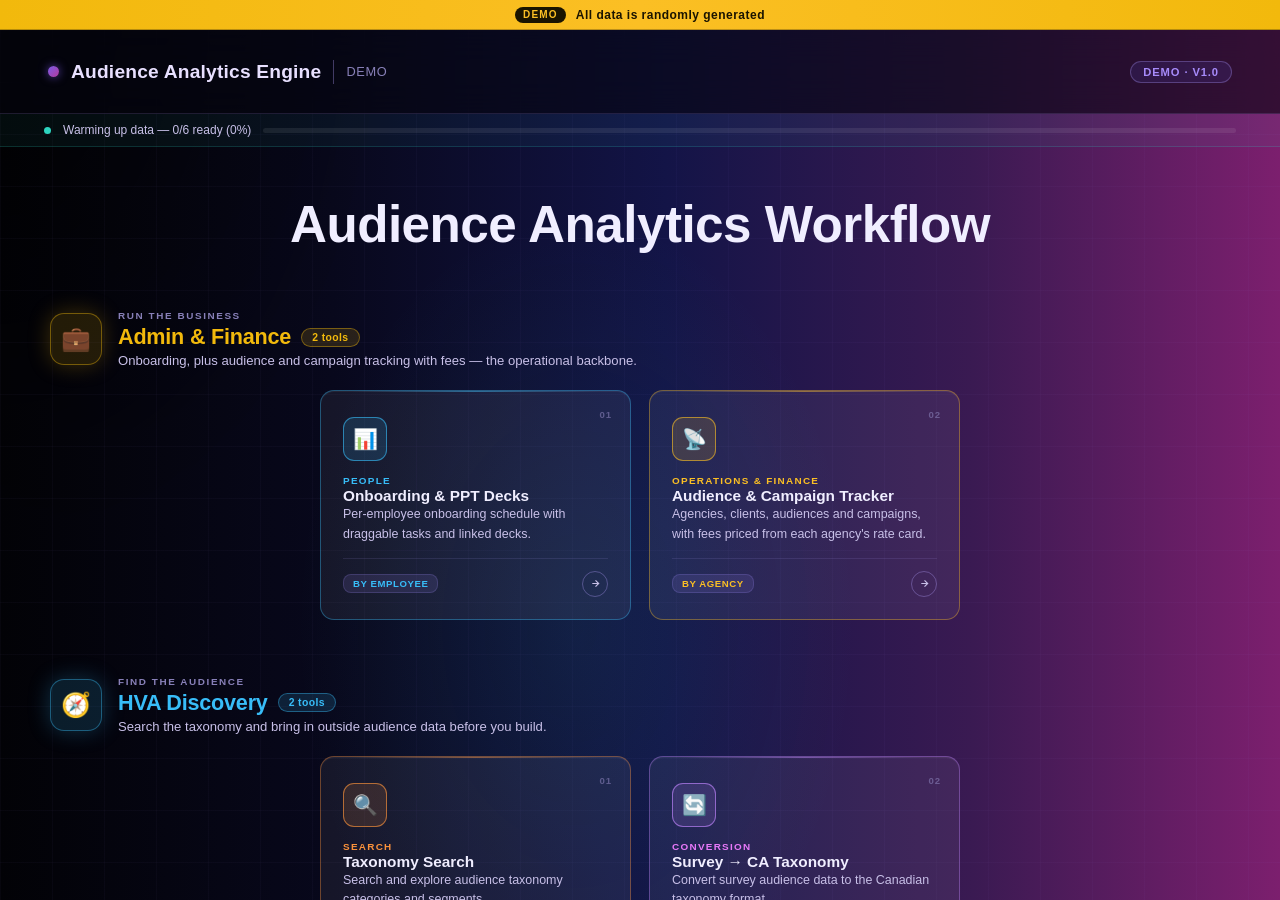
==== index.html @ 6864f3e2 "Add files via upload" ====
<!DOCTYPE html>
<html lang="en">
<head>
<meta charset="UTF-8">
<meta name="viewport" content="width=device-width, initial-scale=1.0">
<title>Audience Analytics Engine — Demo</title>
<meta name="description" content="Interactive demo of an audience analytics toolkit. All data is randomly generated.">
<style>
  html, body { margin: 0; height: 100%; background: #05050f; overflow: hidden; }
  /* The notice bar sits above the page frame on every route. */
  :root { --bar-h: 30px; }
  #demoBar {
    position: fixed; top: 0; left: 0; right: 0; height: var(--bar-h); z-index: 10;
    display: flex; align-items: center; justify-content: center; gap: 10px;
    padding: 0 16px; box-sizing: border-box; white-space: nowrap; overflow: hidden;
    font: 600 12px/1 Helvetica, Arial, sans-serif; letter-spacing: .04em; color: #1a1400;
    background: linear-gradient(90deg, #f2b90c, #fbbf24 50%, #f2b90c);
    border-bottom: 1px solid rgba(0,0,0,.25);
  }
  #demoBar b { background: #1a1400; color: #fbbf24; padding: 3px 8px; border-radius: 99px; font-size: 10px; letter-spacing: .12em; }
  @media (max-width: 420px) { #demoBar { font-size: 11px; } }
  #view { position: fixed; top: var(--bar-h); left: 0; width: 100%; height: calc(100% - var(--bar-h));
    border: 0; display: block; background: #05050f; }
  #notFound { display: none; position: fixed; inset: var(--bar-h) 0 0 0; color: #c8c0e8; font: 15px Helvetica, Arial, sans-serif;
    align-items: center; justify-content: center; flex-direction: column; gap: 14px; }
  #notFound a { color: #a78bfa; }
</style>
</head>
<body>
<div id="demoBar" role="note"><b>DEMO</b><span>All data is randomly generated</span></div>
<iframe id="view" title="Audience Analytics Engine"></iframe>
<div id="notFound"><div>This page isn't part of the demo.</div><a href="#/">Back to the menu</a></div>
<script>
  var PAGES = {"/": "<!DOCTYPE html>\n<html lang=\"en\">\n<head>\n<script data-demo=\"fsa\">\n// AUTO-GENERATED by gen_fsa.py - 100 synthetic Ontario FSAs (made-up shapes/positions).\nwindow.DEMO_FSA_GEOJSON = {\"type\":\"FeatureCollection\",\"features\":[{\"type\":\"Feature\",\"properties\":{\"FSA\":\"K1A\",\"CITY\":\"Ottawa\",\"REGION\":\"Eastern Ontario\",\"LAT\":45.4,\"LON\":-75.7135},\"geometry\":{\"type\":\"Polygon\",\"coordinates\":[[[-75.7626,45.3949],[-75.7614,45.3912],[-75.7097,45.3715],[-75.6813,45.3852],[-75.6784,45.4071],[-75.7237,45.4323],[-75.7626,45.3949]]]}},{\"type\":\"Feature\",\"properties\":{\"FSA\":\"K1B\",\"CITY\":\"Ottawa\",\"REGION\":\"Eastern Ontario\",\"LAT\":45.3576,\"LON\":-75.7443},\"geometry\":{\"type\":\"Polygon\",\"coordinates\":[[[-75.7595,45.3299],[-75.7095,45.3445],[-75.7097,45.3715],[-75.7614,45.3912],[-75.7767,45.3707],[-75.7595,45.3299]]]}},{\"type\":\"Feature\",\"properties\":{\"FSA\":\"K1C\",\"CITY\":\"Ottawa\",\"REGION\":\"Eastern Ontario\",\"LAT\":45.3954,\"LON\":-75.6458},\"geometry\":{\"type\":\"Polygon\",\"coordinates\":[[[-75.6813,45.3852],[-75.6349,45.3663],[-75.6213,45.3704],[-75.6128,45.4281],[-75.6214,45.432],[-75.6219,45.4322],[-75.6784,45.4071],[-75.6813,45.3852]]]}},{\"type\":\"Feature\",\"properties\":{\"FSA\":\"K1G\",\"CITY\":\"Ottawa\",\"REGION\":\"Eastern Ontario\",\"LAT\":45.3831,\"LON\":-75.8095},\"geometry\":{\"type\":\"Polygon\",\"coordinates\":[[[-75.8339,45.4197],[-75.8445,45.4149],[-75.8534,45.4085],[-75.8601,45.4007],[-75.8643,45.3921],[-75.8657,45.3831],[-75.8643,45.374],[-75.8601,45.3654],[-75.8534,45.3577],[-75.8484,45.3541],[-75.7767,45.3707],[-75.7614,45.3912],[-75.7626,45.3949],[-75.8242,45.4222],[-75.8339,45.4197]]]}},{\"type\":\"Feature\",\"properties\":{\"FSA\":\"K1H\",\"CITY\":\"Ottawa\",\"REGION\":\"Eastern Ontario\",\"LAT\":45.3176,\"LON\":-75.7221},\"geometry\":{\"type\":\"Polygon\",\"coordinates\":[[[-75.7766,45.308],[-75.7727,45.2999],[-75.766,45.2922],[-75.7571,45.2858],[-75.7465,45.2809],[-75.7346,45.2779],[-75.7221,45.2769],[-75.7096,45.2779],[-75.6977,45.2809],[-75.6936,45.2828],[-75.6952,45.3358],[-75.7095,45.3445],[-75.7595,45.3299],[-75.7766,45.308]]]}},{\"type\":\"Feature\",\"properties\":{\"FSA\":\"K1J\",\"CITY\":\"Ottawa\",\"REGION\":\"Eastern Ontario\",\"LAT\":45.3401,\"LON\":-75.6146},\"geometry\":{\"type\":\"Polygon\",\"coordinates\":[[[-75.6178,45.2997],[-75.6146,45.2994],[-75.6021,45.3004],[-75.5902,45.3034],[-75.5795,45.3083],[-75.5706,45.3147],[-75.564,45.3225],[-75.5598,45.3311],[-75.5584,45.3401],[-75.5598,45.3492],[-75.5629,45.3556],[-75.6213,45.3704],[-75.6349,45.3663],[-75.6496,45.3403],[-75.6178,45.2997]]]}},{\"type\":\"Feature\",\"properties\":{\"FSA\":\"K1K\",\"CITY\":\"Ottawa\",\"REGION\":\"Eastern Ontario\",\"LAT\":45.4306,\"LON\":-75.7695},\"geometry\":{\"type\":\"Polygon\",\"coordinates\":[[[-75.757,45.4702],[-75.7695,45.4713],[-75.782,45.4702],[-75.7939,45.4672],[-75.8045,45.4624],[-75.8134,45.4559],[-75.8201,45.4482],[-75.8243,45.4396],[-75.8257,45.4306],[-75.8244,45.4222],[-75.7626,45.3949],[-75.7237,45.4323],[-75.7252,45.4555],[-75.7255,45.4559],[-75.7344,45.4624],[-75.7451,45.4672],[-75.757,45.4702]]]}},{\"type\":\"Feature\",\"properties\":{\"FSA\":\"K1L\",\"CITY\":\"Ottawa\",\"REGION\":\"Eastern Ontario\",\"LAT\":45.3579,\"LON\":-75.6748},\"geometry\":{\"type\":\"Polygon\",\"coordinates\":[[[-75.7095,45.3445],[-75.6952,45.3358],[-75.6496,45.3403],[-75.6349,45.3663],[-75.6813,45.3852],[-75.7097,45.3715],[-75.7095,45.3445]]]}},{\"type\":\"Feature\",\"properties\":{\"FSA\":\"K2B\",\"CITY\":\"Ottawa\",\"REGION\":\"Eastern Ontario\",\"LAT\":45.4335,\"LON\":-75.678},\"geometry\":{\"type\":\"Polygon\",\"coordinates\":[[[-75.6218,45.4335],[-75.6232,45.4425],[-75.6274,45.4511],[-75.6341,45.4589],[-75.643,45.4653],[-75.6536,45.4702],[-75.6655,45.4732],[-75.678,45.4742],[-75.6905,45.4732],[-75.7024,45.4702],[-75.713,45.4653],[-75.7219,45.4589],[-75.7251,45.4552],[-75.7237,45.4323],[-75.6784,45.4071],[-75.622,45.4321],[-75.6218,45.4335]]]}},{\"type\":\"Feature\",\"properties\":{\"FSA\":\"K2C\",\"CITY\":\"Ottawa\",\"REGION\":\"Eastern Ontario\",\"LAT\":45.3911,\"LON\":-75.59},\"geometry\":{\"type\":\"Polygon\",\"coordinates\":[[[-75.59,45.4318],[-75.6025,45.4307],[-75.6128,45.4282],[-75.6213,45.3704],[-75.5629,45.3556],[-75.555,45.3592],[-75.5461,45.3657],[-75.5394,45.3734],[-75.5352,45.382],[-75.5338,45.3911],[-75.5352,45.4001],[-75.5394,45.4087],[-75.5461,45.4164],[-75.555,45.4229],[-75.5656,45.4277],[-75.5775,45.4307],[-75.59,45.4318]]]}},{\"type\":\"Feature\",\"properties\":{\"FSA\":\"K2G\",\"CITY\":\"Ottawa\",\"REGION\":\"Eastern Ontario\",\"LAT\":45.3185,\"LON\":-75.6673},\"geometry\":{\"type\":\"Polygon\",\"coordinates\":[[[-75.6936,45.2827],[-75.6917,45.2818],[-75.6798,45.2788],[-75.6673,45.2778],[-75.6548,45.2788],[-75.643,45.2818],[-75.6323,45.2867],[-75.6234,45.2931],[-75.6177,45.2996],[-75.6496,45.3403],[-75.6952,45.3358],[-75.6936,45.2827]]]}},{\"type\":\"Feature\",\"properties\":{\"FSA\":\"K2H\",\"CITY\":\"Ottawa\",\"REGION\":\"Eastern Ontario\",\"LAT\":45.3468,\"LON\":-75.7935},\"geometry\":{\"type\":\"Polygon\",\"coordinates\":[[[-75.8485,45.354],[-75.8497,45.3468],[-75.8482,45.3377],[-75.8441,45.3291],[-75.8374,45.3214],[-75.8285,45.3149],[-75.8178,45.3101],[-75.806,45.3071],[-75.7935,45.3061],[-75.781,45.3071],[-75.7764,45.3082],[-75.7595,45.3299],[-75.7767,45.3707],[-75.8485,45.354]]]}},{\"type\":\"Feature\",\"properties\":{\"FSA\":\"K7K\",\"CITY\":\"Kingston\",\"REGION\":\"Eastern Ontario\",\"LAT\":44.272,\"LON\":-76.5444},\"geometry\":{\"type\":\"Polygon\",\"coordinates\":[[[-76.5333,44.3073],[-76.5444,44.3082],[-76.5555,44.3073],[-76.566,44.3046],[-76.5755,44.3003],[-76.5834,44.2946],[-76.5894,44.2877],[-76.5931,44.2801],[-76.5943,44.272],[-76.5931,44.264],[-76.5894,44.2563],[-76.5847,44.2509],[-76.517,44.2562],[-76.4988,44.2864],[-76.4994,44.2877],[-76.5053,44.2946],[-76.5132,44.3003],[-76.5227,44.3046],[-76.5333,44.3073]]]}},{\"type\":\"Feature\",\"properties\":{\"FSA\":\"K7L\",\"CITY\":\"Kingston\",\"REGION\":\"Eastern Ontario\",\"LAT\":44.2524,\"LON\":-76.4824},\"geometry\":{\"type\":\"Polygon\",\"coordinates\":[[[-76.4966,44.2179],[-76.4935,44.2171],[-76.4824,44.2162],[-76.4713,44.2171],[-76.4607,44.2198],[-76.4512,44.2241],[-76.4433,44.2298],[-76.4374,44.2367],[-76.4337,44.2443],[-76.4324,44.2524],[-76.4337,44.2604],[-76.4374,44.2681],[-76.4433,44.275],[-76.4512,44.2807],[-76.4607,44.285],[-76.4713,44.2877],[-76.4824,44.2886],[-76.4935,44.2877],[-76.4988,44.2863],[-76.517,44.2562],[-76.4966,44.2179]]]}},{\"type\":\"Feature\",\"properties\":{\"FSA\":\"K7M\",\"CITY\":\"Kingston\",\"REGION\":\"Eastern Ontario\",\"LAT\":44.2365,\"LON\":-76.5392},\"geometry\":{\"type\":\"Polygon\",\"coordinates\":[[[-76.5848,44.2509],[-76.5879,44.2445],[-76.5891,44.2365],[-76.5879,44.2284],[-76.5842,44.2208],[-76.5782,44.2139],[-76.5703,44.2082],[-76.5608,44.2039],[-76.5503,44.2012],[-76.5392,44.2003],[-76.528,44.2012],[-76.5175,44.2039],[-76.508,44.2082],[-76.5001,44.2139],[-76.4966,44.218],[-76.517,44.2562],[-76.5848,44.2509]]]}},{\"type\":\"Feature\",\"properties\":{\"FSA\":\"L3P\",\"CITY\":\"Markham\",\"REGION\":\"York\",\"LAT\":43.8957,\"LON\":-79.27},\"geometry\":{\"type\":\"Polygon\",\"coordinates\":[[[-79.2306,43.9095],[-79.2358,43.9155],[-79.2427,43.9205],[-79.251,43.9243],[-79.2603,43.9266],[-79.27,43.9274],[-79.2797,43.9266],[-79.289,43.9243],[-79.2973,43.9205],[-79.3008,43.9179],[-79.3004,43.8837],[-79.2921,43.8776],[-79.2664,43.8769],[-79.2296,43.9073],[-79.2306,43.9095]]]}},{\"type\":\"Feature\",\"properties\":{\"FSA\":\"L3R\",\"CITY\":\"Markham\",\"REGION\":\"York\",\"LAT\":43.8582,\"LON\":-79.2721},\"geometry\":{\"type\":\"Polygon\",\"coordinates\":[[[-79.299,43.8333],[-79.2911,43.8297],[-79.2819,43.8274],[-79.2721,43.8266],[-79.2624,43.8274],[-79.2532,43.8297],[-79.2449,43.8335],[-79.238,43.8385],[-79.2327,43.8445],[-79.2322,43.8457],[-79.2664,43.8769],[-79.2921,43.8776],[-79.299,43.8333]]]}},{\"type\":\"Feature\",\"properties\":{\"FSA\":\"L3S\",\"CITY\":\"Markham\",\"REGION\":\"York\",\"LAT\":43.8619,\"LON\":-79.3176},\"geometry\":{\"type\":\"Polygon\",\"coordinates\":[[[-79.3591,43.8713],[-79.3602,43.869],[-79.3613,43.8619],[-79.3602,43.8549],[-79.357,43.8482],[-79.3517,43.8422],[-79.3448,43.8372],[-79.3365,43.8334],[-79.3273,43.8311],[-79.3176,43.8303],[-79.3078,43.8311],[-79.299,43.8333],[-79.2921,43.8776],[-79.3004,43.8837],[-79.3591,43.8713]]]}},{\"type\":\"Feature\",\"properties\":{\"FSA\":\"L4T\",\"CITY\":\"Mississauga\",\"REGION\":\"Peel\",\"LAT\":43.5507,\"LON\":-79.6949},\"geometry\":{\"type\":\"Polygon\",\"coordinates\":[[[-79.7353,43.5391],[-79.7343,43.5369],[-79.7291,43.5309],[-79.7222,43.5259],[-79.7139,43.5221],[-79.7046,43.5198],[-79.6949,43.519],[-79.6852,43.5198],[-79.6759,43.5221],[-79.6676,43.5259],[-79.6607,43.5309],[-79.6555,43.5369],[-79.6523,43.5436],[-79.6512,43.5507],[-79.6516,43.5533],[-79.6601,43.5669],[-79.6996,43.5719],[-79.7353,43.5391]]]}},{\"type\":\"Feature\",\"properties\":{\"FSA\":\"L4W\",\"CITY\":\"Mississauga\",\"REGION\":\"Peel\",\"LAT\":43.5703,\"LON\":-79.7293},\"geometry\":{\"type\":\"Polygon\",\"coordinates\":[[[-79.7483,43.5988],[-79.7566,43.5951],[-79.7635,43.59],[-79.7687,43.584],[-79.7719,43.5774],[-79.773,43.5703],[-79.7719,43.5633],[-79.7687,43.5566],[-79.7635,43.5506],[-79.7566,43.5456],[-79.7483,43.5418],[-79.7391,43.5395],[-79.7353,43.5391],[-79.6996,43.5719],[-79.721,43.5961],[-79.7439,43.5999],[-79.7483,43.5988]]]}},{\"type\":\"Feature\",\"properties\":{\"FSA\":\"L4X\",\"CITY\":\"Mississauga\",\"REGION\":\"Peel\",\"LAT\":43.5752,\"LON\":-79.6205},\"geometry\":{\"type\":\"Polygon\",\"coordinates\":[[[-79.6601,43.5669],[-79.6516,43.5533],[-79.6477,43.5505],[-79.6394,43.5467],[-79.6302,43.5444],[-79.6205,43.5436],[-79.6107,43.5444],[-79.6015,43.5467],[-79.5932,43.5505],[-79.587,43.555],[-79.6054,43.6036],[-79.6525,43.5835],[-79.6601,43.5669]]]}},{\"type\":\"Feature\",\"properties\":{\"FSA\":\"L4Y\",\"CITY\":\"Mississauga\",\"REGION\":\"Peel\",\"LAT\":43.5908,\"LON\":-79.6851},\"geometry\":{\"type\":\"Polygon\",\"coordinates\":[[[-79.6996,43.5719],[-79.6601,43.5669],[-79.6525,43.5835],[-79.6798,43.6154],[-79.721,43.5961],[-79.6996,43.5719]]]}},{\"type\":\"Feature\",\"properties\":{\"FSA\":\"L4Z\",\"CITY\":\"Mississauga\",\"REGION\":\"Peel\",\"LAT\":43.5848,\"LON\":-79.5724},\"geometry\":{\"type\":\"Polygon\",\"coordinates\":[[[-79.587,43.5552],[-79.5821,43.5539],[-79.5724,43.5531],[-79.5627,43.5539],[-79.5535,43.5563],[-79.5452,43.56],[-79.5383,43.5651],[-79.533,43.5711],[-79.5298,43.5777],[-79.5287,43.5848],[-79.5298,43.5918],[-79.533,43.5985],[-79.5383,43.6045],[-79.5452,43.6095],[-79.5535,43.6133],[-79.5627,43.6157],[-79.5724,43.6164],[-79.5821,43.6157],[-79.5914,43.6133],[-79.5997,43.6095],[-79.6035,43.6067],[-79.6054,43.6036],[-79.587,43.5552]]]}},{\"type\":\"Feature\",\"properties\":{\"FSA\":\"L5A\",\"CITY\":\"Mississauga\",\"REGION\":\"Peel\",\"LAT\":43.622,\"LON\":-79.713},\"geometry\":{\"type\":\"Polygon\",\"coordinates\":[[[-79.7033,43.6529],[-79.713,43.6537],[-79.7227,43.6529],[-79.7319,43.6506],[-79.7402,43.6468],[-79.7472,43.6418],[-79.7524,43.6358],[-79.7556,43.6291],[-79.7567,43.622],[-79.7556,43.615],[-79.7524,43.6083],[-79.7472,43.6023],[-79.7439,43.5999],[-79.721,43.5961],[-79.6798,43.6154],[-79.6785,43.6184],[-79.6941,43.6506],[-79.7033,43.6529]]]}},{\"type\":\"Feature\",\"properties\":{\"FSA\":\"L5B\",\"CITY\":\"Mississauga\",\"REGION\":\"Peel\",\"LAT\":43.6078,\"LON\":-79.6469},\"geometry\":{\"type\":\"Polygon\",\"coordinates\":[[[-79.6525,43.5835],[-79.6054,43.6036],[-79.6034,43.607],[-79.6032,43.6078],[-79.6043,43.6149],[-79.6076,43.6216],[-79.6128,43.6276],[-79.6129,43.6277],[-79.6785,43.6184],[-79.6798,43.6154],[-79.6525,43.5835]]]}},{\"type\":\"Feature\",\"properties\":{\"FSA\":\"L5C\",\"CITY\":\"Mississauga\",\"REGION\":\"Peel\",\"LAT\":43.6368,\"LON\":-79.6548},\"geometry\":{\"type\":\"Polygon\",\"coordinates\":[[[-79.6645,43.6677],[-79.6737,43.6653],[-79.682,43.6616],[-79.6889,43.6565],[-79.6941,43.6506],[-79.6785,43.6184],[-79.6132,43.6277],[-79.6122,43.6298],[-79.6111,43.6368],[-79.6122,43.6439],[-79.6154,43.6505],[-79.6206,43.6565],[-79.6275,43.6616],[-79.6358,43.6653],[-79.6451,43.6677],[-79.6548,43.6685],[-79.6645,43.6677]]]}},{\"type\":\"Feature\",\"properties\":{\"FSA\":\"L6B\",\"CITY\":\"Markham\",\"REGION\":\"York\",\"LAT\":43.8953,\"LON\":-79.3311},\"geometry\":{\"type\":\"Polygon\",\"coordinates\":[[[-79.35,43.9239],[-79.3583,43.9201],[-79.3652,43.9151],[-79.3704,43.9091],[-79.3737,43.9024],[-79.3748,43.8953],[-79.3737,43.8883],[-79.3704,43.8816],[-79.3652,43.8756],[-79.3592,43.8713],[-79.3004,43.8837],[-79.3008,43.9179],[-79.3038,43.9201],[-79.3121,43.9239],[-79.3213,43.9262],[-79.3311,43.927],[-79.3408,43.9262],[-79.35,43.9239]]]}},{\"type\":\"Feature\",\"properties\":{\"FSA\":\"L6C\",\"CITY\":\"Markham\",\"REGION\":\"York\",\"LAT\":43.8767,\"LON\":-79.2401},\"geometry\":{\"type\":\"Polygon\",\"coordinates\":[[[-79.2322,43.8457],[-79.2304,43.8459],[-79.2212,43.8482],[-79.2129,43.852],[-79.206,43.857],[-79.2007,43.863],[-79.1975,43.8697],[-79.1964,43.8767],[-79.1975,43.8838],[-79.2007,43.8905],[-79.206,43.8965],[-79.2129,43.9015],[-79.2212,43.9053],[-79.2295,43.9074],[-79.2664,43.8769],[-79.2322,43.8457]]]}},{\"type\":\"Feature\",\"properties\":{\"FSA\":\"L6H\",\"CITY\":\"Oakville\",\"REGION\":\"Halton\",\"LAT\":43.4351,\"LON\":-79.7166},\"geometry\":{\"type\":\"Polygon\",\"coordinates\":[[[-79.7543,43.4507],[-79.7559,43.4488],[-79.7592,43.4421],[-79.7603,43.4351],[-79.7592,43.428],[-79.7559,43.4214],[-79.7507,43.4153],[-79.7438,43.4103],[-79.7355,43.4066],[-79.7263,43.4042],[-79.7166,43.4034],[-79.7068,43.4042],[-79.7042,43.4049],[-79.6901,43.4418],[-79.7042,43.4564],[-79.7543,43.4507]]]}},{\"type\":\"Feature\",\"properties\":{\"FSA\":\"L6J\",\"CITY\":\"Oakville\",\"REGION\":\"Halton\",\"LAT\":43.4575,\"LON\":-79.6723},\"geometry\":{\"type\":\"Polygon\",\"coordinates\":[[[-79.645,43.4823],[-79.6533,43.486],[-79.6625,43.4884],[-79.6723,43.4892],[-79.682,43.4884],[-79.6857,43.4874],[-79.7042,43.4564],[-79.6901,43.4418],[-79.6345,43.4419],[-79.6329,43.4438],[-79.6297,43.4505],[-79.6286,43.4575],[-79.6297,43.4645],[-79.6329,43.4712],[-79.6381,43.4772],[-79.645,43.4823]]]}},{\"type\":\"Feature\",\"properties\":{\"FSA\":\"L6K\",\"CITY\":\"Oakville\",\"REGION\":\"Halton\",\"LAT\":43.474,\"LON\":-79.725},\"geometry\":{\"type\":\"Polygon\",\"coordinates\":[[[-79.7347,43.5049],[-79.744,43.5025],[-79.7523,43.4988],[-79.7592,43.4937],[-79.7644,43.4877],[-79.7676,43.4811],[-79.7687,43.474],[-79.7676,43.467],[-79.7644,43.4603],[-79.7592,43.4543],[-79.7543,43.4507],[-79.7042,43.4564],[-79.6856,43.4876],[-79.6856,43.4877],[-79.6908,43.4937],[-79.6978,43.4988],[-79.7061,43.5025],[-79.7153,43.5049],[-79.725,43.5057],[-79.7347,43.5049]]]}},{\"type\":\"Feature\",\"properties\":{\"FSA\":\"L6L\",\"CITY\":\"Oakville\",\"REGION\":\"Halton\",\"LAT\":43.4262,\"LON\":-79.6721},\"geometry\":{\"type\":\"Polygon\",\"coordinates\":[[[-79.7042,43.4049],[-79.6993,43.4014],[-79.6911,43.3976],[-79.6818,43.3953],[-79.6721,43.3945],[-79.6624,43.3953],[-79.6531,43.3976],[-79.6448,43.4014],[-79.6379,43.4064],[-79.6327,43.4124],[-79.6295,43.4191],[-79.6284,43.4262],[-79.6295,43.4332],[-79.6327,43.4399],[-79.6345,43.4419],[-79.6901,43.4418],[-79.7042,43.4049]]]}},{\"type\":\"Feature\",\"properties\":{\"FSA\":\"L6P\",\"CITY\":\"Brampton\",\"REGION\":\"Peel\",\"LAT\":43.7223,\"LON\":-79.7361},\"geometry\":{\"type\":\"Polygon\",\"coordinates\":[[[-79.7741,43.7074],[-79.7736,43.7064],[-79.7702,43.7025],[-79.7633,43.6975],[-79.755,43.6937],[-79.7458,43.6914],[-79.7361,43.6906],[-79.7327,43.6909],[-79.7072,43.731],[-79.7599,43.7428],[-79.7741,43.7074]]]}},{\"type\":\"Feature\",\"properties\":{\"FSA\":\"L6R\",\"CITY\":\"Brampton\",\"REGION\":\"Peel\",\"LAT\":43.6998,\"LON\":-79.8161},\"geometry\":{\"type\":\"Polygon\",\"coordinates\":[[[-79.8433,43.7246],[-79.8503,43.7196],[-79.8555,43.7136],[-79.8587,43.7069],[-79.8598,43.6998],[-79.8587,43.6928],[-79.8555,43.6861],[-79.8503,43.6801],[-79.8433,43.6751],[-79.8351,43.6713],[-79.8258,43.669],[-79.8161,43.6682],[-79.8064,43.669],[-79.7971,43.6713],[-79.7888,43.6751],[-79.7819,43.6801],[-79.7767,43.6861],[-79.7735,43.6928],[-79.7724,43.6998],[-79.7733,43.7059],[-79.7741,43.7074],[-79.8375,43.7273],[-79.8433,43.7246]]]}},{\"type\":\"Feature\",\"properties\":{\"FSA\":\"L6S\",\"CITY\":\"Brampton\",\"REGION\":\"Peel\",\"LAT\":43.7348,\"LON\":-79.7952},\"geometry\":{\"type\":\"Polygon\",\"coordinates\":[[[-79.7952,43.7664],[-79.805,43.7656],[-79.8142,43.7633],[-79.8225,43.7595],[-79.8294,43.7545],[-79.8346,43.7485],[-79.8378,43.7418],[-79.8389,43.7348],[-79.8378,43.7277],[-79.8376,43.7273],[-79.7741,43.7074],[-79.7599,43.7428],[-79.7662,43.7582],[-79.768,43.7595],[-79.7763,43.7633],[-79.7855,43.7656],[-79.7952,43.7664]]]}},{\"type\":\"Feature\",\"properties\":{\"FSA\":\"L6T\",\"CITY\":\"Brampton\",\"REGION\":\"Peel\",\"LAT\":43.7501,\"LON\":-79.7242},\"geometry\":{\"type\":\"Polygon\",\"coordinates\":[[[-79.6901,43.7698],[-79.697,43.7748],[-79.7053,43.7786],[-79.7145,43.7809],[-79.7242,43.7817],[-79.734,43.7809],[-79.7432,43.7786],[-79.7515,43.7748],[-79.7584,43.7698],[-79.7636,43.7638],[-79.7663,43.7583],[-79.7599,43.7428],[-79.7072,43.731],[-79.6835,43.7392],[-79.6816,43.743],[-79.6805,43.7501],[-79.6816,43.7571],[-79.6849,43.7638],[-79.6901,43.7698]]]}},{\"type\":\"Feature\",\"properties\":{\"FSA\":\"L6V\",\"CITY\":\"Brampton\",\"REGION\":\"Peel\",\"LAT\":43.7095,\"LON\":-79.6976},\"geometry\":{\"type\":\"Polygon\",\"coordinates\":[[[-79.7328,43.6908],[-79.7318,43.6897],[-79.7249,43.6847],[-79.7166,43.6809],[-79.7074,43.6786],[-79.6976,43.6778],[-79.6879,43.6786],[-79.6787,43.6809],[-79.6704,43.6847],[-79.6635,43.6897],[-79.6583,43.6957],[-79.655,43.7024],[-79.6539,43.7095],[-79.655,43.7165],[-79.6583,43.7232],[-79.6635,43.7292],[-79.6704,43.7342],[-79.6787,43.738],[-79.6835,43.7392],[-79.7072,43.731],[-79.7328,43.6908]]]}},{\"type\":\"Feature\",\"properties\":{\"FSA\":\"L8E\",\"CITY\":\"Hamilton\",\"REGION\":\"Hamilton\",\"LAT\":43.2284,\"LON\":-79.9272},\"geometry\":{\"type\":\"Polygon\",\"coordinates\":[[[-79.9489,43.261],[-79.9584,43.2567],[-79.9663,43.251],[-79.9722,43.2441],[-79.9759,43.2365],[-79.9772,43.2284],[-79.9759,43.2204],[-79.9722,43.2127],[-79.9663,43.2059],[-79.9584,43.2001],[-79.9489,43.1958],[-79.9384,43.1931],[-79.9272,43.1922],[-79.9207,43.1928],[-79.8938,43.2279],[-79.9115,43.2514],[-79.9486,43.2611],[-79.9489,43.261]]]}},{\"type\":\"Feature\",\"properties\":{\"FSA\":\"L8H\",\"CITY\":\"Hamilton\",\"REGION\":\"Hamilton\",\"LAT\":43.2485,\"LON\":-79.8763},\"geometry\":{\"type\":\"Polygon\",\"coordinates\":[[[-79.8938,43.2279],[-79.8563,43.2283],[-79.8348,43.2476],[-79.8654,43.275],[-79.9115,43.2514],[-79.8938,43.2279]]]}},{\"type\":\"Feature\",\"properties\":{\"FSA\":\"L8K\",\"CITY\":\"Hamilton\",\"REGION\":\"Hamilton\",\"LAT\":43.2184,\"LON\":-79.8247},\"geometry\":{\"type\":\"Polygon\",\"coordinates\":[[[-79.8382,43.1838],[-79.8359,43.1832],[-79.8247,43.1823],[-79.8136,43.1832],[-79.8031,43.1859],[-79.7936,43.1902],[-79.7857,43.1959],[-79.7797,43.2028],[-79.776,43.2104],[-79.7748,43.2184],[-79.776,43.2265],[-79.7797,43.2341],[-79.7857,43.241],[-79.7936,43.2467],[-79.7975,43.2485],[-79.8348,43.2476],[-79.8563,43.2283],[-79.8382,43.1838]]]}},{\"type\":\"Feature\",\"properties\":{\"FSA\":\"L8L\",\"CITY\":\"Hamilton\",\"REGION\":\"Hamilton\",\"LAT\":43.2764,\"LON\":-79.9034},\"geometry\":{\"type\":\"Polygon\",\"coordinates\":[[[-79.9145,43.3117],[-79.9251,43.309],[-79.9346,43.3047],[-79.9425,43.299],[-79.9484,43.2921],[-79.9521,43.2845],[-79.9534,43.2764],[-79.9521,43.2684],[-79.9486,43.2611],[-79.9115,43.2514],[-79.8654,43.275],[-79.8659,43.3001],[-79.8723,43.3047],[-79.8817,43.309],[-79.8923,43.3117],[-79.9034,43.3126],[-79.9145,43.3117]]]}},{\"type\":\"Feature\",\"properties\":{\"FSA\":\"L8M\",\"CITY\":\"Hamilton\",\"REGION\":\"Hamilton\",\"LAT\":43.2772,\"LON\":-79.8274},\"geometry\":{\"type\":\"Polygon\",\"coordinates\":[[[-79.7884,43.2997],[-79.7963,43.3055],[-79.8058,43.3098],[-79.8163,43.3124],[-79.8274,43.3133],[-79.8385,43.3124],[-79.8491,43.3098],[-79.8586,43.3055],[-79.8659,43.3002],[-79.8654,43.275],[-79.8348,43.2476],[-79.7971,43.2485],[-79.7963,43.2489],[-79.7884,43.2546],[-79.7824,43.2615],[-79.7787,43.2691],[-79.7775,43.2772],[-79.7787,43.2852],[-79.7824,43.2929],[-79.7884,43.2997]]]}},{\"type\":\"Feature\",\"properties\":{\"FSA\":\"L9A\",\"CITY\":\"Hamilton\",\"REGION\":\"Hamilton\",\"LAT\":43.2076,\"LON\":-79.8755},\"geometry\":{\"type\":\"Polygon\",\"coordinates\":[[[-79.9208,43.1926],[-79.9205,43.1919],[-79.9145,43.1851],[-79.9066,43.1793],[-79.8971,43.175],[-79.8866,43.1724],[-79.8755,43.1715],[-79.8644,43.1724],[-79.8538,43.175],[-79.8443,43.1793],[-79.8382,43.1838],[-79.8563,43.2283],[-79.8938,43.2279],[-79.9208,43.1926]]]}},{\"type\":\"Feature\",\"properties\":{\"FSA\":\"M1B\",\"CITY\":\"Toronto\",\"REGION\":\"Toronto\",\"LAT\":43.7269,\"LON\":-79.4176},\"geometry\":{\"type\":\"Polygon\",\"coordinates\":[[[-79.4475,43.7255],[-79.447,43.7243],[-79.4229,43.7128],[-79.4068,43.7139],[-79.3992,43.7164],[-79.3876,43.7314],[-79.3958,43.7354],[-79.4143,43.7374],[-79.4477,43.7281],[-79.4475,43.7255]]]}},{\"type\":\"Feature\",\"properties\":{\"FSA\":\"M1C\",\"CITY\":\"Toronto\",\"REGION\":\"Toronto\",\"LAT\":43.6978,\"LON\":-79.3222},\"geometry\":{\"type\":\"Polygon\",\"coordinates\":[[[-79.3191,43.6842],[-79.3178,43.6846],[-79.3118,43.7084],[-79.3135,43.7118],[-79.3372,43.7141],[-79.3191,43.6842]]]}},{\"type\":\"Feature\",\"properties\":{\"FSA\":\"M1E\",\"CITY\":\"Toronto\",\"REGION\":\"Toronto\",\"LAT\":43.6839,\"LON\":-79.4895},\"geometry\":{\"type\":\"Polygon\",\"coordinates\":[[[-79.5056,43.6725],[-79.4763,43.6681],[-79.4669,43.6951],[-79.4803,43.6988],[-79.5056,43.6725]]]}},{\"type\":\"Feature\",\"properties\":{\"FSA\":\"M1G\",\"CITY\":\"Toronto\",\"REGION\":\"Toronto\",\"LAT\":43.6771,\"LON\":-79.4146},\"geometry\":{\"type\":\"Polygon\",\"coordinates\":[[[-79.4347,43.6641],[-79.4299,43.6609],[-79.4245,43.6605],[-79.3958,43.6829],[-79.3982,43.6852],[-79.4077,43.6883],[-79.4303,43.6886],[-79.4343,43.6867],[-79.4347,43.6641]]]}},{\"type\":\"Feature\",\"properties\":{\"FSA\":\"M1H\",\"CITY\":\"Toronto\",\"REGION\":\"Toronto\",\"LAT\":43.6474,\"LON\":-79.3318},\"geometry\":{\"type\":\"Polygon\",\"coordinates\":[[[-79.3564,43.637],[-79.3551,43.624],[-79.3491,43.6213],[-79.3407,43.6192],[-79.3318,43.6184],[-79.3229,43.6192],[-79.3144,43.6213],[-79.3069,43.6247],[-79.3005,43.6293],[-79.2958,43.6348],[-79.2928,43.6409],[-79.2919,43.647],[-79.323,43.6626],[-79.3564,43.637]]]}},{\"type\":\"Feature\",\"properties\":{\"FSA\":\"M1J\",\"CITY\":\"Toronto\",\"REGION\":\"Toronto\",\"LAT\":43.7144,\"LON\":-79.4732},\"geometry\":{\"type\":\"Polygon\",\"coordinates\":[[[-79.4898,43.7031],[-79.4803,43.6988],[-79.4669,43.6951],[-79.4636,43.696],[-79.447,43.7243],[-79.4475,43.7255],[-79.4854,43.7174],[-79.4898,43.7031]]]}},{\"type\":\"Feature\",\"properties\":{\"FSA\":\"M1K\",\"CITY\":\"Toronto\",\"REGION\":\"Toronto\",\"LAT\":43.6838,\"LON\":-79.3644},\"geometry\":{\"type\":\"Polygon\",\"coordinates\":[[[-79.3834,43.6762],[-79.3746,43.6645],[-79.3701,43.6633],[-79.3387,43.6755],[-79.3414,43.6797],[-79.3632,43.6934],[-79.3834,43.6762]]]}},{\"type\":\"Feature\",\"properties\":{\"FSA\":\"M1L\",\"CITY\":\"Toronto\",\"REGION\":\"Toronto\",\"LAT\":43.6447,\"LON\":-79.3829},\"geometry\":{\"type\":\"Polygon\",\"coordinates\":[[[-79.3987,43.6182],[-79.3918,43.6165],[-79.3829,43.6157],[-79.374,43.6165],[-79.3655,43.6186],[-79.358,43.622],[-79.3551,43.6241],[-79.3564,43.637],[-79.3701,43.6633],[-79.3746,43.6645],[-79.4019,43.6529],[-79.3987,43.6182]]]}},{\"type\":\"Feature\",\"properties\":{\"FSA\":\"M1M\",\"CITY\":\"Toronto\",\"REGION\":\"Toronto\",\"LAT\":43.7401,\"LON\":-79.3551},\"geometry\":{\"type\":\"Polygon\",\"coordinates\":[[[-79.3238,43.7581],[-79.3302,43.7627],[-79.3377,43.7662],[-79.3462,43.7683],[-79.3551,43.769],[-79.3599,43.7686],[-79.3837,43.7322],[-79.3479,43.7181],[-79.3459,43.7183],[-79.3215,43.7555],[-79.3238,43.7581]]]}},{\"type\":\"Feature\",\"properties\":{\"FSA\":\"M1N\",\"CITY\":\"Toronto\",\"REGION\":\"Toronto\",\"LAT\":43.6739,\"LON\":-79.3063},\"geometry\":{\"type\":\"Polygon\",\"coordinates\":[[[-79.323,43.6626],[-79.2921,43.6471],[-79.2889,43.6479],[-79.2813,43.6513],[-79.275,43.6559],[-79.2703,43.6614],[-79.2673,43.6675],[-79.2663,43.6739],[-79.2673,43.6804],[-79.2687,43.6833],[-79.2796,43.6855],[-79.3178,43.6846],[-79.3191,43.6842],[-79.3345,43.6748],[-79.323,43.6626]]]}},{\"type\":\"Feature\",\"properties\":{\"FSA\":\"M1P\",\"CITY\":\"Toronto\",\"REGION\":\"Toronto\",\"LAT\":43.6475,\"LON\":-79.461},\"geometry\":{\"type\":\"Polygon\",\"coordinates\":[[[-79.4915,43.6289],[-79.4859,43.6249],[-79.4784,43.6214],[-79.4699,43.6193],[-79.4678,43.6191],[-79.4544,43.6411],[-79.4595,43.6626],[-79.4729,43.6642],[-79.4915,43.6289]]]}},{\"type\":\"Feature\",\"properties\":{\"FSA\":\"M1R\",\"CITY\":\"Toronto\",\"REGION\":\"Toronto\",\"LAT\":43.7105,\"LON\":-79.3772},\"geometry\":{\"type\":\"Polygon\",\"coordinates\":[[[-79.3878,43.7038],[-79.3716,43.7009],[-79.3658,43.7011],[-79.3479,43.7181],[-79.3837,43.7322],[-79.3876,43.7314],[-79.3992,43.7164],[-79.3878,43.7038]]]}},{\"type\":\"Feature\",\"properties\":{\"FSA\":\"M2H\",\"CITY\":\"Toronto\",\"REGION\":\"Toronto\",\"LAT\":43.7503,\"LON\":-79.4401},\"geometry\":{\"type\":\"Polygon\",\"coordinates\":[[[-79.4401,43.7792],[-79.4489,43.7785],[-79.4574,43.7763],[-79.465,43.7729],[-79.4713,43.7683],[-79.4761,43.7628],[-79.479,43.7567],[-79.4795,43.7534],[-79.4491,43.7301],[-79.4258,43.7548],[-79.4224,43.7762],[-79.4227,43.7763],[-79.4312,43.7785],[-79.4401,43.7792]]]}},{\"type\":\"Feature\",\"properties\":{\"FSA\":\"M2J\",\"CITY\":\"Toronto\",\"REGION\":\"Toronto\",\"LAT\":43.6429,\"LON\":-79.4193},\"geometry\":{\"type\":\"Polygon\",\"coordinates\":[[[-79.4182,43.614],[-79.4104,43.6147],[-79.4019,43.6168],[-79.3987,43.6183],[-79.4019,43.6529],[-79.4245,43.6605],[-79.4299,43.6609],[-79.4323,43.6541],[-79.4319,43.6491],[-79.4182,43.614]]]}},{\"type\":\"Feature\",\"properties\":{\"FSA\":\"M2K\",\"CITY\":\"Toronto\",\"REGION\":\"Toronto\",\"LAT\":43.7269,\"LON\":-79.3168},\"geometry\":{\"type\":\"Polygon\",\"coordinates\":[[[-79.2808,43.7395],[-79.2855,43.745],[-79.2918,43.7495],[-79.2994,43.753],[-79.3079,43.7551],[-79.3168,43.7559],[-79.3215,43.7555],[-79.3459,43.7183],[-79.3394,43.7146],[-79.3372,43.7141],[-79.3135,43.7118],[-79.2775,43.7314],[-79.2778,43.7334],[-79.2808,43.7395]]]}},{\"type\":\"Feature\",\"properties\":{\"FSA\":\"M2L\",\"CITY\":\"Toronto\",\"REGION\":\"Toronto\",\"LAT\":43.7037,\"LON\":-79.4385},\"geometry\":{\"type\":\"Polygon\",\"coordinates\":[[[-79.4636,43.696],[-79.4343,43.6867],[-79.4303,43.6886],[-79.4229,43.7128],[-79.447,43.7243],[-79.4636,43.696]]]}},{\"type\":\"Feature\",\"properties\":{\"FSA\":\"M2M\",\"CITY\":\"Toronto\",\"REGION\":\"Toronto\",\"LAT\":43.7532,\"LON\":-79.3934},\"geometry\":{\"type\":\"Polygon\",\"coordinates\":[[[-79.3934,43.7821],[-79.4023,43.7814],[-79.4107,43.7793],[-79.4162,43.7768],[-79.3958,43.7354],[-79.3876,43.7314],[-79.3837,43.7322],[-79.3599,43.7686],[-79.3621,43.7712],[-79.3685,43.7758],[-79.3761,43.7793],[-79.3845,43.7814],[-79.3934,43.7821]]]}},{\"type\":\"Feature\",\"properties\":{\"FSA\":\"M2N\",\"CITY\":\"Toronto\",\"REGION\":\"Toronto\",\"LAT\":43.6774,\"LON\":-79.4544},\"geometry\":{\"type\":\"Polygon\",\"coordinates\":[[[-79.4763,43.6681],[-79.4729,43.6642],[-79.4595,43.6626],[-79.4347,43.6641],[-79.4343,43.6867],[-79.4636,43.696],[-79.4669,43.6951],[-79.4763,43.6681]]]}},{\"type\":\"Feature\",\"properties\":{\"FSA\":\"M3A\",\"CITY\":\"Toronto\",\"REGION\":\"Toronto\",\"LAT\":43.7053,\"LON\":-79.2943},\"geometry\":{\"type\":\"Polygon\",\"coordinates\":[[[-79.2796,43.6855],[-79.2685,43.6833],[-79.263,43.6872],[-79.2583,43.6927],[-79.2553,43.6988],[-79.2543,43.7053],[-79.2553,43.7117],[-79.2583,43.7178],[-79.263,43.7233],[-79.2694,43.7279],[-79.2769,43.7314],[-79.2773,43.7315],[-79.3135,43.7118],[-79.3118,43.7084],[-79.2796,43.6855]]]}},{\"type\":\"Feature\",\"properties\":{\"FSA\":\"M3B\",\"CITY\":\"Toronto\",\"REGION\":\"Toronto\",\"LAT\":43.691,\"LON\":-79.3761},\"geometry\":{\"type\":\"Polygon\",\"coordinates\":[[[-79.3906,43.6808],[-79.3834,43.6762],[-79.3632,43.6934],[-79.3658,43.7011],[-79.3716,43.7009],[-79.3906,43.6808]]]}},{\"type\":\"Feature\",\"properties\":{\"FSA\":\"M3C\",\"CITY\":\"Toronto\",\"REGION\":\"Toronto\",\"LAT\":43.6874,\"LON\":-79.4965},\"geometry\":{\"type\":\"Polygon\",\"coordinates\":[[[-79.5207,43.6727],[-79.5056,43.6725],[-79.4803,43.6988],[-79.4898,43.7031],[-79.4923,43.7031],[-79.5207,43.6727]]]}},{\"type\":\"Feature\",\"properties\":{\"FSA\":\"M3H\",\"CITY\":\"Toronto\",\"REGION\":\"Toronto\",\"LAT\":43.6487,\"LON\":-79.4511},\"geometry\":{\"type\":\"Polygon\",\"coordinates\":[[[-79.4544,43.6411],[-79.4323,43.6541],[-79.4299,43.6609],[-79.4347,43.6641],[-79.4595,43.6626],[-79.4544,43.6411]]]}},{\"type\":\"Feature\",\"properties\":{\"FSA\":\"M3J\",\"CITY\":\"Toronto\",\"REGION\":\"Toronto\",\"LAT\":43.6944,\"LON\":-79.5108},\"geometry\":{\"type\":\"Polygon\",\"coordinates\":[[[-79.542,43.7125],[-79.5468,43.707],[-79.5497,43.7009],[-79.5507,43.6944],[-79.5497,43.688],[-79.5468,43.6819],[-79.542,43.6764],[-79.5357,43.6718],[-79.5326,43.6704],[-79.5207,43.6727],[-79.4923,43.7031],[-79.5377,43.7156],[-79.542,43.7125]]]}},{\"type\":\"Feature\",\"properties\":{\"FSA\":\"M3K\",\"CITY\":\"Toronto\",\"REGION\":\"Toronto\",\"LAT\":43.6554,\"LON\":-79.3435},\"geometry\":{\"type\":\"Polygon\",\"coordinates\":[[[-79.3564,43.637],[-79.323,43.6626],[-79.3345,43.6748],[-79.3387,43.6755],[-79.3701,43.6633],[-79.3564,43.637]]]}},{\"type\":\"Feature\",\"properties\":{\"FSA\":\"M4B\",\"CITY\":\"Toronto\",\"REGION\":\"Toronto\",\"LAT\":43.6943,\"LON\":-79.3827},\"geometry\":{\"type\":\"Polygon\",\"coordinates\":[[[-79.3982,43.6852],[-79.3958,43.6829],[-79.3906,43.6808],[-79.3716,43.7009],[-79.3878,43.7038],[-79.3982,43.6852]]]}},{\"type\":\"Feature\",\"properties\":{\"FSA\":\"M4C\",\"CITY\":\"Toronto\",\"REGION\":\"Toronto\",\"LAT\":43.7247,\"LON\":-79.4775},\"geometry\":{\"type\":\"Polygon\",\"coordinates\":[[[-79.4864,43.7529],[-79.4948,43.7508],[-79.5024,43.7473],[-79.5026,43.7472],[-79.4854,43.7174],[-79.4475,43.7255],[-79.4477,43.7281],[-79.4491,43.7301],[-79.4796,43.7535],[-79.4864,43.7529]]]}},{\"type\":\"Feature\",\"properties\":{\"FSA\":\"M4E\",\"CITY\":\"Toronto\",\"REGION\":\"Toronto\",\"LAT\":43.6995,\"LON\":-79.4006},\"geometry\":{\"type\":\"Polygon\",\"coordinates\":[[[-79.4077,43.6883],[-79.3982,43.6852],[-79.3878,43.7038],[-79.3992,43.7164],[-79.4068,43.7139],[-79.4077,43.6883]]]}},{\"type\":\"Feature\",\"properties\":{\"FSA\":\"M4G\",\"CITY\":\"Toronto\",\"REGION\":\"Toronto\",\"LAT\":43.7185,\"LON\":-79.4981},\"geometry\":{\"type\":\"Polygon\",\"coordinates\":[[[-79.5155,43.7445],[-79.523,43.7411],[-79.5294,43.7365],[-79.5341,43.731],[-79.5371,43.7249],[-79.5381,43.7185],[-79.5376,43.7156],[-79.4923,43.7031],[-79.4898,43.7031],[-79.4854,43.7174],[-79.5025,43.747],[-79.507,43.7467],[-79.5155,43.7445]]]}},{\"type\":\"Feature\",\"properties\":{\"FSA\":\"M4J\",\"CITY\":\"Toronto\",\"REGION\":\"Toronto\",\"LAT\":43.6419,\"LON\":-79.4434},\"geometry\":{\"type\":\"Polygon\",\"coordinates\":[[[-79.4544,43.6411],[-79.4679,43.619],[-79.4643,43.6174],[-79.4319,43.6491],[-79.4323,43.6541],[-79.4544,43.6411]]]}},{\"type\":\"Feature\",\"properties\":{\"FSA\":\"M4K\",\"CITY\":\"Toronto\",\"REGION\":\"Toronto\",\"LAT\":43.6998,\"LON\":-79.414},\"geometry\":{\"type\":\"Polygon\",\"coordinates\":[[[-79.4303,43.6886],[-79.4077,43.6883],[-79.4068,43.7139],[-79.4229,43.7128],[-79.4303,43.6886]]]}},{\"type\":\"Feature\",\"properties\":{\"FSA\":\"M4L\",\"CITY\":\"Toronto\",\"REGION\":\"Toronto\",\"LAT\":43.6575,\"LON\":-79.4971},\"geometry\":{\"type\":\"Polygon\",\"coordinates\":[[[-79.5331,43.6701],[-79.5361,43.6639],[-79.5371,43.6575],[-79.5361,43.6511],[-79.5331,43.6449],[-79.5284,43.6395],[-79.522,43.6349],[-79.5144,43.6314],[-79.506,43.6293],[-79.4971,43.6286],[-79.4915,43.629],[-79.4729,43.6642],[-79.4763,43.6681],[-79.5056,43.6725],[-79.5207,43.6727],[-79.5329,43.6703],[-79.5331,43.6701]]]}},{\"type\":\"Feature\",\"properties\":{\"FSA\":\"M4M\",\"CITY\":\"Toronto\",\"REGION\":\"Toronto\",\"LAT\":43.7481,\"LON\":-79.4133},\"geometry\":{\"type\":\"Polygon\",\"coordinates\":[[[-79.4143,43.7374],[-79.3958,43.7354],[-79.4162,43.7768],[-79.4222,43.7763],[-79.4224,43.7762],[-79.4258,43.7548],[-79.4143,43.7374]]]}},{\"type\":\"Feature\",\"properties\":{\"FSA\":\"M5A\",\"CITY\":\"Toronto\",\"REGION\":\"Toronto\",\"LAT\":43.6956,\"LON\":-79.3501},\"geometry\":{\"type\":\"Polygon\",\"coordinates\":[[[-79.3632,43.6934],[-79.3414,43.6797],[-79.3394,43.7146],[-79.3459,43.7183],[-79.3479,43.7181],[-79.3658,43.7011],[-79.3632,43.6934]]]}},{\"type\":\"Feature\",\"properties\":{\"FSA\":\"M5V\",\"CITY\":\"Toronto\",\"REGION\":\"Toronto\",\"LAT\":43.7435,\"LON\":-79.4264},\"geometry\":{\"type\":\"Polygon\",\"coordinates\":[[[-79.4491,43.7301],[-79.4477,43.7281],[-79.4143,43.7374],[-79.4258,43.7548],[-79.4491,43.7301]]]}},{\"type\":\"Feature\",\"properties\":{\"FSA\":\"M6G\",\"CITY\":\"Toronto\",\"REGION\":\"Toronto\",\"LAT\":43.695,\"LON\":-79.3309},\"geometry\":{\"type\":\"Polygon\",\"coordinates\":[[[-79.3414,43.6797],[-79.3387,43.6755],[-79.3345,43.6748],[-79.3191,43.6842],[-79.3372,43.7141],[-79.3394,43.7146],[-79.3414,43.6797]]]}},{\"type\":\"Feature\",\"properties\":{\"FSA\":\"M6H\",\"CITY\":\"Toronto\",\"REGION\":\"Toronto\",\"LAT\":43.639,\"LON\":-79.4381},\"geometry\":{\"type\":\"Polygon\",\"coordinates\":[[[-79.4643,43.6173],[-79.463,43.6164],[-79.4554,43.6129],[-79.447,43.6108],[-79.4381,43.6101],[-79.4292,43.6108],[-79.4208,43.6129],[-79.4182,43.6141],[-79.4319,43.6491],[-79.4643,43.6173]]]}},{\"type\":\"Feature\",\"properties\":{\"FSA\":\"M6J\",\"CITY\":\"Toronto\",\"REGION\":\"Toronto\",\"LAT\":43.6689,\"LON\":-79.4025},\"geometry\":{\"type\":\"Polygon\",\"coordinates\":[[[-79.4245,43.6605],[-79.4019,43.6529],[-79.3746,43.6645],[-79.3834,43.6762],[-79.3906,43.6808],[-79.3958,43.6829],[-79.4245,43.6605]]]}},{\"type\":\"Feature\",\"properties\":{\"FSA\":\"M6K\",\"CITY\":\"Toronto\",\"REGION\":\"Toronto\",\"LAT\":43.6958,\"LON\":-79.3072},\"geometry\":{\"type\":\"Polygon\",\"coordinates\":[[[-79.3178,43.6846],[-79.2796,43.6855],[-79.3118,43.7084],[-79.3178,43.6846]]]}},{\"type\":\"Feature\",\"properties\":{\"FSA\":\"N2A\",\"CITY\":\"Kitchener\",\"REGION\":\"Southwestern Ontario\",\"LAT\":43.4549,\"LON\":-80.547},\"geometry\":{\"type\":\"Polygon\",\"coordinates\":[[[-80.5686,43.4875],[-80.5781,43.4832],[-80.586,43.4775],[-80.592,43.4706],[-80.5957,43.463],[-80.5969,43.4549],[-80.5957,43.4469],[-80.592,43.4392],[-80.586,43.4323],[-80.5781,43.4266],[-80.5686,43.4223],[-80.5581,43.4196],[-80.5534,43.4193],[-80.5145,43.456],[-80.5653,43.4883],[-80.5686,43.4875]]]}},{\"type\":\"Feature\",\"properties\":{\"FSA\":\"N2B\",\"CITY\":\"Kitchener\",\"REGION\":\"Southwestern Ontario\",\"LAT\":43.4276,\"LON\":-80.4508},\"geometry\":{\"type\":\"Polygon\",\"coordinates\":[[[-80.4846,43.4012],[-80.4819,43.3993],[-80.4725,43.395],[-80.4619,43.3923],[-80.4508,43.3914],[-80.4397,43.3923],[-80.4291,43.395],[-80.4197,43.3993],[-80.4117,43.405],[-80.4058,43.4119],[-80.4021,43.4195],[-80.4008,43.4276],[-80.4021,43.4356],[-80.4058,43.4432],[-80.4117,43.4501],[-80.4197,43.4558],[-80.4238,43.4577],[-80.4764,43.4455],[-80.4846,43.4012]]]}},{\"type\":\"Feature\",\"properties\":{\"FSA\":\"N2E\",\"CITY\":\"Kitchener\",\"REGION\":\"Southwestern Ontario\",\"LAT\":43.4708,\"LON\":-80.47},\"geometry\":{\"type\":\"Polygon\",\"coordinates\":[[[-80.4213,43.4628],[-80.4201,43.4708],[-80.4213,43.4789],[-80.425,43.4865],[-80.431,43.4934],[-80.4389,43.4991],[-80.4483,43.5034],[-80.4589,43.5061],[-80.47,43.507],[-80.4811,43.5061],[-80.4829,43.5057],[-80.4997,43.4576],[-80.4764,43.4455],[-80.4238,43.4577],[-80.4213,43.4628]]]}},{\"type\":\"Feature\",\"properties\":{\"FSA\":\"N2G\",\"CITY\":\"Kitchener\",\"REGION\":\"Southwestern Ontario\",\"LAT\":43.433,\"LON\":-80.5076},\"geometry\":{\"type\":\"Polygon\",\"coordinates\":[[[-80.5535,43.4192],[-80.5526,43.4173],[-80.5466,43.4105],[-80.5387,43.4048],[-80.5292,43.4004],[-80.5187,43.3978],[-80.5076,43.3969],[-80.4965,43.3978],[-80.4859,43.4004],[-80.4846,43.401],[-80.4764,43.4455],[-80.4997,43.4576],[-80.5145,43.456],[-80.5535,43.4192]]]}},{\"type\":\"Feature\",\"properties\":{\"FSA\":\"N2H\",\"CITY\":\"Kitchener\",\"REGION\":\"Southwestern Ontario\",\"LAT\":43.4795,\"LON\":-80.5171},\"geometry\":{\"type\":\"Polygon\",\"coordinates\":[[[-80.4955,43.5121],[-80.506,43.5148],[-80.5171,43.5157],[-80.5282,43.5148],[-80.5388,43.5121],[-80.5483,43.5078],[-80.5562,43.5021],[-80.5621,43.4952],[-80.5654,43.4884],[-80.5145,43.456],[-80.4997,43.4576],[-80.4829,43.5056],[-80.486,43.5078],[-80.4955,43.5121]]]}},{\"type\":\"Feature\",\"properties\":{\"FSA\":\"N5V\",\"CITY\":\"London\",\"REGION\":\"Southwestern Ontario\",\"LAT\":43.0123,\"LON\":-81.2205},\"geometry\":{\"type\":\"Polygon\",\"coordinates\":[[[-81.1854,43.0442],[-81.1961,43.049],[-81.2079,43.052],[-81.2205,43.053],[-81.233,43.052],[-81.2448,43.049],[-81.2555,43.0442],[-81.2644,43.0377],[-81.2711,43.03],[-81.2751,43.0218],[-81.2524,42.9957],[-81.2095,42.9886],[-81.165,43.017],[-81.1657,43.0214],[-81.1698,43.03],[-81.1765,43.0377],[-81.1854,43.0442]]]}},{\"type\":\"Feature\",\"properties\":{\"FSA\":\"N5W\",\"CITY\":\"London\",\"REGION\":\"Southwestern Ontario\",\"LAT\":42.9821,\"LON\":-81.287},\"geometry\":{\"type\":\"Polygon\",\"coordinates\":[[[-81.287,43.0228],[-81.2995,43.0217],[-81.3114,43.0187],[-81.3221,43.0139],[-81.331,43.0074],[-81.3377,42.9997],[-81.3418,42.9911],[-81.3432,42.9821],[-81.3418,42.973],[-81.3377,42.9644],[-81.331,42.9567],[-81.3221,42.9502],[-81.3215,42.95],[-81.2653,42.9638],[-81.2524,42.9957],[-81.2751,43.0218],[-81.287,43.0228]]]}},{\"type\":\"Feature\",\"properties\":{\"FSA\":\"N5X\",\"CITY\":\"London\",\"REGION\":\"Southwestern Ontario\",\"LAT\":42.9707,\"LON\":-81.2335},\"geometry\":{\"type\":\"Polygon\",\"coordinates\":[[[-81.2653,42.9638],[-81.212,42.9333],[-81.2091,42.934],[-81.1984,42.9389],[-81.1975,42.9396],[-81.2095,42.9886],[-81.2524,42.9957],[-81.2653,42.9638]]]}},{\"type\":\"Feature\",\"properties\":{\"FSA\":\"N6A\",\"CITY\":\"London\",\"REGION\":\"Southwestern Ontario\",\"LAT\":42.9777,\"LON\":-81.1784},\"geometry\":{\"type\":\"Polygon\",\"coordinates\":[[[-81.1975,42.9397],[-81.1909,42.9381],[-81.1784,42.937],[-81.1659,42.9381],[-81.1541,42.9411],[-81.1434,42.9459],[-81.1345,42.9524],[-81.1278,42.9601],[-81.1236,42.9687],[-81.1222,42.9777],[-81.1236,42.9868],[-81.1278,42.9954],[-81.1345,43.0031],[-81.1434,43.0096],[-81.1541,43.0144],[-81.1648,43.0171],[-81.2095,42.9886],[-81.1975,42.9397]]]}},{\"type\":\"Feature\",\"properties\":{\"FSA\":\"N6B\",\"CITY\":\"London\",\"REGION\":\"Southwestern Ontario\",\"LAT\":42.9398,\"LON\":-81.2672},\"geometry\":{\"type\":\"Polygon\",\"coordinates\":[[[-81.3214,42.95],[-81.3219,42.9489],[-81.3234,42.9398],[-81.3219,42.9308],[-81.3178,42.9222],[-81.3111,42.9144],[-81.3022,42.908],[-81.2915,42.9031],[-81.2797,42.9001],[-81.2672,42.8991],[-81.2547,42.9001],[-81.2428,42.9031],[-81.2321,42.908],[-81.2232,42.9144],[-81.2165,42.9222],[-81.2124,42.9308],[-81.212,42.9333],[-81.2653,42.9638],[-81.3214,42.95]]]}},{\"type\":\"Feature\",\"properties\":{\"FSA\":\"N8P\",\"CITY\":\"Windsor\",\"REGION\":\"Southwestern Ontario\",\"LAT\":42.2921,\"LON\":-83.0047},\"geometry\":{\"type\":\"Polygon\",\"coordinates\":[[[-82.9803,42.3288],[-82.9922,42.3318],[-83.0047,42.3328],[-83.0062,42.3327],[-83.0377,42.2871],[-82.9843,42.2544],[-82.9803,42.2555],[-82.9794,42.2559],[-82.9737,42.3257],[-82.9803,42.3288]]]}},{\"type\":\"Feature\",\"properties\":{\"FSA\":\"N8R\",\"CITY\":\"Windsor\",\"REGION\":\"Southwestern Ontario\",\"LAT\":42.2897,\"LON\":-82.9483},\"geometry\":{\"type\":\"Polygon\",\"coordinates\":[[[-82.9133,42.3215],[-82.9239,42.3264],[-82.9358,42.3294],[-82.9483,42.3304],[-82.9608,42.3294],[-82.9727,42.3264],[-82.9736,42.3259],[-82.9794,42.2561],[-82.9727,42.253],[-82.9608,42.25],[-82.9483,42.249],[-82.9358,42.25],[-82.9239,42.253],[-82.9133,42.2579],[-82.9044,42.2643],[-82.8977,42.272],[-82.8935,42.2806],[-82.8921,42.2897],[-82.8935,42.2987],[-82.8977,42.3073],[-82.9044,42.3151],[-82.9133,42.3215]]]}},{\"type\":\"Feature\",\"properties\":{\"FSA\":\"N8S\",\"CITY\":\"Windsor\",\"REGION\":\"Southwestern Ontario\",\"LAT\":42.3092,\"LON\":-83.0519},\"geometry\":{\"type\":\"Polygon\",\"coordinates\":[[[-83.0644,42.3489],[-83.0763,42.3459],[-83.0869,42.341],[-83.0958,42.3346],[-83.1025,42.3269],[-83.1067,42.3183],[-83.1081,42.3092],[-83.1067,42.3002],[-83.1025,42.2916],[-83.0958,42.2838],[-83.0899,42.2795],[-83.0377,42.2871],[-83.0062,42.3326],[-83.008,42.3346],[-83.0169,42.341],[-83.0275,42.3459],[-83.0394,42.3489],[-83.0519,42.3499],[-83.0644,42.3489]]]}},{\"type\":\"Feature\",\"properties\":{\"FSA\":\"N9A\",\"CITY\":\"Windsor\",\"REGION\":\"Southwestern Ontario\",\"LAT\":42.2628,\"LON\":-83.039},\"geometry\":{\"type\":\"Polygon\",\"coordinates\":[[[-83.0901,42.2795],[-83.0938,42.2719],[-83.0952,42.2628],[-83.0938,42.2537],[-83.0896,42.2451],[-83.0829,42.2374],[-83.074,42.231],[-83.0634,42.2261],[-83.0515,42.2231],[-83.039,42.2221],[-83.0265,42.2231],[-83.0146,42.2261],[-83.004,42.231],[-82.9951,42.2374],[-82.9884,42.2451],[-82.9842,42.2537],[-82.9841,42.2543],[-83.0377,42.2871],[-83.0901,42.2795]]]}},{\"type\":\"Feature\",\"properties\":{\"FSA\":\"P3A\",\"CITY\":\"Sudbury\",\"REGION\":\"Northern Ontario\",\"LAT\":46.5092,\"LON\":-80.9799},\"geometry\":{\"type\":\"Polygon\",\"coordinates\":[[[-80.9124,46.5328],[-80.9213,46.5431],[-80.9332,46.5517],[-80.9474,46.5581],[-80.9633,46.5621],[-80.9799,46.5635],[-80.9966,46.5621],[-81.0124,46.5581],[-81.0266,46.5517],[-81.0336,46.5466],[-81.0128,46.4891],[-80.9225,46.4746],[-80.9213,46.4754],[-80.9124,46.4857],[-80.9069,46.4972],[-80.905,46.5092],[-80.9069,46.5213],[-80.9124,46.5328]]]}},{\"type\":\"Feature\",\"properties\":{\"FSA\":\"P3B\",\"CITY\":\"Sudbury\",\"REGION\":\"Northern Ontario\",\"LAT\":46.495,\"LON\":-81.0551},\"geometry\":{\"type\":\"Polygon\",\"coordinates\":[[[-81.0384,46.5479],[-81.0551,46.5493],[-81.0718,46.5479],[-81.0876,46.5439],[-81.1018,46.5374],[-81.1137,46.5288],[-81.1226,46.5185],[-81.1281,46.5071],[-81.13,46.495],[-81.1281,46.4829],[-81.1226,46.4715],[-81.1137,46.4612],[-81.1018,46.4526],[-81.0876,46.4461],[-81.0718,46.4421],[-81.0643,46.4415],[-81.0128,46.4891],[-81.0336,46.5467],[-81.0384,46.5479]]]}},{\"type\":\"Feature\",\"properties\":{\"FSA\":\"P3C\",\"CITY\":\"Sudbury\",\"REGION\":\"Northern Ontario\",\"LAT\":46.4608,\"LON\":-80.9948},\"geometry\":{\"type\":\"Polygon\",\"coordinates\":[[[-81.0643,46.4415],[-81.0623,46.4373],[-81.0534,46.427],[-81.0415,46.4184],[-81.0273,46.4119],[-81.0115,46.4079],[-80.9948,46.4066],[-80.9781,46.4079],[-80.9623,46.4119],[-80.9481,46.4184],[-80.9362,46.427],[-80.9273,46.4373],[-80.9217,46.4488],[-80.9199,46.4608],[-80.9217,46.4729],[-80.9226,46.4746],[-81.0128,46.4891],[-81.0643,46.4415]]]}},{\"type\":\"Feature\",\"properties\":{\"FSA\":\"P7A\",\"CITY\":\"Thunder Bay\",\"REGION\":\"Northern Ontario\",\"LAT\":48.4105,\"LON\":-89.2438},\"geometry\":{\"type\":\"Polygon\",\"coordinates\":[[[-89.1852,48.4444],[-89.1971,48.453],[-89.2113,48.4594],[-89.2271,48.4634],[-89.2438,48.4648],[-89.2604,48.4634],[-89.2763,48.4594],[-89.2905,48.453],[-89.3024,48.4444],[-89.304,48.4425],[-89.2488,48.3567],[-89.2438,48.3563],[-89.2271,48.3576],[-89.2113,48.3616],[-89.1971,48.3681],[-89.1852,48.3767],[-89.1763,48.387],[-89.1707,48.3985],[-89.1688,48.4105],[-89.1707,48.4226],[-89.1763,48.4341],[-89.1852,48.4444]]]}},{\"type\":\"Feature\",\"properties\":{\"FSA\":\"P7B\",\"CITY\":\"Thunder Bay\",\"REGION\":\"Northern Ontario\",\"LAT\":48.3886,\"LON\":-89.309},\"geometry\":{\"type\":\"Polygon\",\"coordinates\":[[[-89.309,48.4428],[-89.3256,48.4415],[-89.3415,48.4375],[-89.3557,48.431],[-89.3676,48.4224],[-89.3765,48.4121],[-89.382,48.4006],[-89.3839,48.3886],[-89.382,48.3765],[-89.3765,48.365],[-89.3676,48.3547],[-89.3557,48.3461],[-89.3415,48.3397],[-89.3256,48.3357],[-89.309,48.3343],[-89.2923,48.3357],[-89.2765,48.3397],[-89.2623,48.3461],[-89.2504,48.3547],[-89.2488,48.3566],[-89.3039,48.4424],[-89.309,48.4428]]]}}]};\n\n<\/script>\n<script data-demo=\"core\">\n/* ============================================================================\n * mock-core.js — the demo's in-browser \"server\".\n *\n * Every tool page keeps its original front-end code and still calls fetch()\n * against the same /tool/api/... paths the Flask app served. This file swaps\n * window.fetch for a router so those calls are answered by the per-tool mock\n * handlers (mocks/<tool>.js) with randomly generated data. Nothing leaves the\n * browser except map tiles and CDN libraries.\n *\n * Handler contract (see Mock.route):\n *   Mock.route('POST', '/taxonomy/api/search', async req => ({ results: [...] }))\n *   req = { method, path, url, query:{}, params:{}, json, form:FormData|null, text }\n *   return a plain object/array (sent as JSON, status 200),\n *          Mock.json(obj, status)          for a non-200 JSON reply,\n *          Mock.file(data, name, mime)     for a download (string | Blob | ArrayBuffer),\n *          or a real Response.\n *   Throwing an Error returns {error: message} with status 500.\n * ========================================================================== */\n(function () {\n  'use strict';\n  var realFetch = window.fetch ? window.fetch.bind(window) : null;\n  var routes = [];\n\n  // ── Seeded randomness ──────────────────────────────────────────────────────\n  function hashStr(s) {\n    var h = 2166136261 >>> 0;\n    s = String(s);\n    for (var i = 0; i < s.length; i++) { h ^= s.charCodeAt(i); h = Math.imul(h, 16777619) >>> 0; }\n    return h >>> 0;\n  }\n  // mulberry32: rng(seed) -> () => float in [0,1)\n  function rng(seed) {\n    var a = (typeof seed === 'number' ? seed : hashStr(seed)) >>> 0;\n    return function () {\n      a = (a + 0x6D2B79F5) >>> 0;\n      var t = a;\n      t = Math.imul(t ^ (t >>> 15), t | 1);\n      t ^= t + Math.imul(t ^ (t >>> 7), t | 61);\n      return ((t ^ (t >>> 14)) >>> 0) / 4294967296;\n    };\n  }\n  function R(r) { return r || Math.random; }\n  function randInt(min, max, r) { return Math.floor(R(r)() * (max - min + 1)) + min; }\n  function randFloat(min, max, r) { return R(r)() * (max - min) + min; }\n  function pick(arr, r) { return arr[Math.floor(R(r)() * arr.length)]; }\n  function shuffle(arr, r) {\n    var a = arr.slice(), f = R(r);\n    for (var i = a.length - 1; i > 0; i--) { var j = Math.floor(f() * (i + 1)); var t = a[i]; a[i] = a[j]; a[j] = t; }\n    return a;\n  }\n  function gauss(mean, sd, r) {\n    var f = R(r), u = 1 - f(), v = f();\n    return (mean || 0) + (sd == null ? 1 : sd) * Math.sqrt(-2 * Math.log(u)) * Math.cos(2 * Math.PI * v);\n  }\n  function round(x, d) { var p = Math.pow(10, d || 0); return Math.round(x * p) / p; }\n  function sleep(ms) { return new Promise(function (res) { setTimeout(res, ms); }); }\n  function delay(min, max) { return sleep(randInt(min == null ? 180 : min, max == null ? (min == null ? 520 : min) : max)); }\n\n  // ── CSV helpers ────────────────────────────────────────────────────────────\n  function parseCSV(text) {\n    text = String(text || '').replace(/^﻿/, '');\n    var rows = [], row = [], field = '', q = false;\n    var delim = (text.split('\\n')[0].split('\\t').length > text.split('\\n')[0].split(',').length) ? '\\t' : ',';\n    for (var i = 0; i < text.length; i++) {\n      var c = text[i];\n      if (q) {\n        if (c === '\"') { if (text[i + 1] === '\"') { field += '\"'; i++; } else q = false; }\n        else field += c;\n      } else if (c === '\"') q = true;\n      else if (c === delim) { row.push(field); field = ''; }\n      else if (c === '\\n' || c === '\\r') {\n        if (c === '\\r' && text[i + 1] === '\\n') i++;\n        row.push(field); field = '';\n        if (row.length > 1 || row[0] !== '') rows.push(row);\n        row = [];\n      } else field += c;\n    }\n    if (field !== '' || row.length) { row.push(field); rows.push(row); }\n    if (!rows.length) return { columns: [], rows: [] };\n    var cols = rows[0].map(function (c) { return c.trim(); });\n    return {\n      columns: cols,\n      rows: rows.slice(1).map(function (r) {\n        var o = {};\n        cols.forEach(function (c, i) {\n          var v = r[i] == null ? '' : r[i].trim();\n          o[c] = (v !== '' && !isNaN(v) && !/^0\\d/.test(v)) ? Number(v) : v;\n        });\n        return o;\n      })\n    };\n  }\n  function toCSV(rows, cols) {\n    cols = cols || (rows[0] ? Object.keys(rows[0]) : []);\n    function esc(v) {\n      if (v == null) return '';\n      v = String(v);\n      return /[\",\\n\\r]/.test(v) ? '\"' + v.replace(/\"/g, '\"\"') + '\"' : v;\n    }\n    return [cols.map(esc).join(',')].concat(rows.map(function (r) {\n      return cols.map(function (c) { return esc(r[c]); }).join(',');\n    })).join('\\r\\n');\n  }\n  function readFile(file) {\n    if (!file) return Promise.resolve('');\n    if (typeof file === 'string') return Promise.resolve(file);\n    if (file.text) return file.text();\n    return new Promise(function (res, rej) {\n      var fr = new FileReader(); fr.onload = function () { res(fr.result); }; fr.onerror = rej; fr.readAsText(file);\n    });\n  }\n\n  // ── Excel output (SheetJS loaded on demand from cdnjs) ──────────────────────\n  var xlsxLoading = null;\n  function loadXLSX() {\n    if (window.XLSX) return Promise.resolve(window.XLSX);\n    if (xlsxLoading) return xlsxLoading;\n    xlsxLoading = new Promise(function (res, rej) {\n      var s = document.createElement('script');\n      s.src = 'https://cdnjs.cloudflare.com/ajax/libs/xlsx/0.18.5/xlsx.full.min.js';\n      s.onload = function () { res(window.XLSX); };\n      s.onerror = function () { xlsxLoading = null; rej(new Error('Could not load the Excel library (offline?)')); };\n      document.head.appendChild(s);\n    });\n    return xlsxLoading;\n  }\n  // sheets: { 'Sheet name': [ {col: val}, ... ] }  -> Promise<Blob>\n  function xlsxBlob(sheets) {\n    return loadXLSX().then(function (X) {\n      var wb = X.utils.book_new();\n      Object.keys(sheets).forEach(function (name) {\n        X.utils.book_append_sheet(wb, X.utils.json_to_sheet(sheets[name] || []), name.slice(0, 31));\n      });\n      var out = X.write(wb, { bookType: 'xlsx', type: 'array' });\n      return new Blob([out], { type: 'application/vnd.openxmlformats-officedocument.spreadsheetml.sheet' });\n    });\n  }\n\n  // ── Persistent store (localStorage, falls back to memory) ──────────────────\n  var mem = {};\n  function store(ns) {\n    var prefix = 'audienceAnalyticsDemo:' + ns + ':';\n    return {\n      get: function (key, dflt) {\n        try { var v = localStorage.getItem(prefix + key); if (v != null) return JSON.parse(v); } catch (e) {}\n        if (Object.prototype.hasOwnProperty.call(mem, prefix + key)) return JSON.parse(mem[prefix + key]);\n        return typeof dflt === 'function' ? dflt() : dflt;\n      },\n      set: function (key, val) {\n        var s = JSON.stringify(val);\n        mem[prefix + key] = s;\n        try { localStorage.setItem(prefix + key, s); } catch (e) {}\n        return val;\n      },\n      remove: function (key) {\n        delete mem[prefix + key];\n        try { localStorage.removeItem(prefix + key); } catch (e) {}\n      }\n    };\n  }\n\n  // ── Responses ──────────────────────────────────────────────────────────────\n  function Reply(kind, data) { this.kind = kind; this.data = data; }\n  function json(obj, status) { return new Reply('json', { body: obj, status: status || 200 }); }\n  function file(data, name, mime) { return new Reply('file', { data: data, name: name, mime: mime }); }\n\n  function toResponse(out) {\n    if (out instanceof Response) return out;\n    if (out instanceof Reply && out.kind === 'file') {\n      var d = out.data, mime = d.mime || (/\\.csv$/i.test(d.name) ? 'text/csv' : /\\.xlsx$/i.test(d.name)\n        ? 'application/vnd.openxmlformats-officedocument.spreadsheetml.sheet' : 'application/octet-stream');\n      var blob = d.data instanceof Blob ? d.data : new Blob([d.data], { type: mime });\n      return new Response(blob, { status: 200, headers: {\n        'Content-Type': blob.type || mime,\n        'Content-Disposition': 'attachment; filename=\"' + d.name + '\"'\n      } });\n    }\n    var body = out instanceof Reply ? out.data.body : out;\n    var status = out instanceof Reply ? out.data.status : 200;\n    return new Response(JSON.stringify(body === undefined ? {} : body), {\n      status: status, headers: { 'Content-Type': 'application/json' }\n    });\n  }\n\n  // ── Router ─────────────────────────────────────────────────────────────────\n  function compile(pattern) {\n    var keys = [];\n    var re = new RegExp('^' + pattern.replace(/\\/+$/, '').replace(/[.+?^${}()|[\\]\\\\]/g, '\\\\$&')\n      .replace(/:(\\w+)/g, function (_, k) { keys.push(k); return '([^/]+)'; })\n      .replace(/\\*/g, '.*') + '/?$');\n    return { re: re, keys: keys };\n  }\n  function route(method, pattern, handler, opts) {\n    var c = compile(pattern);\n    routes.push({ method: method.toUpperCase(), re: c.re, keys: c.keys, handler: handler,\n                  latency: opts && opts.latency });\n  }\n  function localPath(url) {\n    var s = typeof url === 'string' ? url : (url && url.url) || String(url);\n    if (/^(https?:|blob:|data:)/i.test(s)) return null;      // real network / object URLs\n    var m = s.match(/^[^?#]*/)[0];\n    if (m.charAt(0) !== '/') m = '/' + m.replace(/^\\.\\//, '');\n    return { path: m, search: s.indexOf('?') >= 0 ? s.slice(s.indexOf('?')) : '' };\n  }\n\n  async function dispatch(url, init) {\n    init = init || {};\n    var lp = localPath(url);\n    var method = (init.method || (url && url.method) || 'GET').toUpperCase();\n    var match = null, params = {};\n    for (var i = 0; i < routes.length && !match; i++) {\n      var r = routes[i];\n      if (r.method !== method && r.method !== '*') continue;\n      var m = lp.path.match(r.re);\n      if (m) { match = r; r.keys.forEach(function (k, j) { params[k] = decodeURIComponent(m[j + 1]); }); }\n    }\n    if (!match) {\n      console.warn('[demo] no mock for', method, lp.path);\n      return toResponse(json({ error: 'Not available in the demo: ' + method + ' ' + lp.path }, 404));\n    }\n    var query = {};\n    new URLSearchParams(lp.search).forEach(function (v, k) { query[k] = v; });\n    var body = init.body, jsonBody = null, form = null, text = null;\n    if (typeof FormData !== 'undefined' && body instanceof FormData) form = body;\n    else if (typeof body === 'string') {\n      text = body;\n      try { jsonBody = JSON.parse(body); } catch (e) {\n        if (/=/.test(body)) { jsonBody = {}; new URLSearchParams(body).forEach(function (v, k) { jsonBody[k] = v; }); }\n      }\n    } else if (body instanceof URLSearchParams) { jsonBody = {}; body.forEach(function (v, k) { jsonBody[k] = v; }); }\n    var req = { method: method, path: lp.path, url: lp.path + lp.search, query: query, params: params,\n                json: jsonBody || {}, form: form, text: text, headers: init.headers || {} };\n    try {\n      var lat = match.latency;\n      if (lat !== 0) await delay(lat ? lat[0] : 150, lat ? lat[1] : 450);\n      return toResponse(await match.handler(req));\n    } catch (err) {\n      console.error('[demo] mock error', lp.path, err);\n      return toResponse(json({ error: (err && err.message) || String(err) }, 500));\n    }\n  }\n\n  window.fetch = function (url, init) {\n    if (localPath(url) === null) return realFetch(url, init);\n    return dispatch(url, init);\n  };\n\n  // XMLHttpRequest shim for local paths (a couple of pages use XHR for upload progress).\n  var RealXHR = window.XMLHttpRequest;\n  function MockXHR() {\n    var x = new RealXHR(), self = this, local = null, headers = {};\n    this.upload = { addEventListener: function () {}, onprogress: null };\n    this.readyState = 0; this.status = 0; this.responseText = ''; this.response = null; this.responseType = '';\n    this.open = function (m, u) { local = localPath(u) ? { m: m, u: u } : null; if (!local) x.open.apply(x, arguments); self.readyState = 1; };\n    this.setRequestHeader = function (k, v) { if (local) headers[k] = v; else x.setRequestHeader(k, v); };\n    this.getResponseHeader = function (k) { return self._h ? self._h.get(k) : null; };\n    this.getAllResponseHeaders = function () { return ''; };\n    this.abort = function () { if (!local) x.abort(); };\n    this.addEventListener = function (ev, fn) { self['on' + ev] = fn; };\n    this.send = function (body) {\n      if (!local) return x.send(body);\n      dispatch(local.u, { method: local.m, body: body, headers: headers }).then(function (res) {\n        self._h = res.headers; self.status = res.status;\n        return self.responseType === 'blob' ? res.blob() : res.text();\n      }).then(function (data) {\n        if (self.responseType === 'blob') self.response = data;\n        else { self.responseText = data; self.response = self.responseType === 'json' ? JSON.parse(data) : data; }\n        self.readyState = 4;\n        if (self.onreadystatechange) self.onreadystatechange();\n        if (self.onload) self.onload({ target: self });\n        if (self.onloadend) self.onloadend({ target: self });\n      }).catch(function (e) { if (self.onerror) self.onerror(e); });\n    };\n    ['onload', 'onerror', 'onreadystatechange', 'onloadend'].forEach(function (k) { self[k] = null; });\n    // proxy real XHR events when not mocked\n    x.onreadystatechange = function () {\n      self.readyState = x.readyState; self.status = x.status;\n      try { self.responseText = x.responseText; } catch (e) {}\n      self.response = x.response;\n      if (self.onreadystatechange) self.onreadystatechange();\n      if (x.readyState === 4 && self.onload) self.onload({ target: self });\n    };\n  }\n  window.XMLHttpRequest = MockXHR;\n\n  // ── Navigation inside the single-file demo ─────────────────────────────────\n  // Tool pages live in iframes; links to \"/something\" are routed by the parent.\n  function nav(path) {\n    try { if (window.parent && window.parent !== window) { window.parent.postMessage({ demoNav: path }, '*'); return; } } catch (e) {}\n    location.hash = '#' + path;\n  }\n  function triggerDownload(blob, name) {\n    var a = document.createElement('a');\n    a.href = URL.createObjectURL(blob); a.download = name || 'download';\n    document.body.appendChild(a); a.click();\n    setTimeout(function () { URL.revokeObjectURL(a.href); a.remove(); }, 1500);\n  }\n  async function downloadFrom(path) {\n    var res = await window.fetch(path);\n    if (!res.ok) { var e = {}; try { e = await res.json(); } catch (x) {} alert(e.error || 'Download failed'); return; }\n    var cd = res.headers.get('Content-Disposition') || '';\n    var m = cd.match(/filename=\"?([^\";]+)\"?/);\n    triggerDownload(await res.blob(), m ? m[1] : path.split('/').pop().split('?')[0]);\n  }\n  document.addEventListener('click', function (e) {\n    if (e.defaultPrevented || e.button !== 0 || e.ctrlKey || e.metaKey) return;\n    var a = e.target.closest && e.target.closest('a[href]');\n    if (!a) return;\n    var href = a.getAttribute('href');\n    // In a srcdoc iframe \"#x\" resolves against the PARENT's URL and would load\n    // the whole shell inside the frame; keep fragment links in this document.\n    if (href && href.charAt(0) === '#') {\n      e.preventDefault();\n      if (href.length > 1) {\n        var el = document.getElementById(href.slice(1));\n        try { location.hash = href; } catch (x) {}\n        if (el && el.scrollIntoView) el.scrollIntoView({ behavior: 'smooth', block: 'start' });\n      }\n      return;\n    }\n    if (!href || href.charAt(0) !== '/' || href.indexOf('//') === 0) return;\n    e.preventDefault();\n    if (/\\/api\\//.test(href)) downloadFrom(href);\n    else nav(href);\n  }, false);\n  // Forms that post straight to an /api/ path (rare) — route through fetch.\n  document.addEventListener('submit', function (e) {\n    var f = e.target, act = f.getAttribute && f.getAttribute('action');\n    if (!act || act.charAt(0) !== '/') return;\n    e.preventDefault();\n    var fd = new FormData(f);\n    window.fetch(act, { method: (f.method || 'POST').toUpperCase(), body: fd }).then(async function (res) {\n      var cd = res.headers.get('Content-Disposition') || '';\n      if (/attachment/.test(cd)) { var m = cd.match(/filename=\"?([^\";]+)\"?/); triggerDownload(await res.blob(), m ? m[1] : 'download'); }\n    });\n  }, true);\n\n  // ── Shared synthetic geography: 100 Ontario FSAs ───────────────────────────\n  var fsaGeo = window.DEMO_FSA_GEOJSON || { type: 'FeatureCollection', features: [] };\n  var gr = rng('fsa-base-2026');\n  var fsaList = fsaGeo.features.map(function (f) {\n    var p = f.properties;\n    var urban = /Toronto|Mississauga|Brampton|Markham|Ottawa/.test(p.CITY);\n    var pop = Math.round(randFloat(urban ? 18000 : 9000, urban ? 62000 : 34000, gr));\n    var hh = Math.round(pop / randFloat(2.2, 3.1, gr));\n    return { FSA: p.FSA, CITY: p.CITY, REGION: p.REGION, PROVINCE: 'ON', LAT: p.LAT, LON: p.LON,\n             POPULATION: pop, HOUSEHOLDS: hh };\n  });\n\n  window.Mock = {\n    route: route, json: json, file: file,\n    rng: rng, hash: hashStr, randInt: randInt, randFloat: randFloat, pick: pick, shuffle: shuffle,\n    gauss: gauss, round: round, sleep: sleep, delay: delay,\n    csv: { parse: parseCSV, stringify: toCSV }, readFile: readFile,\n    xlsxBlob: xlsxBlob, loadXLSX: loadXLSX,\n    store: store, nav: nav, download: triggerDownload, downloadFrom: downloadFrom,\n    fsaGeoJSON: fsaGeo, fsaList: fsaList,\n    DEMO_NOTE: 'Demo build — all data is randomly generated.'\n  };\n  window.__nav = nav;\n})();\n\n<\/script>\n<script data-demo=\"menu\">\n// Menu: fake the background data warm-up so the progress bar still plays.\n(function () {\n  var STEPS = ['Taxonomy index', 'Demographic stats', 'FSA boundaries', 'Lifestyle clusters',\n               'Household spend', 'Media habits'];\n  var started = Date.now();\n  Mock.route('GET', '/api/loading-status', function () {\n    var ready = Math.min(STEPS.length, Math.floor((Date.now() - started) / 450));\n    return {\n      total: STEPS.length, ready: ready, pct: Math.round(ready / STEPS.length * 100),\n      all_ready: ready >= STEPS.length,\n      steps: STEPS.map(function (l, i) { return { label: l, status: i < ready ? 'ready' : 'loading' }; })\n    };\n  }, { latency: 0 });\n})();\n\n<\/script>\n\n  <meta charset=\"UTF-8\" />\n  <meta name=\"viewport\" content=\"width=device-width, initial-scale=1.0\" />\n  <title>Audience Analytics Engine<\/title>\n  <style>\n    *, *::before, *::after { box-sizing: border-box; margin: 0; padding: 0; }\n\n    :root {\n      --navy:        #0d0d2b;\n      --deep-blue:   #131447;\n      --purple:      #5b4fcf;\n      --violet:      #7c5ce8;\n      --lavender:    #a78bfa;\n      --sky:         #60a5fa;\n      --teal:        #2dd4bf;\n      --gold:        #f2b90c;\n      --magenta:     #b23a9e;\n      --card-bg:     rgba(255,255,255,0.06);\n      --card-border: rgba(180,160,255,0.35);\n      --text-pri:    #f0eeff;\n      --text-sec:    #c8c0e8;\n      --text-muted:  #8880b8;\n    }\n\n    html, body {\n      min-height: 100vh;\n      position: relative;\n      font-family: Helvetica, Arial, sans-serif;\n      background: #05050f;\n      color: var(--text-pri);\n      overflow-x: hidden;\n    }\n\n    /* Black (top-left) → navy → magenta/purple glow (bottom-right).\n       position:absolute (not fixed) + body{position:relative,min-height:100vh}\n       above so this grows with the full scrollable page instead of clipping\n       at one viewport height, which left a solid black band below the fold. */\n    body::before {\n      content: '';\n      position: absolute; inset: 0;\n      background:\n        radial-gradient(ellipse 75% 65% at 100% 100%, rgba(178,58,158,0.40) 0%, transparent 62%),\n        radial-gradient(ellipse 55% 50% at 82% 78%,   rgba(124,92,232,0.28) 0%, transparent 58%),\n        radial-gradient(ellipse 50% 45% at 0% 0%,     rgba(0,0,0,0.55) 0%, transparent 60%),\n        radial-gradient(ellipse 40% 38% at 45% 30%,   rgba(45,212,191,0.08) 0%, transparent 55%),\n        linear-gradient(90deg, #020206 0%, #08081c 26%, #131447 52%, #3a1a52 76%, #7c1f6e 100%);\n      pointer-events: none; z-index: 0;\n    }\n\n    body::after {\n      content: '';\n      position: absolute; inset: 0;\n      background-image:\n        linear-gradient(rgba(162,140,250,0.03) 1px, transparent 1px),\n        linear-gradient(90deg, rgba(162,140,250,0.03) 1px, transparent 1px);\n      background-size: 52px 52px;\n      pointer-events: none; z-index: 0;\n    }\n\n    .shell { position: relative; z-index: 1; display: flex; flex-direction: column; min-height: 100vh; }\n\n    /* ── TOP BAR ── */\n    .topbar {\n      display: flex; align-items: center; justify-content: space-between;\n      padding: 0 48px; height: 84px;\n      border-bottom: 1px solid rgba(180,160,255,0.15);\n      backdrop-filter: blur(18px);\n      background: rgba(5,5,15,0.60);\n      position: sticky; top: 0; z-index: 100;\n    }\n\n    .brand { display: flex; align-items: center; gap: 12px; }\n\n    .brand-dot {\n      width: 11px; height: 11px;\n      background: linear-gradient(135deg, var(--violet), var(--magenta));\n      border-radius: 50%;\n      box-shadow: 0 0 10px rgba(124,92,232,0.7);\n      animation: pdot 2.6s ease-in-out infinite;\n      flex-shrink: 0;\n    }\n    @keyframes pdot {\n      0%,100% { box-shadow: 0 0 8px rgba(124,92,232,0.7); }\n      50%      { box-shadow: 0 0 20px rgba(178,58,158,0.9); }\n    }\n\n    .brand-name {\n      font-size: 1.2rem; font-weight: 700; letter-spacing: 0.01em;\n      color: #e8e0ff;\n    }\n\n    .brand-sep { width: 1px; height: 24px; background: var(--card-border); }\n    .brand-sub { font-size: 0.8rem; color: var(--text-muted); letter-spacing: 0.05em; text-transform: uppercase; }\n\n    .topbar-right { display: flex; align-items: center; }\n    .topbar-pill {\n      font-size: 0.7rem; font-weight: 600; letter-spacing: 0.08em; text-transform: uppercase;\n      padding: 4px 12px; border-radius: 20px;\n      border: 1px solid rgba(180,160,255,0.30); color: var(--lavender);\n      background: rgba(91,79,207,0.15);\n    }\n\n    /* ── MAIN ── */\n    .main {\n      flex: 1;\n      display: flex; flex-direction: column; align-items: center;\n      padding: 48px 40px 72px;\n      gap: 56px;\n      width: 100%;\n    }\n\n    .intro { text-align: center; max-width: 900px; }\n    .intro h1 { font-size: 3.2rem; font-weight: 800; letter-spacing: -0.01em; }\n    @media (max-width: 640px) { .intro h1 { font-size: 2.2rem; } }\n\n    /* ── SECTIONS ── */\n    .tool-section { width: 100%; max-width: 1180px; display: flex; flex-direction: column; gap: 22px; }\n\n    .section-head { display: flex; align-items: center; gap: 16px; }\n    .section-badge {\n      width: 52px; height: 52px; border-radius: 14px; flex-shrink: 0;\n      display: flex; align-items: center; justify-content: center; font-size: 1.5rem;\n      background: var(--sec-icon-bg); border: 1.5px solid var(--sec-border);\n      box-shadow: 0 0 22px var(--sec-glow);\n    }\n    .section-titles { flex: 1; }\n    .section-eyebrow {\n      font-size: 0.62rem; font-weight: 700; letter-spacing: 0.16em; text-transform: uppercase;\n      color: var(--text-muted); margin-bottom: 3px;\n    }\n    .section-title {\n      font-size: 1.35rem; font-weight: 800; letter-spacing: -0.01em;\n      color: var(--sec-title, var(--text-pri));\n      display: flex; align-items: center; gap: 10px;\n    }\n    .section-count {\n      font-size: 0.65rem; font-weight: 700; padding: 3px 10px; border-radius: 20px;\n      background: var(--sec-icon-bg); border: 1px solid var(--sec-border); color: var(--sec-title);\n      letter-spacing: 0.04em;\n    }\n    .section-desc { font-size: 0.82rem; color: var(--text-sec); margin-top: 3px; max-width: 560px; }\n    .section-rule {\n      flex: 1; height: 1px; margin-left: 4px;\n      background: linear-gradient(90deg, var(--sec-border), transparent);\n      align-self: flex-end; margin-bottom: 10px; display: none;\n    }\n\n    /* ── TOOL GRID ── */\n    .tool-grid {\n      display: grid;\n      grid-template-columns: repeat(4, minmax(0, 1fr));\n      gap: 18px;\n      width: 100%;\n    }\n    .tool-grid.cols-2 { grid-template-columns: repeat(2, minmax(0, 1fr)); max-width: 640px; margin: 0 auto; }\n    .tool-grid.cols-3 { grid-template-columns: repeat(3, minmax(0, 1fr)); max-width: 960px; margin: 0 auto; }\n\n    /* ── TOOL CARD ── */\n    .tool-card {\n      position: relative;\n      display: flex; flex-direction: column; gap: 14px;\n      padding: 26px 22px 22px;\n      border-radius: 14px;\n      border: 1.5px solid var(--c-border, rgba(180,160,255,0.40));\n      background: var(--card-bg);\n      backdrop-filter: blur(14px);\n      cursor: pointer; text-decoration: none; color: inherit;\n      transition: transform 0.22s cubic-bezier(.2,.8,.4,1),\n                  box-shadow 0.22s ease, border-color 0.22s ease, background 0.22s ease;\n      overflow: hidden;\n      box-shadow: 0 0 0 0 transparent, inset 0 1px 0 rgba(255,255,255,0.06);\n    }\n\n    /* Bright top-edge shimmer always visible */\n    .tool-card::before {\n      content: '';\n      position: absolute; top: 0; left: 10%; right: 10%; height: 1px;\n      background: linear-gradient(90deg, transparent, var(--c-glow, rgba(167,139,250,0.7)), transparent);\n      opacity: 0.6;\n      transition: opacity 0.3s, left 0.3s, right 0.3s;\n    }\n\n    .tool-card:hover {\n      transform: translateY(-5px);\n      border-color: var(--c-glow-solid, rgba(167,139,250,0.80));\n      background: rgba(255,255,255,0.09);\n      box-shadow: 0 16px 48px -8px rgba(0,0,0,0.55),\n                  0 0 28px -4px var(--c-shadow, rgba(124,92,232,0.40)),\n                  inset 0 1px 0 rgba(255,255,255,0.10);\n    }\n    .tool-card:hover::before { opacity: 1; left: 0; right: 0; }\n\n    .tool-icon {\n      width: 44px; height: 44px; border-radius: 11px;\n      display: flex; align-items: center; justify-content: center; font-size: 1.25rem;\n      background: var(--c-icon-bg, rgba(91,79,207,0.18));\n      border: 1.5px solid var(--c-glow-solid, rgba(167,139,250,0.45));\n      transition: transform 0.22s, box-shadow 0.22s;\n      flex-shrink: 0;\n    }\n    /* Country flags are drawn as SVG, not emoji: Windows' Segoe UI Emoji has no\n       flag glyphs, so U+1F1FA U+1F1F8 falls back to rendering the bare letters\n       \"US\". SVG looks identical on every OS. */\n    .flag-icon { width: 26px; height: auto; border-radius: 2px; display: block;\n      box-shadow: 0 1px 3px rgba(0,0,0,0.45); }\n    /* Not-yet-built tools stay visibly secondary so the menu doesn't imply\n       they're usable, but remain clickable to reach their planned scope. */\n    .tool-card.is-upcoming { opacity: 0.62; border-style: dashed; }\n    .tool-card.is-upcoming:hover { opacity: 1; }\n    .tool-tag.tag-upcoming { color: #cbd5e1; border-color: rgba(148,163,184,0.40);\n      background: rgba(148,163,184,0.12); }\n    .tool-card:hover .tool-icon {\n      transform: scale(1.08);\n      box-shadow: 0 0 18px var(--c-shadow, rgba(124,92,232,0.45));\n    }\n\n    .tool-num {\n      position: absolute; top: 18px; right: 18px;\n      font-size: 0.6rem; font-weight: 700; letter-spacing: 0.1em;\n      color: var(--text-muted); opacity: 0.6;\n    }\n\n    .tool-label {\n      font-size: 0.62rem; font-weight: 700; letter-spacing: 0.13em;\n      text-transform: uppercase; color: var(--c-accent, var(--lavender));\n    }\n\n    .tool-title {\n      font-size: 0.96rem; font-weight: 700;\n      color: var(--text-pri); line-height: 1.25;\n    }\n\n    .tool-desc { font-size: 0.78rem; color: var(--text-sec); line-height: 1.55; }\n\n    .tool-footer {\n      display: flex; align-items: center; justify-content: space-between;\n      padding-top: 12px; border-top: 1px solid rgba(180,160,255,0.12);\n      margin-top: auto;\n    }\n\n    .tool-tag {\n      font-size: 0.6rem; font-weight: 600; letter-spacing: 0.06em; text-transform: uppercase;\n      padding: 3px 9px; border-radius: 8px;\n      background: rgba(162,140,250,0.12); color: var(--c-accent, var(--text-muted));\n      border: 1px solid rgba(162,140,250,0.20);\n    }\n\n    .arrow-btn {\n      width: 26px; height: 26px; border-radius: 50%;\n      border: 1.5px solid rgba(180,160,255,0.35);\n      display: flex; align-items: center; justify-content: center;\n      transition: background 0.2s, border-color 0.2s, transform 0.2s;\n    }\n    .tool-card:hover .arrow-btn {\n      background: var(--c-glow-solid, var(--violet));\n      border-color: transparent;\n      transform: translateX(2px);\n    }\n    .arrow-btn svg { width: 11px; height: 11px; stroke: var(--text-sec); transition: stroke 0.2s; }\n    .tool-card:hover .arrow-btn svg { stroke: #fff; }\n\n    /* ── FOOTER ── */\n    .footer {\n      position: relative; z-index: 1; text-align: center;\n      padding: 18px 40px; font-size: 0.7rem; color: var(--text-muted);\n      border-top: 1px solid rgba(162,140,250,0.07); letter-spacing: 0.04em;\n    }\n\n    /* ── RESPONSIVE ── */\n    @media (max-width: 1024px) {\n      .tool-grid, .tool-grid.cols-3 { grid-template-columns: repeat(2, minmax(0, 1fr)); }\n    }\n    @media (max-width: 900px) {\n      .topbar { padding: 0 20px; }\n      .main { padding: 36px 20px 56px; }\n    }\n    @media (max-width: 560px) {\n      .tool-grid, .tool-grid.cols-2, .tool-grid.cols-3 { grid-template-columns: 1fr; max-width: none; }\n      .section-head { flex-wrap: wrap; }\n    }\n\n    /* ── WARM-UP PROGRESS BAR ── */\n    .warmup {\n      display: flex; align-items: center; gap: 12px;\n      padding: 9px 44px;\n      font-size: 12px; color: var(--text-sec);\n      background: rgba(45,212,191,0.05);\n      border-bottom: 1px solid rgba(45,212,191,0.18);\n      overflow: hidden;\n      max-height: 44px;\n      transition: max-height .5s ease, opacity .5s ease, padding .5s ease;\n    }\n    .warmup.hidden { max-height: 0; opacity: 0; padding-top: 0; padding-bottom: 0; border-bottom-color: transparent; }\n    .warmup.error { background: rgba(248,113,113,0.06); border-bottom-color: rgba(248,113,113,0.25); color: #f4a3a3; }\n    .warmup-dot {\n      width: 7px; height: 7px; border-radius: 50%; flex-shrink: 0;\n      background: var(--teal);\n      animation: wblink 1s ease-in-out infinite;\n    }\n    .warmup.done .warmup-dot { animation: none; }\n    .warmup.error .warmup-dot { background: #f87171; animation: none; }\n    @keyframes wblink { 0%,100% { opacity: 1; } 50% { opacity: 0.25; } }\n    .warmup-msg { white-space: nowrap; }\n    .warmup-track {\n      flex: 1; height: 5px; border-radius: 3px;\n      background: rgba(255,255,255,0.08); overflow: hidden; min-width: 60px;\n    }\n    .warmup-fill {\n      height: 100%; width: 0%;\n      background: linear-gradient(90deg, var(--violet), var(--magenta));\n      border-radius: 3px; transition: width .5s ease;\n    }\n    .warmup.error .warmup-fill { background: #f87171; }\n    @media (max-width: 768px) { .warmup { padding: 9px 20px; } }\n\n    /* ── Page transitions ── */\n    @keyframes menuIn { from { opacity: 0; transform: translateY(14px); } to { opacity: 1; transform: none; } }\n    body { animation: menuIn .4s ease both; }\n    body.leaving { opacity: 0; transform: scale(1.02); transition: opacity .22s ease, transform .22s ease; }\n    @keyframes sectionIn { from { opacity: 0; transform: translateY(16px); } to { opacity: 1; transform: none; } }\n    .tool-section { animation: sectionIn .5s cubic-bezier(.2,.8,.3,1) both; }\n    .tool-section:nth-of-type(1) { animation-delay: .05s; }\n    .tool-section:nth-of-type(2) { animation-delay: .15s; }\n    .tool-section:nth-of-type(3) { animation-delay: .25s; }\n    @media (prefers-reduced-motion: reduce) { body, .tool-section { animation: none; } body.leaving { transition: none; } }\n  <\/style>\n<\/head>\n<body>\n<div class=\"shell\">\n\n  <!-- TOP BAR -->\n  <header class=\"topbar\">\n    <div class=\"brand\">\n      <div class=\"brand-dot\"><\/div>\n      <span class=\"brand-name\">Audience Analytics Engine<\/span>\n      <div class=\"brand-sep\"><\/div>\n      <span class=\"brand-sub\">Demo<\/span>\n    <\/div>\n    <div class=\"topbar-right\">\n      <span class=\"topbar-pill\">Demo · v1.0<\/span>\n    <\/div>\n  <\/header>\n\n  <!-- WARM-UP PROGRESS -->\n  <div class=\"warmup\" id=\"warmupBar\">\n    <span class=\"warmup-dot\"><\/span>\n    <span class=\"warmup-msg\" id=\"warmupMsg\">Warming up data…<\/span>\n    <div class=\"warmup-track\"><div class=\"warmup-fill\" id=\"warmupFill\"><\/div><\/div>\n  <\/div>\n\n  <!-- MAIN -->\n  <main class=\"main\">\n\n    <div class=\"intro\">\n      <h1>Audience Analytics Workflow<\/h1>\n    <\/div>\n\n    <!-- ══════════════════ ADMIN & FINANCE ══════════════════ -->\n    <section class=\"tool-section\" style=\"--sec-icon-bg:rgba(242,185,12,0.14);--sec-border:rgba(242,185,12,0.40);--sec-glow:rgba(242,185,12,0.25);--sec-title:#f2b90c;\">\n      <div class=\"section-head\">\n        <div class=\"section-badge\">💼<\/div>\n        <div class=\"section-titles\">\n          <div class=\"section-eyebrow\">Run the business<\/div>\n          <div class=\"section-title\">Admin &amp; Finance <span class=\"section-count\">2 tools<\/span><\/div>\n          <div class=\"section-desc\">Onboarding, plus audience and campaign tracking with fees — the operational backbone.<\/div>\n        <\/div>\n      <\/div>\n\n      <div class=\"tool-grid cols-2\">\n\n        <!-- Onboarding & PPT Decks -->\n        <a class=\"tool-card\" href=\"/onboarding-decks\"\n           style=\"--c-glow:rgba(56,189,248,0.75);--c-glow-solid:rgba(56,189,248,0.60);--c-shadow:rgba(56,189,248,0.35);--c-accent:#38bdf8;--c-icon-bg:rgba(56,189,248,0.14);--c-border:rgba(56,189,248,0.38);\">\n          <span class=\"tool-num\">01<\/span>\n          <div class=\"tool-icon\">📊<\/div>\n          <div>\n            <div class=\"tool-label\">People<\/div>\n            <div class=\"tool-title\">Onboarding &amp; PPT Decks<\/div>\n            <div class=\"tool-desc\">Per-employee onboarding schedule with draggable tasks and linked decks.<\/div>\n          <\/div>\n          <div class=\"tool-footer\">\n            <span class=\"tool-tag\">By employee<\/span>\n            <div class=\"arrow-btn\"><svg viewBox=\"0 0 24 24\" fill=\"none\" stroke-width=\"2.5\"><path d=\"M5 12h14M12 5l7 7-7 7\"/><\/svg><\/div>\n          <\/div>\n        <\/a>\n\n        <!-- Audience & Campaign Tracker -->\n        <a class=\"tool-card\" href=\"/audience-tracker\"\n           style=\"--c-glow:rgba(251,191,36,0.75);--c-glow-solid:rgba(251,191,36,0.60);--c-shadow:rgba(251,191,36,0.35);--c-accent:#fbbf24;--c-icon-bg:rgba(251,191,36,0.14);--c-border:rgba(251,191,36,0.38);\">\n          <span class=\"tool-num\">02<\/span>\n          <div class=\"tool-icon\">📡<\/div>\n          <div>\n            <div class=\"tool-label\">Operations &amp; Finance<\/div>\n            <div class=\"tool-title\">Audience &amp; Campaign Tracker<\/div>\n            <div class=\"tool-desc\">Agencies, clients, audiences and campaigns, with fees priced from each agency's rate card.<\/div>\n          <\/div>\n          <div class=\"tool-footer\">\n            <span class=\"tool-tag\">By agency<\/span>\n            <div class=\"arrow-btn\"><svg viewBox=\"0 0 24 24\" fill=\"none\" stroke-width=\"2.5\"><path d=\"M5 12h14M12 5l7 7-7 7\"/><\/svg><\/div>\n          <\/div>\n        <\/a>\n\n      <\/div>\n    <\/section>\n\n    <!-- ══════════════════ HVA DISCOVERY ══════════════════ -->\n    <section class=\"tool-section\" style=\"--sec-icon-bg:rgba(56,189,248,0.14);--sec-border:rgba(56,189,248,0.40);--sec-glow:rgba(56,189,248,0.25);--sec-title:#38bdf8;\">\n      <div class=\"section-head\">\n        <div class=\"section-badge\">🧭<\/div>\n        <div class=\"section-titles\">\n          <div class=\"section-eyebrow\">Find the audience<\/div>\n          <div class=\"section-title\">HVA Discovery <span class=\"section-count\">2 tools<\/span><\/div>\n          <div class=\"section-desc\">Search the taxonomy and bring in outside audience data before you build.<\/div>\n        <\/div>\n      <\/div>\n\n      <div class=\"tool-grid cols-2\">\n\n        <!-- Taxonomy Search -->\n        <a class=\"tool-card\" href=\"/taxonomy\"\n           style=\"--c-glow:rgba(251,146,60,0.75);--c-glow-solid:rgba(251,146,60,0.65);--c-shadow:rgba(251,146,60,0.35);--c-accent:#fb923c;--c-icon-bg:rgba(251,146,60,0.13);--c-border:rgba(251,146,60,0.38);\">\n          <span class=\"tool-num\">01<\/span>\n          <div class=\"tool-icon\">🔍<\/div>\n          <div>\n            <div class=\"tool-label\">Search<\/div>\n            <div class=\"tool-title\">Taxonomy Search<\/div>\n            <div class=\"tool-desc\">Search and explore audience taxonomy categories and segments.<\/div>\n          <\/div>\n          <div class=\"tool-footer\">\n            <span class=\"tool-tag\">Taxonomy<\/span>\n            <div class=\"arrow-btn\"><svg viewBox=\"0 0 24 24\" fill=\"none\" stroke-width=\"2.5\"><path d=\"M5 12h14M12 5l7 7-7 7\"/><\/svg><\/div>\n          <\/div>\n        <\/a>\n\n        <!-- Survey → CA Taxonomy Conversion -->\n        <a class=\"tool-card\" href=\"/survey-conversion\"\n           style=\"--c-glow:rgba(192,132,252,0.75);--c-glow-solid:rgba(192,132,252,0.65);--c-shadow:rgba(192,132,252,0.35);--c-accent:#e879f9;--c-icon-bg:rgba(192,132,252,0.14);--c-border:rgba(192,132,252,0.38);\">\n          <span class=\"tool-num\">02<\/span>\n          <div class=\"tool-icon\">🔄<\/div>\n          <div>\n            <div class=\"tool-label\">Conversion<\/div>\n            <div class=\"tool-title\">Survey → CA Taxonomy<\/div>\n            <div class=\"tool-desc\">Convert survey audience data to the Canadian taxonomy format.<\/div>\n          <\/div>\n          <div class=\"tool-footer\">\n            <span class=\"tool-tag\">Survey<\/span>\n            <div class=\"arrow-btn\"><svg viewBox=\"0 0 24 24\" fill=\"none\" stroke-width=\"2.5\"><path d=\"M5 12h14M12 5l7 7-7 7\"/><\/svg><\/div>\n          <\/div>\n        <\/a>\n\n      <\/div>\n    <\/section>\n\n    <!-- ══════════════════ CUSTOM AUDIENCE ANALYSIS ══════════════════ -->\n    <section class=\"tool-section\" style=\"--sec-icon-bg:rgba(178,58,158,0.16);--sec-border:rgba(178,58,158,0.42);--sec-glow:rgba(178,58,158,0.28);--sec-title:#e879f9;\">\n      <div class=\"section-head\">\n        <div class=\"section-badge\">📐<\/div>\n        <div class=\"section-titles\">\n          <div class=\"section-eyebrow\">Build and prove it out<\/div>\n          <div class=\"section-title\">Custom Audience Analysis <span class=\"section-count\">7 tools · 2 upcoming<\/span><\/div>\n          <div class=\"section-desc\">Geo-index, merge, and profile audiences across Canada, the US, DMP data, and the data warehouse.<\/div>\n        <\/div>\n      <\/div>\n\n      <div class=\"tool-grid cols-3\">\n\n        <!-- CA Geo Analysis -->\n        <a class=\"tool-card\" href=\"/ca-geo\"\n           style=\"--c-glow:rgba(45,212,191,0.75);--c-glow-solid:rgba(45,212,191,0.65);--c-shadow:rgba(45,212,191,0.35);--c-accent:#2dd4bf;--c-icon-bg:rgba(45,212,191,0.13);--c-border:rgba(45,212,191,0.38);\">\n          <span class=\"tool-num\">01<\/span>\n          <div class=\"tool-icon\"><svg class=\"flag-icon\" viewBox=\"0 0 32 16\" xmlns=\"http://www.w3.org/2000/svg\" role=\"img\" aria-label=\"Flag of Canada\">\n            <rect width=\"32\" height=\"16\" fill=\"#fff\"/>\n            <rect width=\"8\" height=\"16\" fill=\"#d52b1e\"/><rect x=\"24\" width=\"8\" height=\"16\" fill=\"#d52b1e\"/>\n            <path fill=\"#d52b1e\" d=\"M16 2.4l1.05 2.05 1.95-.9-.55 2.35 2.1.3-1.2 1.45 2.4 1.4-1.95.55.45 1.75-2.2-.5-.35 1.05L16 10.7l-1.65 1.6-.35-1.05-2.2.5.45-1.75-1.95-.55 2.4-1.4-1.2-1.45 2.1-.3L13.05 3.55l1.95.9z\"/>\n          <\/svg><\/div>\n          <div>\n            <div class=\"tool-label\">Geography<\/div>\n            <div class=\"tool-title\">CA Geo Analysis · FSA<\/div>\n            <div class=\"tool-desc\">Index an audience across Canadian FSAs (three-character postal prefix), with mapping.<\/div>\n          <\/div>\n          <div class=\"tool-footer\">\n            <span class=\"tool-tag\">Canada<\/span>\n            <div class=\"arrow-btn\"><svg viewBox=\"0 0 24 24\" fill=\"none\" stroke-width=\"2.5\"><path d=\"M5 12h14M12 5l7 7-7 7\"/><\/svg><\/div>\n          <\/div>\n        <\/a>\n\n        <!-- CA Geo Analysis — FSALDU level -->\n        <a class=\"tool-card\" href=\"/ca-geo-fsaldu\"\n           style=\"--c-glow:rgba(45,212,191,0.75);--c-glow-solid:rgba(45,212,191,0.65);--c-shadow:rgba(45,212,191,0.35);--c-accent:#2dd4bf;--c-icon-bg:rgba(45,212,191,0.13);--c-border:rgba(45,212,191,0.38);\">\n          <span class=\"tool-num\">02<\/span>\n          <div class=\"tool-icon\">📮<\/div>\n          <div>\n            <div class=\"tool-label\">Geography<\/div>\n            <div class=\"tool-title\">CA Geo Analysis · FSALDU<\/div>\n            <div class=\"tool-desc\">Index a client audience against demographic stats at full six-character postal code level, straight from the data warehouse.<\/div>\n          <\/div>\n          <div class=\"tool-footer\">\n            <span class=\"tool-tag\">Warehouse<\/span>\n            <div class=\"arrow-btn\"><svg viewBox=\"0 0 24 24\" fill=\"none\" stroke-width=\"2.5\"><path d=\"M5 12h14M12 5l7 7-7 7\"/><\/svg><\/div>\n          <\/div>\n        <\/a>\n\n        <!-- US Geo Analysis -->\n        <a class=\"tool-card\" href=\"/us-geo\"\n           style=\"--c-glow:rgba(96,165,250,0.75);--c-glow-solid:rgba(96,165,250,0.65);--c-shadow:rgba(96,165,250,0.35);--c-accent:#60a5fa;--c-icon-bg:rgba(96,165,250,0.13);--c-border:rgba(96,165,250,0.38);\">\n          <span class=\"tool-num\">03<\/span>\n          <div class=\"tool-icon\"><svg class=\"flag-icon\" viewBox=\"0 0 32 17\" xmlns=\"http://www.w3.org/2000/svg\" role=\"img\" aria-label=\"Flag of the United States\">\n            <rect width=\"32\" height=\"17\" fill=\"#fff\"/>\n            <g fill=\"#b22234\">\n              <rect width=\"32\" height=\"1.31\"/><rect y=\"2.62\" width=\"32\" height=\"1.31\"/>\n              <rect y=\"5.23\" width=\"32\" height=\"1.31\"/><rect y=\"7.85\" width=\"32\" height=\"1.31\"/>\n              <rect y=\"10.46\" width=\"32\" height=\"1.31\"/><rect y=\"13.08\" width=\"32\" height=\"1.31\"/>\n              <rect y=\"15.69\" width=\"32\" height=\"1.31\"/>\n            <\/g>\n            <rect width=\"13.4\" height=\"9.16\" fill=\"#3c3b6e\"/>\n            <g fill=\"#fff\">\n              <circle cx=\"2.2\" cy=\"1.8\" r=\"0.55\"/><circle cx=\"5.6\" cy=\"1.8\" r=\"0.55\"/><circle cx=\"9\" cy=\"1.8\" r=\"0.55\"/><circle cx=\"12\" cy=\"1.8\" r=\"0.55\"/>\n              <circle cx=\"3.9\" cy=\"3.5\" r=\"0.55\"/><circle cx=\"7.3\" cy=\"3.5\" r=\"0.55\"/><circle cx=\"10.6\" cy=\"3.5\" r=\"0.55\"/>\n              <circle cx=\"2.2\" cy=\"5.3\" r=\"0.55\"/><circle cx=\"5.6\" cy=\"5.3\" r=\"0.55\"/><circle cx=\"9\" cy=\"5.3\" r=\"0.55\"/><circle cx=\"12\" cy=\"5.3\" r=\"0.55\"/>\n              <circle cx=\"3.9\" cy=\"7.1\" r=\"0.55\"/><circle cx=\"7.3\" cy=\"7.1\" r=\"0.55\"/><circle cx=\"10.6\" cy=\"7.1\" r=\"0.55\"/>\n            <\/g>\n          <\/svg><\/div>\n          <div>\n            <div class=\"tool-label\">Geography<\/div>\n            <div class=\"tool-title\">US Geo Analysis<\/div>\n            <div class=\"tool-desc\">Analyze audience distribution across US states and DMAs.<\/div>\n          <\/div>\n          <div class=\"tool-footer\">\n            <span class=\"tool-tag\">United States<\/span>\n            <div class=\"arrow-btn\"><svg viewBox=\"0 0 24 24\" fill=\"none\" stroke-width=\"2.5\"><path d=\"M5 12h14M12 5l7 7-7 7\"/><\/svg><\/div>\n          <\/div>\n        <\/a>\n\n        <!-- 1P 2P Cross Impute -->\n        <a class=\"tool-card\" href=\"/cross-impute\"\n           style=\"--c-glow:rgba(63,185,80,0.75);--c-glow-solid:rgba(63,185,80,0.60);--c-shadow:rgba(63,185,80,0.35);--c-accent:#3fb950;--c-icon-bg:rgba(63,185,80,0.14);--c-border:rgba(63,185,80,0.38);\">\n          <span class=\"tool-num\">04<\/span>\n          <div class=\"tool-icon\">🧬<\/div>\n          <div>\n            <div class=\"tool-label\">Data Engineering<\/div>\n            <div class=\"tool-title\">1P · 2P Cross Impute<\/div>\n            <div class=\"tool-desc\">Merge two REAL_ID datasets and impute across the combined universe.<\/div>\n          <\/div>\n          <div class=\"tool-footer\">\n            <span class=\"tool-tag\">REAL_ID<\/span>\n            <div class=\"arrow-btn\"><svg viewBox=\"0 0 24 24\" fill=\"none\" stroke-width=\"2.5\"><path d=\"M5 12h14M12 5l7 7-7 7\"/><\/svg><\/div>\n          <\/div>\n        <\/a>\n\n        <!-- DMP Insights -->\n        <a class=\"tool-card\" href=\"/dmp-insights\"\n           style=\"--c-glow:rgba(96,165,250,0.75);--c-glow-solid:rgba(96,165,250,0.60);--c-shadow:rgba(96,165,250,0.35);--c-accent:#60a5fa;--c-icon-bg:rgba(96,165,250,0.14);--c-border:rgba(96,165,250,0.38);\">\n          <span class=\"tool-num\">05<\/span>\n          <div class=\"tool-icon\">📈<\/div>\n          <div>\n            <div class=\"tool-label\">Audience Insights<\/div>\n            <div class=\"tool-title\">DMP Insights Analyzer<\/div>\n            <div class=\"tool-desc\">Consolidate DMP trait exports with weighted index stats scaled to unique users.<\/div>\n          <\/div>\n          <div class=\"tool-footer\">\n            <span class=\"tool-tag\">DMP<\/span>\n            <div class=\"arrow-btn\"><svg viewBox=\"0 0 24 24\" fill=\"none\" stroke-width=\"2.5\"><path d=\"M5 12h14M12 5l7 7-7 7\"/><\/svg><\/div>\n          <\/div>\n        <\/a>\n\n        <!-- 1P Modelling -->\n        <a class=\"tool-card\" href=\"/1p-modeling\"\n           style=\"--c-glow:rgba(167,139,250,0.75);--c-glow-solid:rgba(167,139,250,0.65);--c-shadow:rgba(124,92,232,0.35);--c-accent:#a78bfa;--c-icon-bg:rgba(124,92,232,0.14);--c-border:rgba(167,139,250,0.38);\">\n          <span class=\"tool-num\">06<\/span>\n          <div class=\"tool-icon\">🧠<\/div>\n          <div>\n            <div class=\"tool-label\">Data Warehouse<\/div>\n            <div class=\"tool-title\">1P Modelling<\/div>\n            <div class=\"tool-desc\">Browse and preview first-party data straight from the data warehouse.<\/div>\n          <\/div>\n          <div class=\"tool-footer\">\n            <span class=\"tool-tag\">Warehouse<\/span>\n            <div class=\"arrow-btn\"><svg viewBox=\"0 0 24 24\" fill=\"none\" stroke-width=\"2.5\"><path d=\"M5 12h14M12 5l7 7-7 7\"/><\/svg><\/div>\n          <\/div>\n        <\/a>\n\n        <!-- Media Consumption -->\n        <a class=\"tool-card\" href=\"/media\"\n           style=\"--c-glow:rgba(229,9,20,0.70);--c-glow-solid:rgba(229,9,20,0.60);--c-shadow:rgba(229,9,20,0.32);--c-accent:#ff5a63;--c-icon-bg:rgba(229,9,20,0.14);--c-border:rgba(229,9,20,0.38);\">\n          <span class=\"tool-num\">07<\/span>\n          <div class=\"tool-icon\">🎬<\/div>\n          <div>\n            <div class=\"tool-label\">Media Consumption<\/div>\n            <div class=\"tool-title\">Streaming Title Enrichment<\/div>\n            <div class=\"tool-desc\">Turn streaming watch IDs into title, type, genre, cast and synopsis from the public title pages.<\/div>\n          <\/div>\n          <div class=\"tool-footer\">\n            <span class=\"tool-tag\">Streaming<\/span>\n            <div class=\"arrow-btn\"><svg viewBox=\"0 0 24 24\" fill=\"none\" stroke-width=\"2.5\"><path d=\"M5 12h14M12 5l7 7-7 7\"/><\/svg><\/div>\n          <\/div>\n        <\/a>\n\n        <!-- Visualization Engine (planned) -->\n        <a class=\"tool-card is-upcoming\" href=\"/visualization-engine\"\n           style=\"--c-glow:rgba(148,163,184,0.55);--c-glow-solid:rgba(148,163,184,0.45);--c-shadow:rgba(148,163,184,0.22);--c-accent:#cbd5e1;--c-icon-bg:rgba(148,163,184,0.12);--c-border:rgba(148,163,184,0.30);\">\n          <span class=\"tool-num\">08<\/span>\n          <div class=\"tool-icon\">📊<\/div>\n          <div>\n            <div class=\"tool-label\">Reporting<\/div>\n            <div class=\"tool-title\">Visualization Engine<\/div>\n            <div class=\"tool-desc\">Chart any trait-and-composition export, then copy it into a deck or export a transparent PNG.<\/div>\n          <\/div>\n          <div class=\"tool-footer\">\n            <span class=\"tool-tag tag-upcoming\">Upcoming 2027<\/span>\n            <div class=\"arrow-btn\"><svg viewBox=\"0 0 24 24\" fill=\"none\" stroke-width=\"2.5\"><path d=\"M5 12h14M12 5l7 7-7 7\"/><\/svg><\/div>\n          <\/div>\n        <\/a>\n\n        <!-- Audience Slide Builder (planned) -->\n        <a class=\"tool-card is-upcoming\" href=\"/audience-slide-builder\"\n           style=\"--c-glow:rgba(148,163,184,0.55);--c-glow-solid:rgba(148,163,184,0.45);--c-shadow:rgba(148,163,184,0.22);--c-accent:#cbd5e1;--c-icon-bg:rgba(148,163,184,0.12);--c-border:rgba(148,163,184,0.30);\">\n          <span class=\"tool-num\">09<\/span>\n          <div class=\"tool-icon\">🖼️<\/div>\n          <div>\n            <div class=\"tool-label\">Reporting<\/div>\n            <div class=\"tool-title\">Audience Slide Builder<\/div>\n            <div class=\"tool-desc\">Assemble a client-ready audience story from analysis the suite has already produced.<\/div>\n          <\/div>\n          <div class=\"tool-footer\">\n            <span class=\"tool-tag tag-upcoming\">Upcoming 2027<\/span>\n            <div class=\"arrow-btn\"><svg viewBox=\"0 0 24 24\" fill=\"none\" stroke-width=\"2.5\"><path d=\"M5 12h14M12 5l7 7-7 7\"/><\/svg><\/div>\n          <\/div>\n        <\/a>\n\n      <\/div>\n    <\/section>\n\n  <\/main>\n\n  <footer class=\"footer\">Demo &nbsp;·&nbsp; Audience Analytics Engine &nbsp;·&nbsp; all data randomly generated<\/footer>\n\n<\/div>\n\n<script>\n  // Zoom-out transition when opening a tool.\n  document.querySelectorAll('.tool-card').forEach(function (card) {\n    card.addEventListener('click', function (e) {\n      if (e.ctrlKey || e.metaKey || e.button !== 0) return;  // let new-tab clicks through\n      e.preventDefault();\n      document.body.classList.add('leaving');\n      var href = this.getAttribute('href');\n      setTimeout(function () { window.__nav(href); document.body.classList.remove('leaving'); }, 200);\n    });\n  });\n\n  (function () {\n    var bar  = document.getElementById('warmupBar');\n    var msg  = document.getElementById('warmupMsg');\n    var fill = document.getElementById('warmupFill');\n    var timer = null;\n\n    async function poll() {\n      try {\n        var r = await fetch('/api/loading-status');\n        var d = await r.json();\n        fill.style.width = (d.pct || 0) + '%';\n\n        var errored = (d.steps || []).filter(function (s) { return s.status === 'error'; });\n\n        if (d.all_ready && !errored.length) {\n          bar.classList.add('done');\n          msg.textContent = 'All tools ready';\n          clearInterval(timer);\n          setTimeout(function () { bar.classList.add('hidden'); }, 1400);\n        } else if (d.all_ready && errored.length) {\n          bar.classList.add('error', 'done');\n          msg.textContent = 'Ready — but ' + errored.length +\n            ' item(s) failed to preload (will load on demand): ' +\n            errored.map(function (s) { return s.label; }).join(', ');\n          clearInterval(timer);\n        } else {\n          msg.textContent = 'Warming up data — ' + (d.ready || 0) + '/' +\n            (d.total || 0) + ' ready (' + (d.pct || 0) + '%)';\n        }\n      } catch (e) {\n        // status endpoint not reachable yet; keep trying quietly\n      }\n    }\n\n    poll();\n    timer = setInterval(poll, 1500);\n  })();\n<\/script>\n\n<\/body>\n<\/html>\n", "/onboarding-decks": "<!DOCTYPE html>\n<html lang=\"en\">\n<head>\n<script data-demo=\"fsa\">\n// AUTO-GENERATED by gen_fsa.py - 100 synthetic Ontario FSAs (made-up shapes/positions).\nwindow.DEMO_FSA_GEOJSON = {\"type\":\"FeatureCollection\",\"features\":[{\"type\":\"Feature\",\"properties\":{\"FSA\":\"K1A\",\"CITY\":\"Ottawa\",\"REGION\":\"Eastern Ontario\",\"LAT\":45.4,\"LON\":-75.7135},\"geometry\":{\"type\":\"Polygon\",\"coordinates\":[[[-75.7626,45.3949],[-75.7614,45.3912],[-75.7097,45.3715],[-75.6813,45.3852],[-75.6784,45.4071],[-75.7237,45.4323],[-75.7626,45.3949]]]}},{\"type\":\"Feature\",\"properties\":{\"FSA\":\"K1B\",\"CITY\":\"Ottawa\",\"REGION\":\"Eastern Ontario\",\"LAT\":45.3576,\"LON\":-75.7443},\"geometry\":{\"type\":\"Polygon\",\"coordinates\":[[[-75.7595,45.3299],[-75.7095,45.3445],[-75.7097,45.3715],[-75.7614,45.3912],[-75.7767,45.3707],[-75.7595,45.3299]]]}},{\"type\":\"Feature\",\"properties\":{\"FSA\":\"K1C\",\"CITY\":\"Ottawa\",\"REGION\":\"Eastern Ontario\",\"LAT\":45.3954,\"LON\":-75.6458},\"geometry\":{\"type\":\"Polygon\",\"coordinates\":[[[-75.6813,45.3852],[-75.6349,45.3663],[-75.6213,45.3704],[-75.6128,45.4281],[-75.6214,45.432],[-75.6219,45.4322],[-75.6784,45.4071],[-75.6813,45.3852]]]}},{\"type\":\"Feature\",\"properties\":{\"FSA\":\"K1G\",\"CITY\":\"Ottawa\",\"REGION\":\"Eastern Ontario\",\"LAT\":45.3831,\"LON\":-75.8095},\"geometry\":{\"type\":\"Polygon\",\"coordinates\":[[[-75.8339,45.4197],[-75.8445,45.4149],[-75.8534,45.4085],[-75.8601,45.4007],[-75.8643,45.3921],[-75.8657,45.3831],[-75.8643,45.374],[-75.8601,45.3654],[-75.8534,45.3577],[-75.8484,45.3541],[-75.7767,45.3707],[-75.7614,45.3912],[-75.7626,45.3949],[-75.8242,45.4222],[-75.8339,45.4197]]]}},{\"type\":\"Feature\",\"properties\":{\"FSA\":\"K1H\",\"CITY\":\"Ottawa\",\"REGION\":\"Eastern Ontario\",\"LAT\":45.3176,\"LON\":-75.7221},\"geometry\":{\"type\":\"Polygon\",\"coordinates\":[[[-75.7766,45.308],[-75.7727,45.2999],[-75.766,45.2922],[-75.7571,45.2858],[-75.7465,45.2809],[-75.7346,45.2779],[-75.7221,45.2769],[-75.7096,45.2779],[-75.6977,45.2809],[-75.6936,45.2828],[-75.6952,45.3358],[-75.7095,45.3445],[-75.7595,45.3299],[-75.7766,45.308]]]}},{\"type\":\"Feature\",\"properties\":{\"FSA\":\"K1J\",\"CITY\":\"Ottawa\",\"REGION\":\"Eastern Ontario\",\"LAT\":45.3401,\"LON\":-75.6146},\"geometry\":{\"type\":\"Polygon\",\"coordinates\":[[[-75.6178,45.2997],[-75.6146,45.2994],[-75.6021,45.3004],[-75.5902,45.3034],[-75.5795,45.3083],[-75.5706,45.3147],[-75.564,45.3225],[-75.5598,45.3311],[-75.5584,45.3401],[-75.5598,45.3492],[-75.5629,45.3556],[-75.6213,45.3704],[-75.6349,45.3663],[-75.6496,45.3403],[-75.6178,45.2997]]]}},{\"type\":\"Feature\",\"properties\":{\"FSA\":\"K1K\",\"CITY\":\"Ottawa\",\"REGION\":\"Eastern Ontario\",\"LAT\":45.4306,\"LON\":-75.7695},\"geometry\":{\"type\":\"Polygon\",\"coordinates\":[[[-75.757,45.4702],[-75.7695,45.4713],[-75.782,45.4702],[-75.7939,45.4672],[-75.8045,45.4624],[-75.8134,45.4559],[-75.8201,45.4482],[-75.8243,45.4396],[-75.8257,45.4306],[-75.8244,45.4222],[-75.7626,45.3949],[-75.7237,45.4323],[-75.7252,45.4555],[-75.7255,45.4559],[-75.7344,45.4624],[-75.7451,45.4672],[-75.757,45.4702]]]}},{\"type\":\"Feature\",\"properties\":{\"FSA\":\"K1L\",\"CITY\":\"Ottawa\",\"REGION\":\"Eastern Ontario\",\"LAT\":45.3579,\"LON\":-75.6748},\"geometry\":{\"type\":\"Polygon\",\"coordinates\":[[[-75.7095,45.3445],[-75.6952,45.3358],[-75.6496,45.3403],[-75.6349,45.3663],[-75.6813,45.3852],[-75.7097,45.3715],[-75.7095,45.3445]]]}},{\"type\":\"Feature\",\"properties\":{\"FSA\":\"K2B\",\"CITY\":\"Ottawa\",\"REGION\":\"Eastern Ontario\",\"LAT\":45.4335,\"LON\":-75.678},\"geometry\":{\"type\":\"Polygon\",\"coordinates\":[[[-75.6218,45.4335],[-75.6232,45.4425],[-75.6274,45.4511],[-75.6341,45.4589],[-75.643,45.4653],[-75.6536,45.4702],[-75.6655,45.4732],[-75.678,45.4742],[-75.6905,45.4732],[-75.7024,45.4702],[-75.713,45.4653],[-75.7219,45.4589],[-75.7251,45.4552],[-75.7237,45.4323],[-75.6784,45.4071],[-75.622,45.4321],[-75.6218,45.4335]]]}},{\"type\":\"Feature\",\"properties\":{\"FSA\":\"K2C\",\"CITY\":\"Ottawa\",\"REGION\":\"Eastern Ontario\",\"LAT\":45.3911,\"LON\":-75.59},\"geometry\":{\"type\":\"Polygon\",\"coordinates\":[[[-75.59,45.4318],[-75.6025,45.4307],[-75.6128,45.4282],[-75.6213,45.3704],[-75.5629,45.3556],[-75.555,45.3592],[-75.5461,45.3657],[-75.5394,45.3734],[-75.5352,45.382],[-75.5338,45.3911],[-75.5352,45.4001],[-75.5394,45.4087],[-75.5461,45.4164],[-75.555,45.4229],[-75.5656,45.4277],[-75.5775,45.4307],[-75.59,45.4318]]]}},{\"type\":\"Feature\",\"properties\":{\"FSA\":\"K2G\",\"CITY\":\"Ottawa\",\"REGION\":\"Eastern Ontario\",\"LAT\":45.3185,\"LON\":-75.6673},\"geometry\":{\"type\":\"Polygon\",\"coordinates\":[[[-75.6936,45.2827],[-75.6917,45.2818],[-75.6798,45.2788],[-75.6673,45.2778],[-75.6548,45.2788],[-75.643,45.2818],[-75.6323,45.2867],[-75.6234,45.2931],[-75.6177,45.2996],[-75.6496,45.3403],[-75.6952,45.3358],[-75.6936,45.2827]]]}},{\"type\":\"Feature\",\"properties\":{\"FSA\":\"K2H\",\"CITY\":\"Ottawa\",\"REGION\":\"Eastern Ontario\",\"LAT\":45.3468,\"LON\":-75.7935},\"geometry\":{\"type\":\"Polygon\",\"coordinates\":[[[-75.8485,45.354],[-75.8497,45.3468],[-75.8482,45.3377],[-75.8441,45.3291],[-75.8374,45.3214],[-75.8285,45.3149],[-75.8178,45.3101],[-75.806,45.3071],[-75.7935,45.3061],[-75.781,45.3071],[-75.7764,45.3082],[-75.7595,45.3299],[-75.7767,45.3707],[-75.8485,45.354]]]}},{\"type\":\"Feature\",\"properties\":{\"FSA\":\"K7K\",\"CITY\":\"Kingston\",\"REGION\":\"Eastern Ontario\",\"LAT\":44.272,\"LON\":-76.5444},\"geometry\":{\"type\":\"Polygon\",\"coordinates\":[[[-76.5333,44.3073],[-76.5444,44.3082],[-76.5555,44.3073],[-76.566,44.3046],[-76.5755,44.3003],[-76.5834,44.2946],[-76.5894,44.2877],[-76.5931,44.2801],[-76.5943,44.272],[-76.5931,44.264],[-76.5894,44.2563],[-76.5847,44.2509],[-76.517,44.2562],[-76.4988,44.2864],[-76.4994,44.2877],[-76.5053,44.2946],[-76.5132,44.3003],[-76.5227,44.3046],[-76.5333,44.3073]]]}},{\"type\":\"Feature\",\"properties\":{\"FSA\":\"K7L\",\"CITY\":\"Kingston\",\"REGION\":\"Eastern Ontario\",\"LAT\":44.2524,\"LON\":-76.4824},\"geometry\":{\"type\":\"Polygon\",\"coordinates\":[[[-76.4966,44.2179],[-76.4935,44.2171],[-76.4824,44.2162],[-76.4713,44.2171],[-76.4607,44.2198],[-76.4512,44.2241],[-76.4433,44.2298],[-76.4374,44.2367],[-76.4337,44.2443],[-76.4324,44.2524],[-76.4337,44.2604],[-76.4374,44.2681],[-76.4433,44.275],[-76.4512,44.2807],[-76.4607,44.285],[-76.4713,44.2877],[-76.4824,44.2886],[-76.4935,44.2877],[-76.4988,44.2863],[-76.517,44.2562],[-76.4966,44.2179]]]}},{\"type\":\"Feature\",\"properties\":{\"FSA\":\"K7M\",\"CITY\":\"Kingston\",\"REGION\":\"Eastern Ontario\",\"LAT\":44.2365,\"LON\":-76.5392},\"geometry\":{\"type\":\"Polygon\",\"coordinates\":[[[-76.5848,44.2509],[-76.5879,44.2445],[-76.5891,44.2365],[-76.5879,44.2284],[-76.5842,44.2208],[-76.5782,44.2139],[-76.5703,44.2082],[-76.5608,44.2039],[-76.5503,44.2012],[-76.5392,44.2003],[-76.528,44.2012],[-76.5175,44.2039],[-76.508,44.2082],[-76.5001,44.2139],[-76.4966,44.218],[-76.517,44.2562],[-76.5848,44.2509]]]}},{\"type\":\"Feature\",\"properties\":{\"FSA\":\"L3P\",\"CITY\":\"Markham\",\"REGION\":\"York\",\"LAT\":43.8957,\"LON\":-79.27},\"geometry\":{\"type\":\"Polygon\",\"coordinates\":[[[-79.2306,43.9095],[-79.2358,43.9155],[-79.2427,43.9205],[-79.251,43.9243],[-79.2603,43.9266],[-79.27,43.9274],[-79.2797,43.9266],[-79.289,43.9243],[-79.2973,43.9205],[-79.3008,43.9179],[-79.3004,43.8837],[-79.2921,43.8776],[-79.2664,43.8769],[-79.2296,43.9073],[-79.2306,43.9095]]]}},{\"type\":\"Feature\",\"properties\":{\"FSA\":\"L3R\",\"CITY\":\"Markham\",\"REGION\":\"York\",\"LAT\":43.8582,\"LON\":-79.2721},\"geometry\":{\"type\":\"Polygon\",\"coordinates\":[[[-79.299,43.8333],[-79.2911,43.8297],[-79.2819,43.8274],[-79.2721,43.8266],[-79.2624,43.8274],[-79.2532,43.8297],[-79.2449,43.8335],[-79.238,43.8385],[-79.2327,43.8445],[-79.2322,43.8457],[-79.2664,43.8769],[-79.2921,43.8776],[-79.299,43.8333]]]}},{\"type\":\"Feature\",\"properties\":{\"FSA\":\"L3S\",\"CITY\":\"Markham\",\"REGION\":\"York\",\"LAT\":43.8619,\"LON\":-79.3176},\"geometry\":{\"type\":\"Polygon\",\"coordinates\":[[[-79.3591,43.8713],[-79.3602,43.869],[-79.3613,43.8619],[-79.3602,43.8549],[-79.357,43.8482],[-79.3517,43.8422],[-79.3448,43.8372],[-79.3365,43.8334],[-79.3273,43.8311],[-79.3176,43.8303],[-79.3078,43.8311],[-79.299,43.8333],[-79.2921,43.8776],[-79.3004,43.8837],[-79.3591,43.8713]]]}},{\"type\":\"Feature\",\"properties\":{\"FSA\":\"L4T\",\"CITY\":\"Mississauga\",\"REGION\":\"Peel\",\"LAT\":43.5507,\"LON\":-79.6949},\"geometry\":{\"type\":\"Polygon\",\"coordinates\":[[[-79.7353,43.5391],[-79.7343,43.5369],[-79.7291,43.5309],[-79.7222,43.5259],[-79.7139,43.5221],[-79.7046,43.5198],[-79.6949,43.519],[-79.6852,43.5198],[-79.6759,43.5221],[-79.6676,43.5259],[-79.6607,43.5309],[-79.6555,43.5369],[-79.6523,43.5436],[-79.6512,43.5507],[-79.6516,43.5533],[-79.6601,43.5669],[-79.6996,43.5719],[-79.7353,43.5391]]]}},{\"type\":\"Feature\",\"properties\":{\"FSA\":\"L4W\",\"CITY\":\"Mississauga\",\"REGION\":\"Peel\",\"LAT\":43.5703,\"LON\":-79.7293},\"geometry\":{\"type\":\"Polygon\",\"coordinates\":[[[-79.7483,43.5988],[-79.7566,43.5951],[-79.7635,43.59],[-79.7687,43.584],[-79.7719,43.5774],[-79.773,43.5703],[-79.7719,43.5633],[-79.7687,43.5566],[-79.7635,43.5506],[-79.7566,43.5456],[-79.7483,43.5418],[-79.7391,43.5395],[-79.7353,43.5391],[-79.6996,43.5719],[-79.721,43.5961],[-79.7439,43.5999],[-79.7483,43.5988]]]}},{\"type\":\"Feature\",\"properties\":{\"FSA\":\"L4X\",\"CITY\":\"Mississauga\",\"REGION\":\"Peel\",\"LAT\":43.5752,\"LON\":-79.6205},\"geometry\":{\"type\":\"Polygon\",\"coordinates\":[[[-79.6601,43.5669],[-79.6516,43.5533],[-79.6477,43.5505],[-79.6394,43.5467],[-79.6302,43.5444],[-79.6205,43.5436],[-79.6107,43.5444],[-79.6015,43.5467],[-79.5932,43.5505],[-79.587,43.555],[-79.6054,43.6036],[-79.6525,43.5835],[-79.6601,43.5669]]]}},{\"type\":\"Feature\",\"properties\":{\"FSA\":\"L4Y\",\"CITY\":\"Mississauga\",\"REGION\":\"Peel\",\"LAT\":43.5908,\"LON\":-79.6851},\"geometry\":{\"type\":\"Polygon\",\"coordinates\":[[[-79.6996,43.5719],[-79.6601,43.5669],[-79.6525,43.5835],[-79.6798,43.6154],[-79.721,43.5961],[-79.6996,43.5719]]]}},{\"type\":\"Feature\",\"properties\":{\"FSA\":\"L4Z\",\"CITY\":\"Mississauga\",\"REGION\":\"Peel\",\"LAT\":43.5848,\"LON\":-79.5724},\"geometry\":{\"type\":\"Polygon\",\"coordinates\":[[[-79.587,43.5552],[-79.5821,43.5539],[-79.5724,43.5531],[-79.5627,43.5539],[-79.5535,43.5563],[-79.5452,43.56],[-79.5383,43.5651],[-79.533,43.5711],[-79.5298,43.5777],[-79.5287,43.5848],[-79.5298,43.5918],[-79.533,43.5985],[-79.5383,43.6045],[-79.5452,43.6095],[-79.5535,43.6133],[-79.5627,43.6157],[-79.5724,43.6164],[-79.5821,43.6157],[-79.5914,43.6133],[-79.5997,43.6095],[-79.6035,43.6067],[-79.6054,43.6036],[-79.587,43.5552]]]}},{\"type\":\"Feature\",\"properties\":{\"FSA\":\"L5A\",\"CITY\":\"Mississauga\",\"REGION\":\"Peel\",\"LAT\":43.622,\"LON\":-79.713},\"geometry\":{\"type\":\"Polygon\",\"coordinates\":[[[-79.7033,43.6529],[-79.713,43.6537],[-79.7227,43.6529],[-79.7319,43.6506],[-79.7402,43.6468],[-79.7472,43.6418],[-79.7524,43.6358],[-79.7556,43.6291],[-79.7567,43.622],[-79.7556,43.615],[-79.7524,43.6083],[-79.7472,43.6023],[-79.7439,43.5999],[-79.721,43.5961],[-79.6798,43.6154],[-79.6785,43.6184],[-79.6941,43.6506],[-79.7033,43.6529]]]}},{\"type\":\"Feature\",\"properties\":{\"FSA\":\"L5B\",\"CITY\":\"Mississauga\",\"REGION\":\"Peel\",\"LAT\":43.6078,\"LON\":-79.6469},\"geometry\":{\"type\":\"Polygon\",\"coordinates\":[[[-79.6525,43.5835],[-79.6054,43.6036],[-79.6034,43.607],[-79.6032,43.6078],[-79.6043,43.6149],[-79.6076,43.6216],[-79.6128,43.6276],[-79.6129,43.6277],[-79.6785,43.6184],[-79.6798,43.6154],[-79.6525,43.5835]]]}},{\"type\":\"Feature\",\"properties\":{\"FSA\":\"L5C\",\"CITY\":\"Mississauga\",\"REGION\":\"Peel\",\"LAT\":43.6368,\"LON\":-79.6548},\"geometry\":{\"type\":\"Polygon\",\"coordinates\":[[[-79.6645,43.6677],[-79.6737,43.6653],[-79.682,43.6616],[-79.6889,43.6565],[-79.6941,43.6506],[-79.6785,43.6184],[-79.6132,43.6277],[-79.6122,43.6298],[-79.6111,43.6368],[-79.6122,43.6439],[-79.6154,43.6505],[-79.6206,43.6565],[-79.6275,43.6616],[-79.6358,43.6653],[-79.6451,43.6677],[-79.6548,43.6685],[-79.6645,43.6677]]]}},{\"type\":\"Feature\",\"properties\":{\"FSA\":\"L6B\",\"CITY\":\"Markham\",\"REGION\":\"York\",\"LAT\":43.8953,\"LON\":-79.3311},\"geometry\":{\"type\":\"Polygon\",\"coordinates\":[[[-79.35,43.9239],[-79.3583,43.9201],[-79.3652,43.9151],[-79.3704,43.9091],[-79.3737,43.9024],[-79.3748,43.8953],[-79.3737,43.8883],[-79.3704,43.8816],[-79.3652,43.8756],[-79.3592,43.8713],[-79.3004,43.8837],[-79.3008,43.9179],[-79.3038,43.9201],[-79.3121,43.9239],[-79.3213,43.9262],[-79.3311,43.927],[-79.3408,43.9262],[-79.35,43.9239]]]}},{\"type\":\"Feature\",\"properties\":{\"FSA\":\"L6C\",\"CITY\":\"Markham\",\"REGION\":\"York\",\"LAT\":43.8767,\"LON\":-79.2401},\"geometry\":{\"type\":\"Polygon\",\"coordinates\":[[[-79.2322,43.8457],[-79.2304,43.8459],[-79.2212,43.8482],[-79.2129,43.852],[-79.206,43.857],[-79.2007,43.863],[-79.1975,43.8697],[-79.1964,43.8767],[-79.1975,43.8838],[-79.2007,43.8905],[-79.206,43.8965],[-79.2129,43.9015],[-79.2212,43.9053],[-79.2295,43.9074],[-79.2664,43.8769],[-79.2322,43.8457]]]}},{\"type\":\"Feature\",\"properties\":{\"FSA\":\"L6H\",\"CITY\":\"Oakville\",\"REGION\":\"Halton\",\"LAT\":43.4351,\"LON\":-79.7166},\"geometry\":{\"type\":\"Polygon\",\"coordinates\":[[[-79.7543,43.4507],[-79.7559,43.4488],[-79.7592,43.4421],[-79.7603,43.4351],[-79.7592,43.428],[-79.7559,43.4214],[-79.7507,43.4153],[-79.7438,43.4103],[-79.7355,43.4066],[-79.7263,43.4042],[-79.7166,43.4034],[-79.7068,43.4042],[-79.7042,43.4049],[-79.6901,43.4418],[-79.7042,43.4564],[-79.7543,43.4507]]]}},{\"type\":\"Feature\",\"properties\":{\"FSA\":\"L6J\",\"CITY\":\"Oakville\",\"REGION\":\"Halton\",\"LAT\":43.4575,\"LON\":-79.6723},\"geometry\":{\"type\":\"Polygon\",\"coordinates\":[[[-79.645,43.4823],[-79.6533,43.486],[-79.6625,43.4884],[-79.6723,43.4892],[-79.682,43.4884],[-79.6857,43.4874],[-79.7042,43.4564],[-79.6901,43.4418],[-79.6345,43.4419],[-79.6329,43.4438],[-79.6297,43.4505],[-79.6286,43.4575],[-79.6297,43.4645],[-79.6329,43.4712],[-79.6381,43.4772],[-79.645,43.4823]]]}},{\"type\":\"Feature\",\"properties\":{\"FSA\":\"L6K\",\"CITY\":\"Oakville\",\"REGION\":\"Halton\",\"LAT\":43.474,\"LON\":-79.725},\"geometry\":{\"type\":\"Polygon\",\"coordinates\":[[[-79.7347,43.5049],[-79.744,43.5025],[-79.7523,43.4988],[-79.7592,43.4937],[-79.7644,43.4877],[-79.7676,43.4811],[-79.7687,43.474],[-79.7676,43.467],[-79.7644,43.4603],[-79.7592,43.4543],[-79.7543,43.4507],[-79.7042,43.4564],[-79.6856,43.4876],[-79.6856,43.4877],[-79.6908,43.4937],[-79.6978,43.4988],[-79.7061,43.5025],[-79.7153,43.5049],[-79.725,43.5057],[-79.7347,43.5049]]]}},{\"type\":\"Feature\",\"properties\":{\"FSA\":\"L6L\",\"CITY\":\"Oakville\",\"REGION\":\"Halton\",\"LAT\":43.4262,\"LON\":-79.6721},\"geometry\":{\"type\":\"Polygon\",\"coordinates\":[[[-79.7042,43.4049],[-79.6993,43.4014],[-79.6911,43.3976],[-79.6818,43.3953],[-79.6721,43.3945],[-79.6624,43.3953],[-79.6531,43.3976],[-79.6448,43.4014],[-79.6379,43.4064],[-79.6327,43.4124],[-79.6295,43.4191],[-79.6284,43.4262],[-79.6295,43.4332],[-79.6327,43.4399],[-79.6345,43.4419],[-79.6901,43.4418],[-79.7042,43.4049]]]}},{\"type\":\"Feature\",\"properties\":{\"FSA\":\"L6P\",\"CITY\":\"Brampton\",\"REGION\":\"Peel\",\"LAT\":43.7223,\"LON\":-79.7361},\"geometry\":{\"type\":\"Polygon\",\"coordinates\":[[[-79.7741,43.7074],[-79.7736,43.7064],[-79.7702,43.7025],[-79.7633,43.6975],[-79.755,43.6937],[-79.7458,43.6914],[-79.7361,43.6906],[-79.7327,43.6909],[-79.7072,43.731],[-79.7599,43.7428],[-79.7741,43.7074]]]}},{\"type\":\"Feature\",\"properties\":{\"FSA\":\"L6R\",\"CITY\":\"Brampton\",\"REGION\":\"Peel\",\"LAT\":43.6998,\"LON\":-79.8161},\"geometry\":{\"type\":\"Polygon\",\"coordinates\":[[[-79.8433,43.7246],[-79.8503,43.7196],[-79.8555,43.7136],[-79.8587,43.7069],[-79.8598,43.6998],[-79.8587,43.6928],[-79.8555,43.6861],[-79.8503,43.6801],[-79.8433,43.6751],[-79.8351,43.6713],[-79.8258,43.669],[-79.8161,43.6682],[-79.8064,43.669],[-79.7971,43.6713],[-79.7888,43.6751],[-79.7819,43.6801],[-79.7767,43.6861],[-79.7735,43.6928],[-79.7724,43.6998],[-79.7733,43.7059],[-79.7741,43.7074],[-79.8375,43.7273],[-79.8433,43.7246]]]}},{\"type\":\"Feature\",\"properties\":{\"FSA\":\"L6S\",\"CITY\":\"Brampton\",\"REGION\":\"Peel\",\"LAT\":43.7348,\"LON\":-79.7952},\"geometry\":{\"type\":\"Polygon\",\"coordinates\":[[[-79.7952,43.7664],[-79.805,43.7656],[-79.8142,43.7633],[-79.8225,43.7595],[-79.8294,43.7545],[-79.8346,43.7485],[-79.8378,43.7418],[-79.8389,43.7348],[-79.8378,43.7277],[-79.8376,43.7273],[-79.7741,43.7074],[-79.7599,43.7428],[-79.7662,43.7582],[-79.768,43.7595],[-79.7763,43.7633],[-79.7855,43.7656],[-79.7952,43.7664]]]}},{\"type\":\"Feature\",\"properties\":{\"FSA\":\"L6T\",\"CITY\":\"Brampton\",\"REGION\":\"Peel\",\"LAT\":43.7501,\"LON\":-79.7242},\"geometry\":{\"type\":\"Polygon\",\"coordinates\":[[[-79.6901,43.7698],[-79.697,43.7748],[-79.7053,43.7786],[-79.7145,43.7809],[-79.7242,43.7817],[-79.734,43.7809],[-79.7432,43.7786],[-79.7515,43.7748],[-79.7584,43.7698],[-79.7636,43.7638],[-79.7663,43.7583],[-79.7599,43.7428],[-79.7072,43.731],[-79.6835,43.7392],[-79.6816,43.743],[-79.6805,43.7501],[-79.6816,43.7571],[-79.6849,43.7638],[-79.6901,43.7698]]]}},{\"type\":\"Feature\",\"properties\":{\"FSA\":\"L6V\",\"CITY\":\"Brampton\",\"REGION\":\"Peel\",\"LAT\":43.7095,\"LON\":-79.6976},\"geometry\":{\"type\":\"Polygon\",\"coordinates\":[[[-79.7328,43.6908],[-79.7318,43.6897],[-79.7249,43.6847],[-79.7166,43.6809],[-79.7074,43.6786],[-79.6976,43.6778],[-79.6879,43.6786],[-79.6787,43.6809],[-79.6704,43.6847],[-79.6635,43.6897],[-79.6583,43.6957],[-79.655,43.7024],[-79.6539,43.7095],[-79.655,43.7165],[-79.6583,43.7232],[-79.6635,43.7292],[-79.6704,43.7342],[-79.6787,43.738],[-79.6835,43.7392],[-79.7072,43.731],[-79.7328,43.6908]]]}},{\"type\":\"Feature\",\"properties\":{\"FSA\":\"L8E\",\"CITY\":\"Hamilton\",\"REGION\":\"Hamilton\",\"LAT\":43.2284,\"LON\":-79.9272},\"geometry\":{\"type\":\"Polygon\",\"coordinates\":[[[-79.9489,43.261],[-79.9584,43.2567],[-79.9663,43.251],[-79.9722,43.2441],[-79.9759,43.2365],[-79.9772,43.2284],[-79.9759,43.2204],[-79.9722,43.2127],[-79.9663,43.2059],[-79.9584,43.2001],[-79.9489,43.1958],[-79.9384,43.1931],[-79.9272,43.1922],[-79.9207,43.1928],[-79.8938,43.2279],[-79.9115,43.2514],[-79.9486,43.2611],[-79.9489,43.261]]]}},{\"type\":\"Feature\",\"properties\":{\"FSA\":\"L8H\",\"CITY\":\"Hamilton\",\"REGION\":\"Hamilton\",\"LAT\":43.2485,\"LON\":-79.8763},\"geometry\":{\"type\":\"Polygon\",\"coordinates\":[[[-79.8938,43.2279],[-79.8563,43.2283],[-79.8348,43.2476],[-79.8654,43.275],[-79.9115,43.2514],[-79.8938,43.2279]]]}},{\"type\":\"Feature\",\"properties\":{\"FSA\":\"L8K\",\"CITY\":\"Hamilton\",\"REGION\":\"Hamilton\",\"LAT\":43.2184,\"LON\":-79.8247},\"geometry\":{\"type\":\"Polygon\",\"coordinates\":[[[-79.8382,43.1838],[-79.8359,43.1832],[-79.8247,43.1823],[-79.8136,43.1832],[-79.8031,43.1859],[-79.7936,43.1902],[-79.7857,43.1959],[-79.7797,43.2028],[-79.776,43.2104],[-79.7748,43.2184],[-79.776,43.2265],[-79.7797,43.2341],[-79.7857,43.241],[-79.7936,43.2467],[-79.7975,43.2485],[-79.8348,43.2476],[-79.8563,43.2283],[-79.8382,43.1838]]]}},{\"type\":\"Feature\",\"properties\":{\"FSA\":\"L8L\",\"CITY\":\"Hamilton\",\"REGION\":\"Hamilton\",\"LAT\":43.2764,\"LON\":-79.9034},\"geometry\":{\"type\":\"Polygon\",\"coordinates\":[[[-79.9145,43.3117],[-79.9251,43.309],[-79.9346,43.3047],[-79.9425,43.299],[-79.9484,43.2921],[-79.9521,43.2845],[-79.9534,43.2764],[-79.9521,43.2684],[-79.9486,43.2611],[-79.9115,43.2514],[-79.8654,43.275],[-79.8659,43.3001],[-79.8723,43.3047],[-79.8817,43.309],[-79.8923,43.3117],[-79.9034,43.3126],[-79.9145,43.3117]]]}},{\"type\":\"Feature\",\"properties\":{\"FSA\":\"L8M\",\"CITY\":\"Hamilton\",\"REGION\":\"Hamilton\",\"LAT\":43.2772,\"LON\":-79.8274},\"geometry\":{\"type\":\"Polygon\",\"coordinates\":[[[-79.7884,43.2997],[-79.7963,43.3055],[-79.8058,43.3098],[-79.8163,43.3124],[-79.8274,43.3133],[-79.8385,43.3124],[-79.8491,43.3098],[-79.8586,43.3055],[-79.8659,43.3002],[-79.8654,43.275],[-79.8348,43.2476],[-79.7971,43.2485],[-79.7963,43.2489],[-79.7884,43.2546],[-79.7824,43.2615],[-79.7787,43.2691],[-79.7775,43.2772],[-79.7787,43.2852],[-79.7824,43.2929],[-79.7884,43.2997]]]}},{\"type\":\"Feature\",\"properties\":{\"FSA\":\"L9A\",\"CITY\":\"Hamilton\",\"REGION\":\"Hamilton\",\"LAT\":43.2076,\"LON\":-79.8755},\"geometry\":{\"type\":\"Polygon\",\"coordinates\":[[[-79.9208,43.1926],[-79.9205,43.1919],[-79.9145,43.1851],[-79.9066,43.1793],[-79.8971,43.175],[-79.8866,43.1724],[-79.8755,43.1715],[-79.8644,43.1724],[-79.8538,43.175],[-79.8443,43.1793],[-79.8382,43.1838],[-79.8563,43.2283],[-79.8938,43.2279],[-79.9208,43.1926]]]}},{\"type\":\"Feature\",\"properties\":{\"FSA\":\"M1B\",\"CITY\":\"Toronto\",\"REGION\":\"Toronto\",\"LAT\":43.7269,\"LON\":-79.4176},\"geometry\":{\"type\":\"Polygon\",\"coordinates\":[[[-79.4475,43.7255],[-79.447,43.7243],[-79.4229,43.7128],[-79.4068,43.7139],[-79.3992,43.7164],[-79.3876,43.7314],[-79.3958,43.7354],[-79.4143,43.7374],[-79.4477,43.7281],[-79.4475,43.7255]]]}},{\"type\":\"Feature\",\"properties\":{\"FSA\":\"M1C\",\"CITY\":\"Toronto\",\"REGION\":\"Toronto\",\"LAT\":43.6978,\"LON\":-79.3222},\"geometry\":{\"type\":\"Polygon\",\"coordinates\":[[[-79.3191,43.6842],[-79.3178,43.6846],[-79.3118,43.7084],[-79.3135,43.7118],[-79.3372,43.7141],[-79.3191,43.6842]]]}},{\"type\":\"Feature\",\"properties\":{\"FSA\":\"M1E\",\"CITY\":\"Toronto\",\"REGION\":\"Toronto\",\"LAT\":43.6839,\"LON\":-79.4895},\"geometry\":{\"type\":\"Polygon\",\"coordinates\":[[[-79.5056,43.6725],[-79.4763,43.6681],[-79.4669,43.6951],[-79.4803,43.6988],[-79.5056,43.6725]]]}},{\"type\":\"Feature\",\"properties\":{\"FSA\":\"M1G\",\"CITY\":\"Toronto\",\"REGION\":\"Toronto\",\"LAT\":43.6771,\"LON\":-79.4146},\"geometry\":{\"type\":\"Polygon\",\"coordinates\":[[[-79.4347,43.6641],[-79.4299,43.6609],[-79.4245,43.6605],[-79.3958,43.6829],[-79.3982,43.6852],[-79.4077,43.6883],[-79.4303,43.6886],[-79.4343,43.6867],[-79.4347,43.6641]]]}},{\"type\":\"Feature\",\"properties\":{\"FSA\":\"M1H\",\"CITY\":\"Toronto\",\"REGION\":\"Toronto\",\"LAT\":43.6474,\"LON\":-79.3318},\"geometry\":{\"type\":\"Polygon\",\"coordinates\":[[[-79.3564,43.637],[-79.3551,43.624],[-79.3491,43.6213],[-79.3407,43.6192],[-79.3318,43.6184],[-79.3229,43.6192],[-79.3144,43.6213],[-79.3069,43.6247],[-79.3005,43.6293],[-79.2958,43.6348],[-79.2928,43.6409],[-79.2919,43.647],[-79.323,43.6626],[-79.3564,43.637]]]}},{\"type\":\"Feature\",\"properties\":{\"FSA\":\"M1J\",\"CITY\":\"Toronto\",\"REGION\":\"Toronto\",\"LAT\":43.7144,\"LON\":-79.4732},\"geometry\":{\"type\":\"Polygon\",\"coordinates\":[[[-79.4898,43.7031],[-79.4803,43.6988],[-79.4669,43.6951],[-79.4636,43.696],[-79.447,43.7243],[-79.4475,43.7255],[-79.4854,43.7174],[-79.4898,43.7031]]]}},{\"type\":\"Feature\",\"properties\":{\"FSA\":\"M1K\",\"CITY\":\"Toronto\",\"REGION\":\"Toronto\",\"LAT\":43.6838,\"LON\":-79.3644},\"geometry\":{\"type\":\"Polygon\",\"coordinates\":[[[-79.3834,43.6762],[-79.3746,43.6645],[-79.3701,43.6633],[-79.3387,43.6755],[-79.3414,43.6797],[-79.3632,43.6934],[-79.3834,43.6762]]]}},{\"type\":\"Feature\",\"properties\":{\"FSA\":\"M1L\",\"CITY\":\"Toronto\",\"REGION\":\"Toronto\",\"LAT\":43.6447,\"LON\":-79.3829},\"geometry\":{\"type\":\"Polygon\",\"coordinates\":[[[-79.3987,43.6182],[-79.3918,43.6165],[-79.3829,43.6157],[-79.374,43.6165],[-79.3655,43.6186],[-79.358,43.622],[-79.3551,43.6241],[-79.3564,43.637],[-79.3701,43.6633],[-79.3746,43.6645],[-79.4019,43.6529],[-79.3987,43.6182]]]}},{\"type\":\"Feature\",\"properties\":{\"FSA\":\"M1M\",\"CITY\":\"Toronto\",\"REGION\":\"Toronto\",\"LAT\":43.7401,\"LON\":-79.3551},\"geometry\":{\"type\":\"Polygon\",\"coordinates\":[[[-79.3238,43.7581],[-79.3302,43.7627],[-79.3377,43.7662],[-79.3462,43.7683],[-79.3551,43.769],[-79.3599,43.7686],[-79.3837,43.7322],[-79.3479,43.7181],[-79.3459,43.7183],[-79.3215,43.7555],[-79.3238,43.7581]]]}},{\"type\":\"Feature\",\"properties\":{\"FSA\":\"M1N\",\"CITY\":\"Toronto\",\"REGION\":\"Toronto\",\"LAT\":43.6739,\"LON\":-79.3063},\"geometry\":{\"type\":\"Polygon\",\"coordinates\":[[[-79.323,43.6626],[-79.2921,43.6471],[-79.2889,43.6479],[-79.2813,43.6513],[-79.275,43.6559],[-79.2703,43.6614],[-79.2673,43.6675],[-79.2663,43.6739],[-79.2673,43.6804],[-79.2687,43.6833],[-79.2796,43.6855],[-79.3178,43.6846],[-79.3191,43.6842],[-79.3345,43.6748],[-79.323,43.6626]]]}},{\"type\":\"Feature\",\"properties\":{\"FSA\":\"M1P\",\"CITY\":\"Toronto\",\"REGION\":\"Toronto\",\"LAT\":43.6475,\"LON\":-79.461},\"geometry\":{\"type\":\"Polygon\",\"coordinates\":[[[-79.4915,43.6289],[-79.4859,43.6249],[-79.4784,43.6214],[-79.4699,43.6193],[-79.4678,43.6191],[-79.4544,43.6411],[-79.4595,43.6626],[-79.4729,43.6642],[-79.4915,43.6289]]]}},{\"type\":\"Feature\",\"properties\":{\"FSA\":\"M1R\",\"CITY\":\"Toronto\",\"REGION\":\"Toronto\",\"LAT\":43.7105,\"LON\":-79.3772},\"geometry\":{\"type\":\"Polygon\",\"coordinates\":[[[-79.3878,43.7038],[-79.3716,43.7009],[-79.3658,43.7011],[-79.3479,43.7181],[-79.3837,43.7322],[-79.3876,43.7314],[-79.3992,43.7164],[-79.3878,43.7038]]]}},{\"type\":\"Feature\",\"properties\":{\"FSA\":\"M2H\",\"CITY\":\"Toronto\",\"REGION\":\"Toronto\",\"LAT\":43.7503,\"LON\":-79.4401},\"geometry\":{\"type\":\"Polygon\",\"coordinates\":[[[-79.4401,43.7792],[-79.4489,43.7785],[-79.4574,43.7763],[-79.465,43.7729],[-79.4713,43.7683],[-79.4761,43.7628],[-79.479,43.7567],[-79.4795,43.7534],[-79.4491,43.7301],[-79.4258,43.7548],[-79.4224,43.7762],[-79.4227,43.7763],[-79.4312,43.7785],[-79.4401,43.7792]]]}},{\"type\":\"Feature\",\"properties\":{\"FSA\":\"M2J\",\"CITY\":\"Toronto\",\"REGION\":\"Toronto\",\"LAT\":43.6429,\"LON\":-79.4193},\"geometry\":{\"type\":\"Polygon\",\"coordinates\":[[[-79.4182,43.614],[-79.4104,43.6147],[-79.4019,43.6168],[-79.3987,43.6183],[-79.4019,43.6529],[-79.4245,43.6605],[-79.4299,43.6609],[-79.4323,43.6541],[-79.4319,43.6491],[-79.4182,43.614]]]}},{\"type\":\"Feature\",\"properties\":{\"FSA\":\"M2K\",\"CITY\":\"Toronto\",\"REGION\":\"Toronto\",\"LAT\":43.7269,\"LON\":-79.3168},\"geometry\":{\"type\":\"Polygon\",\"coordinates\":[[[-79.2808,43.7395],[-79.2855,43.745],[-79.2918,43.7495],[-79.2994,43.753],[-79.3079,43.7551],[-79.3168,43.7559],[-79.3215,43.7555],[-79.3459,43.7183],[-79.3394,43.7146],[-79.3372,43.7141],[-79.3135,43.7118],[-79.2775,43.7314],[-79.2778,43.7334],[-79.2808,43.7395]]]}},{\"type\":\"Feature\",\"properties\":{\"FSA\":\"M2L\",\"CITY\":\"Toronto\",\"REGION\":\"Toronto\",\"LAT\":43.7037,\"LON\":-79.4385},\"geometry\":{\"type\":\"Polygon\",\"coordinates\":[[[-79.4636,43.696],[-79.4343,43.6867],[-79.4303,43.6886],[-79.4229,43.7128],[-79.447,43.7243],[-79.4636,43.696]]]}},{\"type\":\"Feature\",\"properties\":{\"FSA\":\"M2M\",\"CITY\":\"Toronto\",\"REGION\":\"Toronto\",\"LAT\":43.7532,\"LON\":-79.3934},\"geometry\":{\"type\":\"Polygon\",\"coordinates\":[[[-79.3934,43.7821],[-79.4023,43.7814],[-79.4107,43.7793],[-79.4162,43.7768],[-79.3958,43.7354],[-79.3876,43.7314],[-79.3837,43.7322],[-79.3599,43.7686],[-79.3621,43.7712],[-79.3685,43.7758],[-79.3761,43.7793],[-79.3845,43.7814],[-79.3934,43.7821]]]}},{\"type\":\"Feature\",\"properties\":{\"FSA\":\"M2N\",\"CITY\":\"Toronto\",\"REGION\":\"Toronto\",\"LAT\":43.6774,\"LON\":-79.4544},\"geometry\":{\"type\":\"Polygon\",\"coordinates\":[[[-79.4763,43.6681],[-79.4729,43.6642],[-79.4595,43.6626],[-79.4347,43.6641],[-79.4343,43.6867],[-79.4636,43.696],[-79.4669,43.6951],[-79.4763,43.6681]]]}},{\"type\":\"Feature\",\"properties\":{\"FSA\":\"M3A\",\"CITY\":\"Toronto\",\"REGION\":\"Toronto\",\"LAT\":43.7053,\"LON\":-79.2943},\"geometry\":{\"type\":\"Polygon\",\"coordinates\":[[[-79.2796,43.6855],[-79.2685,43.6833],[-79.263,43.6872],[-79.2583,43.6927],[-79.2553,43.6988],[-79.2543,43.7053],[-79.2553,43.7117],[-79.2583,43.7178],[-79.263,43.7233],[-79.2694,43.7279],[-79.2769,43.7314],[-79.2773,43.7315],[-79.3135,43.7118],[-79.3118,43.7084],[-79.2796,43.6855]]]}},{\"type\":\"Feature\",\"properties\":{\"FSA\":\"M3B\",\"CITY\":\"Toronto\",\"REGION\":\"Toronto\",\"LAT\":43.691,\"LON\":-79.3761},\"geometry\":{\"type\":\"Polygon\",\"coordinates\":[[[-79.3906,43.6808],[-79.3834,43.6762],[-79.3632,43.6934],[-79.3658,43.7011],[-79.3716,43.7009],[-79.3906,43.6808]]]}},{\"type\":\"Feature\",\"properties\":{\"FSA\":\"M3C\",\"CITY\":\"Toronto\",\"REGION\":\"Toronto\",\"LAT\":43.6874,\"LON\":-79.4965},\"geometry\":{\"type\":\"Polygon\",\"coordinates\":[[[-79.5207,43.6727],[-79.5056,43.6725],[-79.4803,43.6988],[-79.4898,43.7031],[-79.4923,43.7031],[-79.5207,43.6727]]]}},{\"type\":\"Feature\",\"properties\":{\"FSA\":\"M3H\",\"CITY\":\"Toronto\",\"REGION\":\"Toronto\",\"LAT\":43.6487,\"LON\":-79.4511},\"geometry\":{\"type\":\"Polygon\",\"coordinates\":[[[-79.4544,43.6411],[-79.4323,43.6541],[-79.4299,43.6609],[-79.4347,43.6641],[-79.4595,43.6626],[-79.4544,43.6411]]]}},{\"type\":\"Feature\",\"properties\":{\"FSA\":\"M3J\",\"CITY\":\"Toronto\",\"REGION\":\"Toronto\",\"LAT\":43.6944,\"LON\":-79.5108},\"geometry\":{\"type\":\"Polygon\",\"coordinates\":[[[-79.542,43.7125],[-79.5468,43.707],[-79.5497,43.7009],[-79.5507,43.6944],[-79.5497,43.688],[-79.5468,43.6819],[-79.542,43.6764],[-79.5357,43.6718],[-79.5326,43.6704],[-79.5207,43.6727],[-79.4923,43.7031],[-79.5377,43.7156],[-79.542,43.7125]]]}},{\"type\":\"Feature\",\"properties\":{\"FSA\":\"M3K\",\"CITY\":\"Toronto\",\"REGION\":\"Toronto\",\"LAT\":43.6554,\"LON\":-79.3435},\"geometry\":{\"type\":\"Polygon\",\"coordinates\":[[[-79.3564,43.637],[-79.323,43.6626],[-79.3345,43.6748],[-79.3387,43.6755],[-79.3701,43.6633],[-79.3564,43.637]]]}},{\"type\":\"Feature\",\"properties\":{\"FSA\":\"M4B\",\"CITY\":\"Toronto\",\"REGION\":\"Toronto\",\"LAT\":43.6943,\"LON\":-79.3827},\"geometry\":{\"type\":\"Polygon\",\"coordinates\":[[[-79.3982,43.6852],[-79.3958,43.6829],[-79.3906,43.6808],[-79.3716,43.7009],[-79.3878,43.7038],[-79.3982,43.6852]]]}},{\"type\":\"Feature\",\"properties\":{\"FSA\":\"M4C\",\"CITY\":\"Toronto\",\"REGION\":\"Toronto\",\"LAT\":43.7247,\"LON\":-79.4775},\"geometry\":{\"type\":\"Polygon\",\"coordinates\":[[[-79.4864,43.7529],[-79.4948,43.7508],[-79.5024,43.7473],[-79.5026,43.7472],[-79.4854,43.7174],[-79.4475,43.7255],[-79.4477,43.7281],[-79.4491,43.7301],[-79.4796,43.7535],[-79.4864,43.7529]]]}},{\"type\":\"Feature\",\"properties\":{\"FSA\":\"M4E\",\"CITY\":\"Toronto\",\"REGION\":\"Toronto\",\"LAT\":43.6995,\"LON\":-79.4006},\"geometry\":{\"type\":\"Polygon\",\"coordinates\":[[[-79.4077,43.6883],[-79.3982,43.6852],[-79.3878,43.7038],[-79.3992,43.7164],[-79.4068,43.7139],[-79.4077,43.6883]]]}},{\"type\":\"Feature\",\"properties\":{\"FSA\":\"M4G\",\"CITY\":\"Toronto\",\"REGION\":\"Toronto\",\"LAT\":43.7185,\"LON\":-79.4981},\"geometry\":{\"type\":\"Polygon\",\"coordinates\":[[[-79.5155,43.7445],[-79.523,43.7411],[-79.5294,43.7365],[-79.5341,43.731],[-79.5371,43.7249],[-79.5381,43.7185],[-79.5376,43.7156],[-79.4923,43.7031],[-79.4898,43.7031],[-79.4854,43.7174],[-79.5025,43.747],[-79.507,43.7467],[-79.5155,43.7445]]]}},{\"type\":\"Feature\",\"properties\":{\"FSA\":\"M4J\",\"CITY\":\"Toronto\",\"REGION\":\"Toronto\",\"LAT\":43.6419,\"LON\":-79.4434},\"geometry\":{\"type\":\"Polygon\",\"coordinates\":[[[-79.4544,43.6411],[-79.4679,43.619],[-79.4643,43.6174],[-79.4319,43.6491],[-79.4323,43.6541],[-79.4544,43.6411]]]}},{\"type\":\"Feature\",\"properties\":{\"FSA\":\"M4K\",\"CITY\":\"Toronto\",\"REGION\":\"Toronto\",\"LAT\":43.6998,\"LON\":-79.414},\"geometry\":{\"type\":\"Polygon\",\"coordinates\":[[[-79.4303,43.6886],[-79.4077,43.6883],[-79.4068,43.7139],[-79.4229,43.7128],[-79.4303,43.6886]]]}},{\"type\":\"Feature\",\"properties\":{\"FSA\":\"M4L\",\"CITY\":\"Toronto\",\"REGION\":\"Toronto\",\"LAT\":43.6575,\"LON\":-79.4971},\"geometry\":{\"type\":\"Polygon\",\"coordinates\":[[[-79.5331,43.6701],[-79.5361,43.6639],[-79.5371,43.6575],[-79.5361,43.6511],[-79.5331,43.6449],[-79.5284,43.6395],[-79.522,43.6349],[-79.5144,43.6314],[-79.506,43.6293],[-79.4971,43.6286],[-79.4915,43.629],[-79.4729,43.6642],[-79.4763,43.6681],[-79.5056,43.6725],[-79.5207,43.6727],[-79.5329,43.6703],[-79.5331,43.6701]]]}},{\"type\":\"Feature\",\"properties\":{\"FSA\":\"M4M\",\"CITY\":\"Toronto\",\"REGION\":\"Toronto\",\"LAT\":43.7481,\"LON\":-79.4133},\"geometry\":{\"type\":\"Polygon\",\"coordinates\":[[[-79.4143,43.7374],[-79.3958,43.7354],[-79.4162,43.7768],[-79.4222,43.7763],[-79.4224,43.7762],[-79.4258,43.7548],[-79.4143,43.7374]]]}},{\"type\":\"Feature\",\"properties\":{\"FSA\":\"M5A\",\"CITY\":\"Toronto\",\"REGION\":\"Toronto\",\"LAT\":43.6956,\"LON\":-79.3501},\"geometry\":{\"type\":\"Polygon\",\"coordinates\":[[[-79.3632,43.6934],[-79.3414,43.6797],[-79.3394,43.7146],[-79.3459,43.7183],[-79.3479,43.7181],[-79.3658,43.7011],[-79.3632,43.6934]]]}},{\"type\":\"Feature\",\"properties\":{\"FSA\":\"M5V\",\"CITY\":\"Toronto\",\"REGION\":\"Toronto\",\"LAT\":43.7435,\"LON\":-79.4264},\"geometry\":{\"type\":\"Polygon\",\"coordinates\":[[[-79.4491,43.7301],[-79.4477,43.7281],[-79.4143,43.7374],[-79.4258,43.7548],[-79.4491,43.7301]]]}},{\"type\":\"Feature\",\"properties\":{\"FSA\":\"M6G\",\"CITY\":\"Toronto\",\"REGION\":\"Toronto\",\"LAT\":43.695,\"LON\":-79.3309},\"geometry\":{\"type\":\"Polygon\",\"coordinates\":[[[-79.3414,43.6797],[-79.3387,43.6755],[-79.3345,43.6748],[-79.3191,43.6842],[-79.3372,43.7141],[-79.3394,43.7146],[-79.3414,43.6797]]]}},{\"type\":\"Feature\",\"properties\":{\"FSA\":\"M6H\",\"CITY\":\"Toronto\",\"REGION\":\"Toronto\",\"LAT\":43.639,\"LON\":-79.4381},\"geometry\":{\"type\":\"Polygon\",\"coordinates\":[[[-79.4643,43.6173],[-79.463,43.6164],[-79.4554,43.6129],[-79.447,43.6108],[-79.4381,43.6101],[-79.4292,43.6108],[-79.4208,43.6129],[-79.4182,43.6141],[-79.4319,43.6491],[-79.4643,43.6173]]]}},{\"type\":\"Feature\",\"properties\":{\"FSA\":\"M6J\",\"CITY\":\"Toronto\",\"REGION\":\"Toronto\",\"LAT\":43.6689,\"LON\":-79.4025},\"geometry\":{\"type\":\"Polygon\",\"coordinates\":[[[-79.4245,43.6605],[-79.4019,43.6529],[-79.3746,43.6645],[-79.3834,43.6762],[-79.3906,43.6808],[-79.3958,43.6829],[-79.4245,43.6605]]]}},{\"type\":\"Feature\",\"properties\":{\"FSA\":\"M6K\",\"CITY\":\"Toronto\",\"REGION\":\"Toronto\",\"LAT\":43.6958,\"LON\":-79.3072},\"geometry\":{\"type\":\"Polygon\",\"coordinates\":[[[-79.3178,43.6846],[-79.2796,43.6855],[-79.3118,43.7084],[-79.3178,43.6846]]]}},{\"type\":\"Feature\",\"properties\":{\"FSA\":\"N2A\",\"CITY\":\"Kitchener\",\"REGION\":\"Southwestern Ontario\",\"LAT\":43.4549,\"LON\":-80.547},\"geometry\":{\"type\":\"Polygon\",\"coordinates\":[[[-80.5686,43.4875],[-80.5781,43.4832],[-80.586,43.4775],[-80.592,43.4706],[-80.5957,43.463],[-80.5969,43.4549],[-80.5957,43.4469],[-80.592,43.4392],[-80.586,43.4323],[-80.5781,43.4266],[-80.5686,43.4223],[-80.5581,43.4196],[-80.5534,43.4193],[-80.5145,43.456],[-80.5653,43.4883],[-80.5686,43.4875]]]}},{\"type\":\"Feature\",\"properties\":{\"FSA\":\"N2B\",\"CITY\":\"Kitchener\",\"REGION\":\"Southwestern Ontario\",\"LAT\":43.4276,\"LON\":-80.4508},\"geometry\":{\"type\":\"Polygon\",\"coordinates\":[[[-80.4846,43.4012],[-80.4819,43.3993],[-80.4725,43.395],[-80.4619,43.3923],[-80.4508,43.3914],[-80.4397,43.3923],[-80.4291,43.395],[-80.4197,43.3993],[-80.4117,43.405],[-80.4058,43.4119],[-80.4021,43.4195],[-80.4008,43.4276],[-80.4021,43.4356],[-80.4058,43.4432],[-80.4117,43.4501],[-80.4197,43.4558],[-80.4238,43.4577],[-80.4764,43.4455],[-80.4846,43.4012]]]}},{\"type\":\"Feature\",\"properties\":{\"FSA\":\"N2E\",\"CITY\":\"Kitchener\",\"REGION\":\"Southwestern Ontario\",\"LAT\":43.4708,\"LON\":-80.47},\"geometry\":{\"type\":\"Polygon\",\"coordinates\":[[[-80.4213,43.4628],[-80.4201,43.4708],[-80.4213,43.4789],[-80.425,43.4865],[-80.431,43.4934],[-80.4389,43.4991],[-80.4483,43.5034],[-80.4589,43.5061],[-80.47,43.507],[-80.4811,43.5061],[-80.4829,43.5057],[-80.4997,43.4576],[-80.4764,43.4455],[-80.4238,43.4577],[-80.4213,43.4628]]]}},{\"type\":\"Feature\",\"properties\":{\"FSA\":\"N2G\",\"CITY\":\"Kitchener\",\"REGION\":\"Southwestern Ontario\",\"LAT\":43.433,\"LON\":-80.5076},\"geometry\":{\"type\":\"Polygon\",\"coordinates\":[[[-80.5535,43.4192],[-80.5526,43.4173],[-80.5466,43.4105],[-80.5387,43.4048],[-80.5292,43.4004],[-80.5187,43.3978],[-80.5076,43.3969],[-80.4965,43.3978],[-80.4859,43.4004],[-80.4846,43.401],[-80.4764,43.4455],[-80.4997,43.4576],[-80.5145,43.456],[-80.5535,43.4192]]]}},{\"type\":\"Feature\",\"properties\":{\"FSA\":\"N2H\",\"CITY\":\"Kitchener\",\"REGION\":\"Southwestern Ontario\",\"LAT\":43.4795,\"LON\":-80.5171},\"geometry\":{\"type\":\"Polygon\",\"coordinates\":[[[-80.4955,43.5121],[-80.506,43.5148],[-80.5171,43.5157],[-80.5282,43.5148],[-80.5388,43.5121],[-80.5483,43.5078],[-80.5562,43.5021],[-80.5621,43.4952],[-80.5654,43.4884],[-80.5145,43.456],[-80.4997,43.4576],[-80.4829,43.5056],[-80.486,43.5078],[-80.4955,43.5121]]]}},{\"type\":\"Feature\",\"properties\":{\"FSA\":\"N5V\",\"CITY\":\"London\",\"REGION\":\"Southwestern Ontario\",\"LAT\":43.0123,\"LON\":-81.2205},\"geometry\":{\"type\":\"Polygon\",\"coordinates\":[[[-81.1854,43.0442],[-81.1961,43.049],[-81.2079,43.052],[-81.2205,43.053],[-81.233,43.052],[-81.2448,43.049],[-81.2555,43.0442],[-81.2644,43.0377],[-81.2711,43.03],[-81.2751,43.0218],[-81.2524,42.9957],[-81.2095,42.9886],[-81.165,43.017],[-81.1657,43.0214],[-81.1698,43.03],[-81.1765,43.0377],[-81.1854,43.0442]]]}},{\"type\":\"Feature\",\"properties\":{\"FSA\":\"N5W\",\"CITY\":\"London\",\"REGION\":\"Southwestern Ontario\",\"LAT\":42.9821,\"LON\":-81.287},\"geometry\":{\"type\":\"Polygon\",\"coordinates\":[[[-81.287,43.0228],[-81.2995,43.0217],[-81.3114,43.0187],[-81.3221,43.0139],[-81.331,43.0074],[-81.3377,42.9997],[-81.3418,42.9911],[-81.3432,42.9821],[-81.3418,42.973],[-81.3377,42.9644],[-81.331,42.9567],[-81.3221,42.9502],[-81.3215,42.95],[-81.2653,42.9638],[-81.2524,42.9957],[-81.2751,43.0218],[-81.287,43.0228]]]}},{\"type\":\"Feature\",\"properties\":{\"FSA\":\"N5X\",\"CITY\":\"London\",\"REGION\":\"Southwestern Ontario\",\"LAT\":42.9707,\"LON\":-81.2335},\"geometry\":{\"type\":\"Polygon\",\"coordinates\":[[[-81.2653,42.9638],[-81.212,42.9333],[-81.2091,42.934],[-81.1984,42.9389],[-81.1975,42.9396],[-81.2095,42.9886],[-81.2524,42.9957],[-81.2653,42.9638]]]}},{\"type\":\"Feature\",\"properties\":{\"FSA\":\"N6A\",\"CITY\":\"London\",\"REGION\":\"Southwestern Ontario\",\"LAT\":42.9777,\"LON\":-81.1784},\"geometry\":{\"type\":\"Polygon\",\"coordinates\":[[[-81.1975,42.9397],[-81.1909,42.9381],[-81.1784,42.937],[-81.1659,42.9381],[-81.1541,42.9411],[-81.1434,42.9459],[-81.1345,42.9524],[-81.1278,42.9601],[-81.1236,42.9687],[-81.1222,42.9777],[-81.1236,42.9868],[-81.1278,42.9954],[-81.1345,43.0031],[-81.1434,43.0096],[-81.1541,43.0144],[-81.1648,43.0171],[-81.2095,42.9886],[-81.1975,42.9397]]]}},{\"type\":\"Feature\",\"properties\":{\"FSA\":\"N6B\",\"CITY\":\"London\",\"REGION\":\"Southwestern Ontario\",\"LAT\":42.9398,\"LON\":-81.2672},\"geometry\":{\"type\":\"Polygon\",\"coordinates\":[[[-81.3214,42.95],[-81.3219,42.9489],[-81.3234,42.9398],[-81.3219,42.9308],[-81.3178,42.9222],[-81.3111,42.9144],[-81.3022,42.908],[-81.2915,42.9031],[-81.2797,42.9001],[-81.2672,42.8991],[-81.2547,42.9001],[-81.2428,42.9031],[-81.2321,42.908],[-81.2232,42.9144],[-81.2165,42.9222],[-81.2124,42.9308],[-81.212,42.9333],[-81.2653,42.9638],[-81.3214,42.95]]]}},{\"type\":\"Feature\",\"properties\":{\"FSA\":\"N8P\",\"CITY\":\"Windsor\",\"REGION\":\"Southwestern Ontario\",\"LAT\":42.2921,\"LON\":-83.0047},\"geometry\":{\"type\":\"Polygon\",\"coordinates\":[[[-82.9803,42.3288],[-82.9922,42.3318],[-83.0047,42.3328],[-83.0062,42.3327],[-83.0377,42.2871],[-82.9843,42.2544],[-82.9803,42.2555],[-82.9794,42.2559],[-82.9737,42.3257],[-82.9803,42.3288]]]}},{\"type\":\"Feature\",\"properties\":{\"FSA\":\"N8R\",\"CITY\":\"Windsor\",\"REGION\":\"Southwestern Ontario\",\"LAT\":42.2897,\"LON\":-82.9483},\"geometry\":{\"type\":\"Polygon\",\"coordinates\":[[[-82.9133,42.3215],[-82.9239,42.3264],[-82.9358,42.3294],[-82.9483,42.3304],[-82.9608,42.3294],[-82.9727,42.3264],[-82.9736,42.3259],[-82.9794,42.2561],[-82.9727,42.253],[-82.9608,42.25],[-82.9483,42.249],[-82.9358,42.25],[-82.9239,42.253],[-82.9133,42.2579],[-82.9044,42.2643],[-82.8977,42.272],[-82.8935,42.2806],[-82.8921,42.2897],[-82.8935,42.2987],[-82.8977,42.3073],[-82.9044,42.3151],[-82.9133,42.3215]]]}},{\"type\":\"Feature\",\"properties\":{\"FSA\":\"N8S\",\"CITY\":\"Windsor\",\"REGION\":\"Southwestern Ontario\",\"LAT\":42.3092,\"LON\":-83.0519},\"geometry\":{\"type\":\"Polygon\",\"coordinates\":[[[-83.0644,42.3489],[-83.0763,42.3459],[-83.0869,42.341],[-83.0958,42.3346],[-83.1025,42.3269],[-83.1067,42.3183],[-83.1081,42.3092],[-83.1067,42.3002],[-83.1025,42.2916],[-83.0958,42.2838],[-83.0899,42.2795],[-83.0377,42.2871],[-83.0062,42.3326],[-83.008,42.3346],[-83.0169,42.341],[-83.0275,42.3459],[-83.0394,42.3489],[-83.0519,42.3499],[-83.0644,42.3489]]]}},{\"type\":\"Feature\",\"properties\":{\"FSA\":\"N9A\",\"CITY\":\"Windsor\",\"REGION\":\"Southwestern Ontario\",\"LAT\":42.2628,\"LON\":-83.039},\"geometry\":{\"type\":\"Polygon\",\"coordinates\":[[[-83.0901,42.2795],[-83.0938,42.2719],[-83.0952,42.2628],[-83.0938,42.2537],[-83.0896,42.2451],[-83.0829,42.2374],[-83.074,42.231],[-83.0634,42.2261],[-83.0515,42.2231],[-83.039,42.2221],[-83.0265,42.2231],[-83.0146,42.2261],[-83.004,42.231],[-82.9951,42.2374],[-82.9884,42.2451],[-82.9842,42.2537],[-82.9841,42.2543],[-83.0377,42.2871],[-83.0901,42.2795]]]}},{\"type\":\"Feature\",\"properties\":{\"FSA\":\"P3A\",\"CITY\":\"Sudbury\",\"REGION\":\"Northern Ontario\",\"LAT\":46.5092,\"LON\":-80.9799},\"geometry\":{\"type\":\"Polygon\",\"coordinates\":[[[-80.9124,46.5328],[-80.9213,46.5431],[-80.9332,46.5517],[-80.9474,46.5581],[-80.9633,46.5621],[-80.9799,46.5635],[-80.9966,46.5621],[-81.0124,46.5581],[-81.0266,46.5517],[-81.0336,46.5466],[-81.0128,46.4891],[-80.9225,46.4746],[-80.9213,46.4754],[-80.9124,46.4857],[-80.9069,46.4972],[-80.905,46.5092],[-80.9069,46.5213],[-80.9124,46.5328]]]}},{\"type\":\"Feature\",\"properties\":{\"FSA\":\"P3B\",\"CITY\":\"Sudbury\",\"REGION\":\"Northern Ontario\",\"LAT\":46.495,\"LON\":-81.0551},\"geometry\":{\"type\":\"Polygon\",\"coordinates\":[[[-81.0384,46.5479],[-81.0551,46.5493],[-81.0718,46.5479],[-81.0876,46.5439],[-81.1018,46.5374],[-81.1137,46.5288],[-81.1226,46.5185],[-81.1281,46.5071],[-81.13,46.495],[-81.1281,46.4829],[-81.1226,46.4715],[-81.1137,46.4612],[-81.1018,46.4526],[-81.0876,46.4461],[-81.0718,46.4421],[-81.0643,46.4415],[-81.0128,46.4891],[-81.0336,46.5467],[-81.0384,46.5479]]]}},{\"type\":\"Feature\",\"properties\":{\"FSA\":\"P3C\",\"CITY\":\"Sudbury\",\"REGION\":\"Northern Ontario\",\"LAT\":46.4608,\"LON\":-80.9948},\"geometry\":{\"type\":\"Polygon\",\"coordinates\":[[[-81.0643,46.4415],[-81.0623,46.4373],[-81.0534,46.427],[-81.0415,46.4184],[-81.0273,46.4119],[-81.0115,46.4079],[-80.9948,46.4066],[-80.9781,46.4079],[-80.9623,46.4119],[-80.9481,46.4184],[-80.9362,46.427],[-80.9273,46.4373],[-80.9217,46.4488],[-80.9199,46.4608],[-80.9217,46.4729],[-80.9226,46.4746],[-81.0128,46.4891],[-81.0643,46.4415]]]}},{\"type\":\"Feature\",\"properties\":{\"FSA\":\"P7A\",\"CITY\":\"Thunder Bay\",\"REGION\":\"Northern Ontario\",\"LAT\":48.4105,\"LON\":-89.2438},\"geometry\":{\"type\":\"Polygon\",\"coordinates\":[[[-89.1852,48.4444],[-89.1971,48.453],[-89.2113,48.4594],[-89.2271,48.4634],[-89.2438,48.4648],[-89.2604,48.4634],[-89.2763,48.4594],[-89.2905,48.453],[-89.3024,48.4444],[-89.304,48.4425],[-89.2488,48.3567],[-89.2438,48.3563],[-89.2271,48.3576],[-89.2113,48.3616],[-89.1971,48.3681],[-89.1852,48.3767],[-89.1763,48.387],[-89.1707,48.3985],[-89.1688,48.4105],[-89.1707,48.4226],[-89.1763,48.4341],[-89.1852,48.4444]]]}},{\"type\":\"Feature\",\"properties\":{\"FSA\":\"P7B\",\"CITY\":\"Thunder Bay\",\"REGION\":\"Northern Ontario\",\"LAT\":48.3886,\"LON\":-89.309},\"geometry\":{\"type\":\"Polygon\",\"coordinates\":[[[-89.309,48.4428],[-89.3256,48.4415],[-89.3415,48.4375],[-89.3557,48.431],[-89.3676,48.4224],[-89.3765,48.4121],[-89.382,48.4006],[-89.3839,48.3886],[-89.382,48.3765],[-89.3765,48.365],[-89.3676,48.3547],[-89.3557,48.3461],[-89.3415,48.3397],[-89.3256,48.3357],[-89.309,48.3343],[-89.2923,48.3357],[-89.2765,48.3397],[-89.2623,48.3461],[-89.2504,48.3547],[-89.2488,48.3566],[-89.3039,48.4424],[-89.309,48.4428]]]}}]};\n\n<\/script>\n<script data-demo=\"core\">\n/* ============================================================================\n * mock-core.js — the demo's in-browser \"server\".\n *\n * Every tool page keeps its original front-end code and still calls fetch()\n * against the same /tool/api/... paths the Flask app served. This file swaps\n * window.fetch for a router so those calls are answered by the per-tool mock\n * handlers (mocks/<tool>.js) with randomly generated data. Nothing leaves the\n * browser except map tiles and CDN libraries.\n *\n * Handler contract (see Mock.route):\n *   Mock.route('POST', '/taxonomy/api/search', async req => ({ results: [...] }))\n *   req = { method, path, url, query:{}, params:{}, json, form:FormData|null, text }\n *   return a plain object/array (sent as JSON, status 200),\n *          Mock.json(obj, status)          for a non-200 JSON reply,\n *          Mock.file(data, name, mime)     for a download (string | Blob | ArrayBuffer),\n *          or a real Response.\n *   Throwing an Error returns {error: message} with status 500.\n * ========================================================================== */\n(function () {\n  'use strict';\n  var realFetch = window.fetch ? window.fetch.bind(window) : null;\n  var routes = [];\n\n  // ── Seeded randomness ──────────────────────────────────────────────────────\n  function hashStr(s) {\n    var h = 2166136261 >>> 0;\n    s = String(s);\n    for (var i = 0; i < s.length; i++) { h ^= s.charCodeAt(i); h = Math.imul(h, 16777619) >>> 0; }\n    return h >>> 0;\n  }\n  // mulberry32: rng(seed) -> () => float in [0,1)\n  function rng(seed) {\n    var a = (typeof seed === 'number' ? seed : hashStr(seed)) >>> 0;\n    return function () {\n      a = (a + 0x6D2B79F5) >>> 0;\n      var t = a;\n      t = Math.imul(t ^ (t >>> 15), t | 1);\n      t ^= t + Math.imul(t ^ (t >>> 7), t | 61);\n      return ((t ^ (t >>> 14)) >>> 0) / 4294967296;\n    };\n  }\n  function R(r) { return r || Math.random; }\n  function randInt(min, max, r) { return Math.floor(R(r)() * (max - min + 1)) + min; }\n  function randFloat(min, max, r) { return R(r)() * (max - min) + min; }\n  function pick(arr, r) { return arr[Math.floor(R(r)() * arr.length)]; }\n  function shuffle(arr, r) {\n    var a = arr.slice(), f = R(r);\n    for (var i = a.length - 1; i > 0; i--) { var j = Math.floor(f() * (i + 1)); var t = a[i]; a[i] = a[j]; a[j] = t; }\n    return a;\n  }\n  function gauss(mean, sd, r) {\n    var f = R(r), u = 1 - f(), v = f();\n    return (mean || 0) + (sd == null ? 1 : sd) * Math.sqrt(-2 * Math.log(u)) * Math.cos(2 * Math.PI * v);\n  }\n  function round(x, d) { var p = Math.pow(10, d || 0); return Math.round(x * p) / p; }\n  function sleep(ms) { return new Promise(function (res) { setTimeout(res, ms); }); }\n  function delay(min, max) { return sleep(randInt(min == null ? 180 : min, max == null ? (min == null ? 520 : min) : max)); }\n\n  // ── CSV helpers ────────────────────────────────────────────────────────────\n  function parseCSV(text) {\n    text = String(text || '').replace(/^﻿/, '');\n    var rows = [], row = [], field = '', q = false;\n    var delim = (text.split('\\n')[0].split('\\t').length > text.split('\\n')[0].split(',').length) ? '\\t' : ',';\n    for (var i = 0; i < text.length; i++) {\n      var c = text[i];\n      if (q) {\n        if (c === '\"') { if (text[i + 1] === '\"') { field += '\"'; i++; } else q = false; }\n        else field += c;\n      } else if (c === '\"') q = true;\n      else if (c === delim) { row.push(field); field = ''; }\n      else if (c === '\\n' || c === '\\r') {\n        if (c === '\\r' && text[i + 1] === '\\n') i++;\n        row.push(field); field = '';\n        if (row.length > 1 || row[0] !== '') rows.push(row);\n        row = [];\n      } else field += c;\n    }\n    if (field !== '' || row.length) { row.push(field); rows.push(row); }\n    if (!rows.length) return { columns: [], rows: [] };\n    var cols = rows[0].map(function (c) { return c.trim(); });\n    return {\n      columns: cols,\n      rows: rows.slice(1).map(function (r) {\n        var o = {};\n        cols.forEach(function (c, i) {\n          var v = r[i] == null ? '' : r[i].trim();\n          o[c] = (v !== '' && !isNaN(v) && !/^0\\d/.test(v)) ? Number(v) : v;\n        });\n        return o;\n      })\n    };\n  }\n  function toCSV(rows, cols) {\n    cols = cols || (rows[0] ? Object.keys(rows[0]) : []);\n    function esc(v) {\n      if (v == null) return '';\n      v = String(v);\n      return /[\",\\n\\r]/.test(v) ? '\"' + v.replace(/\"/g, '\"\"') + '\"' : v;\n    }\n    return [cols.map(esc).join(',')].concat(rows.map(function (r) {\n      return cols.map(function (c) { return esc(r[c]); }).join(',');\n    })).join('\\r\\n');\n  }\n  function readFile(file) {\n    if (!file) return Promise.resolve('');\n    if (typeof file === 'string') return Promise.resolve(file);\n    if (file.text) return file.text();\n    return new Promise(function (res, rej) {\n      var fr = new FileReader(); fr.onload = function () { res(fr.result); }; fr.onerror = rej; fr.readAsText(file);\n    });\n  }\n\n  // ── Excel output (SheetJS loaded on demand from cdnjs) ──────────────────────\n  var xlsxLoading = null;\n  function loadXLSX() {\n    if (window.XLSX) return Promise.resolve(window.XLSX);\n    if (xlsxLoading) return xlsxLoading;\n    xlsxLoading = new Promise(function (res, rej) {\n      var s = document.createElement('script');\n      s.src = 'https://cdnjs.cloudflare.com/ajax/libs/xlsx/0.18.5/xlsx.full.min.js';\n      s.onload = function () { res(window.XLSX); };\n      s.onerror = function () { xlsxLoading = null; rej(new Error('Could not load the Excel library (offline?)')); };\n      document.head.appendChild(s);\n    });\n    return xlsxLoading;\n  }\n  // sheets: { 'Sheet name': [ {col: val}, ... ] }  -> Promise<Blob>\n  function xlsxBlob(sheets) {\n    return loadXLSX().then(function (X) {\n      var wb = X.utils.book_new();\n      Object.keys(sheets).forEach(function (name) {\n        X.utils.book_append_sheet(wb, X.utils.json_to_sheet(sheets[name] || []), name.slice(0, 31));\n      });\n      var out = X.write(wb, { bookType: 'xlsx', type: 'array' });\n      return new Blob([out], { type: 'application/vnd.openxmlformats-officedocument.spreadsheetml.sheet' });\n    });\n  }\n\n  // ── Persistent store (localStorage, falls back to memory) ──────────────────\n  var mem = {};\n  function store(ns) {\n    var prefix = 'audienceAnalyticsDemo:' + ns + ':';\n    return {\n      get: function (key, dflt) {\n        try { var v = localStorage.getItem(prefix + key); if (v != null) return JSON.parse(v); } catch (e) {}\n        if (Object.prototype.hasOwnProperty.call(mem, prefix + key)) return JSON.parse(mem[prefix + key]);\n        return typeof dflt === 'function' ? dflt() : dflt;\n      },\n      set: function (key, val) {\n        var s = JSON.stringify(val);\n        mem[prefix + key] = s;\n        try { localStorage.setItem(prefix + key, s); } catch (e) {}\n        return val;\n      },\n      remove: function (key) {\n        delete mem[prefix + key];\n        try { localStorage.removeItem(prefix + key); } catch (e) {}\n      }\n    };\n  }\n\n  // ── Responses ──────────────────────────────────────────────────────────────\n  function Reply(kind, data) { this.kind = kind; this.data = data; }\n  function json(obj, status) { return new Reply('json', { body: obj, status: status || 200 }); }\n  function file(data, name, mime) { return new Reply('file', { data: data, name: name, mime: mime }); }\n\n  function toResponse(out) {\n    if (out instanceof Response) return out;\n    if (out instanceof Reply && out.kind === 'file') {\n      var d = out.data, mime = d.mime || (/\\.csv$/i.test(d.name) ? 'text/csv' : /\\.xlsx$/i.test(d.name)\n        ? 'application/vnd.openxmlformats-officedocument.spreadsheetml.sheet' : 'application/octet-stream');\n      var blob = d.data instanceof Blob ? d.data : new Blob([d.data], { type: mime });\n      return new Response(blob, { status: 200, headers: {\n        'Content-Type': blob.type || mime,\n        'Content-Disposition': 'attachment; filename=\"' + d.name + '\"'\n      } });\n    }\n    var body = out instanceof Reply ? out.data.body : out;\n    var status = out instanceof Reply ? out.data.status : 200;\n    return new Response(JSON.stringify(body === undefined ? {} : body), {\n      status: status, headers: { 'Content-Type': 'application/json' }\n    });\n  }\n\n  // ── Router ─────────────────────────────────────────────────────────────────\n  function compile(pattern) {\n    var keys = [];\n    var re = new RegExp('^' + pattern.replace(/\\/+$/, '').replace(/[.+?^${}()|[\\]\\\\]/g, '\\\\$&')\n      .replace(/:(\\w+)/g, function (_, k) { keys.push(k); return '([^/]+)'; })\n      .replace(/\\*/g, '.*') + '/?$');\n    return { re: re, keys: keys };\n  }\n  function route(method, pattern, handler, opts) {\n    var c = compile(pattern);\n    routes.push({ method: method.toUpperCase(), re: c.re, keys: c.keys, handler: handler,\n                  latency: opts && opts.latency });\n  }\n  function localPath(url) {\n    var s = typeof url === 'string' ? url : (url && url.url) || String(url);\n    if (/^(https?:|blob:|data:)/i.test(s)) return null;      // real network / object URLs\n    var m = s.match(/^[^?#]*/)[0];\n    if (m.charAt(0) !== '/') m = '/' + m.replace(/^\\.\\//, '');\n    return { path: m, search: s.indexOf('?') >= 0 ? s.slice(s.indexOf('?')) : '' };\n  }\n\n  async function dispatch(url, init) {\n    init = init || {};\n    var lp = localPath(url);\n    var method = (init.method || (url && url.method) || 'GET').toUpperCase();\n    var match = null, params = {};\n    for (var i = 0; i < routes.length && !match; i++) {\n      var r = routes[i];\n      if (r.method !== method && r.method !== '*') continue;\n      var m = lp.path.match(r.re);\n      if (m) { match = r; r.keys.forEach(function (k, j) { params[k] = decodeURIComponent(m[j + 1]); }); }\n    }\n    if (!match) {\n      console.warn('[demo] no mock for', method, lp.path);\n      return toResponse(json({ error: 'Not available in the demo: ' + method + ' ' + lp.path }, 404));\n    }\n    var query = {};\n    new URLSearchParams(lp.search).forEach(function (v, k) { query[k] = v; });\n    var body = init.body, jsonBody = null, form = null, text = null;\n    if (typeof FormData !== 'undefined' && body instanceof FormData) form = body;\n    else if (typeof body === 'string') {\n      text = body;\n      try { jsonBody = JSON.parse(body); } catch (e) {\n        if (/=/.test(body)) { jsonBody = {}; new URLSearchParams(body).forEach(function (v, k) { jsonBody[k] = v; }); }\n      }\n    } else if (body instanceof URLSearchParams) { jsonBody = {}; body.forEach(function (v, k) { jsonBody[k] = v; }); }\n    var req = { method: method, path: lp.path, url: lp.path + lp.search, query: query, params: params,\n                json: jsonBody || {}, form: form, text: text, headers: init.headers || {} };\n    try {\n      var lat = match.latency;\n      if (lat !== 0) await delay(lat ? lat[0] : 150, lat ? lat[1] : 450);\n      return toResponse(await match.handler(req));\n    } catch (err) {\n      console.error('[demo] mock error', lp.path, err);\n      return toResponse(json({ error: (err && err.message) || String(err) }, 500));\n    }\n  }\n\n  window.fetch = function (url, init) {\n    if (localPath(url) === null) return realFetch(url, init);\n    return dispatch(url, init);\n  };\n\n  // XMLHttpRequest shim for local paths (a couple of pages use XHR for upload progress).\n  var RealXHR = window.XMLHttpRequest;\n  function MockXHR() {\n    var x = new RealXHR(), self = this, local = null, headers = {};\n    this.upload = { addEventListener: function () {}, onprogress: null };\n    this.readyState = 0; this.status = 0; this.responseText = ''; this.response = null; this.responseType = '';\n    this.open = function (m, u) { local = localPath(u) ? { m: m, u: u } : null; if (!local) x.open.apply(x, arguments); self.readyState = 1; };\n    this.setRequestHeader = function (k, v) { if (local) headers[k] = v; else x.setRequestHeader(k, v); };\n    this.getResponseHeader = function (k) { return self._h ? self._h.get(k) : null; };\n    this.getAllResponseHeaders = function () { return ''; };\n    this.abort = function () { if (!local) x.abort(); };\n    this.addEventListener = function (ev, fn) { self['on' + ev] = fn; };\n    this.send = function (body) {\n      if (!local) return x.send(body);\n      dispatch(local.u, { method: local.m, body: body, headers: headers }).then(function (res) {\n        self._h = res.headers; self.status = res.status;\n        return self.responseType === 'blob' ? res.blob() : res.text();\n      }).then(function (data) {\n        if (self.responseType === 'blob') self.response = data;\n        else { self.responseText = data; self.response = self.responseType === 'json' ? JSON.parse(data) : data; }\n        self.readyState = 4;\n        if (self.onreadystatechange) self.onreadystatechange();\n        if (self.onload) self.onload({ target: self });\n        if (self.onloadend) self.onloadend({ target: self });\n      }).catch(function (e) { if (self.onerror) self.onerror(e); });\n    };\n    ['onload', 'onerror', 'onreadystatechange', 'onloadend'].forEach(function (k) { self[k] = null; });\n    // proxy real XHR events when not mocked\n    x.onreadystatechange = function () {\n      self.readyState = x.readyState; self.status = x.status;\n      try { self.responseText = x.responseText; } catch (e) {}\n      self.response = x.response;\n      if (self.onreadystatechange) self.onreadystatechange();\n      if (x.readyState === 4 && self.onload) self.onload({ target: self });\n    };\n  }\n  window.XMLHttpRequest = MockXHR;\n\n  // ── Navigation inside the single-file demo ─────────────────────────────────\n  // Tool pages live in iframes; links to \"/something\" are routed by the parent.\n  function nav(path) {\n    try { if (window.parent && window.parent !== window) { window.parent.postMessage({ demoNav: path }, '*'); return; } } catch (e) {}\n    location.hash = '#' + path;\n  }\n  function triggerDownload(blob, name) {\n    var a = document.createElement('a');\n    a.href = URL.createObjectURL(blob); a.download = name || 'download';\n    document.body.appendChild(a); a.click();\n    setTimeout(function () { URL.revokeObjectURL(a.href); a.remove(); }, 1500);\n  }\n  async function downloadFrom(path) {\n    var res = await window.fetch(path);\n    if (!res.ok) { var e = {}; try { e = await res.json(); } catch (x) {} alert(e.error || 'Download failed'); return; }\n    var cd = res.headers.get('Content-Disposition') || '';\n    var m = cd.match(/filename=\"?([^\";]+)\"?/);\n    triggerDownload(await res.blob(), m ? m[1] : path.split('/').pop().split('?')[0]);\n  }\n  document.addEventListener('click', function (e) {\n    if (e.defaultPrevented || e.button !== 0 || e.ctrlKey || e.metaKey) return;\n    var a = e.target.closest && e.target.closest('a[href]');\n    if (!a) return;\n    var href = a.getAttribute('href');\n    // In a srcdoc iframe \"#x\" resolves against the PARENT's URL and would load\n    // the whole shell inside the frame; keep fragment links in this document.\n    if (href && href.charAt(0) === '#') {\n      e.preventDefault();\n      if (href.length > 1) {\n        var el = document.getElementById(href.slice(1));\n        try { location.hash = href; } catch (x) {}\n        if (el && el.scrollIntoView) el.scrollIntoView({ behavior: 'smooth', block: 'start' });\n      }\n      return;\n    }\n    if (!href || href.charAt(0) !== '/' || href.indexOf('//') === 0) return;\n    e.preventDefault();\n    if (/\\/api\\//.test(href)) downloadFrom(href);\n    else nav(href);\n  }, false);\n  // Forms that post straight to an /api/ path (rare) — route through fetch.\n  document.addEventListener('submit', function (e) {\n    var f = e.target, act = f.getAttribute && f.getAttribute('action');\n    if (!act || act.charAt(0) !== '/') return;\n    e.preventDefault();\n    var fd = new FormData(f);\n    window.fetch(act, { method: (f.method || 'POST').toUpperCase(), body: fd }).then(async function (res) {\n      var cd = res.headers.get('Content-Disposition') || '';\n      if (/attachment/.test(cd)) { var m = cd.match(/filename=\"?([^\";]+)\"?/); triggerDownload(await res.blob(), m ? m[1] : 'download'); }\n    });\n  }, true);\n\n  // ── Shared synthetic geography: 100 Ontario FSAs ───────────────────────────\n  var fsaGeo = window.DEMO_FSA_GEOJSON || { type: 'FeatureCollection', features: [] };\n  var gr = rng('fsa-base-2026');\n  var fsaList = fsaGeo.features.map(function (f) {\n    var p = f.properties;\n    var urban = /Toronto|Mississauga|Brampton|Markham|Ottawa/.test(p.CITY);\n    var pop = Math.round(randFloat(urban ? 18000 : 9000, urban ? 62000 : 34000, gr));\n    var hh = Math.round(pop / randFloat(2.2, 3.1, gr));\n    return { FSA: p.FSA, CITY: p.CITY, REGION: p.REGION, PROVINCE: 'ON', LAT: p.LAT, LON: p.LON,\n             POPULATION: pop, HOUSEHOLDS: hh };\n  });\n\n  window.Mock = {\n    route: route, json: json, file: file,\n    rng: rng, hash: hashStr, randInt: randInt, randFloat: randFloat, pick: pick, shuffle: shuffle,\n    gauss: gauss, round: round, sleep: sleep, delay: delay,\n    csv: { parse: parseCSV, stringify: toCSV }, readFile: readFile,\n    xlsxBlob: xlsxBlob, loadXLSX: loadXLSX,\n    store: store, nav: nav, download: triggerDownload, downloadFrom: downloadFrom,\n    fsaGeoJSON: fsaGeo, fsaList: fsaList,\n    DEMO_NOTE: 'Demo build — all data is randomly generated.'\n  };\n  window.__nav = nav;\n})();\n\n<\/script>\n<script data-demo=\"onboarding\">\n// Onboarding — per-employee kanban schedule, templates and shared deck links.\n// Mirrors tools/onboarding.py; state lives in Mock.store('onboarding') instead of CSV files.\n(function () {\n  'use strict';\n  var S = Mock.store('onboarding');\n  var STATUSES = ['todo', 'in_progress', 'done'];\n  var BUILTIN = 'Default onboarding (built-in)';\n  var BLANK = '— Blank (no tasks) —';\n\n  var TEMPLATE = [\n    ['Week 1 · Setup', 'Accounts & system access provisioned'],\n    ['Week 1 · Setup', 'Intro to team, roles & communication channels'],\n    ['Week 1 · Foundations', 'Data stack overview'],\n    ['Week 1 · Foundations', 'Audience taxonomy & demographic stats training'],\n    ['Week 2 · Core Tools', 'Audience & Campaign Tracker walkthrough'],\n    ['Week 2 · Core Tools', 'CA Geo Analysis training'],\n    ['Week 2 · Core Tools', 'Taxonomy Search training'],\n    ['Week 2 · Process', 'DMP Insights & 1P·2P Cross Impute overview'],\n    ['Week 3 · Applied', 'Shadow a live audience build'],\n    ['Week 3 · Applied', 'First supervised project']\n  ];\n\n  // ── Seed data (made-up people, generic tasks, example.com links) ─────────\n  function seed() {\n    var r = Mock.rng('onboarding-seed-v1');\n    var deck = function (slug) { return 'https://example.com/decks/' + slug; };\n    var extra = [\n      ['Week 1 · Setup', 'Laptop, VPN & password manager set up', ''],\n      ['Week 1 · Setup', 'Read the team handbook', deck('team-handbook')],\n      ['Week 1 · Foundations', 'Glossary of audience & media terms', deck('glossary')],\n      ['Week 1 · Foundations', 'Privacy & data-handling basics', deck('privacy-basics')],\n      ['Week 2 · Core Tools', 'Survey Conversion walkthrough', deck('survey-conversion')],\n      ['Week 2 · Core Tools', 'Media Consumption dashboard tour', ''],\n      ['Week 2 · Process', 'Audience brief intake process', deck('brief-intake')],\n      ['Week 2 · Process', 'QA checklist for audience delivery', deck('qa-checklist')],\n      ['Week 3 · Applied', 'Build a practice lookalike model', ''],\n      ['Week 3 · Applied', 'Present findings at team stand-up', ''],\n      ['Week 4 · Wrap-up', '30-day check-in with manager', ''],\n      ['Week 4 · Wrap-up', 'Set 90-day learning goals', deck('learning-goals')]\n    ];\n    var people = ['Jordan Avery', 'Priya Castellano', 'Mateo Lindqvist', 'Hana Okafor'];\n    var tasks = [], n = 0;\n    people.forEach(function (emp, pi) {\n      var defs = TEMPLATE.map(function (d) { return [d[0], d[1], '']; });\n      if (pi !== 2) defs = defs.concat(Mock.shuffle(extra, r).slice(0, Mock.randInt(3, 7, r)));\n      defs.sort(function (a, b) { return a[0] < b[0] ? -1 : a[0] > b[0] ? 1 : 0; });\n      var progress = [0.75, 0.35, 0.1, 0.55][pi];\n      var orders = { todo: 0, in_progress: 0, done: 0 };\n      defs.forEach(function (d, i) {\n        var f = i / defs.length;\n        var st = f < progress - 0.12 ? 'done' : f < progress + 0.05 ? 'in_progress' : 'todo';\n        tasks.push({ employee: emp, task_id: 'seed' + (n++), title: d[1], stage: d[0], status: st,\n          ppt_link: d[2] || (r() < 0.25 ? deck('topic-' + (i + 1)) : ''),\n          notes: r() < 0.15 ? 'Ask a teammate for the latest version.' : '', order: orders[st]++ });\n      });\n    });\n    var links = [\n      ['Audience Taxonomy 101', deck('audience-taxonomy-101')],\n      ['How we build lookalike audiences', deck('lookalike-primer')],\n      ['Geo analysis playbook', deck('geo-playbook')],\n      ['Client reporting templates', deck('reporting-templates')],\n      ['Media planning basics', deck('media-planning-basics')]\n    ].map(function (l, i) { return { link_id: 'l' + (1000 + i), title: l[0], url: l[1] }; });\n    var tmpl = [\n      ['Week 1', 'Meet the analytics pod', '', ''],\n      ['Week 1', 'Warehouse access & sample queries', deck('warehouse-101'), ''],\n      ['Week 2', 'Shadow a client insights readout', '', 'Pick any live account.'],\n      ['Week 2', 'Build first audience profile', '', ''],\n      ['Week 3', 'Independent insights deliverable', '', '']\n    ].map(function (t, i) {\n      return { template: 'Analyst fast-track', order: i, stage: t[0], title: t[1], ppt_link: t[2], notes: t[3] };\n    });\n    S.set('tasks', tasks); S.set('links', links); S.set('templates', tmpl); S.set('seeded', 1);\n  }\n  if (!S.get('seeded')) seed();\n\n  var getTasks = function () { return S.get('tasks', []); };\n  var getLinks = function () { return S.get('links', []); };\n  var getTmplRows = function () { return S.get('templates', []); };\n  var trim = function (v) { return String(v == null ? '' : v).trim(); };\n  var lower = function (a, b) { return a.toLowerCase() < b.toLowerCase() ? -1 : a.toLowerCase() > b.toLowerCase() ? 1 : 0; };\n  var toInt = function (v) { var n = parseInt(parseFloat(v), 10); return isNaN(n) ? 0 : n; };\n\n  function employees(rows) {\n    var seen = [];\n    rows.forEach(function (r) { var e = trim(r.employee); if (e && seen.indexOf(e) < 0) seen.push(e); });\n    return seen.sort(lower);\n  }\n  function tasksFor(rows, emp) {\n    return rows.filter(function (r) { return trim(r.employee) === emp; }).map(function (r) {\n      var st = STATUSES.indexOf(r.status) >= 0 ? r.status : 'todo';\n      return { task_id: r.task_id || '', title: r.title || '', stage: r.stage || '', status: st,\n        ppt_link: r.ppt_link || '', notes: r.notes || '', order: toInt(r.order) };\n    }).sort(function (a, b) { return a.order - b.order; });\n  }\n  function linksList(rows) { return rows.map(function (r) { return { link_id: r.link_id, title: r.title, url: r.url }; }); }\n  function readTemplates() {\n    var t = {};\n    getTmplRows().forEach(function (r) {\n      var name = trim(r.template); if (!name) return;\n      (t[name] = t[name] || []).push({ stage: r.stage || '', title: r.title || '', ppt_link: r.ppt_link || '',\n        notes: r.notes || '', order: toInt(r.order) });\n    });\n    Object.keys(t).forEach(function (k) { t[k].sort(function (a, b) { return a.order - b.order; }); });\n    return t;\n  }\n  function templateNames() { return [BUILTIN].concat(Object.keys(readTemplates()).sort(lower)); }\n  function templateDefs(name) {\n    if (name === '' || name === BLANK) return [];\n    if (name === BUILTIN) return TEMPLATE.map(function (d) { return [d[0], d[1], '', '']; });\n    return (readTemplates()[name] || []).map(function (t) { return [t.stage, t.title, t.ppt_link, t.notes]; });\n  }\n  function makeTasks(emp, defs, start) {\n    var now = Date.now();\n    return defs.map(function (d, i) {\n      return { employee: emp, task_id: 't' + now + i, title: d[1], stage: d[0], status: 'todo',\n        ppt_link: d[2], notes: d[3], order: (start || 0) + i };\n    });\n  }\n  function statePayload(emp, fallback) {\n    var rows = getTasks(), emps = employees(rows);\n    // Demo: a remembered employee who no longer exists falls back to the first one.\n    if ((!emp || (fallback && emps.indexOf(emp) < 0)) && emps.length) emp = emps[0];\n    return { employees: emps, employee: emp, tasks: emp ? tasksFor(rows, emp) : [],\n      links: linksList(getLinks()), templates: templateNames() };\n  }\n  var err = function (m) { return Mock.json({ error: m }, 400); };\n\n  Mock.route('GET', '/onboarding-decks/api/state', function (req) {\n    return statePayload(trim(req.query.employee), true);\n  }, { latency: [60, 160] });\n\n  Mock.route('POST', '/onboarding-decks/api/employee/delete', function (req) {\n    var name = trim(req.json.name);\n    var rows = getTasks().filter(function (r) { return trim(r.employee) !== name; });\n    S.set('tasks', rows);\n    return { ok: true, employees: employees(rows) };\n  });\n\n  Mock.route('POST', '/onboarding-decks/api/employee', function (req) {\n    var name = trim(req.json.name), template = trim(req.json.template || BUILTIN);\n    if (!name) return err('Employee name is required.');\n    var rows = getTasks();\n    if (rows.some(function (r) { return trim(r.employee).toLowerCase() === name.toLowerCase(); }))\n      return err('Employee \"' + name + '\" already exists.');\n    S.set('tasks', rows.concat(makeTasks(name, templateDefs(template))));\n    return statePayload(name);\n  });\n\n  Mock.route('POST', '/onboarding-decks/api/save', function (req) {\n    var emp = trim(req.json.employee), tasks = req.json.tasks;\n    if (!emp) return err('employee is required');\n    if (!Array.isArray(tasks)) return err('tasks must be a list');\n    var rows = getTasks().filter(function (r) { return trim(r.employee) !== emp; });\n    tasks.forEach(function (t, i) {\n      var st = STATUSES.indexOf(t.status) >= 0 ? t.status : 'todo';\n      var o = t.order == null ? i : t.order;\n      rows.push({ employee: emp, task_id: String(t.task_id || ('t' + (i + 1))), title: trim(t.title),\n        stage: trim(t.stage), status: st, ppt_link: trim(t.ppt_link), notes: trim(t.notes),\n        order: /^-?\\d+$/.test(String(o)) ? parseInt(o, 10) : i });\n    });\n    S.set('tasks', rows);\n    return { ok: true, saved: tasks.length };\n  }, { latency: [80, 200] });\n\n  Mock.route('POST', '/onboarding-decks/api/links', function (req) {\n    var d = req.json, rows = getLinks();\n    if (d.action === 'add') {\n      var title = trim(d.title), url = trim(d.url);\n      if (!title || !url) return err('Both a title and a URL are required.');\n      rows.push({ link_id: 'l' + Date.now(), title: title, url: url });\n    } else if (d.action === 'delete') {\n      rows = rows.filter(function (r) { return r.link_id !== d.link_id; });\n    } else return err('Unknown action.');\n    S.set('links', rows);\n    return { links: linksList(rows) };\n  });\n\n  Mock.route('POST', '/onboarding-decks/api/template', function (req) {\n    var d = req.json, name = trim(d.name);\n    if (d.action === 'save') {\n      var tasks = d.tasks;\n      if (!name) return err('Template name is required.');\n      if (name === BUILTIN || name === BLANK) return err('That name is reserved. Choose another.');\n      if (!Array.isArray(tasks) || !tasks.length) return err('Nothing to save — the board has no tasks.');\n      var rows = getTmplRows().filter(function (r) { return trim(r.template) !== name; });\n      tasks.forEach(function (t, i) {\n        rows.push({ template: name, order: i, stage: trim(t.stage), title: trim(t.title),\n          ppt_link: trim(t.ppt_link), notes: trim(t.notes) });\n      });\n      S.set('templates', rows);\n      return { ok: true, templates: templateNames(), saved: tasks.length };\n    }\n    if (d.action === 'delete') {\n      if (name === BUILTIN) return err('The built-in template cannot be deleted.');\n      S.set('templates', getTmplRows().filter(function (r) { return trim(r.template) !== name; }));\n      return { ok: true, templates: templateNames() };\n    }\n    if (d.action === 'apply') {\n      var emp = trim(d.employee), mode = trim(d.mode || 'replace');\n      if (!emp) return err('Select an employee first.');\n      var defs = templateDefs(name);\n      if (!defs.length) return err('That template has no tasks to apply.');\n      var all = getTasks();\n      var others = all.filter(function (r) { return trim(r.employee) !== emp; });\n      var mine = all.filter(function (r) { return trim(r.employee) === emp; });\n      var next;\n      if (mode === 'append') {\n        var orders = mine.filter(function (r) { return (r.status || 'todo') === 'todo'; }).map(function (r) { return toInt(r.order); });\n        var start = orders.length ? Math.max.apply(null, orders) + 1 : 0;\n        next = others.concat(mine, makeTasks(emp, defs, start));\n      } else next = others.concat(makeTasks(emp, defs, 0));\n      S.set('tasks', next);\n      return statePayload(emp);\n    }\n    return err('Unknown action.');\n  });\n})();\n\n<\/script>\n\n<meta charset=\"UTF-8\">\n<meta name=\"viewport\" content=\"width=device-width, initial-scale=1.0\">\n<title>Onboarding – Audience Analytics Engine<\/title>\n<style>\n*,*::before,*::after{box-sizing:border-box;margin:0;padding:0}\n:root{\n  --navy:#0d0d2b;--deep:#131447;--violet:#7c5ce8;--purple:#5b4fcf;\n  --lavender:#a78bfa;--teal:#2dd4bf;--sky:#60a5fa;--amber:#fbbf24;--pink:#f472b6;--green:#3fb950;--red:#f87171;\n  --card-bg:rgba(255,255,255,0.05);--card-border:rgba(180,160,255,0.28);\n  --text:#f0eeff;--text-sec:#cdc6ec;--muted:#9d95c9;\n  --input-bg:rgba(255,255,255,0.07);--input-border:rgba(180,160,255,0.30);\n}\nhtml,body{min-height:100vh;position:relative;font-family:Helvetica,Arial,sans-serif;font-size:14px;color:var(--text);background:var(--navy);overflow-x:hidden}\nbody::before{content:'';position:absolute;inset:0;background:radial-gradient(ellipse 70% 55% at 8% 15%,rgba(91,79,207,0.28)0%,transparent 60%),radial-gradient(ellipse 55% 45% at 92% 85%,rgba(45,212,191,0.12)0%,transparent 55%),radial-gradient(ellipse 60% 50% at 96% 94%,rgba(178,58,158,0.22) 0%,transparent 60%),linear-gradient(90deg,#020206 0%,#08081c 26%,#131447 52%,#3a1a52 76%,#7c1f6e 100%);pointer-events:none;z-index:0}\nbody::after{content:'';position:absolute;inset:0;background-image:linear-gradient(rgba(162,140,250,0.03) 1px,transparent 1px),linear-gradient(90deg,rgba(162,140,250,0.03) 1px,transparent 1px);background-size:52px 52px;pointer-events:none;z-index:0}\n.shell{position:relative;z-index:1}\n@keyframes pageIn{from{opacity:0}to{opacity:1}}\nbody{animation:pageIn .35s ease both}\nbody.leaving{opacity:0;transform:scale(.99);transition:opacity .2s ease,transform .2s ease}\n@media(prefers-reduced-motion:reduce){*{animation:none!important;transition:none!important}}\n\n.topbar{position:sticky;top:0;z-index:100;display:flex;align-items:center;justify-content:space-between;padding:0 44px;height:84px;background:rgba(13,13,43,0.70);backdrop-filter:blur(18px);border-bottom:1px solid rgba(180,160,255,0.12)}\n.topbar-left{display:flex;align-items:center;gap:12px}\n.brand-dot{width:11px;height:11px;border-radius:50%;background:linear-gradient(135deg,var(--violet),var(--teal));box-shadow:0 0 10px rgba(124,92,232,0.7);animation:pdot 2.6s ease-in-out infinite;flex-shrink:0}\n@keyframes pdot{0%,100%{box-shadow:0 0 8px rgba(124,92,232,0.7)}50%{box-shadow:0 0 18px rgba(45,212,191,0.9)}}\n.brand-name{font-size:1.2rem;font-weight:700;color:#e8e0ff;letter-spacing:0.01em}\n.brand-sep{width:1px;height:24px;background:var(--card-border)}\n.brand-sub{font-size:0.8rem;color:var(--muted);letter-spacing:0.05em;text-transform:uppercase}\n.back-link{display:flex;align-items:center;gap:6px;font-size:0.78rem;color:var(--muted);text-decoration:none;padding:8px 14px;border-radius:8px;border:1px solid var(--card-border);background:rgba(255,255,255,0.03);transition:all .2s}\n.back-link:hover{color:var(--lavender);border-color:rgba(167,139,250,0.45);background:rgba(167,139,250,0.08)}\n.back-link svg{width:13px;height:13px;stroke:currentColor}\n\n.container{max-width:1240px;margin:0 auto;padding:28px 28px 72px}\n\n.sec-head{font-size:0.65rem;font-weight:700;letter-spacing:0.14em;text-transform:uppercase;color:var(--lavender);margin:24px 0 12px;display:flex;align-items:center;gap:10px}\n.sec-head::after{content:'';flex:1;height:1px;background:linear-gradient(90deg,var(--card-border),transparent)}\n\n/* Controls bar */\n.controls{display:flex;align-items:center;gap:12px;flex-wrap:wrap}\n.emp-select{display:flex;align-items:center;gap:8px}\nselect,input[type=text],input[type=url],textarea{font-family:inherit;background:var(--input-bg);color:var(--text);border:1px solid var(--input-border);border-radius:9px;padding:11px 14px;font-size:13.5px;transition:border-color .15s,box-shadow .15s}\nselect:focus,input:focus,textarea:focus{outline:none;border-color:rgba(167,139,250,0.6);box-shadow:0 0 0 3px rgba(124,92,232,0.15)}\nselect{min-width:220px;cursor:pointer}\nselect option{background:#fff;color:#1a1a2e}\n.btn{display:inline-flex;align-items:center;gap:7px;padding:11px 20px;font-size:13px;font-weight:600;border-radius:9px;cursor:pointer;border:none;font-family:inherit;transition:all .18s;min-height:44px}\n.btn-primary{background:linear-gradient(135deg,var(--violet),var(--purple));color:#fff;box-shadow:0 4px 16px rgba(124,92,232,0.3)}\n.btn-primary:hover{box-shadow:0 6px 24px rgba(124,92,232,0.5);transform:translateY(-1px)}\n.btn-secondary{background:rgba(255,255,255,0.05);color:var(--text-sec);border:1px solid var(--card-border)}\n.btn-secondary:hover{border-color:rgba(167,139,250,0.45);color:var(--text)}\n.btn-danger{background:rgba(248,113,113,0.12);color:var(--red);border:1px solid rgba(248,113,113,0.3)}\n.btn-danger:hover{background:rgba(248,113,113,0.2)}\n.btn-sm{padding:7px 13px;font-size:12px;min-height:auto}\n.save-ind{margin-left:auto;font-size:12px;color:var(--muted);display:flex;align-items:center;gap:9px}\n.save-ind .dot{width:7px;height:7px;border-radius:50%;background:var(--muted);flex-shrink:0}\n.save-ind.saving .dot{background:var(--amber)}.save-ind.saved .dot{background:var(--teal)}\n.spinner{display:inline-block;width:12px;height:12px;border:2px solid currentColor;border-top-color:transparent;border-radius:50%;animation:spin .7s linear infinite}\n@keyframes spin{to{transform:rotate(360deg)}}\n\n/* Progress summary */\n.progress-card{background:var(--card-bg);border:1px solid var(--card-border);border-radius:14px;padding:18px 22px;margin-top:14px;backdrop-filter:blur(12px);display:flex;align-items:center;gap:26px;flex-wrap:wrap}\n.pc-pct{display:flex;flex-direction:column;gap:2px}\n.pc-pct .v{font-size:2rem;font-weight:700;background:linear-gradient(90deg,var(--teal),var(--sky));-webkit-background-clip:text;-webkit-text-fill-color:transparent;background-clip:text;line-height:1}\n.pc-pct .l{font-size:10px;font-weight:700;letter-spacing:0.1em;text-transform:uppercase;color:var(--muted)}\n.pc-track{flex:1;min-width:200px;height:12px;border-radius:7px;background:rgba(255,255,255,0.06);overflow:hidden;border:1px solid rgba(180,160,255,0.14)}\n.pc-fill{height:100%;width:0%;border-radius:7px;background:linear-gradient(90deg,var(--teal),var(--sky));transition:width .55s cubic-bezier(.22,.9,.35,1);box-shadow:0 0 12px rgba(45,212,191,0.5)}\n.pc-counts{display:flex;gap:18px}\n.pc-count{text-align:center}\n.pc-count .v{font-size:1.2rem;font-weight:700;font-variant-numeric:tabular-nums}\n.pc-count .l{font-size:10px;color:var(--muted);text-transform:uppercase;letter-spacing:0.06em}\n\n/* Board */\n.board{display:grid;grid-template-columns:repeat(3,1fr);gap:16px;margin-top:6px}\n@media(max-width:900px){.board{grid-template-columns:1fr}}\n.column{background:rgba(255,255,255,0.03);border:1px solid var(--card-border);border-radius:14px;padding:14px;min-height:180px;transition:background .15s,border-color .15s}\n.column.drag-over{background:rgba(124,92,232,0.10);border-color:rgba(167,139,250,0.55)}\n.col-head{display:flex;align-items:center;gap:8px;margin-bottom:12px;padding:0 4px}\n.col-title{font-size:12px;font-weight:700;letter-spacing:0.06em;text-transform:uppercase}\n.col-dot{width:9px;height:9px;border-radius:50%}\n.col-count{margin-left:auto;font-size:11px;color:var(--muted);background:rgba(255,255,255,0.06);border-radius:10px;padding:2px 9px;font-weight:700}\n.todo .col-dot{background:var(--muted)}.todo .col-title{color:var(--text-sec)}\n.in_progress .col-dot{background:var(--amber)}.in_progress .col-title{color:var(--amber)}\n.done .col-dot{background:var(--teal)}.done .col-title{color:var(--teal)}\n\n.task{background:var(--card-bg);border:1px solid var(--card-border);border-radius:11px;padding:12px 13px;margin-bottom:10px;cursor:grab;transition:transform .12s,box-shadow .12s,border-color .12s,opacity .12s;position:relative}\n.task:hover{border-color:rgba(167,139,250,0.5);box-shadow:0 4px 16px rgba(0,0,0,0.25);transform:translateY(-1px)}\n.task.dragging{opacity:0.45;cursor:grabbing}\n.task .t-stage{display:inline-block;font-size:9.5px;font-weight:700;letter-spacing:0.05em;text-transform:uppercase;color:var(--lavender);background:rgba(124,92,232,0.14);border:1px solid rgba(167,139,250,0.28);border-radius:10px;padding:2px 8px;margin-bottom:7px}\n.task .t-title{font-size:13.5px;font-weight:600;line-height:1.4;color:var(--text);margin-bottom:9px}\n.task.done-task .t-title{color:var(--muted);text-decoration:line-through;text-decoration-color:rgba(157,149,201,0.5)}\n.task .t-actions{display:flex;gap:7px;align-items:center}\n.t-btn{display:inline-flex;align-items:center;gap:5px;font-size:11px;font-weight:600;padding:5px 10px;border-radius:7px;cursor:pointer;border:1px solid var(--card-border);background:rgba(255,255,255,0.04);color:var(--text-sec);transition:all .15s}\n.t-btn:hover{border-color:rgba(167,139,250,0.5);color:var(--text)}\n.t-btn.deck{color:var(--sky);border-color:rgba(96,165,250,0.35);background:rgba(96,165,250,0.10)}\n.t-btn.deck:hover{background:rgba(96,165,250,0.2)}\n.t-btn svg{width:12px;height:12px;stroke:currentColor;fill:none}\n.t-nolink{font-size:10.5px;color:var(--muted);opacity:0.7;font-style:italic}\n.add-task{width:100%;padding:10px;border:1.5px dashed var(--input-border);border-radius:10px;background:none;color:var(--muted);font-size:12.5px;font-weight:600;cursor:pointer;font-family:inherit;transition:all .15s}\n.add-task:hover{border-color:rgba(167,139,250,0.6);color:var(--text-sec);background:rgba(124,92,232,0.06)}\n\n/* Useful links */\n.links-grid{display:grid;grid-template-columns:repeat(auto-fill,minmax(260px,1fr));gap:12px}\n.link-card{display:flex;align-items:center;gap:11px;background:var(--card-bg);border:1px solid var(--card-border);border-radius:11px;padding:13px 15px;transition:all .15s}\n.link-card:hover{border-color:rgba(96,165,250,0.5);box-shadow:0 4px 16px rgba(0,0,0,0.2)}\n.link-icon{width:34px;height:34px;border-radius:8px;background:rgba(96,165,250,0.14);display:flex;align-items:center;justify-content:center;font-size:16px;flex-shrink:0}\n.link-body{flex:1;min-width:0}\n.link-body a{color:var(--text);font-weight:600;font-size:13px;text-decoration:none;display:block;overflow:hidden;text-overflow:ellipsis;white-space:nowrap}\n.link-body a:hover{color:var(--sky)}\n.link-body .u{font-size:10.5px;color:var(--muted);overflow:hidden;text-overflow:ellipsis;white-space:nowrap}\n.link-del{color:var(--muted);cursor:pointer;font-weight:700;padding:2px 6px;border-radius:5px;flex-shrink:0}\n.link-del:hover{color:var(--red);background:rgba(248,113,113,0.1)}\n.add-link-form{display:flex;gap:10px;margin-top:12px;flex-wrap:wrap}\n.add-link-form input{flex:1;min-width:160px}\n\n/* Template bar */\n.tmpl-bar{margin:2px 0 14px}\n.tmpl-label{font-size:11px;font-weight:700;letter-spacing:0.08em;text-transform:uppercase;color:var(--muted)}\n.tmpl-bar select{min-width:250px}\n.mini-check{display:inline-flex;align-items:center;gap:6px;font-size:12px;color:var(--text-sec);cursor:pointer;user-select:none}\n.mini-check input{accent-color:var(--violet);cursor:pointer;width:15px;height:15px}\n.bar-sep{width:1px;height:24px;background:var(--card-border)}\n\n.empty-state{text-align:center;padding:60px 20px;color:var(--muted)}\n.empty-state .ico{font-size:52px;margin-bottom:14px}\n.empty-state h3{color:var(--text-sec);font-size:1.05rem;margin-bottom:8px}\n\n/* Modal */\n.modal-back{position:fixed;inset:0;background:rgba(6,6,20,0.72);backdrop-filter:blur(4px);z-index:200;display:none;align-items:center;justify-content:center;padding:20px}\n.modal-back.open{display:flex}\n.modal{background:linear-gradient(160deg,#161638,#111130);border:1px solid var(--card-border);border-radius:16px;padding:26px;width:100%;max-width:520px;box-shadow:0 20px 60px rgba(0,0,0,0.5);animation:mIn .25s cubic-bezier(.22,.9,.35,1.1)}\n@keyframes mIn{from{opacity:0;transform:translateY(16px) scale(.97)}to{opacity:1;transform:none}}\n.modal h2{font-size:1.1rem;margin-bottom:18px;color:var(--text)}\n.mfield{margin-bottom:14px}\n.mfield label{display:block;font-size:11px;font-weight:600;letter-spacing:0.04em;text-transform:uppercase;color:var(--muted);margin-bottom:6px}\n.mfield input,.mfield textarea,.mfield select{width:100%}\n.mfield textarea{resize:vertical;min-height:64px;line-height:1.5}\n.mfield .hint{font-size:10.5px;color:var(--muted);margin-top:5px}\n.modal-actions{display:flex;gap:10px;margin-top:22px;align-items:center}\n.modal-actions .spacer{flex:1}\n<\/style>\n<\/head>\n<body>\n<div class=\"shell\">\n\n<header class=\"topbar\">\n  <div class=\"topbar-left\">\n    <div class=\"brand-dot\"><\/div>\n    <span class=\"brand-name\">Audience Analytics Engine<\/span>\n    <div class=\"brand-sep\"><\/div>\n    <span class=\"brand-sub\">Onboarding<\/span>\n  <\/div>\n  <a class=\"back-link\" href=\"/\">\n    <svg viewBox=\"0 0 24 24\" fill=\"none\" stroke-width=\"2.5\"><path d=\"M19 12H5M12 5l-7 7 7 7\"/><\/svg>\n    Back to Menu\n  <\/a>\n<\/header>\n\n<div class=\"container\">\n\n  <div class=\"sec-head\">Employee<\/div>\n  <div class=\"controls\">\n    <div class=\"emp-select\">\n      <select id=\"empSelect\" onchange=\"onEmpChange()\"><\/select>\n    <\/div>\n    <button class=\"btn btn-secondary\" onclick=\"addEmployee()\">＋ New Employee<\/button>\n    <button class=\"btn btn-danger btn-sm\" onclick=\"deleteEmployee()\" id=\"delEmpBtn\">Remove<\/button>\n    <div class=\"save-ind\" id=\"saveInd\"><span class=\"dot\"><\/span><span id=\"saveTxt\">Ready<\/span><\/div>\n  <\/div>\n\n  <div id=\"mainArea\">\n    <div class=\"progress-card\" id=\"progressCard\">\n      <div class=\"pc-pct\"><span class=\"v\" id=\"pcPct\">0%<\/span><span class=\"l\">Complete<\/span><\/div>\n      <div class=\"pc-track\"><div class=\"pc-fill\" id=\"pcFill\"><\/div><\/div>\n      <div class=\"pc-counts\">\n        <div class=\"pc-count\"><div class=\"v\" id=\"cTodo\">0<\/div><div class=\"l\">To Do<\/div><\/div>\n        <div class=\"pc-count\"><div class=\"v\" id=\"cProg\">0<\/div><div class=\"l\">In Progress<\/div><\/div>\n        <div class=\"pc-count\"><div class=\"v\" id=\"cDone\">0<\/div><div class=\"l\">Done<\/div><\/div>\n      <\/div>\n    <\/div>\n\n    <div class=\"sec-head\">Onboarding Schedule <span style=\"font-weight:400;text-transform:none;letter-spacing:0;color:var(--muted);font-size:11px\">— drag tasks between columns; click a task to edit or open its deck<\/span><\/div>\n    <div class=\"controls tmpl-bar\">\n      <span class=\"tmpl-label\">Template<\/span>\n      <select id=\"tmplSelect\"><\/select>\n      <label class=\"mini-check\"><input type=\"checkbox\" id=\"tmplReplace\" checked> replace existing<\/label>\n      <button class=\"btn btn-secondary btn-sm\" onclick=\"applyTemplate()\">Apply to employee<\/button>\n      <span class=\"bar-sep\"><\/span>\n      <button class=\"btn btn-secondary btn-sm\" onclick=\"saveAsTemplate()\">💾 Save board as template<\/button>\n      <button class=\"btn btn-danger btn-sm\" onclick=\"deleteTemplate()\">Delete template<\/button>\n    <\/div>\n    <div class=\"board\" id=\"board\"><\/div>\n  <\/div>\n\n  <div id=\"emptyArea\" style=\"display:none\">\n    <div class=\"empty-state\">\n      <div class=\"ico\">🚀<\/div>\n      <h3>No employees yet<\/h3>\n      <p>Add an employee to generate their onboarding schedule.<\/p>\n      <div style=\"margin-top:18px\"><button class=\"btn btn-primary\" onclick=\"addEmployee()\">＋ Add first employee<\/button><\/div>\n    <\/div>\n  <\/div>\n\n  <div class=\"sec-head\">Useful PowerPoint Links<\/div>\n  <div class=\"links-grid\" id=\"linksGrid\"><\/div>\n  <div class=\"add-link-form\">\n    <input type=\"text\" id=\"linkTitle\" placeholder=\"Deck title (e.g. Audience Taxonomy 101)\">\n    <input type=\"url\" id=\"linkUrl\" placeholder=\"PowerPoint / document link (https://…)\">\n    <button class=\"btn btn-secondary\" onclick=\"addLink()\">＋ Add link<\/button>\n  <\/div>\n  <div style=\"color:var(--muted);font-size:11px;margin-top:10px\">Demo mode — sample employees and links are made up; your edits are saved in this browser only.<\/div>\n\n<\/div>\n<\/div>\n\n<!-- Task editor modal -->\n<div class=\"modal-back\" id=\"modalBack\">\n  <div class=\"modal\">\n    <h2 id=\"modalTitle\">Edit task<\/h2>\n    <div class=\"mfield\"><label>Task title<\/label><input type=\"text\" id=\"mTitle\" placeholder=\"What needs to be done\"><\/div>\n    <div class=\"mfield\"><label>Stage / week<\/label><input type=\"text\" id=\"mStage\" placeholder=\"e.g. Week 1 · Setup\"><\/div>\n    <div class=\"mfield\"><label>Status<\/label>\n      <select id=\"mStatus\"><option value=\"todo\">To Do<\/option><option value=\"in_progress\">In Progress<\/option><option value=\"done\">Done<\/option><\/select>\n    <\/div>\n    <div class=\"mfield\"><label>PowerPoint / document link<\/label>\n      <input type=\"url\" id=\"mLink\" placeholder=\"Paste a share link to the deck (optional)\">\n      <div class=\"hint\">When set, the task shows an “Open deck” button that opens this link in a new tab.<\/div>\n    <\/div>\n    <div class=\"mfield\"><label>Notes<\/label><textarea id=\"mNotes\" placeholder=\"Optional notes\"><\/textarea><\/div>\n    <div class=\"modal-actions\">\n      <button class=\"btn btn-danger btn-sm\" onclick=\"deleteTaskFromModal()\" id=\"mDelBtn\">Delete task<\/button>\n      <div class=\"spacer\"><\/div>\n      <button class=\"btn btn-secondary\" onclick=\"closeModal()\">Cancel<\/button>\n      <button class=\"btn btn-primary\" onclick=\"saveModal()\">Save<\/button>\n    <\/div>\n  <\/div>\n<\/div>\n\n<!-- New employee modal -->\n<div class=\"modal-back\" id=\"empModalBack\">\n  <div class=\"modal\" style=\"max-width:440px\">\n    <h2>New employee<\/h2>\n    <div class=\"mfield\"><label>Employee name<\/label><input type=\"text\" id=\"empName\" placeholder=\"Full name\"><\/div>\n    <div class=\"mfield\"><label>Start from template<\/label>\n      <select id=\"empTmpl\"><\/select>\n      <div class=\"hint\">Seeds this employee's board from the chosen template. Pick “Blank” to start empty.<\/div>\n    <\/div>\n    <div class=\"modal-actions\">\n      <div class=\"spacer\"><\/div>\n      <button class=\"btn btn-secondary\" onclick=\"closeEmpModal()\">Cancel<\/button>\n      <button class=\"btn btn-primary\" onclick=\"createEmployee()\">Create<\/button>\n    <\/div>\n  <\/div>\n<\/div>\n\n<script>\nconst BUILTIN='Default onboarding (built-in)';\nconst BLANK='— Blank (no tasks) —';\nconst COLUMNS=[{key:'todo',label:'To Do'},{key:'in_progress',label:'In Progress'},{key:'done',label:'Done'}];\nlet state={employees:[],employee:'',tasks:[],links:[],templates:[BUILTIN]};\nlet saveTimer=null, editingId=null, draggedId=null;\nconst $=id=>document.getElementById(id);\nconst esc=s=>String(s==null?'':s).replace(/&/g,'&amp;').replace(/<\/g,'&lt;').replace(/>/g,'&gt;').replace(/\"/g,'&quot;');\nconst uid=()=>'t'+Date.now().toString(36)+Math.floor(Math.random()*1e4).toString(36);\n\n/* ── Load / employees ── */\nasync function loadState(employee){\n  const q = employee ? ('?employee='+encodeURIComponent(employee)) : '';\n  const r = await fetch('/onboarding-decks/api/state'+q);\n  state = await r.json();\n  if(state.employee) localStorage.setItem('ob_emp', state.employee);\n  render();\n}\nfunction onEmpChange(){ loadState($('empSelect').value); }\n\nfunction addEmployee(){\n  // populate template choices: built-in, blank, then custom templates\n  const customs=(state.templates||[]).filter(t=>t!==BUILTIN);\n  const opts=[BUILTIN,BLANK,...customs];\n  $('empTmpl').innerHTML=opts.map(o=>`<option>${esc(o)}<\/option>`).join('');\n  $('empName').value='';\n  $('empModalBack').classList.add('open');\n  setTimeout(()=>$('empName').focus(),50);\n}\nfunction closeEmpModal(){ $('empModalBack').classList.remove('open'); }\nasync function createEmployee(){\n  const name=$('empName').value.trim();\n  if(!name){ $('empName').focus(); return; }\n  const template=$('empTmpl').value;\n  const r=await fetch('/onboarding-decks/api/employee',{method:'POST',headers:{'Content-Type':'application/json'},body:JSON.stringify({name,template})});\n  const j=await r.json();\n  if(!r.ok){ alert(j.error||'Could not add employee'); return; }\n  state=j; localStorage.setItem('ob_emp',state.employee); closeEmpModal(); render();\n}\n\n/* ── Templates ── */\nfunction renderTemplates(){\n  const sel=$('tmplSelect');\n  const prev=sel.value;\n  sel.innerHTML=(state.templates||[BUILTIN]).map(t=>`<option>${esc(t)}<\/option>`).join('');\n  if(prev && state.templates.includes(prev)) sel.value=prev;\n}\nasync function applyTemplate(){\n  if(!state.employee) return;\n  const name=$('tmplSelect').value;\n  const replace=$('tmplReplace').checked;\n  const verb=replace?'replace the current board for':'add these tasks to';\n  if(!confirm(`Apply template “${name}” — this will ${verb} ${state.employee}.`)) return;\n  setSaveState('saving');\n  const r=await fetch('/onboarding-decks/api/template',{method:'POST',headers:{'Content-Type':'application/json'},\n    body:JSON.stringify({action:'apply',name,employee:state.employee,mode:replace?'replace':'append'})});\n  const j=await r.json();\n  if(!r.ok){ alert(j.error||'Could not apply template'); setSaveState('ready'); return; }\n  state=j; render(); setSaveState('saved');\n}\nasync function saveAsTemplate(){\n  if(!state.tasks.length){ alert('This board has no tasks to save.'); return; }\n  const name=prompt('Save current board as a template named:');\n  if(!name || !name.trim()) return;\n  const r=await fetch('/onboarding-decks/api/template',{method:'POST',headers:{'Content-Type':'application/json'},\n    body:JSON.stringify({action:'save',name:name.trim(),tasks:state.tasks})});\n  const j=await r.json();\n  if(!r.ok){ alert(j.error||'Could not save template'); return; }\n  state.templates=j.templates; renderTemplates(); $('tmplSelect').value=name.trim();\n  alert(`Template “${name.trim()}” saved (${j.saved} tasks). You can now apply it to any employee.`);\n}\nasync function deleteTemplate(){\n  const name=$('tmplSelect').value;\n  if(name===BUILTIN){ alert('The built-in template cannot be deleted.'); return; }\n  if(!confirm(`Delete template “${name}”? This does not affect employees already created from it.`)) return;\n  const r=await fetch('/onboarding-decks/api/template',{method:'POST',headers:{'Content-Type':'application/json'},\n    body:JSON.stringify({action:'delete',name})});\n  const j=await r.json();\n  if(!r.ok){ alert(j.error||'Could not delete template'); return; }\n  state.templates=j.templates; renderTemplates();\n}\nasync function deleteEmployee(){\n  if(!state.employee) return;\n  if(!confirm('Remove '+state.employee+' and their onboarding progress? This cannot be undone.')) return;\n  await fetch('/onboarding-decks/api/employee/delete',{method:'POST',headers:{'Content-Type':'application/json'},body:JSON.stringify({name:state.employee})});\n  localStorage.removeItem('ob_emp');\n  await loadState('');\n}\n\n/* ── Persistence ── */\nfunction scheduleSave(){\n  setSaveState('saving');\n  clearTimeout(saveTimer);\n  saveTimer=setTimeout(doSave,600);\n}\nasync function doSave(){\n  if(!state.employee) return;\n  try{\n    await fetch('/onboarding-decks/api/save',{method:'POST',headers:{'Content-Type':'application/json'},\n      body:JSON.stringify({employee:state.employee,tasks:state.tasks})});\n    setSaveState('saved');\n  }catch(e){ setSaveState('error'); }\n}\nfunction setSaveState(s){\n  const el=$('saveInd'), t=$('saveTxt');\n  el.className='save-ind '+(s==='saving'?'saving':s==='saved'?'saved':'');\n  t.textContent = s==='saving'?'Saving…':s==='saved'?'Saved ✓':s==='error'?'Save failed':'Ready';\n}\n\n/* ── Render ── */\nfunction render(){\n  // employee select\n  const sel=$('empSelect');\n  sel.innerHTML=state.employees.map(e=>`<option ${e===state.employee?'selected':''}>${esc(e)}<\/option>`).join('');\n  const hasEmp=!!state.employee;\n  $('mainArea').style.display=hasEmp?'':'none';\n  $('emptyArea').style.display=hasEmp?'none':'';\n  $('delEmpBtn').style.display=hasEmp?'':'none';\n  if(hasEmp) renderBoard();\n  renderProgress();\n  renderLinks();\n  renderTemplates();\n}\nfunction renderProgress(){\n  const t=state.tasks, total=t.length;\n  const done=t.filter(x=>x.status==='done').length;\n  const prog=t.filter(x=>x.status==='in_progress').length;\n  const todo=t.filter(x=>x.status==='todo').length;\n  const pct=total?Math.round(done/total*100):0;\n  $('pcPct').textContent=pct+'%'; $('pcFill').style.width=pct+'%';\n  $('cTodo').textContent=todo; $('cProg').textContent=prog; $('cDone').textContent=done;\n}\nfunction colTasks(key){ return state.tasks.filter(t=>t.status===key).sort((a,b)=>a.order-b.order); }\nfunction renderBoard(){\n  $('board').innerHTML=COLUMNS.map(col=>{\n    const items=colTasks(col.key);\n    return `<div class=\"column ${col.key}\" data-col=\"${col.key}\"\n        ondragover=\"onDragOver(event)\" ondragleave=\"onDragLeave(event)\" ondrop=\"onDrop(event,'${col.key}')\">\n      <div class=\"col-head\"><span class=\"col-dot\"><\/span><span class=\"col-title\">${col.label}<\/span><span class=\"col-count\">${items.length}<\/span><\/div>\n      <div class=\"col-body\">${items.map(taskHtml).join('')}<\/div>\n      <button class=\"add-task\" onclick=\"addTask('${col.key}')\">＋ Add task<\/button>\n    <\/div>`;\n  }).join('');\n}\nfunction taskHtml(t){\n  const deck = t.ppt_link\n    ? `<span class=\"t-btn deck\" onclick=\"event.stopPropagation();openDeck('${t.task_id}')\"><svg viewBox=\"0 0 24 24\" stroke-width=\"2\"><path d=\"M14 3v4a1 1 0 0 0 1 1h4\"/><path d=\"M18 21H6a2 2 0 0 1-2-2V5a2 2 0 0 1 2-2h7l5 5v11a2 2 0 0 1-2 2z\"/><\/svg>Open deck<\/span>`\n    : `<span class=\"t-nolink\">No deck linked<\/span>`;\n  return `<div class=\"task ${t.status==='done'?'done-task':''}\" draggable=\"true\" data-id=\"${t.task_id}\"\n      ondragstart=\"onDragStart(event,'${t.task_id}')\" ondragend=\"onDragEnd(event)\" onclick=\"openEditor('${t.task_id}')\">\n    ${t.stage?`<span class=\"t-stage\">${esc(t.stage)}<\/span>`:''}\n    <div class=\"t-title\">${esc(t.title)}<\/div>\n    <div class=\"t-actions\">${deck}\n      <span class=\"t-btn\" onclick=\"event.stopPropagation();openEditor('${t.task_id}')\"><svg viewBox=\"0 0 24 24\" stroke-width=\"2\"><path d=\"M11 4H4a2 2 0 0 0-2 2v14a2 2 0 0 0 2 2h14a2 2 0 0 0 2-2v-7\"/><path d=\"M18.5 2.5a2.12 2.12 0 0 1 3 3L12 15l-4 1 1-4z\"/><\/svg>Edit<\/span>\n    <\/div>\n  <\/div>`;\n}\nfunction findTask(id){ return state.tasks.find(t=>t.task_id===id); }\nfunction openDeck(id){ const t=findTask(id); if(t&&t.ppt_link) window.open(t.ppt_link,'_blank','noopener'); }\n\n/* ── Drag & drop ── */\nfunction onDragStart(e,id){ draggedId=id; e.dataTransfer.effectAllowed='move';\n  const el=e.currentTarget; setTimeout(()=>el.classList.add('dragging'),0); }\nfunction onDragEnd(e){ e.currentTarget.classList.remove('dragging'); document.querySelectorAll('.column').forEach(c=>c.classList.remove('drag-over')); }\nfunction onDragOver(e){ e.preventDefault(); e.currentTarget.classList.add('drag-over'); e.dataTransfer.dropEffect='move'; }\nfunction onDragLeave(e){ if(!e.currentTarget.contains(e.relatedTarget)) e.currentTarget.classList.remove('drag-over'); }\nfunction onDrop(e,colKey){\n  e.preventDefault();\n  e.currentTarget.classList.remove('drag-over');\n  const t=findTask(draggedId); if(!t) return;\n  // Determine insertion index from the card the cursor is over.\n  const body=e.currentTarget.querySelector('.col-body');\n  const cards=[...body.querySelectorAll('.task:not(.dragging)')];\n  let beforeId=null;\n  for(const c of cards){\n    const box=c.getBoundingClientRect();\n    if(e.clientY < box.top + box.height/2){ beforeId=c.dataset.id; break; }\n  }\n  t.status=colKey;\n  const list=colTasks(colKey).filter(x=>x.task_id!==draggedId);\n  const idx = beforeId ? list.findIndex(x=>x.task_id===beforeId) : list.length;\n  list.splice(idx<0?list.length:idx,0,t);\n  list.forEach((x,i)=>x.order=i);\n  // renumber source columns too\n  COLUMNS.forEach(c=>{ if(c.key!==colKey) colTasks(c.key).forEach((x,i)=>x.order=i); });\n  draggedId=null;\n  renderBoard(); renderProgress(); scheduleSave();\n}\n\n/* ── Add / edit tasks ── */\nfunction addTask(colKey){\n  const t={task_id:uid(),title:'New task',stage:'',status:colKey,ppt_link:'',notes:'',order:colTasks(colKey).length};\n  state.tasks.push(t);\n  renderBoard(); renderProgress(); scheduleSave();\n  openEditor(t.task_id);\n}\nfunction openEditor(id){\n  const t=findTask(id); if(!t) return;\n  editingId=id;\n  $('modalTitle').textContent='Edit task';\n  $('mTitle').value=t.title; $('mStage').value=t.stage; $('mStatus').value=t.status;\n  $('mLink').value=t.ppt_link; $('mNotes').value=t.notes;\n  $('modalBack').classList.add('open');\n  setTimeout(()=>$('mTitle').focus(),50);\n}\nfunction closeModal(){ $('modalBack').classList.remove('open'); editingId=null; }\nfunction saveModal(){\n  const t=findTask(editingId); if(!t){ closeModal(); return; }\n  const oldStatus=t.status;\n  t.title=$('mTitle').value.trim()||'Untitled task';\n  t.stage=$('mStage').value.trim();\n  t.status=$('mStatus').value;\n  t.ppt_link=$('mLink').value.trim();\n  t.notes=$('mNotes').value.trim();\n  if(t.status!==oldStatus){ t.order=colTasks(t.status).length; }\n  closeModal(); renderBoard(); renderProgress(); scheduleSave();\n}\nfunction deleteTaskFromModal(){\n  if(!editingId) return;\n  if(!confirm('Delete this task?')) return;\n  state.tasks=state.tasks.filter(t=>t.task_id!==editingId);\n  closeModal(); renderBoard(); renderProgress(); scheduleSave();\n}\ndocument.addEventListener('keydown',e=>{ if(e.key==='Escape'){ closeModal(); closeEmpModal(); } });\n$('modalBack').addEventListener('click',e=>{ if(e.target===$('modalBack')) closeModal(); });\n$('empModalBack').addEventListener('click',e=>{ if(e.target===$('empModalBack')) closeEmpModal(); });\n$('empName').addEventListener('keydown',e=>{ if(e.key==='Enter') createEmployee(); });\n\n/* ── Useful links ── */\nfunction renderLinks(){\n  const g=$('linksGrid');\n  if(!state.links.length){ g.innerHTML='<div style=\"color:var(--muted);font-size:12.5px;padding:4px\">No links yet — add your team’s go-to decks below.<\/div>'; return; }\n  g.innerHTML=state.links.map(l=>`<div class=\"link-card\">\n    <div class=\"link-icon\">📊<\/div>\n    <div class=\"link-body\"><a href=\"${esc(l.url)}\" target=\"_blank\" rel=\"noopener\">${esc(l.title)}<\/a><div class=\"u\">${esc(l.url)}<\/div><\/div>\n    <span class=\"link-del\" onclick=\"deleteLink('${l.link_id}')\" title=\"Remove\">✕<\/span>\n  <\/div>`).join('');\n}\nasync function addLink(){\n  const title=$('linkTitle').value.trim(), url=$('linkUrl').value.trim();\n  if(!title||!url){ alert('Enter both a title and a URL.'); return; }\n  const r=await fetch('/onboarding-decks/api/links',{method:'POST',headers:{'Content-Type':'application/json'},body:JSON.stringify({action:'add',title,url})});\n  const j=await r.json();\n  if(!r.ok){ alert(j.error||'Could not add link'); return; }\n  state.links=j.links; $('linkTitle').value=''; $('linkUrl').value=''; renderLinks();\n}\nasync function deleteLink(id){\n  const r=await fetch('/onboarding-decks/api/links',{method:'POST',headers:{'Content-Type':'application/json'},body:JSON.stringify({action:'delete',link_id:id})});\n  const j=await r.json(); state.links=j.links; renderLinks();\n}\n\n/* Smooth exit to menu */\ndocument.querySelector('.back-link').addEventListener('click',function(e){\n  e.preventDefault(); document.body.classList.add('leaving');\n  setTimeout(()=>window.__nav(this.getAttribute(\"href\")),200);\n});\n\nloadState(localStorage.getItem('ob_emp')||'');\n<\/script>\n<\/body>\n<\/html>\n", "/audience-tracker": "<!DOCTYPE html>\n<html lang=\"en\">\n<head>\n<script data-demo=\"fsa\">\n// AUTO-GENERATED by gen_fsa.py - 100 synthetic Ontario FSAs (made-up shapes/positions).\nwindow.DEMO_FSA_GEOJSON = {\"type\":\"FeatureCollection\",\"features\":[{\"type\":\"Feature\",\"properties\":{\"FSA\":\"K1A\",\"CITY\":\"Ottawa\",\"REGION\":\"Eastern Ontario\",\"LAT\":45.4,\"LON\":-75.7135},\"geometry\":{\"type\":\"Polygon\",\"coordinates\":[[[-75.7626,45.3949],[-75.7614,45.3912],[-75.7097,45.3715],[-75.6813,45.3852],[-75.6784,45.4071],[-75.7237,45.4323],[-75.7626,45.3949]]]}},{\"type\":\"Feature\",\"properties\":{\"FSA\":\"K1B\",\"CITY\":\"Ottawa\",\"REGION\":\"Eastern Ontario\",\"LAT\":45.3576,\"LON\":-75.7443},\"geometry\":{\"type\":\"Polygon\",\"coordinates\":[[[-75.7595,45.3299],[-75.7095,45.3445],[-75.7097,45.3715],[-75.7614,45.3912],[-75.7767,45.3707],[-75.7595,45.3299]]]}},{\"type\":\"Feature\",\"properties\":{\"FSA\":\"K1C\",\"CITY\":\"Ottawa\",\"REGION\":\"Eastern Ontario\",\"LAT\":45.3954,\"LON\":-75.6458},\"geometry\":{\"type\":\"Polygon\",\"coordinates\":[[[-75.6813,45.3852],[-75.6349,45.3663],[-75.6213,45.3704],[-75.6128,45.4281],[-75.6214,45.432],[-75.6219,45.4322],[-75.6784,45.4071],[-75.6813,45.3852]]]}},{\"type\":\"Feature\",\"properties\":{\"FSA\":\"K1G\",\"CITY\":\"Ottawa\",\"REGION\":\"Eastern Ontario\",\"LAT\":45.3831,\"LON\":-75.8095},\"geometry\":{\"type\":\"Polygon\",\"coordinates\":[[[-75.8339,45.4197],[-75.8445,45.4149],[-75.8534,45.4085],[-75.8601,45.4007],[-75.8643,45.3921],[-75.8657,45.3831],[-75.8643,45.374],[-75.8601,45.3654],[-75.8534,45.3577],[-75.8484,45.3541],[-75.7767,45.3707],[-75.7614,45.3912],[-75.7626,45.3949],[-75.8242,45.4222],[-75.8339,45.4197]]]}},{\"type\":\"Feature\",\"properties\":{\"FSA\":\"K1H\",\"CITY\":\"Ottawa\",\"REGION\":\"Eastern Ontario\",\"LAT\":45.3176,\"LON\":-75.7221},\"geometry\":{\"type\":\"Polygon\",\"coordinates\":[[[-75.7766,45.308],[-75.7727,45.2999],[-75.766,45.2922],[-75.7571,45.2858],[-75.7465,45.2809],[-75.7346,45.2779],[-75.7221,45.2769],[-75.7096,45.2779],[-75.6977,45.2809],[-75.6936,45.2828],[-75.6952,45.3358],[-75.7095,45.3445],[-75.7595,45.3299],[-75.7766,45.308]]]}},{\"type\":\"Feature\",\"properties\":{\"FSA\":\"K1J\",\"CITY\":\"Ottawa\",\"REGION\":\"Eastern Ontario\",\"LAT\":45.3401,\"LON\":-75.6146},\"geometry\":{\"type\":\"Polygon\",\"coordinates\":[[[-75.6178,45.2997],[-75.6146,45.2994],[-75.6021,45.3004],[-75.5902,45.3034],[-75.5795,45.3083],[-75.5706,45.3147],[-75.564,45.3225],[-75.5598,45.3311],[-75.5584,45.3401],[-75.5598,45.3492],[-75.5629,45.3556],[-75.6213,45.3704],[-75.6349,45.3663],[-75.6496,45.3403],[-75.6178,45.2997]]]}},{\"type\":\"Feature\",\"properties\":{\"FSA\":\"K1K\",\"CITY\":\"Ottawa\",\"REGION\":\"Eastern Ontario\",\"LAT\":45.4306,\"LON\":-75.7695},\"geometry\":{\"type\":\"Polygon\",\"coordinates\":[[[-75.757,45.4702],[-75.7695,45.4713],[-75.782,45.4702],[-75.7939,45.4672],[-75.8045,45.4624],[-75.8134,45.4559],[-75.8201,45.4482],[-75.8243,45.4396],[-75.8257,45.4306],[-75.8244,45.4222],[-75.7626,45.3949],[-75.7237,45.4323],[-75.7252,45.4555],[-75.7255,45.4559],[-75.7344,45.4624],[-75.7451,45.4672],[-75.757,45.4702]]]}},{\"type\":\"Feature\",\"properties\":{\"FSA\":\"K1L\",\"CITY\":\"Ottawa\",\"REGION\":\"Eastern Ontario\",\"LAT\":45.3579,\"LON\":-75.6748},\"geometry\":{\"type\":\"Polygon\",\"coordinates\":[[[-75.7095,45.3445],[-75.6952,45.3358],[-75.6496,45.3403],[-75.6349,45.3663],[-75.6813,45.3852],[-75.7097,45.3715],[-75.7095,45.3445]]]}},{\"type\":\"Feature\",\"properties\":{\"FSA\":\"K2B\",\"CITY\":\"Ottawa\",\"REGION\":\"Eastern Ontario\",\"LAT\":45.4335,\"LON\":-75.678},\"geometry\":{\"type\":\"Polygon\",\"coordinates\":[[[-75.6218,45.4335],[-75.6232,45.4425],[-75.6274,45.4511],[-75.6341,45.4589],[-75.643,45.4653],[-75.6536,45.4702],[-75.6655,45.4732],[-75.678,45.4742],[-75.6905,45.4732],[-75.7024,45.4702],[-75.713,45.4653],[-75.7219,45.4589],[-75.7251,45.4552],[-75.7237,45.4323],[-75.6784,45.4071],[-75.622,45.4321],[-75.6218,45.4335]]]}},{\"type\":\"Feature\",\"properties\":{\"FSA\":\"K2C\",\"CITY\":\"Ottawa\",\"REGION\":\"Eastern Ontario\",\"LAT\":45.3911,\"LON\":-75.59},\"geometry\":{\"type\":\"Polygon\",\"coordinates\":[[[-75.59,45.4318],[-75.6025,45.4307],[-75.6128,45.4282],[-75.6213,45.3704],[-75.5629,45.3556],[-75.555,45.3592],[-75.5461,45.3657],[-75.5394,45.3734],[-75.5352,45.382],[-75.5338,45.3911],[-75.5352,45.4001],[-75.5394,45.4087],[-75.5461,45.4164],[-75.555,45.4229],[-75.5656,45.4277],[-75.5775,45.4307],[-75.59,45.4318]]]}},{\"type\":\"Feature\",\"properties\":{\"FSA\":\"K2G\",\"CITY\":\"Ottawa\",\"REGION\":\"Eastern Ontario\",\"LAT\":45.3185,\"LON\":-75.6673},\"geometry\":{\"type\":\"Polygon\",\"coordinates\":[[[-75.6936,45.2827],[-75.6917,45.2818],[-75.6798,45.2788],[-75.6673,45.2778],[-75.6548,45.2788],[-75.643,45.2818],[-75.6323,45.2867],[-75.6234,45.2931],[-75.6177,45.2996],[-75.6496,45.3403],[-75.6952,45.3358],[-75.6936,45.2827]]]}},{\"type\":\"Feature\",\"properties\":{\"FSA\":\"K2H\",\"CITY\":\"Ottawa\",\"REGION\":\"Eastern Ontario\",\"LAT\":45.3468,\"LON\":-75.7935},\"geometry\":{\"type\":\"Polygon\",\"coordinates\":[[[-75.8485,45.354],[-75.8497,45.3468],[-75.8482,45.3377],[-75.8441,45.3291],[-75.8374,45.3214],[-75.8285,45.3149],[-75.8178,45.3101],[-75.806,45.3071],[-75.7935,45.3061],[-75.781,45.3071],[-75.7764,45.3082],[-75.7595,45.3299],[-75.7767,45.3707],[-75.8485,45.354]]]}},{\"type\":\"Feature\",\"properties\":{\"FSA\":\"K7K\",\"CITY\":\"Kingston\",\"REGION\":\"Eastern Ontario\",\"LAT\":44.272,\"LON\":-76.5444},\"geometry\":{\"type\":\"Polygon\",\"coordinates\":[[[-76.5333,44.3073],[-76.5444,44.3082],[-76.5555,44.3073],[-76.566,44.3046],[-76.5755,44.3003],[-76.5834,44.2946],[-76.5894,44.2877],[-76.5931,44.2801],[-76.5943,44.272],[-76.5931,44.264],[-76.5894,44.2563],[-76.5847,44.2509],[-76.517,44.2562],[-76.4988,44.2864],[-76.4994,44.2877],[-76.5053,44.2946],[-76.5132,44.3003],[-76.5227,44.3046],[-76.5333,44.3073]]]}},{\"type\":\"Feature\",\"properties\":{\"FSA\":\"K7L\",\"CITY\":\"Kingston\",\"REGION\":\"Eastern Ontario\",\"LAT\":44.2524,\"LON\":-76.4824},\"geometry\":{\"type\":\"Polygon\",\"coordinates\":[[[-76.4966,44.2179],[-76.4935,44.2171],[-76.4824,44.2162],[-76.4713,44.2171],[-76.4607,44.2198],[-76.4512,44.2241],[-76.4433,44.2298],[-76.4374,44.2367],[-76.4337,44.2443],[-76.4324,44.2524],[-76.4337,44.2604],[-76.4374,44.2681],[-76.4433,44.275],[-76.4512,44.2807],[-76.4607,44.285],[-76.4713,44.2877],[-76.4824,44.2886],[-76.4935,44.2877],[-76.4988,44.2863],[-76.517,44.2562],[-76.4966,44.2179]]]}},{\"type\":\"Feature\",\"properties\":{\"FSA\":\"K7M\",\"CITY\":\"Kingston\",\"REGION\":\"Eastern Ontario\",\"LAT\":44.2365,\"LON\":-76.5392},\"geometry\":{\"type\":\"Polygon\",\"coordinates\":[[[-76.5848,44.2509],[-76.5879,44.2445],[-76.5891,44.2365],[-76.5879,44.2284],[-76.5842,44.2208],[-76.5782,44.2139],[-76.5703,44.2082],[-76.5608,44.2039],[-76.5503,44.2012],[-76.5392,44.2003],[-76.528,44.2012],[-76.5175,44.2039],[-76.508,44.2082],[-76.5001,44.2139],[-76.4966,44.218],[-76.517,44.2562],[-76.5848,44.2509]]]}},{\"type\":\"Feature\",\"properties\":{\"FSA\":\"L3P\",\"CITY\":\"Markham\",\"REGION\":\"York\",\"LAT\":43.8957,\"LON\":-79.27},\"geometry\":{\"type\":\"Polygon\",\"coordinates\":[[[-79.2306,43.9095],[-79.2358,43.9155],[-79.2427,43.9205],[-79.251,43.9243],[-79.2603,43.9266],[-79.27,43.9274],[-79.2797,43.9266],[-79.289,43.9243],[-79.2973,43.9205],[-79.3008,43.9179],[-79.3004,43.8837],[-79.2921,43.8776],[-79.2664,43.8769],[-79.2296,43.9073],[-79.2306,43.9095]]]}},{\"type\":\"Feature\",\"properties\":{\"FSA\":\"L3R\",\"CITY\":\"Markham\",\"REGION\":\"York\",\"LAT\":43.8582,\"LON\":-79.2721},\"geometry\":{\"type\":\"Polygon\",\"coordinates\":[[[-79.299,43.8333],[-79.2911,43.8297],[-79.2819,43.8274],[-79.2721,43.8266],[-79.2624,43.8274],[-79.2532,43.8297],[-79.2449,43.8335],[-79.238,43.8385],[-79.2327,43.8445],[-79.2322,43.8457],[-79.2664,43.8769],[-79.2921,43.8776],[-79.299,43.8333]]]}},{\"type\":\"Feature\",\"properties\":{\"FSA\":\"L3S\",\"CITY\":\"Markham\",\"REGION\":\"York\",\"LAT\":43.8619,\"LON\":-79.3176},\"geometry\":{\"type\":\"Polygon\",\"coordinates\":[[[-79.3591,43.8713],[-79.3602,43.869],[-79.3613,43.8619],[-79.3602,43.8549],[-79.357,43.8482],[-79.3517,43.8422],[-79.3448,43.8372],[-79.3365,43.8334],[-79.3273,43.8311],[-79.3176,43.8303],[-79.3078,43.8311],[-79.299,43.8333],[-79.2921,43.8776],[-79.3004,43.8837],[-79.3591,43.8713]]]}},{\"type\":\"Feature\",\"properties\":{\"FSA\":\"L4T\",\"CITY\":\"Mississauga\",\"REGION\":\"Peel\",\"LAT\":43.5507,\"LON\":-79.6949},\"geometry\":{\"type\":\"Polygon\",\"coordinates\":[[[-79.7353,43.5391],[-79.7343,43.5369],[-79.7291,43.5309],[-79.7222,43.5259],[-79.7139,43.5221],[-79.7046,43.5198],[-79.6949,43.519],[-79.6852,43.5198],[-79.6759,43.5221],[-79.6676,43.5259],[-79.6607,43.5309],[-79.6555,43.5369],[-79.6523,43.5436],[-79.6512,43.5507],[-79.6516,43.5533],[-79.6601,43.5669],[-79.6996,43.5719],[-79.7353,43.5391]]]}},{\"type\":\"Feature\",\"properties\":{\"FSA\":\"L4W\",\"CITY\":\"Mississauga\",\"REGION\":\"Peel\",\"LAT\":43.5703,\"LON\":-79.7293},\"geometry\":{\"type\":\"Polygon\",\"coordinates\":[[[-79.7483,43.5988],[-79.7566,43.5951],[-79.7635,43.59],[-79.7687,43.584],[-79.7719,43.5774],[-79.773,43.5703],[-79.7719,43.5633],[-79.7687,43.5566],[-79.7635,43.5506],[-79.7566,43.5456],[-79.7483,43.5418],[-79.7391,43.5395],[-79.7353,43.5391],[-79.6996,43.5719],[-79.721,43.5961],[-79.7439,43.5999],[-79.7483,43.5988]]]}},{\"type\":\"Feature\",\"properties\":{\"FSA\":\"L4X\",\"CITY\":\"Mississauga\",\"REGION\":\"Peel\",\"LAT\":43.5752,\"LON\":-79.6205},\"geometry\":{\"type\":\"Polygon\",\"coordinates\":[[[-79.6601,43.5669],[-79.6516,43.5533],[-79.6477,43.5505],[-79.6394,43.5467],[-79.6302,43.5444],[-79.6205,43.5436],[-79.6107,43.5444],[-79.6015,43.5467],[-79.5932,43.5505],[-79.587,43.555],[-79.6054,43.6036],[-79.6525,43.5835],[-79.6601,43.5669]]]}},{\"type\":\"Feature\",\"properties\":{\"FSA\":\"L4Y\",\"CITY\":\"Mississauga\",\"REGION\":\"Peel\",\"LAT\":43.5908,\"LON\":-79.6851},\"geometry\":{\"type\":\"Polygon\",\"coordinates\":[[[-79.6996,43.5719],[-79.6601,43.5669],[-79.6525,43.5835],[-79.6798,43.6154],[-79.721,43.5961],[-79.6996,43.5719]]]}},{\"type\":\"Feature\",\"properties\":{\"FSA\":\"L4Z\",\"CITY\":\"Mississauga\",\"REGION\":\"Peel\",\"LAT\":43.5848,\"LON\":-79.5724},\"geometry\":{\"type\":\"Polygon\",\"coordinates\":[[[-79.587,43.5552],[-79.5821,43.5539],[-79.5724,43.5531],[-79.5627,43.5539],[-79.5535,43.5563],[-79.5452,43.56],[-79.5383,43.5651],[-79.533,43.5711],[-79.5298,43.5777],[-79.5287,43.5848],[-79.5298,43.5918],[-79.533,43.5985],[-79.5383,43.6045],[-79.5452,43.6095],[-79.5535,43.6133],[-79.5627,43.6157],[-79.5724,43.6164],[-79.5821,43.6157],[-79.5914,43.6133],[-79.5997,43.6095],[-79.6035,43.6067],[-79.6054,43.6036],[-79.587,43.5552]]]}},{\"type\":\"Feature\",\"properties\":{\"FSA\":\"L5A\",\"CITY\":\"Mississauga\",\"REGION\":\"Peel\",\"LAT\":43.622,\"LON\":-79.713},\"geometry\":{\"type\":\"Polygon\",\"coordinates\":[[[-79.7033,43.6529],[-79.713,43.6537],[-79.7227,43.6529],[-79.7319,43.6506],[-79.7402,43.6468],[-79.7472,43.6418],[-79.7524,43.6358],[-79.7556,43.6291],[-79.7567,43.622],[-79.7556,43.615],[-79.7524,43.6083],[-79.7472,43.6023],[-79.7439,43.5999],[-79.721,43.5961],[-79.6798,43.6154],[-79.6785,43.6184],[-79.6941,43.6506],[-79.7033,43.6529]]]}},{\"type\":\"Feature\",\"properties\":{\"FSA\":\"L5B\",\"CITY\":\"Mississauga\",\"REGION\":\"Peel\",\"LAT\":43.6078,\"LON\":-79.6469},\"geometry\":{\"type\":\"Polygon\",\"coordinates\":[[[-79.6525,43.5835],[-79.6054,43.6036],[-79.6034,43.607],[-79.6032,43.6078],[-79.6043,43.6149],[-79.6076,43.6216],[-79.6128,43.6276],[-79.6129,43.6277],[-79.6785,43.6184],[-79.6798,43.6154],[-79.6525,43.5835]]]}},{\"type\":\"Feature\",\"properties\":{\"FSA\":\"L5C\",\"CITY\":\"Mississauga\",\"REGION\":\"Peel\",\"LAT\":43.6368,\"LON\":-79.6548},\"geometry\":{\"type\":\"Polygon\",\"coordinates\":[[[-79.6645,43.6677],[-79.6737,43.6653],[-79.682,43.6616],[-79.6889,43.6565],[-79.6941,43.6506],[-79.6785,43.6184],[-79.6132,43.6277],[-79.6122,43.6298],[-79.6111,43.6368],[-79.6122,43.6439],[-79.6154,43.6505],[-79.6206,43.6565],[-79.6275,43.6616],[-79.6358,43.6653],[-79.6451,43.6677],[-79.6548,43.6685],[-79.6645,43.6677]]]}},{\"type\":\"Feature\",\"properties\":{\"FSA\":\"L6B\",\"CITY\":\"Markham\",\"REGION\":\"York\",\"LAT\":43.8953,\"LON\":-79.3311},\"geometry\":{\"type\":\"Polygon\",\"coordinates\":[[[-79.35,43.9239],[-79.3583,43.9201],[-79.3652,43.9151],[-79.3704,43.9091],[-79.3737,43.9024],[-79.3748,43.8953],[-79.3737,43.8883],[-79.3704,43.8816],[-79.3652,43.8756],[-79.3592,43.8713],[-79.3004,43.8837],[-79.3008,43.9179],[-79.3038,43.9201],[-79.3121,43.9239],[-79.3213,43.9262],[-79.3311,43.927],[-79.3408,43.9262],[-79.35,43.9239]]]}},{\"type\":\"Feature\",\"properties\":{\"FSA\":\"L6C\",\"CITY\":\"Markham\",\"REGION\":\"York\",\"LAT\":43.8767,\"LON\":-79.2401},\"geometry\":{\"type\":\"Polygon\",\"coordinates\":[[[-79.2322,43.8457],[-79.2304,43.8459],[-79.2212,43.8482],[-79.2129,43.852],[-79.206,43.857],[-79.2007,43.863],[-79.1975,43.8697],[-79.1964,43.8767],[-79.1975,43.8838],[-79.2007,43.8905],[-79.206,43.8965],[-79.2129,43.9015],[-79.2212,43.9053],[-79.2295,43.9074],[-79.2664,43.8769],[-79.2322,43.8457]]]}},{\"type\":\"Feature\",\"properties\":{\"FSA\":\"L6H\",\"CITY\":\"Oakville\",\"REGION\":\"Halton\",\"LAT\":43.4351,\"LON\":-79.7166},\"geometry\":{\"type\":\"Polygon\",\"coordinates\":[[[-79.7543,43.4507],[-79.7559,43.4488],[-79.7592,43.4421],[-79.7603,43.4351],[-79.7592,43.428],[-79.7559,43.4214],[-79.7507,43.4153],[-79.7438,43.4103],[-79.7355,43.4066],[-79.7263,43.4042],[-79.7166,43.4034],[-79.7068,43.4042],[-79.7042,43.4049],[-79.6901,43.4418],[-79.7042,43.4564],[-79.7543,43.4507]]]}},{\"type\":\"Feature\",\"properties\":{\"FSA\":\"L6J\",\"CITY\":\"Oakville\",\"REGION\":\"Halton\",\"LAT\":43.4575,\"LON\":-79.6723},\"geometry\":{\"type\":\"Polygon\",\"coordinates\":[[[-79.645,43.4823],[-79.6533,43.486],[-79.6625,43.4884],[-79.6723,43.4892],[-79.682,43.4884],[-79.6857,43.4874],[-79.7042,43.4564],[-79.6901,43.4418],[-79.6345,43.4419],[-79.6329,43.4438],[-79.6297,43.4505],[-79.6286,43.4575],[-79.6297,43.4645],[-79.6329,43.4712],[-79.6381,43.4772],[-79.645,43.4823]]]}},{\"type\":\"Feature\",\"properties\":{\"FSA\":\"L6K\",\"CITY\":\"Oakville\",\"REGION\":\"Halton\",\"LAT\":43.474,\"LON\":-79.725},\"geometry\":{\"type\":\"Polygon\",\"coordinates\":[[[-79.7347,43.5049],[-79.744,43.5025],[-79.7523,43.4988],[-79.7592,43.4937],[-79.7644,43.4877],[-79.7676,43.4811],[-79.7687,43.474],[-79.7676,43.467],[-79.7644,43.4603],[-79.7592,43.4543],[-79.7543,43.4507],[-79.7042,43.4564],[-79.6856,43.4876],[-79.6856,43.4877],[-79.6908,43.4937],[-79.6978,43.4988],[-79.7061,43.5025],[-79.7153,43.5049],[-79.725,43.5057],[-79.7347,43.5049]]]}},{\"type\":\"Feature\",\"properties\":{\"FSA\":\"L6L\",\"CITY\":\"Oakville\",\"REGION\":\"Halton\",\"LAT\":43.4262,\"LON\":-79.6721},\"geometry\":{\"type\":\"Polygon\",\"coordinates\":[[[-79.7042,43.4049],[-79.6993,43.4014],[-79.6911,43.3976],[-79.6818,43.3953],[-79.6721,43.3945],[-79.6624,43.3953],[-79.6531,43.3976],[-79.6448,43.4014],[-79.6379,43.4064],[-79.6327,43.4124],[-79.6295,43.4191],[-79.6284,43.4262],[-79.6295,43.4332],[-79.6327,43.4399],[-79.6345,43.4419],[-79.6901,43.4418],[-79.7042,43.4049]]]}},{\"type\":\"Feature\",\"properties\":{\"FSA\":\"L6P\",\"CITY\":\"Brampton\",\"REGION\":\"Peel\",\"LAT\":43.7223,\"LON\":-79.7361},\"geometry\":{\"type\":\"Polygon\",\"coordinates\":[[[-79.7741,43.7074],[-79.7736,43.7064],[-79.7702,43.7025],[-79.7633,43.6975],[-79.755,43.6937],[-79.7458,43.6914],[-79.7361,43.6906],[-79.7327,43.6909],[-79.7072,43.731],[-79.7599,43.7428],[-79.7741,43.7074]]]}},{\"type\":\"Feature\",\"properties\":{\"FSA\":\"L6R\",\"CITY\":\"Brampton\",\"REGION\":\"Peel\",\"LAT\":43.6998,\"LON\":-79.8161},\"geometry\":{\"type\":\"Polygon\",\"coordinates\":[[[-79.8433,43.7246],[-79.8503,43.7196],[-79.8555,43.7136],[-79.8587,43.7069],[-79.8598,43.6998],[-79.8587,43.6928],[-79.8555,43.6861],[-79.8503,43.6801],[-79.8433,43.6751],[-79.8351,43.6713],[-79.8258,43.669],[-79.8161,43.6682],[-79.8064,43.669],[-79.7971,43.6713],[-79.7888,43.6751],[-79.7819,43.6801],[-79.7767,43.6861],[-79.7735,43.6928],[-79.7724,43.6998],[-79.7733,43.7059],[-79.7741,43.7074],[-79.8375,43.7273],[-79.8433,43.7246]]]}},{\"type\":\"Feature\",\"properties\":{\"FSA\":\"L6S\",\"CITY\":\"Brampton\",\"REGION\":\"Peel\",\"LAT\":43.7348,\"LON\":-79.7952},\"geometry\":{\"type\":\"Polygon\",\"coordinates\":[[[-79.7952,43.7664],[-79.805,43.7656],[-79.8142,43.7633],[-79.8225,43.7595],[-79.8294,43.7545],[-79.8346,43.7485],[-79.8378,43.7418],[-79.8389,43.7348],[-79.8378,43.7277],[-79.8376,43.7273],[-79.7741,43.7074],[-79.7599,43.7428],[-79.7662,43.7582],[-79.768,43.7595],[-79.7763,43.7633],[-79.7855,43.7656],[-79.7952,43.7664]]]}},{\"type\":\"Feature\",\"properties\":{\"FSA\":\"L6T\",\"CITY\":\"Brampton\",\"REGION\":\"Peel\",\"LAT\":43.7501,\"LON\":-79.7242},\"geometry\":{\"type\":\"Polygon\",\"coordinates\":[[[-79.6901,43.7698],[-79.697,43.7748],[-79.7053,43.7786],[-79.7145,43.7809],[-79.7242,43.7817],[-79.734,43.7809],[-79.7432,43.7786],[-79.7515,43.7748],[-79.7584,43.7698],[-79.7636,43.7638],[-79.7663,43.7583],[-79.7599,43.7428],[-79.7072,43.731],[-79.6835,43.7392],[-79.6816,43.743],[-79.6805,43.7501],[-79.6816,43.7571],[-79.6849,43.7638],[-79.6901,43.7698]]]}},{\"type\":\"Feature\",\"properties\":{\"FSA\":\"L6V\",\"CITY\":\"Brampton\",\"REGION\":\"Peel\",\"LAT\":43.7095,\"LON\":-79.6976},\"geometry\":{\"type\":\"Polygon\",\"coordinates\":[[[-79.7328,43.6908],[-79.7318,43.6897],[-79.7249,43.6847],[-79.7166,43.6809],[-79.7074,43.6786],[-79.6976,43.6778],[-79.6879,43.6786],[-79.6787,43.6809],[-79.6704,43.6847],[-79.6635,43.6897],[-79.6583,43.6957],[-79.655,43.7024],[-79.6539,43.7095],[-79.655,43.7165],[-79.6583,43.7232],[-79.6635,43.7292],[-79.6704,43.7342],[-79.6787,43.738],[-79.6835,43.7392],[-79.7072,43.731],[-79.7328,43.6908]]]}},{\"type\":\"Feature\",\"properties\":{\"FSA\":\"L8E\",\"CITY\":\"Hamilton\",\"REGION\":\"Hamilton\",\"LAT\":43.2284,\"LON\":-79.9272},\"geometry\":{\"type\":\"Polygon\",\"coordinates\":[[[-79.9489,43.261],[-79.9584,43.2567],[-79.9663,43.251],[-79.9722,43.2441],[-79.9759,43.2365],[-79.9772,43.2284],[-79.9759,43.2204],[-79.9722,43.2127],[-79.9663,43.2059],[-79.9584,43.2001],[-79.9489,43.1958],[-79.9384,43.1931],[-79.9272,43.1922],[-79.9207,43.1928],[-79.8938,43.2279],[-79.9115,43.2514],[-79.9486,43.2611],[-79.9489,43.261]]]}},{\"type\":\"Feature\",\"properties\":{\"FSA\":\"L8H\",\"CITY\":\"Hamilton\",\"REGION\":\"Hamilton\",\"LAT\":43.2485,\"LON\":-79.8763},\"geometry\":{\"type\":\"Polygon\",\"coordinates\":[[[-79.8938,43.2279],[-79.8563,43.2283],[-79.8348,43.2476],[-79.8654,43.275],[-79.9115,43.2514],[-79.8938,43.2279]]]}},{\"type\":\"Feature\",\"properties\":{\"FSA\":\"L8K\",\"CITY\":\"Hamilton\",\"REGION\":\"Hamilton\",\"LAT\":43.2184,\"LON\":-79.8247},\"geometry\":{\"type\":\"Polygon\",\"coordinates\":[[[-79.8382,43.1838],[-79.8359,43.1832],[-79.8247,43.1823],[-79.8136,43.1832],[-79.8031,43.1859],[-79.7936,43.1902],[-79.7857,43.1959],[-79.7797,43.2028],[-79.776,43.2104],[-79.7748,43.2184],[-79.776,43.2265],[-79.7797,43.2341],[-79.7857,43.241],[-79.7936,43.2467],[-79.7975,43.2485],[-79.8348,43.2476],[-79.8563,43.2283],[-79.8382,43.1838]]]}},{\"type\":\"Feature\",\"properties\":{\"FSA\":\"L8L\",\"CITY\":\"Hamilton\",\"REGION\":\"Hamilton\",\"LAT\":43.2764,\"LON\":-79.9034},\"geometry\":{\"type\":\"Polygon\",\"coordinates\":[[[-79.9145,43.3117],[-79.9251,43.309],[-79.9346,43.3047],[-79.9425,43.299],[-79.9484,43.2921],[-79.9521,43.2845],[-79.9534,43.2764],[-79.9521,43.2684],[-79.9486,43.2611],[-79.9115,43.2514],[-79.8654,43.275],[-79.8659,43.3001],[-79.8723,43.3047],[-79.8817,43.309],[-79.8923,43.3117],[-79.9034,43.3126],[-79.9145,43.3117]]]}},{\"type\":\"Feature\",\"properties\":{\"FSA\":\"L8M\",\"CITY\":\"Hamilton\",\"REGION\":\"Hamilton\",\"LAT\":43.2772,\"LON\":-79.8274},\"geometry\":{\"type\":\"Polygon\",\"coordinates\":[[[-79.7884,43.2997],[-79.7963,43.3055],[-79.8058,43.3098],[-79.8163,43.3124],[-79.8274,43.3133],[-79.8385,43.3124],[-79.8491,43.3098],[-79.8586,43.3055],[-79.8659,43.3002],[-79.8654,43.275],[-79.8348,43.2476],[-79.7971,43.2485],[-79.7963,43.2489],[-79.7884,43.2546],[-79.7824,43.2615],[-79.7787,43.2691],[-79.7775,43.2772],[-79.7787,43.2852],[-79.7824,43.2929],[-79.7884,43.2997]]]}},{\"type\":\"Feature\",\"properties\":{\"FSA\":\"L9A\",\"CITY\":\"Hamilton\",\"REGION\":\"Hamilton\",\"LAT\":43.2076,\"LON\":-79.8755},\"geometry\":{\"type\":\"Polygon\",\"coordinates\":[[[-79.9208,43.1926],[-79.9205,43.1919],[-79.9145,43.1851],[-79.9066,43.1793],[-79.8971,43.175],[-79.8866,43.1724],[-79.8755,43.1715],[-79.8644,43.1724],[-79.8538,43.175],[-79.8443,43.1793],[-79.8382,43.1838],[-79.8563,43.2283],[-79.8938,43.2279],[-79.9208,43.1926]]]}},{\"type\":\"Feature\",\"properties\":{\"FSA\":\"M1B\",\"CITY\":\"Toronto\",\"REGION\":\"Toronto\",\"LAT\":43.7269,\"LON\":-79.4176},\"geometry\":{\"type\":\"Polygon\",\"coordinates\":[[[-79.4475,43.7255],[-79.447,43.7243],[-79.4229,43.7128],[-79.4068,43.7139],[-79.3992,43.7164],[-79.3876,43.7314],[-79.3958,43.7354],[-79.4143,43.7374],[-79.4477,43.7281],[-79.4475,43.7255]]]}},{\"type\":\"Feature\",\"properties\":{\"FSA\":\"M1C\",\"CITY\":\"Toronto\",\"REGION\":\"Toronto\",\"LAT\":43.6978,\"LON\":-79.3222},\"geometry\":{\"type\":\"Polygon\",\"coordinates\":[[[-79.3191,43.6842],[-79.3178,43.6846],[-79.3118,43.7084],[-79.3135,43.7118],[-79.3372,43.7141],[-79.3191,43.6842]]]}},{\"type\":\"Feature\",\"properties\":{\"FSA\":\"M1E\",\"CITY\":\"Toronto\",\"REGION\":\"Toronto\",\"LAT\":43.6839,\"LON\":-79.4895},\"geometry\":{\"type\":\"Polygon\",\"coordinates\":[[[-79.5056,43.6725],[-79.4763,43.6681],[-79.4669,43.6951],[-79.4803,43.6988],[-79.5056,43.6725]]]}},{\"type\":\"Feature\",\"properties\":{\"FSA\":\"M1G\",\"CITY\":\"Toronto\",\"REGION\":\"Toronto\",\"LAT\":43.6771,\"LON\":-79.4146},\"geometry\":{\"type\":\"Polygon\",\"coordinates\":[[[-79.4347,43.6641],[-79.4299,43.6609],[-79.4245,43.6605],[-79.3958,43.6829],[-79.3982,43.6852],[-79.4077,43.6883],[-79.4303,43.6886],[-79.4343,43.6867],[-79.4347,43.6641]]]}},{\"type\":\"Feature\",\"properties\":{\"FSA\":\"M1H\",\"CITY\":\"Toronto\",\"REGION\":\"Toronto\",\"LAT\":43.6474,\"LON\":-79.3318},\"geometry\":{\"type\":\"Polygon\",\"coordinates\":[[[-79.3564,43.637],[-79.3551,43.624],[-79.3491,43.6213],[-79.3407,43.6192],[-79.3318,43.6184],[-79.3229,43.6192],[-79.3144,43.6213],[-79.3069,43.6247],[-79.3005,43.6293],[-79.2958,43.6348],[-79.2928,43.6409],[-79.2919,43.647],[-79.323,43.6626],[-79.3564,43.637]]]}},{\"type\":\"Feature\",\"properties\":{\"FSA\":\"M1J\",\"CITY\":\"Toronto\",\"REGION\":\"Toronto\",\"LAT\":43.7144,\"LON\":-79.4732},\"geometry\":{\"type\":\"Polygon\",\"coordinates\":[[[-79.4898,43.7031],[-79.4803,43.6988],[-79.4669,43.6951],[-79.4636,43.696],[-79.447,43.7243],[-79.4475,43.7255],[-79.4854,43.7174],[-79.4898,43.7031]]]}},{\"type\":\"Feature\",\"properties\":{\"FSA\":\"M1K\",\"CITY\":\"Toronto\",\"REGION\":\"Toronto\",\"LAT\":43.6838,\"LON\":-79.3644},\"geometry\":{\"type\":\"Polygon\",\"coordinates\":[[[-79.3834,43.6762],[-79.3746,43.6645],[-79.3701,43.6633],[-79.3387,43.6755],[-79.3414,43.6797],[-79.3632,43.6934],[-79.3834,43.6762]]]}},{\"type\":\"Feature\",\"properties\":{\"FSA\":\"M1L\",\"CITY\":\"Toronto\",\"REGION\":\"Toronto\",\"LAT\":43.6447,\"LON\":-79.3829},\"geometry\":{\"type\":\"Polygon\",\"coordinates\":[[[-79.3987,43.6182],[-79.3918,43.6165],[-79.3829,43.6157],[-79.374,43.6165],[-79.3655,43.6186],[-79.358,43.622],[-79.3551,43.6241],[-79.3564,43.637],[-79.3701,43.6633],[-79.3746,43.6645],[-79.4019,43.6529],[-79.3987,43.6182]]]}},{\"type\":\"Feature\",\"properties\":{\"FSA\":\"M1M\",\"CITY\":\"Toronto\",\"REGION\":\"Toronto\",\"LAT\":43.7401,\"LON\":-79.3551},\"geometry\":{\"type\":\"Polygon\",\"coordinates\":[[[-79.3238,43.7581],[-79.3302,43.7627],[-79.3377,43.7662],[-79.3462,43.7683],[-79.3551,43.769],[-79.3599,43.7686],[-79.3837,43.7322],[-79.3479,43.7181],[-79.3459,43.7183],[-79.3215,43.7555],[-79.3238,43.7581]]]}},{\"type\":\"Feature\",\"properties\":{\"FSA\":\"M1N\",\"CITY\":\"Toronto\",\"REGION\":\"Toronto\",\"LAT\":43.6739,\"LON\":-79.3063},\"geometry\":{\"type\":\"Polygon\",\"coordinates\":[[[-79.323,43.6626],[-79.2921,43.6471],[-79.2889,43.6479],[-79.2813,43.6513],[-79.275,43.6559],[-79.2703,43.6614],[-79.2673,43.6675],[-79.2663,43.6739],[-79.2673,43.6804],[-79.2687,43.6833],[-79.2796,43.6855],[-79.3178,43.6846],[-79.3191,43.6842],[-79.3345,43.6748],[-79.323,43.6626]]]}},{\"type\":\"Feature\",\"properties\":{\"FSA\":\"M1P\",\"CITY\":\"Toronto\",\"REGION\":\"Toronto\",\"LAT\":43.6475,\"LON\":-79.461},\"geometry\":{\"type\":\"Polygon\",\"coordinates\":[[[-79.4915,43.6289],[-79.4859,43.6249],[-79.4784,43.6214],[-79.4699,43.6193],[-79.4678,43.6191],[-79.4544,43.6411],[-79.4595,43.6626],[-79.4729,43.6642],[-79.4915,43.6289]]]}},{\"type\":\"Feature\",\"properties\":{\"FSA\":\"M1R\",\"CITY\":\"Toronto\",\"REGION\":\"Toronto\",\"LAT\":43.7105,\"LON\":-79.3772},\"geometry\":{\"type\":\"Polygon\",\"coordinates\":[[[-79.3878,43.7038],[-79.3716,43.7009],[-79.3658,43.7011],[-79.3479,43.7181],[-79.3837,43.7322],[-79.3876,43.7314],[-79.3992,43.7164],[-79.3878,43.7038]]]}},{\"type\":\"Feature\",\"properties\":{\"FSA\":\"M2H\",\"CITY\":\"Toronto\",\"REGION\":\"Toronto\",\"LAT\":43.7503,\"LON\":-79.4401},\"geometry\":{\"type\":\"Polygon\",\"coordinates\":[[[-79.4401,43.7792],[-79.4489,43.7785],[-79.4574,43.7763],[-79.465,43.7729],[-79.4713,43.7683],[-79.4761,43.7628],[-79.479,43.7567],[-79.4795,43.7534],[-79.4491,43.7301],[-79.4258,43.7548],[-79.4224,43.7762],[-79.4227,43.7763],[-79.4312,43.7785],[-79.4401,43.7792]]]}},{\"type\":\"Feature\",\"properties\":{\"FSA\":\"M2J\",\"CITY\":\"Toronto\",\"REGION\":\"Toronto\",\"LAT\":43.6429,\"LON\":-79.4193},\"geometry\":{\"type\":\"Polygon\",\"coordinates\":[[[-79.4182,43.614],[-79.4104,43.6147],[-79.4019,43.6168],[-79.3987,43.6183],[-79.4019,43.6529],[-79.4245,43.6605],[-79.4299,43.6609],[-79.4323,43.6541],[-79.4319,43.6491],[-79.4182,43.614]]]}},{\"type\":\"Feature\",\"properties\":{\"FSA\":\"M2K\",\"CITY\":\"Toronto\",\"REGION\":\"Toronto\",\"LAT\":43.7269,\"LON\":-79.3168},\"geometry\":{\"type\":\"Polygon\",\"coordinates\":[[[-79.2808,43.7395],[-79.2855,43.745],[-79.2918,43.7495],[-79.2994,43.753],[-79.3079,43.7551],[-79.3168,43.7559],[-79.3215,43.7555],[-79.3459,43.7183],[-79.3394,43.7146],[-79.3372,43.7141],[-79.3135,43.7118],[-79.2775,43.7314],[-79.2778,43.7334],[-79.2808,43.7395]]]}},{\"type\":\"Feature\",\"properties\":{\"FSA\":\"M2L\",\"CITY\":\"Toronto\",\"REGION\":\"Toronto\",\"LAT\":43.7037,\"LON\":-79.4385},\"geometry\":{\"type\":\"Polygon\",\"coordinates\":[[[-79.4636,43.696],[-79.4343,43.6867],[-79.4303,43.6886],[-79.4229,43.7128],[-79.447,43.7243],[-79.4636,43.696]]]}},{\"type\":\"Feature\",\"properties\":{\"FSA\":\"M2M\",\"CITY\":\"Toronto\",\"REGION\":\"Toronto\",\"LAT\":43.7532,\"LON\":-79.3934},\"geometry\":{\"type\":\"Polygon\",\"coordinates\":[[[-79.3934,43.7821],[-79.4023,43.7814],[-79.4107,43.7793],[-79.4162,43.7768],[-79.3958,43.7354],[-79.3876,43.7314],[-79.3837,43.7322],[-79.3599,43.7686],[-79.3621,43.7712],[-79.3685,43.7758],[-79.3761,43.7793],[-79.3845,43.7814],[-79.3934,43.7821]]]}},{\"type\":\"Feature\",\"properties\":{\"FSA\":\"M2N\",\"CITY\":\"Toronto\",\"REGION\":\"Toronto\",\"LAT\":43.6774,\"LON\":-79.4544},\"geometry\":{\"type\":\"Polygon\",\"coordinates\":[[[-79.4763,43.6681],[-79.4729,43.6642],[-79.4595,43.6626],[-79.4347,43.6641],[-79.4343,43.6867],[-79.4636,43.696],[-79.4669,43.6951],[-79.4763,43.6681]]]}},{\"type\":\"Feature\",\"properties\":{\"FSA\":\"M3A\",\"CITY\":\"Toronto\",\"REGION\":\"Toronto\",\"LAT\":43.7053,\"LON\":-79.2943},\"geometry\":{\"type\":\"Polygon\",\"coordinates\":[[[-79.2796,43.6855],[-79.2685,43.6833],[-79.263,43.6872],[-79.2583,43.6927],[-79.2553,43.6988],[-79.2543,43.7053],[-79.2553,43.7117],[-79.2583,43.7178],[-79.263,43.7233],[-79.2694,43.7279],[-79.2769,43.7314],[-79.2773,43.7315],[-79.3135,43.7118],[-79.3118,43.7084],[-79.2796,43.6855]]]}},{\"type\":\"Feature\",\"properties\":{\"FSA\":\"M3B\",\"CITY\":\"Toronto\",\"REGION\":\"Toronto\",\"LAT\":43.691,\"LON\":-79.3761},\"geometry\":{\"type\":\"Polygon\",\"coordinates\":[[[-79.3906,43.6808],[-79.3834,43.6762],[-79.3632,43.6934],[-79.3658,43.7011],[-79.3716,43.7009],[-79.3906,43.6808]]]}},{\"type\":\"Feature\",\"properties\":{\"FSA\":\"M3C\",\"CITY\":\"Toronto\",\"REGION\":\"Toronto\",\"LAT\":43.6874,\"LON\":-79.4965},\"geometry\":{\"type\":\"Polygon\",\"coordinates\":[[[-79.5207,43.6727],[-79.5056,43.6725],[-79.4803,43.6988],[-79.4898,43.7031],[-79.4923,43.7031],[-79.5207,43.6727]]]}},{\"type\":\"Feature\",\"properties\":{\"FSA\":\"M3H\",\"CITY\":\"Toronto\",\"REGION\":\"Toronto\",\"LAT\":43.6487,\"LON\":-79.4511},\"geometry\":{\"type\":\"Polygon\",\"coordinates\":[[[-79.4544,43.6411],[-79.4323,43.6541],[-79.4299,43.6609],[-79.4347,43.6641],[-79.4595,43.6626],[-79.4544,43.6411]]]}},{\"type\":\"Feature\",\"properties\":{\"FSA\":\"M3J\",\"CITY\":\"Toronto\",\"REGION\":\"Toronto\",\"LAT\":43.6944,\"LON\":-79.5108},\"geometry\":{\"type\":\"Polygon\",\"coordinates\":[[[-79.542,43.7125],[-79.5468,43.707],[-79.5497,43.7009],[-79.5507,43.6944],[-79.5497,43.688],[-79.5468,43.6819],[-79.542,43.6764],[-79.5357,43.6718],[-79.5326,43.6704],[-79.5207,43.6727],[-79.4923,43.7031],[-79.5377,43.7156],[-79.542,43.7125]]]}},{\"type\":\"Feature\",\"properties\":{\"FSA\":\"M3K\",\"CITY\":\"Toronto\",\"REGION\":\"Toronto\",\"LAT\":43.6554,\"LON\":-79.3435},\"geometry\":{\"type\":\"Polygon\",\"coordinates\":[[[-79.3564,43.637],[-79.323,43.6626],[-79.3345,43.6748],[-79.3387,43.6755],[-79.3701,43.6633],[-79.3564,43.637]]]}},{\"type\":\"Feature\",\"properties\":{\"FSA\":\"M4B\",\"CITY\":\"Toronto\",\"REGION\":\"Toronto\",\"LAT\":43.6943,\"LON\":-79.3827},\"geometry\":{\"type\":\"Polygon\",\"coordinates\":[[[-79.3982,43.6852],[-79.3958,43.6829],[-79.3906,43.6808],[-79.3716,43.7009],[-79.3878,43.7038],[-79.3982,43.6852]]]}},{\"type\":\"Feature\",\"properties\":{\"FSA\":\"M4C\",\"CITY\":\"Toronto\",\"REGION\":\"Toronto\",\"LAT\":43.7247,\"LON\":-79.4775},\"geometry\":{\"type\":\"Polygon\",\"coordinates\":[[[-79.4864,43.7529],[-79.4948,43.7508],[-79.5024,43.7473],[-79.5026,43.7472],[-79.4854,43.7174],[-79.4475,43.7255],[-79.4477,43.7281],[-79.4491,43.7301],[-79.4796,43.7535],[-79.4864,43.7529]]]}},{\"type\":\"Feature\",\"properties\":{\"FSA\":\"M4E\",\"CITY\":\"Toronto\",\"REGION\":\"Toronto\",\"LAT\":43.6995,\"LON\":-79.4006},\"geometry\":{\"type\":\"Polygon\",\"coordinates\":[[[-79.4077,43.6883],[-79.3982,43.6852],[-79.3878,43.7038],[-79.3992,43.7164],[-79.4068,43.7139],[-79.4077,43.6883]]]}},{\"type\":\"Feature\",\"properties\":{\"FSA\":\"M4G\",\"CITY\":\"Toronto\",\"REGION\":\"Toronto\",\"LAT\":43.7185,\"LON\":-79.4981},\"geometry\":{\"type\":\"Polygon\",\"coordinates\":[[[-79.5155,43.7445],[-79.523,43.7411],[-79.5294,43.7365],[-79.5341,43.731],[-79.5371,43.7249],[-79.5381,43.7185],[-79.5376,43.7156],[-79.4923,43.7031],[-79.4898,43.7031],[-79.4854,43.7174],[-79.5025,43.747],[-79.507,43.7467],[-79.5155,43.7445]]]}},{\"type\":\"Feature\",\"properties\":{\"FSA\":\"M4J\",\"CITY\":\"Toronto\",\"REGION\":\"Toronto\",\"LAT\":43.6419,\"LON\":-79.4434},\"geometry\":{\"type\":\"Polygon\",\"coordinates\":[[[-79.4544,43.6411],[-79.4679,43.619],[-79.4643,43.6174],[-79.4319,43.6491],[-79.4323,43.6541],[-79.4544,43.6411]]]}},{\"type\":\"Feature\",\"properties\":{\"FSA\":\"M4K\",\"CITY\":\"Toronto\",\"REGION\":\"Toronto\",\"LAT\":43.6998,\"LON\":-79.414},\"geometry\":{\"type\":\"Polygon\",\"coordinates\":[[[-79.4303,43.6886],[-79.4077,43.6883],[-79.4068,43.7139],[-79.4229,43.7128],[-79.4303,43.6886]]]}},{\"type\":\"Feature\",\"properties\":{\"FSA\":\"M4L\",\"CITY\":\"Toronto\",\"REGION\":\"Toronto\",\"LAT\":43.6575,\"LON\":-79.4971},\"geometry\":{\"type\":\"Polygon\",\"coordinates\":[[[-79.5331,43.6701],[-79.5361,43.6639],[-79.5371,43.6575],[-79.5361,43.6511],[-79.5331,43.6449],[-79.5284,43.6395],[-79.522,43.6349],[-79.5144,43.6314],[-79.506,43.6293],[-79.4971,43.6286],[-79.4915,43.629],[-79.4729,43.6642],[-79.4763,43.6681],[-79.5056,43.6725],[-79.5207,43.6727],[-79.5329,43.6703],[-79.5331,43.6701]]]}},{\"type\":\"Feature\",\"properties\":{\"FSA\":\"M4M\",\"CITY\":\"Toronto\",\"REGION\":\"Toronto\",\"LAT\":43.7481,\"LON\":-79.4133},\"geometry\":{\"type\":\"Polygon\",\"coordinates\":[[[-79.4143,43.7374],[-79.3958,43.7354],[-79.4162,43.7768],[-79.4222,43.7763],[-79.4224,43.7762],[-79.4258,43.7548],[-79.4143,43.7374]]]}},{\"type\":\"Feature\",\"properties\":{\"FSA\":\"M5A\",\"CITY\":\"Toronto\",\"REGION\":\"Toronto\",\"LAT\":43.6956,\"LON\":-79.3501},\"geometry\":{\"type\":\"Polygon\",\"coordinates\":[[[-79.3632,43.6934],[-79.3414,43.6797],[-79.3394,43.7146],[-79.3459,43.7183],[-79.3479,43.7181],[-79.3658,43.7011],[-79.3632,43.6934]]]}},{\"type\":\"Feature\",\"properties\":{\"FSA\":\"M5V\",\"CITY\":\"Toronto\",\"REGION\":\"Toronto\",\"LAT\":43.7435,\"LON\":-79.4264},\"geometry\":{\"type\":\"Polygon\",\"coordinates\":[[[-79.4491,43.7301],[-79.4477,43.7281],[-79.4143,43.7374],[-79.4258,43.7548],[-79.4491,43.7301]]]}},{\"type\":\"Feature\",\"properties\":{\"FSA\":\"M6G\",\"CITY\":\"Toronto\",\"REGION\":\"Toronto\",\"LAT\":43.695,\"LON\":-79.3309},\"geometry\":{\"type\":\"Polygon\",\"coordinates\":[[[-79.3414,43.6797],[-79.3387,43.6755],[-79.3345,43.6748],[-79.3191,43.6842],[-79.3372,43.7141],[-79.3394,43.7146],[-79.3414,43.6797]]]}},{\"type\":\"Feature\",\"properties\":{\"FSA\":\"M6H\",\"CITY\":\"Toronto\",\"REGION\":\"Toronto\",\"LAT\":43.639,\"LON\":-79.4381},\"geometry\":{\"type\":\"Polygon\",\"coordinates\":[[[-79.4643,43.6173],[-79.463,43.6164],[-79.4554,43.6129],[-79.447,43.6108],[-79.4381,43.6101],[-79.4292,43.6108],[-79.4208,43.6129],[-79.4182,43.6141],[-79.4319,43.6491],[-79.4643,43.6173]]]}},{\"type\":\"Feature\",\"properties\":{\"FSA\":\"M6J\",\"CITY\":\"Toronto\",\"REGION\":\"Toronto\",\"LAT\":43.6689,\"LON\":-79.4025},\"geometry\":{\"type\":\"Polygon\",\"coordinates\":[[[-79.4245,43.6605],[-79.4019,43.6529],[-79.3746,43.6645],[-79.3834,43.6762],[-79.3906,43.6808],[-79.3958,43.6829],[-79.4245,43.6605]]]}},{\"type\":\"Feature\",\"properties\":{\"FSA\":\"M6K\",\"CITY\":\"Toronto\",\"REGION\":\"Toronto\",\"LAT\":43.6958,\"LON\":-79.3072},\"geometry\":{\"type\":\"Polygon\",\"coordinates\":[[[-79.3178,43.6846],[-79.2796,43.6855],[-79.3118,43.7084],[-79.3178,43.6846]]]}},{\"type\":\"Feature\",\"properties\":{\"FSA\":\"N2A\",\"CITY\":\"Kitchener\",\"REGION\":\"Southwestern Ontario\",\"LAT\":43.4549,\"LON\":-80.547},\"geometry\":{\"type\":\"Polygon\",\"coordinates\":[[[-80.5686,43.4875],[-80.5781,43.4832],[-80.586,43.4775],[-80.592,43.4706],[-80.5957,43.463],[-80.5969,43.4549],[-80.5957,43.4469],[-80.592,43.4392],[-80.586,43.4323],[-80.5781,43.4266],[-80.5686,43.4223],[-80.5581,43.4196],[-80.5534,43.4193],[-80.5145,43.456],[-80.5653,43.4883],[-80.5686,43.4875]]]}},{\"type\":\"Feature\",\"properties\":{\"FSA\":\"N2B\",\"CITY\":\"Kitchener\",\"REGION\":\"Southwestern Ontario\",\"LAT\":43.4276,\"LON\":-80.4508},\"geometry\":{\"type\":\"Polygon\",\"coordinates\":[[[-80.4846,43.4012],[-80.4819,43.3993],[-80.4725,43.395],[-80.4619,43.3923],[-80.4508,43.3914],[-80.4397,43.3923],[-80.4291,43.395],[-80.4197,43.3993],[-80.4117,43.405],[-80.4058,43.4119],[-80.4021,43.4195],[-80.4008,43.4276],[-80.4021,43.4356],[-80.4058,43.4432],[-80.4117,43.4501],[-80.4197,43.4558],[-80.4238,43.4577],[-80.4764,43.4455],[-80.4846,43.4012]]]}},{\"type\":\"Feature\",\"properties\":{\"FSA\":\"N2E\",\"CITY\":\"Kitchener\",\"REGION\":\"Southwestern Ontario\",\"LAT\":43.4708,\"LON\":-80.47},\"geometry\":{\"type\":\"Polygon\",\"coordinates\":[[[-80.4213,43.4628],[-80.4201,43.4708],[-80.4213,43.4789],[-80.425,43.4865],[-80.431,43.4934],[-80.4389,43.4991],[-80.4483,43.5034],[-80.4589,43.5061],[-80.47,43.507],[-80.4811,43.5061],[-80.4829,43.5057],[-80.4997,43.4576],[-80.4764,43.4455],[-80.4238,43.4577],[-80.4213,43.4628]]]}},{\"type\":\"Feature\",\"properties\":{\"FSA\":\"N2G\",\"CITY\":\"Kitchener\",\"REGION\":\"Southwestern Ontario\",\"LAT\":43.433,\"LON\":-80.5076},\"geometry\":{\"type\":\"Polygon\",\"coordinates\":[[[-80.5535,43.4192],[-80.5526,43.4173],[-80.5466,43.4105],[-80.5387,43.4048],[-80.5292,43.4004],[-80.5187,43.3978],[-80.5076,43.3969],[-80.4965,43.3978],[-80.4859,43.4004],[-80.4846,43.401],[-80.4764,43.4455],[-80.4997,43.4576],[-80.5145,43.456],[-80.5535,43.4192]]]}},{\"type\":\"Feature\",\"properties\":{\"FSA\":\"N2H\",\"CITY\":\"Kitchener\",\"REGION\":\"Southwestern Ontario\",\"LAT\":43.4795,\"LON\":-80.5171},\"geometry\":{\"type\":\"Polygon\",\"coordinates\":[[[-80.4955,43.5121],[-80.506,43.5148],[-80.5171,43.5157],[-80.5282,43.5148],[-80.5388,43.5121],[-80.5483,43.5078],[-80.5562,43.5021],[-80.5621,43.4952],[-80.5654,43.4884],[-80.5145,43.456],[-80.4997,43.4576],[-80.4829,43.5056],[-80.486,43.5078],[-80.4955,43.5121]]]}},{\"type\":\"Feature\",\"properties\":{\"FSA\":\"N5V\",\"CITY\":\"London\",\"REGION\":\"Southwestern Ontario\",\"LAT\":43.0123,\"LON\":-81.2205},\"geometry\":{\"type\":\"Polygon\",\"coordinates\":[[[-81.1854,43.0442],[-81.1961,43.049],[-81.2079,43.052],[-81.2205,43.053],[-81.233,43.052],[-81.2448,43.049],[-81.2555,43.0442],[-81.2644,43.0377],[-81.2711,43.03],[-81.2751,43.0218],[-81.2524,42.9957],[-81.2095,42.9886],[-81.165,43.017],[-81.1657,43.0214],[-81.1698,43.03],[-81.1765,43.0377],[-81.1854,43.0442]]]}},{\"type\":\"Feature\",\"properties\":{\"FSA\":\"N5W\",\"CITY\":\"London\",\"REGION\":\"Southwestern Ontario\",\"LAT\":42.9821,\"LON\":-81.287},\"geometry\":{\"type\":\"Polygon\",\"coordinates\":[[[-81.287,43.0228],[-81.2995,43.0217],[-81.3114,43.0187],[-81.3221,43.0139],[-81.331,43.0074],[-81.3377,42.9997],[-81.3418,42.9911],[-81.3432,42.9821],[-81.3418,42.973],[-81.3377,42.9644],[-81.331,42.9567],[-81.3221,42.9502],[-81.3215,42.95],[-81.2653,42.9638],[-81.2524,42.9957],[-81.2751,43.0218],[-81.287,43.0228]]]}},{\"type\":\"Feature\",\"properties\":{\"FSA\":\"N5X\",\"CITY\":\"London\",\"REGION\":\"Southwestern Ontario\",\"LAT\":42.9707,\"LON\":-81.2335},\"geometry\":{\"type\":\"Polygon\",\"coordinates\":[[[-81.2653,42.9638],[-81.212,42.9333],[-81.2091,42.934],[-81.1984,42.9389],[-81.1975,42.9396],[-81.2095,42.9886],[-81.2524,42.9957],[-81.2653,42.9638]]]}},{\"type\":\"Feature\",\"properties\":{\"FSA\":\"N6A\",\"CITY\":\"London\",\"REGION\":\"Southwestern Ontario\",\"LAT\":42.9777,\"LON\":-81.1784},\"geometry\":{\"type\":\"Polygon\",\"coordinates\":[[[-81.1975,42.9397],[-81.1909,42.9381],[-81.1784,42.937],[-81.1659,42.9381],[-81.1541,42.9411],[-81.1434,42.9459],[-81.1345,42.9524],[-81.1278,42.9601],[-81.1236,42.9687],[-81.1222,42.9777],[-81.1236,42.9868],[-81.1278,42.9954],[-81.1345,43.0031],[-81.1434,43.0096],[-81.1541,43.0144],[-81.1648,43.0171],[-81.2095,42.9886],[-81.1975,42.9397]]]}},{\"type\":\"Feature\",\"properties\":{\"FSA\":\"N6B\",\"CITY\":\"London\",\"REGION\":\"Southwestern Ontario\",\"LAT\":42.9398,\"LON\":-81.2672},\"geometry\":{\"type\":\"Polygon\",\"coordinates\":[[[-81.3214,42.95],[-81.3219,42.9489],[-81.3234,42.9398],[-81.3219,42.9308],[-81.3178,42.9222],[-81.3111,42.9144],[-81.3022,42.908],[-81.2915,42.9031],[-81.2797,42.9001],[-81.2672,42.8991],[-81.2547,42.9001],[-81.2428,42.9031],[-81.2321,42.908],[-81.2232,42.9144],[-81.2165,42.9222],[-81.2124,42.9308],[-81.212,42.9333],[-81.2653,42.9638],[-81.3214,42.95]]]}},{\"type\":\"Feature\",\"properties\":{\"FSA\":\"N8P\",\"CITY\":\"Windsor\",\"REGION\":\"Southwestern Ontario\",\"LAT\":42.2921,\"LON\":-83.0047},\"geometry\":{\"type\":\"Polygon\",\"coordinates\":[[[-82.9803,42.3288],[-82.9922,42.3318],[-83.0047,42.3328],[-83.0062,42.3327],[-83.0377,42.2871],[-82.9843,42.2544],[-82.9803,42.2555],[-82.9794,42.2559],[-82.9737,42.3257],[-82.9803,42.3288]]]}},{\"type\":\"Feature\",\"properties\":{\"FSA\":\"N8R\",\"CITY\":\"Windsor\",\"REGION\":\"Southwestern Ontario\",\"LAT\":42.2897,\"LON\":-82.9483},\"geometry\":{\"type\":\"Polygon\",\"coordinates\":[[[-82.9133,42.3215],[-82.9239,42.3264],[-82.9358,42.3294],[-82.9483,42.3304],[-82.9608,42.3294],[-82.9727,42.3264],[-82.9736,42.3259],[-82.9794,42.2561],[-82.9727,42.253],[-82.9608,42.25],[-82.9483,42.249],[-82.9358,42.25],[-82.9239,42.253],[-82.9133,42.2579],[-82.9044,42.2643],[-82.8977,42.272],[-82.8935,42.2806],[-82.8921,42.2897],[-82.8935,42.2987],[-82.8977,42.3073],[-82.9044,42.3151],[-82.9133,42.3215]]]}},{\"type\":\"Feature\",\"properties\":{\"FSA\":\"N8S\",\"CITY\":\"Windsor\",\"REGION\":\"Southwestern Ontario\",\"LAT\":42.3092,\"LON\":-83.0519},\"geometry\":{\"type\":\"Polygon\",\"coordinates\":[[[-83.0644,42.3489],[-83.0763,42.3459],[-83.0869,42.341],[-83.0958,42.3346],[-83.1025,42.3269],[-83.1067,42.3183],[-83.1081,42.3092],[-83.1067,42.3002],[-83.1025,42.2916],[-83.0958,42.2838],[-83.0899,42.2795],[-83.0377,42.2871],[-83.0062,42.3326],[-83.008,42.3346],[-83.0169,42.341],[-83.0275,42.3459],[-83.0394,42.3489],[-83.0519,42.3499],[-83.0644,42.3489]]]}},{\"type\":\"Feature\",\"properties\":{\"FSA\":\"N9A\",\"CITY\":\"Windsor\",\"REGION\":\"Southwestern Ontario\",\"LAT\":42.2628,\"LON\":-83.039},\"geometry\":{\"type\":\"Polygon\",\"coordinates\":[[[-83.0901,42.2795],[-83.0938,42.2719],[-83.0952,42.2628],[-83.0938,42.2537],[-83.0896,42.2451],[-83.0829,42.2374],[-83.074,42.231],[-83.0634,42.2261],[-83.0515,42.2231],[-83.039,42.2221],[-83.0265,42.2231],[-83.0146,42.2261],[-83.004,42.231],[-82.9951,42.2374],[-82.9884,42.2451],[-82.9842,42.2537],[-82.9841,42.2543],[-83.0377,42.2871],[-83.0901,42.2795]]]}},{\"type\":\"Feature\",\"properties\":{\"FSA\":\"P3A\",\"CITY\":\"Sudbury\",\"REGION\":\"Northern Ontario\",\"LAT\":46.5092,\"LON\":-80.9799},\"geometry\":{\"type\":\"Polygon\",\"coordinates\":[[[-80.9124,46.5328],[-80.9213,46.5431],[-80.9332,46.5517],[-80.9474,46.5581],[-80.9633,46.5621],[-80.9799,46.5635],[-80.9966,46.5621],[-81.0124,46.5581],[-81.0266,46.5517],[-81.0336,46.5466],[-81.0128,46.4891],[-80.9225,46.4746],[-80.9213,46.4754],[-80.9124,46.4857],[-80.9069,46.4972],[-80.905,46.5092],[-80.9069,46.5213],[-80.9124,46.5328]]]}},{\"type\":\"Feature\",\"properties\":{\"FSA\":\"P3B\",\"CITY\":\"Sudbury\",\"REGION\":\"Northern Ontario\",\"LAT\":46.495,\"LON\":-81.0551},\"geometry\":{\"type\":\"Polygon\",\"coordinates\":[[[-81.0384,46.5479],[-81.0551,46.5493],[-81.0718,46.5479],[-81.0876,46.5439],[-81.1018,46.5374],[-81.1137,46.5288],[-81.1226,46.5185],[-81.1281,46.5071],[-81.13,46.495],[-81.1281,46.4829],[-81.1226,46.4715],[-81.1137,46.4612],[-81.1018,46.4526],[-81.0876,46.4461],[-81.0718,46.4421],[-81.0643,46.4415],[-81.0128,46.4891],[-81.0336,46.5467],[-81.0384,46.5479]]]}},{\"type\":\"Feature\",\"properties\":{\"FSA\":\"P3C\",\"CITY\":\"Sudbury\",\"REGION\":\"Northern Ontario\",\"LAT\":46.4608,\"LON\":-80.9948},\"geometry\":{\"type\":\"Polygon\",\"coordinates\":[[[-81.0643,46.4415],[-81.0623,46.4373],[-81.0534,46.427],[-81.0415,46.4184],[-81.0273,46.4119],[-81.0115,46.4079],[-80.9948,46.4066],[-80.9781,46.4079],[-80.9623,46.4119],[-80.9481,46.4184],[-80.9362,46.427],[-80.9273,46.4373],[-80.9217,46.4488],[-80.9199,46.4608],[-80.9217,46.4729],[-80.9226,46.4746],[-81.0128,46.4891],[-81.0643,46.4415]]]}},{\"type\":\"Feature\",\"properties\":{\"FSA\":\"P7A\",\"CITY\":\"Thunder Bay\",\"REGION\":\"Northern Ontario\",\"LAT\":48.4105,\"LON\":-89.2438},\"geometry\":{\"type\":\"Polygon\",\"coordinates\":[[[-89.1852,48.4444],[-89.1971,48.453],[-89.2113,48.4594],[-89.2271,48.4634],[-89.2438,48.4648],[-89.2604,48.4634],[-89.2763,48.4594],[-89.2905,48.453],[-89.3024,48.4444],[-89.304,48.4425],[-89.2488,48.3567],[-89.2438,48.3563],[-89.2271,48.3576],[-89.2113,48.3616],[-89.1971,48.3681],[-89.1852,48.3767],[-89.1763,48.387],[-89.1707,48.3985],[-89.1688,48.4105],[-89.1707,48.4226],[-89.1763,48.4341],[-89.1852,48.4444]]]}},{\"type\":\"Feature\",\"properties\":{\"FSA\":\"P7B\",\"CITY\":\"Thunder Bay\",\"REGION\":\"Northern Ontario\",\"LAT\":48.3886,\"LON\":-89.309},\"geometry\":{\"type\":\"Polygon\",\"coordinates\":[[[-89.309,48.4428],[-89.3256,48.4415],[-89.3415,48.4375],[-89.3557,48.431],[-89.3676,48.4224],[-89.3765,48.4121],[-89.382,48.4006],[-89.3839,48.3886],[-89.382,48.3765],[-89.3765,48.365],[-89.3676,48.3547],[-89.3557,48.3461],[-89.3415,48.3397],[-89.3256,48.3357],[-89.309,48.3343],[-89.2923,48.3357],[-89.2765,48.3397],[-89.2623,48.3461],[-89.2504,48.3547],[-89.2488,48.3566],[-89.3039,48.4424],[-89.309,48.4428]]]}}]};\n\n<\/script>\n<script data-demo=\"core\">\n/* ============================================================================\n * mock-core.js — the demo's in-browser \"server\".\n *\n * Every tool page keeps its original front-end code and still calls fetch()\n * against the same /tool/api/... paths the Flask app served. This file swaps\n * window.fetch for a router so those calls are answered by the per-tool mock\n * handlers (mocks/<tool>.js) with randomly generated data. Nothing leaves the\n * browser except map tiles and CDN libraries.\n *\n * Handler contract (see Mock.route):\n *   Mock.route('POST', '/taxonomy/api/search', async req => ({ results: [...] }))\n *   req = { method, path, url, query:{}, params:{}, json, form:FormData|null, text }\n *   return a plain object/array (sent as JSON, status 200),\n *          Mock.json(obj, status)          for a non-200 JSON reply,\n *          Mock.file(data, name, mime)     for a download (string | Blob | ArrayBuffer),\n *          or a real Response.\n *   Throwing an Error returns {error: message} with status 500.\n * ========================================================================== */\n(function () {\n  'use strict';\n  var realFetch = window.fetch ? window.fetch.bind(window) : null;\n  var routes = [];\n\n  // ── Seeded randomness ──────────────────────────────────────────────────────\n  function hashStr(s) {\n    var h = 2166136261 >>> 0;\n    s = String(s);\n    for (var i = 0; i < s.length; i++) { h ^= s.charCodeAt(i); h = Math.imul(h, 16777619) >>> 0; }\n    return h >>> 0;\n  }\n  // mulberry32: rng(seed) -> () => float in [0,1)\n  function rng(seed) {\n    var a = (typeof seed === 'number' ? seed : hashStr(seed)) >>> 0;\n    return function () {\n      a = (a + 0x6D2B79F5) >>> 0;\n      var t = a;\n      t = Math.imul(t ^ (t >>> 15), t | 1);\n      t ^= t + Math.imul(t ^ (t >>> 7), t | 61);\n      return ((t ^ (t >>> 14)) >>> 0) / 4294967296;\n    };\n  }\n  function R(r) { return r || Math.random; }\n  function randInt(min, max, r) { return Math.floor(R(r)() * (max - min + 1)) + min; }\n  function randFloat(min, max, r) { return R(r)() * (max - min) + min; }\n  function pick(arr, r) { return arr[Math.floor(R(r)() * arr.length)]; }\n  function shuffle(arr, r) {\n    var a = arr.slice(), f = R(r);\n    for (var i = a.length - 1; i > 0; i--) { var j = Math.floor(f() * (i + 1)); var t = a[i]; a[i] = a[j]; a[j] = t; }\n    return a;\n  }\n  function gauss(mean, sd, r) {\n    var f = R(r), u = 1 - f(), v = f();\n    return (mean || 0) + (sd == null ? 1 : sd) * Math.sqrt(-2 * Math.log(u)) * Math.cos(2 * Math.PI * v);\n  }\n  function round(x, d) { var p = Math.pow(10, d || 0); return Math.round(x * p) / p; }\n  function sleep(ms) { return new Promise(function (res) { setTimeout(res, ms); }); }\n  function delay(min, max) { return sleep(randInt(min == null ? 180 : min, max == null ? (min == null ? 520 : min) : max)); }\n\n  // ── CSV helpers ────────────────────────────────────────────────────────────\n  function parseCSV(text) {\n    text = String(text || '').replace(/^﻿/, '');\n    var rows = [], row = [], field = '', q = false;\n    var delim = (text.split('\\n')[0].split('\\t').length > text.split('\\n')[0].split(',').length) ? '\\t' : ',';\n    for (var i = 0; i < text.length; i++) {\n      var c = text[i];\n      if (q) {\n        if (c === '\"') { if (text[i + 1] === '\"') { field += '\"'; i++; } else q = false; }\n        else field += c;\n      } else if (c === '\"') q = true;\n      else if (c === delim) { row.push(field); field = ''; }\n      else if (c === '\\n' || c === '\\r') {\n        if (c === '\\r' && text[i + 1] === '\\n') i++;\n        row.push(field); field = '';\n        if (row.length > 1 || row[0] !== '') rows.push(row);\n        row = [];\n      } else field += c;\n    }\n    if (field !== '' || row.length) { row.push(field); rows.push(row); }\n    if (!rows.length) return { columns: [], rows: [] };\n    var cols = rows[0].map(function (c) { return c.trim(); });\n    return {\n      columns: cols,\n      rows: rows.slice(1).map(function (r) {\n        var o = {};\n        cols.forEach(function (c, i) {\n          var v = r[i] == null ? '' : r[i].trim();\n          o[c] = (v !== '' && !isNaN(v) && !/^0\\d/.test(v)) ? Number(v) : v;\n        });\n        return o;\n      })\n    };\n  }\n  function toCSV(rows, cols) {\n    cols = cols || (rows[0] ? Object.keys(rows[0]) : []);\n    function esc(v) {\n      if (v == null) return '';\n      v = String(v);\n      return /[\",\\n\\r]/.test(v) ? '\"' + v.replace(/\"/g, '\"\"') + '\"' : v;\n    }\n    return [cols.map(esc).join(',')].concat(rows.map(function (r) {\n      return cols.map(function (c) { return esc(r[c]); }).join(',');\n    })).join('\\r\\n');\n  }\n  function readFile(file) {\n    if (!file) return Promise.resolve('');\n    if (typeof file === 'string') return Promise.resolve(file);\n    if (file.text) return file.text();\n    return new Promise(function (res, rej) {\n      var fr = new FileReader(); fr.onload = function () { res(fr.result); }; fr.onerror = rej; fr.readAsText(file);\n    });\n  }\n\n  // ── Excel output (SheetJS loaded on demand from cdnjs) ──────────────────────\n  var xlsxLoading = null;\n  function loadXLSX() {\n    if (window.XLSX) return Promise.resolve(window.XLSX);\n    if (xlsxLoading) return xlsxLoading;\n    xlsxLoading = new Promise(function (res, rej) {\n      var s = document.createElement('script');\n      s.src = 'https://cdnjs.cloudflare.com/ajax/libs/xlsx/0.18.5/xlsx.full.min.js';\n      s.onload = function () { res(window.XLSX); };\n      s.onerror = function () { xlsxLoading = null; rej(new Error('Could not load the Excel library (offline?)')); };\n      document.head.appendChild(s);\n    });\n    return xlsxLoading;\n  }\n  // sheets: { 'Sheet name': [ {col: val}, ... ] }  -> Promise<Blob>\n  function xlsxBlob(sheets) {\n    return loadXLSX().then(function (X) {\n      var wb = X.utils.book_new();\n      Object.keys(sheets).forEach(function (name) {\n        X.utils.book_append_sheet(wb, X.utils.json_to_sheet(sheets[name] || []), name.slice(0, 31));\n      });\n      var out = X.write(wb, { bookType: 'xlsx', type: 'array' });\n      return new Blob([out], { type: 'application/vnd.openxmlformats-officedocument.spreadsheetml.sheet' });\n    });\n  }\n\n  // ── Persistent store (localStorage, falls back to memory) ──────────────────\n  var mem = {};\n  function store(ns) {\n    var prefix = 'audienceAnalyticsDemo:' + ns + ':';\n    return {\n      get: function (key, dflt) {\n        try { var v = localStorage.getItem(prefix + key); if (v != null) return JSON.parse(v); } catch (e) {}\n        if (Object.prototype.hasOwnProperty.call(mem, prefix + key)) return JSON.parse(mem[prefix + key]);\n        return typeof dflt === 'function' ? dflt() : dflt;\n      },\n      set: function (key, val) {\n        var s = JSON.stringify(val);\n        mem[prefix + key] = s;\n        try { localStorage.setItem(prefix + key, s); } catch (e) {}\n        return val;\n      },\n      remove: function (key) {\n        delete mem[prefix + key];\n        try { localStorage.removeItem(prefix + key); } catch (e) {}\n      }\n    };\n  }\n\n  // ── Responses ──────────────────────────────────────────────────────────────\n  function Reply(kind, data) { this.kind = kind; this.data = data; }\n  function json(obj, status) { return new Reply('json', { body: obj, status: status || 200 }); }\n  function file(data, name, mime) { return new Reply('file', { data: data, name: name, mime: mime }); }\n\n  function toResponse(out) {\n    if (out instanceof Response) return out;\n    if (out instanceof Reply && out.kind === 'file') {\n      var d = out.data, mime = d.mime || (/\\.csv$/i.test(d.name) ? 'text/csv' : /\\.xlsx$/i.test(d.name)\n        ? 'application/vnd.openxmlformats-officedocument.spreadsheetml.sheet' : 'application/octet-stream');\n      var blob = d.data instanceof Blob ? d.data : new Blob([d.data], { type: mime });\n      return new Response(blob, { status: 200, headers: {\n        'Content-Type': blob.type || mime,\n        'Content-Disposition': 'attachment; filename=\"' + d.name + '\"'\n      } });\n    }\n    var body = out instanceof Reply ? out.data.body : out;\n    var status = out instanceof Reply ? out.data.status : 200;\n    return new Response(JSON.stringify(body === undefined ? {} : body), {\n      status: status, headers: { 'Content-Type': 'application/json' }\n    });\n  }\n\n  // ── Router ─────────────────────────────────────────────────────────────────\n  function compile(pattern) {\n    var keys = [];\n    var re = new RegExp('^' + pattern.replace(/\\/+$/, '').replace(/[.+?^${}()|[\\]\\\\]/g, '\\\\$&')\n      .replace(/:(\\w+)/g, function (_, k) { keys.push(k); return '([^/]+)'; })\n      .replace(/\\*/g, '.*') + '/?$');\n    return { re: re, keys: keys };\n  }\n  function route(method, pattern, handler, opts) {\n    var c = compile(pattern);\n    routes.push({ method: method.toUpperCase(), re: c.re, keys: c.keys, handler: handler,\n                  latency: opts && opts.latency });\n  }\n  function localPath(url) {\n    var s = typeof url === 'string' ? url : (url && url.url) || String(url);\n    if (/^(https?:|blob:|data:)/i.test(s)) return null;      // real network / object URLs\n    var m = s.match(/^[^?#]*/)[0];\n    if (m.charAt(0) !== '/') m = '/' + m.replace(/^\\.\\//, '');\n    return { path: m, search: s.indexOf('?') >= 0 ? s.slice(s.indexOf('?')) : '' };\n  }\n\n  async function dispatch(url, init) {\n    init = init || {};\n    var lp = localPath(url);\n    var method = (init.method || (url && url.method) || 'GET').toUpperCase();\n    var match = null, params = {};\n    for (var i = 0; i < routes.length && !match; i++) {\n      var r = routes[i];\n      if (r.method !== method && r.method !== '*') continue;\n      var m = lp.path.match(r.re);\n      if (m) { match = r; r.keys.forEach(function (k, j) { params[k] = decodeURIComponent(m[j + 1]); }); }\n    }\n    if (!match) {\n      console.warn('[demo] no mock for', method, lp.path);\n      return toResponse(json({ error: 'Not available in the demo: ' + method + ' ' + lp.path }, 404));\n    }\n    var query = {};\n    new URLSearchParams(lp.search).forEach(function (v, k) { query[k] = v; });\n    var body = init.body, jsonBody = null, form = null, text = null;\n    if (typeof FormData !== 'undefined' && body instanceof FormData) form = body;\n    else if (typeof body === 'string') {\n      text = body;\n      try { jsonBody = JSON.parse(body); } catch (e) {\n        if (/=/.test(body)) { jsonBody = {}; new URLSearchParams(body).forEach(function (v, k) { jsonBody[k] = v; }); }\n      }\n    } else if (body instanceof URLSearchParams) { jsonBody = {}; body.forEach(function (v, k) { jsonBody[k] = v; }); }\n    var req = { method: method, path: lp.path, url: lp.path + lp.search, query: query, params: params,\n                json: jsonBody || {}, form: form, text: text, headers: init.headers || {} };\n    try {\n      var lat = match.latency;\n      if (lat !== 0) await delay(lat ? lat[0] : 150, lat ? lat[1] : 450);\n      return toResponse(await match.handler(req));\n    } catch (err) {\n      console.error('[demo] mock error', lp.path, err);\n      return toResponse(json({ error: (err && err.message) || String(err) }, 500));\n    }\n  }\n\n  window.fetch = function (url, init) {\n    if (localPath(url) === null) return realFetch(url, init);\n    return dispatch(url, init);\n  };\n\n  // XMLHttpRequest shim for local paths (a couple of pages use XHR for upload progress).\n  var RealXHR = window.XMLHttpRequest;\n  function MockXHR() {\n    var x = new RealXHR(), self = this, local = null, headers = {};\n    this.upload = { addEventListener: function () {}, onprogress: null };\n    this.readyState = 0; this.status = 0; this.responseText = ''; this.response = null; this.responseType = '';\n    this.open = function (m, u) { local = localPath(u) ? { m: m, u: u } : null; if (!local) x.open.apply(x, arguments); self.readyState = 1; };\n    this.setRequestHeader = function (k, v) { if (local) headers[k] = v; else x.setRequestHeader(k, v); };\n    this.getResponseHeader = function (k) { return self._h ? self._h.get(k) : null; };\n    this.getAllResponseHeaders = function () { return ''; };\n    this.abort = function () { if (!local) x.abort(); };\n    this.addEventListener = function (ev, fn) { self['on' + ev] = fn; };\n    this.send = function (body) {\n      if (!local) return x.send(body);\n      dispatch(local.u, { method: local.m, body: body, headers: headers }).then(function (res) {\n        self._h = res.headers; self.status = res.status;\n        return self.responseType === 'blob' ? res.blob() : res.text();\n      }).then(function (data) {\n        if (self.responseType === 'blob') self.response = data;\n        else { self.responseText = data; self.response = self.responseType === 'json' ? JSON.parse(data) : data; }\n        self.readyState = 4;\n        if (self.onreadystatechange) self.onreadystatechange();\n        if (self.onload) self.onload({ target: self });\n        if (self.onloadend) self.onloadend({ target: self });\n      }).catch(function (e) { if (self.onerror) self.onerror(e); });\n    };\n    ['onload', 'onerror', 'onreadystatechange', 'onloadend'].forEach(function (k) { self[k] = null; });\n    // proxy real XHR events when not mocked\n    x.onreadystatechange = function () {\n      self.readyState = x.readyState; self.status = x.status;\n      try { self.responseText = x.responseText; } catch (e) {}\n      self.response = x.response;\n      if (self.onreadystatechange) self.onreadystatechange();\n      if (x.readyState === 4 && self.onload) self.onload({ target: self });\n    };\n  }\n  window.XMLHttpRequest = MockXHR;\n\n  // ── Navigation inside the single-file demo ─────────────────────────────────\n  // Tool pages live in iframes; links to \"/something\" are routed by the parent.\n  function nav(path) {\n    try { if (window.parent && window.parent !== window) { window.parent.postMessage({ demoNav: path }, '*'); return; } } catch (e) {}\n    location.hash = '#' + path;\n  }\n  function triggerDownload(blob, name) {\n    var a = document.createElement('a');\n    a.href = URL.createObjectURL(blob); a.download = name || 'download';\n    document.body.appendChild(a); a.click();\n    setTimeout(function () { URL.revokeObjectURL(a.href); a.remove(); }, 1500);\n  }\n  async function downloadFrom(path) {\n    var res = await window.fetch(path);\n    if (!res.ok) { var e = {}; try { e = await res.json(); } catch (x) {} alert(e.error || 'Download failed'); return; }\n    var cd = res.headers.get('Content-Disposition') || '';\n    var m = cd.match(/filename=\"?([^\";]+)\"?/);\n    triggerDownload(await res.blob(), m ? m[1] : path.split('/').pop().split('?')[0]);\n  }\n  document.addEventListener('click', function (e) {\n    if (e.defaultPrevented || e.button !== 0 || e.ctrlKey || e.metaKey) return;\n    var a = e.target.closest && e.target.closest('a[href]');\n    if (!a) return;\n    var href = a.getAttribute('href');\n    // In a srcdoc iframe \"#x\" resolves against the PARENT's URL and would load\n    // the whole shell inside the frame; keep fragment links in this document.\n    if (href && href.charAt(0) === '#') {\n      e.preventDefault();\n      if (href.length > 1) {\n        var el = document.getElementById(href.slice(1));\n        try { location.hash = href; } catch (x) {}\n        if (el && el.scrollIntoView) el.scrollIntoView({ behavior: 'smooth', block: 'start' });\n      }\n      return;\n    }\n    if (!href || href.charAt(0) !== '/' || href.indexOf('//') === 0) return;\n    e.preventDefault();\n    if (/\\/api\\//.test(href)) downloadFrom(href);\n    else nav(href);\n  }, false);\n  // Forms that post straight to an /api/ path (rare) — route through fetch.\n  document.addEventListener('submit', function (e) {\n    var f = e.target, act = f.getAttribute && f.getAttribute('action');\n    if (!act || act.charAt(0) !== '/') return;\n    e.preventDefault();\n    var fd = new FormData(f);\n    window.fetch(act, { method: (f.method || 'POST').toUpperCase(), body: fd }).then(async function (res) {\n      var cd = res.headers.get('Content-Disposition') || '';\n      if (/attachment/.test(cd)) { var m = cd.match(/filename=\"?([^\";]+)\"?/); triggerDownload(await res.blob(), m ? m[1] : 'download'); }\n    });\n  }, true);\n\n  // ── Shared synthetic geography: 100 Ontario FSAs ───────────────────────────\n  var fsaGeo = window.DEMO_FSA_GEOJSON || { type: 'FeatureCollection', features: [] };\n  var gr = rng('fsa-base-2026');\n  var fsaList = fsaGeo.features.map(function (f) {\n    var p = f.properties;\n    var urban = /Toronto|Mississauga|Brampton|Markham|Ottawa/.test(p.CITY);\n    var pop = Math.round(randFloat(urban ? 18000 : 9000, urban ? 62000 : 34000, gr));\n    var hh = Math.round(pop / randFloat(2.2, 3.1, gr));\n    return { FSA: p.FSA, CITY: p.CITY, REGION: p.REGION, PROVINCE: 'ON', LAT: p.LAT, LON: p.LON,\n             POPULATION: pop, HOUSEHOLDS: hh };\n  });\n\n  window.Mock = {\n    route: route, json: json, file: file,\n    rng: rng, hash: hashStr, randInt: randInt, randFloat: randFloat, pick: pick, shuffle: shuffle,\n    gauss: gauss, round: round, sleep: sleep, delay: delay,\n    csv: { parse: parseCSV, stringify: toCSV }, readFile: readFile,\n    xlsxBlob: xlsxBlob, loadXLSX: loadXLSX,\n    store: store, nav: nav, download: triggerDownload, downloadFrom: downloadFrom,\n    fsaGeoJSON: fsaGeo, fsaList: fsaList,\n    DEMO_NOTE: 'Demo build — all data is randomly generated.'\n  };\n  window.__nav = nav;\n})();\n\n<\/script>\n<script data-demo=\"audience_tracker\">\n// Audience & Campaign Tracker — agency -> client -> audience -> campaign.\n// Mirrors tools/audience_tracker.py (pricing, 12-month creation rule, \"old rates\"\n// flagging, validation messages, optimistic-version conflicts) on a nested\n// document tree persisted with Mock.store('tracker').\n(function () {\n  'use strict';\n  var S = Mock.store('tracker');\n  var RATE_KEYS = ['creation', 'syndication', 'data_3p', 'data_1p'];\n  var DATA_TYPES = ['3P', '1P'];\n  var CREATION_WINDOW_DAYS = 365;\n  var DAY = 86400000;\n\n  // ── tiny helpers ──────────────────────────────────────────────────────────\n  function BadInput(msg) { this.message = msg; this.code = 400; }\n  function NotFound(msg) { this.message = msg; this.code = 404; }\n  function Conflict(cur) { this.message = 'This record was changed by someone else since you loaded it.'; this.current = cur; this.code = 409; }\n  function newId(prefix, r) {\n    var f = r || Math.random, h = '';\n    for (var i = 0; i < 10; i++) h += Math.floor(f() * 16).toString(16);\n    return prefix + '_' + h;\n  }\n  function pad(n) { return (n < 10 ? '0' : '') + n; }\n  function now() {\n    var d = new Date();\n    return d.getFullYear() + '-' + pad(d.getMonth() + 1) + '-' + pad(d.getDate()) + ' ' +\n      pad(d.getHours()) + ':' + pad(d.getMinutes()) + ':' + pad(d.getSeconds());\n  }\n  function r2(v) { return Math.round((v + (v >= 0 ? 1 : -1) * 1e-9) * 100) / 100; }\n  function r4(v) { return Math.round(v * 10000) / 10000; }\n  function clone(o) { return JSON.parse(JSON.stringify(o)); }\n  // ISO date -> UTC ms, or null when not a real YYYY-MM-DD date.\n  function parseDate(v) {\n    var m = /^(\\d{4})-(\\d{2})-(\\d{2})$/.exec(String(v == null ? '' : v).trim());\n    if (!m) return null;\n    var t = Date.UTC(+m[1], +m[2] - 1, +m[3]), d = new Date(t);\n    if (d.getUTCFullYear() !== +m[1] || d.getUTCMonth() !== +m[2] - 1 || d.getUTCDate() !== +m[3]) return null;\n    return t;\n  }\n  function iso(t) { return new Date(t).toISOString().slice(0, 10); }\n  function lower(s) { return String(s || '').toLowerCase(); }\n\n  // ── document tree (same shape as admin_store.LocalDocs) ────────────────────\n  var root = null;\n  function load() { if (!root) root = S.get('root', {}); return root; }\n  function save() { S.set('root', root); }\n  function split(path) {\n    var parts = path.replace(/^\\/+|\\/+$/g, '').split('/').filter(Boolean);\n    if (parts.some(function (p) { return p.charAt(0) === '_'; })) throw new NotFound('Invalid path.');\n    return parts;\n  }\n  function coll(node, parts, create) {\n    for (var i = 0; i < parts.length - 1; i += 2) {\n      var c = parts[i], d = parts[i + 1];\n      if (!node[c]) { if (!create) return {}; node[c] = {}; }\n      node = node[c];\n      if (!node[d]) { if (!create) return {}; throw new NotFound('Parent record not found.'); }\n      node = node[d]._sub = node[d]._sub || {};\n    }\n    var last = parts[parts.length - 1];\n    if (!node[last]) { if (!create) return {}; node[last] = {}; }\n    return node[last];\n  }\n  function strip(d, id) {\n    var o = {};\n    Object.keys(d).forEach(function (k) { if (k !== '_sub') o[k] = clone(d[k]); });\n    o.id = id; return o;\n  }\n  var docs = {\n    list: function (p) {\n      var c = coll(load(), split(p));\n      return Object.keys(c).map(function (id) { return strip(c[id], id); });\n    },\n    get: function (p) {\n      var parts = split(p), d = coll(load(), parts.slice(0, -1))[parts[parts.length - 1]];\n      return d ? strip(d, parts[parts.length - 1]) : null;\n    },\n    create: function (p, prefix, fields, opts) {\n      var c = coll(load(), split(p), true), id = newId(prefix, opts && opts.rng);\n      var doc = clone(fields);\n      doc.created_at = (opts && opts.created_at) || now(); doc._version = 1;\n      c[id] = doc; if (!(opts && opts.nosave)) save();\n      return id;\n    },\n    update: function (p, fields, expected) {\n      var parts = split(p), c = coll(load(), parts.slice(0, -1)), id = parts[parts.length - 1], cur = c[id];\n      if (!cur) throw new NotFound('Record not found.');\n      if (expected != null && (cur._version || 1) !== expected) throw new Conflict(strip(cur, id));\n      Object.keys(fields).forEach(function (k) { cur[k] = clone(fields[k]); });\n      cur._version = (cur._version || 1) + 1; cur.updated_at = now();\n      save();\n    },\n    remove: function (p) {\n      var parts = split(p);\n      delete coll(load(), parts.slice(0, -1))[parts[parts.length - 1]];\n      save();\n    }\n  };\n\n  // ── validation (messages match the Flask blueprint) ────────────────────────\n  function text(data, key, required, label) {\n    var v = String((data || {})[key] || '').trim();\n    if (required && !v) throw new BadInput((label || key) + ' is required.');\n    return v;\n  }\n  function number(v, label, required, integer, positive) {\n    if (required === undefined) required = true;\n    if (v == null || (typeof v === 'string' && !v.trim())) {\n      if (required) throw new BadInput(label + ' is required.');\n      return null;\n    }\n    var s = String(v).replace(/,/g, '').replace(/\\$/g, '').trim();\n    if (!/^[+-]?(\\d+\\.?\\d*|\\.\\d+)(e[+-]?\\d+)?$/i.test(s)) throw new BadInput(label + ' must be a number.');\n    var n = parseFloat(s);\n    if (!isFinite(n)) throw new BadInput(label + ' must be a number.');\n    if (n < 0 || (positive && n === 0)) throw new BadInput(label + ' must be ' + (positive ? 'greater than' : 'at least') + ' 0.');\n    if (integer) {\n      if (n !== Math.trunc(n)) throw new BadInput(label + ' must be a whole number.');\n      return Math.trunc(n);\n    }\n    return n;\n  }\n  function date(v, label) {\n    v = String(v == null ? '' : v).trim();\n    if (parseDate(v) == null) throw new BadInput(label + ' must be a date (YYYY-MM-DD).');\n    return v;\n  }\n  function rates(data, partial) {\n    var labels = { creation: 'Creation fee', syndication: 'Syndication rate',\n      data_3p: '3P data usage rate', data_1p: '1P data usage rate' };\n    var out = {};\n    RATE_KEYS.forEach(function (k) {\n      var n = number((data || {})[k], labels[k], !partial);\n      if (n != null) out[k] = r4(n);\n    });\n    return out;\n  }\n  function unique(items, name, ownId, what) {\n    var low = name.toLowerCase();\n    if (items.some(function (d) { return lower(d.name) === low && d.id !== ownId; }))\n      throw new BadInput('A ' + (what || 'record') + ' named \"' + name + '\" already exists.');\n  }\n  var P = {\n    ag: function (ag) { return 'agencies/' + ag; },\n    cl: function (ag, cl) { return 'agencies/' + ag + '/clients/' + cl; },\n    au: function (ag, cl, au) { return 'agencies/' + ag + '/clients/' + cl + '/audiences/' + au; }\n  };\n  function must(path, what) {\n    var d = docs.get(path);\n    if (!d) throw new NotFound(what + ' not found.');\n    return d;\n  }\n\n  // ── pricing ────────────────────────────────────────────────────────────────\n  function effectiveRates(agency, client) {\n    var base = agency.rates || {}, ov = client.rate_overrides || {}, rt = {}, src = {};\n    RATE_KEYS.forEach(function (k) {\n      if (ov[k] != null) { rt[k] = parseFloat(ov[k]); src[k] = 'client'; }\n      else { rt[k] = parseFloat(base[k] || 0); src[k] = 'agency'; }\n    });\n    return { rates: rt, source: src };\n  }\n  function price(rt, audience, campaign) {\n    var records = parseInt(audience.record_count || 0, 10) || 0;\n    var platforms = campaign.platforms || [];\n    var nPlat = platforms.length;\n    var impressions = platforms.reduce(function (s, p) { return s + (parseInt(p.impressions || 0, 10) || 0); }, 0);\n    var months = parseFloat(campaign.months || 0) || 0;\n    var dataType = DATA_TYPES.indexOf(audience.data_type) >= 0 ? audience.data_type : '3P';\n    var dataRate = dataType === '1P' ? rt.data_1p : rt.data_3p;\n    var fees = {\n      creation: r2(campaign.charge_creation ? rt.creation : 0),\n      syndication: r2(records * nPlat * months * rt.syndication / 1000),\n      data_usage: r2(impressions * dataRate / 1000)\n    };\n    fees.total = r2(fees.creation + fees.syndication + fees.data_usage);\n    return {\n      fees: fees,\n      basis: { records: records, platforms: nPlat, months: months, impressions: impressions,\n        data_type: dataType, data_rate: dataRate },\n      rates_applied: clone(rt)\n    };\n  }\n  function creationSuggestion(campaigns, startDate, excludeId) {\n    var start = parseDate(startDate);\n    if (start == null) return [true, 'Enter a start date to check the 12-month rule.'];\n    var paid = [];\n    campaigns.forEach(function (c) {\n      if (c.id === excludeId || !c.charge_creation) return;\n      var d = parseDate(c.start_date || '');\n      if (d == null) return;\n      if (d <= start && Math.round((start - d) / DAY) < CREATION_WINDOW_DAYS) paid.push([d, c]);\n    });\n    if (paid.length) {\n      var best = paid.reduce(function (a, b) { return b[0] > a[0] ? b : a; });\n      var until = best[0] + CREATION_WINDOW_DAYS * DAY;\n      return [false, 'Waived — already paid on \"' + best[1].name + '\" (' + iso(best[0]) + '); next due from ' + iso(until) + '.'];\n    }\n    var others = campaigns.filter(function (c) { return c.id !== excludeId; });\n    return [true, !others.length ? 'First activation of this audience.'\n      : 'No creation fee paid in the 12 months before this start date.'];\n  }\n  function parseCampaign(data) {\n    var platforms = [], seen = {};\n    (data.platforms || []).forEach(function (p, i) {\n      var name = String((p || {}).name || '').trim();\n      if (!name) throw new BadInput('Platform ' + (i + 1) + ' needs a name.');\n      if (seen[name.toLowerCase()]) throw new BadInput('\"' + name + '\" is listed twice.');\n      seen[name.toLowerCase()] = 1;\n      platforms.push({ name: name, impressions: number(p.impressions, 'Impressions for ' + name, true, true) });\n    });\n    if (!platforms.length) throw new BadInput('Add at least one platform.');\n    return {\n      name: text(data, 'name', true, 'Campaign name'),\n      start_date: date(data.start_date, 'Start date'),\n      months: number(data.months, 'Campaign length (months)', true, false, true),\n      platforms: platforms,\n      charge_creation: !!data.charge_creation,\n      notes: text(data, 'notes')\n    };\n  }\n  function endDate(start, months) {\n    var t = parseDate(start);\n    if (t == null) return '';\n    var d = new Date(t), whole = Math.trunc(months);\n    var mi = d.getUTCMonth() + whole, y = d.getUTCFullYear() + Math.floor(mi / 12), m = ((mi % 12) + 12) % 12;\n    var dim = new Date(Date.UTC(y, m + 1, 0)).getUTCDate();\n    var end = Date.UTC(y, m, Math.min(d.getUTCDate(), dim)) + Math.round((months - whole) * 30) * DAY;\n    return iso(end - DAY);\n  }\n  function parseAudience(data, partial) {\n    var out = {};\n    var has = function (k) { return Object.prototype.hasOwnProperty.call(data, k); };\n    if (!partial || has('name')) out.name = text(data, 'name', true, 'Audience name');\n    if (!partial || has('record_count')) out.record_count = number(data.record_count, 'Record count', true, true);\n    if (!partial || has('data_type')) {\n      var dt = String(data.data_type || '').toUpperCase();\n      if (DATA_TYPES.indexOf(dt) < 0) throw new BadInput('Data type must be 3P or 1P.');\n      out.data_type = dt;\n    }\n    if (!partial || has('created_date')) out.created_date = date(data.created_date, 'Created date');\n    if (!partial || has('notes')) out.notes = String(data.notes || '').trim();\n    return out;\n  }\n  function context(ag, cl, au) {\n    var agency = must(P.ag(ag), 'Agency'), client = must(P.cl(ag, cl), 'Client');\n    var audience = must(P.au(ag, cl, au), 'Audience');\n    return [effectiveRates(agency, client), audience];\n  }\n\n  // ── seed: fictional agencies, clients, audiences, campaigns ────────────────\n  function seed() {\n    root = {};\n    var r = Mock.rng('tracker-seed-v1');\n    var PLATS = ['DV360', 'The Trade Desk', 'Amazon DSP', 'Meta', 'Google Ads', 'StackAdapt', 'TikTok', 'Pinterest'];\n    var AGENCIES = [\n      { name: 'Northwind Media Group', notes: 'Full-service media agency — Toronto hub.',\n        rates: { creation: 1500, syndication: 0.35, data_3p: 0.75, data_1p: 0.4 },\n        old: { syndication: 0.3 },\n        clients: [\n          { name: 'Maple Motors', notes: 'Auto OEM — national + dealer groups.', ov: {},\n            auds: ['Near-Luxury Auto Intenders', 'EV Curious Commuters', 'Lease Renewal Window'] },\n          { name: 'Juniper Grocers', notes: 'Regional grocery chain.', ov: { data_3p: 0.6 },\n            auds: ['Weekly Big-Basket Shoppers', 'Plant-Based Explorers'] }\n        ] },\n      { name: 'Bluefin Collective', notes: 'Performance & programmatic specialists.',\n        rates: { creation: 1250, syndication: 0.4, data_3p: 0.85, data_1p: 0.45 },\n        clients: [\n          { name: 'Aurora Telecom', notes: 'Mobile + home internet.', ov: { creation: 1000 },\n            auds: ['Contract-End Switchers', 'Household Bundle Upgraders', 'Student Movers'] },\n          { name: 'Pinecrest Insurance', notes: '', ov: {},\n            auds: ['New Homeowners', 'Young Families Protection'] }\n        ] },\n      { name: 'Harbourline Partners', notes: 'Boutique agency — retail & travel.',\n        rates: { creation: 1800, syndication: 0.3, data_3p: 0.7, data_1p: 0.35 },\n        clients: [\n          { name: 'Lakeshore Outfitters', notes: 'Outdoor & apparel retailer.', ov: {},\n            auds: ['Weekend Trail Enthusiasts', 'Winter Sports Gear Buyers'] }\n        ] }\n    ];\n    var CAMP_NAMES = ['Q1 Conquest', 'Spring Launch', 'Summer Always-On', 'Back to School', 'Fall Promo',\n      'Holiday Push', 'Loyalty Retarget', 'Brand Awareness', 'Year-End Clearance', 'Product Launch'];\n    var staleDone = false;\n    AGENCIES.forEach(function (A) {\n      var ag = docs.create('agencies', 'ag', { name: A.name, rates: A.rates, notes: A.notes },\n        { rng: r, nosave: true, created_at: '2024-01-15 09:00:00' });\n      A.clients.forEach(function (C) {\n        var cl = docs.create(P.ag(ag) + '/clients', 'cl', { name: C.name, notes: C.notes, rate_overrides: C.ov },\n          { rng: r, nosave: true, created_at: '2024-02-01 10:00:00' });\n        var eff = effectiveRates({ rates: A.rates }, { rate_overrides: C.ov });\n        C.auds.forEach(function (aname, ai) {\n          var created = Date.UTC(2024 + Mock.randInt(0, 2, r), Mock.randInt(0, 11, r), Mock.randInt(1, 28, r));\n          if (created > Date.UTC(2026, 6, 1)) created = Date.UTC(2026, Mock.randInt(0, 5, r), Mock.randInt(1, 28, r));\n          var aud = { name: aname, record_count: Mock.randInt(8, 240, r) * 5000,\n            data_type: r() < 0.3 ? '1P' : '3P', created_date: iso(created),\n            notes: r() < 0.4 ? 'Built from the CA taxonomy; refresh quarterly.' : '' };\n          var au = docs.create(P.cl(ag, cl) + '/audiences', 'au', aud,\n            { rng: r, nosave: true, created_at: iso(created) + ' 12:00:00' });\n          var nC = ai === C.auds.length - 1 && r() < 0.5 ? 0 : Mock.randInt(1, 3, r);\n          var t = created + Mock.randInt(10, 60, r) * DAY, camps = [];\n          for (var k = 0; k < nC && t < Date.UTC(2026, 9, 1); k++) {\n            var plats = Mock.shuffle(PLATS, r).slice(0, Mock.randInt(1, 3, r)).map(function (n) {\n              return { name: n, impressions: Mock.randInt(20, 900, r) * 5000 };\n            });\n            var camp = { name: CAMP_NAMES[Mock.randInt(0, CAMP_NAMES.length - 1, r)] + ' ' + iso(t).slice(0, 4),\n              start_date: iso(t), months: [1, 2, 3, 3, 6, 1.5][Mock.randInt(0, 5, r)],\n              platforms: plats, notes: '' };\n            camp.charge_creation = creationSuggestion(camps, camp.start_date)[0];\n            var rt = eff.rates;\n            if (A.old && !staleDone && k === 0) {          // priced before the last rate change\n              rt = clone(eff.rates); Object.keys(A.old).forEach(function (x) { rt[x] = A.old[x]; });\n              staleDone = true;\n            }\n            var p = price(rt, aud, camp);\n            camp.fees = p.fees; camp.rates_applied = p.rates_applied; camp.basis = p.basis;\n            var cid = docs.create(P.au(ag, cl, au) + '/campaigns', 'cm', camp,\n              { rng: r, nosave: true, created_at: camp.start_date + ' 09:30:00' });\n            camps.push(Object.assign({ id: cid }, camp));\n            t += Mock.randInt(60, 330, r) * DAY;\n          }\n        });\n      });\n    });\n    save(); S.set('seeded', 1);\n  }\n  if (!S.get('seeded')) seed();\n\n  // ── route wrapper: maps thrown errors to the blueprint's error handlers ────\n  function h(fn) {\n    return function (req) {\n      try { return fn(req, req.params, req.json || {}); }\n      catch (e) {\n        if (e instanceof Conflict) return Mock.json({ error: e.message, conflict: true, current: e.current }, 409);\n        if (e instanceof BadInput || e instanceof NotFound) return Mock.json({ error: e.message }, e.code);\n        throw e;\n      }\n    };\n  }\n  var has = function (o, k) { return Object.prototype.hasOwnProperty.call(o, k); };\n  var LAT = { latency: [60, 220] };\n  var API = '/tracker/api';\n\n  Mock.route('GET', API + '/meta', function () {\n    return { storage: { backend: 'Demo · this browser', shared: false, blocked: false, location: 'Browser storage',\n      note: 'Agencies, clients, audiences and campaigns are made-up sample data; your edits persist in this browser only.' } };\n  }, { latency: [40, 90] });\n  Mock.route('GET', API + '/storage/check', function () {\n    return { ok: true, summary: 'Demo storage OK — read/write round trip succeeded in browser storage.' };\n  });\n\n  // agencies\n  Mock.route('GET', API + '/agencies', h(function () {\n    var items = docs.list('agencies');\n    items.forEach(function (a) { a.n_clients = docs.list('agencies/' + a.id + '/clients').length; });\n    items.sort(function (a, b) { return lower(a.name) < lower(b.name) ? -1 : lower(a.name) > lower(b.name) ? 1 : 0; });\n    return { agencies: items };\n  }), LAT);\n  Mock.route('POST', API + '/agencies', h(function (req, p, data) {\n    var name = text(data, 'name', true, 'Agency name');\n    unique(docs.list('agencies'), name, null, 'agency');\n    return { id: docs.create('agencies', 'ag', { name: name, rates: rates(data.rates), notes: text(data, 'notes') }) };\n  }), LAT);\n  Mock.route('PATCH', API + '/agencies/:ag', h(function (req, p, data) {\n    var fields = {};\n    if (has(data, 'name')) { fields.name = text(data, 'name', true, 'Agency name'); unique(docs.list('agencies'), fields.name, p.ag, 'agency'); }\n    if (has(data, 'rates')) fields.rates = rates(data.rates);\n    if (has(data, 'notes')) fields.notes = text(data, 'notes');\n    docs.update(P.ag(p.ag), fields, data._version);\n    return { ok: true };\n  }), LAT);\n  Mock.route('DELETE', API + '/agencies/:ag', h(function (req, p) {\n    must(P.ag(p.ag), 'Agency'); docs.remove(P.ag(p.ag)); return { ok: true };\n  }), LAT);\n\n  // clients\n  Mock.route('GET', API + '/agencies/:ag/clients', h(function (req, p) {\n    var agency = must(P.ag(p.ag), 'Agency');\n    var items = docs.list(P.ag(p.ag) + '/clients');\n    items.forEach(function (c) { c.n_audiences = docs.list(P.cl(p.ag, c.id) + '/audiences').length; });\n    items.sort(function (a, b) { return lower(a.name) < lower(b.name) ? -1 : lower(a.name) > lower(b.name) ? 1 : 0; });\n    return { agency: agency, clients: items };\n  }), LAT);\n  Mock.route('POST', API + '/agencies/:ag/clients', h(function (req, p, data) {\n    must(P.ag(p.ag), 'Agency');\n    var name = text(data, 'name', true, 'Client name');\n    unique(docs.list(P.ag(p.ag) + '/clients'), name, null, 'client at this agency');\n    return { id: docs.create(P.ag(p.ag) + '/clients', 'cl', { name: name, notes: text(data, 'notes'),\n      rate_overrides: rates(data.rate_overrides, true) }) };\n  }), LAT);\n  Mock.route('GET', API + '/agencies/:ag/clients/:cl', h(function (req, p) {\n    var agency = must(P.ag(p.ag), 'Agency'), client = must(P.cl(p.ag, p.cl), 'Client');\n    var eff = effectiveRates(agency, client);\n    var audiences = docs.list(P.cl(p.ag, p.cl) + '/audiences');\n    audiences.forEach(function (a) {\n      var camps = docs.list(P.au(p.ag, p.cl, a.id) + '/campaigns');\n      camps.forEach(function (c) {\n        var cur = price(eff.rates, a, c);\n        c.end_date = endDate(c.start_date, parseFloat(c.months || 0) || 0);\n        c.current_fees = cur.fees;\n        c.stale = ((c.fees || {}).total) !== cur.fees.total;\n      });\n      camps.sort(function (x, y) { return (x.start_date || '') < (y.start_date || '') ? -1 : (x.start_date || '') > (y.start_date || '') ? 1 : 0; });\n      a.campaigns = camps;\n      var starts = camps.map(function (c) { return c.start_date; }).filter(Boolean).sort();\n      a.activated_year = starts.length ? starts[0].slice(0, 4) : null;\n      a.created_year = (a.created_date || a.created_at || '').slice(0, 4) || null;\n      a.total_fees = r2(camps.reduce(function (s, c) { return s + ((c.fees || {}).total || 0); }, 0));\n    });\n    audiences.sort(function (x, y) {\n      var kx = (x.created_date || '') + '\\u0000' + lower(x.name), ky = (y.created_date || '') + '\\u0000' + lower(y.name);\n      return kx < ky ? -1 : kx > ky ? 1 : 0;\n    });\n    return { agency: agency, client: client, effective: eff, audiences: audiences };\n  }), LAT);\n  Mock.route('PATCH', API + '/agencies/:ag/clients/:cl', h(function (req, p, data) {\n    var fields = {};\n    if (has(data, 'name')) {\n      fields.name = text(data, 'name', true, 'Client name');\n      unique(docs.list(P.ag(p.ag) + '/clients'), fields.name, p.cl, 'client at this agency');\n    }\n    if (has(data, 'notes')) fields.notes = text(data, 'notes');\n    if (has(data, 'rate_overrides')) fields.rate_overrides = rates(data.rate_overrides, true);\n    docs.update(P.cl(p.ag, p.cl), fields, data._version);\n    return { ok: true };\n  }), LAT);\n  Mock.route('DELETE', API + '/agencies/:ag/clients/:cl', h(function (req, p) {\n    must(P.cl(p.ag, p.cl), 'Client'); docs.remove(P.cl(p.ag, p.cl)); return { ok: true };\n  }), LAT);\n\n  // audiences\n  Mock.route('POST', API + '/agencies/:ag/clients/:cl/audiences', h(function (req, p, data) {\n    must(P.cl(p.ag, p.cl), 'Client');\n    var fields = parseAudience(data);\n    unique(docs.list(P.cl(p.ag, p.cl) + '/audiences'), fields.name, null, 'audience for this client');\n    return { id: docs.create(P.cl(p.ag, p.cl) + '/audiences', 'au', fields) };\n  }), LAT);\n  Mock.route('PATCH', API + '/agencies/:ag/clients/:cl/audiences/:au', h(function (req, p, data) {\n    var fields = parseAudience(data, true);\n    if (has(fields, 'name')) unique(docs.list(P.cl(p.ag, p.cl) + '/audiences'), fields.name, p.au, 'audience for this client');\n    docs.update(P.au(p.ag, p.cl, p.au), fields, data._version);\n    return { ok: true };\n  }), LAT);\n  Mock.route('DELETE', API + '/agencies/:ag/clients/:cl/audiences/:au', h(function (req, p) {\n    var path = P.au(p.ag, p.cl, p.au);\n    must(path, 'Audience'); docs.remove(path); return { ok: true };\n  }), LAT);\n\n  // campaigns\n  Mock.route('POST', API + '/agencies/:ag/clients/:cl/audiences/:au/price', h(function (req, p, data) {\n    var ctx = context(p.ag, p.cl, p.au), eff = ctx[0], audience = ctx[1];\n    var camps = docs.list(P.au(p.ag, p.cl, p.au) + '/campaigns');\n    var sug = creationSuggestion(camps, data.start_date, data.id);\n    if (data.charge_creation == null) data.charge_creation = sug[0];\n    var num = function (v) { var n = parseFloat(String(v == null ? '' : v).replace(/,/g, '')); return isNaN(n) ? 0 : Math.max(0, n); };\n    var camp = { months: num(data.months), charge_creation: !!data.charge_creation,\n      platforms: (data.platforms || []).filter(function (x) { return (x || {}).name; })\n        .map(function (x) { return { impressions: Math.trunc(num(x.impressions)) }; }) };\n    var out = price(eff.rates, audience, camp);\n    out.source = eff.source; out.suggest_creation = sug[0]; out.creation_reason = sug[1];\n    out.end_date = endDate(data.start_date, camp.months);\n    return out;\n  }), { latency: [40, 120] });\n  Mock.route('POST', API + '/agencies/:ag/clients/:cl/audiences/:au/campaigns', h(function (req, p, data) {\n    var ctx = context(p.ag, p.cl, p.au);\n    var fields = parseCampaign(data), pr = price(ctx[0].rates, ctx[1], fields);\n    fields.fees = pr.fees; fields.rates_applied = pr.rates_applied; fields.basis = pr.basis;\n    return { id: docs.create(P.au(p.ag, p.cl, p.au) + '/campaigns', 'cm', fields), fees: pr.fees };\n  }), LAT);\n  Mock.route('PATCH', API + '/agencies/:ag/clients/:cl/audiences/:au/campaigns/:cm', h(function (req, p, data) {\n    var path = P.au(p.ag, p.cl, p.au) + '/campaigns/' + p.cm;\n    var ctx = context(p.ag, p.cl, p.au);\n    var fields = parseCampaign(data), pr = price(ctx[0].rates, ctx[1], fields);\n    fields.fees = pr.fees; fields.rates_applied = pr.rates_applied; fields.basis = pr.basis;\n    docs.update(path, fields, data._version);\n    return { ok: true, fees: pr.fees };\n  }), LAT);\n  Mock.route('DELETE', API + '/agencies/:ag/clients/:cl/audiences/:au/campaigns/:cm', h(function (req, p) {\n    var path = P.au(p.ag, p.cl, p.au) + '/campaigns/' + p.cm;\n    must(path, 'Campaign'); docs.remove(path); return { ok: true };\n  }), LAT);\n})();\n\n<\/script>\n\n<meta charset=\"UTF-8\">\n<meta name=\"viewport\" content=\"width=device-width, initial-scale=1.0\">\n<title>Audience &amp; Campaign Tracker – Audience Analytics Engine<\/title>\n<style>\n*,*::before,*::after{box-sizing:border-box;margin:0;padding:0}\n:root{\n  --navy:#0d0d2b;--violet:#7c5ce8;--purple:#5b4fcf;--lavender:#a78bfa;--teal:#2dd4bf;\n  --sky:#60a5fa;--amber:#fbbf24;--red:#f87171;--green:#3fb950;\n  --card-bg:rgba(255,255,255,0.05);--card-border:rgba(180,160,255,0.28);\n  --text:#f0eeff;--text-sec:#cdc6ec;--muted:#9d95c9;\n  --input-bg:rgba(255,255,255,0.07);--input-border:rgba(180,160,255,0.30);\n}\nhtml,body{min-height:100vh;position:relative;font-family:Helvetica,Arial,sans-serif;font-size:14px;color:var(--text);background:var(--navy);overflow-x:hidden}\nbody::before{content:'';position:fixed;inset:0;background:radial-gradient(ellipse 70% 55% at 8% 15%,rgba(91,79,207,0.28)0%,transparent 60%),radial-gradient(ellipse 55% 45% at 92% 85%,rgba(45,212,191,0.12)0%,transparent 55%),linear-gradient(90deg,#020206 0%,#08081c 26%,#131447 52%,#3a1a52 76%,#7c1f6e 100%);pointer-events:none;z-index:0}\n.shell{position:relative;z-index:1}\n@keyframes riseIn{from{opacity:0;transform:translateY(12px)}to{opacity:1;transform:none}}\n@media(prefers-reduced-motion:reduce){*{animation:none!important;transition:none!important}}\n\n.topbar{position:sticky;top:0;z-index:100;display:flex;align-items:center;justify-content:space-between;gap:16px;padding:0 44px;height:76px;background:rgba(13,13,43,0.72);backdrop-filter:blur(18px);border-bottom:1px solid rgba(180,160,255,0.12)}\n.topbar-left{display:flex;align-items:center;gap:12px;min-width:0}\n.brand-dot{width:11px;height:11px;border-radius:50%;background:linear-gradient(135deg,var(--violet),var(--teal));box-shadow:0 0 10px rgba(124,92,232,0.7);flex-shrink:0}\n.brand-name{font-size:1.15rem;font-weight:700;color:#e8e0ff;white-space:nowrap}\n.brand-sep{width:1px;height:24px;background:var(--card-border)}\n.brand-sub{font-size:0.78rem;color:var(--muted);letter-spacing:0.05em;text-transform:uppercase;white-space:nowrap}\n.topbar-right{display:flex;align-items:center;gap:10px}\n.back-link{display:flex;align-items:center;gap:6px;font-size:0.78rem;color:var(--muted);text-decoration:none;padding:8px 14px;border-radius:8px;border:1px solid var(--card-border);background:rgba(255,255,255,0.03)}\n.back-link:hover{color:var(--lavender);border-color:rgba(167,139,250,0.45)}\n.pill{font-size:11px;color:var(--muted);border:1px solid var(--card-border);border-radius:14px;padding:5px 12px;background:rgba(255,255,255,0.03);cursor:help;white-space:nowrap}\n.pill b{color:var(--teal)}\n.pill.is-local{color:var(--amber);border-color:rgba(251,191,36,0.45);background:rgba(251,191,36,0.10)}\n.pill.is-local b{color:var(--amber)}\n\n.container{max-width:1280px;margin:0 auto;padding:24px 28px 80px}\n.crumbs{display:flex;align-items:center;gap:8px;flex-wrap:wrap;font-size:13px;color:var(--muted);margin-bottom:18px}\n.crumbs a{color:var(--lavender);text-decoration:none}\n.crumbs a:hover{text-decoration:underline}\n.crumbs .sep{opacity:.5}\n.crumbs .here{color:var(--text);font-weight:600}\n\n.view-head{display:flex;align-items:flex-end;justify-content:space-between;gap:16px;flex-wrap:wrap;margin-bottom:16px}\n.view-title{font-size:1.5rem;font-weight:700}\n.view-sub{font-size:12.5px;color:var(--muted);margin-top:4px;max-width:720px;line-height:1.5}\n.sec-label{font-size:10.5px;font-weight:700;letter-spacing:0.14em;text-transform:uppercase;color:var(--lavender);margin:26px 0 12px;display:flex;align-items:center;gap:10px}\n.sec-label::after{content:'';flex:1;height:1px;background:linear-gradient(90deg,var(--card-border),transparent)}\n\n.btn{display:inline-flex;align-items:center;gap:7px;padding:10px 18px;font-size:13px;font-weight:600;border-radius:9px;cursor:pointer;border:none;font-family:inherit;transition:all .18s;text-decoration:none;white-space:nowrap}\n.btn-primary{background:linear-gradient(135deg,var(--violet),var(--purple));color:#fff;box-shadow:0 4px 16px rgba(124,92,232,0.3)}\n.btn-primary:hover{box-shadow:0 6px 24px rgba(124,92,232,0.5);transform:translateY(-1px)}\n.btn-secondary{background:rgba(255,255,255,0.05);color:var(--text-sec);border:1px solid var(--card-border)}\n.btn-secondary:hover{border-color:rgba(167,139,250,0.45);color:var(--text)}\n.btn-teal{background:rgba(45,212,191,0.12);color:var(--teal);border:1px solid rgba(45,212,191,0.4)}\n.btn-teal:hover{background:rgba(45,212,191,0.2)}\n.btn-danger{background:rgba(248,113,113,0.12);color:var(--red);border:1px solid rgba(248,113,113,0.3)}\n.btn-danger:hover{background:rgba(248,113,113,0.2)}\n.btn-sm{padding:6px 12px;font-size:12px}\n.btn:disabled{opacity:.5;cursor:not-allowed;transform:none}\n\n.grid{display:grid;grid-template-columns:repeat(auto-fill,minmax(300px,1fr));gap:14px}\n.card{background:var(--card-bg);border:1px solid var(--card-border);border-radius:14px;padding:18px 20px;animation:riseIn .35s ease both}\n.card.link{cursor:pointer;transition:border-color .15s,background .15s,transform .15s}\n.card.link:hover{border-color:rgba(167,139,250,0.6);background:rgba(124,92,232,0.08);transform:translateY(-2px)}\n.card-top{display:flex;align-items:flex-start;justify-content:space-between;gap:10px}\n.card-name{font-size:1.08rem;font-weight:700}\n.card-meta{font-size:12px;color:var(--muted);margin-top:3px}\n.rates{display:grid;grid-template-columns:1fr 1fr;gap:8px 14px;margin-top:14px}\n.rate .l{font-size:9.5px;color:var(--muted);text-transform:uppercase;letter-spacing:0.07em}\n.rate .v{font-size:14px;font-weight:700;font-variant-numeric:tabular-nums;margin-top:2px}\n.rate .u{font-size:10.5px;color:var(--muted);font-weight:400}\n.rate.ov .v{color:var(--amber)}\n.tag{display:inline-block;font-size:9.5px;font-weight:700;letter-spacing:0.05em;text-transform:uppercase;padding:2px 8px;border-radius:10px;border:1px solid;vertical-align:middle}\n.tag-ov{color:var(--amber);border-color:rgba(251,191,36,0.45);background:rgba(251,191,36,0.10)}\n.tag-3p{color:var(--sky);border-color:rgba(96,165,250,0.45);background:rgba(96,165,250,0.10)}\n.tag-1p{color:var(--teal);border-color:rgba(45,212,191,0.45);background:rgba(45,212,191,0.10)}\n.tag-idle{color:var(--muted);border-color:rgba(157,149,201,0.35);background:rgba(157,149,201,0.08)}\n.tag-warn{color:var(--amber);border-color:rgba(251,191,36,0.45);background:rgba(251,191,36,0.10)}\n\n.head-card{display:flex;gap:24px;align-items:flex-start;flex-wrap:wrap}\n.head-card .rates{grid-template-columns:repeat(4,minmax(120px,1fr));margin-top:0;flex:1}\n.stats{display:flex;gap:26px;flex-wrap:wrap}\n.stat .v{font-size:1.35rem;font-weight:700;font-variant-numeric:tabular-nums}\n.stat .l{font-size:9.5px;color:var(--muted);text-transform:uppercase;letter-spacing:0.07em}\n\n.toolbar{display:flex;align-items:center;gap:12px;flex-wrap:wrap;margin:22px 0 4px}\n.seg{display:inline-flex;border:1px solid var(--card-border);border-radius:9px;overflow:hidden}\n.seg button{background:transparent;border:none;color:var(--text-sec);font:inherit;font-size:12.5px;padding:8px 14px;cursor:pointer}\n.seg button.on{background:rgba(124,92,232,0.28);color:#fff;font-weight:600}\n.toolbar .spacer{flex:1}\n\n.year{margin-top:22px}\n.year-head{display:flex;align-items:baseline;gap:12px;margin-bottom:10px}\n.year-head .y{font-size:1.25rem;font-weight:700}\n.year-head .n{font-size:12px;color:var(--muted)}\n\n.aud{background:var(--card-bg);border:1px solid var(--card-border);border-radius:13px;margin-bottom:12px;overflow:hidden;animation:riseIn .35s ease both}\n.aud-head{display:flex;gap:18px;align-items:flex-start;padding:16px 20px;flex-wrap:wrap}\n.aud-main{flex:1;min-width:240px}\n.aud-name{font-size:15.5px;font-weight:700;display:flex;align-items:center;gap:8px;flex-wrap:wrap}\n.aud-meta{font-size:12px;color:var(--muted);margin-top:5px}\n.aud-fig{text-align:right;min-width:110px}\n.aud-fig .v{font-size:1.1rem;font-weight:700;font-variant-numeric:tabular-nums}\n.aud-fig .l{font-size:9.5px;color:var(--muted);text-transform:uppercase;letter-spacing:0.06em}\n.aud-actions{display:flex;gap:6px;align-items:center;flex-wrap:wrap}\n.aud-body{display:grid;grid-template-columns:minmax(220px,1fr) 2.4fr;border-top:1px solid rgba(180,160,255,0.12)}\n@media(max-width:900px){.aud-body{grid-template-columns:1fr}}\n.notes{padding:14px 20px;border-right:1px solid rgba(180,160,255,0.12);background:rgba(0,0,0,0.10)}\n.notes label{display:block;font-size:10px;font-weight:700;letter-spacing:0.1em;text-transform:uppercase;color:var(--lavender);margin-bottom:8px}\n.notes textarea{width:100%;min-height:92px}\n.notes .saved{font-size:10.5px;color:var(--muted);margin-top:5px;min-height:14px}\n.camps{padding:14px 20px;overflow-x:auto}\n.camps-title{font-size:10px;font-weight:700;letter-spacing:0.1em;text-transform:uppercase;color:var(--lavender);margin-bottom:8px}\ntable.ct{width:100%;border-collapse:collapse;font-size:12.5px}\n.ct th{color:var(--muted);font-weight:600;text-align:left;padding:7px 10px;border-bottom:1px solid var(--card-border);font-size:10px;text-transform:uppercase;letter-spacing:0.04em;white-space:nowrap}\n.ct td{padding:9px 10px;border-bottom:1px solid rgba(180,160,255,0.08);vertical-align:top;font-variant-numeric:tabular-nums}\n.ct tbody tr{cursor:pointer}\n.ct tbody tr:hover td{background:rgba(124,92,232,0.07)}\n.ct .num{text-align:right;white-space:nowrap}\n.ct .tot{font-weight:700;color:var(--teal)}\n.ct tfoot td{font-weight:700;border-bottom:none;padding-top:10px}\n.plat{font-size:11.5px;color:var(--text-sec);line-height:1.55;white-space:nowrap}\n.empty{padding:36px;text-align:center;color:var(--muted);border:1.5px dashed var(--input-border);border-radius:13px;line-height:1.6}\n.empty-sm{padding:16px;text-align:center;color:var(--muted);font-size:12.5px;border:1.5px dashed var(--input-border);border-radius:10px}\n.banner{padding:12px 16px;border-radius:10px;font-size:12.5px;line-height:1.5;margin-bottom:16px;border:1px solid}\n.banner.warn{color:#fde68a;border-color:rgba(251,191,36,0.45);background:rgba(251,191,36,0.08)}\n.banner.err{color:#fecaca;border-color:rgba(248,113,113,0.45);background:rgba(248,113,113,0.08)}\n\nselect,input[type=text],input[type=number],input[type=date],textarea{font-family:inherit;background:var(--input-bg);color:var(--text);border:1px solid var(--input-border);border-radius:9px;padding:10px 12px;font-size:13.5px}\nselect:focus,input:focus,textarea:focus{outline:none;border-color:rgba(167,139,250,0.6);box-shadow:0 0 0 3px rgba(124,92,232,0.15)}\nselect option{background:#fff;color:#1a1a2e}\ntextarea{resize:vertical}\ninput[type=number]{font-variant-numeric:tabular-nums}\n\n.modal-back{position:fixed;inset:0;background:rgba(6,6,20,0.72);backdrop-filter:blur(4px);z-index:200;display:none;align-items:center;justify-content:center;padding:20px}\n.modal-back.open{display:flex}\n.modal{background:linear-gradient(160deg,#161638,#111130);border:1px solid var(--card-border);border-radius:16px;padding:24px 26px;width:100%;max-width:560px;box-shadow:0 20px 60px rgba(0,0,0,0.5);max-height:92vh;overflow-y:auto}\n.modal.wide{max-width:860px}\n.modal h2{font-size:1.1rem;margin-bottom:4px}\n.modal .lead{font-size:12px;color:var(--muted);margin-bottom:16px;line-height:1.5}\n.mrow{display:grid;grid-template-columns:1fr 1fr;gap:12px}\n.mrow.three{grid-template-columns:2fr 1fr 1fr}\n@media(max-width:620px){.mrow,.mrow.three{grid-template-columns:1fr}}\n.mfield{margin-bottom:13px}\n.mfield label{display:block;font-size:10.5px;font-weight:600;letter-spacing:0.04em;text-transform:uppercase;color:var(--muted);margin-bottom:6px}\n.mfield input,.mfield textarea,.mfield select{width:100%}\n.hint{font-size:10.5px;color:var(--muted);margin-top:5px;line-height:1.45}\n.prefix{position:relative}\n.prefix span{position:absolute;left:11px;top:50%;transform:translateY(-50%);color:var(--muted);font-size:13px;pointer-events:none}\n.prefix input{padding-left:24px}\n.modal-actions{display:flex;gap:10px;margin-top:18px;align-items:center}\n.modal-actions .spacer{flex:1}\n.merr{color:var(--red);font-size:12.5px;margin-top:10px;min-height:16px}\n\n.camp-grid{display:grid;grid-template-columns:1.25fr 1fr;gap:22px}\n@media(max-width:800px){.camp-grid{grid-template-columns:1fr}}\n.prow{display:grid;grid-template-columns:1.4fr 1fr 34px;gap:8px;margin-bottom:8px}\n.prow input{width:100%;min-width:0}\n.xbtn{background:transparent;border:1px solid var(--card-border);color:var(--muted);border-radius:8px;cursor:pointer;font-size:15px}\n.xbtn:hover{color:var(--red);border-color:rgba(248,113,113,0.5)}\n.checkrow{display:flex;align-items:flex-start;gap:9px;font-size:13px;color:var(--text-sec);cursor:pointer;user-select:none}\n.checkrow input{accent-color:var(--violet);width:16px;height:16px;margin-top:1px;flex-shrink:0}\n.quote{background:rgba(0,0,0,0.22);border:1px solid var(--card-border);border-radius:12px;padding:16px 18px;position:sticky;top:0}\n.quote h3{font-size:10.5px;font-weight:700;letter-spacing:0.12em;text-transform:uppercase;color:var(--lavender);margin-bottom:12px}\n.qline{display:flex;justify-content:space-between;gap:10px;padding:8px 0;border-bottom:1px solid rgba(180,160,255,0.10)}\n.qline .l{font-size:13px}\n.qline .f{font-size:10.5px;color:var(--muted);margin-top:3px;line-height:1.4}\n.qline .v{font-weight:700;font-variant-numeric:tabular-nums;white-space:nowrap}\n.qtotal{display:flex;justify-content:space-between;padding-top:12px;font-size:15px;font-weight:700}\n.qtotal .v{color:var(--teal);font-variant-numeric:tabular-nums}\n.qsrc{font-size:10.5px;color:var(--muted);margin-top:12px;line-height:1.5}\n.toast{position:fixed;bottom:24px;left:50%;transform:translateX(-50%);background:#1d1d45;border:1px solid var(--card-border);color:var(--text);padding:10px 18px;border-radius:10px;font-size:13px;z-index:300;opacity:0;transition:opacity .2s;pointer-events:none}\n.toast.show{opacity:1}\n@media(max-width:700px){.topbar{padding:0 16px}.brand-sep,.brand-sub{display:none}.container{padding:18px 16px 60px}.head-card .rates{grid-template-columns:1fr 1fr}}\n<\/style>\n<\/head>\n<body>\n<div class=\"shell\">\n<header class=\"topbar\">\n  <div class=\"topbar-left\">\n    <div class=\"brand-dot\"><\/div>\n    <span class=\"brand-name\">Audience Analytics Engine<\/span>\n    <div class=\"brand-sep\"><\/div>\n    <span class=\"brand-sub\">Audience &amp; Campaign Tracker<\/span>\n  <\/div>\n  <div class=\"topbar-right\">\n    <span class=\"pill\" id=\"storePill\" title=\"\">Storage: <b>…<\/b><\/span>\n    <a class=\"back-link\" href=\"/\">&larr; Menu<\/a>\n  <\/div>\n<\/header>\n\n<main class=\"container\">\n  <div id=\"storeBanner\"><\/div>\n  <nav class=\"crumbs\" id=\"crumbs\"><\/nav>\n  <div id=\"view\"><\/div>\n<\/main>\n<\/div>\n\n<datalist id=\"platformList\">\n  <option value=\"DV360\"><option value=\"The Trade Desk\"><option value=\"Amazon DSP\">\n  <option value=\"Meta\"><option value=\"Google Ads\"><option value=\"StackAdapt\">\n  <option value=\"Yahoo DSP\"><option value=\"LinkedIn\"><option value=\"TikTok\">\n  <option value=\"Snapchat\"><option value=\"Pinterest\"><option value=\"LiveRamp\">\n<\/datalist>\n\n<!-- Agency modal -->\n<div class=\"modal-back\" id=\"mAgency\"><div class=\"modal\">\n  <h2 id=\"agTitle\">New agency<\/h2>\n  <p class=\"lead\">The rate card every client of this agency is billed at, unless a client has its own override.<\/p>\n  <div class=\"mfield\"><label>Agency name<\/label><input type=\"text\" id=\"agName\" placeholder=\"e.g. Northwind Media\"><\/div>\n  <div class=\"mrow\">\n    <div class=\"mfield\"><label>Creation fee<\/label><div class=\"prefix\"><span>$<\/span><input type=\"number\" id=\"agCreation\" min=\"0\" step=\"0.01\"><\/div><div class=\"hint\">Flat, per audience activation<\/div><\/div>\n    <div class=\"mfield\"><label>Syndication rate<\/label><div class=\"prefix\"><span>$<\/span><input type=\"number\" id=\"agSyndication\" min=\"0\" step=\"0.01\"><\/div><div class=\"hint\">Per 1,000 records, per platform, per month<\/div><\/div>\n  <\/div>\n  <div class=\"mrow\">\n    <div class=\"mfield\"><label>3P data usage rate<\/label><div class=\"prefix\"><span>$<\/span><input type=\"number\" id=\"agData3p\" min=\"0\" step=\"0.01\"><\/div><div class=\"hint\">CPM — per 1,000 impressions<\/div><\/div>\n    <div class=\"mfield\"><label>1P data usage rate<\/label><div class=\"prefix\"><span>$<\/span><input type=\"number\" id=\"agData1p\" min=\"0\" step=\"0.01\"><\/div><div class=\"hint\">CPM — per 1,000 impressions<\/div><\/div>\n  <\/div>\n  <div class=\"mfield\"><label>Notes<\/label><textarea id=\"agNotes\" rows=\"2\"><\/textarea><\/div>\n  <div class=\"merr\" id=\"agErr\"><\/div>\n  <div class=\"modal-actions\">\n    <button class=\"btn btn-danger btn-sm\" id=\"agDel\" onclick=\"deleteAgency()\">Delete agency<\/button>\n    <span class=\"spacer\"><\/span>\n    <button class=\"btn btn-secondary\" onclick=\"closeModal('mAgency')\">Cancel<\/button>\n    <button class=\"btn btn-primary\" onclick=\"saveAgency()\">Save<\/button>\n  <\/div>\n<\/div><\/div>\n\n<!-- Client modal -->\n<div class=\"modal-back\" id=\"mClient\"><div class=\"modal\">\n  <h2 id=\"clTitle\">New client<\/h2>\n  <p class=\"lead\">Leave a rate blank to bill at the agency's rate. Fill one in only when this client has negotiated something different.<\/p>\n  <div class=\"mfield\"><label>Client name<\/label><input type=\"text\" id=\"clName\" placeholder=\"e.g. Maple Motors\"><\/div>\n  <div class=\"sec-label\" style=\"margin-top:6px\">Rate overrides<\/div>\n  <div class=\"mrow\">\n    <div class=\"mfield\"><label>Creation fee<\/label><div class=\"prefix\"><span>$<\/span><input type=\"number\" id=\"clCreation\" min=\"0\" step=\"0.01\"><\/div><div class=\"hint\" id=\"clCreationH\"><\/div><\/div>\n    <div class=\"mfield\"><label>Syndication rate<\/label><div class=\"prefix\"><span>$<\/span><input type=\"number\" id=\"clSyndication\" min=\"0\" step=\"0.01\"><\/div><div class=\"hint\" id=\"clSyndicationH\"><\/div><\/div>\n  <\/div>\n  <div class=\"mrow\">\n    <div class=\"mfield\"><label>3P data usage rate<\/label><div class=\"prefix\"><span>$<\/span><input type=\"number\" id=\"clData3p\" min=\"0\" step=\"0.01\"><\/div><div class=\"hint\" id=\"clData3pH\"><\/div><\/div>\n    <div class=\"mfield\"><label>1P data usage rate<\/label><div class=\"prefix\"><span>$<\/span><input type=\"number\" id=\"clData1p\" min=\"0\" step=\"0.01\"><\/div><div class=\"hint\" id=\"clData1pH\"><\/div><\/div>\n  <\/div>\n  <div class=\"mfield\"><label>Notes<\/label><textarea id=\"clNotes\" rows=\"2\"><\/textarea><\/div>\n  <div class=\"merr\" id=\"clErr\"><\/div>\n  <div class=\"modal-actions\">\n    <button class=\"btn btn-danger btn-sm\" id=\"clDel\" onclick=\"deleteClient()\">Delete client<\/button>\n    <span class=\"spacer\"><\/span>\n    <button class=\"btn btn-secondary\" onclick=\"closeModal('mClient')\">Cancel<\/button>\n    <button class=\"btn btn-primary\" onclick=\"saveClient()\">Save<\/button>\n  <\/div>\n<\/div><\/div>\n\n<!-- Audience modal -->\n<div class=\"modal-back\" id=\"mAudience\"><div class=\"modal\">\n  <h2 id=\"auTitle\">New audience<\/h2>\n  <p class=\"lead\">Record count drives syndication; data type picks which data usage rate applies.<\/p>\n  <div class=\"mfield\"><label>Audience name<\/label><input type=\"text\" id=\"auName\" placeholder=\"e.g. Near-Luxury Auto Intenders\"><\/div>\n  <div class=\"mrow three\">\n    <div class=\"mfield\"><label>Record count<\/label><input type=\"number\" id=\"auRecords\" min=\"0\" step=\"1\"><\/div>\n    <div class=\"mfield\"><label>Data type<\/label><select id=\"auType\"><option value=\"3P\">3P<\/option><option value=\"1P\">1P<\/option><\/select><\/div>\n    <div class=\"mfield\"><label>Created<\/label><input type=\"date\" id=\"auCreated\"><\/div>\n  <\/div>\n  <div class=\"mfield\"><label>Notes<\/label><textarea id=\"auNotes\" rows=\"3\"><\/textarea><\/div>\n  <div class=\"merr\" id=\"auErr\"><\/div>\n  <div class=\"modal-actions\">\n    <button class=\"btn btn-danger btn-sm\" id=\"auDel\" onclick=\"deleteAudience()\">Delete audience<\/button>\n    <span class=\"spacer\"><\/span>\n    <button class=\"btn btn-secondary\" onclick=\"closeModal('mAudience')\">Cancel<\/button>\n    <button class=\"btn btn-primary\" onclick=\"saveAudience()\">Save<\/button>\n  <\/div>\n<\/div><\/div>\n\n<!-- Campaign modal -->\n<div class=\"modal-back\" id=\"mCampaign\"><div class=\"modal wide\">\n  <h2 id=\"cmTitle\">Activate — new campaign<\/h2>\n  <p class=\"lead\" id=\"cmLead\"><\/p>\n  <div class=\"camp-grid\">\n    <div>\n      <div class=\"mfield\"><label>Campaign name<\/label><input type=\"text\" id=\"cmName\" placeholder=\"e.g. Q1 Conquest\"><\/div>\n      <div class=\"mrow\">\n        <div class=\"mfield\"><label>Start date<\/label><input type=\"date\" id=\"cmStart\" oninput=\"queuePrice()\"><\/div>\n        <div class=\"mfield\"><label>Length (months)<\/label><input type=\"number\" id=\"cmMonths\" min=\"0\" step=\"0.5\" value=\"1\" oninput=\"queuePrice()\"><div class=\"hint\" id=\"cmEnd\"><\/div><\/div>\n      <\/div>\n      <div class=\"mfield\">\n        <label>Platforms &amp; impressions<\/label>\n        <div id=\"cmPlatforms\"><\/div>\n        <button class=\"btn btn-secondary btn-sm\" type=\"button\" onclick=\"addPlatform()\">＋ Add platform<\/button>\n      <\/div>\n      <div class=\"mfield\">\n        <label class=\"checkrow\"><input type=\"checkbox\" id=\"cmCreation\" onchange=\"creationTouched=true;queuePrice()\"><span>Charge creation fee<div class=\"hint\" id=\"cmCreationWhy\"><\/div><\/span><\/label>\n      <\/div>\n      <div class=\"mfield\"><label>Notes<\/label><textarea id=\"cmNotes\" rows=\"2\"><\/textarea><\/div>\n    <\/div>\n    <div>\n      <div class=\"quote\">\n        <h3>Fees<\/h3>\n        <div class=\"qline\"><div><div class=\"l\">Creation<\/div><div class=\"f\" id=\"qCreationF\"><\/div><\/div><div class=\"v\" id=\"qCreation\">–<\/div><\/div>\n        <div class=\"qline\"><div><div class=\"l\">Syndication<\/div><div class=\"f\" id=\"qSyndF\"><\/div><\/div><div class=\"v\" id=\"qSynd\">–<\/div><\/div>\n        <div class=\"qline\"><div><div class=\"l\">Data usage<\/div><div class=\"f\" id=\"qDataF\"><\/div><\/div><div class=\"v\" id=\"qData\">–<\/div><\/div>\n        <div class=\"qtotal\"><span>Total<\/span><span class=\"v\" id=\"qTotal\">–<\/span><\/div>\n        <div class=\"qsrc\" id=\"qSrc\"><\/div>\n      <\/div>\n    <\/div>\n  <\/div>\n  <div class=\"merr\" id=\"cmErr\"><\/div>\n  <div class=\"modal-actions\">\n    <button class=\"btn btn-danger btn-sm\" id=\"cmDel\" onclick=\"deleteCampaign()\">Delete campaign<\/button>\n    <span class=\"spacer\"><\/span>\n    <button class=\"btn btn-secondary\" onclick=\"closeModal('mCampaign')\">Cancel<\/button>\n    <button class=\"btn btn-primary\" id=\"cmSave\" onclick=\"saveCampaign()\">Save campaign<\/button>\n  <\/div>\n<\/div><\/div>\n\n<div class=\"toast\" id=\"toast\"><\/div>\n\n<script>\nconst $ = id => document.getElementById(id);\nconst esc = s => String(s ?? '').replace(/[&<>\"']/g, c => ({'&':'&amp;','<':'&lt;','>':'&gt;','\"':'&quot;',\"'\":'&#39;'}[c]));\nconst money = v => (v == null || v === '') ? '–' : '$' + Number(v).toLocaleString('en-CA', {minimumFractionDigits:2, maximumFractionDigits:2});\nconst rate = v => (v == null || v === '') ? '–' : '$' + Number(v).toLocaleString('en-CA', {minimumFractionDigits:2, maximumFractionDigits:4});\nconst int = v => (v == null || v === '') ? '–' : Number(v).toLocaleString('en-CA');\nconst API = '/tracker/api';\nconst RATE_META = [\n  ['creation', 'Creation fee', 'flat'],\n  ['syndication', 'Syndication', '/ 1k records / platform / mo'],\n  ['data_3p', '3P data usage', 'CPM'],\n  ['data_1p', '1P data usage', 'CPM'],\n];\n\nlet state = {agency:null, client:null, clientView:null, groupBy:'created'};\ntry { state.groupBy = localStorage.getItem('tracker.groupBy') || 'created'; } catch(e) {}\n\nfunction toast(msg){ const t=$('toast'); t.textContent=msg; t.classList.add('show'); clearTimeout(t._h); t._h=setTimeout(()=>t.classList.remove('show'),2200); }\nfunction openModal(id){ $(id).classList.add('open'); }\nfunction closeModal(id){ $(id).classList.remove('open'); }\ndocument.addEventListener('keydown', e => { if(e.key==='Escape') document.querySelectorAll('.modal-back.open').forEach(m=>m.classList.remove('open')); });\n\nasync function api(path, opts={}){\n  const r = await fetch(API + path, {headers:{'Content-Type':'application/json'}, ...opts,\n                                     body: opts.body ? JSON.stringify(opts.body) : undefined});\n  let j = {};\n  try { j = await r.json(); } catch(e) {}\n  if(r.status === 409 && j.conflict){\n    alert('Someone else changed this record since you opened it. Reloading the latest version — re-apply your change if it still applies.');\n    Object.keys(modalIds).forEach(closeModal); route();\n    throw new Error('conflict');\n  }\n  if(!r.ok) throw new Error(j.error || `Request failed (${r.status})`);\n  return j;\n}\nconst modalIds = {mAgency:1, mClient:1, mAudience:1, mCampaign:1};\n\n// ── storage badge ────────────────────────────────────────────────────────────\nasync function loadMeta(){\n  try{\n    const s = (await api('/meta')).storage;\n    const p = $('storePill');\n    p.innerHTML = `Storage: <b>${esc(s.shared ? 'Shared database' : s.backend)}<\/b>`;\n    p.title = s.location || s.note || '';\n    p.classList.toggle('is-local', !s.shared);\n    $('storeBanner').innerHTML = s.blocked\n      ? `<div class=\"banner err\"><b>Shared storage is unavailable, so saving is switched off.<\/b> ${esc(s.note)}<\/div>`\n      : !s.shared\n      ? `<div class=\"banner warn\"><b>Demo mode — saving to this browser only.<\/b> ${esc(s.note)}<\/div>`\n      : '';\n  }catch(e){ $('storePill').innerHTML = 'Storage: <b>unknown<\/b>'; }\n}\n\n// ── routing: #/a/<agency>/c/<client> ─────────────────────────────────────────\nfunction go(hash){ location.hash = hash; }\n// Demo: pages run in a srcdoc iframe, where href=\"#...\" resolves against the parent URL; keep in-page hash links in-page.\ndocument.addEventListener('click', e => { const a = e.target.closest && e.target.closest('a[href^=\"#\"]'); if(!a) return; e.preventDefault(); go(a.getAttribute('href')); });\nwindow.addEventListener('hashchange', route);\nasync function route(){\n  const m = location.hash.match(/^#\\/a\\/([^/]+)(?:\\/c\\/([^/]+))?/);\n  try{\n    if(!m) return await showAgencies();\n    if(!m[2]) return await showAgency(m[1]);\n    return await showClient(m[1], m[2]);\n  }catch(e){\n    if(e.message === 'conflict') return;\n    $('view').innerHTML = `<div class=\"empty\">${esc(e.message)}<br><br><a class=\"btn btn-secondary btn-sm\" href=\"#/\">Back to agencies<\/a><\/div>`;\n  }\n}\nfunction crumbs(parts){\n  $('crumbs').innerHTML = parts.map((p,i) => i === parts.length-1\n    ? `<span class=\"here\">${esc(p[0])}<\/span>`\n    : `<a href=\"${p[1]}\">${esc(p[0])}<\/a><span class=\"sep\">›<\/span>`).join('');\n}\nfunction rateBlock(rates, overridden={}){\n  return `<div class=\"rates\">${RATE_META.map(([k,l,u]) => `\n    <div class=\"rate${overridden[k]?' ov':''}\"><div class=\"l\">${l}${overridden[k]?' · client':''}<\/div>\n    <div class=\"v\">${rate(rates?.[k])} <span class=\"u\">${u}<\/span><\/div><\/div>`).join('')}<\/div>`;\n}\n\n// ── view 1: agencies ─────────────────────────────────────────────────────────\nasync function showAgencies(){\n  state.agency = state.client = null;\n  crumbs([['Agencies']]);\n  const {agencies} = await api('/agencies');\n  $('view').innerHTML = `\n    <div class=\"view-head\">\n      <div><div class=\"view-title\">Agencies<\/div>\n      <div class=\"view-sub\">Pick an agency to see its clients. Each agency carries the rate card its clients are billed at.<\/div><\/div>\n      <button class=\"btn btn-primary\" onclick=\"editAgency()\">＋ New agency<\/button>\n    <\/div>\n    ${agencies.length ? `<div class=\"grid\">${agencies.map(a => `\n      <div class=\"card link\" onclick=\"go('#/a/${a.id}')\">\n        <div class=\"card-top\"><div><div class=\"card-name\">${esc(a.name)}<\/div>\n        <div class=\"card-meta\">${a.n_clients} client${a.n_clients===1?'':'s'}<\/div><\/div>\n        <button class=\"btn btn-secondary btn-sm\" onclick=\"event.stopPropagation();editAgency('${a.id}')\">Edit<\/button><\/div>\n        ${rateBlock(a.rates)}\n      <\/div>`).join('')}<\/div>`\n    : `<div class=\"empty\">No agencies yet.<br>Add your first one with its rate card to get started.<\/div>`}`;\n  state.agencies = agencies;\n}\n\n// ── view 2: one agency, its clients ──────────────────────────────────────────\nasync function showAgency(ag){\n  const {agency, clients} = await api(`/agencies/${ag}/clients`);\n  state.agency = agency; state.client = null; state.clients = clients;\n  crumbs([['Agencies','#/'],[agency.name]]);\n  $('view').innerHTML = `\n    <div class=\"view-head\">\n      <div><div class=\"view-title\">${esc(agency.name)}<\/div>\n      <div class=\"view-sub\">${esc(agency.notes || 'Select a client to see its audiences and campaigns.')}<\/div><\/div>\n      <div style=\"display:flex;gap:8px\"><button class=\"btn btn-secondary\" onclick=\"editAgency('${agency.id}')\">Edit agency &amp; rates<\/button>\n      <button class=\"btn btn-primary\" onclick=\"editClient()\">＋ New client<\/button><\/div>\n    <\/div>\n    <div class=\"card\">${rateBlock(agency.rates)}<\/div>\n    <div class=\"sec-label\">Clients<\/div>\n    ${clients.length ? `<div class=\"grid\">${clients.map(c => {\n      const ov = Object.keys(c.rate_overrides || {});\n      return `<div class=\"card link\" onclick=\"go('#/a/${agency.id}/c/${c.id}')\">\n        <div class=\"card-top\"><div><div class=\"card-name\">${esc(c.name)}<\/div>\n        <div class=\"card-meta\">${c.n_audiences} audience${c.n_audiences===1?'':'s'}<\/div><\/div>\n        <button class=\"btn btn-secondary btn-sm\" onclick=\"event.stopPropagation();editClient('${c.id}')\">Edit<\/button><\/div>\n        <div style=\"margin-top:12px\">${ov.length\n          ? `<span class=\"tag tag-ov\">${ov.length} rate override${ov.length===1?'':'s'}<\/span>`\n          : `<span class=\"tag tag-idle\">Agency rates<\/span>`}<\/div>\n      <\/div>`;}).join('')}<\/div>`\n    : `<div class=\"empty\">No clients at ${esc(agency.name)} yet.<\/div>`}`;\n}\n\n// ── view 3: one client ───────────────────────────────────────────────────────\nasync function showClient(ag, cl){\n  const v = await api(`/agencies/${ag}/clients/${cl}`);\n  state.agency = v.agency; state.client = v.client; state.clientView = v;\n  crumbs([['Agencies','#/'],[v.agency.name,`#/a/${ag}`],[v.client.name]]);\n  renderClient();\n}\nfunction setGroup(g){ state.groupBy = g; try{ localStorage.setItem('tracker.groupBy', g); }catch(e){} renderClient(); }\nfunction renderClient(){\n  const v = state.clientView, auds = v.audiences;\n  const over = Object.fromEntries(Object.entries(v.effective.source).map(([k,s]) => [k, s==='client']));\n  const nCamps = auds.reduce((n,a) => n + a.campaigns.length, 0);\n  const total = auds.reduce((n,a) => n + a.total_fees, 0);\n  const nStale = auds.reduce((n,a) => n + a.campaigns.filter(c => c.stale).length, 0);\n\n  const key = state.groupBy === 'activated' ? 'activated_year' : 'created_year';\n  const groups = {};\n  auds.forEach(a => (groups[a[key] || '—'] ||= []).push(a));\n  const order = Object.keys(groups).sort((x,y) => x==='—' ? 1 : y==='—' ? -1 : y.localeCompare(x));\n  const label = y => y !== '—' ? y : (state.groupBy === 'activated' ? 'Not activated yet' : 'No created date');\n\n  $('view').innerHTML = `\n    <div class=\"view-head\">\n      <div><div class=\"view-title\">${esc(v.client.name)}<\/div>\n      <div class=\"view-sub\">${esc(v.client.notes || '')}<\/div><\/div>\n      <div style=\"display:flex;gap:8px\"><button class=\"btn btn-secondary\" onclick=\"editClient('${v.client.id}')\">Edit client &amp; overrides<\/button>\n      <button class=\"btn btn-primary\" onclick=\"editAudience()\">＋ New audience<\/button><\/div>\n    <\/div>\n    <div class=\"card head-card\">\n      <div class=\"stats\">\n        <div class=\"stat\"><div class=\"v\">${auds.length}<\/div><div class=\"l\">Audiences<\/div><\/div>\n        <div class=\"stat\"><div class=\"v\">${nCamps}<\/div><div class=\"l\">Campaigns<\/div><\/div>\n        <div class=\"stat\"><div class=\"v\" style=\"color:var(--teal)\">${money(total)}<\/div><div class=\"l\">Total fees<\/div><\/div>\n      <\/div>\n      ${rateBlock(v.effective.rates, over)}\n    <\/div>\n    ${nStale ? `<div class=\"banner warn\" style=\"margin-top:14px\"><b>${nStale} campaign${nStale===1?' was':'s were'} priced before a rate or record-count change.<\/b> The stored fee is what was quoted and has not been changed. Open the campaign and save it to reprice at today's figures.<\/div>` : ''}\n    <div class=\"toolbar\">\n      <span style=\"font-size:11px;color:var(--muted);text-transform:uppercase;letter-spacing:.06em;font-weight:600\">Group by<\/span>\n      <div class=\"seg\"><button class=\"${state.groupBy==='created'?'on':''}\" onclick=\"setGroup('created')\">Year created<\/button><button class=\"${state.groupBy==='activated'?'on':''}\" onclick=\"setGroup('activated')\">Year activated<\/button><\/div>\n    <\/div>\n    ${auds.length ? order.map(y => `\n      <section class=\"year\">\n        <div class=\"year-head\"><span class=\"y\">${esc(label(y))}<\/span><span class=\"n\">${groups[y].length} audience${groups[y].length===1?'':'s'}<\/span><\/div>\n        ${groups[y].map(audCard).join('')}\n      <\/section>`).join('')\n    : `<div class=\"empty\" style=\"margin-top:16px\">No audiences for ${esc(v.client.name)} yet.<\/div>`}`;\n}\nfunction audCard(a){\n  const c = a.campaigns;\n  return `<div class=\"aud\" id=\"aud-${a.id}\">\n    <div class=\"aud-head\">\n      <div class=\"aud-main\">\n        <div class=\"aud-name\">${esc(a.name)} <span class=\"tag ${a.data_type==='1P'?'tag-1p':'tag-3p'}\">${esc(a.data_type)}<\/span>\n          ${a.activated_year ? `<span class=\"tag tag-1p\">Activated ${esc(a.activated_year)}<\/span>` : `<span class=\"tag tag-idle\">Not activated<\/span>`}<\/div>\n        <div class=\"aud-meta\">Created ${esc(a.created_date || '–')} · ${c.length} campaign${c.length===1?'':'s'}<\/div>\n      <\/div>\n      <div class=\"aud-fig\"><div class=\"v\">${int(a.record_count)}<\/div><div class=\"l\">Records<\/div><\/div>\n      <div class=\"aud-fig\"><div class=\"v\" style=\"color:var(--teal)\">${money(a.total_fees)}<\/div><div class=\"l\">Fees to date<\/div><\/div>\n      <div class=\"aud-actions\">\n        <button class=\"btn btn-teal btn-sm\" onclick=\"editCampaign('${a.id}')\">▶ Activate<\/button>\n        <button class=\"btn btn-secondary btn-sm\" onclick=\"editAudience('${a.id}')\">Edit<\/button>\n      <\/div>\n    <\/div>\n    <div class=\"aud-body\">\n      <div class=\"notes\"><label>Notes<\/label>\n        <textarea id=\"note-${a.id}\" placeholder=\"Anything worth knowing about this audience…\" onblur=\"saveNote('${a.id}')\">${esc(a.notes)}<\/textarea>\n        <div class=\"saved\" id=\"noteMsg-${a.id}\"><\/div><\/div>\n      <div class=\"camps\"><div class=\"camps-title\">Campaigns<\/div>\n        ${c.length ? `<table class=\"ct\"><thead><tr><th>Campaign<\/th><th>Flight<\/th><th>Platforms · impressions<\/th>\n          <th class=\"num\">Creation<\/th><th class=\"num\">Syndication<\/th><th class=\"num\">Data usage<\/th><th class=\"num\">Total<\/th><\/tr><\/thead>\n          <tbody>${c.map(x => `<tr onclick=\"editCampaign('${a.id}','${x.id}')\">\n            <td><b>${esc(x.name)}<\/b>${x.stale ? ` <span class=\"tag tag-warn\" title=\"Today's rates would give ${esc(money(x.current_fees.total))}\">Old rates<\/span>` : ''}<\/td>\n            <td style=\"white-space:nowrap\">${esc(x.start_date)} → ${esc(x.end_date)}<div class=\"plat\">${x.months} mo<\/div><\/td>\n            <td>${(x.platforms||[]).map(p => `<div class=\"plat\">${esc(p.name)} · ${int(p.impressions)}<\/div>`).join('')}<\/td>\n            <td class=\"num\">${money(x.fees?.creation)}<\/td><td class=\"num\">${money(x.fees?.syndication)}<\/td>\n            <td class=\"num\">${money(x.fees?.data_usage)}<\/td><td class=\"num tot\">${money(x.fees?.total)}<\/td><\/tr>`).join('')}<\/tbody>\n          ${c.length > 1 ? `<tfoot><tr><td colspan=\"6\" style=\"text-align:right;color:var(--muted)\">Total<\/td><td class=\"num tot\">${money(a.total_fees)}<\/td><\/tr><\/tfoot>` : ''}<\/table>`\n        : `<div class=\"empty-sm\">Not activated yet. Press <b>Activate<\/b> to start its first campaign.<\/div>`}\n      <\/div>\n    <\/div>\n  <\/div>`;\n}\nasync function saveNote(au){\n  const a = state.clientView.audiences.find(x => x.id === au);\n  const val = $('note-'+au).value.trim();\n  if(!a || val === (a.notes || '')) return;\n  const {agency, client} = state;\n  try{\n    await api(`/agencies/${agency.id}/clients/${client.id}/audiences/${au}`, {method:'PATCH', body:{notes:val, _version:a._version}});\n    a.notes = val; a._version = (a._version || 1) + 1;\n    $('noteMsg-'+au).textContent = 'Saved';\n    setTimeout(() => { const m = $('noteMsg-'+au); if(m) m.textContent=''; }, 1800);\n  }catch(e){ if(e.message !== 'conflict') $('noteMsg-'+au).textContent = e.message; }\n}\n\n// ── agency CRUD ──────────────────────────────────────────────────────────────\nlet editingAgency = null;\nconst AG_FIELDS = {creation:'agCreation', syndication:'agSyndication', data_3p:'agData3p', data_1p:'agData1p'};\nfunction editAgency(id){\n  const a = id ? ((state.agencies||[]).find(x => x.id===id) || state.agency) : null;\n  editingAgency = a;\n  $('agTitle').textContent = a ? `Edit ${a.name}` : 'New agency';\n  $('agName').value = a?.name || ''; $('agNotes').value = a?.notes || '';\n  Object.entries(AG_FIELDS).forEach(([k,f]) => $(f).value = a?.rates?.[k] ?? '');\n  $('agDel').style.display = a ? '' : 'none'; $('agErr').textContent = '';\n  openModal('mAgency'); $('agName').focus();\n}\nasync function saveAgency(){\n  const body = {name:$('agName').value, notes:$('agNotes').value,\n    rates:Object.fromEntries(Object.entries(AG_FIELDS).map(([k,f]) => [k, $(f).value]))};\n  try{\n    if(editingAgency) await api(`/agencies/${editingAgency.id}`, {method:'PATCH', body:{...body, _version:editingAgency._version}});\n    else await api('/agencies', {method:'POST', body});\n    closeModal('mAgency'); toast('Agency saved'); route();\n  }catch(e){ if(e.message !== 'conflict') $('agErr').textContent = e.message; }\n}\nasync function deleteAgency(){\n  const a = editingAgency;\n  const n = a.n_clients ?? (state.clients||[]).length;\n  if(!confirm(`Delete ${a.name}${n ? ` and its ${n} client(s), with every audience and campaign under them` : ''}? This cannot be undone.`)) return;\n  await api(`/agencies/${a.id}`, {method:'DELETE'});\n  closeModal('mAgency'); toast('Agency deleted'); go('#/'); route();\n}\n\n// ── client CRUD ──────────────────────────────────────────────────────────────\nlet editingClient = null;\nconst CL_FIELDS = {creation:'clCreation', syndication:'clSyndication', data_3p:'clData3p', data_1p:'clData1p'};\nfunction editClient(id){\n  const c = id ? ((state.clients||[]).find(x => x.id===id) || state.client) : null;\n  editingClient = c;\n  $('clTitle').textContent = c ? `Edit ${c.name}` : `New client at ${state.agency.name}`;\n  $('clName').value = c?.name || ''; $('clNotes').value = c?.notes || '';\n  Object.entries(CL_FIELDS).forEach(([k,f]) => {\n    $(f).value = c?.rate_overrides?.[k] ?? '';\n    $(f).placeholder = state.agency.rates?.[k] ?? '';\n    $(f+'H').textContent = `Agency rate: ${rate(state.agency.rates?.[k])}`;\n  });\n  $('clDel').style.display = c ? '' : 'none'; $('clErr').textContent = '';\n  openModal('mClient'); $('clName').focus();\n}\nasync function saveClient(){\n  const ov = {};\n  Object.entries(CL_FIELDS).forEach(([k,f]) => { if($(f).value.trim() !== '') ov[k] = $(f).value; });\n  const body = {name:$('clName').value, notes:$('clNotes').value, rate_overrides:ov};\n  const ag = state.agency.id;\n  try{\n    if(editingClient) await api(`/agencies/${ag}/clients/${editingClient.id}`, {method:'PATCH', body:{...body, _version:editingClient._version}});\n    else await api(`/agencies/${ag}/clients`, {method:'POST', body});\n    closeModal('mClient'); toast('Client saved'); route();\n  }catch(e){ if(e.message !== 'conflict') $('clErr').textContent = e.message; }\n}\nasync function deleteClient(){\n  const c = editingClient;\n  if(!confirm(`Delete ${c.name} with every audience and campaign under it? This cannot be undone.`)) return;\n  await api(`/agencies/${state.agency.id}/clients/${c.id}`, {method:'DELETE'});\n  closeModal('mClient'); toast('Client deleted'); go(`#/a/${state.agency.id}`); route();\n}\n\n// ── audience CRUD ────────────────────────────────────────────────────────────\nlet editingAudience = null;\nconst today = () => new Date().toLocaleDateString('en-CA');\nfunction audPath(au){ return `/agencies/${state.agency.id}/clients/${state.client.id}/audiences${au ? '/'+au : ''}`; }\nfunction editAudience(id){\n  const a = id ? state.clientView.audiences.find(x => x.id===id) : null;\n  editingAudience = a;\n  $('auTitle').textContent = a ? `Edit ${a.name}` : `New audience for ${state.client.name}`;\n  $('auName').value = a?.name || ''; $('auRecords').value = a?.record_count ?? '';\n  $('auType').value = a?.data_type || '3P'; $('auCreated').value = a?.created_date || today();\n  $('auNotes').value = a?.notes || '';\n  $('auDel').style.display = a ? '' : 'none'; $('auErr').textContent = '';\n  openModal('mAudience'); $('auName').focus();\n}\nasync function saveAudience(){\n  const body = {name:$('auName').value, record_count:$('auRecords').value, data_type:$('auType').value,\n                created_date:$('auCreated').value, notes:$('auNotes').value};\n  try{\n    if(editingAudience) await api(audPath(editingAudience.id), {method:'PATCH', body:{...body, _version:editingAudience._version}});\n    else await api(audPath(), {method:'POST', body});\n    closeModal('mAudience'); toast('Audience saved'); route();\n  }catch(e){ if(e.message !== 'conflict') $('auErr').textContent = e.message; }\n}\nasync function deleteAudience(){\n  const a = editingAudience;\n  if(!confirm(`Delete ${a.name}${a.campaigns.length ? ` and its ${a.campaigns.length} campaign(s)` : ''}? This cannot be undone.`)) return;\n  await api(audPath(a.id), {method:'DELETE'});\n  closeModal('mAudience'); toast('Audience deleted'); route();\n}\n\n// ── campaign CRUD + live pricing ─────────────────────────────────────────────\nlet editingCampaign = null, campAudience = null, creationTouched = false, priceTimer = null, priceSeq = 0;\nfunction platformRow(p={}){\n  const d = document.createElement('div'); d.className = 'prow';\n  d.innerHTML = `<input type=\"text\" list=\"platformList\" placeholder=\"Platform\" value=\"${esc(p.name||'')}\" oninput=\"queuePrice()\">\n    <input type=\"number\" min=\"0\" step=\"1\" placeholder=\"Impressions\" value=\"${p.impressions ?? ''}\" oninput=\"queuePrice()\">\n    <button class=\"xbtn\" type=\"button\" title=\"Remove\" onclick=\"this.parentElement.remove();queuePrice()\">×<\/button>`;\n  return d;\n}\nfunction addPlatform(p){ $('cmPlatforms').appendChild(platformRow(p)); if(!p) $('cmPlatforms').lastChild.querySelector('input').focus(); }\nfunction readPlatforms(){\n  return [...$('cmPlatforms').children].map(r => { const [n,i] = r.querySelectorAll('input'); return {name:n.value.trim(), impressions:i.value}; })\n    .filter(p => p.name || p.impressions !== '');\n}\nfunction editCampaign(au, cm){\n  campAudience = state.clientView.audiences.find(x => x.id===au);\n  const c = cm ? campAudience.campaigns.find(x => x.id===cm) : null;\n  editingCampaign = c;\n  $('cmTitle').textContent = c ? `Edit ${c.name}` : 'Activate — new campaign';\n  $('cmLead').innerHTML = `${esc(campAudience.name)} · <b>${int(campAudience.record_count)}<\/b> records · ${esc(campAudience.data_type)} data`;\n  $('cmName').value = c?.name || ''; $('cmStart').value = c?.start_date || today();\n  $('cmMonths').value = c?.months ?? 1; $('cmNotes').value = c?.notes || '';\n  $('cmPlatforms').innerHTML = '';\n  (c?.platforms?.length ? c.platforms : [{}]).forEach(p => $('cmPlatforms').appendChild(platformRow(p)));\n  creationTouched = !!c; $('cmCreation').checked = !!c?.charge_creation;\n  $('cmDel').style.display = c ? '' : 'none'; $('cmErr').textContent = '';\n  openModal('mCampaign'); $('cmName').focus(); price();\n}\nfunction queuePrice(){ clearTimeout(priceTimer); priceTimer = setTimeout(price, 220); }\nasync function price(){\n  const seq = ++priceSeq;\n  const body = {id:editingCampaign?.id, start_date:$('cmStart').value, months:$('cmMonths').value,\n                platforms:readPlatforms(), charge_creation: creationTouched ? $('cmCreation').checked : null};\n  let q;\n  try{ q = await api(audPath(campAudience.id) + '/price', {method:'POST', body}); }\n  catch(e){ return; }\n  if(seq !== priceSeq) return;            // a newer keystroke already asked\n  if(!creationTouched) $('cmCreation').checked = q.suggest_creation;\n  const auto = $('cmCreation').checked === q.suggest_creation;\n  $('cmCreationWhy').textContent = (auto ? 'Suggested: ' : 'Overridden — the 12-month rule suggests the opposite. ') + q.creation_reason;\n  $('cmEnd').textContent = q.end_date ? `Ends ${q.end_date}` : '';\n  const b = q.basis, r = q.rates_applied, src = q.source;\n  $('qCreation').textContent = money(q.fees.creation);\n  $('qCreationF').textContent = $('cmCreation').checked ? `Flat ${rate(r.creation)}` : 'Not charged';\n  $('qSynd').textContent = money(q.fees.syndication);\n  $('qSyndF').textContent = `${int(b.records)} records × ${b.platforms} platform${b.platforms===1?'':'s'} × ${b.months} mo × ${rate(r.syndication)} ÷ 1,000`;\n  $('qData').textContent = money(q.fees.data_usage);\n  $('qDataF').textContent = `${int(b.impressions)} impressions × ${rate(b.data_rate)} (${b.data_type}) ÷ 1,000`;\n  $('qTotal').textContent = money(q.fees.total);\n  const ov = Object.entries(src).filter(([,s]) => s==='client').map(([k]) => RATE_META.find(m => m[0]===k)[1]);\n  $('qSrc').textContent = ov.length\n    ? `${state.client.name}'s override applies to: ${ov.join(', ')}. Everything else is ${state.agency.name}'s rate.`\n    : `All rates are ${state.agency.name}'s rate card.`;\n}\nasync function saveCampaign(){\n  const body = {name:$('cmName').value, start_date:$('cmStart').value, months:$('cmMonths').value,\n                platforms:readPlatforms(), charge_creation:$('cmCreation').checked, notes:$('cmNotes').value};\n  $('cmSave').disabled = true;\n  try{\n    const base = audPath(campAudience.id) + '/campaigns';\n    if(editingCampaign) await api(`${base}/${editingCampaign.id}`, {method:'PATCH', body:{...body, _version:editingCampaign._version}});\n    else await api(base, {method:'POST', body});\n    closeModal('mCampaign'); toast('Campaign saved'); route();\n  }catch(e){ if(e.message !== 'conflict') $('cmErr').textContent = e.message; }\n  finally{ $('cmSave').disabled = false; }\n}\nasync function deleteCampaign(){\n  const c = editingCampaign;\n  if(!confirm(`Delete campaign ${c.name}? This cannot be undone.`)) return;\n  await api(`${audPath(campAudience.id)}/campaigns/${c.id}`, {method:'DELETE'});\n  closeModal('mCampaign'); toast('Campaign deleted'); route();\n}\n\nloadMeta(); route();\n<\/script>\n<\/body>\n<\/html>\n", "/taxonomy": "<!DOCTYPE html>\n<html lang=\"en\">\n<head>\n<script data-demo=\"fsa\">\n// AUTO-GENERATED by gen_fsa.py - 100 synthetic Ontario FSAs (made-up shapes/positions).\nwindow.DEMO_FSA_GEOJSON = {\"type\":\"FeatureCollection\",\"features\":[{\"type\":\"Feature\",\"properties\":{\"FSA\":\"K1A\",\"CITY\":\"Ottawa\",\"REGION\":\"Eastern Ontario\",\"LAT\":45.4,\"LON\":-75.7135},\"geometry\":{\"type\":\"Polygon\",\"coordinates\":[[[-75.7626,45.3949],[-75.7614,45.3912],[-75.7097,45.3715],[-75.6813,45.3852],[-75.6784,45.4071],[-75.7237,45.4323],[-75.7626,45.3949]]]}},{\"type\":\"Feature\",\"properties\":{\"FSA\":\"K1B\",\"CITY\":\"Ottawa\",\"REGION\":\"Eastern Ontario\",\"LAT\":45.3576,\"LON\":-75.7443},\"geometry\":{\"type\":\"Polygon\",\"coordinates\":[[[-75.7595,45.3299],[-75.7095,45.3445],[-75.7097,45.3715],[-75.7614,45.3912],[-75.7767,45.3707],[-75.7595,45.3299]]]}},{\"type\":\"Feature\",\"properties\":{\"FSA\":\"K1C\",\"CITY\":\"Ottawa\",\"REGION\":\"Eastern Ontario\",\"LAT\":45.3954,\"LON\":-75.6458},\"geometry\":{\"type\":\"Polygon\",\"coordinates\":[[[-75.6813,45.3852],[-75.6349,45.3663],[-75.6213,45.3704],[-75.6128,45.4281],[-75.6214,45.432],[-75.6219,45.4322],[-75.6784,45.4071],[-75.6813,45.3852]]]}},{\"type\":\"Feature\",\"properties\":{\"FSA\":\"K1G\",\"CITY\":\"Ottawa\",\"REGION\":\"Eastern Ontario\",\"LAT\":45.3831,\"LON\":-75.8095},\"geometry\":{\"type\":\"Polygon\",\"coordinates\":[[[-75.8339,45.4197],[-75.8445,45.4149],[-75.8534,45.4085],[-75.8601,45.4007],[-75.8643,45.3921],[-75.8657,45.3831],[-75.8643,45.374],[-75.8601,45.3654],[-75.8534,45.3577],[-75.8484,45.3541],[-75.7767,45.3707],[-75.7614,45.3912],[-75.7626,45.3949],[-75.8242,45.4222],[-75.8339,45.4197]]]}},{\"type\":\"Feature\",\"properties\":{\"FSA\":\"K1H\",\"CITY\":\"Ottawa\",\"REGION\":\"Eastern Ontario\",\"LAT\":45.3176,\"LON\":-75.7221},\"geometry\":{\"type\":\"Polygon\",\"coordinates\":[[[-75.7766,45.308],[-75.7727,45.2999],[-75.766,45.2922],[-75.7571,45.2858],[-75.7465,45.2809],[-75.7346,45.2779],[-75.7221,45.2769],[-75.7096,45.2779],[-75.6977,45.2809],[-75.6936,45.2828],[-75.6952,45.3358],[-75.7095,45.3445],[-75.7595,45.3299],[-75.7766,45.308]]]}},{\"type\":\"Feature\",\"properties\":{\"FSA\":\"K1J\",\"CITY\":\"Ottawa\",\"REGION\":\"Eastern Ontario\",\"LAT\":45.3401,\"LON\":-75.6146},\"geometry\":{\"type\":\"Polygon\",\"coordinates\":[[[-75.6178,45.2997],[-75.6146,45.2994],[-75.6021,45.3004],[-75.5902,45.3034],[-75.5795,45.3083],[-75.5706,45.3147],[-75.564,45.3225],[-75.5598,45.3311],[-75.5584,45.3401],[-75.5598,45.3492],[-75.5629,45.3556],[-75.6213,45.3704],[-75.6349,45.3663],[-75.6496,45.3403],[-75.6178,45.2997]]]}},{\"type\":\"Feature\",\"properties\":{\"FSA\":\"K1K\",\"CITY\":\"Ottawa\",\"REGION\":\"Eastern Ontario\",\"LAT\":45.4306,\"LON\":-75.7695},\"geometry\":{\"type\":\"Polygon\",\"coordinates\":[[[-75.757,45.4702],[-75.7695,45.4713],[-75.782,45.4702],[-75.7939,45.4672],[-75.8045,45.4624],[-75.8134,45.4559],[-75.8201,45.4482],[-75.8243,45.4396],[-75.8257,45.4306],[-75.8244,45.4222],[-75.7626,45.3949],[-75.7237,45.4323],[-75.7252,45.4555],[-75.7255,45.4559],[-75.7344,45.4624],[-75.7451,45.4672],[-75.757,45.4702]]]}},{\"type\":\"Feature\",\"properties\":{\"FSA\":\"K1L\",\"CITY\":\"Ottawa\",\"REGION\":\"Eastern Ontario\",\"LAT\":45.3579,\"LON\":-75.6748},\"geometry\":{\"type\":\"Polygon\",\"coordinates\":[[[-75.7095,45.3445],[-75.6952,45.3358],[-75.6496,45.3403],[-75.6349,45.3663],[-75.6813,45.3852],[-75.7097,45.3715],[-75.7095,45.3445]]]}},{\"type\":\"Feature\",\"properties\":{\"FSA\":\"K2B\",\"CITY\":\"Ottawa\",\"REGION\":\"Eastern Ontario\",\"LAT\":45.4335,\"LON\":-75.678},\"geometry\":{\"type\":\"Polygon\",\"coordinates\":[[[-75.6218,45.4335],[-75.6232,45.4425],[-75.6274,45.4511],[-75.6341,45.4589],[-75.643,45.4653],[-75.6536,45.4702],[-75.6655,45.4732],[-75.678,45.4742],[-75.6905,45.4732],[-75.7024,45.4702],[-75.713,45.4653],[-75.7219,45.4589],[-75.7251,45.4552],[-75.7237,45.4323],[-75.6784,45.4071],[-75.622,45.4321],[-75.6218,45.4335]]]}},{\"type\":\"Feature\",\"properties\":{\"FSA\":\"K2C\",\"CITY\":\"Ottawa\",\"REGION\":\"Eastern Ontario\",\"LAT\":45.3911,\"LON\":-75.59},\"geometry\":{\"type\":\"Polygon\",\"coordinates\":[[[-75.59,45.4318],[-75.6025,45.4307],[-75.6128,45.4282],[-75.6213,45.3704],[-75.5629,45.3556],[-75.555,45.3592],[-75.5461,45.3657],[-75.5394,45.3734],[-75.5352,45.382],[-75.5338,45.3911],[-75.5352,45.4001],[-75.5394,45.4087],[-75.5461,45.4164],[-75.555,45.4229],[-75.5656,45.4277],[-75.5775,45.4307],[-75.59,45.4318]]]}},{\"type\":\"Feature\",\"properties\":{\"FSA\":\"K2G\",\"CITY\":\"Ottawa\",\"REGION\":\"Eastern Ontario\",\"LAT\":45.3185,\"LON\":-75.6673},\"geometry\":{\"type\":\"Polygon\",\"coordinates\":[[[-75.6936,45.2827],[-75.6917,45.2818],[-75.6798,45.2788],[-75.6673,45.2778],[-75.6548,45.2788],[-75.643,45.2818],[-75.6323,45.2867],[-75.6234,45.2931],[-75.6177,45.2996],[-75.6496,45.3403],[-75.6952,45.3358],[-75.6936,45.2827]]]}},{\"type\":\"Feature\",\"properties\":{\"FSA\":\"K2H\",\"CITY\":\"Ottawa\",\"REGION\":\"Eastern Ontario\",\"LAT\":45.3468,\"LON\":-75.7935},\"geometry\":{\"type\":\"Polygon\",\"coordinates\":[[[-75.8485,45.354],[-75.8497,45.3468],[-75.8482,45.3377],[-75.8441,45.3291],[-75.8374,45.3214],[-75.8285,45.3149],[-75.8178,45.3101],[-75.806,45.3071],[-75.7935,45.3061],[-75.781,45.3071],[-75.7764,45.3082],[-75.7595,45.3299],[-75.7767,45.3707],[-75.8485,45.354]]]}},{\"type\":\"Feature\",\"properties\":{\"FSA\":\"K7K\",\"CITY\":\"Kingston\",\"REGION\":\"Eastern Ontario\",\"LAT\":44.272,\"LON\":-76.5444},\"geometry\":{\"type\":\"Polygon\",\"coordinates\":[[[-76.5333,44.3073],[-76.5444,44.3082],[-76.5555,44.3073],[-76.566,44.3046],[-76.5755,44.3003],[-76.5834,44.2946],[-76.5894,44.2877],[-76.5931,44.2801],[-76.5943,44.272],[-76.5931,44.264],[-76.5894,44.2563],[-76.5847,44.2509],[-76.517,44.2562],[-76.4988,44.2864],[-76.4994,44.2877],[-76.5053,44.2946],[-76.5132,44.3003],[-76.5227,44.3046],[-76.5333,44.3073]]]}},{\"type\":\"Feature\",\"properties\":{\"FSA\":\"K7L\",\"CITY\":\"Kingston\",\"REGION\":\"Eastern Ontario\",\"LAT\":44.2524,\"LON\":-76.4824},\"geometry\":{\"type\":\"Polygon\",\"coordinates\":[[[-76.4966,44.2179],[-76.4935,44.2171],[-76.4824,44.2162],[-76.4713,44.2171],[-76.4607,44.2198],[-76.4512,44.2241],[-76.4433,44.2298],[-76.4374,44.2367],[-76.4337,44.2443],[-76.4324,44.2524],[-76.4337,44.2604],[-76.4374,44.2681],[-76.4433,44.275],[-76.4512,44.2807],[-76.4607,44.285],[-76.4713,44.2877],[-76.4824,44.2886],[-76.4935,44.2877],[-76.4988,44.2863],[-76.517,44.2562],[-76.4966,44.2179]]]}},{\"type\":\"Feature\",\"properties\":{\"FSA\":\"K7M\",\"CITY\":\"Kingston\",\"REGION\":\"Eastern Ontario\",\"LAT\":44.2365,\"LON\":-76.5392},\"geometry\":{\"type\":\"Polygon\",\"coordinates\":[[[-76.5848,44.2509],[-76.5879,44.2445],[-76.5891,44.2365],[-76.5879,44.2284],[-76.5842,44.2208],[-76.5782,44.2139],[-76.5703,44.2082],[-76.5608,44.2039],[-76.5503,44.2012],[-76.5392,44.2003],[-76.528,44.2012],[-76.5175,44.2039],[-76.508,44.2082],[-76.5001,44.2139],[-76.4966,44.218],[-76.517,44.2562],[-76.5848,44.2509]]]}},{\"type\":\"Feature\",\"properties\":{\"FSA\":\"L3P\",\"CITY\":\"Markham\",\"REGION\":\"York\",\"LAT\":43.8957,\"LON\":-79.27},\"geometry\":{\"type\":\"Polygon\",\"coordinates\":[[[-79.2306,43.9095],[-79.2358,43.9155],[-79.2427,43.9205],[-79.251,43.9243],[-79.2603,43.9266],[-79.27,43.9274],[-79.2797,43.9266],[-79.289,43.9243],[-79.2973,43.9205],[-79.3008,43.9179],[-79.3004,43.8837],[-79.2921,43.8776],[-79.2664,43.8769],[-79.2296,43.9073],[-79.2306,43.9095]]]}},{\"type\":\"Feature\",\"properties\":{\"FSA\":\"L3R\",\"CITY\":\"Markham\",\"REGION\":\"York\",\"LAT\":43.8582,\"LON\":-79.2721},\"geometry\":{\"type\":\"Polygon\",\"coordinates\":[[[-79.299,43.8333],[-79.2911,43.8297],[-79.2819,43.8274],[-79.2721,43.8266],[-79.2624,43.8274],[-79.2532,43.8297],[-79.2449,43.8335],[-79.238,43.8385],[-79.2327,43.8445],[-79.2322,43.8457],[-79.2664,43.8769],[-79.2921,43.8776],[-79.299,43.8333]]]}},{\"type\":\"Feature\",\"properties\":{\"FSA\":\"L3S\",\"CITY\":\"Markham\",\"REGION\":\"York\",\"LAT\":43.8619,\"LON\":-79.3176},\"geometry\":{\"type\":\"Polygon\",\"coordinates\":[[[-79.3591,43.8713],[-79.3602,43.869],[-79.3613,43.8619],[-79.3602,43.8549],[-79.357,43.8482],[-79.3517,43.8422],[-79.3448,43.8372],[-79.3365,43.8334],[-79.3273,43.8311],[-79.3176,43.8303],[-79.3078,43.8311],[-79.299,43.8333],[-79.2921,43.8776],[-79.3004,43.8837],[-79.3591,43.8713]]]}},{\"type\":\"Feature\",\"properties\":{\"FSA\":\"L4T\",\"CITY\":\"Mississauga\",\"REGION\":\"Peel\",\"LAT\":43.5507,\"LON\":-79.6949},\"geometry\":{\"type\":\"Polygon\",\"coordinates\":[[[-79.7353,43.5391],[-79.7343,43.5369],[-79.7291,43.5309],[-79.7222,43.5259],[-79.7139,43.5221],[-79.7046,43.5198],[-79.6949,43.519],[-79.6852,43.5198],[-79.6759,43.5221],[-79.6676,43.5259],[-79.6607,43.5309],[-79.6555,43.5369],[-79.6523,43.5436],[-79.6512,43.5507],[-79.6516,43.5533],[-79.6601,43.5669],[-79.6996,43.5719],[-79.7353,43.5391]]]}},{\"type\":\"Feature\",\"properties\":{\"FSA\":\"L4W\",\"CITY\":\"Mississauga\",\"REGION\":\"Peel\",\"LAT\":43.5703,\"LON\":-79.7293},\"geometry\":{\"type\":\"Polygon\",\"coordinates\":[[[-79.7483,43.5988],[-79.7566,43.5951],[-79.7635,43.59],[-79.7687,43.584],[-79.7719,43.5774],[-79.773,43.5703],[-79.7719,43.5633],[-79.7687,43.5566],[-79.7635,43.5506],[-79.7566,43.5456],[-79.7483,43.5418],[-79.7391,43.5395],[-79.7353,43.5391],[-79.6996,43.5719],[-79.721,43.5961],[-79.7439,43.5999],[-79.7483,43.5988]]]}},{\"type\":\"Feature\",\"properties\":{\"FSA\":\"L4X\",\"CITY\":\"Mississauga\",\"REGION\":\"Peel\",\"LAT\":43.5752,\"LON\":-79.6205},\"geometry\":{\"type\":\"Polygon\",\"coordinates\":[[[-79.6601,43.5669],[-79.6516,43.5533],[-79.6477,43.5505],[-79.6394,43.5467],[-79.6302,43.5444],[-79.6205,43.5436],[-79.6107,43.5444],[-79.6015,43.5467],[-79.5932,43.5505],[-79.587,43.555],[-79.6054,43.6036],[-79.6525,43.5835],[-79.6601,43.5669]]]}},{\"type\":\"Feature\",\"properties\":{\"FSA\":\"L4Y\",\"CITY\":\"Mississauga\",\"REGION\":\"Peel\",\"LAT\":43.5908,\"LON\":-79.6851},\"geometry\":{\"type\":\"Polygon\",\"coordinates\":[[[-79.6996,43.5719],[-79.6601,43.5669],[-79.6525,43.5835],[-79.6798,43.6154],[-79.721,43.5961],[-79.6996,43.5719]]]}},{\"type\":\"Feature\",\"properties\":{\"FSA\":\"L4Z\",\"CITY\":\"Mississauga\",\"REGION\":\"Peel\",\"LAT\":43.5848,\"LON\":-79.5724},\"geometry\":{\"type\":\"Polygon\",\"coordinates\":[[[-79.587,43.5552],[-79.5821,43.5539],[-79.5724,43.5531],[-79.5627,43.5539],[-79.5535,43.5563],[-79.5452,43.56],[-79.5383,43.5651],[-79.533,43.5711],[-79.5298,43.5777],[-79.5287,43.5848],[-79.5298,43.5918],[-79.533,43.5985],[-79.5383,43.6045],[-79.5452,43.6095],[-79.5535,43.6133],[-79.5627,43.6157],[-79.5724,43.6164],[-79.5821,43.6157],[-79.5914,43.6133],[-79.5997,43.6095],[-79.6035,43.6067],[-79.6054,43.6036],[-79.587,43.5552]]]}},{\"type\":\"Feature\",\"properties\":{\"FSA\":\"L5A\",\"CITY\":\"Mississauga\",\"REGION\":\"Peel\",\"LAT\":43.622,\"LON\":-79.713},\"geometry\":{\"type\":\"Polygon\",\"coordinates\":[[[-79.7033,43.6529],[-79.713,43.6537],[-79.7227,43.6529],[-79.7319,43.6506],[-79.7402,43.6468],[-79.7472,43.6418],[-79.7524,43.6358],[-79.7556,43.6291],[-79.7567,43.622],[-79.7556,43.615],[-79.7524,43.6083],[-79.7472,43.6023],[-79.7439,43.5999],[-79.721,43.5961],[-79.6798,43.6154],[-79.6785,43.6184],[-79.6941,43.6506],[-79.7033,43.6529]]]}},{\"type\":\"Feature\",\"properties\":{\"FSA\":\"L5B\",\"CITY\":\"Mississauga\",\"REGION\":\"Peel\",\"LAT\":43.6078,\"LON\":-79.6469},\"geometry\":{\"type\":\"Polygon\",\"coordinates\":[[[-79.6525,43.5835],[-79.6054,43.6036],[-79.6034,43.607],[-79.6032,43.6078],[-79.6043,43.6149],[-79.6076,43.6216],[-79.6128,43.6276],[-79.6129,43.6277],[-79.6785,43.6184],[-79.6798,43.6154],[-79.6525,43.5835]]]}},{\"type\":\"Feature\",\"properties\":{\"FSA\":\"L5C\",\"CITY\":\"Mississauga\",\"REGION\":\"Peel\",\"LAT\":43.6368,\"LON\":-79.6548},\"geometry\":{\"type\":\"Polygon\",\"coordinates\":[[[-79.6645,43.6677],[-79.6737,43.6653],[-79.682,43.6616],[-79.6889,43.6565],[-79.6941,43.6506],[-79.6785,43.6184],[-79.6132,43.6277],[-79.6122,43.6298],[-79.6111,43.6368],[-79.6122,43.6439],[-79.6154,43.6505],[-79.6206,43.6565],[-79.6275,43.6616],[-79.6358,43.6653],[-79.6451,43.6677],[-79.6548,43.6685],[-79.6645,43.6677]]]}},{\"type\":\"Feature\",\"properties\":{\"FSA\":\"L6B\",\"CITY\":\"Markham\",\"REGION\":\"York\",\"LAT\":43.8953,\"LON\":-79.3311},\"geometry\":{\"type\":\"Polygon\",\"coordinates\":[[[-79.35,43.9239],[-79.3583,43.9201],[-79.3652,43.9151],[-79.3704,43.9091],[-79.3737,43.9024],[-79.3748,43.8953],[-79.3737,43.8883],[-79.3704,43.8816],[-79.3652,43.8756],[-79.3592,43.8713],[-79.3004,43.8837],[-79.3008,43.9179],[-79.3038,43.9201],[-79.3121,43.9239],[-79.3213,43.9262],[-79.3311,43.927],[-79.3408,43.9262],[-79.35,43.9239]]]}},{\"type\":\"Feature\",\"properties\":{\"FSA\":\"L6C\",\"CITY\":\"Markham\",\"REGION\":\"York\",\"LAT\":43.8767,\"LON\":-79.2401},\"geometry\":{\"type\":\"Polygon\",\"coordinates\":[[[-79.2322,43.8457],[-79.2304,43.8459],[-79.2212,43.8482],[-79.2129,43.852],[-79.206,43.857],[-79.2007,43.863],[-79.1975,43.8697],[-79.1964,43.8767],[-79.1975,43.8838],[-79.2007,43.8905],[-79.206,43.8965],[-79.2129,43.9015],[-79.2212,43.9053],[-79.2295,43.9074],[-79.2664,43.8769],[-79.2322,43.8457]]]}},{\"type\":\"Feature\",\"properties\":{\"FSA\":\"L6H\",\"CITY\":\"Oakville\",\"REGION\":\"Halton\",\"LAT\":43.4351,\"LON\":-79.7166},\"geometry\":{\"type\":\"Polygon\",\"coordinates\":[[[-79.7543,43.4507],[-79.7559,43.4488],[-79.7592,43.4421],[-79.7603,43.4351],[-79.7592,43.428],[-79.7559,43.4214],[-79.7507,43.4153],[-79.7438,43.4103],[-79.7355,43.4066],[-79.7263,43.4042],[-79.7166,43.4034],[-79.7068,43.4042],[-79.7042,43.4049],[-79.6901,43.4418],[-79.7042,43.4564],[-79.7543,43.4507]]]}},{\"type\":\"Feature\",\"properties\":{\"FSA\":\"L6J\",\"CITY\":\"Oakville\",\"REGION\":\"Halton\",\"LAT\":43.4575,\"LON\":-79.6723},\"geometry\":{\"type\":\"Polygon\",\"coordinates\":[[[-79.645,43.4823],[-79.6533,43.486],[-79.6625,43.4884],[-79.6723,43.4892],[-79.682,43.4884],[-79.6857,43.4874],[-79.7042,43.4564],[-79.6901,43.4418],[-79.6345,43.4419],[-79.6329,43.4438],[-79.6297,43.4505],[-79.6286,43.4575],[-79.6297,43.4645],[-79.6329,43.4712],[-79.6381,43.4772],[-79.645,43.4823]]]}},{\"type\":\"Feature\",\"properties\":{\"FSA\":\"L6K\",\"CITY\":\"Oakville\",\"REGION\":\"Halton\",\"LAT\":43.474,\"LON\":-79.725},\"geometry\":{\"type\":\"Polygon\",\"coordinates\":[[[-79.7347,43.5049],[-79.744,43.5025],[-79.7523,43.4988],[-79.7592,43.4937],[-79.7644,43.4877],[-79.7676,43.4811],[-79.7687,43.474],[-79.7676,43.467],[-79.7644,43.4603],[-79.7592,43.4543],[-79.7543,43.4507],[-79.7042,43.4564],[-79.6856,43.4876],[-79.6856,43.4877],[-79.6908,43.4937],[-79.6978,43.4988],[-79.7061,43.5025],[-79.7153,43.5049],[-79.725,43.5057],[-79.7347,43.5049]]]}},{\"type\":\"Feature\",\"properties\":{\"FSA\":\"L6L\",\"CITY\":\"Oakville\",\"REGION\":\"Halton\",\"LAT\":43.4262,\"LON\":-79.6721},\"geometry\":{\"type\":\"Polygon\",\"coordinates\":[[[-79.7042,43.4049],[-79.6993,43.4014],[-79.6911,43.3976],[-79.6818,43.3953],[-79.6721,43.3945],[-79.6624,43.3953],[-79.6531,43.3976],[-79.6448,43.4014],[-79.6379,43.4064],[-79.6327,43.4124],[-79.6295,43.4191],[-79.6284,43.4262],[-79.6295,43.4332],[-79.6327,43.4399],[-79.6345,43.4419],[-79.6901,43.4418],[-79.7042,43.4049]]]}},{\"type\":\"Feature\",\"properties\":{\"FSA\":\"L6P\",\"CITY\":\"Brampton\",\"REGION\":\"Peel\",\"LAT\":43.7223,\"LON\":-79.7361},\"geometry\":{\"type\":\"Polygon\",\"coordinates\":[[[-79.7741,43.7074],[-79.7736,43.7064],[-79.7702,43.7025],[-79.7633,43.6975],[-79.755,43.6937],[-79.7458,43.6914],[-79.7361,43.6906],[-79.7327,43.6909],[-79.7072,43.731],[-79.7599,43.7428],[-79.7741,43.7074]]]}},{\"type\":\"Feature\",\"properties\":{\"FSA\":\"L6R\",\"CITY\":\"Brampton\",\"REGION\":\"Peel\",\"LAT\":43.6998,\"LON\":-79.8161},\"geometry\":{\"type\":\"Polygon\",\"coordinates\":[[[-79.8433,43.7246],[-79.8503,43.7196],[-79.8555,43.7136],[-79.8587,43.7069],[-79.8598,43.6998],[-79.8587,43.6928],[-79.8555,43.6861],[-79.8503,43.6801],[-79.8433,43.6751],[-79.8351,43.6713],[-79.8258,43.669],[-79.8161,43.6682],[-79.8064,43.669],[-79.7971,43.6713],[-79.7888,43.6751],[-79.7819,43.6801],[-79.7767,43.6861],[-79.7735,43.6928],[-79.7724,43.6998],[-79.7733,43.7059],[-79.7741,43.7074],[-79.8375,43.7273],[-79.8433,43.7246]]]}},{\"type\":\"Feature\",\"properties\":{\"FSA\":\"L6S\",\"CITY\":\"Brampton\",\"REGION\":\"Peel\",\"LAT\":43.7348,\"LON\":-79.7952},\"geometry\":{\"type\":\"Polygon\",\"coordinates\":[[[-79.7952,43.7664],[-79.805,43.7656],[-79.8142,43.7633],[-79.8225,43.7595],[-79.8294,43.7545],[-79.8346,43.7485],[-79.8378,43.7418],[-79.8389,43.7348],[-79.8378,43.7277],[-79.8376,43.7273],[-79.7741,43.7074],[-79.7599,43.7428],[-79.7662,43.7582],[-79.768,43.7595],[-79.7763,43.7633],[-79.7855,43.7656],[-79.7952,43.7664]]]}},{\"type\":\"Feature\",\"properties\":{\"FSA\":\"L6T\",\"CITY\":\"Brampton\",\"REGION\":\"Peel\",\"LAT\":43.7501,\"LON\":-79.7242},\"geometry\":{\"type\":\"Polygon\",\"coordinates\":[[[-79.6901,43.7698],[-79.697,43.7748],[-79.7053,43.7786],[-79.7145,43.7809],[-79.7242,43.7817],[-79.734,43.7809],[-79.7432,43.7786],[-79.7515,43.7748],[-79.7584,43.7698],[-79.7636,43.7638],[-79.7663,43.7583],[-79.7599,43.7428],[-79.7072,43.731],[-79.6835,43.7392],[-79.6816,43.743],[-79.6805,43.7501],[-79.6816,43.7571],[-79.6849,43.7638],[-79.6901,43.7698]]]}},{\"type\":\"Feature\",\"properties\":{\"FSA\":\"L6V\",\"CITY\":\"Brampton\",\"REGION\":\"Peel\",\"LAT\":43.7095,\"LON\":-79.6976},\"geometry\":{\"type\":\"Polygon\",\"coordinates\":[[[-79.7328,43.6908],[-79.7318,43.6897],[-79.7249,43.6847],[-79.7166,43.6809],[-79.7074,43.6786],[-79.6976,43.6778],[-79.6879,43.6786],[-79.6787,43.6809],[-79.6704,43.6847],[-79.6635,43.6897],[-79.6583,43.6957],[-79.655,43.7024],[-79.6539,43.7095],[-79.655,43.7165],[-79.6583,43.7232],[-79.6635,43.7292],[-79.6704,43.7342],[-79.6787,43.738],[-79.6835,43.7392],[-79.7072,43.731],[-79.7328,43.6908]]]}},{\"type\":\"Feature\",\"properties\":{\"FSA\":\"L8E\",\"CITY\":\"Hamilton\",\"REGION\":\"Hamilton\",\"LAT\":43.2284,\"LON\":-79.9272},\"geometry\":{\"type\":\"Polygon\",\"coordinates\":[[[-79.9489,43.261],[-79.9584,43.2567],[-79.9663,43.251],[-79.9722,43.2441],[-79.9759,43.2365],[-79.9772,43.2284],[-79.9759,43.2204],[-79.9722,43.2127],[-79.9663,43.2059],[-79.9584,43.2001],[-79.9489,43.1958],[-79.9384,43.1931],[-79.9272,43.1922],[-79.9207,43.1928],[-79.8938,43.2279],[-79.9115,43.2514],[-79.9486,43.2611],[-79.9489,43.261]]]}},{\"type\":\"Feature\",\"properties\":{\"FSA\":\"L8H\",\"CITY\":\"Hamilton\",\"REGION\":\"Hamilton\",\"LAT\":43.2485,\"LON\":-79.8763},\"geometry\":{\"type\":\"Polygon\",\"coordinates\":[[[-79.8938,43.2279],[-79.8563,43.2283],[-79.8348,43.2476],[-79.8654,43.275],[-79.9115,43.2514],[-79.8938,43.2279]]]}},{\"type\":\"Feature\",\"properties\":{\"FSA\":\"L8K\",\"CITY\":\"Hamilton\",\"REGION\":\"Hamilton\",\"LAT\":43.2184,\"LON\":-79.8247},\"geometry\":{\"type\":\"Polygon\",\"coordinates\":[[[-79.8382,43.1838],[-79.8359,43.1832],[-79.8247,43.1823],[-79.8136,43.1832],[-79.8031,43.1859],[-79.7936,43.1902],[-79.7857,43.1959],[-79.7797,43.2028],[-79.776,43.2104],[-79.7748,43.2184],[-79.776,43.2265],[-79.7797,43.2341],[-79.7857,43.241],[-79.7936,43.2467],[-79.7975,43.2485],[-79.8348,43.2476],[-79.8563,43.2283],[-79.8382,43.1838]]]}},{\"type\":\"Feature\",\"properties\":{\"FSA\":\"L8L\",\"CITY\":\"Hamilton\",\"REGION\":\"Hamilton\",\"LAT\":43.2764,\"LON\":-79.9034},\"geometry\":{\"type\":\"Polygon\",\"coordinates\":[[[-79.9145,43.3117],[-79.9251,43.309],[-79.9346,43.3047],[-79.9425,43.299],[-79.9484,43.2921],[-79.9521,43.2845],[-79.9534,43.2764],[-79.9521,43.2684],[-79.9486,43.2611],[-79.9115,43.2514],[-79.8654,43.275],[-79.8659,43.3001],[-79.8723,43.3047],[-79.8817,43.309],[-79.8923,43.3117],[-79.9034,43.3126],[-79.9145,43.3117]]]}},{\"type\":\"Feature\",\"properties\":{\"FSA\":\"L8M\",\"CITY\":\"Hamilton\",\"REGION\":\"Hamilton\",\"LAT\":43.2772,\"LON\":-79.8274},\"geometry\":{\"type\":\"Polygon\",\"coordinates\":[[[-79.7884,43.2997],[-79.7963,43.3055],[-79.8058,43.3098],[-79.8163,43.3124],[-79.8274,43.3133],[-79.8385,43.3124],[-79.8491,43.3098],[-79.8586,43.3055],[-79.8659,43.3002],[-79.8654,43.275],[-79.8348,43.2476],[-79.7971,43.2485],[-79.7963,43.2489],[-79.7884,43.2546],[-79.7824,43.2615],[-79.7787,43.2691],[-79.7775,43.2772],[-79.7787,43.2852],[-79.7824,43.2929],[-79.7884,43.2997]]]}},{\"type\":\"Feature\",\"properties\":{\"FSA\":\"L9A\",\"CITY\":\"Hamilton\",\"REGION\":\"Hamilton\",\"LAT\":43.2076,\"LON\":-79.8755},\"geometry\":{\"type\":\"Polygon\",\"coordinates\":[[[-79.9208,43.1926],[-79.9205,43.1919],[-79.9145,43.1851],[-79.9066,43.1793],[-79.8971,43.175],[-79.8866,43.1724],[-79.8755,43.1715],[-79.8644,43.1724],[-79.8538,43.175],[-79.8443,43.1793],[-79.8382,43.1838],[-79.8563,43.2283],[-79.8938,43.2279],[-79.9208,43.1926]]]}},{\"type\":\"Feature\",\"properties\":{\"FSA\":\"M1B\",\"CITY\":\"Toronto\",\"REGION\":\"Toronto\",\"LAT\":43.7269,\"LON\":-79.4176},\"geometry\":{\"type\":\"Polygon\",\"coordinates\":[[[-79.4475,43.7255],[-79.447,43.7243],[-79.4229,43.7128],[-79.4068,43.7139],[-79.3992,43.7164],[-79.3876,43.7314],[-79.3958,43.7354],[-79.4143,43.7374],[-79.4477,43.7281],[-79.4475,43.7255]]]}},{\"type\":\"Feature\",\"properties\":{\"FSA\":\"M1C\",\"CITY\":\"Toronto\",\"REGION\":\"Toronto\",\"LAT\":43.6978,\"LON\":-79.3222},\"geometry\":{\"type\":\"Polygon\",\"coordinates\":[[[-79.3191,43.6842],[-79.3178,43.6846],[-79.3118,43.7084],[-79.3135,43.7118],[-79.3372,43.7141],[-79.3191,43.6842]]]}},{\"type\":\"Feature\",\"properties\":{\"FSA\":\"M1E\",\"CITY\":\"Toronto\",\"REGION\":\"Toronto\",\"LAT\":43.6839,\"LON\":-79.4895},\"geometry\":{\"type\":\"Polygon\",\"coordinates\":[[[-79.5056,43.6725],[-79.4763,43.6681],[-79.4669,43.6951],[-79.4803,43.6988],[-79.5056,43.6725]]]}},{\"type\":\"Feature\",\"properties\":{\"FSA\":\"M1G\",\"CITY\":\"Toronto\",\"REGION\":\"Toronto\",\"LAT\":43.6771,\"LON\":-79.4146},\"geometry\":{\"type\":\"Polygon\",\"coordinates\":[[[-79.4347,43.6641],[-79.4299,43.6609],[-79.4245,43.6605],[-79.3958,43.6829],[-79.3982,43.6852],[-79.4077,43.6883],[-79.4303,43.6886],[-79.4343,43.6867],[-79.4347,43.6641]]]}},{\"type\":\"Feature\",\"properties\":{\"FSA\":\"M1H\",\"CITY\":\"Toronto\",\"REGION\":\"Toronto\",\"LAT\":43.6474,\"LON\":-79.3318},\"geometry\":{\"type\":\"Polygon\",\"coordinates\":[[[-79.3564,43.637],[-79.3551,43.624],[-79.3491,43.6213],[-79.3407,43.6192],[-79.3318,43.6184],[-79.3229,43.6192],[-79.3144,43.6213],[-79.3069,43.6247],[-79.3005,43.6293],[-79.2958,43.6348],[-79.2928,43.6409],[-79.2919,43.647],[-79.323,43.6626],[-79.3564,43.637]]]}},{\"type\":\"Feature\",\"properties\":{\"FSA\":\"M1J\",\"CITY\":\"Toronto\",\"REGION\":\"Toronto\",\"LAT\":43.7144,\"LON\":-79.4732},\"geometry\":{\"type\":\"Polygon\",\"coordinates\":[[[-79.4898,43.7031],[-79.4803,43.6988],[-79.4669,43.6951],[-79.4636,43.696],[-79.447,43.7243],[-79.4475,43.7255],[-79.4854,43.7174],[-79.4898,43.7031]]]}},{\"type\":\"Feature\",\"properties\":{\"FSA\":\"M1K\",\"CITY\":\"Toronto\",\"REGION\":\"Toronto\",\"LAT\":43.6838,\"LON\":-79.3644},\"geometry\":{\"type\":\"Polygon\",\"coordinates\":[[[-79.3834,43.6762],[-79.3746,43.6645],[-79.3701,43.6633],[-79.3387,43.6755],[-79.3414,43.6797],[-79.3632,43.6934],[-79.3834,43.6762]]]}},{\"type\":\"Feature\",\"properties\":{\"FSA\":\"M1L\",\"CITY\":\"Toronto\",\"REGION\":\"Toronto\",\"LAT\":43.6447,\"LON\":-79.3829},\"geometry\":{\"type\":\"Polygon\",\"coordinates\":[[[-79.3987,43.6182],[-79.3918,43.6165],[-79.3829,43.6157],[-79.374,43.6165],[-79.3655,43.6186],[-79.358,43.622],[-79.3551,43.6241],[-79.3564,43.637],[-79.3701,43.6633],[-79.3746,43.6645],[-79.4019,43.6529],[-79.3987,43.6182]]]}},{\"type\":\"Feature\",\"properties\":{\"FSA\":\"M1M\",\"CITY\":\"Toronto\",\"REGION\":\"Toronto\",\"LAT\":43.7401,\"LON\":-79.3551},\"geometry\":{\"type\":\"Polygon\",\"coordinates\":[[[-79.3238,43.7581],[-79.3302,43.7627],[-79.3377,43.7662],[-79.3462,43.7683],[-79.3551,43.769],[-79.3599,43.7686],[-79.3837,43.7322],[-79.3479,43.7181],[-79.3459,43.7183],[-79.3215,43.7555],[-79.3238,43.7581]]]}},{\"type\":\"Feature\",\"properties\":{\"FSA\":\"M1N\",\"CITY\":\"Toronto\",\"REGION\":\"Toronto\",\"LAT\":43.6739,\"LON\":-79.3063},\"geometry\":{\"type\":\"Polygon\",\"coordinates\":[[[-79.323,43.6626],[-79.2921,43.6471],[-79.2889,43.6479],[-79.2813,43.6513],[-79.275,43.6559],[-79.2703,43.6614],[-79.2673,43.6675],[-79.2663,43.6739],[-79.2673,43.6804],[-79.2687,43.6833],[-79.2796,43.6855],[-79.3178,43.6846],[-79.3191,43.6842],[-79.3345,43.6748],[-79.323,43.6626]]]}},{\"type\":\"Feature\",\"properties\":{\"FSA\":\"M1P\",\"CITY\":\"Toronto\",\"REGION\":\"Toronto\",\"LAT\":43.6475,\"LON\":-79.461},\"geometry\":{\"type\":\"Polygon\",\"coordinates\":[[[-79.4915,43.6289],[-79.4859,43.6249],[-79.4784,43.6214],[-79.4699,43.6193],[-79.4678,43.6191],[-79.4544,43.6411],[-79.4595,43.6626],[-79.4729,43.6642],[-79.4915,43.6289]]]}},{\"type\":\"Feature\",\"properties\":{\"FSA\":\"M1R\",\"CITY\":\"Toronto\",\"REGION\":\"Toronto\",\"LAT\":43.7105,\"LON\":-79.3772},\"geometry\":{\"type\":\"Polygon\",\"coordinates\":[[[-79.3878,43.7038],[-79.3716,43.7009],[-79.3658,43.7011],[-79.3479,43.7181],[-79.3837,43.7322],[-79.3876,43.7314],[-79.3992,43.7164],[-79.3878,43.7038]]]}},{\"type\":\"Feature\",\"properties\":{\"FSA\":\"M2H\",\"CITY\":\"Toronto\",\"REGION\":\"Toronto\",\"LAT\":43.7503,\"LON\":-79.4401},\"geometry\":{\"type\":\"Polygon\",\"coordinates\":[[[-79.4401,43.7792],[-79.4489,43.7785],[-79.4574,43.7763],[-79.465,43.7729],[-79.4713,43.7683],[-79.4761,43.7628],[-79.479,43.7567],[-79.4795,43.7534],[-79.4491,43.7301],[-79.4258,43.7548],[-79.4224,43.7762],[-79.4227,43.7763],[-79.4312,43.7785],[-79.4401,43.7792]]]}},{\"type\":\"Feature\",\"properties\":{\"FSA\":\"M2J\",\"CITY\":\"Toronto\",\"REGION\":\"Toronto\",\"LAT\":43.6429,\"LON\":-79.4193},\"geometry\":{\"type\":\"Polygon\",\"coordinates\":[[[-79.4182,43.614],[-79.4104,43.6147],[-79.4019,43.6168],[-79.3987,43.6183],[-79.4019,43.6529],[-79.4245,43.6605],[-79.4299,43.6609],[-79.4323,43.6541],[-79.4319,43.6491],[-79.4182,43.614]]]}},{\"type\":\"Feature\",\"properties\":{\"FSA\":\"M2K\",\"CITY\":\"Toronto\",\"REGION\":\"Toronto\",\"LAT\":43.7269,\"LON\":-79.3168},\"geometry\":{\"type\":\"Polygon\",\"coordinates\":[[[-79.2808,43.7395],[-79.2855,43.745],[-79.2918,43.7495],[-79.2994,43.753],[-79.3079,43.7551],[-79.3168,43.7559],[-79.3215,43.7555],[-79.3459,43.7183],[-79.3394,43.7146],[-79.3372,43.7141],[-79.3135,43.7118],[-79.2775,43.7314],[-79.2778,43.7334],[-79.2808,43.7395]]]}},{\"type\":\"Feature\",\"properties\":{\"FSA\":\"M2L\",\"CITY\":\"Toronto\",\"REGION\":\"Toronto\",\"LAT\":43.7037,\"LON\":-79.4385},\"geometry\":{\"type\":\"Polygon\",\"coordinates\":[[[-79.4636,43.696],[-79.4343,43.6867],[-79.4303,43.6886],[-79.4229,43.7128],[-79.447,43.7243],[-79.4636,43.696]]]}},{\"type\":\"Feature\",\"properties\":{\"FSA\":\"M2M\",\"CITY\":\"Toronto\",\"REGION\":\"Toronto\",\"LAT\":43.7532,\"LON\":-79.3934},\"geometry\":{\"type\":\"Polygon\",\"coordinates\":[[[-79.3934,43.7821],[-79.4023,43.7814],[-79.4107,43.7793],[-79.4162,43.7768],[-79.3958,43.7354],[-79.3876,43.7314],[-79.3837,43.7322],[-79.3599,43.7686],[-79.3621,43.7712],[-79.3685,43.7758],[-79.3761,43.7793],[-79.3845,43.7814],[-79.3934,43.7821]]]}},{\"type\":\"Feature\",\"properties\":{\"FSA\":\"M2N\",\"CITY\":\"Toronto\",\"REGION\":\"Toronto\",\"LAT\":43.6774,\"LON\":-79.4544},\"geometry\":{\"type\":\"Polygon\",\"coordinates\":[[[-79.4763,43.6681],[-79.4729,43.6642],[-79.4595,43.6626],[-79.4347,43.6641],[-79.4343,43.6867],[-79.4636,43.696],[-79.4669,43.6951],[-79.4763,43.6681]]]}},{\"type\":\"Feature\",\"properties\":{\"FSA\":\"M3A\",\"CITY\":\"Toronto\",\"REGION\":\"Toronto\",\"LAT\":43.7053,\"LON\":-79.2943},\"geometry\":{\"type\":\"Polygon\",\"coordinates\":[[[-79.2796,43.6855],[-79.2685,43.6833],[-79.263,43.6872],[-79.2583,43.6927],[-79.2553,43.6988],[-79.2543,43.7053],[-79.2553,43.7117],[-79.2583,43.7178],[-79.263,43.7233],[-79.2694,43.7279],[-79.2769,43.7314],[-79.2773,43.7315],[-79.3135,43.7118],[-79.3118,43.7084],[-79.2796,43.6855]]]}},{\"type\":\"Feature\",\"properties\":{\"FSA\":\"M3B\",\"CITY\":\"Toronto\",\"REGION\":\"Toronto\",\"LAT\":43.691,\"LON\":-79.3761},\"geometry\":{\"type\":\"Polygon\",\"coordinates\":[[[-79.3906,43.6808],[-79.3834,43.6762],[-79.3632,43.6934],[-79.3658,43.7011],[-79.3716,43.7009],[-79.3906,43.6808]]]}},{\"type\":\"Feature\",\"properties\":{\"FSA\":\"M3C\",\"CITY\":\"Toronto\",\"REGION\":\"Toronto\",\"LAT\":43.6874,\"LON\":-79.4965},\"geometry\":{\"type\":\"Polygon\",\"coordinates\":[[[-79.5207,43.6727],[-79.5056,43.6725],[-79.4803,43.6988],[-79.4898,43.7031],[-79.4923,43.7031],[-79.5207,43.6727]]]}},{\"type\":\"Feature\",\"properties\":{\"FSA\":\"M3H\",\"CITY\":\"Toronto\",\"REGION\":\"Toronto\",\"LAT\":43.6487,\"LON\":-79.4511},\"geometry\":{\"type\":\"Polygon\",\"coordinates\":[[[-79.4544,43.6411],[-79.4323,43.6541],[-79.4299,43.6609],[-79.4347,43.6641],[-79.4595,43.6626],[-79.4544,43.6411]]]}},{\"type\":\"Feature\",\"properties\":{\"FSA\":\"M3J\",\"CITY\":\"Toronto\",\"REGION\":\"Toronto\",\"LAT\":43.6944,\"LON\":-79.5108},\"geometry\":{\"type\":\"Polygon\",\"coordinates\":[[[-79.542,43.7125],[-79.5468,43.707],[-79.5497,43.7009],[-79.5507,43.6944],[-79.5497,43.688],[-79.5468,43.6819],[-79.542,43.6764],[-79.5357,43.6718],[-79.5326,43.6704],[-79.5207,43.6727],[-79.4923,43.7031],[-79.5377,43.7156],[-79.542,43.7125]]]}},{\"type\":\"Feature\",\"properties\":{\"FSA\":\"M3K\",\"CITY\":\"Toronto\",\"REGION\":\"Toronto\",\"LAT\":43.6554,\"LON\":-79.3435},\"geometry\":{\"type\":\"Polygon\",\"coordinates\":[[[-79.3564,43.637],[-79.323,43.6626],[-79.3345,43.6748],[-79.3387,43.6755],[-79.3701,43.6633],[-79.3564,43.637]]]}},{\"type\":\"Feature\",\"properties\":{\"FSA\":\"M4B\",\"CITY\":\"Toronto\",\"REGION\":\"Toronto\",\"LAT\":43.6943,\"LON\":-79.3827},\"geometry\":{\"type\":\"Polygon\",\"coordinates\":[[[-79.3982,43.6852],[-79.3958,43.6829],[-79.3906,43.6808],[-79.3716,43.7009],[-79.3878,43.7038],[-79.3982,43.6852]]]}},{\"type\":\"Feature\",\"properties\":{\"FSA\":\"M4C\",\"CITY\":\"Toronto\",\"REGION\":\"Toronto\",\"LAT\":43.7247,\"LON\":-79.4775},\"geometry\":{\"type\":\"Polygon\",\"coordinates\":[[[-79.4864,43.7529],[-79.4948,43.7508],[-79.5024,43.7473],[-79.5026,43.7472],[-79.4854,43.7174],[-79.4475,43.7255],[-79.4477,43.7281],[-79.4491,43.7301],[-79.4796,43.7535],[-79.4864,43.7529]]]}},{\"type\":\"Feature\",\"properties\":{\"FSA\":\"M4E\",\"CITY\":\"Toronto\",\"REGION\":\"Toronto\",\"LAT\":43.6995,\"LON\":-79.4006},\"geometry\":{\"type\":\"Polygon\",\"coordinates\":[[[-79.4077,43.6883],[-79.3982,43.6852],[-79.3878,43.7038],[-79.3992,43.7164],[-79.4068,43.7139],[-79.4077,43.6883]]]}},{\"type\":\"Feature\",\"properties\":{\"FSA\":\"M4G\",\"CITY\":\"Toronto\",\"REGION\":\"Toronto\",\"LAT\":43.7185,\"LON\":-79.4981},\"geometry\":{\"type\":\"Polygon\",\"coordinates\":[[[-79.5155,43.7445],[-79.523,43.7411],[-79.5294,43.7365],[-79.5341,43.731],[-79.5371,43.7249],[-79.5381,43.7185],[-79.5376,43.7156],[-79.4923,43.7031],[-79.4898,43.7031],[-79.4854,43.7174],[-79.5025,43.747],[-79.507,43.7467],[-79.5155,43.7445]]]}},{\"type\":\"Feature\",\"properties\":{\"FSA\":\"M4J\",\"CITY\":\"Toronto\",\"REGION\":\"Toronto\",\"LAT\":43.6419,\"LON\":-79.4434},\"geometry\":{\"type\":\"Polygon\",\"coordinates\":[[[-79.4544,43.6411],[-79.4679,43.619],[-79.4643,43.6174],[-79.4319,43.6491],[-79.4323,43.6541],[-79.4544,43.6411]]]}},{\"type\":\"Feature\",\"properties\":{\"FSA\":\"M4K\",\"CITY\":\"Toronto\",\"REGION\":\"Toronto\",\"LAT\":43.6998,\"LON\":-79.414},\"geometry\":{\"type\":\"Polygon\",\"coordinates\":[[[-79.4303,43.6886],[-79.4077,43.6883],[-79.4068,43.7139],[-79.4229,43.7128],[-79.4303,43.6886]]]}},{\"type\":\"Feature\",\"properties\":{\"FSA\":\"M4L\",\"CITY\":\"Toronto\",\"REGION\":\"Toronto\",\"LAT\":43.6575,\"LON\":-79.4971},\"geometry\":{\"type\":\"Polygon\",\"coordinates\":[[[-79.5331,43.6701],[-79.5361,43.6639],[-79.5371,43.6575],[-79.5361,43.6511],[-79.5331,43.6449],[-79.5284,43.6395],[-79.522,43.6349],[-79.5144,43.6314],[-79.506,43.6293],[-79.4971,43.6286],[-79.4915,43.629],[-79.4729,43.6642],[-79.4763,43.6681],[-79.5056,43.6725],[-79.5207,43.6727],[-79.5329,43.6703],[-79.5331,43.6701]]]}},{\"type\":\"Feature\",\"properties\":{\"FSA\":\"M4M\",\"CITY\":\"Toronto\",\"REGION\":\"Toronto\",\"LAT\":43.7481,\"LON\":-79.4133},\"geometry\":{\"type\":\"Polygon\",\"coordinates\":[[[-79.4143,43.7374],[-79.3958,43.7354],[-79.4162,43.7768],[-79.4222,43.7763],[-79.4224,43.7762],[-79.4258,43.7548],[-79.4143,43.7374]]]}},{\"type\":\"Feature\",\"properties\":{\"FSA\":\"M5A\",\"CITY\":\"Toronto\",\"REGION\":\"Toronto\",\"LAT\":43.6956,\"LON\":-79.3501},\"geometry\":{\"type\":\"Polygon\",\"coordinates\":[[[-79.3632,43.6934],[-79.3414,43.6797],[-79.3394,43.7146],[-79.3459,43.7183],[-79.3479,43.7181],[-79.3658,43.7011],[-79.3632,43.6934]]]}},{\"type\":\"Feature\",\"properties\":{\"FSA\":\"M5V\",\"CITY\":\"Toronto\",\"REGION\":\"Toronto\",\"LAT\":43.7435,\"LON\":-79.4264},\"geometry\":{\"type\":\"Polygon\",\"coordinates\":[[[-79.4491,43.7301],[-79.4477,43.7281],[-79.4143,43.7374],[-79.4258,43.7548],[-79.4491,43.7301]]]}},{\"type\":\"Feature\",\"properties\":{\"FSA\":\"M6G\",\"CITY\":\"Toronto\",\"REGION\":\"Toronto\",\"LAT\":43.695,\"LON\":-79.3309},\"geometry\":{\"type\":\"Polygon\",\"coordinates\":[[[-79.3414,43.6797],[-79.3387,43.6755],[-79.3345,43.6748],[-79.3191,43.6842],[-79.3372,43.7141],[-79.3394,43.7146],[-79.3414,43.6797]]]}},{\"type\":\"Feature\",\"properties\":{\"FSA\":\"M6H\",\"CITY\":\"Toronto\",\"REGION\":\"Toronto\",\"LAT\":43.639,\"LON\":-79.4381},\"geometry\":{\"type\":\"Polygon\",\"coordinates\":[[[-79.4643,43.6173],[-79.463,43.6164],[-79.4554,43.6129],[-79.447,43.6108],[-79.4381,43.6101],[-79.4292,43.6108],[-79.4208,43.6129],[-79.4182,43.6141],[-79.4319,43.6491],[-79.4643,43.6173]]]}},{\"type\":\"Feature\",\"properties\":{\"FSA\":\"M6J\",\"CITY\":\"Toronto\",\"REGION\":\"Toronto\",\"LAT\":43.6689,\"LON\":-79.4025},\"geometry\":{\"type\":\"Polygon\",\"coordinates\":[[[-79.4245,43.6605],[-79.4019,43.6529],[-79.3746,43.6645],[-79.3834,43.6762],[-79.3906,43.6808],[-79.3958,43.6829],[-79.4245,43.6605]]]}},{\"type\":\"Feature\",\"properties\":{\"FSA\":\"M6K\",\"CITY\":\"Toronto\",\"REGION\":\"Toronto\",\"LAT\":43.6958,\"LON\":-79.3072},\"geometry\":{\"type\":\"Polygon\",\"coordinates\":[[[-79.3178,43.6846],[-79.2796,43.6855],[-79.3118,43.7084],[-79.3178,43.6846]]]}},{\"type\":\"Feature\",\"properties\":{\"FSA\":\"N2A\",\"CITY\":\"Kitchener\",\"REGION\":\"Southwestern Ontario\",\"LAT\":43.4549,\"LON\":-80.547},\"geometry\":{\"type\":\"Polygon\",\"coordinates\":[[[-80.5686,43.4875],[-80.5781,43.4832],[-80.586,43.4775],[-80.592,43.4706],[-80.5957,43.463],[-80.5969,43.4549],[-80.5957,43.4469],[-80.592,43.4392],[-80.586,43.4323],[-80.5781,43.4266],[-80.5686,43.4223],[-80.5581,43.4196],[-80.5534,43.4193],[-80.5145,43.456],[-80.5653,43.4883],[-80.5686,43.4875]]]}},{\"type\":\"Feature\",\"properties\":{\"FSA\":\"N2B\",\"CITY\":\"Kitchener\",\"REGION\":\"Southwestern Ontario\",\"LAT\":43.4276,\"LON\":-80.4508},\"geometry\":{\"type\":\"Polygon\",\"coordinates\":[[[-80.4846,43.4012],[-80.4819,43.3993],[-80.4725,43.395],[-80.4619,43.3923],[-80.4508,43.3914],[-80.4397,43.3923],[-80.4291,43.395],[-80.4197,43.3993],[-80.4117,43.405],[-80.4058,43.4119],[-80.4021,43.4195],[-80.4008,43.4276],[-80.4021,43.4356],[-80.4058,43.4432],[-80.4117,43.4501],[-80.4197,43.4558],[-80.4238,43.4577],[-80.4764,43.4455],[-80.4846,43.4012]]]}},{\"type\":\"Feature\",\"properties\":{\"FSA\":\"N2E\",\"CITY\":\"Kitchener\",\"REGION\":\"Southwestern Ontario\",\"LAT\":43.4708,\"LON\":-80.47},\"geometry\":{\"type\":\"Polygon\",\"coordinates\":[[[-80.4213,43.4628],[-80.4201,43.4708],[-80.4213,43.4789],[-80.425,43.4865],[-80.431,43.4934],[-80.4389,43.4991],[-80.4483,43.5034],[-80.4589,43.5061],[-80.47,43.507],[-80.4811,43.5061],[-80.4829,43.5057],[-80.4997,43.4576],[-80.4764,43.4455],[-80.4238,43.4577],[-80.4213,43.4628]]]}},{\"type\":\"Feature\",\"properties\":{\"FSA\":\"N2G\",\"CITY\":\"Kitchener\",\"REGION\":\"Southwestern Ontario\",\"LAT\":43.433,\"LON\":-80.5076},\"geometry\":{\"type\":\"Polygon\",\"coordinates\":[[[-80.5535,43.4192],[-80.5526,43.4173],[-80.5466,43.4105],[-80.5387,43.4048],[-80.5292,43.4004],[-80.5187,43.3978],[-80.5076,43.3969],[-80.4965,43.3978],[-80.4859,43.4004],[-80.4846,43.401],[-80.4764,43.4455],[-80.4997,43.4576],[-80.5145,43.456],[-80.5535,43.4192]]]}},{\"type\":\"Feature\",\"properties\":{\"FSA\":\"N2H\",\"CITY\":\"Kitchener\",\"REGION\":\"Southwestern Ontario\",\"LAT\":43.4795,\"LON\":-80.5171},\"geometry\":{\"type\":\"Polygon\",\"coordinates\":[[[-80.4955,43.5121],[-80.506,43.5148],[-80.5171,43.5157],[-80.5282,43.5148],[-80.5388,43.5121],[-80.5483,43.5078],[-80.5562,43.5021],[-80.5621,43.4952],[-80.5654,43.4884],[-80.5145,43.456],[-80.4997,43.4576],[-80.4829,43.5056],[-80.486,43.5078],[-80.4955,43.5121]]]}},{\"type\":\"Feature\",\"properties\":{\"FSA\":\"N5V\",\"CITY\":\"London\",\"REGION\":\"Southwestern Ontario\",\"LAT\":43.0123,\"LON\":-81.2205},\"geometry\":{\"type\":\"Polygon\",\"coordinates\":[[[-81.1854,43.0442],[-81.1961,43.049],[-81.2079,43.052],[-81.2205,43.053],[-81.233,43.052],[-81.2448,43.049],[-81.2555,43.0442],[-81.2644,43.0377],[-81.2711,43.03],[-81.2751,43.0218],[-81.2524,42.9957],[-81.2095,42.9886],[-81.165,43.017],[-81.1657,43.0214],[-81.1698,43.03],[-81.1765,43.0377],[-81.1854,43.0442]]]}},{\"type\":\"Feature\",\"properties\":{\"FSA\":\"N5W\",\"CITY\":\"London\",\"REGION\":\"Southwestern Ontario\",\"LAT\":42.9821,\"LON\":-81.287},\"geometry\":{\"type\":\"Polygon\",\"coordinates\":[[[-81.287,43.0228],[-81.2995,43.0217],[-81.3114,43.0187],[-81.3221,43.0139],[-81.331,43.0074],[-81.3377,42.9997],[-81.3418,42.9911],[-81.3432,42.9821],[-81.3418,42.973],[-81.3377,42.9644],[-81.331,42.9567],[-81.3221,42.9502],[-81.3215,42.95],[-81.2653,42.9638],[-81.2524,42.9957],[-81.2751,43.0218],[-81.287,43.0228]]]}},{\"type\":\"Feature\",\"properties\":{\"FSA\":\"N5X\",\"CITY\":\"London\",\"REGION\":\"Southwestern Ontario\",\"LAT\":42.9707,\"LON\":-81.2335},\"geometry\":{\"type\":\"Polygon\",\"coordinates\":[[[-81.2653,42.9638],[-81.212,42.9333],[-81.2091,42.934],[-81.1984,42.9389],[-81.1975,42.9396],[-81.2095,42.9886],[-81.2524,42.9957],[-81.2653,42.9638]]]}},{\"type\":\"Feature\",\"properties\":{\"FSA\":\"N6A\",\"CITY\":\"London\",\"REGION\":\"Southwestern Ontario\",\"LAT\":42.9777,\"LON\":-81.1784},\"geometry\":{\"type\":\"Polygon\",\"coordinates\":[[[-81.1975,42.9397],[-81.1909,42.9381],[-81.1784,42.937],[-81.1659,42.9381],[-81.1541,42.9411],[-81.1434,42.9459],[-81.1345,42.9524],[-81.1278,42.9601],[-81.1236,42.9687],[-81.1222,42.9777],[-81.1236,42.9868],[-81.1278,42.9954],[-81.1345,43.0031],[-81.1434,43.0096],[-81.1541,43.0144],[-81.1648,43.0171],[-81.2095,42.9886],[-81.1975,42.9397]]]}},{\"type\":\"Feature\",\"properties\":{\"FSA\":\"N6B\",\"CITY\":\"London\",\"REGION\":\"Southwestern Ontario\",\"LAT\":42.9398,\"LON\":-81.2672},\"geometry\":{\"type\":\"Polygon\",\"coordinates\":[[[-81.3214,42.95],[-81.3219,42.9489],[-81.3234,42.9398],[-81.3219,42.9308],[-81.3178,42.9222],[-81.3111,42.9144],[-81.3022,42.908],[-81.2915,42.9031],[-81.2797,42.9001],[-81.2672,42.8991],[-81.2547,42.9001],[-81.2428,42.9031],[-81.2321,42.908],[-81.2232,42.9144],[-81.2165,42.9222],[-81.2124,42.9308],[-81.212,42.9333],[-81.2653,42.9638],[-81.3214,42.95]]]}},{\"type\":\"Feature\",\"properties\":{\"FSA\":\"N8P\",\"CITY\":\"Windsor\",\"REGION\":\"Southwestern Ontario\",\"LAT\":42.2921,\"LON\":-83.0047},\"geometry\":{\"type\":\"Polygon\",\"coordinates\":[[[-82.9803,42.3288],[-82.9922,42.3318],[-83.0047,42.3328],[-83.0062,42.3327],[-83.0377,42.2871],[-82.9843,42.2544],[-82.9803,42.2555],[-82.9794,42.2559],[-82.9737,42.3257],[-82.9803,42.3288]]]}},{\"type\":\"Feature\",\"properties\":{\"FSA\":\"N8R\",\"CITY\":\"Windsor\",\"REGION\":\"Southwestern Ontario\",\"LAT\":42.2897,\"LON\":-82.9483},\"geometry\":{\"type\":\"Polygon\",\"coordinates\":[[[-82.9133,42.3215],[-82.9239,42.3264],[-82.9358,42.3294],[-82.9483,42.3304],[-82.9608,42.3294],[-82.9727,42.3264],[-82.9736,42.3259],[-82.9794,42.2561],[-82.9727,42.253],[-82.9608,42.25],[-82.9483,42.249],[-82.9358,42.25],[-82.9239,42.253],[-82.9133,42.2579],[-82.9044,42.2643],[-82.8977,42.272],[-82.8935,42.2806],[-82.8921,42.2897],[-82.8935,42.2987],[-82.8977,42.3073],[-82.9044,42.3151],[-82.9133,42.3215]]]}},{\"type\":\"Feature\",\"properties\":{\"FSA\":\"N8S\",\"CITY\":\"Windsor\",\"REGION\":\"Southwestern Ontario\",\"LAT\":42.3092,\"LON\":-83.0519},\"geometry\":{\"type\":\"Polygon\",\"coordinates\":[[[-83.0644,42.3489],[-83.0763,42.3459],[-83.0869,42.341],[-83.0958,42.3346],[-83.1025,42.3269],[-83.1067,42.3183],[-83.1081,42.3092],[-83.1067,42.3002],[-83.1025,42.2916],[-83.0958,42.2838],[-83.0899,42.2795],[-83.0377,42.2871],[-83.0062,42.3326],[-83.008,42.3346],[-83.0169,42.341],[-83.0275,42.3459],[-83.0394,42.3489],[-83.0519,42.3499],[-83.0644,42.3489]]]}},{\"type\":\"Feature\",\"properties\":{\"FSA\":\"N9A\",\"CITY\":\"Windsor\",\"REGION\":\"Southwestern Ontario\",\"LAT\":42.2628,\"LON\":-83.039},\"geometry\":{\"type\":\"Polygon\",\"coordinates\":[[[-83.0901,42.2795],[-83.0938,42.2719],[-83.0952,42.2628],[-83.0938,42.2537],[-83.0896,42.2451],[-83.0829,42.2374],[-83.074,42.231],[-83.0634,42.2261],[-83.0515,42.2231],[-83.039,42.2221],[-83.0265,42.2231],[-83.0146,42.2261],[-83.004,42.231],[-82.9951,42.2374],[-82.9884,42.2451],[-82.9842,42.2537],[-82.9841,42.2543],[-83.0377,42.2871],[-83.0901,42.2795]]]}},{\"type\":\"Feature\",\"properties\":{\"FSA\":\"P3A\",\"CITY\":\"Sudbury\",\"REGION\":\"Northern Ontario\",\"LAT\":46.5092,\"LON\":-80.9799},\"geometry\":{\"type\":\"Polygon\",\"coordinates\":[[[-80.9124,46.5328],[-80.9213,46.5431],[-80.9332,46.5517],[-80.9474,46.5581],[-80.9633,46.5621],[-80.9799,46.5635],[-80.9966,46.5621],[-81.0124,46.5581],[-81.0266,46.5517],[-81.0336,46.5466],[-81.0128,46.4891],[-80.9225,46.4746],[-80.9213,46.4754],[-80.9124,46.4857],[-80.9069,46.4972],[-80.905,46.5092],[-80.9069,46.5213],[-80.9124,46.5328]]]}},{\"type\":\"Feature\",\"properties\":{\"FSA\":\"P3B\",\"CITY\":\"Sudbury\",\"REGION\":\"Northern Ontario\",\"LAT\":46.495,\"LON\":-81.0551},\"geometry\":{\"type\":\"Polygon\",\"coordinates\":[[[-81.0384,46.5479],[-81.0551,46.5493],[-81.0718,46.5479],[-81.0876,46.5439],[-81.1018,46.5374],[-81.1137,46.5288],[-81.1226,46.5185],[-81.1281,46.5071],[-81.13,46.495],[-81.1281,46.4829],[-81.1226,46.4715],[-81.1137,46.4612],[-81.1018,46.4526],[-81.0876,46.4461],[-81.0718,46.4421],[-81.0643,46.4415],[-81.0128,46.4891],[-81.0336,46.5467],[-81.0384,46.5479]]]}},{\"type\":\"Feature\",\"properties\":{\"FSA\":\"P3C\",\"CITY\":\"Sudbury\",\"REGION\":\"Northern Ontario\",\"LAT\":46.4608,\"LON\":-80.9948},\"geometry\":{\"type\":\"Polygon\",\"coordinates\":[[[-81.0643,46.4415],[-81.0623,46.4373],[-81.0534,46.427],[-81.0415,46.4184],[-81.0273,46.4119],[-81.0115,46.4079],[-80.9948,46.4066],[-80.9781,46.4079],[-80.9623,46.4119],[-80.9481,46.4184],[-80.9362,46.427],[-80.9273,46.4373],[-80.9217,46.4488],[-80.9199,46.4608],[-80.9217,46.4729],[-80.9226,46.4746],[-81.0128,46.4891],[-81.0643,46.4415]]]}},{\"type\":\"Feature\",\"properties\":{\"FSA\":\"P7A\",\"CITY\":\"Thunder Bay\",\"REGION\":\"Northern Ontario\",\"LAT\":48.4105,\"LON\":-89.2438},\"geometry\":{\"type\":\"Polygon\",\"coordinates\":[[[-89.1852,48.4444],[-89.1971,48.453],[-89.2113,48.4594],[-89.2271,48.4634],[-89.2438,48.4648],[-89.2604,48.4634],[-89.2763,48.4594],[-89.2905,48.453],[-89.3024,48.4444],[-89.304,48.4425],[-89.2488,48.3567],[-89.2438,48.3563],[-89.2271,48.3576],[-89.2113,48.3616],[-89.1971,48.3681],[-89.1852,48.3767],[-89.1763,48.387],[-89.1707,48.3985],[-89.1688,48.4105],[-89.1707,48.4226],[-89.1763,48.4341],[-89.1852,48.4444]]]}},{\"type\":\"Feature\",\"properties\":{\"FSA\":\"P7B\",\"CITY\":\"Thunder Bay\",\"REGION\":\"Northern Ontario\",\"LAT\":48.3886,\"LON\":-89.309},\"geometry\":{\"type\":\"Polygon\",\"coordinates\":[[[-89.309,48.4428],[-89.3256,48.4415],[-89.3415,48.4375],[-89.3557,48.431],[-89.3676,48.4224],[-89.3765,48.4121],[-89.382,48.4006],[-89.3839,48.3886],[-89.382,48.3765],[-89.3765,48.365],[-89.3676,48.3547],[-89.3557,48.3461],[-89.3415,48.3397],[-89.3256,48.3357],[-89.309,48.3343],[-89.2923,48.3357],[-89.2765,48.3397],[-89.2623,48.3461],[-89.2504,48.3547],[-89.2488,48.3566],[-89.3039,48.4424],[-89.309,48.4428]]]}}]};\n\n<\/script>\n<script data-demo=\"core\">\n/* ============================================================================\n * mock-core.js — the demo's in-browser \"server\".\n *\n * Every tool page keeps its original front-end code and still calls fetch()\n * against the same /tool/api/... paths the Flask app served. This file swaps\n * window.fetch for a router so those calls are answered by the per-tool mock\n * handlers (mocks/<tool>.js) with randomly generated data. Nothing leaves the\n * browser except map tiles and CDN libraries.\n *\n * Handler contract (see Mock.route):\n *   Mock.route('POST', '/taxonomy/api/search', async req => ({ results: [...] }))\n *   req = { method, path, url, query:{}, params:{}, json, form:FormData|null, text }\n *   return a plain object/array (sent as JSON, status 200),\n *          Mock.json(obj, status)          for a non-200 JSON reply,\n *          Mock.file(data, name, mime)     for a download (string | Blob | ArrayBuffer),\n *          or a real Response.\n *   Throwing an Error returns {error: message} with status 500.\n * ========================================================================== */\n(function () {\n  'use strict';\n  var realFetch = window.fetch ? window.fetch.bind(window) : null;\n  var routes = [];\n\n  // ── Seeded randomness ──────────────────────────────────────────────────────\n  function hashStr(s) {\n    var h = 2166136261 >>> 0;\n    s = String(s);\n    for (var i = 0; i < s.length; i++) { h ^= s.charCodeAt(i); h = Math.imul(h, 16777619) >>> 0; }\n    return h >>> 0;\n  }\n  // mulberry32: rng(seed) -> () => float in [0,1)\n  function rng(seed) {\n    var a = (typeof seed === 'number' ? seed : hashStr(seed)) >>> 0;\n    return function () {\n      a = (a + 0x6D2B79F5) >>> 0;\n      var t = a;\n      t = Math.imul(t ^ (t >>> 15), t | 1);\n      t ^= t + Math.imul(t ^ (t >>> 7), t | 61);\n      return ((t ^ (t >>> 14)) >>> 0) / 4294967296;\n    };\n  }\n  function R(r) { return r || Math.random; }\n  function randInt(min, max, r) { return Math.floor(R(r)() * (max - min + 1)) + min; }\n  function randFloat(min, max, r) { return R(r)() * (max - min) + min; }\n  function pick(arr, r) { return arr[Math.floor(R(r)() * arr.length)]; }\n  function shuffle(arr, r) {\n    var a = arr.slice(), f = R(r);\n    for (var i = a.length - 1; i > 0; i--) { var j = Math.floor(f() * (i + 1)); var t = a[i]; a[i] = a[j]; a[j] = t; }\n    return a;\n  }\n  function gauss(mean, sd, r) {\n    var f = R(r), u = 1 - f(), v = f();\n    return (mean || 0) + (sd == null ? 1 : sd) * Math.sqrt(-2 * Math.log(u)) * Math.cos(2 * Math.PI * v);\n  }\n  function round(x, d) { var p = Math.pow(10, d || 0); return Math.round(x * p) / p; }\n  function sleep(ms) { return new Promise(function (res) { setTimeout(res, ms); }); }\n  function delay(min, max) { return sleep(randInt(min == null ? 180 : min, max == null ? (min == null ? 520 : min) : max)); }\n\n  // ── CSV helpers ────────────────────────────────────────────────────────────\n  function parseCSV(text) {\n    text = String(text || '').replace(/^﻿/, '');\n    var rows = [], row = [], field = '', q = false;\n    var delim = (text.split('\\n')[0].split('\\t').length > text.split('\\n')[0].split(',').length) ? '\\t' : ',';\n    for (var i = 0; i < text.length; i++) {\n      var c = text[i];\n      if (q) {\n        if (c === '\"') { if (text[i + 1] === '\"') { field += '\"'; i++; } else q = false; }\n        else field += c;\n      } else if (c === '\"') q = true;\n      else if (c === delim) { row.push(field); field = ''; }\n      else if (c === '\\n' || c === '\\r') {\n        if (c === '\\r' && text[i + 1] === '\\n') i++;\n        row.push(field); field = '';\n        if (row.length > 1 || row[0] !== '') rows.push(row);\n        row = [];\n      } else field += c;\n    }\n    if (field !== '' || row.length) { row.push(field); rows.push(row); }\n    if (!rows.length) return { columns: [], rows: [] };\n    var cols = rows[0].map(function (c) { return c.trim(); });\n    return {\n      columns: cols,\n      rows: rows.slice(1).map(function (r) {\n        var o = {};\n        cols.forEach(function (c, i) {\n          var v = r[i] == null ? '' : r[i].trim();\n          o[c] = (v !== '' && !isNaN(v) && !/^0\\d/.test(v)) ? Number(v) : v;\n        });\n        return o;\n      })\n    };\n  }\n  function toCSV(rows, cols) {\n    cols = cols || (rows[0] ? Object.keys(rows[0]) : []);\n    function esc(v) {\n      if (v == null) return '';\n      v = String(v);\n      return /[\",\\n\\r]/.test(v) ? '\"' + v.replace(/\"/g, '\"\"') + '\"' : v;\n    }\n    return [cols.map(esc).join(',')].concat(rows.map(function (r) {\n      return cols.map(function (c) { return esc(r[c]); }).join(',');\n    })).join('\\r\\n');\n  }\n  function readFile(file) {\n    if (!file) return Promise.resolve('');\n    if (typeof file === 'string') return Promise.resolve(file);\n    if (file.text) return file.text();\n    return new Promise(function (res, rej) {\n      var fr = new FileReader(); fr.onload = function () { res(fr.result); }; fr.onerror = rej; fr.readAsText(file);\n    });\n  }\n\n  // ── Excel output (SheetJS loaded on demand from cdnjs) ──────────────────────\n  var xlsxLoading = null;\n  function loadXLSX() {\n    if (window.XLSX) return Promise.resolve(window.XLSX);\n    if (xlsxLoading) return xlsxLoading;\n    xlsxLoading = new Promise(function (res, rej) {\n      var s = document.createElement('script');\n      s.src = 'https://cdnjs.cloudflare.com/ajax/libs/xlsx/0.18.5/xlsx.full.min.js';\n      s.onload = function () { res(window.XLSX); };\n      s.onerror = function () { xlsxLoading = null; rej(new Error('Could not load the Excel library (offline?)')); };\n      document.head.appendChild(s);\n    });\n    return xlsxLoading;\n  }\n  // sheets: { 'Sheet name': [ {col: val}, ... ] }  -> Promise<Blob>\n  function xlsxBlob(sheets) {\n    return loadXLSX().then(function (X) {\n      var wb = X.utils.book_new();\n      Object.keys(sheets).forEach(function (name) {\n        X.utils.book_append_sheet(wb, X.utils.json_to_sheet(sheets[name] || []), name.slice(0, 31));\n      });\n      var out = X.write(wb, { bookType: 'xlsx', type: 'array' });\n      return new Blob([out], { type: 'application/vnd.openxmlformats-officedocument.spreadsheetml.sheet' });\n    });\n  }\n\n  // ── Persistent store (localStorage, falls back to memory) ──────────────────\n  var mem = {};\n  function store(ns) {\n    var prefix = 'audienceAnalyticsDemo:' + ns + ':';\n    return {\n      get: function (key, dflt) {\n        try { var v = localStorage.getItem(prefix + key); if (v != null) return JSON.parse(v); } catch (e) {}\n        if (Object.prototype.hasOwnProperty.call(mem, prefix + key)) return JSON.parse(mem[prefix + key]);\n        return typeof dflt === 'function' ? dflt() : dflt;\n      },\n      set: function (key, val) {\n        var s = JSON.stringify(val);\n        mem[prefix + key] = s;\n        try { localStorage.setItem(prefix + key, s); } catch (e) {}\n        return val;\n      },\n      remove: function (key) {\n        delete mem[prefix + key];\n        try { localStorage.removeItem(prefix + key); } catch (e) {}\n      }\n    };\n  }\n\n  // ── Responses ──────────────────────────────────────────────────────────────\n  function Reply(kind, data) { this.kind = kind; this.data = data; }\n  function json(obj, status) { return new Reply('json', { body: obj, status: status || 200 }); }\n  function file(data, name, mime) { return new Reply('file', { data: data, name: name, mime: mime }); }\n\n  function toResponse(out) {\n    if (out instanceof Response) return out;\n    if (out instanceof Reply && out.kind === 'file') {\n      var d = out.data, mime = d.mime || (/\\.csv$/i.test(d.name) ? 'text/csv' : /\\.xlsx$/i.test(d.name)\n        ? 'application/vnd.openxmlformats-officedocument.spreadsheetml.sheet' : 'application/octet-stream');\n      var blob = d.data instanceof Blob ? d.data : new Blob([d.data], { type: mime });\n      return new Response(blob, { status: 200, headers: {\n        'Content-Type': blob.type || mime,\n        'Content-Disposition': 'attachment; filename=\"' + d.name + '\"'\n      } });\n    }\n    var body = out instanceof Reply ? out.data.body : out;\n    var status = out instanceof Reply ? out.data.status : 200;\n    return new Response(JSON.stringify(body === undefined ? {} : body), {\n      status: status, headers: { 'Content-Type': 'application/json' }\n    });\n  }\n\n  // ── Router ─────────────────────────────────────────────────────────────────\n  function compile(pattern) {\n    var keys = [];\n    var re = new RegExp('^' + pattern.replace(/\\/+$/, '').replace(/[.+?^${}()|[\\]\\\\]/g, '\\\\$&')\n      .replace(/:(\\w+)/g, function (_, k) { keys.push(k); return '([^/]+)'; })\n      .replace(/\\*/g, '.*') + '/?$');\n    return { re: re, keys: keys };\n  }\n  function route(method, pattern, handler, opts) {\n    var c = compile(pattern);\n    routes.push({ method: method.toUpperCase(), re: c.re, keys: c.keys, handler: handler,\n                  latency: opts && opts.latency });\n  }\n  function localPath(url) {\n    var s = typeof url === 'string' ? url : (url && url.url) || String(url);\n    if (/^(https?:|blob:|data:)/i.test(s)) return null;      // real network / object URLs\n    var m = s.match(/^[^?#]*/)[0];\n    if (m.charAt(0) !== '/') m = '/' + m.replace(/^\\.\\//, '');\n    return { path: m, search: s.indexOf('?') >= 0 ? s.slice(s.indexOf('?')) : '' };\n  }\n\n  async function dispatch(url, init) {\n    init = init || {};\n    var lp = localPath(url);\n    var method = (init.method || (url && url.method) || 'GET').toUpperCase();\n    var match = null, params = {};\n    for (var i = 0; i < routes.length && !match; i++) {\n      var r = routes[i];\n      if (r.method !== method && r.method !== '*') continue;\n      var m = lp.path.match(r.re);\n      if (m) { match = r; r.keys.forEach(function (k, j) { params[k] = decodeURIComponent(m[j + 1]); }); }\n    }\n    if (!match) {\n      console.warn('[demo] no mock for', method, lp.path);\n      return toResponse(json({ error: 'Not available in the demo: ' + method + ' ' + lp.path }, 404));\n    }\n    var query = {};\n    new URLSearchParams(lp.search).forEach(function (v, k) { query[k] = v; });\n    var body = init.body, jsonBody = null, form = null, text = null;\n    if (typeof FormData !== 'undefined' && body instanceof FormData) form = body;\n    else if (typeof body === 'string') {\n      text = body;\n      try { jsonBody = JSON.parse(body); } catch (e) {\n        if (/=/.test(body)) { jsonBody = {}; new URLSearchParams(body).forEach(function (v, k) { jsonBody[k] = v; }); }\n      }\n    } else if (body instanceof URLSearchParams) { jsonBody = {}; body.forEach(function (v, k) { jsonBody[k] = v; }); }\n    var req = { method: method, path: lp.path, url: lp.path + lp.search, query: query, params: params,\n                json: jsonBody || {}, form: form, text: text, headers: init.headers || {} };\n    try {\n      var lat = match.latency;\n      if (lat !== 0) await delay(lat ? lat[0] : 150, lat ? lat[1] : 450);\n      return toResponse(await match.handler(req));\n    } catch (err) {\n      console.error('[demo] mock error', lp.path, err);\n      return toResponse(json({ error: (err && err.message) || String(err) }, 500));\n    }\n  }\n\n  window.fetch = function (url, init) {\n    if (localPath(url) === null) return realFetch(url, init);\n    return dispatch(url, init);\n  };\n\n  // XMLHttpRequest shim for local paths (a couple of pages use XHR for upload progress).\n  var RealXHR = window.XMLHttpRequest;\n  function MockXHR() {\n    var x = new RealXHR(), self = this, local = null, headers = {};\n    this.upload = { addEventListener: function () {}, onprogress: null };\n    this.readyState = 0; this.status = 0; this.responseText = ''; this.response = null; this.responseType = '';\n    this.open = function (m, u) { local = localPath(u) ? { m: m, u: u } : null; if (!local) x.open.apply(x, arguments); self.readyState = 1; };\n    this.setRequestHeader = function (k, v) { if (local) headers[k] = v; else x.setRequestHeader(k, v); };\n    this.getResponseHeader = function (k) { return self._h ? self._h.get(k) : null; };\n    this.getAllResponseHeaders = function () { return ''; };\n    this.abort = function () { if (!local) x.abort(); };\n    this.addEventListener = function (ev, fn) { self['on' + ev] = fn; };\n    this.send = function (body) {\n      if (!local) return x.send(body);\n      dispatch(local.u, { method: local.m, body: body, headers: headers }).then(function (res) {\n        self._h = res.headers; self.status = res.status;\n        return self.responseType === 'blob' ? res.blob() : res.text();\n      }).then(function (data) {\n        if (self.responseType === 'blob') self.response = data;\n        else { self.responseText = data; self.response = self.responseType === 'json' ? JSON.parse(data) : data; }\n        self.readyState = 4;\n        if (self.onreadystatechange) self.onreadystatechange();\n        if (self.onload) self.onload({ target: self });\n        if (self.onloadend) self.onloadend({ target: self });\n      }).catch(function (e) { if (self.onerror) self.onerror(e); });\n    };\n    ['onload', 'onerror', 'onreadystatechange', 'onloadend'].forEach(function (k) { self[k] = null; });\n    // proxy real XHR events when not mocked\n    x.onreadystatechange = function () {\n      self.readyState = x.readyState; self.status = x.status;\n      try { self.responseText = x.responseText; } catch (e) {}\n      self.response = x.response;\n      if (self.onreadystatechange) self.onreadystatechange();\n      if (x.readyState === 4 && self.onload) self.onload({ target: self });\n    };\n  }\n  window.XMLHttpRequest = MockXHR;\n\n  // ── Navigation inside the single-file demo ─────────────────────────────────\n  // Tool pages live in iframes; links to \"/something\" are routed by the parent.\n  function nav(path) {\n    try { if (window.parent && window.parent !== window) { window.parent.postMessage({ demoNav: path }, '*'); return; } } catch (e) {}\n    location.hash = '#' + path;\n  }\n  function triggerDownload(blob, name) {\n    var a = document.createElement('a');\n    a.href = URL.createObjectURL(blob); a.download = name || 'download';\n    document.body.appendChild(a); a.click();\n    setTimeout(function () { URL.revokeObjectURL(a.href); a.remove(); }, 1500);\n  }\n  async function downloadFrom(path) {\n    var res = await window.fetch(path);\n    if (!res.ok) { var e = {}; try { e = await res.json(); } catch (x) {} alert(e.error || 'Download failed'); return; }\n    var cd = res.headers.get('Content-Disposition') || '';\n    var m = cd.match(/filename=\"?([^\";]+)\"?/);\n    triggerDownload(await res.blob(), m ? m[1] : path.split('/').pop().split('?')[0]);\n  }\n  document.addEventListener('click', function (e) {\n    if (e.defaultPrevented || e.button !== 0 || e.ctrlKey || e.metaKey) return;\n    var a = e.target.closest && e.target.closest('a[href]');\n    if (!a) return;\n    var href = a.getAttribute('href');\n    // In a srcdoc iframe \"#x\" resolves against the PARENT's URL and would load\n    // the whole shell inside the frame; keep fragment links in this document.\n    if (href && href.charAt(0) === '#') {\n      e.preventDefault();\n      if (href.length > 1) {\n        var el = document.getElementById(href.slice(1));\n        try { location.hash = href; } catch (x) {}\n        if (el && el.scrollIntoView) el.scrollIntoView({ behavior: 'smooth', block: 'start' });\n      }\n      return;\n    }\n    if (!href || href.charAt(0) !== '/' || href.indexOf('//') === 0) return;\n    e.preventDefault();\n    if (/\\/api\\//.test(href)) downloadFrom(href);\n    else nav(href);\n  }, false);\n  // Forms that post straight to an /api/ path (rare) — route through fetch.\n  document.addEventListener('submit', function (e) {\n    var f = e.target, act = f.getAttribute && f.getAttribute('action');\n    if (!act || act.charAt(0) !== '/') return;\n    e.preventDefault();\n    var fd = new FormData(f);\n    window.fetch(act, { method: (f.method || 'POST').toUpperCase(), body: fd }).then(async function (res) {\n      var cd = res.headers.get('Content-Disposition') || '';\n      if (/attachment/.test(cd)) { var m = cd.match(/filename=\"?([^\";]+)\"?/); triggerDownload(await res.blob(), m ? m[1] : 'download'); }\n    });\n  }, true);\n\n  // ── Shared synthetic geography: 100 Ontario FSAs ───────────────────────────\n  var fsaGeo = window.DEMO_FSA_GEOJSON || { type: 'FeatureCollection', features: [] };\n  var gr = rng('fsa-base-2026');\n  var fsaList = fsaGeo.features.map(function (f) {\n    var p = f.properties;\n    var urban = /Toronto|Mississauga|Brampton|Markham|Ottawa/.test(p.CITY);\n    var pop = Math.round(randFloat(urban ? 18000 : 9000, urban ? 62000 : 34000, gr));\n    var hh = Math.round(pop / randFloat(2.2, 3.1, gr));\n    return { FSA: p.FSA, CITY: p.CITY, REGION: p.REGION, PROVINCE: 'ON', LAT: p.LAT, LON: p.LON,\n             POPULATION: pop, HOUSEHOLDS: hh };\n  });\n\n  window.Mock = {\n    route: route, json: json, file: file,\n    rng: rng, hash: hashStr, randInt: randInt, randFloat: randFloat, pick: pick, shuffle: shuffle,\n    gauss: gauss, round: round, sleep: sleep, delay: delay,\n    csv: { parse: parseCSV, stringify: toCSV }, readFile: readFile,\n    xlsxBlob: xlsxBlob, loadXLSX: loadXLSX,\n    store: store, nav: nav, download: triggerDownload, downloadFrom: downloadFrom,\n    fsaGeoJSON: fsaGeo, fsaList: fsaList,\n    DEMO_NOTE: 'Demo build — all data is randomly generated.'\n  };\n  window.__nav = nav;\n})();\n\n<\/script>\n<script data-demo=\"taxonomy\">\n// Taxonomy Search — in-browser stand-in for the Flask blueprint.\n// Same tiered ranking (Exact / Contains / In description / Related), same score\n// floors and relevance normalisation. The sentence-embedding model is replaced\n// by a small \"semantic-ish\" scorer: token overlap + a hand-made synonym map +\n// fuzzy prefix matching. All segments below are made up.\n(function () {\n  'use strict';\n\n  var ABS_SCORE_FLOOR = 0.20;\n  var REL_SCORE_FLOOR = 0.60;\n  var TIER_EXACT = 3, TIER_NAME = 2, TIER_DESC = 1, TIER_SEMANTIC = 0;\n  var TIER_LABELS = { 3: 'Exact', 2: 'Contains', 1: 'In description', 0: 'Related' };\n\n  // ── Made-up taxonomy data ────────────────────────────────────────────────\n  // panel: columns Attribute / Data Source / Description (code = name = Attribute)\n  var PANEL = [\n    ['Age 25-34', 'CA Demographic', 'Adults aged 25 to 34 living in Canada, modelled from registration and survey signals.'],\n    ['Age 35-44', 'CA Demographic', 'Adults aged 35 to 44 living in Canada.'],\n    ['Age 65+', 'CA Demographic', 'Adults aged 65 and older, including recent retirees.'],\n    ['Female 25-54', 'CA Demographic', 'Women aged 25 to 54.'],\n    ['Home Owner', 'CA Demographic', 'Households that own their current residence.'],\n    ['Renter', 'CA Demographic', 'Households that rent their current residence, typically in urban apartments.'],\n    ['Presence of Children 0-5', 'CA Demographic', 'Households with at least one child aged 0 to 5 — young families and new parents.'],\n    ['Presence of Children 6-12', 'CA Demographic', 'Households with school-age kids aged 6 to 12.'],\n    ['Household Income $150K+', 'CA Demographic', 'Households with estimated annual income above $150,000 — affluent consumers.'],\n    ['Household Income Under $40K', 'CA Demographic', 'Households with estimated annual income below $40,000.'],\n    ['University Educated', 'CA Demographic', 'Adults holding a bachelor degree or higher.'],\n    ['Video Games - Console', 'CA Interest', 'Users who regularly engage with console gaming content and reviews.'],\n    ['Video Games - Mobile', 'CA Interest', 'Users who play casual and competitive games on smartphones.'],\n    ['Esports Fans', 'CA Interest', 'Users who follow competitive gaming tournaments and streamers.'],\n    ['Luxury Travel', 'CA Interest', 'Users researching premium hotels, first-class flights and high-end resorts.'],\n    ['Budget Travel', 'CA Interest', 'Users seeking deals on flights, hostels and package holidays.'],\n    ['Outdoor Adventure', 'CA Interest', 'Hiking, camping, paddling and other outdoor recreation enthusiasts.'],\n    ['Fitness & Gym', 'CA Interest', 'Users interested in workouts, gym memberships and fitness trackers.'],\n    ['Healthy Eating', 'CA Interest', 'Users interested in nutrition, organic food and plant-based recipes.'],\n    ['Green Living', 'CA Interest', 'Environmentally conscious consumers interested in sustainable and eco-friendly products.'],\n    ['Pet Owners - Dogs', 'CA Interest', 'Households with one or more dogs; buyers of pet food and accessories.'],\n    ['Hockey Fans', 'CA Interest', 'Users who follow professional and junior hockey.'],\n    ['Streaming Video Enthusiasts', 'CA Interest', 'Heavy viewers of on-demand streaming services.'],\n    ['Home Improvement', 'CA Interest', 'DIY renovators researching tools, flooring and home decor.'],\n    ['Auto Intenders - Electric Vehicles', 'CA Intent', 'Users showing purchase intent for a battery electric or plug-in hybrid vehicle.'],\n    ['Auto Intenders - SUV', 'CA Intent', 'Users in-market for a new or used sport utility vehicle.'],\n    ['Mortgage Shoppers', 'CA Intent', 'Users comparing mortgage rates or pre-approval offers.'],\n    ['New Mobile Phone Intenders', 'CA Intent', 'Users researching a new smartphone or wireless plan.'],\n    ['Grocery Delivery Users', 'CA Intent', 'Users who order groceries online for delivery or pickup.'],\n    ['Water', 'CA Interest', 'Users interested in bottled and sparkling water brands.'],\n    ['Small Business Owners', 'CA B2B', 'Owners and decision makers at businesses with fewer than 50 employees.'],\n    ['IT Decision Makers', 'CA B2B', 'Professionals who influence technology purchasing at their company.']\n  ];\n  // census: VARIABLE / CATEGORY / DESCRIPTION\n  var CENSUS = [\n    ['CB_HHINC_150P', 'Income', 'Households with total income of $150,000 or more'],\n    ['CB_HHINC_100_150', 'Income', 'Households with total income between $100,000 and $149,999'],\n    ['CB_HHINC_U40', 'Income', 'Households with total income under $40,000'],\n    ['CB_AVGINC', 'Income', 'Average household income (current year estimate)'],\n    ['CB_HH_KIDS', 'Household', 'Census families with children at home'],\n    ['CB_HH_KIDS_U6', 'Household', 'Families with children under 6 years old'],\n    ['CB_HH_COUPLE_NOKIDS', 'Household', 'Couple families without children'],\n    ['CB_HH_SINGLEPARENT', 'Household', 'Lone-parent families'],\n    ['CB_HH_1PERSON', 'Household', 'One-person households'],\n    ['CB_AGE_18_24', 'Age', 'Population aged 18 to 24'],\n    ['CB_AGE_25_34', 'Age', 'Population aged 25 to 34'],\n    ['CB_AGE_65P', 'Age', 'Population aged 65 and over'],\n    ['CB_EDU_UNIV', 'Education', 'Population 25+ with a university certificate, diploma or degree'],\n    ['CB_EDU_TRADES', 'Education', 'Population 25+ with an apprenticeship or trades certificate'],\n    ['CB_DWELL_OWN', 'Dwelling', 'Owner-occupied private dwellings'],\n    ['CB_DWELL_RENT', 'Dwelling', 'Renter-occupied private dwellings'],\n    ['CB_DWELL_CONDO', 'Dwelling', 'Dwellings that are part of a condominium'],\n    ['CB_DWELL_DETACHED', 'Dwelling', 'Single-detached houses'],\n    ['CB_COMMUTE_TRANSIT', 'Commute', 'Workers commuting by public transit'],\n    ['CB_COMMUTE_BIKE', 'Commute', 'Workers commuting by bicycle or on foot'],\n    ['CB_WORK_FROM_HOME', 'Commute', 'Workers who usually work from home'],\n    ['CB_LANG_FRENCH', 'Language', 'Population whose mother tongue is French'],\n    ['CB_IMMIG_RECENT', 'Immigration', 'Recent immigrants (arrived within the last five years)'],\n    ['CB_OCC_MGMT', 'Occupation', 'Employed in management occupations'],\n    ['CB_OCC_HEALTH', 'Occupation', 'Employed in health occupations'],\n    ['CB_SPEND_TRAVEL', 'Spending', 'Average household spending on travel and vacation packages'],\n    ['CB_SPEND_RESTAURANT', 'Spending', 'Average household spending on food purchased from restaurants'],\n    ['CB_SPEND_RECREATION', 'Spending', 'Average household spending on recreation and sports equipment'],\n    ['CB_SPEND_CHILDCARE', 'Spending', 'Average household spending on child care'],\n    ['CB_VEH_HYBRID', 'Spending', 'Households owning a hybrid or electric vehicle']\n  ];\n  // purchase: no code column — name / category / description auto-detected\n  var PURCHASE = [\n    ['Premium Grocery Shopper', 'Grocery', 'Frequently buys organic, imported and premium-label groceries.'],\n    ['Value Grocery Shopper', 'Grocery', 'Primarily shops discount grocers and store brands.'],\n    ['Bulk Club Member', 'Grocery', 'Purchases household staples in bulk at warehouse clubs.'],\n    ['Baby Products Buyer', 'Family', 'Recent purchases of diapers, formula and nursery items — new parents.'],\n    ['Kids Apparel Buyer', 'Family', 'Buys children\\'s clothing and back-to-school supplies.'],\n    ['Toy & Game Buyer', 'Family', 'Purchases toys, board games and kids entertainment.'],\n    ['Luxury Fashion Buyer', 'Apparel', 'Purchases designer apparel, handbags and premium accessories.'],\n    ['Athleisure Buyer', 'Apparel', 'Buys activewear and performance footwear.'],\n    ['Gaming Hardware Buyer', 'Electronics', 'Purchased a gaming console, gaming PC or accessories in the last 12 months.'],\n    ['Smart Home Device Buyer', 'Electronics', 'Owns or recently bought smart speakers, thermostats or security cameras.'],\n    ['Premium Smartphone Buyer', 'Electronics', 'Purchased a flagship smartphone in the last 18 months.'],\n    ['Home Furnishings Buyer', 'Home', 'Recent furniture, mattress or decor purchases.'],\n    ['Garden & Outdoor Buyer', 'Home', 'Buys plants, garden tools and patio furniture.'],\n    ['Hardware & DIY Buyer', 'Home', 'Frequent purchases at hardware and home improvement retailers.'],\n    ['Pet Supplies Buyer', 'Pets', 'Regular purchases of pet food, treats and supplies.'],\n    ['Eco-Friendly Products Buyer', 'Lifestyle', 'Chooses reusable, recycled and sustainable household products.'],\n    ['Natural Beauty Buyer', 'Beauty', 'Buys clean, cruelty-free cosmetics and skincare.'],\n    ['Prestige Beauty Buyer', 'Beauty', 'Purchases high-end fragrance and cosmetics.'],\n    ['Wine Enthusiast', 'Beverage', 'Frequent buyer of wine, including premium and imported bottles.'],\n    ['Craft Beer Buyer', 'Beverage', 'Buys craft and microbrewery beer.'],\n    ['Sparkling Water Buyer', 'Beverage', 'Regular purchases of flavoured and sparkling water.'],\n    ['Frequent Traveller', 'Travel', 'Books three or more trips per year including flights and hotels.'],\n    ['Cruise Buyer', 'Travel', 'Has booked a cruise vacation in the last three years.'],\n    ['Sporting Goods Buyer', 'Sports', 'Purchases fitness equipment, bikes and team sports gear.'],\n    ['Golf Equipment Buyer', 'Sports', 'Buys golf clubs, balls and green fees.'],\n    ['New Vehicle Buyer', 'Auto', 'Purchased or leased a new vehicle in the last 24 months.'],\n    ['Auto Parts & Service', 'Auto', 'Regular spend on vehicle maintenance, tires and parts.'],\n    ['Online Marketplace Shopper', 'Retail', 'Heavy online shopper across marketplaces and e-commerce sites.']\n  ];\n\n  var SOURCES = {\n    panel:  { top_k: 700, rows: PANEL.map(function (r) { return { code: r[0], name: r[0], category: r[1], description: r[2] }; }) },\n    census:   { top_k: 400, rows: CENSUS.map(function (r) { return { code: r[0], name: r[0], category: r[1], description: r[2] }; }) },\n    purchase: { top_k: 100, rows: PURCHASE.map(function (r) { return { code: 'N/A', name: r[0], category: r[1], description: r[2] }; }) }\n  };\n  var SRC_KEYS = Object.keys(SOURCES);\n\n  // ── \"Model\" status: pretend to load for a few seconds so the keyword → semantic\n  //    handover in the UI can be seen. ────────────────────────────────────────\n  var started = Date.now();\n  var LOAD_MS = 5000;\n  var warmed = {};\n  function modelStatus() { return (Date.now() - started) >= LOAD_MS ? 'ready' : 'loading'; }\n\n  // ── Text helpers ─────────────────────────────────────────────────────────\n  var STOPWORDS = {};\n  ('a an the in on at to of for and or but is are was were with by from that this it not no have has do does will about which who')\n    .split(' ').forEach(function (w) { STOPWORDS[w] = 1; });\n\n  function escRe(s) { return s.replace(/[.*+?^${}()|[\\]\\\\]/g, '\\\\$&'); }\n  function wholeTermRe(term) {\n    // (?<!…) lookbehind is supported by all current browsers\n    return new RegExp('(?<![a-z0-9])' + escRe(String(term).trim().toLowerCase()) + '(?![a-z0-9])');\n  }\n  function queryTokens(q) { return (String(q || '').toLowerCase().match(/[a-z0-9]+/g)) || []; }\n  function stem(w) {\n    if (w.length > 5 && /ies$/.test(w)) return w.slice(0, -3) + 'y';\n    if (w.length > 5 && /ing$/.test(w)) return w.slice(0, -3);\n    if (w.length > 5 && /ers$/.test(w)) return w.slice(0, -3);\n    if (w.length > 4 && /er$/.test(w)) return w.slice(0, -2);\n    if (w.length > 3 && /s$/.test(w) && !/ss$/.test(w)) return w.slice(0, -1);\n    return w;\n  }\n  function contentTokens(text) {\n    return (String(text || '').toLowerCase().match(/[a-z0-9]+/g) || [])\n      .filter(function (w) { return !STOPWORDS[w]; }).map(stem);\n  }\n\n  // Hand-made synonym groups — the stand-in for embedding similarity.\n  var SYN_GROUPS = [\n    ['parent', 'family', 'kid', 'child', 'children', 'baby', 'toddler', 'mom', 'dad', 'nursery', 'school'],\n    ['luxury', 'affluent', 'premium', 'high', 'wealthy', 'rich', 'prestige', 'designer', 'upscale', 'end'],\n    ['income', 'salary', 'earn', 'wealth', 'affluent'],\n    ['high', 'affluent', 'wealthy', '150', '150k', '150p', 'premium'],\n    ['low', 'budget', 'value', 'discount', 'u40', '40k', 'under'],\n    ['eco', 'green', 'sustainable', 'environment', 'environmentally', 'recycled', 'reusable', 'organic', 'natural', 'electric', 'hybrid'],\n    ['gam', 'game', 'gamer', 'gaming', 'console', 'esport', 'video', 'streamer'],\n    ['travel', 'trip', 'vacation', 'holiday', 'flight', 'hotel', 'cruise', 'resort'],\n    ['home', 'house', 'dwelling', 'residence', 'condo', 'detached'],\n    ['own', 'owner', 'homeowner', 'mortgage'],\n    ['rent', 'renter', 'apartment', 'tenant'],\n    ['grocery', 'food', 'supermarket', 'shopper', 'staple'],\n    ['fitness', 'gym', 'workout', 'exercise', 'active', 'activewear', 'athleisure', 'sport', 'sporting'],\n    ['health', 'healthy', 'nutrition', 'wellness', 'organic'],\n    ['car', 'auto', 'vehicle', 'suv', 'automotive', 'drive', 'tire'],\n    ['pet', 'dog', 'cat', 'animal'],\n    ['beauty', 'cosmetic', 'skincare', 'makeup', 'fragrance'],\n    ['drink', 'beverage', 'water', 'juice', 'beer', 'wine', 'sparkling'],\n    ['senior', 'older', 'retire', 'retiree', '65'],\n    ['young', 'youth', 'student', 'millennial', '18', '24', '25', '34'],\n    ['tech', 'technology', 'electronic', 'smartphone', 'phone', 'mobile', 'smart', 'device', 'it'],\n    ['diy', 'renovat', 'hardware', 'improvement', 'tool', 'furnishing', 'decor', 'furniture'],\n    ['outdoor', 'hiking', 'camping', 'adventure', 'garden', 'patio'],\n    ['tv', 'streaming', 'show', 'viewer', 'video'],\n    ['business', 'b2b', 'professional', 'decision', 'manager', 'management', 'owner'],\n    ['educat', 'university', 'degree', 'college', 'graduate'],\n    ['commute', 'transit', 'bike', 'bicycle', 'work'],\n    ['shop', 'shopper', 'buyer', 'purchase', 'buy', 'retail', 'online', 'ecommerce']\n  ];\n  var SYN = {};\n  SYN_GROUPS.forEach(function (g) {\n    var stems = g.map(stem);\n    stems.forEach(function (s) {\n      SYN[s] = SYN[s] || {};\n      stems.forEach(function (o) { if (o !== s) SYN[s][o] = 1; });\n    });\n  });\n\n  function prefixLen(a, b) { var n = 0; while (n < a.length && n < b.length && a[n] === b[n]) n++; return n; }\n\n  // Best match strength of one query stem against a set of row stems.\n  function tokenMatch(q, set) {\n    if (set[q]) return 1;\n    var syn = SYN[q] || {}, best = 0;\n    for (var w in set) {\n      if (syn[w]) best = Math.max(best, 0.72);\n      var p = prefixLen(q, w);\n      if (p >= 4 && p >= 0.6 * Math.min(q.length, w.length)) best = Math.max(best, 0.55);\n    }\n    return best;\n  }\n  function toSet(arr) { var o = {}; arr.forEach(function (w) { o[w] = 1; }); return o; }\n\n  // Pre-compute token sets per row\n  SRC_KEYS.forEach(function (k) {\n    SOURCES[k].rows.forEach(function (r) {\n      r._n = toSet(contentTokens(r.name));\n      r._c = toSet(contentTokens(r.category));\n      r._d = toSet(contentTokens(r.description));\n    });\n  });\n\n  // \"Cosine similarity\" stand-in, roughly the 0.05–0.80 range MiniLM produces.\n  function semanticScore(query, row) {\n    var qs = contentTokens(query);\n    if (!qs.length) return 0.05;\n    var total = 0;\n    qs.forEach(function (q) {\n      total += Math.max(tokenMatch(q, row._n) * 1.0, tokenMatch(q, row._d) * 0.85, tokenMatch(q, row._c) * 0.6);\n    });\n    var avg = total / qs.length;\n    var jitter = (Mock.hash(query.toLowerCase() + '|' + row.name) % 1000) / 1000; // deterministic\n    return Math.max(0, Math.min(0.95, 0.06 + 0.66 * avg + 0.08 * jitter));\n  }\n\n  function keywordScore(query, entry) {\n    var q = (String(query).toLowerCase().match(/[a-z]+/g) || [])\n      .filter(function (w) { return !STOPWORDS[w] && w.length >= 2; });\n    var hay = [entry.name, entry.category, entry.description].join(' ').toLowerCase();\n    if (!q.length) return 0;\n    var s = 0;\n    q.forEach(function (t) { if (new RegExp('\\\\b' + escRe(t) + '\\\\b').test(hay)) s += 1; });\n    return Mock.round(s / Math.max(q.length, 1), 3);\n  }\n\n  function matchTier(query, tokens, tokenRes, row) {\n    var name = String(row.name || '');\n    if (name.trim().toLowerCase() === String(query || '').trim().toLowerCase()) return TIER_EXACT;\n    if (!tokens.length) return TIER_SEMANTIC;\n    var low = name.toLowerCase();\n    if (tokenRes.every(function (rx) { return rx.test(low); })) return TIER_NAME;\n    var hay = (name + ' ' + String(row.description || '')).toLowerCase();\n    if (tokenRes.every(function (rx) { return rx.test(hay); })) return TIER_DESC;\n    return TIER_SEMANTIC;\n  }\n\n  function publicRow(r) { return { code: r.code, name: r.name, category: r.category, description: r.description }; }\n\n  function rankTiered(query, rows, scores, src, limit) {\n    var tokens = queryTokens(query), tokenRes = tokens.map(wholeTermRe);\n    var tiered = rows.map(function (row, i) { return [matchTier(query, tokens, tokenRes, row), scores[i], row]; });\n    var literal = tiered.filter(function (t) { return t[0] > TIER_SEMANTIC; });\n    var semantic = tiered.filter(function (t) { return t[0] === TIER_SEMANTIC && t[1] > ABS_SCORE_FLOOR; });\n    if (semantic.length) {\n      var top = tiered.length ? Math.max.apply(null, tiered.map(function (t) { return t[1]; })) : 0;\n      semantic = semantic.filter(function (t) { return t[1] >= top * REL_SCORE_FLOOR; });\n    }\n    var combined = literal.concat(semantic);\n    if (!combined.length) return [];\n    combined.sort(function (a, b) { return (b[0] - a[0]) || (b[1] - a[1]); });\n    combined = combined.slice(0, limit);\n    return combined.map(function (t) {\n      var fused = t[0] + Math.max(0, Math.min(1, t[1]));\n      return Object.assign({ score: Mock.round(fused, 4), similarity: Mock.round(t[1], 4),\n        match_tier: t[0], match_label: TIER_LABELS[t[0]] }, publicRow(t[2]), { source: src });\n    });\n  }\n\n  function scoreSource(query, src, mode) {\n    var cfg = SOURCES[src], rows = cfg.rows;\n    var scores = rows.map(function (r) { return mode === 'semantic' ? semanticScore(query, r) : keywordScore(query, r); });\n    return rankTiered(query, rows, scores, src, cfg.top_k);\n  }\n\n  // ── Routes ───────────────────────────────────────────────────────────────\n  Mock.route('GET', '/taxonomy/api/status', function () {\n    var st = modelStatus(), srcs = {};\n    SRC_KEYS.forEach(function (s) { srcs[s] = { rows: SOURCES[s].rows.length, embeds: st === 'ready' && !!warmed[s] }; });\n    return { model_status: st, model_error: '', sources: srcs };\n  }, { latency: [60, 160] });\n\n  Mock.route('GET', '/taxonomy/api/columns', function () {\n    return {\n      panel:  { raw_columns: ['Data Source', 'Attribute', 'Description'],\n                  mapped: { col_code: 'Attribute', col_name: 'Attribute', col_cat: 'Data Source', col_desc: 'Description' } },\n      census:   { raw_columns: ['VARIABLE', 'CATEGORY', 'DESCRIPTION'],\n                  mapped: { col_code: 'VARIABLE', col_name: 'VARIABLE', col_cat: 'CATEGORY', col_desc: 'DESCRIPTION' } },\n      purchase: { raw_columns: ['Name', 'Category', 'Description'],\n                  mapped: { col_code: null, col_name: 'Name', col_cat: 'Category', col_desc: 'Description' } }\n    };\n  });\n\n  Mock.route('POST', '/taxonomy/api/warmup', function (req) {\n    var sources = (req.json && req.json.sources) || SRC_KEYS, st = modelStatus(), out = {};\n    sources.forEach(function (s) {\n      if (!SOURCES[s]) return;\n      if (st === 'ready') warmed[s] = true;\n      out[s] = st === 'ready' ? 'ready' : st;\n    });\n    return { status: out };\n  }, { latency: [300, 700] });\n\n  Mock.route('POST', '/taxonomy/api/search', function (req) {\n    var data = req.json || {};\n    var query = String(data.query || '').trim();\n    var sources = data.sources || SRC_KEYS;\n    if (!query) return Mock.json({ error: 'No query provided' }, 400);\n    var mode = modelStatus() === 'ready' ? 'semantic' : 'keyword';\n    var results = {};\n    sources.forEach(function (src) {\n      if (!SOURCES[src]) return;\n      var scored = scoreSource(query, src, mode);\n      if (scored.length) {\n        var top = scored[0].score;\n        scored.forEach(function (r) { r.relevance_pct = Mock.round((r.score / top) * 100, 1); });\n      }\n      results[src] = scored;\n    });\n    return { results: results, query: query, mode: mode };\n  }, { latency: [250, 600] });\n\n  Mock.route('POST', '/taxonomy/api/export', async function (req) {\n    var data = req.json || {};\n    var query = String(data.query || '').trim();\n    var sources = data.sources || SRC_KEYS;\n    var mode = modelStatus() === 'ready' ? 'semantic' : 'keyword';\n    var sheets = {};\n    sources.forEach(function (src) {\n      if (!SOURCES[src]) return;\n      var scored = scoreSource(query, src, mode);\n      if (!scored.length) return;\n      var top = scored[0].score;\n      sheets[src.charAt(0).toUpperCase() + src.slice(1)] = scored.map(function (r) {\n        return { 'Attribute': r.name, 'Category': r.category, 'Description': r.description,\n                 'Relevance %': Mock.round((r.score / top) * 100, 1) };\n      });\n    });\n    if (!Object.keys(sheets).length) sheets['Sheet1'] = [];\n    var safe = query.replace(/[^\\w]/g, '_').slice(0, 40);\n    return Mock.file(await Mock.xlsxBlob(sheets), 'taxonomy_search_' + safe + '.xlsx');\n  }, { latency: [300, 600] });\n})();\n\n<\/script>\n\n<meta charset=\"UTF-8\">\n<meta name=\"viewport\" content=\"width=device-width, initial-scale=1.0\">\n<title>Taxonomy Search – Audience Analytics Engine<\/title>\n<style>\n*,*::before,*::after{box-sizing:border-box;margin:0;padding:0}\n:root{\n  --navy:#0d0d2b;--deep:#131447;--violet:#7c5ce8;--purple:#5b4fcf;\n  --lavender:#a78bfa;--teal:#2dd4bf;--sky:#60a5fa;--amber:#fbbf24;\n  --card-bg:rgba(255,255,255,0.05);--card-border:rgba(180,160,255,0.28);\n  --text:#f0eeff;--text-sec:#c8c0e8;--muted:#8880b8;\n  --input-bg:rgba(255,255,255,0.07);--input-border:rgba(180,160,255,0.30);\n  --grn:#2dd4bf;--grn-bg:rgba(45,212,191,0.10);--grn-border:rgba(45,212,191,0.22);\n  --panel:#f472b6;--census:#2dd4bf;--purchase:#fb923c;\n}\nhtml,body{min-height:100vh;position:relative;font-family:Helvetica,Arial,sans-serif;font-size:14px;color:var(--text);background:var(--navy);overflow-x:hidden}\nbody::before{content:'';position:absolute;inset:0;background:radial-gradient(ellipse 70% 55% at 8% 15%,rgba(91,79,207,0.28) 0%,transparent 60%),radial-gradient(ellipse 55% 45% at 92% 85%,rgba(45,212,191,0.12) 0%,transparent 55%),radial-gradient(ellipse 60% 50% at 96% 94%,rgba(178,58,158,0.22) 0%,transparent 60%),linear-gradient(90deg,#020206 0%,#08081c 26%,#131447 52%,#3a1a52 76%,#7c1f6e 100%);pointer-events:none;z-index:0}\nbody::after{content:'';position:absolute;inset:0;background-image:linear-gradient(rgba(162,140,250,0.03) 1px,transparent 1px),linear-gradient(90deg,rgba(162,140,250,0.03) 1px,transparent 1px);background-size:52px 52px;pointer-events:none;z-index:0}\n.shell{position:relative;z-index:1}\n.topbar{position:sticky;top:0;z-index:100;display:flex;align-items:center;justify-content:space-between;padding:0 44px;height:84px;background:rgba(13,13,43,0.70);backdrop-filter:blur(18px);border-bottom:1px solid rgba(180,160,255,0.12)}\n.topbar-left{display:flex;align-items:center;gap:12px}\n.brand-dot{width:11px;height:11px;border-radius:50%;background:linear-gradient(135deg,var(--violet),var(--teal));box-shadow:0 0 10px rgba(124,92,232,0.7);animation:pdot 2.6s ease-in-out infinite;flex-shrink:0}\n@keyframes pdot{0%,100%{box-shadow:0 0 8px rgba(124,92,232,0.7)}50%{box-shadow:0 0 18px rgba(45,212,191,0.9)}}\n.brand-name{font-size:1.2rem;font-weight:700;color:#e8e0ff;letter-spacing:0.01em}\n.brand-sep{width:1px;height:24px;background:var(--card-border)}\n.brand-sub{font-size:0.8rem;color:var(--muted);letter-spacing:0.05em;text-transform:uppercase}\n.back-link{display:flex;align-items:center;gap:6px;font-size:0.75rem;color:var(--muted);text-decoration:none;padding:5px 12px;border-radius:8px;border:1px solid var(--card-border);background:rgba(255,255,255,0.03);transition:all 0.2s}\n.back-link:hover{color:var(--lavender);border-color:rgba(167,139,250,0.45)}\n.back-link svg{width:12px;height:12px;stroke:currentColor}\n.container{max-width:1100px;margin:0 auto;padding:32px 24px 72px}\n\n/* MODEL STATUS BAR */\n.model-bar{display:flex;align-items:center;gap:10px;padding:10px 16px;border-radius:10px;border:1px solid;margin-bottom:18px;font-size:12px;transition:all 0.3s}\n.model-bar.loading{background:rgba(251,191,36,0.07);border-color:rgba(251,191,36,0.22);color:var(--amber)}\n.model-bar.ready{background:rgba(45,212,191,0.07);border-color:rgba(45,212,191,0.22);color:var(--teal)}\n.model-bar.error{background:rgba(248,113,113,0.07);border-color:rgba(248,113,113,0.22);color:#f87171}\n.model-bar.keyword{background:rgba(96,165,250,0.07);border-color:rgba(96,165,250,0.22);color:var(--sky)}\n.model-dot{width:7px;height:7px;border-radius:50%;flex-shrink:0}\n.model-bar.loading .model-dot{background:var(--amber);animation:blink 1s ease-in-out infinite}\n.model-bar.ready .model-dot{background:var(--teal)}\n.model-bar.error .model-dot{background:#f87171}\n.model-bar.keyword .model-dot{background:var(--sky)}\n@keyframes blink{0%,100%{opacity:1}50%{opacity:0.3}}\n\n/* SEARCH */\n.search-bar{display:flex;gap:10px;align-items:stretch;margin-bottom:12px}\n.search-input-wrap{flex:1;position:relative}\n.search-input-wrap svg{position:absolute;left:14px;top:50%;transform:translateY(-50%);width:16px;height:16px;stroke:var(--muted);pointer-events:none}\n.search-input{width:100%;padding:13px 16px 13px 42px;border:1.5px solid var(--input-border);border-radius:10px;font-size:14px;font-family:Helvetica,Arial,sans-serif;background:var(--input-bg);color:var(--text);transition:border-color 0.15s,box-shadow 0.15s}\n.search-input:focus{outline:none;border-color:rgba(167,139,250,0.6);box-shadow:0 0 0 3px rgba(124,92,232,0.15)}\n.search-input::placeholder{color:var(--muted)}\n.btn-search{padding:13px 28px;background:linear-gradient(135deg,var(--violet),var(--purple));color:#fff;border:none;border-radius:10px;font-size:13px;font-weight:700;font-family:Helvetica,Arial,sans-serif;cursor:pointer;white-space:nowrap;transition:all 0.18s;box-shadow:0 4px 16px rgba(124,92,232,0.3)}\n.btn-search:hover:not(:disabled){box-shadow:0 6px 24px rgba(124,92,232,0.5);transform:translateY(-1px)}\n.btn-search:disabled{opacity:0.5;cursor:not-allowed;transform:none;box-shadow:none}\n.btn-export{padding:13px 20px;background:rgba(45,212,191,0.12);color:var(--teal);border:1.5px solid var(--grn-border);border-radius:10px;font-size:13px;font-weight:700;font-family:Helvetica,Arial,sans-serif;cursor:pointer;white-space:nowrap;transition:all 0.18s;display:none;align-items:center;gap:7px}\n.btn-export:hover:not(:disabled){background:rgba(45,212,191,0.20)}\n.btn-export:disabled{opacity:0.5;cursor:not-allowed}\n.btn-export svg{width:13px;height:13px;stroke:currentColor}\n\n.source-row{display:flex;gap:8px;flex-wrap:wrap;align-items:center;margin-bottom:20px}\n.source-label{font-size:11px;font-weight:700;text-transform:uppercase;letter-spacing:0.1em;color:var(--muted);margin-right:4px}\n.src-btn{padding:6px 16px;border-radius:99px;font-size:12px;font-weight:600;font-family:Helvetica,Arial,sans-serif;cursor:pointer;border:1.5px solid;transition:all 0.15s}\n.src-btn.all{border-color:rgba(167,139,250,0.4);color:var(--lavender);background:rgba(167,139,250,0.08)}\n.src-btn.all.active{background:rgba(167,139,250,0.22);border-color:var(--lavender)}\n.src-btn.panel{border-color:rgba(244,114,182,0.4);color:var(--panel);background:rgba(244,114,182,0.07)}\n.src-btn.panel.active{background:rgba(244,114,182,0.20);border-color:var(--panel)}\n.src-btn.census{border-color:rgba(45,212,191,0.4);color:var(--census);background:rgba(45,212,191,0.07)}\n.src-btn.census.active{background:rgba(45,212,191,0.20);border-color:var(--census)}\n.src-btn.purchase{border-color:rgba(251,146,60,0.4);color:var(--purchase);background:rgba(251,146,60,0.07)}\n.src-btn.purchase.active{background:rgba(251,146,60,0.20);border-color:var(--purchase)}\n\n/* RESULTS */\n.results-meta{display:flex;align-items:center;justify-content:space-between;margin-bottom:14px;padding:10px 16px;background:rgba(255,255,255,0.03);border:1px solid var(--card-border);border-radius:10px;font-size:12px;color:var(--muted)}\n.results-meta strong{color:var(--text)}\n.meta-right{display:flex;align-items:center;gap:16px}\n.mode-badge{font-size:10px;font-weight:700;padding:3px 9px;border-radius:99px;border:1px solid}\n.mode-semantic{background:rgba(167,139,250,0.12);color:var(--lavender);border-color:rgba(167,139,250,0.28)}\n.mode-keyword{background:rgba(96,165,250,0.10);color:var(--sky);border-color:rgba(96,165,250,0.25)}\n\n.tab-bar{display:flex;gap:0;margin-bottom:16px;border-radius:10px;overflow:hidden;border:1px solid var(--card-border);background:rgba(255,255,255,0.02)}\n.res-tab{flex:1;padding:10px 16px;font-size:12px;font-weight:600;font-family:Helvetica,Arial,sans-serif;color:var(--muted);background:none;border:none;cursor:pointer;transition:all 0.2s;display:flex;align-items:center;justify-content:center;gap:7px}\n.res-tab+.res-tab{border-left:1px solid var(--card-border)}\n.res-tab.active{background:rgba(124,92,232,0.15);color:var(--lavender)}\n.res-tab .tab-count{font-size:10px;background:rgba(255,255,255,0.08);padding:2px 7px;border-radius:99px}\n.res-tab.active .tab-count{background:rgba(167,139,250,0.25)}\n\n.table-wrap{border:1px solid var(--card-border);border-radius:12px;overflow:auto;max-height:60vh}\ntable{width:100%;border-collapse:collapse;font-size:12px}\nthead{position:sticky;top:0;z-index:10}\nth{background:rgba(20,15,60,0.98);backdrop-filter:blur(8px);color:var(--lavender);padding:10px 14px;text-align:left;font-weight:700;font-size:10px;letter-spacing:0.08em;text-transform:uppercase;border-bottom:1px solid var(--card-border);white-space:nowrap}\ntd{padding:9px 14px;border-bottom:1px solid rgba(180,160,255,0.07);color:var(--text-sec);vertical-align:middle}\ntr:last-child td{border-bottom:none}\ntr:hover td{background:rgba(255,255,255,0.03)}\n\n.score-wrap{display:flex;align-items:center;gap:8px;min-width:110px}\n.score-bar-bg{flex:1;height:5px;background:rgba(255,255,255,0.08);border-radius:99px;overflow:hidden}\n.score-bar-fill{height:100%;border-radius:99px}\n.score-num{font-size:11px;font-weight:700;min-width:30px;text-align:right}\n\n.src-badge{display:inline-flex;align-items:center;font-size:10px;font-weight:700;padding:3px 9px;border-radius:99px;border:1px solid;white-space:nowrap}\n/* Why a row matched. Results are ordered by tier first, so this makes the\n   ranking auditable rather than an opaque relevance number. */\n.tier-pill{display:inline-block;margin-left:8px;font-size:9px;font-weight:700;letter-spacing:0.05em;\n  text-transform:uppercase;padding:2px 7px;border-radius:4px;vertical-align:middle;white-space:nowrap}\n.tier-3{color:var(--teal);background:rgba(45,212,191,0.13);border:1px solid rgba(45,212,191,0.35)}\n.tier-2{color:var(--sky);background:rgba(96,165,250,0.13);border:1px solid rgba(96,165,250,0.32)}\n.tier-1{color:var(--amber);background:rgba(251,191,36,0.12);border:1px solid rgba(251,191,36,0.30)}\n.tier-0{color:var(--muted);background:rgba(255,255,255,0.04);border:1px solid rgba(180,160,255,0.18)}\n.sb-panel{background:rgba(244,114,182,0.10);color:var(--panel);border-color:rgba(244,114,182,0.25)}\n.sb-census{background:rgba(45,212,191,0.10);color:var(--census);border-color:rgba(45,212,191,0.25)}\n.sb-purchase{background:rgba(251,146,60,0.10);color:var(--purchase);border-color:rgba(251,146,60,0.25)}\n\n.empty-state{text-align:center;padding:60px 20px;color:var(--muted)}\n.empty-state svg{width:40px;height:40px;stroke:var(--muted);opacity:0.4;margin:0 auto 14px;display:block}\n.empty-state p{font-size:13px}\n.spinner-wrap{text-align:center;padding:48px;color:var(--muted);font-size:13px;display:flex;align-items:center;justify-content:center;gap:10px}\n.spinner{display:inline-block;width:16px;height:16px;border:2px solid currentColor;border-top-color:transparent;border-radius:50%;animation:spin .7s linear infinite}\n@keyframes spin{to{transform:rotate(360deg)}}\n.err-box{background:rgba(248,113,113,0.08);border:1px solid rgba(248,113,113,0.25);border-radius:10px;padding:14px 18px;font-size:12px;color:#f87171;line-height:1.6}\n.page-footer{text-align:center;padding:20px;font-size:0.68rem;color:var(--muted);border-top:1px solid rgba(162,140,250,0.07);letter-spacing:0.04em}\n<\/style>\n<\/head>\n<body>\n<div class=\"shell\">\n<header class=\"topbar\">\n  <div class=\"topbar-left\">\n    <div class=\"brand-dot\"><\/div>\n    <span class=\"brand-name\">Audience Analytics Engine<\/span>\n    <div class=\"brand-sep\"><\/div>\n    <span class=\"brand-sub\">Taxonomy Search<\/span>\n  <\/div>\n  <a class=\"back-link\" href=\"/\">\n    <svg viewBox=\"0 0 24 24\" fill=\"none\" stroke-width=\"2.5\"><path d=\"M19 12H5M12 5l-7 7 7 7\"/><\/svg>\n    Back to Menu\n  <\/a>\n<\/header>\n\n<div class=\"container\">\n\n  <!-- MODEL STATUS -->\n  <div class=\"model-bar loading\" id=\"modelBar\">\n    <div class=\"model-dot\"><\/div>\n    <span id=\"modelMsg\">Loading semantic model… keyword search available in the meantime<\/span>\n  <\/div>\n\n  <!-- SEARCH -->\n  <div class=\"search-bar\">\n    <div class=\"search-input-wrap\">\n      <svg viewBox=\"0 0 24 24\" fill=\"none\" stroke-width=\"2\"><circle cx=\"11\" cy=\"11\" r=\"8\"/><path d=\"M21 21l-4.35-4.35\"/><\/svg>\n      <input class=\"search-input\" id=\"searchInput\" type=\"text\"\n        placeholder=\"Search taxonomy… e.g. home owner, gaming, grocery shopper, high income\"\n        autocomplete=\"off\" onkeydown=\"if(event.key==='Enter')doSearch()\">\n    <\/div>\n    <button class=\"btn-search\" id=\"searchBtn\" onclick=\"doSearch()\">Search<\/button>\n    <button class=\"btn-export\" id=\"exportBtn\" onclick=\"doExport()\">\n      <svg viewBox=\"0 0 24 24\" fill=\"none\" stroke-width=\"2.5\"><path d=\"M21 15v4a2 2 0 0 1-2 2H5a2 2 0 0 1-2-2v-4\"/><polyline points=\"7 10 12 15 17 10\"/><line x1=\"12\" y1=\"15\" x2=\"12\" y2=\"3\"/><\/svg>\n      Export Excel\n    <\/button>\n  <\/div>\n\n  <div class=\"source-row\">\n    <span class=\"source-label\">Source:<\/span>\n    <button class=\"src-btn all active\" id=\"src-all\"        onclick=\"toggleSource('all')\">All Sources<\/button>\n    <button class=\"src-btn panel\"    id=\"src-panel\"    onclick=\"toggleSource('panel')\">Panel-based<\/button>\n    <button class=\"src-btn census\"     id=\"src-census\"     onclick=\"toggleSource('census')\">Census-based<\/button>\n    <button class=\"src-btn purchase\"   id=\"src-purchase\"   onclick=\"toggleSource('purchase')\">Purchase-based<\/button>\n  <\/div>\n\n  <div id=\"resultsArea\">\n    <div class=\"empty-state\">\n      <svg viewBox=\"0 0 24 24\" fill=\"none\" stroke-width=\"1.5\"><circle cx=\"11\" cy=\"11\" r=\"8\"/><path d=\"M21 21l-4.35-4.35\"/><\/svg>\n      <p>Enter a search term to find matching taxonomy attributes<\/p>\n      <p style=\"font-size:11px;margin-top:8px;opacity:0.8\">Demo mode — searching a small sample taxonomy of made-up segments. Try “parents”, “luxury travel”, “eco”, “gaming” or “high income”.<\/p>\n    <\/div>\n  <\/div>\n\n<\/div>\n<footer class=\"page-footer\">Demo &nbsp;·&nbsp; Audience Analytics Engine &nbsp;·&nbsp; v1.0<\/footer>\n<\/div>\n\n<script>\nconst SRC_COLORS = {panel:'var(--panel)',census:'var(--census)',purchase:'var(--purchase)'};\nconst SRC_CLASS  = {panel:'sb-panel',census:'sb-census',purchase:'sb-purchase'};\nconst SRC_LABEL  = {panel:'Panel-based',census:'Census-based',purchase:'Purchase-based'};\nlet activeSource = 'all';\nlet lastQuery    = '';\nlet lastResults  = {};\nlet modelReady   = false;\nlet pollTimer    = null;\n\n// ── Model status polling ──────────────────────────────────────────────────────\nasync function checkStatus(){\n  try{\n    const r = await fetch('/taxonomy/api/status');\n    const d = await r.json();\n    const bar = document.getElementById('modelBar');\n    const msg = document.getElementById('modelMsg');\n\n    if(d.model_status === 'ready'){\n      modelReady = true;\n      bar.className = 'model-bar ready';\n      const counts = Object.entries(d.sources)\n        .map(([s,v])=> v.rows ? `${SRC_LABEL[s]||s}: ${v.rows} attr.` : null)\n        .filter(Boolean).join(' · ');\n      msg.textContent = `Semantic search ready — ${counts}`;\n      clearInterval(pollTimer);\n      // Warmup embeddings in background\n      fetch('/taxonomy/api/warmup',{\n        method:'POST', headers:{'Content-Type':'application/json'},\n        body: JSON.stringify({sources:['panel','census','purchase']})\n      });\n    } else if(d.model_status === 'error'){\n      bar.className = 'model-bar error';\n      msg.textContent = `Model error: ${d.model_error} — keyword search active`;\n      clearInterval(pollTimer);\n    } else {\n      bar.className = 'model-bar loading';\n      msg.textContent = 'Loading semantic model… keyword search available in the meantime';\n    }\n  }catch(e){}\n}\n\n// Poll every 3 seconds until model is ready\npollTimer = setInterval(checkStatus, 3000);\ncheckStatus();\n\n// ── Source toggle ─────────────────────────────────────────────────────────────\nfunction toggleSource(src){\n  activeSource = src;\n  document.querySelectorAll('.src-btn').forEach(b=>b.classList.remove('active'));\n  document.getElementById('src-'+src).classList.add('active');\n  if(lastQuery) doSearch();\n}\n\n// ── Search ────────────────────────────────────────────────────────────────────\nasync function doSearch(){\n  const q = document.getElementById('searchInput').value.trim();\n  if(!q) return;\n  lastQuery = q;\n  const srcs = activeSource==='all' ? ['panel','census','purchase'] : [activeSource];\n  const btn  = document.getElementById('searchBtn');\n  btn.disabled = true; btn.textContent = 'Searching…';\n  document.getElementById('exportBtn').style.display = 'none';\n  document.getElementById('resultsArea').innerHTML =\n    '<div class=\"spinner-wrap\"><span class=\"spinner\"><\/span> Searching taxonomy…<\/div>';\n\n  try{\n    const res  = await fetch('/taxonomy/api/search',{\n      method:'POST', headers:{'Content-Type':'application/json'},\n      body: JSON.stringify({query:q, sources:srcs, top_k:60})\n    });\n    const data = await res.json();\n    if(data.error) throw new Error(data.error);\n    lastResults = data.results;\n    renderResults(data.results, q, srcs, data.mode);\n  }catch(e){\n    document.getElementById('resultsArea').innerHTML =\n      `<div class=\"err-box\">Error: ${e.message}<\/div>`;\n  }finally{\n    btn.disabled=false; btn.textContent='Search';\n  }\n}\n\n// ── Render ────────────────────────────────────────────────────────────────────\nfunction renderResults(results, query, srcs, mode){\n  const area  = document.getElementById('resultsArea');\n  const total = srcs.reduce((n,s)=>n+(results[s]||[]).length, 0);\n\n  if(!total){\n    area.innerHTML=`<div class=\"empty-state\">\n      <svg viewBox=\"0 0 24 24\" fill=\"none\" stroke-width=\"1.5\"><circle cx=\"11\" cy=\"11\" r=\"8\"/><path d=\"M21 21l-4.35-4.35\"/><\/svg>\n      <p>No matching attributes found. Try a different search term.<\/p><\/div>`;\n    return;\n  }\n\n  const modeBadge = mode==='semantic'\n    ? '<span class=\"mode-badge mode-semantic\">Semantic<\/span>'\n    : '<span class=\"mode-badge mode-keyword\">Keyword<\/span>';\n\n  const srcCounts = srcs.map(s=>{\n    const n=(results[s]||[]).length;\n    return `<span style=\"display:flex;align-items:center;gap:5px\">\n      <span style=\"width:7px;height:7px;border-radius:50%;background:${SRC_COLORS[s]};display:inline-block\"><\/span>\n      ${SRC_LABEL[s]}: <strong>${n}<\/strong><\/span>`;\n  }).join('');\n\n  const meta=`<div class=\"results-meta\">\n    <span><strong>${total}<\/strong> attributes matched<\/span>\n    <div class=\"meta-right\">${modeBadge}<div style=\"display:flex;gap:14px\">${srcCounts}<\/div><\/div>\n  <\/div>`;\n\n  function makeTable(rows, showSrc){\n    if(!rows.length) return `<div class=\"empty-state\" style=\"padding:30px\"><p>No matches<\/p><\/div>`;\n    return `<div class=\"table-wrap\"><table><thead><tr>\n      <th>Attribute<\/th>\n      <th style=\"width:150px\">Category<\/th>\n      <th>Description<\/th>\n      ${showSrc?'<th style=\"width:100px\">Source<\/th>':''}\n      <th style=\"width:130px\">Relevance<\/th>\n    <\/tr><\/thead><tbody>`+\n    rows.map(r=>{\n      const pct = r.relevance_pct ?? Math.round(r.score*100);\n      const clr = pct>=70?'var(--teal)':pct>=40?'var(--lavender)':'var(--sky)';\n      return `<tr>\n        <td style=\"color:var(--text);font-weight:500\">${r.name||''}${r.match_label?`<span class=\"tier-pill tier-${r.match_tier}\">${r.match_label}<\/span>`:''}<\/td>\n        <td style=\"font-size:11px;color:var(--muted)\">${r.category||''}<\/td>\n        <td style=\"font-size:11px;color:var(--muted)\">${r.description||''}<\/td>\n        ${showSrc?`<td><span class=\"src-badge ${SRC_CLASS[r.source]}\">${SRC_LABEL[r.source]||r.source}<\/span><\/td>`:''}\n        <td><div class=\"score-wrap\">\n          <div class=\"score-bar-bg\"><div class=\"score-bar-fill\" style=\"width:${pct}%;background:${clr}\"><\/div><\/div>\n          <span class=\"score-num\" style=\"color:${clr}\">${pct}<\/span>\n        <\/div><\/td>\n      <\/tr>`;\n    }).join('')+\n    '<\/tbody><\/table><\/div>';\n  }\n\n  let tabs='', panes='';\n  if(activeSource==='all'){\n    // Sort across sources by match tier, then raw similarity. relevance_pct is\n    // normalised within each source, so using it here would rank a source whose\n    // best hit is merely \"Related\" (100% of its own top) above another source's\n    // exact match.\n    const allRows=[...srcs.flatMap(s=>(results[s]||[]))].sort((a,b)=>\n      ((b.match_tier??0)-(a.match_tier??0))\n      || ((b.similarity??b.score??0)-(a.similarity??a.score??0)));\n    tabs='<div class=\"tab-bar\">';\n    tabs+=`<button class=\"res-tab active\" id=\"rtab-all\" onclick=\"showTab('all')\">All <span class=\"tab-count\">${total}<\/span><\/button>`;\n    for(const s of srcs){\n      const n=(results[s]||[]).length;\n      tabs+=`<button class=\"res-tab\" id=\"rtab-${s}\" onclick=\"showTab('${s}')\">${SRC_LABEL[s]} <span class=\"tab-count\">${n}<\/span><\/button>`;\n    }\n    tabs+='<\/div>';\n    panes+=`<div class=\"tab-pane\" id=\"pane-all\">${makeTable(allRows,true)}<\/div>`;\n    for(const s of srcs){\n      panes+=`<div class=\"tab-pane\" id=\"pane-${s}\" style=\"display:none\">${makeTable(results[s]||[],false)}<\/div>`;\n    }\n  } else {\n    panes = makeTable(results[activeSource]||[], false);\n  }\n\n  area.innerHTML = meta + tabs + panes;\n  document.getElementById('exportBtn').style.display='inline-flex';\n}\n\nfunction showTab(src){\n  document.querySelectorAll('.res-tab').forEach(t=>t.classList.remove('active'));\n  document.getElementById('rtab-'+src).classList.add('active');\n  document.querySelectorAll('.tab-pane').forEach(p=>p.style.display='none');\n  document.getElementById('pane-'+src).style.display='';\n}\n\n// ── Export ────────────────────────────────────────────────────────────────────\nasync function doExport(){\n  if(!lastQuery) return;\n  const srcs = activeSource==='all' ? ['panel','census','purchase'] : [activeSource];\n  const btn  = document.getElementById('exportBtn');\n  btn.disabled=true; btn.innerHTML='<span class=\"spinner\"><\/span> Exporting…';\n  try{\n    const res = await fetch('/taxonomy/api/export',{\n      method:'POST', headers:{'Content-Type':'application/json'},\n      body: JSON.stringify({query:lastQuery, sources:srcs})\n    });\n    if(!res.ok) throw new Error('Export failed');\n    const blob = await res.blob();\n    const url  = URL.createObjectURL(blob);\n    const a    = document.createElement('a');\n    a.href=url; a.download=`taxonomy_${lastQuery.replace(/\\s+/g,'_').slice(0,40)}.xlsx`;\n    a.click(); URL.revokeObjectURL(url);\n  }catch(e){ alert('Export error: '+e.message); }\n  finally{\n    btn.disabled=false;\n    btn.innerHTML='<svg viewBox=\"0 0 24 24\" fill=\"none\" stroke-width=\"2.5\" style=\"width:13px;height:13px;stroke:currentColor\"><path d=\"M21 15v4a2 2 0 0 1-2 2H5a2 2 0 0 1-2-2v-4\"/><polyline points=\"7 10 12 15 17 10\"/><line x1=\"12\" y1=\"15\" x2=\"12\" y2=\"3\"/><\/svg> Export Excel';\n  }\n}\n<\/script>\n<\/body>\n<\/html>\n", "/survey-conversion": "<!DOCTYPE html>\n<html lang=\"en\">\n<head>\n<script data-demo=\"fsa\">\n// AUTO-GENERATED by gen_fsa.py - 100 synthetic Ontario FSAs (made-up shapes/positions).\nwindow.DEMO_FSA_GEOJSON = {\"type\":\"FeatureCollection\",\"features\":[{\"type\":\"Feature\",\"properties\":{\"FSA\":\"K1A\",\"CITY\":\"Ottawa\",\"REGION\":\"Eastern Ontario\",\"LAT\":45.4,\"LON\":-75.7135},\"geometry\":{\"type\":\"Polygon\",\"coordinates\":[[[-75.7626,45.3949],[-75.7614,45.3912],[-75.7097,45.3715],[-75.6813,45.3852],[-75.6784,45.4071],[-75.7237,45.4323],[-75.7626,45.3949]]]}},{\"type\":\"Feature\",\"properties\":{\"FSA\":\"K1B\",\"CITY\":\"Ottawa\",\"REGION\":\"Eastern Ontario\",\"LAT\":45.3576,\"LON\":-75.7443},\"geometry\":{\"type\":\"Polygon\",\"coordinates\":[[[-75.7595,45.3299],[-75.7095,45.3445],[-75.7097,45.3715],[-75.7614,45.3912],[-75.7767,45.3707],[-75.7595,45.3299]]]}},{\"type\":\"Feature\",\"properties\":{\"FSA\":\"K1C\",\"CITY\":\"Ottawa\",\"REGION\":\"Eastern Ontario\",\"LAT\":45.3954,\"LON\":-75.6458},\"geometry\":{\"type\":\"Polygon\",\"coordinates\":[[[-75.6813,45.3852],[-75.6349,45.3663],[-75.6213,45.3704],[-75.6128,45.4281],[-75.6214,45.432],[-75.6219,45.4322],[-75.6784,45.4071],[-75.6813,45.3852]]]}},{\"type\":\"Feature\",\"properties\":{\"FSA\":\"K1G\",\"CITY\":\"Ottawa\",\"REGION\":\"Eastern Ontario\",\"LAT\":45.3831,\"LON\":-75.8095},\"geometry\":{\"type\":\"Polygon\",\"coordinates\":[[[-75.8339,45.4197],[-75.8445,45.4149],[-75.8534,45.4085],[-75.8601,45.4007],[-75.8643,45.3921],[-75.8657,45.3831],[-75.8643,45.374],[-75.8601,45.3654],[-75.8534,45.3577],[-75.8484,45.3541],[-75.7767,45.3707],[-75.7614,45.3912],[-75.7626,45.3949],[-75.8242,45.4222],[-75.8339,45.4197]]]}},{\"type\":\"Feature\",\"properties\":{\"FSA\":\"K1H\",\"CITY\":\"Ottawa\",\"REGION\":\"Eastern Ontario\",\"LAT\":45.3176,\"LON\":-75.7221},\"geometry\":{\"type\":\"Polygon\",\"coordinates\":[[[-75.7766,45.308],[-75.7727,45.2999],[-75.766,45.2922],[-75.7571,45.2858],[-75.7465,45.2809],[-75.7346,45.2779],[-75.7221,45.2769],[-75.7096,45.2779],[-75.6977,45.2809],[-75.6936,45.2828],[-75.6952,45.3358],[-75.7095,45.3445],[-75.7595,45.3299],[-75.7766,45.308]]]}},{\"type\":\"Feature\",\"properties\":{\"FSA\":\"K1J\",\"CITY\":\"Ottawa\",\"REGION\":\"Eastern Ontario\",\"LAT\":45.3401,\"LON\":-75.6146},\"geometry\":{\"type\":\"Polygon\",\"coordinates\":[[[-75.6178,45.2997],[-75.6146,45.2994],[-75.6021,45.3004],[-75.5902,45.3034],[-75.5795,45.3083],[-75.5706,45.3147],[-75.564,45.3225],[-75.5598,45.3311],[-75.5584,45.3401],[-75.5598,45.3492],[-75.5629,45.3556],[-75.6213,45.3704],[-75.6349,45.3663],[-75.6496,45.3403],[-75.6178,45.2997]]]}},{\"type\":\"Feature\",\"properties\":{\"FSA\":\"K1K\",\"CITY\":\"Ottawa\",\"REGION\":\"Eastern Ontario\",\"LAT\":45.4306,\"LON\":-75.7695},\"geometry\":{\"type\":\"Polygon\",\"coordinates\":[[[-75.757,45.4702],[-75.7695,45.4713],[-75.782,45.4702],[-75.7939,45.4672],[-75.8045,45.4624],[-75.8134,45.4559],[-75.8201,45.4482],[-75.8243,45.4396],[-75.8257,45.4306],[-75.8244,45.4222],[-75.7626,45.3949],[-75.7237,45.4323],[-75.7252,45.4555],[-75.7255,45.4559],[-75.7344,45.4624],[-75.7451,45.4672],[-75.757,45.4702]]]}},{\"type\":\"Feature\",\"properties\":{\"FSA\":\"K1L\",\"CITY\":\"Ottawa\",\"REGION\":\"Eastern Ontario\",\"LAT\":45.3579,\"LON\":-75.6748},\"geometry\":{\"type\":\"Polygon\",\"coordinates\":[[[-75.7095,45.3445],[-75.6952,45.3358],[-75.6496,45.3403],[-75.6349,45.3663],[-75.6813,45.3852],[-75.7097,45.3715],[-75.7095,45.3445]]]}},{\"type\":\"Feature\",\"properties\":{\"FSA\":\"K2B\",\"CITY\":\"Ottawa\",\"REGION\":\"Eastern Ontario\",\"LAT\":45.4335,\"LON\":-75.678},\"geometry\":{\"type\":\"Polygon\",\"coordinates\":[[[-75.6218,45.4335],[-75.6232,45.4425],[-75.6274,45.4511],[-75.6341,45.4589],[-75.643,45.4653],[-75.6536,45.4702],[-75.6655,45.4732],[-75.678,45.4742],[-75.6905,45.4732],[-75.7024,45.4702],[-75.713,45.4653],[-75.7219,45.4589],[-75.7251,45.4552],[-75.7237,45.4323],[-75.6784,45.4071],[-75.622,45.4321],[-75.6218,45.4335]]]}},{\"type\":\"Feature\",\"properties\":{\"FSA\":\"K2C\",\"CITY\":\"Ottawa\",\"REGION\":\"Eastern Ontario\",\"LAT\":45.3911,\"LON\":-75.59},\"geometry\":{\"type\":\"Polygon\",\"coordinates\":[[[-75.59,45.4318],[-75.6025,45.4307],[-75.6128,45.4282],[-75.6213,45.3704],[-75.5629,45.3556],[-75.555,45.3592],[-75.5461,45.3657],[-75.5394,45.3734],[-75.5352,45.382],[-75.5338,45.3911],[-75.5352,45.4001],[-75.5394,45.4087],[-75.5461,45.4164],[-75.555,45.4229],[-75.5656,45.4277],[-75.5775,45.4307],[-75.59,45.4318]]]}},{\"type\":\"Feature\",\"properties\":{\"FSA\":\"K2G\",\"CITY\":\"Ottawa\",\"REGION\":\"Eastern Ontario\",\"LAT\":45.3185,\"LON\":-75.6673},\"geometry\":{\"type\":\"Polygon\",\"coordinates\":[[[-75.6936,45.2827],[-75.6917,45.2818],[-75.6798,45.2788],[-75.6673,45.2778],[-75.6548,45.2788],[-75.643,45.2818],[-75.6323,45.2867],[-75.6234,45.2931],[-75.6177,45.2996],[-75.6496,45.3403],[-75.6952,45.3358],[-75.6936,45.2827]]]}},{\"type\":\"Feature\",\"properties\":{\"FSA\":\"K2H\",\"CITY\":\"Ottawa\",\"REGION\":\"Eastern Ontario\",\"LAT\":45.3468,\"LON\":-75.7935},\"geometry\":{\"type\":\"Polygon\",\"coordinates\":[[[-75.8485,45.354],[-75.8497,45.3468],[-75.8482,45.3377],[-75.8441,45.3291],[-75.8374,45.3214],[-75.8285,45.3149],[-75.8178,45.3101],[-75.806,45.3071],[-75.7935,45.3061],[-75.781,45.3071],[-75.7764,45.3082],[-75.7595,45.3299],[-75.7767,45.3707],[-75.8485,45.354]]]}},{\"type\":\"Feature\",\"properties\":{\"FSA\":\"K7K\",\"CITY\":\"Kingston\",\"REGION\":\"Eastern Ontario\",\"LAT\":44.272,\"LON\":-76.5444},\"geometry\":{\"type\":\"Polygon\",\"coordinates\":[[[-76.5333,44.3073],[-76.5444,44.3082],[-76.5555,44.3073],[-76.566,44.3046],[-76.5755,44.3003],[-76.5834,44.2946],[-76.5894,44.2877],[-76.5931,44.2801],[-76.5943,44.272],[-76.5931,44.264],[-76.5894,44.2563],[-76.5847,44.2509],[-76.517,44.2562],[-76.4988,44.2864],[-76.4994,44.2877],[-76.5053,44.2946],[-76.5132,44.3003],[-76.5227,44.3046],[-76.5333,44.3073]]]}},{\"type\":\"Feature\",\"properties\":{\"FSA\":\"K7L\",\"CITY\":\"Kingston\",\"REGION\":\"Eastern Ontario\",\"LAT\":44.2524,\"LON\":-76.4824},\"geometry\":{\"type\":\"Polygon\",\"coordinates\":[[[-76.4966,44.2179],[-76.4935,44.2171],[-76.4824,44.2162],[-76.4713,44.2171],[-76.4607,44.2198],[-76.4512,44.2241],[-76.4433,44.2298],[-76.4374,44.2367],[-76.4337,44.2443],[-76.4324,44.2524],[-76.4337,44.2604],[-76.4374,44.2681],[-76.4433,44.275],[-76.4512,44.2807],[-76.4607,44.285],[-76.4713,44.2877],[-76.4824,44.2886],[-76.4935,44.2877],[-76.4988,44.2863],[-76.517,44.2562],[-76.4966,44.2179]]]}},{\"type\":\"Feature\",\"properties\":{\"FSA\":\"K7M\",\"CITY\":\"Kingston\",\"REGION\":\"Eastern Ontario\",\"LAT\":44.2365,\"LON\":-76.5392},\"geometry\":{\"type\":\"Polygon\",\"coordinates\":[[[-76.5848,44.2509],[-76.5879,44.2445],[-76.5891,44.2365],[-76.5879,44.2284],[-76.5842,44.2208],[-76.5782,44.2139],[-76.5703,44.2082],[-76.5608,44.2039],[-76.5503,44.2012],[-76.5392,44.2003],[-76.528,44.2012],[-76.5175,44.2039],[-76.508,44.2082],[-76.5001,44.2139],[-76.4966,44.218],[-76.517,44.2562],[-76.5848,44.2509]]]}},{\"type\":\"Feature\",\"properties\":{\"FSA\":\"L3P\",\"CITY\":\"Markham\",\"REGION\":\"York\",\"LAT\":43.8957,\"LON\":-79.27},\"geometry\":{\"type\":\"Polygon\",\"coordinates\":[[[-79.2306,43.9095],[-79.2358,43.9155],[-79.2427,43.9205],[-79.251,43.9243],[-79.2603,43.9266],[-79.27,43.9274],[-79.2797,43.9266],[-79.289,43.9243],[-79.2973,43.9205],[-79.3008,43.9179],[-79.3004,43.8837],[-79.2921,43.8776],[-79.2664,43.8769],[-79.2296,43.9073],[-79.2306,43.9095]]]}},{\"type\":\"Feature\",\"properties\":{\"FSA\":\"L3R\",\"CITY\":\"Markham\",\"REGION\":\"York\",\"LAT\":43.8582,\"LON\":-79.2721},\"geometry\":{\"type\":\"Polygon\",\"coordinates\":[[[-79.299,43.8333],[-79.2911,43.8297],[-79.2819,43.8274],[-79.2721,43.8266],[-79.2624,43.8274],[-79.2532,43.8297],[-79.2449,43.8335],[-79.238,43.8385],[-79.2327,43.8445],[-79.2322,43.8457],[-79.2664,43.8769],[-79.2921,43.8776],[-79.299,43.8333]]]}},{\"type\":\"Feature\",\"properties\":{\"FSA\":\"L3S\",\"CITY\":\"Markham\",\"REGION\":\"York\",\"LAT\":43.8619,\"LON\":-79.3176},\"geometry\":{\"type\":\"Polygon\",\"coordinates\":[[[-79.3591,43.8713],[-79.3602,43.869],[-79.3613,43.8619],[-79.3602,43.8549],[-79.357,43.8482],[-79.3517,43.8422],[-79.3448,43.8372],[-79.3365,43.8334],[-79.3273,43.8311],[-79.3176,43.8303],[-79.3078,43.8311],[-79.299,43.8333],[-79.2921,43.8776],[-79.3004,43.8837],[-79.3591,43.8713]]]}},{\"type\":\"Feature\",\"properties\":{\"FSA\":\"L4T\",\"CITY\":\"Mississauga\",\"REGION\":\"Peel\",\"LAT\":43.5507,\"LON\":-79.6949},\"geometry\":{\"type\":\"Polygon\",\"coordinates\":[[[-79.7353,43.5391],[-79.7343,43.5369],[-79.7291,43.5309],[-79.7222,43.5259],[-79.7139,43.5221],[-79.7046,43.5198],[-79.6949,43.519],[-79.6852,43.5198],[-79.6759,43.5221],[-79.6676,43.5259],[-79.6607,43.5309],[-79.6555,43.5369],[-79.6523,43.5436],[-79.6512,43.5507],[-79.6516,43.5533],[-79.6601,43.5669],[-79.6996,43.5719],[-79.7353,43.5391]]]}},{\"type\":\"Feature\",\"properties\":{\"FSA\":\"L4W\",\"CITY\":\"Mississauga\",\"REGION\":\"Peel\",\"LAT\":43.5703,\"LON\":-79.7293},\"geometry\":{\"type\":\"Polygon\",\"coordinates\":[[[-79.7483,43.5988],[-79.7566,43.5951],[-79.7635,43.59],[-79.7687,43.584],[-79.7719,43.5774],[-79.773,43.5703],[-79.7719,43.5633],[-79.7687,43.5566],[-79.7635,43.5506],[-79.7566,43.5456],[-79.7483,43.5418],[-79.7391,43.5395],[-79.7353,43.5391],[-79.6996,43.5719],[-79.721,43.5961],[-79.7439,43.5999],[-79.7483,43.5988]]]}},{\"type\":\"Feature\",\"properties\":{\"FSA\":\"L4X\",\"CITY\":\"Mississauga\",\"REGION\":\"Peel\",\"LAT\":43.5752,\"LON\":-79.6205},\"geometry\":{\"type\":\"Polygon\",\"coordinates\":[[[-79.6601,43.5669],[-79.6516,43.5533],[-79.6477,43.5505],[-79.6394,43.5467],[-79.6302,43.5444],[-79.6205,43.5436],[-79.6107,43.5444],[-79.6015,43.5467],[-79.5932,43.5505],[-79.587,43.555],[-79.6054,43.6036],[-79.6525,43.5835],[-79.6601,43.5669]]]}},{\"type\":\"Feature\",\"properties\":{\"FSA\":\"L4Y\",\"CITY\":\"Mississauga\",\"REGION\":\"Peel\",\"LAT\":43.5908,\"LON\":-79.6851},\"geometry\":{\"type\":\"Polygon\",\"coordinates\":[[[-79.6996,43.5719],[-79.6601,43.5669],[-79.6525,43.5835],[-79.6798,43.6154],[-79.721,43.5961],[-79.6996,43.5719]]]}},{\"type\":\"Feature\",\"properties\":{\"FSA\":\"L4Z\",\"CITY\":\"Mississauga\",\"REGION\":\"Peel\",\"LAT\":43.5848,\"LON\":-79.5724},\"geometry\":{\"type\":\"Polygon\",\"coordinates\":[[[-79.587,43.5552],[-79.5821,43.5539],[-79.5724,43.5531],[-79.5627,43.5539],[-79.5535,43.5563],[-79.5452,43.56],[-79.5383,43.5651],[-79.533,43.5711],[-79.5298,43.5777],[-79.5287,43.5848],[-79.5298,43.5918],[-79.533,43.5985],[-79.5383,43.6045],[-79.5452,43.6095],[-79.5535,43.6133],[-79.5627,43.6157],[-79.5724,43.6164],[-79.5821,43.6157],[-79.5914,43.6133],[-79.5997,43.6095],[-79.6035,43.6067],[-79.6054,43.6036],[-79.587,43.5552]]]}},{\"type\":\"Feature\",\"properties\":{\"FSA\":\"L5A\",\"CITY\":\"Mississauga\",\"REGION\":\"Peel\",\"LAT\":43.622,\"LON\":-79.713},\"geometry\":{\"type\":\"Polygon\",\"coordinates\":[[[-79.7033,43.6529],[-79.713,43.6537],[-79.7227,43.6529],[-79.7319,43.6506],[-79.7402,43.6468],[-79.7472,43.6418],[-79.7524,43.6358],[-79.7556,43.6291],[-79.7567,43.622],[-79.7556,43.615],[-79.7524,43.6083],[-79.7472,43.6023],[-79.7439,43.5999],[-79.721,43.5961],[-79.6798,43.6154],[-79.6785,43.6184],[-79.6941,43.6506],[-79.7033,43.6529]]]}},{\"type\":\"Feature\",\"properties\":{\"FSA\":\"L5B\",\"CITY\":\"Mississauga\",\"REGION\":\"Peel\",\"LAT\":43.6078,\"LON\":-79.6469},\"geometry\":{\"type\":\"Polygon\",\"coordinates\":[[[-79.6525,43.5835],[-79.6054,43.6036],[-79.6034,43.607],[-79.6032,43.6078],[-79.6043,43.6149],[-79.6076,43.6216],[-79.6128,43.6276],[-79.6129,43.6277],[-79.6785,43.6184],[-79.6798,43.6154],[-79.6525,43.5835]]]}},{\"type\":\"Feature\",\"properties\":{\"FSA\":\"L5C\",\"CITY\":\"Mississauga\",\"REGION\":\"Peel\",\"LAT\":43.6368,\"LON\":-79.6548},\"geometry\":{\"type\":\"Polygon\",\"coordinates\":[[[-79.6645,43.6677],[-79.6737,43.6653],[-79.682,43.6616],[-79.6889,43.6565],[-79.6941,43.6506],[-79.6785,43.6184],[-79.6132,43.6277],[-79.6122,43.6298],[-79.6111,43.6368],[-79.6122,43.6439],[-79.6154,43.6505],[-79.6206,43.6565],[-79.6275,43.6616],[-79.6358,43.6653],[-79.6451,43.6677],[-79.6548,43.6685],[-79.6645,43.6677]]]}},{\"type\":\"Feature\",\"properties\":{\"FSA\":\"L6B\",\"CITY\":\"Markham\",\"REGION\":\"York\",\"LAT\":43.8953,\"LON\":-79.3311},\"geometry\":{\"type\":\"Polygon\",\"coordinates\":[[[-79.35,43.9239],[-79.3583,43.9201],[-79.3652,43.9151],[-79.3704,43.9091],[-79.3737,43.9024],[-79.3748,43.8953],[-79.3737,43.8883],[-79.3704,43.8816],[-79.3652,43.8756],[-79.3592,43.8713],[-79.3004,43.8837],[-79.3008,43.9179],[-79.3038,43.9201],[-79.3121,43.9239],[-79.3213,43.9262],[-79.3311,43.927],[-79.3408,43.9262],[-79.35,43.9239]]]}},{\"type\":\"Feature\",\"properties\":{\"FSA\":\"L6C\",\"CITY\":\"Markham\",\"REGION\":\"York\",\"LAT\":43.8767,\"LON\":-79.2401},\"geometry\":{\"type\":\"Polygon\",\"coordinates\":[[[-79.2322,43.8457],[-79.2304,43.8459],[-79.2212,43.8482],[-79.2129,43.852],[-79.206,43.857],[-79.2007,43.863],[-79.1975,43.8697],[-79.1964,43.8767],[-79.1975,43.8838],[-79.2007,43.8905],[-79.206,43.8965],[-79.2129,43.9015],[-79.2212,43.9053],[-79.2295,43.9074],[-79.2664,43.8769],[-79.2322,43.8457]]]}},{\"type\":\"Feature\",\"properties\":{\"FSA\":\"L6H\",\"CITY\":\"Oakville\",\"REGION\":\"Halton\",\"LAT\":43.4351,\"LON\":-79.7166},\"geometry\":{\"type\":\"Polygon\",\"coordinates\":[[[-79.7543,43.4507],[-79.7559,43.4488],[-79.7592,43.4421],[-79.7603,43.4351],[-79.7592,43.428],[-79.7559,43.4214],[-79.7507,43.4153],[-79.7438,43.4103],[-79.7355,43.4066],[-79.7263,43.4042],[-79.7166,43.4034],[-79.7068,43.4042],[-79.7042,43.4049],[-79.6901,43.4418],[-79.7042,43.4564],[-79.7543,43.4507]]]}},{\"type\":\"Feature\",\"properties\":{\"FSA\":\"L6J\",\"CITY\":\"Oakville\",\"REGION\":\"Halton\",\"LAT\":43.4575,\"LON\":-79.6723},\"geometry\":{\"type\":\"Polygon\",\"coordinates\":[[[-79.645,43.4823],[-79.6533,43.486],[-79.6625,43.4884],[-79.6723,43.4892],[-79.682,43.4884],[-79.6857,43.4874],[-79.7042,43.4564],[-79.6901,43.4418],[-79.6345,43.4419],[-79.6329,43.4438],[-79.6297,43.4505],[-79.6286,43.4575],[-79.6297,43.4645],[-79.6329,43.4712],[-79.6381,43.4772],[-79.645,43.4823]]]}},{\"type\":\"Feature\",\"properties\":{\"FSA\":\"L6K\",\"CITY\":\"Oakville\",\"REGION\":\"Halton\",\"LAT\":43.474,\"LON\":-79.725},\"geometry\":{\"type\":\"Polygon\",\"coordinates\":[[[-79.7347,43.5049],[-79.744,43.5025],[-79.7523,43.4988],[-79.7592,43.4937],[-79.7644,43.4877],[-79.7676,43.4811],[-79.7687,43.474],[-79.7676,43.467],[-79.7644,43.4603],[-79.7592,43.4543],[-79.7543,43.4507],[-79.7042,43.4564],[-79.6856,43.4876],[-79.6856,43.4877],[-79.6908,43.4937],[-79.6978,43.4988],[-79.7061,43.5025],[-79.7153,43.5049],[-79.725,43.5057],[-79.7347,43.5049]]]}},{\"type\":\"Feature\",\"properties\":{\"FSA\":\"L6L\",\"CITY\":\"Oakville\",\"REGION\":\"Halton\",\"LAT\":43.4262,\"LON\":-79.6721},\"geometry\":{\"type\":\"Polygon\",\"coordinates\":[[[-79.7042,43.4049],[-79.6993,43.4014],[-79.6911,43.3976],[-79.6818,43.3953],[-79.6721,43.3945],[-79.6624,43.3953],[-79.6531,43.3976],[-79.6448,43.4014],[-79.6379,43.4064],[-79.6327,43.4124],[-79.6295,43.4191],[-79.6284,43.4262],[-79.6295,43.4332],[-79.6327,43.4399],[-79.6345,43.4419],[-79.6901,43.4418],[-79.7042,43.4049]]]}},{\"type\":\"Feature\",\"properties\":{\"FSA\":\"L6P\",\"CITY\":\"Brampton\",\"REGION\":\"Peel\",\"LAT\":43.7223,\"LON\":-79.7361},\"geometry\":{\"type\":\"Polygon\",\"coordinates\":[[[-79.7741,43.7074],[-79.7736,43.7064],[-79.7702,43.7025],[-79.7633,43.6975],[-79.755,43.6937],[-79.7458,43.6914],[-79.7361,43.6906],[-79.7327,43.6909],[-79.7072,43.731],[-79.7599,43.7428],[-79.7741,43.7074]]]}},{\"type\":\"Feature\",\"properties\":{\"FSA\":\"L6R\",\"CITY\":\"Brampton\",\"REGION\":\"Peel\",\"LAT\":43.6998,\"LON\":-79.8161},\"geometry\":{\"type\":\"Polygon\",\"coordinates\":[[[-79.8433,43.7246],[-79.8503,43.7196],[-79.8555,43.7136],[-79.8587,43.7069],[-79.8598,43.6998],[-79.8587,43.6928],[-79.8555,43.6861],[-79.8503,43.6801],[-79.8433,43.6751],[-79.8351,43.6713],[-79.8258,43.669],[-79.8161,43.6682],[-79.8064,43.669],[-79.7971,43.6713],[-79.7888,43.6751],[-79.7819,43.6801],[-79.7767,43.6861],[-79.7735,43.6928],[-79.7724,43.6998],[-79.7733,43.7059],[-79.7741,43.7074],[-79.8375,43.7273],[-79.8433,43.7246]]]}},{\"type\":\"Feature\",\"properties\":{\"FSA\":\"L6S\",\"CITY\":\"Brampton\",\"REGION\":\"Peel\",\"LAT\":43.7348,\"LON\":-79.7952},\"geometry\":{\"type\":\"Polygon\",\"coordinates\":[[[-79.7952,43.7664],[-79.805,43.7656],[-79.8142,43.7633],[-79.8225,43.7595],[-79.8294,43.7545],[-79.8346,43.7485],[-79.8378,43.7418],[-79.8389,43.7348],[-79.8378,43.7277],[-79.8376,43.7273],[-79.7741,43.7074],[-79.7599,43.7428],[-79.7662,43.7582],[-79.768,43.7595],[-79.7763,43.7633],[-79.7855,43.7656],[-79.7952,43.7664]]]}},{\"type\":\"Feature\",\"properties\":{\"FSA\":\"L6T\",\"CITY\":\"Brampton\",\"REGION\":\"Peel\",\"LAT\":43.7501,\"LON\":-79.7242},\"geometry\":{\"type\":\"Polygon\",\"coordinates\":[[[-79.6901,43.7698],[-79.697,43.7748],[-79.7053,43.7786],[-79.7145,43.7809],[-79.7242,43.7817],[-79.734,43.7809],[-79.7432,43.7786],[-79.7515,43.7748],[-79.7584,43.7698],[-79.7636,43.7638],[-79.7663,43.7583],[-79.7599,43.7428],[-79.7072,43.731],[-79.6835,43.7392],[-79.6816,43.743],[-79.6805,43.7501],[-79.6816,43.7571],[-79.6849,43.7638],[-79.6901,43.7698]]]}},{\"type\":\"Feature\",\"properties\":{\"FSA\":\"L6V\",\"CITY\":\"Brampton\",\"REGION\":\"Peel\",\"LAT\":43.7095,\"LON\":-79.6976},\"geometry\":{\"type\":\"Polygon\",\"coordinates\":[[[-79.7328,43.6908],[-79.7318,43.6897],[-79.7249,43.6847],[-79.7166,43.6809],[-79.7074,43.6786],[-79.6976,43.6778],[-79.6879,43.6786],[-79.6787,43.6809],[-79.6704,43.6847],[-79.6635,43.6897],[-79.6583,43.6957],[-79.655,43.7024],[-79.6539,43.7095],[-79.655,43.7165],[-79.6583,43.7232],[-79.6635,43.7292],[-79.6704,43.7342],[-79.6787,43.738],[-79.6835,43.7392],[-79.7072,43.731],[-79.7328,43.6908]]]}},{\"type\":\"Feature\",\"properties\":{\"FSA\":\"L8E\",\"CITY\":\"Hamilton\",\"REGION\":\"Hamilton\",\"LAT\":43.2284,\"LON\":-79.9272},\"geometry\":{\"type\":\"Polygon\",\"coordinates\":[[[-79.9489,43.261],[-79.9584,43.2567],[-79.9663,43.251],[-79.9722,43.2441],[-79.9759,43.2365],[-79.9772,43.2284],[-79.9759,43.2204],[-79.9722,43.2127],[-79.9663,43.2059],[-79.9584,43.2001],[-79.9489,43.1958],[-79.9384,43.1931],[-79.9272,43.1922],[-79.9207,43.1928],[-79.8938,43.2279],[-79.9115,43.2514],[-79.9486,43.2611],[-79.9489,43.261]]]}},{\"type\":\"Feature\",\"properties\":{\"FSA\":\"L8H\",\"CITY\":\"Hamilton\",\"REGION\":\"Hamilton\",\"LAT\":43.2485,\"LON\":-79.8763},\"geometry\":{\"type\":\"Polygon\",\"coordinates\":[[[-79.8938,43.2279],[-79.8563,43.2283],[-79.8348,43.2476],[-79.8654,43.275],[-79.9115,43.2514],[-79.8938,43.2279]]]}},{\"type\":\"Feature\",\"properties\":{\"FSA\":\"L8K\",\"CITY\":\"Hamilton\",\"REGION\":\"Hamilton\",\"LAT\":43.2184,\"LON\":-79.8247},\"geometry\":{\"type\":\"Polygon\",\"coordinates\":[[[-79.8382,43.1838],[-79.8359,43.1832],[-79.8247,43.1823],[-79.8136,43.1832],[-79.8031,43.1859],[-79.7936,43.1902],[-79.7857,43.1959],[-79.7797,43.2028],[-79.776,43.2104],[-79.7748,43.2184],[-79.776,43.2265],[-79.7797,43.2341],[-79.7857,43.241],[-79.7936,43.2467],[-79.7975,43.2485],[-79.8348,43.2476],[-79.8563,43.2283],[-79.8382,43.1838]]]}},{\"type\":\"Feature\",\"properties\":{\"FSA\":\"L8L\",\"CITY\":\"Hamilton\",\"REGION\":\"Hamilton\",\"LAT\":43.2764,\"LON\":-79.9034},\"geometry\":{\"type\":\"Polygon\",\"coordinates\":[[[-79.9145,43.3117],[-79.9251,43.309],[-79.9346,43.3047],[-79.9425,43.299],[-79.9484,43.2921],[-79.9521,43.2845],[-79.9534,43.2764],[-79.9521,43.2684],[-79.9486,43.2611],[-79.9115,43.2514],[-79.8654,43.275],[-79.8659,43.3001],[-79.8723,43.3047],[-79.8817,43.309],[-79.8923,43.3117],[-79.9034,43.3126],[-79.9145,43.3117]]]}},{\"type\":\"Feature\",\"properties\":{\"FSA\":\"L8M\",\"CITY\":\"Hamilton\",\"REGION\":\"Hamilton\",\"LAT\":43.2772,\"LON\":-79.8274},\"geometry\":{\"type\":\"Polygon\",\"coordinates\":[[[-79.7884,43.2997],[-79.7963,43.3055],[-79.8058,43.3098],[-79.8163,43.3124],[-79.8274,43.3133],[-79.8385,43.3124],[-79.8491,43.3098],[-79.8586,43.3055],[-79.8659,43.3002],[-79.8654,43.275],[-79.8348,43.2476],[-79.7971,43.2485],[-79.7963,43.2489],[-79.7884,43.2546],[-79.7824,43.2615],[-79.7787,43.2691],[-79.7775,43.2772],[-79.7787,43.2852],[-79.7824,43.2929],[-79.7884,43.2997]]]}},{\"type\":\"Feature\",\"properties\":{\"FSA\":\"L9A\",\"CITY\":\"Hamilton\",\"REGION\":\"Hamilton\",\"LAT\":43.2076,\"LON\":-79.8755},\"geometry\":{\"type\":\"Polygon\",\"coordinates\":[[[-79.9208,43.1926],[-79.9205,43.1919],[-79.9145,43.1851],[-79.9066,43.1793],[-79.8971,43.175],[-79.8866,43.1724],[-79.8755,43.1715],[-79.8644,43.1724],[-79.8538,43.175],[-79.8443,43.1793],[-79.8382,43.1838],[-79.8563,43.2283],[-79.8938,43.2279],[-79.9208,43.1926]]]}},{\"type\":\"Feature\",\"properties\":{\"FSA\":\"M1B\",\"CITY\":\"Toronto\",\"REGION\":\"Toronto\",\"LAT\":43.7269,\"LON\":-79.4176},\"geometry\":{\"type\":\"Polygon\",\"coordinates\":[[[-79.4475,43.7255],[-79.447,43.7243],[-79.4229,43.7128],[-79.4068,43.7139],[-79.3992,43.7164],[-79.3876,43.7314],[-79.3958,43.7354],[-79.4143,43.7374],[-79.4477,43.7281],[-79.4475,43.7255]]]}},{\"type\":\"Feature\",\"properties\":{\"FSA\":\"M1C\",\"CITY\":\"Toronto\",\"REGION\":\"Toronto\",\"LAT\":43.6978,\"LON\":-79.3222},\"geometry\":{\"type\":\"Polygon\",\"coordinates\":[[[-79.3191,43.6842],[-79.3178,43.6846],[-79.3118,43.7084],[-79.3135,43.7118],[-79.3372,43.7141],[-79.3191,43.6842]]]}},{\"type\":\"Feature\",\"properties\":{\"FSA\":\"M1E\",\"CITY\":\"Toronto\",\"REGION\":\"Toronto\",\"LAT\":43.6839,\"LON\":-79.4895},\"geometry\":{\"type\":\"Polygon\",\"coordinates\":[[[-79.5056,43.6725],[-79.4763,43.6681],[-79.4669,43.6951],[-79.4803,43.6988],[-79.5056,43.6725]]]}},{\"type\":\"Feature\",\"properties\":{\"FSA\":\"M1G\",\"CITY\":\"Toronto\",\"REGION\":\"Toronto\",\"LAT\":43.6771,\"LON\":-79.4146},\"geometry\":{\"type\":\"Polygon\",\"coordinates\":[[[-79.4347,43.6641],[-79.4299,43.6609],[-79.4245,43.6605],[-79.3958,43.6829],[-79.3982,43.6852],[-79.4077,43.6883],[-79.4303,43.6886],[-79.4343,43.6867],[-79.4347,43.6641]]]}},{\"type\":\"Feature\",\"properties\":{\"FSA\":\"M1H\",\"CITY\":\"Toronto\",\"REGION\":\"Toronto\",\"LAT\":43.6474,\"LON\":-79.3318},\"geometry\":{\"type\":\"Polygon\",\"coordinates\":[[[-79.3564,43.637],[-79.3551,43.624],[-79.3491,43.6213],[-79.3407,43.6192],[-79.3318,43.6184],[-79.3229,43.6192],[-79.3144,43.6213],[-79.3069,43.6247],[-79.3005,43.6293],[-79.2958,43.6348],[-79.2928,43.6409],[-79.2919,43.647],[-79.323,43.6626],[-79.3564,43.637]]]}},{\"type\":\"Feature\",\"properties\":{\"FSA\":\"M1J\",\"CITY\":\"Toronto\",\"REGION\":\"Toronto\",\"LAT\":43.7144,\"LON\":-79.4732},\"geometry\":{\"type\":\"Polygon\",\"coordinates\":[[[-79.4898,43.7031],[-79.4803,43.6988],[-79.4669,43.6951],[-79.4636,43.696],[-79.447,43.7243],[-79.4475,43.7255],[-79.4854,43.7174],[-79.4898,43.7031]]]}},{\"type\":\"Feature\",\"properties\":{\"FSA\":\"M1K\",\"CITY\":\"Toronto\",\"REGION\":\"Toronto\",\"LAT\":43.6838,\"LON\":-79.3644},\"geometry\":{\"type\":\"Polygon\",\"coordinates\":[[[-79.3834,43.6762],[-79.3746,43.6645],[-79.3701,43.6633],[-79.3387,43.6755],[-79.3414,43.6797],[-79.3632,43.6934],[-79.3834,43.6762]]]}},{\"type\":\"Feature\",\"properties\":{\"FSA\":\"M1L\",\"CITY\":\"Toronto\",\"REGION\":\"Toronto\",\"LAT\":43.6447,\"LON\":-79.3829},\"geometry\":{\"type\":\"Polygon\",\"coordinates\":[[[-79.3987,43.6182],[-79.3918,43.6165],[-79.3829,43.6157],[-79.374,43.6165],[-79.3655,43.6186],[-79.358,43.622],[-79.3551,43.6241],[-79.3564,43.637],[-79.3701,43.6633],[-79.3746,43.6645],[-79.4019,43.6529],[-79.3987,43.6182]]]}},{\"type\":\"Feature\",\"properties\":{\"FSA\":\"M1M\",\"CITY\":\"Toronto\",\"REGION\":\"Toronto\",\"LAT\":43.7401,\"LON\":-79.3551},\"geometry\":{\"type\":\"Polygon\",\"coordinates\":[[[-79.3238,43.7581],[-79.3302,43.7627],[-79.3377,43.7662],[-79.3462,43.7683],[-79.3551,43.769],[-79.3599,43.7686],[-79.3837,43.7322],[-79.3479,43.7181],[-79.3459,43.7183],[-79.3215,43.7555],[-79.3238,43.7581]]]}},{\"type\":\"Feature\",\"properties\":{\"FSA\":\"M1N\",\"CITY\":\"Toronto\",\"REGION\":\"Toronto\",\"LAT\":43.6739,\"LON\":-79.3063},\"geometry\":{\"type\":\"Polygon\",\"coordinates\":[[[-79.323,43.6626],[-79.2921,43.6471],[-79.2889,43.6479],[-79.2813,43.6513],[-79.275,43.6559],[-79.2703,43.6614],[-79.2673,43.6675],[-79.2663,43.6739],[-79.2673,43.6804],[-79.2687,43.6833],[-79.2796,43.6855],[-79.3178,43.6846],[-79.3191,43.6842],[-79.3345,43.6748],[-79.323,43.6626]]]}},{\"type\":\"Feature\",\"properties\":{\"FSA\":\"M1P\",\"CITY\":\"Toronto\",\"REGION\":\"Toronto\",\"LAT\":43.6475,\"LON\":-79.461},\"geometry\":{\"type\":\"Polygon\",\"coordinates\":[[[-79.4915,43.6289],[-79.4859,43.6249],[-79.4784,43.6214],[-79.4699,43.6193],[-79.4678,43.6191],[-79.4544,43.6411],[-79.4595,43.6626],[-79.4729,43.6642],[-79.4915,43.6289]]]}},{\"type\":\"Feature\",\"properties\":{\"FSA\":\"M1R\",\"CITY\":\"Toronto\",\"REGION\":\"Toronto\",\"LAT\":43.7105,\"LON\":-79.3772},\"geometry\":{\"type\":\"Polygon\",\"coordinates\":[[[-79.3878,43.7038],[-79.3716,43.7009],[-79.3658,43.7011],[-79.3479,43.7181],[-79.3837,43.7322],[-79.3876,43.7314],[-79.3992,43.7164],[-79.3878,43.7038]]]}},{\"type\":\"Feature\",\"properties\":{\"FSA\":\"M2H\",\"CITY\":\"Toronto\",\"REGION\":\"Toronto\",\"LAT\":43.7503,\"LON\":-79.4401},\"geometry\":{\"type\":\"Polygon\",\"coordinates\":[[[-79.4401,43.7792],[-79.4489,43.7785],[-79.4574,43.7763],[-79.465,43.7729],[-79.4713,43.7683],[-79.4761,43.7628],[-79.479,43.7567],[-79.4795,43.7534],[-79.4491,43.7301],[-79.4258,43.7548],[-79.4224,43.7762],[-79.4227,43.7763],[-79.4312,43.7785],[-79.4401,43.7792]]]}},{\"type\":\"Feature\",\"properties\":{\"FSA\":\"M2J\",\"CITY\":\"Toronto\",\"REGION\":\"Toronto\",\"LAT\":43.6429,\"LON\":-79.4193},\"geometry\":{\"type\":\"Polygon\",\"coordinates\":[[[-79.4182,43.614],[-79.4104,43.6147],[-79.4019,43.6168],[-79.3987,43.6183],[-79.4019,43.6529],[-79.4245,43.6605],[-79.4299,43.6609],[-79.4323,43.6541],[-79.4319,43.6491],[-79.4182,43.614]]]}},{\"type\":\"Feature\",\"properties\":{\"FSA\":\"M2K\",\"CITY\":\"Toronto\",\"REGION\":\"Toronto\",\"LAT\":43.7269,\"LON\":-79.3168},\"geometry\":{\"type\":\"Polygon\",\"coordinates\":[[[-79.2808,43.7395],[-79.2855,43.745],[-79.2918,43.7495],[-79.2994,43.753],[-79.3079,43.7551],[-79.3168,43.7559],[-79.3215,43.7555],[-79.3459,43.7183],[-79.3394,43.7146],[-79.3372,43.7141],[-79.3135,43.7118],[-79.2775,43.7314],[-79.2778,43.7334],[-79.2808,43.7395]]]}},{\"type\":\"Feature\",\"properties\":{\"FSA\":\"M2L\",\"CITY\":\"Toronto\",\"REGION\":\"Toronto\",\"LAT\":43.7037,\"LON\":-79.4385},\"geometry\":{\"type\":\"Polygon\",\"coordinates\":[[[-79.4636,43.696],[-79.4343,43.6867],[-79.4303,43.6886],[-79.4229,43.7128],[-79.447,43.7243],[-79.4636,43.696]]]}},{\"type\":\"Feature\",\"properties\":{\"FSA\":\"M2M\",\"CITY\":\"Toronto\",\"REGION\":\"Toronto\",\"LAT\":43.7532,\"LON\":-79.3934},\"geometry\":{\"type\":\"Polygon\",\"coordinates\":[[[-79.3934,43.7821],[-79.4023,43.7814],[-79.4107,43.7793],[-79.4162,43.7768],[-79.3958,43.7354],[-79.3876,43.7314],[-79.3837,43.7322],[-79.3599,43.7686],[-79.3621,43.7712],[-79.3685,43.7758],[-79.3761,43.7793],[-79.3845,43.7814],[-79.3934,43.7821]]]}},{\"type\":\"Feature\",\"properties\":{\"FSA\":\"M2N\",\"CITY\":\"Toronto\",\"REGION\":\"Toronto\",\"LAT\":43.6774,\"LON\":-79.4544},\"geometry\":{\"type\":\"Polygon\",\"coordinates\":[[[-79.4763,43.6681],[-79.4729,43.6642],[-79.4595,43.6626],[-79.4347,43.6641],[-79.4343,43.6867],[-79.4636,43.696],[-79.4669,43.6951],[-79.4763,43.6681]]]}},{\"type\":\"Feature\",\"properties\":{\"FSA\":\"M3A\",\"CITY\":\"Toronto\",\"REGION\":\"Toronto\",\"LAT\":43.7053,\"LON\":-79.2943},\"geometry\":{\"type\":\"Polygon\",\"coordinates\":[[[-79.2796,43.6855],[-79.2685,43.6833],[-79.263,43.6872],[-79.2583,43.6927],[-79.2553,43.6988],[-79.2543,43.7053],[-79.2553,43.7117],[-79.2583,43.7178],[-79.263,43.7233],[-79.2694,43.7279],[-79.2769,43.7314],[-79.2773,43.7315],[-79.3135,43.7118],[-79.3118,43.7084],[-79.2796,43.6855]]]}},{\"type\":\"Feature\",\"properties\":{\"FSA\":\"M3B\",\"CITY\":\"Toronto\",\"REGION\":\"Toronto\",\"LAT\":43.691,\"LON\":-79.3761},\"geometry\":{\"type\":\"Polygon\",\"coordinates\":[[[-79.3906,43.6808],[-79.3834,43.6762],[-79.3632,43.6934],[-79.3658,43.7011],[-79.3716,43.7009],[-79.3906,43.6808]]]}},{\"type\":\"Feature\",\"properties\":{\"FSA\":\"M3C\",\"CITY\":\"Toronto\",\"REGION\":\"Toronto\",\"LAT\":43.6874,\"LON\":-79.4965},\"geometry\":{\"type\":\"Polygon\",\"coordinates\":[[[-79.5207,43.6727],[-79.5056,43.6725],[-79.4803,43.6988],[-79.4898,43.7031],[-79.4923,43.7031],[-79.5207,43.6727]]]}},{\"type\":\"Feature\",\"properties\":{\"FSA\":\"M3H\",\"CITY\":\"Toronto\",\"REGION\":\"Toronto\",\"LAT\":43.6487,\"LON\":-79.4511},\"geometry\":{\"type\":\"Polygon\",\"coordinates\":[[[-79.4544,43.6411],[-79.4323,43.6541],[-79.4299,43.6609],[-79.4347,43.6641],[-79.4595,43.6626],[-79.4544,43.6411]]]}},{\"type\":\"Feature\",\"properties\":{\"FSA\":\"M3J\",\"CITY\":\"Toronto\",\"REGION\":\"Toronto\",\"LAT\":43.6944,\"LON\":-79.5108},\"geometry\":{\"type\":\"Polygon\",\"coordinates\":[[[-79.542,43.7125],[-79.5468,43.707],[-79.5497,43.7009],[-79.5507,43.6944],[-79.5497,43.688],[-79.5468,43.6819],[-79.542,43.6764],[-79.5357,43.6718],[-79.5326,43.6704],[-79.5207,43.6727],[-79.4923,43.7031],[-79.5377,43.7156],[-79.542,43.7125]]]}},{\"type\":\"Feature\",\"properties\":{\"FSA\":\"M3K\",\"CITY\":\"Toronto\",\"REGION\":\"Toronto\",\"LAT\":43.6554,\"LON\":-79.3435},\"geometry\":{\"type\":\"Polygon\",\"coordinates\":[[[-79.3564,43.637],[-79.323,43.6626],[-79.3345,43.6748],[-79.3387,43.6755],[-79.3701,43.6633],[-79.3564,43.637]]]}},{\"type\":\"Feature\",\"properties\":{\"FSA\":\"M4B\",\"CITY\":\"Toronto\",\"REGION\":\"Toronto\",\"LAT\":43.6943,\"LON\":-79.3827},\"geometry\":{\"type\":\"Polygon\",\"coordinates\":[[[-79.3982,43.6852],[-79.3958,43.6829],[-79.3906,43.6808],[-79.3716,43.7009],[-79.3878,43.7038],[-79.3982,43.6852]]]}},{\"type\":\"Feature\",\"properties\":{\"FSA\":\"M4C\",\"CITY\":\"Toronto\",\"REGION\":\"Toronto\",\"LAT\":43.7247,\"LON\":-79.4775},\"geometry\":{\"type\":\"Polygon\",\"coordinates\":[[[-79.4864,43.7529],[-79.4948,43.7508],[-79.5024,43.7473],[-79.5026,43.7472],[-79.4854,43.7174],[-79.4475,43.7255],[-79.4477,43.7281],[-79.4491,43.7301],[-79.4796,43.7535],[-79.4864,43.7529]]]}},{\"type\":\"Feature\",\"properties\":{\"FSA\":\"M4E\",\"CITY\":\"Toronto\",\"REGION\":\"Toronto\",\"LAT\":43.6995,\"LON\":-79.4006},\"geometry\":{\"type\":\"Polygon\",\"coordinates\":[[[-79.4077,43.6883],[-79.3982,43.6852],[-79.3878,43.7038],[-79.3992,43.7164],[-79.4068,43.7139],[-79.4077,43.6883]]]}},{\"type\":\"Feature\",\"properties\":{\"FSA\":\"M4G\",\"CITY\":\"Toronto\",\"REGION\":\"Toronto\",\"LAT\":43.7185,\"LON\":-79.4981},\"geometry\":{\"type\":\"Polygon\",\"coordinates\":[[[-79.5155,43.7445],[-79.523,43.7411],[-79.5294,43.7365],[-79.5341,43.731],[-79.5371,43.7249],[-79.5381,43.7185],[-79.5376,43.7156],[-79.4923,43.7031],[-79.4898,43.7031],[-79.4854,43.7174],[-79.5025,43.747],[-79.507,43.7467],[-79.5155,43.7445]]]}},{\"type\":\"Feature\",\"properties\":{\"FSA\":\"M4J\",\"CITY\":\"Toronto\",\"REGION\":\"Toronto\",\"LAT\":43.6419,\"LON\":-79.4434},\"geometry\":{\"type\":\"Polygon\",\"coordinates\":[[[-79.4544,43.6411],[-79.4679,43.619],[-79.4643,43.6174],[-79.4319,43.6491],[-79.4323,43.6541],[-79.4544,43.6411]]]}},{\"type\":\"Feature\",\"properties\":{\"FSA\":\"M4K\",\"CITY\":\"Toronto\",\"REGION\":\"Toronto\",\"LAT\":43.6998,\"LON\":-79.414},\"geometry\":{\"type\":\"Polygon\",\"coordinates\":[[[-79.4303,43.6886],[-79.4077,43.6883],[-79.4068,43.7139],[-79.4229,43.7128],[-79.4303,43.6886]]]}},{\"type\":\"Feature\",\"properties\":{\"FSA\":\"M4L\",\"CITY\":\"Toronto\",\"REGION\":\"Toronto\",\"LAT\":43.6575,\"LON\":-79.4971},\"geometry\":{\"type\":\"Polygon\",\"coordinates\":[[[-79.5331,43.6701],[-79.5361,43.6639],[-79.5371,43.6575],[-79.5361,43.6511],[-79.5331,43.6449],[-79.5284,43.6395],[-79.522,43.6349],[-79.5144,43.6314],[-79.506,43.6293],[-79.4971,43.6286],[-79.4915,43.629],[-79.4729,43.6642],[-79.4763,43.6681],[-79.5056,43.6725],[-79.5207,43.6727],[-79.5329,43.6703],[-79.5331,43.6701]]]}},{\"type\":\"Feature\",\"properties\":{\"FSA\":\"M4M\",\"CITY\":\"Toronto\",\"REGION\":\"Toronto\",\"LAT\":43.7481,\"LON\":-79.4133},\"geometry\":{\"type\":\"Polygon\",\"coordinates\":[[[-79.4143,43.7374],[-79.3958,43.7354],[-79.4162,43.7768],[-79.4222,43.7763],[-79.4224,43.7762],[-79.4258,43.7548],[-79.4143,43.7374]]]}},{\"type\":\"Feature\",\"properties\":{\"FSA\":\"M5A\",\"CITY\":\"Toronto\",\"REGION\":\"Toronto\",\"LAT\":43.6956,\"LON\":-79.3501},\"geometry\":{\"type\":\"Polygon\",\"coordinates\":[[[-79.3632,43.6934],[-79.3414,43.6797],[-79.3394,43.7146],[-79.3459,43.7183],[-79.3479,43.7181],[-79.3658,43.7011],[-79.3632,43.6934]]]}},{\"type\":\"Feature\",\"properties\":{\"FSA\":\"M5V\",\"CITY\":\"Toronto\",\"REGION\":\"Toronto\",\"LAT\":43.7435,\"LON\":-79.4264},\"geometry\":{\"type\":\"Polygon\",\"coordinates\":[[[-79.4491,43.7301],[-79.4477,43.7281],[-79.4143,43.7374],[-79.4258,43.7548],[-79.4491,43.7301]]]}},{\"type\":\"Feature\",\"properties\":{\"FSA\":\"M6G\",\"CITY\":\"Toronto\",\"REGION\":\"Toronto\",\"LAT\":43.695,\"LON\":-79.3309},\"geometry\":{\"type\":\"Polygon\",\"coordinates\":[[[-79.3414,43.6797],[-79.3387,43.6755],[-79.3345,43.6748],[-79.3191,43.6842],[-79.3372,43.7141],[-79.3394,43.7146],[-79.3414,43.6797]]]}},{\"type\":\"Feature\",\"properties\":{\"FSA\":\"M6H\",\"CITY\":\"Toronto\",\"REGION\":\"Toronto\",\"LAT\":43.639,\"LON\":-79.4381},\"geometry\":{\"type\":\"Polygon\",\"coordinates\":[[[-79.4643,43.6173],[-79.463,43.6164],[-79.4554,43.6129],[-79.447,43.6108],[-79.4381,43.6101],[-79.4292,43.6108],[-79.4208,43.6129],[-79.4182,43.6141],[-79.4319,43.6491],[-79.4643,43.6173]]]}},{\"type\":\"Feature\",\"properties\":{\"FSA\":\"M6J\",\"CITY\":\"Toronto\",\"REGION\":\"Toronto\",\"LAT\":43.6689,\"LON\":-79.4025},\"geometry\":{\"type\":\"Polygon\",\"coordinates\":[[[-79.4245,43.6605],[-79.4019,43.6529],[-79.3746,43.6645],[-79.3834,43.6762],[-79.3906,43.6808],[-79.3958,43.6829],[-79.4245,43.6605]]]}},{\"type\":\"Feature\",\"properties\":{\"FSA\":\"M6K\",\"CITY\":\"Toronto\",\"REGION\":\"Toronto\",\"LAT\":43.6958,\"LON\":-79.3072},\"geometry\":{\"type\":\"Polygon\",\"coordinates\":[[[-79.3178,43.6846],[-79.2796,43.6855],[-79.3118,43.7084],[-79.3178,43.6846]]]}},{\"type\":\"Feature\",\"properties\":{\"FSA\":\"N2A\",\"CITY\":\"Kitchener\",\"REGION\":\"Southwestern Ontario\",\"LAT\":43.4549,\"LON\":-80.547},\"geometry\":{\"type\":\"Polygon\",\"coordinates\":[[[-80.5686,43.4875],[-80.5781,43.4832],[-80.586,43.4775],[-80.592,43.4706],[-80.5957,43.463],[-80.5969,43.4549],[-80.5957,43.4469],[-80.592,43.4392],[-80.586,43.4323],[-80.5781,43.4266],[-80.5686,43.4223],[-80.5581,43.4196],[-80.5534,43.4193],[-80.5145,43.456],[-80.5653,43.4883],[-80.5686,43.4875]]]}},{\"type\":\"Feature\",\"properties\":{\"FSA\":\"N2B\",\"CITY\":\"Kitchener\",\"REGION\":\"Southwestern Ontario\",\"LAT\":43.4276,\"LON\":-80.4508},\"geometry\":{\"type\":\"Polygon\",\"coordinates\":[[[-80.4846,43.4012],[-80.4819,43.3993],[-80.4725,43.395],[-80.4619,43.3923],[-80.4508,43.3914],[-80.4397,43.3923],[-80.4291,43.395],[-80.4197,43.3993],[-80.4117,43.405],[-80.4058,43.4119],[-80.4021,43.4195],[-80.4008,43.4276],[-80.4021,43.4356],[-80.4058,43.4432],[-80.4117,43.4501],[-80.4197,43.4558],[-80.4238,43.4577],[-80.4764,43.4455],[-80.4846,43.4012]]]}},{\"type\":\"Feature\",\"properties\":{\"FSA\":\"N2E\",\"CITY\":\"Kitchener\",\"REGION\":\"Southwestern Ontario\",\"LAT\":43.4708,\"LON\":-80.47},\"geometry\":{\"type\":\"Polygon\",\"coordinates\":[[[-80.4213,43.4628],[-80.4201,43.4708],[-80.4213,43.4789],[-80.425,43.4865],[-80.431,43.4934],[-80.4389,43.4991],[-80.4483,43.5034],[-80.4589,43.5061],[-80.47,43.507],[-80.4811,43.5061],[-80.4829,43.5057],[-80.4997,43.4576],[-80.4764,43.4455],[-80.4238,43.4577],[-80.4213,43.4628]]]}},{\"type\":\"Feature\",\"properties\":{\"FSA\":\"N2G\",\"CITY\":\"Kitchener\",\"REGION\":\"Southwestern Ontario\",\"LAT\":43.433,\"LON\":-80.5076},\"geometry\":{\"type\":\"Polygon\",\"coordinates\":[[[-80.5535,43.4192],[-80.5526,43.4173],[-80.5466,43.4105],[-80.5387,43.4048],[-80.5292,43.4004],[-80.5187,43.3978],[-80.5076,43.3969],[-80.4965,43.3978],[-80.4859,43.4004],[-80.4846,43.401],[-80.4764,43.4455],[-80.4997,43.4576],[-80.5145,43.456],[-80.5535,43.4192]]]}},{\"type\":\"Feature\",\"properties\":{\"FSA\":\"N2H\",\"CITY\":\"Kitchener\",\"REGION\":\"Southwestern Ontario\",\"LAT\":43.4795,\"LON\":-80.5171},\"geometry\":{\"type\":\"Polygon\",\"coordinates\":[[[-80.4955,43.5121],[-80.506,43.5148],[-80.5171,43.5157],[-80.5282,43.5148],[-80.5388,43.5121],[-80.5483,43.5078],[-80.5562,43.5021],[-80.5621,43.4952],[-80.5654,43.4884],[-80.5145,43.456],[-80.4997,43.4576],[-80.4829,43.5056],[-80.486,43.5078],[-80.4955,43.5121]]]}},{\"type\":\"Feature\",\"properties\":{\"FSA\":\"N5V\",\"CITY\":\"London\",\"REGION\":\"Southwestern Ontario\",\"LAT\":43.0123,\"LON\":-81.2205},\"geometry\":{\"type\":\"Polygon\",\"coordinates\":[[[-81.1854,43.0442],[-81.1961,43.049],[-81.2079,43.052],[-81.2205,43.053],[-81.233,43.052],[-81.2448,43.049],[-81.2555,43.0442],[-81.2644,43.0377],[-81.2711,43.03],[-81.2751,43.0218],[-81.2524,42.9957],[-81.2095,42.9886],[-81.165,43.017],[-81.1657,43.0214],[-81.1698,43.03],[-81.1765,43.0377],[-81.1854,43.0442]]]}},{\"type\":\"Feature\",\"properties\":{\"FSA\":\"N5W\",\"CITY\":\"London\",\"REGION\":\"Southwestern Ontario\",\"LAT\":42.9821,\"LON\":-81.287},\"geometry\":{\"type\":\"Polygon\",\"coordinates\":[[[-81.287,43.0228],[-81.2995,43.0217],[-81.3114,43.0187],[-81.3221,43.0139],[-81.331,43.0074],[-81.3377,42.9997],[-81.3418,42.9911],[-81.3432,42.9821],[-81.3418,42.973],[-81.3377,42.9644],[-81.331,42.9567],[-81.3221,42.9502],[-81.3215,42.95],[-81.2653,42.9638],[-81.2524,42.9957],[-81.2751,43.0218],[-81.287,43.0228]]]}},{\"type\":\"Feature\",\"properties\":{\"FSA\":\"N5X\",\"CITY\":\"London\",\"REGION\":\"Southwestern Ontario\",\"LAT\":42.9707,\"LON\":-81.2335},\"geometry\":{\"type\":\"Polygon\",\"coordinates\":[[[-81.2653,42.9638],[-81.212,42.9333],[-81.2091,42.934],[-81.1984,42.9389],[-81.1975,42.9396],[-81.2095,42.9886],[-81.2524,42.9957],[-81.2653,42.9638]]]}},{\"type\":\"Feature\",\"properties\":{\"FSA\":\"N6A\",\"CITY\":\"London\",\"REGION\":\"Southwestern Ontario\",\"LAT\":42.9777,\"LON\":-81.1784},\"geometry\":{\"type\":\"Polygon\",\"coordinates\":[[[-81.1975,42.9397],[-81.1909,42.9381],[-81.1784,42.937],[-81.1659,42.9381],[-81.1541,42.9411],[-81.1434,42.9459],[-81.1345,42.9524],[-81.1278,42.9601],[-81.1236,42.9687],[-81.1222,42.9777],[-81.1236,42.9868],[-81.1278,42.9954],[-81.1345,43.0031],[-81.1434,43.0096],[-81.1541,43.0144],[-81.1648,43.0171],[-81.2095,42.9886],[-81.1975,42.9397]]]}},{\"type\":\"Feature\",\"properties\":{\"FSA\":\"N6B\",\"CITY\":\"London\",\"REGION\":\"Southwestern Ontario\",\"LAT\":42.9398,\"LON\":-81.2672},\"geometry\":{\"type\":\"Polygon\",\"coordinates\":[[[-81.3214,42.95],[-81.3219,42.9489],[-81.3234,42.9398],[-81.3219,42.9308],[-81.3178,42.9222],[-81.3111,42.9144],[-81.3022,42.908],[-81.2915,42.9031],[-81.2797,42.9001],[-81.2672,42.8991],[-81.2547,42.9001],[-81.2428,42.9031],[-81.2321,42.908],[-81.2232,42.9144],[-81.2165,42.9222],[-81.2124,42.9308],[-81.212,42.9333],[-81.2653,42.9638],[-81.3214,42.95]]]}},{\"type\":\"Feature\",\"properties\":{\"FSA\":\"N8P\",\"CITY\":\"Windsor\",\"REGION\":\"Southwestern Ontario\",\"LAT\":42.2921,\"LON\":-83.0047},\"geometry\":{\"type\":\"Polygon\",\"coordinates\":[[[-82.9803,42.3288],[-82.9922,42.3318],[-83.0047,42.3328],[-83.0062,42.3327],[-83.0377,42.2871],[-82.9843,42.2544],[-82.9803,42.2555],[-82.9794,42.2559],[-82.9737,42.3257],[-82.9803,42.3288]]]}},{\"type\":\"Feature\",\"properties\":{\"FSA\":\"N8R\",\"CITY\":\"Windsor\",\"REGION\":\"Southwestern Ontario\",\"LAT\":42.2897,\"LON\":-82.9483},\"geometry\":{\"type\":\"Polygon\",\"coordinates\":[[[-82.9133,42.3215],[-82.9239,42.3264],[-82.9358,42.3294],[-82.9483,42.3304],[-82.9608,42.3294],[-82.9727,42.3264],[-82.9736,42.3259],[-82.9794,42.2561],[-82.9727,42.253],[-82.9608,42.25],[-82.9483,42.249],[-82.9358,42.25],[-82.9239,42.253],[-82.9133,42.2579],[-82.9044,42.2643],[-82.8977,42.272],[-82.8935,42.2806],[-82.8921,42.2897],[-82.8935,42.2987],[-82.8977,42.3073],[-82.9044,42.3151],[-82.9133,42.3215]]]}},{\"type\":\"Feature\",\"properties\":{\"FSA\":\"N8S\",\"CITY\":\"Windsor\",\"REGION\":\"Southwestern Ontario\",\"LAT\":42.3092,\"LON\":-83.0519},\"geometry\":{\"type\":\"Polygon\",\"coordinates\":[[[-83.0644,42.3489],[-83.0763,42.3459],[-83.0869,42.341],[-83.0958,42.3346],[-83.1025,42.3269],[-83.1067,42.3183],[-83.1081,42.3092],[-83.1067,42.3002],[-83.1025,42.2916],[-83.0958,42.2838],[-83.0899,42.2795],[-83.0377,42.2871],[-83.0062,42.3326],[-83.008,42.3346],[-83.0169,42.341],[-83.0275,42.3459],[-83.0394,42.3489],[-83.0519,42.3499],[-83.0644,42.3489]]]}},{\"type\":\"Feature\",\"properties\":{\"FSA\":\"N9A\",\"CITY\":\"Windsor\",\"REGION\":\"Southwestern Ontario\",\"LAT\":42.2628,\"LON\":-83.039},\"geometry\":{\"type\":\"Polygon\",\"coordinates\":[[[-83.0901,42.2795],[-83.0938,42.2719],[-83.0952,42.2628],[-83.0938,42.2537],[-83.0896,42.2451],[-83.0829,42.2374],[-83.074,42.231],[-83.0634,42.2261],[-83.0515,42.2231],[-83.039,42.2221],[-83.0265,42.2231],[-83.0146,42.2261],[-83.004,42.231],[-82.9951,42.2374],[-82.9884,42.2451],[-82.9842,42.2537],[-82.9841,42.2543],[-83.0377,42.2871],[-83.0901,42.2795]]]}},{\"type\":\"Feature\",\"properties\":{\"FSA\":\"P3A\",\"CITY\":\"Sudbury\",\"REGION\":\"Northern Ontario\",\"LAT\":46.5092,\"LON\":-80.9799},\"geometry\":{\"type\":\"Polygon\",\"coordinates\":[[[-80.9124,46.5328],[-80.9213,46.5431],[-80.9332,46.5517],[-80.9474,46.5581],[-80.9633,46.5621],[-80.9799,46.5635],[-80.9966,46.5621],[-81.0124,46.5581],[-81.0266,46.5517],[-81.0336,46.5466],[-81.0128,46.4891],[-80.9225,46.4746],[-80.9213,46.4754],[-80.9124,46.4857],[-80.9069,46.4972],[-80.905,46.5092],[-80.9069,46.5213],[-80.9124,46.5328]]]}},{\"type\":\"Feature\",\"properties\":{\"FSA\":\"P3B\",\"CITY\":\"Sudbury\",\"REGION\":\"Northern Ontario\",\"LAT\":46.495,\"LON\":-81.0551},\"geometry\":{\"type\":\"Polygon\",\"coordinates\":[[[-81.0384,46.5479],[-81.0551,46.5493],[-81.0718,46.5479],[-81.0876,46.5439],[-81.1018,46.5374],[-81.1137,46.5288],[-81.1226,46.5185],[-81.1281,46.5071],[-81.13,46.495],[-81.1281,46.4829],[-81.1226,46.4715],[-81.1137,46.4612],[-81.1018,46.4526],[-81.0876,46.4461],[-81.0718,46.4421],[-81.0643,46.4415],[-81.0128,46.4891],[-81.0336,46.5467],[-81.0384,46.5479]]]}},{\"type\":\"Feature\",\"properties\":{\"FSA\":\"P3C\",\"CITY\":\"Sudbury\",\"REGION\":\"Northern Ontario\",\"LAT\":46.4608,\"LON\":-80.9948},\"geometry\":{\"type\":\"Polygon\",\"coordinates\":[[[-81.0643,46.4415],[-81.0623,46.4373],[-81.0534,46.427],[-81.0415,46.4184],[-81.0273,46.4119],[-81.0115,46.4079],[-80.9948,46.4066],[-80.9781,46.4079],[-80.9623,46.4119],[-80.9481,46.4184],[-80.9362,46.427],[-80.9273,46.4373],[-80.9217,46.4488],[-80.9199,46.4608],[-80.9217,46.4729],[-80.9226,46.4746],[-81.0128,46.4891],[-81.0643,46.4415]]]}},{\"type\":\"Feature\",\"properties\":{\"FSA\":\"P7A\",\"CITY\":\"Thunder Bay\",\"REGION\":\"Northern Ontario\",\"LAT\":48.4105,\"LON\":-89.2438},\"geometry\":{\"type\":\"Polygon\",\"coordinates\":[[[-89.1852,48.4444],[-89.1971,48.453],[-89.2113,48.4594],[-89.2271,48.4634],[-89.2438,48.4648],[-89.2604,48.4634],[-89.2763,48.4594],[-89.2905,48.453],[-89.3024,48.4444],[-89.304,48.4425],[-89.2488,48.3567],[-89.2438,48.3563],[-89.2271,48.3576],[-89.2113,48.3616],[-89.1971,48.3681],[-89.1852,48.3767],[-89.1763,48.387],[-89.1707,48.3985],[-89.1688,48.4105],[-89.1707,48.4226],[-89.1763,48.4341],[-89.1852,48.4444]]]}},{\"type\":\"Feature\",\"properties\":{\"FSA\":\"P7B\",\"CITY\":\"Thunder Bay\",\"REGION\":\"Northern Ontario\",\"LAT\":48.3886,\"LON\":-89.309},\"geometry\":{\"type\":\"Polygon\",\"coordinates\":[[[-89.309,48.4428],[-89.3256,48.4415],[-89.3415,48.4375],[-89.3557,48.431],[-89.3676,48.4224],[-89.3765,48.4121],[-89.382,48.4006],[-89.3839,48.3886],[-89.382,48.3765],[-89.3765,48.365],[-89.3676,48.3547],[-89.3557,48.3461],[-89.3415,48.3397],[-89.3256,48.3357],[-89.309,48.3343],[-89.2923,48.3357],[-89.2765,48.3397],[-89.2623,48.3461],[-89.2504,48.3547],[-89.2488,48.3566],[-89.3039,48.4424],[-89.309,48.4428]]]}}]};\n\n<\/script>\n<script data-demo=\"core\">\n/* ============================================================================\n * mock-core.js — the demo's in-browser \"server\".\n *\n * Every tool page keeps its original front-end code and still calls fetch()\n * against the same /tool/api/... paths the Flask app served. This file swaps\n * window.fetch for a router so those calls are answered by the per-tool mock\n * handlers (mocks/<tool>.js) with randomly generated data. Nothing leaves the\n * browser except map tiles and CDN libraries.\n *\n * Handler contract (see Mock.route):\n *   Mock.route('POST', '/taxonomy/api/search', async req => ({ results: [...] }))\n *   req = { method, path, url, query:{}, params:{}, json, form:FormData|null, text }\n *   return a plain object/array (sent as JSON, status 200),\n *          Mock.json(obj, status)          for a non-200 JSON reply,\n *          Mock.file(data, name, mime)     for a download (string | Blob | ArrayBuffer),\n *          or a real Response.\n *   Throwing an Error returns {error: message} with status 500.\n * ========================================================================== */\n(function () {\n  'use strict';\n  var realFetch = window.fetch ? window.fetch.bind(window) : null;\n  var routes = [];\n\n  // ── Seeded randomness ──────────────────────────────────────────────────────\n  function hashStr(s) {\n    var h = 2166136261 >>> 0;\n    s = String(s);\n    for (var i = 0; i < s.length; i++) { h ^= s.charCodeAt(i); h = Math.imul(h, 16777619) >>> 0; }\n    return h >>> 0;\n  }\n  // mulberry32: rng(seed) -> () => float in [0,1)\n  function rng(seed) {\n    var a = (typeof seed === 'number' ? seed : hashStr(seed)) >>> 0;\n    return function () {\n      a = (a + 0x6D2B79F5) >>> 0;\n      var t = a;\n      t = Math.imul(t ^ (t >>> 15), t | 1);\n      t ^= t + Math.imul(t ^ (t >>> 7), t | 61);\n      return ((t ^ (t >>> 14)) >>> 0) / 4294967296;\n    };\n  }\n  function R(r) { return r || Math.random; }\n  function randInt(min, max, r) { return Math.floor(R(r)() * (max - min + 1)) + min; }\n  function randFloat(min, max, r) { return R(r)() * (max - min) + min; }\n  function pick(arr, r) { return arr[Math.floor(R(r)() * arr.length)]; }\n  function shuffle(arr, r) {\n    var a = arr.slice(), f = R(r);\n    for (var i = a.length - 1; i > 0; i--) { var j = Math.floor(f() * (i + 1)); var t = a[i]; a[i] = a[j]; a[j] = t; }\n    return a;\n  }\n  function gauss(mean, sd, r) {\n    var f = R(r), u = 1 - f(), v = f();\n    return (mean || 0) + (sd == null ? 1 : sd) * Math.sqrt(-2 * Math.log(u)) * Math.cos(2 * Math.PI * v);\n  }\n  function round(x, d) { var p = Math.pow(10, d || 0); return Math.round(x * p) / p; }\n  function sleep(ms) { return new Promise(function (res) { setTimeout(res, ms); }); }\n  function delay(min, max) { return sleep(randInt(min == null ? 180 : min, max == null ? (min == null ? 520 : min) : max)); }\n\n  // ── CSV helpers ────────────────────────────────────────────────────────────\n  function parseCSV(text) {\n    text = String(text || '').replace(/^﻿/, '');\n    var rows = [], row = [], field = '', q = false;\n    var delim = (text.split('\\n')[0].split('\\t').length > text.split('\\n')[0].split(',').length) ? '\\t' : ',';\n    for (var i = 0; i < text.length; i++) {\n      var c = text[i];\n      if (q) {\n        if (c === '\"') { if (text[i + 1] === '\"') { field += '\"'; i++; } else q = false; }\n        else field += c;\n      } else if (c === '\"') q = true;\n      else if (c === delim) { row.push(field); field = ''; }\n      else if (c === '\\n' || c === '\\r') {\n        if (c === '\\r' && text[i + 1] === '\\n') i++;\n        row.push(field); field = '';\n        if (row.length > 1 || row[0] !== '') rows.push(row);\n        row = [];\n      } else field += c;\n    }\n    if (field !== '' || row.length) { row.push(field); rows.push(row); }\n    if (!rows.length) return { columns: [], rows: [] };\n    var cols = rows[0].map(function (c) { return c.trim(); });\n    return {\n      columns: cols,\n      rows: rows.slice(1).map(function (r) {\n        var o = {};\n        cols.forEach(function (c, i) {\n          var v = r[i] == null ? '' : r[i].trim();\n          o[c] = (v !== '' && !isNaN(v) && !/^0\\d/.test(v)) ? Number(v) : v;\n        });\n        return o;\n      })\n    };\n  }\n  function toCSV(rows, cols) {\n    cols = cols || (rows[0] ? Object.keys(rows[0]) : []);\n    function esc(v) {\n      if (v == null) return '';\n      v = String(v);\n      return /[\",\\n\\r]/.test(v) ? '\"' + v.replace(/\"/g, '\"\"') + '\"' : v;\n    }\n    return [cols.map(esc).join(',')].concat(rows.map(function (r) {\n      return cols.map(function (c) { return esc(r[c]); }).join(',');\n    })).join('\\r\\n');\n  }\n  function readFile(file) {\n    if (!file) return Promise.resolve('');\n    if (typeof file === 'string') return Promise.resolve(file);\n    if (file.text) return file.text();\n    return new Promise(function (res, rej) {\n      var fr = new FileReader(); fr.onload = function () { res(fr.result); }; fr.onerror = rej; fr.readAsText(file);\n    });\n  }\n\n  // ── Excel output (SheetJS loaded on demand from cdnjs) ──────────────────────\n  var xlsxLoading = null;\n  function loadXLSX() {\n    if (window.XLSX) return Promise.resolve(window.XLSX);\n    if (xlsxLoading) return xlsxLoading;\n    xlsxLoading = new Promise(function (res, rej) {\n      var s = document.createElement('script');\n      s.src = 'https://cdnjs.cloudflare.com/ajax/libs/xlsx/0.18.5/xlsx.full.min.js';\n      s.onload = function () { res(window.XLSX); };\n      s.onerror = function () { xlsxLoading = null; rej(new Error('Could not load the Excel library (offline?)')); };\n      document.head.appendChild(s);\n    });\n    return xlsxLoading;\n  }\n  // sheets: { 'Sheet name': [ {col: val}, ... ] }  -> Promise<Blob>\n  function xlsxBlob(sheets) {\n    return loadXLSX().then(function (X) {\n      var wb = X.utils.book_new();\n      Object.keys(sheets).forEach(function (name) {\n        X.utils.book_append_sheet(wb, X.utils.json_to_sheet(sheets[name] || []), name.slice(0, 31));\n      });\n      var out = X.write(wb, { bookType: 'xlsx', type: 'array' });\n      return new Blob([out], { type: 'application/vnd.openxmlformats-officedocument.spreadsheetml.sheet' });\n    });\n  }\n\n  // ── Persistent store (localStorage, falls back to memory) ──────────────────\n  var mem = {};\n  function store(ns) {\n    var prefix = 'audienceAnalyticsDemo:' + ns + ':';\n    return {\n      get: function (key, dflt) {\n        try { var v = localStorage.getItem(prefix + key); if (v != null) return JSON.parse(v); } catch (e) {}\n        if (Object.prototype.hasOwnProperty.call(mem, prefix + key)) return JSON.parse(mem[prefix + key]);\n        return typeof dflt === 'function' ? dflt() : dflt;\n      },\n      set: function (key, val) {\n        var s = JSON.stringify(val);\n        mem[prefix + key] = s;\n        try { localStorage.setItem(prefix + key, s); } catch (e) {}\n        return val;\n      },\n      remove: function (key) {\n        delete mem[prefix + key];\n        try { localStorage.removeItem(prefix + key); } catch (e) {}\n      }\n    };\n  }\n\n  // ── Responses ──────────────────────────────────────────────────────────────\n  function Reply(kind, data) { this.kind = kind; this.data = data; }\n  function json(obj, status) { return new Reply('json', { body: obj, status: status || 200 }); }\n  function file(data, name, mime) { return new Reply('file', { data: data, name: name, mime: mime }); }\n\n  function toResponse(out) {\n    if (out instanceof Response) return out;\n    if (out instanceof Reply && out.kind === 'file') {\n      var d = out.data, mime = d.mime || (/\\.csv$/i.test(d.name) ? 'text/csv' : /\\.xlsx$/i.test(d.name)\n        ? 'application/vnd.openxmlformats-officedocument.spreadsheetml.sheet' : 'application/octet-stream');\n      var blob = d.data instanceof Blob ? d.data : new Blob([d.data], { type: mime });\n      return new Response(blob, { status: 200, headers: {\n        'Content-Type': blob.type || mime,\n        'Content-Disposition': 'attachment; filename=\"' + d.name + '\"'\n      } });\n    }\n    var body = out instanceof Reply ? out.data.body : out;\n    var status = out instanceof Reply ? out.data.status : 200;\n    return new Response(JSON.stringify(body === undefined ? {} : body), {\n      status: status, headers: { 'Content-Type': 'application/json' }\n    });\n  }\n\n  // ── Router ─────────────────────────────────────────────────────────────────\n  function compile(pattern) {\n    var keys = [];\n    var re = new RegExp('^' + pattern.replace(/\\/+$/, '').replace(/[.+?^${}()|[\\]\\\\]/g, '\\\\$&')\n      .replace(/:(\\w+)/g, function (_, k) { keys.push(k); return '([^/]+)'; })\n      .replace(/\\*/g, '.*') + '/?$');\n    return { re: re, keys: keys };\n  }\n  function route(method, pattern, handler, opts) {\n    var c = compile(pattern);\n    routes.push({ method: method.toUpperCase(), re: c.re, keys: c.keys, handler: handler,\n                  latency: opts && opts.latency });\n  }\n  function localPath(url) {\n    var s = typeof url === 'string' ? url : (url && url.url) || String(url);\n    if (/^(https?:|blob:|data:)/i.test(s)) return null;      // real network / object URLs\n    var m = s.match(/^[^?#]*/)[0];\n    if (m.charAt(0) !== '/') m = '/' + m.replace(/^\\.\\//, '');\n    return { path: m, search: s.indexOf('?') >= 0 ? s.slice(s.indexOf('?')) : '' };\n  }\n\n  async function dispatch(url, init) {\n    init = init || {};\n    var lp = localPath(url);\n    var method = (init.method || (url && url.method) || 'GET').toUpperCase();\n    var match = null, params = {};\n    for (var i = 0; i < routes.length && !match; i++) {\n      var r = routes[i];\n      if (r.method !== method && r.method !== '*') continue;\n      var m = lp.path.match(r.re);\n      if (m) { match = r; r.keys.forEach(function (k, j) { params[k] = decodeURIComponent(m[j + 1]); }); }\n    }\n    if (!match) {\n      console.warn('[demo] no mock for', method, lp.path);\n      return toResponse(json({ error: 'Not available in the demo: ' + method + ' ' + lp.path }, 404));\n    }\n    var query = {};\n    new URLSearchParams(lp.search).forEach(function (v, k) { query[k] = v; });\n    var body = init.body, jsonBody = null, form = null, text = null;\n    if (typeof FormData !== 'undefined' && body instanceof FormData) form = body;\n    else if (typeof body === 'string') {\n      text = body;\n      try { jsonBody = JSON.parse(body); } catch (e) {\n        if (/=/.test(body)) { jsonBody = {}; new URLSearchParams(body).forEach(function (v, k) { jsonBody[k] = v; }); }\n      }\n    } else if (body instanceof URLSearchParams) { jsonBody = {}; body.forEach(function (v, k) { jsonBody[k] = v; }); }\n    var req = { method: method, path: lp.path, url: lp.path + lp.search, query: query, params: params,\n                json: jsonBody || {}, form: form, text: text, headers: init.headers || {} };\n    try {\n      var lat = match.latency;\n      if (lat !== 0) await delay(lat ? lat[0] : 150, lat ? lat[1] : 450);\n      return toResponse(await match.handler(req));\n    } catch (err) {\n      console.error('[demo] mock error', lp.path, err);\n      return toResponse(json({ error: (err && err.message) || String(err) }, 500));\n    }\n  }\n\n  window.fetch = function (url, init) {\n    if (localPath(url) === null) return realFetch(url, init);\n    return dispatch(url, init);\n  };\n\n  // XMLHttpRequest shim for local paths (a couple of pages use XHR for upload progress).\n  var RealXHR = window.XMLHttpRequest;\n  function MockXHR() {\n    var x = new RealXHR(), self = this, local = null, headers = {};\n    this.upload = { addEventListener: function () {}, onprogress: null };\n    this.readyState = 0; this.status = 0; this.responseText = ''; this.response = null; this.responseType = '';\n    this.open = function (m, u) { local = localPath(u) ? { m: m, u: u } : null; if (!local) x.open.apply(x, arguments); self.readyState = 1; };\n    this.setRequestHeader = function (k, v) { if (local) headers[k] = v; else x.setRequestHeader(k, v); };\n    this.getResponseHeader = function (k) { return self._h ? self._h.get(k) : null; };\n    this.getAllResponseHeaders = function () { return ''; };\n    this.abort = function () { if (!local) x.abort(); };\n    this.addEventListener = function (ev, fn) { self['on' + ev] = fn; };\n    this.send = function (body) {\n      if (!local) return x.send(body);\n      dispatch(local.u, { method: local.m, body: body, headers: headers }).then(function (res) {\n        self._h = res.headers; self.status = res.status;\n        return self.responseType === 'blob' ? res.blob() : res.text();\n      }).then(function (data) {\n        if (self.responseType === 'blob') self.response = data;\n        else { self.responseText = data; self.response = self.responseType === 'json' ? JSON.parse(data) : data; }\n        self.readyState = 4;\n        if (self.onreadystatechange) self.onreadystatechange();\n        if (self.onload) self.onload({ target: self });\n        if (self.onloadend) self.onloadend({ target: self });\n      }).catch(function (e) { if (self.onerror) self.onerror(e); });\n    };\n    ['onload', 'onerror', 'onreadystatechange', 'onloadend'].forEach(function (k) { self[k] = null; });\n    // proxy real XHR events when not mocked\n    x.onreadystatechange = function () {\n      self.readyState = x.readyState; self.status = x.status;\n      try { self.responseText = x.responseText; } catch (e) {}\n      self.response = x.response;\n      if (self.onreadystatechange) self.onreadystatechange();\n      if (x.readyState === 4 && self.onload) self.onload({ target: self });\n    };\n  }\n  window.XMLHttpRequest = MockXHR;\n\n  // ── Navigation inside the single-file demo ─────────────────────────────────\n  // Tool pages live in iframes; links to \"/something\" are routed by the parent.\n  function nav(path) {\n    try { if (window.parent && window.parent !== window) { window.parent.postMessage({ demoNav: path }, '*'); return; } } catch (e) {}\n    location.hash = '#' + path;\n  }\n  function triggerDownload(blob, name) {\n    var a = document.createElement('a');\n    a.href = URL.createObjectURL(blob); a.download = name || 'download';\n    document.body.appendChild(a); a.click();\n    setTimeout(function () { URL.revokeObjectURL(a.href); a.remove(); }, 1500);\n  }\n  async function downloadFrom(path) {\n    var res = await window.fetch(path);\n    if (!res.ok) { var e = {}; try { e = await res.json(); } catch (x) {} alert(e.error || 'Download failed'); return; }\n    var cd = res.headers.get('Content-Disposition') || '';\n    var m = cd.match(/filename=\"?([^\";]+)\"?/);\n    triggerDownload(await res.blob(), m ? m[1] : path.split('/').pop().split('?')[0]);\n  }\n  document.addEventListener('click', function (e) {\n    if (e.defaultPrevented || e.button !== 0 || e.ctrlKey || e.metaKey) return;\n    var a = e.target.closest && e.target.closest('a[href]');\n    if (!a) return;\n    var href = a.getAttribute('href');\n    // In a srcdoc iframe \"#x\" resolves against the PARENT's URL and would load\n    // the whole shell inside the frame; keep fragment links in this document.\n    if (href && href.charAt(0) === '#') {\n      e.preventDefault();\n      if (href.length > 1) {\n        var el = document.getElementById(href.slice(1));\n        try { location.hash = href; } catch (x) {}\n        if (el && el.scrollIntoView) el.scrollIntoView({ behavior: 'smooth', block: 'start' });\n      }\n      return;\n    }\n    if (!href || href.charAt(0) !== '/' || href.indexOf('//') === 0) return;\n    e.preventDefault();\n    if (/\\/api\\//.test(href)) downloadFrom(href);\n    else nav(href);\n  }, false);\n  // Forms that post straight to an /api/ path (rare) — route through fetch.\n  document.addEventListener('submit', function (e) {\n    var f = e.target, act = f.getAttribute && f.getAttribute('action');\n    if (!act || act.charAt(0) !== '/') return;\n    e.preventDefault();\n    var fd = new FormData(f);\n    window.fetch(act, { method: (f.method || 'POST').toUpperCase(), body: fd }).then(async function (res) {\n      var cd = res.headers.get('Content-Disposition') || '';\n      if (/attachment/.test(cd)) { var m = cd.match(/filename=\"?([^\";]+)\"?/); triggerDownload(await res.blob(), m ? m[1] : 'download'); }\n    });\n  }, true);\n\n  // ── Shared synthetic geography: 100 Ontario FSAs ───────────────────────────\n  var fsaGeo = window.DEMO_FSA_GEOJSON || { type: 'FeatureCollection', features: [] };\n  var gr = rng('fsa-base-2026');\n  var fsaList = fsaGeo.features.map(function (f) {\n    var p = f.properties;\n    var urban = /Toronto|Mississauga|Brampton|Markham|Ottawa/.test(p.CITY);\n    var pop = Math.round(randFloat(urban ? 18000 : 9000, urban ? 62000 : 34000, gr));\n    var hh = Math.round(pop / randFloat(2.2, 3.1, gr));\n    return { FSA: p.FSA, CITY: p.CITY, REGION: p.REGION, PROVINCE: 'ON', LAT: p.LAT, LON: p.LON,\n             POPULATION: pop, HOUSEHOLDS: hh };\n  });\n\n  window.Mock = {\n    route: route, json: json, file: file,\n    rng: rng, hash: hashStr, randInt: randInt, randFloat: randFloat, pick: pick, shuffle: shuffle,\n    gauss: gauss, round: round, sleep: sleep, delay: delay,\n    csv: { parse: parseCSV, stringify: toCSV }, readFile: readFile,\n    xlsxBlob: xlsxBlob, loadXLSX: loadXLSX,\n    store: store, nav: nav, download: triggerDownload, downloadFrom: downloadFrom,\n    fsaGeoJSON: fsaGeo, fsaList: fsaList,\n    DEMO_NOTE: 'Demo build — all data is randomly generated.'\n  };\n  window.__nav = nav;\n})();\n\n<\/script>\n<script data-demo=\"survey_conversion\">\n// Survey → CA Taxonomy — in-browser stand-in for the Flask blueprint.\n// Parses a survey audience-definition export (Client / Audience Name / Audience Id /\n// Audience Size metadata, then \"Regular Group:\" blocks of Survey / OR / AND rows)\n// and maps every survey attribute to CA taxonomy segments via\n//   1. whole-term fuzzy search over a (made-up) live taxonomy, and\n//   2. a (made-up) reference crosswalk, flagged when no longer in the taxonomy.\n// Logic mirrors the Python version; all names and numbers are invented.\n(function () {\n  'use strict';\n\n  // ── Made-up CA taxonomy: [Data Source, Attribute] ─────────────────────────\n  var TAXONOMY = [\n    ['CA Demographic', 'Age 18-24'], ['CA Demographic', 'Age 25-34'], ['CA Demographic', 'Age 35-44'],\n    ['CA Demographic', 'Age 45-54'], ['CA Demographic', 'Age 55-64'], ['CA Demographic', 'Age 65+'],\n    ['CA Demographic', 'Female 25-34'], ['CA Demographic', 'Female 35-44'], ['CA Demographic', 'Male 25-34'],\n    ['CA Demographic', 'Male 35-44'], ['CA Demographic', 'Female'], ['CA Demographic', 'Male'],\n    ['CA Demographic', 'Homeowner'], ['CA Demographic', 'New Homeowner'], ['CA Demographic', 'Renter'],\n    ['CA Demographic', 'Household Income $100K-$149K'], ['CA Demographic', 'Household Income $150K+'],\n    ['CA Demographic', 'Presence of Children'], ['CA Demographic', 'Presence of Children 0-5'],\n    ['CA Demographic', 'Presence of Children 6-12'], ['CA Demographic', 'Married'],\n    ['CA Demographic', 'University Graduate'], ['CA Demographic', 'Urban Professionals'],\n    ['CA Demographic', 'Suburban Families'],\n    ['CA Interest', 'Travel - Luxury'], ['CA Interest', 'Travel - Budget'], ['CA Interest', 'Frequent Travel'],\n    ['CA Interest', 'Fitness Enthusiasts'], ['CA Interest', 'Fitness - Home Workouts'],\n    ['CA Interest', 'Running'], ['CA Interest', 'Yoga'], ['CA Interest', 'Outdoor Adventure'],\n    ['CA Interest', 'Gaming - Console'], ['CA Interest', 'Mobile Gaming'], ['CA Interest', 'Esports'],\n    ['CA Interest', 'Cooking'], ['CA Interest', 'Healthy Eating'], ['CA Interest', 'Home Decor'],\n    ['CA Interest', 'Hockey'], ['CA Interest', 'Basketball'], ['CA Interest', 'Soccer'],\n    ['CA Interest', 'Music Festivals'], ['CA Interest', 'Podcasts'], ['CA Interest', 'Streaming Video'],\n    ['CA Interest', 'Personal Finance'], ['CA Interest', 'Pets - Dogs'], ['CA Interest', 'Pets - Cats'],\n    ['CA Intent', 'Vacation Packages'], ['CA Intent', 'Electric Vehicles'], ['CA Intent', 'SUV Intenders'],\n    ['CA Intent', 'Mortgage Shoppers'], ['CA Intent', 'New Smartphone'], ['CA Intent', 'Home Fitness Equipment'],\n    ['CA Intent', 'Grocery Delivery'], ['CA Intent', 'Credit Card Seekers'],\n    ['CA Lifestyle', 'Green Living'], ['CA Lifestyle', 'Early Adopters'], ['CA Lifestyle', 'Deal Seekers'],\n    ['CA Lifestyle', 'Premium Brand Loyalists'], ['CA Lifestyle', 'Busy Parents'],\n    ['CA Lifestyle', 'Health Conscious'], ['CA Lifestyle', 'Social Media Influencers'],\n    ['CA Purchase', 'Athleisure Buyers'], ['CA Purchase', 'Organic Grocery Buyers'],\n    ['CA Purchase', 'Kids Apparel Buyers'], ['CA Purchase', 'Gaming Hardware Buyers'],\n    ['CA Purchase', 'Outdoor Gear Buyers']\n  ];\n  var TAX_SEGS = TAXONOMY.map(function (t) { return { ds: t[0], attr: t[1], full: t[0] + ' - ' + t[1] }; });\n  var TAX_SET = {};\n  TAX_SEGS.forEach(function (s) { TAX_SET[s.full] = true; });\n\n  // ── Made-up reference crosswalk: [Survey Attribute, Segment Name] ─────────────\n  // Some targets were \"retired\" (not in the taxonomy above) so they surface as\n  // unverified reference-only matches, like a real year-on-year revision.\n  var REFERENCE = [\n    ['Adventurous', 'CA Interest - Outdoor Adventure'], ['Adventurous', 'CA Interest - Extreme Sports'],\n    ['Affluent', 'CA Demographic - Household Income $150K+'], ['Affluent', 'CA Lifestyle - Premium Brand Loyalists'],\n    ['Ambitious', 'CA Demographic - Urban Professionals'], ['Career-Focused', 'CA Demographic - Urban Professionals'],\n    ['Eco-Conscious', 'CA Lifestyle - Green Living'], ['Eco-Conscious', 'CA Lifestyle - Eco Shoppers 2024'],\n    ['Eco-Conscious', 'CA Intent - Electric Vehicles'], ['Health-Conscious', 'CA Lifestyle - Health Conscious'],\n    ['Health-Conscious', 'CA Interest - Healthy Eating'], ['Tech Savvy', 'CA Lifestyle - Early Adopters'],\n    ['Tech Savvy', 'CA Intent - New Smartphone'], ['Bargain Hunter', 'CA Lifestyle - Deal Seekers'],\n    ['Brand Loyal', 'CA Lifestyle - Premium Brand Loyalists'], ['Travel', 'CA Intent - Vacation Packages'],\n    ['Travel', 'CA Interest - Travel - Luxury'], ['Fitness', 'CA Interest - Fitness Enthusiasts'],\n    ['Fitness', 'CA Intent - Home Fitness Equipment'], ['Fitness', 'CA Purchase - Athleisure Buyers'],\n    ['Gaming', 'CA Purchase - Gaming Hardware Buyers'], ['Gaming', 'CA Interest - Esports'],\n    ['Cooking', 'CA Interest - Healthy Eating'], ['Food & Drink', 'CA Interest - Cooking'],\n    ['Sports', 'CA Interest - Hockey'], ['Sports', 'CA Interest - Basketball'], ['Sports', 'CA Interest - Soccer'],\n    ['Music', 'CA Interest - Music Festivals'], ['Music', 'CA Interest - Music Streaming 2023'],\n    ['Pets', 'CA Interest - Pets - Dogs'], ['Pets', 'CA Interest - Pets - Cats'],\n    ['Homeowner', 'CA Demographic - New Homeowner'], ['Renting', 'CA Demographic - Renter'],\n    ['Parent', 'CA Lifestyle - Busy Parents'], ['Parent', 'CA Demographic - Presence of Children'],\n    ['Married / Civil Partnership', 'CA Demographic - Married'], ['University Degree', 'CA Demographic - University Graduate'],\n    ['Streaming', 'CA Interest - Streaming Video'], ['Podcasts', 'CA Interest - Podcasts'],\n    ['Social Media', 'CA Lifestyle - Social Media Influencers'], ['Personal Finance', 'CA Intent - Credit Card Seekers'],\n    ['Electric Car', 'CA Intent - Electric Vehicles'], ['Outdoor Activities', 'CA Purchase - Outdoor Gear Buyers'],\n    ['Outdoor Activities', 'CA Interest - Camping Weekend 2022'], ['Online Grocery', 'CA Intent - Grocery Delivery'],\n    ['Organic Food', 'CA Purchase - Organic Grocery Buyers'], ['Yoga / Pilates', 'CA Interest - Yoga'],\n    ['Running', 'CA Interest - Running'], ['Kids Clothing', 'CA Purchase - Kids Apparel Buyers'],\n    ['1', 'CA Intent - Model One Compact'], ['2', 'CA Intent - Model Two Compact']\n  ];\n  var REF_MAP = {};\n  REFERENCE.forEach(function (r) {\n    var k = r[0].trim().toLowerCase(), b = REF_MAP[k] || (REF_MAP[k] = []);\n    if (b.indexOf(r[1]) < 0) b.push(r[1]);\n  });\n\n  // ── Matching helpers (ported 1:1) ─────────────────────────────────────────\n  var NOISE = [/child under/, /grandparent/, /employed mom/, /employed parent/, /single.*parent/];\n  function isNoise(low) { return NOISE.some(function (p) { return p.test(low); }); }\n  function parts(a) { return String(a).split('>>').map(function (p) { return p.trim(); }); }\n  function isAge(a) { return a.toLowerCase().indexOf('age') >= 0 && a.indexOf('>>') >= 0; }\n  function ageValue(a) { var p = parts(a); return p[p.length - 1]; }\n  function shortLabel(a) { var p = parts(a); return p[p.length - 1].replace(' (Select Markets Only)', '').trim(); }\n  function labelAttr(a) { var p = parts(a); return p.length >= 2 ? p[p.length - 2] + ' — ' + p[p.length - 1] : p[p.length - 1]; }\n  function categoryName(a) {\n    var p = parts(a);\n    if (isAge(a)) return 'Age';\n    if (p.length) {\n      var top = p[0];\n      if (top.toLowerCase().indexOf('online activit') >= 0 || a.toLowerCase().indexOf('web brand') >= 0) {\n        return p[p.length - 1].replace(' (Select Markets Only)', '').trim() + ' Usage';\n      }\n      return p.length > 1 ? p[1] : top;\n    }\n    return 'Other';\n  }\n  function tooGeneric(t) { t = String(t).trim(); return t.length < 3 || /^\\d+$/.test(t); }\n  function escRe(s) { return s.replace(/[.*+?^${}()|[\\]\\\\]/g, '\\\\$&'); }\n  function wholeTermRe(term) { return new RegExp('(?<![a-z0-9])' + escRe(term.toLowerCase()) + '(?![a-z0-9])'); }\n\n  function fuzzySegments(attr) {\n    var seen = {}, out = [], pat, term;\n    if (isAge(attr)) {\n      term = ageValue(attr).replace(/\\++$/, '').trim().toLowerCase();\n      if (!term) return out;\n      pat = wholeTermRe(term);\n      TAX_SEGS.forEach(function (s) {\n        var low = s.attr.toLowerCase();\n        if (pat.test(low) && !isNoise(low) && !seen[s.full]) { seen[s.full] = 1; out.push(s.full); }\n      });\n    } else {\n      term = shortLabel(attr);\n      if (tooGeneric(term)) return out;\n      pat = wholeTermRe(term);\n      TAX_SEGS.forEach(function (s) {\n        if (pat.test(s.attr.toLowerCase()) && !seen[s.full]) { seen[s.full] = 1; out.push(s.full); }\n      });\n    }\n    return out;\n  }\n\n  function mapAttribute(attr) {\n    var label = shortLabel(attr), key = label.toLowerCase(), out = [], seen = {};\n    fuzzySegments(attr).forEach(function (seg) {\n      out.push({ segment: seg, source: 'taxonomy', in_current_taxonomy: true }); seen[seg] = 1;\n    });\n    if (!isAge(attr) && tooGeneric(label)) return out;\n    (REF_MAP[key] || []).forEach(function (seg) {\n      if (seen[seg]) return;\n      out.push({ segment: seg, source: 'reference', in_current_taxonomy: !!TAX_SET[seg] }); seen[seg] = 1;\n    });\n    return out;\n  }\n\n  // ── Audience definition parser ───────────────────────────────────────────\n  function cell(row, i) { var v = row[i]; return (v === null || v === undefined || v === '' || v === false) ? '' : String(v).trim(); }\n  function parseAudience(rows) {\n    rows = rows.filter(function (r) { return r && r.some(function (c) { return c !== null && c !== undefined && c !== ''; }); });\n    var meta = {}, groups = [], current = null, pending = 'OR';\n    rows.forEach(function (row) {\n      var c0 = cell(row, 0), c1 = cell(row, 1), c2 = cell(row, 2);\n      if (c0 === 'Client') meta.client = c1;\n      else if (c0 === 'Audience Name') meta.audience_name = c1;\n      else if (c0 === 'Audience Id') meta.audience_id = row[1] != null && row[1] !== '' ? String(row[1]).split('.')[0] : '';\n      else if (c0 === 'Audience Size') meta.audience_size = c1;\n      else if (c0.indexOf('Regular Group:') === 0) {\n        current = { name: c0.replace('Regular Group:', '').trim(), conditions: [] };\n        groups.push(current); pending = null;\n      } else if (c0 === 'SURVEY' && current) {\n        current.conditions.push({ operator: pending, survey_attr: c1, reach: c2 }); pending = null;\n      } else if ((c0 === 'OR' || c0 === 'AND') && current) pending = c0;\n    });\n    meta.groups = groups;\n    return meta;\n  }\n\n  function buildOutputGroups(aud) {\n    return aud.groups.map(function (group) {\n      var blocks = [], cur = null;\n      group.conditions.forEach(function (cond) {\n        var a = cond.survey_attr;\n        var entry = { label: labelAttr(a), survey_attr: a, reach: cond.reach, segments: mapAttribute(a),\n                      too_generic: !isAge(a) && tooGeneric(shortLabel(a)) };\n        var cat = categoryName(a);\n        if (cond.operator === 'AND') {\n          if (cur) blocks.push(cur);\n          blocks.push({ type: 'AND_SEPARATOR' });\n          cur = { type: 'OR_BLOCK', category: cat, conditions: [entry] };\n        } else if (!cur) cur = { type: 'OR_BLOCK', category: cat, conditions: [entry] };\n        else cur.conditions.push(entry);\n      });\n      if (cur) blocks.push(cur);\n      return { name: group.name, blocks: blocks };\n    });\n  }\n\n  function coverageSummary(groups) {\n    var total = 0, matched = 0, unmatched = 0, tax = 0, ref = 0, unver = 0, uniq = {};\n    groups.forEach(function (g) {\n      g.blocks.forEach(function (b) {\n        if (b.type !== 'OR_BLOCK') return;\n        b.conditions.forEach(function (c) {\n          total++;\n          if (c.segments.length) matched++; else unmatched++;\n          c.segments.forEach(function (s) {\n            uniq[s.segment] = 1;\n            if (s.source === 'taxonomy') tax++;\n            else { ref++; if (!s.in_current_taxonomy) unver++; }\n          });\n        });\n      });\n    });\n    return { total_conditions: total, matched: matched, unmatched: unmatched,\n             unique_segments: Object.keys(uniq).length, taxonomy_hits: tax,\n             reference_hits: ref, unverified_reference: unver };\n  }\n\n  // ── Jobs (same 12-entry cap as the server) ───────────────────────────────\n  var jobs = {}, jobOrder = [], JOB_CAP = 12;\n  function newJobId() {\n    var s = ''; for (var i = 0; i < 32; i++) s += '0123456789abcdef'[Math.floor(Math.random() * 16)]; return s;\n  }\n\n  async function readRows(file) {\n    var X = await Mock.loadXLSX();\n    var wb;\n    if (/\\.csv$/i.test(file.name || '')) wb = X.read(await Mock.readFile(file), { type: 'string', raw: true });\n    else wb = X.read(await file.arrayBuffer(), { type: 'array' });\n    var ws = wb.Sheets[wb.SheetNames[0]];\n    return X.utils.sheet_to_json(ws, { header: 1, defval: null, raw: true });\n  }\n\n  Mock.route('POST', '/survey-conversion/api/analyze', async function (req) {\n    var f = req.form && req.form.get('audience');\n    if (!f || typeof f === 'string' || !f.name) {\n      return Mock.json({ error: 'Upload a survey audience definition (.xlsx) file.' }, 400);\n    }\n    var aud;\n    try { aud = parseAudience(await readRows(f)); }\n    catch (e) { return Mock.json({ error: 'Could not read the audience file: ' + (e && e.message || e) }, 400); }\n    if (!aud.groups || !aud.groups.length) {\n      return Mock.json({ error: 'No \"Regular Group:\" blocks found — is this a survey audience definition export?' }, 400);\n    }\n    var groups = buildOutputGroups(aud), coverage = coverageSummary(groups);\n    var meta = { client: aud.client || '', audience_name: aud.audience_name || '',\n                 audience_id: aud.audience_id || '', audience_size: aud.audience_size || '' };\n    var job = newJobId();\n    if (jobOrder.length >= JOB_CAP) delete jobs[jobOrder.shift()];\n    jobs[job] = { meta: meta, groups: groups, coverage: coverage }; jobOrder.push(job);\n    return { job: job, meta: meta, groups: groups, coverage: coverage };\n  }, { latency: [500, 900] });\n\n  Mock.route('GET', '/survey-conversion/api/download', async function (req) {\n    var e = jobs[req.query.job || ''];\n    if (!e) return Mock.json({ error: 'Job expired — re-run the mapping.' }, 404);\n    var m = e.meta, c = e.coverage;\n    var summary = [\n      ['Client', m.client], ['Audience Name', m.audience_name], ['Audience ID', m.audience_id],\n      ['Audience Size', m.audience_size], ['', ''], ['Total Conditions', c.total_conditions],\n      ['Matched', c.matched], ['Unmatched', c.unmatched], ['Unique CA Segments', c.unique_segments],\n      ['Live Taxonomy Matches', c.taxonomy_hits], ['Reference-Only Matches', c.reference_hits],\n      ['  ...not found in current taxonomy', c.unverified_reference]\n    ].map(function (r) { return { Field: r[0], Value: r[1] }; });\n    var detail = [];\n    e.groups.forEach(function (g) {\n      g.blocks.forEach(function (b) {\n        if (b.type !== 'OR_BLOCK') return;\n        b.conditions.forEach(function (cd) {\n          var base = { 'Group': g.name, 'Category': b.category, 'Survey Attribute': cd.label, 'Reach': cd.reach };\n          if (cd.segments.length) cd.segments.forEach(function (s) {\n            detail.push(Object.assign({}, base, { 'Mapped CA Segment': s.segment, 'Source': s.source,\n              'In Current Taxonomy': s.in_current_taxonomy ? 'Yes' : 'No' }));\n          });\n          else detail.push(Object.assign({}, base, { 'Mapped CA Segment': '(no mapping found)', 'Source': '', 'In Current Taxonomy': '' }));\n        });\n      });\n    });\n    var name = (m.audience_name || 'Survey_Mapping').replace(/ /g, '_').slice(0, 60);\n    return Mock.file(await Mock.xlsxBlob({ 'Summary': summary, 'Mapped Segments': detail }), name + '_CA_Mapping.xlsx');\n  });\n\n  // ── Sample Survey audience-definition export (generated numbers) ─────────────\n  async function sampleBlob() {\n    var r = Mock.rng('survey-sample-' + Math.floor(Date.now() / 60000)); // fresh-ish numbers each minute\n    function reach() { return Mock.round(Mock.randFloat(4, 38, r), 1) + '%'; }\n    var size = Mock.randInt(900, 4200, r) * 1000 + Mock.randInt(0, 999, r);\n    var aoa = [\n      ['Client', 'Northwind Outfitters (sample)'],\n      ['Audience Name', 'Active Urban Families'],\n      ['Audience Id', Mock.randInt(400000, 999999, r)],\n      ['Audience Size', size.toLocaleString('en-CA')],\n      [],\n      ['Regular Group: Core Demographics'],\n      ['SURVEY', 'Demographics >> Age >> 25-34', reach()],\n      ['OR'], ['SURVEY', 'Demographics >> Age >> 35-44', reach()],\n      ['AND'], ['SURVEY', 'Demographics >> Gender >> Female', reach()],\n      ['AND'], ['SURVEY', 'Demographics >> Household >> Homeowner', reach()],\n      ['OR'], ['SURVEY', 'Demographics >> Household >> Renting', reach()],\n      [],\n      ['Regular Group: Interests & Attitudes'],\n      ['SURVEY', 'Interests & Hobbies >> Interests >> Travel', reach()],\n      ['OR'], ['SURVEY', 'Interests & Hobbies >> Interests >> Fitness', reach()],\n      ['OR'], ['SURVEY', 'Interests & Hobbies >> Interests >> Gaming', reach()],\n      ['AND'], ['SURVEY', 'Attitudes & Lifestyle >> Personality >> Adventurous', reach()],\n      ['OR'], ['SURVEY', 'Attitudes & Lifestyle >> Personality >> Eco-Conscious', reach()],\n      ['OR'], ['SURVEY', 'Attitudes & Lifestyle >> Personality >> Tech Savvy', reach()],\n      [],\n      ['Regular Group: Household & Brands'],\n      ['SURVEY', 'Household >> Number Of Children >> 2', reach()],\n      ['OR'], ['SURVEY', 'Household >> Parental Status >> Parent', reach()],\n      ['AND'], ['SURVEY', 'Online Activities >> Web Brands >> Podcasts (Select Markets Only)', reach()],\n      ['AND'], ['SURVEY', 'Brands >> Snack Brands >> Crunchtown Chips', reach()]\n    ];\n    var X = await Mock.loadXLSX();\n    var wb = X.utils.book_new();\n    X.utils.book_append_sheet(wb, X.utils.aoa_to_sheet(aoa), 'Audience');\n    var out = X.write(wb, { bookType: 'xlsx', type: 'array' });\n    return new Blob([out], { type: 'application/vnd.openxmlformats-officedocument.spreadsheetml.sheet' });\n  }\n  Mock.route('GET', '/survey-conversion/api/demo-sample', async function () {\n    return Mock.file(await sampleBlob(), 'Sample_Survey_Audience_Definition.xlsx');\n  }, { latency: [100, 250] });\n})();\n\n<\/script>\n\n<meta charset=\"UTF-8\">\n<meta name=\"viewport\" content=\"width=device-width, initial-scale=1.0\">\n<title>Survey → CA Taxonomy – Audience Analytics Engine<\/title>\n<script src=\"https://cdnjs.cloudflare.com/ajax/libs/Chart.js/4.4.1/chart.umd.min.js\"><\/script>\n<style>\n*,*::before,*::after{box-sizing:border-box;margin:0;padding:0}\n:root{\n  --navy:#0d0d2b;--deep:#131447;--violet:#7c5ce8;--purple:#5b4fcf;\n  --lavender:#a78bfa;--teal:#2dd4bf;--sky:#60a5fa;--amber:#fbbf24;--pink:#f472b6;--red:#f87171;\n  --card-bg:rgba(255,255,255,0.05);--card-border:rgba(180,160,255,0.28);\n  --text:#f0eeff;--text-sec:#cdc6ec;--muted:#9d95c9;\n  --input-bg:rgba(255,255,255,0.07);--input-border:rgba(180,160,255,0.30);\n}\nhtml,body{min-height:100vh;position:relative;font-family:Helvetica,Arial,sans-serif;font-size:14px;color:var(--text);background:var(--navy);overflow-x:hidden}\nbody::before{content:'';position:absolute;inset:0;background:radial-gradient(ellipse 70% 55% at 8% 15%,rgba(91,79,207,0.28)0%,transparent 60%),radial-gradient(ellipse 55% 45% at 92% 85%,rgba(45,212,191,0.12)0%,transparent 55%),radial-gradient(ellipse 60% 50% at 96% 94%,rgba(178,58,158,0.22) 0%,transparent 60%),linear-gradient(90deg,#020206 0%,#08081c 26%,#131447 52%,#3a1a52 76%,#7c1f6e 100%);pointer-events:none;z-index:0}\nbody::after{content:'';position:absolute;inset:0;background-image:linear-gradient(rgba(162,140,250,0.03) 1px,transparent 1px),linear-gradient(90deg,rgba(162,140,250,0.03) 1px,transparent 1px);background-size:52px 52px;pointer-events:none;z-index:0}\n.shell{position:relative;z-index:1}\n@keyframes pageIn{from{opacity:0}to{opacity:1}}\nbody{animation:pageIn .35s ease both}\nbody.leaving{opacity:0;transform:scale(.99);transition:opacity .2s ease,transform .2s ease}\n@keyframes riseIn{from{opacity:0;transform:translateY(16px)}to{opacity:1;transform:none}}\n@media(prefers-reduced-motion:reduce){*{animation:none!important;transition:none!important}}\n\n.topbar{position:sticky;top:0;z-index:100;display:flex;align-items:center;justify-content:space-between;padding:0 44px;height:84px;background:rgba(13,13,43,0.70);backdrop-filter:blur(18px);border-bottom:1px solid rgba(180,160,255,0.12)}\n.topbar-left{display:flex;align-items:center;gap:12px}\n.brand-dot{width:11px;height:11px;border-radius:50%;background:linear-gradient(135deg,var(--violet),var(--teal));box-shadow:0 0 10px rgba(124,92,232,0.7);animation:pdot 2.6s ease-in-out infinite;flex-shrink:0}\n@keyframes pdot{0%,100%{box-shadow:0 0 8px rgba(124,92,232,0.7)}50%{box-shadow:0 0 18px rgba(45,212,191,0.9)}}\n.brand-name{font-size:1.2rem;font-weight:700;color:#e8e0ff;letter-spacing:0.01em}\n.brand-sep{width:1px;height:24px;background:var(--card-border)}\n.brand-sub{font-size:0.8rem;color:var(--muted);letter-spacing:0.05em;text-transform:uppercase}\n.back-link{display:flex;align-items:center;gap:6px;font-size:0.78rem;color:var(--muted);text-decoration:none;padding:8px 14px;border-radius:8px;border:1px solid var(--card-border);background:rgba(255,255,255,0.03);transition:all .2s}\n.back-link:hover{color:var(--lavender);border-color:rgba(167,139,250,0.45);background:rgba(167,139,250,0.08)}\n.back-link svg{width:13px;height:13px;stroke:currentColor}\n\n.container{max-width:1180px;margin:0 auto;padding:28px 28px 72px}\n.sec-head{font-size:0.65rem;font-weight:700;letter-spacing:0.14em;text-transform:uppercase;color:var(--lavender);margin:26px 0 14px;display:flex;align-items:center;gap:10px}\n.sec-head::after{content:'';flex:1;height:1px;background:linear-gradient(90deg,var(--card-border),transparent)}\n.sec-head:first-child{margin-top:0}\n\n.card{background:var(--card-bg);border:1px solid var(--card-border);border-radius:14px;padding:22px 24px;margin-bottom:14px;backdrop-filter:blur(12px);position:relative;overflow:hidden}\n.card::before{content:'';position:absolute;top:0;left:10%;right:10%;height:1px;background:linear-gradient(90deg,transparent,rgba(167,139,250,0.35),transparent)}\n\n.btn{display:inline-flex;align-items:center;gap:7px;padding:11px 20px;font-size:13px;font-weight:600;border-radius:9px;cursor:pointer;border:none;font-family:inherit;transition:all .18s;min-height:44px;text-decoration:none}\n.btn-primary{background:linear-gradient(135deg,var(--violet),var(--purple));color:#fff;box-shadow:0 4px 16px rgba(124,92,232,0.3)}\n.btn-primary:hover{box-shadow:0 6px 24px rgba(124,92,232,0.5);transform:translateY(-1px)}\n.btn-primary:disabled{opacity:0.4;cursor:not-allowed;transform:none;box-shadow:none}\n.btn-secondary{background:rgba(255,255,255,0.05);color:var(--text-sec);border:1px solid var(--card-border)}\n.btn-secondary:hover{border-color:rgba(167,139,250,0.45);color:var(--text)}\n.btn-sm{padding:7px 13px;font-size:12px;min-height:auto}\n.btn-toggle.active{background:rgba(251,191,36,0.14);border-color:rgba(251,191,36,0.45);color:var(--amber)}\n\n/* ── Upload zone ── */\n.drop-zone{border:1.5px dashed var(--input-border);border-radius:14px;padding:44px 24px;text-align:center;cursor:pointer;transition:border-color .2s,background .2s,transform .15s;position:relative;background:var(--card-bg)}\n.drop-zone:hover{border-color:rgba(167,139,250,0.55);background:rgba(124,92,232,0.06)}\n.drop-zone.drag-over{border-color:var(--teal);background:rgba(45,212,191,0.08);transform:scale(1.01)}\n.drop-zone.filled{border-style:solid;border-color:rgba(45,212,191,0.5);background:rgba(45,212,191,0.06)}\n.drop-zone input[type=file]{position:absolute;inset:0;opacity:0;cursor:pointer;width:100%;height:100%}\n.drop-icon{font-size:2.4rem;margin-bottom:10px;display:block;filter:drop-shadow(0 4px 14px rgba(124,92,232,0.4))}\n.drop-title{font-size:1.05rem;font-weight:700;margin-bottom:6px}\n.drop-hint{font-size:12px;color:var(--muted)}\n.file-name{font-family:'DM Mono',monospace;font-size:12px;color:var(--teal);margin-top:12px;word-break:break-all}\n\n.info-note{font-size:11.5px;color:var(--muted);background:rgba(255,255,255,0.03);border:1px solid rgba(180,160,255,0.12);border-radius:8px;padding:12px 14px;line-height:1.6;margin-top:14px}\n.info-note b{color:var(--text-sec)}\n\n/* ── Loading ── */\n.loader{display:none;text-align:center;padding:36px;color:var(--muted);font-size:13px}\n.loader.visible{display:block}\n.spinner{width:32px;height:32px;border:3px solid var(--card-border);border-top-color:var(--violet);border-radius:50%;animation:spin .8s linear infinite;margin:0 auto 14px}\n@keyframes spin{to{transform:rotate(360deg)}}\n\n.error-box{display:none;background:rgba(248,113,113,0.08);border:1px solid rgba(248,113,113,0.3);border-radius:10px;padding:14px 18px;font-size:13px;color:var(--red);margin-top:14px}\n.error-box.visible{display:block}\n\n/* ── Results ── */\n#results{display:none}\n#results.visible{display:block;animation:riseIn .4s ease both}\n\n.meta-card{display:grid;grid-template-columns:repeat(auto-fit,minmax(150px,1fr));gap:16px}\n.meta-item .meta-label{font-size:10px;font-weight:700;letter-spacing:0.1em;text-transform:uppercase;color:var(--muted);margin-bottom:5px}\n.meta-item .meta-value{font-size:1.05rem;font-weight:700}\n.meta-item .meta-value.accent{color:var(--teal)}\n\n.summary-grid{display:grid;grid-template-columns:0.85fr 1.15fr;gap:14px;align-items:start}\n@media(max-width:820px){.summary-grid{grid-template-columns:1fr}}\n.viz-card{border-radius:14px;border:1px solid var(--card-border);background:var(--card-bg);padding:20px 22px;backdrop-filter:blur(12px)}\n.donut-wrap{position:relative;width:100%;max-width:190px;margin:6px auto 4px}\n.donut-center{position:absolute;inset:0;display:flex;flex-direction:column;align-items:center;justify-content:center;pointer-events:none}\n.donut-center .dc-lbl{font-size:9px;font-weight:700;letter-spacing:0.1em;text-transform:uppercase;color:var(--muted)}\n.donut-center .dc-val{font-size:1.5rem;font-weight:700;background:linear-gradient(90deg,var(--lavender),var(--sky));-webkit-background-clip:text;-webkit-text-fill-color:transparent;background-clip:text}\n.stat-row{display:flex;justify-content:space-between;align-items:center;padding:9px 0;border-bottom:1px solid rgba(180,160,255,0.08);font-size:12.5px}\n.stat-row:last-child{border-bottom:none}\n.stat-row .sr-val{font-weight:700;font-variant-numeric:tabular-nums;flex-shrink:0;padding-left:12px}\n/* Space the dot with flex gap rather than a margin on an inline-block: the same\n   pattern the status pills on the other tools use, and it can't collapse onto\n   the label under unusual font metrics or display scaling. min-width:0 lets a\n   long label wrap instead of squeezing the dot. */\n.stat-row>span:first-child{display:flex;align-items:center;gap:8px;min-width:0}\n.dot{width:9px;height:9px;border-radius:50%;flex-shrink:0}\n\n/* ── Action bar ── */\n.action-bar{display:flex;align-items:center;gap:10px;flex-wrap:wrap;margin-bottom:14px}\n.action-bar .search-inp{flex:1;min-width:200px;font-family:inherit;background:var(--input-bg);color:var(--text);border:1px solid var(--input-border);border-radius:9px;padding:11px 14px;font-size:13px}\n.action-bar .search-inp:focus{outline:none;border-color:rgba(167,139,250,0.6);box-shadow:0 0 0 3px rgba(124,92,232,0.15)}\n\n/* ── Groups ── */\n.group-card{border-left:3px solid var(--violet)}\n.group-title{font-size:0.72rem;font-weight:700;letter-spacing:0.1em;text-transform:uppercase;color:var(--lavender);margin-bottom:16px}\n\n.or-block{background:rgba(255,255,255,0.03);border:1px solid var(--card-border);border-radius:11px;padding:16px 18px;margin-bottom:10px}\n.block-category{font-size:10px;font-weight:700;letter-spacing:0.1em;text-transform:uppercase;color:var(--sky);margin-bottom:12px}\n.condition{margin-bottom:14px}\n.condition:last-child{margin-bottom:0}\n.condition-head{display:flex;align-items:baseline;gap:10px;margin-bottom:8px;flex-wrap:wrap}\n.condition-label{font-size:13px;font-weight:700;color:var(--text)}\n.condition-reach{font-size:11px;color:var(--muted);font-variant-numeric:tabular-nums}\n.segment-list{list-style:none;display:flex;flex-direction:column;gap:6px}\n.segment-list li{font-size:12.5px;color:var(--text);padding:8px 12px;background:rgba(0,0,0,0.18);border-radius:7px;border-left:3px solid var(--teal);line-height:1.4;display:flex;align-items:center;gap:8px;justify-content:space-between}\n.segment-list li.ref{border-left-color:var(--lavender)}\n.segment-list li.unverified{border-left-color:var(--amber);background:rgba(251,191,36,0.06)}\n.segment-list li.empty{border-left-color:var(--amber);color:var(--amber);background:rgba(251,191,36,0.06)}\n.seg-badge{font-size:9px;font-weight:700;letter-spacing:0.06em;text-transform:uppercase;color:var(--muted);flex-shrink:0;white-space:nowrap}\n.seg-badge.live{color:var(--teal)}\n.seg-badge.reference{color:var(--lavender)}\n.seg-badge.unverified{color:var(--amber)}\n\n.and-separator{display:flex;align-items:center;gap:12px;margin:12px 0}\n.and-separator::before,.and-separator::after{content:'';flex:1;height:1px;background:var(--card-border)}\n.and-badge{font-size:10px;font-weight:700;letter-spacing:0.14em;text-transform:uppercase;color:var(--violet);background:rgba(124,92,232,0.14);border:1px solid rgba(124,92,232,0.35);border-radius:5px;padding:4px 10px}\n\n.flags{margin-top:14px;border-top:1px solid rgba(180,160,255,0.12);padding-top:14px}\n.flags-title{font-size:10px;font-weight:700;letter-spacing:0.1em;text-transform:uppercase;color:var(--amber);margin-bottom:8px}\n.flag-item{font-size:12px;color:var(--amber);background:rgba(251,191,36,0.07);border:1px solid rgba(251,191,36,0.2);border-radius:7px;padding:8px 12px;margin-bottom:6px}\n.flag-item::before{content:'⚠ '}\n\n.page-footer{text-align:center;padding:20px;font-size:0.68rem;color:var(--muted);border-top:1px solid rgba(162,140,250,0.07);letter-spacing:0.04em;position:relative;z-index:1}\n<\/style>\n<\/head>\n<body>\n<div class=\"shell\">\n\n<header class=\"topbar\">\n  <div class=\"topbar-left\">\n    <div class=\"brand-dot\"><\/div>\n    <span class=\"brand-name\">Audience Analytics Engine<\/span>\n    <div class=\"brand-sep\"><\/div>\n    <span class=\"brand-sub\">Survey → CA Taxonomy<\/span>\n  <\/div>\n  <a class=\"back-link\" href=\"/\"><svg viewBox=\"0 0 24 24\" fill=\"none\" stroke-width=\"2.5\"><path d=\"M19 12H5M12 5l-7 7 7 7\"/><\/svg>Back to Menu<\/a>\n<\/header>\n\n<div class=\"container\">\n\n  <div id=\"upload-step\">\n    <div class=\"sec-head\">Upload Survey Audience Definition<\/div>\n    <div class=\"drop-zone\" id=\"dropZone\">\n      <input type=\"file\" id=\"fileInput\" accept=\".xlsx,.csv\">\n      <span class=\"drop-icon\">📤<\/span>\n      <div class=\"drop-title\">Drop the audience definition file here<\/div>\n      <div class=\"drop-hint\">or click to browse — .xlsx (or .csv) exported from your survey platform<\/div>\n      <div class=\"file-name\" id=\"fileName\"><\/div>\n    <\/div>\n    <div class=\"info-note\">\n      <b>The CA taxonomy and the survey reference crosswalk are already built in<\/b> — you only need to upload the audience definition. Each survey attribute is matched against the live taxonomy (guaranteed current) and the reference file (flagged if it's since changed), so one attribute can map to several CA traits at once.\n      <div style=\"margin-top:10px\"><b>Demo mode<\/b> — the taxonomy and crosswalk are small made-up samples. No file handy? Grab a generated survey export:<\/div>\n      <div style=\"display:flex;gap:8px;flex-wrap:wrap;margin-top:10px\">\n        <a class=\"btn btn-secondary btn-sm\" href=\"/survey-conversion/api/demo-sample\">⬇ Download sample survey export<\/a>\n        <button class=\"btn btn-secondary btn-sm\" type=\"button\" onclick=\"useSample(this)\">✨ Use sample data<\/button>\n      <\/div>\n    <\/div>\n    <button class=\"btn btn-primary\" id=\"runBtn\" style=\"margin-top:16px;width:100%\" disabled onclick=\"runMapping()\">🚀 Run Mapping<\/button>\n    <div class=\"error-box\" id=\"errorBox\"><\/div>\n    <div class=\"loader\" id=\"loader\"><div class=\"spinner\"><\/div>Mapping survey attributes against the CA taxonomy…<\/div>\n  <\/div>\n\n  <div id=\"results\">\n\n    <div class=\"sec-head\">Audience<\/div>\n    <div class=\"card meta-card\">\n      <div class=\"meta-item\"><div class=\"meta-label\">Client<\/div><div class=\"meta-value\" id=\"mClient\">—<\/div><\/div>\n      <div class=\"meta-item\"><div class=\"meta-label\">Audience Name<\/div><div class=\"meta-value\" id=\"mName\">—<\/div><\/div>\n      <div class=\"meta-item\"><div class=\"meta-label\">Audience ID<\/div><div class=\"meta-value\" id=\"mId\">—<\/div><\/div>\n      <div class=\"meta-item\"><div class=\"meta-label\">Audience Size<\/div><div class=\"meta-value accent\" id=\"mSize\">—<\/div><\/div>\n    <\/div>\n\n    <div class=\"sec-head\">Mapping Coverage<\/div>\n    <div class=\"summary-grid\">\n      <div class=\"viz-card\">\n        <div class=\"donut-wrap\">\n          <canvas id=\"covDonut\" width=\"190\" height=\"190\"><\/canvas>\n          <div class=\"donut-center\"><span class=\"dc-lbl\">Matched<\/span><span class=\"dc-val\" id=\"dcPct\">0%<\/span><\/div>\n        <\/div>\n      <\/div>\n      <div class=\"viz-card\">\n        <div class=\"stat-row\"><span><span class=\"dot\" style=\"background:var(--teal)\"><\/span>Conditions matched<\/span><span class=\"sr-val\" id=\"statMatched\">0<\/span><\/div>\n        <div class=\"stat-row\"><span><span class=\"dot\" style=\"background:var(--amber)\"><\/span>Conditions unmatched<\/span><span class=\"sr-val\" id=\"statUnmatched\">0<\/span><\/div>\n        <div class=\"stat-row\"><span><span class=\"dot\" style=\"background:var(--sky)\"><\/span>Unique CA segments<\/span><span class=\"sr-val\" id=\"statUnique\">0<\/span><\/div>\n        <div class=\"stat-row\"><span><span class=\"dot\" style=\"background:var(--teal)\"><\/span>Live taxonomy matches<\/span><span class=\"sr-val\" id=\"statTax\">0<\/span><\/div>\n        <div class=\"stat-row\"><span><span class=\"dot\" style=\"background:var(--lavender)\"><\/span>Reference-crosswalk matches<\/span><span class=\"sr-val\" id=\"statRef\">0<\/span><\/div>\n        <div class=\"stat-row\"><span><span class=\"dot\" style=\"background:var(--amber)\"><\/span>...not in current taxonomy<\/span><span class=\"sr-val\" id=\"statUnverified\">0<\/span><\/div>\n      <\/div>\n    <\/div>\n\n    <div class=\"sec-head\">Mapped Segments<\/div>\n    <div class=\"info-note\" id=\"genericNote\" style=\"display:none;margin-bottom:14px\">\n      <b>Some attributes show \"too generic to auto-match.\"<\/b> Bare, very short values (e.g. a single digit like \"2\" from \"Number Of Children\") are intentionally skipped rather than fuzzy-matched — a value that short would otherwise match almost any taxonomy segment containing that character anywhere (dollar amounts, codes, unrelated segments), producing meaningless results instead of a real answer. Map those ones manually using the original survey attribute shown.\n    <\/div>\n    <div class=\"action-bar\">\n      <input class=\"search-inp\" id=\"searchBox\" placeholder=\"Search attributes or segments…\" oninput=\"renderGroups()\">\n      <button class=\"btn btn-secondary btn-sm btn-toggle\" id=\"refToggle\" onclick=\"toggleRefOnly()\">👁 Hide unverified reference-only<\/button>\n      <button class=\"btn btn-secondary btn-sm\" onclick=\"copySegments()\">📋 Copy all matched segments<\/button>\n      <button class=\"btn btn-secondary btn-sm\" onclick=\"exportExcel()\">📄 Export to Excel<\/button>\n      <button class=\"btn btn-secondary btn-sm\" onclick=\"resetTool()\">↺ Map another audience<\/button>\n    <\/div>\n    <div id=\"groupsArea\"><\/div>\n\n  <\/div>\n\n<\/div>\n<footer class=\"page-footer\">Demo &nbsp;·&nbsp; Audience Analytics Engine &nbsp;·&nbsp; v1.0<\/footer>\n<\/div>\n\n<script>\nconst $=id=>document.getElementById(id);\nconst esc=s=>String(s==null?'':s).replace(/&/g,'&amp;').replace(/<\/g,'&lt;').replace(/>/g,'&gt;').replace(/\"/g,'&quot;');\n\nlet currentJob=null, currentData=null, hideUnverified=false;\n\n/* ── Upload zone ── */\nconst dropZone=$('dropZone'), fileInput=$('fileInput');\n['dragenter','dragover'].forEach(ev=>dropZone.addEventListener(ev,e=>{e.preventDefault();dropZone.classList.add('drag-over');}));\n['dragleave','drop'].forEach(ev=>dropZone.addEventListener(ev,e=>{e.preventDefault();dropZone.classList.remove('drag-over');}));\ndropZone.addEventListener('drop',e=>{\n  if(e.dataTransfer.files[0]){ fileInput.files=e.dataTransfer.files; onFileChosen(); }\n});\nfileInput.addEventListener('change', onFileChosen);\nasync function useSample(btn){\n  const orig=btn.textContent; btn.disabled=true; btn.textContent='Generating…';\n  try{\n    const r=await fetch('/survey-conversion/api/demo-sample');\n    if(!r.ok) throw new Error('Could not generate the sample file');\n    const f=new File([await r.blob()],'Sample_Survey_Audience_Definition.xlsx',\n      {type:'application/vnd.openxmlformats-officedocument.spreadsheetml.sheet'});\n    const dt=new DataTransfer(); dt.items.add(f); fileInput.files=dt.files;\n    onFileChosen();\n    runMapping();\n  }catch(e){\n    $('errorBox').textContent=e.message; $('errorBox').classList.add('visible');\n  }finally{ btn.disabled=false; btn.textContent=orig; }\n}\nfunction onFileChosen(){\n  const f=fileInput.files[0];\n  if(!f) return;\n  $('fileName').textContent=f.name;\n  dropZone.classList.add('filled');\n  $('runBtn').disabled=false;\n}\n\n/* ── Run mapping ── */\nasync function runMapping(){\n  const f=fileInput.files[0];\n  if(!f) return;\n  $('errorBox').classList.remove('visible');\n  $('loader').classList.add('visible');\n  $('runBtn').disabled=true;\n\n  const fd=new FormData();\n  fd.append('audience', f);\n\n  try{\n    const r=await fetch('/survey-conversion/api/analyze', {method:'POST', body:fd});\n    const data=await r.json();\n    if(!r.ok || data.error){\n      $('errorBox').textContent=data.error||'Mapping failed.';\n      $('errorBox').classList.add('visible');\n      return;\n    }\n    currentJob=data.job;\n    currentData=data;\n    renderResults(data);\n    $('upload-step').style.display='none';\n    $('results').classList.add('visible');\n  }catch(e){\n    $('errorBox').textContent='Unexpected error: '+e.message;\n    $('errorBox').classList.add('visible');\n  }finally{\n    $('loader').classList.remove('visible');\n    $('runBtn').disabled=false;\n  }\n}\n\nfunction resetTool(){\n  currentJob=null; currentData=null; hideUnverified=false;\n  fileInput.value=''; $('fileName').textContent=''; dropZone.classList.remove('filled');\n  $('runBtn').disabled=true;\n  $('results').classList.remove('visible');\n  $('upload-step').style.display='';\n  $('searchBox').value='';\n  $('refToggle').classList.remove('active');\n}\n\n/* ── Coverage donut ── */\nlet covChart=null;\nfunction renderCoverage(cov){\n  $('statMatched').textContent=cov.matched;\n  $('statUnmatched').textContent=cov.unmatched;\n  $('statUnique').textContent=cov.unique_segments;\n  $('statTax').textContent=cov.taxonomy_hits;\n  $('statRef').textContent=cov.reference_hits;\n  $('statUnverified').textContent=cov.unverified_reference;\n\n  const pct=cov.total_conditions>0?Math.round(cov.matched/cov.total_conditions*100):0;\n  $('dcPct').textContent=pct+'%';\n\n  if(typeof Chart==='undefined') return;\n  const data=[cov.matched, cov.unmatched];\n  if(covChart){ covChart.data.datasets[0].data=data; covChart.update(); return; }\n  covChart=new Chart($('covDonut'), {\n    type:'doughnut',\n    data:{labels:['Matched','Unmatched'],datasets:[{data:data.every(v=>!v)?[1,0]:data,\n      backgroundColor:['#2dd4bfdd','#fbbf24dd'],borderColor:'rgba(13,13,43,0.9)',borderWidth:2,hoverOffset:6}]},\n    options:{cutout:'70%',responsive:true,maintainAspectRatio:true,animation:{duration:450},\n      plugins:{legend:{display:false},tooltip:{callbacks:{label:c=>' '+c.label+': '+c.parsed}}}}\n  });\n}\n\n/* ── Results rendering ── */\nfunction renderResults(data){\n  const m=data.meta;\n  $('mClient').textContent=m.client||'—';\n  $('mName').textContent=m.audience_name||'—';\n  $('mId').textContent=m.audience_id||'—';\n  $('mSize').textContent=m.audience_size||'—';\n  renderCoverage(data.coverage);\n\n  const hasGeneric=data.groups.some(g=>g.blocks.some(b=>\n    b.type==='OR_BLOCK' && b.conditions.some(c=>c.too_generic)));\n  $('genericNote').style.display=hasGeneric?'':'none';\n\n  renderGroups();\n}\n\nfunction toggleRefOnly(){\n  hideUnverified=!hideUnverified;\n  $('refToggle').classList.toggle('active', hideUnverified);\n  renderGroups();\n}\n\nfunction segClass(s){\n  if(!s.in_current_taxonomy && s.source==='reference') return 'unverified';\n  if(s.source==='reference') return 'ref';\n  return '';\n}\nfunction segBadge(s){\n  if(!s.in_current_taxonomy && s.source==='reference') return '<span class=\"seg-badge unverified\">⚠ Reference only<\/span>';\n  if(s.source==='reference') return '<span class=\"seg-badge reference\">Reference match<\/span>';\n  return '<span class=\"seg-badge live\">Live match<\/span>';\n}\n\nfunction renderGroups(){\n  if(!currentData) return;\n  const q=($('searchBox').value||'').toLowerCase().trim();\n  const groups=currentData.groups;\n  let html='';\n\n  for(const group of groups){\n    const allFlags=[];\n    let blockHtml='';\n    let groupHasVisibleContent=false;\n\n    for(const block of group.blocks){\n      if(block.type==='AND_SEPARATOR'){\n        blockHtml+=`<div class=\"and-separator\"><span class=\"and-badge\">AND<\/span><\/div>`;\n        continue;\n      }\n      let condHtml='';\n      for(const c of block.conditions){\n        let segs=c.segments;\n        if(hideUnverified) segs=segs.filter(s=>!(s.source==='reference' && !s.in_current_taxonomy));\n        const matchesSearch=!q || c.label.toLowerCase().includes(q) || segs.some(s=>s.segment.toLowerCase().includes(q));\n        if(!matchesSearch) continue;\n        groupHasVisibleContent=true;\n\n        if(!c.segments.length) allFlags.push(\n          c.too_generic\n            ? `Too generic to safely auto-match, map manually: ${c.label}`\n            : `No mapping found for: ${c.label}`\n        );\n\n        condHtml+=`<div class=\"condition\">\n          <div class=\"condition-head\">\n            <span class=\"condition-label\">${esc(c.label)}<\/span>\n            ${c.reach?`<span class=\"condition-reach\">Reach: ${esc(c.reach)}<\/span>`:''}\n          <\/div>\n          <ul class=\"segment-list\">\n            ${segs.length ? segs.map(s=>`<li class=\"${segClass(s)}\"><span>${esc(s.segment)}<\/span>${segBadge(s)}<\/li>`).join('')\n              : c.segments.length ? '<li class=\"empty\">All matches hidden by the reference-only filter<\/li>'\n              : c.too_generic ? '<li class=\"empty\">Value too generic to auto-match safely — map this one manually<\/li>'\n              : '<li class=\"empty\">No segments found<\/li>'}\n          <\/ul>\n        <\/div>`;\n      }\n      if(condHtml){\n        blockHtml+=`<div class=\"or-block\"><div class=\"block-category\">${esc(block.category)}<\/div>${condHtml}<\/div>`;\n      }\n    }\n\n    if(!groupHasVisibleContent && q) continue;\n\n    html+=`<div class=\"card group-card\"><div class=\"group-title\">${esc(group.name)}<\/div>${blockHtml}`;\n    if(allFlags.length){\n      html+=`<div class=\"flags\"><div class=\"flags-title\">Flags<\/div>${allFlags.map(f=>`<div class=\"flag-item\">${esc(f)}<\/div>`).join('')}<\/div>`;\n    }\n    html+=`<\/div>`;\n  }\n\n  $('groupsArea').innerHTML=html || '<div class=\"card\" style=\"text-align:center;color:var(--muted)\">No conditions match your search.<\/div>';\n}\n\n/* ── Actions ── */\nfunction copySegments(){\n  if(!currentData) return;\n  const segs=new Set();\n  for(const g of currentData.groups){\n    for(const b of g.blocks){\n      if(b.type!=='OR_BLOCK') continue;\n      for(const c of b.conditions){\n        for(const s of c.segments) segs.add(s.segment);\n      }\n    }\n  }\n  const text=Array.from(segs).join('\\n');\n  navigator.clipboard.writeText(text).then(()=>{\n    const btn=event.target;\n    const orig=btn.textContent;\n    btn.textContent='✓ Copied '+segs.size+' segments';\n    setTimeout(()=>{btn.textContent=orig;},2000);\n  });\n}\n\nfunction exportExcel(){\n  if(!currentJob) return;\n  Mock.downloadFrom('/survey-conversion/api/download?job='+encodeURIComponent(currentJob));\n}\n\ndocument.querySelector('.back-link').addEventListener('click',function(e){\n  e.preventDefault();document.body.classList.add('leaving');setTimeout(()=>window.__nav(this.getAttribute('href')),200);});\n<\/script>\n<\/body>\n<\/html>\n", "/ca-geo": "<!DOCTYPE html>\n<html lang=\"en\">\n<head>\n<script data-demo=\"fsa\">\n// AUTO-GENERATED by gen_fsa.py - 100 synthetic Ontario FSAs (made-up shapes/positions).\nwindow.DEMO_FSA_GEOJSON = {\"type\":\"FeatureCollection\",\"features\":[{\"type\":\"Feature\",\"properties\":{\"FSA\":\"K1A\",\"CITY\":\"Ottawa\",\"REGION\":\"Eastern Ontario\",\"LAT\":45.4,\"LON\":-75.7135},\"geometry\":{\"type\":\"Polygon\",\"coordinates\":[[[-75.7626,45.3949],[-75.7614,45.3912],[-75.7097,45.3715],[-75.6813,45.3852],[-75.6784,45.4071],[-75.7237,45.4323],[-75.7626,45.3949]]]}},{\"type\":\"Feature\",\"properties\":{\"FSA\":\"K1B\",\"CITY\":\"Ottawa\",\"REGION\":\"Eastern Ontario\",\"LAT\":45.3576,\"LON\":-75.7443},\"geometry\":{\"type\":\"Polygon\",\"coordinates\":[[[-75.7595,45.3299],[-75.7095,45.3445],[-75.7097,45.3715],[-75.7614,45.3912],[-75.7767,45.3707],[-75.7595,45.3299]]]}},{\"type\":\"Feature\",\"properties\":{\"FSA\":\"K1C\",\"CITY\":\"Ottawa\",\"REGION\":\"Eastern Ontario\",\"LAT\":45.3954,\"LON\":-75.6458},\"geometry\":{\"type\":\"Polygon\",\"coordinates\":[[[-75.6813,45.3852],[-75.6349,45.3663],[-75.6213,45.3704],[-75.6128,45.4281],[-75.6214,45.432],[-75.6219,45.4322],[-75.6784,45.4071],[-75.6813,45.3852]]]}},{\"type\":\"Feature\",\"properties\":{\"FSA\":\"K1G\",\"CITY\":\"Ottawa\",\"REGION\":\"Eastern Ontario\",\"LAT\":45.3831,\"LON\":-75.8095},\"geometry\":{\"type\":\"Polygon\",\"coordinates\":[[[-75.8339,45.4197],[-75.8445,45.4149],[-75.8534,45.4085],[-75.8601,45.4007],[-75.8643,45.3921],[-75.8657,45.3831],[-75.8643,45.374],[-75.8601,45.3654],[-75.8534,45.3577],[-75.8484,45.3541],[-75.7767,45.3707],[-75.7614,45.3912],[-75.7626,45.3949],[-75.8242,45.4222],[-75.8339,45.4197]]]}},{\"type\":\"Feature\",\"properties\":{\"FSA\":\"K1H\",\"CITY\":\"Ottawa\",\"REGION\":\"Eastern Ontario\",\"LAT\":45.3176,\"LON\":-75.7221},\"geometry\":{\"type\":\"Polygon\",\"coordinates\":[[[-75.7766,45.308],[-75.7727,45.2999],[-75.766,45.2922],[-75.7571,45.2858],[-75.7465,45.2809],[-75.7346,45.2779],[-75.7221,45.2769],[-75.7096,45.2779],[-75.6977,45.2809],[-75.6936,45.2828],[-75.6952,45.3358],[-75.7095,45.3445],[-75.7595,45.3299],[-75.7766,45.308]]]}},{\"type\":\"Feature\",\"properties\":{\"FSA\":\"K1J\",\"CITY\":\"Ottawa\",\"REGION\":\"Eastern Ontario\",\"LAT\":45.3401,\"LON\":-75.6146},\"geometry\":{\"type\":\"Polygon\",\"coordinates\":[[[-75.6178,45.2997],[-75.6146,45.2994],[-75.6021,45.3004],[-75.5902,45.3034],[-75.5795,45.3083],[-75.5706,45.3147],[-75.564,45.3225],[-75.5598,45.3311],[-75.5584,45.3401],[-75.5598,45.3492],[-75.5629,45.3556],[-75.6213,45.3704],[-75.6349,45.3663],[-75.6496,45.3403],[-75.6178,45.2997]]]}},{\"type\":\"Feature\",\"properties\":{\"FSA\":\"K1K\",\"CITY\":\"Ottawa\",\"REGION\":\"Eastern Ontario\",\"LAT\":45.4306,\"LON\":-75.7695},\"geometry\":{\"type\":\"Polygon\",\"coordinates\":[[[-75.757,45.4702],[-75.7695,45.4713],[-75.782,45.4702],[-75.7939,45.4672],[-75.8045,45.4624],[-75.8134,45.4559],[-75.8201,45.4482],[-75.8243,45.4396],[-75.8257,45.4306],[-75.8244,45.4222],[-75.7626,45.3949],[-75.7237,45.4323],[-75.7252,45.4555],[-75.7255,45.4559],[-75.7344,45.4624],[-75.7451,45.4672],[-75.757,45.4702]]]}},{\"type\":\"Feature\",\"properties\":{\"FSA\":\"K1L\",\"CITY\":\"Ottawa\",\"REGION\":\"Eastern Ontario\",\"LAT\":45.3579,\"LON\":-75.6748},\"geometry\":{\"type\":\"Polygon\",\"coordinates\":[[[-75.7095,45.3445],[-75.6952,45.3358],[-75.6496,45.3403],[-75.6349,45.3663],[-75.6813,45.3852],[-75.7097,45.3715],[-75.7095,45.3445]]]}},{\"type\":\"Feature\",\"properties\":{\"FSA\":\"K2B\",\"CITY\":\"Ottawa\",\"REGION\":\"Eastern Ontario\",\"LAT\":45.4335,\"LON\":-75.678},\"geometry\":{\"type\":\"Polygon\",\"coordinates\":[[[-75.6218,45.4335],[-75.6232,45.4425],[-75.6274,45.4511],[-75.6341,45.4589],[-75.643,45.4653],[-75.6536,45.4702],[-75.6655,45.4732],[-75.678,45.4742],[-75.6905,45.4732],[-75.7024,45.4702],[-75.713,45.4653],[-75.7219,45.4589],[-75.7251,45.4552],[-75.7237,45.4323],[-75.6784,45.4071],[-75.622,45.4321],[-75.6218,45.4335]]]}},{\"type\":\"Feature\",\"properties\":{\"FSA\":\"K2C\",\"CITY\":\"Ottawa\",\"REGION\":\"Eastern Ontario\",\"LAT\":45.3911,\"LON\":-75.59},\"geometry\":{\"type\":\"Polygon\",\"coordinates\":[[[-75.59,45.4318],[-75.6025,45.4307],[-75.6128,45.4282],[-75.6213,45.3704],[-75.5629,45.3556],[-75.555,45.3592],[-75.5461,45.3657],[-75.5394,45.3734],[-75.5352,45.382],[-75.5338,45.3911],[-75.5352,45.4001],[-75.5394,45.4087],[-75.5461,45.4164],[-75.555,45.4229],[-75.5656,45.4277],[-75.5775,45.4307],[-75.59,45.4318]]]}},{\"type\":\"Feature\",\"properties\":{\"FSA\":\"K2G\",\"CITY\":\"Ottawa\",\"REGION\":\"Eastern Ontario\",\"LAT\":45.3185,\"LON\":-75.6673},\"geometry\":{\"type\":\"Polygon\",\"coordinates\":[[[-75.6936,45.2827],[-75.6917,45.2818],[-75.6798,45.2788],[-75.6673,45.2778],[-75.6548,45.2788],[-75.643,45.2818],[-75.6323,45.2867],[-75.6234,45.2931],[-75.6177,45.2996],[-75.6496,45.3403],[-75.6952,45.3358],[-75.6936,45.2827]]]}},{\"type\":\"Feature\",\"properties\":{\"FSA\":\"K2H\",\"CITY\":\"Ottawa\",\"REGION\":\"Eastern Ontario\",\"LAT\":45.3468,\"LON\":-75.7935},\"geometry\":{\"type\":\"Polygon\",\"coordinates\":[[[-75.8485,45.354],[-75.8497,45.3468],[-75.8482,45.3377],[-75.8441,45.3291],[-75.8374,45.3214],[-75.8285,45.3149],[-75.8178,45.3101],[-75.806,45.3071],[-75.7935,45.3061],[-75.781,45.3071],[-75.7764,45.3082],[-75.7595,45.3299],[-75.7767,45.3707],[-75.8485,45.354]]]}},{\"type\":\"Feature\",\"properties\":{\"FSA\":\"K7K\",\"CITY\":\"Kingston\",\"REGION\":\"Eastern Ontario\",\"LAT\":44.272,\"LON\":-76.5444},\"geometry\":{\"type\":\"Polygon\",\"coordinates\":[[[-76.5333,44.3073],[-76.5444,44.3082],[-76.5555,44.3073],[-76.566,44.3046],[-76.5755,44.3003],[-76.5834,44.2946],[-76.5894,44.2877],[-76.5931,44.2801],[-76.5943,44.272],[-76.5931,44.264],[-76.5894,44.2563],[-76.5847,44.2509],[-76.517,44.2562],[-76.4988,44.2864],[-76.4994,44.2877],[-76.5053,44.2946],[-76.5132,44.3003],[-76.5227,44.3046],[-76.5333,44.3073]]]}},{\"type\":\"Feature\",\"properties\":{\"FSA\":\"K7L\",\"CITY\":\"Kingston\",\"REGION\":\"Eastern Ontario\",\"LAT\":44.2524,\"LON\":-76.4824},\"geometry\":{\"type\":\"Polygon\",\"coordinates\":[[[-76.4966,44.2179],[-76.4935,44.2171],[-76.4824,44.2162],[-76.4713,44.2171],[-76.4607,44.2198],[-76.4512,44.2241],[-76.4433,44.2298],[-76.4374,44.2367],[-76.4337,44.2443],[-76.4324,44.2524],[-76.4337,44.2604],[-76.4374,44.2681],[-76.4433,44.275],[-76.4512,44.2807],[-76.4607,44.285],[-76.4713,44.2877],[-76.4824,44.2886],[-76.4935,44.2877],[-76.4988,44.2863],[-76.517,44.2562],[-76.4966,44.2179]]]}},{\"type\":\"Feature\",\"properties\":{\"FSA\":\"K7M\",\"CITY\":\"Kingston\",\"REGION\":\"Eastern Ontario\",\"LAT\":44.2365,\"LON\":-76.5392},\"geometry\":{\"type\":\"Polygon\",\"coordinates\":[[[-76.5848,44.2509],[-76.5879,44.2445],[-76.5891,44.2365],[-76.5879,44.2284],[-76.5842,44.2208],[-76.5782,44.2139],[-76.5703,44.2082],[-76.5608,44.2039],[-76.5503,44.2012],[-76.5392,44.2003],[-76.528,44.2012],[-76.5175,44.2039],[-76.508,44.2082],[-76.5001,44.2139],[-76.4966,44.218],[-76.517,44.2562],[-76.5848,44.2509]]]}},{\"type\":\"Feature\",\"properties\":{\"FSA\":\"L3P\",\"CITY\":\"Markham\",\"REGION\":\"York\",\"LAT\":43.8957,\"LON\":-79.27},\"geometry\":{\"type\":\"Polygon\",\"coordinates\":[[[-79.2306,43.9095],[-79.2358,43.9155],[-79.2427,43.9205],[-79.251,43.9243],[-79.2603,43.9266],[-79.27,43.9274],[-79.2797,43.9266],[-79.289,43.9243],[-79.2973,43.9205],[-79.3008,43.9179],[-79.3004,43.8837],[-79.2921,43.8776],[-79.2664,43.8769],[-79.2296,43.9073],[-79.2306,43.9095]]]}},{\"type\":\"Feature\",\"properties\":{\"FSA\":\"L3R\",\"CITY\":\"Markham\",\"REGION\":\"York\",\"LAT\":43.8582,\"LON\":-79.2721},\"geometry\":{\"type\":\"Polygon\",\"coordinates\":[[[-79.299,43.8333],[-79.2911,43.8297],[-79.2819,43.8274],[-79.2721,43.8266],[-79.2624,43.8274],[-79.2532,43.8297],[-79.2449,43.8335],[-79.238,43.8385],[-79.2327,43.8445],[-79.2322,43.8457],[-79.2664,43.8769],[-79.2921,43.8776],[-79.299,43.8333]]]}},{\"type\":\"Feature\",\"properties\":{\"FSA\":\"L3S\",\"CITY\":\"Markham\",\"REGION\":\"York\",\"LAT\":43.8619,\"LON\":-79.3176},\"geometry\":{\"type\":\"Polygon\",\"coordinates\":[[[-79.3591,43.8713],[-79.3602,43.869],[-79.3613,43.8619],[-79.3602,43.8549],[-79.357,43.8482],[-79.3517,43.8422],[-79.3448,43.8372],[-79.3365,43.8334],[-79.3273,43.8311],[-79.3176,43.8303],[-79.3078,43.8311],[-79.299,43.8333],[-79.2921,43.8776],[-79.3004,43.8837],[-79.3591,43.8713]]]}},{\"type\":\"Feature\",\"properties\":{\"FSA\":\"L4T\",\"CITY\":\"Mississauga\",\"REGION\":\"Peel\",\"LAT\":43.5507,\"LON\":-79.6949},\"geometry\":{\"type\":\"Polygon\",\"coordinates\":[[[-79.7353,43.5391],[-79.7343,43.5369],[-79.7291,43.5309],[-79.7222,43.5259],[-79.7139,43.5221],[-79.7046,43.5198],[-79.6949,43.519],[-79.6852,43.5198],[-79.6759,43.5221],[-79.6676,43.5259],[-79.6607,43.5309],[-79.6555,43.5369],[-79.6523,43.5436],[-79.6512,43.5507],[-79.6516,43.5533],[-79.6601,43.5669],[-79.6996,43.5719],[-79.7353,43.5391]]]}},{\"type\":\"Feature\",\"properties\":{\"FSA\":\"L4W\",\"CITY\":\"Mississauga\",\"REGION\":\"Peel\",\"LAT\":43.5703,\"LON\":-79.7293},\"geometry\":{\"type\":\"Polygon\",\"coordinates\":[[[-79.7483,43.5988],[-79.7566,43.5951],[-79.7635,43.59],[-79.7687,43.584],[-79.7719,43.5774],[-79.773,43.5703],[-79.7719,43.5633],[-79.7687,43.5566],[-79.7635,43.5506],[-79.7566,43.5456],[-79.7483,43.5418],[-79.7391,43.5395],[-79.7353,43.5391],[-79.6996,43.5719],[-79.721,43.5961],[-79.7439,43.5999],[-79.7483,43.5988]]]}},{\"type\":\"Feature\",\"properties\":{\"FSA\":\"L4X\",\"CITY\":\"Mississauga\",\"REGION\":\"Peel\",\"LAT\":43.5752,\"LON\":-79.6205},\"geometry\":{\"type\":\"Polygon\",\"coordinates\":[[[-79.6601,43.5669],[-79.6516,43.5533],[-79.6477,43.5505],[-79.6394,43.5467],[-79.6302,43.5444],[-79.6205,43.5436],[-79.6107,43.5444],[-79.6015,43.5467],[-79.5932,43.5505],[-79.587,43.555],[-79.6054,43.6036],[-79.6525,43.5835],[-79.6601,43.5669]]]}},{\"type\":\"Feature\",\"properties\":{\"FSA\":\"L4Y\",\"CITY\":\"Mississauga\",\"REGION\":\"Peel\",\"LAT\":43.5908,\"LON\":-79.6851},\"geometry\":{\"type\":\"Polygon\",\"coordinates\":[[[-79.6996,43.5719],[-79.6601,43.5669],[-79.6525,43.5835],[-79.6798,43.6154],[-79.721,43.5961],[-79.6996,43.5719]]]}},{\"type\":\"Feature\",\"properties\":{\"FSA\":\"L4Z\",\"CITY\":\"Mississauga\",\"REGION\":\"Peel\",\"LAT\":43.5848,\"LON\":-79.5724},\"geometry\":{\"type\":\"Polygon\",\"coordinates\":[[[-79.587,43.5552],[-79.5821,43.5539],[-79.5724,43.5531],[-79.5627,43.5539],[-79.5535,43.5563],[-79.5452,43.56],[-79.5383,43.5651],[-79.533,43.5711],[-79.5298,43.5777],[-79.5287,43.5848],[-79.5298,43.5918],[-79.533,43.5985],[-79.5383,43.6045],[-79.5452,43.6095],[-79.5535,43.6133],[-79.5627,43.6157],[-79.5724,43.6164],[-79.5821,43.6157],[-79.5914,43.6133],[-79.5997,43.6095],[-79.6035,43.6067],[-79.6054,43.6036],[-79.587,43.5552]]]}},{\"type\":\"Feature\",\"properties\":{\"FSA\":\"L5A\",\"CITY\":\"Mississauga\",\"REGION\":\"Peel\",\"LAT\":43.622,\"LON\":-79.713},\"geometry\":{\"type\":\"Polygon\",\"coordinates\":[[[-79.7033,43.6529],[-79.713,43.6537],[-79.7227,43.6529],[-79.7319,43.6506],[-79.7402,43.6468],[-79.7472,43.6418],[-79.7524,43.6358],[-79.7556,43.6291],[-79.7567,43.622],[-79.7556,43.615],[-79.7524,43.6083],[-79.7472,43.6023],[-79.7439,43.5999],[-79.721,43.5961],[-79.6798,43.6154],[-79.6785,43.6184],[-79.6941,43.6506],[-79.7033,43.6529]]]}},{\"type\":\"Feature\",\"properties\":{\"FSA\":\"L5B\",\"CITY\":\"Mississauga\",\"REGION\":\"Peel\",\"LAT\":43.6078,\"LON\":-79.6469},\"geometry\":{\"type\":\"Polygon\",\"coordinates\":[[[-79.6525,43.5835],[-79.6054,43.6036],[-79.6034,43.607],[-79.6032,43.6078],[-79.6043,43.6149],[-79.6076,43.6216],[-79.6128,43.6276],[-79.6129,43.6277],[-79.6785,43.6184],[-79.6798,43.6154],[-79.6525,43.5835]]]}},{\"type\":\"Feature\",\"properties\":{\"FSA\":\"L5C\",\"CITY\":\"Mississauga\",\"REGION\":\"Peel\",\"LAT\":43.6368,\"LON\":-79.6548},\"geometry\":{\"type\":\"Polygon\",\"coordinates\":[[[-79.6645,43.6677],[-79.6737,43.6653],[-79.682,43.6616],[-79.6889,43.6565],[-79.6941,43.6506],[-79.6785,43.6184],[-79.6132,43.6277],[-79.6122,43.6298],[-79.6111,43.6368],[-79.6122,43.6439],[-79.6154,43.6505],[-79.6206,43.6565],[-79.6275,43.6616],[-79.6358,43.6653],[-79.6451,43.6677],[-79.6548,43.6685],[-79.6645,43.6677]]]}},{\"type\":\"Feature\",\"properties\":{\"FSA\":\"L6B\",\"CITY\":\"Markham\",\"REGION\":\"York\",\"LAT\":43.8953,\"LON\":-79.3311},\"geometry\":{\"type\":\"Polygon\",\"coordinates\":[[[-79.35,43.9239],[-79.3583,43.9201],[-79.3652,43.9151],[-79.3704,43.9091],[-79.3737,43.9024],[-79.3748,43.8953],[-79.3737,43.8883],[-79.3704,43.8816],[-79.3652,43.8756],[-79.3592,43.8713],[-79.3004,43.8837],[-79.3008,43.9179],[-79.3038,43.9201],[-79.3121,43.9239],[-79.3213,43.9262],[-79.3311,43.927],[-79.3408,43.9262],[-79.35,43.9239]]]}},{\"type\":\"Feature\",\"properties\":{\"FSA\":\"L6C\",\"CITY\":\"Markham\",\"REGION\":\"York\",\"LAT\":43.8767,\"LON\":-79.2401},\"geometry\":{\"type\":\"Polygon\",\"coordinates\":[[[-79.2322,43.8457],[-79.2304,43.8459],[-79.2212,43.8482],[-79.2129,43.852],[-79.206,43.857],[-79.2007,43.863],[-79.1975,43.8697],[-79.1964,43.8767],[-79.1975,43.8838],[-79.2007,43.8905],[-79.206,43.8965],[-79.2129,43.9015],[-79.2212,43.9053],[-79.2295,43.9074],[-79.2664,43.8769],[-79.2322,43.8457]]]}},{\"type\":\"Feature\",\"properties\":{\"FSA\":\"L6H\",\"CITY\":\"Oakville\",\"REGION\":\"Halton\",\"LAT\":43.4351,\"LON\":-79.7166},\"geometry\":{\"type\":\"Polygon\",\"coordinates\":[[[-79.7543,43.4507],[-79.7559,43.4488],[-79.7592,43.4421],[-79.7603,43.4351],[-79.7592,43.428],[-79.7559,43.4214],[-79.7507,43.4153],[-79.7438,43.4103],[-79.7355,43.4066],[-79.7263,43.4042],[-79.7166,43.4034],[-79.7068,43.4042],[-79.7042,43.4049],[-79.6901,43.4418],[-79.7042,43.4564],[-79.7543,43.4507]]]}},{\"type\":\"Feature\",\"properties\":{\"FSA\":\"L6J\",\"CITY\":\"Oakville\",\"REGION\":\"Halton\",\"LAT\":43.4575,\"LON\":-79.6723},\"geometry\":{\"type\":\"Polygon\",\"coordinates\":[[[-79.645,43.4823],[-79.6533,43.486],[-79.6625,43.4884],[-79.6723,43.4892],[-79.682,43.4884],[-79.6857,43.4874],[-79.7042,43.4564],[-79.6901,43.4418],[-79.6345,43.4419],[-79.6329,43.4438],[-79.6297,43.4505],[-79.6286,43.4575],[-79.6297,43.4645],[-79.6329,43.4712],[-79.6381,43.4772],[-79.645,43.4823]]]}},{\"type\":\"Feature\",\"properties\":{\"FSA\":\"L6K\",\"CITY\":\"Oakville\",\"REGION\":\"Halton\",\"LAT\":43.474,\"LON\":-79.725},\"geometry\":{\"type\":\"Polygon\",\"coordinates\":[[[-79.7347,43.5049],[-79.744,43.5025],[-79.7523,43.4988],[-79.7592,43.4937],[-79.7644,43.4877],[-79.7676,43.4811],[-79.7687,43.474],[-79.7676,43.467],[-79.7644,43.4603],[-79.7592,43.4543],[-79.7543,43.4507],[-79.7042,43.4564],[-79.6856,43.4876],[-79.6856,43.4877],[-79.6908,43.4937],[-79.6978,43.4988],[-79.7061,43.5025],[-79.7153,43.5049],[-79.725,43.5057],[-79.7347,43.5049]]]}},{\"type\":\"Feature\",\"properties\":{\"FSA\":\"L6L\",\"CITY\":\"Oakville\",\"REGION\":\"Halton\",\"LAT\":43.4262,\"LON\":-79.6721},\"geometry\":{\"type\":\"Polygon\",\"coordinates\":[[[-79.7042,43.4049],[-79.6993,43.4014],[-79.6911,43.3976],[-79.6818,43.3953],[-79.6721,43.3945],[-79.6624,43.3953],[-79.6531,43.3976],[-79.6448,43.4014],[-79.6379,43.4064],[-79.6327,43.4124],[-79.6295,43.4191],[-79.6284,43.4262],[-79.6295,43.4332],[-79.6327,43.4399],[-79.6345,43.4419],[-79.6901,43.4418],[-79.7042,43.4049]]]}},{\"type\":\"Feature\",\"properties\":{\"FSA\":\"L6P\",\"CITY\":\"Brampton\",\"REGION\":\"Peel\",\"LAT\":43.7223,\"LON\":-79.7361},\"geometry\":{\"type\":\"Polygon\",\"coordinates\":[[[-79.7741,43.7074],[-79.7736,43.7064],[-79.7702,43.7025],[-79.7633,43.6975],[-79.755,43.6937],[-79.7458,43.6914],[-79.7361,43.6906],[-79.7327,43.6909],[-79.7072,43.731],[-79.7599,43.7428],[-79.7741,43.7074]]]}},{\"type\":\"Feature\",\"properties\":{\"FSA\":\"L6R\",\"CITY\":\"Brampton\",\"REGION\":\"Peel\",\"LAT\":43.6998,\"LON\":-79.8161},\"geometry\":{\"type\":\"Polygon\",\"coordinates\":[[[-79.8433,43.7246],[-79.8503,43.7196],[-79.8555,43.7136],[-79.8587,43.7069],[-79.8598,43.6998],[-79.8587,43.6928],[-79.8555,43.6861],[-79.8503,43.6801],[-79.8433,43.6751],[-79.8351,43.6713],[-79.8258,43.669],[-79.8161,43.6682],[-79.8064,43.669],[-79.7971,43.6713],[-79.7888,43.6751],[-79.7819,43.6801],[-79.7767,43.6861],[-79.7735,43.6928],[-79.7724,43.6998],[-79.7733,43.7059],[-79.7741,43.7074],[-79.8375,43.7273],[-79.8433,43.7246]]]}},{\"type\":\"Feature\",\"properties\":{\"FSA\":\"L6S\",\"CITY\":\"Brampton\",\"REGION\":\"Peel\",\"LAT\":43.7348,\"LON\":-79.7952},\"geometry\":{\"type\":\"Polygon\",\"coordinates\":[[[-79.7952,43.7664],[-79.805,43.7656],[-79.8142,43.7633],[-79.8225,43.7595],[-79.8294,43.7545],[-79.8346,43.7485],[-79.8378,43.7418],[-79.8389,43.7348],[-79.8378,43.7277],[-79.8376,43.7273],[-79.7741,43.7074],[-79.7599,43.7428],[-79.7662,43.7582],[-79.768,43.7595],[-79.7763,43.7633],[-79.7855,43.7656],[-79.7952,43.7664]]]}},{\"type\":\"Feature\",\"properties\":{\"FSA\":\"L6T\",\"CITY\":\"Brampton\",\"REGION\":\"Peel\",\"LAT\":43.7501,\"LON\":-79.7242},\"geometry\":{\"type\":\"Polygon\",\"coordinates\":[[[-79.6901,43.7698],[-79.697,43.7748],[-79.7053,43.7786],[-79.7145,43.7809],[-79.7242,43.7817],[-79.734,43.7809],[-79.7432,43.7786],[-79.7515,43.7748],[-79.7584,43.7698],[-79.7636,43.7638],[-79.7663,43.7583],[-79.7599,43.7428],[-79.7072,43.731],[-79.6835,43.7392],[-79.6816,43.743],[-79.6805,43.7501],[-79.6816,43.7571],[-79.6849,43.7638],[-79.6901,43.7698]]]}},{\"type\":\"Feature\",\"properties\":{\"FSA\":\"L6V\",\"CITY\":\"Brampton\",\"REGION\":\"Peel\",\"LAT\":43.7095,\"LON\":-79.6976},\"geometry\":{\"type\":\"Polygon\",\"coordinates\":[[[-79.7328,43.6908],[-79.7318,43.6897],[-79.7249,43.6847],[-79.7166,43.6809],[-79.7074,43.6786],[-79.6976,43.6778],[-79.6879,43.6786],[-79.6787,43.6809],[-79.6704,43.6847],[-79.6635,43.6897],[-79.6583,43.6957],[-79.655,43.7024],[-79.6539,43.7095],[-79.655,43.7165],[-79.6583,43.7232],[-79.6635,43.7292],[-79.6704,43.7342],[-79.6787,43.738],[-79.6835,43.7392],[-79.7072,43.731],[-79.7328,43.6908]]]}},{\"type\":\"Feature\",\"properties\":{\"FSA\":\"L8E\",\"CITY\":\"Hamilton\",\"REGION\":\"Hamilton\",\"LAT\":43.2284,\"LON\":-79.9272},\"geometry\":{\"type\":\"Polygon\",\"coordinates\":[[[-79.9489,43.261],[-79.9584,43.2567],[-79.9663,43.251],[-79.9722,43.2441],[-79.9759,43.2365],[-79.9772,43.2284],[-79.9759,43.2204],[-79.9722,43.2127],[-79.9663,43.2059],[-79.9584,43.2001],[-79.9489,43.1958],[-79.9384,43.1931],[-79.9272,43.1922],[-79.9207,43.1928],[-79.8938,43.2279],[-79.9115,43.2514],[-79.9486,43.2611],[-79.9489,43.261]]]}},{\"type\":\"Feature\",\"properties\":{\"FSA\":\"L8H\",\"CITY\":\"Hamilton\",\"REGION\":\"Hamilton\",\"LAT\":43.2485,\"LON\":-79.8763},\"geometry\":{\"type\":\"Polygon\",\"coordinates\":[[[-79.8938,43.2279],[-79.8563,43.2283],[-79.8348,43.2476],[-79.8654,43.275],[-79.9115,43.2514],[-79.8938,43.2279]]]}},{\"type\":\"Feature\",\"properties\":{\"FSA\":\"L8K\",\"CITY\":\"Hamilton\",\"REGION\":\"Hamilton\",\"LAT\":43.2184,\"LON\":-79.8247},\"geometry\":{\"type\":\"Polygon\",\"coordinates\":[[[-79.8382,43.1838],[-79.8359,43.1832],[-79.8247,43.1823],[-79.8136,43.1832],[-79.8031,43.1859],[-79.7936,43.1902],[-79.7857,43.1959],[-79.7797,43.2028],[-79.776,43.2104],[-79.7748,43.2184],[-79.776,43.2265],[-79.7797,43.2341],[-79.7857,43.241],[-79.7936,43.2467],[-79.7975,43.2485],[-79.8348,43.2476],[-79.8563,43.2283],[-79.8382,43.1838]]]}},{\"type\":\"Feature\",\"properties\":{\"FSA\":\"L8L\",\"CITY\":\"Hamilton\",\"REGION\":\"Hamilton\",\"LAT\":43.2764,\"LON\":-79.9034},\"geometry\":{\"type\":\"Polygon\",\"coordinates\":[[[-79.9145,43.3117],[-79.9251,43.309],[-79.9346,43.3047],[-79.9425,43.299],[-79.9484,43.2921],[-79.9521,43.2845],[-79.9534,43.2764],[-79.9521,43.2684],[-79.9486,43.2611],[-79.9115,43.2514],[-79.8654,43.275],[-79.8659,43.3001],[-79.8723,43.3047],[-79.8817,43.309],[-79.8923,43.3117],[-79.9034,43.3126],[-79.9145,43.3117]]]}},{\"type\":\"Feature\",\"properties\":{\"FSA\":\"L8M\",\"CITY\":\"Hamilton\",\"REGION\":\"Hamilton\",\"LAT\":43.2772,\"LON\":-79.8274},\"geometry\":{\"type\":\"Polygon\",\"coordinates\":[[[-79.7884,43.2997],[-79.7963,43.3055],[-79.8058,43.3098],[-79.8163,43.3124],[-79.8274,43.3133],[-79.8385,43.3124],[-79.8491,43.3098],[-79.8586,43.3055],[-79.8659,43.3002],[-79.8654,43.275],[-79.8348,43.2476],[-79.7971,43.2485],[-79.7963,43.2489],[-79.7884,43.2546],[-79.7824,43.2615],[-79.7787,43.2691],[-79.7775,43.2772],[-79.7787,43.2852],[-79.7824,43.2929],[-79.7884,43.2997]]]}},{\"type\":\"Feature\",\"properties\":{\"FSA\":\"L9A\",\"CITY\":\"Hamilton\",\"REGION\":\"Hamilton\",\"LAT\":43.2076,\"LON\":-79.8755},\"geometry\":{\"type\":\"Polygon\",\"coordinates\":[[[-79.9208,43.1926],[-79.9205,43.1919],[-79.9145,43.1851],[-79.9066,43.1793],[-79.8971,43.175],[-79.8866,43.1724],[-79.8755,43.1715],[-79.8644,43.1724],[-79.8538,43.175],[-79.8443,43.1793],[-79.8382,43.1838],[-79.8563,43.2283],[-79.8938,43.2279],[-79.9208,43.1926]]]}},{\"type\":\"Feature\",\"properties\":{\"FSA\":\"M1B\",\"CITY\":\"Toronto\",\"REGION\":\"Toronto\",\"LAT\":43.7269,\"LON\":-79.4176},\"geometry\":{\"type\":\"Polygon\",\"coordinates\":[[[-79.4475,43.7255],[-79.447,43.7243],[-79.4229,43.7128],[-79.4068,43.7139],[-79.3992,43.7164],[-79.3876,43.7314],[-79.3958,43.7354],[-79.4143,43.7374],[-79.4477,43.7281],[-79.4475,43.7255]]]}},{\"type\":\"Feature\",\"properties\":{\"FSA\":\"M1C\",\"CITY\":\"Toronto\",\"REGION\":\"Toronto\",\"LAT\":43.6978,\"LON\":-79.3222},\"geometry\":{\"type\":\"Polygon\",\"coordinates\":[[[-79.3191,43.6842],[-79.3178,43.6846],[-79.3118,43.7084],[-79.3135,43.7118],[-79.3372,43.7141],[-79.3191,43.6842]]]}},{\"type\":\"Feature\",\"properties\":{\"FSA\":\"M1E\",\"CITY\":\"Toronto\",\"REGION\":\"Toronto\",\"LAT\":43.6839,\"LON\":-79.4895},\"geometry\":{\"type\":\"Polygon\",\"coordinates\":[[[-79.5056,43.6725],[-79.4763,43.6681],[-79.4669,43.6951],[-79.4803,43.6988],[-79.5056,43.6725]]]}},{\"type\":\"Feature\",\"properties\":{\"FSA\":\"M1G\",\"CITY\":\"Toronto\",\"REGION\":\"Toronto\",\"LAT\":43.6771,\"LON\":-79.4146},\"geometry\":{\"type\":\"Polygon\",\"coordinates\":[[[-79.4347,43.6641],[-79.4299,43.6609],[-79.4245,43.6605],[-79.3958,43.6829],[-79.3982,43.6852],[-79.4077,43.6883],[-79.4303,43.6886],[-79.4343,43.6867],[-79.4347,43.6641]]]}},{\"type\":\"Feature\",\"properties\":{\"FSA\":\"M1H\",\"CITY\":\"Toronto\",\"REGION\":\"Toronto\",\"LAT\":43.6474,\"LON\":-79.3318},\"geometry\":{\"type\":\"Polygon\",\"coordinates\":[[[-79.3564,43.637],[-79.3551,43.624],[-79.3491,43.6213],[-79.3407,43.6192],[-79.3318,43.6184],[-79.3229,43.6192],[-79.3144,43.6213],[-79.3069,43.6247],[-79.3005,43.6293],[-79.2958,43.6348],[-79.2928,43.6409],[-79.2919,43.647],[-79.323,43.6626],[-79.3564,43.637]]]}},{\"type\":\"Feature\",\"properties\":{\"FSA\":\"M1J\",\"CITY\":\"Toronto\",\"REGION\":\"Toronto\",\"LAT\":43.7144,\"LON\":-79.4732},\"geometry\":{\"type\":\"Polygon\",\"coordinates\":[[[-79.4898,43.7031],[-79.4803,43.6988],[-79.4669,43.6951],[-79.4636,43.696],[-79.447,43.7243],[-79.4475,43.7255],[-79.4854,43.7174],[-79.4898,43.7031]]]}},{\"type\":\"Feature\",\"properties\":{\"FSA\":\"M1K\",\"CITY\":\"Toronto\",\"REGION\":\"Toronto\",\"LAT\":43.6838,\"LON\":-79.3644},\"geometry\":{\"type\":\"Polygon\",\"coordinates\":[[[-79.3834,43.6762],[-79.3746,43.6645],[-79.3701,43.6633],[-79.3387,43.6755],[-79.3414,43.6797],[-79.3632,43.6934],[-79.3834,43.6762]]]}},{\"type\":\"Feature\",\"properties\":{\"FSA\":\"M1L\",\"CITY\":\"Toronto\",\"REGION\":\"Toronto\",\"LAT\":43.6447,\"LON\":-79.3829},\"geometry\":{\"type\":\"Polygon\",\"coordinates\":[[[-79.3987,43.6182],[-79.3918,43.6165],[-79.3829,43.6157],[-79.374,43.6165],[-79.3655,43.6186],[-79.358,43.622],[-79.3551,43.6241],[-79.3564,43.637],[-79.3701,43.6633],[-79.3746,43.6645],[-79.4019,43.6529],[-79.3987,43.6182]]]}},{\"type\":\"Feature\",\"properties\":{\"FSA\":\"M1M\",\"CITY\":\"Toronto\",\"REGION\":\"Toronto\",\"LAT\":43.7401,\"LON\":-79.3551},\"geometry\":{\"type\":\"Polygon\",\"coordinates\":[[[-79.3238,43.7581],[-79.3302,43.7627],[-79.3377,43.7662],[-79.3462,43.7683],[-79.3551,43.769],[-79.3599,43.7686],[-79.3837,43.7322],[-79.3479,43.7181],[-79.3459,43.7183],[-79.3215,43.7555],[-79.3238,43.7581]]]}},{\"type\":\"Feature\",\"properties\":{\"FSA\":\"M1N\",\"CITY\":\"Toronto\",\"REGION\":\"Toronto\",\"LAT\":43.6739,\"LON\":-79.3063},\"geometry\":{\"type\":\"Polygon\",\"coordinates\":[[[-79.323,43.6626],[-79.2921,43.6471],[-79.2889,43.6479],[-79.2813,43.6513],[-79.275,43.6559],[-79.2703,43.6614],[-79.2673,43.6675],[-79.2663,43.6739],[-79.2673,43.6804],[-79.2687,43.6833],[-79.2796,43.6855],[-79.3178,43.6846],[-79.3191,43.6842],[-79.3345,43.6748],[-79.323,43.6626]]]}},{\"type\":\"Feature\",\"properties\":{\"FSA\":\"M1P\",\"CITY\":\"Toronto\",\"REGION\":\"Toronto\",\"LAT\":43.6475,\"LON\":-79.461},\"geometry\":{\"type\":\"Polygon\",\"coordinates\":[[[-79.4915,43.6289],[-79.4859,43.6249],[-79.4784,43.6214],[-79.4699,43.6193],[-79.4678,43.6191],[-79.4544,43.6411],[-79.4595,43.6626],[-79.4729,43.6642],[-79.4915,43.6289]]]}},{\"type\":\"Feature\",\"properties\":{\"FSA\":\"M1R\",\"CITY\":\"Toronto\",\"REGION\":\"Toronto\",\"LAT\":43.7105,\"LON\":-79.3772},\"geometry\":{\"type\":\"Polygon\",\"coordinates\":[[[-79.3878,43.7038],[-79.3716,43.7009],[-79.3658,43.7011],[-79.3479,43.7181],[-79.3837,43.7322],[-79.3876,43.7314],[-79.3992,43.7164],[-79.3878,43.7038]]]}},{\"type\":\"Feature\",\"properties\":{\"FSA\":\"M2H\",\"CITY\":\"Toronto\",\"REGION\":\"Toronto\",\"LAT\":43.7503,\"LON\":-79.4401},\"geometry\":{\"type\":\"Polygon\",\"coordinates\":[[[-79.4401,43.7792],[-79.4489,43.7785],[-79.4574,43.7763],[-79.465,43.7729],[-79.4713,43.7683],[-79.4761,43.7628],[-79.479,43.7567],[-79.4795,43.7534],[-79.4491,43.7301],[-79.4258,43.7548],[-79.4224,43.7762],[-79.4227,43.7763],[-79.4312,43.7785],[-79.4401,43.7792]]]}},{\"type\":\"Feature\",\"properties\":{\"FSA\":\"M2J\",\"CITY\":\"Toronto\",\"REGION\":\"Toronto\",\"LAT\":43.6429,\"LON\":-79.4193},\"geometry\":{\"type\":\"Polygon\",\"coordinates\":[[[-79.4182,43.614],[-79.4104,43.6147],[-79.4019,43.6168],[-79.3987,43.6183],[-79.4019,43.6529],[-79.4245,43.6605],[-79.4299,43.6609],[-79.4323,43.6541],[-79.4319,43.6491],[-79.4182,43.614]]]}},{\"type\":\"Feature\",\"properties\":{\"FSA\":\"M2K\",\"CITY\":\"Toronto\",\"REGION\":\"Toronto\",\"LAT\":43.7269,\"LON\":-79.3168},\"geometry\":{\"type\":\"Polygon\",\"coordinates\":[[[-79.2808,43.7395],[-79.2855,43.745],[-79.2918,43.7495],[-79.2994,43.753],[-79.3079,43.7551],[-79.3168,43.7559],[-79.3215,43.7555],[-79.3459,43.7183],[-79.3394,43.7146],[-79.3372,43.7141],[-79.3135,43.7118],[-79.2775,43.7314],[-79.2778,43.7334],[-79.2808,43.7395]]]}},{\"type\":\"Feature\",\"properties\":{\"FSA\":\"M2L\",\"CITY\":\"Toronto\",\"REGION\":\"Toronto\",\"LAT\":43.7037,\"LON\":-79.4385},\"geometry\":{\"type\":\"Polygon\",\"coordinates\":[[[-79.4636,43.696],[-79.4343,43.6867],[-79.4303,43.6886],[-79.4229,43.7128],[-79.447,43.7243],[-79.4636,43.696]]]}},{\"type\":\"Feature\",\"properties\":{\"FSA\":\"M2M\",\"CITY\":\"Toronto\",\"REGION\":\"Toronto\",\"LAT\":43.7532,\"LON\":-79.3934},\"geometry\":{\"type\":\"Polygon\",\"coordinates\":[[[-79.3934,43.7821],[-79.4023,43.7814],[-79.4107,43.7793],[-79.4162,43.7768],[-79.3958,43.7354],[-79.3876,43.7314],[-79.3837,43.7322],[-79.3599,43.7686],[-79.3621,43.7712],[-79.3685,43.7758],[-79.3761,43.7793],[-79.3845,43.7814],[-79.3934,43.7821]]]}},{\"type\":\"Feature\",\"properties\":{\"FSA\":\"M2N\",\"CITY\":\"Toronto\",\"REGION\":\"Toronto\",\"LAT\":43.6774,\"LON\":-79.4544},\"geometry\":{\"type\":\"Polygon\",\"coordinates\":[[[-79.4763,43.6681],[-79.4729,43.6642],[-79.4595,43.6626],[-79.4347,43.6641],[-79.4343,43.6867],[-79.4636,43.696],[-79.4669,43.6951],[-79.4763,43.6681]]]}},{\"type\":\"Feature\",\"properties\":{\"FSA\":\"M3A\",\"CITY\":\"Toronto\",\"REGION\":\"Toronto\",\"LAT\":43.7053,\"LON\":-79.2943},\"geometry\":{\"type\":\"Polygon\",\"coordinates\":[[[-79.2796,43.6855],[-79.2685,43.6833],[-79.263,43.6872],[-79.2583,43.6927],[-79.2553,43.6988],[-79.2543,43.7053],[-79.2553,43.7117],[-79.2583,43.7178],[-79.263,43.7233],[-79.2694,43.7279],[-79.2769,43.7314],[-79.2773,43.7315],[-79.3135,43.7118],[-79.3118,43.7084],[-79.2796,43.6855]]]}},{\"type\":\"Feature\",\"properties\":{\"FSA\":\"M3B\",\"CITY\":\"Toronto\",\"REGION\":\"Toronto\",\"LAT\":43.691,\"LON\":-79.3761},\"geometry\":{\"type\":\"Polygon\",\"coordinates\":[[[-79.3906,43.6808],[-79.3834,43.6762],[-79.3632,43.6934],[-79.3658,43.7011],[-79.3716,43.7009],[-79.3906,43.6808]]]}},{\"type\":\"Feature\",\"properties\":{\"FSA\":\"M3C\",\"CITY\":\"Toronto\",\"REGION\":\"Toronto\",\"LAT\":43.6874,\"LON\":-79.4965},\"geometry\":{\"type\":\"Polygon\",\"coordinates\":[[[-79.5207,43.6727],[-79.5056,43.6725],[-79.4803,43.6988],[-79.4898,43.7031],[-79.4923,43.7031],[-79.5207,43.6727]]]}},{\"type\":\"Feature\",\"properties\":{\"FSA\":\"M3H\",\"CITY\":\"Toronto\",\"REGION\":\"Toronto\",\"LAT\":43.6487,\"LON\":-79.4511},\"geometry\":{\"type\":\"Polygon\",\"coordinates\":[[[-79.4544,43.6411],[-79.4323,43.6541],[-79.4299,43.6609],[-79.4347,43.6641],[-79.4595,43.6626],[-79.4544,43.6411]]]}},{\"type\":\"Feature\",\"properties\":{\"FSA\":\"M3J\",\"CITY\":\"Toronto\",\"REGION\":\"Toronto\",\"LAT\":43.6944,\"LON\":-79.5108},\"geometry\":{\"type\":\"Polygon\",\"coordinates\":[[[-79.542,43.7125],[-79.5468,43.707],[-79.5497,43.7009],[-79.5507,43.6944],[-79.5497,43.688],[-79.5468,43.6819],[-79.542,43.6764],[-79.5357,43.6718],[-79.5326,43.6704],[-79.5207,43.6727],[-79.4923,43.7031],[-79.5377,43.7156],[-79.542,43.7125]]]}},{\"type\":\"Feature\",\"properties\":{\"FSA\":\"M3K\",\"CITY\":\"Toronto\",\"REGION\":\"Toronto\",\"LAT\":43.6554,\"LON\":-79.3435},\"geometry\":{\"type\":\"Polygon\",\"coordinates\":[[[-79.3564,43.637],[-79.323,43.6626],[-79.3345,43.6748],[-79.3387,43.6755],[-79.3701,43.6633],[-79.3564,43.637]]]}},{\"type\":\"Feature\",\"properties\":{\"FSA\":\"M4B\",\"CITY\":\"Toronto\",\"REGION\":\"Toronto\",\"LAT\":43.6943,\"LON\":-79.3827},\"geometry\":{\"type\":\"Polygon\",\"coordinates\":[[[-79.3982,43.6852],[-79.3958,43.6829],[-79.3906,43.6808],[-79.3716,43.7009],[-79.3878,43.7038],[-79.3982,43.6852]]]}},{\"type\":\"Feature\",\"properties\":{\"FSA\":\"M4C\",\"CITY\":\"Toronto\",\"REGION\":\"Toronto\",\"LAT\":43.7247,\"LON\":-79.4775},\"geometry\":{\"type\":\"Polygon\",\"coordinates\":[[[-79.4864,43.7529],[-79.4948,43.7508],[-79.5024,43.7473],[-79.5026,43.7472],[-79.4854,43.7174],[-79.4475,43.7255],[-79.4477,43.7281],[-79.4491,43.7301],[-79.4796,43.7535],[-79.4864,43.7529]]]}},{\"type\":\"Feature\",\"properties\":{\"FSA\":\"M4E\",\"CITY\":\"Toronto\",\"REGION\":\"Toronto\",\"LAT\":43.6995,\"LON\":-79.4006},\"geometry\":{\"type\":\"Polygon\",\"coordinates\":[[[-79.4077,43.6883],[-79.3982,43.6852],[-79.3878,43.7038],[-79.3992,43.7164],[-79.4068,43.7139],[-79.4077,43.6883]]]}},{\"type\":\"Feature\",\"properties\":{\"FSA\":\"M4G\",\"CITY\":\"Toronto\",\"REGION\":\"Toronto\",\"LAT\":43.7185,\"LON\":-79.4981},\"geometry\":{\"type\":\"Polygon\",\"coordinates\":[[[-79.5155,43.7445],[-79.523,43.7411],[-79.5294,43.7365],[-79.5341,43.731],[-79.5371,43.7249],[-79.5381,43.7185],[-79.5376,43.7156],[-79.4923,43.7031],[-79.4898,43.7031],[-79.4854,43.7174],[-79.5025,43.747],[-79.507,43.7467],[-79.5155,43.7445]]]}},{\"type\":\"Feature\",\"properties\":{\"FSA\":\"M4J\",\"CITY\":\"Toronto\",\"REGION\":\"Toronto\",\"LAT\":43.6419,\"LON\":-79.4434},\"geometry\":{\"type\":\"Polygon\",\"coordinates\":[[[-79.4544,43.6411],[-79.4679,43.619],[-79.4643,43.6174],[-79.4319,43.6491],[-79.4323,43.6541],[-79.4544,43.6411]]]}},{\"type\":\"Feature\",\"properties\":{\"FSA\":\"M4K\",\"CITY\":\"Toronto\",\"REGION\":\"Toronto\",\"LAT\":43.6998,\"LON\":-79.414},\"geometry\":{\"type\":\"Polygon\",\"coordinates\":[[[-79.4303,43.6886],[-79.4077,43.6883],[-79.4068,43.7139],[-79.4229,43.7128],[-79.4303,43.6886]]]}},{\"type\":\"Feature\",\"properties\":{\"FSA\":\"M4L\",\"CITY\":\"Toronto\",\"REGION\":\"Toronto\",\"LAT\":43.6575,\"LON\":-79.4971},\"geometry\":{\"type\":\"Polygon\",\"coordinates\":[[[-79.5331,43.6701],[-79.5361,43.6639],[-79.5371,43.6575],[-79.5361,43.6511],[-79.5331,43.6449],[-79.5284,43.6395],[-79.522,43.6349],[-79.5144,43.6314],[-79.506,43.6293],[-79.4971,43.6286],[-79.4915,43.629],[-79.4729,43.6642],[-79.4763,43.6681],[-79.5056,43.6725],[-79.5207,43.6727],[-79.5329,43.6703],[-79.5331,43.6701]]]}},{\"type\":\"Feature\",\"properties\":{\"FSA\":\"M4M\",\"CITY\":\"Toronto\",\"REGION\":\"Toronto\",\"LAT\":43.7481,\"LON\":-79.4133},\"geometry\":{\"type\":\"Polygon\",\"coordinates\":[[[-79.4143,43.7374],[-79.3958,43.7354],[-79.4162,43.7768],[-79.4222,43.7763],[-79.4224,43.7762],[-79.4258,43.7548],[-79.4143,43.7374]]]}},{\"type\":\"Feature\",\"properties\":{\"FSA\":\"M5A\",\"CITY\":\"Toronto\",\"REGION\":\"Toronto\",\"LAT\":43.6956,\"LON\":-79.3501},\"geometry\":{\"type\":\"Polygon\",\"coordinates\":[[[-79.3632,43.6934],[-79.3414,43.6797],[-79.3394,43.7146],[-79.3459,43.7183],[-79.3479,43.7181],[-79.3658,43.7011],[-79.3632,43.6934]]]}},{\"type\":\"Feature\",\"properties\":{\"FSA\":\"M5V\",\"CITY\":\"Toronto\",\"REGION\":\"Toronto\",\"LAT\":43.7435,\"LON\":-79.4264},\"geometry\":{\"type\":\"Polygon\",\"coordinates\":[[[-79.4491,43.7301],[-79.4477,43.7281],[-79.4143,43.7374],[-79.4258,43.7548],[-79.4491,43.7301]]]}},{\"type\":\"Feature\",\"properties\":{\"FSA\":\"M6G\",\"CITY\":\"Toronto\",\"REGION\":\"Toronto\",\"LAT\":43.695,\"LON\":-79.3309},\"geometry\":{\"type\":\"Polygon\",\"coordinates\":[[[-79.3414,43.6797],[-79.3387,43.6755],[-79.3345,43.6748],[-79.3191,43.6842],[-79.3372,43.7141],[-79.3394,43.7146],[-79.3414,43.6797]]]}},{\"type\":\"Feature\",\"properties\":{\"FSA\":\"M6H\",\"CITY\":\"Toronto\",\"REGION\":\"Toronto\",\"LAT\":43.639,\"LON\":-79.4381},\"geometry\":{\"type\":\"Polygon\",\"coordinates\":[[[-79.4643,43.6173],[-79.463,43.6164],[-79.4554,43.6129],[-79.447,43.6108],[-79.4381,43.6101],[-79.4292,43.6108],[-79.4208,43.6129],[-79.4182,43.6141],[-79.4319,43.6491],[-79.4643,43.6173]]]}},{\"type\":\"Feature\",\"properties\":{\"FSA\":\"M6J\",\"CITY\":\"Toronto\",\"REGION\":\"Toronto\",\"LAT\":43.6689,\"LON\":-79.4025},\"geometry\":{\"type\":\"Polygon\",\"coordinates\":[[[-79.4245,43.6605],[-79.4019,43.6529],[-79.3746,43.6645],[-79.3834,43.6762],[-79.3906,43.6808],[-79.3958,43.6829],[-79.4245,43.6605]]]}},{\"type\":\"Feature\",\"properties\":{\"FSA\":\"M6K\",\"CITY\":\"Toronto\",\"REGION\":\"Toronto\",\"LAT\":43.6958,\"LON\":-79.3072},\"geometry\":{\"type\":\"Polygon\",\"coordinates\":[[[-79.3178,43.6846],[-79.2796,43.6855],[-79.3118,43.7084],[-79.3178,43.6846]]]}},{\"type\":\"Feature\",\"properties\":{\"FSA\":\"N2A\",\"CITY\":\"Kitchener\",\"REGION\":\"Southwestern Ontario\",\"LAT\":43.4549,\"LON\":-80.547},\"geometry\":{\"type\":\"Polygon\",\"coordinates\":[[[-80.5686,43.4875],[-80.5781,43.4832],[-80.586,43.4775],[-80.592,43.4706],[-80.5957,43.463],[-80.5969,43.4549],[-80.5957,43.4469],[-80.592,43.4392],[-80.586,43.4323],[-80.5781,43.4266],[-80.5686,43.4223],[-80.5581,43.4196],[-80.5534,43.4193],[-80.5145,43.456],[-80.5653,43.4883],[-80.5686,43.4875]]]}},{\"type\":\"Feature\",\"properties\":{\"FSA\":\"N2B\",\"CITY\":\"Kitchener\",\"REGION\":\"Southwestern Ontario\",\"LAT\":43.4276,\"LON\":-80.4508},\"geometry\":{\"type\":\"Polygon\",\"coordinates\":[[[-80.4846,43.4012],[-80.4819,43.3993],[-80.4725,43.395],[-80.4619,43.3923],[-80.4508,43.3914],[-80.4397,43.3923],[-80.4291,43.395],[-80.4197,43.3993],[-80.4117,43.405],[-80.4058,43.4119],[-80.4021,43.4195],[-80.4008,43.4276],[-80.4021,43.4356],[-80.4058,43.4432],[-80.4117,43.4501],[-80.4197,43.4558],[-80.4238,43.4577],[-80.4764,43.4455],[-80.4846,43.4012]]]}},{\"type\":\"Feature\",\"properties\":{\"FSA\":\"N2E\",\"CITY\":\"Kitchener\",\"REGION\":\"Southwestern Ontario\",\"LAT\":43.4708,\"LON\":-80.47},\"geometry\":{\"type\":\"Polygon\",\"coordinates\":[[[-80.4213,43.4628],[-80.4201,43.4708],[-80.4213,43.4789],[-80.425,43.4865],[-80.431,43.4934],[-80.4389,43.4991],[-80.4483,43.5034],[-80.4589,43.5061],[-80.47,43.507],[-80.4811,43.5061],[-80.4829,43.5057],[-80.4997,43.4576],[-80.4764,43.4455],[-80.4238,43.4577],[-80.4213,43.4628]]]}},{\"type\":\"Feature\",\"properties\":{\"FSA\":\"N2G\",\"CITY\":\"Kitchener\",\"REGION\":\"Southwestern Ontario\",\"LAT\":43.433,\"LON\":-80.5076},\"geometry\":{\"type\":\"Polygon\",\"coordinates\":[[[-80.5535,43.4192],[-80.5526,43.4173],[-80.5466,43.4105],[-80.5387,43.4048],[-80.5292,43.4004],[-80.5187,43.3978],[-80.5076,43.3969],[-80.4965,43.3978],[-80.4859,43.4004],[-80.4846,43.401],[-80.4764,43.4455],[-80.4997,43.4576],[-80.5145,43.456],[-80.5535,43.4192]]]}},{\"type\":\"Feature\",\"properties\":{\"FSA\":\"N2H\",\"CITY\":\"Kitchener\",\"REGION\":\"Southwestern Ontario\",\"LAT\":43.4795,\"LON\":-80.5171},\"geometry\":{\"type\":\"Polygon\",\"coordinates\":[[[-80.4955,43.5121],[-80.506,43.5148],[-80.5171,43.5157],[-80.5282,43.5148],[-80.5388,43.5121],[-80.5483,43.5078],[-80.5562,43.5021],[-80.5621,43.4952],[-80.5654,43.4884],[-80.5145,43.456],[-80.4997,43.4576],[-80.4829,43.5056],[-80.486,43.5078],[-80.4955,43.5121]]]}},{\"type\":\"Feature\",\"properties\":{\"FSA\":\"N5V\",\"CITY\":\"London\",\"REGION\":\"Southwestern Ontario\",\"LAT\":43.0123,\"LON\":-81.2205},\"geometry\":{\"type\":\"Polygon\",\"coordinates\":[[[-81.1854,43.0442],[-81.1961,43.049],[-81.2079,43.052],[-81.2205,43.053],[-81.233,43.052],[-81.2448,43.049],[-81.2555,43.0442],[-81.2644,43.0377],[-81.2711,43.03],[-81.2751,43.0218],[-81.2524,42.9957],[-81.2095,42.9886],[-81.165,43.017],[-81.1657,43.0214],[-81.1698,43.03],[-81.1765,43.0377],[-81.1854,43.0442]]]}},{\"type\":\"Feature\",\"properties\":{\"FSA\":\"N5W\",\"CITY\":\"London\",\"REGION\":\"Southwestern Ontario\",\"LAT\":42.9821,\"LON\":-81.287},\"geometry\":{\"type\":\"Polygon\",\"coordinates\":[[[-81.287,43.0228],[-81.2995,43.0217],[-81.3114,43.0187],[-81.3221,43.0139],[-81.331,43.0074],[-81.3377,42.9997],[-81.3418,42.9911],[-81.3432,42.9821],[-81.3418,42.973],[-81.3377,42.9644],[-81.331,42.9567],[-81.3221,42.9502],[-81.3215,42.95],[-81.2653,42.9638],[-81.2524,42.9957],[-81.2751,43.0218],[-81.287,43.0228]]]}},{\"type\":\"Feature\",\"properties\":{\"FSA\":\"N5X\",\"CITY\":\"London\",\"REGION\":\"Southwestern Ontario\",\"LAT\":42.9707,\"LON\":-81.2335},\"geometry\":{\"type\":\"Polygon\",\"coordinates\":[[[-81.2653,42.9638],[-81.212,42.9333],[-81.2091,42.934],[-81.1984,42.9389],[-81.1975,42.9396],[-81.2095,42.9886],[-81.2524,42.9957],[-81.2653,42.9638]]]}},{\"type\":\"Feature\",\"properties\":{\"FSA\":\"N6A\",\"CITY\":\"London\",\"REGION\":\"Southwestern Ontario\",\"LAT\":42.9777,\"LON\":-81.1784},\"geometry\":{\"type\":\"Polygon\",\"coordinates\":[[[-81.1975,42.9397],[-81.1909,42.9381],[-81.1784,42.937],[-81.1659,42.9381],[-81.1541,42.9411],[-81.1434,42.9459],[-81.1345,42.9524],[-81.1278,42.9601],[-81.1236,42.9687],[-81.1222,42.9777],[-81.1236,42.9868],[-81.1278,42.9954],[-81.1345,43.0031],[-81.1434,43.0096],[-81.1541,43.0144],[-81.1648,43.0171],[-81.2095,42.9886],[-81.1975,42.9397]]]}},{\"type\":\"Feature\",\"properties\":{\"FSA\":\"N6B\",\"CITY\":\"London\",\"REGION\":\"Southwestern Ontario\",\"LAT\":42.9398,\"LON\":-81.2672},\"geometry\":{\"type\":\"Polygon\",\"coordinates\":[[[-81.3214,42.95],[-81.3219,42.9489],[-81.3234,42.9398],[-81.3219,42.9308],[-81.3178,42.9222],[-81.3111,42.9144],[-81.3022,42.908],[-81.2915,42.9031],[-81.2797,42.9001],[-81.2672,42.8991],[-81.2547,42.9001],[-81.2428,42.9031],[-81.2321,42.908],[-81.2232,42.9144],[-81.2165,42.9222],[-81.2124,42.9308],[-81.212,42.9333],[-81.2653,42.9638],[-81.3214,42.95]]]}},{\"type\":\"Feature\",\"properties\":{\"FSA\":\"N8P\",\"CITY\":\"Windsor\",\"REGION\":\"Southwestern Ontario\",\"LAT\":42.2921,\"LON\":-83.0047},\"geometry\":{\"type\":\"Polygon\",\"coordinates\":[[[-82.9803,42.3288],[-82.9922,42.3318],[-83.0047,42.3328],[-83.0062,42.3327],[-83.0377,42.2871],[-82.9843,42.2544],[-82.9803,42.2555],[-82.9794,42.2559],[-82.9737,42.3257],[-82.9803,42.3288]]]}},{\"type\":\"Feature\",\"properties\":{\"FSA\":\"N8R\",\"CITY\":\"Windsor\",\"REGION\":\"Southwestern Ontario\",\"LAT\":42.2897,\"LON\":-82.9483},\"geometry\":{\"type\":\"Polygon\",\"coordinates\":[[[-82.9133,42.3215],[-82.9239,42.3264],[-82.9358,42.3294],[-82.9483,42.3304],[-82.9608,42.3294],[-82.9727,42.3264],[-82.9736,42.3259],[-82.9794,42.2561],[-82.9727,42.253],[-82.9608,42.25],[-82.9483,42.249],[-82.9358,42.25],[-82.9239,42.253],[-82.9133,42.2579],[-82.9044,42.2643],[-82.8977,42.272],[-82.8935,42.2806],[-82.8921,42.2897],[-82.8935,42.2987],[-82.8977,42.3073],[-82.9044,42.3151],[-82.9133,42.3215]]]}},{\"type\":\"Feature\",\"properties\":{\"FSA\":\"N8S\",\"CITY\":\"Windsor\",\"REGION\":\"Southwestern Ontario\",\"LAT\":42.3092,\"LON\":-83.0519},\"geometry\":{\"type\":\"Polygon\",\"coordinates\":[[[-83.0644,42.3489],[-83.0763,42.3459],[-83.0869,42.341],[-83.0958,42.3346],[-83.1025,42.3269],[-83.1067,42.3183],[-83.1081,42.3092],[-83.1067,42.3002],[-83.1025,42.2916],[-83.0958,42.2838],[-83.0899,42.2795],[-83.0377,42.2871],[-83.0062,42.3326],[-83.008,42.3346],[-83.0169,42.341],[-83.0275,42.3459],[-83.0394,42.3489],[-83.0519,42.3499],[-83.0644,42.3489]]]}},{\"type\":\"Feature\",\"properties\":{\"FSA\":\"N9A\",\"CITY\":\"Windsor\",\"REGION\":\"Southwestern Ontario\",\"LAT\":42.2628,\"LON\":-83.039},\"geometry\":{\"type\":\"Polygon\",\"coordinates\":[[[-83.0901,42.2795],[-83.0938,42.2719],[-83.0952,42.2628],[-83.0938,42.2537],[-83.0896,42.2451],[-83.0829,42.2374],[-83.074,42.231],[-83.0634,42.2261],[-83.0515,42.2231],[-83.039,42.2221],[-83.0265,42.2231],[-83.0146,42.2261],[-83.004,42.231],[-82.9951,42.2374],[-82.9884,42.2451],[-82.9842,42.2537],[-82.9841,42.2543],[-83.0377,42.2871],[-83.0901,42.2795]]]}},{\"type\":\"Feature\",\"properties\":{\"FSA\":\"P3A\",\"CITY\":\"Sudbury\",\"REGION\":\"Northern Ontario\",\"LAT\":46.5092,\"LON\":-80.9799},\"geometry\":{\"type\":\"Polygon\",\"coordinates\":[[[-80.9124,46.5328],[-80.9213,46.5431],[-80.9332,46.5517],[-80.9474,46.5581],[-80.9633,46.5621],[-80.9799,46.5635],[-80.9966,46.5621],[-81.0124,46.5581],[-81.0266,46.5517],[-81.0336,46.5466],[-81.0128,46.4891],[-80.9225,46.4746],[-80.9213,46.4754],[-80.9124,46.4857],[-80.9069,46.4972],[-80.905,46.5092],[-80.9069,46.5213],[-80.9124,46.5328]]]}},{\"type\":\"Feature\",\"properties\":{\"FSA\":\"P3B\",\"CITY\":\"Sudbury\",\"REGION\":\"Northern Ontario\",\"LAT\":46.495,\"LON\":-81.0551},\"geometry\":{\"type\":\"Polygon\",\"coordinates\":[[[-81.0384,46.5479],[-81.0551,46.5493],[-81.0718,46.5479],[-81.0876,46.5439],[-81.1018,46.5374],[-81.1137,46.5288],[-81.1226,46.5185],[-81.1281,46.5071],[-81.13,46.495],[-81.1281,46.4829],[-81.1226,46.4715],[-81.1137,46.4612],[-81.1018,46.4526],[-81.0876,46.4461],[-81.0718,46.4421],[-81.0643,46.4415],[-81.0128,46.4891],[-81.0336,46.5467],[-81.0384,46.5479]]]}},{\"type\":\"Feature\",\"properties\":{\"FSA\":\"P3C\",\"CITY\":\"Sudbury\",\"REGION\":\"Northern Ontario\",\"LAT\":46.4608,\"LON\":-80.9948},\"geometry\":{\"type\":\"Polygon\",\"coordinates\":[[[-81.0643,46.4415],[-81.0623,46.4373],[-81.0534,46.427],[-81.0415,46.4184],[-81.0273,46.4119],[-81.0115,46.4079],[-80.9948,46.4066],[-80.9781,46.4079],[-80.9623,46.4119],[-80.9481,46.4184],[-80.9362,46.427],[-80.9273,46.4373],[-80.9217,46.4488],[-80.9199,46.4608],[-80.9217,46.4729],[-80.9226,46.4746],[-81.0128,46.4891],[-81.0643,46.4415]]]}},{\"type\":\"Feature\",\"properties\":{\"FSA\":\"P7A\",\"CITY\":\"Thunder Bay\",\"REGION\":\"Northern Ontario\",\"LAT\":48.4105,\"LON\":-89.2438},\"geometry\":{\"type\":\"Polygon\",\"coordinates\":[[[-89.1852,48.4444],[-89.1971,48.453],[-89.2113,48.4594],[-89.2271,48.4634],[-89.2438,48.4648],[-89.2604,48.4634],[-89.2763,48.4594],[-89.2905,48.453],[-89.3024,48.4444],[-89.304,48.4425],[-89.2488,48.3567],[-89.2438,48.3563],[-89.2271,48.3576],[-89.2113,48.3616],[-89.1971,48.3681],[-89.1852,48.3767],[-89.1763,48.387],[-89.1707,48.3985],[-89.1688,48.4105],[-89.1707,48.4226],[-89.1763,48.4341],[-89.1852,48.4444]]]}},{\"type\":\"Feature\",\"properties\":{\"FSA\":\"P7B\",\"CITY\":\"Thunder Bay\",\"REGION\":\"Northern Ontario\",\"LAT\":48.3886,\"LON\":-89.309},\"geometry\":{\"type\":\"Polygon\",\"coordinates\":[[[-89.309,48.4428],[-89.3256,48.4415],[-89.3415,48.4375],[-89.3557,48.431],[-89.3676,48.4224],[-89.3765,48.4121],[-89.382,48.4006],[-89.3839,48.3886],[-89.382,48.3765],[-89.3765,48.365],[-89.3676,48.3547],[-89.3557,48.3461],[-89.3415,48.3397],[-89.3256,48.3357],[-89.309,48.3343],[-89.2923,48.3357],[-89.2765,48.3397],[-89.2623,48.3461],[-89.2504,48.3547],[-89.2488,48.3566],[-89.3039,48.4424],[-89.309,48.4428]]]}}]};\n\n<\/script>\n<script data-demo=\"core\">\n/* ============================================================================\n * mock-core.js — the demo's in-browser \"server\".\n *\n * Every tool page keeps its original front-end code and still calls fetch()\n * against the same /tool/api/... paths the Flask app served. This file swaps\n * window.fetch for a router so those calls are answered by the per-tool mock\n * handlers (mocks/<tool>.js) with randomly generated data. Nothing leaves the\n * browser except map tiles and CDN libraries.\n *\n * Handler contract (see Mock.route):\n *   Mock.route('POST', '/taxonomy/api/search', async req => ({ results: [...] }))\n *   req = { method, path, url, query:{}, params:{}, json, form:FormData|null, text }\n *   return a plain object/array (sent as JSON, status 200),\n *          Mock.json(obj, status)          for a non-200 JSON reply,\n *          Mock.file(data, name, mime)     for a download (string | Blob | ArrayBuffer),\n *          or a real Response.\n *   Throwing an Error returns {error: message} with status 500.\n * ========================================================================== */\n(function () {\n  'use strict';\n  var realFetch = window.fetch ? window.fetch.bind(window) : null;\n  var routes = [];\n\n  // ── Seeded randomness ──────────────────────────────────────────────────────\n  function hashStr(s) {\n    var h = 2166136261 >>> 0;\n    s = String(s);\n    for (var i = 0; i < s.length; i++) { h ^= s.charCodeAt(i); h = Math.imul(h, 16777619) >>> 0; }\n    return h >>> 0;\n  }\n  // mulberry32: rng(seed) -> () => float in [0,1)\n  function rng(seed) {\n    var a = (typeof seed === 'number' ? seed : hashStr(seed)) >>> 0;\n    return function () {\n      a = (a + 0x6D2B79F5) >>> 0;\n      var t = a;\n      t = Math.imul(t ^ (t >>> 15), t | 1);\n      t ^= t + Math.imul(t ^ (t >>> 7), t | 61);\n      return ((t ^ (t >>> 14)) >>> 0) / 4294967296;\n    };\n  }\n  function R(r) { return r || Math.random; }\n  function randInt(min, max, r) { return Math.floor(R(r)() * (max - min + 1)) + min; }\n  function randFloat(min, max, r) { return R(r)() * (max - min) + min; }\n  function pick(arr, r) { return arr[Math.floor(R(r)() * arr.length)]; }\n  function shuffle(arr, r) {\n    var a = arr.slice(), f = R(r);\n    for (var i = a.length - 1; i > 0; i--) { var j = Math.floor(f() * (i + 1)); var t = a[i]; a[i] = a[j]; a[j] = t; }\n    return a;\n  }\n  function gauss(mean, sd, r) {\n    var f = R(r), u = 1 - f(), v = f();\n    return (mean || 0) + (sd == null ? 1 : sd) * Math.sqrt(-2 * Math.log(u)) * Math.cos(2 * Math.PI * v);\n  }\n  function round(x, d) { var p = Math.pow(10, d || 0); return Math.round(x * p) / p; }\n  function sleep(ms) { return new Promise(function (res) { setTimeout(res, ms); }); }\n  function delay(min, max) { return sleep(randInt(min == null ? 180 : min, max == null ? (min == null ? 520 : min) : max)); }\n\n  // ── CSV helpers ────────────────────────────────────────────────────────────\n  function parseCSV(text) {\n    text = String(text || '').replace(/^﻿/, '');\n    var rows = [], row = [], field = '', q = false;\n    var delim = (text.split('\\n')[0].split('\\t').length > text.split('\\n')[0].split(',').length) ? '\\t' : ',';\n    for (var i = 0; i < text.length; i++) {\n      var c = text[i];\n      if (q) {\n        if (c === '\"') { if (text[i + 1] === '\"') { field += '\"'; i++; } else q = false; }\n        else field += c;\n      } else if (c === '\"') q = true;\n      else if (c === delim) { row.push(field); field = ''; }\n      else if (c === '\\n' || c === '\\r') {\n        if (c === '\\r' && text[i + 1] === '\\n') i++;\n        row.push(field); field = '';\n        if (row.length > 1 || row[0] !== '') rows.push(row);\n        row = [];\n      } else field += c;\n    }\n    if (field !== '' || row.length) { row.push(field); rows.push(row); }\n    if (!rows.length) return { columns: [], rows: [] };\n    var cols = rows[0].map(function (c) { return c.trim(); });\n    return {\n      columns: cols,\n      rows: rows.slice(1).map(function (r) {\n        var o = {};\n        cols.forEach(function (c, i) {\n          var v = r[i] == null ? '' : r[i].trim();\n          o[c] = (v !== '' && !isNaN(v) && !/^0\\d/.test(v)) ? Number(v) : v;\n        });\n        return o;\n      })\n    };\n  }\n  function toCSV(rows, cols) {\n    cols = cols || (rows[0] ? Object.keys(rows[0]) : []);\n    function esc(v) {\n      if (v == null) return '';\n      v = String(v);\n      return /[\",\\n\\r]/.test(v) ? '\"' + v.replace(/\"/g, '\"\"') + '\"' : v;\n    }\n    return [cols.map(esc).join(',')].concat(rows.map(function (r) {\n      return cols.map(function (c) { return esc(r[c]); }).join(',');\n    })).join('\\r\\n');\n  }\n  function readFile(file) {\n    if (!file) return Promise.resolve('');\n    if (typeof file === 'string') return Promise.resolve(file);\n    if (file.text) return file.text();\n    return new Promise(function (res, rej) {\n      var fr = new FileReader(); fr.onload = function () { res(fr.result); }; fr.onerror = rej; fr.readAsText(file);\n    });\n  }\n\n  // ── Excel output (SheetJS loaded on demand from cdnjs) ──────────────────────\n  var xlsxLoading = null;\n  function loadXLSX() {\n    if (window.XLSX) return Promise.resolve(window.XLSX);\n    if (xlsxLoading) return xlsxLoading;\n    xlsxLoading = new Promise(function (res, rej) {\n      var s = document.createElement('script');\n      s.src = 'https://cdnjs.cloudflare.com/ajax/libs/xlsx/0.18.5/xlsx.full.min.js';\n      s.onload = function () { res(window.XLSX); };\n      s.onerror = function () { xlsxLoading = null; rej(new Error('Could not load the Excel library (offline?)')); };\n      document.head.appendChild(s);\n    });\n    return xlsxLoading;\n  }\n  // sheets: { 'Sheet name': [ {col: val}, ... ] }  -> Promise<Blob>\n  function xlsxBlob(sheets) {\n    return loadXLSX().then(function (X) {\n      var wb = X.utils.book_new();\n      Object.keys(sheets).forEach(function (name) {\n        X.utils.book_append_sheet(wb, X.utils.json_to_sheet(sheets[name] || []), name.slice(0, 31));\n      });\n      var out = X.write(wb, { bookType: 'xlsx', type: 'array' });\n      return new Blob([out], { type: 'application/vnd.openxmlformats-officedocument.spreadsheetml.sheet' });\n    });\n  }\n\n  // ── Persistent store (localStorage, falls back to memory) ──────────────────\n  var mem = {};\n  function store(ns) {\n    var prefix = 'audienceAnalyticsDemo:' + ns + ':';\n    return {\n      get: function (key, dflt) {\n        try { var v = localStorage.getItem(prefix + key); if (v != null) return JSON.parse(v); } catch (e) {}\n        if (Object.prototype.hasOwnProperty.call(mem, prefix + key)) return JSON.parse(mem[prefix + key]);\n        return typeof dflt === 'function' ? dflt() : dflt;\n      },\n      set: function (key, val) {\n        var s = JSON.stringify(val);\n        mem[prefix + key] = s;\n        try { localStorage.setItem(prefix + key, s); } catch (e) {}\n        return val;\n      },\n      remove: function (key) {\n        delete mem[prefix + key];\n        try { localStorage.removeItem(prefix + key); } catch (e) {}\n      }\n    };\n  }\n\n  // ── Responses ──────────────────────────────────────────────────────────────\n  function Reply(kind, data) { this.kind = kind; this.data = data; }\n  function json(obj, status) { return new Reply('json', { body: obj, status: status || 200 }); }\n  function file(data, name, mime) { return new Reply('file', { data: data, name: name, mime: mime }); }\n\n  function toResponse(out) {\n    if (out instanceof Response) return out;\n    if (out instanceof Reply && out.kind === 'file') {\n      var d = out.data, mime = d.mime || (/\\.csv$/i.test(d.name) ? 'text/csv' : /\\.xlsx$/i.test(d.name)\n        ? 'application/vnd.openxmlformats-officedocument.spreadsheetml.sheet' : 'application/octet-stream');\n      var blob = d.data instanceof Blob ? d.data : new Blob([d.data], { type: mime });\n      return new Response(blob, { status: 200, headers: {\n        'Content-Type': blob.type || mime,\n        'Content-Disposition': 'attachment; filename=\"' + d.name + '\"'\n      } });\n    }\n    var body = out instanceof Reply ? out.data.body : out;\n    var status = out instanceof Reply ? out.data.status : 200;\n    return new Response(JSON.stringify(body === undefined ? {} : body), {\n      status: status, headers: { 'Content-Type': 'application/json' }\n    });\n  }\n\n  // ── Router ─────────────────────────────────────────────────────────────────\n  function compile(pattern) {\n    var keys = [];\n    var re = new RegExp('^' + pattern.replace(/\\/+$/, '').replace(/[.+?^${}()|[\\]\\\\]/g, '\\\\$&')\n      .replace(/:(\\w+)/g, function (_, k) { keys.push(k); return '([^/]+)'; })\n      .replace(/\\*/g, '.*') + '/?$');\n    return { re: re, keys: keys };\n  }\n  function route(method, pattern, handler, opts) {\n    var c = compile(pattern);\n    routes.push({ method: method.toUpperCase(), re: c.re, keys: c.keys, handler: handler,\n                  latency: opts && opts.latency });\n  }\n  function localPath(url) {\n    var s = typeof url === 'string' ? url : (url && url.url) || String(url);\n    if (/^(https?:|blob:|data:)/i.test(s)) return null;      // real network / object URLs\n    var m = s.match(/^[^?#]*/)[0];\n    if (m.charAt(0) !== '/') m = '/' + m.replace(/^\\.\\//, '');\n    return { path: m, search: s.indexOf('?') >= 0 ? s.slice(s.indexOf('?')) : '' };\n  }\n\n  async function dispatch(url, init) {\n    init = init || {};\n    var lp = localPath(url);\n    var method = (init.method || (url && url.method) || 'GET').toUpperCase();\n    var match = null, params = {};\n    for (var i = 0; i < routes.length && !match; i++) {\n      var r = routes[i];\n      if (r.method !== method && r.method !== '*') continue;\n      var m = lp.path.match(r.re);\n      if (m) { match = r; r.keys.forEach(function (k, j) { params[k] = decodeURIComponent(m[j + 1]); }); }\n    }\n    if (!match) {\n      console.warn('[demo] no mock for', method, lp.path);\n      return toResponse(json({ error: 'Not available in the demo: ' + method + ' ' + lp.path }, 404));\n    }\n    var query = {};\n    new URLSearchParams(lp.search).forEach(function (v, k) { query[k] = v; });\n    var body = init.body, jsonBody = null, form = null, text = null;\n    if (typeof FormData !== 'undefined' && body instanceof FormData) form = body;\n    else if (typeof body === 'string') {\n      text = body;\n      try { jsonBody = JSON.parse(body); } catch (e) {\n        if (/=/.test(body)) { jsonBody = {}; new URLSearchParams(body).forEach(function (v, k) { jsonBody[k] = v; }); }\n      }\n    } else if (body instanceof URLSearchParams) { jsonBody = {}; body.forEach(function (v, k) { jsonBody[k] = v; }); }\n    var req = { method: method, path: lp.path, url: lp.path + lp.search, query: query, params: params,\n                json: jsonBody || {}, form: form, text: text, headers: init.headers || {} };\n    try {\n      var lat = match.latency;\n      if (lat !== 0) await delay(lat ? lat[0] : 150, lat ? lat[1] : 450);\n      return toResponse(await match.handler(req));\n    } catch (err) {\n      console.error('[demo] mock error', lp.path, err);\n      return toResponse(json({ error: (err && err.message) || String(err) }, 500));\n    }\n  }\n\n  window.fetch = function (url, init) {\n    if (localPath(url) === null) return realFetch(url, init);\n    return dispatch(url, init);\n  };\n\n  // XMLHttpRequest shim for local paths (a couple of pages use XHR for upload progress).\n  var RealXHR = window.XMLHttpRequest;\n  function MockXHR() {\n    var x = new RealXHR(), self = this, local = null, headers = {};\n    this.upload = { addEventListener: function () {}, onprogress: null };\n    this.readyState = 0; this.status = 0; this.responseText = ''; this.response = null; this.responseType = '';\n    this.open = function (m, u) { local = localPath(u) ? { m: m, u: u } : null; if (!local) x.open.apply(x, arguments); self.readyState = 1; };\n    this.setRequestHeader = function (k, v) { if (local) headers[k] = v; else x.setRequestHeader(k, v); };\n    this.getResponseHeader = function (k) { return self._h ? self._h.get(k) : null; };\n    this.getAllResponseHeaders = function () { return ''; };\n    this.abort = function () { if (!local) x.abort(); };\n    this.addEventListener = function (ev, fn) { self['on' + ev] = fn; };\n    this.send = function (body) {\n      if (!local) return x.send(body);\n      dispatch(local.u, { method: local.m, body: body, headers: headers }).then(function (res) {\n        self._h = res.headers; self.status = res.status;\n        return self.responseType === 'blob' ? res.blob() : res.text();\n      }).then(function (data) {\n        if (self.responseType === 'blob') self.response = data;\n        else { self.responseText = data; self.response = self.responseType === 'json' ? JSON.parse(data) : data; }\n        self.readyState = 4;\n        if (self.onreadystatechange) self.onreadystatechange();\n        if (self.onload) self.onload({ target: self });\n        if (self.onloadend) self.onloadend({ target: self });\n      }).catch(function (e) { if (self.onerror) self.onerror(e); });\n    };\n    ['onload', 'onerror', 'onreadystatechange', 'onloadend'].forEach(function (k) { self[k] = null; });\n    // proxy real XHR events when not mocked\n    x.onreadystatechange = function () {\n      self.readyState = x.readyState; self.status = x.status;\n      try { self.responseText = x.responseText; } catch (e) {}\n      self.response = x.response;\n      if (self.onreadystatechange) self.onreadystatechange();\n      if (x.readyState === 4 && self.onload) self.onload({ target: self });\n    };\n  }\n  window.XMLHttpRequest = MockXHR;\n\n  // ── Navigation inside the single-file demo ─────────────────────────────────\n  // Tool pages live in iframes; links to \"/something\" are routed by the parent.\n  function nav(path) {\n    try { if (window.parent && window.parent !== window) { window.parent.postMessage({ demoNav: path }, '*'); return; } } catch (e) {}\n    location.hash = '#' + path;\n  }\n  function triggerDownload(blob, name) {\n    var a = document.createElement('a');\n    a.href = URL.createObjectURL(blob); a.download = name || 'download';\n    document.body.appendChild(a); a.click();\n    setTimeout(function () { URL.revokeObjectURL(a.href); a.remove(); }, 1500);\n  }\n  async function downloadFrom(path) {\n    var res = await window.fetch(path);\n    if (!res.ok) { var e = {}; try { e = await res.json(); } catch (x) {} alert(e.error || 'Download failed'); return; }\n    var cd = res.headers.get('Content-Disposition') || '';\n    var m = cd.match(/filename=\"?([^\";]+)\"?/);\n    triggerDownload(await res.blob(), m ? m[1] : path.split('/').pop().split('?')[0]);\n  }\n  document.addEventListener('click', function (e) {\n    if (e.defaultPrevented || e.button !== 0 || e.ctrlKey || e.metaKey) return;\n    var a = e.target.closest && e.target.closest('a[href]');\n    if (!a) return;\n    var href = a.getAttribute('href');\n    // In a srcdoc iframe \"#x\" resolves against the PARENT's URL and would load\n    // the whole shell inside the frame; keep fragment links in this document.\n    if (href && href.charAt(0) === '#') {\n      e.preventDefault();\n      if (href.length > 1) {\n        var el = document.getElementById(href.slice(1));\n        try { location.hash = href; } catch (x) {}\n        if (el && el.scrollIntoView) el.scrollIntoView({ behavior: 'smooth', block: 'start' });\n      }\n      return;\n    }\n    if (!href || href.charAt(0) !== '/' || href.indexOf('//') === 0) return;\n    e.preventDefault();\n    if (/\\/api\\//.test(href)) downloadFrom(href);\n    else nav(href);\n  }, false);\n  // Forms that post straight to an /api/ path (rare) — route through fetch.\n  document.addEventListener('submit', function (e) {\n    var f = e.target, act = f.getAttribute && f.getAttribute('action');\n    if (!act || act.charAt(0) !== '/') return;\n    e.preventDefault();\n    var fd = new FormData(f);\n    window.fetch(act, { method: (f.method || 'POST').toUpperCase(), body: fd }).then(async function (res) {\n      var cd = res.headers.get('Content-Disposition') || '';\n      if (/attachment/.test(cd)) { var m = cd.match(/filename=\"?([^\";]+)\"?/); triggerDownload(await res.blob(), m ? m[1] : 'download'); }\n    });\n  }, true);\n\n  // ── Shared synthetic geography: 100 Ontario FSAs ───────────────────────────\n  var fsaGeo = window.DEMO_FSA_GEOJSON || { type: 'FeatureCollection', features: [] };\n  var gr = rng('fsa-base-2026');\n  var fsaList = fsaGeo.features.map(function (f) {\n    var p = f.properties;\n    var urban = /Toronto|Mississauga|Brampton|Markham|Ottawa/.test(p.CITY);\n    var pop = Math.round(randFloat(urban ? 18000 : 9000, urban ? 62000 : 34000, gr));\n    var hh = Math.round(pop / randFloat(2.2, 3.1, gr));\n    return { FSA: p.FSA, CITY: p.CITY, REGION: p.REGION, PROVINCE: 'ON', LAT: p.LAT, LON: p.LON,\n             POPULATION: pop, HOUSEHOLDS: hh };\n  });\n\n  window.Mock = {\n    route: route, json: json, file: file,\n    rng: rng, hash: hashStr, randInt: randInt, randFloat: randFloat, pick: pick, shuffle: shuffle,\n    gauss: gauss, round: round, sleep: sleep, delay: delay,\n    csv: { parse: parseCSV, stringify: toCSV }, readFile: readFile,\n    xlsxBlob: xlsxBlob, loadXLSX: loadXLSX,\n    store: store, nav: nav, download: triggerDownload, downloadFrom: downloadFrom,\n    fsaGeoJSON: fsaGeo, fsaList: fsaList,\n    DEMO_NOTE: 'Demo build — all data is randomly generated.'\n  };\n  window.__nav = nav;\n})();\n\n<\/script>\n<script data-demo=\"ca_geo\">\n// CA Geo Analysis (FSA level) — demo back-end.\n// Mirrors tools/ca_geo.py: geo lookup, FSA filtering, the multi-tab index\n// workbook, the per-trait choropleth data and the POI search — all on\n// generated data for the 100 synthetic Ontario FSAs in Mock.fsaList.\n(function () {\n  'use strict';\n\n  // ── Geography ──────────────────────────────────────────────────────────────\n  var FSA_LETTER_PROVINCE = {\n    A: 'NL', B: 'NS', C: 'PE', E: 'NB', G: 'QC', H: 'QC', J: 'QC',\n    K: 'ON', L: 'ON', M: 'ON', N: 'ON', P: 'ON', R: 'MB', S: 'SK', T: 'AB', V: 'BC',\n    X: 'Northwest T or Nunavut', Y: 'YK'\n  };\n  function fsaProvince(fsa) { return FSA_LETTER_PROVINCE[String(fsa).charAt(0).toUpperCase()] || ''; }\n\n  var GEO = {};       // FSA -> {city, province, region, pop, hh}\n  Mock.fsaList.forEach(function (f) {\n    GEO[f.FSA] = { city: f.CITY.toUpperCase(), province: f.PROVINCE, region: f.REGION,\n                   pop: f.POPULATION, hh: f.HOUSEHOLDS, lat: f.LAT, lon: f.LON };\n  });\n  var GEOM = {};      // FSA -> geometry\n  (Mock.fsaGeoJSON.features || []).forEach(function (ft) {\n    GEOM[String(ft.properties.FSA).toUpperCase()] = ft.geometry;\n  });\n  var ALL_FSAS = Object.keys(GEO).sort();\n  var CITIES = Object.keys(ALL_FSAS.reduce(function (o, k) { o[GEO[k].city] = 1; return o; }, {})).sort();\n  var PROVINCES = Object.keys(ALL_FSAS.reduce(function (o, k) { o[GEO[k].province] = 1; return o; }, {})).sort();\n\n  // ── Latent FSA profile (keeps the generated traits coherent on the map) ───\n  var fr = Mock.rng('ca-geo-latent-v1');\n  var CITY_TILT = {   // [affluence, urbanity, youth, family]\n    TORONTO: [0.2, 1.2, 0.6, -0.4], MISSISSAUGA: [0.2, 0.5, 0.1, 0.6], BRAMPTON: [-0.1, 0.3, 0.3, 1.0],\n    MARKHAM: [0.8, 0.3, -0.1, 0.7], OAKVILLE: [1.3, -0.1, -0.2, 0.6], OTTAWA: [0.5, 0.6, 0.2, 0.1],\n    HAMILTON: [-0.3, 0.2, 0.0, 0.1], KITCHENER: [0.0, 0.1, 0.5, 0.3], LONDON: [-0.2, 0.0, 0.4, 0.0],\n    WINDSOR: [-0.6, -0.1, -0.1, 0.1], KINGSTON: [-0.1, -0.3, 0.5, -0.3], SUDBURY: [-0.5, -0.8, -0.5, 0.0],\n    'THUNDER BAY': [-0.6, -0.9, -0.7, -0.1]\n  };\n  var LATENT = {};\n  ALL_FSAS.forEach(function (k) {\n    var t = CITY_TILT[GEO[k].city] || [0, 0, 0, 0];\n    LATENT[k] = {\n      aff: t[0] + Mock.gauss(0, 0.6, fr), urb: t[1] + Mock.gauss(0, 0.45, fr),\n      yng: t[2] + Mock.gauss(0, 0.55, fr), fam: t[3] + Mock.gauss(0, 0.5, fr)\n    };\n  });\n\n  // ── Dataset definitions ────────────────────────────────────────────────────\n  // Trait: [code, description, category, rate, loadings{aff,urb,yng,fam}]\n  // rate is the share of the base (count traits) or $ per base unit (spend/wealth).\n  // Category '' = none in the taxonomy (derived from the description, like the\n  // original does for variables with a blank CATEGORY).\n  var DATASETS = {\n    Demographics: {\n      label: 'Demographic stats', base: 'Total Population', baseOf: 'pop', useTaxonomy: false, kind: 'count',\n      traits: [\n        ['Total Households', '', '', 0, null, 'hh'],\n        ['Population Aged 0 to 14', '', '', 0.16, { yng: 0.3, fam: 0.6 }],\n        ['Population Aged 15 to 24', '', '', 0.12, { yng: 0.5 }],\n        ['Population Aged 25 to 34', '', '', 0.14, { yng: 0.8, urb: 0.4 }],\n        ['Population Aged 35 to 44', '', '', 0.13, { fam: 0.5 }],\n        ['Population Aged 45 to 54', '', '', 0.13, { aff: 0.2 }],\n        ['Population Aged 55 to 64', '', '', 0.13, { yng: -0.5 }],\n        ['Population Aged 65 and Over', '', '', 0.19, { yng: -0.9, urb: -0.2 }],\n        ['Households with 1 Person', '', '', 0.11, { urb: 0.6, fam: -0.6 }],\n        ['Households with 2 Persons', '', '', 0.12, {}],\n        ['Households with 3 or More Persons', '', '', 0.14, { fam: 0.7 }],\n        ['Households Income Under $60,000', '', '', 0.15, { aff: -0.8 }],\n        ['Households Income $60,000 to $124,999', '', '', 0.14, { aff: 0.1 }],\n        ['Households Income $125,000 and Over', '', '', 0.12, { aff: 1.0 }],\n        ['University Degree Holders', '', '', 0.24, { aff: 0.7, urb: 0.4 }],\n        ['Visible Minority Population', '', '', 0.30, { urb: 0.8 }],\n        ['Immigrant Population', '', '', 0.28, { urb: 0.7 }],\n        ['Renter Households', '', '', 0.12, { urb: 0.9, aff: -0.4 }],\n        ['Owner Households', '', '', 0.25, { urb: -0.5, aff: 0.5 }],\n        // Non-summable — present in the table, excluded from indexing (NONSUMMABLE)\n        ['Median Age', '', '', 0, null, 'medianAge'],\n        ['Average Household Income', '', '', 0, null, 'avgIncome']\n      ]\n    },\n    HouseholdSpend: {\n      label: 'Household Spend', base: 'HSBASHHD', baseOf: 'hh', useTaxonomy: true, kind: 'spend',\n      baseDesc: 'Basics - Total households', baseCat: 'Basics',\n      traits: [\n        ['HSSH001', 'Shelter - Rent', 'Shelter', 9500, { urb: 0.8, aff: -0.3 }],\n        ['HSSH002', 'Shelter - Mortgage payments', 'Shelter', 11000, { aff: 0.6, urb: -0.3 }],\n        ['HSSH010', 'Shelter - Utilities', 'Shelter', 3200, { urb: -0.3 }],\n        ['HSTR001', 'Transportation - Vehicle purchases', 'Transportation', 6200, { urb: -0.6, aff: 0.4 }],\n        ['HSTR010', 'Transportation - Public transit', 'Transportation', 900, { urb: 1.0 }],\n        ['HSTR020', 'Transportation - Gasoline & fuel', 'Transportation', 3100, { urb: -0.7 }],\n        ['HSRE001', 'Recreation - Sports & athletic equipment', 'Recreation', 520, { yng: 0.4, aff: 0.4 }],\n        ['HSRE010', 'Recreation - Home entertainment equipment', 'Recreation', 780, { yng: 0.3 }],\n        ['HSRE020', 'Recreation - Travel tours & packages', 'Recreation', 1600, { aff: 0.9, yng: -0.2 }],\n        ['HSCL001', \"Clothing - Women's apparel\", 'Clothing', 1300, { aff: 0.4 }],\n        ['HSCL010', \"Clothing - Children's apparel\", 'Clothing', 420, { fam: 1.0 }],\n        ['HSHO001', 'Household operation - Childcare', 'Household Operation', 1100, { fam: 1.1 }],\n        ['HSHO010', 'Household operation - Pet food & care', 'Household Operation', 820, { urb: -0.4 }],\n        ['HSHO020', 'Household operation - Home internet', 'Household Operation', 1050, { yng: 0.3 }],\n        ['HSPC001', 'Personal care - Cosmetics & fragrances', 'Personal Care', 390, { yng: 0.3 }],\n        ['HSED001', 'Education - Tuition fees', 'Education', 1400, { yng: 0.6, aff: 0.3 }]\n      ]\n    },\n    FoodSpend: {\n      label: 'Food Spend', base: 'FSBASHHD', baseOf: 'hh', useTaxonomy: true, kind: 'spend',\n      baseDesc: 'Basics - Total households', baseCat: 'Basics',\n      traits: [\n        ['FSGR001', 'Food from stores - Fresh vegetables', 'Food from Stores', 900, {}],\n        ['FSGR002', 'Food from stores - Fresh fruit', 'Food from Stores', 820, { aff: 0.2 }],\n        ['FSGR010', 'Food from stores - Meat', 'Food from Stores', 1500, { urb: -0.2, fam: 0.3 }],\n        ['FSGR020', 'Food from stores - Bakery products', 'Food from Stores', 540, {}],\n        ['FSGR030', 'Food from stores - Dairy & eggs', 'Food from Stores', 1100, { fam: 0.4 }],\n        ['FSGR040', 'Food from stores - Frozen prepared meals', 'Food from Stores', 380, { yng: 0.4 }],\n        ['FSGR050', 'Food from stores - Snacks & confectionery', 'Food from Stores', 460, { fam: 0.5 }],\n        ['FSGR060', 'Food from stores - Non-alcoholic beverages', 'Food from Stores', 520, {}],\n        ['FSRS001', 'Restaurants - Table-service dining', 'Restaurants', 1500, { aff: 0.7, urb: 0.5 }],\n        ['FSRS010', 'Restaurants - Fast food & take-out', 'Restaurants', 1300, { yng: 0.7 }],\n        ['FSRS020', 'Restaurants - Coffee shops & cafés', 'Restaurants', 350, { urb: 0.8, yng: 0.4 }],\n        ['FSRS030', 'Restaurants - Meal delivery apps', 'Restaurants', 610, { urb: 0.9, yng: 0.8 }],\n        ['FSAL001', 'Alcohol - Beer from stores', 'Alcohol', 620, { urb: -0.3 }],\n        ['FSAL010', 'Alcohol - Wine from stores', 'Alcohol', 700, { aff: 0.7 }]\n      ]\n    },\n    MediaHabits: {\n      label: 'Media Habits', base: 'MHBAS18P', baseOf: 'adults', useTaxonomy: true, kind: 'count',\n      baseDesc: 'Basics - Total population 18+', baseCat: 'Basics',\n      traits: [\n        ['MHSM001', 'Social media - Uses social media daily', 'Social Media', 0.72, { yng: 0.7 }],\n        ['MHSM010', 'Social media - Posts short videos weekly', 'Social Media', 0.28, { yng: 1.1 }],\n        ['MHSM020', 'Social media - Follows brands', 'Social Media', 0.41, { yng: 0.6 }],\n        ['MHSM030', 'Social media - Uses professional networking sites', 'Social Media', 0.24, { aff: 0.6, urb: 0.5 }],\n        ['MHSV001', 'Streaming - Subscribes to 3+ video services', 'Streaming', 0.33, { yng: 0.6, aff: 0.3 }],\n        ['MHSV010', 'Streaming - Listens to podcasts weekly', 'Streaming', 0.31, { yng: 0.6, urb: 0.4 }],\n        ['MHSV020', 'Streaming - Paid music streaming subscriber', 'Streaming', 0.45, { yng: 0.8 }],\n        ['MHTV001', 'Traditional media - Watches live TV daily', 'Traditional Media', 0.48, { yng: -0.9 }],\n        ['MHTV010', 'Traditional media - Reads a printed newspaper weekly', 'Traditional Media', 0.18, { yng: -1.0, urb: -0.3 }],\n        ['MHTV020', 'Traditional media - Listens to AM/FM radio daily', 'Traditional Media', 0.44, { yng: -0.5, urb: -0.4 }],\n        ['MHMB001', 'Mobile - Shops on a smartphone monthly', 'Mobile', 0.52, { yng: 0.6 }],\n        ['MHMB010', 'Mobile - Uses a mobile banking app', 'Mobile', 0.63, { yng: 0.5, aff: 0.2 }],\n        ['MHMB020', 'Mobile - Pays with a mobile wallet in-store', 'Mobile', 0.34, { yng: 0.7, urb: 0.5 }],\n        ['MHMB030', 'Mobile - Plays mobile games daily', 'Mobile', 0.29, { yng: 0.6, aff: -0.3 }]\n      ]\n    },\n    FinancialHabits: {\n      label: 'Financial Habits', base: 'FNBASHHD', baseOf: 'hh', useTaxonomy: true, kind: 'count',\n      baseDesc: 'Basics - Total households', baseCat: 'Basics',\n      traits: [\n        ['FNBK001', 'Banking - Has a chequing account', '', 0.96, {}],\n        ['FNBK010', 'Banking - Uses an online-only bank', '', 0.19, { yng: 0.8, urb: 0.4 }],\n        ['FNBK020', 'Banking - Switched banks in the past year', '', 0.07, { yng: 0.6 }],\n        ['FNCC001', 'Credit Cards - Holds a premium travel card', '', 0.22, { aff: 1.0 }],\n        ['FNCC010', 'Credit Cards - Carries a monthly balance', '', 0.31, { aff: -0.6 }],\n        ['FNCC020', 'Credit Cards - Holds 3 or more cards', '', 0.27, { aff: 0.5 }],\n        ['FNIN001', 'Investments - Holds a TFSA', '', 0.58, { aff: 0.5 }],\n        ['FNIN010', 'Investments - Holds an RRSP', '', 0.54, { aff: 0.6, yng: -0.3 }],\n        ['FNIN020', 'Investments - Uses a robo-advisor', '', 0.09, { yng: 0.8, aff: 0.3 }],\n        ['FNIN030', 'Investments - Owns cryptocurrency', '', 0.08, { yng: 1.0 }],\n        ['FNIS001', 'Insurance - Has life insurance', '', 0.49, { fam: 0.6, aff: 0.3 }],\n        ['FNIS010', 'Insurance - Bundles home & auto policies', '', 0.33, { urb: -0.6 }],\n        ['FNLN001', 'Loans - Has a home equity line of credit', '', 0.16, { aff: 0.5, urb: -0.2 }],\n        ['FNLN010', 'Loans - Has a car loan or lease', '', 0.34, { urb: -0.6, fam: 0.3 }],\n        ['FNLN020', 'Loans - Has a student loan', '', 0.12, { yng: 1.0 }]\n      ]\n    },\n    WealthProfile: {\n      label: 'Wealth Profile', base: 'WSHHDTOT', baseOf: 'hh', useTaxonomy: true, kind: 'spend',\n      baseDesc: 'Basics - Total households', baseCat: 'Basics',\n      traits: [\n        ['WSLIQ001', 'Liquid assets - Savings deposits', 'Liquid Assets', 28000, { aff: 1.0, yng: -0.4 }],\n        ['WSLIQ010', 'Liquid assets - Chequing deposits', 'Liquid Assets', 9000, { aff: 0.6 }],\n        ['WSINV001', 'Investments - Stocks', 'Investments', 42000, { aff: 1.3 }],\n        ['WSINV010', 'Investments - Mutual funds & ETFs', 'Investments', 55000, { aff: 1.1 }],\n        ['WSINV020', 'Investments - Bonds & GICs', 'Investments', 18000, { aff: 0.8, yng: -0.6 }],\n        ['WSRET001', 'Retirement - RRSP holdings', 'Retirement Savings', 90000, { aff: 1.0, yng: -0.3 }],\n        ['WSRET010', 'Retirement - Employer pension value', 'Retirement Savings', 120000, { aff: 0.6, yng: -0.4 }],\n        ['WSRET020', 'Retirement - TFSA holdings', 'Retirement Savings', 38000, { aff: 0.8 }],\n        ['WSRE001', 'Real estate - Principal residence value', 'Real Estate', 780000, { aff: 1.0, urb: 0.2 }],\n        ['WSRE010', 'Real estate - Other property value', 'Real Estate', 150000, { aff: 1.1, urb: -0.2 }],\n        ['WSDBT001', 'Debt - Mortgage balance', 'Debt', 240000, { aff: 0.4, yng: 0.3 }],\n        ['WSDBT010', 'Debt - Consumer credit balance', 'Debt', 21000, { aff: -0.2, yng: 0.3 }],\n        ['WSNW001', 'Net worth - Total household net worth', 'Net Worth', 1100000, { aff: 1.2, yng: -0.4 }]\n      ]\n    }\n  };\n  var DATASET_ORDER = ['Demographics', 'HouseholdSpend', 'FoodSpend', 'MediaHabits', 'FinancialHabits', 'WealthProfile'];\n  var NONSUMMABLE = ['average', 'median', 'rate', 'percentage', 'per '];\n\n  // ── Taxonomy lookup (VARIABLE -> DESCRIPTION / CATEGORY) ───────────────────\n  var TAX = { desc: {}, cat: {} };\n  DATASET_ORDER.forEach(function (name) {\n    var ds = DATASETS[name];\n    if (!ds.useTaxonomy) return;\n    TAX.desc[ds.base] = ds.baseDesc; TAX.cat[ds.base] = ds.baseCat;\n    ds.traits.forEach(function (t) { TAX.desc[t[0]] = t[1]; TAX.cat[t[0]] = t[2]; });\n  });\n  // Blank CATEGORY -> first \" - \" segment of the description, else \"Other\".\n  Object.keys(TAX.cat).forEach(function (v) {\n    var c = TAX.cat[v];\n    if (!c || !String(c).trim()) {\n      var d = TAX.desc[v];\n      TAX.cat[v] = (d && d.indexOf(' - ') >= 0) ? d.split(' - ')[0].trim() : 'Other';\n    }\n  });\n\n  // ── Generate the tables: one row per FSA, CODE / GEO / base / traits ───────\n  var TABLES = {};\n  function buildTable(name) {\n    if (TABLES[name]) return TABLES[name];\n    var ds = DATASETS[name], r = Mock.rng('ca-geo-table:' + name);\n    var cols = ['CODE', 'GEO', ds.base].concat(ds.traits.map(function (t) { return t[0]; }));\n    var rows = ALL_FSAS.map(function (fsa) {\n      var g = GEO[fsa], lat = LATENT[fsa];\n      var baseVal = ds.baseOf === 'pop' ? g.pop : ds.baseOf === 'adults' ? Math.round(g.pop * (0.74 + 0.1 * r())) : g.hh;\n      var row = { CODE: fsa, GEO: g.city };\n      row[ds.base] = baseVal;\n      ds.traits.forEach(function (t) {\n        var special = t[5];\n        if (special === 'hh') { row[t[0]] = g.hh; return; }\n        if (special === 'medianAge') { row[t[0]] = Mock.round(41 - 4 * lat.yng + Mock.gauss(0, 1.5, r), 1); return; }\n        if (special === 'avgIncome') { row[t[0]] = Math.round(104000 * Math.exp(0.28 * lat.aff) * (1 + Mock.gauss(0, 0.05, r))); return; }\n        var L = t[4] || {};\n        var z = (L.aff || 0) * lat.aff + (L.urb || 0) * lat.urb + (L.yng || 0) * lat.yng + (L.fam || 0) * lat.fam;\n        var v = baseVal * t[3] * Math.exp(0.32 * z + Mock.gauss(0, 0.08, r));\n        if (ds.kind === 'count') v = Math.min(v, baseVal * 0.985);\n        row[t[0]] = Math.round(v);\n      });\n      return row;\n    });\n    TABLES[name] = { cols: cols, rows: rows };\n    return TABLES[name];\n  }\n\n  function isNumericCol(tbl, c) {\n    return tbl.rows.every(function (row) { return typeof row[c] === 'number' && isFinite(row[c]); });\n  }\n  // Mirrors mappable_columns() / the column selection in generate().\n  function mappableColumns(name) {\n    var ds = DATASETS[name], tbl = buildTable(name);\n    return tbl.cols.filter(function (c) {\n      if (c === 'CODE' || c === 'GEO') return false;\n      if (!isNumericCol(tbl, c)) return false;\n      if (!ds.useTaxonomy && NONSUMMABLE.some(function (x) { return c.toLowerCase().indexOf(x) >= 0; })) return false;\n      return true;\n    });\n  }\n  function sumCol(rows, c) { return rows.reduce(function (s, row) { return s + (Number(row[c]) || 0); }, 0); }\n  function r2(x) { return Math.round(x * 100) / 100; }\n  function r1(x) { return Math.round(x * 10) / 10; }\n  function cleanList(list) {\n    return (list || []).map(function (f) { return String(f).trim().toUpperCase(); }).filter(Boolean);\n  }\n\n  // ── Lifestyle clusters (FSA groups for the Step-1 picker) ─────────────────\n  var CLUSTER_NAMES = ['Downtown Dynamos', 'Condo Climbers', 'Suburban Nesters', 'Commuter Families',\n    'Established Estates', 'Heritage Neighbourhoods', 'Campus Crowd', 'New-Build Pioneers',\n    'Lakeside Retirees', 'Blue-Collar Backbone', 'Northern Outdoors', 'Multicultural Mosaic',\n    'Empty-Nest Comfort', 'Starter-Home Strivers', 'Urban Creatives', 'Quiet Country Lanes'];\n  var cr = Mock.rng('ca-geo-clusters-v1');\n  var CLUSTERS = CLUSTER_NAMES.map(function (name, i) {\n    var n = Mock.randInt(6, 18, cr);\n    return { num: i + 1, name: name, fsas: Mock.shuffle(ALL_FSAS, cr).slice(0, n).sort() };\n  });\n\n  var SAMPLE_FSAS = Mock.shuffle(ALL_FSAS, Mock.rng('ca-geo-sample')).slice(0, 28).sort();\n\n  // Constants the page used to embed (real geo tables) — now generated here.\n  var GEO_FSA = {};\n  ALL_FSAS.forEach(function (k) { GEO_FSA[k] = { city: GEO[k].city, province: GEO[k].province }; });\n  window.CA_GEO_DEMO = {\n    GEO_FSA: GEO_FSA, CITIES: CITIES, PROVINCES: PROVINCES, CLUSTERS: CLUSTERS,\n    SAMPLE_FSAS: SAMPLE_FSAS,\n    DATASETS: DATASET_ORDER.map(function (k) { return { value: k, label: DATASETS[k].label }; })\n  };\n\n  // ── Routes ────────────────────────────────────────────────────────────────\n  Mock.route('GET', '/ca-geo/api/geo_filters', function () {\n    return { provinces: PROVINCES, cities: CITIES };\n  });\n\n  Mock.route('POST', '/ca-geo/api/filter_fsa', function (req) {\n    var data = req.json || {};\n    var fsaList = cleanList(data.fsa_list);\n    var provinces = (data.provinces || []).map(function (p) { return String(p).toUpperCase(); });\n    var cities = (data.cities || []).map(function (c) { return String(c).toUpperCase(); });\n    var matched = [], notFound = [];\n    fsaList.forEach(function (fsa) {\n      var g = GEO[fsa];\n      if (g) {\n        var keep = (!provinces.length || provinces.indexOf(g.province) >= 0) &&\n                   (!cities.length || cities.indexOf(g.city) >= 0);\n        if (keep) matched.push({ fsa: fsa, city: g.city, province: g.province });\n      } else notFound.push(fsa);\n    });\n    return { matched: matched, not_found: notFound };\n  });\n\n  Mock.route('POST', '/ca-geo/api/generate', async function (req) {\n    var data = req.json || {};\n    var fsaList = cleanList(data.fsa_list);\n    var label = String(data.label || 'Audience').trim() || 'Audience';\n    var slim = (data.report_style || 'full') === 'index_pct';\n    if (!fsaList.length) return Mock.json({ error: 'No FSA codes provided' }, 400);\n\n    var X = await Mock.loadXLSX();\n    var wb = X.utils.book_new();\n\n    // Summary sheet\n    var sum = [['FSA Audience Analysis Report'], ['Audience: ' + label + '   |   FSAs included: ' + fsaList.length], [],\n               ['FSA', 'City', 'Province']];\n    fsaList.forEach(function (fsa) {\n      var g = GEO[fsa];\n      sum.push([fsa, g ? g.city : 'Unknown', g ? g.province : 'Unknown']);\n    });\n    var wsS = X.utils.aoa_to_sheet(sum);\n    wsS['!cols'] = [{ wch: 10 }, { wch: 28 }, { wch: 12 }];\n    X.utils.book_append_sheet(wb, wsS, 'Summary');\n\n    var inSet = {}; fsaList.forEach(function (f) { inSet[f] = 1; });\n    DATASET_ORDER.forEach(function (name) {\n      var ds = DATASETS[name], tbl = buildTable(name);\n      var dataCols = mappableColumns(name);\n      var subset = tbl.rows.filter(function (row) { return inSet[row.CODE]; });\n      var agg = {}, nat = {};\n      dataCols.forEach(function (c) { agg[c] = sumCol(subset, c); nat[c] = sumCol(tbl.rows, c); });\n      var aggBase = agg[ds.base] || 1, natBase = nat[ds.base] || 1;\n\n      var headers = slim ? ['Category', 'Variable', 'Description', 'Nat. %', label + ' %', 'Index']\n                         : ['Category', 'Variable', 'Description', 'Nat. Total', 'Nat. %', label + ' Total', label + ' %', 'Index'];\n      var audStart = slim ? 4 : 5;   // 0-based first audience column\n      var audLabels = slim ? [label + ' %', 'Index'] : [label + ' Total', label + ' %', 'Index'];\n      var ncols = headers.length;\n      var row1 = headers.map(function (h, i) { return i < audStart ? h : (i === audStart ? label : ''); });\n      var row2 = headers.map(function (h, i) { return i < audStart ? '' : audLabels[i - audStart]; });\n      var aoa = [row1, row2];\n      var merges = [];\n      for (var ci = 0; ci < audStart; ci++) merges.push({ s: { r: 0, c: ci }, e: { r: 1, c: ci } });\n      merges.push({ s: { r: 0, c: audStart }, e: { r: 0, c: ncols - 1 } });\n\n      var prevCat = null;\n      dataCols.forEach(function (col) {\n        var cat, desc;\n        if (ds.useTaxonomy) { cat = TAX.cat[col] || 'Other'; desc = TAX.desc[col] || col; }\n        else { cat = 'Demographics'; desc = col; }\n        var aggP = r2(agg[col] / aggBase * 100), natP = r2(nat[col] / natBase * 100);\n        var idx = natP !== 0 ? r1(aggP / natP * 100) : 'N/A';\n        if (cat !== prevCat) {\n          var band = new Array(ncols).fill(''); band[0] = cat; aoa.push(band); prevCat = cat;\n        }\n        aoa.push(slim ? [cat, col, desc, natP, aggP, idx]\n                      : [cat, col, desc, Math.round(nat[col]), natP, Math.round(agg[col]), aggP, idx]);\n      });\n      var ws = X.utils.aoa_to_sheet(aoa);\n      ws['!merges'] = merges;\n      ws['!cols'] = (slim ? [20, 55, 55, 10, 12, 10] : [20, 55, 55, 14, 10, 16, 12, 10]).map(function (w) { return { wch: w }; });\n      X.utils.book_append_sheet(wb, ws, name.slice(0, 31));\n    });\n\n    var out = X.write(wb, { bookType: 'xlsx', type: 'array' });\n    var safe = label.replace(/[^A-Za-z0-9 _-]/g, '').trim().replace(/ /g, '_');\n    await Mock.delay(600, 1200);\n    return Mock.file(new Blob([out], { type: 'application/vnd.openxmlformats-officedocument.spreadsheetml.sheet' }),\n                     'fsa_' + safe + '_' + fsaList.length + 'FSAs.xlsx');\n  });\n\n  Mock.route('GET', '/ca-geo/api/traits', function (req) {\n    var file = req.query.file || '';\n    if (!DATASETS[file]) return Mock.json({ error: 'Unknown dataset' }, 400);\n    var ds = DATASETS[file];\n    var out = mappableColumns(file).map(function (col) {\n      return ds.useTaxonomy\n        ? { column: col, description: TAX.desc[col] || col, category: TAX.cat[col] || 'Other' }\n        : { column: col, description: col, category: 'Demographics' };\n    });\n    return { file: file, traits: out };\n  });\n\n  Mock.route('POST', '/ca-geo/api/map_data', function (req) {\n    var data = req.json || {};\n    var fsaList = cleanList(data.fsa_list);\n    var file = data.file || '', column = data.column || '';\n    if (data.all) fsaList = Object.keys(GEOM).sort();\n    if (!fsaList.length) return Mock.json({ error: 'No FSAs provided' }, 400);\n    if (!DATASETS[file]) return Mock.json({ error: 'Unknown dataset' }, 400);\n    var ds = DATASETS[file], tbl = buildTable(file);\n    if (tbl.cols.indexOf(column) < 0 || tbl.cols.indexOf(ds.base) < 0)\n      return Mock.json({ error: 'Trait not found in dataset' }, 400);\n\n    var natVal = sumCol(tbl.rows, column);\n    var natBase = sumCol(tbl.rows, ds.base) || 1;\n    var natPct = natVal / natBase * 100;\n    var byCode = {}; tbl.rows.forEach(function (row) { byCode[row.CODE] = row; });\n\n    var features = [], mapped = 0, noGeom = [];\n    fsaList.forEach(function (fsa) {\n      var row = byCode[fsa];\n      var value = row && row[column] != null ? Number(row[column]) : null;\n      var base = row && row[ds.base] != null ? Number(row[ds.base]) : 0;\n      var index = (value != null && base && natPct) ? r1((value / base * 100) / natPct * 100) : null;\n      var g = GEOM[fsa];\n      if (!g) { noGeom.push(fsa); return; }\n      features.push({ type: 'Feature', geometry: g, properties: {\n        fsa: fsa, city: GEO[fsa] ? GEO[fsa].city : '', province: fsaProvince(fsa), value: value, index: index } });\n      mapped++;\n    });\n    return {\n      type: 'FeatureCollection', features: features,\n      meta: { column: column, column_desc: ds.useTaxonomy ? (TAX.desc[column] || column) : column,\n              national_pct: Math.round(natPct * 10000) / 10000, requested: fsaList.length,\n              mapped: mapped, no_geometry: noGeom }\n    };\n  });\n\n  // ── POI search (replaces the external POI service) ────────────────\n  // A fixed, seeded \"world\" of made-up store locations per brand; a search\n  // returns the ones inside the requested bbox, capped at `limit`, with the\n  // same saturated / large_area / area_km fields as the original.\n  var BRANDS = ['Maple Grind Coffee', 'Lakeshore Coffee Co.', 'FreshCart Grocers', 'Harvest Basket Market',\n    'Northline Hardware', 'Burger Barn', 'Pizza Pronto', 'PetPal Supplies', 'Pinewood Pharmacy',\n    'QuickFuel Gas', 'Trailhead Outfitters', 'Brightside Fitness', 'Dollar Depot', 'Glow Beauty Bar',\n    'Cedar & Oak Furniture', 'Rapid Wash Laundromat'];\n  var STREETS = ['King St', 'Queen St', 'Main St', 'Dundas St', 'Bloor St', 'Yonge St', 'Bank St',\n    'Wellington St', 'Richmond St', 'Lakeshore Rd', 'Maple Ave', 'Park Rd', 'Victoria St', 'Elm St'];\n  function poiRegex(term) {\n    var words = String(term).trim().split(/\\s+/).filter(Boolean);\n    var esc = words.map(function (w) {\n      return w.replace(/[.*+?^${}()|[\\]\\\\]/g, '\\\\$&').replace(/['\\u2019]/g, \"'?\");\n    });\n    return new RegExp(esc.join('[ -]*'), 'i');\n  }\n  function titleCase(s) { return String(s).replace(/\\w\\S*/g, function (w) { return w.charAt(0).toUpperCase() + w.slice(1); }); }\n  var poiWorld = {};\n  function brandPoints(brand) {\n    var key = brand.toLowerCase();\n    if (poiWorld[key]) return poiWorld[key];\n    var r = Mock.rng('poi:' + key), density = 0.4 + r() * 1.8, pts = [];\n    ALL_FSAS.forEach(function (fsa) {\n      var g = GEO[fsa];\n      var lam = density * g.pop / 30000 * (0.6 + 0.8 * r());\n      var n = Math.floor(lam) + (r() < lam - Math.floor(lam) ? 1 : 0);\n      for (var i = 0; i < n; i++) {\n        pts.push({ lat: Mock.round(g.lat + (r() - 0.5) * 0.03, 6), lng: Mock.round(g.lon + (r() - 0.5) * 0.04, 6),\n                   name: brand + (r() < 0.6 ? ' – ' + Mock.pick(STREETS, r) : '') });\n      }\n    });\n    return (poiWorld[key] = pts);\n  }\n\n  Mock.route('POST', '/ca-geo/api/poi', function (req) {\n    var data = req.json || {};\n    var query = String(data.query || '').trim();\n    var bbox = data.bbox || [];\n    if (!query) return Mock.json({ error: 'No search term' }, 400);\n    if (bbox.length !== 4) return Mock.json({ error: 'Invalid map area' }, 400);\n    var limit = parseInt(data.limit, 10);\n    limit = isNaN(limit) ? 200 : Math.max(1, Math.min(500, limit));\n    var south = +bbox[0], west = +bbox[1], north = +bbox[2], east = +bbox[3], t;\n    if (south > north) { t = south; south = north; north = t; }\n    if (west > east) { t = west; west = east; east = t; }\n    if ((north - south) < 1e-6 || (east - west) < 1e-6)\n      return Mock.json({ error: 'Map area is too small or not fully loaded — zoom or pan the map, then search again.' }, 400);\n    var meanLat = (south + north) / 2;\n    var widthKm = (east - west) * 111 * Math.cos(meanLat * Math.PI / 180);\n    var heightKm = (north - south) * 111;\n\n    var re = poiRegex(query);\n    var brands = BRANDS.filter(function (b) { return re.test(b); });\n    // Unknown but word-like terms still get a (made-up) set of locations so any\n    // brand a visitor types works; gibberish returns nothing, like a real search.\n    if (!brands.length && query.length >= 3 && /[aeiouy]/i.test(query)) brands = [titleCase(query)];\n    var all = [];\n    brands.forEach(function (b) { all = all.concat(brandPoints(b)); });\n    var inBox = all.filter(function (p) { return p.lat >= south && p.lat <= north && p.lng >= west && p.lng <= east; });\n    var raw = inBox.length;\n    var seen = {}, points = [];\n    inBox.slice(0, limit).forEach(function (p) {\n      var k = p.lat.toFixed(5) + ',' + p.lng.toFixed(5);\n      if (seen[k]) return; seen[k] = 1;\n      points.push({ lat: p.lat, lng: p.lng, name: p.name });\n    });\n    return { points: points, count: points.length, large_area: widthKm > 70 || heightKm > 70,\n             elapsed: Mock.round(0.3 + Math.random() * 0.8, 1), saturated: raw >= limit, limit: limit,\n             area_km: [Math.round(widthKm), Math.round(heightKm)] };\n  }, { latency: [350, 900] });\n\n  // ── Sample input file ─────────────────────────────────────────────────────\n  Mock.route('GET', '/ca-geo/api/demo-sample', function () {\n    var r = Mock.rng('ca-geo-sample-counts');\n    var rows = SAMPLE_FSAS.map(function (f) { return { FSA: f, AUDIENCE_COUNT: Mock.randInt(120, 4800, r) }; });\n    // Two codes outside the demo geography, to show the \"not in geo file\" path.\n    rows.push({ FSA: 'V6B', AUDIENCE_COUNT: 310 }, { FSA: 'T2P', AUDIENCE_COUNT: 145 });\n    return Mock.file(Mock.csv.stringify(rows, ['FSA', 'AUDIENCE_COUNT']), 'sample_fsa_audience.csv');\n  }, { latency: 0 });\n})();\n\n<\/script>\n\n<meta charset=\"UTF-8\">\n<meta name=\"viewport\" content=\"width=device-width, initial-scale=1.0\">\n<title>CA Geo Analysis (FSA Level) – Audience Analytics Engine<\/title>\n<link rel=\"stylesheet\" href=\"https://cdnjs.cloudflare.com/ajax/libs/leaflet/1.9.4/leaflet.css\">\n<script src=\"https://cdnjs.cloudflare.com/ajax/libs/leaflet/1.9.4/leaflet.js\"><\/script>\n<script src=\"https://cdn.jsdelivr.net/npm/leaflet-image@0.4.0/leaflet-image.js\"><\/script>\n<style>\n*,*::before,*::after{box-sizing:border-box;margin:0;padding:0}\n\n:root{\n  --navy:#0d0d2b;\n  --deep:#131447;\n  --violet:#7c5ce8;\n  --purple:#5b4fcf;\n  --lavender:#a78bfa;\n  --teal:#2dd4bf;\n  --sky:#60a5fa;\n  --card-bg:rgba(255,255,255,0.05);\n  --card-border:rgba(180,160,255,0.28);\n  --text:#f0eeff;\n  --text-sec:#c8c0e8;\n  --muted:#8880b8;\n  --input-bg:rgba(255,255,255,0.06);\n  --input-border:rgba(180,160,255,0.30);\n  --grn:#2dd4bf;\n  --grn-bg:rgba(45,212,191,0.12);\n  --grn-border:rgba(45,212,191,0.25);\n  --red:#f87171;\n  --red-bg:rgba(248,113,113,0.10);\n  --red-border:rgba(248,113,113,0.25);\n  --warn:#fbbf24;\n  --warn-bg:rgba(251,191,36,0.10);\n  --warn-border:rgba(251,191,36,0.25);\n  --info-bg:rgba(96,165,250,0.10);\n  --info-border:rgba(96,165,250,0.25);\n  --r:10px;\n}\n\nhtml,body{min-height:100vh;position:relative;font-family:Helvetica,Arial,sans-serif;font-size:14px;color:var(--text);background:var(--navy);overflow-x:hidden}\n\nbody::before{\n  content:'';position:absolute;inset:0;\n  background:\n    radial-gradient(ellipse 70% 55% at 8% 15%, rgba(91,79,207,0.28) 0%,transparent 60%),\n    radial-gradient(ellipse 55% 45% at 92% 85%,rgba(45,212,191,0.12) 0%,transparent 55%),\n    radial-gradient(ellipse 60% 50% at 96% 94%,rgba(178,58,158,0.22) 0%,transparent 60%),linear-gradient(90deg,#020206 0%,#08081c 26%,#131447 52%,#3a1a52 76%,#7c1f6e 100%);\n  pointer-events:none;z-index:0;\n}\nbody::after{\n  content:'';position:absolute;inset:0;\n  background-image:linear-gradient(rgba(162,140,250,0.03) 1px,transparent 1px),linear-gradient(90deg,rgba(162,140,250,0.03) 1px,transparent 1px);\n  background-size:52px 52px;pointer-events:none;z-index:0;\n}\n\n/* ── TOPBAR ── */\n.topbar{\n  position:sticky;top:0;z-index:100;\n  display:flex;align-items:center;justify-content:space-between;\n  padding:0 44px;height:84px;\n  background:rgba(13,13,43,0.70);\n  backdrop-filter:blur(18px);\n  border-bottom:1px solid rgba(180,160,255,0.12);\n}\n.topbar-left{display:flex;align-items:center;gap:12px}\n.brand-dot{width:11px;height:11px;border-radius:50%;background:linear-gradient(135deg,var(--violet),var(--teal));box-shadow:0 0 10px rgba(124,92,232,0.7);animation:pdot 2.6s ease-in-out infinite;flex-shrink:0}\n@keyframes pdot{0%,100%{box-shadow:0 0 8px rgba(124,92,232,0.7)}50%{box-shadow:0 0 18px rgba(45,212,191,0.9)}}\n.brand-name{font-size:1.2rem;font-weight:700;color:#e8e0ff;letter-spacing:0.01em}\n.brand-sep{width:1px;height:24px;background:var(--card-border)}\n.brand-sub{font-size:0.8rem;color:var(--muted);letter-spacing:0.05em;text-transform:uppercase}\n.back-link{display:flex;align-items:center;gap:6px;font-size:0.75rem;color:var(--muted);text-decoration:none;padding:5px 12px;border-radius:8px;border:1px solid var(--card-border);background:rgba(255,255,255,0.03);transition:all 0.2s}\n.back-link:hover{color:var(--lavender);border-color:rgba(167,139,250,0.45);background:rgba(167,139,250,0.08)}\n.back-link svg{width:12px;height:12px;stroke:currentColor}\n\n/* ── LAYOUT ── */\n.shell{position:relative;z-index:1}\n.container{max-width:900px;margin:0 auto;padding:32px 24px 60px}\n\n/* ── STEP BAR ── */\n.steps{display:flex;gap:0;margin-bottom:28px;border-radius:10px;overflow:hidden;border:1px solid var(--card-border)}\n.step{flex:1;padding:11px 16px;background:var(--card-bg);font-size:12px;color:var(--muted);display:flex;align-items:center;gap:8px;transition:all 0.2s;border:none}\n.step+.step{border-left:1px solid var(--card-border)}\n.step.active{background:rgba(124,92,232,0.15);color:var(--lavender);font-weight:600}\n.step.done{background:rgba(45,212,191,0.08);color:var(--teal)}\n.step-num{width:20px;height:20px;border-radius:50%;background:rgba(255,255,255,0.08);color:var(--muted);font-size:11px;font-weight:700;display:flex;align-items:center;justify-content:center;flex-shrink:0;border:1px solid var(--card-border)}\n.step.active .step-num{background:var(--violet);color:#fff;border-color:transparent;box-shadow:0 0 10px rgba(124,92,232,0.5)}\n.step.done .step-num{background:var(--teal);color:#0d0d2b;border-color:transparent}\n\n/* ── GLOW-UP: motion + Canada accents ── */\n@keyframes riseIn{from{opacity:0;transform:translateY(18px)}to{opacity:1;transform:none}}\n@keyframes pageIn{from{opacity:0}to{opacity:1}}\n@keyframes stepPulse{0%,100%{box-shadow:0 0 10px rgba(124,92,232,0.5)}50%{box-shadow:0 0 20px rgba(45,212,191,0.85)}}\n@keyframes leafFloat{0%,100%{transform:translateY(0) rotate(-6deg)}50%{transform:translateY(-4px) rotate(6deg)}}\n@keyframes shimmer{0%{transform:translateX(-130%) skewX(-18deg)}100%{transform:translateX(230%) skewX(-18deg)}}\nbody{animation:pageIn .35s ease both}\nbody.leaving{opacity:0;transform:scale(.99);transition:opacity .2s ease,transform .2s ease}\n.steps,.card{animation:riseIn .45s ease both}\n.panel-anim{animation:riseIn .4s cubic-bezier(.22,.9,.35,1.08) both}\n.step.active .step-num{animation:stepPulse 2.4s ease-in-out infinite}\n.step.active{position:relative}\n.step.active::after{content:'';position:absolute;left:12%;right:12%;bottom:0;height:2px;\n  background:linear-gradient(90deg,transparent,#e0353f,transparent);opacity:0.85}\n.card{transition:transform .2s,border-color .2s,box-shadow .2s}\n.card:hover{border-color:rgba(167,139,250,0.42);box-shadow:0 10px 34px rgba(0,0,0,0.30),0 0 24px rgba(124,92,232,0.10)}\n.btn-primary{position:relative;overflow:hidden}\n.btn-primary::after{content:'';position:absolute;top:0;bottom:0;width:38%;left:0;\n  background:linear-gradient(90deg,transparent,rgba(255,255,255,0.22),transparent);\n  transform:translateX(-130%) skewX(-18deg);pointer-events:none}\n.btn-primary:hover::after{animation:shimmer .8s ease}\n/* Maple accents: floating leaf beside the brand + faint leaf watermark bottom-left */\n.maple{display:inline-block;animation:leafFloat 3.6s ease-in-out infinite;filter:drop-shadow(0 0 6px rgba(224,53,63,0.55));font-size:15px}\nbody::before{\n  background:\n    radial-gradient(ellipse 70% 55% at 8% 15%,rgba(91,79,207,0.28) 0%,transparent 60%),\n    radial-gradient(ellipse 55% 45% at 92% 85%,rgba(45,212,191,0.12) 0%,transparent 55%),\n    radial-gradient(ellipse 30% 25% at 88% 8%,rgba(224,53,63,0.10) 0%,transparent 60%),\n    radial-gradient(ellipse 60% 50% at 96% 94%,rgba(178,58,158,0.22) 0%,transparent 60%),linear-gradient(90deg,#020206 0%,#08081c 26%,#131447 52%,#3a1a52 76%,#7c1f6e 100%) !important;\n}\nbody::after{\n  background-image:\n    url(\"data:image/svg+xml;utf8,<svg xmlns='http://www.w3.org/2000/svg' width='340' height='340' viewBox='0 0 512 512'><path fill='rgba(224,53,63,0.045)' d='M256 32l36 84 74-40-20 88 90 8-62 62 62 62-90 8 20 88-74-40-36 84-36-84-74 40 20-88-90-8 62-62-62-62 90-8-20-88 74 40z'/><\/svg>\"),\n    linear-gradient(rgba(162,140,250,0.03) 1px,transparent 1px),\n    linear-gradient(90deg,rgba(162,140,250,0.03) 1px,transparent 1px) !important;\n  background-repeat:no-repeat,repeat,repeat !important;\n  background-position:right -70px bottom -70px,0 0,0 0 !important;\n  background-size:340px 340px,52px 52px,52px 52px !important;\n}\n@media(prefers-reduced-motion:reduce){*{animation:none!important;transition:none!important}}\n\n/* ── CARDS ── */\n.card{background:var(--card-bg);border:1px solid var(--card-border);border-radius:14px;padding:24px 28px;margin-bottom:16px;backdrop-filter:blur(12px);position:relative;overflow:hidden}\n.card::before{content:'';position:absolute;top:0;left:10%;right:10%;height:1px;background:linear-gradient(90deg,transparent,rgba(167,139,250,0.4),transparent)}\n.card h2{font-size:11px;font-weight:700;color:var(--lavender);text-transform:uppercase;letter-spacing:0.12em;margin-bottom:18px;display:flex;align-items:center;gap:8px}\n.card h2 .badge{background:var(--violet);color:#fff;font-size:10px;padding:2px 8px;border-radius:99px;font-weight:600;letter-spacing:0}\n\n/* ── FORM ELEMENTS ── */\nlabel{font-size:12px;font-weight:600;color:var(--muted);display:block;margin-bottom:5px;letter-spacing:0.03em}\ninput[type=text],select,textarea{\n  width:100%;padding:9px 12px;\n  border:1px solid var(--input-border);border-radius:8px;\n  font-size:13px;font-family:inherit;\n  background:var(--input-bg);color:var(--text);\n  transition:border-color 0.15s,box-shadow 0.15s;\n}\ninput[type=text]::placeholder,textarea::placeholder{color:var(--muted)}\ninput[type=text]:focus,select:focus,textarea:focus{\n  outline:none;\n  border-color:rgba(167,139,250,0.6);\n  box-shadow:0 0 0 3px rgba(124,92,232,0.15);\n}\nselect option{background:#fff;color:#1a1a2e}\ntextarea{resize:vertical;min-height:88px;font-family:monospace;font-size:12px}\n.row{display:grid;grid-template-columns:1fr 1fr;gap:16px}\nselect[multiple]{height:110px}\n\n/* ── DROPZONE ── */\n.dropzone{\n  border:1.5px dashed var(--input-border);border-radius:8px;\n  padding:28px 10px;text-align:center;cursor:pointer;\n  color:var(--muted);font-size:12px;\n  transition:border-color 0.2s,background 0.2s;\n}\n.dropzone:hover{border-color:rgba(167,139,250,0.55);background:rgba(167,139,250,0.05);color:var(--lavender)}\n\n/* ── BUTTONS ── */\n.btn{display:inline-flex;align-items:center;gap:7px;padding:9px 20px;font-size:13px;font-weight:600;border-radius:8px;cursor:pointer;border:none;transition:all 0.18s;font-family:inherit}\n.btn-primary{background:linear-gradient(135deg,var(--violet),var(--purple));color:#fff;box-shadow:0 4px 16px rgba(124,92,232,0.3)}\n.btn-primary:hover{box-shadow:0 6px 24px rgba(124,92,232,0.5);transform:translateY(-1px)}\n.btn-primary:disabled{opacity:0.45;cursor:not-allowed;transform:none;box-shadow:none}\n.btn-secondary{background:rgba(255,255,255,0.05);color:var(--text-sec);border:1px solid var(--card-border)}\n.btn-secondary:hover{background:rgba(167,139,250,0.1);border-color:rgba(167,139,250,0.4);color:var(--lavender)}\n.btn-sm{padding:6px 14px;font-size:12px}\n\n/* ── STATUS ── */\n.status{padding:11px 15px;border-radius:8px;font-size:13px;margin-top:12px;display:none;border:1px solid transparent}\n.status.info{background:var(--info-bg);color:var(--sky);border-color:var(--info-border)}\n.status.ok{background:var(--grn-bg);color:var(--grn);border-color:var(--grn-border)}\n.status.err{background:var(--red-bg);color:var(--red);border-color:var(--red-border)}\n.status.warn{background:var(--warn-bg);color:var(--warn);border-color:var(--warn-border)}\n\n/* ── TABLE ── */\n.table-wrap{max-height:240px;overflow-y:auto;border:1px solid var(--card-border);border-radius:8px}\ntable{width:100%;border-collapse:collapse;font-size:12px}\nth{background:rgba(124,92,232,0.25);color:var(--lavender);padding:8px 12px;text-align:left;font-weight:700;font-size:11px;letter-spacing:0.06em;text-transform:uppercase;position:sticky;top:0}\ntd{padding:7px 12px;border-bottom:1px solid rgba(180,160,255,0.08);color:var(--text-sec)}\ntr:last-child td{border-bottom:none}\ntr:hover td{background:rgba(255,255,255,0.03)}\n\n/* ── CHIPS ── */\n.chip{display:inline-flex;align-items:center;gap:4px;font-size:11px;font-weight:600;padding:3px 9px;border-radius:99px;border:1px solid;margin:2px}\n.c-bl{background:rgba(96,165,250,0.10);color:var(--sky);border-color:rgba(96,165,250,0.25)}\n.c-gn{background:var(--grn-bg);color:var(--grn);border-color:var(--grn-border)}\n.c-yl{background:var(--warn-bg);color:var(--warn);border-color:var(--warn-border)}\n.c-rd{background:var(--red-bg);color:var(--red);border-color:var(--red-border)}\n\n/* ── MISC ── */\n.hint{font-size:11px;color:var(--muted);margin-top:4px;line-height:1.5}\n.info-box{background:rgba(96,165,250,0.07);border:1px solid var(--info-border);border-radius:8px;padding:12px 16px;font-size:12px;color:var(--sky);line-height:1.7;margin-bottom:18px}\n.actions{display:flex;gap:10px;align-items:center;flex-wrap:wrap;margin-top:14px}\n.spinner{display:inline-block;width:13px;height:13px;border:2px solid currentColor;border-top-color:transparent;border-radius:50%;animation:spin .7s linear infinite;vertical-align:-2px}\n@keyframes spin{to{transform:rotate(360deg)}}\n\n/* ── CONFIRM SUMMARY BOX ── */\n.confirm-box{background:rgba(45,212,191,0.06);border:1px solid var(--grn-border);border-radius:8px;padding:16px 18px;margin-bottom:18px}\n\n/* ── FOOTER ── */\n.page-footer{text-align:center;padding:20px;font-size:0.68rem;color:var(--muted);border-top:1px solid rgba(162,140,250,0.07);letter-spacing:0.04em;position:relative;z-index:1}\n\n/* ── CLUSTER MODAL ── */\n.modal-overlay{position:fixed;inset:0;background:rgba(0,0,0,.65);z-index:500;display:flex;align-items:center;justify-content:center;padding:16px;backdrop-filter:blur(4px)}\n.modal-box{background:var(--deep);border:1px solid var(--card-border);border-radius:14px;width:100%;max-width:580px;max-height:82vh;display:flex;flex-direction:column;overflow:hidden;box-shadow:0 24px 60px rgba(0,0,0,.5)}\n.modal-box::before{content:'';position:absolute;top:0;left:10%;right:10%;height:1px;background:linear-gradient(90deg,transparent,rgba(167,139,250,0.4),transparent);pointer-events:none}\n.modal-head{padding:16px 20px;border-bottom:1px solid rgba(180,160,255,0.14);display:flex;align-items:center;justify-content:space-between;flex-shrink:0}\n.modal-head-title{font-size:13px;font-weight:700;color:var(--lavender);text-transform:uppercase;letter-spacing:.1em}\n.modal-x{background:none;border:none;cursor:pointer;color:var(--muted);font-size:20px;line-height:1;padding:2px 6px;border-radius:6px;transition:color .15s}\n.modal-x:hover{color:var(--text)}\n.modal-search{padding:12px 20px;border-bottom:1px solid rgba(180,160,255,0.10);flex-shrink:0}\n.modal-search input{background:var(--input-bg);border:1px solid var(--input-border);border-radius:8px;padding:8px 12px;font-size:13px;color:var(--text);width:100%}\n.modal-search input:focus{outline:none;border-color:rgba(167,139,250,0.6);box-shadow:0 0 0 3px rgba(124,92,232,0.15)}\n.modal-search input::placeholder{color:var(--muted)}\n.modal-list{flex:1;overflow-y:auto;padding:8px}\n.cluster-item{display:flex;align-items:center;gap:10px;padding:7px 12px;border-radius:8px;cursor:pointer;transition:background .1s;user-select:none}\n.cluster-item:hover{background:rgba(255,255,255,0.04)}\n.cluster-item.sel{background:rgba(124,92,232,0.14)}\n.cluster-item input[type=checkbox]{width:14px;height:14px;cursor:pointer;accent-color:var(--violet);flex-shrink:0}\n.cluster-seg-num{font-size:10px;font-weight:700;font-family:monospace;color:var(--muted);min-width:24px}\n.cluster-seg-name{font-size:13px;flex:1;color:var(--text-sec)}\n.cluster-item.sel .cluster-seg-name{color:var(--lavender)}\n.cluster-seg-fsa{font-size:10px;font-weight:600;font-family:monospace;color:var(--muted)}\n.modal-foot{padding:12px 20px;border-top:1px solid rgba(180,160,255,0.14);display:flex;align-items:center;justify-content:space-between;gap:10px;flex-shrink:0}\n.modal-foot-info{font-size:12px;color:var(--muted)}\n.modal-foot-btns{display:flex;gap:8px}\n\n<\/style>\n<\/head>\n<body>\n\n<div class=\"shell\">\n\n<!-- TOPBAR -->\n<header class=\"topbar\">\n  <div class=\"topbar-left\">\n    <div class=\"brand-dot\"><\/div>\n    <span class=\"brand-name\">Audience Analytics Engine<\/span>\n    <div class=\"brand-sep\"><\/div>\n    <span class=\"brand-sub\">CA Geo Analysis · FSA Level <span class=\"maple\">🍁<\/span><\/span>\n  <\/div>\n  <a class=\"back-link\" href=\"/\">\n    <svg viewBox=\"0 0 24 24\" fill=\"none\" stroke-width=\"2.5\"><path d=\"M19 12H5M12 5l-7 7 7 7\"/><\/svg>\n    Back to Menu\n  <\/a>\n<\/header>\n\n<div class=\"container\">\n\n  <!-- STEP BAR -->\n  <div class=\"steps\">\n    <div class=\"step active\" id=\"step1\"><span class=\"step-num\">1<\/span> Load FSAs<\/div>\n    <div class=\"step\"        id=\"step2\"><span class=\"step-num\">2<\/span> Filter &amp; Confirm<\/div>\n    <div class=\"step\"        id=\"step3\"><span class=\"step-num\">3<\/span> Generate Report<\/div>\n    <div class=\"step\"        id=\"step4\"><span class=\"step-num\">4<\/span> View Map<\/div>\n  <\/div>\n\n  <!-- STEP 1 -->\n  <div id=\"p1\">\n  <div class=\"card\">\n    <h2>Load your FSA list<\/h2>\n    <div style=\"margin-bottom:16px\">\n      <label>Audience label <span style=\"font-weight:400;color:var(--muted)\">(becomes the column header in the report)<\/span><\/label>\n      <input type=\"text\" id=\"audienceLabel\" placeholder=\"e.g. HVA Audience, Toronto Prospects, Campaign Market\" maxlength=\"50\">\n    <\/div>\n    <div class=\"row\">\n      <div>\n        <label>Paste FSA codes<\/label>\n        <textarea id=\"fsaPaste\" placeholder=\"M5V&#10;V6B&#10;H3A, T2P&#10;...\"><\/textarea>\n        <p class=\"hint\">Comma, newline, space or semicolon — any mix works<\/p>\n      <\/div>\n      <div>\n        <label>Or upload a .csv / .txt file<\/label>\n        <div class=\"dropzone\" id=\"dropzone\" onclick=\"document.getElementById('fsaFile').click()\">\n          <svg width=\"24\" height=\"24\" viewBox=\"0 0 24 24\" fill=\"none\" stroke=\"currentColor\" stroke-width=\"1.5\" style=\"display:block;margin:0 auto 8px;opacity:.5\">\n            <path d=\"M21 15v4a2 2 0 0 1-2 2H5a2 2 0 0 1-2-2v-4\"/>\n            <polyline points=\"17 8 12 3 7 8\"/><line x1=\"12\" y1=\"3\" x2=\"12\" y2=\"15\"/>\n          <\/svg>\n          Click to upload\n        <\/div>\n        <input type=\"file\" id=\"fsaFile\" accept=\".csv,.txt\" style=\"display:none\">\n        <p class=\"hint\" id=\"fileHint\"><\/p>\n      <\/div>\n    <\/div>\n    <div style=\"margin-top:16px;display:flex;gap:10px;align-items:center;flex-wrap:wrap\">\n      <button class=\"btn btn-primary\" onclick=\"loadFSAs()\">Load FSAs →<\/button>\n      <button class=\"btn btn-secondary\" onclick=\"openClusterModal()\">\n        <svg width=\"13\" height=\"13\" viewBox=\"0 0 24 24\" fill=\"none\" stroke=\"currentColor\" stroke-width=\"2.5\"><rect x=\"3\" y=\"3\" width=\"7\" height=\"7\"/><rect x=\"14\" y=\"3\" width=\"7\" height=\"7\"/><rect x=\"3\" y=\"14\" width=\"7\" height=\"7\"/><rect x=\"14\" y=\"14\" width=\"7\" height=\"7\"/><\/svg>\n        By Lifestyle Cluster\n      <\/button>\n      <button class=\"btn btn-secondary btn-sm\" onclick=\"useSampleFSAs()\">Use sample data<\/button>\n      <a class=\"btn btn-secondary btn-sm\" href=\"/ca-geo/api/demo-sample\" style=\"text-decoration:none\">Download sample file<\/a>\n    <\/div>\n    <p class=\"hint\" style=\"margin-top:10px\">Demo mode — geography, demographics and points of interest are generated sample data covering 100 Ontario FSAs.<\/p>\n    <div class=\"status\" id=\"st1\"><\/div>\n  <\/div>\n  <\/div>\n\n  <!-- STEP 2 -->\n  <div id=\"p2\" style=\"display:none\">\n  <div class=\"card\">\n    <h2>Filter &amp; Confirm\n      <span class=\"badge\" id=\"loadedCount\"><\/span>\n    <\/h2>\n    <p style=\"font-size:12px;color:var(--muted);margin-bottom:16px\">Narrow by province and/or city. Leave both blank to keep all FSAs.<\/p>\n    <div class=\"row\" style=\"margin-bottom:14px\">\n      <div>\n        <label>Province<\/label>\n        <select id=\"provFilter\" multiple><\/select>\n        <p class=\"hint\">Ctrl / Cmd to multi-select<\/p>\n      <\/div>\n      <div>\n        <label>City<\/label>\n        <select id=\"cityFilter\" multiple><\/select>\n        <p class=\"hint\">Ctrl / Cmd to multi-select<\/p>\n      <\/div>\n    <\/div>\n    <div class=\"actions\" style=\"margin-top:0\">\n      <button class=\"btn btn-secondary btn-sm\" onclick=\"applyFilters()\">Apply filters<\/button>\n      <button class=\"btn btn-secondary btn-sm\" onclick=\"clearFilters()\">Clear<\/button>\n      <span id=\"filtCount\" style=\"font-size:12px;color:var(--muted)\"><\/span>\n    <\/div>\n    <div class=\"status\" id=\"st2\"><\/div>\n    <div id=\"previewWrap\" style=\"display:none;margin-top:18px\">\n      <div style=\"display:flex;justify-content:space-between;align-items:center;margin-bottom:10px;font-size:12px\">\n        <strong style=\"color:var(--text-sec)\">FSA Preview<\/strong>\n        <span style=\"color:var(--muted);font-size:11px\">\n          <span style=\"color:var(--grn)\">● included<\/span> &nbsp;\n          <span style=\"color:var(--warn)\">● filtered out<\/span> &nbsp;\n          <span style=\"color:var(--red)\">● not found<\/span>\n        <\/span>\n      <\/div>\n      <div class=\"table-wrap\">\n        <table><thead><tr><th>FSA<\/th><th>City<\/th><th>Province<\/th><th>Status<\/th><\/tr><\/thead>\n        <tbody id=\"previewBody\"><\/tbody><\/table>\n      <\/div>\n      <div class=\"actions\">\n        <button class=\"btn btn-primary\" onclick=\"confirmAndNext()\">Confirm &amp; Continue →<\/button>\n        <button class=\"btn btn-secondary btn-sm\" onclick=\"goTo(1)\">← Back<\/button>\n      <\/div>\n    <\/div>\n  <\/div>\n  <\/div>\n\n  <!-- STEP 3 -->\n  <div id=\"p3\" style=\"display:none\">\n  <div class=\"card\">\n    <h2>Generate Report<\/h2>\n    <div class=\"confirm-box\" id=\"confirmSummary\"><\/div>\n    <div class=\"info-box\">\n      Generates an Excel workbook with tabs for Demographic stats, Household Spend, Food Spend, Media Habits, Financial Habits, and Wealth Profile —\n      each showing your audience vs. the national benchmark with index scores.\n    <\/div>\n    <div style=\"margin-bottom:14px\">\n      <label>Report style<\/label>\n      <div class=\"style-toggle\">\n        <label class=\"st-opt\"><input type=\"radio\" name=\"reportStyle\" value=\"full\" checked>\n          <span><b>Full metrics<\/b><small>Totals + % compositions + index<\/small><\/span><\/label>\n        <label class=\"st-opt\"><input type=\"radio\" name=\"reportStyle\" value=\"index_pct\">\n          <span><b>Index &amp; % only<\/b><small>Just % compositions and index — cleaner for sharing<\/small><\/span><\/label>\n      <\/div>\n    <\/div>\n    <style>\n      .style-toggle{ display:flex; gap:10px; flex-wrap:wrap; }\n      .st-opt{ flex:1; min-width:220px; display:flex; gap:10px; align-items:flex-start; cursor:pointer;\n        border:1px solid var(--input-border); border-radius:10px; padding:12px 14px;\n        background:var(--input-bg); transition:all .18s; }\n      .st-opt:hover{ border-color:rgba(167,139,250,0.55); }\n      .st-opt:has(input:checked){ border-color:rgba(45,212,191,0.6); background:rgba(45,212,191,0.08);\n        box-shadow:0 0 14px rgba(45,212,191,0.15); }\n      .st-opt input{ accent-color:var(--teal); margin-top:3px; }\n      .st-opt span{ display:flex; flex-direction:column; gap:2px; font-size:13px; }\n      .st-opt small{ color:var(--muted); font-size:11px; }\n    <\/style>\n    <div class=\"actions\" style=\"margin-top:0\">\n      <button class=\"btn btn-primary\" id=\"genBtn\" onclick=\"generate()\">\n        <svg width=\"14\" height=\"14\" viewBox=\"0 0 24 24\" fill=\"none\" stroke=\"currentColor\" stroke-width=\"2.5\"><path d=\"M21 15v4a2 2 0 0 1-2 2H5a2 2 0 0 1-2-2v-4\"/><polyline points=\"7 10 12 15 17 10\"/><line x1=\"12\" y1=\"15\" x2=\"12\" y2=\"3\"/><\/svg>\n        Download Excel Report\n      <\/button>\n      <button class=\"btn btn-secondary\" onclick=\"goToMap()\">\n        <svg width=\"14\" height=\"14\" viewBox=\"0 0 24 24\" fill=\"none\" stroke=\"currentColor\" stroke-width=\"2.5\"><polygon points=\"1 6 1 22 8 18 16 22 23 18 23 2 16 6 8 2 1 6\"/><line x1=\"8\" y1=\"2\" x2=\"8\" y2=\"18\"/><line x1=\"16\" y1=\"6\" x2=\"16\" y2=\"22\"/><\/svg>\n        View on Map →\n      <\/button>\n      <button class=\"btn btn-secondary btn-sm\" onclick=\"goTo(2)\">← Back<\/button>\n    <\/div>\n    <div class=\"status\" id=\"st3\"><\/div>\n  <\/div>\n  <\/div>\n\n  <!-- STEP 4: MAP -->\n  <div id=\"p4\" style=\"display:none\">\n  <div class=\"card\">\n    <h2>View on Map<\/h2>\n    <div class=\"info-box\">\n      Your selected FSAs, shaded by how each area indexes against the national average for a trait you choose\n      (100 = national average · green over-indexed · red under-indexed). Optionally overlay points of interest (generated sample locations in this demo).\n    <\/div>\n\n    <div class=\"row\" style=\"margin-bottom:14px\">\n      <div>\n        <label>Dataset<\/label>\n        <select id=\"mapDataset\">\n          <option value=\"\">— Choose a dataset —<\/option>\n          <option value=\"Demographics\">Demographic stats<\/option>\n          <option value=\"HouseholdSpend\">Household Spend<\/option>\n          <option value=\"FoodSpend\">Food Spend<\/option>\n          <option value=\"MediaHabits\">Media Habits<\/option>\n          <option value=\"FinancialHabits\">Financial Habits<\/option>\n          <option value=\"WealthProfile\">Wealth Profile<\/option>\n        <\/select>\n      <\/div>\n      <div>\n        <label>Trait<\/label>\n        <div class=\"trait-dd\">\n          <input type=\"text\" id=\"traitInput\" autocomplete=\"off\" disabled\n                 placeholder=\"Select a dataset first\"\n                 oninput=\"filterTraits()\" onfocus=\"openTraitList()\">\n          <input type=\"hidden\" id=\"mapTrait\" value=\"\">\n          <div id=\"traitList\" class=\"trait-list\" style=\"display:none\"><\/div>\n        <\/div>\n        <p class=\"hint\" id=\"traitHint\">Pick a dataset, then a trait to colour the map.<\/p>\n      <\/div>\n    <\/div>\n\n    <!-- Map filters -->\n    <div class=\"map-filters\" id=\"mapFilters\">\n      <div>\n        <label>Province <span style=\"font-weight:400;color:var(--muted)\">— leave blank for your selected audience<\/span><\/label>\n        <select id=\"mapProvince\" multiple onchange=\"renderChoropleth()\"><\/select>\n        <p class=\"hint\">Ctrl / Cmd to multi-select. Picking any province maps <em>all<\/em> national FSAs in it, not just your audience.<\/p>\n      <\/div>\n      <div class=\"idx-filter\">\n        <label>Index range <span id=\"idxRangeLbl\" style=\"font-weight:400;color:var(--muted)\">— draw the map first<\/span><\/label>\n        <div class=\"idx-sliders\">\n          <input type=\"range\" id=\"idxMin\" disabled oninput=\"onIdxSlider('min')\">\n          <input type=\"range\" id=\"idxMax\" disabled oninput=\"onIdxSlider('max')\">\n        <\/div>\n        <p class=\"hint\" id=\"mapFilterCount\"><\/p>\n      <\/div>\n    <\/div>\n    <style>\n      .map-filters{ display:grid; grid-template-columns:1fr 1.4fr; gap:14px; margin-bottom:14px; align-items:start; }\n      #mapProvince{ height:76px; }\n      @media(max-width:760px){ .map-filters{ grid-template-columns:1fr; } }\n      .idx-sliders{ position:relative; height:34px; margin-top:6px; }\n      .idx-sliders input[type=range]{\n        position:absolute; left:0; right:0; top:8px; width:100%; margin:0;\n        -webkit-appearance:none; appearance:none; background:none; pointer-events:none; height:18px;\n      }\n      .idx-sliders input[type=range]::-webkit-slider-runnable-track{ height:5px; border-radius:3px; background:transparent; }\n      .idx-sliders input[type=range]::-webkit-slider-thumb{\n        -webkit-appearance:none; appearance:none; pointer-events:auto; cursor:pointer;\n        width:17px; height:17px; border-radius:50%; margin-top:-6px;\n        background:linear-gradient(135deg,var(--violet),var(--teal));\n        border:2px solid #fff; box-shadow:0 1px 6px rgba(0,0,0,0.4);\n      }\n      .idx-sliders input[type=range]:disabled::-webkit-slider-thumb{ background:#5b5b7a; cursor:default; }\n      .idx-sliders::before{ content:''; position:absolute; left:0; right:0; top:14px; height:5px;\n        border-radius:3px; background:rgba(255,255,255,0.10); }\n    <\/style>\n    <style>\n      .trait-dd{ position:relative; }\n      .trait-list{\n        position:absolute; z-index:1200; left:0; right:0; top:calc(100% + 4px);\n        max-height:280px; overflow-y:auto;\n        background:var(--deep); border:1px solid var(--input-border);\n        border-radius:10px; box-shadow:0 12px 32px rgba(0,0,0,0.45);\n      }\n      .trait-opt{ padding:9px 12px; cursor:pointer; border-bottom:1px solid rgba(180,160,255,0.08);\n        display:flex; flex-direction:column; gap:2px; }\n      .trait-opt:last-child{ border-bottom:none; }\n      .trait-opt:hover, .trait-opt.active{ background:rgba(124,92,232,0.16); }\n      .trait-opt .to-name{ font-size:13px; color:var(--text); }\n      .trait-opt .to-cat{ font-size:11px; color:var(--muted); }\n      .trait-empty{ padding:16px; text-align:center; font-size:12px; color:var(--muted); }\n    <\/style>\n\n    <div id=\"leafletMap\" style=\"aspect-ratio:16/9;width:100%;border:1px solid var(--card-border);border-radius:10px;overflow:hidden;background:rgba(255,255,255,0.02);margin-bottom:14px\"><\/div>\n    <p class=\"hint\" style=\"margin-top:-10px;margin-bottom:14px\">Preview is locked to 16:9 — the exported image frames exactly this view.<\/p>\n\n    <!-- POINTS OF INTEREST -->\n    <div style=\"border:1px solid var(--card-border);border-radius:10px;padding:14px 16px;margin-bottom:14px\">\n      <div style=\"display:flex;gap:10px;align-items:flex-end;flex-wrap:wrap\">\n        <div style=\"flex:1;min-width:220px\">\n          <label>Overlay points of interest <span style=\"font-weight:400;color:var(--muted)\">(demo — generated store locations)<\/span><\/label>\n          <input type=\"text\" id=\"poiQuery\" placeholder=\"e.g. Maple Grind Coffee, FreshCart, Burger Barn\" onkeydown=\"if(event.key==='Enter')searchPOI()\">\n          <p class=\"hint\" id=\"poiAreaHint\">Searches the current map view. Zoom/pan first to set the area.<\/p>\n        <\/div>\n        <button class=\"btn btn-secondary btn-sm\" id=\"poiSearchBtn\" onclick=\"searchPOI()\">Search POIs<\/button>\n        <button class=\"btn btn-secondary btn-sm\" id=\"poiCancelBtn\" onclick=\"cancelPOISearch()\" style=\"display:none\">Cancel<\/button>\n        <button class=\"btn btn-secondary btn-sm\" onclick=\"clearPOI()\">Clear<\/button>\n        <label style=\"display:flex;align-items:center;gap:6px;font-size:12px;color:var(--muted);padding-bottom:8px\"><input type=\"checkbox\" id=\"poiToggle\" checked onchange=\"togglePOI()\"> Show<\/label>\n      <\/div>\n      <details style=\"margin-top:10px\">\n        <summary style=\"cursor:pointer;font-size:12px;color:var(--muted)\">Or add custom locations manually<\/summary>\n        <textarea id=\"poiManual\" placeholder=\"lat,lng,label&#10;43.6532,-79.3832,Downtown Toronto&#10;45.4215,-75.6972,Downtown Ottawa\" style=\"margin-top:8px;height:90px\"><\/textarea>\n        <button class=\"btn btn-secondary btn-sm\" style=\"margin-top:8px\" onclick=\"addManualPOI()\">Add locations<\/button>\n      <\/details>\n    <\/div>\n\n    <div style=\"margin-bottom:12px\">\n      <label>Map title for export <span style=\"font-weight:400;color:var(--muted)\">(shown top-left on the image)<\/span><\/label>\n      <input type=\"text\" id=\"exportTitle\" maxlength=\"80\" placeholder=\"e.g. Affluent Luxury Travellers\">\n    <\/div>\n    <div class=\"actions\" style=\"margin-top:0\">\n      <button class=\"btn btn-primary\" id=\"mapExportBtn\" onclick=\"exportMap()\">\n        <svg width=\"14\" height=\"14\" viewBox=\"0 0 24 24\" fill=\"none\" stroke=\"currentColor\" stroke-width=\"2.5\"><path d=\"M21 15v4a2 2 0 0 1-2 2H5a2 2 0 0 1-2-2v-4\"/><polyline points=\"7 10 12 15 17 10\"/><line x1=\"12\" y1=\"15\" x2=\"12\" y2=\"3\"/><\/svg>\n        Download map (16:9)\n      <\/button>\n      <button class=\"btn btn-secondary\" id=\"mapCsvBtn\" onclick=\"exportMapData()\">\n        <svg width=\"14\" height=\"14\" viewBox=\"0 0 24 24\" fill=\"none\" stroke=\"currentColor\" stroke-width=\"2.5\"><path d=\"M14 3v4a1 1 0 0 0 1 1h4\"/><path d=\"M17 21H7a2 2 0 0 1-2-2V5a2 2 0 0 1 2-2h7l5 5v11a2 2 0 0 1-2 2z\"/><path d=\"M9 13h6M9 17h6\"/><\/svg>\n        Export FSA data (CSV)\n      <\/button>\n      <button class=\"btn btn-secondary btn-sm\" onclick=\"goTo(3)\">← Back<\/button>\n    <\/div>\n    <div class=\"status\" id=\"st4\"><\/div>\n  <\/div>\n  <\/div>\n\n<\/div><!-- /container -->\n\n<footer class=\"page-footer\">Demo &nbsp;·&nbsp; Audience Analytics Engine &nbsp;·&nbsp; v1.0<\/footer>\n\n<\/div><!-- /shell -->\n\n<script>\nvar allFSAs=[], filteredFSAs=[], confirmedFSAs=[];\n\n// Geo lookup tables are generated by the demo back-end (mocks/ca_geo.js).\nconst GEO_FSA   = window.CA_GEO_DEMO.GEO_FSA;\nconst PROVINCES = window.CA_GEO_DEMO.PROVINCES;\nconst CITIES    = window.CA_GEO_DEMO.CITIES;\n\n// Populate dropdowns from embedded data\n(function(){\n  const ps=document.getElementById('provFilter');\n  const cs=document.getElementById('cityFilter');\n  PROVINCES.forEach(p=>{const o=document.createElement('option');o.value=o.textContent=p;ps.appendChild(o)});\n  CITIES.forEach(c=>{const o=document.createElement('option');o.value=o.textContent=c;cs.appendChild(o)});\n})();\n\nfunction goTo(n){\n  [1,2,3,4].forEach(i=>{\n    const p=document.getElementById('p'+i);\n    p.style.display=i===n?'':'none';\n    if(i===n){ p.classList.remove('panel-anim'); void p.offsetWidth; p.classList.add('panel-anim'); }\n    const s=document.getElementById('step'+i);\n    s.className='step'+(i<n?' done':i===n?' active':'');\n  });\n}\n\nfunction showStatus(id,type,msg){\n  const el=document.getElementById(id);\n  el.className='status '+type;\n  el.innerHTML=msg;\n  el.style.display='block';\n}\n\n// Smooth exit back to the menu (matches the other tools).\ndocument.querySelector('.back-link').addEventListener('click',function(e){\n  e.preventDefault(); document.body.classList.add('leaving');\n  var href=this.getAttribute('href'); setTimeout(function(){ window.__nav(href); },200);\n});\n\nfunction parseFSAs(raw){\n  return [...new Set(\n    raw.split(/[\\n,;\\s]+/)\n       .map(s=>s.trim().toUpperCase())\n       .filter(s=>/^[A-Z]\\d[A-Z]$/.test(s))\n  )];\n}\n\ndocument.getElementById('fsaFile').addEventListener('change',function(e){\n  const f=e.target.files[0];if(!f)return;\n  const r=new FileReader();\n  r.onload=ev=>{\n    document.getElementById('fsaPaste').value=ev.target.result;\n    document.getElementById('fileHint').textContent=f.name+' loaded';\n  };\n  r.readAsText(f);\n});\n\nfunction loadFSAs(){\n  const raw=document.getElementById('fsaPaste').value.trim();\n  const parsed=parseFSAs(raw);\n  if(!parsed.length){showStatus('st1','err','No valid FSA codes found. Format: letter-digit-letter (e.g. M5V).');return;}\n  allFSAs=parsed;\n  filteredFSAs=[...allFSAs];\n  document.getElementById('loadedCount').textContent=parsed.length+' FSA'+(parsed.length>1?'s':'');\n  showStatus('st1','ok','✓ '+parsed.length+' FSA'+(parsed.length>1?'s':'')+' loaded.');\n  goTo(2);\n  applyFilters();\n}\n\nfunction useSampleFSAs(){\n  var d=window.CA_GEO_DEMO;\n  document.getElementById('fsaPaste').value=d.SAMPLE_FSAS.join(String.fromCharCode(10));\n  var lbl=document.getElementById('audienceLabel');\n  if(!lbl.value.trim()) lbl.value='Sample Audience';\n  document.getElementById('fileHint').textContent='Sample data: '+d.SAMPLE_FSAS.length+' generated FSAs loaded into text area';\n}\n\nfunction getSelected(id){\n  return [...document.getElementById(id).selectedOptions].map(o=>o.value);\n}\n\nasync function applyFilters(){\n  const provinces=getSelected('provFilter');\n  const cities=getSelected('cityFilter');\n  showStatus('st2','info','<span class=\"spinner\"><\/span> Looking up FSAs in geo file…');\n  let data;\n  try{\n    const res=await fetch('/ca-geo/api/filter_fsa',{\n      method:'POST',\n      headers:{'Content-Type':'application/json'},\n      body:JSON.stringify({fsa_list:allFSAs,provinces,cities})\n    });\n    data=await res.json();\n    if(data.error)throw new Error(data.error);\n  }catch(e){\n    showStatus('st2','err','Error looking up FSAs: '+e.message);return;\n  }\n  const matchedSet=new Set(data.matched.map(r=>r.fsa));\n  const notFoundSet=new Set(data.not_found);\n  const matched=data.matched;\n  const notFound=data.not_found;\n  const filtOut=allFSAs.filter(f=>!matchedSet.has(f)&&!notFoundSet.has(f)).map(f=>{\n    const g=GEO_FSA[f];\n    return {fsa:f,city:g?g.city:'—',province:g?g.province:'—'};\n  });\n  filteredFSAs=matched.map(r=>r.fsa);\n  document.getElementById('filtCount').textContent=filteredFSAs.length+' FSA'+(filteredFSAs.length!==1?'s':'')+' included';\n  const tbody=document.getElementById('previewBody');\n  tbody.innerHTML='';\n  matched.forEach(r=>{\n    const tr=document.createElement('tr');\n    tr.innerHTML='<td><strong style=\"color:var(--text)\">'+r.fsa+'<\/strong><\/td><td>'+r.city+'<\/td><td>'+r.province+'<\/td><td><span class=\"chip c-gn\">✓ Included<\/span><\/td>';\n    tbody.appendChild(tr);\n  });\n  filtOut.forEach(r=>{\n    const tr=document.createElement('tr');\n    tr.innerHTML='<td><strong style=\"color:var(--text)\">'+r.fsa+'<\/strong><\/td><td>'+r.city+'<\/td><td>'+r.province+'<\/td><td><span class=\"chip c-yl\">Filtered out<\/span><\/td>';\n    tbody.appendChild(tr);\n  });\n  notFound.forEach(fsa=>{\n    const tr=document.createElement('tr');\n    tr.innerHTML='<td><strong style=\"color:var(--text)\">'+fsa+'<\/strong><\/td><td>—<\/td><td>—<\/td><td><span class=\"chip c-rd\">Not in geo file<\/span><\/td>';\n    tbody.appendChild(tr);\n  });\n  document.getElementById('previewWrap').style.display='';\n  showStatus('st2',filteredFSAs.length?'ok':'warn',\n    filteredFSAs.length\n      ?'✓ '+filteredFSAs.length+' FSA'+(filteredFSAs.length>1?'s':'')+' will be aggregated into the audience profile.'\n      :'⚠ No FSAs match the current filters.');\n}\n\nfunction clearFilters(){\n  [...document.getElementById('provFilter').options].forEach(o=>o.selected=false);\n  [...document.getElementById('cityFilter').options].forEach(o=>o.selected=false);\n  applyFilters();\n}\n\nfunction confirmAndNext(){\n  if(!filteredFSAs.length){showStatus('st2','err','No FSAs to proceed with. Adjust filters or go back.');return;}\n  confirmedFSAs=[...filteredFSAs];\n  const label=document.getElementById('audienceLabel').value.trim()||'Audience';\n  document.getElementById('confirmSummary').innerHTML=\n    '<div style=\"font-size:13px;margin-bottom:10px;color:var(--text-sec)\"><strong style=\"color:var(--text)\">Audience:<\/strong> '+label+\n    ' &nbsp;|&nbsp; <strong style=\"color:var(--text)\">FSAs:<\/strong> '+confirmedFSAs.length+'<\/div>'+\n    '<div>'+confirmedFSAs.slice(0,40).map(f=>'<span class=\"chip c-bl\">'+f+'<\/span>').join('')+\n    (confirmedFSAs.length>40?'<span style=\"font-size:11px;color:var(--muted);padding:4px\">+' +(confirmedFSAs.length-40)+' more<\/span>':'')+\n    '<\/div>';\n  goTo(3);\n}\n\nasync function generate(){\n  const btn=document.getElementById('genBtn');\n  const label=document.getElementById('audienceLabel').value.trim()||'Audience';\n  btn.disabled=true;\n  btn.innerHTML='<span class=\"spinner\"><\/span> Generating…';\n  showStatus('st3','info',\n    '<span class=\"spinner\"><\/span> Aggregating '+confirmedFSAs.length+\n    ' FSAs into the <strong>'+label+'<\/strong> profile… ~15–30 seconds.');\n  try{\n    const res=await fetch('/ca-geo/api/generate',{\n      method:'POST',\n      headers:{'Content-Type':'application/json'},\n      body:JSON.stringify({fsa_list:confirmedFSAs,label,\n        report_style:(document.querySelector('input[name=\"reportStyle\"]:checked')||{}).value||'full'})\n    });\n    if(!res.ok){\n      const err=await res.json().catch(()=>({error:'Server error '+res.status}));\n      throw new Error(err.error||'Server error');\n    }\n    const blob=await res.blob();\n    const url=URL.createObjectURL(blob);\n    const a=document.createElement('a');\n    a.href=url;\n    a.download='fsa_'+label.replace(/\\s+/g,'_')+'_'+confirmedFSAs.length+'FSAs.xlsx';\n    a.click();\n    URL.revokeObjectURL(url);\n    showStatus('st3','ok','✓ Report downloaded — '+confirmedFSAs.length+' FSAs aggregated into the \"'+label+'\" profile.');\n  }catch(e){\n    showStatus('st3','err','Error: '+e.message);\n  }finally{\n    btn.disabled=false;\n    btn.innerHTML='<svg width=\"14\" height=\"14\" viewBox=\"0 0 24 24\" fill=\"none\" stroke=\"currentColor\" stroke-width=\"2.5\"><path d=\"M21 15v4a2 2 0 0 1-2 2H5a2 2 0 0 1-2-2v-4\"/><polyline points=\"7 10 12 15 17 10\"/><line x1=\"12\" y1=\"15\" x2=\"12\" y2=\"3\"/><\/svg> Download Excel Report';\n  }\n}\n\n// ── CLUSTER DATA & MODAL ──────────────────────────────────────────────────────\nconst CLUSTER_DATA = window.CA_GEO_DEMO.CLUSTERS;\nvar pendingCluster = new Set();\n\nfunction openClusterModal(){\n  pendingCluster = new Set();\n  document.getElementById('clusterSearch').value = '';\n  document.getElementById('clusterModal').style.display = 'flex';\n  renderClusterList('');\n  updateClusterFooter();\n  setTimeout(function(){document.getElementById('clusterSearch').focus();}, 60);\n}\n\nfunction closeClusterModal(){\n  document.getElementById('clusterModal').style.display = 'none';\n}\n\nfunction renderClusterList(q){\n  var lc = q.trim().toLowerCase();\n  var filtered = CLUSTER_DATA.filter(function(p){\n    return !lc || p.name.toLowerCase().includes(lc) || String(p.num).includes(lc);\n  });\n  var list = document.getElementById('clusterList');\n  if(!filtered.length){\n    list.innerHTML = '<div style=\"padding:24px;text-align:center;font-size:13px;color:var(--muted)\">No segments match<\/div>';\n    return;\n  }\n  list.innerHTML = filtered.map(function(p){\n    var sel = pendingCluster.has(p.num);\n    return '<div class=\"cluster-item '+(sel?'sel':'')+'\" onclick=\"toggleCluster('+p.num+')\">'+\n      '<input type=\"checkbox\" '+(sel?'checked':'')+' onclick=\"event.stopPropagation();toggleCluster('+p.num+')\">'+\n      '<span class=\"cluster-seg-num\">#'+String(p.num).padStart(2,'0')+'<\/span>'+\n      '<span class=\"cluster-seg-name\">'+p.name+'<\/span>'+\n      '<span class=\"cluster-seg-fsa\">'+p.fsas.length+' FSAs<\/span>'+\n      '<\/div>';\n  }).join('');\n}\n\nfunction toggleCluster(num){\n  if(pendingCluster.has(num)) pendingCluster.delete(num); else pendingCluster.add(num);\n  renderClusterList(document.getElementById('clusterSearch').value);\n  updateClusterFooter();\n}\n\nfunction updateClusterFooter(){\n  var n = pendingCluster.size;\n  var total = 0;\n  pendingCluster.forEach(function(num){\n    var p = CLUSTER_DATA.find(function(x){return x.num===num;});\n    if(p) total += p.fsas.length;\n  });\n  document.getElementById('clusterFootInfo').textContent =\n    n===0 ? '0 segments selected'\n          : n+' segment'+(n!==1?'s':'')+' selected · ~'+total.toLocaleString()+' FSAs (pre-dedup)';\n  document.getElementById('clusterApplyBtn').disabled = n===0;\n}\n\nfunction applyCluster(){\n  if(!pendingCluster.size) return;\n  var fsa_set = new Set();\n  pendingCluster.forEach(function(num){\n    var p = CLUSTER_DATA.find(function(x){return x.num===num;});\n    if(p) p.fsas.forEach(function(f){fsa_set.add(f);});\n  });\n  var codes = Array.from(fsa_set).sort();\n  var ta = document.getElementById('fsaPaste');\n  var existing = ta.value.trim();\n  ta.value = existing ? existing+'\\n'+codes.join('\\n') : codes.join('\\n');\n  var names = Array.from(pendingCluster).map(function(num){\n    var p = CLUSTER_DATA.find(function(x){return x.num===num;});\n    return p ? '#'+String(p.num).padStart(2,'0')+' '+p.name : '';\n  }).filter(Boolean).join(', ');\n  document.getElementById('fileHint').textContent =\n    'Lifestyle clusters: '+names+' — '+codes.length+' FSAs loaded into text area';\n  closeClusterModal();\n}\n\n// ── STEP 4: MAP ─────────────────────────────────────────────────────────────\nvar _map=null, _fsaLayer=null, _poiLayer=null, _legend=null;\nvar _mapGeojson=null, _mapTraitDesc='', _poiPoints=[];\nvar _idxBounds={min:0,max:200};   // slider scale for the current dataset\nvar _traitOptions=[];   // [{column, description, category}] for the searchable trait dropdown\n\nfunction escapeHtml(s){\n  return String(s==null?'':s).replace(/[&<>\"']/g,function(c){\n    return {'&':'&amp;','<':'&lt;','>':'&gt;','\"':'&quot;',\"'\":'&#39;'}[c];\n  });\n}\n\nfunction goToMap(){\n  if(!confirmedFSAs.length){showStatus('st3','err','No FSAs confirmed to map.');return;}\n  goTo(4);\n  initMap();\n}\n\n// Editable title used on the exported image. Prefilled from the Step-1\n// audience label but freely editable before download.\nfunction exportTitleValue(){\n  var el=document.getElementById('exportTitle');\n  if(el && el.value.trim()) return el.value.trim();\n  var lbl=document.getElementById('audienceLabel');\n  return (lbl && lbl.value.trim()) || 'Audience';\n}\nfunction prefillExportTitle(){\n  var el=document.getElementById('exportTitle');\n  var lbl=document.getElementById('audienceLabel');\n  if(el && !el.value.trim() && lbl && lbl.value.trim()) el.value=lbl.value.trim();\n}\n\nfunction initMap(){\n  if(!_map){\n    _map = L.map('leafletMap',{scrollWheelZoom:true,preferCanvas:true}).setView([56.13,-106.35],4);\n    L.tileLayer('https://{s}.tile.openstreetmap.org/{z}/{x}/{y}.png',{\n      maxZoom:19, attribution:'&copy; OpenStreetMap contributors'\n    }).addTo(_map);\n    // featureGroup (not layerGroup) so bringToFront() exists once markers are added.\n    _poiLayer = L.featureGroup().addTo(_map);\n    _map.on('moveend zoomend', updatePoiAreaHint);\n    // The container's size changes with window width (locked to a 16:9\n    // aspect ratio) — keep Leaflet in sync so the preview never falls out\n    // of alignment with the exported image.\n    window.addEventListener('resize', function(){ if(_map) _map.invalidateSize(); });\n  }\n  initMapProvinceSelect();\n  // Container was display:none until now — force Leaflet to recompute size.\n  setTimeout(function(){ _map.invalidateSize(); updatePoiAreaHint(); }, 80);\n  prefillExportTitle();\n  var file=document.getElementById('mapDataset').value;\n  var col =document.getElementById('mapTrait').value;\n  if(file && col){ renderChoropleth(); }\n  else{ showStatus('st4','info','Choose a dataset and trait above to colour the '+confirmedFSAs.length+' selected FSAs.'); }\n}\n\ndocument.getElementById('mapDataset').addEventListener('change', async function(){\n  var file=this.value;\n  var input=document.getElementById('traitInput');\n  var hidden=document.getElementById('mapTrait');\n  // Reset current selection whenever the dataset changes.\n  _traitOptions=[]; hidden.value=''; input.value='';\n  closeTraitList();\n  if(!file){ input.disabled=true; input.placeholder='Select a dataset first'; return; }\n  input.disabled=true; input.placeholder='Loading traits…';\n  try{\n    var r=await fetch('/ca-geo/api/traits?file='+encodeURIComponent(file));\n    var d=await r.json(); if(d.error) throw new Error(d.error);\n    _traitOptions=(d.traits||[]).slice().sort(function(a,b){\n      return (a.category+a.description).localeCompare(b.category+b.description);\n    });\n    input.disabled=false;\n    input.placeholder='Search '+_traitOptions.length+' traits…';\n    showStatus('st4','info','Type to search, then pick a trait to colour the map.');\n  }catch(e){\n    input.disabled=true; input.placeholder='Error loading traits';\n    showStatus('st4','err','Could not load traits: '+e.message);\n  }\n});\n\n// ── Searchable trait dropdown ───────────────────────────────────────────────\nfunction openTraitList(){ if(!document.getElementById('traitInput').disabled){ renderTraitList(); } }\nfunction closeTraitList(){ var l=document.getElementById('traitList'); if(l) l.style.display='none'; }\nfunction filterTraits(){ renderTraitList(); }\n\nfunction renderTraitList(){\n  var list=document.getElementById('traitList');\n  var q=document.getElementById('traitInput').value.trim().toLowerCase();\n  var matches=_traitOptions.filter(function(t){\n    if(!q) return true;\n    return (t.description||'').toLowerCase().indexOf(q)>=0\n        || (t.category||'').toLowerCase().indexOf(q)>=0\n        || (t.column||'').toLowerCase().indexOf(q)>=0;\n  }).slice(0,300);   // cap rendered rows for responsiveness\n  if(!matches.length){\n    list.innerHTML='<div class=\"trait-empty\">No matching traits<\/div>';\n  }else{\n    // No inline JS handlers: descriptions can contain quotes/apostrophes\n    // (e.g. \"FREE applications ('apps')…\") which broke the generated\n    // attribute and made those traits unclickable. Use data attributes +\n    // one delegated listener instead.\n    list.innerHTML=matches.map(function(t,i){\n      return '<div class=\"trait-opt\" data-i=\"'+i+'\">'+\n        '<span class=\"to-name\">'+escapeHtml(t.description)+'<\/span>'+\n        '<span class=\"to-cat\">'+escapeHtml(t.category||'')+'<\/span><\/div>';\n    }).join('');\n    var rendered=matches;   // capture for the click handlers below\n    list.querySelectorAll('.trait-opt').forEach(function(el){\n      el.addEventListener('mousedown', function(){\n        var t=rendered[+el.getAttribute('data-i')];\n        if(t) selectTrait(t.column, t.description);\n      });\n    });\n  }\n  list.style.display='block';\n}\n\nfunction selectTrait(column, desc){\n  document.getElementById('mapTrait').value=column;\n  document.getElementById('traitInput').value=desc;\n  closeTraitList();\n  renderChoropleth();\n}\n\n// Close the dropdown when clicking away from it.\ndocument.addEventListener('mousedown', function(e){\n  var dd=e.target.closest && e.target.closest('.trait-dd');\n  if(!dd) closeTraitList();\n});\n\nfunction colorForIndex(idx){\n  if(idx==null) return '#5b5b7a';       // no data — grey\n  if(idx>=120)  return '#2dd4bf';       // strongly over-indexed\n  if(idx>=105)  return '#7fe3c8';       // mildly over\n  if(idx>=95)   return '#c8c0e8';       // ~ national average\n  if(idx>=80)   return '#fca5a5';       // mildly under\n  return '#f87171';                     // strongly under-indexed\n}\n\nasync function renderChoropleth(){\n  var file=document.getElementById('mapDataset').value;\n  var column=document.getElementById('mapTrait').value;\n  if(!file||!column) return;\n  // Picking any province switches to a national fetch so the map can show\n  // every FSA in that province, not just whichever of your selected FSAs\n  // happen to fall inside it — this is what makes the province filter\n  // actually do something on its own, rather than just narrowing a handful\n  // of already-selected FSAs down to an even smaller, often-empty subset.\n  var selectedProvinces=getSelectedProvinces();\n  var national=selectedProvinces.length>0;\n  var scopeTxt=national?selectedProvinces.join(', ')+' (national)':confirmedFSAs.length+' FSAs';\n  showStatus('st4','info','<span class=\"spinner\"><\/span> Building map for '+scopeTxt+'…');\n  var d;\n  try{\n    var r=await fetch('/ca-geo/api/map_data',{\n      method:'POST', headers:{'Content-Type':'application/json'},\n      body:JSON.stringify(national ? {all:true, file:file, column:column}\n                                   : {fsa_list:confirmedFSAs, file:file, column:column})\n    });\n    d=await r.json(); if(d.error) throw new Error(d.error);\n  }catch(e){ showStatus('st4','err','Error building map: '+e.message); return; }\n\n  _mapGeojson=d;\n  _mapTraitDesc=(d.meta&&d.meta.column_desc)||column;\n\n  // Wrapped: a malformed feature or any other draw-time error must surface as\n  // a status message, never leave the \"Building map…\" spinner stuck forever.\n  try{\n    setupIdxSlider(d);\n    drawFsaLayer(true);\n    updateLegend();\n  }catch(e){\n    showStatus('st4','err','Could not draw the map: '+(e&&e.message?e.message:e));\n  }\n}\n\n// Fixed province list — same source of truth as Step 2's filter, always\n// populated regardless of what's in the currently-rendered data.\nfunction initMapProvinceSelect(){\n  var sel=document.getElementById('mapProvince');\n  if(sel.options.length) return;   // already populated\n  sel.innerHTML=PROVINCES.map(function(p){ return '<option>'+escapeHtml(p)+'<\/option>'; }).join('');\n}\nfunction getSelectedProvinces(){ return getSelected('mapProvince'); }\n\n// ── Map filters: index range ─────────────────────────────────────────────────\nfunction setupIdxSlider(d){\n  // Index slider scale from the data (padded to sane bounds)\n  var idxs=(d.features||[]).map(function(f){ return f.properties.index; })\n                           .filter(function(v){ return v!=null && isFinite(v); });\n  var lo=idxs.length?Math.floor(Math.min.apply(null,idxs)):0;\n  var hi=idxs.length?Math.ceil(Math.max.apply(null,idxs)):200;\n  if(lo===hi){ hi=lo+1; }\n  _idxBounds={min:lo,max:hi};\n  var mn=document.getElementById('idxMin'), mx=document.getElementById('idxMax');\n  mn.min=lo; mn.max=hi; mn.value=lo; mn.disabled=!idxs.length;\n  mx.min=lo; mx.max=hi; mx.value=hi; mx.disabled=!idxs.length;\n  updateIdxLabel();\n}\n\nfunction onIdxSlider(which){\n  var mn=document.getElementById('idxMin'), mx=document.getElementById('idxMax');\n  // keep the thumbs from crossing\n  if(+mn.value > +mx.value){\n    if(which==='min') mx.value=mn.value; else mn.value=mx.value;\n  }\n  updateIdxLabel();\n  applyMapFilters();\n}\n\nfunction updateIdxLabel(){\n  var mn=+document.getElementById('idxMin').value, mx=+document.getElementById('idxMax').value;\n  var full=(mn<=_idxBounds.min && mx>=_idxBounds.max);\n  document.getElementById('idxRangeLbl').textContent=\n    full ? '('+_idxBounds.min+'–'+_idxBounds.max+', showing all)' : '('+mn+' – '+mx+')';\n}\n\nfunction mapFilterState(){\n  return {\n    provinces: new Set(getSelectedProvinces()),\n    min: +document.getElementById('idxMin').value,\n    max: +document.getElementById('idxMax').value,\n    full: (+document.getElementById('idxMin').value <= _idxBounds.min &&\n           +document.getElementById('idxMax').value >= _idxBounds.max)\n  };\n}\n\nfunction filteredFeatures(){\n  if(!_mapGeojson) return [];\n  var f=mapFilterState();\n  return (_mapGeojson.features||[]).filter(function(ft){\n    var p=ft.properties||{};\n    if(f.provinces.size && !f.provinces.has(p.province)) return false;\n    if(p.index==null) return f.full;   // N/A areas show only at the full range\n    return p.index>=f.min && p.index<=f.max;\n  });\n}\n\nfunction applyMapFilters(){ if(_mapGeojson) drawFsaLayer(false); }\n\nfunction drawFsaLayer(fitView){\n  if(_fsaLayer){ _map.removeLayer(_fsaLayer); _fsaLayer=null; }\n  var feats=filteredFeatures();\n  _fsaLayer = L.geoJSON({type:'FeatureCollection',features:feats}, {\n    style: function(f){\n      return { fillColor: colorForIndex(f.properties.index),\n               weight:1, color:'#0d0d2b', opacity:0.9, fillOpacity:0.65 };\n    },\n    onEachFeature: function(f,layer){\n      var p=f.properties;\n      layer.bindPopup('<strong>'+escapeHtml(p.fsa)+'<\/strong>'+\n        (p.city?' — '+escapeHtml(p.city):'')+(p.province?', '+escapeHtml(p.province):'')+\n        '<br>Index: <strong>'+(p.index==null?'N/A':p.index)+'<\/strong>'+\n        '<br>Value: '+(p.value==null?'N/A':Number(p.value).toLocaleString()));\n      layer.on('mouseover',function(){ layer.setStyle({weight:2.5,fillOpacity:0.85}); });\n      layer.on('mouseout', function(){ _fsaLayer.resetStyle(layer); });\n    }\n  }).addTo(_map);\n\n  if(fitView){\n    try{ if(feats.length) _map.fitBounds(_fsaLayer.getBounds(),{padding:[20,20]}); }catch(e){}\n  }\n  // Only vector layers gain bringToFront once they hold markers — guard it.\n  if(_poiLayer && _poiLayer.getLayers && _poiLayer.getLayers().length && _poiLayer.bringToFront){\n    _poiLayer.bringToFront();\n  }\n\n  var meta=_mapGeojson.meta||{};\n  var total=(_mapGeojson.features||[]).length;\n  var miss=(meta.no_geometry&&meta.no_geometry.length)||0;\n  var fs=mapFilterState();\n  var filterOn=fs.provinces.size || !fs.full;\n  document.getElementById('mapFilterCount').textContent=\n    filterOn ? 'Showing '+feats.length+' of '+total+' mapped FSAs after filters.' : '';\n  showStatus('st4', meta.mapped?'ok':'warn',\n    '✓ '+(meta.mapped||0)+' of '+(meta.requested||0)+' FSAs mapped'+\n    (filterOn?' — '+feats.length+' shown after filters':'')+\n    (miss?' — '+miss+' had no boundary and were skipped':'')+'.');\n}\n\nfunction updateLegend(){\n  if(_legend){ _map.removeControl(_legend); }\n  _legend = L.control({position:'bottomright'});\n  _legend.onAdd=function(){\n    var div=L.DomUtil.create('div');\n    div.style.cssText='background:rgba(13,13,43,0.88);color:#f0eeff;padding:9px 11px;'+\n      'border-radius:8px;font-size:11px;line-height:1.6;border:1px solid rgba(180,160,255,0.28)';\n    var rows=[['≥120','#2dd4bf','Over-indexed'],['105–120','#7fe3c8',''],\n              ['95–105','#c8c0e8','~ average'],['80–95','#fca5a5',''],\n              ['<80','#f87171','Under-indexed'],['N/A','#5b5b7a','No data']];\n    div.innerHTML='<div style=\"font-weight:700;margin-bottom:3px\">Index vs national<\/div>'+\n      rows.map(function(r){\n        return '<div style=\"display:flex;align-items:center;gap:6px\">'+\n          '<span style=\"width:12px;height:12px;background:'+r[1]+';display:inline-block;border-radius:2px\"><\/span>'+\n          r[0]+(r[2]?' · '+r[2]:'')+'<\/div>';\n      }).join('')+\n      '<div style=\"display:flex;align-items:center;gap:6px;margin-top:4px;padding-top:4px;border-top:1px solid rgba(180,160,255,0.18)\">'+\n        '<span style=\"width:10px;height:10px;background:#fbbf24;border:1.5px solid #fff;display:inline-block;border-radius:50%\"><\/span>'+\n        'Point of interest<\/div>';\n    return div;\n  };\n  _legend.addTo(_map);\n}\n\nfunction plotPOI(points, clearFirst){\n  if(!_poiLayer) return;\n  if(clearFirst){ _poiLayer.clearLayers(); _poiPoints=[]; }\n  points.forEach(function(p){ _poiPoints.push(p); });\n  points.forEach(function(p){\n    L.circleMarker([p.lat,p.lng],{radius:5,color:'#fff',weight:1,fillColor:'#fbbf24',fillOpacity:0.95})\n      .bindPopup('<strong>'+escapeHtml(p.name||'POI')+'<\/strong><br>'+\n        Number(p.lat).toFixed(5)+', '+Number(p.lng).toFixed(5))\n      .addTo(_poiLayer);\n  });\n  if(!document.getElementById('poiToggle').checked){\n    document.getElementById('poiToggle').checked=true;\n  }\n  _poiLayer.addTo(_map);\n}\n\nvar _poiBusy=false, _poiAbort=null, _poiTimers=[];\n\n// Give a heads-up about search cost *before* firing the request — a big or\n// dense (large-city) view is the actual reason lookups get slow, not\n// something retries fix, so set expectations up front.\nfunction bboxKm(){\n  if(!_map) return null;\n  var b=_map.getBounds();\n  var south=b.getSouth(), north=b.getNorth(), west=b.getWest(), east=b.getEast();\n  var mean=(south+north)/2;\n  var w=Math.abs(east-west)*111*Math.cos(mean*Math.PI/180);\n  var h=Math.abs(north-south)*111;\n  return {w:w,h:h};\n}\nfunction updatePoiAreaHint(){\n  var hint=document.getElementById('poiAreaHint');\n  if(!hint || _poiBusy) return;\n  var km=bboxKm();\n  var grid=chooseGrid(km);\n  var n=grid.cols*grid.rows;\n  if(n>1){\n    var tw=Math.round(km.w/grid.cols), th=Math.round(km.h/grid.rows);\n    var huge=(tw>150||th>150);\n    hint.innerHTML=(huge?'⚠ ':'')+'Large view (~'+Math.round(km.w)+'×'+Math.round(km.h)+\n      ' km) — will be searched as '+n+' areas of ~'+tw+'×'+th+' km'+\n      (huge?'. Still very large; zoom in for reliable coverage.':', plotted as each finishes.');\n    hint.style.color=huge?'var(--amber)':'';\n  }else{\n    hint.textContent='Searches the current map view. Zoom/pan first to set the area.';\n    hint.style.color='';\n  }\n}\n\nfunction clearPoiTimers(){ _poiTimers.forEach(clearTimeout); _poiTimers=[]; }\n\nfunction cancelPOISearch(){\n  _poiCancelled=true;\n  if(_poiAbort) _poiAbort.abort();\n}\n\n// ── Tiled POI search ────────────────────────────────────────────────────────\n// One the POI service query over a wide view reliably times out — the area is too big\n// for the public servers to scan inside their limit, and no amount of retrying\n// changes that. Splitting the view into a grid and searching each cell makes\n// each query small enough to answer, and the results are unioned back together.\n// Tiles are searched a couple at a time and plotted as they land, so markers\n// appear progressively and one failed cell doesn't lose the rest.\n\nvar POI_TILE_TARGET_KM = 55;   // aim for cells the POI service can answer comfortably\nvar POI_MAX_TILES      = 12;   // ceiling on requests per search — these are\n                               // the free shared POI servers\nvar POI_TILE_LIMIT     = 120;  // results per cell\nvar POI_MAX_POINTS     = 3000; // marker budget, so the map stays responsive\nvar POI_CONCURRENCY    = 2;\n\n// Split a bbox into cols x rows sub-boxes, ordered centre-outwards so the most\n// likely area of interest is searched first and shows up on the map soonest.\nfunction poiTiles(bbox, cols, rows){\n  var south=bbox[0], west=bbox[1], north=bbox[2], east=bbox[3];\n  var dLat=(north-south)/rows, dLng=(east-west)/cols;\n  var tiles=[];\n  for(var r=0;r<rows;r++){\n    for(var c=0;c<cols;c++){\n      tiles.push({\n        bbox:[south+r*dLat, west+c*dLng, south+(r+1)*dLat, west+(c+1)*dLng],\n        dist:Math.abs(r-(rows-1)/2)+Math.abs(c-(cols-1)/2)\n      });\n    }\n  }\n  tiles.sort(function(a,b){ return a.dist-b.dist; });\n  return tiles.map(function(t){ return t.bbox; });\n}\n\n// Grid shape from the view's real dimensions, so tiles stay roughly square in\n// km rather than in degrees (a degree of longitude is much shorter than a\n// degree of latitude at Canadian latitudes).\nfunction chooseGrid(km){\n  if(!km) return {cols:1, rows:1};\n  var cols=Math.max(1, Math.ceil(km.w/POI_TILE_TARGET_KM));\n  var rows=Math.max(1, Math.ceil(km.h/POI_TILE_TARGET_KM));\n  // Trim to the request budget by always coarsening whichever axis currently has\n  // the *smaller* cell dimension — that axis is the over-divided one, so this\n  // keeps cells roughly square in km. Comparing counts instead would shrink one\n  // axis repeatedly (a 300x200km view became 3x4 cells of 100x50km rather than\n  // 4x3 of 75x67km, making every cell twice as wide as it needed to be).\n  while(cols*rows>POI_MAX_TILES && (cols>1 || rows>1)){\n    if(rows<=1 || (cols>1 && km.w/cols <= km.h/rows)) cols--;\n    else rows--;\n  }\n  return {cols:Math.max(1,cols), rows:Math.max(1,rows)};\n}\n\nvar _poiCancelled=false;\n\n// Run the tile requests with bounded concurrency, reporting each result as it\n// arrives. Never rejects: a tile that fails resolves as a failure record so the\n// search continues and reports honestly at the end.\nasync function runPoiTiles(query, tiles, onTile){\n  var next=0, active=[];\n  async function worker(){\n    while(next<tiles.length && !_poiCancelled){\n      var i=next++;\n      var res;\n      try{\n        var r=await fetch('/ca-geo/api/poi',{\n          method:'POST', headers:{'Content-Type':'application/json'},\n          body:JSON.stringify({query:query, bbox:tiles[i], limit:POI_TILE_LIMIT}),\n          signal:_poiAbort.signal\n        });\n        var d=await r.json();\n        res = d.error ? {ok:false, error:d.error} : {ok:true, data:d};\n      }catch(e){\n        if(e && e.name==='AbortError') return;\n        res = {ok:false, error:e.message};\n      }\n      if(_poiCancelled) return;\n      onTile(i, res);\n    }\n  }\n  for(var w=0; w<Math.min(POI_CONCURRENCY, tiles.length); w++) active.push(worker());\n  await Promise.all(active);\n}\n\nasync function searchPOI(){\n  if(_poiBusy) return;   // ignore rapid re-fire / Enter repeats while a search is in flight\n  var q=document.getElementById('poiQuery').value.trim();\n  if(!q){ showStatus('st4','warn','Enter a name or brand to search (e.g. Burger Barn).'); return; }\n  if(!_map){ showStatus('st4','err','Open the map first.'); return; }\n  // Force Leaflet to resync its size before reading bounds — if the map\n  // container only just became visible, a stale/zero size here can hand back\n  // degenerate or reversed bounds that the POI service rejects with a 400.\n  _map.invalidateSize();\n  var b=_map.getBounds();\n  var south=b.getSouth(), north=b.getNorth(), west=b.getWest(), east=b.getEast();\n  if(south>north){ var tmp=south; south=north; north=tmp; }\n  if(west>east){ var tmp2=west; west=east; east=tmp2; }\n  var bbox=[south, west, north, east];\n  var km=bboxKm();\n  var grid=chooseGrid(km);\n  var tiles=poiTiles(bbox, grid.cols, grid.rows);\n  var tileKm=km?{w:km.w/grid.cols, h:km.h/grid.rows}:null;\n  // Tiling makes large views searchable, but it isn't unlimited — past the tile\n  // budget the cells themselves are too big to answer, and saying so beats\n  // grinding through a dozen doomed requests.\n  var tilesStillHuge = tileKm && (tileKm.w>150 || tileKm.h>150);\n\n  _poiBusy=true; _poiCancelled=false;\n  var btn=document.getElementById('poiSearchBtn'), oldHtml=btn?btn.innerHTML:'';\n  var cancelBtn=document.getElementById('poiCancelBtn');\n  if(btn){ btn.disabled=true; btn.innerHTML='<span class=\"spinner\"><\/span> Searching…'; }\n  if(cancelBtn) cancelBtn.style.display='';\n  var t0=performance.now();\n\n  var total=tiles.length, done=0, failed=0, saturated=0, found=0, first=true;\n  var seen={};\n\n  function progress(){\n    var pct=Math.round(done/total*100);\n    showStatus('st4','info','<span class=\"spinner\"><\/span> Searching \"'+escapeHtml(q)+'\" — '+\n      (total>1 ? 'area '+done+' of '+total+' ('+pct+'%)' : 'scanning the current view')+\n      ' · '+found+' found so far'+\n      (failed?' · <span style=\"color:var(--amber)\">'+failed+' area'+(failed!==1?'s':'')+' failed<\/span>':''));\n  }\n  showStatus('st4','info','<span class=\"spinner\"><\/span> Searching \"'+escapeHtml(q)+'\"…'+\n    (total>1?' Splitting the view into '+total+' areas ('+grid.cols+'×'+grid.rows+\n             ', ~'+Math.round(tileKm.w)+'×'+Math.round(tileKm.h)+' km each).':''));\n\n  // Hard client-side ceiling so the UI can never wait indefinitely, scaled to\n  // the number of tiles rather than a single fixed budget.\n  clearPoiTimers();\n  _poiAbort=new AbortController();\n  var hardCap=setTimeout(function(){ cancelPOISearch(); },\n                         Math.min(180000, 25000 + total*12000));\n\n  try{\n    await runPoiTiles(q, tiles, function(i, res){\n      done++;\n      if(!res.ok){ failed++; progress(); return; }\n      if(res.data.saturated) saturated++;\n      // Dedupe across tiles: The POI service returns ways that merely *intersect* a\n      // cell, so a large feature straddling a boundary comes back from both.\n      var fresh=(res.data.points||[]).filter(function(p){\n        var k=p.lat.toFixed(5)+','+p.lng.toFixed(5);\n        if(seen[k]) return false;\n        seen[k]=1; return true;\n      });\n      if(found+fresh.length>POI_MAX_POINTS) fresh=fresh.slice(0, Math.max(0, POI_MAX_POINTS-found));\n      found+=fresh.length;\n      if(fresh.length){ plotPOI(fresh, first); first=false; }\n      progress();\n      if(found>=POI_MAX_POINTS) cancelPOISearch();\n    });\n  }catch(e){\n    showStatus('st4','err','✗ POI search failed: '+e.message);\n    return;\n  }finally{\n    clearTimeout(hardCap); clearPoiTimers();\n    _poiBusy=false; _poiAbort=null;\n    if(btn){ btn.disabled=false; btn.innerHTML=oldHtml; }\n    if(cancelBtn) cancelBtn.style.display='none';\n  }\n\n  var secs=((performance.now()-t0)/1000).toFixed(0);\n  var notes=[];\n  // Only worth noting when *some* areas failed — if they all did, the headline\n  // already says so and repeating it just pads the message.\n  if(failed && failed<total) notes.push(failed+' of '+total+' area'+(failed!==1?'s':'')+\n    ' could not be searched (POI service busy or still too dense) — results below are partial.');\n  if(saturated) notes.push(saturated+' area'+(saturated!==1?'s':'')+' hit the '+POI_TILE_LIMIT+\n    '-result cap, so some locations there are not shown. Zoom in on those areas for the full set.');\n  if(found>=POI_MAX_POINTS) notes.push('Stopped at the '+POI_MAX_POINTS+\n    '-marker display limit, with '+(total-done)+' area'+((total-done)!==1?'s':'')+' unsearched.');\n  if(tilesStillHuge) notes.push('Even split up, each area is ~'+Math.round(tileKm.w)+'×'+\n    Math.round(tileKm.h)+' km — zoom in for more reliable coverage.');\n\n  var cancelledEarly=_poiCancelled && found<POI_MAX_POINTS && done<total;\n  if(cancelledEarly && found) notes.push('Cancelled with '+(total-done)+' of '+total+\n    ' area'+(total!==1?'s':'')+' unsearched — the markers shown are only from the areas that finished.');\n  var kind = found ? (failed||saturated||cancelledEarly ? 'warn' : 'ok')\n                   : (failed===total ? 'err' : 'warn');\n  var head = found\n    ? '✓ Found '+found+' \"'+escapeHtml(q)+'\" location'+(found!==1?'s':'')+\n      (total>1?' across '+(done-failed)+' of '+total+' areas':' in the current view')+' ('+secs+'s).'\n    : (cancelledEarly ? '✗ Search cancelled after '+secs+'s.'\n       : failed===total ? '✗ Every area failed — the POI service is busy. Wait a few seconds and try again.'\n       : 'No matching POIs in the current map area ('+secs+'s).');\n  showStatus('st4', kind, head + (notes.length?'<br><span style=\"font-size:12px;opacity:0.85\">'+notes.join(' ')+'<\/span>':''));\n}\n\nfunction clearPOI(){ if(_poiLayer) _poiLayer.clearLayers(); _poiPoints=[]; showStatus('st4','info','POI markers cleared.'); }\n\nfunction togglePOI(){\n  if(!_map||!_poiLayer) return;\n  if(document.getElementById('poiToggle').checked){ _poiLayer.addTo(_map); }\n  else{ _map.removeLayer(_poiLayer); }\n}\n\nfunction addManualPOI(){\n  var raw=document.getElementById('poiManual').value.trim();\n  if(!raw){ showStatus('st4','warn','Paste at least one \"lat,lng,label\" row.'); return; }\n  var pts=[];\n  raw.split(/\\n/).forEach(function(line){\n    var parts=line.split(',');\n    if(parts.length>=2){\n      var lat=parseFloat(parts[0]), lng=parseFloat(parts[1]);\n      var label=parts.slice(2).join(',').trim()||'Location';\n      if(!isNaN(lat)&&!isNaN(lng)) pts.push({lat:lat,lng:lng,name:label});\n    }\n  });\n  if(!pts.length){ showStatus('st4','err','No valid \"lat,lng,label\" rows found.'); return; }\n  plotPOI(pts,false);\n  showStatus('st4','ok','✓ Added '+pts.length+' custom location'+(pts.length!==1?'s':'')+'.');\n}\n\n// Export the FSAs currently shown on the map (honouring the province/index\n// filters) with their value + index for the selected trait, as CSV.\nfunction exportMapData(){\n  if(!_mapGeojson || !(_mapGeojson.features||[]).length){\n    showStatus('st4','warn','Pick a dataset and trait to draw the map before exporting.'); return;\n  }\n  var feats=filteredFeatures();\n  if(!feats.length){ showStatus('st4','warn','No FSAs match the current filters — nothing to export.'); return; }\n  var esc=function(v){\n    v=(v==null?'':String(v));\n    return /[\",\\n]/.test(v) ? '\"'+v.replace(/\"/g,'\"\"')+'\"' : v;\n  };\n  var rows=[['FSA','City','Province','Index vs National (100 = avg)']];\n  feats.slice().sort(function(a,b){\n    var ai=a.properties.index, bi=b.properties.index;\n    return (bi==null?-1:bi)-(ai==null?-1:ai);   // highest index first\n  }).forEach(function(f){\n    var p=f.properties||{};\n    rows.push([p.fsa, p.city||'', p.province||'', p.index==null?'N/A':p.index]);\n  });\n  var csv=rows.map(function(r){ return r.map(esc).join(','); }).join('\\r\\n');\n  // BOM so Excel opens UTF-8 (accented city names) correctly.\n  var blob=new Blob(['﻿'+csv],{type:'text/csv;charset=utf-8'});\n  var safeTrait=_mapTraitDesc.replace(/[^\\w\\-]+/g,'_').slice(0,40);\n  var a=document.createElement('a');\n  a.href=URL.createObjectURL(blob);\n  a.download='fsa_index_'+safeTrait+'_'+feats.length+'FSAs.csv';\n  a.click();\n  URL.revokeObjectURL(a.href);\n  showStatus('st4','ok','✓ Exported '+feats.length+' FSAs with index values for \"'+escapeHtml(_mapTraitDesc)+'\".');\n}\n\n// Export the current choropleth to a 16:9 high-resolution PNG (PowerPoint-friendly).\n// Renders an off-screen map at 1920x1080 with CORS tiles, then paints the POI\n// markers, a title, and the legend onto the resulting canvas.\nasync function exportMap(){\n  if(!_mapGeojson || !(_mapGeojson.features||[]).length){\n    showStatus('st4','warn','Pick a dataset and trait to draw the map before exporting.'); return;\n  }\n  if(typeof leafletImage!=='function'){\n    showStatus('st4','err','Map export library not loaded.'); return;\n  }\n  var btn=document.getElementById('mapExportBtn');\n  btn.disabled=true;\n  var oldHtml=btn.innerHTML;\n  btn.innerHTML='<span class=\"spinner\"><\/span> Rendering…';\n  showStatus('st4','info','<span class=\"spinner\"><\/span> Rendering a high-resolution image… this can take a few seconds.');\n\n  // Frame the export on exactly the on-screen extent.\n  //\n  // Copying centre + zoom is NOT enough: zoom fixes metres-per-pixel, so a\n  // 1920px-wide canvas at the preview's zoom covers ~2x more ground than an\n  // ~870px preview — which is why exports came back showing whole regions when\n  // the preview was zoomed to one city.\n  //\n  // Raising the zoom by an integer k while scaling the pixel size by 2^k keeps\n  // the ground covered identical (metres-per-pixel halves k times, pixel count\n  // doubles k times) and keeps the zoom an integer, which leaflet-image needs\n  // for its tile maths. A fractional preview zoom, if the map is ever\n  // configured for one, is absorbed into the pixel scale instead.\n  var MAXZ=19;\n  var mapEl=document.getElementById('leafletMap');\n  var pw=(mapEl&&mapEl.clientWidth)||960, ph=(mapEl&&mapEl.clientHeight)||540;\n  var pz=_map?_map.getZoom():4, zi=Math.floor(pz), frac=pz-zi;\n  var k=0;\n  while(zi+k<MAXZ && pw*Math.pow(2,k-frac)<1920) k++;\n  var mul=Math.pow(2,k-frac);\n  var renderW=Math.max(1,Math.round(pw*mul)), renderH=Math.max(1,Math.round(ph*mul));\n  var zExp=zi+k;\n  // Output never upscales, and keeps the preview's aspect so nothing is\n  // stretched. The container declares aspect-ratio:16/9 but its integer pixel\n  // size lands a hair off (e.g. 792x445 = 1.7798), which would emit an odd\n  // 1920x1079; snap back to a true 16:9 when the measured box is within 1% of\n  // it, since a 0.1% stretch is invisible and clean dimensions matter in a deck.\n  var W=Math.min(1920,renderW), H=Math.round(W*renderH/renderW);\n  if(Math.abs((renderW/renderH)/(16/9)-1)<0.01) H=Math.round(W*9/16);\n  var sx=W/renderW, sy=H/renderH;\n\n  var holder=document.createElement('div');\n  holder.style.cssText='position:absolute;left:-99999px;top:0;width:'+renderW+'px;height:'+renderH+'px';\n  document.body.appendChild(holder);\n\n  // preferCanvas is REQUIRED here: leaflet-image can only capture layers drawn\n  // to <canvas>. Without it the polygons render as SVG and vanish from the export.\n  var emap=L.map(holder,{zoomControl:false,attributionControl:true,fadeAnimation:false,\n                         zoomAnimation:false,preferCanvas:true});\n  var tiles=L.tileLayer('https://{s}.tile.openstreetmap.org/{z}/{x}/{y}.png',{\n    crossOrigin:true, maxZoom:19, attribution:'© OpenStreetMap contributors'\n  }).addTo(emap);\n  // Export exactly what's on screen: same province/index-range filters.\n  var exportFeats=filteredFeatures();\n  var egj=L.geoJSON({type:'FeatureCollection',features:exportFeats},{\n    renderer:L.canvas(),\n    style:function(f){ return {fillColor:colorForIndex(f.properties.index),weight:1,color:'#0d0d2b',opacity:0.9,fillOpacity:0.7}; }\n  }).addTo(emap);\n  // Same centre, zoom raised by k to match the enlarged canvas — together these\n  // reproduce the preview's geographic bounds exactly (see the maths above).\n  try{\n    if(_map){ emap.setView(_map.getCenter(), zExp); }\n    else    { emap.fitBounds(egj.getBounds(),{padding:[40,40]}); }\n  }catch(e){ try{ emap.fitBounds(egj.getBounds(),{padding:[40,40]}); }catch(_e){} }\n\n  function cleanup(){ try{ emap.remove(); }catch(e){} if(holder.parentNode) holder.parentNode.removeChild(holder); }\n\n  // Wait for tiles to finish (with a hard fallback).\n  await new Promise(function(res){\n    var done=false, finish=function(){ if(!done){ done=true; setTimeout(res,500); } };\n    tiles.on('load', finish);\n    setTimeout(res, 6000);\n  });\n\n  leafletImage(emap, function(err, rendered){\n    try{\n      if(err) throw err;\n      // Resample the rendered map down to the output size, then draw the\n      // overlays on top at their normal pixel sizes — so the title and legend\n      // stay legible instead of shrinking with the resample.\n      var canvas=document.createElement('canvas');\n      canvas.width=W; canvas.height=H;\n      var ctx=canvas.getContext('2d');\n      ctx.imageSmoothingEnabled=true;\n      if(ctx.imageSmoothingQuality) ctx.imageSmoothingQuality='high';\n      ctx.drawImage(rendered, 0,0,rendered.width,rendered.height, 0,0,W,H);\n\n      // POI markers. Projected in the render canvas's coordinates, so scale\n      // into output space by the same factor the map image was resampled by.\n      if(document.getElementById('poiToggle').checked){\n        _poiPoints.forEach(function(p){\n          var pt;\n          try{ pt=emap.latLngToContainerPoint([p.lat,p.lng]); }catch(e){ return; }\n          var x=pt.x*sx, y=pt.y*sy;\n          if(x<0||y<0||x>W||y>H) return;\n          ctx.beginPath(); ctx.arc(x,y,7,0,Math.PI*2);\n          ctx.fillStyle='#fbbf24'; ctx.fill();\n          ctx.lineWidth=2; ctx.strokeStyle='#ffffff'; ctx.stroke();\n        });\n      }\n\n      // Title (top-left).\n      // Title = the editable export title only (trait deliberately excluded).\n      var label=exportTitleValue();\n      var n=exportFeats.length;\n      ctx.font='700 30px Helvetica, Arial, sans-serif';\n      var t1=label;\n      var t2=n+' FSAs · index vs national (100 = average)';\n      var tw=Math.max(ctx.measureText(t1).width, 420)+36;\n      ctx.fillStyle='rgba(13,13,43,0.82)';\n      ctx.fillRect(18,18,tw,84);\n      ctx.fillStyle='#f0eeff'; ctx.fillText(t1,36,56);\n      ctx.font='400 18px Helvetica, Arial, sans-serif';\n      ctx.fillStyle='#c8c0e8'; ctx.fillText(t2,36,86);\n\n      // Legend (bottom-right). No trait name here — index buckets are always\n      // the same regardless of what's plotted — plus a POI swatch when any\n      // point-of-interest markers are shown on the export.\n      var rows=[['≥120','#2dd4bf','Over-indexed'],['105–120','#7fe3c8',''],\n                ['95–105','#c8c0e8','~ average'],['80–95','#fca5a5',''],\n                ['<80','#f87171','Under-indexed'],['N/A','#5b5b7a','No data']];\n      var showPoiRow=document.getElementById('poiToggle').checked;\n      var lw=210, lh=34+rows.length*26+(showPoiRow?30:0), lx=W-lw-24, ly=H-lh-40;\n      ctx.fillStyle='rgba(13,13,43,0.86)'; ctx.fillRect(lx,ly,lw,lh);\n      ctx.font='700 16px Helvetica, Arial, sans-serif'; ctx.fillStyle='#f0eeff';\n      ctx.fillText('Index vs national', lx+14, ly+24);\n      ctx.font='400 14px Helvetica, Arial, sans-serif';\n      rows.forEach(function(r,i){\n        var ry=ly+34+i*26;\n        ctx.fillStyle=r[1]; ctx.fillRect(lx+14,ry,14,14);\n        ctx.fillStyle='#e8e0ff';\n        ctx.fillText(r[0]+(r[2]?'  ·  '+r[2]:''), lx+34, ry+12);\n      });\n      if(showPoiRow){\n        var py=ly+34+rows.length*26+14;\n        ctx.strokeStyle='rgba(180,160,255,0.25)'; ctx.beginPath();\n        ctx.moveTo(lx+14,py-14); ctx.lineTo(lx+lw-14,py-14); ctx.stroke();\n        ctx.beginPath(); ctx.arc(lx+21,py,6,0,Math.PI*2);\n        ctx.fillStyle='#fbbf24'; ctx.fill();\n        ctx.lineWidth=1.5; ctx.strokeStyle='#ffffff'; ctx.stroke();\n        ctx.fillStyle='#e8e0ff'; ctx.fillText('Point of interest', lx+34, py+5);\n      }\n\n      canvas.toBlob(function(blob){\n        if(!blob){ showStatus('st4','err','Could not encode image (a map tile may have blocked cross-origin access).'); cleanup(); resetBtn(); return; }\n        var safe=label.replace(/[^\\w\\-]+/g,'_');\n        var a=document.createElement('a');\n        a.href=URL.createObjectURL(blob);\n        a.download='fsa_map_'+safe+'_'+n+'FSAs.png';\n        a.click();\n        URL.revokeObjectURL(a.href);\n        showStatus('st4','ok','✓ Map image downloaded ('+W+'×'+H+\n          ') — framed on the current map view.');\n        cleanup(); resetBtn();\n      }, 'image/png');\n    }catch(e){\n      showStatus('st4','err','Export failed: '+(e&&e.message?e.message:e)+'. Some OSM tiles may block cross-origin capture — try again.');\n      cleanup(); resetBtn();\n    }\n  });\n\n  function resetBtn(){ btn.disabled=false; btn.innerHTML=oldHtml; }\n}\n<\/script>\n\n<!-- ── CLUSTER MODAL ────────────────────────────────────────────────────────── -->\n<div id=\"clusterModal\" class=\"modal-overlay\" style=\"display:none\" onclick=\"if(event.target===this)closeClusterModal()\">\n  <div class=\"modal-box\">\n    <div class=\"modal-head\">\n      <span class=\"modal-head-title\">Select Lifestyle Clusters<\/span>\n      <button class=\"modal-x\" onclick=\"closeClusterModal()\">×<\/button>\n    <\/div>\n    <div class=\"modal-search\">\n      <input id=\"clusterSearch\" type=\"text\" placeholder=\"Search by name or number…\" oninput=\"renderClusterList(this.value)\">\n    <\/div>\n    <div class=\"modal-list\" id=\"clusterList\"><\/div>\n    <div class=\"modal-foot\">\n      <span class=\"modal-foot-info\" id=\"clusterFootInfo\">0 segments selected<\/span>\n      <div class=\"modal-foot-btns\">\n        <button class=\"btn btn-secondary btn-sm\" onclick=\"closeClusterModal()\">Cancel<\/button>\n        <button class=\"btn btn-primary btn-sm\" id=\"clusterApplyBtn\" disabled onclick=\"applyCluster()\">Load FSAs<\/button>\n      <\/div>\n    <\/div>\n  <\/div>\n<\/div>\n\n<\/body>\n<\/html>\n", "/ca-geo-fsaldu": "<!DOCTYPE html>\n<html lang=\"en\">\n<head>\n<script data-demo=\"fsa\">\n// AUTO-GENERATED by gen_fsa.py - 100 synthetic Ontario FSAs (made-up shapes/positions).\nwindow.DEMO_FSA_GEOJSON = {\"type\":\"FeatureCollection\",\"features\":[{\"type\":\"Feature\",\"properties\":{\"FSA\":\"K1A\",\"CITY\":\"Ottawa\",\"REGION\":\"Eastern Ontario\",\"LAT\":45.4,\"LON\":-75.7135},\"geometry\":{\"type\":\"Polygon\",\"coordinates\":[[[-75.7626,45.3949],[-75.7614,45.3912],[-75.7097,45.3715],[-75.6813,45.3852],[-75.6784,45.4071],[-75.7237,45.4323],[-75.7626,45.3949]]]}},{\"type\":\"Feature\",\"properties\":{\"FSA\":\"K1B\",\"CITY\":\"Ottawa\",\"REGION\":\"Eastern Ontario\",\"LAT\":45.3576,\"LON\":-75.7443},\"geometry\":{\"type\":\"Polygon\",\"coordinates\":[[[-75.7595,45.3299],[-75.7095,45.3445],[-75.7097,45.3715],[-75.7614,45.3912],[-75.7767,45.3707],[-75.7595,45.3299]]]}},{\"type\":\"Feature\",\"properties\":{\"FSA\":\"K1C\",\"CITY\":\"Ottawa\",\"REGION\":\"Eastern Ontario\",\"LAT\":45.3954,\"LON\":-75.6458},\"geometry\":{\"type\":\"Polygon\",\"coordinates\":[[[-75.6813,45.3852],[-75.6349,45.3663],[-75.6213,45.3704],[-75.6128,45.4281],[-75.6214,45.432],[-75.6219,45.4322],[-75.6784,45.4071],[-75.6813,45.3852]]]}},{\"type\":\"Feature\",\"properties\":{\"FSA\":\"K1G\",\"CITY\":\"Ottawa\",\"REGION\":\"Eastern Ontario\",\"LAT\":45.3831,\"LON\":-75.8095},\"geometry\":{\"type\":\"Polygon\",\"coordinates\":[[[-75.8339,45.4197],[-75.8445,45.4149],[-75.8534,45.4085],[-75.8601,45.4007],[-75.8643,45.3921],[-75.8657,45.3831],[-75.8643,45.374],[-75.8601,45.3654],[-75.8534,45.3577],[-75.8484,45.3541],[-75.7767,45.3707],[-75.7614,45.3912],[-75.7626,45.3949],[-75.8242,45.4222],[-75.8339,45.4197]]]}},{\"type\":\"Feature\",\"properties\":{\"FSA\":\"K1H\",\"CITY\":\"Ottawa\",\"REGION\":\"Eastern Ontario\",\"LAT\":45.3176,\"LON\":-75.7221},\"geometry\":{\"type\":\"Polygon\",\"coordinates\":[[[-75.7766,45.308],[-75.7727,45.2999],[-75.766,45.2922],[-75.7571,45.2858],[-75.7465,45.2809],[-75.7346,45.2779],[-75.7221,45.2769],[-75.7096,45.2779],[-75.6977,45.2809],[-75.6936,45.2828],[-75.6952,45.3358],[-75.7095,45.3445],[-75.7595,45.3299],[-75.7766,45.308]]]}},{\"type\":\"Feature\",\"properties\":{\"FSA\":\"K1J\",\"CITY\":\"Ottawa\",\"REGION\":\"Eastern Ontario\",\"LAT\":45.3401,\"LON\":-75.6146},\"geometry\":{\"type\":\"Polygon\",\"coordinates\":[[[-75.6178,45.2997],[-75.6146,45.2994],[-75.6021,45.3004],[-75.5902,45.3034],[-75.5795,45.3083],[-75.5706,45.3147],[-75.564,45.3225],[-75.5598,45.3311],[-75.5584,45.3401],[-75.5598,45.3492],[-75.5629,45.3556],[-75.6213,45.3704],[-75.6349,45.3663],[-75.6496,45.3403],[-75.6178,45.2997]]]}},{\"type\":\"Feature\",\"properties\":{\"FSA\":\"K1K\",\"CITY\":\"Ottawa\",\"REGION\":\"Eastern Ontario\",\"LAT\":45.4306,\"LON\":-75.7695},\"geometry\":{\"type\":\"Polygon\",\"coordinates\":[[[-75.757,45.4702],[-75.7695,45.4713],[-75.782,45.4702],[-75.7939,45.4672],[-75.8045,45.4624],[-75.8134,45.4559],[-75.8201,45.4482],[-75.8243,45.4396],[-75.8257,45.4306],[-75.8244,45.4222],[-75.7626,45.3949],[-75.7237,45.4323],[-75.7252,45.4555],[-75.7255,45.4559],[-75.7344,45.4624],[-75.7451,45.4672],[-75.757,45.4702]]]}},{\"type\":\"Feature\",\"properties\":{\"FSA\":\"K1L\",\"CITY\":\"Ottawa\",\"REGION\":\"Eastern Ontario\",\"LAT\":45.3579,\"LON\":-75.6748},\"geometry\":{\"type\":\"Polygon\",\"coordinates\":[[[-75.7095,45.3445],[-75.6952,45.3358],[-75.6496,45.3403],[-75.6349,45.3663],[-75.6813,45.3852],[-75.7097,45.3715],[-75.7095,45.3445]]]}},{\"type\":\"Feature\",\"properties\":{\"FSA\":\"K2B\",\"CITY\":\"Ottawa\",\"REGION\":\"Eastern Ontario\",\"LAT\":45.4335,\"LON\":-75.678},\"geometry\":{\"type\":\"Polygon\",\"coordinates\":[[[-75.6218,45.4335],[-75.6232,45.4425],[-75.6274,45.4511],[-75.6341,45.4589],[-75.643,45.4653],[-75.6536,45.4702],[-75.6655,45.4732],[-75.678,45.4742],[-75.6905,45.4732],[-75.7024,45.4702],[-75.713,45.4653],[-75.7219,45.4589],[-75.7251,45.4552],[-75.7237,45.4323],[-75.6784,45.4071],[-75.622,45.4321],[-75.6218,45.4335]]]}},{\"type\":\"Feature\",\"properties\":{\"FSA\":\"K2C\",\"CITY\":\"Ottawa\",\"REGION\":\"Eastern Ontario\",\"LAT\":45.3911,\"LON\":-75.59},\"geometry\":{\"type\":\"Polygon\",\"coordinates\":[[[-75.59,45.4318],[-75.6025,45.4307],[-75.6128,45.4282],[-75.6213,45.3704],[-75.5629,45.3556],[-75.555,45.3592],[-75.5461,45.3657],[-75.5394,45.3734],[-75.5352,45.382],[-75.5338,45.3911],[-75.5352,45.4001],[-75.5394,45.4087],[-75.5461,45.4164],[-75.555,45.4229],[-75.5656,45.4277],[-75.5775,45.4307],[-75.59,45.4318]]]}},{\"type\":\"Feature\",\"properties\":{\"FSA\":\"K2G\",\"CITY\":\"Ottawa\",\"REGION\":\"Eastern Ontario\",\"LAT\":45.3185,\"LON\":-75.6673},\"geometry\":{\"type\":\"Polygon\",\"coordinates\":[[[-75.6936,45.2827],[-75.6917,45.2818],[-75.6798,45.2788],[-75.6673,45.2778],[-75.6548,45.2788],[-75.643,45.2818],[-75.6323,45.2867],[-75.6234,45.2931],[-75.6177,45.2996],[-75.6496,45.3403],[-75.6952,45.3358],[-75.6936,45.2827]]]}},{\"type\":\"Feature\",\"properties\":{\"FSA\":\"K2H\",\"CITY\":\"Ottawa\",\"REGION\":\"Eastern Ontario\",\"LAT\":45.3468,\"LON\":-75.7935},\"geometry\":{\"type\":\"Polygon\",\"coordinates\":[[[-75.8485,45.354],[-75.8497,45.3468],[-75.8482,45.3377],[-75.8441,45.3291],[-75.8374,45.3214],[-75.8285,45.3149],[-75.8178,45.3101],[-75.806,45.3071],[-75.7935,45.3061],[-75.781,45.3071],[-75.7764,45.3082],[-75.7595,45.3299],[-75.7767,45.3707],[-75.8485,45.354]]]}},{\"type\":\"Feature\",\"properties\":{\"FSA\":\"K7K\",\"CITY\":\"Kingston\",\"REGION\":\"Eastern Ontario\",\"LAT\":44.272,\"LON\":-76.5444},\"geometry\":{\"type\":\"Polygon\",\"coordinates\":[[[-76.5333,44.3073],[-76.5444,44.3082],[-76.5555,44.3073],[-76.566,44.3046],[-76.5755,44.3003],[-76.5834,44.2946],[-76.5894,44.2877],[-76.5931,44.2801],[-76.5943,44.272],[-76.5931,44.264],[-76.5894,44.2563],[-76.5847,44.2509],[-76.517,44.2562],[-76.4988,44.2864],[-76.4994,44.2877],[-76.5053,44.2946],[-76.5132,44.3003],[-76.5227,44.3046],[-76.5333,44.3073]]]}},{\"type\":\"Feature\",\"properties\":{\"FSA\":\"K7L\",\"CITY\":\"Kingston\",\"REGION\":\"Eastern Ontario\",\"LAT\":44.2524,\"LON\":-76.4824},\"geometry\":{\"type\":\"Polygon\",\"coordinates\":[[[-76.4966,44.2179],[-76.4935,44.2171],[-76.4824,44.2162],[-76.4713,44.2171],[-76.4607,44.2198],[-76.4512,44.2241],[-76.4433,44.2298],[-76.4374,44.2367],[-76.4337,44.2443],[-76.4324,44.2524],[-76.4337,44.2604],[-76.4374,44.2681],[-76.4433,44.275],[-76.4512,44.2807],[-76.4607,44.285],[-76.4713,44.2877],[-76.4824,44.2886],[-76.4935,44.2877],[-76.4988,44.2863],[-76.517,44.2562],[-76.4966,44.2179]]]}},{\"type\":\"Feature\",\"properties\":{\"FSA\":\"K7M\",\"CITY\":\"Kingston\",\"REGION\":\"Eastern Ontario\",\"LAT\":44.2365,\"LON\":-76.5392},\"geometry\":{\"type\":\"Polygon\",\"coordinates\":[[[-76.5848,44.2509],[-76.5879,44.2445],[-76.5891,44.2365],[-76.5879,44.2284],[-76.5842,44.2208],[-76.5782,44.2139],[-76.5703,44.2082],[-76.5608,44.2039],[-76.5503,44.2012],[-76.5392,44.2003],[-76.528,44.2012],[-76.5175,44.2039],[-76.508,44.2082],[-76.5001,44.2139],[-76.4966,44.218],[-76.517,44.2562],[-76.5848,44.2509]]]}},{\"type\":\"Feature\",\"properties\":{\"FSA\":\"L3P\",\"CITY\":\"Markham\",\"REGION\":\"York\",\"LAT\":43.8957,\"LON\":-79.27},\"geometry\":{\"type\":\"Polygon\",\"coordinates\":[[[-79.2306,43.9095],[-79.2358,43.9155],[-79.2427,43.9205],[-79.251,43.9243],[-79.2603,43.9266],[-79.27,43.9274],[-79.2797,43.9266],[-79.289,43.9243],[-79.2973,43.9205],[-79.3008,43.9179],[-79.3004,43.8837],[-79.2921,43.8776],[-79.2664,43.8769],[-79.2296,43.9073],[-79.2306,43.9095]]]}},{\"type\":\"Feature\",\"properties\":{\"FSA\":\"L3R\",\"CITY\":\"Markham\",\"REGION\":\"York\",\"LAT\":43.8582,\"LON\":-79.2721},\"geometry\":{\"type\":\"Polygon\",\"coordinates\":[[[-79.299,43.8333],[-79.2911,43.8297],[-79.2819,43.8274],[-79.2721,43.8266],[-79.2624,43.8274],[-79.2532,43.8297],[-79.2449,43.8335],[-79.238,43.8385],[-79.2327,43.8445],[-79.2322,43.8457],[-79.2664,43.8769],[-79.2921,43.8776],[-79.299,43.8333]]]}},{\"type\":\"Feature\",\"properties\":{\"FSA\":\"L3S\",\"CITY\":\"Markham\",\"REGION\":\"York\",\"LAT\":43.8619,\"LON\":-79.3176},\"geometry\":{\"type\":\"Polygon\",\"coordinates\":[[[-79.3591,43.8713],[-79.3602,43.869],[-79.3613,43.8619],[-79.3602,43.8549],[-79.357,43.8482],[-79.3517,43.8422],[-79.3448,43.8372],[-79.3365,43.8334],[-79.3273,43.8311],[-79.3176,43.8303],[-79.3078,43.8311],[-79.299,43.8333],[-79.2921,43.8776],[-79.3004,43.8837],[-79.3591,43.8713]]]}},{\"type\":\"Feature\",\"properties\":{\"FSA\":\"L4T\",\"CITY\":\"Mississauga\",\"REGION\":\"Peel\",\"LAT\":43.5507,\"LON\":-79.6949},\"geometry\":{\"type\":\"Polygon\",\"coordinates\":[[[-79.7353,43.5391],[-79.7343,43.5369],[-79.7291,43.5309],[-79.7222,43.5259],[-79.7139,43.5221],[-79.7046,43.5198],[-79.6949,43.519],[-79.6852,43.5198],[-79.6759,43.5221],[-79.6676,43.5259],[-79.6607,43.5309],[-79.6555,43.5369],[-79.6523,43.5436],[-79.6512,43.5507],[-79.6516,43.5533],[-79.6601,43.5669],[-79.6996,43.5719],[-79.7353,43.5391]]]}},{\"type\":\"Feature\",\"properties\":{\"FSA\":\"L4W\",\"CITY\":\"Mississauga\",\"REGION\":\"Peel\",\"LAT\":43.5703,\"LON\":-79.7293},\"geometry\":{\"type\":\"Polygon\",\"coordinates\":[[[-79.7483,43.5988],[-79.7566,43.5951],[-79.7635,43.59],[-79.7687,43.584],[-79.7719,43.5774],[-79.773,43.5703],[-79.7719,43.5633],[-79.7687,43.5566],[-79.7635,43.5506],[-79.7566,43.5456],[-79.7483,43.5418],[-79.7391,43.5395],[-79.7353,43.5391],[-79.6996,43.5719],[-79.721,43.5961],[-79.7439,43.5999],[-79.7483,43.5988]]]}},{\"type\":\"Feature\",\"properties\":{\"FSA\":\"L4X\",\"CITY\":\"Mississauga\",\"REGION\":\"Peel\",\"LAT\":43.5752,\"LON\":-79.6205},\"geometry\":{\"type\":\"Polygon\",\"coordinates\":[[[-79.6601,43.5669],[-79.6516,43.5533],[-79.6477,43.5505],[-79.6394,43.5467],[-79.6302,43.5444],[-79.6205,43.5436],[-79.6107,43.5444],[-79.6015,43.5467],[-79.5932,43.5505],[-79.587,43.555],[-79.6054,43.6036],[-79.6525,43.5835],[-79.6601,43.5669]]]}},{\"type\":\"Feature\",\"properties\":{\"FSA\":\"L4Y\",\"CITY\":\"Mississauga\",\"REGION\":\"Peel\",\"LAT\":43.5908,\"LON\":-79.6851},\"geometry\":{\"type\":\"Polygon\",\"coordinates\":[[[-79.6996,43.5719],[-79.6601,43.5669],[-79.6525,43.5835],[-79.6798,43.6154],[-79.721,43.5961],[-79.6996,43.5719]]]}},{\"type\":\"Feature\",\"properties\":{\"FSA\":\"L4Z\",\"CITY\":\"Mississauga\",\"REGION\":\"Peel\",\"LAT\":43.5848,\"LON\":-79.5724},\"geometry\":{\"type\":\"Polygon\",\"coordinates\":[[[-79.587,43.5552],[-79.5821,43.5539],[-79.5724,43.5531],[-79.5627,43.5539],[-79.5535,43.5563],[-79.5452,43.56],[-79.5383,43.5651],[-79.533,43.5711],[-79.5298,43.5777],[-79.5287,43.5848],[-79.5298,43.5918],[-79.533,43.5985],[-79.5383,43.6045],[-79.5452,43.6095],[-79.5535,43.6133],[-79.5627,43.6157],[-79.5724,43.6164],[-79.5821,43.6157],[-79.5914,43.6133],[-79.5997,43.6095],[-79.6035,43.6067],[-79.6054,43.6036],[-79.587,43.5552]]]}},{\"type\":\"Feature\",\"properties\":{\"FSA\":\"L5A\",\"CITY\":\"Mississauga\",\"REGION\":\"Peel\",\"LAT\":43.622,\"LON\":-79.713},\"geometry\":{\"type\":\"Polygon\",\"coordinates\":[[[-79.7033,43.6529],[-79.713,43.6537],[-79.7227,43.6529],[-79.7319,43.6506],[-79.7402,43.6468],[-79.7472,43.6418],[-79.7524,43.6358],[-79.7556,43.6291],[-79.7567,43.622],[-79.7556,43.615],[-79.7524,43.6083],[-79.7472,43.6023],[-79.7439,43.5999],[-79.721,43.5961],[-79.6798,43.6154],[-79.6785,43.6184],[-79.6941,43.6506],[-79.7033,43.6529]]]}},{\"type\":\"Feature\",\"properties\":{\"FSA\":\"L5B\",\"CITY\":\"Mississauga\",\"REGION\":\"Peel\",\"LAT\":43.6078,\"LON\":-79.6469},\"geometry\":{\"type\":\"Polygon\",\"coordinates\":[[[-79.6525,43.5835],[-79.6054,43.6036],[-79.6034,43.607],[-79.6032,43.6078],[-79.6043,43.6149],[-79.6076,43.6216],[-79.6128,43.6276],[-79.6129,43.6277],[-79.6785,43.6184],[-79.6798,43.6154],[-79.6525,43.5835]]]}},{\"type\":\"Feature\",\"properties\":{\"FSA\":\"L5C\",\"CITY\":\"Mississauga\",\"REGION\":\"Peel\",\"LAT\":43.6368,\"LON\":-79.6548},\"geometry\":{\"type\":\"Polygon\",\"coordinates\":[[[-79.6645,43.6677],[-79.6737,43.6653],[-79.682,43.6616],[-79.6889,43.6565],[-79.6941,43.6506],[-79.6785,43.6184],[-79.6132,43.6277],[-79.6122,43.6298],[-79.6111,43.6368],[-79.6122,43.6439],[-79.6154,43.6505],[-79.6206,43.6565],[-79.6275,43.6616],[-79.6358,43.6653],[-79.6451,43.6677],[-79.6548,43.6685],[-79.6645,43.6677]]]}},{\"type\":\"Feature\",\"properties\":{\"FSA\":\"L6B\",\"CITY\":\"Markham\",\"REGION\":\"York\",\"LAT\":43.8953,\"LON\":-79.3311},\"geometry\":{\"type\":\"Polygon\",\"coordinates\":[[[-79.35,43.9239],[-79.3583,43.9201],[-79.3652,43.9151],[-79.3704,43.9091],[-79.3737,43.9024],[-79.3748,43.8953],[-79.3737,43.8883],[-79.3704,43.8816],[-79.3652,43.8756],[-79.3592,43.8713],[-79.3004,43.8837],[-79.3008,43.9179],[-79.3038,43.9201],[-79.3121,43.9239],[-79.3213,43.9262],[-79.3311,43.927],[-79.3408,43.9262],[-79.35,43.9239]]]}},{\"type\":\"Feature\",\"properties\":{\"FSA\":\"L6C\",\"CITY\":\"Markham\",\"REGION\":\"York\",\"LAT\":43.8767,\"LON\":-79.2401},\"geometry\":{\"type\":\"Polygon\",\"coordinates\":[[[-79.2322,43.8457],[-79.2304,43.8459],[-79.2212,43.8482],[-79.2129,43.852],[-79.206,43.857],[-79.2007,43.863],[-79.1975,43.8697],[-79.1964,43.8767],[-79.1975,43.8838],[-79.2007,43.8905],[-79.206,43.8965],[-79.2129,43.9015],[-79.2212,43.9053],[-79.2295,43.9074],[-79.2664,43.8769],[-79.2322,43.8457]]]}},{\"type\":\"Feature\",\"properties\":{\"FSA\":\"L6H\",\"CITY\":\"Oakville\",\"REGION\":\"Halton\",\"LAT\":43.4351,\"LON\":-79.7166},\"geometry\":{\"type\":\"Polygon\",\"coordinates\":[[[-79.7543,43.4507],[-79.7559,43.4488],[-79.7592,43.4421],[-79.7603,43.4351],[-79.7592,43.428],[-79.7559,43.4214],[-79.7507,43.4153],[-79.7438,43.4103],[-79.7355,43.4066],[-79.7263,43.4042],[-79.7166,43.4034],[-79.7068,43.4042],[-79.7042,43.4049],[-79.6901,43.4418],[-79.7042,43.4564],[-79.7543,43.4507]]]}},{\"type\":\"Feature\",\"properties\":{\"FSA\":\"L6J\",\"CITY\":\"Oakville\",\"REGION\":\"Halton\",\"LAT\":43.4575,\"LON\":-79.6723},\"geometry\":{\"type\":\"Polygon\",\"coordinates\":[[[-79.645,43.4823],[-79.6533,43.486],[-79.6625,43.4884],[-79.6723,43.4892],[-79.682,43.4884],[-79.6857,43.4874],[-79.7042,43.4564],[-79.6901,43.4418],[-79.6345,43.4419],[-79.6329,43.4438],[-79.6297,43.4505],[-79.6286,43.4575],[-79.6297,43.4645],[-79.6329,43.4712],[-79.6381,43.4772],[-79.645,43.4823]]]}},{\"type\":\"Feature\",\"properties\":{\"FSA\":\"L6K\",\"CITY\":\"Oakville\",\"REGION\":\"Halton\",\"LAT\":43.474,\"LON\":-79.725},\"geometry\":{\"type\":\"Polygon\",\"coordinates\":[[[-79.7347,43.5049],[-79.744,43.5025],[-79.7523,43.4988],[-79.7592,43.4937],[-79.7644,43.4877],[-79.7676,43.4811],[-79.7687,43.474],[-79.7676,43.467],[-79.7644,43.4603],[-79.7592,43.4543],[-79.7543,43.4507],[-79.7042,43.4564],[-79.6856,43.4876],[-79.6856,43.4877],[-79.6908,43.4937],[-79.6978,43.4988],[-79.7061,43.5025],[-79.7153,43.5049],[-79.725,43.5057],[-79.7347,43.5049]]]}},{\"type\":\"Feature\",\"properties\":{\"FSA\":\"L6L\",\"CITY\":\"Oakville\",\"REGION\":\"Halton\",\"LAT\":43.4262,\"LON\":-79.6721},\"geometry\":{\"type\":\"Polygon\",\"coordinates\":[[[-79.7042,43.4049],[-79.6993,43.4014],[-79.6911,43.3976],[-79.6818,43.3953],[-79.6721,43.3945],[-79.6624,43.3953],[-79.6531,43.3976],[-79.6448,43.4014],[-79.6379,43.4064],[-79.6327,43.4124],[-79.6295,43.4191],[-79.6284,43.4262],[-79.6295,43.4332],[-79.6327,43.4399],[-79.6345,43.4419],[-79.6901,43.4418],[-79.7042,43.4049]]]}},{\"type\":\"Feature\",\"properties\":{\"FSA\":\"L6P\",\"CITY\":\"Brampton\",\"REGION\":\"Peel\",\"LAT\":43.7223,\"LON\":-79.7361},\"geometry\":{\"type\":\"Polygon\",\"coordinates\":[[[-79.7741,43.7074],[-79.7736,43.7064],[-79.7702,43.7025],[-79.7633,43.6975],[-79.755,43.6937],[-79.7458,43.6914],[-79.7361,43.6906],[-79.7327,43.6909],[-79.7072,43.731],[-79.7599,43.7428],[-79.7741,43.7074]]]}},{\"type\":\"Feature\",\"properties\":{\"FSA\":\"L6R\",\"CITY\":\"Brampton\",\"REGION\":\"Peel\",\"LAT\":43.6998,\"LON\":-79.8161},\"geometry\":{\"type\":\"Polygon\",\"coordinates\":[[[-79.8433,43.7246],[-79.8503,43.7196],[-79.8555,43.7136],[-79.8587,43.7069],[-79.8598,43.6998],[-79.8587,43.6928],[-79.8555,43.6861],[-79.8503,43.6801],[-79.8433,43.6751],[-79.8351,43.6713],[-79.8258,43.669],[-79.8161,43.6682],[-79.8064,43.669],[-79.7971,43.6713],[-79.7888,43.6751],[-79.7819,43.6801],[-79.7767,43.6861],[-79.7735,43.6928],[-79.7724,43.6998],[-79.7733,43.7059],[-79.7741,43.7074],[-79.8375,43.7273],[-79.8433,43.7246]]]}},{\"type\":\"Feature\",\"properties\":{\"FSA\":\"L6S\",\"CITY\":\"Brampton\",\"REGION\":\"Peel\",\"LAT\":43.7348,\"LON\":-79.7952},\"geometry\":{\"type\":\"Polygon\",\"coordinates\":[[[-79.7952,43.7664],[-79.805,43.7656],[-79.8142,43.7633],[-79.8225,43.7595],[-79.8294,43.7545],[-79.8346,43.7485],[-79.8378,43.7418],[-79.8389,43.7348],[-79.8378,43.7277],[-79.8376,43.7273],[-79.7741,43.7074],[-79.7599,43.7428],[-79.7662,43.7582],[-79.768,43.7595],[-79.7763,43.7633],[-79.7855,43.7656],[-79.7952,43.7664]]]}},{\"type\":\"Feature\",\"properties\":{\"FSA\":\"L6T\",\"CITY\":\"Brampton\",\"REGION\":\"Peel\",\"LAT\":43.7501,\"LON\":-79.7242},\"geometry\":{\"type\":\"Polygon\",\"coordinates\":[[[-79.6901,43.7698],[-79.697,43.7748],[-79.7053,43.7786],[-79.7145,43.7809],[-79.7242,43.7817],[-79.734,43.7809],[-79.7432,43.7786],[-79.7515,43.7748],[-79.7584,43.7698],[-79.7636,43.7638],[-79.7663,43.7583],[-79.7599,43.7428],[-79.7072,43.731],[-79.6835,43.7392],[-79.6816,43.743],[-79.6805,43.7501],[-79.6816,43.7571],[-79.6849,43.7638],[-79.6901,43.7698]]]}},{\"type\":\"Feature\",\"properties\":{\"FSA\":\"L6V\",\"CITY\":\"Brampton\",\"REGION\":\"Peel\",\"LAT\":43.7095,\"LON\":-79.6976},\"geometry\":{\"type\":\"Polygon\",\"coordinates\":[[[-79.7328,43.6908],[-79.7318,43.6897],[-79.7249,43.6847],[-79.7166,43.6809],[-79.7074,43.6786],[-79.6976,43.6778],[-79.6879,43.6786],[-79.6787,43.6809],[-79.6704,43.6847],[-79.6635,43.6897],[-79.6583,43.6957],[-79.655,43.7024],[-79.6539,43.7095],[-79.655,43.7165],[-79.6583,43.7232],[-79.6635,43.7292],[-79.6704,43.7342],[-79.6787,43.738],[-79.6835,43.7392],[-79.7072,43.731],[-79.7328,43.6908]]]}},{\"type\":\"Feature\",\"properties\":{\"FSA\":\"L8E\",\"CITY\":\"Hamilton\",\"REGION\":\"Hamilton\",\"LAT\":43.2284,\"LON\":-79.9272},\"geometry\":{\"type\":\"Polygon\",\"coordinates\":[[[-79.9489,43.261],[-79.9584,43.2567],[-79.9663,43.251],[-79.9722,43.2441],[-79.9759,43.2365],[-79.9772,43.2284],[-79.9759,43.2204],[-79.9722,43.2127],[-79.9663,43.2059],[-79.9584,43.2001],[-79.9489,43.1958],[-79.9384,43.1931],[-79.9272,43.1922],[-79.9207,43.1928],[-79.8938,43.2279],[-79.9115,43.2514],[-79.9486,43.2611],[-79.9489,43.261]]]}},{\"type\":\"Feature\",\"properties\":{\"FSA\":\"L8H\",\"CITY\":\"Hamilton\",\"REGION\":\"Hamilton\",\"LAT\":43.2485,\"LON\":-79.8763},\"geometry\":{\"type\":\"Polygon\",\"coordinates\":[[[-79.8938,43.2279],[-79.8563,43.2283],[-79.8348,43.2476],[-79.8654,43.275],[-79.9115,43.2514],[-79.8938,43.2279]]]}},{\"type\":\"Feature\",\"properties\":{\"FSA\":\"L8K\",\"CITY\":\"Hamilton\",\"REGION\":\"Hamilton\",\"LAT\":43.2184,\"LON\":-79.8247},\"geometry\":{\"type\":\"Polygon\",\"coordinates\":[[[-79.8382,43.1838],[-79.8359,43.1832],[-79.8247,43.1823],[-79.8136,43.1832],[-79.8031,43.1859],[-79.7936,43.1902],[-79.7857,43.1959],[-79.7797,43.2028],[-79.776,43.2104],[-79.7748,43.2184],[-79.776,43.2265],[-79.7797,43.2341],[-79.7857,43.241],[-79.7936,43.2467],[-79.7975,43.2485],[-79.8348,43.2476],[-79.8563,43.2283],[-79.8382,43.1838]]]}},{\"type\":\"Feature\",\"properties\":{\"FSA\":\"L8L\",\"CITY\":\"Hamilton\",\"REGION\":\"Hamilton\",\"LAT\":43.2764,\"LON\":-79.9034},\"geometry\":{\"type\":\"Polygon\",\"coordinates\":[[[-79.9145,43.3117],[-79.9251,43.309],[-79.9346,43.3047],[-79.9425,43.299],[-79.9484,43.2921],[-79.9521,43.2845],[-79.9534,43.2764],[-79.9521,43.2684],[-79.9486,43.2611],[-79.9115,43.2514],[-79.8654,43.275],[-79.8659,43.3001],[-79.8723,43.3047],[-79.8817,43.309],[-79.8923,43.3117],[-79.9034,43.3126],[-79.9145,43.3117]]]}},{\"type\":\"Feature\",\"properties\":{\"FSA\":\"L8M\",\"CITY\":\"Hamilton\",\"REGION\":\"Hamilton\",\"LAT\":43.2772,\"LON\":-79.8274},\"geometry\":{\"type\":\"Polygon\",\"coordinates\":[[[-79.7884,43.2997],[-79.7963,43.3055],[-79.8058,43.3098],[-79.8163,43.3124],[-79.8274,43.3133],[-79.8385,43.3124],[-79.8491,43.3098],[-79.8586,43.3055],[-79.8659,43.3002],[-79.8654,43.275],[-79.8348,43.2476],[-79.7971,43.2485],[-79.7963,43.2489],[-79.7884,43.2546],[-79.7824,43.2615],[-79.7787,43.2691],[-79.7775,43.2772],[-79.7787,43.2852],[-79.7824,43.2929],[-79.7884,43.2997]]]}},{\"type\":\"Feature\",\"properties\":{\"FSA\":\"L9A\",\"CITY\":\"Hamilton\",\"REGION\":\"Hamilton\",\"LAT\":43.2076,\"LON\":-79.8755},\"geometry\":{\"type\":\"Polygon\",\"coordinates\":[[[-79.9208,43.1926],[-79.9205,43.1919],[-79.9145,43.1851],[-79.9066,43.1793],[-79.8971,43.175],[-79.8866,43.1724],[-79.8755,43.1715],[-79.8644,43.1724],[-79.8538,43.175],[-79.8443,43.1793],[-79.8382,43.1838],[-79.8563,43.2283],[-79.8938,43.2279],[-79.9208,43.1926]]]}},{\"type\":\"Feature\",\"properties\":{\"FSA\":\"M1B\",\"CITY\":\"Toronto\",\"REGION\":\"Toronto\",\"LAT\":43.7269,\"LON\":-79.4176},\"geometry\":{\"type\":\"Polygon\",\"coordinates\":[[[-79.4475,43.7255],[-79.447,43.7243],[-79.4229,43.7128],[-79.4068,43.7139],[-79.3992,43.7164],[-79.3876,43.7314],[-79.3958,43.7354],[-79.4143,43.7374],[-79.4477,43.7281],[-79.4475,43.7255]]]}},{\"type\":\"Feature\",\"properties\":{\"FSA\":\"M1C\",\"CITY\":\"Toronto\",\"REGION\":\"Toronto\",\"LAT\":43.6978,\"LON\":-79.3222},\"geometry\":{\"type\":\"Polygon\",\"coordinates\":[[[-79.3191,43.6842],[-79.3178,43.6846],[-79.3118,43.7084],[-79.3135,43.7118],[-79.3372,43.7141],[-79.3191,43.6842]]]}},{\"type\":\"Feature\",\"properties\":{\"FSA\":\"M1E\",\"CITY\":\"Toronto\",\"REGION\":\"Toronto\",\"LAT\":43.6839,\"LON\":-79.4895},\"geometry\":{\"type\":\"Polygon\",\"coordinates\":[[[-79.5056,43.6725],[-79.4763,43.6681],[-79.4669,43.6951],[-79.4803,43.6988],[-79.5056,43.6725]]]}},{\"type\":\"Feature\",\"properties\":{\"FSA\":\"M1G\",\"CITY\":\"Toronto\",\"REGION\":\"Toronto\",\"LAT\":43.6771,\"LON\":-79.4146},\"geometry\":{\"type\":\"Polygon\",\"coordinates\":[[[-79.4347,43.6641],[-79.4299,43.6609],[-79.4245,43.6605],[-79.3958,43.6829],[-79.3982,43.6852],[-79.4077,43.6883],[-79.4303,43.6886],[-79.4343,43.6867],[-79.4347,43.6641]]]}},{\"type\":\"Feature\",\"properties\":{\"FSA\":\"M1H\",\"CITY\":\"Toronto\",\"REGION\":\"Toronto\",\"LAT\":43.6474,\"LON\":-79.3318},\"geometry\":{\"type\":\"Polygon\",\"coordinates\":[[[-79.3564,43.637],[-79.3551,43.624],[-79.3491,43.6213],[-79.3407,43.6192],[-79.3318,43.6184],[-79.3229,43.6192],[-79.3144,43.6213],[-79.3069,43.6247],[-79.3005,43.6293],[-79.2958,43.6348],[-79.2928,43.6409],[-79.2919,43.647],[-79.323,43.6626],[-79.3564,43.637]]]}},{\"type\":\"Feature\",\"properties\":{\"FSA\":\"M1J\",\"CITY\":\"Toronto\",\"REGION\":\"Toronto\",\"LAT\":43.7144,\"LON\":-79.4732},\"geometry\":{\"type\":\"Polygon\",\"coordinates\":[[[-79.4898,43.7031],[-79.4803,43.6988],[-79.4669,43.6951],[-79.4636,43.696],[-79.447,43.7243],[-79.4475,43.7255],[-79.4854,43.7174],[-79.4898,43.7031]]]}},{\"type\":\"Feature\",\"properties\":{\"FSA\":\"M1K\",\"CITY\":\"Toronto\",\"REGION\":\"Toronto\",\"LAT\":43.6838,\"LON\":-79.3644},\"geometry\":{\"type\":\"Polygon\",\"coordinates\":[[[-79.3834,43.6762],[-79.3746,43.6645],[-79.3701,43.6633],[-79.3387,43.6755],[-79.3414,43.6797],[-79.3632,43.6934],[-79.3834,43.6762]]]}},{\"type\":\"Feature\",\"properties\":{\"FSA\":\"M1L\",\"CITY\":\"Toronto\",\"REGION\":\"Toronto\",\"LAT\":43.6447,\"LON\":-79.3829},\"geometry\":{\"type\":\"Polygon\",\"coordinates\":[[[-79.3987,43.6182],[-79.3918,43.6165],[-79.3829,43.6157],[-79.374,43.6165],[-79.3655,43.6186],[-79.358,43.622],[-79.3551,43.6241],[-79.3564,43.637],[-79.3701,43.6633],[-79.3746,43.6645],[-79.4019,43.6529],[-79.3987,43.6182]]]}},{\"type\":\"Feature\",\"properties\":{\"FSA\":\"M1M\",\"CITY\":\"Toronto\",\"REGION\":\"Toronto\",\"LAT\":43.7401,\"LON\":-79.3551},\"geometry\":{\"type\":\"Polygon\",\"coordinates\":[[[-79.3238,43.7581],[-79.3302,43.7627],[-79.3377,43.7662],[-79.3462,43.7683],[-79.3551,43.769],[-79.3599,43.7686],[-79.3837,43.7322],[-79.3479,43.7181],[-79.3459,43.7183],[-79.3215,43.7555],[-79.3238,43.7581]]]}},{\"type\":\"Feature\",\"properties\":{\"FSA\":\"M1N\",\"CITY\":\"Toronto\",\"REGION\":\"Toronto\",\"LAT\":43.6739,\"LON\":-79.3063},\"geometry\":{\"type\":\"Polygon\",\"coordinates\":[[[-79.323,43.6626],[-79.2921,43.6471],[-79.2889,43.6479],[-79.2813,43.6513],[-79.275,43.6559],[-79.2703,43.6614],[-79.2673,43.6675],[-79.2663,43.6739],[-79.2673,43.6804],[-79.2687,43.6833],[-79.2796,43.6855],[-79.3178,43.6846],[-79.3191,43.6842],[-79.3345,43.6748],[-79.323,43.6626]]]}},{\"type\":\"Feature\",\"properties\":{\"FSA\":\"M1P\",\"CITY\":\"Toronto\",\"REGION\":\"Toronto\",\"LAT\":43.6475,\"LON\":-79.461},\"geometry\":{\"type\":\"Polygon\",\"coordinates\":[[[-79.4915,43.6289],[-79.4859,43.6249],[-79.4784,43.6214],[-79.4699,43.6193],[-79.4678,43.6191],[-79.4544,43.6411],[-79.4595,43.6626],[-79.4729,43.6642],[-79.4915,43.6289]]]}},{\"type\":\"Feature\",\"properties\":{\"FSA\":\"M1R\",\"CITY\":\"Toronto\",\"REGION\":\"Toronto\",\"LAT\":43.7105,\"LON\":-79.3772},\"geometry\":{\"type\":\"Polygon\",\"coordinates\":[[[-79.3878,43.7038],[-79.3716,43.7009],[-79.3658,43.7011],[-79.3479,43.7181],[-79.3837,43.7322],[-79.3876,43.7314],[-79.3992,43.7164],[-79.3878,43.7038]]]}},{\"type\":\"Feature\",\"properties\":{\"FSA\":\"M2H\",\"CITY\":\"Toronto\",\"REGION\":\"Toronto\",\"LAT\":43.7503,\"LON\":-79.4401},\"geometry\":{\"type\":\"Polygon\",\"coordinates\":[[[-79.4401,43.7792],[-79.4489,43.7785],[-79.4574,43.7763],[-79.465,43.7729],[-79.4713,43.7683],[-79.4761,43.7628],[-79.479,43.7567],[-79.4795,43.7534],[-79.4491,43.7301],[-79.4258,43.7548],[-79.4224,43.7762],[-79.4227,43.7763],[-79.4312,43.7785],[-79.4401,43.7792]]]}},{\"type\":\"Feature\",\"properties\":{\"FSA\":\"M2J\",\"CITY\":\"Toronto\",\"REGION\":\"Toronto\",\"LAT\":43.6429,\"LON\":-79.4193},\"geometry\":{\"type\":\"Polygon\",\"coordinates\":[[[-79.4182,43.614],[-79.4104,43.6147],[-79.4019,43.6168],[-79.3987,43.6183],[-79.4019,43.6529],[-79.4245,43.6605],[-79.4299,43.6609],[-79.4323,43.6541],[-79.4319,43.6491],[-79.4182,43.614]]]}},{\"type\":\"Feature\",\"properties\":{\"FSA\":\"M2K\",\"CITY\":\"Toronto\",\"REGION\":\"Toronto\",\"LAT\":43.7269,\"LON\":-79.3168},\"geometry\":{\"type\":\"Polygon\",\"coordinates\":[[[-79.2808,43.7395],[-79.2855,43.745],[-79.2918,43.7495],[-79.2994,43.753],[-79.3079,43.7551],[-79.3168,43.7559],[-79.3215,43.7555],[-79.3459,43.7183],[-79.3394,43.7146],[-79.3372,43.7141],[-79.3135,43.7118],[-79.2775,43.7314],[-79.2778,43.7334],[-79.2808,43.7395]]]}},{\"type\":\"Feature\",\"properties\":{\"FSA\":\"M2L\",\"CITY\":\"Toronto\",\"REGION\":\"Toronto\",\"LAT\":43.7037,\"LON\":-79.4385},\"geometry\":{\"type\":\"Polygon\",\"coordinates\":[[[-79.4636,43.696],[-79.4343,43.6867],[-79.4303,43.6886],[-79.4229,43.7128],[-79.447,43.7243],[-79.4636,43.696]]]}},{\"type\":\"Feature\",\"properties\":{\"FSA\":\"M2M\",\"CITY\":\"Toronto\",\"REGION\":\"Toronto\",\"LAT\":43.7532,\"LON\":-79.3934},\"geometry\":{\"type\":\"Polygon\",\"coordinates\":[[[-79.3934,43.7821],[-79.4023,43.7814],[-79.4107,43.7793],[-79.4162,43.7768],[-79.3958,43.7354],[-79.3876,43.7314],[-79.3837,43.7322],[-79.3599,43.7686],[-79.3621,43.7712],[-79.3685,43.7758],[-79.3761,43.7793],[-79.3845,43.7814],[-79.3934,43.7821]]]}},{\"type\":\"Feature\",\"properties\":{\"FSA\":\"M2N\",\"CITY\":\"Toronto\",\"REGION\":\"Toronto\",\"LAT\":43.6774,\"LON\":-79.4544},\"geometry\":{\"type\":\"Polygon\",\"coordinates\":[[[-79.4763,43.6681],[-79.4729,43.6642],[-79.4595,43.6626],[-79.4347,43.6641],[-79.4343,43.6867],[-79.4636,43.696],[-79.4669,43.6951],[-79.4763,43.6681]]]}},{\"type\":\"Feature\",\"properties\":{\"FSA\":\"M3A\",\"CITY\":\"Toronto\",\"REGION\":\"Toronto\",\"LAT\":43.7053,\"LON\":-79.2943},\"geometry\":{\"type\":\"Polygon\",\"coordinates\":[[[-79.2796,43.6855],[-79.2685,43.6833],[-79.263,43.6872],[-79.2583,43.6927],[-79.2553,43.6988],[-79.2543,43.7053],[-79.2553,43.7117],[-79.2583,43.7178],[-79.263,43.7233],[-79.2694,43.7279],[-79.2769,43.7314],[-79.2773,43.7315],[-79.3135,43.7118],[-79.3118,43.7084],[-79.2796,43.6855]]]}},{\"type\":\"Feature\",\"properties\":{\"FSA\":\"M3B\",\"CITY\":\"Toronto\",\"REGION\":\"Toronto\",\"LAT\":43.691,\"LON\":-79.3761},\"geometry\":{\"type\":\"Polygon\",\"coordinates\":[[[-79.3906,43.6808],[-79.3834,43.6762],[-79.3632,43.6934],[-79.3658,43.7011],[-79.3716,43.7009],[-79.3906,43.6808]]]}},{\"type\":\"Feature\",\"properties\":{\"FSA\":\"M3C\",\"CITY\":\"Toronto\",\"REGION\":\"Toronto\",\"LAT\":43.6874,\"LON\":-79.4965},\"geometry\":{\"type\":\"Polygon\",\"coordinates\":[[[-79.5207,43.6727],[-79.5056,43.6725],[-79.4803,43.6988],[-79.4898,43.7031],[-79.4923,43.7031],[-79.5207,43.6727]]]}},{\"type\":\"Feature\",\"properties\":{\"FSA\":\"M3H\",\"CITY\":\"Toronto\",\"REGION\":\"Toronto\",\"LAT\":43.6487,\"LON\":-79.4511},\"geometry\":{\"type\":\"Polygon\",\"coordinates\":[[[-79.4544,43.6411],[-79.4323,43.6541],[-79.4299,43.6609],[-79.4347,43.6641],[-79.4595,43.6626],[-79.4544,43.6411]]]}},{\"type\":\"Feature\",\"properties\":{\"FSA\":\"M3J\",\"CITY\":\"Toronto\",\"REGION\":\"Toronto\",\"LAT\":43.6944,\"LON\":-79.5108},\"geometry\":{\"type\":\"Polygon\",\"coordinates\":[[[-79.542,43.7125],[-79.5468,43.707],[-79.5497,43.7009],[-79.5507,43.6944],[-79.5497,43.688],[-79.5468,43.6819],[-79.542,43.6764],[-79.5357,43.6718],[-79.5326,43.6704],[-79.5207,43.6727],[-79.4923,43.7031],[-79.5377,43.7156],[-79.542,43.7125]]]}},{\"type\":\"Feature\",\"properties\":{\"FSA\":\"M3K\",\"CITY\":\"Toronto\",\"REGION\":\"Toronto\",\"LAT\":43.6554,\"LON\":-79.3435},\"geometry\":{\"type\":\"Polygon\",\"coordinates\":[[[-79.3564,43.637],[-79.323,43.6626],[-79.3345,43.6748],[-79.3387,43.6755],[-79.3701,43.6633],[-79.3564,43.637]]]}},{\"type\":\"Feature\",\"properties\":{\"FSA\":\"M4B\",\"CITY\":\"Toronto\",\"REGION\":\"Toronto\",\"LAT\":43.6943,\"LON\":-79.3827},\"geometry\":{\"type\":\"Polygon\",\"coordinates\":[[[-79.3982,43.6852],[-79.3958,43.6829],[-79.3906,43.6808],[-79.3716,43.7009],[-79.3878,43.7038],[-79.3982,43.6852]]]}},{\"type\":\"Feature\",\"properties\":{\"FSA\":\"M4C\",\"CITY\":\"Toronto\",\"REGION\":\"Toronto\",\"LAT\":43.7247,\"LON\":-79.4775},\"geometry\":{\"type\":\"Polygon\",\"coordinates\":[[[-79.4864,43.7529],[-79.4948,43.7508],[-79.5024,43.7473],[-79.5026,43.7472],[-79.4854,43.7174],[-79.4475,43.7255],[-79.4477,43.7281],[-79.4491,43.7301],[-79.4796,43.7535],[-79.4864,43.7529]]]}},{\"type\":\"Feature\",\"properties\":{\"FSA\":\"M4E\",\"CITY\":\"Toronto\",\"REGION\":\"Toronto\",\"LAT\":43.6995,\"LON\":-79.4006},\"geometry\":{\"type\":\"Polygon\",\"coordinates\":[[[-79.4077,43.6883],[-79.3982,43.6852],[-79.3878,43.7038],[-79.3992,43.7164],[-79.4068,43.7139],[-79.4077,43.6883]]]}},{\"type\":\"Feature\",\"properties\":{\"FSA\":\"M4G\",\"CITY\":\"Toronto\",\"REGION\":\"Toronto\",\"LAT\":43.7185,\"LON\":-79.4981},\"geometry\":{\"type\":\"Polygon\",\"coordinates\":[[[-79.5155,43.7445],[-79.523,43.7411],[-79.5294,43.7365],[-79.5341,43.731],[-79.5371,43.7249],[-79.5381,43.7185],[-79.5376,43.7156],[-79.4923,43.7031],[-79.4898,43.7031],[-79.4854,43.7174],[-79.5025,43.747],[-79.507,43.7467],[-79.5155,43.7445]]]}},{\"type\":\"Feature\",\"properties\":{\"FSA\":\"M4J\",\"CITY\":\"Toronto\",\"REGION\":\"Toronto\",\"LAT\":43.6419,\"LON\":-79.4434},\"geometry\":{\"type\":\"Polygon\",\"coordinates\":[[[-79.4544,43.6411],[-79.4679,43.619],[-79.4643,43.6174],[-79.4319,43.6491],[-79.4323,43.6541],[-79.4544,43.6411]]]}},{\"type\":\"Feature\",\"properties\":{\"FSA\":\"M4K\",\"CITY\":\"Toronto\",\"REGION\":\"Toronto\",\"LAT\":43.6998,\"LON\":-79.414},\"geometry\":{\"type\":\"Polygon\",\"coordinates\":[[[-79.4303,43.6886],[-79.4077,43.6883],[-79.4068,43.7139],[-79.4229,43.7128],[-79.4303,43.6886]]]}},{\"type\":\"Feature\",\"properties\":{\"FSA\":\"M4L\",\"CITY\":\"Toronto\",\"REGION\":\"Toronto\",\"LAT\":43.6575,\"LON\":-79.4971},\"geometry\":{\"type\":\"Polygon\",\"coordinates\":[[[-79.5331,43.6701],[-79.5361,43.6639],[-79.5371,43.6575],[-79.5361,43.6511],[-79.5331,43.6449],[-79.5284,43.6395],[-79.522,43.6349],[-79.5144,43.6314],[-79.506,43.6293],[-79.4971,43.6286],[-79.4915,43.629],[-79.4729,43.6642],[-79.4763,43.6681],[-79.5056,43.6725],[-79.5207,43.6727],[-79.5329,43.6703],[-79.5331,43.6701]]]}},{\"type\":\"Feature\",\"properties\":{\"FSA\":\"M4M\",\"CITY\":\"Toronto\",\"REGION\":\"Toronto\",\"LAT\":43.7481,\"LON\":-79.4133},\"geometry\":{\"type\":\"Polygon\",\"coordinates\":[[[-79.4143,43.7374],[-79.3958,43.7354],[-79.4162,43.7768],[-79.4222,43.7763],[-79.4224,43.7762],[-79.4258,43.7548],[-79.4143,43.7374]]]}},{\"type\":\"Feature\",\"properties\":{\"FSA\":\"M5A\",\"CITY\":\"Toronto\",\"REGION\":\"Toronto\",\"LAT\":43.6956,\"LON\":-79.3501},\"geometry\":{\"type\":\"Polygon\",\"coordinates\":[[[-79.3632,43.6934],[-79.3414,43.6797],[-79.3394,43.7146],[-79.3459,43.7183],[-79.3479,43.7181],[-79.3658,43.7011],[-79.3632,43.6934]]]}},{\"type\":\"Feature\",\"properties\":{\"FSA\":\"M5V\",\"CITY\":\"Toronto\",\"REGION\":\"Toronto\",\"LAT\":43.7435,\"LON\":-79.4264},\"geometry\":{\"type\":\"Polygon\",\"coordinates\":[[[-79.4491,43.7301],[-79.4477,43.7281],[-79.4143,43.7374],[-79.4258,43.7548],[-79.4491,43.7301]]]}},{\"type\":\"Feature\",\"properties\":{\"FSA\":\"M6G\",\"CITY\":\"Toronto\",\"REGION\":\"Toronto\",\"LAT\":43.695,\"LON\":-79.3309},\"geometry\":{\"type\":\"Polygon\",\"coordinates\":[[[-79.3414,43.6797],[-79.3387,43.6755],[-79.3345,43.6748],[-79.3191,43.6842],[-79.3372,43.7141],[-79.3394,43.7146],[-79.3414,43.6797]]]}},{\"type\":\"Feature\",\"properties\":{\"FSA\":\"M6H\",\"CITY\":\"Toronto\",\"REGION\":\"Toronto\",\"LAT\":43.639,\"LON\":-79.4381},\"geometry\":{\"type\":\"Polygon\",\"coordinates\":[[[-79.4643,43.6173],[-79.463,43.6164],[-79.4554,43.6129],[-79.447,43.6108],[-79.4381,43.6101],[-79.4292,43.6108],[-79.4208,43.6129],[-79.4182,43.6141],[-79.4319,43.6491],[-79.4643,43.6173]]]}},{\"type\":\"Feature\",\"properties\":{\"FSA\":\"M6J\",\"CITY\":\"Toronto\",\"REGION\":\"Toronto\",\"LAT\":43.6689,\"LON\":-79.4025},\"geometry\":{\"type\":\"Polygon\",\"coordinates\":[[[-79.4245,43.6605],[-79.4019,43.6529],[-79.3746,43.6645],[-79.3834,43.6762],[-79.3906,43.6808],[-79.3958,43.6829],[-79.4245,43.6605]]]}},{\"type\":\"Feature\",\"properties\":{\"FSA\":\"M6K\",\"CITY\":\"Toronto\",\"REGION\":\"Toronto\",\"LAT\":43.6958,\"LON\":-79.3072},\"geometry\":{\"type\":\"Polygon\",\"coordinates\":[[[-79.3178,43.6846],[-79.2796,43.6855],[-79.3118,43.7084],[-79.3178,43.6846]]]}},{\"type\":\"Feature\",\"properties\":{\"FSA\":\"N2A\",\"CITY\":\"Kitchener\",\"REGION\":\"Southwestern Ontario\",\"LAT\":43.4549,\"LON\":-80.547},\"geometry\":{\"type\":\"Polygon\",\"coordinates\":[[[-80.5686,43.4875],[-80.5781,43.4832],[-80.586,43.4775],[-80.592,43.4706],[-80.5957,43.463],[-80.5969,43.4549],[-80.5957,43.4469],[-80.592,43.4392],[-80.586,43.4323],[-80.5781,43.4266],[-80.5686,43.4223],[-80.5581,43.4196],[-80.5534,43.4193],[-80.5145,43.456],[-80.5653,43.4883],[-80.5686,43.4875]]]}},{\"type\":\"Feature\",\"properties\":{\"FSA\":\"N2B\",\"CITY\":\"Kitchener\",\"REGION\":\"Southwestern Ontario\",\"LAT\":43.4276,\"LON\":-80.4508},\"geometry\":{\"type\":\"Polygon\",\"coordinates\":[[[-80.4846,43.4012],[-80.4819,43.3993],[-80.4725,43.395],[-80.4619,43.3923],[-80.4508,43.3914],[-80.4397,43.3923],[-80.4291,43.395],[-80.4197,43.3993],[-80.4117,43.405],[-80.4058,43.4119],[-80.4021,43.4195],[-80.4008,43.4276],[-80.4021,43.4356],[-80.4058,43.4432],[-80.4117,43.4501],[-80.4197,43.4558],[-80.4238,43.4577],[-80.4764,43.4455],[-80.4846,43.4012]]]}},{\"type\":\"Feature\",\"properties\":{\"FSA\":\"N2E\",\"CITY\":\"Kitchener\",\"REGION\":\"Southwestern Ontario\",\"LAT\":43.4708,\"LON\":-80.47},\"geometry\":{\"type\":\"Polygon\",\"coordinates\":[[[-80.4213,43.4628],[-80.4201,43.4708],[-80.4213,43.4789],[-80.425,43.4865],[-80.431,43.4934],[-80.4389,43.4991],[-80.4483,43.5034],[-80.4589,43.5061],[-80.47,43.507],[-80.4811,43.5061],[-80.4829,43.5057],[-80.4997,43.4576],[-80.4764,43.4455],[-80.4238,43.4577],[-80.4213,43.4628]]]}},{\"type\":\"Feature\",\"properties\":{\"FSA\":\"N2G\",\"CITY\":\"Kitchener\",\"REGION\":\"Southwestern Ontario\",\"LAT\":43.433,\"LON\":-80.5076},\"geometry\":{\"type\":\"Polygon\",\"coordinates\":[[[-80.5535,43.4192],[-80.5526,43.4173],[-80.5466,43.4105],[-80.5387,43.4048],[-80.5292,43.4004],[-80.5187,43.3978],[-80.5076,43.3969],[-80.4965,43.3978],[-80.4859,43.4004],[-80.4846,43.401],[-80.4764,43.4455],[-80.4997,43.4576],[-80.5145,43.456],[-80.5535,43.4192]]]}},{\"type\":\"Feature\",\"properties\":{\"FSA\":\"N2H\",\"CITY\":\"Kitchener\",\"REGION\":\"Southwestern Ontario\",\"LAT\":43.4795,\"LON\":-80.5171},\"geometry\":{\"type\":\"Polygon\",\"coordinates\":[[[-80.4955,43.5121],[-80.506,43.5148],[-80.5171,43.5157],[-80.5282,43.5148],[-80.5388,43.5121],[-80.5483,43.5078],[-80.5562,43.5021],[-80.5621,43.4952],[-80.5654,43.4884],[-80.5145,43.456],[-80.4997,43.4576],[-80.4829,43.5056],[-80.486,43.5078],[-80.4955,43.5121]]]}},{\"type\":\"Feature\",\"properties\":{\"FSA\":\"N5V\",\"CITY\":\"London\",\"REGION\":\"Southwestern Ontario\",\"LAT\":43.0123,\"LON\":-81.2205},\"geometry\":{\"type\":\"Polygon\",\"coordinates\":[[[-81.1854,43.0442],[-81.1961,43.049],[-81.2079,43.052],[-81.2205,43.053],[-81.233,43.052],[-81.2448,43.049],[-81.2555,43.0442],[-81.2644,43.0377],[-81.2711,43.03],[-81.2751,43.0218],[-81.2524,42.9957],[-81.2095,42.9886],[-81.165,43.017],[-81.1657,43.0214],[-81.1698,43.03],[-81.1765,43.0377],[-81.1854,43.0442]]]}},{\"type\":\"Feature\",\"properties\":{\"FSA\":\"N5W\",\"CITY\":\"London\",\"REGION\":\"Southwestern Ontario\",\"LAT\":42.9821,\"LON\":-81.287},\"geometry\":{\"type\":\"Polygon\",\"coordinates\":[[[-81.287,43.0228],[-81.2995,43.0217],[-81.3114,43.0187],[-81.3221,43.0139],[-81.331,43.0074],[-81.3377,42.9997],[-81.3418,42.9911],[-81.3432,42.9821],[-81.3418,42.973],[-81.3377,42.9644],[-81.331,42.9567],[-81.3221,42.9502],[-81.3215,42.95],[-81.2653,42.9638],[-81.2524,42.9957],[-81.2751,43.0218],[-81.287,43.0228]]]}},{\"type\":\"Feature\",\"properties\":{\"FSA\":\"N5X\",\"CITY\":\"London\",\"REGION\":\"Southwestern Ontario\",\"LAT\":42.9707,\"LON\":-81.2335},\"geometry\":{\"type\":\"Polygon\",\"coordinates\":[[[-81.2653,42.9638],[-81.212,42.9333],[-81.2091,42.934],[-81.1984,42.9389],[-81.1975,42.9396],[-81.2095,42.9886],[-81.2524,42.9957],[-81.2653,42.9638]]]}},{\"type\":\"Feature\",\"properties\":{\"FSA\":\"N6A\",\"CITY\":\"London\",\"REGION\":\"Southwestern Ontario\",\"LAT\":42.9777,\"LON\":-81.1784},\"geometry\":{\"type\":\"Polygon\",\"coordinates\":[[[-81.1975,42.9397],[-81.1909,42.9381],[-81.1784,42.937],[-81.1659,42.9381],[-81.1541,42.9411],[-81.1434,42.9459],[-81.1345,42.9524],[-81.1278,42.9601],[-81.1236,42.9687],[-81.1222,42.9777],[-81.1236,42.9868],[-81.1278,42.9954],[-81.1345,43.0031],[-81.1434,43.0096],[-81.1541,43.0144],[-81.1648,43.0171],[-81.2095,42.9886],[-81.1975,42.9397]]]}},{\"type\":\"Feature\",\"properties\":{\"FSA\":\"N6B\",\"CITY\":\"London\",\"REGION\":\"Southwestern Ontario\",\"LAT\":42.9398,\"LON\":-81.2672},\"geometry\":{\"type\":\"Polygon\",\"coordinates\":[[[-81.3214,42.95],[-81.3219,42.9489],[-81.3234,42.9398],[-81.3219,42.9308],[-81.3178,42.9222],[-81.3111,42.9144],[-81.3022,42.908],[-81.2915,42.9031],[-81.2797,42.9001],[-81.2672,42.8991],[-81.2547,42.9001],[-81.2428,42.9031],[-81.2321,42.908],[-81.2232,42.9144],[-81.2165,42.9222],[-81.2124,42.9308],[-81.212,42.9333],[-81.2653,42.9638],[-81.3214,42.95]]]}},{\"type\":\"Feature\",\"properties\":{\"FSA\":\"N8P\",\"CITY\":\"Windsor\",\"REGION\":\"Southwestern Ontario\",\"LAT\":42.2921,\"LON\":-83.0047},\"geometry\":{\"type\":\"Polygon\",\"coordinates\":[[[-82.9803,42.3288],[-82.9922,42.3318],[-83.0047,42.3328],[-83.0062,42.3327],[-83.0377,42.2871],[-82.9843,42.2544],[-82.9803,42.2555],[-82.9794,42.2559],[-82.9737,42.3257],[-82.9803,42.3288]]]}},{\"type\":\"Feature\",\"properties\":{\"FSA\":\"N8R\",\"CITY\":\"Windsor\",\"REGION\":\"Southwestern Ontario\",\"LAT\":42.2897,\"LON\":-82.9483},\"geometry\":{\"type\":\"Polygon\",\"coordinates\":[[[-82.9133,42.3215],[-82.9239,42.3264],[-82.9358,42.3294],[-82.9483,42.3304],[-82.9608,42.3294],[-82.9727,42.3264],[-82.9736,42.3259],[-82.9794,42.2561],[-82.9727,42.253],[-82.9608,42.25],[-82.9483,42.249],[-82.9358,42.25],[-82.9239,42.253],[-82.9133,42.2579],[-82.9044,42.2643],[-82.8977,42.272],[-82.8935,42.2806],[-82.8921,42.2897],[-82.8935,42.2987],[-82.8977,42.3073],[-82.9044,42.3151],[-82.9133,42.3215]]]}},{\"type\":\"Feature\",\"properties\":{\"FSA\":\"N8S\",\"CITY\":\"Windsor\",\"REGION\":\"Southwestern Ontario\",\"LAT\":42.3092,\"LON\":-83.0519},\"geometry\":{\"type\":\"Polygon\",\"coordinates\":[[[-83.0644,42.3489],[-83.0763,42.3459],[-83.0869,42.341],[-83.0958,42.3346],[-83.1025,42.3269],[-83.1067,42.3183],[-83.1081,42.3092],[-83.1067,42.3002],[-83.1025,42.2916],[-83.0958,42.2838],[-83.0899,42.2795],[-83.0377,42.2871],[-83.0062,42.3326],[-83.008,42.3346],[-83.0169,42.341],[-83.0275,42.3459],[-83.0394,42.3489],[-83.0519,42.3499],[-83.0644,42.3489]]]}},{\"type\":\"Feature\",\"properties\":{\"FSA\":\"N9A\",\"CITY\":\"Windsor\",\"REGION\":\"Southwestern Ontario\",\"LAT\":42.2628,\"LON\":-83.039},\"geometry\":{\"type\":\"Polygon\",\"coordinates\":[[[-83.0901,42.2795],[-83.0938,42.2719],[-83.0952,42.2628],[-83.0938,42.2537],[-83.0896,42.2451],[-83.0829,42.2374],[-83.074,42.231],[-83.0634,42.2261],[-83.0515,42.2231],[-83.039,42.2221],[-83.0265,42.2231],[-83.0146,42.2261],[-83.004,42.231],[-82.9951,42.2374],[-82.9884,42.2451],[-82.9842,42.2537],[-82.9841,42.2543],[-83.0377,42.2871],[-83.0901,42.2795]]]}},{\"type\":\"Feature\",\"properties\":{\"FSA\":\"P3A\",\"CITY\":\"Sudbury\",\"REGION\":\"Northern Ontario\",\"LAT\":46.5092,\"LON\":-80.9799},\"geometry\":{\"type\":\"Polygon\",\"coordinates\":[[[-80.9124,46.5328],[-80.9213,46.5431],[-80.9332,46.5517],[-80.9474,46.5581],[-80.9633,46.5621],[-80.9799,46.5635],[-80.9966,46.5621],[-81.0124,46.5581],[-81.0266,46.5517],[-81.0336,46.5466],[-81.0128,46.4891],[-80.9225,46.4746],[-80.9213,46.4754],[-80.9124,46.4857],[-80.9069,46.4972],[-80.905,46.5092],[-80.9069,46.5213],[-80.9124,46.5328]]]}},{\"type\":\"Feature\",\"properties\":{\"FSA\":\"P3B\",\"CITY\":\"Sudbury\",\"REGION\":\"Northern Ontario\",\"LAT\":46.495,\"LON\":-81.0551},\"geometry\":{\"type\":\"Polygon\",\"coordinates\":[[[-81.0384,46.5479],[-81.0551,46.5493],[-81.0718,46.5479],[-81.0876,46.5439],[-81.1018,46.5374],[-81.1137,46.5288],[-81.1226,46.5185],[-81.1281,46.5071],[-81.13,46.495],[-81.1281,46.4829],[-81.1226,46.4715],[-81.1137,46.4612],[-81.1018,46.4526],[-81.0876,46.4461],[-81.0718,46.4421],[-81.0643,46.4415],[-81.0128,46.4891],[-81.0336,46.5467],[-81.0384,46.5479]]]}},{\"type\":\"Feature\",\"properties\":{\"FSA\":\"P3C\",\"CITY\":\"Sudbury\",\"REGION\":\"Northern Ontario\",\"LAT\":46.4608,\"LON\":-80.9948},\"geometry\":{\"type\":\"Polygon\",\"coordinates\":[[[-81.0643,46.4415],[-81.0623,46.4373],[-81.0534,46.427],[-81.0415,46.4184],[-81.0273,46.4119],[-81.0115,46.4079],[-80.9948,46.4066],[-80.9781,46.4079],[-80.9623,46.4119],[-80.9481,46.4184],[-80.9362,46.427],[-80.9273,46.4373],[-80.9217,46.4488],[-80.9199,46.4608],[-80.9217,46.4729],[-80.9226,46.4746],[-81.0128,46.4891],[-81.0643,46.4415]]]}},{\"type\":\"Feature\",\"properties\":{\"FSA\":\"P7A\",\"CITY\":\"Thunder Bay\",\"REGION\":\"Northern Ontario\",\"LAT\":48.4105,\"LON\":-89.2438},\"geometry\":{\"type\":\"Polygon\",\"coordinates\":[[[-89.1852,48.4444],[-89.1971,48.453],[-89.2113,48.4594],[-89.2271,48.4634],[-89.2438,48.4648],[-89.2604,48.4634],[-89.2763,48.4594],[-89.2905,48.453],[-89.3024,48.4444],[-89.304,48.4425],[-89.2488,48.3567],[-89.2438,48.3563],[-89.2271,48.3576],[-89.2113,48.3616],[-89.1971,48.3681],[-89.1852,48.3767],[-89.1763,48.387],[-89.1707,48.3985],[-89.1688,48.4105],[-89.1707,48.4226],[-89.1763,48.4341],[-89.1852,48.4444]]]}},{\"type\":\"Feature\",\"properties\":{\"FSA\":\"P7B\",\"CITY\":\"Thunder Bay\",\"REGION\":\"Northern Ontario\",\"LAT\":48.3886,\"LON\":-89.309},\"geometry\":{\"type\":\"Polygon\",\"coordinates\":[[[-89.309,48.4428],[-89.3256,48.4415],[-89.3415,48.4375],[-89.3557,48.431],[-89.3676,48.4224],[-89.3765,48.4121],[-89.382,48.4006],[-89.3839,48.3886],[-89.382,48.3765],[-89.3765,48.365],[-89.3676,48.3547],[-89.3557,48.3461],[-89.3415,48.3397],[-89.3256,48.3357],[-89.309,48.3343],[-89.2923,48.3357],[-89.2765,48.3397],[-89.2623,48.3461],[-89.2504,48.3547],[-89.2488,48.3566],[-89.3039,48.4424],[-89.309,48.4428]]]}}]};\n\n<\/script>\n<script data-demo=\"core\">\n/* ============================================================================\n * mock-core.js — the demo's in-browser \"server\".\n *\n * Every tool page keeps its original front-end code and still calls fetch()\n * against the same /tool/api/... paths the Flask app served. This file swaps\n * window.fetch for a router so those calls are answered by the per-tool mock\n * handlers (mocks/<tool>.js) with randomly generated data. Nothing leaves the\n * browser except map tiles and CDN libraries.\n *\n * Handler contract (see Mock.route):\n *   Mock.route('POST', '/taxonomy/api/search', async req => ({ results: [...] }))\n *   req = { method, path, url, query:{}, params:{}, json, form:FormData|null, text }\n *   return a plain object/array (sent as JSON, status 200),\n *          Mock.json(obj, status)          for a non-200 JSON reply,\n *          Mock.file(data, name, mime)     for a download (string | Blob | ArrayBuffer),\n *          or a real Response.\n *   Throwing an Error returns {error: message} with status 500.\n * ========================================================================== */\n(function () {\n  'use strict';\n  var realFetch = window.fetch ? window.fetch.bind(window) : null;\n  var routes = [];\n\n  // ── Seeded randomness ──────────────────────────────────────────────────────\n  function hashStr(s) {\n    var h = 2166136261 >>> 0;\n    s = String(s);\n    for (var i = 0; i < s.length; i++) { h ^= s.charCodeAt(i); h = Math.imul(h, 16777619) >>> 0; }\n    return h >>> 0;\n  }\n  // mulberry32: rng(seed) -> () => float in [0,1)\n  function rng(seed) {\n    var a = (typeof seed === 'number' ? seed : hashStr(seed)) >>> 0;\n    return function () {\n      a = (a + 0x6D2B79F5) >>> 0;\n      var t = a;\n      t = Math.imul(t ^ (t >>> 15), t | 1);\n      t ^= t + Math.imul(t ^ (t >>> 7), t | 61);\n      return ((t ^ (t >>> 14)) >>> 0) / 4294967296;\n    };\n  }\n  function R(r) { return r || Math.random; }\n  function randInt(min, max, r) { return Math.floor(R(r)() * (max - min + 1)) + min; }\n  function randFloat(min, max, r) { return R(r)() * (max - min) + min; }\n  function pick(arr, r) { return arr[Math.floor(R(r)() * arr.length)]; }\n  function shuffle(arr, r) {\n    var a = arr.slice(), f = R(r);\n    for (var i = a.length - 1; i > 0; i--) { var j = Math.floor(f() * (i + 1)); var t = a[i]; a[i] = a[j]; a[j] = t; }\n    return a;\n  }\n  function gauss(mean, sd, r) {\n    var f = R(r), u = 1 - f(), v = f();\n    return (mean || 0) + (sd == null ? 1 : sd) * Math.sqrt(-2 * Math.log(u)) * Math.cos(2 * Math.PI * v);\n  }\n  function round(x, d) { var p = Math.pow(10, d || 0); return Math.round(x * p) / p; }\n  function sleep(ms) { return new Promise(function (res) { setTimeout(res, ms); }); }\n  function delay(min, max) { return sleep(randInt(min == null ? 180 : min, max == null ? (min == null ? 520 : min) : max)); }\n\n  // ── CSV helpers ────────────────────────────────────────────────────────────\n  function parseCSV(text) {\n    text = String(text || '').replace(/^﻿/, '');\n    var rows = [], row = [], field = '', q = false;\n    var delim = (text.split('\\n')[0].split('\\t').length > text.split('\\n')[0].split(',').length) ? '\\t' : ',';\n    for (var i = 0; i < text.length; i++) {\n      var c = text[i];\n      if (q) {\n        if (c === '\"') { if (text[i + 1] === '\"') { field += '\"'; i++; } else q = false; }\n        else field += c;\n      } else if (c === '\"') q = true;\n      else if (c === delim) { row.push(field); field = ''; }\n      else if (c === '\\n' || c === '\\r') {\n        if (c === '\\r' && text[i + 1] === '\\n') i++;\n        row.push(field); field = '';\n        if (row.length > 1 || row[0] !== '') rows.push(row);\n        row = [];\n      } else field += c;\n    }\n    if (field !== '' || row.length) { row.push(field); rows.push(row); }\n    if (!rows.length) return { columns: [], rows: [] };\n    var cols = rows[0].map(function (c) { return c.trim(); });\n    return {\n      columns: cols,\n      rows: rows.slice(1).map(function (r) {\n        var o = {};\n        cols.forEach(function (c, i) {\n          var v = r[i] == null ? '' : r[i].trim();\n          o[c] = (v !== '' && !isNaN(v) && !/^0\\d/.test(v)) ? Number(v) : v;\n        });\n        return o;\n      })\n    };\n  }\n  function toCSV(rows, cols) {\n    cols = cols || (rows[0] ? Object.keys(rows[0]) : []);\n    function esc(v) {\n      if (v == null) return '';\n      v = String(v);\n      return /[\",\\n\\r]/.test(v) ? '\"' + v.replace(/\"/g, '\"\"') + '\"' : v;\n    }\n    return [cols.map(esc).join(',')].concat(rows.map(function (r) {\n      return cols.map(function (c) { return esc(r[c]); }).join(',');\n    })).join('\\r\\n');\n  }\n  function readFile(file) {\n    if (!file) return Promise.resolve('');\n    if (typeof file === 'string') return Promise.resolve(file);\n    if (file.text) return file.text();\n    return new Promise(function (res, rej) {\n      var fr = new FileReader(); fr.onload = function () { res(fr.result); }; fr.onerror = rej; fr.readAsText(file);\n    });\n  }\n\n  // ── Excel output (SheetJS loaded on demand from cdnjs) ──────────────────────\n  var xlsxLoading = null;\n  function loadXLSX() {\n    if (window.XLSX) return Promise.resolve(window.XLSX);\n    if (xlsxLoading) return xlsxLoading;\n    xlsxLoading = new Promise(function (res, rej) {\n      var s = document.createElement('script');\n      s.src = 'https://cdnjs.cloudflare.com/ajax/libs/xlsx/0.18.5/xlsx.full.min.js';\n      s.onload = function () { res(window.XLSX); };\n      s.onerror = function () { xlsxLoading = null; rej(new Error('Could not load the Excel library (offline?)')); };\n      document.head.appendChild(s);\n    });\n    return xlsxLoading;\n  }\n  // sheets: { 'Sheet name': [ {col: val}, ... ] }  -> Promise<Blob>\n  function xlsxBlob(sheets) {\n    return loadXLSX().then(function (X) {\n      var wb = X.utils.book_new();\n      Object.keys(sheets).forEach(function (name) {\n        X.utils.book_append_sheet(wb, X.utils.json_to_sheet(sheets[name] || []), name.slice(0, 31));\n      });\n      var out = X.write(wb, { bookType: 'xlsx', type: 'array' });\n      return new Blob([out], { type: 'application/vnd.openxmlformats-officedocument.spreadsheetml.sheet' });\n    });\n  }\n\n  // ── Persistent store (localStorage, falls back to memory) ──────────────────\n  var mem = {};\n  function store(ns) {\n    var prefix = 'audienceAnalyticsDemo:' + ns + ':';\n    return {\n      get: function (key, dflt) {\n        try { var v = localStorage.getItem(prefix + key); if (v != null) return JSON.parse(v); } catch (e) {}\n        if (Object.prototype.hasOwnProperty.call(mem, prefix + key)) return JSON.parse(mem[prefix + key]);\n        return typeof dflt === 'function' ? dflt() : dflt;\n      },\n      set: function (key, val) {\n        var s = JSON.stringify(val);\n        mem[prefix + key] = s;\n        try { localStorage.setItem(prefix + key, s); } catch (e) {}\n        return val;\n      },\n      remove: function (key) {\n        delete mem[prefix + key];\n        try { localStorage.removeItem(prefix + key); } catch (e) {}\n      }\n    };\n  }\n\n  // ── Responses ──────────────────────────────────────────────────────────────\n  function Reply(kind, data) { this.kind = kind; this.data = data; }\n  function json(obj, status) { return new Reply('json', { body: obj, status: status || 200 }); }\n  function file(data, name, mime) { return new Reply('file', { data: data, name: name, mime: mime }); }\n\n  function toResponse(out) {\n    if (out instanceof Response) return out;\n    if (out instanceof Reply && out.kind === 'file') {\n      var d = out.data, mime = d.mime || (/\\.csv$/i.test(d.name) ? 'text/csv' : /\\.xlsx$/i.test(d.name)\n        ? 'application/vnd.openxmlformats-officedocument.spreadsheetml.sheet' : 'application/octet-stream');\n      var blob = d.data instanceof Blob ? d.data : new Blob([d.data], { type: mime });\n      return new Response(blob, { status: 200, headers: {\n        'Content-Type': blob.type || mime,\n        'Content-Disposition': 'attachment; filename=\"' + d.name + '\"'\n      } });\n    }\n    var body = out instanceof Reply ? out.data.body : out;\n    var status = out instanceof Reply ? out.data.status : 200;\n    return new Response(JSON.stringify(body === undefined ? {} : body), {\n      status: status, headers: { 'Content-Type': 'application/json' }\n    });\n  }\n\n  // ── Router ─────────────────────────────────────────────────────────────────\n  function compile(pattern) {\n    var keys = [];\n    var re = new RegExp('^' + pattern.replace(/\\/+$/, '').replace(/[.+?^${}()|[\\]\\\\]/g, '\\\\$&')\n      .replace(/:(\\w+)/g, function (_, k) { keys.push(k); return '([^/]+)'; })\n      .replace(/\\*/g, '.*') + '/?$');\n    return { re: re, keys: keys };\n  }\n  function route(method, pattern, handler, opts) {\n    var c = compile(pattern);\n    routes.push({ method: method.toUpperCase(), re: c.re, keys: c.keys, handler: handler,\n                  latency: opts && opts.latency });\n  }\n  function localPath(url) {\n    var s = typeof url === 'string' ? url : (url && url.url) || String(url);\n    if (/^(https?:|blob:|data:)/i.test(s)) return null;      // real network / object URLs\n    var m = s.match(/^[^?#]*/)[0];\n    if (m.charAt(0) !== '/') m = '/' + m.replace(/^\\.\\//, '');\n    return { path: m, search: s.indexOf('?') >= 0 ? s.slice(s.indexOf('?')) : '' };\n  }\n\n  async function dispatch(url, init) {\n    init = init || {};\n    var lp = localPath(url);\n    var method = (init.method || (url && url.method) || 'GET').toUpperCase();\n    var match = null, params = {};\n    for (var i = 0; i < routes.length && !match; i++) {\n      var r = routes[i];\n      if (r.method !== method && r.method !== '*') continue;\n      var m = lp.path.match(r.re);\n      if (m) { match = r; r.keys.forEach(function (k, j) { params[k] = decodeURIComponent(m[j + 1]); }); }\n    }\n    if (!match) {\n      console.warn('[demo] no mock for', method, lp.path);\n      return toResponse(json({ error: 'Not available in the demo: ' + method + ' ' + lp.path }, 404));\n    }\n    var query = {};\n    new URLSearchParams(lp.search).forEach(function (v, k) { query[k] = v; });\n    var body = init.body, jsonBody = null, form = null, text = null;\n    if (typeof FormData !== 'undefined' && body instanceof FormData) form = body;\n    else if (typeof body === 'string') {\n      text = body;\n      try { jsonBody = JSON.parse(body); } catch (e) {\n        if (/=/.test(body)) { jsonBody = {}; new URLSearchParams(body).forEach(function (v, k) { jsonBody[k] = v; }); }\n      }\n    } else if (body instanceof URLSearchParams) { jsonBody = {}; body.forEach(function (v, k) { jsonBody[k] = v; }); }\n    var req = { method: method, path: lp.path, url: lp.path + lp.search, query: query, params: params,\n                json: jsonBody || {}, form: form, text: text, headers: init.headers || {} };\n    try {\n      var lat = match.latency;\n      if (lat !== 0) await delay(lat ? lat[0] : 150, lat ? lat[1] : 450);\n      return toResponse(await match.handler(req));\n    } catch (err) {\n      console.error('[demo] mock error', lp.path, err);\n      return toResponse(json({ error: (err && err.message) || String(err) }, 500));\n    }\n  }\n\n  window.fetch = function (url, init) {\n    if (localPath(url) === null) return realFetch(url, init);\n    return dispatch(url, init);\n  };\n\n  // XMLHttpRequest shim for local paths (a couple of pages use XHR for upload progress).\n  var RealXHR = window.XMLHttpRequest;\n  function MockXHR() {\n    var x = new RealXHR(), self = this, local = null, headers = {};\n    this.upload = { addEventListener: function () {}, onprogress: null };\n    this.readyState = 0; this.status = 0; this.responseText = ''; this.response = null; this.responseType = '';\n    this.open = function (m, u) { local = localPath(u) ? { m: m, u: u } : null; if (!local) x.open.apply(x, arguments); self.readyState = 1; };\n    this.setRequestHeader = function (k, v) { if (local) headers[k] = v; else x.setRequestHeader(k, v); };\n    this.getResponseHeader = function (k) { return self._h ? self._h.get(k) : null; };\n    this.getAllResponseHeaders = function () { return ''; };\n    this.abort = function () { if (!local) x.abort(); };\n    this.addEventListener = function (ev, fn) { self['on' + ev] = fn; };\n    this.send = function (body) {\n      if (!local) return x.send(body);\n      dispatch(local.u, { method: local.m, body: body, headers: headers }).then(function (res) {\n        self._h = res.headers; self.status = res.status;\n        return self.responseType === 'blob' ? res.blob() : res.text();\n      }).then(function (data) {\n        if (self.responseType === 'blob') self.response = data;\n        else { self.responseText = data; self.response = self.responseType === 'json' ? JSON.parse(data) : data; }\n        self.readyState = 4;\n        if (self.onreadystatechange) self.onreadystatechange();\n        if (self.onload) self.onload({ target: self });\n        if (self.onloadend) self.onloadend({ target: self });\n      }).catch(function (e) { if (self.onerror) self.onerror(e); });\n    };\n    ['onload', 'onerror', 'onreadystatechange', 'onloadend'].forEach(function (k) { self[k] = null; });\n    // proxy real XHR events when not mocked\n    x.onreadystatechange = function () {\n      self.readyState = x.readyState; self.status = x.status;\n      try { self.responseText = x.responseText; } catch (e) {}\n      self.response = x.response;\n      if (self.onreadystatechange) self.onreadystatechange();\n      if (x.readyState === 4 && self.onload) self.onload({ target: self });\n    };\n  }\n  window.XMLHttpRequest = MockXHR;\n\n  // ── Navigation inside the single-file demo ─────────────────────────────────\n  // Tool pages live in iframes; links to \"/something\" are routed by the parent.\n  function nav(path) {\n    try { if (window.parent && window.parent !== window) { window.parent.postMessage({ demoNav: path }, '*'); return; } } catch (e) {}\n    location.hash = '#' + path;\n  }\n  function triggerDownload(blob, name) {\n    var a = document.createElement('a');\n    a.href = URL.createObjectURL(blob); a.download = name || 'download';\n    document.body.appendChild(a); a.click();\n    setTimeout(function () { URL.revokeObjectURL(a.href); a.remove(); }, 1500);\n  }\n  async function downloadFrom(path) {\n    var res = await window.fetch(path);\n    if (!res.ok) { var e = {}; try { e = await res.json(); } catch (x) {} alert(e.error || 'Download failed'); return; }\n    var cd = res.headers.get('Content-Disposition') || '';\n    var m = cd.match(/filename=\"?([^\";]+)\"?/);\n    triggerDownload(await res.blob(), m ? m[1] : path.split('/').pop().split('?')[0]);\n  }\n  document.addEventListener('click', function (e) {\n    if (e.defaultPrevented || e.button !== 0 || e.ctrlKey || e.metaKey) return;\n    var a = e.target.closest && e.target.closest('a[href]');\n    if (!a) return;\n    var href = a.getAttribute('href');\n    // In a srcdoc iframe \"#x\" resolves against the PARENT's URL and would load\n    // the whole shell inside the frame; keep fragment links in this document.\n    if (href && href.charAt(0) === '#') {\n      e.preventDefault();\n      if (href.length > 1) {\n        var el = document.getElementById(href.slice(1));\n        try { location.hash = href; } catch (x) {}\n        if (el && el.scrollIntoView) el.scrollIntoView({ behavior: 'smooth', block: 'start' });\n      }\n      return;\n    }\n    if (!href || href.charAt(0) !== '/' || href.indexOf('//') === 0) return;\n    e.preventDefault();\n    if (/\\/api\\//.test(href)) downloadFrom(href);\n    else nav(href);\n  }, false);\n  // Forms that post straight to an /api/ path (rare) — route through fetch.\n  document.addEventListener('submit', function (e) {\n    var f = e.target, act = f.getAttribute && f.getAttribute('action');\n    if (!act || act.charAt(0) !== '/') return;\n    e.preventDefault();\n    var fd = new FormData(f);\n    window.fetch(act, { method: (f.method || 'POST').toUpperCase(), body: fd }).then(async function (res) {\n      var cd = res.headers.get('Content-Disposition') || '';\n      if (/attachment/.test(cd)) { var m = cd.match(/filename=\"?([^\";]+)\"?/); triggerDownload(await res.blob(), m ? m[1] : 'download'); }\n    });\n  }, true);\n\n  // ── Shared synthetic geography: 100 Ontario FSAs ───────────────────────────\n  var fsaGeo = window.DEMO_FSA_GEOJSON || { type: 'FeatureCollection', features: [] };\n  var gr = rng('fsa-base-2026');\n  var fsaList = fsaGeo.features.map(function (f) {\n    var p = f.properties;\n    var urban = /Toronto|Mississauga|Brampton|Markham|Ottawa/.test(p.CITY);\n    var pop = Math.round(randFloat(urban ? 18000 : 9000, urban ? 62000 : 34000, gr));\n    var hh = Math.round(pop / randFloat(2.2, 3.1, gr));\n    return { FSA: p.FSA, CITY: p.CITY, REGION: p.REGION, PROVINCE: 'ON', LAT: p.LAT, LON: p.LON,\n             POPULATION: pop, HOUSEHOLDS: hh };\n  });\n\n  window.Mock = {\n    route: route, json: json, file: file,\n    rng: rng, hash: hashStr, randInt: randInt, randFloat: randFloat, pick: pick, shuffle: shuffle,\n    gauss: gauss, round: round, sleep: sleep, delay: delay,\n    csv: { parse: parseCSV, stringify: toCSV }, readFile: readFile,\n    xlsxBlob: xlsxBlob, loadXLSX: loadXLSX,\n    store: store, nav: nav, download: triggerDownload, downloadFrom: downloadFrom,\n    fsaGeoJSON: fsaGeo, fsaList: fsaList,\n    DEMO_NOTE: 'Demo build — all data is randomly generated.'\n  };\n  window.__nav = nav;\n})();\n\n<\/script>\n<script data-demo=\"ca_geo_fsaldu\">\n// CA Geo Analysis — FSALDU level. Pretend warehouse session + in-browser\n// re-implementation of the blueprint: audience table joined to the company\n// demographic tables on a six-character postal code (FSALDU), aggregated into\n// national-vs-audience sums, resolved into composition % and index, and written\n// to a multi-tab workbook. Every row here is randomly generated (seeded).\n(function () {\n  'use strict';\n  var P = '/ca-geo-fsaldu/api';\n  var SRC_DB = 'DEMO_WAREHOUSE', SRC_SCHEMA = 'COMPANY_DATA', GEO_LEVEL = 'FSALDU', SRC_KEY = 'CODE';\n  var CODES_PER_QUERY = 20000;\n  var CLUSTER_TABLE = 'LIFESTYLE_CLUSTERS_FSALDU';\n  var st = Mock.store('ca_geo_fsaldu');\n  var session = { connected: !!st.get('connected', false) };\n\n  // ── errors (mirror the blueprint's error handler: 400 / 409) ──────────────\n  function BadInput(msg) { var e = new Error(msg); e.status = 400; return e; }\n  function NotConnected() { var e = new Error('Not connected to the warehouse — use Connect above.'); e.status = 409; return e; }\n  function handle(fn) {\n    return async function (req) {\n      try { return await fn(req); }\n      catch (e) {\n        if (e && e.status) return Mock.json({ error: e.message }, e.status);\n        return Mock.json({ error: (e && e.name || 'Error') + ': ' + (e && e.message) }, 500);\n      }\n    };\n  }\n  function requireConn() { if (!session.connected) throw NotConnected(); }\n  var IDENT_RE = /^[A-Za-z_][A-Za-z0-9_$]*$/;\n  function checkIdent(pairs) {\n    pairs.forEach(function (p) {\n      if (!IDENT_RE.test(String(p[1] || ''))) throw BadInput('Invalid ' + p[0] + \": '\" + (p[1] == null ? '' : p[1]) + \"'\");\n    });\n  }\n\n  // ── helpers ────────────────────────────────────────────────────────────────\n  function sigmoid(x) { return 1 / (1 + Math.exp(-x)); }\n  function logit(p) { return Math.log(p / (1 - p)); }\n  function dot(w, l) { return w[0] * l[0] + w[1] * l[1] + w[2] * l[2] + w[3] * l[3]; }\n  function fmtCode(c) { return c.slice(0, 3) + ' ' + c.slice(3); }\n  function normKey(v) { return String(v).trim().replace(/ /g, '').replace(/-/g, '').replace(/\\t/g, '').toUpperCase(); }\n  var LETTER_PROV = { A: 'NL', B: 'NS', C: 'PE', E: 'NB', G: 'QC', H: 'QC', J: 'QC', K: 'ON', L: 'ON', M: 'ON',\n                      N: 'ON', P: 'ON', R: 'MB', S: 'SK', T: 'AB', V: 'BC', X: 'Northwest T or Nunavut', Y: 'YK' };\n  function fsaProvince(f) { return LETTER_PROV[String(f).charAt(0).toUpperCase()] || ''; }\n\n  // ── lifestyle clusters (made-up) ─ [name, social group, lifestage, aff, age, urb, fam]\n  var CLUSTERS = [\n    ['Skyline Executives', 'Downtown Achievers', 'Mature Years', 1.8, 0.4, 1.6, -0.4],\n    ['Loft Professionals', 'Downtown Achievers', 'Younger Years', 1.3, -0.8, 1.7, -0.8],\n    ['Heritage Towers', 'Downtown Achievers', 'Mature Years', 1.2, 1.3, 1.4, -0.6],\n    ['Condo Starters', 'Urban Young', 'Younger Years', 0.2, -1.3, 1.6, -1.0],\n    ['Campus Corridors', 'Urban Young', 'Younger Years', -0.8, -1.6, 1.3, -0.9],\n    ['Transit Hustle', 'Urban Young', 'Younger Years', -0.3, -0.9, 1.4, -0.4],\n    ['Global Neighbours', 'Urban Diverse Mix', 'Family Life', -0.3, -0.4, 1.2, 0.7],\n    ['Mosaic Walk-ups', 'Urban Diverse Mix', 'Family Life', -0.8, -0.3, 1.3, 0.3],\n    ['Midtown Mix', 'Urban Diverse Mix', 'Mature Years', 0.0, 0.6, 1.1, -0.3],\n    ['Maple Estates', 'Suburban Affluence', 'Mature Years', 1.9, 0.9, 0.1, 0.4],\n    ['Ravine Ridge', 'Suburban Affluence', 'Family Life', 1.6, 0.0, 0.2, 1.1],\n    ['Golf Course Greens', 'Suburban Affluence', 'Mature Years', 1.4, 1.3, -0.3, 0.1],\n    ['Cul-de-sac Kids', 'Suburban Families', 'Family Life', 0.6, -0.6, -0.1, 1.6],\n    ['Minivan Meadows', 'Suburban Families', 'Family Life', 0.3, -0.5, -0.3, 1.4],\n    ['New Build Dreams', 'Suburban Families', 'Younger Years', 0.4, -1.0, 0.0, 1.0],\n    ['Split-Level Comfort', 'Suburban Middle', 'Mature Years', 0.0, 0.7, -0.2, 0.2],\n    ['Bungalow Boulevard', 'Suburban Middle', 'Mature Years', -0.3, 1.2, -0.1, -0.2],\n    ['Strip Mall Sprawl', 'Suburban Middle', 'Family Life', -0.5, -0.2, 0.2, 0.6],\n    ['Lakeside Towns', 'Town & Country', 'Mature Years', 0.3, 1.1, -1.0, 0.0],\n    ['Main Street Makers', 'Town & Country', 'Family Life', -0.2, 0.0, -0.8, 0.7],\n    ['Commuter Crossroads', 'Town & Country', 'Younger Years', 0.0, -0.6, -0.7, 0.8],\n    ['Back Roads & Barns', 'Rural Heartland', 'Family Life', -0.2, 0.2, -1.7, 0.9],\n    ['Cottage Country', 'Rural Heartland', 'Mature Years', 0.1, 1.5, -1.6, -0.3],\n    ['Northern Grit', 'Rural Heartland', 'Mature Years', -0.9, 0.6, -1.5, 0.0]\n  ];\n  var CLUSTER_LEVELS = { 'Segment': 0, 'Social Group': 1, 'Lifestage': 2 };\n\n  // ── FSALDU universe: ~1,200 postal codes under the 100 shared demo FSAs ────\n  var LDU_LETTERS = 'ABCEGHJKLMNPRSTVWXYZ';\n  var U = [], CODE_IDX = {};\n  (function buildUniverse() {\n    var r = Mock.rng('fsaldu-universe-v1');\n    var BIG = /Toronto|Mississauga|Brampton|Markham|Ottawa/, MID = /Hamilton|London|Kitchener|Windsor|Oakville/;\n    Mock.fsaList.forEach(function (f) {\n      var fu = BIG.test(f.CITY) ? Mock.gauss(0.9, 0.5, r) : MID.test(f.CITY) ? Mock.gauss(0.1, 0.6, r) : Mock.gauss(-0.9, 0.6, r);\n      var fa = Mock.gauss(0, 0.8, r);\n      var probs = CLUSTERS.map(function (c) {\n        return Math.exp(-((c[5] - fu) * (c[5] - fu) + 0.7 * (c[3] - fa) * (c[3] - fa)) / 0.6);\n      });\n      var tot = probs.reduce(function (s, x) { return s + x; }, 0);\n      var nLdu = Mock.randInt(8, 16, r);\n      for (var k = 0; k < nLdu; k++) {\n        var code;\n        do {\n          code = f.FSA + Mock.randInt(0, 9, r) + LDU_LETTERS.charAt(Mock.randInt(0, 19, r)) + Mock.randInt(0, 9, r);\n        } while (CODE_IDX[code] != null);\n        var x = r() * tot, ci = 0;\n        while (ci < probs.length - 1 && x > probs[ci]) { x -= probs[ci]; ci++; }\n        var c = CLUSTERS[ci];\n        var lat = [c[3] + Mock.gauss(0, 0.35, r), c[4] + Mock.gauss(0, 0.35, r),\n                   c[5] + Mock.gauss(0, 0.35, r), c[6] + Mock.gauss(0, 0.35, r)];\n        var pop = Mock.randInt(25, 190, r);\n        var hhd = Math.max(8, Math.round(pop / Math.max(1.3, 2.5 + 0.45 * lat[3] - 0.15 * lat[2] + Mock.gauss(0, 0.12, r))));\n        CODE_IDX[code] = U.length;\n        U.push({ code: code, fsa: f.FSA, city: f.CITY, cluster: ci, lat: lat, pop: pop, hhd: hhd,\n                 adult: Math.round(pop * Math.min(0.92, Math.max(0.6, 0.79 - 0.08 * lat[3] + 0.04 * lat[1]))) });\n      }\n    });\n  })();\n  var N = U.length;\n\n  // ── company datasets (one Excel tab each) ─────────────────────────────────\n  // spec: [VAR, description, category, kind, p, weights[aff,age,urb,fam]]\n  //   kind b = base column (p = pop|hhd|adult), c = count (p = share), m = mean (p = centre),\n  //   e = column empty at FSALDU level, u = count missing from the taxonomy (unlabelled)\n  var DATASETS = [\n    { tab: 'Demographics', base: 'BASPOP', base_hhd: 'BASHHD', unit: 'pop', tables: [\n      ['DEMOGRAPHICS_FSALDU_2026', [\n        ['BASPOP', 'Total Population', 'Population Base', 'b', 'pop'],\n        ['BASHHD', 'Total Households', 'Household Base', 'b', 'hhd'],\n        ['POP0014', 'Population aged 0 to 14', 'Age', 'c', 0.16, [0, -0.6, -0.1, 1.0]],\n        ['POP1524', 'Population aged 15 to 24', 'Age', 'c', 0.12, [-0.1, -0.5, 0.4, 0.1]],\n        ['POP2534', 'Population aged 25 to 34', 'Age', 'c', 0.14, [0, -0.8, 0.9, -0.3]],\n        ['POP3554', 'Population aged 35 to 54', 'Age', 'c', 0.26, [0.2, -0.1, 0, 0.5]],\n        ['POP5564', 'Population aged 55 to 64', 'Age', 'c', 0.13, [0.1, 0.6, -0.3, -0.2]],\n        ['POP65P', 'Population aged 65 or older', 'Age', 'c', 0.18, [0, 1.2, -0.2, -0.5]],\n        ['MEDAGE', 'Median Age of Population', 'Age', 'm', 41, [0, 0.8, -0.1, -0.3]],\n        ['HHINC40', 'Households with income under $40,000', 'Household Income', 'c', 0.22, [-1.1, 0.3, 0.3, -0.3]],\n        ['HHINC150', 'Households with income $150,000 or over', 'Household Income', 'c', 0.18, [1.2, 0.1, 0, 0.3]],\n        ['AVGHHINC', 'Average Household Income', 'Household Income', 'm', 112000, [1, 0.1, 0, 0.2]],\n        ['AVGHHSZ', 'Average Household Size', 'Households', 'm', 2.6, [0, -0.3, -0.3, 0.9]],\n        ['EDUUNI', 'Population 25+ with a university degree', 'Education', 'c', 0.28, [1, 0, 0.4, 0]],\n        ['EDUNONE', 'Population 25+ with no certificate, diploma or degree', 'Education', 'c', 0.12, [-0.9, 0.3, -0.2, 0]],\n        ['MARSEPDIV', 'Population separated or divorced', 'Marital Status', 'c', 0.08, [-0.3, 0.5, 0.1, -0.4]],\n        ['LANGNONOFF', 'Mother tongue: non-official language', 'Language', 'c', 0.22, [0, -0.2, 1, 0.2]],\n        ['DWOWN', 'Owned dwellings', 'Housing', 'c', 0.66, [0.6, 0.4, -0.8, 0.5]],\n        ['DWRENT', 'Rented dwellings', 'Housing', 'c', 0.34, [-0.6, -0.3, 0.8, -0.4]],\n        ['DWAPT5', 'Dwellings in apartment buildings of 5+ storeys', 'Housing', 'c', 0.17, [0, 0, 1.4, -0.6]],\n        ['POPCOLL', 'Population in collective dwellings', 'Housing', 'e'],\n        ['COMTRANSIT', 'Workers commuting by public transit', 'Commuting', 'c', 0.13, [0, -0.2, 1.3, -0.1]],\n        ['COMCAR', 'Workers commuting by car, truck or van', 'Commuting', 'c', 0.70, [0.2, 0.1, -1, 0.4]]\n      ]]\n    ]},\n    { tab: 'FoodSpending', base: 'FDBASHHD', base_hhd: 'FDBASHHD', unit: 'hhd', tables: [\n      ['FOOD_SPEND_FSALDU_2025', [\n        ['FDBASHHD', 'Total Households (food spending base)', 'Household Base', 'b', 'hhd'],\n        ['FDSTORE', 'Average household spend on food from stores', 'Food Purchased From Stores', 'm', 9400, [0.5, 0.1, -0.1, 0.6]],\n        ['FDFRESH', 'Average household spend on fresh vegetables', 'Food Purchased From Stores', 'm', 780, [0.6, 0.3, 0.1, 0.3]],\n        ['FDMEAT', 'Average household spend on meat', 'Food Purchased From Stores', 'm', 1350, [0.3, 0.1, -0.3, 0.6]],\n        ['FDREST', 'Average household spend on restaurant meals', 'Food Purchased From Restaurants', 'm', 3100, [0.8, -0.3, 0.6, 0]],\n        ['FDFAST', 'Average household spend on fast food', 'Food Purchased From Restaurants', 'm', 1250, [-0.2, -0.7, 0.3, 0.5]],\n        ['FDDELIV', 'Households using meal delivery apps', 'Food Purchased From Restaurants', 'c', 0.31, [0.3, -0.9, 1, 0.1]],\n        ['FDORG', 'Households buying organic food', 'Food Habits', 'c', 0.36, [0.9, 0, 0.5, 0.1]],\n        ['FDMKIT', 'Households buying meal kits', 'Food Habits', 'c', 0.09, [0.6, -0.6, 0.4, 0.4]],\n        ['FDBULK', 'Households shopping at warehouse clubs', 'Food Habits', 'c', 0.41, [0.2, 0.1, -0.6, 0.8]]\n      ]]\n    ]},\n    { tab: 'HouseholdSpending', base: 'HSBASHHD', base_hhd: 'HSBASHHD', unit: 'hhd', tables: [\n      ['HOUSEHOLD_SPEND_FSALDU_P1_2025', [\n        ['HSBASHHD', 'Total Households (household spending base)', 'Household Base', 'b', 'hhd'],\n        ['HSSHELT', 'Average household spend on shelter', 'Shelter', 'm', 24000, [0.8, -0.1, 0.6, 0.3]],\n        ['HSTRANS', 'Average household spend on transportation', 'Transportation', 'm', 13500, [0.5, 0, -0.7, 0.5]],\n        ['HSVEH', 'Households purchasing a new vehicle this year', 'Transportation', 'c', 0.08, [0.6, 0.1, -0.5, 0.4]],\n        ['HSREC', 'Average household spend on recreation', 'Recreation', 'm', 4600, [0.7, -0.1, 0, 0.4]]\n      ]],\n      ['HOUSEHOLD_SPEND_FSALDU_P2_2025', [\n        ['HSBASHHD', 'Total Households (household spending base)', 'Household Base', 'b', 'hhd'],\n        ['HSTRAV', 'Average household spend on travel tours', 'Recreation', 'm', 1900, [1, 0.6, 0.3, -0.1]],\n        ['HSPET', 'Households with pet expenses', 'Household Operation', 'c', 0.48, [0.2, 0.1, -0.7, 0.5]],\n        ['HSRENO', 'Households with home renovation spending', 'Household Operation', 'c', 0.27, [0.6, 0.4, -0.8, 0.4]],\n        ['HSCHILD', 'Average household spend on child care', 'Household Operation', 'm', 2100, [0.4, -0.8, 0.2, 1.2]],\n        ['HSRIDE', 'Households with spending on shared e-scooters', 'Transportation', 'e']\n      ]]\n    ]},\n    { tab: 'SocialMedia', base: 'SMBAS18P', base_hhd: 'SMBAS18P', unit: 'adult', tables: [\n      ['SOCIAL_MEDIA_FSALDU_P1_2025', [\n        ['SMBAS18P', 'Population 18+ (social media base)', 'Population Base', 'b', 'adult'],\n        ['SMIG', 'Uses Instagram weekly', 'Platform Usage', 'c', 0.44, [0.2, -1, 0.6, 0]],\n        ['SMTT', 'Uses TikTok weekly', 'Platform Usage', 'c', 0.31, [-0.2, -1.3, 0.4, 0.1]],\n        ['SMFB', 'Uses Facebook weekly', 'Platform Usage', 'c', 0.58, [-0.1, 0.6, -0.4, 0.3]]\n      ]],\n      ['SOCIAL_MEDIA_FSALDU_P2_2025', [\n        ['SMBAS18P', 'Population 18+ (social media base)', 'Population Base', 'b', 'adult'],\n        ['SMLI', 'Uses LinkedIn monthly', 'Platform Usage', 'c', 0.24, [1.1, -0.3, 0.7, 0]],\n        ['SMRD', 'Uses Reddit monthly', 'Platform Usage', 'c', 0.21, [0.2, -0.9, 0.6, -0.3]],\n        ['SMPIN', 'Uses Pinterest monthly', 'Platform Usage', 'c', 0.22, [0.2, -0.2, -0.2, 0.8]]\n      ]],\n      ['SOCIAL_MEDIA_FSALDU_P3_2025', [\n        ['SMBAS18P', 'Population 18+ (social media base)', 'Population Base', 'b', 'adult'],\n        ['SMBRAND', 'Follows brands on social media', 'Engagement', 'c', 0.37, [0.2, -0.8, 0.4, 0.3]],\n        ['SMREV', 'Posts product reviews online', 'Engagement', 'c', 0.16, [0.3, -0.4, 0.3, 0.2]],\n        ['SMHEAVY', 'Heavy social media users (3+ hours per day)', 'Engagement', 'c', 0.14, [-0.4, -1.1, 0.4, 0]],\n        ['SMAVGHR', 'Average hours per week on social media', 'Engagement', 'm', 9.5, [-0.2, -0.9, 0.3, 0]],\n        ['SMVR', 'Uses VR social platforms', 'Engagement', 'e']\n      ]]\n    ]},\n    { tab: 'MobileUsage', base: 'MBBAS18P', base_hhd: 'MBBAS18P', unit: 'adult', tables: [\n      ['MOBILE_USAGE_FSALDU_P1_2025', [\n        ['MBBAS18P', 'Population 18+ (mobile base)', 'Population Base', 'b', 'adult'],\n        ['MBSMART', 'Owns a smartphone', 'Devices', 'c', 0.88, [0.4, -0.9, 0.4, 0.2]],\n        ['MB5G', 'Has a 5G mobile plan', 'Devices', 'c', 0.39, [0.7, -0.6, 0.8, 0]],\n        ['MBBILL', 'Average monthly mobile bill', 'Devices', 'm', 78, [0.5, -0.2, 0.3, 0.4]]\n      ]],\n      ['MOBILE_USAGE_FSALDU_P2_2025', [\n        ['MBBAS18P', 'Population 18+ (mobile base)', 'Population Base', 'b', 'adult'],\n        ['MBBANK', 'Uses mobile banking', 'Mobile Activities', 'c', 0.63, [0.5, -0.8, 0.5, 0.1]],\n        ['MBPAY', 'Uses mobile wallet payments', 'Mobile Activities', 'c', 0.41, [0.5, -1, 0.8, 0]],\n        ['MBGAME', 'Plays mobile games weekly', 'Mobile Activities', 'c', 0.34, [-0.3, -1, 0.2, 0.4]],\n        ['MBMUSIC', 'Streams music on mobile daily', 'Mobile Activities', 'c', 0.38, [0, -1.2, 0.6, 0]]\n      ]]\n    ]},\n    { tab: 'FinancialProducts', base: 'FPBASHHD', base_hhd: 'FPBASHHD', unit: 'hhd', tables: [\n      ['FINANCIAL_PRODUCTS_FSALDU_P1_2025', [\n        ['FPBASHHD', 'Total Households (financial products base)', 'Household Base', 'b', 'hhd'],\n        ['FPMORT', 'Households with a mortgage', 'Borrowing', 'c', 0.36, [0.5, -0.2, -0.5, 0.9]],\n        ['FPLOC', 'Households with a line of credit', 'Borrowing', 'c', 0.41, [0.4, 0.1, -0.2, 0.4]],\n        ['FPCAR', 'Households with a vehicle loan or lease', 'Borrowing', 'c', 0.33, [0.1, -0.2, -0.8, 0.6]],\n        ['FPAVGCC', 'Average number of credit cards per household', 'Credit Cards', 'm', 2.4, [0.7, 0.2, 0, 0.3]]\n      ]],\n      ['FINANCIAL_PRODUCTS_FSALDU_P2_2025', [\n        ['FPBASHHD', 'Total Households (financial products base)', 'Household Base', 'b', 'hhd'],\n        ['FPRRSP', 'Households with an RRSP', 'Savings & Investments', 'c', 0.55, [0.9, 0.3, -0.1, 0.3]],\n        ['FPTFSA', 'Households with a TFSA', 'Savings & Investments', 'c', 0.62, [0.7, 0.1, 0.1, 0.1]],\n        ['FPINV', 'Households with a self-directed investing account', 'Savings & Investments', 'c', 0.19, [0.9, -0.4, 0.6, -0.1]],\n        ['FPX104', '', '', 'u', 0.12, [0.3, 0, 0, 0]],\n        ['FPX105', '', '', 'u', 0.07, [-0.4, 0.2, 0, 0]]\n      ]],\n      ['FINANCIAL_PRODUCTS_FSALDU_P3_2025', [\n        ['FPBASHHD', 'Total Households (financial products base)', 'Household Base', 'b', 'hhd'],\n        ['FPPREM', 'Households with a premium travel credit card', 'Credit Cards', 'c', 0.21, [1.2, 0, 0.6, 0]],\n        ['FPROBO', 'Households using a robo-advisor', 'Savings & Investments', 'c', 0.06, [0.6, -0.9, 0.8, -0.1]],\n        ['FPCCBAL', 'Average household credit card balance', 'Credit Cards', 'm', 4300, [0.1, -0.2, 0, 0.6]]\n      ]]\n    ]},\n    { tab: 'Wealth', base: 'WLHHDTOT', base_hhd: 'WLHHDTOT', unit: 'hhd', tables: [\n      ['WEALTH_FSALDU_2025', [\n        ['WLHHDTOT', 'Total Households (wealth base)', 'Household Base', 'b', 'hhd'],\n        ['WLNW', 'Average household net worth', 'Net Worth', 'm', 890000, [1.3, 0.8, -0.1, 0.2]],\n        ['WLMIL', 'Households with net worth of $1 million or more', 'Net Worth', 'c', 0.24, [1.4, 0.8, 0, 0.1]],\n        ['WLLIQ', 'Average household liquid assets', 'Assets', 'm', 185000, [1.2, 0.7, 0.1, -0.1]],\n        ['WLDEBT', 'Average household total debt', 'Liabilities', 'm', 168000, [0.5, -0.5, 0, 0.8]],\n        ['WLINV', 'Median household investment income', 'Annual Cash Flow', 'm', 3200, [1.2, 0.8, 0, -0.1]],\n        ['WLSAV', 'Savings rate (percentage of disposable income)', 'Annual Cash Flow', 'm', 6.5, [0.9, 0.4, 0, -0.3]]\n      ]]\n    ]}\n  ];\n  var DATASET_BY_TAB = {};\n  var SRC_TABLES = {};   // table name -> {ds, specs}\n  var LABELS = {};       // the \"taxonomy\": VAR -> {description, category, order}\n  DATASETS.forEach(function (ds) {\n    DATASET_BY_TAB[ds.tab] = ds;\n    ds.tables.forEach(function (t) {\n      SRC_TABLES[t[0]] = { ds: ds, specs: t[1] };\n      t[1].forEach(function (s) {\n        if (s[3] === 'u' || LABELS[s[0]]) return;\n        LABELS[s[0]] = { description: s[1], category: s[2], order: Object.keys(LABELS).length };\n      });\n    });\n  });\n\n  // Column values for one source table, generated lazily and cached.\n  var colCache = {};\n  function srcColumn(table, spec) {\n    var key = table + '.' + spec[0];\n    if (colCache[key]) return colCache[key];\n    var ds = SRC_TABLES[table].ds, kind = spec[3], out = new Array(N);\n    var r = Mock.rng('fsaldu-col-' + spec[0]);\n    for (var i = 0; i < N; i++) {\n      var u = U[i];\n      if (kind === 'b') out[i] = u[spec[4]];\n      else if (kind === 'e') out[i] = null;\n      else if (kind === 'm') {\n        var v = spec[4] * Math.exp(0.22 * dot(spec[5], u.lat) + Mock.gauss(0, 0.08, r));\n        out[i] = Mock.round(v, spec[4] < 20 ? 2 : 0);\n      } else {\n        var desc = spec[1] || '';\n        var unit = /household|dwelling/i.test(desc) ? u.hhd : /^workers/i.test(desc) ? Math.round(u.pop * 0.55)\n          : u[ds.unit];\n        var share = sigmoid(logit(spec[4]) + 0.55 * dot(spec[5], u.lat) + Mock.gauss(0, 0.15, r));\n        out[i] = Math.round(unit * share);\n      }\n    }\n    colCache[key] = out;\n    return out;\n  }\n\n  // ── warehouse catalogue (audience side) ───────────────────────────────────\n  function sampleCodes(n, skew, seed) {\n    var r = Mock.rng(seed);\n    var w = U.map(function (u) { return u.pop * Math.exp(dot(skew, u.lat)); });\n    var cum = [], s = 0;\n    w.forEach(function (x) { s += x; cum.push(s); });\n    var out = [];\n    for (var k = 0; k < n; k++) {\n      var x = r() * s, lo = 0, hi = N - 1;\n      while (lo < hi) { var mid = (lo + hi) >> 1; if (cum[mid] < x) lo = mid + 1; else hi = mid; }\n      out.push(U[lo].code);\n    }\n    return out;\n  }\n  var OUT_OF_AREA = ['H2X1Y4', 'V6B3K9', 'T2P0L5', 'R3C4T3', 'B3H1A2', 'G1R2J6', 'S4P3Y2', 'E1C4M3'];\n  var TIERS = ['Bronze', 'Silver', 'Gold', 'Platinum'];\n  var CLIENT = {};   // 'DB.SCHEMA' -> {TABLE: {cols:[[name,type]], rows: fn}}\n  function lazy(fn) { var v; return function () { return v || (v = fn()); }; }\n\n  CLIENT['DEMO_WAREHOUSE.CLIENT_DATA'] = {\n    CLIENT_CRM_CUSTOMERS: {\n      cols: [['CUSTOMER_ID', 'NUMBER'], ['FIRST_PURCHASE_DATE', 'DATE'], ['POSTAL_CODE', 'TEXT'],\n             ['LOYALTY_TIER', 'TEXT'], ['LIFETIME_VALUE', 'NUMBER']],\n      rows: lazy(function () {\n        var r = Mock.rng('crm-rows'), codes = sampleCodes(1500, [1.0, 0.3, 0.2, 0.1], 'crm-codes');\n        return codes.map(function (c, i) {\n          var x = r(), pc;\n          if (x < 0.03) pc = null;\n          else if (x < 0.06) pc = fmtCode(Mock.pick(OUT_OF_AREA, r));\n          else if (x < 0.58) pc = fmtCode(c);\n          else if (x < 0.83) pc = c;\n          else if (x < 0.94) pc = fmtCode(c).toLowerCase();\n          else pc = c.slice(0, 3) + '-' + c.slice(3);\n          var d = new Date(2019, 0, 1 + Mock.randInt(0, 2400, r));\n          return { CUSTOMER_ID: 100000 + i * 7 + Mock.randInt(0, 6, r), FIRST_PURCHASE_DATE: d.toISOString().slice(0, 10),\n                   POSTAL_CODE: pc, LOYALTY_TIER: Mock.pick(TIERS, r), LIFETIME_VALUE: Mock.round(Mock.randFloat(40, 4200, r), 2) };\n        });\n      })\n    },\n    LOYALTY_APP_USERS: {\n      cols: [['USER_ID', 'TEXT'], ['PC6', 'TEXT'], ['SIGNUP_CHANNEL', 'TEXT'], ['APP_SESSIONS_90D', 'NUMBER']],\n      rows: lazy(function () {\n        var r = Mock.rng('app-rows'), codes = sampleCodes(900, [0.2, -1.0, 0.8, -0.2], 'app-codes');\n        return codes.map(function (c, i) {\n          return { USER_ID: 'U' + (500000 + i * 13).toString(36).toUpperCase(), PC6: c,\n                   SIGNUP_CHANNEL: Mock.pick(['iOS', 'Android', 'Web', 'In-store QR'], r), APP_SESSIONS_90D: Mock.randInt(1, 140, r) };\n        });\n      })\n    },\n    EMAIL_SUBSCRIBERS_FSA: {\n      cols: [['SUBSCRIBER_ID', 'NUMBER'], ['FSA', 'TEXT'], ['OPT_IN_DATE', 'DATE']],\n      rows: lazy(function () {\n        var r = Mock.rng('email-rows'), codes = sampleCodes(600, [0.4, 0.5, -0.3, 0.6], 'email-codes');\n        return codes.map(function (c, i) {\n          return { SUBSCRIBER_ID: 700000 + i, FSA: c.slice(0, 3),\n                   OPT_IN_DATE: new Date(2021, 0, 1 + Mock.randInt(0, 1600, r)).toISOString().slice(0, 10) };\n        });\n      })\n    }\n  };\n  CLIENT['DEMO_WAREHOUSE.PUBLIC'] = {\n    CAMPAIGN_CALENDAR: {\n      cols: [['CAMPAIGN_ID', 'NUMBER'], ['CAMPAIGN_NAME', 'TEXT'], ['START_DATE', 'DATE'], ['END_DATE', 'DATE']],\n      rows: lazy(function () {\n        return ['Spring Refresh', 'Summer Kickoff', 'Back to School', 'Holiday Glow', 'New Year Reset'].map(function (nm, i) {\n          return { CAMPAIGN_ID: i + 1, CAMPAIGN_NAME: nm, START_DATE: '2026-0' + (i + 1) + '-01', END_DATE: '2026-0' + (i + 2) + '-15' };\n        });\n      })\n    }\n  };\n  CLIENT['SANDBOX.SCRATCH'] = {\n    AUDIENCE_TEST_2025: {\n      cols: [['RECORD_ID', 'NUMBER'], ['POSTAL_CODE', 'TEXT'], ['SCORE', 'NUMBER']],\n      rows: lazy(function () {\n        var r = Mock.rng('sandbox-rows'), codes = sampleCodes(320, [1.2, 0.1, -0.3, 0.6], 'sandbox-codes');\n        return codes.map(function (c, i) { return { RECORD_ID: i + 1, POSTAL_CODE: fmtCode(c), SCORE: Mock.round(r(), 3) }; });\n      })\n    }\n  };\n  // Company schema: the dataset tables plus the lifestyle-cluster assignment.\n  var company = {};\n  Object.keys(SRC_TABLES).forEach(function (t) {\n    var specs = SRC_TABLES[t].specs;\n    company[t] = {\n      cols: [['CODE', 'TEXT'], ['GEO', 'TEXT'], ['PROV', 'TEXT']].concat(specs.map(function (s) { return [s[0], 'NUMBER']; })),\n      value: function (col) {\n        if (col === 'CODE') return U.map(function (u) { return u.code; });\n        if (col === 'GEO') return U.map(function () { return GEO_LEVEL; });\n        if (col === 'PROV') return U.map(function (u) { return fsaProvince(u.fsa); });\n        var sp = specs.filter(function (s) { return s[0] === col; })[0];\n        return srcColumn(t, sp);\n      }\n    };\n  });\n  company[CLUSTER_TABLE] = {\n    cols: [['CODE', 'TEXT'], ['FSA', 'TEXT'], ['CLUSTER_NAME', 'TEXT'], ['SOCIAL_GROUP', 'TEXT'], ['LIFESTAGE', 'TEXT']],\n    value: function (col) {\n      return U.map(function (u) {\n        var c = CLUSTERS[u.cluster];\n        return { CODE: u.code, FSA: u.fsa, CLUSTER_NAME: c[0], SOCIAL_GROUP: c[1], LIFESTAGE: c[2] }[col];\n      });\n    }\n  };\n  CLIENT[SRC_DB + '.' + SRC_SCHEMA] = company;\n\n  function findTable(db, schema, table) {\n    var s = CLIENT[db + '.' + schema];\n    return s ? s[table] || null : null;\n  }\n  function columnValues(t, col) {\n    if (t.value) return t.value(col);\n    return t.rows().map(function (r) { return r[col] == null ? null : r[col]; });\n  }\n  function tableRowCount(t) { return t.value ? N : t.rows().length; }\n\n  // ── geography ─────────────────────────────────────────────────────────────\n  function resolveGeo(provinces, cities) {\n    provinces = (provinces || []).filter(function (p) { return p && String(p).trim(); }).map(function (p) { return String(p).trim().toUpperCase(); });\n    cities = (cities || []).filter(function (c) { return c && String(c).trim(); }).map(function (c) { return String(c).trim().toUpperCase(); });\n    if (!provinces.length && !cities.length) return null;\n    var keep = [];\n    Mock.fsaList.forEach(function (f) {\n      var fsa = String(f.FSA).trim().toUpperCase();\n      if (provinces.length && provinces.indexOf(fsaProvince(fsa).toUpperCase()) < 0) return;\n      if (cities.length && cities.indexOf(String(f.CITY || '').trim().toUpperCase()) < 0) return;\n      keep.push(fsa);\n    });\n    if (!keep.length) {\n      throw BadInput('That province/city combination matches no FSAs' +\n        (provinces.length ? ' (provinces: ' + provinces.join(', ') + ')' : '') +\n        (cities.length ? ' (cities: ' + cities.join(', ') + ')' : '') + '. Widen the filter or clear it.');\n    }\n    return Array.from(new Set(keep)).sort();\n  }\n\n  function resolveClusters(level, values, fsaPrefixes) {\n    var li = CLUSTER_LEVELS[level];\n    if (li == null) throw BadInput(\"Unknown lifestyle cluster level: '\" + level + \"'\");\n    var wanted = (values || []).map(String).filter(function (v) { return v.trim(); });\n    if (!wanted.length) throw BadInput('Select at least one lifestyle cluster value.');\n    var fs = fsaPrefixes ? new Set(fsaPrefixes) : null;\n    return U.filter(function (u) {\n      return wanted.indexOf(CLUSTERS[u.cluster][li]) >= 0 && (!fs || fs.has(u.fsa));\n    }).map(function (u) { return u.code; });\n  }\n\n  // ── traits / classification (same rules as the blueprint) ─────────────────\n  var NONSUMMABLE_RE = /(^|[^a-z])(average|avg|median|rate|percentage|percent)(?![a-z])/i;\n  var HOUSEHOLD_UNIT_RE = /(^|[^a-z])(household|households|maintainer|dwelling|dwellings|family|families)(?![a-z])/i;\n  function classify(v, desc, base, baseHhd) {\n    if (v === base || v === baseHhd || !NONSUMMABLE_RE.test(desc || '')) return ['count', base];\n    return ['mean', HOUSEHOLD_UNIT_RE.test(desc || '') ? baseHhd : base];\n  }\n  function buildTraits(table) {\n    var info = SRC_TABLES[table], ds = info.ds;\n    var cols = info.specs.map(function (s) { return s[0]; });\n    if (cols.indexOf(ds.base) < 0) return [];\n    var baseHhd = cols.indexOf(ds.base_hhd) >= 0 ? ds.base_hhd : ds.base;\n    return info.specs.map(function (s) {\n      var meta = LABELS[s[0]];\n      var desc = (meta && meta.description) || s[0];\n      var cat = (meta && meta.category) || 'Unclassified';\n      var k = classify(s[0], desc, ds.base, baseHhd);\n      return { variable: s[0], description: desc, category: cat, kind: k[0], base: k[1],\n               unlabelled: !meta, order: meta ? meta.order : 1e9, spec: s };\n    });\n  }\n\n  // Row weights for one pass: multiplicity of each FSALDU in the join.\n  function selWeights(sel) {\n    var w = new Float64Array(N), i;\n    if (sel.audience) {\n      var a = sel.audience, t = findTable(a.db, a.schema, a.table);\n      if (!t) throw new Error(\"SQL compilation error: Object '\" + a.db + '.' + a.schema + '.' + a.table + \"' does not exist or not authorized.\");\n      columnValues(t, a.column).forEach(function (v) {\n        if (v == null) return;\n        var k = a.normalize ? normKey(v) : String(v);\n        var ix = CODE_IDX[k];\n        if (ix == null) return;\n        w[ix] = a.unique ? 1 : w[ix] + 1;\n      });\n    } else for (i = 0; i < N; i++) w[i] = 1;\n    if (sel.codes) {\n      var cs = new Set(sel.codes);\n      for (i = 0; i < N; i++) if (!cs.has(U[i].code)) w[i] = 0;\n    }\n    if (sel.fsa) {\n      var fs = new Set(sel.fsa);\n      for (i = 0; i < N; i++) if (!fs.has(U[i].fsa)) w[i] = 0;\n    }\n    return w;\n  }\n\n  // One row of sums: SUM(trait) for counts, SUM(trait * base) for weighted means.\n  // SUM over no rows / all-NULL is NULL, as in SQL.\n  function aggregateTable(table, traits, sel) {\n    var w = selWeights(sel), out = {}, rows = 0, i;\n    for (i = 0; i < N; i++) rows += w[i];\n    var colsBy = {};\n    SRC_TABLES[table].specs.forEach(function (s) { colsBy[s[0]] = s; });\n    traits.forEach(function (t) {\n      var v = srcColumn(table, t.spec), b = t.kind === 'mean' ? srcColumn(table, colsBy[t.base]) : null, s = null;\n      for (i = 0; i < N; i++) {\n        if (!w[i] || v[i] == null) continue;\n        if (b && b[i] == null) continue;\n        s = (s || 0) + w[i] * (b ? v[i] * b[i] : v[i]);\n      }\n      out[t.variable] = s;\n    });\n    out._ROWS = rows;\n    return out;\n  }\n  function resolveAgg(agg, traits) {\n    var out = {};\n    traits.forEach(function (t) {\n      var raw = agg[t.variable];\n      if (t.kind === 'count') { out[t.variable] = raw; return; }\n      var bt = agg[t.base];\n      out[t.variable] = (raw != null && bt) ? raw / bt : null;\n    });\n    return out;\n  }\n\n  function audienceFrom(d) {\n    var a = { db: d.database || '', schema: d.schema || '', table: d.table || '', column: d.column || '',\n              normalize: d.normalize == null ? true : !!d.normalize, unique: !!d.unique_fsaldu };\n    checkIdent([['database', a.db], ['schema', a.schema], ['table', a.table], ['key column', a.column]]);\n    return a;\n  }\n\n  function selectionFrom(d) {\n    var mode = d.mode || 'audience', geo = d.geo || {};\n    var fsa = resolveGeo(geo.provinces, geo.cities);\n    var scoped = (geo.baseline || 'scoped') === 'scoped';\n    var audSel = { fsa: fsa }, natSel = { fsa: scoped ? fsa : null }, desc;\n    if (mode === 'cluster') {\n      var level = d.level || 'Segment', values = d.values || [];\n      var codes = resolveClusters(level, values, fsa);\n      if (!codes.length) throw BadInput('That lifestyle cluster selection resolves to no postal codes — ' +\n        'widen the province/city filter or pick another segment.');\n      audSel.codes = codes;\n      desc = { source: 'Lifestyle cluster ' + level + ': ' + values.join(', '), table: 'Clusters ' + level,\n               detail: codes.length.toLocaleString() + ' postal codes',\n               weighting: 'One row per postal code — each FSALDU is assigned to one lifestyle cluster' };\n    } else {\n      var a = audienceFrom(d);\n      audSel.audience = a;\n      desc = { source: a.db + '.' + a.schema + '.' + a.table, table: a.table,\n               detail: 'key ' + a.column + (a.normalize ? ', normalized' : ', matched as stored'),\n               weighting: !a.unique ? 'One row per audience record — profile weighted by where the audience concentrates'\n                                    : 'Distinct FSALDU — each matched postal code counted once' };\n    }\n    desc.geography = fsa == null ? 'All of Canada' : fsa.length + ' FSAs — ' + [\n      (geo.provinces || []).length ? 'provinces: ' + geo.provinces.join(', ') : '',\n      (geo.cities || []).length ? 'cities: ' + geo.cities.join(', ') : ''\n    ].filter(Boolean).join(', ');\n    desc.baseline = (fsa && scoped) ? 'Same geography as the audience' : 'All of Canada';\n    return { aud: audSel, nat: natSel, desc: desc };\n  }\n\n  // ── routes: connection ────────────────────────────────────────────────────\n  Mock.route('GET', P + '/status', function () {\n    return {\n      configured: true, account: 'demo-account.ca-central-1', default_user: 'demo.user@example.com',\n      warehouse: 'DEMO_WH', role: 'ANALYST', last_error: null,\n      connected: session.connected, geo_level: GEO_LEVEL, geo_key: SRC_KEY, source: SRC_DB + '.' + SRC_SCHEMA,\n      datasets: DATASETS.map(function (d) {\n        return { tab: d.tab, tables: d.tables.map(function (t) { return t[0]; }), parts: d.tables.length, base: d.base };\n      })\n    };\n  }, { latency: [80, 200] });\n\n  Mock.route('POST', P + '/connect', handle(async function (req) {\n    var d = req.json || {};\n    if (!String(d.user || '').trim()) throw BadInput('Enter your warehouse login email first.');\n    if (!String(d.warehouse || '').trim()) throw BadInput('Enter a warehouse name first — none is set in the config.');\n    await Mock.delay(700, 1200);\n    session.connected = true; st.set('connected', true);\n    return { ok: true };\n  }));\n  Mock.route('POST', P + '/disconnect', function () {\n    session.connected = false; st.set('connected', false);\n    return { ok: true };\n  });\n\n  // ── routes: catalogue ─────────────────────────────────────────────────────\n  Mock.route('GET', P + '/databases', handle(function () {\n    requireConn();\n    var dbs = {};\n    Object.keys(CLIENT).forEach(function (k) { dbs[k.split('.')[0]] = 1; });\n    return { databases: Object.keys(dbs).sort() };\n  }));\n  Mock.route('GET', P + '/schemas', handle(function (req) {\n    var db = req.query.database || '';\n    checkIdent([['database', db]]);\n    requireConn();\n    var out = Object.keys(CLIENT).filter(function (k) { return k.split('.')[0] === db; }).map(function (k) { return k.split('.')[1]; });\n    if (!out.length) throw new Error(\"SQL compilation error: Database '\" + db + \"' does not exist or not authorized.\");\n    return { schemas: out.concat(['INFORMATION_SCHEMA']).sort() };\n  }));\n  Mock.route('GET', P + '/tables', handle(function (req) {\n    var db = req.query.database || '', schema = req.query.schema || '';\n    checkIdent([['database', db], ['schema', schema]]);\n    requireConn();\n    var s = CLIENT[db + '.' + schema] || {};\n    return { tables: Object.keys(s).sort().map(function (t) { return { name: t, rows: tableRowCount(s[t]) }; }) };\n  }));\n  Mock.route('GET', P + '/columns', handle(function (req) {\n    var db = req.query.database || '', schema = req.query.schema || '', table = req.query.table || '';\n    checkIdent([['database', db], ['schema', schema], ['table', table]]);\n    requireConn();\n    var t = findTable(db, schema, table);\n    var rows = t ? t.cols.map(function (c) { return { name: c[0], type: c[1] }; }) : [];\n    if (!rows.length) return Mock.json({ error: db + '.' + schema + '.' + table + ' has no columns visible to this role.' }, 404);\n    var likely = rows.filter(function (r) {\n      return ['CODE', 'FSALDU', 'POSTAL_CODE', 'POSTALCODE', 'PC6', 'POSTAL'].indexOf(r.name.toUpperCase()) >= 0;\n    })[0];\n    return { columns: rows, suggested_key: likely ? likely.name : null };\n  }));\n\n  Mock.route('GET', P + '/geo-filters', function () {\n    var prov = {}, city = {};\n    Mock.fsaList.forEach(function (f) {\n      var p = fsaProvince(f.FSA); if (p) prov[p] = 1;\n      if (f.CITY && String(f.CITY).trim()) city[String(f.CITY).trim()] = 1;\n    });\n    return { provinces: Object.keys(prov).sort(), cities: Object.keys(city).sort() };\n  });\n\n  // ── routes: lifestyle clusters ────────────────────────────────────────────\n  Mock.route('GET', P + '/cluster/levels', function () {\n    var values = {};\n    Object.keys(CLUSTER_LEVELS).forEach(function (level) {\n      var li = CLUSTER_LEVELS[level], counts = {};\n      U.forEach(function (u) { var v = CLUSTERS[u.cluster][li]; counts[v] = (counts[v] || 0) + 1; });\n      values[level] = Object.keys(counts).sort().map(function (v) { return { value: v, count: counts[v] }; });\n    });\n    return { levels: Object.keys(CLUSTER_LEVELS), values: values, total_fsaldu: N };\n  });\n  Mock.route('POST', P + '/cluster/resolve', handle(function (req) {\n    var d = req.json || {}, geo = d.geo || {};\n    var fsa = resolveGeo(geo.provinces, geo.cities);\n    var codes = resolveClusters(d.level || 'Segment', d.values, fsa);\n    var unfiltered = resolveClusters(d.level || 'Segment', d.values, null).length;\n    return { codes: codes.length, codes_before_geo: unfiltered, fsa_in_filter: fsa ? fsa.length : null,\n             chunks: Math.max(1, Math.ceil(codes.length / CODES_PER_QUERY)), total_fsaldu: N };\n  }));\n\n  // ── routes: join check ────────────────────────────────────────────────────\n  Mock.route('POST', P + '/precheck', handle(async function (req) {\n    var d = req.json || {};\n    var a = audienceFrom(d);\n    requireConn();\n    var t = findTable(a.db, a.schema, a.table);\n    if (!t) throw new Error(\"SQL compilation error: Object '\" + a.db + '.' + a.schema + '.' + a.table + \"' does not exist or not authorized.\");\n    if (!t.cols.some(function (c) { return c[0] === a.column; })) throw new Error(\"SQL compilation error: invalid identifier '\\\"\" + a.column + \"\\\"'\");\n    await Mock.delay(400, 900);\n    var probe = DATASETS[0].tables[0][0];\n    var geo = d.geo || {};\n    var fsa = resolveGeo(geo.provinces, geo.cities);\n    var fs = fsa ? new Set(fsa) : null;\n    var inSrc = {}, sRows = 0;\n    U.forEach(function (u) { if (!fs || fs.has(u.fsa)) { inSrc[u.code] = 1; sRows++; } });\n\n    var vals = columnValues(t, a.column);\n    var nonNull = vals.filter(function (v) { return v != null; });\n    var lens = nonNull.map(function (v) { return String(v).length; });\n    var match = {};\n    [['raw', false], ['normalized', true]].forEach(function (p) {\n      var rows = 0, keys = {};\n      nonNull.forEach(function (v) {\n        var k = p[1] ? normKey(v) : String(v);\n        if (inSrc[k]) { rows++; keys[k] = 1; }\n      });\n      match[p[0]] = { rows: rows, distinct_fsaldu: Object.keys(keys).length, pct: vals.length ? rows / vals.length * 100 : 0 };\n    });\n    return {\n      probe_table: probe, probe_has_geo: true, fsa_in_filter: fsa ? fsa.length : null,\n      source: { rows: sRows, distinct_keys: sRows, fanout: sRows ? 1 : null, key_len: [6, 6] },\n      audience: { rows: vals.length, non_null_keys: nonNull.length, distinct_keys: new Set(nonNull.map(String)).size,\n                  key_len: lens.length ? [Math.min.apply(null, lens), Math.max.apply(null, lens)] : [null, null],\n                  samples: nonNull.slice(0, 5).map(String) },\n      match: match\n    };\n  }));\n\n  // ── routes: dataset availability ──────────────────────────────────────────\n  Mock.route('POST', P + '/inspect', handle(async function (req) {\n    var d = req.json || {};\n    var tabs = (d.tabs && d.tabs.length) ? d.tabs : DATASETS.map(function (x) { return x.tab; });\n    tabs.forEach(function (tab) { if (!DATASET_BY_TAB[tab]) throw BadInput(\"Unknown dataset tab: '\" + tab + \"'\"); });\n    requireConn();\n    await Mock.delay(300 + 150 * tabs.length, 500 + 200 * tabs.length);\n    return { datasets: tabs.map(function (tab) {\n      var ds = DATASET_BY_TAB[tab];\n      var info = { tab: tab, base: ds.base, parts: [], traits: 0, populated: 0, empty: 0, unlabelled: 0,\n                   missing_tables: [], base_present: false };\n      ds.tables.forEach(function (tt) {\n        var table = tt[0], traits = buildTraits(table);\n        if (!traits.length) { info.parts.push({ table: table, traits: 0, populated: 0, has_geo: true, note: 'base column absent' }); return; }\n        info.base_present = true;\n        var agg = aggregateTable(table, traits, {});\n        var pop = traits.filter(function (t) { return agg[t.variable] != null; }).length;\n        info.parts.push({ table: table, traits: traits.length, populated: pop, empty: traits.length - pop, rows: agg._ROWS, has_geo: true });\n        info.traits += traits.length; info.populated += pop; info.empty += traits.length - pop;\n        info.unlabelled += traits.filter(function (t) { return t.unlabelled; }).length;\n      });\n      return info;\n    }) };\n  }));\n\n  // ── report job (simulated background worker) ──────────────────────────────\n  var jobs = {}, jobOrder = [];\n  function newJobId() { return Math.random().toString(16).slice(2, 14).padEnd(12, '0'); }\n\n  Mock.route('POST', P + '/report/start', handle(function (req) {\n    var d = req.json || {};\n    var tabs = (d.tabs && d.tabs.length) ? d.tabs : ['Demographics'];\n    tabs.forEach(function (tab) { if (!DATASET_BY_TAB[tab]) throw BadInput(\"Unknown dataset tab: '\" + tab + \"'\"); });\n    var s = selectionFrom(d);\n    var label = String(d.label || 'Audience').trim() || 'Audience';\n    var slim = (d.report_style || 'full') === 'index_pct';\n    requireConn();\n\n    var steps = tabs.reduce(function (acc, t) { return acc + DATASET_BY_TAB[t].tables.length * 3; }, 0) + 1;\n    // Run the whole computation now, recording progress events against a\n    // timeline so the polling UI plays back like the real worker.\n    var evs = [], t = 0, r = Mock.rng('job-' + Date.now());\n    function ev(current, done, note, ms) { t += ms || 0; evs.push({ t: t, current: current, done: done, note: note }); }\n    var results = [];\n    tabs.forEach(function (tab) {\n      var ds = DATASET_BY_TAB[tab], merged = [], nat = {}, aud = {}, parts = [], notes = [];\n      ds.tables.forEach(function (tt) {\n        var table = tt[0];\n        ev(tab + ': reading ' + table + ' columns');\n        ev(null, true, null, Mock.randInt(180, 320, r));\n        var traits = buildTraits(table);\n        if (!traits.length) {\n          notes.push(table + ': base column ' + ds.base + ' absent — skipped.');\n          ev(null, true); ev(null, true); return;\n        }\n        ev(tab + ': baseline totals from ' + table + ' (' + traits.length + ' traits)');\n        var nAgg = aggregateTable(table, traits, s.nat);\n        ev(null, true, null, Mock.randInt(350, 600, r));\n        ev(tab + ': audience totals from ' + table);\n        var aAgg = aggregateTable(table, traits, s.aud);\n        ev(null, true, null, Mock.randInt(300, 550, r));\n        var live = traits.filter(function (x) { return nAgg[x.variable] != null; });\n        var dropped = traits.length - live.length;\n        if (dropped) notes.push(table + ': ' + dropped + ' of ' + traits.length + ' traits are empty at ' + GEO_LEVEL + ' level and were excluded.');\n        merged = merged.concat(live);\n        Object.assign(nat, resolveAgg(nAgg, live));\n        Object.assign(aud, resolveAgg(aAgg, live));\n        parts.push([table, nAgg._ROWS, aAgg._ROWS]);\n        ev(null, false, tab + ' / ' + table + ': ' + live.length + ' traits, ' + aAgg._ROWS.toLocaleString() + ' matched rows');\n      });\n      merged.sort(function (x, y) { return (x.order - y.order) || (x.variable < y.variable ? -1 : 1); });\n      results.push({ tab: tab, ds: ds, traits: merged, nat: nat, aud: aud, parts: parts,\n                     notes: merged.length ? notes : (notes.length ? notes : ['No usable traits.']) });\n    });\n    ev('Building workbook', false, null, 150);\n\n    var id = newJobId();\n    jobs[id] = { status: 'running', step: 0, total: steps, current: 'Starting…', log: [], error: null,\n                 xlsx: null, filename: null, started: Date.now(), evs: evs, applied: 0, endT: t + 500,\n                 building: null, label: label, slim: slim, desc: s.desc, results: results };\n    jobOrder.push(id);\n    while (jobOrder.length > 6) delete jobs[jobOrder.shift()];\n    return { job_id: id, total: steps, codes: (s.aud.codes || []).length || null };\n  }));\n\n  async function advance(j) {\n    if (j.status !== 'running') return;\n    var el = Date.now() - j.started;\n    while (j.applied < j.evs.length && j.evs[j.applied].t <= el) {\n      var e = j.evs[j.applied++];\n      if (e.done) j.step++;\n      if (e.current != null) j.current = e.current;\n      if (e.note) j.log.push(e.note);\n    }\n    if (j.applied >= j.evs.length && el >= j.endT) {\n      if (!j.building) j.building = buildWorkbook(j);\n      try {\n        var blob = await j.building;\n        if (j.status !== 'running') return;\n        j.step++;\n        j.xlsx = blob;\n        var safe = j.label.split('').filter(function (c) { return /[A-Za-z0-9 _-]/.test(c); }).join('').trim().replace(/ /g, '_');\n        var tag = j.desc.table.split('').filter(function (c) { return /[A-Za-z0-9_-]/.test(c); }).join('');\n        j.filename = 'fsaldu_' + (safe || 'audience') + '_' + tag + '.xlsx';\n        j.status = 'done'; j.current = 'Ready';\n      } catch (e) {\n        j.status = 'error'; j.error = (e.name || 'Error') + ': ' + e.message; j.current = 'Failed';\n      }\n    }\n  }\n\n  Mock.route('GET', P + '/report/progress', async function (req) {\n    var j = jobs[req.query.job_id || ''];\n    if (!j) return Mock.json({ error: 'That job has expired — start the report again.' }, 404);\n    await advance(j);\n    return { status: j.status, step: j.step, total: j.total, current: j.current, log: j.log.slice(-40),\n             error: j.error, elapsed: Mock.round((Date.now() - j.started) / 1000, 1), ready: j.xlsx != null };\n  }, { latency: [40, 120] });\n\n  Mock.route('POST', P + '/report/cancel', function (req) {\n    var j = jobs[(req.json || {}).job_id || ''];\n    if (!j) return Mock.json({ error: 'That job has expired.' }, 404);\n    if (j.status === 'running') j.status = 'cancelled';\n    return { ok: true };\n  });\n\n  Mock.route('GET', P + '/report/download', function (req) {\n    var j = jobs[req.query.job_id || ''];\n    if (!j) return Mock.json({ error: 'That job has expired — start the report again.' }, 404);\n    if (j.xlsx == null) return Mock.json({ error: 'Not finished yet (status: ' + j.status + ').' }, 409);\n    return Mock.file(j.xlsx, j.filename);\n  });\n\n  // ── workbook (same sheets / layout as the openpyxl writer) ────────────────\n  async function buildWorkbook(j) {\n    var X = await Mock.loadXLSX();\n    var wb = X.utils.book_new();\n    X.utils.book_append_sheet(wb, summarySheet(X, j.label, j.desc, j.results), 'Summary');\n    j.results.forEach(function (r) {\n      if (r.traits.length) X.utils.book_append_sheet(wb, traitSheet(X, j.label, j.slim, r), r.tab.slice(0, 31));\n    });\n    var out = X.write(wb, { bookType: 'xlsx', type: 'array' });\n    return new Blob([out], { type: 'application/vnd.openxmlformats-officedocument.spreadsheetml.sheet' });\n  }\n\n  function summarySheet(X, label, desc, results) {\n    var aoa = [['FSALDU Audience Analysis Report'], []];\n    [['Audience label', label], ['Audience source', desc.source], ['Selection detail', desc.detail],\n     ['Geography filter', desc.geography], ['Baseline compared against', desc.baseline],\n     ['Demographic source', SRC_DB + '.' + SRC_SCHEMA + ' (GEO = ' + GEO_LEVEL + ', key ' + SRC_KEY + ')'],\n     ['Weighting', desc.weighting],\n     ['Index reading', '100 = same composition as the baseline; >120 over-indexed, <80 under-indexed']\n    ].forEach(function (r) { aoa.push(r); });\n    aoa.push([]);\n    aoa.push(['Datasets']);\n    aoa.push(['Tab', 'Base', 'Traits reported', 'Part tables', 'Matched rows']);\n    results.forEach(function (res) {\n      var counts = res.traits.filter(function (t) { return t.kind === 'count'; }).length;\n      aoa.push([res.tab, res.ds.base, res.traits.length + ' (' + counts + ' summed, ' + (res.traits.length - counts) + ' weighted means)',\n                res.parts.map(function (p) { return p[0]; }).join(', ') || '—',\n                res.parts.reduce(function (m, p) { return Math.max(m, p[2]); }, 0)]);\n    });\n    aoa.push([]);\n    aoa.push(['Notes']);\n    var any = false;\n    results.forEach(function (res) { res.notes.forEach(function (n) { aoa.push([res.tab, n]); any = true; }); });\n    if (!any) aoa.push(['None — every part table contributed in full.']);\n    var ws = X.utils.aoa_to_sheet(aoa);\n    ws['!cols'] = [{ wch: 26 }, { wch: 88 }, { wch: 40 }, { wch: 40 }, { wch: 40 }];\n    return ws;\n  }\n\n  function traitSheet(X, label, slim, res) {\n    var headers, audStart, audLabels;\n    if (slim) {\n      headers = ['Category', 'Variable', 'Description', 'Base', 'Nat. %', label + ' %', 'Index'];\n      audStart = 6; audLabels = [label + ' %', 'Index'];\n    } else {\n      headers = ['Category', 'Variable', 'Description', 'Base', 'Nat. Value', 'Nat. %', label + ' Value', label + ' %', 'Index'];\n      audStart = 7; audLabels = [label + ' Value', label + ' %', 'Index'];\n    }\n    var ncols = headers.length;\n    var r1 = headers.map(function (h, i) { return i + 1 < audStart ? h : (i + 1 === audStart ? label : ''); });\n    var r2 = headers.map(function (h, i) { return i + 1 < audStart ? '' : audLabels[i + 1 - audStart]; });\n    var aoa = [r1, r2], fmts = [];\n    var prevCat = null;\n    res.traits.forEach(function (t) {\n      var v = t.variable, isCount = t.kind === 'count';\n      var natVal = res.nat[v], audVal = res.aud[v], natPct, audPct;\n      if (isCount) {\n        var nb = res.nat[t.base], ab = res.aud[t.base];\n        natPct = (natVal != null && nb) ? natVal / nb * 100 : null;\n        audPct = (audVal != null && ab) ? audVal / ab * 100 : null;\n      } else { natPct = natVal; audPct = audVal; }\n      var index = (natPct && audPct != null) ? Mock.round(audPct / natPct * 100, 1) : null;\n      if (t.category !== prevCat) {\n        var cr = new Array(ncols).fill(''); cr[0] = t.category; aoa.push(cr); prevCat = t.category;\n      }\n      var valFmt = isCount ? '#,##0' : '#,##0.00';\n      var row = [t.category, v, t.description, isCount ? t.base : t.base + ' (weighted mean)'];\n      var rowIdx = aoa.length;\n      function num(x, fmt, blank) {\n        if (x == null || isNaN(x)) return blank || 'N/A';\n        fmts.push([rowIdx, row.length, fmt]);\n        return x;\n      }\n      if (slim) {\n        row.push(num(natPct, isCount ? '0.00' : valFmt));\n        row.push(num(audPct, isCount ? '0.00' : valFmt));\n      } else {\n        row.push(num(natVal, valFmt));\n        row.push(num(isCount ? natPct : null, '0.00', '—'));\n        row.push(num(audVal, valFmt));\n        row.push(num(isCount ? audPct : null, '0.00', '—'));\n      }\n      if (index != null && !isNaN(index)) { fmts.push([rowIdx, row.length, '0.0']); row.push(index); }\n      else row.push('N/A');\n      aoa.push(row);\n    });\n    var ws = X.utils.aoa_to_sheet(aoa);\n    fmts.forEach(function (f) {\n      var c = ws[X.utils.encode_cell({ r: f[0], c: f[1] })];\n      if (c) c.z = f[2];\n    });\n    var merges = [];\n    for (var ci = 0; ci < audStart - 1; ci++) merges.push({ s: { r: 0, c: ci }, e: { r: 1, c: ci } });\n    merges.push({ s: { r: 0, c: audStart - 1 }, e: { r: 0, c: ncols - 1 } });\n    ws['!merges'] = merges;\n    ws['!cols'] = (slim ? [40, 14, 62, 24, 12, 14, 10] : [40, 14, 62, 24, 16, 10, 16, 12, 10]).map(function (w) { return { wch: w }; });\n    return ws;\n  }\n})();\n\n<\/script>\n\n<meta charset=\"UTF-8\">\n<meta name=\"viewport\" content=\"width=device-width, initial-scale=1.0\">\n<title>CA Geo Analysis — FSALDU Level<\/title>\n<style>\n  *,*::before,*::after{box-sizing:border-box;margin:0;padding:0}\n  html,body{min-height:100%;font-family:Helvetica,Arial,sans-serif;background:#0d0d2b;color:#f0eeff}\n  body::before{content:'';position:fixed;inset:0;z-index:0;\n    background:radial-gradient(ellipse 70% 55% at 12% 12%,rgba(45,212,191,0.20)0%,transparent 60%),\n      radial-gradient(ellipse 55% 45% at 88% 88%,rgba(91,79,207,0.18)0%,transparent 55%),\n      linear-gradient(160deg,#0d0d2b 0%,#131447 50%,#0d0d2b 100%)}\n  .wrap{position:relative;z-index:1;max-width:1080px;margin:0 auto;padding:36px 24px 80px}\n\n  a.back{display:inline-flex;align-items:center;gap:7px;text-decoration:none;color:#a5b4c8;\n    font-size:13px;margin-bottom:20px}\n  a.back:hover{color:#fff}\n\n  h1{font-size:1.75rem;font-weight:700;margin-bottom:16px}\n\n  .src{display:flex;flex-wrap:wrap;gap:8px;margin-bottom:26px}\n  .chip{font-size:11.5px;letter-spacing:0.03em;padding:5px 11px;border-radius:20px;\n    background:rgba(45,212,191,0.10);border:1px solid rgba(45,212,191,0.30);color:#7fe6d8;\n    font-family:Consolas,Monaco,monospace}\n  .chip.muted{background:rgba(255,255,255,0.04);border-color:rgba(180,160,255,0.20);color:#b8b0d8}\n\n  .card{background:rgba(255,255,255,0.045);border:1px solid rgba(180,160,255,0.20);\n    border-radius:14px;padding:22px 24px;margin-bottom:18px}\n  .card.dim{opacity:0.45;pointer-events:none}\n  .step{display:flex;align-items:center;gap:11px;margin-bottom:18px}\n  .step-num{flex:0 0 auto;width:25px;height:25px;border-radius:50%;background:rgba(45,212,191,0.16);\n    border:1px solid rgba(45,212,191,0.40);color:#5fe3d1;font-size:12px;font-weight:700;\n    display:flex;align-items:center;justify-content:center}\n  .step-title{font-size:15px;font-weight:600}\n\n  label.fl{display:block;font-size:11px;letter-spacing:0.09em;text-transform:uppercase;\n    color:#a78bfa;font-weight:700;margin-bottom:6px}\n  .grid{display:grid;gap:14px}\n  .grid.c2{grid-template-columns:repeat(auto-fit,minmax(240px,1fr))}\n  .grid.c3{grid-template-columns:repeat(auto-fit,minmax(215px,1fr))}\n  .grid.c4{grid-template-columns:repeat(auto-fit,minmax(190px,1fr))}\n  .mt{margin-top:14px}\n\n  select,input[type=text]{width:100%;background:rgba(13,13,43,0.75);color:#f0eeff;\n    border:1px solid rgba(180,160,255,0.28);border-radius:8px;padding:9px 11px;\n    font-size:13.5px;font-family:inherit}\n  select[multiple]{padding:6px;height:186px}\n  select[multiple] option{padding:4px 7px;border-radius:4px}\n  select:focus,input[type=text]:focus{outline:none;border-color:#2dd4bf}\n  select:disabled{opacity:0.45}\n\n  /* source-mode switch */\n  .modes{display:inline-flex;background:rgba(13,13,43,0.6);border:1px solid rgba(180,160,255,0.22);\n    border-radius:10px;padding:3px;margin-bottom:18px}\n  .modes button{background:transparent;color:#b8b0d8;font-weight:600;font-size:13px;\n    padding:8px 18px;border-radius:8px;box-shadow:none}\n  .modes button:hover:not(.on){color:#f0eeff;transform:none;box-shadow:none}\n  .modes button.on{background:linear-gradient(135deg,#2dd4bf,#14a89a);color:#04231f}\n\n  .opts{display:flex;flex-direction:column;gap:11px;margin-top:16px}\n  .opt{display:flex;gap:10px;align-items:flex-start;cursor:pointer}\n  .opt input{margin-top:3px;flex:0 0 auto;accent-color:#2dd4bf}\n  .opt-body{font-size:13px;line-height:1.5}\n  .opt-body b{font-weight:600}\n  .opt-body span{display:block;color:#a49cc4;font-size:12px;margin-top:1px}\n\n  .ds-grid{display:grid;grid-template-columns:repeat(auto-fit,minmax(228px,1fr));gap:10px}\n  .ds{display:flex;gap:10px;align-items:flex-start;cursor:pointer;padding:11px 13px;border-radius:10px;\n    background:rgba(13,13,43,0.5);border:1px solid rgba(180,160,255,0.18)}\n  .ds:hover{border-color:rgba(45,212,191,0.45)}\n  .ds input{margin-top:2px;flex:0 0 auto;accent-color:#2dd4bf}\n  .ds-name{display:block;font-size:13.5px;font-weight:600}\n  .ds-meta{display:block;font-size:11.5px;color:#a49cc4;font-family:Consolas,Monaco,monospace;\n    margin-top:3px;word-break:break-all}\n  .ds-stat{display:block;font-size:11.5px;margin-top:5px}\n  .ds-stat:empty{display:none}\n  .ds-stat.good{color:#7fe6d8}\n  .ds-stat.warn{color:#fcd34d}\n\n  button{background:linear-gradient(135deg,#2dd4bf,#14a89a);color:#04231f;font-weight:700;\n    font-size:13.5px;padding:11px 22px;border:none;border-radius:9px;cursor:pointer;\n    font-family:inherit;transition:transform .15s,box-shadow .15s}\n  button:hover:not(:disabled){transform:translateY(-1px);box-shadow:0 6px 20px rgba(45,212,191,0.35)}\n  button:disabled{opacity:0.4;cursor:not-allowed;transform:none;box-shadow:none}\n  button.ghost{background:transparent;border:1px solid rgba(180,160,255,0.35);color:#d8d2f0}\n  button.small{font-size:12px;padding:7px 14px}\n  .btn-row{display:flex;gap:11px;flex-wrap:wrap;align-items:center;margin-top:18px}\n\n  .msg{margin-top:15px;padding:12px 15px;border-radius:9px;font-size:13px;line-height:1.6;display:none}\n  .msg.show{display:block}\n  .msg.err{background:rgba(220,38,38,0.12);border:1px solid rgba(248,113,113,0.40);color:#fca5a5}\n  .msg.ok{background:rgba(45,212,191,0.10);border:1px solid rgba(45,212,191,0.35);color:#7fe6d8}\n  .msg.warn{background:rgba(245,158,11,0.11);border:1px solid rgba(251,191,36,0.40);color:#fcd34d}\n  .msg.info{background:rgba(124,92,232,0.12);border:1px solid rgba(167,139,250,0.35);color:#c4b5fd}\n\n  table.stats{width:100%;border-collapse:collapse;margin-top:16px;font-size:12.5px}\n  table.stats th{text-align:left;font-size:10.5px;letter-spacing:0.08em;text-transform:uppercase;\n    color:#a78bfa;font-weight:700;padding:7px 10px;border-bottom:1px solid rgba(180,160,255,0.22)}\n  table.stats td{padding:7px 10px;border-bottom:1px solid rgba(180,160,255,0.10);color:#ded8f4}\n  table.stats td.n{font-family:Consolas,Monaco,monospace;text-align:right}\n  table.stats tr.best td{color:#7fe6d8;font-weight:600}\n  .samples{font-family:Consolas,Monaco,monospace;font-size:12px;color:#b8b0d8}\n  .hint{font-size:12px;color:#8880b8;margin-top:7px}\n\n  .bar{height:7px;border-radius:4px;background:rgba(255,255,255,0.09);overflow:hidden;margin-top:14px}\n  .bar > i{display:block;height:100%;width:0;border-radius:4px;\n    background:linear-gradient(90deg,#2dd4bf,#7c5ce8);transition:width .4s ease}\n  .plog{margin-top:12px;max-height:170px;overflow-y:auto;font-family:Consolas,Monaco,monospace;\n    font-size:11.5px;line-height:1.75;color:#a49cc4;border-left:2px solid rgba(180,160,255,0.20);\n    padding-left:12px}\n\n  .spin{display:inline-block;width:13px;height:13px;border:2px solid rgba(4,35,31,0.3);\n    border-top-color:#04231f;border-radius:50%;animation:sp .7s linear infinite;\n    vertical-align:-2px;margin-right:7px}\n  @keyframes sp{to{transform:rotate(360deg)}}\n<\/style>\n<\/head>\n<body>\n<div class=\"wrap\">\n  <a class=\"back\" href=\"/\">&larr; Back to menu<\/a>\n  <h1>CA Geo Analysis — FSALDU Level<\/h1>\n  <div class=\"src\" id=\"src\"><\/div>\n\n  <!-- 1 · Connection -->\n  <div class=\"card\" id=\"c-conn\">\n    <div class=\"step\"><div class=\"step-num\">1<\/div><div class=\"step-title\">Connect to the Data Warehouse<\/div><\/div>\n    <div class=\"grid c2\">\n      <div><label class=\"fl\">Warehouse login email<\/label>\n        <input type=\"text\" id=\"user\" placeholder=\"you@example.com\" autocomplete=\"username\"><\/div>\n      <div><label class=\"fl\">Warehouse<\/label>\n        <input type=\"text\" id=\"warehouse\" placeholder=\"e.g. COMPUTE_WH\"><\/div>\n    <\/div>\n    <div class=\"btn-row\">\n      <button id=\"btn-connect\">Connect<\/button>\n      <button class=\"ghost\" id=\"btn-disconnect\">Disconnect<\/button>\n      <button class=\"ghost small\" id=\"btn-recheck\">Re-check<\/button>\n    <\/div>\n    <div id=\"conn-msg\" class=\"msg show info\">Checking&hellip;<\/div>\n    <div class=\"hint\">Demo mode &mdash; connects to a sample warehouse with generated data; no password or SSO needed.\n      Try <b>DEMO_WAREHOUSE &rsaquo; CLIENT_DATA &rsaquo; CLIENT_CRM_CUSTOMERS<\/b> as the audience table.<\/div>\n  <\/div>\n\n  <!-- 2 · Audience source -->\n  <div class=\"card dim\" id=\"c-aud\">\n    <div class=\"step\"><div class=\"step-num\">2<\/div><div class=\"step-title\">Audience<\/div><\/div>\n    <div class=\"modes\">\n      <button id=\"m-audience\" class=\"on\">Client table<\/button>\n      <button id=\"m-cluster\">Lifestyle cluster<\/button>\n    <\/div>\n\n    <div id=\"pane-audience\">\n      <div class=\"grid c4\">\n        <div><label class=\"fl\">Database<\/label><select id=\"db\"><option value=\"\">—<\/option><\/select><\/div>\n        <div><label class=\"fl\">Schema<\/label><select id=\"sch\" disabled><option value=\"\">—<\/option><\/select><\/div>\n        <div><label class=\"fl\">Table<\/label><select id=\"tbl\" disabled><option value=\"\">—<\/option><\/select><\/div>\n        <div><label class=\"fl\">FSALDU key column<\/label><select id=\"col\" disabled><option value=\"\">—<\/option><\/select><\/div>\n      <\/div>\n      <div class=\"opts\">\n        <label class=\"opt\"><input type=\"checkbox\" id=\"normalize\" checked>\n          <span class=\"opt-body\"><b>Normalise the audience key<\/b>\n          <span>Uppercase and strip spaces, hyphens and tabs, so \"M5V 3A8\" matches \"M5V3A8\".<\/span><\/span><\/label>\n        <label class=\"opt\"><input type=\"checkbox\" id=\"unique\">\n          <span class=\"opt-body\"><b>Count each FSALDU once instead of weighting<\/b>\n          <span>Off: a postal code with 40 customers counts 40 times. On: profiles the places, not the people.<\/span><\/span><\/label>\n      <\/div>\n    <\/div>\n\n    <div id=\"pane-cluster\" style=\"display:none\">\n      <div class=\"grid c2\">\n        <div><label class=\"fl\">Group by<\/label>\n          <select id=\"pz-level\"><option value=\"Segment\">Segment<\/option>\n            <option value=\"Social Group\">Social Group<\/option>\n            <option value=\"Lifestage\">Lifestage<\/option><\/select>\n          <div class=\"hint\" id=\"pz-hint\"><\/div>\n        <\/div>\n        <div><label class=\"fl\">Select one or more<\/label>\n          <select id=\"pz-values\" multiple><\/select>\n        <\/div>\n      <\/div>\n    <\/div>\n    <div id=\"aud-msg\" class=\"msg\"><\/div>\n  <\/div>\n\n  <!-- 3 · Geography -->\n  <div class=\"card dim\" id=\"c-geo\">\n    <div class=\"step\"><div class=\"step-num\">3<\/div><div class=\"step-title\">Geography filter <span style=\"font-weight:400;color:#8880b8;font-size:13px\">— optional<\/span><\/div><\/div>\n    <div class=\"grid c3\">\n      <div><label class=\"fl\">Provinces<\/label><select id=\"prov\" multiple><\/select><\/div>\n      <div><label class=\"fl\">Cities<\/label><select id=\"city\" multiple><\/select><\/div>\n      <div><label class=\"fl\">Compare against<\/label>\n        <select id=\"baseline\">\n          <option value=\"scoped\">The selected geography<\/option>\n          <option value=\"national\">All of Canada<\/option>\n        <\/select>\n        <div class=\"hint\">Scoped isolates the audience effect within the filter. National leaves\n          province-vs-Canada differences folded into every index.<\/div>\n        <div class=\"btn-row\"><button class=\"ghost small\" id=\"btn-geo-clear\">Clear filter<\/button><\/div>\n      <\/div>\n    <\/div>\n    <div id=\"geo-msg\" class=\"msg\"><\/div>\n  <\/div>\n\n  <!-- 4 · Verify -->\n  <div class=\"card dim\" id=\"c-check\">\n    <div class=\"step\"><div class=\"step-num\">4<\/div><div class=\"step-title\">Verify the selection<\/div><\/div>\n    <div class=\"btn-row\"><button id=\"btn-check\">Run check<\/button><\/div>\n    <div id=\"check-msg\" class=\"msg\"><\/div>\n    <div id=\"check-out\"><\/div>\n  <\/div>\n\n  <!-- 5 · Datasets -->\n  <div class=\"card dim\" id=\"c-ds\">\n    <div class=\"step\"><div class=\"step-num\">5<\/div><div class=\"step-title\">Datasets — one Excel tab each<\/div><\/div>\n    <div class=\"ds-grid\" id=\"ds-grid\"><\/div>\n    <div class=\"btn-row\">\n      <button class=\"ghost small\" id=\"btn-all\">Select all<\/button>\n      <button class=\"ghost small\" id=\"btn-none\">Select none<\/button>\n      <button class=\"ghost\" id=\"btn-inspect\">Check availability<\/button>\n    <\/div>\n    <div id=\"ds-msg\" class=\"msg\"><\/div>\n  <\/div>\n\n  <!-- 6 · Report -->\n  <div class=\"card dim\" id=\"c-run\">\n    <div class=\"step\"><div class=\"step-num\">6<\/div><div class=\"step-title\">Generate report<\/div><\/div>\n    <div class=\"grid c2\">\n      <div><label class=\"fl\">Audience label<\/label>\n        <input type=\"text\" id=\"label\" placeholder=\"e.g. Q3 Loyalty Members\" value=\"Audience\"><\/div>\n      <div><label class=\"fl\">Report style<\/label>\n        <select id=\"style\">\n          <option value=\"full\">Full — values, % and index<\/option>\n          <option value=\"index_pct\">Slim — % composition and index only<\/option>\n        <\/select><\/div>\n    <\/div>\n    <div class=\"btn-row\">\n      <button id=\"btn-run\">Generate report<\/button>\n      <button class=\"ghost\" id=\"btn-cancel\" style=\"display:none\">Cancel<\/button>\n    <\/div>\n    <div id=\"run-msg\" class=\"msg\"><\/div>\n    <div class=\"bar\" id=\"bar\" style=\"display:none\"><i><\/i><\/div>\n    <div class=\"plog\" id=\"plog\" style=\"display:none\"><\/div>\n  <\/div>\n<\/div>\n\n<script>\nconst $ = id => document.getElementById(id);\n\n/* Every endpoint answers JSON, but a proxy hiccup or unhandled error can still\n   hand back HTML — parsing that blind surfaces as \"Unexpected token '<'\", which\n   says nothing about what broke. */\nasync function readJson(r) {\n  const text = await r.text();\n  try { return JSON.parse(text); }\n  catch (e) {\n    const snip = text.replace(/<[^>]*>/g, ' ').replace(/\\s+/g, ' ').trim().slice(0, 220);\n    throw new Error(`HTTP ${r.status} — server did not return JSON. ${snip}`);\n  }\n}\nasync function api(url, opts) {\n  const r = await fetch(url, opts);\n  const d = await readJson(r);\n  if (!r.ok || d.error) throw new Error(d.error || `HTTP ${r.status}`);\n  return d;\n}\nconst post = (url, body) => api(url, {\n  method: 'POST', headers: { 'Content-Type': 'application/json' },\n  body: JSON.stringify(body || {}),\n});\nfunction show(el, cls, html) { el.className = `msg show ${cls}`; el.innerHTML = html; }\nfunction hide(el) { el.className = 'msg'; }\nconst n = v => (v === null || v === undefined) ? '—' : Number(v).toLocaleString();\nconst picked = sel => [...sel.selectedOptions].map(o => o.value);\n\nlet connected = false, DATASETS = [], CLUSTERS = null, mode = 'audience';\n\n/* ── 1 · connection ─────────────────────────────────────────────────── */\nasync function checkConn(quiet) {\n  if (!quiet) show($('conn-msg'), 'info', '<span class=\"spin\"><\/span>Checking…');\n  try {\n    const d = await api('/ca-geo-fsaldu/api/status');\n    connected = d.connected;\n    DATASETS = d.datasets;\n    const totalTables = d.datasets.reduce((s, x) => s + x.parts, 0);\n    $('src').innerHTML =\n      `<span class=\"chip\">${d.source}<\/span>` +\n      `<span class=\"chip\">GEO = ${d.geo_level}<\/span>` +\n      `<span class=\"chip\">key ${d.geo_key}<\/span>` +\n      `<span class=\"chip muted\">${d.datasets.length} datasets · ${totalTables} tables<\/span>` +\n      (d.account ? `<span class=\"chip muted\">${d.account}<\/span>` : '');\n    if (!$('user').value && d.default_user) $('user').value = d.default_user;\n    if (!$('warehouse').value && d.warehouse) $('warehouse').value = d.warehouse;\n    renderDatasets();\n\n    if (connected) {\n      show($('conn-msg'), 'ok', 'Connected.');\n      $('c-aud').classList.remove('dim');\n      loadDatabases();\n    } else if (!d.configured) {\n      show($('conn-msg'), 'err',\n        'The warehouse isn\\'t configured — \"account\" is missing from tools/data/warehouse_config.json.');\n      $('c-aud').classList.add('dim');\n    } else {\n      show($('conn-msg'), 'info',\n        'Not connected. Enter your login email and warehouse, then Connect (demo: any values work).'\n        + (d.last_error ? `<br><br>Last error: ${d.last_error}` : ''));\n      $('c-aud').classList.add('dim');\n    }\n    gate();\n  } catch (e) { connected = false; show($('conn-msg'), 'err', e.message); }\n}\n\n$('btn-connect').onclick = async () => {\n  const b = $('btn-connect');\n  b.disabled = true;\n  show($('conn-msg'), 'info',\n    '<span class=\"spin\"><\/span>Connecting to the demo warehouse…');\n  try {\n    await post('/ca-geo-fsaldu/api/connect',\n      { user: $('user').value.trim(), warehouse: $('warehouse').value.trim() });\n    await checkConn(true);\n  } catch (e) { show($('conn-msg'), 'err', e.message); }\n  finally { b.disabled = false; }\n};\n$('btn-disconnect').onclick = async () => {\n  try { await post('/ca-geo-fsaldu/api/disconnect'); } catch (e) {}\n  await checkConn(true);\n};\n$('btn-recheck').onclick = () => checkConn();\n\n/* ── 2 · source mode ────────────────────────────────────────────────── */\nfunction setMode(m) {\n  mode = m;\n  $('m-audience').classList.toggle('on', m === 'audience');\n  $('m-cluster').classList.toggle('on', m === 'cluster');\n  $('pane-audience').style.display = m === 'audience' ? '' : 'none';\n  $('pane-cluster').style.display = m === 'cluster' ? '' : 'none';\n  hide($('aud-msg')); hide($('check-msg')); $('check-out').innerHTML = '';\n  if (m === 'cluster' && !CLUSTERS) loadCluster();\n  gate();\n}\n$('m-audience').onclick = () => setMode('audience');\n$('m-cluster').onclick = () => setMode('cluster');\n\nasync function loadCluster() {\n  try {\n    CLUSTERS = await api('/ca-geo-fsaldu/api/cluster/levels');\n    fillClusterValues();\n  } catch (e) { show($('aud-msg'), 'err', e.message); }\n}\nfunction fillClusterValues() {\n  if (!CLUSTERS) return;\n  const level = $('pz-level').value;\n  const vals = CLUSTERS.values[level] || [];\n  $('pz-values').innerHTML = vals.map(v =>\n    `<option value=\"${v.value.replace(/\"/g, '&quot;')}\">${v.value} — ${n(v.count)} FSALDU<\/option>`).join('');\n  $('pz-hint').textContent =\n    `${vals.length} ${level.toLowerCase()} values · ${n(CLUSTERS.total_fsaldu)} postal codes total`;\n}\n$('pz-level').onchange = () => { fillClusterValues(); gate(); };\n$('pz-values').onchange = gate;\n\n/* ── cascading table pickers ────────────────────────────────────────── */\nfunction fill(sel, items, placeholder) {\n  sel.innerHTML = `<option value=\"\">${placeholder}<\/option>` +\n    items.map(o => `<option value=\"${o.value}\">${o.text}<\/option>`).join('');\n  sel.disabled = items.length === 0;\n}\nfunction reset(sel) { sel.innerHTML = '<option value=\"\">—<\/option>'; sel.disabled = true; }\n\nasync function loadDatabases() {\n  try {\n    const d = await api('/ca-geo-fsaldu/api/databases');\n    fill($('db'), d.databases.map(x => ({ value: x, text: x })), 'Select a database…');\n    hide($('aud-msg'));\n  } catch (e) { show($('aud-msg'), 'err', e.message); }\n}\n\n$('db').onchange = async () => {\n  [$('sch'), $('tbl'), $('col')].forEach(reset); gate();\n  if (!$('db').value) return;\n  try {\n    const d = await api('/ca-geo-fsaldu/api/schemas?database=' + encodeURIComponent($('db').value));\n    fill($('sch'), d.schemas.map(x => ({ value: x, text: x })), 'Select a schema…');\n    hide($('aud-msg'));\n  } catch (e) { show($('aud-msg'), 'err', e.message); }\n};\n$('sch').onchange = async () => {\n  [$('tbl'), $('col')].forEach(reset); gate();\n  if (!$('sch').value) return;\n  try {\n    const d = await api('/ca-geo-fsaldu/api/tables?database=' + encodeURIComponent($('db').value) +\n      '&schema=' + encodeURIComponent($('sch').value));\n    fill($('tbl'), d.tables.map(t => ({\n      value: t.name, text: t.rows === null ? t.name : `${t.name}  (${n(t.rows)} rows)`\n    })), 'Select a table…');\n    hide($('aud-msg'));\n  } catch (e) { show($('aud-msg'), 'err', e.message); }\n};\n$('tbl').onchange = async () => {\n  reset($('col')); gate();\n  if (!$('tbl').value) return;\n  try {\n    const d = await api('/ca-geo-fsaldu/api/columns?database=' + encodeURIComponent($('db').value) +\n      '&schema=' + encodeURIComponent($('sch').value) + '&table=' + encodeURIComponent($('tbl').value));\n    fill($('col'), d.columns.map(c => ({ value: c.name, text: `${c.name}  ·  ${c.type}` })),\n      'Select the key column…');\n    if (d.suggested_key) {\n      $('col').value = d.suggested_key;\n      show($('aud-msg'), 'info',\n        `Pre-selected <b>${d.suggested_key}<\/b> — change it if that's not the FSALDU key.`);\n    } else {\n      show($('aud-msg'), 'info', 'Pick the column holding the six-character FSALDU.');\n    }\n    gate();\n  } catch (e) { show($('aud-msg'), 'err', e.message); }\n};\n$('col').onchange = gate;\n\n/* ── 3 · geography ──────────────────────────────────────────────────── */\nasync function loadGeoFilters() {\n  if ($('prov').options.length) return;\n  try {\n    const d = await api('/ca-geo-fsaldu/api/geo-filters');\n    $('prov').innerHTML = d.provinces.map(p => `<option value=\"${p}\">${p}<\/option>`).join('');\n    $('city').innerHTML = d.cities.map(c => `<option value=\"${c}\">${c}<\/option>`).join('');\n  } catch (e) { show($('geo-msg'), 'err', e.message); }\n}\n$('btn-geo-clear').onclick = () => {\n  [...$('prov').options].forEach(o => o.selected = false);\n  [...$('city').options].forEach(o => o.selected = false);\n  hide($('geo-msg')); gate();\n};\n$('prov').onchange = $('city').onchange = () => {\n  const p = picked($('prov')), c = picked($('city'));\n  if (!p.length && !c.length) hide($('geo-msg'));\n  else show($('geo-msg'), 'info',\n    `Filtering to ${p.length ? p.length + ' province(s)' : 'all provinces'}` +\n    `${c.length ? ' and ' + c.length + ' city/cities' : ''}. ` +\n    `Cities are matched from the FSA lookup, so an FSA missing from it is excluded by a city filter.`);\n  gate();\n};\nconst geoSpec = () => ({\n  provinces: picked($('prov')), cities: picked($('city')), baseline: $('baseline').value,\n});\n\n/* ── request bodies ─────────────────────────────────────────────────── */\nfunction sourceSpec() {\n  if (mode === 'cluster') {\n    return { mode: 'cluster', level: $('pz-level').value, values: picked($('pz-values')) };\n  }\n  return {\n    mode: 'audience', database: $('db').value, schema: $('sch').value,\n    table: $('tbl').value, column: $('col').value,\n    normalize: $('normalize').checked, unique_fsaldu: $('unique').checked,\n  };\n}\nconst body = () => Object.assign(sourceSpec(), { geo: geoSpec() });\nfunction ready() {\n  if (!connected) return false;\n  if (mode === 'cluster') return picked($('pz-values')).length > 0;\n  const s = sourceSpec();\n  return !!(s.database && s.schema && s.table && s.column);\n}\nfunction gate() {\n  const ok = ready();\n  ['c-geo', 'c-check', 'c-ds'].forEach(id => $(id).classList.toggle('dim', !ok));\n  if (connected) $('c-geo').classList.remove('dim');\n  $('c-run').classList.toggle('dim', !ok || selectedTabs().length === 0);\n}\n\n/* ── 4 · verify ─────────────────────────────────────────────────────── */\n$('btn-check').onclick = async () => {\n  const btn = $('btn-check');\n  btn.disabled = true;\n  $('check-out').innerHTML = '';\n  show($('check-msg'), 'info', '<span class=\"spin\"><\/span>Checking…');\n  try {\n    if (mode === 'cluster') await checkCluster();\n    else await checkJoin();\n  } catch (e) { show($('check-msg'), 'err', e.message); }\n  finally { btn.disabled = false; }\n};\n\nasync function checkCluster() {\n  const d = await post('/ca-geo-fsaldu/api/cluster/resolve', body());\n  $('check-out').innerHTML = `\n    <table class=\"stats\">\n      <tr><th>Measure<\/th><th>Value<\/th><\/tr>\n      <tr><td>Postal codes in selection<\/td><td class=\"n\">${n(d.codes_before_geo)}<\/td><\/tr>\n      <tr class=\"best\"><td>After the geography filter<\/td><td class=\"n\">${n(d.codes)}<\/td><\/tr>\n      <tr><td>FSAs in the geography filter<\/td>\n        <td class=\"n\">${d.fsa_in_filter === null ? 'no filter' : n(d.fsa_in_filter)}<\/td><\/tr>\n      <tr><td>Query batches per table<\/td><td class=\"n\">${n(d.chunks)}<\/td><\/tr>\n    <\/table>`;\n  const notes = [];\n  if (!d.codes) notes.push('<b>Nothing left after filtering.<\/b> Widen the province/city filter or pick another segment.');\n  else if (d.codes < 500) notes.push(`<b>Only ${n(d.codes)} postal codes.<\/b> Indices on a base this small\n    move a long way on small differences — treat them as directional.`);\n  if (d.codes_before_geo && d.codes < d.codes_before_geo)\n    notes.push(`The geography filter removed ${n(d.codes_before_geo - d.codes)} of\n      ${n(d.codes_before_geo)} postal codes.`);\n  if (notes.length) show($('check-msg'), d.codes ? 'warn' : 'err', notes.join('<br><br>'));\n  else show($('check-msg'), 'ok', `${n(d.codes)} postal codes will be profiled,\n    in ${n(d.chunks)} batch(es) per source table.`);\n}\n\nasync function checkJoin() {\n  const d = await post('/ca-geo-fsaldu/api/precheck', body());\n  const raw = d.match.raw, norm = d.match.normalized;\n  const better = norm.rows >= raw.rows ? 'normalized' : 'raw';\n  $('normalize').checked = (better === 'normalized');\n\n  $('check-out').innerHTML = `\n    <table class=\"stats\">\n      <tr><th>Key handling<\/th><th>Matched rows<\/th><th>% of audience<\/th><th>Distinct FSALDUs<\/th><\/tr>\n      <tr class=\"${better === 'raw' ? 'best' : ''}\"><td>As stored<\/td>\n        <td class=\"n\">${n(raw.rows)}<\/td><td class=\"n\">${raw.pct.toFixed(1)}%<\/td>\n        <td class=\"n\">${n(raw.distinct_fsaldu)}<\/td><\/tr>\n      <tr class=\"${better === 'normalized' ? 'best' : ''}\"><td>Normalised<\/td>\n        <td class=\"n\">${n(norm.rows)}<\/td><td class=\"n\">${norm.pct.toFixed(1)}%<\/td>\n        <td class=\"n\">${n(norm.distinct_fsaldu)}<\/td><\/tr>\n    <\/table>\n    <table class=\"stats\">\n      <tr><th>Side<\/th><th>Rows<\/th><th>Distinct keys<\/th><th>Key length<\/th><\/tr>\n      <tr><td>Audience table<\/td><td class=\"n\">${n(d.audience.rows)}<\/td>\n        <td class=\"n\">${n(d.audience.distinct_keys)}<\/td>\n        <td class=\"n\">${d.audience.key_len.join('–')}<\/td><\/tr>\n      <tr><td>${d.probe_table}${d.fsa_in_filter !== null ? ' (geo-filtered)' : ''}<\/td>\n        <td class=\"n\">${n(d.source.rows)}<\/td><td class=\"n\">${n(d.source.distinct_keys)}<\/td>\n        <td class=\"n\">${d.source.key_len.join('–')}<\/td><\/tr>\n    <\/table>\n    <p class=\"samples\" style=\"margin-top:12px\">Sample audience keys: ${\n      d.audience.samples.map(s => `\"${s}\"`).join(', ') || '(none)'}<\/p>`;\n\n  const notes = [], best = d.match[better];\n  if (best.pct < 50) notes.push(`<b>Only ${best.pct.toFixed(1)}% of audience rows match an FSALDU.<\/b>\n    Usually the wrong column, or codes at a different grain — a three-character FSA won't match a\n    six-character FSALDU. This report would rest on ${n(best.rows)} rows.`);\n  if (d.source.fanout && d.source.fanout > 1.001) notes.push(`<b>${d.probe_table} has\n    ${d.source.fanout.toFixed(2)} rows per postal code<\/b>, so CODE is not unique there and every sum is\n    multiplied by that.`);\n  if (!d.probe_has_geo) notes.push(`<b>${d.probe_table} has no GEO column<\/b>, so no FSALDU filter was\n    applied — every row was used.`);\n  if (d.audience.non_null_keys < d.audience.rows) notes.push(`${n(d.audience.rows - d.audience.non_null_keys)}\n    audience rows have no value in <b>${$('col').value}<\/b> and can never match.`);\n\n  if (notes.length) show($('check-msg'), 'warn', notes.join('<br><br>'));\n  else show($('check-msg'), 'ok', `Join looks sound — ${best.pct.toFixed(1)}% of ${n(d.audience.rows)}\n    audience rows match ${n(best.distinct_fsaldu)} distinct FSALDUs.\n    \"${better === 'normalized' ? 'Normalise the key' : 'As stored'}\" is better and has been applied.`);\n}\n\n/* ── 5 · datasets ───────────────────────────────────────────────────── */\nfunction renderDatasets() {\n  const prev = new Set(selectedTabs());\n  $('ds-grid').innerHTML = DATASETS.map(d => {\n    const on = prev.size ? prev.has(d.tab) : d.tab === 'Demographics';\n    return `<label class=\"ds\">\n      <input type=\"checkbox\" class=\"ds-cb\" value=\"${d.tab}\" ${on ? 'checked' : ''}>\n      <span>\n        <span class=\"ds-name\">${d.tab}<\/span>\n        <span class=\"ds-meta\">${d.parts === 1 ? d.tables[0] : d.parts + ' part tables · base ' + d.base}<\/span>\n        <span class=\"ds-stat\" id=\"stat-${d.tab}\"><\/span>\n      <\/span><\/label>`;\n  }).join('');\n  document.querySelectorAll('.ds-cb').forEach(cb => cb.onchange = gate);\n}\nconst selectedTabs = () => [...document.querySelectorAll('.ds-cb:checked')].map(cb => cb.value);\n$('btn-all').onclick = () => { document.querySelectorAll('.ds-cb').forEach(cb => cb.checked = true); gate(); };\n$('btn-none').onclick = () => { document.querySelectorAll('.ds-cb').forEach(cb => cb.checked = false); gate(); };\n\n$('btn-inspect').onclick = async () => {\n  const tabs = selectedTabs();\n  if (!tabs.length) { show($('ds-msg'), 'warn', 'Select at least one dataset first.'); return; }\n  const btn = $('btn-inspect');\n  btn.disabled = true;\n  show($('ds-msg'), 'info', `<span class=\"spin\"><\/span>Scanning ${tabs.length} dataset(s)…`);\n  try {\n    const d = await post('/ca-geo-fsaldu/api/inspect', { tabs });\n    const warn = [];\n    d.datasets.forEach(x => {\n      const el = $('stat-' + x.tab);\n      if (!el) return;\n      if (!x.base_present) {\n        el.className = 'ds-stat warn';\n        el.textContent = `base ${x.base} not found`;\n        warn.push(`<b>${x.tab}<\/b>: base column ${x.base} is missing from every part table — this tab can't be produced.`);\n        return;\n      }\n      el.className = x.empty > 0 ? 'ds-stat warn' : 'ds-stat good';\n      el.textContent = `${n(x.populated)} of ${n(x.traits)} traits populated`;\n      if (x.empty > 0) warn.push(`<b>${x.tab}<\/b>: ${n(x.empty)} of ${n(x.traits)} traits are entirely empty\n        at FSALDU level and will be excluded.`);\n      if (x.missing_tables.length) warn.push(`<b>${x.tab}<\/b>: not visible to this role — ${x.missing_tables.join(', ')}.`);\n      if (x.unlabelled > 0) warn.push(`<b>${x.tab}<\/b>: ${n(x.unlabelled)} traits aren't in the taxonomy and\n        appear under \"Unclassified\".`);\n    });\n    const total = d.datasets.reduce((s, x) => s + x.populated, 0);\n    const head = `${n(total)} traits across ${d.datasets.length} tab(s).`;\n    if (warn.length) show($('ds-msg'), 'warn', head + '<br><br>' + warn.join('<br><br>'));\n    else show($('ds-msg'), 'ok', head + ' Every trait carries FSALDU-level data.');\n  } catch (e) { show($('ds-msg'), 'err', e.message); }\n  finally { btn.disabled = false; }\n};\n\n/* ── 6 · report (background job + polling) ──────────────────────────── */\nlet jobId = null, poll = null;\nconst stopPolling = () => { if (poll) { clearInterval(poll); poll = null; } };\n\n$('btn-run').onclick = async () => {\n  const tabs = selectedTabs();\n  if (!tabs.length) { show($('run-msg'), 'warn', 'Select at least one dataset in step 5.'); return; }\n  $('btn-run').disabled = true;\n  $('btn-cancel').style.display = '';\n  $('bar').style.display = ''; $('plog').style.display = ''; $('plog').innerHTML = '';\n  show($('run-msg'), 'info', '<span class=\"spin\"><\/span>Starting…');\n  try {\n    const d = await post('/ca-geo-fsaldu/api/report/start', Object.assign(body(), {\n      tabs, label: $('label').value.trim() || 'Audience', report_style: $('style').value,\n    }));\n    jobId = d.job_id;\n    poll = setInterval(tick, 1200);\n    tick();\n  } catch (e) {\n    show($('run-msg'), 'err', e.message);\n    $('btn-run').disabled = false; $('btn-cancel').style.display = 'none';\n  }\n};\n\n$('btn-cancel').onclick = async () => {\n  if (!jobId) return;\n  try { await post('/ca-geo-fsaldu/api/report/cancel', { job_id: jobId }); } catch (e) {}\n  stopPolling();\n  show($('run-msg'), 'warn', 'Cancelled. The query already in flight finishes on the warehouse\\'s side.');\n  $('btn-run').disabled = false; $('btn-cancel').style.display = 'none';\n};\n\nasync function tick() {\n  if (!jobId) return;\n  let d;\n  try { d = await api('/ca-geo-fsaldu/api/report/progress?job_id=' + jobId); }\n  catch (e) { stopPolling(); show($('run-msg'), 'err', e.message);\n              $('btn-run').disabled = false; $('btn-cancel').style.display = 'none'; return; }\n\n  const pct = d.total ? Math.round(d.step / d.total * 100) : 0;\n  $('bar').firstElementChild.style.width = pct + '%';\n  if (d.log.length) $('plog').innerHTML = d.log.map(l => `<div>${l}<\/div>`).join('');\n  $('plog').scrollTop = $('plog').scrollHeight;\n\n  if (d.status === 'running') {\n    show($('run-msg'), 'info',\n      `<span class=\"spin\"><\/span>${d.current} — step ${d.step} of ${d.total} (${pct}%), ${d.elapsed}s elapsed.`);\n    return;\n  }\n  stopPolling();\n  $('btn-cancel').style.display = 'none';\n  $('btn-run').disabled = false;\n  if (d.status === 'error') { show($('run-msg'), 'err', d.error); return; }\n  if (d.status === 'cancelled') { show($('run-msg'), 'warn', 'Cancelled.'); return; }\n\n  show($('run-msg'), 'ok', `Done in ${d.elapsed}s — downloading. The Summary tab records the source,\n    geography, baseline and anything excluded.`);\n  const a = document.createElement('a');\n  a.href = '/ca-geo-fsaldu/api/report/download?job_id=' + jobId;\n  a.download = '';\n  document.body.appendChild(a); a.click(); a.remove();\n}\n\n// Province/city and lifestyle clusters both come from local files, so they populate straight\n// away rather than waiting on a warehouse session that only the run itself needs.\nloadGeoFilters();\nloadCluster();\ncheckConn();\n<\/script>\n<\/body>\n<\/html>\n", "/us-geo": "<!DOCTYPE html>\n<html lang=\"en\">\n<head>\n<script data-demo=\"fsa\">\n// AUTO-GENERATED by gen_fsa.py - 100 synthetic Ontario FSAs (made-up shapes/positions).\nwindow.DEMO_FSA_GEOJSON = {\"type\":\"FeatureCollection\",\"features\":[{\"type\":\"Feature\",\"properties\":{\"FSA\":\"K1A\",\"CITY\":\"Ottawa\",\"REGION\":\"Eastern Ontario\",\"LAT\":45.4,\"LON\":-75.7135},\"geometry\":{\"type\":\"Polygon\",\"coordinates\":[[[-75.7626,45.3949],[-75.7614,45.3912],[-75.7097,45.3715],[-75.6813,45.3852],[-75.6784,45.4071],[-75.7237,45.4323],[-75.7626,45.3949]]]}},{\"type\":\"Feature\",\"properties\":{\"FSA\":\"K1B\",\"CITY\":\"Ottawa\",\"REGION\":\"Eastern Ontario\",\"LAT\":45.3576,\"LON\":-75.7443},\"geometry\":{\"type\":\"Polygon\",\"coordinates\":[[[-75.7595,45.3299],[-75.7095,45.3445],[-75.7097,45.3715],[-75.7614,45.3912],[-75.7767,45.3707],[-75.7595,45.3299]]]}},{\"type\":\"Feature\",\"properties\":{\"FSA\":\"K1C\",\"CITY\":\"Ottawa\",\"REGION\":\"Eastern Ontario\",\"LAT\":45.3954,\"LON\":-75.6458},\"geometry\":{\"type\":\"Polygon\",\"coordinates\":[[[-75.6813,45.3852],[-75.6349,45.3663],[-75.6213,45.3704],[-75.6128,45.4281],[-75.6214,45.432],[-75.6219,45.4322],[-75.6784,45.4071],[-75.6813,45.3852]]]}},{\"type\":\"Feature\",\"properties\":{\"FSA\":\"K1G\",\"CITY\":\"Ottawa\",\"REGION\":\"Eastern Ontario\",\"LAT\":45.3831,\"LON\":-75.8095},\"geometry\":{\"type\":\"Polygon\",\"coordinates\":[[[-75.8339,45.4197],[-75.8445,45.4149],[-75.8534,45.4085],[-75.8601,45.4007],[-75.8643,45.3921],[-75.8657,45.3831],[-75.8643,45.374],[-75.8601,45.3654],[-75.8534,45.3577],[-75.8484,45.3541],[-75.7767,45.3707],[-75.7614,45.3912],[-75.7626,45.3949],[-75.8242,45.4222],[-75.8339,45.4197]]]}},{\"type\":\"Feature\",\"properties\":{\"FSA\":\"K1H\",\"CITY\":\"Ottawa\",\"REGION\":\"Eastern Ontario\",\"LAT\":45.3176,\"LON\":-75.7221},\"geometry\":{\"type\":\"Polygon\",\"coordinates\":[[[-75.7766,45.308],[-75.7727,45.2999],[-75.766,45.2922],[-75.7571,45.2858],[-75.7465,45.2809],[-75.7346,45.2779],[-75.7221,45.2769],[-75.7096,45.2779],[-75.6977,45.2809],[-75.6936,45.2828],[-75.6952,45.3358],[-75.7095,45.3445],[-75.7595,45.3299],[-75.7766,45.308]]]}},{\"type\":\"Feature\",\"properties\":{\"FSA\":\"K1J\",\"CITY\":\"Ottawa\",\"REGION\":\"Eastern Ontario\",\"LAT\":45.3401,\"LON\":-75.6146},\"geometry\":{\"type\":\"Polygon\",\"coordinates\":[[[-75.6178,45.2997],[-75.6146,45.2994],[-75.6021,45.3004],[-75.5902,45.3034],[-75.5795,45.3083],[-75.5706,45.3147],[-75.564,45.3225],[-75.5598,45.3311],[-75.5584,45.3401],[-75.5598,45.3492],[-75.5629,45.3556],[-75.6213,45.3704],[-75.6349,45.3663],[-75.6496,45.3403],[-75.6178,45.2997]]]}},{\"type\":\"Feature\",\"properties\":{\"FSA\":\"K1K\",\"CITY\":\"Ottawa\",\"REGION\":\"Eastern Ontario\",\"LAT\":45.4306,\"LON\":-75.7695},\"geometry\":{\"type\":\"Polygon\",\"coordinates\":[[[-75.757,45.4702],[-75.7695,45.4713],[-75.782,45.4702],[-75.7939,45.4672],[-75.8045,45.4624],[-75.8134,45.4559],[-75.8201,45.4482],[-75.8243,45.4396],[-75.8257,45.4306],[-75.8244,45.4222],[-75.7626,45.3949],[-75.7237,45.4323],[-75.7252,45.4555],[-75.7255,45.4559],[-75.7344,45.4624],[-75.7451,45.4672],[-75.757,45.4702]]]}},{\"type\":\"Feature\",\"properties\":{\"FSA\":\"K1L\",\"CITY\":\"Ottawa\",\"REGION\":\"Eastern Ontario\",\"LAT\":45.3579,\"LON\":-75.6748},\"geometry\":{\"type\":\"Polygon\",\"coordinates\":[[[-75.7095,45.3445],[-75.6952,45.3358],[-75.6496,45.3403],[-75.6349,45.3663],[-75.6813,45.3852],[-75.7097,45.3715],[-75.7095,45.3445]]]}},{\"type\":\"Feature\",\"properties\":{\"FSA\":\"K2B\",\"CITY\":\"Ottawa\",\"REGION\":\"Eastern Ontario\",\"LAT\":45.4335,\"LON\":-75.678},\"geometry\":{\"type\":\"Polygon\",\"coordinates\":[[[-75.6218,45.4335],[-75.6232,45.4425],[-75.6274,45.4511],[-75.6341,45.4589],[-75.643,45.4653],[-75.6536,45.4702],[-75.6655,45.4732],[-75.678,45.4742],[-75.6905,45.4732],[-75.7024,45.4702],[-75.713,45.4653],[-75.7219,45.4589],[-75.7251,45.4552],[-75.7237,45.4323],[-75.6784,45.4071],[-75.622,45.4321],[-75.6218,45.4335]]]}},{\"type\":\"Feature\",\"properties\":{\"FSA\":\"K2C\",\"CITY\":\"Ottawa\",\"REGION\":\"Eastern Ontario\",\"LAT\":45.3911,\"LON\":-75.59},\"geometry\":{\"type\":\"Polygon\",\"coordinates\":[[[-75.59,45.4318],[-75.6025,45.4307],[-75.6128,45.4282],[-75.6213,45.3704],[-75.5629,45.3556],[-75.555,45.3592],[-75.5461,45.3657],[-75.5394,45.3734],[-75.5352,45.382],[-75.5338,45.3911],[-75.5352,45.4001],[-75.5394,45.4087],[-75.5461,45.4164],[-75.555,45.4229],[-75.5656,45.4277],[-75.5775,45.4307],[-75.59,45.4318]]]}},{\"type\":\"Feature\",\"properties\":{\"FSA\":\"K2G\",\"CITY\":\"Ottawa\",\"REGION\":\"Eastern Ontario\",\"LAT\":45.3185,\"LON\":-75.6673},\"geometry\":{\"type\":\"Polygon\",\"coordinates\":[[[-75.6936,45.2827],[-75.6917,45.2818],[-75.6798,45.2788],[-75.6673,45.2778],[-75.6548,45.2788],[-75.643,45.2818],[-75.6323,45.2867],[-75.6234,45.2931],[-75.6177,45.2996],[-75.6496,45.3403],[-75.6952,45.3358],[-75.6936,45.2827]]]}},{\"type\":\"Feature\",\"properties\":{\"FSA\":\"K2H\",\"CITY\":\"Ottawa\",\"REGION\":\"Eastern Ontario\",\"LAT\":45.3468,\"LON\":-75.7935},\"geometry\":{\"type\":\"Polygon\",\"coordinates\":[[[-75.8485,45.354],[-75.8497,45.3468],[-75.8482,45.3377],[-75.8441,45.3291],[-75.8374,45.3214],[-75.8285,45.3149],[-75.8178,45.3101],[-75.806,45.3071],[-75.7935,45.3061],[-75.781,45.3071],[-75.7764,45.3082],[-75.7595,45.3299],[-75.7767,45.3707],[-75.8485,45.354]]]}},{\"type\":\"Feature\",\"properties\":{\"FSA\":\"K7K\",\"CITY\":\"Kingston\",\"REGION\":\"Eastern Ontario\",\"LAT\":44.272,\"LON\":-76.5444},\"geometry\":{\"type\":\"Polygon\",\"coordinates\":[[[-76.5333,44.3073],[-76.5444,44.3082],[-76.5555,44.3073],[-76.566,44.3046],[-76.5755,44.3003],[-76.5834,44.2946],[-76.5894,44.2877],[-76.5931,44.2801],[-76.5943,44.272],[-76.5931,44.264],[-76.5894,44.2563],[-76.5847,44.2509],[-76.517,44.2562],[-76.4988,44.2864],[-76.4994,44.2877],[-76.5053,44.2946],[-76.5132,44.3003],[-76.5227,44.3046],[-76.5333,44.3073]]]}},{\"type\":\"Feature\",\"properties\":{\"FSA\":\"K7L\",\"CITY\":\"Kingston\",\"REGION\":\"Eastern Ontario\",\"LAT\":44.2524,\"LON\":-76.4824},\"geometry\":{\"type\":\"Polygon\",\"coordinates\":[[[-76.4966,44.2179],[-76.4935,44.2171],[-76.4824,44.2162],[-76.4713,44.2171],[-76.4607,44.2198],[-76.4512,44.2241],[-76.4433,44.2298],[-76.4374,44.2367],[-76.4337,44.2443],[-76.4324,44.2524],[-76.4337,44.2604],[-76.4374,44.2681],[-76.4433,44.275],[-76.4512,44.2807],[-76.4607,44.285],[-76.4713,44.2877],[-76.4824,44.2886],[-76.4935,44.2877],[-76.4988,44.2863],[-76.517,44.2562],[-76.4966,44.2179]]]}},{\"type\":\"Feature\",\"properties\":{\"FSA\":\"K7M\",\"CITY\":\"Kingston\",\"REGION\":\"Eastern Ontario\",\"LAT\":44.2365,\"LON\":-76.5392},\"geometry\":{\"type\":\"Polygon\",\"coordinates\":[[[-76.5848,44.2509],[-76.5879,44.2445],[-76.5891,44.2365],[-76.5879,44.2284],[-76.5842,44.2208],[-76.5782,44.2139],[-76.5703,44.2082],[-76.5608,44.2039],[-76.5503,44.2012],[-76.5392,44.2003],[-76.528,44.2012],[-76.5175,44.2039],[-76.508,44.2082],[-76.5001,44.2139],[-76.4966,44.218],[-76.517,44.2562],[-76.5848,44.2509]]]}},{\"type\":\"Feature\",\"properties\":{\"FSA\":\"L3P\",\"CITY\":\"Markham\",\"REGION\":\"York\",\"LAT\":43.8957,\"LON\":-79.27},\"geometry\":{\"type\":\"Polygon\",\"coordinates\":[[[-79.2306,43.9095],[-79.2358,43.9155],[-79.2427,43.9205],[-79.251,43.9243],[-79.2603,43.9266],[-79.27,43.9274],[-79.2797,43.9266],[-79.289,43.9243],[-79.2973,43.9205],[-79.3008,43.9179],[-79.3004,43.8837],[-79.2921,43.8776],[-79.2664,43.8769],[-79.2296,43.9073],[-79.2306,43.9095]]]}},{\"type\":\"Feature\",\"properties\":{\"FSA\":\"L3R\",\"CITY\":\"Markham\",\"REGION\":\"York\",\"LAT\":43.8582,\"LON\":-79.2721},\"geometry\":{\"type\":\"Polygon\",\"coordinates\":[[[-79.299,43.8333],[-79.2911,43.8297],[-79.2819,43.8274],[-79.2721,43.8266],[-79.2624,43.8274],[-79.2532,43.8297],[-79.2449,43.8335],[-79.238,43.8385],[-79.2327,43.8445],[-79.2322,43.8457],[-79.2664,43.8769],[-79.2921,43.8776],[-79.299,43.8333]]]}},{\"type\":\"Feature\",\"properties\":{\"FSA\":\"L3S\",\"CITY\":\"Markham\",\"REGION\":\"York\",\"LAT\":43.8619,\"LON\":-79.3176},\"geometry\":{\"type\":\"Polygon\",\"coordinates\":[[[-79.3591,43.8713],[-79.3602,43.869],[-79.3613,43.8619],[-79.3602,43.8549],[-79.357,43.8482],[-79.3517,43.8422],[-79.3448,43.8372],[-79.3365,43.8334],[-79.3273,43.8311],[-79.3176,43.8303],[-79.3078,43.8311],[-79.299,43.8333],[-79.2921,43.8776],[-79.3004,43.8837],[-79.3591,43.8713]]]}},{\"type\":\"Feature\",\"properties\":{\"FSA\":\"L4T\",\"CITY\":\"Mississauga\",\"REGION\":\"Peel\",\"LAT\":43.5507,\"LON\":-79.6949},\"geometry\":{\"type\":\"Polygon\",\"coordinates\":[[[-79.7353,43.5391],[-79.7343,43.5369],[-79.7291,43.5309],[-79.7222,43.5259],[-79.7139,43.5221],[-79.7046,43.5198],[-79.6949,43.519],[-79.6852,43.5198],[-79.6759,43.5221],[-79.6676,43.5259],[-79.6607,43.5309],[-79.6555,43.5369],[-79.6523,43.5436],[-79.6512,43.5507],[-79.6516,43.5533],[-79.6601,43.5669],[-79.6996,43.5719],[-79.7353,43.5391]]]}},{\"type\":\"Feature\",\"properties\":{\"FSA\":\"L4W\",\"CITY\":\"Mississauga\",\"REGION\":\"Peel\",\"LAT\":43.5703,\"LON\":-79.7293},\"geometry\":{\"type\":\"Polygon\",\"coordinates\":[[[-79.7483,43.5988],[-79.7566,43.5951],[-79.7635,43.59],[-79.7687,43.584],[-79.7719,43.5774],[-79.773,43.5703],[-79.7719,43.5633],[-79.7687,43.5566],[-79.7635,43.5506],[-79.7566,43.5456],[-79.7483,43.5418],[-79.7391,43.5395],[-79.7353,43.5391],[-79.6996,43.5719],[-79.721,43.5961],[-79.7439,43.5999],[-79.7483,43.5988]]]}},{\"type\":\"Feature\",\"properties\":{\"FSA\":\"L4X\",\"CITY\":\"Mississauga\",\"REGION\":\"Peel\",\"LAT\":43.5752,\"LON\":-79.6205},\"geometry\":{\"type\":\"Polygon\",\"coordinates\":[[[-79.6601,43.5669],[-79.6516,43.5533],[-79.6477,43.5505],[-79.6394,43.5467],[-79.6302,43.5444],[-79.6205,43.5436],[-79.6107,43.5444],[-79.6015,43.5467],[-79.5932,43.5505],[-79.587,43.555],[-79.6054,43.6036],[-79.6525,43.5835],[-79.6601,43.5669]]]}},{\"type\":\"Feature\",\"properties\":{\"FSA\":\"L4Y\",\"CITY\":\"Mississauga\",\"REGION\":\"Peel\",\"LAT\":43.5908,\"LON\":-79.6851},\"geometry\":{\"type\":\"Polygon\",\"coordinates\":[[[-79.6996,43.5719],[-79.6601,43.5669],[-79.6525,43.5835],[-79.6798,43.6154],[-79.721,43.5961],[-79.6996,43.5719]]]}},{\"type\":\"Feature\",\"properties\":{\"FSA\":\"L4Z\",\"CITY\":\"Mississauga\",\"REGION\":\"Peel\",\"LAT\":43.5848,\"LON\":-79.5724},\"geometry\":{\"type\":\"Polygon\",\"coordinates\":[[[-79.587,43.5552],[-79.5821,43.5539],[-79.5724,43.5531],[-79.5627,43.5539],[-79.5535,43.5563],[-79.5452,43.56],[-79.5383,43.5651],[-79.533,43.5711],[-79.5298,43.5777],[-79.5287,43.5848],[-79.5298,43.5918],[-79.533,43.5985],[-79.5383,43.6045],[-79.5452,43.6095],[-79.5535,43.6133],[-79.5627,43.6157],[-79.5724,43.6164],[-79.5821,43.6157],[-79.5914,43.6133],[-79.5997,43.6095],[-79.6035,43.6067],[-79.6054,43.6036],[-79.587,43.5552]]]}},{\"type\":\"Feature\",\"properties\":{\"FSA\":\"L5A\",\"CITY\":\"Mississauga\",\"REGION\":\"Peel\",\"LAT\":43.622,\"LON\":-79.713},\"geometry\":{\"type\":\"Polygon\",\"coordinates\":[[[-79.7033,43.6529],[-79.713,43.6537],[-79.7227,43.6529],[-79.7319,43.6506],[-79.7402,43.6468],[-79.7472,43.6418],[-79.7524,43.6358],[-79.7556,43.6291],[-79.7567,43.622],[-79.7556,43.615],[-79.7524,43.6083],[-79.7472,43.6023],[-79.7439,43.5999],[-79.721,43.5961],[-79.6798,43.6154],[-79.6785,43.6184],[-79.6941,43.6506],[-79.7033,43.6529]]]}},{\"type\":\"Feature\",\"properties\":{\"FSA\":\"L5B\",\"CITY\":\"Mississauga\",\"REGION\":\"Peel\",\"LAT\":43.6078,\"LON\":-79.6469},\"geometry\":{\"type\":\"Polygon\",\"coordinates\":[[[-79.6525,43.5835],[-79.6054,43.6036],[-79.6034,43.607],[-79.6032,43.6078],[-79.6043,43.6149],[-79.6076,43.6216],[-79.6128,43.6276],[-79.6129,43.6277],[-79.6785,43.6184],[-79.6798,43.6154],[-79.6525,43.5835]]]}},{\"type\":\"Feature\",\"properties\":{\"FSA\":\"L5C\",\"CITY\":\"Mississauga\",\"REGION\":\"Peel\",\"LAT\":43.6368,\"LON\":-79.6548},\"geometry\":{\"type\":\"Polygon\",\"coordinates\":[[[-79.6645,43.6677],[-79.6737,43.6653],[-79.682,43.6616],[-79.6889,43.6565],[-79.6941,43.6506],[-79.6785,43.6184],[-79.6132,43.6277],[-79.6122,43.6298],[-79.6111,43.6368],[-79.6122,43.6439],[-79.6154,43.6505],[-79.6206,43.6565],[-79.6275,43.6616],[-79.6358,43.6653],[-79.6451,43.6677],[-79.6548,43.6685],[-79.6645,43.6677]]]}},{\"type\":\"Feature\",\"properties\":{\"FSA\":\"L6B\",\"CITY\":\"Markham\",\"REGION\":\"York\",\"LAT\":43.8953,\"LON\":-79.3311},\"geometry\":{\"type\":\"Polygon\",\"coordinates\":[[[-79.35,43.9239],[-79.3583,43.9201],[-79.3652,43.9151],[-79.3704,43.9091],[-79.3737,43.9024],[-79.3748,43.8953],[-79.3737,43.8883],[-79.3704,43.8816],[-79.3652,43.8756],[-79.3592,43.8713],[-79.3004,43.8837],[-79.3008,43.9179],[-79.3038,43.9201],[-79.3121,43.9239],[-79.3213,43.9262],[-79.3311,43.927],[-79.3408,43.9262],[-79.35,43.9239]]]}},{\"type\":\"Feature\",\"properties\":{\"FSA\":\"L6C\",\"CITY\":\"Markham\",\"REGION\":\"York\",\"LAT\":43.8767,\"LON\":-79.2401},\"geometry\":{\"type\":\"Polygon\",\"coordinates\":[[[-79.2322,43.8457],[-79.2304,43.8459],[-79.2212,43.8482],[-79.2129,43.852],[-79.206,43.857],[-79.2007,43.863],[-79.1975,43.8697],[-79.1964,43.8767],[-79.1975,43.8838],[-79.2007,43.8905],[-79.206,43.8965],[-79.2129,43.9015],[-79.2212,43.9053],[-79.2295,43.9074],[-79.2664,43.8769],[-79.2322,43.8457]]]}},{\"type\":\"Feature\",\"properties\":{\"FSA\":\"L6H\",\"CITY\":\"Oakville\",\"REGION\":\"Halton\",\"LAT\":43.4351,\"LON\":-79.7166},\"geometry\":{\"type\":\"Polygon\",\"coordinates\":[[[-79.7543,43.4507],[-79.7559,43.4488],[-79.7592,43.4421],[-79.7603,43.4351],[-79.7592,43.428],[-79.7559,43.4214],[-79.7507,43.4153],[-79.7438,43.4103],[-79.7355,43.4066],[-79.7263,43.4042],[-79.7166,43.4034],[-79.7068,43.4042],[-79.7042,43.4049],[-79.6901,43.4418],[-79.7042,43.4564],[-79.7543,43.4507]]]}},{\"type\":\"Feature\",\"properties\":{\"FSA\":\"L6J\",\"CITY\":\"Oakville\",\"REGION\":\"Halton\",\"LAT\":43.4575,\"LON\":-79.6723},\"geometry\":{\"type\":\"Polygon\",\"coordinates\":[[[-79.645,43.4823],[-79.6533,43.486],[-79.6625,43.4884],[-79.6723,43.4892],[-79.682,43.4884],[-79.6857,43.4874],[-79.7042,43.4564],[-79.6901,43.4418],[-79.6345,43.4419],[-79.6329,43.4438],[-79.6297,43.4505],[-79.6286,43.4575],[-79.6297,43.4645],[-79.6329,43.4712],[-79.6381,43.4772],[-79.645,43.4823]]]}},{\"type\":\"Feature\",\"properties\":{\"FSA\":\"L6K\",\"CITY\":\"Oakville\",\"REGION\":\"Halton\",\"LAT\":43.474,\"LON\":-79.725},\"geometry\":{\"type\":\"Polygon\",\"coordinates\":[[[-79.7347,43.5049],[-79.744,43.5025],[-79.7523,43.4988],[-79.7592,43.4937],[-79.7644,43.4877],[-79.7676,43.4811],[-79.7687,43.474],[-79.7676,43.467],[-79.7644,43.4603],[-79.7592,43.4543],[-79.7543,43.4507],[-79.7042,43.4564],[-79.6856,43.4876],[-79.6856,43.4877],[-79.6908,43.4937],[-79.6978,43.4988],[-79.7061,43.5025],[-79.7153,43.5049],[-79.725,43.5057],[-79.7347,43.5049]]]}},{\"type\":\"Feature\",\"properties\":{\"FSA\":\"L6L\",\"CITY\":\"Oakville\",\"REGION\":\"Halton\",\"LAT\":43.4262,\"LON\":-79.6721},\"geometry\":{\"type\":\"Polygon\",\"coordinates\":[[[-79.7042,43.4049],[-79.6993,43.4014],[-79.6911,43.3976],[-79.6818,43.3953],[-79.6721,43.3945],[-79.6624,43.3953],[-79.6531,43.3976],[-79.6448,43.4014],[-79.6379,43.4064],[-79.6327,43.4124],[-79.6295,43.4191],[-79.6284,43.4262],[-79.6295,43.4332],[-79.6327,43.4399],[-79.6345,43.4419],[-79.6901,43.4418],[-79.7042,43.4049]]]}},{\"type\":\"Feature\",\"properties\":{\"FSA\":\"L6P\",\"CITY\":\"Brampton\",\"REGION\":\"Peel\",\"LAT\":43.7223,\"LON\":-79.7361},\"geometry\":{\"type\":\"Polygon\",\"coordinates\":[[[-79.7741,43.7074],[-79.7736,43.7064],[-79.7702,43.7025],[-79.7633,43.6975],[-79.755,43.6937],[-79.7458,43.6914],[-79.7361,43.6906],[-79.7327,43.6909],[-79.7072,43.731],[-79.7599,43.7428],[-79.7741,43.7074]]]}},{\"type\":\"Feature\",\"properties\":{\"FSA\":\"L6R\",\"CITY\":\"Brampton\",\"REGION\":\"Peel\",\"LAT\":43.6998,\"LON\":-79.8161},\"geometry\":{\"type\":\"Polygon\",\"coordinates\":[[[-79.8433,43.7246],[-79.8503,43.7196],[-79.8555,43.7136],[-79.8587,43.7069],[-79.8598,43.6998],[-79.8587,43.6928],[-79.8555,43.6861],[-79.8503,43.6801],[-79.8433,43.6751],[-79.8351,43.6713],[-79.8258,43.669],[-79.8161,43.6682],[-79.8064,43.669],[-79.7971,43.6713],[-79.7888,43.6751],[-79.7819,43.6801],[-79.7767,43.6861],[-79.7735,43.6928],[-79.7724,43.6998],[-79.7733,43.7059],[-79.7741,43.7074],[-79.8375,43.7273],[-79.8433,43.7246]]]}},{\"type\":\"Feature\",\"properties\":{\"FSA\":\"L6S\",\"CITY\":\"Brampton\",\"REGION\":\"Peel\",\"LAT\":43.7348,\"LON\":-79.7952},\"geometry\":{\"type\":\"Polygon\",\"coordinates\":[[[-79.7952,43.7664],[-79.805,43.7656],[-79.8142,43.7633],[-79.8225,43.7595],[-79.8294,43.7545],[-79.8346,43.7485],[-79.8378,43.7418],[-79.8389,43.7348],[-79.8378,43.7277],[-79.8376,43.7273],[-79.7741,43.7074],[-79.7599,43.7428],[-79.7662,43.7582],[-79.768,43.7595],[-79.7763,43.7633],[-79.7855,43.7656],[-79.7952,43.7664]]]}},{\"type\":\"Feature\",\"properties\":{\"FSA\":\"L6T\",\"CITY\":\"Brampton\",\"REGION\":\"Peel\",\"LAT\":43.7501,\"LON\":-79.7242},\"geometry\":{\"type\":\"Polygon\",\"coordinates\":[[[-79.6901,43.7698],[-79.697,43.7748],[-79.7053,43.7786],[-79.7145,43.7809],[-79.7242,43.7817],[-79.734,43.7809],[-79.7432,43.7786],[-79.7515,43.7748],[-79.7584,43.7698],[-79.7636,43.7638],[-79.7663,43.7583],[-79.7599,43.7428],[-79.7072,43.731],[-79.6835,43.7392],[-79.6816,43.743],[-79.6805,43.7501],[-79.6816,43.7571],[-79.6849,43.7638],[-79.6901,43.7698]]]}},{\"type\":\"Feature\",\"properties\":{\"FSA\":\"L6V\",\"CITY\":\"Brampton\",\"REGION\":\"Peel\",\"LAT\":43.7095,\"LON\":-79.6976},\"geometry\":{\"type\":\"Polygon\",\"coordinates\":[[[-79.7328,43.6908],[-79.7318,43.6897],[-79.7249,43.6847],[-79.7166,43.6809],[-79.7074,43.6786],[-79.6976,43.6778],[-79.6879,43.6786],[-79.6787,43.6809],[-79.6704,43.6847],[-79.6635,43.6897],[-79.6583,43.6957],[-79.655,43.7024],[-79.6539,43.7095],[-79.655,43.7165],[-79.6583,43.7232],[-79.6635,43.7292],[-79.6704,43.7342],[-79.6787,43.738],[-79.6835,43.7392],[-79.7072,43.731],[-79.7328,43.6908]]]}},{\"type\":\"Feature\",\"properties\":{\"FSA\":\"L8E\",\"CITY\":\"Hamilton\",\"REGION\":\"Hamilton\",\"LAT\":43.2284,\"LON\":-79.9272},\"geometry\":{\"type\":\"Polygon\",\"coordinates\":[[[-79.9489,43.261],[-79.9584,43.2567],[-79.9663,43.251],[-79.9722,43.2441],[-79.9759,43.2365],[-79.9772,43.2284],[-79.9759,43.2204],[-79.9722,43.2127],[-79.9663,43.2059],[-79.9584,43.2001],[-79.9489,43.1958],[-79.9384,43.1931],[-79.9272,43.1922],[-79.9207,43.1928],[-79.8938,43.2279],[-79.9115,43.2514],[-79.9486,43.2611],[-79.9489,43.261]]]}},{\"type\":\"Feature\",\"properties\":{\"FSA\":\"L8H\",\"CITY\":\"Hamilton\",\"REGION\":\"Hamilton\",\"LAT\":43.2485,\"LON\":-79.8763},\"geometry\":{\"type\":\"Polygon\",\"coordinates\":[[[-79.8938,43.2279],[-79.8563,43.2283],[-79.8348,43.2476],[-79.8654,43.275],[-79.9115,43.2514],[-79.8938,43.2279]]]}},{\"type\":\"Feature\",\"properties\":{\"FSA\":\"L8K\",\"CITY\":\"Hamilton\",\"REGION\":\"Hamilton\",\"LAT\":43.2184,\"LON\":-79.8247},\"geometry\":{\"type\":\"Polygon\",\"coordinates\":[[[-79.8382,43.1838],[-79.8359,43.1832],[-79.8247,43.1823],[-79.8136,43.1832],[-79.8031,43.1859],[-79.7936,43.1902],[-79.7857,43.1959],[-79.7797,43.2028],[-79.776,43.2104],[-79.7748,43.2184],[-79.776,43.2265],[-79.7797,43.2341],[-79.7857,43.241],[-79.7936,43.2467],[-79.7975,43.2485],[-79.8348,43.2476],[-79.8563,43.2283],[-79.8382,43.1838]]]}},{\"type\":\"Feature\",\"properties\":{\"FSA\":\"L8L\",\"CITY\":\"Hamilton\",\"REGION\":\"Hamilton\",\"LAT\":43.2764,\"LON\":-79.9034},\"geometry\":{\"type\":\"Polygon\",\"coordinates\":[[[-79.9145,43.3117],[-79.9251,43.309],[-79.9346,43.3047],[-79.9425,43.299],[-79.9484,43.2921],[-79.9521,43.2845],[-79.9534,43.2764],[-79.9521,43.2684],[-79.9486,43.2611],[-79.9115,43.2514],[-79.8654,43.275],[-79.8659,43.3001],[-79.8723,43.3047],[-79.8817,43.309],[-79.8923,43.3117],[-79.9034,43.3126],[-79.9145,43.3117]]]}},{\"type\":\"Feature\",\"properties\":{\"FSA\":\"L8M\",\"CITY\":\"Hamilton\",\"REGION\":\"Hamilton\",\"LAT\":43.2772,\"LON\":-79.8274},\"geometry\":{\"type\":\"Polygon\",\"coordinates\":[[[-79.7884,43.2997],[-79.7963,43.3055],[-79.8058,43.3098],[-79.8163,43.3124],[-79.8274,43.3133],[-79.8385,43.3124],[-79.8491,43.3098],[-79.8586,43.3055],[-79.8659,43.3002],[-79.8654,43.275],[-79.8348,43.2476],[-79.7971,43.2485],[-79.7963,43.2489],[-79.7884,43.2546],[-79.7824,43.2615],[-79.7787,43.2691],[-79.7775,43.2772],[-79.7787,43.2852],[-79.7824,43.2929],[-79.7884,43.2997]]]}},{\"type\":\"Feature\",\"properties\":{\"FSA\":\"L9A\",\"CITY\":\"Hamilton\",\"REGION\":\"Hamilton\",\"LAT\":43.2076,\"LON\":-79.8755},\"geometry\":{\"type\":\"Polygon\",\"coordinates\":[[[-79.9208,43.1926],[-79.9205,43.1919],[-79.9145,43.1851],[-79.9066,43.1793],[-79.8971,43.175],[-79.8866,43.1724],[-79.8755,43.1715],[-79.8644,43.1724],[-79.8538,43.175],[-79.8443,43.1793],[-79.8382,43.1838],[-79.8563,43.2283],[-79.8938,43.2279],[-79.9208,43.1926]]]}},{\"type\":\"Feature\",\"properties\":{\"FSA\":\"M1B\",\"CITY\":\"Toronto\",\"REGION\":\"Toronto\",\"LAT\":43.7269,\"LON\":-79.4176},\"geometry\":{\"type\":\"Polygon\",\"coordinates\":[[[-79.4475,43.7255],[-79.447,43.7243],[-79.4229,43.7128],[-79.4068,43.7139],[-79.3992,43.7164],[-79.3876,43.7314],[-79.3958,43.7354],[-79.4143,43.7374],[-79.4477,43.7281],[-79.4475,43.7255]]]}},{\"type\":\"Feature\",\"properties\":{\"FSA\":\"M1C\",\"CITY\":\"Toronto\",\"REGION\":\"Toronto\",\"LAT\":43.6978,\"LON\":-79.3222},\"geometry\":{\"type\":\"Polygon\",\"coordinates\":[[[-79.3191,43.6842],[-79.3178,43.6846],[-79.3118,43.7084],[-79.3135,43.7118],[-79.3372,43.7141],[-79.3191,43.6842]]]}},{\"type\":\"Feature\",\"properties\":{\"FSA\":\"M1E\",\"CITY\":\"Toronto\",\"REGION\":\"Toronto\",\"LAT\":43.6839,\"LON\":-79.4895},\"geometry\":{\"type\":\"Polygon\",\"coordinates\":[[[-79.5056,43.6725],[-79.4763,43.6681],[-79.4669,43.6951],[-79.4803,43.6988],[-79.5056,43.6725]]]}},{\"type\":\"Feature\",\"properties\":{\"FSA\":\"M1G\",\"CITY\":\"Toronto\",\"REGION\":\"Toronto\",\"LAT\":43.6771,\"LON\":-79.4146},\"geometry\":{\"type\":\"Polygon\",\"coordinates\":[[[-79.4347,43.6641],[-79.4299,43.6609],[-79.4245,43.6605],[-79.3958,43.6829],[-79.3982,43.6852],[-79.4077,43.6883],[-79.4303,43.6886],[-79.4343,43.6867],[-79.4347,43.6641]]]}},{\"type\":\"Feature\",\"properties\":{\"FSA\":\"M1H\",\"CITY\":\"Toronto\",\"REGION\":\"Toronto\",\"LAT\":43.6474,\"LON\":-79.3318},\"geometry\":{\"type\":\"Polygon\",\"coordinates\":[[[-79.3564,43.637],[-79.3551,43.624],[-79.3491,43.6213],[-79.3407,43.6192],[-79.3318,43.6184],[-79.3229,43.6192],[-79.3144,43.6213],[-79.3069,43.6247],[-79.3005,43.6293],[-79.2958,43.6348],[-79.2928,43.6409],[-79.2919,43.647],[-79.323,43.6626],[-79.3564,43.637]]]}},{\"type\":\"Feature\",\"properties\":{\"FSA\":\"M1J\",\"CITY\":\"Toronto\",\"REGION\":\"Toronto\",\"LAT\":43.7144,\"LON\":-79.4732},\"geometry\":{\"type\":\"Polygon\",\"coordinates\":[[[-79.4898,43.7031],[-79.4803,43.6988],[-79.4669,43.6951],[-79.4636,43.696],[-79.447,43.7243],[-79.4475,43.7255],[-79.4854,43.7174],[-79.4898,43.7031]]]}},{\"type\":\"Feature\",\"properties\":{\"FSA\":\"M1K\",\"CITY\":\"Toronto\",\"REGION\":\"Toronto\",\"LAT\":43.6838,\"LON\":-79.3644},\"geometry\":{\"type\":\"Polygon\",\"coordinates\":[[[-79.3834,43.6762],[-79.3746,43.6645],[-79.3701,43.6633],[-79.3387,43.6755],[-79.3414,43.6797],[-79.3632,43.6934],[-79.3834,43.6762]]]}},{\"type\":\"Feature\",\"properties\":{\"FSA\":\"M1L\",\"CITY\":\"Toronto\",\"REGION\":\"Toronto\",\"LAT\":43.6447,\"LON\":-79.3829},\"geometry\":{\"type\":\"Polygon\",\"coordinates\":[[[-79.3987,43.6182],[-79.3918,43.6165],[-79.3829,43.6157],[-79.374,43.6165],[-79.3655,43.6186],[-79.358,43.622],[-79.3551,43.6241],[-79.3564,43.637],[-79.3701,43.6633],[-79.3746,43.6645],[-79.4019,43.6529],[-79.3987,43.6182]]]}},{\"type\":\"Feature\",\"properties\":{\"FSA\":\"M1M\",\"CITY\":\"Toronto\",\"REGION\":\"Toronto\",\"LAT\":43.7401,\"LON\":-79.3551},\"geometry\":{\"type\":\"Polygon\",\"coordinates\":[[[-79.3238,43.7581],[-79.3302,43.7627],[-79.3377,43.7662],[-79.3462,43.7683],[-79.3551,43.769],[-79.3599,43.7686],[-79.3837,43.7322],[-79.3479,43.7181],[-79.3459,43.7183],[-79.3215,43.7555],[-79.3238,43.7581]]]}},{\"type\":\"Feature\",\"properties\":{\"FSA\":\"M1N\",\"CITY\":\"Toronto\",\"REGION\":\"Toronto\",\"LAT\":43.6739,\"LON\":-79.3063},\"geometry\":{\"type\":\"Polygon\",\"coordinates\":[[[-79.323,43.6626],[-79.2921,43.6471],[-79.2889,43.6479],[-79.2813,43.6513],[-79.275,43.6559],[-79.2703,43.6614],[-79.2673,43.6675],[-79.2663,43.6739],[-79.2673,43.6804],[-79.2687,43.6833],[-79.2796,43.6855],[-79.3178,43.6846],[-79.3191,43.6842],[-79.3345,43.6748],[-79.323,43.6626]]]}},{\"type\":\"Feature\",\"properties\":{\"FSA\":\"M1P\",\"CITY\":\"Toronto\",\"REGION\":\"Toronto\",\"LAT\":43.6475,\"LON\":-79.461},\"geometry\":{\"type\":\"Polygon\",\"coordinates\":[[[-79.4915,43.6289],[-79.4859,43.6249],[-79.4784,43.6214],[-79.4699,43.6193],[-79.4678,43.6191],[-79.4544,43.6411],[-79.4595,43.6626],[-79.4729,43.6642],[-79.4915,43.6289]]]}},{\"type\":\"Feature\",\"properties\":{\"FSA\":\"M1R\",\"CITY\":\"Toronto\",\"REGION\":\"Toronto\",\"LAT\":43.7105,\"LON\":-79.3772},\"geometry\":{\"type\":\"Polygon\",\"coordinates\":[[[-79.3878,43.7038],[-79.3716,43.7009],[-79.3658,43.7011],[-79.3479,43.7181],[-79.3837,43.7322],[-79.3876,43.7314],[-79.3992,43.7164],[-79.3878,43.7038]]]}},{\"type\":\"Feature\",\"properties\":{\"FSA\":\"M2H\",\"CITY\":\"Toronto\",\"REGION\":\"Toronto\",\"LAT\":43.7503,\"LON\":-79.4401},\"geometry\":{\"type\":\"Polygon\",\"coordinates\":[[[-79.4401,43.7792],[-79.4489,43.7785],[-79.4574,43.7763],[-79.465,43.7729],[-79.4713,43.7683],[-79.4761,43.7628],[-79.479,43.7567],[-79.4795,43.7534],[-79.4491,43.7301],[-79.4258,43.7548],[-79.4224,43.7762],[-79.4227,43.7763],[-79.4312,43.7785],[-79.4401,43.7792]]]}},{\"type\":\"Feature\",\"properties\":{\"FSA\":\"M2J\",\"CITY\":\"Toronto\",\"REGION\":\"Toronto\",\"LAT\":43.6429,\"LON\":-79.4193},\"geometry\":{\"type\":\"Polygon\",\"coordinates\":[[[-79.4182,43.614],[-79.4104,43.6147],[-79.4019,43.6168],[-79.3987,43.6183],[-79.4019,43.6529],[-79.4245,43.6605],[-79.4299,43.6609],[-79.4323,43.6541],[-79.4319,43.6491],[-79.4182,43.614]]]}},{\"type\":\"Feature\",\"properties\":{\"FSA\":\"M2K\",\"CITY\":\"Toronto\",\"REGION\":\"Toronto\",\"LAT\":43.7269,\"LON\":-79.3168},\"geometry\":{\"type\":\"Polygon\",\"coordinates\":[[[-79.2808,43.7395],[-79.2855,43.745],[-79.2918,43.7495],[-79.2994,43.753],[-79.3079,43.7551],[-79.3168,43.7559],[-79.3215,43.7555],[-79.3459,43.7183],[-79.3394,43.7146],[-79.3372,43.7141],[-79.3135,43.7118],[-79.2775,43.7314],[-79.2778,43.7334],[-79.2808,43.7395]]]}},{\"type\":\"Feature\",\"properties\":{\"FSA\":\"M2L\",\"CITY\":\"Toronto\",\"REGION\":\"Toronto\",\"LAT\":43.7037,\"LON\":-79.4385},\"geometry\":{\"type\":\"Polygon\",\"coordinates\":[[[-79.4636,43.696],[-79.4343,43.6867],[-79.4303,43.6886],[-79.4229,43.7128],[-79.447,43.7243],[-79.4636,43.696]]]}},{\"type\":\"Feature\",\"properties\":{\"FSA\":\"M2M\",\"CITY\":\"Toronto\",\"REGION\":\"Toronto\",\"LAT\":43.7532,\"LON\":-79.3934},\"geometry\":{\"type\":\"Polygon\",\"coordinates\":[[[-79.3934,43.7821],[-79.4023,43.7814],[-79.4107,43.7793],[-79.4162,43.7768],[-79.3958,43.7354],[-79.3876,43.7314],[-79.3837,43.7322],[-79.3599,43.7686],[-79.3621,43.7712],[-79.3685,43.7758],[-79.3761,43.7793],[-79.3845,43.7814],[-79.3934,43.7821]]]}},{\"type\":\"Feature\",\"properties\":{\"FSA\":\"M2N\",\"CITY\":\"Toronto\",\"REGION\":\"Toronto\",\"LAT\":43.6774,\"LON\":-79.4544},\"geometry\":{\"type\":\"Polygon\",\"coordinates\":[[[-79.4763,43.6681],[-79.4729,43.6642],[-79.4595,43.6626],[-79.4347,43.6641],[-79.4343,43.6867],[-79.4636,43.696],[-79.4669,43.6951],[-79.4763,43.6681]]]}},{\"type\":\"Feature\",\"properties\":{\"FSA\":\"M3A\",\"CITY\":\"Toronto\",\"REGION\":\"Toronto\",\"LAT\":43.7053,\"LON\":-79.2943},\"geometry\":{\"type\":\"Polygon\",\"coordinates\":[[[-79.2796,43.6855],[-79.2685,43.6833],[-79.263,43.6872],[-79.2583,43.6927],[-79.2553,43.6988],[-79.2543,43.7053],[-79.2553,43.7117],[-79.2583,43.7178],[-79.263,43.7233],[-79.2694,43.7279],[-79.2769,43.7314],[-79.2773,43.7315],[-79.3135,43.7118],[-79.3118,43.7084],[-79.2796,43.6855]]]}},{\"type\":\"Feature\",\"properties\":{\"FSA\":\"M3B\",\"CITY\":\"Toronto\",\"REGION\":\"Toronto\",\"LAT\":43.691,\"LON\":-79.3761},\"geometry\":{\"type\":\"Polygon\",\"coordinates\":[[[-79.3906,43.6808],[-79.3834,43.6762],[-79.3632,43.6934],[-79.3658,43.7011],[-79.3716,43.7009],[-79.3906,43.6808]]]}},{\"type\":\"Feature\",\"properties\":{\"FSA\":\"M3C\",\"CITY\":\"Toronto\",\"REGION\":\"Toronto\",\"LAT\":43.6874,\"LON\":-79.4965},\"geometry\":{\"type\":\"Polygon\",\"coordinates\":[[[-79.5207,43.6727],[-79.5056,43.6725],[-79.4803,43.6988],[-79.4898,43.7031],[-79.4923,43.7031],[-79.5207,43.6727]]]}},{\"type\":\"Feature\",\"properties\":{\"FSA\":\"M3H\",\"CITY\":\"Toronto\",\"REGION\":\"Toronto\",\"LAT\":43.6487,\"LON\":-79.4511},\"geometry\":{\"type\":\"Polygon\",\"coordinates\":[[[-79.4544,43.6411],[-79.4323,43.6541],[-79.4299,43.6609],[-79.4347,43.6641],[-79.4595,43.6626],[-79.4544,43.6411]]]}},{\"type\":\"Feature\",\"properties\":{\"FSA\":\"M3J\",\"CITY\":\"Toronto\",\"REGION\":\"Toronto\",\"LAT\":43.6944,\"LON\":-79.5108},\"geometry\":{\"type\":\"Polygon\",\"coordinates\":[[[-79.542,43.7125],[-79.5468,43.707],[-79.5497,43.7009],[-79.5507,43.6944],[-79.5497,43.688],[-79.5468,43.6819],[-79.542,43.6764],[-79.5357,43.6718],[-79.5326,43.6704],[-79.5207,43.6727],[-79.4923,43.7031],[-79.5377,43.7156],[-79.542,43.7125]]]}},{\"type\":\"Feature\",\"properties\":{\"FSA\":\"M3K\",\"CITY\":\"Toronto\",\"REGION\":\"Toronto\",\"LAT\":43.6554,\"LON\":-79.3435},\"geometry\":{\"type\":\"Polygon\",\"coordinates\":[[[-79.3564,43.637],[-79.323,43.6626],[-79.3345,43.6748],[-79.3387,43.6755],[-79.3701,43.6633],[-79.3564,43.637]]]}},{\"type\":\"Feature\",\"properties\":{\"FSA\":\"M4B\",\"CITY\":\"Toronto\",\"REGION\":\"Toronto\",\"LAT\":43.6943,\"LON\":-79.3827},\"geometry\":{\"type\":\"Polygon\",\"coordinates\":[[[-79.3982,43.6852],[-79.3958,43.6829],[-79.3906,43.6808],[-79.3716,43.7009],[-79.3878,43.7038],[-79.3982,43.6852]]]}},{\"type\":\"Feature\",\"properties\":{\"FSA\":\"M4C\",\"CITY\":\"Toronto\",\"REGION\":\"Toronto\",\"LAT\":43.7247,\"LON\":-79.4775},\"geometry\":{\"type\":\"Polygon\",\"coordinates\":[[[-79.4864,43.7529],[-79.4948,43.7508],[-79.5024,43.7473],[-79.5026,43.7472],[-79.4854,43.7174],[-79.4475,43.7255],[-79.4477,43.7281],[-79.4491,43.7301],[-79.4796,43.7535],[-79.4864,43.7529]]]}},{\"type\":\"Feature\",\"properties\":{\"FSA\":\"M4E\",\"CITY\":\"Toronto\",\"REGION\":\"Toronto\",\"LAT\":43.6995,\"LON\":-79.4006},\"geometry\":{\"type\":\"Polygon\",\"coordinates\":[[[-79.4077,43.6883],[-79.3982,43.6852],[-79.3878,43.7038],[-79.3992,43.7164],[-79.4068,43.7139],[-79.4077,43.6883]]]}},{\"type\":\"Feature\",\"properties\":{\"FSA\":\"M4G\",\"CITY\":\"Toronto\",\"REGION\":\"Toronto\",\"LAT\":43.7185,\"LON\":-79.4981},\"geometry\":{\"type\":\"Polygon\",\"coordinates\":[[[-79.5155,43.7445],[-79.523,43.7411],[-79.5294,43.7365],[-79.5341,43.731],[-79.5371,43.7249],[-79.5381,43.7185],[-79.5376,43.7156],[-79.4923,43.7031],[-79.4898,43.7031],[-79.4854,43.7174],[-79.5025,43.747],[-79.507,43.7467],[-79.5155,43.7445]]]}},{\"type\":\"Feature\",\"properties\":{\"FSA\":\"M4J\",\"CITY\":\"Toronto\",\"REGION\":\"Toronto\",\"LAT\":43.6419,\"LON\":-79.4434},\"geometry\":{\"type\":\"Polygon\",\"coordinates\":[[[-79.4544,43.6411],[-79.4679,43.619],[-79.4643,43.6174],[-79.4319,43.6491],[-79.4323,43.6541],[-79.4544,43.6411]]]}},{\"type\":\"Feature\",\"properties\":{\"FSA\":\"M4K\",\"CITY\":\"Toronto\",\"REGION\":\"Toronto\",\"LAT\":43.6998,\"LON\":-79.414},\"geometry\":{\"type\":\"Polygon\",\"coordinates\":[[[-79.4303,43.6886],[-79.4077,43.6883],[-79.4068,43.7139],[-79.4229,43.7128],[-79.4303,43.6886]]]}},{\"type\":\"Feature\",\"properties\":{\"FSA\":\"M4L\",\"CITY\":\"Toronto\",\"REGION\":\"Toronto\",\"LAT\":43.6575,\"LON\":-79.4971},\"geometry\":{\"type\":\"Polygon\",\"coordinates\":[[[-79.5331,43.6701],[-79.5361,43.6639],[-79.5371,43.6575],[-79.5361,43.6511],[-79.5331,43.6449],[-79.5284,43.6395],[-79.522,43.6349],[-79.5144,43.6314],[-79.506,43.6293],[-79.4971,43.6286],[-79.4915,43.629],[-79.4729,43.6642],[-79.4763,43.6681],[-79.5056,43.6725],[-79.5207,43.6727],[-79.5329,43.6703],[-79.5331,43.6701]]]}},{\"type\":\"Feature\",\"properties\":{\"FSA\":\"M4M\",\"CITY\":\"Toronto\",\"REGION\":\"Toronto\",\"LAT\":43.7481,\"LON\":-79.4133},\"geometry\":{\"type\":\"Polygon\",\"coordinates\":[[[-79.4143,43.7374],[-79.3958,43.7354],[-79.4162,43.7768],[-79.4222,43.7763],[-79.4224,43.7762],[-79.4258,43.7548],[-79.4143,43.7374]]]}},{\"type\":\"Feature\",\"properties\":{\"FSA\":\"M5A\",\"CITY\":\"Toronto\",\"REGION\":\"Toronto\",\"LAT\":43.6956,\"LON\":-79.3501},\"geometry\":{\"type\":\"Polygon\",\"coordinates\":[[[-79.3632,43.6934],[-79.3414,43.6797],[-79.3394,43.7146],[-79.3459,43.7183],[-79.3479,43.7181],[-79.3658,43.7011],[-79.3632,43.6934]]]}},{\"type\":\"Feature\",\"properties\":{\"FSA\":\"M5V\",\"CITY\":\"Toronto\",\"REGION\":\"Toronto\",\"LAT\":43.7435,\"LON\":-79.4264},\"geometry\":{\"type\":\"Polygon\",\"coordinates\":[[[-79.4491,43.7301],[-79.4477,43.7281],[-79.4143,43.7374],[-79.4258,43.7548],[-79.4491,43.7301]]]}},{\"type\":\"Feature\",\"properties\":{\"FSA\":\"M6G\",\"CITY\":\"Toronto\",\"REGION\":\"Toronto\",\"LAT\":43.695,\"LON\":-79.3309},\"geometry\":{\"type\":\"Polygon\",\"coordinates\":[[[-79.3414,43.6797],[-79.3387,43.6755],[-79.3345,43.6748],[-79.3191,43.6842],[-79.3372,43.7141],[-79.3394,43.7146],[-79.3414,43.6797]]]}},{\"type\":\"Feature\",\"properties\":{\"FSA\":\"M6H\",\"CITY\":\"Toronto\",\"REGION\":\"Toronto\",\"LAT\":43.639,\"LON\":-79.4381},\"geometry\":{\"type\":\"Polygon\",\"coordinates\":[[[-79.4643,43.6173],[-79.463,43.6164],[-79.4554,43.6129],[-79.447,43.6108],[-79.4381,43.6101],[-79.4292,43.6108],[-79.4208,43.6129],[-79.4182,43.6141],[-79.4319,43.6491],[-79.4643,43.6173]]]}},{\"type\":\"Feature\",\"properties\":{\"FSA\":\"M6J\",\"CITY\":\"Toronto\",\"REGION\":\"Toronto\",\"LAT\":43.6689,\"LON\":-79.4025},\"geometry\":{\"type\":\"Polygon\",\"coordinates\":[[[-79.4245,43.6605],[-79.4019,43.6529],[-79.3746,43.6645],[-79.3834,43.6762],[-79.3906,43.6808],[-79.3958,43.6829],[-79.4245,43.6605]]]}},{\"type\":\"Feature\",\"properties\":{\"FSA\":\"M6K\",\"CITY\":\"Toronto\",\"REGION\":\"Toronto\",\"LAT\":43.6958,\"LON\":-79.3072},\"geometry\":{\"type\":\"Polygon\",\"coordinates\":[[[-79.3178,43.6846],[-79.2796,43.6855],[-79.3118,43.7084],[-79.3178,43.6846]]]}},{\"type\":\"Feature\",\"properties\":{\"FSA\":\"N2A\",\"CITY\":\"Kitchener\",\"REGION\":\"Southwestern Ontario\",\"LAT\":43.4549,\"LON\":-80.547},\"geometry\":{\"type\":\"Polygon\",\"coordinates\":[[[-80.5686,43.4875],[-80.5781,43.4832],[-80.586,43.4775],[-80.592,43.4706],[-80.5957,43.463],[-80.5969,43.4549],[-80.5957,43.4469],[-80.592,43.4392],[-80.586,43.4323],[-80.5781,43.4266],[-80.5686,43.4223],[-80.5581,43.4196],[-80.5534,43.4193],[-80.5145,43.456],[-80.5653,43.4883],[-80.5686,43.4875]]]}},{\"type\":\"Feature\",\"properties\":{\"FSA\":\"N2B\",\"CITY\":\"Kitchener\",\"REGION\":\"Southwestern Ontario\",\"LAT\":43.4276,\"LON\":-80.4508},\"geometry\":{\"type\":\"Polygon\",\"coordinates\":[[[-80.4846,43.4012],[-80.4819,43.3993],[-80.4725,43.395],[-80.4619,43.3923],[-80.4508,43.3914],[-80.4397,43.3923],[-80.4291,43.395],[-80.4197,43.3993],[-80.4117,43.405],[-80.4058,43.4119],[-80.4021,43.4195],[-80.4008,43.4276],[-80.4021,43.4356],[-80.4058,43.4432],[-80.4117,43.4501],[-80.4197,43.4558],[-80.4238,43.4577],[-80.4764,43.4455],[-80.4846,43.4012]]]}},{\"type\":\"Feature\",\"properties\":{\"FSA\":\"N2E\",\"CITY\":\"Kitchener\",\"REGION\":\"Southwestern Ontario\",\"LAT\":43.4708,\"LON\":-80.47},\"geometry\":{\"type\":\"Polygon\",\"coordinates\":[[[-80.4213,43.4628],[-80.4201,43.4708],[-80.4213,43.4789],[-80.425,43.4865],[-80.431,43.4934],[-80.4389,43.4991],[-80.4483,43.5034],[-80.4589,43.5061],[-80.47,43.507],[-80.4811,43.5061],[-80.4829,43.5057],[-80.4997,43.4576],[-80.4764,43.4455],[-80.4238,43.4577],[-80.4213,43.4628]]]}},{\"type\":\"Feature\",\"properties\":{\"FSA\":\"N2G\",\"CITY\":\"Kitchener\",\"REGION\":\"Southwestern Ontario\",\"LAT\":43.433,\"LON\":-80.5076},\"geometry\":{\"type\":\"Polygon\",\"coordinates\":[[[-80.5535,43.4192],[-80.5526,43.4173],[-80.5466,43.4105],[-80.5387,43.4048],[-80.5292,43.4004],[-80.5187,43.3978],[-80.5076,43.3969],[-80.4965,43.3978],[-80.4859,43.4004],[-80.4846,43.401],[-80.4764,43.4455],[-80.4997,43.4576],[-80.5145,43.456],[-80.5535,43.4192]]]}},{\"type\":\"Feature\",\"properties\":{\"FSA\":\"N2H\",\"CITY\":\"Kitchener\",\"REGION\":\"Southwestern Ontario\",\"LAT\":43.4795,\"LON\":-80.5171},\"geometry\":{\"type\":\"Polygon\",\"coordinates\":[[[-80.4955,43.5121],[-80.506,43.5148],[-80.5171,43.5157],[-80.5282,43.5148],[-80.5388,43.5121],[-80.5483,43.5078],[-80.5562,43.5021],[-80.5621,43.4952],[-80.5654,43.4884],[-80.5145,43.456],[-80.4997,43.4576],[-80.4829,43.5056],[-80.486,43.5078],[-80.4955,43.5121]]]}},{\"type\":\"Feature\",\"properties\":{\"FSA\":\"N5V\",\"CITY\":\"London\",\"REGION\":\"Southwestern Ontario\",\"LAT\":43.0123,\"LON\":-81.2205},\"geometry\":{\"type\":\"Polygon\",\"coordinates\":[[[-81.1854,43.0442],[-81.1961,43.049],[-81.2079,43.052],[-81.2205,43.053],[-81.233,43.052],[-81.2448,43.049],[-81.2555,43.0442],[-81.2644,43.0377],[-81.2711,43.03],[-81.2751,43.0218],[-81.2524,42.9957],[-81.2095,42.9886],[-81.165,43.017],[-81.1657,43.0214],[-81.1698,43.03],[-81.1765,43.0377],[-81.1854,43.0442]]]}},{\"type\":\"Feature\",\"properties\":{\"FSA\":\"N5W\",\"CITY\":\"London\",\"REGION\":\"Southwestern Ontario\",\"LAT\":42.9821,\"LON\":-81.287},\"geometry\":{\"type\":\"Polygon\",\"coordinates\":[[[-81.287,43.0228],[-81.2995,43.0217],[-81.3114,43.0187],[-81.3221,43.0139],[-81.331,43.0074],[-81.3377,42.9997],[-81.3418,42.9911],[-81.3432,42.9821],[-81.3418,42.973],[-81.3377,42.9644],[-81.331,42.9567],[-81.3221,42.9502],[-81.3215,42.95],[-81.2653,42.9638],[-81.2524,42.9957],[-81.2751,43.0218],[-81.287,43.0228]]]}},{\"type\":\"Feature\",\"properties\":{\"FSA\":\"N5X\",\"CITY\":\"London\",\"REGION\":\"Southwestern Ontario\",\"LAT\":42.9707,\"LON\":-81.2335},\"geometry\":{\"type\":\"Polygon\",\"coordinates\":[[[-81.2653,42.9638],[-81.212,42.9333],[-81.2091,42.934],[-81.1984,42.9389],[-81.1975,42.9396],[-81.2095,42.9886],[-81.2524,42.9957],[-81.2653,42.9638]]]}},{\"type\":\"Feature\",\"properties\":{\"FSA\":\"N6A\",\"CITY\":\"London\",\"REGION\":\"Southwestern Ontario\",\"LAT\":42.9777,\"LON\":-81.1784},\"geometry\":{\"type\":\"Polygon\",\"coordinates\":[[[-81.1975,42.9397],[-81.1909,42.9381],[-81.1784,42.937],[-81.1659,42.9381],[-81.1541,42.9411],[-81.1434,42.9459],[-81.1345,42.9524],[-81.1278,42.9601],[-81.1236,42.9687],[-81.1222,42.9777],[-81.1236,42.9868],[-81.1278,42.9954],[-81.1345,43.0031],[-81.1434,43.0096],[-81.1541,43.0144],[-81.1648,43.0171],[-81.2095,42.9886],[-81.1975,42.9397]]]}},{\"type\":\"Feature\",\"properties\":{\"FSA\":\"N6B\",\"CITY\":\"London\",\"REGION\":\"Southwestern Ontario\",\"LAT\":42.9398,\"LON\":-81.2672},\"geometry\":{\"type\":\"Polygon\",\"coordinates\":[[[-81.3214,42.95],[-81.3219,42.9489],[-81.3234,42.9398],[-81.3219,42.9308],[-81.3178,42.9222],[-81.3111,42.9144],[-81.3022,42.908],[-81.2915,42.9031],[-81.2797,42.9001],[-81.2672,42.8991],[-81.2547,42.9001],[-81.2428,42.9031],[-81.2321,42.908],[-81.2232,42.9144],[-81.2165,42.9222],[-81.2124,42.9308],[-81.212,42.9333],[-81.2653,42.9638],[-81.3214,42.95]]]}},{\"type\":\"Feature\",\"properties\":{\"FSA\":\"N8P\",\"CITY\":\"Windsor\",\"REGION\":\"Southwestern Ontario\",\"LAT\":42.2921,\"LON\":-83.0047},\"geometry\":{\"type\":\"Polygon\",\"coordinates\":[[[-82.9803,42.3288],[-82.9922,42.3318],[-83.0047,42.3328],[-83.0062,42.3327],[-83.0377,42.2871],[-82.9843,42.2544],[-82.9803,42.2555],[-82.9794,42.2559],[-82.9737,42.3257],[-82.9803,42.3288]]]}},{\"type\":\"Feature\",\"properties\":{\"FSA\":\"N8R\",\"CITY\":\"Windsor\",\"REGION\":\"Southwestern Ontario\",\"LAT\":42.2897,\"LON\":-82.9483},\"geometry\":{\"type\":\"Polygon\",\"coordinates\":[[[-82.9133,42.3215],[-82.9239,42.3264],[-82.9358,42.3294],[-82.9483,42.3304],[-82.9608,42.3294],[-82.9727,42.3264],[-82.9736,42.3259],[-82.9794,42.2561],[-82.9727,42.253],[-82.9608,42.25],[-82.9483,42.249],[-82.9358,42.25],[-82.9239,42.253],[-82.9133,42.2579],[-82.9044,42.2643],[-82.8977,42.272],[-82.8935,42.2806],[-82.8921,42.2897],[-82.8935,42.2987],[-82.8977,42.3073],[-82.9044,42.3151],[-82.9133,42.3215]]]}},{\"type\":\"Feature\",\"properties\":{\"FSA\":\"N8S\",\"CITY\":\"Windsor\",\"REGION\":\"Southwestern Ontario\",\"LAT\":42.3092,\"LON\":-83.0519},\"geometry\":{\"type\":\"Polygon\",\"coordinates\":[[[-83.0644,42.3489],[-83.0763,42.3459],[-83.0869,42.341],[-83.0958,42.3346],[-83.1025,42.3269],[-83.1067,42.3183],[-83.1081,42.3092],[-83.1067,42.3002],[-83.1025,42.2916],[-83.0958,42.2838],[-83.0899,42.2795],[-83.0377,42.2871],[-83.0062,42.3326],[-83.008,42.3346],[-83.0169,42.341],[-83.0275,42.3459],[-83.0394,42.3489],[-83.0519,42.3499],[-83.0644,42.3489]]]}},{\"type\":\"Feature\",\"properties\":{\"FSA\":\"N9A\",\"CITY\":\"Windsor\",\"REGION\":\"Southwestern Ontario\",\"LAT\":42.2628,\"LON\":-83.039},\"geometry\":{\"type\":\"Polygon\",\"coordinates\":[[[-83.0901,42.2795],[-83.0938,42.2719],[-83.0952,42.2628],[-83.0938,42.2537],[-83.0896,42.2451],[-83.0829,42.2374],[-83.074,42.231],[-83.0634,42.2261],[-83.0515,42.2231],[-83.039,42.2221],[-83.0265,42.2231],[-83.0146,42.2261],[-83.004,42.231],[-82.9951,42.2374],[-82.9884,42.2451],[-82.9842,42.2537],[-82.9841,42.2543],[-83.0377,42.2871],[-83.0901,42.2795]]]}},{\"type\":\"Feature\",\"properties\":{\"FSA\":\"P3A\",\"CITY\":\"Sudbury\",\"REGION\":\"Northern Ontario\",\"LAT\":46.5092,\"LON\":-80.9799},\"geometry\":{\"type\":\"Polygon\",\"coordinates\":[[[-80.9124,46.5328],[-80.9213,46.5431],[-80.9332,46.5517],[-80.9474,46.5581],[-80.9633,46.5621],[-80.9799,46.5635],[-80.9966,46.5621],[-81.0124,46.5581],[-81.0266,46.5517],[-81.0336,46.5466],[-81.0128,46.4891],[-80.9225,46.4746],[-80.9213,46.4754],[-80.9124,46.4857],[-80.9069,46.4972],[-80.905,46.5092],[-80.9069,46.5213],[-80.9124,46.5328]]]}},{\"type\":\"Feature\",\"properties\":{\"FSA\":\"P3B\",\"CITY\":\"Sudbury\",\"REGION\":\"Northern Ontario\",\"LAT\":46.495,\"LON\":-81.0551},\"geometry\":{\"type\":\"Polygon\",\"coordinates\":[[[-81.0384,46.5479],[-81.0551,46.5493],[-81.0718,46.5479],[-81.0876,46.5439],[-81.1018,46.5374],[-81.1137,46.5288],[-81.1226,46.5185],[-81.1281,46.5071],[-81.13,46.495],[-81.1281,46.4829],[-81.1226,46.4715],[-81.1137,46.4612],[-81.1018,46.4526],[-81.0876,46.4461],[-81.0718,46.4421],[-81.0643,46.4415],[-81.0128,46.4891],[-81.0336,46.5467],[-81.0384,46.5479]]]}},{\"type\":\"Feature\",\"properties\":{\"FSA\":\"P3C\",\"CITY\":\"Sudbury\",\"REGION\":\"Northern Ontario\",\"LAT\":46.4608,\"LON\":-80.9948},\"geometry\":{\"type\":\"Polygon\",\"coordinates\":[[[-81.0643,46.4415],[-81.0623,46.4373],[-81.0534,46.427],[-81.0415,46.4184],[-81.0273,46.4119],[-81.0115,46.4079],[-80.9948,46.4066],[-80.9781,46.4079],[-80.9623,46.4119],[-80.9481,46.4184],[-80.9362,46.427],[-80.9273,46.4373],[-80.9217,46.4488],[-80.9199,46.4608],[-80.9217,46.4729],[-80.9226,46.4746],[-81.0128,46.4891],[-81.0643,46.4415]]]}},{\"type\":\"Feature\",\"properties\":{\"FSA\":\"P7A\",\"CITY\":\"Thunder Bay\",\"REGION\":\"Northern Ontario\",\"LAT\":48.4105,\"LON\":-89.2438},\"geometry\":{\"type\":\"Polygon\",\"coordinates\":[[[-89.1852,48.4444],[-89.1971,48.453],[-89.2113,48.4594],[-89.2271,48.4634],[-89.2438,48.4648],[-89.2604,48.4634],[-89.2763,48.4594],[-89.2905,48.453],[-89.3024,48.4444],[-89.304,48.4425],[-89.2488,48.3567],[-89.2438,48.3563],[-89.2271,48.3576],[-89.2113,48.3616],[-89.1971,48.3681],[-89.1852,48.3767],[-89.1763,48.387],[-89.1707,48.3985],[-89.1688,48.4105],[-89.1707,48.4226],[-89.1763,48.4341],[-89.1852,48.4444]]]}},{\"type\":\"Feature\",\"properties\":{\"FSA\":\"P7B\",\"CITY\":\"Thunder Bay\",\"REGION\":\"Northern Ontario\",\"LAT\":48.3886,\"LON\":-89.309},\"geometry\":{\"type\":\"Polygon\",\"coordinates\":[[[-89.309,48.4428],[-89.3256,48.4415],[-89.3415,48.4375],[-89.3557,48.431],[-89.3676,48.4224],[-89.3765,48.4121],[-89.382,48.4006],[-89.3839,48.3886],[-89.382,48.3765],[-89.3765,48.365],[-89.3676,48.3547],[-89.3557,48.3461],[-89.3415,48.3397],[-89.3256,48.3357],[-89.309,48.3343],[-89.2923,48.3357],[-89.2765,48.3397],[-89.2623,48.3461],[-89.2504,48.3547],[-89.2488,48.3566],[-89.3039,48.4424],[-89.309,48.4428]]]}}]};\n\n<\/script>\n<script data-demo=\"core\">\n/* ============================================================================\n * mock-core.js — the demo's in-browser \"server\".\n *\n * Every tool page keeps its original front-end code and still calls fetch()\n * against the same /tool/api/... paths the Flask app served. This file swaps\n * window.fetch for a router so those calls are answered by the per-tool mock\n * handlers (mocks/<tool>.js) with randomly generated data. Nothing leaves the\n * browser except map tiles and CDN libraries.\n *\n * Handler contract (see Mock.route):\n *   Mock.route('POST', '/taxonomy/api/search', async req => ({ results: [...] }))\n *   req = { method, path, url, query:{}, params:{}, json, form:FormData|null, text }\n *   return a plain object/array (sent as JSON, status 200),\n *          Mock.json(obj, status)          for a non-200 JSON reply,\n *          Mock.file(data, name, mime)     for a download (string | Blob | ArrayBuffer),\n *          or a real Response.\n *   Throwing an Error returns {error: message} with status 500.\n * ========================================================================== */\n(function () {\n  'use strict';\n  var realFetch = window.fetch ? window.fetch.bind(window) : null;\n  var routes = [];\n\n  // ── Seeded randomness ──────────────────────────────────────────────────────\n  function hashStr(s) {\n    var h = 2166136261 >>> 0;\n    s = String(s);\n    for (var i = 0; i < s.length; i++) { h ^= s.charCodeAt(i); h = Math.imul(h, 16777619) >>> 0; }\n    return h >>> 0;\n  }\n  // mulberry32: rng(seed) -> () => float in [0,1)\n  function rng(seed) {\n    var a = (typeof seed === 'number' ? seed : hashStr(seed)) >>> 0;\n    return function () {\n      a = (a + 0x6D2B79F5) >>> 0;\n      var t = a;\n      t = Math.imul(t ^ (t >>> 15), t | 1);\n      t ^= t + Math.imul(t ^ (t >>> 7), t | 61);\n      return ((t ^ (t >>> 14)) >>> 0) / 4294967296;\n    };\n  }\n  function R(r) { return r || Math.random; }\n  function randInt(min, max, r) { return Math.floor(R(r)() * (max - min + 1)) + min; }\n  function randFloat(min, max, r) { return R(r)() * (max - min) + min; }\n  function pick(arr, r) { return arr[Math.floor(R(r)() * arr.length)]; }\n  function shuffle(arr, r) {\n    var a = arr.slice(), f = R(r);\n    for (var i = a.length - 1; i > 0; i--) { var j = Math.floor(f() * (i + 1)); var t = a[i]; a[i] = a[j]; a[j] = t; }\n    return a;\n  }\n  function gauss(mean, sd, r) {\n    var f = R(r), u = 1 - f(), v = f();\n    return (mean || 0) + (sd == null ? 1 : sd) * Math.sqrt(-2 * Math.log(u)) * Math.cos(2 * Math.PI * v);\n  }\n  function round(x, d) { var p = Math.pow(10, d || 0); return Math.round(x * p) / p; }\n  function sleep(ms) { return new Promise(function (res) { setTimeout(res, ms); }); }\n  function delay(min, max) { return sleep(randInt(min == null ? 180 : min, max == null ? (min == null ? 520 : min) : max)); }\n\n  // ── CSV helpers ────────────────────────────────────────────────────────────\n  function parseCSV(text) {\n    text = String(text || '').replace(/^﻿/, '');\n    var rows = [], row = [], field = '', q = false;\n    var delim = (text.split('\\n')[0].split('\\t').length > text.split('\\n')[0].split(',').length) ? '\\t' : ',';\n    for (var i = 0; i < text.length; i++) {\n      var c = text[i];\n      if (q) {\n        if (c === '\"') { if (text[i + 1] === '\"') { field += '\"'; i++; } else q = false; }\n        else field += c;\n      } else if (c === '\"') q = true;\n      else if (c === delim) { row.push(field); field = ''; }\n      else if (c === '\\n' || c === '\\r') {\n        if (c === '\\r' && text[i + 1] === '\\n') i++;\n        row.push(field); field = '';\n        if (row.length > 1 || row[0] !== '') rows.push(row);\n        row = [];\n      } else field += c;\n    }\n    if (field !== '' || row.length) { row.push(field); rows.push(row); }\n    if (!rows.length) return { columns: [], rows: [] };\n    var cols = rows[0].map(function (c) { return c.trim(); });\n    return {\n      columns: cols,\n      rows: rows.slice(1).map(function (r) {\n        var o = {};\n        cols.forEach(function (c, i) {\n          var v = r[i] == null ? '' : r[i].trim();\n          o[c] = (v !== '' && !isNaN(v) && !/^0\\d/.test(v)) ? Number(v) : v;\n        });\n        return o;\n      })\n    };\n  }\n  function toCSV(rows, cols) {\n    cols = cols || (rows[0] ? Object.keys(rows[0]) : []);\n    function esc(v) {\n      if (v == null) return '';\n      v = String(v);\n      return /[\",\\n\\r]/.test(v) ? '\"' + v.replace(/\"/g, '\"\"') + '\"' : v;\n    }\n    return [cols.map(esc).join(',')].concat(rows.map(function (r) {\n      return cols.map(function (c) { return esc(r[c]); }).join(',');\n    })).join('\\r\\n');\n  }\n  function readFile(file) {\n    if (!file) return Promise.resolve('');\n    if (typeof file === 'string') return Promise.resolve(file);\n    if (file.text) return file.text();\n    return new Promise(function (res, rej) {\n      var fr = new FileReader(); fr.onload = function () { res(fr.result); }; fr.onerror = rej; fr.readAsText(file);\n    });\n  }\n\n  // ── Excel output (SheetJS loaded on demand from cdnjs) ──────────────────────\n  var xlsxLoading = null;\n  function loadXLSX() {\n    if (window.XLSX) return Promise.resolve(window.XLSX);\n    if (xlsxLoading) return xlsxLoading;\n    xlsxLoading = new Promise(function (res, rej) {\n      var s = document.createElement('script');\n      s.src = 'https://cdnjs.cloudflare.com/ajax/libs/xlsx/0.18.5/xlsx.full.min.js';\n      s.onload = function () { res(window.XLSX); };\n      s.onerror = function () { xlsxLoading = null; rej(new Error('Could not load the Excel library (offline?)')); };\n      document.head.appendChild(s);\n    });\n    return xlsxLoading;\n  }\n  // sheets: { 'Sheet name': [ {col: val}, ... ] }  -> Promise<Blob>\n  function xlsxBlob(sheets) {\n    return loadXLSX().then(function (X) {\n      var wb = X.utils.book_new();\n      Object.keys(sheets).forEach(function (name) {\n        X.utils.book_append_sheet(wb, X.utils.json_to_sheet(sheets[name] || []), name.slice(0, 31));\n      });\n      var out = X.write(wb, { bookType: 'xlsx', type: 'array' });\n      return new Blob([out], { type: 'application/vnd.openxmlformats-officedocument.spreadsheetml.sheet' });\n    });\n  }\n\n  // ── Persistent store (localStorage, falls back to memory) ──────────────────\n  var mem = {};\n  function store(ns) {\n    var prefix = 'audienceAnalyticsDemo:' + ns + ':';\n    return {\n      get: function (key, dflt) {\n        try { var v = localStorage.getItem(prefix + key); if (v != null) return JSON.parse(v); } catch (e) {}\n        if (Object.prototype.hasOwnProperty.call(mem, prefix + key)) return JSON.parse(mem[prefix + key]);\n        return typeof dflt === 'function' ? dflt() : dflt;\n      },\n      set: function (key, val) {\n        var s = JSON.stringify(val);\n        mem[prefix + key] = s;\n        try { localStorage.setItem(prefix + key, s); } catch (e) {}\n        return val;\n      },\n      remove: function (key) {\n        delete mem[prefix + key];\n        try { localStorage.removeItem(prefix + key); } catch (e) {}\n      }\n    };\n  }\n\n  // ── Responses ──────────────────────────────────────────────────────────────\n  function Reply(kind, data) { this.kind = kind; this.data = data; }\n  function json(obj, status) { return new Reply('json', { body: obj, status: status || 200 }); }\n  function file(data, name, mime) { return new Reply('file', { data: data, name: name, mime: mime }); }\n\n  function toResponse(out) {\n    if (out instanceof Response) return out;\n    if (out instanceof Reply && out.kind === 'file') {\n      var d = out.data, mime = d.mime || (/\\.csv$/i.test(d.name) ? 'text/csv' : /\\.xlsx$/i.test(d.name)\n        ? 'application/vnd.openxmlformats-officedocument.spreadsheetml.sheet' : 'application/octet-stream');\n      var blob = d.data instanceof Blob ? d.data : new Blob([d.data], { type: mime });\n      return new Response(blob, { status: 200, headers: {\n        'Content-Type': blob.type || mime,\n        'Content-Disposition': 'attachment; filename=\"' + d.name + '\"'\n      } });\n    }\n    var body = out instanceof Reply ? out.data.body : out;\n    var status = out instanceof Reply ? out.data.status : 200;\n    return new Response(JSON.stringify(body === undefined ? {} : body), {\n      status: status, headers: { 'Content-Type': 'application/json' }\n    });\n  }\n\n  // ── Router ─────────────────────────────────────────────────────────────────\n  function compile(pattern) {\n    var keys = [];\n    var re = new RegExp('^' + pattern.replace(/\\/+$/, '').replace(/[.+?^${}()|[\\]\\\\]/g, '\\\\$&')\n      .replace(/:(\\w+)/g, function (_, k) { keys.push(k); return '([^/]+)'; })\n      .replace(/\\*/g, '.*') + '/?$');\n    return { re: re, keys: keys };\n  }\n  function route(method, pattern, handler, opts) {\n    var c = compile(pattern);\n    routes.push({ method: method.toUpperCase(), re: c.re, keys: c.keys, handler: handler,\n                  latency: opts && opts.latency });\n  }\n  function localPath(url) {\n    var s = typeof url === 'string' ? url : (url && url.url) || String(url);\n    if (/^(https?:|blob:|data:)/i.test(s)) return null;      // real network / object URLs\n    var m = s.match(/^[^?#]*/)[0];\n    if (m.charAt(0) !== '/') m = '/' + m.replace(/^\\.\\//, '');\n    return { path: m, search: s.indexOf('?') >= 0 ? s.slice(s.indexOf('?')) : '' };\n  }\n\n  async function dispatch(url, init) {\n    init = init || {};\n    var lp = localPath(url);\n    var method = (init.method || (url && url.method) || 'GET').toUpperCase();\n    var match = null, params = {};\n    for (var i = 0; i < routes.length && !match; i++) {\n      var r = routes[i];\n      if (r.method !== method && r.method !== '*') continue;\n      var m = lp.path.match(r.re);\n      if (m) { match = r; r.keys.forEach(function (k, j) { params[k] = decodeURIComponent(m[j + 1]); }); }\n    }\n    if (!match) {\n      console.warn('[demo] no mock for', method, lp.path);\n      return toResponse(json({ error: 'Not available in the demo: ' + method + ' ' + lp.path }, 404));\n    }\n    var query = {};\n    new URLSearchParams(lp.search).forEach(function (v, k) { query[k] = v; });\n    var body = init.body, jsonBody = null, form = null, text = null;\n    if (typeof FormData !== 'undefined' && body instanceof FormData) form = body;\n    else if (typeof body === 'string') {\n      text = body;\n      try { jsonBody = JSON.parse(body); } catch (e) {\n        if (/=/.test(body)) { jsonBody = {}; new URLSearchParams(body).forEach(function (v, k) { jsonBody[k] = v; }); }\n      }\n    } else if (body instanceof URLSearchParams) { jsonBody = {}; body.forEach(function (v, k) { jsonBody[k] = v; }); }\n    var req = { method: method, path: lp.path, url: lp.path + lp.search, query: query, params: params,\n                json: jsonBody || {}, form: form, text: text, headers: init.headers || {} };\n    try {\n      var lat = match.latency;\n      if (lat !== 0) await delay(lat ? lat[0] : 150, lat ? lat[1] : 450);\n      return toResponse(await match.handler(req));\n    } catch (err) {\n      console.error('[demo] mock error', lp.path, err);\n      return toResponse(json({ error: (err && err.message) || String(err) }, 500));\n    }\n  }\n\n  window.fetch = function (url, init) {\n    if (localPath(url) === null) return realFetch(url, init);\n    return dispatch(url, init);\n  };\n\n  // XMLHttpRequest shim for local paths (a couple of pages use XHR for upload progress).\n  var RealXHR = window.XMLHttpRequest;\n  function MockXHR() {\n    var x = new RealXHR(), self = this, local = null, headers = {};\n    this.upload = { addEventListener: function () {}, onprogress: null };\n    this.readyState = 0; this.status = 0; this.responseText = ''; this.response = null; this.responseType = '';\n    this.open = function (m, u) { local = localPath(u) ? { m: m, u: u } : null; if (!local) x.open.apply(x, arguments); self.readyState = 1; };\n    this.setRequestHeader = function (k, v) { if (local) headers[k] = v; else x.setRequestHeader(k, v); };\n    this.getResponseHeader = function (k) { return self._h ? self._h.get(k) : null; };\n    this.getAllResponseHeaders = function () { return ''; };\n    this.abort = function () { if (!local) x.abort(); };\n    this.addEventListener = function (ev, fn) { self['on' + ev] = fn; };\n    this.send = function (body) {\n      if (!local) return x.send(body);\n      dispatch(local.u, { method: local.m, body: body, headers: headers }).then(function (res) {\n        self._h = res.headers; self.status = res.status;\n        return self.responseType === 'blob' ? res.blob() : res.text();\n      }).then(function (data) {\n        if (self.responseType === 'blob') self.response = data;\n        else { self.responseText = data; self.response = self.responseType === 'json' ? JSON.parse(data) : data; }\n        self.readyState = 4;\n        if (self.onreadystatechange) self.onreadystatechange();\n        if (self.onload) self.onload({ target: self });\n        if (self.onloadend) self.onloadend({ target: self });\n      }).catch(function (e) { if (self.onerror) self.onerror(e); });\n    };\n    ['onload', 'onerror', 'onreadystatechange', 'onloadend'].forEach(function (k) { self[k] = null; });\n    // proxy real XHR events when not mocked\n    x.onreadystatechange = function () {\n      self.readyState = x.readyState; self.status = x.status;\n      try { self.responseText = x.responseText; } catch (e) {}\n      self.response = x.response;\n      if (self.onreadystatechange) self.onreadystatechange();\n      if (x.readyState === 4 && self.onload) self.onload({ target: self });\n    };\n  }\n  window.XMLHttpRequest = MockXHR;\n\n  // ── Navigation inside the single-file demo ─────────────────────────────────\n  // Tool pages live in iframes; links to \"/something\" are routed by the parent.\n  function nav(path) {\n    try { if (window.parent && window.parent !== window) { window.parent.postMessage({ demoNav: path }, '*'); return; } } catch (e) {}\n    location.hash = '#' + path;\n  }\n  function triggerDownload(blob, name) {\n    var a = document.createElement('a');\n    a.href = URL.createObjectURL(blob); a.download = name || 'download';\n    document.body.appendChild(a); a.click();\n    setTimeout(function () { URL.revokeObjectURL(a.href); a.remove(); }, 1500);\n  }\n  async function downloadFrom(path) {\n    var res = await window.fetch(path);\n    if (!res.ok) { var e = {}; try { e = await res.json(); } catch (x) {} alert(e.error || 'Download failed'); return; }\n    var cd = res.headers.get('Content-Disposition') || '';\n    var m = cd.match(/filename=\"?([^\";]+)\"?/);\n    triggerDownload(await res.blob(), m ? m[1] : path.split('/').pop().split('?')[0]);\n  }\n  document.addEventListener('click', function (e) {\n    if (e.defaultPrevented || e.button !== 0 || e.ctrlKey || e.metaKey) return;\n    var a = e.target.closest && e.target.closest('a[href]');\n    if (!a) return;\n    var href = a.getAttribute('href');\n    // In a srcdoc iframe \"#x\" resolves against the PARENT's URL and would load\n    // the whole shell inside the frame; keep fragment links in this document.\n    if (href && href.charAt(0) === '#') {\n      e.preventDefault();\n      if (href.length > 1) {\n        var el = document.getElementById(href.slice(1));\n        try { location.hash = href; } catch (x) {}\n        if (el && el.scrollIntoView) el.scrollIntoView({ behavior: 'smooth', block: 'start' });\n      }\n      return;\n    }\n    if (!href || href.charAt(0) !== '/' || href.indexOf('//') === 0) return;\n    e.preventDefault();\n    if (/\\/api\\//.test(href)) downloadFrom(href);\n    else nav(href);\n  }, false);\n  // Forms that post straight to an /api/ path (rare) — route through fetch.\n  document.addEventListener('submit', function (e) {\n    var f = e.target, act = f.getAttribute && f.getAttribute('action');\n    if (!act || act.charAt(0) !== '/') return;\n    e.preventDefault();\n    var fd = new FormData(f);\n    window.fetch(act, { method: (f.method || 'POST').toUpperCase(), body: fd }).then(async function (res) {\n      var cd = res.headers.get('Content-Disposition') || '';\n      if (/attachment/.test(cd)) { var m = cd.match(/filename=\"?([^\";]+)\"?/); triggerDownload(await res.blob(), m ? m[1] : 'download'); }\n    });\n  }, true);\n\n  // ── Shared synthetic geography: 100 Ontario FSAs ───────────────────────────\n  var fsaGeo = window.DEMO_FSA_GEOJSON || { type: 'FeatureCollection', features: [] };\n  var gr = rng('fsa-base-2026');\n  var fsaList = fsaGeo.features.map(function (f) {\n    var p = f.properties;\n    var urban = /Toronto|Mississauga|Brampton|Markham|Ottawa/.test(p.CITY);\n    var pop = Math.round(randFloat(urban ? 18000 : 9000, urban ? 62000 : 34000, gr));\n    var hh = Math.round(pop / randFloat(2.2, 3.1, gr));\n    return { FSA: p.FSA, CITY: p.CITY, REGION: p.REGION, PROVINCE: 'ON', LAT: p.LAT, LON: p.LON,\n             POPULATION: pop, HOUSEHOLDS: hh };\n  });\n\n  window.Mock = {\n    route: route, json: json, file: file,\n    rng: rng, hash: hashStr, randInt: randInt, randFloat: randFloat, pick: pick, shuffle: shuffle,\n    gauss: gauss, round: round, sleep: sleep, delay: delay,\n    csv: { parse: parseCSV, stringify: toCSV }, readFile: readFile,\n    xlsxBlob: xlsxBlob, loadXLSX: loadXLSX,\n    store: store, nav: nav, download: triggerDownload, downloadFrom: downloadFrom,\n    fsaGeoJSON: fsaGeo, fsaList: fsaList,\n    DEMO_NOTE: 'Demo build — all data is randomly generated.'\n  };\n  window.__nav = nav;\n})();\n\n<\/script>\n<script data-demo=\"us_geo\">\n// US Geo Analysis — in-browser re-implementation of the transform / preview\n// endpoints and the geo differentiation engine, on generated ZIP-level data.\n(function () {\n  'use strict';\n  var M = window.Mock;\n\n  // ── Constants (mirroring the Python modules) ─────────────────────────────\n  var TIER_ORDER = ['Priority', 'Efficiency', 'Scale', 'Marginal', 'Suppress'];\n  var TIER_RANK = {}; TIER_ORDER.forEach(function (t, i) { TIER_RANK[t] = i; });\n  var REQUIRED_COLS = ['ZIP_CODE', 'STATE', 'GENPOP_IN', 'TARGET_IN'];\n\n  var VERSION = '1.0.0';\n  var GEO_KEY_CANDIDATES = ['ZIP', 'FSA', 'Postal', 'PostalCode', 'ZipCode', 'Geo'];\n  var REGION_KEY_CANDIDATES = ['State', 'Province', 'Prov', 'Region'];\n  var IDX_COL = 'National Index', SNORM_COL = 'State-Norm Index', PEN_COL = 'ZIP Pen Rate',\n      TIER_COL = 'Tier', TARGET_COL = 'Target (IN)';\n  var DEFAULT_GATE = 120.0, DEFAULT_SWEEP = [110.0, 120.0, 130.0, 140.0], DEFAULT_MIN_COVERAGE = 0.90;\n  var XLSX_MIME = 'application/vnd.openxmlformats-officedocument.spreadsheetml.sheet';\n\n  function BadInput(msg) { var e = new Error(msg); e.bad = true; return e; }\n  function SpecError(msg) { var e = new Error(msg); e.spec = true; return e; }\n\n  // ── Small numeric helpers ────────────────────────────────────────────────\n  function toNum(v) {\n    if (typeof v === 'number') return v;\n    if (v == null || v === '') return NaN;\n    if (typeof v === 'boolean') return v ? 1 : 0;\n    var n = Number(String(v).trim());\n    return isNaN(n) ? NaN : n;\n  }\n  function isNum(v) { return typeof v === 'number' && !isNaN(v); }\n  function r1(x) { return M.round(x, 1); }\n  function sum(a) { var s = 0; a.forEach(function (v) { if (isNum(v)) s += v; }); return s; }\n  function mean(a) { var v = a.filter(isNum); return v.length ? sum(v) / v.length : NaN; }\n  function median(a) {\n    var v = a.filter(isNum).sort(function (x, y) { return x - y; });\n    if (!v.length) return NaN;\n    var m = Math.floor(v.length / 2);\n    return v.length % 2 ? v[m] : (v[m - 1] + v[m]) / 2;\n  }\n  function std0(a) { var m = mean(a); return Math.sqrt(mean(a.map(function (v) { return (v - m) * (v - m); }))); }\n  function corr(a, b) {                    // pandas Series.corr: pairwise-complete Pearson\n    var x = [], y = [];\n    for (var i = 0; i < a.length; i++) if (isNum(a[i]) && isNum(b[i])) { x.push(a[i]); y.push(b[i]); }\n    if (x.length < 2) return NaN;\n    var mx = mean(x), my = mean(y), sxy = 0, sxx = 0, syy = 0;\n    for (var j = 0; j < x.length; j++) { var dx = x[j] - mx, dy = y[j] - my; sxy += dx * dy; sxx += dx * dx; syy += dy * dy; }\n    return (sxx && syy) ? sxy / Math.sqrt(sxx * syy) : NaN;\n  }\n  // Comparator for one sort key; NaN always sorts last (pandas na_position='last').\n  function cmpKey(a, b, desc) {\n    var an = typeof a === 'number' && isNaN(a), bn = typeof b === 'number' && isNaN(b);\n    if (an || bn) return an === bn ? 0 : (an ? 1 : -1);\n    if (a === b) return 0;\n    var r = a < b ? -1 : 1;\n    return desc ? -r : r;\n  }\n  function multiSort(rows, keys) {          // keys: [[getter, desc], ...]; stable\n    return rows.map(function (r, i) { return [r, i]; }).sort(function (A, B) {\n      for (var k = 0; k < keys.length; k++) {\n        var c = cmpKey(keys[k][0](A[0]), keys[k][0](B[0]), keys[k][1]);\n        if (c) return c;\n      }\n      return A[1] - B[1];\n    }).map(function (p) { return p[0]; });\n  }\n  function comma(n) { return Math.round(n).toLocaleString('en-US'); }\n  function pctf(v, d) { return (v * 100).toFixed(d == null ? 1 : d) + '%'; }\n  function fmtG(x) { return String(Number(x)); }\n  function today() {\n    var d = new Date();\n    return d.getFullYear() + String(d.getMonth() + 1).padStart(2, '0') + String(d.getDate()).padStart(2, '0');\n  }\n  function nowStamp() {\n    var d = new Date(), p = function (n) { return String(n).padStart(2, '0'); };\n    return d.getFullYear() + '-' + p(d.getMonth() + 1) + '-' + p(d.getDate()) + ' ' +\n           p(d.getHours()) + ':' + p(d.getMinutes()) + ':' + p(d.getSeconds());\n  }\n\n  // ── Excel helpers (SheetJS) ──────────────────────────────────────────────\n  function Grid() { this.rows = []; this.fmts = []; }\n  Grid.prototype.put = function (r, c, v, fmt) {           // 1-based, like openpyxl\n    while (this.rows.length < r) this.rows.push([]);\n    var row = this.rows[r - 1];\n    while (row.length < c) row.push(null);\n    if (typeof v === 'number' && !isFinite(v)) v = null;\n    row[c - 1] = v === undefined ? null : v;\n    if (fmt && typeof v === 'number') this.fmts.push([r, c, fmt]);\n  };\n  Grid.prototype.maxRow = function () { return this.rows.length; };\n  Grid.prototype.sheet = function (X, widths) {\n    var ws = X.utils.aoa_to_sheet(this.rows.length ? this.rows : [[]]);\n    this.fmts.forEach(function (f) {\n      var cell = ws[X.utils.encode_cell({ r: f[0] - 1, c: f[1] - 1 })];\n      if (cell && cell.t === 'n') cell.z = f[2];\n    });\n    if (widths) ws['!cols'] = widths.map(function (w) { return { wch: w }; });\n    return ws;\n  };\n  // A table of objects -> Grid (header row + data), with per-column number formats.\n  function tableGrid(cols, rows, formats) {\n    var g = new Grid();\n    cols.forEach(function (c, i) { g.put(1, i + 1, String(c)); });\n    rows.forEach(function (row, ri) {\n      cols.forEach(function (c, ci) {\n        var v = row[c];\n        if (typeof v === 'number' && isNaN(v)) v = '';\n        g.put(ri + 2, ci + 1, v == null ? null : v, formats && formats[c]);\n      });\n    });\n    return g;\n  }\n  function safeSheetName(name, used) {\n    var s = String(name).replace(/[\\[\\]:*?\\/\\\\]/g, '_').slice(0, 31) || 'Sheet';\n    var base = s, n = 2;\n    while (used[s.toLowerCase()]) { s = (base.slice(0, 27) + ' (' + n + ')'); n++; }\n    used[s.toLowerCase()] = true;\n    return s;\n  }\n  function wbBlob(X, wb) {\n    return new Blob([X.write(wb, { bookType: 'xlsx', type: 'array', compression: true })], { type: XLSX_MIME });\n  }\n  function colsOf(ws, X) {\n    var hdr = X.utils.sheet_to_json(ws, { header: 1, blankrows: false })[0] || [];\n    return hdr.map(function (c) { return c == null ? '' : String(c); });\n  }\n  function unionCols(rows) {\n    var cols = [], seen = {};\n    rows.forEach(function (r) { Object.keys(r).forEach(function (k) { if (!seen[k]) { seen[k] = 1; cols.push(k); } }); });\n    return cols;\n  }\n\n  // ── Transform (us_geo.py build_report) ──────────────────────────────────\n  function findSheet(wb, wanted) {\n    var norm = function (s) { return String(s).trim().replace(/\\s+/g, ' ').toLowerCase(); };\n    var t = norm(wanted);\n    for (var i = 0; i < wb.SheetNames.length; i++) if (norm(wb.SheetNames[i]) === t) return wb.SheetNames[i];\n    return null;\n  }\n  function tierOf(idx, vol) {\n    if (idx >= 150 && vol >= 100) return 'Priority';\n    if (idx >= 120 && vol >= 50) return 'Efficiency';\n    if (idx >= 100 && vol >= 500) return 'Scale';\n    if (idx >= 80) return 'Marginal';\n    return 'Suppress';\n  }\n  function audienceName(X, wb) {\n    var sh = findSheet(wb, 'Audience Information');\n    if (!sh) return null;\n    try {\n      var rows = X.utils.sheet_to_json(wb.Sheets[sh], { header: 1, blankrows: false });\n      for (var i = 0; i < rows.length; i++) {\n        if (rows[i] && String(rows[i][0] == null ? '' : rows[i][0]).trim() === 'Audience Name') {\n          var v = rows[i][1];\n          return (v == null || v === '') ? null : String(v).trim();\n        }\n      }\n    } catch (e) { /* best effort */ }\n    return null;\n  }\n\n  async function buildReport(buf, filterLabel) {\n    var X = await M.loadXLSX();\n    var wb = X.read(buf, { type: 'array' });\n    var sheet = findSheet(wb, 'GEO - Zip Code');\n    if (!sheet) throw BadInput(\"Couldn't find a 'GEO - Zip Code' sheet in this file. \" +\n                               'Sheets found: ' + wb.SheetNames.join(', '));\n    var ws = wb.Sheets[sheet];\n    var cols = colsOf(ws, X);\n    var missing = REQUIRED_COLS.filter(function (c) { return cols.indexOf(c) < 0; });\n    if (missing.length) throw BadInput(\"'\" + sheet + \"' is missing expected column(s): \" + missing.join(', ') +\n                                       '. Columns found: ' + cols.join(', '));\n    var raw = X.utils.sheet_to_json(ws, { defval: null });\n    var df = raw.map(function (r) {\n      var g = toNum(r.GENPOP_IN), t = toNum(r.TARGET_IN);\n      var m = r.ZIP_CODE == null ? null : String(r.ZIP_CODE).match(/\\d+/);\n      return {\n        ZIP_CODE: (m ? m[0] : '').padStart(5, '0'),\n        STATE: r.STATE == null ? 'nan' : String(r.STATE).trim(),\n        DMA_NAME: r.DMA_NAME == null ? '' : String(r.DMA_NAME).trim(),\n        GENPOP_IN: isNaN(g) ? 0 : g,\n        TARGET_IN: isNaN(t) ? 0 : t\n      };\n    });\n    var totalZips = df.length;\n    df = df.filter(function (r) { return r.TARGET_IN > 0; });\n    if (!df.length) throw BadInput('No ZIPs with a nonzero target audience were found — nothing to report.');\n    var dropped = totalZips - df.length;\n\n    var st = {};\n    df.forEach(function (r) {\n      var a = st[r.STATE] || (st[r.STATE] = { t: 0, g: 0 });\n      a.t += r.TARGET_IN; a.g += r.GENPOP_IN;\n    });\n    var natPen = sum(df.map(function (r) { return r.TARGET_IN; })) / sum(df.map(function (r) { return r.GENPOP_IN; }));\n    df.forEach(function (r) {\n      r.state_pen = st[r.STATE].t / st[r.STATE].g;\n      r.zip_pen = r.TARGET_IN / r.GENPOP_IN;\n      r.state_norm_index = r1(r.zip_pen / r.state_pen * 100);\n      r.national_index = r1(r.zip_pen / natPen * 100);\n      r.tier = tierOf(r.state_norm_index, r.TARGET_IN);\n      r.tier_rank = TIER_RANK[r.tier];\n    });\n    df = multiSort(df, [[function (r) { return r.tier_rank; }, false],\n                        [function (r) { return r.state_norm_index; }, true]]);\n    df.forEach(function (r, i) { r.rank = i + 1; });\n\n    var aud = audienceName(X, wb);\n    var out = X.utils.book_new();\n    X.utils.book_append_sheet(out, tierSummarySheet(X, df, filterLabel), 'Tier Summary');\n    X.utils.book_append_sheet(out, nationalSheet(X, df), 'National');\n    X.utils.book_append_sheet(out, nationalSummarySheet(X, df), 'National Summary');\n\n    var tiers = {};\n    TIER_ORDER.forEach(function (t) { tiers[t] = df.filter(function (r) { return r.tier === t; }).length; });\n    var stats = {\n      audience_name: aud,\n      total_zips_in_export: totalZips,\n      zips_dropped_zero_target: dropped,\n      zips_reported: df.length,\n      total_target: Math.trunc(sum(df.map(function (r) { return r.TARGET_IN; }))),\n      tiers: tiers\n    };\n    return { blob: wbBlob(X, out), stats: stats };\n  }\n\n  function tierSummarySheet(X, df, label) {\n    var g = new Grid();\n    g.put(1, 1, 'State-Normalized Geo-Targeting Analysis — ' + label);\n    g.put(2, 1, 'Index = ZIP Penetration Rate ÷ State Avg Penetration Rate × 100');\n    ['Tier', 'ZIP Count', 'Total Target (IN)', '% of Total Target', 'Avg State-Norm Index',\n     'Avg National Index', 'Median State-Norm Index'].forEach(function (h, i) { g.put(4, i + 1, h); });\n    var total = Math.trunc(sum(df.map(function (r) { return r.TARGET_IN; })));\n    var r = 5;\n    TIER_ORDER.forEach(function (t) {\n      var grp = df.filter(function (x) { return x.tier === t; });\n      var gt = sum(grp.map(function (x) { return x.TARGET_IN; }));\n      var sn = grp.map(function (x) { return x.state_norm_index; });\n      var row = [t, grp.length, Math.trunc(gt), total ? M.round(gt / total, 3) : 0,\n                 grp.length ? r1(mean(sn)) : null,\n                 grp.length ? r1(mean(grp.map(function (x) { return x.national_index; }))) : null,\n                 grp.length ? r1(median(sn)) : null];\n      row.forEach(function (v, ci) { g.put(r, ci + 1, v, ci === 3 ? '0.0%' : (ci >= 4 ? '0.0' : null)); });\n      r++;\n    });\n    ['TOTAL', df.length, total, total ? 1 : 0, null, null, null]\n      .forEach(function (v, ci) { g.put(r, ci + 1, v, ci === 3 ? '0.0%' : null); });\n    r += 2;\n    g.put(r++, 1, 'Tier Thresholds:');\n    [['Priority', 'State-Norm Index ≥ 150  AND  Vol ≥ 100'],\n     ['Efficiency', 'State-Norm Index ≥ 120  AND  Vol ≥ 50'],\n     ['Scale', 'State-Norm Index ≥ 100  AND  Vol ≥ 500'],\n     ['Marginal', 'State-Norm Index ≥ 80'],\n     ['Suppress', 'State-Norm Index < 80']].forEach(function (p) { g.put(r, 1, p[0]); g.put(r, 2, p[1]); r++; });\n    r++;\n    g.put(r++, 1, ' Definition of Tiers:');\n    ['Priority — Index ≥ 150 AND at least 100 target people. High efficiency and enough scale to be worth activating.',\n     'Efficiency — Index ≥ 120 AND at least 50 target people. Still strong over-indexing, slightly lower bar on both dimensions.',\n     'Scale — Index ≥ 100 AND at least 500 target people. At or above the state average, but included because the sheer volume justifies it even without a strong index.',\n     'Marginal — Index ≥ 80. Below average but not dramatically so, could be included in a broad reach scenario.',\n     \"Suppress — Index below 80. These ZIPs are meaningfully under-indexing vs. their state peers and aren't worth targeting.\",\n     'All 5 tiers are dedupped. The \"Marginal\" is essentially the left over zipcodes that have an index over 80 that don\\'t meet people threshold of the Priority, Efficiency and Scale and the Suppression List is simply any zipcode that falls under index of 80.'\n    ].forEach(function (l) { g.put(r++, 1, l); });\n    r++;\n    g.put(r++, 1, 'Definition of Columns');\n    ['Total Target (IN) = Actual HVA Audience Number',\n     '% of Total Target is based on the total target (in)',\n     'Average state-norm index is comparing against the states themselves rather than national level.',\n     \"Average national index is the zipcode against national's index.\",\n     'Median State Norm-Index is the median of column E for each tier.'\n    ].forEach(function (l) { g.put(r++, 1, l); });\n    return g.sheet(X, [16, 12, 18, 16, 20, 18, 22]);\n  }\n\n  function nationalSheet(X, df) {\n    var g = new Grid();\n    ['Rank', 'ZIP', 'State', 'DMA', 'Tier', 'Target (IN)', 'GenPop (IN)', 'ZIP Pen Rate',\n     'State Avg Pen Rate', 'State-Norm Index', 'National Index'].forEach(function (h, i) { g.put(1, i + 1, h); });\n    df.forEach(function (r, i) {\n      [r.rank, r.ZIP_CODE, r.STATE, r.DMA_NAME, r.tier, Math.trunc(r.TARGET_IN), Math.trunc(r.GENPOP_IN),\n       r.zip_pen, r.state_pen, r.state_norm_index, r.national_index].forEach(function (v, ci) {\n        g.put(i + 2, ci + 1, v, (ci === 7 || ci === 8) ? '0.00%' : (ci >= 9 ? '0.0' : null));\n      });\n    });\n    return g.sheet(X, [8, 10, 8, 28, 12, 14, 14, 13, 15, 16, 14]);\n  }\n\n  function nationalSummarySheet(X, df) {\n    var g = new Grid();\n    ['State', 'Total ZIPs', 'Priority ZIPs', 'Efficiency ZIPs', 'Scale ZIPs', 'Total Target (IN)',\n     'State Avg Pen Rate (%)', '% ZIPs Actionable'].forEach(function (h, i) { g.put(1, i + 1, h); });\n    var agg = {}, order = [];\n    df.forEach(function (r) {\n      var a = agg[r.STATE];\n      if (!a) { a = agg[r.STATE] = { STATE: r.STATE, total: 0, pri: 0, eff: 0, scale: 0, target: 0, genpop: 0 }; order.push(r.STATE); }\n      a.total++; a.target += r.TARGET_IN; a.genpop += r.GENPOP_IN;\n      if (r.tier === 'Priority') a.pri++; else if (r.tier === 'Efficiency') a.eff++; else if (r.tier === 'Scale') a.scale++;\n    });\n    var rows = order.sort().map(function (s) {\n      var a = agg[s];\n      a.pen = a.target / a.genpop;\n      a.act = M.round((a.pri + a.eff + a.scale) / a.total, 3);\n      return a;\n    });\n    rows = multiSort(rows, [[function (a) { return a.target; }, true]]);\n    rows.forEach(function (a, i) {\n      [a.STATE, a.total, a.pri, a.eff, a.scale, Math.trunc(a.target), a.pen, a.act].forEach(function (v, ci) {\n        g.put(i + 2, ci + 1, v, ci === 6 ? '0.00%' : (ci === 7 ? '0.0%' : null));\n      });\n    });\n    return g.sheet(X, [8, 12, 14, 16, 12, 16, 20, 18]);\n  }\n\n  async function readUpload(req) {\n    var f = req.form && req.form.get('file');\n    if (!f || !f.name) return null;\n    return await f.arrayBuffer();\n  }\n  function labelOf(req) {\n    return (((req.form && req.form.get('filter_label')) || '1PD (No Age Filter)') + '').trim() || '1PD (No Age Filter)';\n  }\n\n  M.route('POST', '/us-geo/api/transform', async function (req) {\n    var buf = await readUpload(req);\n    if (!buf) return M.json({ error: 'Upload the audience platform export (.xlsx) first.' }, 400);\n    var res;\n    try { res = await buildReport(buf, labelOf(req)); }\n    catch (e) {\n      if (e.bad) return M.json({ error: e.message }, 400);\n      return M.json({ error: 'Could not build the report: ' + e.message }, 500);\n    }\n    var safe = String(res.stats.audience_name || 'US_Geo_Report').replace(/[^\\w\\-]+/g, '_').replace(/^_+|_+$/g, '');\n    await M.sleep(500);\n    return M.file(res.blob, safe + '_Geo_Report_' + today() + '.xlsx', XLSX_MIME);\n  });\n\n  M.route('POST', '/us-geo/api/preview', async function (req) {\n    var buf = await readUpload(req);\n    if (!buf) return M.json({ error: 'Upload the audience platform export (.xlsx) first.' }, 400);\n    try { return (await buildReport(buf, labelOf(req))).stats; }\n    catch (e) {\n      if (e.bad) return M.json({ error: e.message }, 400);\n      return M.json({ error: 'Could not read the file: ' + e.message }, 500);\n    }\n  });\n\n  // ── Generated sample data: states, DMAs, ZIP universe, three audiences ────\n  var STATES = [['AL', 'Alabama'], ['AK', 'Alaska'], ['AZ', 'Arizona'], ['AR', 'Arkansas'], ['CA', 'California'],\n    ['CO', 'Colorado'], ['CT', 'Connecticut'], ['DE', 'Delaware'], ['FL', 'Florida'], ['GA', 'Georgia'],\n    ['HI', 'Hawaii'], ['ID', 'Idaho'], ['IL', 'Illinois'], ['IN', 'Indiana'], ['IA', 'Iowa'], ['KS', 'Kansas'],\n    ['KY', 'Kentucky'], ['LA', 'Louisiana'], ['ME', 'Maine'], ['MD', 'Maryland'], ['MA', 'Massachusetts'],\n    ['MI', 'Michigan'], ['MN', 'Minnesota'], ['MS', 'Mississippi'], ['MO', 'Missouri'], ['MT', 'Montana'],\n    ['NE', 'Nebraska'], ['NV', 'Nevada'], ['NH', 'New Hampshire'], ['NJ', 'New Jersey'], ['NM', 'New Mexico'],\n    ['NY', 'New York'], ['NC', 'North Carolina'], ['ND', 'North Dakota'], ['OH', 'Ohio'], ['OK', 'Oklahoma'],\n    ['OR', 'Oregon'], ['PA', 'Pennsylvania'], ['RI', 'Rhode Island'], ['SC', 'South Carolina'],\n    ['SD', 'South Dakota'], ['TN', 'Tennessee'], ['TX', 'Texas'], ['UT', 'Utah'], ['VT', 'Vermont'],\n    ['VA', 'Virginia'], ['WA', 'Washington'], ['WV', 'West Virginia'], ['WI', 'Wisconsin'], ['WY', 'Wyoming']];\n  var DMAS = [['New York', 'NY'], ['Los Angeles', 'CA'], ['Chicago', 'IL'], ['Philadelphia', 'PA'],\n    ['Dallas-Ft. Worth', 'TX'], ['San Francisco-Oakland-San Jose', 'CA'], ['Atlanta', 'GA'], ['Houston', 'TX'],\n    ['Washington DC', 'VA'], ['Boston', 'MA'], ['Phoenix', 'AZ'], ['Seattle-Tacoma', 'WA'],\n    ['Tampa-St. Petersburg', 'FL'], ['Minneapolis-St. Paul', 'MN'], ['Detroit', 'MI'], ['Denver', 'CO'],\n    ['Orlando', 'FL'], ['Miami-Ft. Lauderdale', 'FL'], ['Cleveland', 'OH'], ['Sacramento', 'CA'],\n    ['Charlotte', 'NC'], ['Portland OR', 'OR'], ['Raleigh-Durham', 'NC'], ['St. Louis', 'MO'],\n    ['Pittsburgh', 'PA'], ['Nashville', 'TN'], ['Baltimore', 'MD'], ['Salt Lake City', 'UT'],\n    ['San Diego', 'CA'], ['Kansas City', 'MO']];\n  var SEGMENTS = [\n    { name: 'Outdoor Adventure Seekers', base: 0.034, seed: 'seg-outdoor' },\n    { name: 'Premium Home Upgraders', base: 0.052, seed: 'seg-home' },\n    { name: 'Weekend Wellness Enthusiasts', base: 0.026, seed: 'seg-wellness' }\n  ];\n\n  var _universe = null;\n  function universe() {\n    if (_universe) return _universe;\n    var r = M.rng('usgeo-universe-v1');\n    var weights = STATES.map(function (s) {\n      var w = M.randFloat(0.3, 2.2, r);\n      DMAS.forEach(function (d) { if (d[1] === s[0]) w += M.randFloat(0.8, 1.6, r); });\n      return w;\n    });\n    var stateEffect = {};\n    STATES.forEach(function (s) { stateEffect[s[0]] = M.gauss(0, 0.28, r); });\n    var wsum = weights.reduce(function (a, b) { return a + b; }, 0);\n    var used = {}, zips = [];\n    for (var i = 0; i < 1400; i++) {\n      var x = r() * wsum, si = 0;\n      while (si < STATES.length - 1 && (x -= weights[si]) > 0) si++;\n      var st = STATES[si][0];\n      var dmas = DMAS.filter(function (d) { return d[1] === st; });\n      var dma = dmas.length && r() < 0.85 ? M.pick(dmas, r)[0] : 'Other / Non-metro';\n      var zip;\n      do { zip = String(1000 + si * 1960 + M.randInt(0, 1959, r)).padStart(5, '0'); } while (used[zip]);\n      used[zip] = 1;\n      var gen = Math.round(Math.min(58000, Math.max(40, Math.exp(M.gauss(8.2, 1.0, r)))));\n      zips.push({ zip: zip, state: st, dma: dma, genpop: gen, aff: M.gauss(0, 1, r), se: stateEffect[st] });\n    }\n    zips.sort(function (a, b) { return a.zip < b.zip ? -1 : 1; });\n    return (_universe = zips);\n  }\n  function segmentRows(k) {\n    var seg = SEGMENTS[k], r = M.rng(seg.seed), rows = [];\n    universe().forEach(function (z) {\n      var own = M.gauss(0, 1, r);\n      if (r() < 0.008) return;                                   // not every ZIP in every pull\n      var pen = seg.base * Math.exp(0.62 * z.aff + 0.8 * z.se + 0.24 * own);\n      pen = Math.min(0.6, pen);\n      var t = r() < 0.01 ? 0 : Math.max(0, Math.round(z.genpop * pen * M.randFloat(0.85, 1.15, r)));\n      rows.push({ ZIP_CODE: z.zip, DMA_NAME: z.dma, STATE: z.state, GENPOP_IN: z.genpop, TARGET_IN: t });\n    });\n    return rows;\n  }\n  async function sampleExportBlob(k) {\n    var X = await M.loadXLSX();\n    var seg = SEGMENTS[k];\n    var wb = X.utils.book_new();\n    X.utils.book_append_sheet(wb, X.utils.aoa_to_sheet([\n      ['Audience Name', seg.name],\n      ['Audience ID', 'AUD-DEMO-' + (4101 + k)],\n      ['Country', 'United States'],\n      ['Export Date', nowStamp().slice(0, 10)],\n      ['Note', 'Demo export — every number in this file is randomly generated.']\n    ]), 'Audience Information');\n    var zipWs = X.utils.json_to_sheet(segmentRows(k), { header: ['ZIP_CODE', 'DMA_NAME', 'STATE', 'GENPOP_IN', 'TARGET_IN'] });\n    X.utils.book_append_sheet(wb, zipWs, 'GEO - Zip Code');\n    return wbBlob(X, wb);\n  }\n  function segIndex(req) { var n = parseInt(req.query.seg || '1', 10); return (n >= 1 && n <= SEGMENTS.length) ? n - 1 : 0; }\n\n  M.route('GET', '/us-geo/api/demo-sample', async function (req) {\n    var k = segIndex(req);\n    return M.file(await sampleExportBlob(k), 'Sample_Export_' + SEGMENTS[k].name.replace(/\\s+/g, '_') + '.xlsx', XLSX_MIME);\n  });\n  M.route('GET', '/us-geo/api/demo-sample-report', async function (req) {\n    var k = segIndex(req);\n    var buf = await (await sampleExportBlob(k)).arrayBuffer();\n    var res = await buildReport(buf, '1PD (No Age Filter)');\n    return M.file(res.blob, SEGMENTS[k].name.replace(/\\s+/g, '_') + '_ZIP.xlsx', XLSX_MIME);\n  });\n\n  // ── Differentiation engine (geo_differentiation.py) ─────────────────────\n  M.route('GET', '/us-geo/api/differentiate/info', function () {\n    return {\n      version: VERSION,\n      default_gate: DEFAULT_GATE,\n      sweep_levels: DEFAULT_SWEEP.slice(),\n      min_coverage: DEFAULT_MIN_COVERAGE,\n      modes: [\n        { id: 'relative', name: 'Relative index (recommended)',\n          desc: 'Index each segment against the portfolio peer mean instead of GenPop, ' +\n                'then tier in two stages: qualify on absolute quality, rank on distinctiveness.' },\n        { id: 'exclusive', name: 'Mutually exclusive assignment',\n          desc: 'One segment per geography, highest relative index wins, with caps. For ' +\n                'activation splits — stops two segments bidding on the same ZIP. Emitted ' +\n                'as an extra sheet, never instead of the relative output.' },\n        { id: 'residual', name: 'Residualization (PCA)',\n          desc: 'Project the shared affluence factor out and rank on what remains. ' +\n                'Statistically cleanest, hardest to explain to a client.' },\n        { id: 'allocation', name: 'Constrained allocation (not built)',\n          desc: 'Needs CPM and inventory inputs these workbooks do not carry.' }\n      ],\n      tier_sizes: ['original', 'percentile']\n    };\n  });\n\n  function detectKeys(cols) {\n    var lower = {};\n    cols.forEach(function (c) { lower[String(c).trim().toLowerCase()] = c; });\n    var gk = null, rk = null;\n    for (var i = 0; i < GEO_KEY_CANDIDATES.length && gk == null; i++) {\n      var k = GEO_KEY_CANDIDATES[i].toLowerCase(); if (k in lower) gk = lower[k];\n    }\n    if (gk == null) throw SpecError('Could not find a geography column. Looked for ' +\n      GEO_KEY_CANDIDATES.join(', ') + '; sheet has: ' + cols.join(', ') + '. Pass one explicitly.');\n    for (var j = 0; j < REGION_KEY_CANDIDATES.length && rk == null; j++) {\n      var q = REGION_KEY_CANDIDATES[j].toLowerCase(); if (q in lower) rk = lower[q];\n    }\n    return [gk, rk];\n  }\n\n  function readSegment(X, buf, name, label) {\n    var wb = X.read(buf, { type: 'array' });\n    var ws = wb.Sheets.National;\n    if (!ws) throw SpecError(name + \": no sheet named 'National' (Worksheet named 'National' not found)\");\n    var cols = colsOf(ws, X);\n    var keys = detectKeys(cols), gk = keys[0], rk = keys[1];\n    var missing = [IDX_COL, SNORM_COL].filter(function (c) { return cols.indexOf(c) < 0; });\n    if (missing.length) throw SpecError(name + ': missing required column(s) ' + missing.join(', ') +\n      '. This tool reads the workbooks produced by US/CA Geo Analysis.');\n    var rows = X.utils.sheet_to_json(ws, { defval: null }).map(function (r) {\n      var o = {};\n      cols.forEach(function (c) { o[c] = r[c]; });\n      o[gk] = r[gk] == null ? 'nan' : String(r[gk]).trim();\n      [IDX_COL, SNORM_COL, PEN_COL, TARGET_COL].forEach(function (c) { if (cols.indexOf(c) >= 0) o[c] = toNum(o[c]); });\n      return o;\n    }).filter(function (r) { return r[gk] !== '' && r[gk].toLowerCase() !== 'nan'; });\n    rows = multiSort(rows, [[function (r) { return r[SNORM_COL]; }, true]]);\n    var seen = {};\n    rows = rows.filter(function (r) { if (seen[r[gk]]) return false; seen[r[gk]] = 1; return true; });\n    if (label == null) {\n      var stem = name.replace(/\\.[^.]*$/, '');\n      var sfx = ['_Zipcode', '_ZIP', '_FSA', '_Postal', '_Differentiated'];\n      for (var i = 0; i < sfx.length; i++) {\n        if (stem.toLowerCase().endsWith(sfx[i].toLowerCase())) { stem = stem.slice(0, -sfx[i].length); break; }\n      }\n      label = stem;\n    }\n    var counts = {};\n    if (cols.indexOf(TIER_COL) >= 0) rows.forEach(function (r) { var t = String(r[TIER_COL]); counts[t] = (counts[t] || 0) + 1; });\n    var byGeo = {};\n    rows.forEach(function (r) { byGeo[r[gk]] = r; });\n    return { label: label, source: name, rows: rows, cols: cols, byGeo: byGeo, geo_key: gk, region_key: rk,\n             n: rows.length, tier_counts: counts, hasTier: cols.indexOf(TIER_COL) >= 0 };\n  }\n\n  function strSort(a) { return a.slice().sort(function (x, y) { return x < y ? -1 : x > y ? 1 : 0; }); }\n\n  function joinSegments(segs, minCov) {\n    var gk = segs[0].geo_key;\n    segs.slice(1).forEach(function (s) {\n      if (s.geo_key !== gk) throw SpecError(\"Inputs use different geography columns ('\" + gk + \"' vs '\" +\n        s.geo_key + \"' in \" + s.source + '). Pass --geo-key to force one.');\n    });\n    var common = Object.keys(segs[0].byGeo).filter(function (g) {\n      return segs.every(function (s) { return g in s.byGeo; });\n    });\n    var smallest = Math.min.apply(null, segs.map(function (s) { return s.n; }));\n    var coverage = smallest ? common.length / smallest : 0;\n    var all = {};\n    segs.forEach(function (s) { Object.keys(s.byGeo).forEach(function (g) { all[g] = 1; }); });\n    var commonSet = {}; common.forEach(function (g) { commonSet[g] = 1; });\n    var excluded = strSort(Object.keys(all).filter(function (g) { return !commonSet[g]; })).map(function (g) {\n      var have = segs.filter(function (s) { return g in s.byGeo; }).map(function (s) { return s.label; });\n      var o = {}; o[gk] = g;\n      o['Covered by'] = have.join(', ');\n      o['Missing from'] = segs.filter(function (s) { return have.indexOf(s.label) < 0; }).map(function (s) { return s.label; }).join(', ');\n      return o;\n    });\n    var info = { per_input: {}, common: common.length, dropped_per_input: {}, smallest_input: smallest,\n                 coverage: M.round(coverage, 4), min_coverage: minCov };\n    segs.forEach(function (s) { info.per_input[s.label] = s.n; info.dropped_per_input[s.label] = s.n - common.length; });\n    if (smallest && coverage < minCov) throw SpecError('Common coverage is ' + pctf(coverage) +\n      ' of the smallest input (' + common.length + ' of ' + smallest + '), below the ' +\n      Math.round(minCov * 100) + '% minimum. These files probably are not the same geography vintage. ' +\n      'Lower the minimum deliberately if that is expected.');\n    return { common: strSort(common), set: commonSet, excluded: excluded, info: info };\n  }\n\n  function relativeIndex(segs, common) {\n    var peer = {}, rel = {};\n    segs.forEach(function (s) { rel[s.label] = {}; });\n    common.forEach(function (g) {\n      var vals = segs.map(function (s) { return s.byGeo[g][IDX_COL]; });\n      var pm = mean(vals);\n      peer[g] = pm;\n      segs.forEach(function (s, i) { rel[s.label][g] = pm > 0 ? vals[i] / pm * 100 : NaN; });\n    });\n    return { peer: peer, rel: rel };\n  }\n\n  function tierSizesFor(s, rule, nq) {\n    var out = {};\n    if (rule === 'original' || rule == null) {\n      TIER_ORDER.forEach(function (t) { out[t] = s.tier_counts[t] || 0; }); return out;\n    }\n    if (typeof rule === 'string' && rule.indexOf('absolute:') === 0) {\n      var nums = rule.split(':')[1].split(',').filter(function (x) { return x.trim(); }).map(function (x) { return parseInt(x, 10); });\n      TIER_ORDER.forEach(function (t, i) { out[t] = i < nums.length ? nums[i] : 0; }); return out;\n    }\n    if (rule === 'percentile') {\n      var tot = 0; Object.keys(s.tier_counts).forEach(function (k) { tot += s.tier_counts[k]; });\n      tot = tot || 1;\n      TIER_ORDER.forEach(function (t) { out[t] = Math.round(nq * (s.tier_counts[t] || 0) / tot); }); return out;\n    }\n    throw SpecError(\"Unknown --tier-sizes value '\" + rule + \"'. Use original, percentile, or absolute:N,N,N\");\n  }\n\n  function differentiate(segs, J, gate, tierSizes, relOverride) {\n    var gk = segs[0].geo_key, single = segs.length === 1, out = {};\n    var ri = single ? null : relativeIndex(segs, J.common);\n    var rel = ri ? (relOverride || ri.rel) : null;\n    segs.forEach(function (s) {\n      var df = s.rows.filter(function (r) { return J.set[r[gk]]; }).map(function (r) { return Object.assign({}, r); });\n      if (single) {\n        df.forEach(function (r) {\n          r['Peer Mean Index'] = r[IDX_COL]; r['Relative Index'] = 100.0; r.Qualified = true;\n          r['Differentiated Tier'] = s.hasTier ? r[TIER_COL] : 'Priority';\n        });\n        df = multiSort(df, [[function (r) { return r[SNORM_COL]; }, true], [function (r) { return r[gk]; }, false]]);\n        df.forEach(function (r, i) { r['Differentiated Rank'] = i + 1; });\n      } else {\n        df.forEach(function (r) {\n          r['Peer Mean Index'] = ri.peer[r[gk]];\n          var v = rel[s.label][r[gk]];\n          r['Relative Index'] = v == null ? NaN : v;\n          r.Qualified = r[SNORM_COL] >= gate && !isNaN(r['Relative Index']);\n        });\n        df = multiSort(df, [\n          [function (r) { return r.Qualified ? 1 : 0; }, true],\n          [function (r) { return r['Relative Index']; }, true],\n          [function (r) { return r[SNORM_COL]; }, true],\n          [function (r) { var t = r[TARGET_COL]; return t == null ? 0 : t; }, true],\n          [function (r) { return r[gk]; }, false]]);\n        df.forEach(function (r, i) { r['Differentiated Rank'] = i + 1; });\n        var nq = df.filter(function (r) { return r.Qualified; }).length;\n        var sizes = tierSizesFor(s, tierSizes, nq), bounds = [], cur = 0;\n        TIER_ORDER.forEach(function (t) { bounds.push([t, cur, cur + (sizes[t] || 0)]); cur += sizes[t] || 0; });\n        df.forEach(function (r, i) {\n          var lab = 'Suppress';\n          if (r.Qualified) for (var b = 0; b < bounds.length; b++) if (bounds[b][1] <= i && i < bounds[b][2]) { lab = bounds[b][0]; break; }\n          r['Differentiated Tier'] = lab;\n        });\n      }\n      if (s.hasTier) df.forEach(function (r) {\n        var o = String(r[TIER_COL]), n = r['Differentiated Tier'];\n        r['Tier Change'] = o === n ? o : o + ' → ' + n;\n      });\n      out[s.label] = df;\n    });\n    return out;\n  }\n\n  function exclusiveAssignment(segs, J, results) {\n    var gk = segs[0].geo_key;\n    if (segs.length === 1) return [];\n    var caps = {};\n    segs.forEach(function (s) { caps[s.label] = (s.tier_counts.Priority || 0) || J.common.length; });\n    var cand = [];\n    Object.keys(results).forEach(function (lbl) {\n      results[lbl].forEach(function (r) {\n        if (r.Qualified) cand.push({ g: r[gk], seg: lbl, rel: r['Relative Index'], sn: r[SNORM_COL],\n                                     t: r[TARGET_COL] == null ? 0 : r[TARGET_COL] });\n      });\n    });\n    cand = multiSort(cand, [[function (c) { return c.rel; }, true], [function (c) { return c.sn; }, true],\n                            [function (c) { return c.t; }, true], [function (c) { return c.g; }, false]]);\n    var used = {}, taken = {}, rows = [];\n    Object.keys(results).forEach(function (l) { used[l] = 0; });\n    cand.forEach(function (c) {\n      if (taken[c.g]) return;\n      if (used[c.seg] >= (caps[c.seg] || 0)) return;\n      used[c.seg]++; taken[c.g] = 1;\n      var o = {}; o[gk] = c.g;\n      o['Assigned Segment'] = c.seg; o['Relative Index'] = M.round(c.rel, 2);\n      o[SNORM_COL] = r1(c.sn || 0); o.Reason = 'highest relative index with capacity';\n      rows.push(o);\n    });\n    return rows.sort(function (a, b) { return a[gk] < b[gk] ? -1 : a[gk] > b[gk] ? 1 : 0; });\n  }\n\n  function residualize(segs, J) {\n    var k = segs.length, n = J.common.length;\n    if (k < 2) return [null, { applicable: false, note: 'Residualization needs at least two segments.' }];\n    var Xm = J.common.map(function (g) {\n      return segs.map(function (s) { var v = s.byGeo[g][IDX_COL]; return isNum(v) ? v : 0; });\n    });\n    var mu = [];\n    for (var j = 0; j < k; j++) mu.push(mean(Xm.map(function (r) { return r[j]; })));\n    var Xc = Xm.map(function (r) { return r.map(function (v, j) { return v - mu[j]; }); });\n    var C = [];\n    for (var a = 0; a < k; a++) { C.push([]); for (var b = 0; b < k; b++) { var s2 = 0; for (var i = 0; i < n; i++) s2 += Xc[i][a] * Xc[i][b]; C[a].push(s2 / Math.max(1, n - 1)); } }\n    var v = []; for (var q = 0; q < k; q++) v.push(1 / Math.sqrt(k) + q * 1e-3);\n    var lam = 0;\n    for (var it = 0; it < 300; it++) {                             // power iteration for PC1\n      var w = C.map(function (row) { return row.reduce(function (acc, c, j) { return acc + c * v[j]; }, 0); });\n      var norm = Math.sqrt(w.reduce(function (acc, x) { return acc + x * x; }, 0)) || 1;\n      lam = norm; v = w.map(function (x) { return x / norm; });\n    }\n    var trace = 0; for (var d = 0; d < k; d++) trace += C[d][d];\n    var ev = trace ? lam / trace : 0;\n    var resid = Xc.map(function (r) {\n      var sc = r.reduce(function (acc, x, j) { return acc + x * v[j]; }, 0);\n      return r.map(function (x, j) { return x - sc * v[j]; });\n    });\n    var flat = []; resid.forEach(function (r) { r.forEach(function (x) { flat.push(Math.abs(x)); }); });\n    var scale = std0(flat) || 1.0;\n    var rel = {};\n    segs.forEach(function (s, j) {\n      rel[s.label] = {};\n      J.common.forEach(function (g, i) { rel[s.label][g] = 100.0 + (resid[i][j] / scale) * 10.0; });\n    });\n    var info = { applicable: true, pc1_explained_variance: M.round(ev, 4), collinear: ev >= 0.7,\n      note: ev >= 0.7\n        ? 'PC1 explains ' + (ev * 100).toFixed(1) + '% of variance — the portfolio is collinear, so residualization is doing real work.'\n        : 'PC1 explains only ' + (ev * 100).toFixed(1) + '% of variance. These segments are not strongly collinear, so residualization is unnecessary here and relative mode is the simpler choice.' };\n    return [rel, info];\n  }\n\n  function jaccard(a, b) {\n    var u = {}, inter = 0;\n    Object.keys(a).forEach(function (g) { u[g] = 1; if (b[g]) inter++; });\n    Object.keys(b).forEach(function (g) { u[g] = 1; });\n    var nu = Object.keys(u).length;\n    return nu ? inter / nu : 0;\n  }\n  function setOf(list) { var o = {}; list.forEach(function (g) { o[g] = 1; }); return o; }\n  function interSets(sets) {\n    var ks = Object.keys(sets[0]);\n    return ks.filter(function (g) { return sets.every(function (s) { return s[g]; }); });\n  }\n\n  function diagnostics(segs, J, results, gate, overlapDetail) {\n    var gk = segs[0].geo_key, labels = segs.map(function (s) { return s.label; });\n    var before = {}, after = {}, pen = {};\n    segs.forEach(function (s) {\n      before[s.label] = setOf(s.rows.filter(function (r) { return s.hasTier && r[TIER_COL] === 'Priority'; }).map(function (r) { return r[gk]; }));\n      after[s.label] = setOf(results[s.label].filter(function (r) { return r['Differentiated Tier'] === 'Priority'; }).map(function (r) { return r[gk]; }));\n      if (s.cols.indexOf(PEN_COL) >= 0) pen[s.label] = J.common.map(function (g) { return s.byGeo[g][PEN_COL]; });\n    });\n    var pairs = [];\n    labels.forEach(function (a, i) {\n      labels.slice(i + 1).forEach(function (b) {\n        var row = { 'Segment A': a, 'Segment B': b,\n          'Priority Jaccard (before)': M.round(jaccard(before[a], before[b]), 4),\n          'Priority Jaccard (after)': M.round(jaccard(after[a], after[b]), 4) };\n        if (pen[a] && pen[b]) { var c = corr(pen[a], pen[b]); row['Pen-rate correlation'] = isNaN(c) ? null : M.round(c, 4); }\n        pairs.push(row);\n      });\n    });\n    var perSeg = segs.map(function (s) {\n      var orig = s.rows.filter(function (r) { return s.hasTier && r[TIER_COL] === 'Priority'; });\n      var np = results[s.label].filter(function (r) { return r['Differentiated Tier'] === 'Priority'; });\n      var ov = sum(orig.map(function (r) { return r[TARGET_COL]; })), nv = sum(np.map(function (r) { return r[TARGET_COL]; }));\n      return {\n        'Segment': s.label,\n        'Priority ZIPs (before)': orig.length,\n        'Priority ZIPs (after)': np.length,\n        'Priority target (before)': Math.trunc(ov),\n        'Priority target (after)': Math.trunc(nv),\n        'Reach retained': ov ? M.round(nv / ov, 4) : null,\n        'Mean State-Norm Index (after)': np.length ? r1(mean(np.map(function (r) { return r[SNORM_COL]; }))) : null,\n        'Mean Relative Index (after)': np.length ? r1(mean(np.map(function (r) { return r['Relative Index']; }))) : null\n      };\n    });\n    var bs = labels.map(function (l) { return before[l]; }), as = labels.map(function (l) { return after[l]; });\n    var allB = labels.length > 1 ? interSets(bs).length : 0, allA = labels.length > 1 ? interSets(as).length : 0;\n    var jb = pairs.map(function (p) { return p['Priority Jaccard (before)']; });\n    var ja = pairs.map(function (p) { return p['Priority Jaccard (after)']; });\n    return {\n      gate: gate, segments: labels, pairs: pairs, per_segment: perSeg,\n      priority_overlap: overlapDetail ? priorityOverlap(segs, results, before, after) : null,\n      in_all_priority_before: allB, in_all_priority_after: allA,\n      mean_jaccard_before: jb.length ? M.round(mean(jb), 4) : null,\n      mean_jaccard_after: ja.length ? M.round(mean(ja), 4) : null\n    };\n  }\n\n  function priorityOverlap(segs, results, before, after) {\n    var gk = segs[0].geo_key, rk = segs[0].region_key, labels = segs.map(function (s) { return s.label; });\n    if (labels.length < 2) return { pairs: [], detail: [], contested: 0, contested_target: 0, segment_columns: [] };\n    var pairs = [];\n    labels.forEach(function (a, i) {\n      labels.slice(i + 1).forEach(function (b) {\n        var sb = Object.keys(before[a]).filter(function (g) { return before[b][g]; }).length;\n        var sa = Object.keys(after[a]).filter(function (g) { return after[b][g]; }).length;\n        var na = Object.keys(after[a]).length, nb = Object.keys(after[b]).length;\n        pairs.push({ 'Segment A': a, 'Segment B': b, 'Priority ZIPs (A)': na, 'Priority ZIPs (B)': nb,\n          'Shared ZIPs (before)': sb, 'Shared ZIPs (after)': sa, 'ZIPs de-duplicated': sb - sa,\n          'Share of A still shared': na ? M.round(sa / na, 4) : null,\n          'Share of B still shared': nb ? M.round(sa / nb, 4) : null });\n      });\n    });\n    var claims = {};\n    labels.forEach(function (l) { Object.keys(after[l]).forEach(function (g) { (claims[g] = claims[g] || []).push(l); }); });\n    var contested = Object.keys(claims).filter(function (g) { return claims[g].length > 1; });\n    var idxBy = {}, region = {}, target = {}, hasTarget = false;\n    segs.forEach(function (s) {\n      idxBy[s.label] = {};\n      results[s.label].forEach(function (r) {\n        if (r['Differentiated Tier'] !== 'Priority') return;\n        idxBy[s.label][r[gk]] = r['Relative Index'];\n        if (rk && s.cols.indexOf(rk) >= 0) region[r[gk]] = r[rk];\n        if (s.cols.indexOf(TARGET_COL) >= 0) { hasTarget = true; target[r[gk]] = Math.max(target[r[gk]] || 0, Number(r[TARGET_COL]) || 0); }\n      });\n    });\n    contested.sort(function (a, b) { return (claims[b].length - claims[a].length) || (a < b ? -1 : a > b ? 1 : 0); });\n    var detail = contested.map(function (g) {\n      var row = {}; row[gk] = g;\n      if (rk) row[rk] = region[g] == null ? '' : region[g];\n      row['Segments claiming it'] = claims[g].length;\n      if (hasTarget) row['Target (IN)'] = Math.trunc(target[g] || 0);\n      labels.forEach(function (l) { var v = idxBy[l][g]; row[l + ' — Relative Index'] = v != null ? r1(v) : ''; });\n      row['Claimed by'] = claims[g].join(', ');\n      return row;\n    });\n    var ct = 0; contested.forEach(function (g) { ct += target[g] || 0; });\n    return { pairs: pairs, detail: detail, contested: contested.length, contested_target: Math.trunc(ct),\n             segment_columns: labels.map(function (l) { return l + ' — Relative Index'; }),\n             claimed_by_col: detail.length ? Object.keys(detail[0]).indexOf('Claimed by') + 1 : null };\n  }\n\n  function gateSweep(segs, J, levels, tierSizes) {\n    return levels.map(function (g) {\n      var res = differentiate(segs, J, g, tierSizes);\n      var d = diagnostics(segs, J, res, g, false);\n      var reach = d.per_segment.map(function (p) { return p['Reach retained']; }).filter(function (v) { return v != null; });\n      var idxs = d.per_segment.map(function (p) { return p['Mean State-Norm Index (after)']; }).filter(function (v) { return v != null; });\n      var pools = segs.map(function (s) { return res[s.label].filter(function (r) { return r.Qualified; }).length; });\n      var slots = segs.map(function (s) { return s.tier_counts.Priority || 0; });\n      var starved = pools.some(function (p, i) { return p < slots[i]; });\n      return {\n        'Gate (State-Norm Index >=)': g,\n        'Qualified geos (min across segments)': pools.length ? Math.min.apply(null, pools) : null,\n        'Priority slots to fill (max)': slots.length ? Math.max.apply(null, slots) : null,\n        'Mean reach retained': reach.length ? M.round(mean(reach), 4) : null,\n        'Min reach retained': reach.length ? M.round(Math.min.apply(null, reach), 4) : null,\n        'Mean State-Norm Index': idxs.length ? r1(mean(idxs)) : null,\n        'Mean pairwise Priority Jaccard': d.mean_jaccard_after,\n        'Geos in all Priority tiers': d.in_all_priority_after,\n        'Warning': starved ? 'Qualified pool is smaller than the Priority tier — reach collapses here' : ''\n      };\n    });\n  }\n\n  async function runDifferentiation(files, opts) {\n    var t0 = performance.now();\n    if (opts.mode === 'allocation') {\n      var e = new Error('Constrained allocation is not built yet — it needs CPM and inventory ' +\n        'inputs that do not exist in these workbooks.\\n\\n' +\n        '--cost-file expects a CSV or XLSX keyed on DMA:\\n\\n' +\n        '    DMA          str    must match the DMA column in the input workbooks\\n' +\n        '    CPM          float  cost per thousand impressions\\n' +\n        '    Inventory    int    optional, available impressions in that DMA\\n\\n' +\n        'Constrained allocation needs those to be worth anything: without cost it cannot ' +\n        'trade reach against efficiency, and without inventory it will happily allocate ' +\n        'budget to geos that have nothing to buy.');\n      e.notImpl = true; throw e;\n    }\n    var X = await M.loadXLSX();\n    var segs = [];\n    for (var i = 0; i < files.length; i++) {\n      var lbl = opts.labels && opts.labels[i] ? opts.labels[i] : null;\n      segs.push(readSegment(X, await files[i].arrayBuffer(), files[i].name, lbl));\n    }\n    var seen = {};\n    segs.forEach(function (s) {\n      var base = s.label, n = 2;\n      while (seen[s.label]) { s.label = base + ' (' + n + ')'; n++; }\n      seen[s.label] = 1;\n    });\n    var J = joinSegments(segs, opts.min_coverage);\n    var single = segs.length === 1;\n    var residInfo = null, relOverride = null;\n    if (opts.mode === 'residual' && !single) { var rr = residualize(segs, J); relOverride = rr[0]; residInfo = rr[1]; }\n    var results = differentiate(segs, J, opts.gate, opts.tier_sizes, relOverride);\n    var diag = diagnostics(segs, J, results, opts.gate, true);\n    diag.coverage = J.info;\n    diag.excluded_geos = J.excluded;\n    diag.mode = opts.mode;\n    diag.single_segment_fallback = single;\n    diag.tier_sizes = opts.tier_sizes;\n    if (residInfo) diag.residual = residInfo;\n    diag.gate_sweep = (opts.sweep && !single) ? gateSweep(segs, J, DEFAULT_SWEEP, opts.tier_sizes) : [];\n    var exclusive = null;\n    if (opts.mode === 'exclusive' && !single) { exclusive = exclusiveAssignment(segs, J, results); diag.exclusive_assigned = exclusive.length; }\n    await M.sleep(700 + Math.min(2500, segs.reduce(function (a, s) { return a + s.n; }, 0) / 2));\n    diag.elapsed_secs = M.round((performance.now() - t0) / 1000, 2);\n    diag.version = VERSION;\n    var blob = writeWorkbook(X, segs, results, diag, J.excluded, exclusive, opts, single);\n    return { blob: blob, diag: diag };\n  }\n\n  function writeWorkbook(X, segs, results, diag, excluded, exclusive, opts, single) {\n    var gk = segs[0].geo_key, wb = X.utils.book_new(), used = {};\n    var g = new Grid(), r;\n    function block(r0, title, rows, fmts) {\n      var rr = r0;\n      if (title) { g.put(rr, 1, title); rr++; }\n      var cols = unionCols(rows);\n      cols.forEach(function (c, ci) { g.put(rr, ci + 1, String(c)); });\n      rows.forEach(function (row) {\n        rr++;\n        cols.forEach(function (c, ci) { var v = row[c]; g.put(rr, ci + 1, (typeof v === 'number' && isNaN(v)) ? null : v, fmts && fmts[c]); });\n      });\n      return rr + 1;\n    }\n    if (diag.pairs.length) {\n      var pcols = unionCols(diag.pairs);\n      var pf = { 'Priority Jaccard (before)': '0.000', 'Priority Jaccard (after)': '0.000', 'Pen-rate correlation': '0.000' };\n      pcols.forEach(function (c, ci) { g.put(1, ci + 1, c); });\n      diag.pairs.forEach(function (p, ri) { pcols.forEach(function (c, ci) { g.put(ri + 2, ci + 1, p[c], pf[c]); }); });\n      r = g.maxRow() + 2;\n      g.put(r, 1, \"Geos in EVERY segment's Priority tier\");\n      g.put(r, 2, 'before: ' + comma(diag.in_all_priority_before));\n      g.put(r, 3, 'after: ' + comma(diag.in_all_priority_after));\n      r += 2;\n      r = block(r, 'Per segment', diag.per_segment, { 'Reach retained': '0.0%' });\n      var ov = diag.priority_overlap || {};\n      if (ov.pairs && ov.pairs.length) {\n        r += 1;\n        r = block(r, 'Priority ' + gk + ' overlap — actual counts', ov.pairs,\n                  { 'Share of A still shared': '0.0%', 'Share of B still shared': '0.0%' });\n        r += 1;\n        var n = ov.contested || 0;\n        g.put(r, 1, n ? (comma(n) + ' ' + gk + ' code(s) are still Priority for more than one segment' +\n                         (ov.contested_target ? ' — ' + comma(ov.contested_target) + ' target individuals in contested geos.' : '.'))\n                      : 'No ' + gk + ' code is Priority for more than one segment — the tiers are fully distinct.');\n        r += 1;\n      }\n    } else {\n      g.put(1, 1, 'Note'); g.put(2, 1, 'Single segment — no pairwise overlap to report.');\n      r = g.maxRow() + 2;\n    }\n    r += 1;\n    var meta = [['Run at', nowStamp()], ['Tool version', VERSION], ['Mode', opts.mode],\n      ['Qualification gate', SNORM_COL + ' >= ' + fmtG(opts.gate)], ['Tier sizing', String(opts.tier_sizes)],\n      ['Geography key', gk],\n      ['Common geographies', comma(diag.coverage.common) + ' (' + pctf(diag.coverage.coverage) + ' of smallest input)']];\n    segs.forEach(function (s) { meta.push(['Input — ' + s.label, s.source + ' — ' + comma(s.n) + ' rows']); });\n    if (excluded.length) meta.push(['Geographies excluded', comma(excluded.length) +\n      ' — not present in every input, so they could not be compared. Full list is in the JSON sidecar.']);\n    if (single) meta.push(['NOTE — single segment', 'Only one workbook was supplied, so there was no peer set to ' +\n      'differentiate against. Original tiers passed through unchanged.']);\n    if (diag.residual) meta.push(['Residualization', diag.residual.note]);\n    g.put(r, 1, 'Run details');\n    meta.forEach(function (m, i) { g.put(r + 1 + i, 1, m[0]); g.put(r + 1 + i, 2, m[1]); });\n    r += meta.length + 2;\n    var ov2 = diag.priority_overlap || {};\n    if (ov2.detail && ov2.detail.length) {\n      var f2 = {}; (ov2.segment_columns || []).forEach(function (c) { f2[c] = '0.0'; });\n      block(r, 'Contested ' + gk + ' codes — Priority in two or more segments', ov2.detail, f2);\n    }\n    var widths = [26, 26, 22, 22, 20];\n    for (var c = 6; c <= 16; c++) widths.push(c === ov2.claimed_by_col ? 46 : 24);\n    X.utils.book_append_sheet(wb, g.sheet(X, diag.pairs.length ? widths : [90]), safeSheetName('Overlap Summary', used));\n\n    var extra = ['Peer Mean Index', 'Relative Index', 'Qualified', 'Differentiated Tier', 'Differentiated Rank', 'Tier Change'];\n    var pct3 = '0.000%', nf = {};\n    nf[SNORM_COL] = '0.0'; nf[IDX_COL] = '0.0'; nf['Relative Index'] = '0.0'; nf['Peer Mean Index'] = '0.0';\n    nf[PEN_COL] = pct3; nf['State Avg Pen Rate'] = pct3;\n    segs.forEach(function (s) {\n      var rows = results[s.label];\n      var have = unionCols(rows.length ? [rows[0]] : [{}]);\n      var order = s.cols.filter(function (c) { return extra.indexOf(c) < 0; })\n                        .concat(extra.filter(function (c) { return have.indexOf(c) >= 0; }));\n      X.utils.book_append_sheet(wb, tableGrid(order, rows, nf).sheet(X), safeSheetName(s.label, used));\n    });\n    if (exclusive && exclusive.length) {\n      var ef = { 'Relative Index': '0.0' }; ef[SNORM_COL] = '0.0';\n      X.utils.book_append_sheet(wb, tableGrid(unionCols(exclusive), exclusive, ef).sheet(X, [12, 30, 18, 18, 40]),\n                                safeSheetName('Exclusive Assignment', used));\n    }\n    return wbBlob(X, wb);\n  }\n\n  function formatDiagnostics(diag) {\n    var L = [], cov = diag.coverage;\n    var pl = function (s, w) { return String(s).padEnd(w); }, pr = function (s, w) { return String(s).padStart(w); };\n    L.push('mode=' + diag.mode + '  gate=' + fmtG(diag.gate) + '  tier_sizes=' + diag.tier_sizes);\n    L.push('coverage: ' + comma(cov.common) + ' common of smallest ' + comma(cov.smallest_input) + ' (' + pctf(cov.coverage) + ')');\n    Object.keys(cov.per_input).forEach(function (l) {\n      L.push('  ' + pl(l, 30) + ' ' + pr(comma(cov.per_input[l]), 7) + ' rows  (' + comma(cov.dropped_per_input[l]) + ' dropped)');\n    });\n    if (diag.single_segment_fallback) {\n      L.push('SINGLE SEGMENT — differentiation skipped, original tiers passed through.');\n      return L.join('\\n');\n    }\n    L.push('');\n    L.push(pl('segment', 30) + ' ' + pr('pri before', 11) + ' ' + pr('pri after', 10) + ' ' + pr('reach kept', 11) + ' ' + pr('mean S-N idx', 13));\n    diag.per_segment.forEach(function (p) {\n      var rr = p['Reach retained'] != null ? pctf(p['Reach retained']) : '—';\n      var mi = p['Mean State-Norm Index (after)'];\n      L.push(pl(p.Segment, 30) + ' ' + pr(comma(p['Priority ZIPs (before)']), 11) + ' ' +\n             pr(comma(p['Priority ZIPs (after)']), 10) + ' ' + pr(rr, 11) + ' ' + pr(mi != null ? mi.toFixed(1) : '—', 13));\n    });\n    L.push('');\n    L.push(pl('pair', 56) + ' ' + pr('jaccard before', 15) + ' ' + pr('after', 8));\n    diag.pairs.forEach(function (p) {\n      L.push(pl(p['Segment A'] + ' / ' + p['Segment B'], 56) + ' ' + pr(p['Priority Jaccard (before)'].toFixed(3), 15) +\n             ' ' + pr(p['Priority Jaccard (after)'].toFixed(3), 8));\n    });\n    L.push('\\nmean pairwise Priority Jaccard: ' + diag.mean_jaccard_before.toFixed(3) + ' -> ' + diag.mean_jaccard_after.toFixed(3));\n    var ov = diag.priority_overlap || {};\n    if (ov.pairs && ov.pairs.length) {\n      L.push('');\n      L.push(pl('pair', 56) + ' ' + pr('shared before', 14) + ' ' + pr('shared after', 13) + ' ' + pr('de-duped', 10));\n      ov.pairs.forEach(function (p) {\n        L.push(pl(p['Segment A'] + ' / ' + p['Segment B'], 56) + ' ' + pr(comma(p['Shared ZIPs (before)']), 14) + ' ' +\n               pr(comma(p['Shared ZIPs (after)']), 13) + ' ' + pr(comma(p['ZIPs de-duplicated']), 10));\n      });\n      L.push('still Priority for 2+ segments:  ' + comma(ov.contested) + ' geographies' +\n             (ov.contested_target ? ' (' + comma(ov.contested_target) + ' target)' : ''));\n    }\n    L.push('geos in every Priority tier:    ' + comma(diag.in_all_priority_before) + ' -> ' + comma(diag.in_all_priority_after));\n    if (diag.residual) L.push('\\n' + diag.residual.note);\n    if (diag.gate_sweep && diag.gate_sweep.length) {\n      L.push('');\n      L.push(pr('gate', 6) + ' ' + pr('mean reach', 11) + ' ' + pr('mean S-N idx', 13) + ' ' + pr('mean jaccard', 13));\n      diag.gate_sweep.forEach(function (r) {\n        var mr = r['Mean reach retained'], mi = r['Mean State-Norm Index'], mj = r['Mean pairwise Priority Jaccard'];\n        L.push(pr(r['Gate (State-Norm Index >=)'].toFixed(0), 6) + ' ' + pr(mr != null ? pctf(mr) : '-', 11) + ' ' +\n               pr(mi != null ? mi.toFixed(1) : '-', 13) + ' ' + pr(mj != null ? mj.toFixed(3) : '-', 13));\n      });\n    }\n    return L.join('\\n');\n  }\n\n  var diffJobs = {}, diffOrder = [];\n  M.route('POST', '/us-geo/api/differentiate', async function (req) {\n    var form = req.form;\n    var files = form ? form.getAll('files').filter(function (f) { return f && f.name; }) : [];\n    if (!files.length) return M.json({ error: 'Upload at least one geo report (.xlsx) first.' }, 400);\n    var gate = Number(form.get('gate') || DEFAULT_GATE), minCov = Number(form.get('min_coverage') || DEFAULT_MIN_COVERAGE);\n    if (isNaN(gate) || isNaN(minCov)) return M.json({ error: 'Gate and minimum coverage must be numbers.' }, 400);\n    var labels = String(form.get('labels') || '').split('|').filter(function (x) { return x.trim(); });\n    var opts = { gate: gate, min_coverage: minCov, mode: String(form.get('mode') || 'relative').trim(),\n                 tier_sizes: String(form.get('tier_sizes') || 'original').trim(), labels: labels.length ? labels : null,\n                 sweep: ['0', 'false', 'off'].indexOf(String(form.get('sweep') == null ? '1' : form.get('sweep')).toLowerCase()) < 0 };\n    var out;\n    try { out = await runDifferentiation(files, opts); }\n    catch (e) {\n      if (e.notImpl) return M.json({ error: e.message, not_implemented: true }, 501);\n      if (e.spec) return M.json({ error: e.message }, 400);\n      console.error(e);\n      return M.json({ error: 'Differentiation failed: ' + (e.name || 'Error') + ': ' + e.message }, 500);\n    }\n    var job = Math.random().toString(16).slice(2, 14).padEnd(12, '0');\n    diffJobs[job] = { blob: out.blob, diag: out.diag };\n    diffOrder.push(job);\n    while (diffOrder.length > 4) delete diffJobs[diffOrder.shift()];\n    var diag = out.diag;\n    diag.job = job;\n    diag.log_text = formatDiagnostics(diag);\n    var payload = Object.assign({}, diag);\n    delete payload.excluded_geos;\n    if (payload.priority_overlap) {\n      var ov = Object.assign({}, payload.priority_overlap); delete ov.detail; payload.priority_overlap = ov;\n    }\n    return payload;\n  });\n\n  M.route('GET', '/us-geo/api/differentiate/download', function (req) {\n    var e = diffJobs[req.query.job || ''];\n    if (!e) return M.json({ error: 'That run has expired — run the differentiation again.' }, 404);\n    if (req.query.format === 'json')\n      return M.file(JSON.stringify(e.diag, null, 2), 'geo_differentiation_diagnostics.json', 'application/json');\n    return M.file(e.blob, 'Differentiated_Geo_' + today() + '.xlsx', XLSX_MIME);\n  });\n})();\n\n<\/script>\n\n<meta charset=\"UTF-8\">\n<meta name=\"viewport\" content=\"width=device-width, initial-scale=1.0\">\n<title>US Geo Analysis – Audience Analytics Engine<\/title>\n<style>\n*,*::before,*::after{box-sizing:border-box;margin:0;padding:0}\n:root{\n  --navy:#0d0d2b;--deep:#131447;--violet:#7c5ce8;--purple:#5b4fcf;\n  --lavender:#a78bfa;--teal:#2dd4bf;--sky:#60a5fa;--amber:#fbbf24;--red:#f87171;--green:#3fb950;\n  --card-bg:rgba(255,255,255,0.05);--card-border:rgba(180,160,255,0.28);\n  --text:#f0eeff;--text-sec:#cdc6ec;--muted:#9d95c9;\n  --input-bg:rgba(255,255,255,0.07);--input-border:rgba(180,160,255,0.30);\n}\nhtml,body{min-height:100vh;position:relative;font-family:Helvetica,Arial,sans-serif;font-size:14px;color:var(--text);background:var(--navy);overflow-x:hidden}\nbody::before{content:'';position:absolute;inset:0;background:radial-gradient(ellipse 70% 55% at 8% 15%,rgba(91,79,207,0.28)0%,transparent 60%),radial-gradient(ellipse 55% 45% at 92% 85%,rgba(45,212,191,0.12)0%,transparent 55%),radial-gradient(ellipse 30% 25% at 88% 8%,rgba(96,165,250,0.10)0%,transparent 60%),radial-gradient(ellipse 60% 50% at 96% 94%,rgba(178,58,158,0.22) 0%,transparent 60%),linear-gradient(90deg,#020206 0%,#08081c 26%,#131447 52%,#3a1a52 76%,#7c1f6e 100%);pointer-events:none;z-index:0}\nbody::after{content:'';position:absolute;inset:0;background-image:linear-gradient(rgba(162,140,250,0.03) 1px,transparent 1px),linear-gradient(90deg,rgba(162,140,250,0.03) 1px,transparent 1px);background-size:52px 52px;pointer-events:none;z-index:0}\n.shell{position:relative;z-index:1}\n@keyframes pageIn{from{opacity:0}to{opacity:1}}\nbody{animation:pageIn .35s ease both}\nbody.leaving{opacity:0;transform:scale(.99);transition:opacity .2s ease,transform .2s ease}\n@keyframes riseIn{from{opacity:0;transform:translateY(18px)}to{opacity:1;transform:none}}\n.card{animation:riseIn .45s ease both}\n@media(prefers-reduced-motion:reduce){*{animation:none!important;transition:none!important}}\n\n.topbar{position:sticky;top:0;z-index:100;display:flex;align-items:center;justify-content:space-between;padding:0 44px;height:84px;background:rgba(13,13,43,0.70);backdrop-filter:blur(18px);border-bottom:1px solid rgba(180,160,255,0.12)}\n.topbar-left{display:flex;align-items:center;gap:12px}\n.brand-dot{width:11px;height:11px;border-radius:50%;background:linear-gradient(135deg,var(--violet),var(--teal));box-shadow:0 0 10px rgba(124,92,232,0.7);animation:pdot 2.6s ease-in-out infinite;flex-shrink:0}\n@keyframes pdot{0%,100%{box-shadow:0 0 8px rgba(124,92,232,0.7)}50%{box-shadow:0 0 18px rgba(45,212,191,0.9)}}\n.brand-name{font-size:1.2rem;font-weight:700;color:#e8e0ff;letter-spacing:0.01em}\n.brand-sep{width:1px;height:24px;background:var(--card-border)}\n.brand-sub{font-size:0.8rem;color:var(--muted);letter-spacing:0.05em;text-transform:uppercase}\n.back-link{display:flex;align-items:center;gap:6px;font-size:0.78rem;color:var(--muted);text-decoration:none;padding:8px 14px;border-radius:8px;border:1px solid var(--card-border);background:rgba(255,255,255,0.03);transition:all .2s}\n.back-link:hover{color:var(--lavender);border-color:rgba(167,139,250,0.45);background:rgba(167,139,250,0.08)}\n.back-link svg{width:13px;height:13px;stroke:currentColor}\n\n.container{max-width:960px;margin:0 auto;padding:32px 24px 72px}\n.hero{padding:8px 0 26px}\n.hero .eyebrow{font-size:11px;color:var(--teal);text-transform:uppercase;letter-spacing:1px;font-weight:600;margin-bottom:10px}\n.hero h1{font-size:26px;font-weight:700;letter-spacing:-0.4px;margin-bottom:8px}\n.hero p{color:var(--muted);max-width:640px;font-size:14px;line-height:1.7}\n\n.sec-head{font-size:0.65rem;font-weight:700;letter-spacing:0.14em;text-transform:uppercase;color:var(--lavender);margin:26px 0 12px;display:flex;align-items:center;gap:10px}\n.sec-head::after{content:'';flex:1;height:1px;background:linear-gradient(90deg,var(--card-border),transparent)}\n\n.card{background:var(--card-bg);border:1px solid var(--card-border);border-radius:14px;padding:22px 24px;margin-bottom:16px;backdrop-filter:blur(12px);position:relative;overflow:hidden}\n.card::before{content:'';position:absolute;top:0;left:10%;right:10%;height:1px;background:linear-gradient(90deg,transparent,rgba(167,139,250,0.4),transparent)}\n\nlabel{font-size:12px;font-weight:600;color:var(--muted);display:block;margin-bottom:6px;letter-spacing:0.03em}\ninput[type=text]{width:100%;padding:11px 13px;border:1px solid var(--input-border);border-radius:9px;font-size:13px;font-family:inherit;background:var(--input-bg);color:var(--text);transition:border-color .15s,box-shadow .15s}\ninput[type=text]:focus{outline:none;border-color:rgba(167,139,250,0.6);box-shadow:0 0 0 3px rgba(124,92,232,0.15)}\n\n.dropzone{border:1.5px dashed var(--input-border);border-radius:11px;padding:38px 26px;text-align:center;cursor:pointer;color:var(--muted);font-size:14px;transition:all .2s;background:var(--input-bg)}\n.dropzone:hover,.dropzone.drag{border-color:rgba(167,139,250,0.7);color:var(--text-sec);background:rgba(124,92,232,0.08)}\n.dropzone.has-file{border-color:var(--teal);color:var(--teal)}\n.hidden{display:none}\n\n.btn{display:inline-flex;align-items:center;gap:8px;padding:12px 24px;font-size:13.5px;font-weight:600;border-radius:9px;cursor:pointer;border:none;font-family:inherit;transition:all .18s;min-height:44px}\n.btn-primary{background:linear-gradient(135deg,var(--violet),var(--purple));color:#fff;box-shadow:0 4px 16px rgba(124,92,232,0.3)}\n.btn-primary:hover{box-shadow:0 6px 24px rgba(124,92,232,0.5);transform:translateY(-1px)}\n.btn-primary:disabled{opacity:0.5;cursor:default;transform:none;box-shadow:none}\n.actions{display:flex;gap:10px;align-items:center;flex-wrap:wrap;margin-top:16px}\n\n.status{padding:12px 16px;border-radius:9px;font-size:13px;margin-top:14px;display:none;border:1px solid transparent}\n.status.info{background:rgba(96,165,250,0.10);color:var(--sky);border-color:rgba(96,165,250,0.25)}\n.status.ok{background:rgba(45,212,191,0.10);color:var(--teal);border-color:rgba(45,212,191,0.25)}\n.status.err{background:rgba(248,113,113,0.10);color:var(--red);border-color:rgba(248,113,113,0.25)}\n.spinner{display:inline-block;width:13px;height:13px;border:2px solid currentColor;border-top-color:transparent;border-radius:50%;animation:spin .7s linear infinite;vertical-align:-2px}\n@keyframes spin{to{transform:rotate(360deg)}}\n\n.stat-grid{display:grid;grid-template-columns:repeat(3,1fr);gap:12px;margin-top:16px}\n@media(max-width:640px){.stat-grid{grid-template-columns:repeat(2,1fr)}}\n.stat{background:rgba(255,255,255,0.04);border:1px solid var(--card-border);border-radius:10px;padding:14px;text-align:center}\n.stat .v{font-size:22px;font-weight:700;font-variant-numeric:tabular-nums}\n.stat .l{font-size:10.5px;color:var(--muted);text-transform:uppercase;letter-spacing:0.06em;margin-top:3px}\n.tier-row{display:flex;justify-content:space-between;font-size:12.5px;padding:6px 0;border-bottom:1px solid rgba(180,160,255,0.10)}\n.tier-row:last-child{border-bottom:none}\n.tier-dot{width:9px;height:9px;border-radius:50%;display:inline-block;margin-right:8px}\n.info-box{background:rgba(96,165,250,0.07);border:1px solid rgba(96,165,250,0.22);border-radius:8px;padding:12px 16px;font-size:12px;color:var(--sky);line-height:1.7;margin-bottom:16px}\n\n.page-footer{text-align:center;padding:20px;font-size:0.68rem;color:var(--muted);border-top:1px solid rgba(162,140,250,0.07);letter-spacing:0.04em;position:relative;z-index:1}\n<\/style>\n<\/head>\n<body>\n<div class=\"shell\">\n\n<header class=\"topbar\">\n  <div class=\"topbar-left\">\n    <div class=\"brand-dot\"><\/div>\n    <span class=\"brand-name\">Audience Analytics Engine<\/span>\n    <div class=\"brand-sep\"><\/div>\n    <span class=\"brand-sub\">US Geo Analysis<\/span>\n  <\/div>\n  <a class=\"back-link\" href=\"/\">\n    <svg viewBox=\"0 0 24 24\" fill=\"none\" stroke-width=\"2.5\"><path d=\"M19 12H5M12 5l-7 7 7 7\"/><\/svg>\n    Back to Menu\n  <\/a>\n<\/header>\n\n<div class=\"container\">\n\n  <div class=\"hero\">\n    <div class=\"eyebrow\">Audience Platform → State-Normalized Geo Report<\/div>\n    <h1>US Geo Analysis<\/h1>\n    <p>Upload an audience export from your audience platform (the .xlsx with a \"GEO - Zip Code\" tab) and this builds the same\n       state-normalized ZIP-level targeting report the team has been assembling by hand — a Tier Summary,\n       the full National ZIP ranking, and a State-level National Summary — ready to download.<\/p>\n  <\/div>\n\n  <div class=\"info-box\">\n    ZIPs are indexed against their own state's average penetration rate (not just national), then sorted into five\n    tiers — Priority, Efficiency, Scale, Marginal, Suppress — based on index strength and audience volume.\n    Only the \"GEO - Zip Code\" tab from your export is used; ZIPs with zero target audience are excluded automatically.\n  <\/div>\n\n  <div class=\"sec-head\">Upload export<\/div>\n  <div class=\"card\">\n    <div class=\"dropzone\" id=\"dz\" onclick=\"document.getElementById('file').click()\">\n      Click or drop the audience platform export (.xlsx) here\n    <\/div>\n    <div class=\"info-box\" style=\"margin:12px 0 0\">Demo mode — no export handy? <a href=\"/us-geo/api/demo-sample\" style=\"color:var(--teal)\">Download a sample export<\/a> (generated ZIP-level data), then drop it above.<\/div>\n    <input type=\"file\" id=\"file\" accept=\".xlsx\" class=\"hidden\">\n    <div id=\"fileChip\" style=\"margin-top:10px\"><\/div>\n\n    <div style=\"margin-top:16px\">\n      <label>Report title suffix <span style=\"font-weight:400;color:var(--muted)\">(shown at the top of the Tier Summary tab)<\/span><\/label>\n      <input type=\"text\" id=\"filterLabel\" value=\"1PD (No Age Filter)\" placeholder=\"e.g. 1PD (No Age Filter)\">\n    <\/div>\n\n    <div class=\"actions\">\n      <button class=\"btn btn-primary\" id=\"runBtn\" onclick=\"runTransform()\" disabled>Generate report<\/button>\n    <\/div>\n    <div class=\"status\" id=\"status\"><\/div>\n  <\/div>\n\n  <div id=\"resultsCard\" class=\"card hidden\">\n    <div class=\"sec-head\" style=\"margin-top:0\">Run summary<\/div>\n    <div class=\"stat-grid\">\n      <div class=\"stat\"><div class=\"v\" id=\"stZips\">–<\/div><div class=\"l\">ZIPs reported<\/div><\/div>\n      <div class=\"stat\"><div class=\"v\" id=\"stDropped\">–<\/div><div class=\"l\">Dropped (zero target)<\/div><\/div>\n      <div class=\"stat\"><div class=\"v\" id=\"stTarget\">–<\/div><div class=\"l\">Total target (IN)<\/div><\/div>\n    <\/div>\n    <div style=\"margin-top:16px\" id=\"tierBreakdown\"><\/div>\n  <\/div>\n\n  <!-- ── Audience differentiation ─────────────────────────────────────── -->\n  <div class=\"card\">\n    <div class=\"sec-head\" style=\"margin-top:0\">Differentiate multiple audiences<\/div>\n    <p class=\"hint\" style=\"margin-top:-6px\">\n      Run several finished geo reports through this together and it adds a second index\n      measured against the <b>portfolio peer set<\/b> instead of GenPop. Every original index is\n      <code>segment &divide; GenPop<\/code>, so when segments share an affluence profile their\n      tier lists converge &mdash; a GenPop index mostly answers &ldquo;is this an affluent\n      ZIP&rdquo;, not &ldquo;is this ZIP distinctively <i>this<\/i> segment&rdquo;.\n      Your per-segment workbooks are untouched; this writes a new combined one.\n    <\/p>\n\n    <div class=\"field\" style=\"margin-top:14px\">\n      <label>Geo reports &mdash; two or more <span class=\"hint\" style=\"font-weight:400\">(the .xlsx files this tool produces)<\/span><\/label>\n      <input type=\"file\" id=\"dFiles\" accept=\".xlsx\" multiple>\n      <div class=\"hint\">Select them all at once (Ctrl-click or Shift-click) — one picker, one run.\n        Three full ZIP-level reports is ~100k rows and takes roughly a minute.<\/div>\n      <div class=\"hint\">Demo mode — <a href=\"#\" id=\"dSample\" style=\"color:var(--teal)\">use 3 sample geo reports<\/a> built from generated audiences.<\/div>\n      <div class=\"hint\" id=\"dFilesInfo\"><\/div>\n    <\/div>\n\n    <div class=\"grid-3\" style=\"margin-top:12px\">\n      <div class=\"field\"><label>Mode<\/label>\n        <select id=\"dMode\"><\/select>\n        <div class=\"hint\" id=\"dModeDesc\"><\/div><\/div>\n      <div class=\"field\"><label>Qualification gate (State-Norm Index &ge;)<\/label>\n        <input type=\"number\" id=\"dGate\" value=\"120\" min=\"0\" max=\"400\" step=\"5\">\n        <div class=\"hint\">The absolute-quality floor. Distinctiveness only orders what clears it.<\/div><\/div>\n      <div class=\"field\"><label>Tier sizes<\/label>\n        <select id=\"dTierSizes\">\n          <option value=\"original\">Original counts &mdash; reach stays comparable<\/option>\n          <option value=\"percentile\">Same proportions, applied to the qualified pool<\/option>\n        <\/select><\/div>\n    <\/div>\n\n    <div style=\"display:flex;gap:12px;align-items:center;flex-wrap:wrap;margin-top:14px\">\n      <button class=\"btn btn-primary\" id=\"dRun\" disabled>Differentiate<\/button>\n      <button class=\"btn\" id=\"dXlsx\" style=\"display:none\">&#8681; Combined workbook<\/button>\n      <button class=\"btn\" id=\"dJson\" style=\"display:none\">&#8681; Diagnostics JSON<\/button>\n      <span class=\"hint\" id=\"dStatus\"><\/span>\n    <\/div>\n\n    <div id=\"dResults\" class=\"hidden\" style=\"margin-top:18px\">\n      <div class=\"stat-grid\">\n        <div class=\"stat\"><div class=\"v\" id=\"dJacBefore\">&ndash;<\/div><div class=\"l\">Mean Priority overlap before<\/div><\/div>\n        <div class=\"stat\"><div class=\"v\" id=\"dJacAfter\">&ndash;<\/div><div class=\"l\">&hellip;and after<\/div><\/div>\n        <div class=\"stat\"><div class=\"v\" id=\"dAllPri\">&ndash;<\/div><div class=\"l\">In every Priority tier (before &rarr; after)<\/div><\/div>\n        <div class=\"stat\"><div class=\"v\" id=\"dContested\">&ndash;<\/div><div class=\"l\">Still Priority for 2+ audiences<\/div><\/div>\n      <\/div>\n      <div style=\"overflow:auto;margin-top:16px\">\n        <table class=\"tbl\" id=\"dPerSeg\"><\/table>\n      <\/div>\n      <div style=\"overflow:auto;margin-top:16px\">\n        <table class=\"tbl\" id=\"dOverlap\"><\/table>\n      <\/div>\n      <div class=\"hint\" id=\"dOverlapNote\" style=\"margin-top:6px\"><\/div>\n      <div style=\"overflow:auto;margin-top:16px\">\n        <table class=\"tbl\" id=\"dSweep\"><\/table>\n      <\/div>\n      <pre id=\"dLog\" style=\"margin-top:16px;max-height:260px;overflow:auto;font-size:11px;\n        line-height:1.6;background:rgba(0,0,0,0.22);padding:12px;border-radius:8px\"><\/pre>\n    <\/div>\n  <\/div>\n\n<\/div>\n<\/div>\n\n<footer class=\"page-footer\">Demo &nbsp;·&nbsp; Audience Analytics Engine &nbsp;·&nbsp; v1.0<\/footer>\n\n<script>\nconst $=id=>document.getElementById(id);\nconst fmt=n=>Number(n).toLocaleString('en-US');\nlet _file=null;\n\nconst TIER_COLORS={Priority:'#2dd4bf',Efficiency:'#7fe3c8',Scale:'#a78bfa',Marginal:'#fbbf24',Suppress:'#f87171'};\n\n$('file').addEventListener('change', e=>setFile(e.target.files[0]));\nconst dz=$('dz');\n['dragover','dragenter'].forEach(ev=>dz.addEventListener(ev, e=>{e.preventDefault(); dz.classList.add('drag');}));\n['dragleave','drop'].forEach(ev=>dz.addEventListener(ev, e=>{e.preventDefault(); dz.classList.remove('drag');}));\ndz.addEventListener('drop', e=>setFile(e.dataTransfer.files[0]));\n\nfunction setFile(f){\n  if(!f) return;\n  if(!/\\.xlsx$/i.test(f.name)){ showStatus('Please choose an .xlsx file.', 'err'); return; }\n  _file=f;\n  dz.classList.add('has-file');\n  dz.textContent='📄 '+f.name;\n  $('fileChip').innerHTML='';\n  $('runBtn').disabled=false;\n  $('resultsCard').classList.add('hidden');\n  hideStatus();\n}\n\nfunction showStatus(msg, cls){\n  const s=$('status'); s.className='status '+cls; s.innerHTML=msg; s.style.display='block';\n}\nfunction hideStatus(){ $('status').style.display='none'; }\n\nasync function runTransform(){\n  if(!_file) return;\n  const btn=$('runBtn');\n  btn.disabled=true;\n  showStatus('<span class=\"spinner\"><\/span> Building the report… this can take a little while for large national exports.', 'info');\n  const fd=new FormData();\n  fd.append('file', _file);\n  fd.append('filter_label', $('filterLabel').value.trim() || '1PD (No Age Filter)');\n  try{\n    const r=await fetch('/us-geo/api/transform', {method:'POST', body:fd});\n    if(!r.ok){\n      const j=await r.json().catch(()=>({error:'Server error '+r.status}));\n      throw new Error(j.error||'Server error');\n    }\n    const blob=await r.blob();\n    const cd=r.headers.get('Content-Disposition')||'';\n    const fname=(cd.match(/filename=\"?([^\";]+)/)||[])[1]||'US_Geo_Report.xlsx';\n    const a=document.createElement('a');\n    a.href=URL.createObjectURL(blob);\n    a.download=fname;\n    a.click();\n    URL.revokeObjectURL(a.href);\n    showStatus('✓ Report downloaded as \"'+fname+'\".', 'ok');\n    await fetchPreviewStats();\n  }catch(e){\n    showStatus('✗ '+e.message, 'err');\n  }finally{\n    btn.disabled=false;\n  }\n}\n\nasync function fetchPreviewStats(){\n  const fd=new FormData();\n  fd.append('file', _file);\n  fd.append('filter_label', $('filterLabel').value.trim() || '1PD (No Age Filter)');\n  try{\n    const r=await fetch('/us-geo/api/preview', {method:'POST', body:fd});\n    const j=await r.json();\n    if(!r.ok) return;\n    $('stZips').textContent=fmt(j.zips_reported);\n    $('stDropped').textContent=fmt(j.zips_dropped_zero_target);\n    $('stTarget').textContent=fmt(j.total_target);\n    const total=j.zips_reported||1;\n    $('tierBreakdown').innerHTML=Object.entries(j.tiers).map(([t,n])=>\n      `<div class=\"tier-row\"><span><span class=\"tier-dot\" style=\"background:${TIER_COLORS[t]}\"><\/span>${t}<\/span>\n       <span>${fmt(n)} ZIPs &nbsp;·&nbsp; ${(n/total*100).toFixed(1)}%<\/span><\/div>`).join('');\n    $('resultsCard').classList.remove('hidden');\n  }catch(e){ /* preview is best-effort; download already succeeded */ }\n}\n\n/* ── Audience differentiation ──────────────────────────────────────────── */\nlet _dFiles = [], _dInfo = null, _dJob = null;\n\n(async function initDiff(){\n  try{\n    const r = await fetch('/us-geo/api/differentiate/info');\n    _dInfo = await r.json();\n    $('dMode').innerHTML = _dInfo.modes.map(m =>\n      `<option value=\"${m.id}\">${m.name}<\/option>`).join('');\n    $('dGate').value = _dInfo.default_gate;\n    syncModeDesc();\n  }catch(e){ $('dStatus').textContent = 'Could not load options: ' + e.message; }\n})();\n\nfunction syncModeDesc(){\n  const m = (_dInfo?.modes || []).find(x => x.id === $('dMode').value);\n  $('dModeDesc').textContent = m ? m.desc : '';\n}\n$('dMode').addEventListener('change', syncModeDesc);\n\n$('dFiles').addEventListener('change', e => setDFiles([...e.target.files]));\n$('dSample').addEventListener('click', async e => {\n  e.preventDefault();\n  $('dStatus').textContent = 'Building 3 sample geo reports…';\n  try{\n    const files = [];\n    for(let i = 1; i <= 3; i++){\n      const r = await fetch('/us-geo/api/demo-sample-report?seg=' + i);\n      if(!r.ok) throw new Error('Could not build sample report ' + i);\n      const cd = r.headers.get('Content-Disposition') || '';\n      const name = (cd.match(/filename=\"?([^\";]+)/) || [])[1] || ('Sample_' + i + '_ZIP.xlsx');\n      files.push(new File([await r.blob()], name, {type: 'application/vnd.openxmlformats-officedocument.spreadsheetml.sheet'}));\n    }\n    $('dStatus').textContent = '';\n    setDFiles(files);\n  }catch(err){ $('dStatus').innerHTML = `<b style=\"color:var(--red)\">${err.message}<\/b>`; }\n});\nfunction setDFiles(list){\n  _dFiles = list;\n  const n = _dFiles.length;\n  $('dFilesInfo').innerHTML = n\n    ? `${n} file${n===1?'':'s'}: ${_dFiles.map(f=>f.name).join(', ')}` +\n      (n === 1 ? ` <b style=\"color:var(--amber)\">— one file has no peer set to differentiate\n         against. It will run, pass the original tiers through unchanged, and say so.<\/b>` : '')\n    : '';\n  $('dRun').disabled = n === 0;\n  $('dResults').classList.add('hidden');\n  $('dXlsx').style.display = $('dJson').style.display = 'none';\n}\n\n$('dRun').addEventListener('click', async () => {\n  if(!_dFiles.length) return;\n  const btn = $('dRun');\n  btn.disabled = true;\n  // A live elapsed counter and a size-based estimate. Without these the status\n  // line sat unchanged for the whole run, which is indistinguishable from hung —\n  // and on large files this legitimately takes tens of seconds.\n  const rows = _dFiles.reduce((a,f) => a + f.size, 0) / 1e6;\n  const est = Math.max(5, Math.round(rows * 6));\n  const t0 = Date.now();\n  const tick = setInterval(() => {\n    const s = Math.round((Date.now() - t0) / 1000);\n    $('dStatus').textContent =\n      `Reading ${_dFiles.length} workbook(s) and differentiating… ${s}s elapsed` +\n      (s < est * 2 ? ` (roughly ${est}s expected for ${rows.toFixed(1)} MB)`\n                   : ' — longer than expected, still working');\n  }, 1000);\n  $('dStatus').textContent = `Reading ${_dFiles.length} workbook(s) and differentiating… ` +\n    `roughly ${est}s expected for ${rows.toFixed(1)} MB`;\n  $('dXlsx').style.display = $('dJson').style.display = 'none';\n  const fd = new FormData();\n  _dFiles.forEach(f => fd.append('files', f));\n  fd.append('mode', $('dMode').value);\n  fd.append('gate', $('dGate').value);\n  fd.append('tier_sizes', $('dTierSizes').value);\n  try{\n    const r = await fetch('/us-geo/api/differentiate', {method:'POST', body:fd});\n    const txt = await r.text();\n    let d;\n    try{ d = JSON.parse(txt); }\n    catch(_){ throw new Error(`HTTP ${r.status} — ${txt.replace(/<[^>]*>/g,' ').slice(0,200)}`); }\n    if(!r.ok || d.error) throw new Error(d.error || ('HTTP ' + r.status));\n    _dJob = d.job;\n    renderDiff(d);\n    $('dStatus').textContent = `Done in ${d.elapsed_secs}s.`;\n    $('dXlsx').style.display = $('dJson').style.display = '';\n  }catch(e){\n    $('dStatus').innerHTML = `<b style=\"color:var(--red)\">${e.message}<\/b>`;\n  }finally{ clearInterval(tick); btn.disabled = false; }\n});\n\n$('dXlsx').addEventListener('click', () => {\n  if(_dJob) Mock.downloadFrom('/us-geo/api/differentiate/download?job=' + _dJob);\n});\n$('dJson').addEventListener('click', () => {\n  if(_dJob) Mock.downloadFrom('/us-geo/api/differentiate/download?format=json&job=' + _dJob);\n});\n\nfunction renderDiff(d){\n  const pct = v => v == null ? '–' : (v*100).toFixed(1) + '%';\n  $('dJacBefore').textContent = d.mean_jaccard_before == null ? '–' : d.mean_jaccard_before.toFixed(3);\n  $('dJacAfter').textContent  = d.mean_jaccard_after  == null ? '–' : d.mean_jaccard_after.toFixed(3);\n  $('dAllPri').textContent    = `${fmt(d.in_all_priority_before)} → ${fmt(d.in_all_priority_after)}`;\n\n  $('dPerSeg').innerHTML =\n    '<thead><tr><th>Segment<\/th><th>Priority before<\/th><th>Priority after<\/th>' +\n    '<th>Reach retained<\/th><th>Mean State-Norm Index<\/th><\/tr><\/thead><tbody>' +\n    d.per_segment.map(p => `<tr><td><b>${p.Segment}<\/b><\/td>\n      <td>${fmt(p['Priority ZIPs (before)'])}<\/td>\n      <td>${fmt(p['Priority ZIPs (after)'])}<\/td>\n      <td>${pct(p['Reach retained'])}<\/td>\n      <td>${p['Mean State-Norm Index (after)'] ?? '–'}<\/td><\/tr>`).join('') + '<\/tbody>';\n\n  const ov = d.priority_overlap || {};\n  $('dContested').textContent = ov.contested == null ? '–' : fmt(ov.contested);\n  if((ov.pairs || []).length){\n    $('dOverlap').innerHTML =\n      '<thead><tr><th>Audience A<\/th><th>Audience B<\/th><th>Shared ZIPs before<\/th>' +\n      '<th>Shared ZIPs after<\/th><th>De-duplicated<\/th><th>% of A still shared<\/th><\/tr><\/thead><tbody>' +\n      ov.pairs.map(p => `<tr><td><b>${p['Segment A']}<\/b><\/td><td><b>${p['Segment B']}<\/b><\/td>\n        <td>${fmt(p['Shared ZIPs (before)'])}<\/td>\n        <td>${fmt(p['Shared ZIPs (after)'])}<\/td>\n        <td>${fmt(p['ZIPs de-duplicated'])}<\/td>\n        <td>${pct(p['Share of A still shared'])}<\/td><\/tr>`).join('') + '<\/tbody>';\n    $('dOverlapNote').textContent = ov.contested\n      ? `${fmt(ov.contested)} ZIP code(s) are still Priority for more than one audience`\n        + (ov.contested_target ? ` (${fmt(ov.contested_target)} target individuals).` : '.')\n        + ' Every one is listed on the Overlap Summary tab of the workbook.'\n      : 'No ZIP code is Priority for more than one audience — the tiers are fully distinct.';\n  } else { $('dOverlap').innerHTML = ''; $('dOverlapNote').textContent = ''; }\n\n  if((d.gate_sweep || []).length){\n    $('dSweep').innerHTML =\n      '<thead><tr><th>Gate<\/th><th>Qualified pool<\/th><th>Priority slots<\/th>' +\n      '<th>Mean reach<\/th><th>Mean overlap<\/th><th><\/th><\/tr><\/thead><tbody>' +\n      d.gate_sweep.map(r => {\n        const warn = r.Warning ? ` style=\"color:var(--amber)\"` : '';\n        return `<tr${warn}><td>${r['Gate (State-Norm Index >=)']}<\/td>\n          <td>${fmt(r['Qualified geos (min across segments)'])}<\/td>\n          <td>${fmt(r['Priority slots to fill (max)'])}<\/td>\n          <td>${pct(r['Mean reach retained'])}<\/td>\n          <td>${r['Mean pairwise Priority Jaccard'] == null ? '–' : r['Mean pairwise Priority Jaccard'].toFixed(3)}<\/td>\n          <td>${r.Warning || ''}<\/td><\/tr>`;\n      }).join('') + '<\/tbody>';\n  } else { $('dSweep').innerHTML = ''; }\n\n  $('dLog').textContent = d.log_text || '';\n  $('dResults').classList.remove('hidden');\n}\n\ndocument.querySelector('.back-link').addEventListener('click', function(e){\n  e.preventDefault(); document.body.classList.add('leaving');\n  setTimeout(()=>window.__nav(this.getAttribute('href')), 200);\n});\n<\/script>\n<\/body>\n<\/html>\n", "/cross-impute": "<!DOCTYPE html>\n<html lang=\"en\">\n<head>\n<script data-demo=\"fsa\">\n// AUTO-GENERATED by gen_fsa.py - 100 synthetic Ontario FSAs (made-up shapes/positions).\nwindow.DEMO_FSA_GEOJSON = {\"type\":\"FeatureCollection\",\"features\":[{\"type\":\"Feature\",\"properties\":{\"FSA\":\"K1A\",\"CITY\":\"Ottawa\",\"REGION\":\"Eastern Ontario\",\"LAT\":45.4,\"LON\":-75.7135},\"geometry\":{\"type\":\"Polygon\",\"coordinates\":[[[-75.7626,45.3949],[-75.7614,45.3912],[-75.7097,45.3715],[-75.6813,45.3852],[-75.6784,45.4071],[-75.7237,45.4323],[-75.7626,45.3949]]]}},{\"type\":\"Feature\",\"properties\":{\"FSA\":\"K1B\",\"CITY\":\"Ottawa\",\"REGION\":\"Eastern Ontario\",\"LAT\":45.3576,\"LON\":-75.7443},\"geometry\":{\"type\":\"Polygon\",\"coordinates\":[[[-75.7595,45.3299],[-75.7095,45.3445],[-75.7097,45.3715],[-75.7614,45.3912],[-75.7767,45.3707],[-75.7595,45.3299]]]}},{\"type\":\"Feature\",\"properties\":{\"FSA\":\"K1C\",\"CITY\":\"Ottawa\",\"REGION\":\"Eastern Ontario\",\"LAT\":45.3954,\"LON\":-75.6458},\"geometry\":{\"type\":\"Polygon\",\"coordinates\":[[[-75.6813,45.3852],[-75.6349,45.3663],[-75.6213,45.3704],[-75.6128,45.4281],[-75.6214,45.432],[-75.6219,45.4322],[-75.6784,45.4071],[-75.6813,45.3852]]]}},{\"type\":\"Feature\",\"properties\":{\"FSA\":\"K1G\",\"CITY\":\"Ottawa\",\"REGION\":\"Eastern Ontario\",\"LAT\":45.3831,\"LON\":-75.8095},\"geometry\":{\"type\":\"Polygon\",\"coordinates\":[[[-75.8339,45.4197],[-75.8445,45.4149],[-75.8534,45.4085],[-75.8601,45.4007],[-75.8643,45.3921],[-75.8657,45.3831],[-75.8643,45.374],[-75.8601,45.3654],[-75.8534,45.3577],[-75.8484,45.3541],[-75.7767,45.3707],[-75.7614,45.3912],[-75.7626,45.3949],[-75.8242,45.4222],[-75.8339,45.4197]]]}},{\"type\":\"Feature\",\"properties\":{\"FSA\":\"K1H\",\"CITY\":\"Ottawa\",\"REGION\":\"Eastern Ontario\",\"LAT\":45.3176,\"LON\":-75.7221},\"geometry\":{\"type\":\"Polygon\",\"coordinates\":[[[-75.7766,45.308],[-75.7727,45.2999],[-75.766,45.2922],[-75.7571,45.2858],[-75.7465,45.2809],[-75.7346,45.2779],[-75.7221,45.2769],[-75.7096,45.2779],[-75.6977,45.2809],[-75.6936,45.2828],[-75.6952,45.3358],[-75.7095,45.3445],[-75.7595,45.3299],[-75.7766,45.308]]]}},{\"type\":\"Feature\",\"properties\":{\"FSA\":\"K1J\",\"CITY\":\"Ottawa\",\"REGION\":\"Eastern Ontario\",\"LAT\":45.3401,\"LON\":-75.6146},\"geometry\":{\"type\":\"Polygon\",\"coordinates\":[[[-75.6178,45.2997],[-75.6146,45.2994],[-75.6021,45.3004],[-75.5902,45.3034],[-75.5795,45.3083],[-75.5706,45.3147],[-75.564,45.3225],[-75.5598,45.3311],[-75.5584,45.3401],[-75.5598,45.3492],[-75.5629,45.3556],[-75.6213,45.3704],[-75.6349,45.3663],[-75.6496,45.3403],[-75.6178,45.2997]]]}},{\"type\":\"Feature\",\"properties\":{\"FSA\":\"K1K\",\"CITY\":\"Ottawa\",\"REGION\":\"Eastern Ontario\",\"LAT\":45.4306,\"LON\":-75.7695},\"geometry\":{\"type\":\"Polygon\",\"coordinates\":[[[-75.757,45.4702],[-75.7695,45.4713],[-75.782,45.4702],[-75.7939,45.4672],[-75.8045,45.4624],[-75.8134,45.4559],[-75.8201,45.4482],[-75.8243,45.4396],[-75.8257,45.4306],[-75.8244,45.4222],[-75.7626,45.3949],[-75.7237,45.4323],[-75.7252,45.4555],[-75.7255,45.4559],[-75.7344,45.4624],[-75.7451,45.4672],[-75.757,45.4702]]]}},{\"type\":\"Feature\",\"properties\":{\"FSA\":\"K1L\",\"CITY\":\"Ottawa\",\"REGION\":\"Eastern Ontario\",\"LAT\":45.3579,\"LON\":-75.6748},\"geometry\":{\"type\":\"Polygon\",\"coordinates\":[[[-75.7095,45.3445],[-75.6952,45.3358],[-75.6496,45.3403],[-75.6349,45.3663],[-75.6813,45.3852],[-75.7097,45.3715],[-75.7095,45.3445]]]}},{\"type\":\"Feature\",\"properties\":{\"FSA\":\"K2B\",\"CITY\":\"Ottawa\",\"REGION\":\"Eastern Ontario\",\"LAT\":45.4335,\"LON\":-75.678},\"geometry\":{\"type\":\"Polygon\",\"coordinates\":[[[-75.6218,45.4335],[-75.6232,45.4425],[-75.6274,45.4511],[-75.6341,45.4589],[-75.643,45.4653],[-75.6536,45.4702],[-75.6655,45.4732],[-75.678,45.4742],[-75.6905,45.4732],[-75.7024,45.4702],[-75.713,45.4653],[-75.7219,45.4589],[-75.7251,45.4552],[-75.7237,45.4323],[-75.6784,45.4071],[-75.622,45.4321],[-75.6218,45.4335]]]}},{\"type\":\"Feature\",\"properties\":{\"FSA\":\"K2C\",\"CITY\":\"Ottawa\",\"REGION\":\"Eastern Ontario\",\"LAT\":45.3911,\"LON\":-75.59},\"geometry\":{\"type\":\"Polygon\",\"coordinates\":[[[-75.59,45.4318],[-75.6025,45.4307],[-75.6128,45.4282],[-75.6213,45.3704],[-75.5629,45.3556],[-75.555,45.3592],[-75.5461,45.3657],[-75.5394,45.3734],[-75.5352,45.382],[-75.5338,45.3911],[-75.5352,45.4001],[-75.5394,45.4087],[-75.5461,45.4164],[-75.555,45.4229],[-75.5656,45.4277],[-75.5775,45.4307],[-75.59,45.4318]]]}},{\"type\":\"Feature\",\"properties\":{\"FSA\":\"K2G\",\"CITY\":\"Ottawa\",\"REGION\":\"Eastern Ontario\",\"LAT\":45.3185,\"LON\":-75.6673},\"geometry\":{\"type\":\"Polygon\",\"coordinates\":[[[-75.6936,45.2827],[-75.6917,45.2818],[-75.6798,45.2788],[-75.6673,45.2778],[-75.6548,45.2788],[-75.643,45.2818],[-75.6323,45.2867],[-75.6234,45.2931],[-75.6177,45.2996],[-75.6496,45.3403],[-75.6952,45.3358],[-75.6936,45.2827]]]}},{\"type\":\"Feature\",\"properties\":{\"FSA\":\"K2H\",\"CITY\":\"Ottawa\",\"REGION\":\"Eastern Ontario\",\"LAT\":45.3468,\"LON\":-75.7935},\"geometry\":{\"type\":\"Polygon\",\"coordinates\":[[[-75.8485,45.354],[-75.8497,45.3468],[-75.8482,45.3377],[-75.8441,45.3291],[-75.8374,45.3214],[-75.8285,45.3149],[-75.8178,45.3101],[-75.806,45.3071],[-75.7935,45.3061],[-75.781,45.3071],[-75.7764,45.3082],[-75.7595,45.3299],[-75.7767,45.3707],[-75.8485,45.354]]]}},{\"type\":\"Feature\",\"properties\":{\"FSA\":\"K7K\",\"CITY\":\"Kingston\",\"REGION\":\"Eastern Ontario\",\"LAT\":44.272,\"LON\":-76.5444},\"geometry\":{\"type\":\"Polygon\",\"coordinates\":[[[-76.5333,44.3073],[-76.5444,44.3082],[-76.5555,44.3073],[-76.566,44.3046],[-76.5755,44.3003],[-76.5834,44.2946],[-76.5894,44.2877],[-76.5931,44.2801],[-76.5943,44.272],[-76.5931,44.264],[-76.5894,44.2563],[-76.5847,44.2509],[-76.517,44.2562],[-76.4988,44.2864],[-76.4994,44.2877],[-76.5053,44.2946],[-76.5132,44.3003],[-76.5227,44.3046],[-76.5333,44.3073]]]}},{\"type\":\"Feature\",\"properties\":{\"FSA\":\"K7L\",\"CITY\":\"Kingston\",\"REGION\":\"Eastern Ontario\",\"LAT\":44.2524,\"LON\":-76.4824},\"geometry\":{\"type\":\"Polygon\",\"coordinates\":[[[-76.4966,44.2179],[-76.4935,44.2171],[-76.4824,44.2162],[-76.4713,44.2171],[-76.4607,44.2198],[-76.4512,44.2241],[-76.4433,44.2298],[-76.4374,44.2367],[-76.4337,44.2443],[-76.4324,44.2524],[-76.4337,44.2604],[-76.4374,44.2681],[-76.4433,44.275],[-76.4512,44.2807],[-76.4607,44.285],[-76.4713,44.2877],[-76.4824,44.2886],[-76.4935,44.2877],[-76.4988,44.2863],[-76.517,44.2562],[-76.4966,44.2179]]]}},{\"type\":\"Feature\",\"properties\":{\"FSA\":\"K7M\",\"CITY\":\"Kingston\",\"REGION\":\"Eastern Ontario\",\"LAT\":44.2365,\"LON\":-76.5392},\"geometry\":{\"type\":\"Polygon\",\"coordinates\":[[[-76.5848,44.2509],[-76.5879,44.2445],[-76.5891,44.2365],[-76.5879,44.2284],[-76.5842,44.2208],[-76.5782,44.2139],[-76.5703,44.2082],[-76.5608,44.2039],[-76.5503,44.2012],[-76.5392,44.2003],[-76.528,44.2012],[-76.5175,44.2039],[-76.508,44.2082],[-76.5001,44.2139],[-76.4966,44.218],[-76.517,44.2562],[-76.5848,44.2509]]]}},{\"type\":\"Feature\",\"properties\":{\"FSA\":\"L3P\",\"CITY\":\"Markham\",\"REGION\":\"York\",\"LAT\":43.8957,\"LON\":-79.27},\"geometry\":{\"type\":\"Polygon\",\"coordinates\":[[[-79.2306,43.9095],[-79.2358,43.9155],[-79.2427,43.9205],[-79.251,43.9243],[-79.2603,43.9266],[-79.27,43.9274],[-79.2797,43.9266],[-79.289,43.9243],[-79.2973,43.9205],[-79.3008,43.9179],[-79.3004,43.8837],[-79.2921,43.8776],[-79.2664,43.8769],[-79.2296,43.9073],[-79.2306,43.9095]]]}},{\"type\":\"Feature\",\"properties\":{\"FSA\":\"L3R\",\"CITY\":\"Markham\",\"REGION\":\"York\",\"LAT\":43.8582,\"LON\":-79.2721},\"geometry\":{\"type\":\"Polygon\",\"coordinates\":[[[-79.299,43.8333],[-79.2911,43.8297],[-79.2819,43.8274],[-79.2721,43.8266],[-79.2624,43.8274],[-79.2532,43.8297],[-79.2449,43.8335],[-79.238,43.8385],[-79.2327,43.8445],[-79.2322,43.8457],[-79.2664,43.8769],[-79.2921,43.8776],[-79.299,43.8333]]]}},{\"type\":\"Feature\",\"properties\":{\"FSA\":\"L3S\",\"CITY\":\"Markham\",\"REGION\":\"York\",\"LAT\":43.8619,\"LON\":-79.3176},\"geometry\":{\"type\":\"Polygon\",\"coordinates\":[[[-79.3591,43.8713],[-79.3602,43.869],[-79.3613,43.8619],[-79.3602,43.8549],[-79.357,43.8482],[-79.3517,43.8422],[-79.3448,43.8372],[-79.3365,43.8334],[-79.3273,43.8311],[-79.3176,43.8303],[-79.3078,43.8311],[-79.299,43.8333],[-79.2921,43.8776],[-79.3004,43.8837],[-79.3591,43.8713]]]}},{\"type\":\"Feature\",\"properties\":{\"FSA\":\"L4T\",\"CITY\":\"Mississauga\",\"REGION\":\"Peel\",\"LAT\":43.5507,\"LON\":-79.6949},\"geometry\":{\"type\":\"Polygon\",\"coordinates\":[[[-79.7353,43.5391],[-79.7343,43.5369],[-79.7291,43.5309],[-79.7222,43.5259],[-79.7139,43.5221],[-79.7046,43.5198],[-79.6949,43.519],[-79.6852,43.5198],[-79.6759,43.5221],[-79.6676,43.5259],[-79.6607,43.5309],[-79.6555,43.5369],[-79.6523,43.5436],[-79.6512,43.5507],[-79.6516,43.5533],[-79.6601,43.5669],[-79.6996,43.5719],[-79.7353,43.5391]]]}},{\"type\":\"Feature\",\"properties\":{\"FSA\":\"L4W\",\"CITY\":\"Mississauga\",\"REGION\":\"Peel\",\"LAT\":43.5703,\"LON\":-79.7293},\"geometry\":{\"type\":\"Polygon\",\"coordinates\":[[[-79.7483,43.5988],[-79.7566,43.5951],[-79.7635,43.59],[-79.7687,43.584],[-79.7719,43.5774],[-79.773,43.5703],[-79.7719,43.5633],[-79.7687,43.5566],[-79.7635,43.5506],[-79.7566,43.5456],[-79.7483,43.5418],[-79.7391,43.5395],[-79.7353,43.5391],[-79.6996,43.5719],[-79.721,43.5961],[-79.7439,43.5999],[-79.7483,43.5988]]]}},{\"type\":\"Feature\",\"properties\":{\"FSA\":\"L4X\",\"CITY\":\"Mississauga\",\"REGION\":\"Peel\",\"LAT\":43.5752,\"LON\":-79.6205},\"geometry\":{\"type\":\"Polygon\",\"coordinates\":[[[-79.6601,43.5669],[-79.6516,43.5533],[-79.6477,43.5505],[-79.6394,43.5467],[-79.6302,43.5444],[-79.6205,43.5436],[-79.6107,43.5444],[-79.6015,43.5467],[-79.5932,43.5505],[-79.587,43.555],[-79.6054,43.6036],[-79.6525,43.5835],[-79.6601,43.5669]]]}},{\"type\":\"Feature\",\"properties\":{\"FSA\":\"L4Y\",\"CITY\":\"Mississauga\",\"REGION\":\"Peel\",\"LAT\":43.5908,\"LON\":-79.6851},\"geometry\":{\"type\":\"Polygon\",\"coordinates\":[[[-79.6996,43.5719],[-79.6601,43.5669],[-79.6525,43.5835],[-79.6798,43.6154],[-79.721,43.5961],[-79.6996,43.5719]]]}},{\"type\":\"Feature\",\"properties\":{\"FSA\":\"L4Z\",\"CITY\":\"Mississauga\",\"REGION\":\"Peel\",\"LAT\":43.5848,\"LON\":-79.5724},\"geometry\":{\"type\":\"Polygon\",\"coordinates\":[[[-79.587,43.5552],[-79.5821,43.5539],[-79.5724,43.5531],[-79.5627,43.5539],[-79.5535,43.5563],[-79.5452,43.56],[-79.5383,43.5651],[-79.533,43.5711],[-79.5298,43.5777],[-79.5287,43.5848],[-79.5298,43.5918],[-79.533,43.5985],[-79.5383,43.6045],[-79.5452,43.6095],[-79.5535,43.6133],[-79.5627,43.6157],[-79.5724,43.6164],[-79.5821,43.6157],[-79.5914,43.6133],[-79.5997,43.6095],[-79.6035,43.6067],[-79.6054,43.6036],[-79.587,43.5552]]]}},{\"type\":\"Feature\",\"properties\":{\"FSA\":\"L5A\",\"CITY\":\"Mississauga\",\"REGION\":\"Peel\",\"LAT\":43.622,\"LON\":-79.713},\"geometry\":{\"type\":\"Polygon\",\"coordinates\":[[[-79.7033,43.6529],[-79.713,43.6537],[-79.7227,43.6529],[-79.7319,43.6506],[-79.7402,43.6468],[-79.7472,43.6418],[-79.7524,43.6358],[-79.7556,43.6291],[-79.7567,43.622],[-79.7556,43.615],[-79.7524,43.6083],[-79.7472,43.6023],[-79.7439,43.5999],[-79.721,43.5961],[-79.6798,43.6154],[-79.6785,43.6184],[-79.6941,43.6506],[-79.7033,43.6529]]]}},{\"type\":\"Feature\",\"properties\":{\"FSA\":\"L5B\",\"CITY\":\"Mississauga\",\"REGION\":\"Peel\",\"LAT\":43.6078,\"LON\":-79.6469},\"geometry\":{\"type\":\"Polygon\",\"coordinates\":[[[-79.6525,43.5835],[-79.6054,43.6036],[-79.6034,43.607],[-79.6032,43.6078],[-79.6043,43.6149],[-79.6076,43.6216],[-79.6128,43.6276],[-79.6129,43.6277],[-79.6785,43.6184],[-79.6798,43.6154],[-79.6525,43.5835]]]}},{\"type\":\"Feature\",\"properties\":{\"FSA\":\"L5C\",\"CITY\":\"Mississauga\",\"REGION\":\"Peel\",\"LAT\":43.6368,\"LON\":-79.6548},\"geometry\":{\"type\":\"Polygon\",\"coordinates\":[[[-79.6645,43.6677],[-79.6737,43.6653],[-79.682,43.6616],[-79.6889,43.6565],[-79.6941,43.6506],[-79.6785,43.6184],[-79.6132,43.6277],[-79.6122,43.6298],[-79.6111,43.6368],[-79.6122,43.6439],[-79.6154,43.6505],[-79.6206,43.6565],[-79.6275,43.6616],[-79.6358,43.6653],[-79.6451,43.6677],[-79.6548,43.6685],[-79.6645,43.6677]]]}},{\"type\":\"Feature\",\"properties\":{\"FSA\":\"L6B\",\"CITY\":\"Markham\",\"REGION\":\"York\",\"LAT\":43.8953,\"LON\":-79.3311},\"geometry\":{\"type\":\"Polygon\",\"coordinates\":[[[-79.35,43.9239],[-79.3583,43.9201],[-79.3652,43.9151],[-79.3704,43.9091],[-79.3737,43.9024],[-79.3748,43.8953],[-79.3737,43.8883],[-79.3704,43.8816],[-79.3652,43.8756],[-79.3592,43.8713],[-79.3004,43.8837],[-79.3008,43.9179],[-79.3038,43.9201],[-79.3121,43.9239],[-79.3213,43.9262],[-79.3311,43.927],[-79.3408,43.9262],[-79.35,43.9239]]]}},{\"type\":\"Feature\",\"properties\":{\"FSA\":\"L6C\",\"CITY\":\"Markham\",\"REGION\":\"York\",\"LAT\":43.8767,\"LON\":-79.2401},\"geometry\":{\"type\":\"Polygon\",\"coordinates\":[[[-79.2322,43.8457],[-79.2304,43.8459],[-79.2212,43.8482],[-79.2129,43.852],[-79.206,43.857],[-79.2007,43.863],[-79.1975,43.8697],[-79.1964,43.8767],[-79.1975,43.8838],[-79.2007,43.8905],[-79.206,43.8965],[-79.2129,43.9015],[-79.2212,43.9053],[-79.2295,43.9074],[-79.2664,43.8769],[-79.2322,43.8457]]]}},{\"type\":\"Feature\",\"properties\":{\"FSA\":\"L6H\",\"CITY\":\"Oakville\",\"REGION\":\"Halton\",\"LAT\":43.4351,\"LON\":-79.7166},\"geometry\":{\"type\":\"Polygon\",\"coordinates\":[[[-79.7543,43.4507],[-79.7559,43.4488],[-79.7592,43.4421],[-79.7603,43.4351],[-79.7592,43.428],[-79.7559,43.4214],[-79.7507,43.4153],[-79.7438,43.4103],[-79.7355,43.4066],[-79.7263,43.4042],[-79.7166,43.4034],[-79.7068,43.4042],[-79.7042,43.4049],[-79.6901,43.4418],[-79.7042,43.4564],[-79.7543,43.4507]]]}},{\"type\":\"Feature\",\"properties\":{\"FSA\":\"L6J\",\"CITY\":\"Oakville\",\"REGION\":\"Halton\",\"LAT\":43.4575,\"LON\":-79.6723},\"geometry\":{\"type\":\"Polygon\",\"coordinates\":[[[-79.645,43.4823],[-79.6533,43.486],[-79.6625,43.4884],[-79.6723,43.4892],[-79.682,43.4884],[-79.6857,43.4874],[-79.7042,43.4564],[-79.6901,43.4418],[-79.6345,43.4419],[-79.6329,43.4438],[-79.6297,43.4505],[-79.6286,43.4575],[-79.6297,43.4645],[-79.6329,43.4712],[-79.6381,43.4772],[-79.645,43.4823]]]}},{\"type\":\"Feature\",\"properties\":{\"FSA\":\"L6K\",\"CITY\":\"Oakville\",\"REGION\":\"Halton\",\"LAT\":43.474,\"LON\":-79.725},\"geometry\":{\"type\":\"Polygon\",\"coordinates\":[[[-79.7347,43.5049],[-79.744,43.5025],[-79.7523,43.4988],[-79.7592,43.4937],[-79.7644,43.4877],[-79.7676,43.4811],[-79.7687,43.474],[-79.7676,43.467],[-79.7644,43.4603],[-79.7592,43.4543],[-79.7543,43.4507],[-79.7042,43.4564],[-79.6856,43.4876],[-79.6856,43.4877],[-79.6908,43.4937],[-79.6978,43.4988],[-79.7061,43.5025],[-79.7153,43.5049],[-79.725,43.5057],[-79.7347,43.5049]]]}},{\"type\":\"Feature\",\"properties\":{\"FSA\":\"L6L\",\"CITY\":\"Oakville\",\"REGION\":\"Halton\",\"LAT\":43.4262,\"LON\":-79.6721},\"geometry\":{\"type\":\"Polygon\",\"coordinates\":[[[-79.7042,43.4049],[-79.6993,43.4014],[-79.6911,43.3976],[-79.6818,43.3953],[-79.6721,43.3945],[-79.6624,43.3953],[-79.6531,43.3976],[-79.6448,43.4014],[-79.6379,43.4064],[-79.6327,43.4124],[-79.6295,43.4191],[-79.6284,43.4262],[-79.6295,43.4332],[-79.6327,43.4399],[-79.6345,43.4419],[-79.6901,43.4418],[-79.7042,43.4049]]]}},{\"type\":\"Feature\",\"properties\":{\"FSA\":\"L6P\",\"CITY\":\"Brampton\",\"REGION\":\"Peel\",\"LAT\":43.7223,\"LON\":-79.7361},\"geometry\":{\"type\":\"Polygon\",\"coordinates\":[[[-79.7741,43.7074],[-79.7736,43.7064],[-79.7702,43.7025],[-79.7633,43.6975],[-79.755,43.6937],[-79.7458,43.6914],[-79.7361,43.6906],[-79.7327,43.6909],[-79.7072,43.731],[-79.7599,43.7428],[-79.7741,43.7074]]]}},{\"type\":\"Feature\",\"properties\":{\"FSA\":\"L6R\",\"CITY\":\"Brampton\",\"REGION\":\"Peel\",\"LAT\":43.6998,\"LON\":-79.8161},\"geometry\":{\"type\":\"Polygon\",\"coordinates\":[[[-79.8433,43.7246],[-79.8503,43.7196],[-79.8555,43.7136],[-79.8587,43.7069],[-79.8598,43.6998],[-79.8587,43.6928],[-79.8555,43.6861],[-79.8503,43.6801],[-79.8433,43.6751],[-79.8351,43.6713],[-79.8258,43.669],[-79.8161,43.6682],[-79.8064,43.669],[-79.7971,43.6713],[-79.7888,43.6751],[-79.7819,43.6801],[-79.7767,43.6861],[-79.7735,43.6928],[-79.7724,43.6998],[-79.7733,43.7059],[-79.7741,43.7074],[-79.8375,43.7273],[-79.8433,43.7246]]]}},{\"type\":\"Feature\",\"properties\":{\"FSA\":\"L6S\",\"CITY\":\"Brampton\",\"REGION\":\"Peel\",\"LAT\":43.7348,\"LON\":-79.7952},\"geometry\":{\"type\":\"Polygon\",\"coordinates\":[[[-79.7952,43.7664],[-79.805,43.7656],[-79.8142,43.7633],[-79.8225,43.7595],[-79.8294,43.7545],[-79.8346,43.7485],[-79.8378,43.7418],[-79.8389,43.7348],[-79.8378,43.7277],[-79.8376,43.7273],[-79.7741,43.7074],[-79.7599,43.7428],[-79.7662,43.7582],[-79.768,43.7595],[-79.7763,43.7633],[-79.7855,43.7656],[-79.7952,43.7664]]]}},{\"type\":\"Feature\",\"properties\":{\"FSA\":\"L6T\",\"CITY\":\"Brampton\",\"REGION\":\"Peel\",\"LAT\":43.7501,\"LON\":-79.7242},\"geometry\":{\"type\":\"Polygon\",\"coordinates\":[[[-79.6901,43.7698],[-79.697,43.7748],[-79.7053,43.7786],[-79.7145,43.7809],[-79.7242,43.7817],[-79.734,43.7809],[-79.7432,43.7786],[-79.7515,43.7748],[-79.7584,43.7698],[-79.7636,43.7638],[-79.7663,43.7583],[-79.7599,43.7428],[-79.7072,43.731],[-79.6835,43.7392],[-79.6816,43.743],[-79.6805,43.7501],[-79.6816,43.7571],[-79.6849,43.7638],[-79.6901,43.7698]]]}},{\"type\":\"Feature\",\"properties\":{\"FSA\":\"L6V\",\"CITY\":\"Brampton\",\"REGION\":\"Peel\",\"LAT\":43.7095,\"LON\":-79.6976},\"geometry\":{\"type\":\"Polygon\",\"coordinates\":[[[-79.7328,43.6908],[-79.7318,43.6897],[-79.7249,43.6847],[-79.7166,43.6809],[-79.7074,43.6786],[-79.6976,43.6778],[-79.6879,43.6786],[-79.6787,43.6809],[-79.6704,43.6847],[-79.6635,43.6897],[-79.6583,43.6957],[-79.655,43.7024],[-79.6539,43.7095],[-79.655,43.7165],[-79.6583,43.7232],[-79.6635,43.7292],[-79.6704,43.7342],[-79.6787,43.738],[-79.6835,43.7392],[-79.7072,43.731],[-79.7328,43.6908]]]}},{\"type\":\"Feature\",\"properties\":{\"FSA\":\"L8E\",\"CITY\":\"Hamilton\",\"REGION\":\"Hamilton\",\"LAT\":43.2284,\"LON\":-79.9272},\"geometry\":{\"type\":\"Polygon\",\"coordinates\":[[[-79.9489,43.261],[-79.9584,43.2567],[-79.9663,43.251],[-79.9722,43.2441],[-79.9759,43.2365],[-79.9772,43.2284],[-79.9759,43.2204],[-79.9722,43.2127],[-79.9663,43.2059],[-79.9584,43.2001],[-79.9489,43.1958],[-79.9384,43.1931],[-79.9272,43.1922],[-79.9207,43.1928],[-79.8938,43.2279],[-79.9115,43.2514],[-79.9486,43.2611],[-79.9489,43.261]]]}},{\"type\":\"Feature\",\"properties\":{\"FSA\":\"L8H\",\"CITY\":\"Hamilton\",\"REGION\":\"Hamilton\",\"LAT\":43.2485,\"LON\":-79.8763},\"geometry\":{\"type\":\"Polygon\",\"coordinates\":[[[-79.8938,43.2279],[-79.8563,43.2283],[-79.8348,43.2476],[-79.8654,43.275],[-79.9115,43.2514],[-79.8938,43.2279]]]}},{\"type\":\"Feature\",\"properties\":{\"FSA\":\"L8K\",\"CITY\":\"Hamilton\",\"REGION\":\"Hamilton\",\"LAT\":43.2184,\"LON\":-79.8247},\"geometry\":{\"type\":\"Polygon\",\"coordinates\":[[[-79.8382,43.1838],[-79.8359,43.1832],[-79.8247,43.1823],[-79.8136,43.1832],[-79.8031,43.1859],[-79.7936,43.1902],[-79.7857,43.1959],[-79.7797,43.2028],[-79.776,43.2104],[-79.7748,43.2184],[-79.776,43.2265],[-79.7797,43.2341],[-79.7857,43.241],[-79.7936,43.2467],[-79.7975,43.2485],[-79.8348,43.2476],[-79.8563,43.2283],[-79.8382,43.1838]]]}},{\"type\":\"Feature\",\"properties\":{\"FSA\":\"L8L\",\"CITY\":\"Hamilton\",\"REGION\":\"Hamilton\",\"LAT\":43.2764,\"LON\":-79.9034},\"geometry\":{\"type\":\"Polygon\",\"coordinates\":[[[-79.9145,43.3117],[-79.9251,43.309],[-79.9346,43.3047],[-79.9425,43.299],[-79.9484,43.2921],[-79.9521,43.2845],[-79.9534,43.2764],[-79.9521,43.2684],[-79.9486,43.2611],[-79.9115,43.2514],[-79.8654,43.275],[-79.8659,43.3001],[-79.8723,43.3047],[-79.8817,43.309],[-79.8923,43.3117],[-79.9034,43.3126],[-79.9145,43.3117]]]}},{\"type\":\"Feature\",\"properties\":{\"FSA\":\"L8M\",\"CITY\":\"Hamilton\",\"REGION\":\"Hamilton\",\"LAT\":43.2772,\"LON\":-79.8274},\"geometry\":{\"type\":\"Polygon\",\"coordinates\":[[[-79.7884,43.2997],[-79.7963,43.3055],[-79.8058,43.3098],[-79.8163,43.3124],[-79.8274,43.3133],[-79.8385,43.3124],[-79.8491,43.3098],[-79.8586,43.3055],[-79.8659,43.3002],[-79.8654,43.275],[-79.8348,43.2476],[-79.7971,43.2485],[-79.7963,43.2489],[-79.7884,43.2546],[-79.7824,43.2615],[-79.7787,43.2691],[-79.7775,43.2772],[-79.7787,43.2852],[-79.7824,43.2929],[-79.7884,43.2997]]]}},{\"type\":\"Feature\",\"properties\":{\"FSA\":\"L9A\",\"CITY\":\"Hamilton\",\"REGION\":\"Hamilton\",\"LAT\":43.2076,\"LON\":-79.8755},\"geometry\":{\"type\":\"Polygon\",\"coordinates\":[[[-79.9208,43.1926],[-79.9205,43.1919],[-79.9145,43.1851],[-79.9066,43.1793],[-79.8971,43.175],[-79.8866,43.1724],[-79.8755,43.1715],[-79.8644,43.1724],[-79.8538,43.175],[-79.8443,43.1793],[-79.8382,43.1838],[-79.8563,43.2283],[-79.8938,43.2279],[-79.9208,43.1926]]]}},{\"type\":\"Feature\",\"properties\":{\"FSA\":\"M1B\",\"CITY\":\"Toronto\",\"REGION\":\"Toronto\",\"LAT\":43.7269,\"LON\":-79.4176},\"geometry\":{\"type\":\"Polygon\",\"coordinates\":[[[-79.4475,43.7255],[-79.447,43.7243],[-79.4229,43.7128],[-79.4068,43.7139],[-79.3992,43.7164],[-79.3876,43.7314],[-79.3958,43.7354],[-79.4143,43.7374],[-79.4477,43.7281],[-79.4475,43.7255]]]}},{\"type\":\"Feature\",\"properties\":{\"FSA\":\"M1C\",\"CITY\":\"Toronto\",\"REGION\":\"Toronto\",\"LAT\":43.6978,\"LON\":-79.3222},\"geometry\":{\"type\":\"Polygon\",\"coordinates\":[[[-79.3191,43.6842],[-79.3178,43.6846],[-79.3118,43.7084],[-79.3135,43.7118],[-79.3372,43.7141],[-79.3191,43.6842]]]}},{\"type\":\"Feature\",\"properties\":{\"FSA\":\"M1E\",\"CITY\":\"Toronto\",\"REGION\":\"Toronto\",\"LAT\":43.6839,\"LON\":-79.4895},\"geometry\":{\"type\":\"Polygon\",\"coordinates\":[[[-79.5056,43.6725],[-79.4763,43.6681],[-79.4669,43.6951],[-79.4803,43.6988],[-79.5056,43.6725]]]}},{\"type\":\"Feature\",\"properties\":{\"FSA\":\"M1G\",\"CITY\":\"Toronto\",\"REGION\":\"Toronto\",\"LAT\":43.6771,\"LON\":-79.4146},\"geometry\":{\"type\":\"Polygon\",\"coordinates\":[[[-79.4347,43.6641],[-79.4299,43.6609],[-79.4245,43.6605],[-79.3958,43.6829],[-79.3982,43.6852],[-79.4077,43.6883],[-79.4303,43.6886],[-79.4343,43.6867],[-79.4347,43.6641]]]}},{\"type\":\"Feature\",\"properties\":{\"FSA\":\"M1H\",\"CITY\":\"Toronto\",\"REGION\":\"Toronto\",\"LAT\":43.6474,\"LON\":-79.3318},\"geometry\":{\"type\":\"Polygon\",\"coordinates\":[[[-79.3564,43.637],[-79.3551,43.624],[-79.3491,43.6213],[-79.3407,43.6192],[-79.3318,43.6184],[-79.3229,43.6192],[-79.3144,43.6213],[-79.3069,43.6247],[-79.3005,43.6293],[-79.2958,43.6348],[-79.2928,43.6409],[-79.2919,43.647],[-79.323,43.6626],[-79.3564,43.637]]]}},{\"type\":\"Feature\",\"properties\":{\"FSA\":\"M1J\",\"CITY\":\"Toronto\",\"REGION\":\"Toronto\",\"LAT\":43.7144,\"LON\":-79.4732},\"geometry\":{\"type\":\"Polygon\",\"coordinates\":[[[-79.4898,43.7031],[-79.4803,43.6988],[-79.4669,43.6951],[-79.4636,43.696],[-79.447,43.7243],[-79.4475,43.7255],[-79.4854,43.7174],[-79.4898,43.7031]]]}},{\"type\":\"Feature\",\"properties\":{\"FSA\":\"M1K\",\"CITY\":\"Toronto\",\"REGION\":\"Toronto\",\"LAT\":43.6838,\"LON\":-79.3644},\"geometry\":{\"type\":\"Polygon\",\"coordinates\":[[[-79.3834,43.6762],[-79.3746,43.6645],[-79.3701,43.6633],[-79.3387,43.6755],[-79.3414,43.6797],[-79.3632,43.6934],[-79.3834,43.6762]]]}},{\"type\":\"Feature\",\"properties\":{\"FSA\":\"M1L\",\"CITY\":\"Toronto\",\"REGION\":\"Toronto\",\"LAT\":43.6447,\"LON\":-79.3829},\"geometry\":{\"type\":\"Polygon\",\"coordinates\":[[[-79.3987,43.6182],[-79.3918,43.6165],[-79.3829,43.6157],[-79.374,43.6165],[-79.3655,43.6186],[-79.358,43.622],[-79.3551,43.6241],[-79.3564,43.637],[-79.3701,43.6633],[-79.3746,43.6645],[-79.4019,43.6529],[-79.3987,43.6182]]]}},{\"type\":\"Feature\",\"properties\":{\"FSA\":\"M1M\",\"CITY\":\"Toronto\",\"REGION\":\"Toronto\",\"LAT\":43.7401,\"LON\":-79.3551},\"geometry\":{\"type\":\"Polygon\",\"coordinates\":[[[-79.3238,43.7581],[-79.3302,43.7627],[-79.3377,43.7662],[-79.3462,43.7683],[-79.3551,43.769],[-79.3599,43.7686],[-79.3837,43.7322],[-79.3479,43.7181],[-79.3459,43.7183],[-79.3215,43.7555],[-79.3238,43.7581]]]}},{\"type\":\"Feature\",\"properties\":{\"FSA\":\"M1N\",\"CITY\":\"Toronto\",\"REGION\":\"Toronto\",\"LAT\":43.6739,\"LON\":-79.3063},\"geometry\":{\"type\":\"Polygon\",\"coordinates\":[[[-79.323,43.6626],[-79.2921,43.6471],[-79.2889,43.6479],[-79.2813,43.6513],[-79.275,43.6559],[-79.2703,43.6614],[-79.2673,43.6675],[-79.2663,43.6739],[-79.2673,43.6804],[-79.2687,43.6833],[-79.2796,43.6855],[-79.3178,43.6846],[-79.3191,43.6842],[-79.3345,43.6748],[-79.323,43.6626]]]}},{\"type\":\"Feature\",\"properties\":{\"FSA\":\"M1P\",\"CITY\":\"Toronto\",\"REGION\":\"Toronto\",\"LAT\":43.6475,\"LON\":-79.461},\"geometry\":{\"type\":\"Polygon\",\"coordinates\":[[[-79.4915,43.6289],[-79.4859,43.6249],[-79.4784,43.6214],[-79.4699,43.6193],[-79.4678,43.6191],[-79.4544,43.6411],[-79.4595,43.6626],[-79.4729,43.6642],[-79.4915,43.6289]]]}},{\"type\":\"Feature\",\"properties\":{\"FSA\":\"M1R\",\"CITY\":\"Toronto\",\"REGION\":\"Toronto\",\"LAT\":43.7105,\"LON\":-79.3772},\"geometry\":{\"type\":\"Polygon\",\"coordinates\":[[[-79.3878,43.7038],[-79.3716,43.7009],[-79.3658,43.7011],[-79.3479,43.7181],[-79.3837,43.7322],[-79.3876,43.7314],[-79.3992,43.7164],[-79.3878,43.7038]]]}},{\"type\":\"Feature\",\"properties\":{\"FSA\":\"M2H\",\"CITY\":\"Toronto\",\"REGION\":\"Toronto\",\"LAT\":43.7503,\"LON\":-79.4401},\"geometry\":{\"type\":\"Polygon\",\"coordinates\":[[[-79.4401,43.7792],[-79.4489,43.7785],[-79.4574,43.7763],[-79.465,43.7729],[-79.4713,43.7683],[-79.4761,43.7628],[-79.479,43.7567],[-79.4795,43.7534],[-79.4491,43.7301],[-79.4258,43.7548],[-79.4224,43.7762],[-79.4227,43.7763],[-79.4312,43.7785],[-79.4401,43.7792]]]}},{\"type\":\"Feature\",\"properties\":{\"FSA\":\"M2J\",\"CITY\":\"Toronto\",\"REGION\":\"Toronto\",\"LAT\":43.6429,\"LON\":-79.4193},\"geometry\":{\"type\":\"Polygon\",\"coordinates\":[[[-79.4182,43.614],[-79.4104,43.6147],[-79.4019,43.6168],[-79.3987,43.6183],[-79.4019,43.6529],[-79.4245,43.6605],[-79.4299,43.6609],[-79.4323,43.6541],[-79.4319,43.6491],[-79.4182,43.614]]]}},{\"type\":\"Feature\",\"properties\":{\"FSA\":\"M2K\",\"CITY\":\"Toronto\",\"REGION\":\"Toronto\",\"LAT\":43.7269,\"LON\":-79.3168},\"geometry\":{\"type\":\"Polygon\",\"coordinates\":[[[-79.2808,43.7395],[-79.2855,43.745],[-79.2918,43.7495],[-79.2994,43.753],[-79.3079,43.7551],[-79.3168,43.7559],[-79.3215,43.7555],[-79.3459,43.7183],[-79.3394,43.7146],[-79.3372,43.7141],[-79.3135,43.7118],[-79.2775,43.7314],[-79.2778,43.7334],[-79.2808,43.7395]]]}},{\"type\":\"Feature\",\"properties\":{\"FSA\":\"M2L\",\"CITY\":\"Toronto\",\"REGION\":\"Toronto\",\"LAT\":43.7037,\"LON\":-79.4385},\"geometry\":{\"type\":\"Polygon\",\"coordinates\":[[[-79.4636,43.696],[-79.4343,43.6867],[-79.4303,43.6886],[-79.4229,43.7128],[-79.447,43.7243],[-79.4636,43.696]]]}},{\"type\":\"Feature\",\"properties\":{\"FSA\":\"M2M\",\"CITY\":\"Toronto\",\"REGION\":\"Toronto\",\"LAT\":43.7532,\"LON\":-79.3934},\"geometry\":{\"type\":\"Polygon\",\"coordinates\":[[[-79.3934,43.7821],[-79.4023,43.7814],[-79.4107,43.7793],[-79.4162,43.7768],[-79.3958,43.7354],[-79.3876,43.7314],[-79.3837,43.7322],[-79.3599,43.7686],[-79.3621,43.7712],[-79.3685,43.7758],[-79.3761,43.7793],[-79.3845,43.7814],[-79.3934,43.7821]]]}},{\"type\":\"Feature\",\"properties\":{\"FSA\":\"M2N\",\"CITY\":\"Toronto\",\"REGION\":\"Toronto\",\"LAT\":43.6774,\"LON\":-79.4544},\"geometry\":{\"type\":\"Polygon\",\"coordinates\":[[[-79.4763,43.6681],[-79.4729,43.6642],[-79.4595,43.6626],[-79.4347,43.6641],[-79.4343,43.6867],[-79.4636,43.696],[-79.4669,43.6951],[-79.4763,43.6681]]]}},{\"type\":\"Feature\",\"properties\":{\"FSA\":\"M3A\",\"CITY\":\"Toronto\",\"REGION\":\"Toronto\",\"LAT\":43.7053,\"LON\":-79.2943},\"geometry\":{\"type\":\"Polygon\",\"coordinates\":[[[-79.2796,43.6855],[-79.2685,43.6833],[-79.263,43.6872],[-79.2583,43.6927],[-79.2553,43.6988],[-79.2543,43.7053],[-79.2553,43.7117],[-79.2583,43.7178],[-79.263,43.7233],[-79.2694,43.7279],[-79.2769,43.7314],[-79.2773,43.7315],[-79.3135,43.7118],[-79.3118,43.7084],[-79.2796,43.6855]]]}},{\"type\":\"Feature\",\"properties\":{\"FSA\":\"M3B\",\"CITY\":\"Toronto\",\"REGION\":\"Toronto\",\"LAT\":43.691,\"LON\":-79.3761},\"geometry\":{\"type\":\"Polygon\",\"coordinates\":[[[-79.3906,43.6808],[-79.3834,43.6762],[-79.3632,43.6934],[-79.3658,43.7011],[-79.3716,43.7009],[-79.3906,43.6808]]]}},{\"type\":\"Feature\",\"properties\":{\"FSA\":\"M3C\",\"CITY\":\"Toronto\",\"REGION\":\"Toronto\",\"LAT\":43.6874,\"LON\":-79.4965},\"geometry\":{\"type\":\"Polygon\",\"coordinates\":[[[-79.5207,43.6727],[-79.5056,43.6725],[-79.4803,43.6988],[-79.4898,43.7031],[-79.4923,43.7031],[-79.5207,43.6727]]]}},{\"type\":\"Feature\",\"properties\":{\"FSA\":\"M3H\",\"CITY\":\"Toronto\",\"REGION\":\"Toronto\",\"LAT\":43.6487,\"LON\":-79.4511},\"geometry\":{\"type\":\"Polygon\",\"coordinates\":[[[-79.4544,43.6411],[-79.4323,43.6541],[-79.4299,43.6609],[-79.4347,43.6641],[-79.4595,43.6626],[-79.4544,43.6411]]]}},{\"type\":\"Feature\",\"properties\":{\"FSA\":\"M3J\",\"CITY\":\"Toronto\",\"REGION\":\"Toronto\",\"LAT\":43.6944,\"LON\":-79.5108},\"geometry\":{\"type\":\"Polygon\",\"coordinates\":[[[-79.542,43.7125],[-79.5468,43.707],[-79.5497,43.7009],[-79.5507,43.6944],[-79.5497,43.688],[-79.5468,43.6819],[-79.542,43.6764],[-79.5357,43.6718],[-79.5326,43.6704],[-79.5207,43.6727],[-79.4923,43.7031],[-79.5377,43.7156],[-79.542,43.7125]]]}},{\"type\":\"Feature\",\"properties\":{\"FSA\":\"M3K\",\"CITY\":\"Toronto\",\"REGION\":\"Toronto\",\"LAT\":43.6554,\"LON\":-79.3435},\"geometry\":{\"type\":\"Polygon\",\"coordinates\":[[[-79.3564,43.637],[-79.323,43.6626],[-79.3345,43.6748],[-79.3387,43.6755],[-79.3701,43.6633],[-79.3564,43.637]]]}},{\"type\":\"Feature\",\"properties\":{\"FSA\":\"M4B\",\"CITY\":\"Toronto\",\"REGION\":\"Toronto\",\"LAT\":43.6943,\"LON\":-79.3827},\"geometry\":{\"type\":\"Polygon\",\"coordinates\":[[[-79.3982,43.6852],[-79.3958,43.6829],[-79.3906,43.6808],[-79.3716,43.7009],[-79.3878,43.7038],[-79.3982,43.6852]]]}},{\"type\":\"Feature\",\"properties\":{\"FSA\":\"M4C\",\"CITY\":\"Toronto\",\"REGION\":\"Toronto\",\"LAT\":43.7247,\"LON\":-79.4775},\"geometry\":{\"type\":\"Polygon\",\"coordinates\":[[[-79.4864,43.7529],[-79.4948,43.7508],[-79.5024,43.7473],[-79.5026,43.7472],[-79.4854,43.7174],[-79.4475,43.7255],[-79.4477,43.7281],[-79.4491,43.7301],[-79.4796,43.7535],[-79.4864,43.7529]]]}},{\"type\":\"Feature\",\"properties\":{\"FSA\":\"M4E\",\"CITY\":\"Toronto\",\"REGION\":\"Toronto\",\"LAT\":43.6995,\"LON\":-79.4006},\"geometry\":{\"type\":\"Polygon\",\"coordinates\":[[[-79.4077,43.6883],[-79.3982,43.6852],[-79.3878,43.7038],[-79.3992,43.7164],[-79.4068,43.7139],[-79.4077,43.6883]]]}},{\"type\":\"Feature\",\"properties\":{\"FSA\":\"M4G\",\"CITY\":\"Toronto\",\"REGION\":\"Toronto\",\"LAT\":43.7185,\"LON\":-79.4981},\"geometry\":{\"type\":\"Polygon\",\"coordinates\":[[[-79.5155,43.7445],[-79.523,43.7411],[-79.5294,43.7365],[-79.5341,43.731],[-79.5371,43.7249],[-79.5381,43.7185],[-79.5376,43.7156],[-79.4923,43.7031],[-79.4898,43.7031],[-79.4854,43.7174],[-79.5025,43.747],[-79.507,43.7467],[-79.5155,43.7445]]]}},{\"type\":\"Feature\",\"properties\":{\"FSA\":\"M4J\",\"CITY\":\"Toronto\",\"REGION\":\"Toronto\",\"LAT\":43.6419,\"LON\":-79.4434},\"geometry\":{\"type\":\"Polygon\",\"coordinates\":[[[-79.4544,43.6411],[-79.4679,43.619],[-79.4643,43.6174],[-79.4319,43.6491],[-79.4323,43.6541],[-79.4544,43.6411]]]}},{\"type\":\"Feature\",\"properties\":{\"FSA\":\"M4K\",\"CITY\":\"Toronto\",\"REGION\":\"Toronto\",\"LAT\":43.6998,\"LON\":-79.414},\"geometry\":{\"type\":\"Polygon\",\"coordinates\":[[[-79.4303,43.6886],[-79.4077,43.6883],[-79.4068,43.7139],[-79.4229,43.7128],[-79.4303,43.6886]]]}},{\"type\":\"Feature\",\"properties\":{\"FSA\":\"M4L\",\"CITY\":\"Toronto\",\"REGION\":\"Toronto\",\"LAT\":43.6575,\"LON\":-79.4971},\"geometry\":{\"type\":\"Polygon\",\"coordinates\":[[[-79.5331,43.6701],[-79.5361,43.6639],[-79.5371,43.6575],[-79.5361,43.6511],[-79.5331,43.6449],[-79.5284,43.6395],[-79.522,43.6349],[-79.5144,43.6314],[-79.506,43.6293],[-79.4971,43.6286],[-79.4915,43.629],[-79.4729,43.6642],[-79.4763,43.6681],[-79.5056,43.6725],[-79.5207,43.6727],[-79.5329,43.6703],[-79.5331,43.6701]]]}},{\"type\":\"Feature\",\"properties\":{\"FSA\":\"M4M\",\"CITY\":\"Toronto\",\"REGION\":\"Toronto\",\"LAT\":43.7481,\"LON\":-79.4133},\"geometry\":{\"type\":\"Polygon\",\"coordinates\":[[[-79.4143,43.7374],[-79.3958,43.7354],[-79.4162,43.7768],[-79.4222,43.7763],[-79.4224,43.7762],[-79.4258,43.7548],[-79.4143,43.7374]]]}},{\"type\":\"Feature\",\"properties\":{\"FSA\":\"M5A\",\"CITY\":\"Toronto\",\"REGION\":\"Toronto\",\"LAT\":43.6956,\"LON\":-79.3501},\"geometry\":{\"type\":\"Polygon\",\"coordinates\":[[[-79.3632,43.6934],[-79.3414,43.6797],[-79.3394,43.7146],[-79.3459,43.7183],[-79.3479,43.7181],[-79.3658,43.7011],[-79.3632,43.6934]]]}},{\"type\":\"Feature\",\"properties\":{\"FSA\":\"M5V\",\"CITY\":\"Toronto\",\"REGION\":\"Toronto\",\"LAT\":43.7435,\"LON\":-79.4264},\"geometry\":{\"type\":\"Polygon\",\"coordinates\":[[[-79.4491,43.7301],[-79.4477,43.7281],[-79.4143,43.7374],[-79.4258,43.7548],[-79.4491,43.7301]]]}},{\"type\":\"Feature\",\"properties\":{\"FSA\":\"M6G\",\"CITY\":\"Toronto\",\"REGION\":\"Toronto\",\"LAT\":43.695,\"LON\":-79.3309},\"geometry\":{\"type\":\"Polygon\",\"coordinates\":[[[-79.3414,43.6797],[-79.3387,43.6755],[-79.3345,43.6748],[-79.3191,43.6842],[-79.3372,43.7141],[-79.3394,43.7146],[-79.3414,43.6797]]]}},{\"type\":\"Feature\",\"properties\":{\"FSA\":\"M6H\",\"CITY\":\"Toronto\",\"REGION\":\"Toronto\",\"LAT\":43.639,\"LON\":-79.4381},\"geometry\":{\"type\":\"Polygon\",\"coordinates\":[[[-79.4643,43.6173],[-79.463,43.6164],[-79.4554,43.6129],[-79.447,43.6108],[-79.4381,43.6101],[-79.4292,43.6108],[-79.4208,43.6129],[-79.4182,43.6141],[-79.4319,43.6491],[-79.4643,43.6173]]]}},{\"type\":\"Feature\",\"properties\":{\"FSA\":\"M6J\",\"CITY\":\"Toronto\",\"REGION\":\"Toronto\",\"LAT\":43.6689,\"LON\":-79.4025},\"geometry\":{\"type\":\"Polygon\",\"coordinates\":[[[-79.4245,43.6605],[-79.4019,43.6529],[-79.3746,43.6645],[-79.3834,43.6762],[-79.3906,43.6808],[-79.3958,43.6829],[-79.4245,43.6605]]]}},{\"type\":\"Feature\",\"properties\":{\"FSA\":\"M6K\",\"CITY\":\"Toronto\",\"REGION\":\"Toronto\",\"LAT\":43.6958,\"LON\":-79.3072},\"geometry\":{\"type\":\"Polygon\",\"coordinates\":[[[-79.3178,43.6846],[-79.2796,43.6855],[-79.3118,43.7084],[-79.3178,43.6846]]]}},{\"type\":\"Feature\",\"properties\":{\"FSA\":\"N2A\",\"CITY\":\"Kitchener\",\"REGION\":\"Southwestern Ontario\",\"LAT\":43.4549,\"LON\":-80.547},\"geometry\":{\"type\":\"Polygon\",\"coordinates\":[[[-80.5686,43.4875],[-80.5781,43.4832],[-80.586,43.4775],[-80.592,43.4706],[-80.5957,43.463],[-80.5969,43.4549],[-80.5957,43.4469],[-80.592,43.4392],[-80.586,43.4323],[-80.5781,43.4266],[-80.5686,43.4223],[-80.5581,43.4196],[-80.5534,43.4193],[-80.5145,43.456],[-80.5653,43.4883],[-80.5686,43.4875]]]}},{\"type\":\"Feature\",\"properties\":{\"FSA\":\"N2B\",\"CITY\":\"Kitchener\",\"REGION\":\"Southwestern Ontario\",\"LAT\":43.4276,\"LON\":-80.4508},\"geometry\":{\"type\":\"Polygon\",\"coordinates\":[[[-80.4846,43.4012],[-80.4819,43.3993],[-80.4725,43.395],[-80.4619,43.3923],[-80.4508,43.3914],[-80.4397,43.3923],[-80.4291,43.395],[-80.4197,43.3993],[-80.4117,43.405],[-80.4058,43.4119],[-80.4021,43.4195],[-80.4008,43.4276],[-80.4021,43.4356],[-80.4058,43.4432],[-80.4117,43.4501],[-80.4197,43.4558],[-80.4238,43.4577],[-80.4764,43.4455],[-80.4846,43.4012]]]}},{\"type\":\"Feature\",\"properties\":{\"FSA\":\"N2E\",\"CITY\":\"Kitchener\",\"REGION\":\"Southwestern Ontario\",\"LAT\":43.4708,\"LON\":-80.47},\"geometry\":{\"type\":\"Polygon\",\"coordinates\":[[[-80.4213,43.4628],[-80.4201,43.4708],[-80.4213,43.4789],[-80.425,43.4865],[-80.431,43.4934],[-80.4389,43.4991],[-80.4483,43.5034],[-80.4589,43.5061],[-80.47,43.507],[-80.4811,43.5061],[-80.4829,43.5057],[-80.4997,43.4576],[-80.4764,43.4455],[-80.4238,43.4577],[-80.4213,43.4628]]]}},{\"type\":\"Feature\",\"properties\":{\"FSA\":\"N2G\",\"CITY\":\"Kitchener\",\"REGION\":\"Southwestern Ontario\",\"LAT\":43.433,\"LON\":-80.5076},\"geometry\":{\"type\":\"Polygon\",\"coordinates\":[[[-80.5535,43.4192],[-80.5526,43.4173],[-80.5466,43.4105],[-80.5387,43.4048],[-80.5292,43.4004],[-80.5187,43.3978],[-80.5076,43.3969],[-80.4965,43.3978],[-80.4859,43.4004],[-80.4846,43.401],[-80.4764,43.4455],[-80.4997,43.4576],[-80.5145,43.456],[-80.5535,43.4192]]]}},{\"type\":\"Feature\",\"properties\":{\"FSA\":\"N2H\",\"CITY\":\"Kitchener\",\"REGION\":\"Southwestern Ontario\",\"LAT\":43.4795,\"LON\":-80.5171},\"geometry\":{\"type\":\"Polygon\",\"coordinates\":[[[-80.4955,43.5121],[-80.506,43.5148],[-80.5171,43.5157],[-80.5282,43.5148],[-80.5388,43.5121],[-80.5483,43.5078],[-80.5562,43.5021],[-80.5621,43.4952],[-80.5654,43.4884],[-80.5145,43.456],[-80.4997,43.4576],[-80.4829,43.5056],[-80.486,43.5078],[-80.4955,43.5121]]]}},{\"type\":\"Feature\",\"properties\":{\"FSA\":\"N5V\",\"CITY\":\"London\",\"REGION\":\"Southwestern Ontario\",\"LAT\":43.0123,\"LON\":-81.2205},\"geometry\":{\"type\":\"Polygon\",\"coordinates\":[[[-81.1854,43.0442],[-81.1961,43.049],[-81.2079,43.052],[-81.2205,43.053],[-81.233,43.052],[-81.2448,43.049],[-81.2555,43.0442],[-81.2644,43.0377],[-81.2711,43.03],[-81.2751,43.0218],[-81.2524,42.9957],[-81.2095,42.9886],[-81.165,43.017],[-81.1657,43.0214],[-81.1698,43.03],[-81.1765,43.0377],[-81.1854,43.0442]]]}},{\"type\":\"Feature\",\"properties\":{\"FSA\":\"N5W\",\"CITY\":\"London\",\"REGION\":\"Southwestern Ontario\",\"LAT\":42.9821,\"LON\":-81.287},\"geometry\":{\"type\":\"Polygon\",\"coordinates\":[[[-81.287,43.0228],[-81.2995,43.0217],[-81.3114,43.0187],[-81.3221,43.0139],[-81.331,43.0074],[-81.3377,42.9997],[-81.3418,42.9911],[-81.3432,42.9821],[-81.3418,42.973],[-81.3377,42.9644],[-81.331,42.9567],[-81.3221,42.9502],[-81.3215,42.95],[-81.2653,42.9638],[-81.2524,42.9957],[-81.2751,43.0218],[-81.287,43.0228]]]}},{\"type\":\"Feature\",\"properties\":{\"FSA\":\"N5X\",\"CITY\":\"London\",\"REGION\":\"Southwestern Ontario\",\"LAT\":42.9707,\"LON\":-81.2335},\"geometry\":{\"type\":\"Polygon\",\"coordinates\":[[[-81.2653,42.9638],[-81.212,42.9333],[-81.2091,42.934],[-81.1984,42.9389],[-81.1975,42.9396],[-81.2095,42.9886],[-81.2524,42.9957],[-81.2653,42.9638]]]}},{\"type\":\"Feature\",\"properties\":{\"FSA\":\"N6A\",\"CITY\":\"London\",\"REGION\":\"Southwestern Ontario\",\"LAT\":42.9777,\"LON\":-81.1784},\"geometry\":{\"type\":\"Polygon\",\"coordinates\":[[[-81.1975,42.9397],[-81.1909,42.9381],[-81.1784,42.937],[-81.1659,42.9381],[-81.1541,42.9411],[-81.1434,42.9459],[-81.1345,42.9524],[-81.1278,42.9601],[-81.1236,42.9687],[-81.1222,42.9777],[-81.1236,42.9868],[-81.1278,42.9954],[-81.1345,43.0031],[-81.1434,43.0096],[-81.1541,43.0144],[-81.1648,43.0171],[-81.2095,42.9886],[-81.1975,42.9397]]]}},{\"type\":\"Feature\",\"properties\":{\"FSA\":\"N6B\",\"CITY\":\"London\",\"REGION\":\"Southwestern Ontario\",\"LAT\":42.9398,\"LON\":-81.2672},\"geometry\":{\"type\":\"Polygon\",\"coordinates\":[[[-81.3214,42.95],[-81.3219,42.9489],[-81.3234,42.9398],[-81.3219,42.9308],[-81.3178,42.9222],[-81.3111,42.9144],[-81.3022,42.908],[-81.2915,42.9031],[-81.2797,42.9001],[-81.2672,42.8991],[-81.2547,42.9001],[-81.2428,42.9031],[-81.2321,42.908],[-81.2232,42.9144],[-81.2165,42.9222],[-81.2124,42.9308],[-81.212,42.9333],[-81.2653,42.9638],[-81.3214,42.95]]]}},{\"type\":\"Feature\",\"properties\":{\"FSA\":\"N8P\",\"CITY\":\"Windsor\",\"REGION\":\"Southwestern Ontario\",\"LAT\":42.2921,\"LON\":-83.0047},\"geometry\":{\"type\":\"Polygon\",\"coordinates\":[[[-82.9803,42.3288],[-82.9922,42.3318],[-83.0047,42.3328],[-83.0062,42.3327],[-83.0377,42.2871],[-82.9843,42.2544],[-82.9803,42.2555],[-82.9794,42.2559],[-82.9737,42.3257],[-82.9803,42.3288]]]}},{\"type\":\"Feature\",\"properties\":{\"FSA\":\"N8R\",\"CITY\":\"Windsor\",\"REGION\":\"Southwestern Ontario\",\"LAT\":42.2897,\"LON\":-82.9483},\"geometry\":{\"type\":\"Polygon\",\"coordinates\":[[[-82.9133,42.3215],[-82.9239,42.3264],[-82.9358,42.3294],[-82.9483,42.3304],[-82.9608,42.3294],[-82.9727,42.3264],[-82.9736,42.3259],[-82.9794,42.2561],[-82.9727,42.253],[-82.9608,42.25],[-82.9483,42.249],[-82.9358,42.25],[-82.9239,42.253],[-82.9133,42.2579],[-82.9044,42.2643],[-82.8977,42.272],[-82.8935,42.2806],[-82.8921,42.2897],[-82.8935,42.2987],[-82.8977,42.3073],[-82.9044,42.3151],[-82.9133,42.3215]]]}},{\"type\":\"Feature\",\"properties\":{\"FSA\":\"N8S\",\"CITY\":\"Windsor\",\"REGION\":\"Southwestern Ontario\",\"LAT\":42.3092,\"LON\":-83.0519},\"geometry\":{\"type\":\"Polygon\",\"coordinates\":[[[-83.0644,42.3489],[-83.0763,42.3459],[-83.0869,42.341],[-83.0958,42.3346],[-83.1025,42.3269],[-83.1067,42.3183],[-83.1081,42.3092],[-83.1067,42.3002],[-83.1025,42.2916],[-83.0958,42.2838],[-83.0899,42.2795],[-83.0377,42.2871],[-83.0062,42.3326],[-83.008,42.3346],[-83.0169,42.341],[-83.0275,42.3459],[-83.0394,42.3489],[-83.0519,42.3499],[-83.0644,42.3489]]]}},{\"type\":\"Feature\",\"properties\":{\"FSA\":\"N9A\",\"CITY\":\"Windsor\",\"REGION\":\"Southwestern Ontario\",\"LAT\":42.2628,\"LON\":-83.039},\"geometry\":{\"type\":\"Polygon\",\"coordinates\":[[[-83.0901,42.2795],[-83.0938,42.2719],[-83.0952,42.2628],[-83.0938,42.2537],[-83.0896,42.2451],[-83.0829,42.2374],[-83.074,42.231],[-83.0634,42.2261],[-83.0515,42.2231],[-83.039,42.2221],[-83.0265,42.2231],[-83.0146,42.2261],[-83.004,42.231],[-82.9951,42.2374],[-82.9884,42.2451],[-82.9842,42.2537],[-82.9841,42.2543],[-83.0377,42.2871],[-83.0901,42.2795]]]}},{\"type\":\"Feature\",\"properties\":{\"FSA\":\"P3A\",\"CITY\":\"Sudbury\",\"REGION\":\"Northern Ontario\",\"LAT\":46.5092,\"LON\":-80.9799},\"geometry\":{\"type\":\"Polygon\",\"coordinates\":[[[-80.9124,46.5328],[-80.9213,46.5431],[-80.9332,46.5517],[-80.9474,46.5581],[-80.9633,46.5621],[-80.9799,46.5635],[-80.9966,46.5621],[-81.0124,46.5581],[-81.0266,46.5517],[-81.0336,46.5466],[-81.0128,46.4891],[-80.9225,46.4746],[-80.9213,46.4754],[-80.9124,46.4857],[-80.9069,46.4972],[-80.905,46.5092],[-80.9069,46.5213],[-80.9124,46.5328]]]}},{\"type\":\"Feature\",\"properties\":{\"FSA\":\"P3B\",\"CITY\":\"Sudbury\",\"REGION\":\"Northern Ontario\",\"LAT\":46.495,\"LON\":-81.0551},\"geometry\":{\"type\":\"Polygon\",\"coordinates\":[[[-81.0384,46.5479],[-81.0551,46.5493],[-81.0718,46.5479],[-81.0876,46.5439],[-81.1018,46.5374],[-81.1137,46.5288],[-81.1226,46.5185],[-81.1281,46.5071],[-81.13,46.495],[-81.1281,46.4829],[-81.1226,46.4715],[-81.1137,46.4612],[-81.1018,46.4526],[-81.0876,46.4461],[-81.0718,46.4421],[-81.0643,46.4415],[-81.0128,46.4891],[-81.0336,46.5467],[-81.0384,46.5479]]]}},{\"type\":\"Feature\",\"properties\":{\"FSA\":\"P3C\",\"CITY\":\"Sudbury\",\"REGION\":\"Northern Ontario\",\"LAT\":46.4608,\"LON\":-80.9948},\"geometry\":{\"type\":\"Polygon\",\"coordinates\":[[[-81.0643,46.4415],[-81.0623,46.4373],[-81.0534,46.427],[-81.0415,46.4184],[-81.0273,46.4119],[-81.0115,46.4079],[-80.9948,46.4066],[-80.9781,46.4079],[-80.9623,46.4119],[-80.9481,46.4184],[-80.9362,46.427],[-80.9273,46.4373],[-80.9217,46.4488],[-80.9199,46.4608],[-80.9217,46.4729],[-80.9226,46.4746],[-81.0128,46.4891],[-81.0643,46.4415]]]}},{\"type\":\"Feature\",\"properties\":{\"FSA\":\"P7A\",\"CITY\":\"Thunder Bay\",\"REGION\":\"Northern Ontario\",\"LAT\":48.4105,\"LON\":-89.2438},\"geometry\":{\"type\":\"Polygon\",\"coordinates\":[[[-89.1852,48.4444],[-89.1971,48.453],[-89.2113,48.4594],[-89.2271,48.4634],[-89.2438,48.4648],[-89.2604,48.4634],[-89.2763,48.4594],[-89.2905,48.453],[-89.3024,48.4444],[-89.304,48.4425],[-89.2488,48.3567],[-89.2438,48.3563],[-89.2271,48.3576],[-89.2113,48.3616],[-89.1971,48.3681],[-89.1852,48.3767],[-89.1763,48.387],[-89.1707,48.3985],[-89.1688,48.4105],[-89.1707,48.4226],[-89.1763,48.4341],[-89.1852,48.4444]]]}},{\"type\":\"Feature\",\"properties\":{\"FSA\":\"P7B\",\"CITY\":\"Thunder Bay\",\"REGION\":\"Northern Ontario\",\"LAT\":48.3886,\"LON\":-89.309},\"geometry\":{\"type\":\"Polygon\",\"coordinates\":[[[-89.309,48.4428],[-89.3256,48.4415],[-89.3415,48.4375],[-89.3557,48.431],[-89.3676,48.4224],[-89.3765,48.4121],[-89.382,48.4006],[-89.3839,48.3886],[-89.382,48.3765],[-89.3765,48.365],[-89.3676,48.3547],[-89.3557,48.3461],[-89.3415,48.3397],[-89.3256,48.3357],[-89.309,48.3343],[-89.2923,48.3357],[-89.2765,48.3397],[-89.2623,48.3461],[-89.2504,48.3547],[-89.2488,48.3566],[-89.3039,48.4424],[-89.309,48.4428]]]}}]};\n\n<\/script>\n<script data-demo=\"core\">\n/* ============================================================================\n * mock-core.js — the demo's in-browser \"server\".\n *\n * Every tool page keeps its original front-end code and still calls fetch()\n * against the same /tool/api/... paths the Flask app served. This file swaps\n * window.fetch for a router so those calls are answered by the per-tool mock\n * handlers (mocks/<tool>.js) with randomly generated data. Nothing leaves the\n * browser except map tiles and CDN libraries.\n *\n * Handler contract (see Mock.route):\n *   Mock.route('POST', '/taxonomy/api/search', async req => ({ results: [...] }))\n *   req = { method, path, url, query:{}, params:{}, json, form:FormData|null, text }\n *   return a plain object/array (sent as JSON, status 200),\n *          Mock.json(obj, status)          for a non-200 JSON reply,\n *          Mock.file(data, name, mime)     for a download (string | Blob | ArrayBuffer),\n *          or a real Response.\n *   Throwing an Error returns {error: message} with status 500.\n * ========================================================================== */\n(function () {\n  'use strict';\n  var realFetch = window.fetch ? window.fetch.bind(window) : null;\n  var routes = [];\n\n  // ── Seeded randomness ──────────────────────────────────────────────────────\n  function hashStr(s) {\n    var h = 2166136261 >>> 0;\n    s = String(s);\n    for (var i = 0; i < s.length; i++) { h ^= s.charCodeAt(i); h = Math.imul(h, 16777619) >>> 0; }\n    return h >>> 0;\n  }\n  // mulberry32: rng(seed) -> () => float in [0,1)\n  function rng(seed) {\n    var a = (typeof seed === 'number' ? seed : hashStr(seed)) >>> 0;\n    return function () {\n      a = (a + 0x6D2B79F5) >>> 0;\n      var t = a;\n      t = Math.imul(t ^ (t >>> 15), t | 1);\n      t ^= t + Math.imul(t ^ (t >>> 7), t | 61);\n      return ((t ^ (t >>> 14)) >>> 0) / 4294967296;\n    };\n  }\n  function R(r) { return r || Math.random; }\n  function randInt(min, max, r) { return Math.floor(R(r)() * (max - min + 1)) + min; }\n  function randFloat(min, max, r) { return R(r)() * (max - min) + min; }\n  function pick(arr, r) { return arr[Math.floor(R(r)() * arr.length)]; }\n  function shuffle(arr, r) {\n    var a = arr.slice(), f = R(r);\n    for (var i = a.length - 1; i > 0; i--) { var j = Math.floor(f() * (i + 1)); var t = a[i]; a[i] = a[j]; a[j] = t; }\n    return a;\n  }\n  function gauss(mean, sd, r) {\n    var f = R(r), u = 1 - f(), v = f();\n    return (mean || 0) + (sd == null ? 1 : sd) * Math.sqrt(-2 * Math.log(u)) * Math.cos(2 * Math.PI * v);\n  }\n  function round(x, d) { var p = Math.pow(10, d || 0); return Math.round(x * p) / p; }\n  function sleep(ms) { return new Promise(function (res) { setTimeout(res, ms); }); }\n  function delay(min, max) { return sleep(randInt(min == null ? 180 : min, max == null ? (min == null ? 520 : min) : max)); }\n\n  // ── CSV helpers ────────────────────────────────────────────────────────────\n  function parseCSV(text) {\n    text = String(text || '').replace(/^﻿/, '');\n    var rows = [], row = [], field = '', q = false;\n    var delim = (text.split('\\n')[0].split('\\t').length > text.split('\\n')[0].split(',').length) ? '\\t' : ',';\n    for (var i = 0; i < text.length; i++) {\n      var c = text[i];\n      if (q) {\n        if (c === '\"') { if (text[i + 1] === '\"') { field += '\"'; i++; } else q = false; }\n        else field += c;\n      } else if (c === '\"') q = true;\n      else if (c === delim) { row.push(field); field = ''; }\n      else if (c === '\\n' || c === '\\r') {\n        if (c === '\\r' && text[i + 1] === '\\n') i++;\n        row.push(field); field = '';\n        if (row.length > 1 || row[0] !== '') rows.push(row);\n        row = [];\n      } else field += c;\n    }\n    if (field !== '' || row.length) { row.push(field); rows.push(row); }\n    if (!rows.length) return { columns: [], rows: [] };\n    var cols = rows[0].map(function (c) { return c.trim(); });\n    return {\n      columns: cols,\n      rows: rows.slice(1).map(function (r) {\n        var o = {};\n        cols.forEach(function (c, i) {\n          var v = r[i] == null ? '' : r[i].trim();\n          o[c] = (v !== '' && !isNaN(v) && !/^0\\d/.test(v)) ? Number(v) : v;\n        });\n        return o;\n      })\n    };\n  }\n  function toCSV(rows, cols) {\n    cols = cols || (rows[0] ? Object.keys(rows[0]) : []);\n    function esc(v) {\n      if (v == null) return '';\n      v = String(v);\n      return /[\",\\n\\r]/.test(v) ? '\"' + v.replace(/\"/g, '\"\"') + '\"' : v;\n    }\n    return [cols.map(esc).join(',')].concat(rows.map(function (r) {\n      return cols.map(function (c) { return esc(r[c]); }).join(',');\n    })).join('\\r\\n');\n  }\n  function readFile(file) {\n    if (!file) return Promise.resolve('');\n    if (typeof file === 'string') return Promise.resolve(file);\n    if (file.text) return file.text();\n    return new Promise(function (res, rej) {\n      var fr = new FileReader(); fr.onload = function () { res(fr.result); }; fr.onerror = rej; fr.readAsText(file);\n    });\n  }\n\n  // ── Excel output (SheetJS loaded on demand from cdnjs) ──────────────────────\n  var xlsxLoading = null;\n  function loadXLSX() {\n    if (window.XLSX) return Promise.resolve(window.XLSX);\n    if (xlsxLoading) return xlsxLoading;\n    xlsxLoading = new Promise(function (res, rej) {\n      var s = document.createElement('script');\n      s.src = 'https://cdnjs.cloudflare.com/ajax/libs/xlsx/0.18.5/xlsx.full.min.js';\n      s.onload = function () { res(window.XLSX); };\n      s.onerror = function () { xlsxLoading = null; rej(new Error('Could not load the Excel library (offline?)')); };\n      document.head.appendChild(s);\n    });\n    return xlsxLoading;\n  }\n  // sheets: { 'Sheet name': [ {col: val}, ... ] }  -> Promise<Blob>\n  function xlsxBlob(sheets) {\n    return loadXLSX().then(function (X) {\n      var wb = X.utils.book_new();\n      Object.keys(sheets).forEach(function (name) {\n        X.utils.book_append_sheet(wb, X.utils.json_to_sheet(sheets[name] || []), name.slice(0, 31));\n      });\n      var out = X.write(wb, { bookType: 'xlsx', type: 'array' });\n      return new Blob([out], { type: 'application/vnd.openxmlformats-officedocument.spreadsheetml.sheet' });\n    });\n  }\n\n  // ── Persistent store (localStorage, falls back to memory) ──────────────────\n  var mem = {};\n  function store(ns) {\n    var prefix = 'audienceAnalyticsDemo:' + ns + ':';\n    return {\n      get: function (key, dflt) {\n        try { var v = localStorage.getItem(prefix + key); if (v != null) return JSON.parse(v); } catch (e) {}\n        if (Object.prototype.hasOwnProperty.call(mem, prefix + key)) return JSON.parse(mem[prefix + key]);\n        return typeof dflt === 'function' ? dflt() : dflt;\n      },\n      set: function (key, val) {\n        var s = JSON.stringify(val);\n        mem[prefix + key] = s;\n        try { localStorage.setItem(prefix + key, s); } catch (e) {}\n        return val;\n      },\n      remove: function (key) {\n        delete mem[prefix + key];\n        try { localStorage.removeItem(prefix + key); } catch (e) {}\n      }\n    };\n  }\n\n  // ── Responses ──────────────────────────────────────────────────────────────\n  function Reply(kind, data) { this.kind = kind; this.data = data; }\n  function json(obj, status) { return new Reply('json', { body: obj, status: status || 200 }); }\n  function file(data, name, mime) { return new Reply('file', { data: data, name: name, mime: mime }); }\n\n  function toResponse(out) {\n    if (out instanceof Response) return out;\n    if (out instanceof Reply && out.kind === 'file') {\n      var d = out.data, mime = d.mime || (/\\.csv$/i.test(d.name) ? 'text/csv' : /\\.xlsx$/i.test(d.name)\n        ? 'application/vnd.openxmlformats-officedocument.spreadsheetml.sheet' : 'application/octet-stream');\n      var blob = d.data instanceof Blob ? d.data : new Blob([d.data], { type: mime });\n      return new Response(blob, { status: 200, headers: {\n        'Content-Type': blob.type || mime,\n        'Content-Disposition': 'attachment; filename=\"' + d.name + '\"'\n      } });\n    }\n    var body = out instanceof Reply ? out.data.body : out;\n    var status = out instanceof Reply ? out.data.status : 200;\n    return new Response(JSON.stringify(body === undefined ? {} : body), {\n      status: status, headers: { 'Content-Type': 'application/json' }\n    });\n  }\n\n  // ── Router ─────────────────────────────────────────────────────────────────\n  function compile(pattern) {\n    var keys = [];\n    var re = new RegExp('^' + pattern.replace(/\\/+$/, '').replace(/[.+?^${}()|[\\]\\\\]/g, '\\\\$&')\n      .replace(/:(\\w+)/g, function (_, k) { keys.push(k); return '([^/]+)'; })\n      .replace(/\\*/g, '.*') + '/?$');\n    return { re: re, keys: keys };\n  }\n  function route(method, pattern, handler, opts) {\n    var c = compile(pattern);\n    routes.push({ method: method.toUpperCase(), re: c.re, keys: c.keys, handler: handler,\n                  latency: opts && opts.latency });\n  }\n  function localPath(url) {\n    var s = typeof url === 'string' ? url : (url && url.url) || String(url);\n    if (/^(https?:|blob:|data:)/i.test(s)) return null;      // real network / object URLs\n    var m = s.match(/^[^?#]*/)[0];\n    if (m.charAt(0) !== '/') m = '/' + m.replace(/^\\.\\//, '');\n    return { path: m, search: s.indexOf('?') >= 0 ? s.slice(s.indexOf('?')) : '' };\n  }\n\n  async function dispatch(url, init) {\n    init = init || {};\n    var lp = localPath(url);\n    var method = (init.method || (url && url.method) || 'GET').toUpperCase();\n    var match = null, params = {};\n    for (var i = 0; i < routes.length && !match; i++) {\n      var r = routes[i];\n      if (r.method !== method && r.method !== '*') continue;\n      var m = lp.path.match(r.re);\n      if (m) { match = r; r.keys.forEach(function (k, j) { params[k] = decodeURIComponent(m[j + 1]); }); }\n    }\n    if (!match) {\n      console.warn('[demo] no mock for', method, lp.path);\n      return toResponse(json({ error: 'Not available in the demo: ' + method + ' ' + lp.path }, 404));\n    }\n    var query = {};\n    new URLSearchParams(lp.search).forEach(function (v, k) { query[k] = v; });\n    var body = init.body, jsonBody = null, form = null, text = null;\n    if (typeof FormData !== 'undefined' && body instanceof FormData) form = body;\n    else if (typeof body === 'string') {\n      text = body;\n      try { jsonBody = JSON.parse(body); } catch (e) {\n        if (/=/.test(body)) { jsonBody = {}; new URLSearchParams(body).forEach(function (v, k) { jsonBody[k] = v; }); }\n      }\n    } else if (body instanceof URLSearchParams) { jsonBody = {}; body.forEach(function (v, k) { jsonBody[k] = v; }); }\n    var req = { method: method, path: lp.path, url: lp.path + lp.search, query: query, params: params,\n                json: jsonBody || {}, form: form, text: text, headers: init.headers || {} };\n    try {\n      var lat = match.latency;\n      if (lat !== 0) await delay(lat ? lat[0] : 150, lat ? lat[1] : 450);\n      return toResponse(await match.handler(req));\n    } catch (err) {\n      console.error('[demo] mock error', lp.path, err);\n      return toResponse(json({ error: (err && err.message) || String(err) }, 500));\n    }\n  }\n\n  window.fetch = function (url, init) {\n    if (localPath(url) === null) return realFetch(url, init);\n    return dispatch(url, init);\n  };\n\n  // XMLHttpRequest shim for local paths (a couple of pages use XHR for upload progress).\n  var RealXHR = window.XMLHttpRequest;\n  function MockXHR() {\n    var x = new RealXHR(), self = this, local = null, headers = {};\n    this.upload = { addEventListener: function () {}, onprogress: null };\n    this.readyState = 0; this.status = 0; this.responseText = ''; this.response = null; this.responseType = '';\n    this.open = function (m, u) { local = localPath(u) ? { m: m, u: u } : null; if (!local) x.open.apply(x, arguments); self.readyState = 1; };\n    this.setRequestHeader = function (k, v) { if (local) headers[k] = v; else x.setRequestHeader(k, v); };\n    this.getResponseHeader = function (k) { return self._h ? self._h.get(k) : null; };\n    this.getAllResponseHeaders = function () { return ''; };\n    this.abort = function () { if (!local) x.abort(); };\n    this.addEventListener = function (ev, fn) { self['on' + ev] = fn; };\n    this.send = function (body) {\n      if (!local) return x.send(body);\n      dispatch(local.u, { method: local.m, body: body, headers: headers }).then(function (res) {\n        self._h = res.headers; self.status = res.status;\n        return self.responseType === 'blob' ? res.blob() : res.text();\n      }).then(function (data) {\n        if (self.responseType === 'blob') self.response = data;\n        else { self.responseText = data; self.response = self.responseType === 'json' ? JSON.parse(data) : data; }\n        self.readyState = 4;\n        if (self.onreadystatechange) self.onreadystatechange();\n        if (self.onload) self.onload({ target: self });\n        if (self.onloadend) self.onloadend({ target: self });\n      }).catch(function (e) { if (self.onerror) self.onerror(e); });\n    };\n    ['onload', 'onerror', 'onreadystatechange', 'onloadend'].forEach(function (k) { self[k] = null; });\n    // proxy real XHR events when not mocked\n    x.onreadystatechange = function () {\n      self.readyState = x.readyState; self.status = x.status;\n      try { self.responseText = x.responseText; } catch (e) {}\n      self.response = x.response;\n      if (self.onreadystatechange) self.onreadystatechange();\n      if (x.readyState === 4 && self.onload) self.onload({ target: self });\n    };\n  }\n  window.XMLHttpRequest = MockXHR;\n\n  // ── Navigation inside the single-file demo ─────────────────────────────────\n  // Tool pages live in iframes; links to \"/something\" are routed by the parent.\n  function nav(path) {\n    try { if (window.parent && window.parent !== window) { window.parent.postMessage({ demoNav: path }, '*'); return; } } catch (e) {}\n    location.hash = '#' + path;\n  }\n  function triggerDownload(blob, name) {\n    var a = document.createElement('a');\n    a.href = URL.createObjectURL(blob); a.download = name || 'download';\n    document.body.appendChild(a); a.click();\n    setTimeout(function () { URL.revokeObjectURL(a.href); a.remove(); }, 1500);\n  }\n  async function downloadFrom(path) {\n    var res = await window.fetch(path);\n    if (!res.ok) { var e = {}; try { e = await res.json(); } catch (x) {} alert(e.error || 'Download failed'); return; }\n    var cd = res.headers.get('Content-Disposition') || '';\n    var m = cd.match(/filename=\"?([^\";]+)\"?/);\n    triggerDownload(await res.blob(), m ? m[1] : path.split('/').pop().split('?')[0]);\n  }\n  document.addEventListener('click', function (e) {\n    if (e.defaultPrevented || e.button !== 0 || e.ctrlKey || e.metaKey) return;\n    var a = e.target.closest && e.target.closest('a[href]');\n    if (!a) return;\n    var href = a.getAttribute('href');\n    // In a srcdoc iframe \"#x\" resolves against the PARENT's URL and would load\n    // the whole shell inside the frame; keep fragment links in this document.\n    if (href && href.charAt(0) === '#') {\n      e.preventDefault();\n      if (href.length > 1) {\n        var el = document.getElementById(href.slice(1));\n        try { location.hash = href; } catch (x) {}\n        if (el && el.scrollIntoView) el.scrollIntoView({ behavior: 'smooth', block: 'start' });\n      }\n      return;\n    }\n    if (!href || href.charAt(0) !== '/' || href.indexOf('//') === 0) return;\n    e.preventDefault();\n    if (/\\/api\\//.test(href)) downloadFrom(href);\n    else nav(href);\n  }, false);\n  // Forms that post straight to an /api/ path (rare) — route through fetch.\n  document.addEventListener('submit', function (e) {\n    var f = e.target, act = f.getAttribute && f.getAttribute('action');\n    if (!act || act.charAt(0) !== '/') return;\n    e.preventDefault();\n    var fd = new FormData(f);\n    window.fetch(act, { method: (f.method || 'POST').toUpperCase(), body: fd }).then(async function (res) {\n      var cd = res.headers.get('Content-Disposition') || '';\n      if (/attachment/.test(cd)) { var m = cd.match(/filename=\"?([^\";]+)\"?/); triggerDownload(await res.blob(), m ? m[1] : 'download'); }\n    });\n  }, true);\n\n  // ── Shared synthetic geography: 100 Ontario FSAs ───────────────────────────\n  var fsaGeo = window.DEMO_FSA_GEOJSON || { type: 'FeatureCollection', features: [] };\n  var gr = rng('fsa-base-2026');\n  var fsaList = fsaGeo.features.map(function (f) {\n    var p = f.properties;\n    var urban = /Toronto|Mississauga|Brampton|Markham|Ottawa/.test(p.CITY);\n    var pop = Math.round(randFloat(urban ? 18000 : 9000, urban ? 62000 : 34000, gr));\n    var hh = Math.round(pop / randFloat(2.2, 3.1, gr));\n    return { FSA: p.FSA, CITY: p.CITY, REGION: p.REGION, PROVINCE: 'ON', LAT: p.LAT, LON: p.LON,\n             POPULATION: pop, HOUSEHOLDS: hh };\n  });\n\n  window.Mock = {\n    route: route, json: json, file: file,\n    rng: rng, hash: hashStr, randInt: randInt, randFloat: randFloat, pick: pick, shuffle: shuffle,\n    gauss: gauss, round: round, sleep: sleep, delay: delay,\n    csv: { parse: parseCSV, stringify: toCSV }, readFile: readFile,\n    xlsxBlob: xlsxBlob, loadXLSX: loadXLSX,\n    store: store, nav: nav, download: triggerDownload, downloadFrom: downloadFrom,\n    fsaGeoJSON: fsaGeo, fsaList: fsaList,\n    DEMO_NOTE: 'Demo build — all data is randomly generated.'\n  };\n  window.__nav = nav;\n})();\n\n<\/script>\n<script data-demo=\"cross_impute\">\n// 1P / 2P Cross Impute — in-browser port of tools/cross_impute.py.\n// Outer-joins two REAL_ID CSVs, flags segments, resolves collided columns by a\n// priority rule, and imputes nulls (segment median/mode, or KNN k=5 distance-\n// weighted with nan-euclidean distance, mirroring scikit-learn's KNNImputer).\n(function () {\n  'use strict';\n\n  var jobs = {}, jobOrder = [], JOB_CAP = 12;\n  var META = { _merge: 1, data_segment: 1, has_1p: 1, has_survey: 1, data_quality_score: 1 };\n  var KEY_CANDIDATES = ['real_id', 'realid', 'id'];\n  // Strings pandas.read_csv treats as missing by default.\n  var NA_STR = { '': 1, 'NA': 1, 'N/A': 1, 'n/a': 1, 'NaN': 1, 'nan': 1, '-NaN': 1, '-nan': 1, 'null': 1,\n                 'NULL': 1, '<NA>': 1, '#N/A': 1, '#NA': 1, 'None': 1, '-1.#IND': 1, '1.#QNAN': 1 };\n\n  function hex32() { var s = ''; for (var i = 0; i < 32; i++) s += Math.floor(Math.random() * 16).toString(16); return s; }\n  function isNull(v) { return v === null || v === undefined || (typeof v === 'number' && isNaN(v)); }\n  function median(vals) {\n    var s = vals.filter(function (v) { return !isNull(v); }).sort(function (a, b) { return a - b; }), n = s.length;\n    if (!n) return null;\n    return n % 2 ? s[(n - 1) / 2] : (s[n / 2 - 1] + s[n / 2]) / 2;\n  }\n  function modeOf(vals) {\n    var counts = {}, first = {};\n    vals.forEach(function (v) {\n      if (isNull(v)) return;\n      var k = String(v);\n      counts[k] = (counts[k] || 0) + 1;\n      if (!(k in first)) first[k] = v;\n    });\n    var ks = Object.keys(counts);\n    if (!ks.length) return null;\n    var best = Math.max.apply(null, ks.map(function (k) { return counts[k]; }));\n    var winners = ks.filter(function (k) { return counts[k] === best; });\n    var allNum = winners.every(function (k) { return typeof first[k] === 'number'; });\n    winners.sort(allNum ? function (a, b) { return first[a] - first[b]; } : undefined);\n    return first[winners[0]];\n  }\n\n  // Parse a CSV the way pandas would, closely enough: NA strings -> null,\n  // a column is numeric only if every non-null value parses as a number.\n  async function readCSV(file) {\n    var text = await Mock.readFile(file);\n    var p = Mock.csv.parse(text);\n    var cols = p.columns.map(function (c) { return String(c).trim(); });\n    if (!cols.length || (cols.length === 1 && cols[0] === '')) throw new Error('No columns to parse from file');\n    var types = {};\n    var rows = p.rows.map(function (r) {\n      var o = {};\n      p.columns.forEach(function (c, i) {\n        var v = r[c];\n        if (typeof v === 'string' && NA_STR[v.trim()]) v = null;\n        o[cols[i]] = v;\n      });\n      return o;\n    });\n    cols.forEach(function (c) {\n      var num = rows.every(function (r) { return isNull(r[c]) || typeof r[c] === 'number'; });\n      types[c] = num ? 'num' : 'obj';\n      if (!num) rows.forEach(function (r) { if (!isNull(r[c])) r[c] = String(r[c]); });\n    });\n    return { cols: cols, rows: rows, types: types };\n  }\n\n  function pickJoinKey(requested, colsA, colsB) {\n    var la = {}, lb = {};\n    colsA.forEach(function (c) { if (!(c.toLowerCase() in la)) la[c.toLowerCase()] = c; });\n    colsB.forEach(function (c) { if (!(c.toLowerCase() in lb)) lb[c.toLowerCase()] = c; });\n    if (requested) {\n      var rl = requested.toLowerCase();\n      if (rl in la && rl in lb) return [la[rl], lb[rl]];\n      var e = new Error(\"Join key '\" + requested + \"' must exist in both files.\"); e.bad = true; throw e;\n    }\n    for (var i = 0; i < KEY_CANDIDATES.length; i++) {\n      var k = KEY_CANDIDATES[i];\n      if (k in la && k in lb) return [la[k], lb[k]];\n    }\n    var shared = Object.keys(la).filter(function (k) { return k in lb; });\n    if (shared.length) return [la[shared[0]], lb[shared[0]]];\n    var e2 = new Error('No common column to join on. Provide a join key present in both files.'); e2.bad = true; throw e2;\n  }\n\n  // ── KNNImputer(n_neighbors=5, weights='distance') on the given columns ────\n  function knnImpute(rows, cols, k) {\n    var n = rows.length, F = cols.length;\n    var X = rows.map(function (r) { return cols.map(function (c) { return isNull(r[c]) ? null : r[c]; }); });\n    var colMean = cols.map(function (c, j) {\n      var s = 0, m = 0;\n      X.forEach(function (x) { if (x[j] !== null) { s += x[j]; m++; } });\n      return m ? s / m : null;\n    });\n    function dist(a, b) {\n      var s = 0, present = 0;\n      for (var j = 0; j < F; j++) {\n        if (a[j] !== null && b[j] !== null) { var d = a[j] - b[j]; s += d * d; present++; }\n      }\n      return present ? Math.sqrt(s * F / present) : NaN;\n    }\n    var out = X.map(function (x) { return x.slice(); });\n    var distCache = {};\n    for (var j = 0; j < F; j++) {\n      var donors = [];\n      for (var i = 0; i < n; i++) if (X[i][j] !== null) donors.push(i);\n      if (!donors.length) continue;\n      for (var r = 0; r < n; r++) {\n        if (X[r][j] !== null) continue;\n        var drow = distCache[r] || (distCache[r] = {});\n        var cand = donors.map(function (d) {\n          if (!(d in drow)) drow[d] = dist(X[r], X[d]);\n          return { d: d, dist: drow[d] };\n        });\n        var valid = cand.filter(function (c) { return !isNaN(c.dist); });\n        if (!valid.length) { out[r][j] = colMean[j]; continue; }\n        cand.sort(function (a, b) {\n          var x = isNaN(a.dist) ? Infinity : a.dist, y = isNaN(b.dist) ? Infinity : b.dist;\n          return x - y;\n        });\n        var nn = cand.slice(0, Math.min(k, donors.length));\n        var zero = nn.some(function (c) { return c.dist === 0; });\n        var ws = 0, acc = 0;\n        nn.forEach(function (c) {\n          var w = isNaN(c.dist) ? 0 : zero ? (c.dist === 0 ? 1 : 0) : 1 / c.dist;\n          ws += w; acc += w * X[c.d][j];\n        });\n        out[r][j] = ws > 0 ? acc / ws : colMean[j];\n      }\n    }\n    rows.forEach(function (row, i) { cols.forEach(function (c, j) { row[c] = out[i][j]; }); });\n  }\n\n  Mock.route('GET', '/cross-impute/api/caps', function () {\n    return { knn: true };   // the demo ships a JS KNN imputer\n  }, { latency: 0 });\n\n  Mock.route('POST', '/cross-impute/api/merge', async function (req) {\n    var fd = req.form;\n    var f1 = fd && fd.get('file_1p'), f2 = fd && fd.get('file_survey');\n    if (!f1 || !f2 || typeof f1 === 'string' || typeof f2 === 'string')\n      return Mock.json({ error: 'Upload both a 1P CSV and a Survey CSV.' }, 400);\n    var priority = String(fd.get('priority') || '1p').toLowerCase();\n    var method = String(fd.get('method') || 'median').toLowerCase();\n    var reqKey = String(fd.get('join_key') || '').trim();\n\n    try {\n      var d1 = await readCSV(f1), d2 = await readCSV(f2);\n      var kk = pickJoinKey(reqKey, d1.cols, d2.cols);\n      var key = kk[0], key2 = kk[1];\n      if (key2 !== key) {\n        d2.cols = d2.cols.map(function (c) { return c === key2 ? key : c; });\n        d2.rows.forEach(function (r) { r[key] = r[key2]; delete r[key2]; });\n        d2.types[key] = d2.types[key2];\n      }\n      function normKey(v) { return isNull(v) ? 'nan' : String(v).trim(); }\n      d1.rows.forEach(function (r) { r[key] = normKey(r[key]); });\n      d2.rows.forEach(function (r) { r[key] = normKey(r[key]); });\n\n      // ── Outer merge with suffixes + indicator ───────────────────────────\n      var c2set = {}; d2.cols.forEach(function (c) { c2set[c] = 1; });\n      var c1set = {}; d1.cols.forEach(function (c) { c1set[c] = 1; });\n      var types = {}, cols = [], map1 = {}, map2 = {};\n      d1.cols.forEach(function (c) {\n        var out = c === key ? c : (c2set[c] ? c + '_1p' : c);\n        map1[c] = out; cols.push(out); types[out] = c === key ? 'obj' : d1.types[c];\n      });\n      d2.cols.forEach(function (c) {\n        if (c === key) return;\n        var out = c1set[c] ? c + '_survey' : c;\n        map2[c] = out; cols.push(out); types[out] = d2.types[c];\n      });\n      function groupBy(rows) {\n        var g = {};\n        rows.forEach(function (r) { (g[r[key]] = g[r[key]] || []).push(r); });\n        return g;\n      }\n      var g1 = groupBy(d1.rows), g2 = groupBy(d2.rows);\n      var keys = Array.from(new Set(Object.keys(g1).concat(Object.keys(g2)))).sort();\n      var merged = [];\n      function build(a, b, tag) {\n        var o = {};\n        cols.forEach(function (c) { o[c] = null; });\n        o[key] = a ? a[key] : b[key];\n        if (a) d1.cols.forEach(function (c) { if (c !== key) o[map1[c]] = a[c]; });\n        if (b) d2.cols.forEach(function (c) { if (c !== key) o[map2[c]] = b[c]; });\n        o._merge = tag;\n        return o;\n      }\n      keys.forEach(function (k) {\n        var A = g1[k], B = g2[k];\n        if (A && B) A.forEach(function (a) { B.forEach(function (b) { merged.push(build(a, b, 'both')); }); });\n        else if (A) A.forEach(function (a) { merged.push(build(a, null, 'left_only')); });\n        else B.forEach(function (b) { merged.push(build(null, b, 'right_only')); });\n      });\n      cols.push('_merge'); types._merge = 'obj';\n\n      var SEG = { left_only: '1p_only', right_only: 'survey_only', both: 'overlap' };\n      merged.forEach(function (r) {\n        r.data_segment = SEG[r._merge];\n        r.has_1p = r.data_segment === '1p_only' || r.data_segment === 'overlap';\n        r.has_survey = r.data_segment === 'survey_only' || r.data_segment === 'overlap';\n        r.data_quality_score = (r.has_1p ? 1 : 0) + (r.has_survey ? 1 : 0);\n      });\n      ['data_segment', 'has_1p', 'has_survey', 'data_quality_score'].forEach(function (c) { cols.push(c); });\n      types.data_segment = 'obj'; types.has_1p = 'bool'; types.has_survey = 'bool'; types.data_quality_score = 'num';\n\n      // ── Conflict resolution for collided (suffixed) columns ─────────────\n      var conflicts = 0;\n      cols.slice().forEach(function (c) {\n        if (META[c] || !/_1p$/.test(c)) return;\n        var base = c.slice(0, -3), sc = base + '_survey';\n        if (cols.indexOf(sc) < 0 || META[base]) return;\n        merged.forEach(function (r) {\n          var a = r[c], b = r[sc];\n          if (!isNull(a) && !isNull(b) && String(a) !== String(b)) conflicts++;\n          r[base] = priority === 'survey' ? (!isNull(b) ? b : a) : (!isNull(a) ? a : b);\n        });\n        if (cols.indexOf(base) < 0) cols.push(base);\n        types[base] = (types[c] === 'num' && types[sc] === 'num') ? 'num' : 'obj';\n      });\n\n      // ── Imputation targets ──────────────────────────────────────────────\n      var imputeCols = cols.filter(function (c) {\n        return c !== key && !META[c] && !/_source$/.test(c) && !/_1p$/.test(c) && !/_survey$/.test(c);\n      });\n      var n = merged.length;\n      var naBefore = {}, origNA = {};\n      imputeCols.forEach(function (c) {\n        origNA[c] = merged.map(function (r) { return isNull(r[c]); });\n        naBefore[c] = n ? origNA[c].filter(Boolean).length / n : 0;\n      });\n\n      var useKNN = method === 'knn';\n      var numCols = imputeCols.filter(function (c) { return types[c] === 'num'; });\n      var catCols = imputeCols.filter(function (c) { return types[c] !== 'num'; });\n      var methodUsed;\n      var segs = ['overlap', '1p_only', 'survey_only'];\n      function segRows(s) { return merged.filter(function (r) { return r.data_segment === s; }); }\n\n      if (useKNN && numCols.length) {\n        var usable = numCols.filter(function (c) { return merged.some(function (r) { return !isNull(r[c]); }); });\n        if (usable.length) knnImpute(merged, usable, 5);\n        methodUsed = 'knn';\n      }\n      if (!useKNN) {\n        methodUsed = 'median';\n        numCols.forEach(function (c) {\n          segs.forEach(function (s) {\n            var rs = segRows(s), med = median(rs.map(function (r) { return r[c]; }));\n            if (med !== null) rs.forEach(function (r) { if (isNull(r[c])) r[c] = med; });\n          });\n          var g = median(merged.map(function (r) { return r[c]; }));\n          if (g !== null) merged.forEach(function (r) { if (isNull(r[c])) r[c] = g; });\n        });\n      }\n      if (useKNN && !numCols.length) methodUsed = 'knn';\n\n      // Categorical — segment mode, then global mode fallback.\n      catCols.forEach(function (c) {\n        segs.forEach(function (s) {\n          var rs = segRows(s), m = modeOf(rs.map(function (r) { return r[c]; }));\n          if (m !== null) rs.forEach(function (r) { if (isNull(r[c])) r[c] = m; });\n        });\n        var gm = modeOf(merged.map(function (r) { return r[c]; }));\n        if (gm !== null) merged.forEach(function (r) { if (isNull(r[c])) r[c] = gm; });\n      });\n\n      // Provenance columns + null rates after.\n      var naAfter = {};\n      imputeCols.forEach(function (c) {\n        var sc = c + '_source';\n        merged.forEach(function (r, i) { r[sc] = origNA[c][i] ? 'imputed' : 'observed'; });\n        if (cols.indexOf(sc) < 0) cols.push(sc);\n        naAfter[c] = n ? merged.filter(function (r) { return isNull(r[c]); }).length / n : 0;\n      });\n\n      var segments = { overlap: 0, '1p_only': 0, survey_only: 0 };\n      merged.forEach(function (r) { segments[r.data_segment]++; });\n\n      var nullRates = imputeCols.filter(function (c) { return naBefore[c] > 0; }).map(function (c) {\n        return { col: c, before: Mock.round(naBefore[c] * 100, 1), after: Mock.round(naAfter[c] * 100, 1) };\n      });\n      nullRates.sort(function (a, b) { return b.before - a.before; });\n\n      var job = hex32();\n      if (jobOrder.length >= JOB_CAP) delete jobs[jobOrder.shift()];\n      jobs[job] = { rows: merged, cols: cols, key: key };\n      jobOrder.push(job);\n\n      return {\n        job: job, key: key, method_used: methodUsed, rows: n, cols: cols.length,\n        conflicts: conflicts, segments: segments, null_rates: nullRates, imputed_cols: nullRates.length\n      };\n    } catch (e) {\n      if (e && e.bad) return Mock.json({ error: e.message }, 400);\n      throw e;\n    }\n  }, { latency: [400, 800] });\n\n  Mock.route('GET', '/cross-impute/api/download', function (req) {\n    var entry = jobs[req.query.job || ''];\n    var which = req.query.which || 'merged';\n    if (!entry) return Mock.json({ error: 'Job expired — re-run the merge.' }, 404);\n    function cell(v) {\n      if (isNull(v)) return '';\n      if (v === true) return 'True';\n      if (v === false) return 'False';\n      return v;\n    }\n    var rows, cols, fname;\n    if (which === 'merged') {\n      cols = entry.cols; rows = entry.rows; fname = 'merged_realid_universe.csv';\n    } else if (which === 'overlap' || which === '1p_only' || which === 'survey_only') {\n      cols = [entry.key];\n      rows = entry.rows.filter(function (r) { return r.data_segment === which; });\n      fname = 'realid_segment_' + which + '.csv';\n    } else {\n      return Mock.json({ error: 'Unknown export.' }, 400);\n    }\n    var out = rows.map(function (r) { var o = {}; cols.forEach(function (c) { o[c] = cell(r[c]); }); return o; });\n    return Mock.file(Mock.csv.stringify(out, cols) + '\\r\\n', fname, 'text/csv');\n  });\n\n  // ── Demo sample inputs (generated, overlapping fake REAL_IDs) ────────────\n  function sample(which) {\n    var r = Mock.rng('cross-impute-sample-v1');\n    var pool = [];\n    for (var i = 100; i < 1000; i++) pool.push('RID' + String(i).padStart(6, '0'));\n    pool = Mock.shuffle(pool, r);\n    var ids1 = pool.slice(0, 90);                       // 1P universe\n    var ids2 = ids1.slice(0, 32).concat(pool.slice(90, 136)); // 32 overlap + 46 survey-only\n    var fsas = Mock.fsaList.map(function (f) { return f.FSA; });\n    var AGE = ['18-24', '25-34', '35-44', '45-54', '55-64', '65+'];\n    // One latent profile per id so both files are loosely consistent.\n    var prof = {};\n    pool.slice(0, 136).forEach(function (id) {\n      prof[id] = { age: Math.min(5, Math.max(0, Math.round(Mock.gauss(2.3, 1.4, r)))),\n                   value: Mock.gauss(0, 1, r), fsa: Mock.pick(fsas, r) };\n    });\n    function maybe(v, p, rr) { return rr() < p ? '' : v; }\n    if (which === '1p') {\n      var r1 = Mock.rng('cross-impute-1p');\n      return Mock.shuffle(ids1, r1).map(function (id) {\n        var p = prof[id];\n        var spend = Math.max(40, Math.round(900 + p.value * 420 + Mock.gauss(0, 150, r1)));\n        return {\n          real_id: id,\n          fsa: maybe(p.fsa, 0.05, r1),\n          age_band: maybe(AGE[p.age], 0.35, r1),                 // modelled age, often missing\n          ltv_band: maybe(spend > 1300 ? 'High' : spend > 700 ? 'Mid' : 'Low', 0.08, r1),\n          rfm_score: maybe(Mock.round(Math.min(5, Math.max(1, 3 + p.value * 0.9 + Mock.gauss(0, 0.5, r1))), 1), 0.1, r1),\n          loyalty_tier: maybe(Mock.pick(['Bronze', 'Silver', 'Silver', 'Gold', 'Platinum'], r1), 0.12, r1),\n          spend_12m: maybe(spend, 0.06, r1)\n        };\n      });\n    }\n    var r2 = Mock.rng('cross-impute-2p');\n    return Mock.shuffle(ids2, r2).map(function (id) {\n      var p = prof[id];\n      var statedAge = r2() < 0.15 ? Math.min(5, p.age + 1) : p.age;   // some self-report drift -> conflicts\n      return {\n        real_id: id,\n        age_band: maybe(AGE[statedAge], 0.04, r2),\n        hhi_band: maybe(Mock.pick(['<$50k', '$50-100k', '$50-100k', '$100-150k', '$150k+'], r2), 0.1, r2),\n        brand_affinity: maybe(Math.round(100 + p.value * 25 + Mock.gauss(0, 12, r2)), 0.07, r2),\n        media_hours_week: maybe(Mock.round(Math.max(2, Mock.gauss(18 - p.age * 1.5, 5, r2)), 1), 0.09, r2),\n        purchase_intent: maybe(Mock.pick(['Low', 'Medium', 'Medium', 'High'], r2), 0.11, r2),\n        streaming_subs: maybe(Mock.randInt(0, 5, r2), 0.08, r2)\n      };\n    });\n  }\n\n  Mock.route('GET', '/cross-impute/api/demo-sample', function (req) {\n    var which = (req.query.which || '1p').toLowerCase() === '2p' ? '2p' : '1p';\n    return Mock.file(Mock.csv.stringify(sample(which)) + '\\r\\n',\n                     which === '1p' ? 'sample_1P.csv' : 'sample_2P.csv', 'text/csv');\n  }, { latency: [60, 160] });\n})();\n\n<\/script>\n\n<meta charset=\"UTF-8\">\n<meta name=\"viewport\" content=\"width=device-width, initial-scale=1.0\">\n<title>1P · 2P Cross Impute — Audience Analytics Engine<\/title>\n<script src=\"https://cdnjs.cloudflare.com/ajax/libs/Chart.js/4.4.1/chart.umd.min.js\"><\/script>\n<style>\n  :root{\n    --navy:#0d0d2b; --deep:#131447; --surface:rgba(255,255,255,0.05);\n    --violet:#7c5ce8; --purple:#5b4fcf; --lavender:#a78bfa;\n    --teal:#2dd4bf; --sky:#60a5fa; --amber:#fbbf24; --pink:#f472b6; --green:#3fb950;\n    --border:rgba(180,160,255,0.28); --text:#f0eeff; --text-sec:#c8c0e8; --muted:#8880b8;\n    --input-bg:rgba(255,255,255,0.06); --input-border:rgba(180,160,255,0.30);\n    --red:#f87171; --mono:'Cascadia Code',Consolas,monospace;\n  }\n  *,*::before,*::after{box-sizing:border-box;margin:0;padding:0}\n  html,body{position:relative;min-height:100vh;background:var(--navy);color:var(--text);font-family:Helvetica,Arial,sans-serif;font-size:14px;line-height:1.6}\n  body::before{content:'';position:absolute;inset:0;z-index:0;pointer-events:none;\n    background:radial-gradient(ellipse 70% 55% at 8% 10%,rgba(91,79,207,0.28)0%,transparent 60%),\n      radial-gradient(ellipse 55% 45% at 92% 90%,rgba(45,212,191,0.12)0%,transparent 55%),\n      radial-gradient(ellipse 60% 50% at 96% 94%,rgba(178,58,158,0.22) 0%,transparent 60%),linear-gradient(90deg,#020206 0%,#08081c 26%,#131447 52%,#3a1a52 76%,#7c1f6e 100%)}\n  .shell{position:relative;z-index:1}\n\n  nav{position:sticky;top:0;z-index:100;background:rgba(13,13,43,0.9);backdrop-filter:blur(10px);\n    border-bottom:1px solid var(--border);display:flex;gap:4px;padding:9px 24px;flex-wrap:wrap;align-items:center}\n  nav .logo{color:var(--lavender);font-weight:700;font-size:13px;margin-right:14px;display:flex;align-items:center;gap:7px}\n  nav .logo .dot{width:9px;height:9px;border-radius:50%;background:linear-gradient(135deg,var(--violet),var(--teal));box-shadow:0 0 10px rgba(124,92,232,0.7)}\n  nav button{background:none;border:1px solid transparent;color:var(--muted);padding:6px 14px;border-radius:7px;cursor:pointer;font-size:12px;font-family:inherit;transition:all .15s}\n  nav button:hover{color:var(--text);border-color:var(--border)}\n  nav button.active{color:var(--lavender);border-color:var(--border);background:rgba(124,92,232,0.12)}\n  nav .back{margin-left:auto;color:var(--muted);text-decoration:none;font-size:12px}\n  nav .back:hover{color:var(--text)}\n\n  main{max-width:1080px;margin:0 auto;padding:30px 24px 64px}\n  section{display:none} section.active{display:block}\n  h1{font-size:26px;font-weight:700;letter-spacing:-0.4px;margin-bottom:8px}\n  h2{font-size:18px;font-weight:600;margin:30px 0 12px;color:var(--lavender)}\n  h3{font-size:14px;font-weight:600;margin:18px 0 8px}\n  p{color:var(--text-sec);margin-bottom:12px}\n\n  .hero{padding:34px 0 26px;border-bottom:1px solid var(--border);margin-bottom:28px}\n  .hero .eyebrow{font-size:11px;color:var(--teal);text-transform:uppercase;letter-spacing:1px;font-weight:600;margin-bottom:10px}\n  .hero p{color:var(--muted);max-width:660px;font-size:15px}\n  .pill-row{display:flex;gap:8px;flex-wrap:wrap;margin-top:16px}\n\n  .card{background:var(--surface);border:1px solid var(--border);border-radius:12px;padding:20px;margin-bottom:16px;backdrop-filter:blur(10px)}\n  .card-grid{display:grid;grid-template-columns:1fr 1fr;gap:16px;margin-bottom:16px}\n  @media(max-width:680px){.card-grid{grid-template-columns:1fr}}\n\n  .badge{display:inline-block;padding:2px 9px;border-radius:12px;font-size:11px;font-weight:600;text-transform:uppercase;letter-spacing:0.5px}\n  .b-violet{background:rgba(124,92,232,0.16);color:var(--lavender);border:1px solid rgba(167,139,250,0.35)}\n  .b-teal{background:rgba(45,212,191,0.14);color:var(--teal);border:1px solid rgba(45,212,191,0.3)}\n  .b-amber{background:rgba(251,191,36,0.14);color:var(--amber);border:1px solid rgba(251,191,36,0.3)}\n  .b-red{background:rgba(248,113,113,0.14);color:var(--red);border:1px solid rgba(248,113,113,0.3)}\n  .b-sky{background:rgba(96,165,250,0.14);color:var(--sky);border:1px solid rgba(96,165,250,0.3)}\n\n  .stat-grid{display:grid;grid-template-columns:repeat(4,1fr);gap:12px;margin:16px 0}\n  @media(max-width:680px){.stat-grid{grid-template-columns:repeat(2,1fr)}}\n  .stat{background:var(--surface);border:1px solid var(--border);border-radius:10px;padding:16px;text-align:center}\n  .stat .val{font-size:26px;font-weight:700;font-family:var(--mono)}\n  .stat .lbl{font-size:11px;color:var(--muted);text-transform:uppercase;letter-spacing:0.5px;margin-top:4px}\n\n  .alert{border-left:3px solid;border-radius:0 7px 7px 0;padding:12px 16px;margin:12px 0;font-size:13px;color:var(--text-sec)}\n  .alert-teal{border-color:var(--teal);background:rgba(45,212,191,0.07)}\n  .alert-sky{border-color:var(--sky);background:rgba(96,165,250,0.07)}\n  .alert-amber{border-color:var(--amber);background:rgba(251,191,36,0.07)}\n\n  .tbl-wrap{overflow-x:auto;margin:12px 0 20px}\n  table{width:100%;border-collapse:collapse;font-size:12.5px}\n  th{background:rgba(255,255,255,0.04);color:var(--muted);font-weight:600;text-align:left;padding:9px 12px;border-bottom:2px solid var(--border);white-space:nowrap;font-size:11px;text-transform:uppercase;letter-spacing:0.4px}\n  td{padding:9px 12px;border-bottom:1px solid var(--border);vertical-align:middle}\n  code{font-family:var(--mono);font-size:12px;color:var(--sky)}\n  .filled{color:var(--teal);font-weight:500}.nullc{color:var(--muted);font-style:italic}.warnc{color:var(--amber)}\n\n  .flow{display:flex;gap:0;margin:18px 0;overflow-x:auto;padding-bottom:6px;align-items:stretch}\n  .flow-node{background:var(--surface);border:1px solid var(--border);border-radius:8px;padding:12px 14px;min-width:132px;flex-shrink:0}\n  .flow-node .lbl{font-size:10px;text-transform:uppercase;letter-spacing:0.5px;color:var(--muted);margin-bottom:3px}\n  .flow-node .ttl{font-size:13px;font-weight:600}\n  .flow-node .sub{font-size:11px;color:var(--muted);margin-top:3px}\n  .flow-arrow{display:flex;align-items:center;padding:0 5px;color:var(--muted);font-size:18px}\n\n  .strategy{display:grid;grid-template-columns:repeat(3,1fr);gap:12px;margin:14px 0}\n  @media(max-width:680px){.strategy{grid-template-columns:1fr}}\n  .strat{background:var(--surface);border:1px solid var(--border);border-radius:8px;padding:15px}\n  .strat h4{font-size:13px;margin-bottom:6px}\n  .strat .when{font-size:11px;color:var(--muted);margin-top:8px;border-top:1px solid var(--border);padding-top:8px}\n\n  label{display:block;font-size:12px;color:var(--text-sec);margin-bottom:6px;font-weight:600}\n  input[type=text],select{width:100%;padding:9px 12px;border:1px solid var(--input-border);border-radius:8px;\n    font-size:13px;font-family:inherit;background:var(--input-bg);color:var(--text)}\n  select option{background:#fff;color:#1a1a2e}\n  input[type=text]:focus,select:focus{outline:none;border-color:rgba(167,139,250,0.6);box-shadow:0 0 0 3px rgba(124,92,232,0.15)}\n  .dropzone{border:1.5px dashed var(--input-border);border-radius:9px;padding:20px;text-align:center;\n    cursor:pointer;color:var(--muted);font-size:13px;transition:all .15s;background:var(--input-bg)}\n  .dropzone:hover{border-color:rgba(167,139,250,0.6);color:var(--text-sec)}\n  .dropzone.has-file{border-color:var(--teal);color:var(--teal)}\n  .row2{display:grid;grid-template-columns:1fr 1fr;gap:16px}\n  @media(max-width:680px){.row2{grid-template-columns:1fr}}\n  .row3{display:grid;grid-template-columns:1fr 1fr 1fr;gap:14px}\n  @media(max-width:680px){.row3{grid-template-columns:1fr}}\n\n  .btn{display:inline-flex;align-items:center;gap:7px;padding:10px 22px;font-size:13px;font-weight:600;border-radius:8px;cursor:pointer;border:none;font-family:inherit;transition:all .18s}\n  .btn-primary{background:linear-gradient(135deg,var(--violet),var(--purple));color:#fff;box-shadow:0 4px 16px rgba(124,92,232,0.3)}\n  .btn-primary:hover{box-shadow:0 6px 24px rgba(124,92,232,0.5);transform:translateY(-1px)}\n  .btn-primary:disabled{opacity:0.6;cursor:default;transform:none;box-shadow:none}\n  .btn-secondary{background:rgba(255,255,255,0.05);color:var(--text-sec);border:1px solid var(--border)}\n  .btn-sm{padding:7px 14px;font-size:12px}\n  .actions{display:flex;gap:10px;align-items:center;flex-wrap:wrap;margin-top:16px}\n\n  .status{padding:11px 15px;border-radius:8px;font-size:13px;margin-top:14px;display:none;border:1px solid transparent}\n  .status.info{background:rgba(96,165,250,0.10);color:var(--sky);border-color:rgba(96,165,250,0.25)}\n  .status.ok{background:rgba(45,212,191,0.10);color:var(--teal);border-color:rgba(45,212,191,0.25)}\n  .status.err{background:rgba(248,113,113,0.10);color:var(--red);border-color:rgba(248,113,113,0.25)}\n  .spinner{display:inline-block;width:13px;height:13px;border:2px solid currentColor;border-top-color:transparent;border-radius:50%;animation:spin .7s linear infinite;vertical-align:-2px}\n  @keyframes spin{to{transform:rotate(360deg)}}\n  .chart-box{background:var(--surface);border:1px solid var(--border);border-radius:10px;padding:18px;margin:14px 0}\n  .chart-box canvas{max-height:280px}\n  .hidden{display:none}\n<\/style>\n<\/head>\n<body>\n<div class=\"shell\">\n\n<nav>\n  <div class=\"logo\"><span class=\"dot\"><\/span> 1P · 2P Cross Impute<\/div>\n  <button class=\"active\" onclick=\"showSection('run',this)\">Run It<\/button>\n  <button onclick=\"showSection('overview',this)\">Overview<\/button>\n  <button onclick=\"showSection('problem',this)\">Problem Space<\/button>\n  <button onclick=\"showSection('strategy',this)\">Merge Strategy<\/button>\n  <button onclick=\"showSection('imputation',this)\">Imputation Methods<\/button>\n  <a class=\"back\" href=\"/\">← Menu<\/a>\n<\/nav>\n\n<main>\n\n<!-- ══ RUN IT ══ -->\n<section id=\"run\" class=\"active\">\n  <div class=\"hero\">\n    <div class=\"eyebrow\">REAL_ID · Audience Data Engineering<\/div>\n    <h1>Merge &amp; impute two REAL_ID datasets<\/h1>\n    <p>Upload your first-party and survey CSVs (both resolved to REAL_ID). This runs the full pipeline — outer join, segment flags, conflict resolution, and imputation — then returns coverage stats and downloadable outputs.<\/p>\n  <\/div>\n\n  <div class=\"card\">\n    <div class=\"row2\">\n      <div>\n        <label>First-party CSV (1P)<\/label>\n        <div class=\"dropzone\" id=\"dz1\" onclick=\"document.getElementById('file1').click()\">Click to choose the 1P CSV<\/div>\n        <input type=\"file\" id=\"file1\" accept=\".csv\" class=\"hidden\">\n      <\/div>\n      <div>\n        <label>Survey CSV (2P / panel)<\/label>\n        <div class=\"dropzone\" id=\"dz2\" onclick=\"document.getElementById('file2').click()\">Click to choose the Survey CSV<\/div>\n        <input type=\"file\" id=\"file2\" accept=\".csv\" class=\"hidden\">\n      <\/div>\n    <\/div>\n\n    <div class=\"row3\" style=\"margin-top:16px\">\n      <div>\n        <label>Join key <span style=\"font-weight:400;color:var(--muted)\">(optional)<\/span><\/label>\n        <input type=\"text\" id=\"joinKey\" placeholder=\"auto-detect real_id\">\n      <\/div>\n      <div>\n        <label>Conflict priority<\/label>\n        <select id=\"priority\">\n          <option value=\"1p\">1P wins (behavioural truth)<\/option>\n          <option value=\"survey\">Survey wins (stated truth)<\/option>\n        <\/select>\n      <\/div>\n      <div>\n        <label>Imputation method<\/label>\n        <select id=\"method\">\n          <option value=\"median\">Segment median / mode (fast)<\/option>\n        <\/select>\n        <p style=\"font-size:11px;color:var(--muted);margin-top:5px\" id=\"methodHint\">Segment-aware, no dependencies.<\/p>\n      <\/div>\n    <\/div>\n\n    <div class=\"actions\">\n      <button class=\"btn btn-primary\" id=\"runBtn\" onclick=\"runMerge()\">Run merge &amp; impute<\/button>\n      <button class=\"btn btn-secondary btn-sm\" onclick=\"useSample()\">Use sample data<\/button>\n    <\/div>\n    <p style=\"font-size:11px;color:var(--muted);margin:10px 0 0\">Demo mode — no files handy? Download generated samples:\n      <a href=\"/cross-impute/api/demo-sample?which=1p\" style=\"color:var(--lavender)\">sample_1P.csv<\/a> ·\n      <a href=\"/cross-impute/api/demo-sample?which=2p\" style=\"color:var(--lavender)\">sample_2P.csv<\/a><\/p>\n    <div class=\"status\" id=\"runStatus\"><\/div>\n  <\/div>\n\n  <!-- RESULTS -->\n  <div id=\"results\" class=\"hidden\">\n    <div class=\"stat-grid\">\n      <div class=\"stat\"><div class=\"val\" style=\"color:var(--amber)\" id=\"sOverlap\">–<\/div><div class=\"lbl\">Overlap<\/div><\/div>\n      <div class=\"stat\"><div class=\"val\" style=\"color:var(--sky)\" id=\"s1p\">–<\/div><div class=\"lbl\">1P only<\/div><\/div>\n      <div class=\"stat\"><div class=\"val\" style=\"color:var(--lavender)\" id=\"sSurvey\">–<\/div><div class=\"lbl\">Survey only<\/div><\/div>\n      <div class=\"stat\"><div class=\"val\" style=\"color:var(--teal)\" id=\"sTotal\">–<\/div><div class=\"lbl\">Merged universe<\/div><\/div>\n    <\/div>\n    <div class=\"alert alert-sky\" id=\"runMeta\"><\/div>\n\n    <div class=\"card-grid\">\n      <div class=\"chart-box\"><h3>Segment composition<\/h3><canvas id=\"chartDonut\"><\/canvas><\/div>\n      <div class=\"chart-box\"><h3>Null rate by field — before vs after imputation<\/h3><canvas id=\"chartNull\"><\/canvas><\/div>\n    <\/div>\n\n    <h2>Download<\/h2>\n    <div class=\"actions\" style=\"margin-top:0\">\n      <button class=\"btn btn-primary btn-sm\" onclick=\"dl('merged')\">Merged universe (full)<\/button>\n      <button class=\"btn btn-secondary btn-sm\" onclick=\"dl('overlap')\">Overlap REAL_IDs<\/button>\n      <button class=\"btn btn-secondary btn-sm\" onclick=\"dl('1p_only')\">1P-only REAL_IDs<\/button>\n      <button class=\"btn btn-secondary btn-sm\" onclick=\"dl('survey_only')\">Survey-only REAL_IDs<\/button>\n    <\/div>\n  <\/div>\n<\/section>\n\n<!-- ══ OVERVIEW ══ -->\n<section id=\"overview\">\n  <h1>Merging 1P + Survey data via REAL_ID<\/h1>\n  <p>Two datasets, both resolved against the same REAL_ID identity graph, will have partial overlap and asymmetric fields. This tool joins, validates, and imputes across the combined population.<\/p>\n  <div class=\"pill-row\">\n    <span class=\"badge b-sky\">First-party<\/span>\n    <span class=\"badge b-violet\">Panel / survey<\/span>\n    <span class=\"badge b-amber\">Partial overlap<\/span>\n    <span class=\"badge b-teal\">Outer join<\/span>\n  <\/div>\n\n  <h2>What each dataset typically has<\/h2>\n  <div class=\"card-grid\">\n    <div class=\"card\" style=\"border-color:rgba(96,165,250,0.4)\">\n      <div class=\"badge b-sky\" style=\"margin-bottom:10px\">First-party CRM / transactional<\/div>\n      <ul style=\"color:var(--muted);font-size:13px;padding-left:16px;line-height:2\">\n        <li>REAL_ID (join key)<\/li><li>Purchase history / LTV<\/li><li>Loyalty status<\/li>\n        <li>RFM (recency, frequency, monetary)<\/li><li>Geo (postal / FSA)<\/li>\n      <\/ul>\n      <div style=\"margin-top:12px;font-size:12px;color:var(--muted)\">⚠️ Missing: attitudes, media habits, lifestyle<\/div>\n    <\/div>\n    <div class=\"card\" style=\"border-color:rgba(167,139,250,0.4)\">\n      <div class=\"badge b-violet\" style=\"margin-bottom:10px\">Panel survey<\/div>\n      <ul style=\"color:var(--muted);font-size:13px;padding-left:16px;line-height:2\">\n        <li>REAL_ID (join key)<\/li><li>Stated attitudes / values<\/li><li>Media consumption<\/li>\n        <li>Brand affinity / purchase intent<\/li><li>Demographics (age, HHI)<\/li>\n      <\/ul>\n      <div style=\"margin-top:12px;font-size:12px;color:var(--muted)\">⚠️ Missing: actual behaviour, spend, loyalty<\/div>\n    <\/div>\n  <\/div>\n\n  <div class=\"alert alert-amber\"><strong>Key insight:<\/strong> the overlap (~30% match is typical for REAL_ID resolution across panels) is your gold zone — these IDs carry behavioural signals from 1P <em>and<\/em> attitudinal data from the survey. Non-overlapping records need imputation or flagging.<\/div>\n<\/section>\n\n<!-- ══ PROBLEM SPACE ══ -->\n<section id=\"problem\">\n  <h1>Problem space<\/h1>\n  <p>Understanding which columns exist where, and what \"missing\" actually means.<\/p>\n  <h2>The missingness map<\/h2>\n  <div class=\"tbl-wrap\"><table>\n    <thead><tr><th>Field<\/th><th>Source<\/th><th>1P only<\/th><th>Overlap<\/th><th>Survey only<\/th><th>Impute?<\/th><\/tr><\/thead>\n    <tbody>\n      <tr><td><code>ltv_band<\/code><\/td><td><span class=\"badge b-sky\">1P<\/span><\/td><td class=\"filled\">present<\/td><td class=\"filled\">present<\/td><td class=\"nullc\">null<\/td><td class=\"warnc\">Survey rows<\/td><\/tr>\n      <tr><td><code>rfm_score<\/code><\/td><td><span class=\"badge b-sky\">1P<\/span><\/td><td class=\"filled\">present<\/td><td class=\"filled\">present<\/td><td class=\"nullc\">null<\/td><td class=\"warnc\">Survey rows<\/td><\/tr>\n      <tr><td><code>brand_affinity<\/code><\/td><td><span class=\"badge b-violet\">Survey<\/span><\/td><td class=\"nullc\">null<\/td><td class=\"filled\">present<\/td><td class=\"filled\">present<\/td><td class=\"warnc\">1P rows<\/td><\/tr>\n      <tr><td><code>age_band<\/code><\/td><td><span class=\"badge b-violet\">Survey<\/span><\/td><td class=\"nullc\">null<\/td><td class=\"filled\">present<\/td><td class=\"filled\">present<\/td><td class=\"warnc\">1P rows<\/td><\/tr>\n      <tr><td><code>real_id<\/code><\/td><td><span class=\"badge b-teal\">Both<\/span><\/td><td class=\"filled\">present<\/td><td class=\"filled\">present<\/td><td class=\"filled\">present<\/td><td>No — key<\/td><\/tr>\n    <\/tbody>\n  <\/table><\/div>\n\n  <h2>Types of missingness<\/h2>\n  <div class=\"strategy\">\n    <div class=\"strat\"><div class=\"badge b-teal\" style=\"margin-bottom:8px\">MCAR<\/div><h4>Completely at random<\/h4><p style=\"font-size:12px;color:var(--muted)\">No relationship to any data. Rare here — mostly structural.<\/p><\/div>\n    <div class=\"strat\"><div class=\"badge b-amber\" style=\"margin-bottom:8px\">MAR<\/div><h4>At random<\/h4><p style=\"font-size:12px;color:var(--muted)\">Depends on <em>observed<\/em> data. Most structural nulls — predictable from other features.<\/p><\/div>\n    <div class=\"strat\"><div class=\"badge b-red\" style=\"margin-bottom:8px\">MNAR<\/div><h4>Not at random<\/h4><p style=\"font-size:12px;color:var(--muted)\">Depends on the missing value itself. Needs flagging + sensitivity analysis.<\/p><\/div>\n  <\/div>\n  <div class=\"alert alert-amber\"><strong>MNAR risk:<\/strong> panels skew younger / more digital. Imputing survey attitudes onto older high-value CRM records using panel averages introduces bias — weight or segment before imputing.<\/div>\n<\/section>\n\n<!-- ══ MERGE STRATEGY ══ -->\n<section id=\"strategy\">\n  <h1>Merge strategy<\/h1>\n  <div class=\"flow\">\n    <div class=\"flow-node\"><div class=\"lbl\">Input A<\/div><div class=\"ttl\">1P CRM<\/div><div class=\"sub\">Behavioural cols<\/div><\/div>\n    <div class=\"flow-arrow\">→<\/div>\n    <div class=\"flow-node\"><div class=\"lbl\">Step 1<\/div><div class=\"ttl\">REAL_ID join<\/div><div class=\"sub\">Outer merge<\/div><\/div>\n    <div class=\"flow-arrow\">←<\/div>\n    <div class=\"flow-node\"><div class=\"lbl\">Input B<\/div><div class=\"ttl\">Survey<\/div><div class=\"sub\">Attitudinal cols<\/div><\/div>\n  <\/div>\n  <div class=\"flow\">\n    <div class=\"flow-node\"><div class=\"lbl\">Step 2<\/div><div class=\"ttl\">Flag segments<\/div><div class=\"sub\">1p / both / survey<\/div><\/div>\n    <div class=\"flow-arrow\">→<\/div>\n    <div class=\"flow-node\"><div class=\"lbl\">Step 3<\/div><div class=\"ttl\">Resolve conflicts<\/div><div class=\"sub\">Priority rule<\/div><\/div>\n    <div class=\"flow-arrow\">→<\/div>\n    <div class=\"flow-node\"><div class=\"lbl\">Step 4<\/div><div class=\"ttl\">Impute nulls<\/div><div class=\"sub\">Per-column<\/div><\/div>\n    <div class=\"flow-arrow\">→<\/div>\n    <div class=\"flow-node\"><div class=\"lbl\">Step 5<\/div><div class=\"ttl\">Quality check<\/div><div class=\"sub\">Coverage<\/div><\/div>\n  <\/div>\n\n  <div class=\"alert alert-sky\">Use a <strong>full outer join<\/strong> on <code>real_id<\/code> — preserves all IDs. Never inner join (you'd lose the single-source populations). This tool always outer-joins.<\/div>\n\n  <h2>Conflict resolution (overlap records)<\/h2>\n  <div class=\"tbl-wrap\"><table>\n    <thead><tr><th>Field type<\/th><th>Priority rule<\/th><th>Rationale<\/th><\/tr><\/thead>\n    <tbody>\n      <tr><td>Behavioural (spend, RFM)<\/td><td class=\"filled\">1P wins<\/td><td>Transactions beat survey recall<\/td><\/tr>\n      <tr><td>Stated attitudes / intent<\/td><td class=\"filled\">Survey wins<\/td><td>Survey is the attitudinal source of truth<\/td><\/tr>\n      <tr><td>Demographics<\/td><td class=\"warnc\">Flag &amp; review<\/td><td>Self-report vs. modelled may diverge<\/td><\/tr>\n      <tr><td>Geo (FSA)<\/td><td class=\"filled\">1P wins<\/td><td>CRM address more reliable<\/td><\/tr>\n    <\/tbody>\n  <\/table><\/div>\n  <p style=\"font-size:12px;color:var(--muted)\">The <strong>Conflict priority<\/strong> control in Run It applies one global rule (1P- or Survey-wins) across all collided columns, and counts how many overlap records actually disagreed.<\/p>\n<\/section>\n\n<!-- ══ IMPUTATION METHODS ══ -->\n<section id=\"imputation\">\n  <h1>Imputation methods<\/h1>\n  <p>Each column type benefits from a different approach. This tool uses segment-aware median (numeric) and mode (categorical) by default; KNN is available as an alternative for numeric fields.<\/p>\n  <div class=\"tbl-wrap\"><table>\n    <thead><tr><th>Field<\/th><th>Type<\/th><th>Default here<\/th><th>With KNN selected<\/th><\/tr><\/thead>\n    <tbody>\n      <tr><td><code>ltv_band<\/code><\/td><td>Ordinal cat.<\/td><td>Segment mode<\/td><td><span class=\"badge b-teal\">KNN (k=5)<\/span><\/td><\/tr>\n      <tr><td><code>rfm_score<\/code><\/td><td>Continuous<\/td><td>Segment median<\/td><td><span class=\"badge b-teal\">KNN<\/span><\/td><\/tr>\n      <tr><td><code>brand_affinity<\/code><\/td><td>Index<\/td><td>Segment median<\/td><td><span class=\"badge b-teal\">KNN<\/span><\/td><\/tr>\n      <tr><td><code>age_band<\/code><\/td><td>Ordinal cat.<\/td><td>Segment mode<\/td><td>Segment mode<\/td><\/tr>\n      <tr><td><code>fsa<\/code><\/td><td>Geo code<\/td><td class=\"warnc\">Mode (review)<\/td><td class=\"warnc\">Geo imputation adds spatial bias<\/td><\/tr>\n    <\/tbody>\n  <\/table><\/div>\n  <div class=\"alert alert-teal\">The <strong>overlap<\/strong> population is your calibration asset — the only IDs where both behavioural and attitudinal data are observed. Segment-aware imputation leans on each segment's own distribution so single-source records are filled from the most relevant reference.<\/div>\n  <div class=\"alert alert-amber\" id=\"knnNote\">KNN / MICE need <code>scikit-learn<\/code>. It isn't installed, so the method selector shows segment median/mode only. Run <code>pip install scikit-learn<\/code> to unlock KNN — the option then appears automatically.<\/div>\n<\/section>\n\n<\/main>\n<\/div>\n\n<script>\n// ── Section nav ──\nfunction showSection(id, btn){\n  document.querySelectorAll('section').forEach(function(s){s.classList.remove('active');});\n  document.querySelectorAll('nav button').forEach(function(b){b.classList.remove('active');});\n  document.getElementById(id).classList.add('active');\n  if(btn) btn.classList.add('active');\n}\nfunction esc(s){return String(s==null?'':s).replace(/[&<>\"']/g,function(c){return {'&':'&amp;','<':'&lt;','>':'&gt;','\"':'&quot;',\"'\":'&#39;'}[c];});}\nfunction setStatus(t,m){var e=document.getElementById('runStatus');e.className='status '+t;e.innerHTML=m;e.style.display='block';}\n\n// ── File pickers ──\nfunction wireDrop(inputId, dzId){\n  document.getElementById(inputId).addEventListener('change',function(e){\n    var f=e.target.files[0], dz=document.getElementById(dzId);\n    if(f){ dz.textContent=f.name; dz.classList.add('has-file'); }\n    else { dz.classList.remove('has-file'); }\n  });\n}\nwireDrop('file1','dz1'); wireDrop('file2','dz2');\n\n// ── Capability check: show KNN only if backend has scikit-learn ──\nfetch('/cross-impute/api/caps').then(function(r){return r.json();}).then(function(d){\n  if(d && d.knn){\n    var sel=document.getElementById('method');\n    var o=document.createElement('option'); o.value='knn'; o.textContent='KNN (k=5) — numeric fields';\n    sel.appendChild(o);\n    document.getElementById('methodHint').textContent='KNN available (runs in your browser).';\n    var note=document.getElementById('knnNote'); if(note) note.style.display='none';\n  }\n}).catch(function(){});\n\nvar _job=null, _donut=null, _nullChart=null;\n\n// Demo: load both generated sample CSVs into the pickers.\nasync function useSample(){\n  try{\n    var pairs=[['1p','file1','sample_1P.csv'],['2p','file2','sample_2P.csv']];\n    for(var i=0;i<pairs.length;i++){\n      var r=await fetch('/cross-impute/api/demo-sample?which='+pairs[i][0]);\n      var b=await r.blob(), dt=new DataTransfer();\n      dt.items.add(new File([b],pairs[i][2],{type:'text/csv'}));\n      var inp=document.getElementById(pairs[i][1]); inp.files=dt.files;\n      inp.dispatchEvent(new Event('change'));\n    }\n    setStatus('info','Sample files loaded — click <strong>Run merge &amp; impute<\/strong>.');\n  }catch(e){ setStatus('err','Could not load sample data: '+e.message); }\n}\n\nasync function runMerge(){\n  var f1=document.getElementById('file1').files[0];\n  var f2=document.getElementById('file2').files[0];\n  if(!f1||!f2){ setStatus('err','Choose both a 1P CSV and a Survey CSV.'); return; }\n  var btn=document.getElementById('runBtn'), old=btn.innerHTML;\n  btn.disabled=true; btn.innerHTML='<span class=\"spinner\"><\/span> Running…';\n  setStatus('info','<span class=\"spinner\"><\/span> Merging and imputing… large files may take a moment.');\n\n  var fd=new FormData();\n  fd.append('file_1p',f1); fd.append('file_survey',f2);\n  fd.append('join_key',document.getElementById('joinKey').value.trim());\n  fd.append('priority',document.getElementById('priority').value);\n  fd.append('method',document.getElementById('method').value);\n\n  var d;\n  try{\n    var r=await fetch('/cross-impute/api/merge',{method:'POST',body:fd});\n    d=await r.json(); if(d.error) throw new Error(d.error);\n  }catch(e){ setStatus('err','Merge failed: '+e.message); btn.disabled=false; btn.innerHTML=old; return; }\n\n  _job=d.job;\n  var seg=d.segments||{};\n  document.getElementById('sOverlap').textContent=(seg.overlap||0).toLocaleString();\n  document.getElementById('s1p').textContent=(seg['1p_only']||0).toLocaleString();\n  document.getElementById('sSurvey').textContent=(seg.survey_only||0).toLocaleString();\n  document.getElementById('sTotal').textContent=(d.rows||0).toLocaleString();\n  document.getElementById('runMeta').innerHTML=\n    'Joined on <code>'+esc(d.key)+'<\/code> · method: <strong>'+esc(d.method_used)+'<\/strong> · '+\n    d.conflicts.toLocaleString()+' overlap conflict(s) resolved · '+d.cols+' columns · '+\n    d.imputed_cols+' field(s) imputed.';\n  document.getElementById('results').classList.remove('hidden');\n  drawCharts(seg, d.null_rates||[]);\n  setStatus('ok','✓ Done — '+(d.rows||0).toLocaleString()+' REAL_IDs in the merged universe. Download below.');\n  btn.disabled=false; btn.innerHTML=old;\n}\n\nfunction drawCharts(seg, nulls){\n  var cText='#c8c0e8', grid='rgba(255,255,255,0.06)';\n  Chart.defaults.color=cText; Chart.defaults.borderColor=grid;\n  if(_donut) _donut.destroy();\n  _donut=new Chart(document.getElementById('chartDonut'),{\n    type:'doughnut',\n    data:{labels:['1P only','Overlap','Survey only'],\n      datasets:[{data:[seg['1p_only']||0,seg.overlap||0,seg.survey_only||0],\n        backgroundColor:['rgba(96,165,250,0.7)','rgba(251,191,36,0.75)','rgba(167,139,250,0.7)'],\n        borderColor:['#60a5fa','#fbbf24','#a78bfa'],borderWidth:1.5}]},\n    options:{responsive:true,plugins:{legend:{position:'bottom'}},cutout:'62%'}\n  });\n\n  var top=nulls.slice(0,12);\n  if(_nullChart) _nullChart.destroy();\n  _nullChart=new Chart(document.getElementById('chartNull'),{\n    type:'bar',\n    data:{labels:top.map(function(r){return r.col;}),\n      datasets:[\n        {label:'Before',data:top.map(function(r){return r.before;}),backgroundColor:'rgba(248,113,113,0.6)',borderColor:'#f87171',borderWidth:1},\n        {label:'After', data:top.map(function(r){return r.after;}), backgroundColor:'rgba(45,212,191,0.6)',borderColor:'#2dd4bf',borderWidth:1}\n      ]},\n    options:{indexAxis:'y',responsive:true,plugins:{legend:{position:'bottom'}},\n      scales:{x:{max:100,ticks:{callback:function(v){return v+'%';}},grid:{color:grid}},\n        y:{grid:{display:false},ticks:{font:{size:10}}}}}\n  });\n}\n\nfunction dl(which){\n  if(!_job){ setStatus('err','Run a merge first.'); return; }\n  Mock.downloadFrom('/cross-impute/api/download?job='+encodeURIComponent(_job)+'&which='+which);\n}\n<\/script>\n<\/body>\n<\/html>\n", "/dmp-insights": "<!DOCTYPE html>\n<html lang=\"en\">\n<head>\n<script data-demo=\"fsa\">\n// AUTO-GENERATED by gen_fsa.py - 100 synthetic Ontario FSAs (made-up shapes/positions).\nwindow.DEMO_FSA_GEOJSON = {\"type\":\"FeatureCollection\",\"features\":[{\"type\":\"Feature\",\"properties\":{\"FSA\":\"K1A\",\"CITY\":\"Ottawa\",\"REGION\":\"Eastern Ontario\",\"LAT\":45.4,\"LON\":-75.7135},\"geometry\":{\"type\":\"Polygon\",\"coordinates\":[[[-75.7626,45.3949],[-75.7614,45.3912],[-75.7097,45.3715],[-75.6813,45.3852],[-75.6784,45.4071],[-75.7237,45.4323],[-75.7626,45.3949]]]}},{\"type\":\"Feature\",\"properties\":{\"FSA\":\"K1B\",\"CITY\":\"Ottawa\",\"REGION\":\"Eastern Ontario\",\"LAT\":45.3576,\"LON\":-75.7443},\"geometry\":{\"type\":\"Polygon\",\"coordinates\":[[[-75.7595,45.3299],[-75.7095,45.3445],[-75.7097,45.3715],[-75.7614,45.3912],[-75.7767,45.3707],[-75.7595,45.3299]]]}},{\"type\":\"Feature\",\"properties\":{\"FSA\":\"K1C\",\"CITY\":\"Ottawa\",\"REGION\":\"Eastern Ontario\",\"LAT\":45.3954,\"LON\":-75.6458},\"geometry\":{\"type\":\"Polygon\",\"coordinates\":[[[-75.6813,45.3852],[-75.6349,45.3663],[-75.6213,45.3704],[-75.6128,45.4281],[-75.6214,45.432],[-75.6219,45.4322],[-75.6784,45.4071],[-75.6813,45.3852]]]}},{\"type\":\"Feature\",\"properties\":{\"FSA\":\"K1G\",\"CITY\":\"Ottawa\",\"REGION\":\"Eastern Ontario\",\"LAT\":45.3831,\"LON\":-75.8095},\"geometry\":{\"type\":\"Polygon\",\"coordinates\":[[[-75.8339,45.4197],[-75.8445,45.4149],[-75.8534,45.4085],[-75.8601,45.4007],[-75.8643,45.3921],[-75.8657,45.3831],[-75.8643,45.374],[-75.8601,45.3654],[-75.8534,45.3577],[-75.8484,45.3541],[-75.7767,45.3707],[-75.7614,45.3912],[-75.7626,45.3949],[-75.8242,45.4222],[-75.8339,45.4197]]]}},{\"type\":\"Feature\",\"properties\":{\"FSA\":\"K1H\",\"CITY\":\"Ottawa\",\"REGION\":\"Eastern Ontario\",\"LAT\":45.3176,\"LON\":-75.7221},\"geometry\":{\"type\":\"Polygon\",\"coordinates\":[[[-75.7766,45.308],[-75.7727,45.2999],[-75.766,45.2922],[-75.7571,45.2858],[-75.7465,45.2809],[-75.7346,45.2779],[-75.7221,45.2769],[-75.7096,45.2779],[-75.6977,45.2809],[-75.6936,45.2828],[-75.6952,45.3358],[-75.7095,45.3445],[-75.7595,45.3299],[-75.7766,45.308]]]}},{\"type\":\"Feature\",\"properties\":{\"FSA\":\"K1J\",\"CITY\":\"Ottawa\",\"REGION\":\"Eastern Ontario\",\"LAT\":45.3401,\"LON\":-75.6146},\"geometry\":{\"type\":\"Polygon\",\"coordinates\":[[[-75.6178,45.2997],[-75.6146,45.2994],[-75.6021,45.3004],[-75.5902,45.3034],[-75.5795,45.3083],[-75.5706,45.3147],[-75.564,45.3225],[-75.5598,45.3311],[-75.5584,45.3401],[-75.5598,45.3492],[-75.5629,45.3556],[-75.6213,45.3704],[-75.6349,45.3663],[-75.6496,45.3403],[-75.6178,45.2997]]]}},{\"type\":\"Feature\",\"properties\":{\"FSA\":\"K1K\",\"CITY\":\"Ottawa\",\"REGION\":\"Eastern Ontario\",\"LAT\":45.4306,\"LON\":-75.7695},\"geometry\":{\"type\":\"Polygon\",\"coordinates\":[[[-75.757,45.4702],[-75.7695,45.4713],[-75.782,45.4702],[-75.7939,45.4672],[-75.8045,45.4624],[-75.8134,45.4559],[-75.8201,45.4482],[-75.8243,45.4396],[-75.8257,45.4306],[-75.8244,45.4222],[-75.7626,45.3949],[-75.7237,45.4323],[-75.7252,45.4555],[-75.7255,45.4559],[-75.7344,45.4624],[-75.7451,45.4672],[-75.757,45.4702]]]}},{\"type\":\"Feature\",\"properties\":{\"FSA\":\"K1L\",\"CITY\":\"Ottawa\",\"REGION\":\"Eastern Ontario\",\"LAT\":45.3579,\"LON\":-75.6748},\"geometry\":{\"type\":\"Polygon\",\"coordinates\":[[[-75.7095,45.3445],[-75.6952,45.3358],[-75.6496,45.3403],[-75.6349,45.3663],[-75.6813,45.3852],[-75.7097,45.3715],[-75.7095,45.3445]]]}},{\"type\":\"Feature\",\"properties\":{\"FSA\":\"K2B\",\"CITY\":\"Ottawa\",\"REGION\":\"Eastern Ontario\",\"LAT\":45.4335,\"LON\":-75.678},\"geometry\":{\"type\":\"Polygon\",\"coordinates\":[[[-75.6218,45.4335],[-75.6232,45.4425],[-75.6274,45.4511],[-75.6341,45.4589],[-75.643,45.4653],[-75.6536,45.4702],[-75.6655,45.4732],[-75.678,45.4742],[-75.6905,45.4732],[-75.7024,45.4702],[-75.713,45.4653],[-75.7219,45.4589],[-75.7251,45.4552],[-75.7237,45.4323],[-75.6784,45.4071],[-75.622,45.4321],[-75.6218,45.4335]]]}},{\"type\":\"Feature\",\"properties\":{\"FSA\":\"K2C\",\"CITY\":\"Ottawa\",\"REGION\":\"Eastern Ontario\",\"LAT\":45.3911,\"LON\":-75.59},\"geometry\":{\"type\":\"Polygon\",\"coordinates\":[[[-75.59,45.4318],[-75.6025,45.4307],[-75.6128,45.4282],[-75.6213,45.3704],[-75.5629,45.3556],[-75.555,45.3592],[-75.5461,45.3657],[-75.5394,45.3734],[-75.5352,45.382],[-75.5338,45.3911],[-75.5352,45.4001],[-75.5394,45.4087],[-75.5461,45.4164],[-75.555,45.4229],[-75.5656,45.4277],[-75.5775,45.4307],[-75.59,45.4318]]]}},{\"type\":\"Feature\",\"properties\":{\"FSA\":\"K2G\",\"CITY\":\"Ottawa\",\"REGION\":\"Eastern Ontario\",\"LAT\":45.3185,\"LON\":-75.6673},\"geometry\":{\"type\":\"Polygon\",\"coordinates\":[[[-75.6936,45.2827],[-75.6917,45.2818],[-75.6798,45.2788],[-75.6673,45.2778],[-75.6548,45.2788],[-75.643,45.2818],[-75.6323,45.2867],[-75.6234,45.2931],[-75.6177,45.2996],[-75.6496,45.3403],[-75.6952,45.3358],[-75.6936,45.2827]]]}},{\"type\":\"Feature\",\"properties\":{\"FSA\":\"K2H\",\"CITY\":\"Ottawa\",\"REGION\":\"Eastern Ontario\",\"LAT\":45.3468,\"LON\":-75.7935},\"geometry\":{\"type\":\"Polygon\",\"coordinates\":[[[-75.8485,45.354],[-75.8497,45.3468],[-75.8482,45.3377],[-75.8441,45.3291],[-75.8374,45.3214],[-75.8285,45.3149],[-75.8178,45.3101],[-75.806,45.3071],[-75.7935,45.3061],[-75.781,45.3071],[-75.7764,45.3082],[-75.7595,45.3299],[-75.7767,45.3707],[-75.8485,45.354]]]}},{\"type\":\"Feature\",\"properties\":{\"FSA\":\"K7K\",\"CITY\":\"Kingston\",\"REGION\":\"Eastern Ontario\",\"LAT\":44.272,\"LON\":-76.5444},\"geometry\":{\"type\":\"Polygon\",\"coordinates\":[[[-76.5333,44.3073],[-76.5444,44.3082],[-76.5555,44.3073],[-76.566,44.3046],[-76.5755,44.3003],[-76.5834,44.2946],[-76.5894,44.2877],[-76.5931,44.2801],[-76.5943,44.272],[-76.5931,44.264],[-76.5894,44.2563],[-76.5847,44.2509],[-76.517,44.2562],[-76.4988,44.2864],[-76.4994,44.2877],[-76.5053,44.2946],[-76.5132,44.3003],[-76.5227,44.3046],[-76.5333,44.3073]]]}},{\"type\":\"Feature\",\"properties\":{\"FSA\":\"K7L\",\"CITY\":\"Kingston\",\"REGION\":\"Eastern Ontario\",\"LAT\":44.2524,\"LON\":-76.4824},\"geometry\":{\"type\":\"Polygon\",\"coordinates\":[[[-76.4966,44.2179],[-76.4935,44.2171],[-76.4824,44.2162],[-76.4713,44.2171],[-76.4607,44.2198],[-76.4512,44.2241],[-76.4433,44.2298],[-76.4374,44.2367],[-76.4337,44.2443],[-76.4324,44.2524],[-76.4337,44.2604],[-76.4374,44.2681],[-76.4433,44.275],[-76.4512,44.2807],[-76.4607,44.285],[-76.4713,44.2877],[-76.4824,44.2886],[-76.4935,44.2877],[-76.4988,44.2863],[-76.517,44.2562],[-76.4966,44.2179]]]}},{\"type\":\"Feature\",\"properties\":{\"FSA\":\"K7M\",\"CITY\":\"Kingston\",\"REGION\":\"Eastern Ontario\",\"LAT\":44.2365,\"LON\":-76.5392},\"geometry\":{\"type\":\"Polygon\",\"coordinates\":[[[-76.5848,44.2509],[-76.5879,44.2445],[-76.5891,44.2365],[-76.5879,44.2284],[-76.5842,44.2208],[-76.5782,44.2139],[-76.5703,44.2082],[-76.5608,44.2039],[-76.5503,44.2012],[-76.5392,44.2003],[-76.528,44.2012],[-76.5175,44.2039],[-76.508,44.2082],[-76.5001,44.2139],[-76.4966,44.218],[-76.517,44.2562],[-76.5848,44.2509]]]}},{\"type\":\"Feature\",\"properties\":{\"FSA\":\"L3P\",\"CITY\":\"Markham\",\"REGION\":\"York\",\"LAT\":43.8957,\"LON\":-79.27},\"geometry\":{\"type\":\"Polygon\",\"coordinates\":[[[-79.2306,43.9095],[-79.2358,43.9155],[-79.2427,43.9205],[-79.251,43.9243],[-79.2603,43.9266],[-79.27,43.9274],[-79.2797,43.9266],[-79.289,43.9243],[-79.2973,43.9205],[-79.3008,43.9179],[-79.3004,43.8837],[-79.2921,43.8776],[-79.2664,43.8769],[-79.2296,43.9073],[-79.2306,43.9095]]]}},{\"type\":\"Feature\",\"properties\":{\"FSA\":\"L3R\",\"CITY\":\"Markham\",\"REGION\":\"York\",\"LAT\":43.8582,\"LON\":-79.2721},\"geometry\":{\"type\":\"Polygon\",\"coordinates\":[[[-79.299,43.8333],[-79.2911,43.8297],[-79.2819,43.8274],[-79.2721,43.8266],[-79.2624,43.8274],[-79.2532,43.8297],[-79.2449,43.8335],[-79.238,43.8385],[-79.2327,43.8445],[-79.2322,43.8457],[-79.2664,43.8769],[-79.2921,43.8776],[-79.299,43.8333]]]}},{\"type\":\"Feature\",\"properties\":{\"FSA\":\"L3S\",\"CITY\":\"Markham\",\"REGION\":\"York\",\"LAT\":43.8619,\"LON\":-79.3176},\"geometry\":{\"type\":\"Polygon\",\"coordinates\":[[[-79.3591,43.8713],[-79.3602,43.869],[-79.3613,43.8619],[-79.3602,43.8549],[-79.357,43.8482],[-79.3517,43.8422],[-79.3448,43.8372],[-79.3365,43.8334],[-79.3273,43.8311],[-79.3176,43.8303],[-79.3078,43.8311],[-79.299,43.8333],[-79.2921,43.8776],[-79.3004,43.8837],[-79.3591,43.8713]]]}},{\"type\":\"Feature\",\"properties\":{\"FSA\":\"L4T\",\"CITY\":\"Mississauga\",\"REGION\":\"Peel\",\"LAT\":43.5507,\"LON\":-79.6949},\"geometry\":{\"type\":\"Polygon\",\"coordinates\":[[[-79.7353,43.5391],[-79.7343,43.5369],[-79.7291,43.5309],[-79.7222,43.5259],[-79.7139,43.5221],[-79.7046,43.5198],[-79.6949,43.519],[-79.6852,43.5198],[-79.6759,43.5221],[-79.6676,43.5259],[-79.6607,43.5309],[-79.6555,43.5369],[-79.6523,43.5436],[-79.6512,43.5507],[-79.6516,43.5533],[-79.6601,43.5669],[-79.6996,43.5719],[-79.7353,43.5391]]]}},{\"type\":\"Feature\",\"properties\":{\"FSA\":\"L4W\",\"CITY\":\"Mississauga\",\"REGION\":\"Peel\",\"LAT\":43.5703,\"LON\":-79.7293},\"geometry\":{\"type\":\"Polygon\",\"coordinates\":[[[-79.7483,43.5988],[-79.7566,43.5951],[-79.7635,43.59],[-79.7687,43.584],[-79.7719,43.5774],[-79.773,43.5703],[-79.7719,43.5633],[-79.7687,43.5566],[-79.7635,43.5506],[-79.7566,43.5456],[-79.7483,43.5418],[-79.7391,43.5395],[-79.7353,43.5391],[-79.6996,43.5719],[-79.721,43.5961],[-79.7439,43.5999],[-79.7483,43.5988]]]}},{\"type\":\"Feature\",\"properties\":{\"FSA\":\"L4X\",\"CITY\":\"Mississauga\",\"REGION\":\"Peel\",\"LAT\":43.5752,\"LON\":-79.6205},\"geometry\":{\"type\":\"Polygon\",\"coordinates\":[[[-79.6601,43.5669],[-79.6516,43.5533],[-79.6477,43.5505],[-79.6394,43.5467],[-79.6302,43.5444],[-79.6205,43.5436],[-79.6107,43.5444],[-79.6015,43.5467],[-79.5932,43.5505],[-79.587,43.555],[-79.6054,43.6036],[-79.6525,43.5835],[-79.6601,43.5669]]]}},{\"type\":\"Feature\",\"properties\":{\"FSA\":\"L4Y\",\"CITY\":\"Mississauga\",\"REGION\":\"Peel\",\"LAT\":43.5908,\"LON\":-79.6851},\"geometry\":{\"type\":\"Polygon\",\"coordinates\":[[[-79.6996,43.5719],[-79.6601,43.5669],[-79.6525,43.5835],[-79.6798,43.6154],[-79.721,43.5961],[-79.6996,43.5719]]]}},{\"type\":\"Feature\",\"properties\":{\"FSA\":\"L4Z\",\"CITY\":\"Mississauga\",\"REGION\":\"Peel\",\"LAT\":43.5848,\"LON\":-79.5724},\"geometry\":{\"type\":\"Polygon\",\"coordinates\":[[[-79.587,43.5552],[-79.5821,43.5539],[-79.5724,43.5531],[-79.5627,43.5539],[-79.5535,43.5563],[-79.5452,43.56],[-79.5383,43.5651],[-79.533,43.5711],[-79.5298,43.5777],[-79.5287,43.5848],[-79.5298,43.5918],[-79.533,43.5985],[-79.5383,43.6045],[-79.5452,43.6095],[-79.5535,43.6133],[-79.5627,43.6157],[-79.5724,43.6164],[-79.5821,43.6157],[-79.5914,43.6133],[-79.5997,43.6095],[-79.6035,43.6067],[-79.6054,43.6036],[-79.587,43.5552]]]}},{\"type\":\"Feature\",\"properties\":{\"FSA\":\"L5A\",\"CITY\":\"Mississauga\",\"REGION\":\"Peel\",\"LAT\":43.622,\"LON\":-79.713},\"geometry\":{\"type\":\"Polygon\",\"coordinates\":[[[-79.7033,43.6529],[-79.713,43.6537],[-79.7227,43.6529],[-79.7319,43.6506],[-79.7402,43.6468],[-79.7472,43.6418],[-79.7524,43.6358],[-79.7556,43.6291],[-79.7567,43.622],[-79.7556,43.615],[-79.7524,43.6083],[-79.7472,43.6023],[-79.7439,43.5999],[-79.721,43.5961],[-79.6798,43.6154],[-79.6785,43.6184],[-79.6941,43.6506],[-79.7033,43.6529]]]}},{\"type\":\"Feature\",\"properties\":{\"FSA\":\"L5B\",\"CITY\":\"Mississauga\",\"REGION\":\"Peel\",\"LAT\":43.6078,\"LON\":-79.6469},\"geometry\":{\"type\":\"Polygon\",\"coordinates\":[[[-79.6525,43.5835],[-79.6054,43.6036],[-79.6034,43.607],[-79.6032,43.6078],[-79.6043,43.6149],[-79.6076,43.6216],[-79.6128,43.6276],[-79.6129,43.6277],[-79.6785,43.6184],[-79.6798,43.6154],[-79.6525,43.5835]]]}},{\"type\":\"Feature\",\"properties\":{\"FSA\":\"L5C\",\"CITY\":\"Mississauga\",\"REGION\":\"Peel\",\"LAT\":43.6368,\"LON\":-79.6548},\"geometry\":{\"type\":\"Polygon\",\"coordinates\":[[[-79.6645,43.6677],[-79.6737,43.6653],[-79.682,43.6616],[-79.6889,43.6565],[-79.6941,43.6506],[-79.6785,43.6184],[-79.6132,43.6277],[-79.6122,43.6298],[-79.6111,43.6368],[-79.6122,43.6439],[-79.6154,43.6505],[-79.6206,43.6565],[-79.6275,43.6616],[-79.6358,43.6653],[-79.6451,43.6677],[-79.6548,43.6685],[-79.6645,43.6677]]]}},{\"type\":\"Feature\",\"properties\":{\"FSA\":\"L6B\",\"CITY\":\"Markham\",\"REGION\":\"York\",\"LAT\":43.8953,\"LON\":-79.3311},\"geometry\":{\"type\":\"Polygon\",\"coordinates\":[[[-79.35,43.9239],[-79.3583,43.9201],[-79.3652,43.9151],[-79.3704,43.9091],[-79.3737,43.9024],[-79.3748,43.8953],[-79.3737,43.8883],[-79.3704,43.8816],[-79.3652,43.8756],[-79.3592,43.8713],[-79.3004,43.8837],[-79.3008,43.9179],[-79.3038,43.9201],[-79.3121,43.9239],[-79.3213,43.9262],[-79.3311,43.927],[-79.3408,43.9262],[-79.35,43.9239]]]}},{\"type\":\"Feature\",\"properties\":{\"FSA\":\"L6C\",\"CITY\":\"Markham\",\"REGION\":\"York\",\"LAT\":43.8767,\"LON\":-79.2401},\"geometry\":{\"type\":\"Polygon\",\"coordinates\":[[[-79.2322,43.8457],[-79.2304,43.8459],[-79.2212,43.8482],[-79.2129,43.852],[-79.206,43.857],[-79.2007,43.863],[-79.1975,43.8697],[-79.1964,43.8767],[-79.1975,43.8838],[-79.2007,43.8905],[-79.206,43.8965],[-79.2129,43.9015],[-79.2212,43.9053],[-79.2295,43.9074],[-79.2664,43.8769],[-79.2322,43.8457]]]}},{\"type\":\"Feature\",\"properties\":{\"FSA\":\"L6H\",\"CITY\":\"Oakville\",\"REGION\":\"Halton\",\"LAT\":43.4351,\"LON\":-79.7166},\"geometry\":{\"type\":\"Polygon\",\"coordinates\":[[[-79.7543,43.4507],[-79.7559,43.4488],[-79.7592,43.4421],[-79.7603,43.4351],[-79.7592,43.428],[-79.7559,43.4214],[-79.7507,43.4153],[-79.7438,43.4103],[-79.7355,43.4066],[-79.7263,43.4042],[-79.7166,43.4034],[-79.7068,43.4042],[-79.7042,43.4049],[-79.6901,43.4418],[-79.7042,43.4564],[-79.7543,43.4507]]]}},{\"type\":\"Feature\",\"properties\":{\"FSA\":\"L6J\",\"CITY\":\"Oakville\",\"REGION\":\"Halton\",\"LAT\":43.4575,\"LON\":-79.6723},\"geometry\":{\"type\":\"Polygon\",\"coordinates\":[[[-79.645,43.4823],[-79.6533,43.486],[-79.6625,43.4884],[-79.6723,43.4892],[-79.682,43.4884],[-79.6857,43.4874],[-79.7042,43.4564],[-79.6901,43.4418],[-79.6345,43.4419],[-79.6329,43.4438],[-79.6297,43.4505],[-79.6286,43.4575],[-79.6297,43.4645],[-79.6329,43.4712],[-79.6381,43.4772],[-79.645,43.4823]]]}},{\"type\":\"Feature\",\"properties\":{\"FSA\":\"L6K\",\"CITY\":\"Oakville\",\"REGION\":\"Halton\",\"LAT\":43.474,\"LON\":-79.725},\"geometry\":{\"type\":\"Polygon\",\"coordinates\":[[[-79.7347,43.5049],[-79.744,43.5025],[-79.7523,43.4988],[-79.7592,43.4937],[-79.7644,43.4877],[-79.7676,43.4811],[-79.7687,43.474],[-79.7676,43.467],[-79.7644,43.4603],[-79.7592,43.4543],[-79.7543,43.4507],[-79.7042,43.4564],[-79.6856,43.4876],[-79.6856,43.4877],[-79.6908,43.4937],[-79.6978,43.4988],[-79.7061,43.5025],[-79.7153,43.5049],[-79.725,43.5057],[-79.7347,43.5049]]]}},{\"type\":\"Feature\",\"properties\":{\"FSA\":\"L6L\",\"CITY\":\"Oakville\",\"REGION\":\"Halton\",\"LAT\":43.4262,\"LON\":-79.6721},\"geometry\":{\"type\":\"Polygon\",\"coordinates\":[[[-79.7042,43.4049],[-79.6993,43.4014],[-79.6911,43.3976],[-79.6818,43.3953],[-79.6721,43.3945],[-79.6624,43.3953],[-79.6531,43.3976],[-79.6448,43.4014],[-79.6379,43.4064],[-79.6327,43.4124],[-79.6295,43.4191],[-79.6284,43.4262],[-79.6295,43.4332],[-79.6327,43.4399],[-79.6345,43.4419],[-79.6901,43.4418],[-79.7042,43.4049]]]}},{\"type\":\"Feature\",\"properties\":{\"FSA\":\"L6P\",\"CITY\":\"Brampton\",\"REGION\":\"Peel\",\"LAT\":43.7223,\"LON\":-79.7361},\"geometry\":{\"type\":\"Polygon\",\"coordinates\":[[[-79.7741,43.7074],[-79.7736,43.7064],[-79.7702,43.7025],[-79.7633,43.6975],[-79.755,43.6937],[-79.7458,43.6914],[-79.7361,43.6906],[-79.7327,43.6909],[-79.7072,43.731],[-79.7599,43.7428],[-79.7741,43.7074]]]}},{\"type\":\"Feature\",\"properties\":{\"FSA\":\"L6R\",\"CITY\":\"Brampton\",\"REGION\":\"Peel\",\"LAT\":43.6998,\"LON\":-79.8161},\"geometry\":{\"type\":\"Polygon\",\"coordinates\":[[[-79.8433,43.7246],[-79.8503,43.7196],[-79.8555,43.7136],[-79.8587,43.7069],[-79.8598,43.6998],[-79.8587,43.6928],[-79.8555,43.6861],[-79.8503,43.6801],[-79.8433,43.6751],[-79.8351,43.6713],[-79.8258,43.669],[-79.8161,43.6682],[-79.8064,43.669],[-79.7971,43.6713],[-79.7888,43.6751],[-79.7819,43.6801],[-79.7767,43.6861],[-79.7735,43.6928],[-79.7724,43.6998],[-79.7733,43.7059],[-79.7741,43.7074],[-79.8375,43.7273],[-79.8433,43.7246]]]}},{\"type\":\"Feature\",\"properties\":{\"FSA\":\"L6S\",\"CITY\":\"Brampton\",\"REGION\":\"Peel\",\"LAT\":43.7348,\"LON\":-79.7952},\"geometry\":{\"type\":\"Polygon\",\"coordinates\":[[[-79.7952,43.7664],[-79.805,43.7656],[-79.8142,43.7633],[-79.8225,43.7595],[-79.8294,43.7545],[-79.8346,43.7485],[-79.8378,43.7418],[-79.8389,43.7348],[-79.8378,43.7277],[-79.8376,43.7273],[-79.7741,43.7074],[-79.7599,43.7428],[-79.7662,43.7582],[-79.768,43.7595],[-79.7763,43.7633],[-79.7855,43.7656],[-79.7952,43.7664]]]}},{\"type\":\"Feature\",\"properties\":{\"FSA\":\"L6T\",\"CITY\":\"Brampton\",\"REGION\":\"Peel\",\"LAT\":43.7501,\"LON\":-79.7242},\"geometry\":{\"type\":\"Polygon\",\"coordinates\":[[[-79.6901,43.7698],[-79.697,43.7748],[-79.7053,43.7786],[-79.7145,43.7809],[-79.7242,43.7817],[-79.734,43.7809],[-79.7432,43.7786],[-79.7515,43.7748],[-79.7584,43.7698],[-79.7636,43.7638],[-79.7663,43.7583],[-79.7599,43.7428],[-79.7072,43.731],[-79.6835,43.7392],[-79.6816,43.743],[-79.6805,43.7501],[-79.6816,43.7571],[-79.6849,43.7638],[-79.6901,43.7698]]]}},{\"type\":\"Feature\",\"properties\":{\"FSA\":\"L6V\",\"CITY\":\"Brampton\",\"REGION\":\"Peel\",\"LAT\":43.7095,\"LON\":-79.6976},\"geometry\":{\"type\":\"Polygon\",\"coordinates\":[[[-79.7328,43.6908],[-79.7318,43.6897],[-79.7249,43.6847],[-79.7166,43.6809],[-79.7074,43.6786],[-79.6976,43.6778],[-79.6879,43.6786],[-79.6787,43.6809],[-79.6704,43.6847],[-79.6635,43.6897],[-79.6583,43.6957],[-79.655,43.7024],[-79.6539,43.7095],[-79.655,43.7165],[-79.6583,43.7232],[-79.6635,43.7292],[-79.6704,43.7342],[-79.6787,43.738],[-79.6835,43.7392],[-79.7072,43.731],[-79.7328,43.6908]]]}},{\"type\":\"Feature\",\"properties\":{\"FSA\":\"L8E\",\"CITY\":\"Hamilton\",\"REGION\":\"Hamilton\",\"LAT\":43.2284,\"LON\":-79.9272},\"geometry\":{\"type\":\"Polygon\",\"coordinates\":[[[-79.9489,43.261],[-79.9584,43.2567],[-79.9663,43.251],[-79.9722,43.2441],[-79.9759,43.2365],[-79.9772,43.2284],[-79.9759,43.2204],[-79.9722,43.2127],[-79.9663,43.2059],[-79.9584,43.2001],[-79.9489,43.1958],[-79.9384,43.1931],[-79.9272,43.1922],[-79.9207,43.1928],[-79.8938,43.2279],[-79.9115,43.2514],[-79.9486,43.2611],[-79.9489,43.261]]]}},{\"type\":\"Feature\",\"properties\":{\"FSA\":\"L8H\",\"CITY\":\"Hamilton\",\"REGION\":\"Hamilton\",\"LAT\":43.2485,\"LON\":-79.8763},\"geometry\":{\"type\":\"Polygon\",\"coordinates\":[[[-79.8938,43.2279],[-79.8563,43.2283],[-79.8348,43.2476],[-79.8654,43.275],[-79.9115,43.2514],[-79.8938,43.2279]]]}},{\"type\":\"Feature\",\"properties\":{\"FSA\":\"L8K\",\"CITY\":\"Hamilton\",\"REGION\":\"Hamilton\",\"LAT\":43.2184,\"LON\":-79.8247},\"geometry\":{\"type\":\"Polygon\",\"coordinates\":[[[-79.8382,43.1838],[-79.8359,43.1832],[-79.8247,43.1823],[-79.8136,43.1832],[-79.8031,43.1859],[-79.7936,43.1902],[-79.7857,43.1959],[-79.7797,43.2028],[-79.776,43.2104],[-79.7748,43.2184],[-79.776,43.2265],[-79.7797,43.2341],[-79.7857,43.241],[-79.7936,43.2467],[-79.7975,43.2485],[-79.8348,43.2476],[-79.8563,43.2283],[-79.8382,43.1838]]]}},{\"type\":\"Feature\",\"properties\":{\"FSA\":\"L8L\",\"CITY\":\"Hamilton\",\"REGION\":\"Hamilton\",\"LAT\":43.2764,\"LON\":-79.9034},\"geometry\":{\"type\":\"Polygon\",\"coordinates\":[[[-79.9145,43.3117],[-79.9251,43.309],[-79.9346,43.3047],[-79.9425,43.299],[-79.9484,43.2921],[-79.9521,43.2845],[-79.9534,43.2764],[-79.9521,43.2684],[-79.9486,43.2611],[-79.9115,43.2514],[-79.8654,43.275],[-79.8659,43.3001],[-79.8723,43.3047],[-79.8817,43.309],[-79.8923,43.3117],[-79.9034,43.3126],[-79.9145,43.3117]]]}},{\"type\":\"Feature\",\"properties\":{\"FSA\":\"L8M\",\"CITY\":\"Hamilton\",\"REGION\":\"Hamilton\",\"LAT\":43.2772,\"LON\":-79.8274},\"geometry\":{\"type\":\"Polygon\",\"coordinates\":[[[-79.7884,43.2997],[-79.7963,43.3055],[-79.8058,43.3098],[-79.8163,43.3124],[-79.8274,43.3133],[-79.8385,43.3124],[-79.8491,43.3098],[-79.8586,43.3055],[-79.8659,43.3002],[-79.8654,43.275],[-79.8348,43.2476],[-79.7971,43.2485],[-79.7963,43.2489],[-79.7884,43.2546],[-79.7824,43.2615],[-79.7787,43.2691],[-79.7775,43.2772],[-79.7787,43.2852],[-79.7824,43.2929],[-79.7884,43.2997]]]}},{\"type\":\"Feature\",\"properties\":{\"FSA\":\"L9A\",\"CITY\":\"Hamilton\",\"REGION\":\"Hamilton\",\"LAT\":43.2076,\"LON\":-79.8755},\"geometry\":{\"type\":\"Polygon\",\"coordinates\":[[[-79.9208,43.1926],[-79.9205,43.1919],[-79.9145,43.1851],[-79.9066,43.1793],[-79.8971,43.175],[-79.8866,43.1724],[-79.8755,43.1715],[-79.8644,43.1724],[-79.8538,43.175],[-79.8443,43.1793],[-79.8382,43.1838],[-79.8563,43.2283],[-79.8938,43.2279],[-79.9208,43.1926]]]}},{\"type\":\"Feature\",\"properties\":{\"FSA\":\"M1B\",\"CITY\":\"Toronto\",\"REGION\":\"Toronto\",\"LAT\":43.7269,\"LON\":-79.4176},\"geometry\":{\"type\":\"Polygon\",\"coordinates\":[[[-79.4475,43.7255],[-79.447,43.7243],[-79.4229,43.7128],[-79.4068,43.7139],[-79.3992,43.7164],[-79.3876,43.7314],[-79.3958,43.7354],[-79.4143,43.7374],[-79.4477,43.7281],[-79.4475,43.7255]]]}},{\"type\":\"Feature\",\"properties\":{\"FSA\":\"M1C\",\"CITY\":\"Toronto\",\"REGION\":\"Toronto\",\"LAT\":43.6978,\"LON\":-79.3222},\"geometry\":{\"type\":\"Polygon\",\"coordinates\":[[[-79.3191,43.6842],[-79.3178,43.6846],[-79.3118,43.7084],[-79.3135,43.7118],[-79.3372,43.7141],[-79.3191,43.6842]]]}},{\"type\":\"Feature\",\"properties\":{\"FSA\":\"M1E\",\"CITY\":\"Toronto\",\"REGION\":\"Toronto\",\"LAT\":43.6839,\"LON\":-79.4895},\"geometry\":{\"type\":\"Polygon\",\"coordinates\":[[[-79.5056,43.6725],[-79.4763,43.6681],[-79.4669,43.6951],[-79.4803,43.6988],[-79.5056,43.6725]]]}},{\"type\":\"Feature\",\"properties\":{\"FSA\":\"M1G\",\"CITY\":\"Toronto\",\"REGION\":\"Toronto\",\"LAT\":43.6771,\"LON\":-79.4146},\"geometry\":{\"type\":\"Polygon\",\"coordinates\":[[[-79.4347,43.6641],[-79.4299,43.6609],[-79.4245,43.6605],[-79.3958,43.6829],[-79.3982,43.6852],[-79.4077,43.6883],[-79.4303,43.6886],[-79.4343,43.6867],[-79.4347,43.6641]]]}},{\"type\":\"Feature\",\"properties\":{\"FSA\":\"M1H\",\"CITY\":\"Toronto\",\"REGION\":\"Toronto\",\"LAT\":43.6474,\"LON\":-79.3318},\"geometry\":{\"type\":\"Polygon\",\"coordinates\":[[[-79.3564,43.637],[-79.3551,43.624],[-79.3491,43.6213],[-79.3407,43.6192],[-79.3318,43.6184],[-79.3229,43.6192],[-79.3144,43.6213],[-79.3069,43.6247],[-79.3005,43.6293],[-79.2958,43.6348],[-79.2928,43.6409],[-79.2919,43.647],[-79.323,43.6626],[-79.3564,43.637]]]}},{\"type\":\"Feature\",\"properties\":{\"FSA\":\"M1J\",\"CITY\":\"Toronto\",\"REGION\":\"Toronto\",\"LAT\":43.7144,\"LON\":-79.4732},\"geometry\":{\"type\":\"Polygon\",\"coordinates\":[[[-79.4898,43.7031],[-79.4803,43.6988],[-79.4669,43.6951],[-79.4636,43.696],[-79.447,43.7243],[-79.4475,43.7255],[-79.4854,43.7174],[-79.4898,43.7031]]]}},{\"type\":\"Feature\",\"properties\":{\"FSA\":\"M1K\",\"CITY\":\"Toronto\",\"REGION\":\"Toronto\",\"LAT\":43.6838,\"LON\":-79.3644},\"geometry\":{\"type\":\"Polygon\",\"coordinates\":[[[-79.3834,43.6762],[-79.3746,43.6645],[-79.3701,43.6633],[-79.3387,43.6755],[-79.3414,43.6797],[-79.3632,43.6934],[-79.3834,43.6762]]]}},{\"type\":\"Feature\",\"properties\":{\"FSA\":\"M1L\",\"CITY\":\"Toronto\",\"REGION\":\"Toronto\",\"LAT\":43.6447,\"LON\":-79.3829},\"geometry\":{\"type\":\"Polygon\",\"coordinates\":[[[-79.3987,43.6182],[-79.3918,43.6165],[-79.3829,43.6157],[-79.374,43.6165],[-79.3655,43.6186],[-79.358,43.622],[-79.3551,43.6241],[-79.3564,43.637],[-79.3701,43.6633],[-79.3746,43.6645],[-79.4019,43.6529],[-79.3987,43.6182]]]}},{\"type\":\"Feature\",\"properties\":{\"FSA\":\"M1M\",\"CITY\":\"Toronto\",\"REGION\":\"Toronto\",\"LAT\":43.7401,\"LON\":-79.3551},\"geometry\":{\"type\":\"Polygon\",\"coordinates\":[[[-79.3238,43.7581],[-79.3302,43.7627],[-79.3377,43.7662],[-79.3462,43.7683],[-79.3551,43.769],[-79.3599,43.7686],[-79.3837,43.7322],[-79.3479,43.7181],[-79.3459,43.7183],[-79.3215,43.7555],[-79.3238,43.7581]]]}},{\"type\":\"Feature\",\"properties\":{\"FSA\":\"M1N\",\"CITY\":\"Toronto\",\"REGION\":\"Toronto\",\"LAT\":43.6739,\"LON\":-79.3063},\"geometry\":{\"type\":\"Polygon\",\"coordinates\":[[[-79.323,43.6626],[-79.2921,43.6471],[-79.2889,43.6479],[-79.2813,43.6513],[-79.275,43.6559],[-79.2703,43.6614],[-79.2673,43.6675],[-79.2663,43.6739],[-79.2673,43.6804],[-79.2687,43.6833],[-79.2796,43.6855],[-79.3178,43.6846],[-79.3191,43.6842],[-79.3345,43.6748],[-79.323,43.6626]]]}},{\"type\":\"Feature\",\"properties\":{\"FSA\":\"M1P\",\"CITY\":\"Toronto\",\"REGION\":\"Toronto\",\"LAT\":43.6475,\"LON\":-79.461},\"geometry\":{\"type\":\"Polygon\",\"coordinates\":[[[-79.4915,43.6289],[-79.4859,43.6249],[-79.4784,43.6214],[-79.4699,43.6193],[-79.4678,43.6191],[-79.4544,43.6411],[-79.4595,43.6626],[-79.4729,43.6642],[-79.4915,43.6289]]]}},{\"type\":\"Feature\",\"properties\":{\"FSA\":\"M1R\",\"CITY\":\"Toronto\",\"REGION\":\"Toronto\",\"LAT\":43.7105,\"LON\":-79.3772},\"geometry\":{\"type\":\"Polygon\",\"coordinates\":[[[-79.3878,43.7038],[-79.3716,43.7009],[-79.3658,43.7011],[-79.3479,43.7181],[-79.3837,43.7322],[-79.3876,43.7314],[-79.3992,43.7164],[-79.3878,43.7038]]]}},{\"type\":\"Feature\",\"properties\":{\"FSA\":\"M2H\",\"CITY\":\"Toronto\",\"REGION\":\"Toronto\",\"LAT\":43.7503,\"LON\":-79.4401},\"geometry\":{\"type\":\"Polygon\",\"coordinates\":[[[-79.4401,43.7792],[-79.4489,43.7785],[-79.4574,43.7763],[-79.465,43.7729],[-79.4713,43.7683],[-79.4761,43.7628],[-79.479,43.7567],[-79.4795,43.7534],[-79.4491,43.7301],[-79.4258,43.7548],[-79.4224,43.7762],[-79.4227,43.7763],[-79.4312,43.7785],[-79.4401,43.7792]]]}},{\"type\":\"Feature\",\"properties\":{\"FSA\":\"M2J\",\"CITY\":\"Toronto\",\"REGION\":\"Toronto\",\"LAT\":43.6429,\"LON\":-79.4193},\"geometry\":{\"type\":\"Polygon\",\"coordinates\":[[[-79.4182,43.614],[-79.4104,43.6147],[-79.4019,43.6168],[-79.3987,43.6183],[-79.4019,43.6529],[-79.4245,43.6605],[-79.4299,43.6609],[-79.4323,43.6541],[-79.4319,43.6491],[-79.4182,43.614]]]}},{\"type\":\"Feature\",\"properties\":{\"FSA\":\"M2K\",\"CITY\":\"Toronto\",\"REGION\":\"Toronto\",\"LAT\":43.7269,\"LON\":-79.3168},\"geometry\":{\"type\":\"Polygon\",\"coordinates\":[[[-79.2808,43.7395],[-79.2855,43.745],[-79.2918,43.7495],[-79.2994,43.753],[-79.3079,43.7551],[-79.3168,43.7559],[-79.3215,43.7555],[-79.3459,43.7183],[-79.3394,43.7146],[-79.3372,43.7141],[-79.3135,43.7118],[-79.2775,43.7314],[-79.2778,43.7334],[-79.2808,43.7395]]]}},{\"type\":\"Feature\",\"properties\":{\"FSA\":\"M2L\",\"CITY\":\"Toronto\",\"REGION\":\"Toronto\",\"LAT\":43.7037,\"LON\":-79.4385},\"geometry\":{\"type\":\"Polygon\",\"coordinates\":[[[-79.4636,43.696],[-79.4343,43.6867],[-79.4303,43.6886],[-79.4229,43.7128],[-79.447,43.7243],[-79.4636,43.696]]]}},{\"type\":\"Feature\",\"properties\":{\"FSA\":\"M2M\",\"CITY\":\"Toronto\",\"REGION\":\"Toronto\",\"LAT\":43.7532,\"LON\":-79.3934},\"geometry\":{\"type\":\"Polygon\",\"coordinates\":[[[-79.3934,43.7821],[-79.4023,43.7814],[-79.4107,43.7793],[-79.4162,43.7768],[-79.3958,43.7354],[-79.3876,43.7314],[-79.3837,43.7322],[-79.3599,43.7686],[-79.3621,43.7712],[-79.3685,43.7758],[-79.3761,43.7793],[-79.3845,43.7814],[-79.3934,43.7821]]]}},{\"type\":\"Feature\",\"properties\":{\"FSA\":\"M2N\",\"CITY\":\"Toronto\",\"REGION\":\"Toronto\",\"LAT\":43.6774,\"LON\":-79.4544},\"geometry\":{\"type\":\"Polygon\",\"coordinates\":[[[-79.4763,43.6681],[-79.4729,43.6642],[-79.4595,43.6626],[-79.4347,43.6641],[-79.4343,43.6867],[-79.4636,43.696],[-79.4669,43.6951],[-79.4763,43.6681]]]}},{\"type\":\"Feature\",\"properties\":{\"FSA\":\"M3A\",\"CITY\":\"Toronto\",\"REGION\":\"Toronto\",\"LAT\":43.7053,\"LON\":-79.2943},\"geometry\":{\"type\":\"Polygon\",\"coordinates\":[[[-79.2796,43.6855],[-79.2685,43.6833],[-79.263,43.6872],[-79.2583,43.6927],[-79.2553,43.6988],[-79.2543,43.7053],[-79.2553,43.7117],[-79.2583,43.7178],[-79.263,43.7233],[-79.2694,43.7279],[-79.2769,43.7314],[-79.2773,43.7315],[-79.3135,43.7118],[-79.3118,43.7084],[-79.2796,43.6855]]]}},{\"type\":\"Feature\",\"properties\":{\"FSA\":\"M3B\",\"CITY\":\"Toronto\",\"REGION\":\"Toronto\",\"LAT\":43.691,\"LON\":-79.3761},\"geometry\":{\"type\":\"Polygon\",\"coordinates\":[[[-79.3906,43.6808],[-79.3834,43.6762],[-79.3632,43.6934],[-79.3658,43.7011],[-79.3716,43.7009],[-79.3906,43.6808]]]}},{\"type\":\"Feature\",\"properties\":{\"FSA\":\"M3C\",\"CITY\":\"Toronto\",\"REGION\":\"Toronto\",\"LAT\":43.6874,\"LON\":-79.4965},\"geometry\":{\"type\":\"Polygon\",\"coordinates\":[[[-79.5207,43.6727],[-79.5056,43.6725],[-79.4803,43.6988],[-79.4898,43.7031],[-79.4923,43.7031],[-79.5207,43.6727]]]}},{\"type\":\"Feature\",\"properties\":{\"FSA\":\"M3H\",\"CITY\":\"Toronto\",\"REGION\":\"Toronto\",\"LAT\":43.6487,\"LON\":-79.4511},\"geometry\":{\"type\":\"Polygon\",\"coordinates\":[[[-79.4544,43.6411],[-79.4323,43.6541],[-79.4299,43.6609],[-79.4347,43.6641],[-79.4595,43.6626],[-79.4544,43.6411]]]}},{\"type\":\"Feature\",\"properties\":{\"FSA\":\"M3J\",\"CITY\":\"Toronto\",\"REGION\":\"Toronto\",\"LAT\":43.6944,\"LON\":-79.5108},\"geometry\":{\"type\":\"Polygon\",\"coordinates\":[[[-79.542,43.7125],[-79.5468,43.707],[-79.5497,43.7009],[-79.5507,43.6944],[-79.5497,43.688],[-79.5468,43.6819],[-79.542,43.6764],[-79.5357,43.6718],[-79.5326,43.6704],[-79.5207,43.6727],[-79.4923,43.7031],[-79.5377,43.7156],[-79.542,43.7125]]]}},{\"type\":\"Feature\",\"properties\":{\"FSA\":\"M3K\",\"CITY\":\"Toronto\",\"REGION\":\"Toronto\",\"LAT\":43.6554,\"LON\":-79.3435},\"geometry\":{\"type\":\"Polygon\",\"coordinates\":[[[-79.3564,43.637],[-79.323,43.6626],[-79.3345,43.6748],[-79.3387,43.6755],[-79.3701,43.6633],[-79.3564,43.637]]]}},{\"type\":\"Feature\",\"properties\":{\"FSA\":\"M4B\",\"CITY\":\"Toronto\",\"REGION\":\"Toronto\",\"LAT\":43.6943,\"LON\":-79.3827},\"geometry\":{\"type\":\"Polygon\",\"coordinates\":[[[-79.3982,43.6852],[-79.3958,43.6829],[-79.3906,43.6808],[-79.3716,43.7009],[-79.3878,43.7038],[-79.3982,43.6852]]]}},{\"type\":\"Feature\",\"properties\":{\"FSA\":\"M4C\",\"CITY\":\"Toronto\",\"REGION\":\"Toronto\",\"LAT\":43.7247,\"LON\":-79.4775},\"geometry\":{\"type\":\"Polygon\",\"coordinates\":[[[-79.4864,43.7529],[-79.4948,43.7508],[-79.5024,43.7473],[-79.5026,43.7472],[-79.4854,43.7174],[-79.4475,43.7255],[-79.4477,43.7281],[-79.4491,43.7301],[-79.4796,43.7535],[-79.4864,43.7529]]]}},{\"type\":\"Feature\",\"properties\":{\"FSA\":\"M4E\",\"CITY\":\"Toronto\",\"REGION\":\"Toronto\",\"LAT\":43.6995,\"LON\":-79.4006},\"geometry\":{\"type\":\"Polygon\",\"coordinates\":[[[-79.4077,43.6883],[-79.3982,43.6852],[-79.3878,43.7038],[-79.3992,43.7164],[-79.4068,43.7139],[-79.4077,43.6883]]]}},{\"type\":\"Feature\",\"properties\":{\"FSA\":\"M4G\",\"CITY\":\"Toronto\",\"REGION\":\"Toronto\",\"LAT\":43.7185,\"LON\":-79.4981},\"geometry\":{\"type\":\"Polygon\",\"coordinates\":[[[-79.5155,43.7445],[-79.523,43.7411],[-79.5294,43.7365],[-79.5341,43.731],[-79.5371,43.7249],[-79.5381,43.7185],[-79.5376,43.7156],[-79.4923,43.7031],[-79.4898,43.7031],[-79.4854,43.7174],[-79.5025,43.747],[-79.507,43.7467],[-79.5155,43.7445]]]}},{\"type\":\"Feature\",\"properties\":{\"FSA\":\"M4J\",\"CITY\":\"Toronto\",\"REGION\":\"Toronto\",\"LAT\":43.6419,\"LON\":-79.4434},\"geometry\":{\"type\":\"Polygon\",\"coordinates\":[[[-79.4544,43.6411],[-79.4679,43.619],[-79.4643,43.6174],[-79.4319,43.6491],[-79.4323,43.6541],[-79.4544,43.6411]]]}},{\"type\":\"Feature\",\"properties\":{\"FSA\":\"M4K\",\"CITY\":\"Toronto\",\"REGION\":\"Toronto\",\"LAT\":43.6998,\"LON\":-79.414},\"geometry\":{\"type\":\"Polygon\",\"coordinates\":[[[-79.4303,43.6886],[-79.4077,43.6883],[-79.4068,43.7139],[-79.4229,43.7128],[-79.4303,43.6886]]]}},{\"type\":\"Feature\",\"properties\":{\"FSA\":\"M4L\",\"CITY\":\"Toronto\",\"REGION\":\"Toronto\",\"LAT\":43.6575,\"LON\":-79.4971},\"geometry\":{\"type\":\"Polygon\",\"coordinates\":[[[-79.5331,43.6701],[-79.5361,43.6639],[-79.5371,43.6575],[-79.5361,43.6511],[-79.5331,43.6449],[-79.5284,43.6395],[-79.522,43.6349],[-79.5144,43.6314],[-79.506,43.6293],[-79.4971,43.6286],[-79.4915,43.629],[-79.4729,43.6642],[-79.4763,43.6681],[-79.5056,43.6725],[-79.5207,43.6727],[-79.5329,43.6703],[-79.5331,43.6701]]]}},{\"type\":\"Feature\",\"properties\":{\"FSA\":\"M4M\",\"CITY\":\"Toronto\",\"REGION\":\"Toronto\",\"LAT\":43.7481,\"LON\":-79.4133},\"geometry\":{\"type\":\"Polygon\",\"coordinates\":[[[-79.4143,43.7374],[-79.3958,43.7354],[-79.4162,43.7768],[-79.4222,43.7763],[-79.4224,43.7762],[-79.4258,43.7548],[-79.4143,43.7374]]]}},{\"type\":\"Feature\",\"properties\":{\"FSA\":\"M5A\",\"CITY\":\"Toronto\",\"REGION\":\"Toronto\",\"LAT\":43.6956,\"LON\":-79.3501},\"geometry\":{\"type\":\"Polygon\",\"coordinates\":[[[-79.3632,43.6934],[-79.3414,43.6797],[-79.3394,43.7146],[-79.3459,43.7183],[-79.3479,43.7181],[-79.3658,43.7011],[-79.3632,43.6934]]]}},{\"type\":\"Feature\",\"properties\":{\"FSA\":\"M5V\",\"CITY\":\"Toronto\",\"REGION\":\"Toronto\",\"LAT\":43.7435,\"LON\":-79.4264},\"geometry\":{\"type\":\"Polygon\",\"coordinates\":[[[-79.4491,43.7301],[-79.4477,43.7281],[-79.4143,43.7374],[-79.4258,43.7548],[-79.4491,43.7301]]]}},{\"type\":\"Feature\",\"properties\":{\"FSA\":\"M6G\",\"CITY\":\"Toronto\",\"REGION\":\"Toronto\",\"LAT\":43.695,\"LON\":-79.3309},\"geometry\":{\"type\":\"Polygon\",\"coordinates\":[[[-79.3414,43.6797],[-79.3387,43.6755],[-79.3345,43.6748],[-79.3191,43.6842],[-79.3372,43.7141],[-79.3394,43.7146],[-79.3414,43.6797]]]}},{\"type\":\"Feature\",\"properties\":{\"FSA\":\"M6H\",\"CITY\":\"Toronto\",\"REGION\":\"Toronto\",\"LAT\":43.639,\"LON\":-79.4381},\"geometry\":{\"type\":\"Polygon\",\"coordinates\":[[[-79.4643,43.6173],[-79.463,43.6164],[-79.4554,43.6129],[-79.447,43.6108],[-79.4381,43.6101],[-79.4292,43.6108],[-79.4208,43.6129],[-79.4182,43.6141],[-79.4319,43.6491],[-79.4643,43.6173]]]}},{\"type\":\"Feature\",\"properties\":{\"FSA\":\"M6J\",\"CITY\":\"Toronto\",\"REGION\":\"Toronto\",\"LAT\":43.6689,\"LON\":-79.4025},\"geometry\":{\"type\":\"Polygon\",\"coordinates\":[[[-79.4245,43.6605],[-79.4019,43.6529],[-79.3746,43.6645],[-79.3834,43.6762],[-79.3906,43.6808],[-79.3958,43.6829],[-79.4245,43.6605]]]}},{\"type\":\"Feature\",\"properties\":{\"FSA\":\"M6K\",\"CITY\":\"Toronto\",\"REGION\":\"Toronto\",\"LAT\":43.6958,\"LON\":-79.3072},\"geometry\":{\"type\":\"Polygon\",\"coordinates\":[[[-79.3178,43.6846],[-79.2796,43.6855],[-79.3118,43.7084],[-79.3178,43.6846]]]}},{\"type\":\"Feature\",\"properties\":{\"FSA\":\"N2A\",\"CITY\":\"Kitchener\",\"REGION\":\"Southwestern Ontario\",\"LAT\":43.4549,\"LON\":-80.547},\"geometry\":{\"type\":\"Polygon\",\"coordinates\":[[[-80.5686,43.4875],[-80.5781,43.4832],[-80.586,43.4775],[-80.592,43.4706],[-80.5957,43.463],[-80.5969,43.4549],[-80.5957,43.4469],[-80.592,43.4392],[-80.586,43.4323],[-80.5781,43.4266],[-80.5686,43.4223],[-80.5581,43.4196],[-80.5534,43.4193],[-80.5145,43.456],[-80.5653,43.4883],[-80.5686,43.4875]]]}},{\"type\":\"Feature\",\"properties\":{\"FSA\":\"N2B\",\"CITY\":\"Kitchener\",\"REGION\":\"Southwestern Ontario\",\"LAT\":43.4276,\"LON\":-80.4508},\"geometry\":{\"type\":\"Polygon\",\"coordinates\":[[[-80.4846,43.4012],[-80.4819,43.3993],[-80.4725,43.395],[-80.4619,43.3923],[-80.4508,43.3914],[-80.4397,43.3923],[-80.4291,43.395],[-80.4197,43.3993],[-80.4117,43.405],[-80.4058,43.4119],[-80.4021,43.4195],[-80.4008,43.4276],[-80.4021,43.4356],[-80.4058,43.4432],[-80.4117,43.4501],[-80.4197,43.4558],[-80.4238,43.4577],[-80.4764,43.4455],[-80.4846,43.4012]]]}},{\"type\":\"Feature\",\"properties\":{\"FSA\":\"N2E\",\"CITY\":\"Kitchener\",\"REGION\":\"Southwestern Ontario\",\"LAT\":43.4708,\"LON\":-80.47},\"geometry\":{\"type\":\"Polygon\",\"coordinates\":[[[-80.4213,43.4628],[-80.4201,43.4708],[-80.4213,43.4789],[-80.425,43.4865],[-80.431,43.4934],[-80.4389,43.4991],[-80.4483,43.5034],[-80.4589,43.5061],[-80.47,43.507],[-80.4811,43.5061],[-80.4829,43.5057],[-80.4997,43.4576],[-80.4764,43.4455],[-80.4238,43.4577],[-80.4213,43.4628]]]}},{\"type\":\"Feature\",\"properties\":{\"FSA\":\"N2G\",\"CITY\":\"Kitchener\",\"REGION\":\"Southwestern Ontario\",\"LAT\":43.433,\"LON\":-80.5076},\"geometry\":{\"type\":\"Polygon\",\"coordinates\":[[[-80.5535,43.4192],[-80.5526,43.4173],[-80.5466,43.4105],[-80.5387,43.4048],[-80.5292,43.4004],[-80.5187,43.3978],[-80.5076,43.3969],[-80.4965,43.3978],[-80.4859,43.4004],[-80.4846,43.401],[-80.4764,43.4455],[-80.4997,43.4576],[-80.5145,43.456],[-80.5535,43.4192]]]}},{\"type\":\"Feature\",\"properties\":{\"FSA\":\"N2H\",\"CITY\":\"Kitchener\",\"REGION\":\"Southwestern Ontario\",\"LAT\":43.4795,\"LON\":-80.5171},\"geometry\":{\"type\":\"Polygon\",\"coordinates\":[[[-80.4955,43.5121],[-80.506,43.5148],[-80.5171,43.5157],[-80.5282,43.5148],[-80.5388,43.5121],[-80.5483,43.5078],[-80.5562,43.5021],[-80.5621,43.4952],[-80.5654,43.4884],[-80.5145,43.456],[-80.4997,43.4576],[-80.4829,43.5056],[-80.486,43.5078],[-80.4955,43.5121]]]}},{\"type\":\"Feature\",\"properties\":{\"FSA\":\"N5V\",\"CITY\":\"London\",\"REGION\":\"Southwestern Ontario\",\"LAT\":43.0123,\"LON\":-81.2205},\"geometry\":{\"type\":\"Polygon\",\"coordinates\":[[[-81.1854,43.0442],[-81.1961,43.049],[-81.2079,43.052],[-81.2205,43.053],[-81.233,43.052],[-81.2448,43.049],[-81.2555,43.0442],[-81.2644,43.0377],[-81.2711,43.03],[-81.2751,43.0218],[-81.2524,42.9957],[-81.2095,42.9886],[-81.165,43.017],[-81.1657,43.0214],[-81.1698,43.03],[-81.1765,43.0377],[-81.1854,43.0442]]]}},{\"type\":\"Feature\",\"properties\":{\"FSA\":\"N5W\",\"CITY\":\"London\",\"REGION\":\"Southwestern Ontario\",\"LAT\":42.9821,\"LON\":-81.287},\"geometry\":{\"type\":\"Polygon\",\"coordinates\":[[[-81.287,43.0228],[-81.2995,43.0217],[-81.3114,43.0187],[-81.3221,43.0139],[-81.331,43.0074],[-81.3377,42.9997],[-81.3418,42.9911],[-81.3432,42.9821],[-81.3418,42.973],[-81.3377,42.9644],[-81.331,42.9567],[-81.3221,42.9502],[-81.3215,42.95],[-81.2653,42.9638],[-81.2524,42.9957],[-81.2751,43.0218],[-81.287,43.0228]]]}},{\"type\":\"Feature\",\"properties\":{\"FSA\":\"N5X\",\"CITY\":\"London\",\"REGION\":\"Southwestern Ontario\",\"LAT\":42.9707,\"LON\":-81.2335},\"geometry\":{\"type\":\"Polygon\",\"coordinates\":[[[-81.2653,42.9638],[-81.212,42.9333],[-81.2091,42.934],[-81.1984,42.9389],[-81.1975,42.9396],[-81.2095,42.9886],[-81.2524,42.9957],[-81.2653,42.9638]]]}},{\"type\":\"Feature\",\"properties\":{\"FSA\":\"N6A\",\"CITY\":\"London\",\"REGION\":\"Southwestern Ontario\",\"LAT\":42.9777,\"LON\":-81.1784},\"geometry\":{\"type\":\"Polygon\",\"coordinates\":[[[-81.1975,42.9397],[-81.1909,42.9381],[-81.1784,42.937],[-81.1659,42.9381],[-81.1541,42.9411],[-81.1434,42.9459],[-81.1345,42.9524],[-81.1278,42.9601],[-81.1236,42.9687],[-81.1222,42.9777],[-81.1236,42.9868],[-81.1278,42.9954],[-81.1345,43.0031],[-81.1434,43.0096],[-81.1541,43.0144],[-81.1648,43.0171],[-81.2095,42.9886],[-81.1975,42.9397]]]}},{\"type\":\"Feature\",\"properties\":{\"FSA\":\"N6B\",\"CITY\":\"London\",\"REGION\":\"Southwestern Ontario\",\"LAT\":42.9398,\"LON\":-81.2672},\"geometry\":{\"type\":\"Polygon\",\"coordinates\":[[[-81.3214,42.95],[-81.3219,42.9489],[-81.3234,42.9398],[-81.3219,42.9308],[-81.3178,42.9222],[-81.3111,42.9144],[-81.3022,42.908],[-81.2915,42.9031],[-81.2797,42.9001],[-81.2672,42.8991],[-81.2547,42.9001],[-81.2428,42.9031],[-81.2321,42.908],[-81.2232,42.9144],[-81.2165,42.9222],[-81.2124,42.9308],[-81.212,42.9333],[-81.2653,42.9638],[-81.3214,42.95]]]}},{\"type\":\"Feature\",\"properties\":{\"FSA\":\"N8P\",\"CITY\":\"Windsor\",\"REGION\":\"Southwestern Ontario\",\"LAT\":42.2921,\"LON\":-83.0047},\"geometry\":{\"type\":\"Polygon\",\"coordinates\":[[[-82.9803,42.3288],[-82.9922,42.3318],[-83.0047,42.3328],[-83.0062,42.3327],[-83.0377,42.2871],[-82.9843,42.2544],[-82.9803,42.2555],[-82.9794,42.2559],[-82.9737,42.3257],[-82.9803,42.3288]]]}},{\"type\":\"Feature\",\"properties\":{\"FSA\":\"N8R\",\"CITY\":\"Windsor\",\"REGION\":\"Southwestern Ontario\",\"LAT\":42.2897,\"LON\":-82.9483},\"geometry\":{\"type\":\"Polygon\",\"coordinates\":[[[-82.9133,42.3215],[-82.9239,42.3264],[-82.9358,42.3294],[-82.9483,42.3304],[-82.9608,42.3294],[-82.9727,42.3264],[-82.9736,42.3259],[-82.9794,42.2561],[-82.9727,42.253],[-82.9608,42.25],[-82.9483,42.249],[-82.9358,42.25],[-82.9239,42.253],[-82.9133,42.2579],[-82.9044,42.2643],[-82.8977,42.272],[-82.8935,42.2806],[-82.8921,42.2897],[-82.8935,42.2987],[-82.8977,42.3073],[-82.9044,42.3151],[-82.9133,42.3215]]]}},{\"type\":\"Feature\",\"properties\":{\"FSA\":\"N8S\",\"CITY\":\"Windsor\",\"REGION\":\"Southwestern Ontario\",\"LAT\":42.3092,\"LON\":-83.0519},\"geometry\":{\"type\":\"Polygon\",\"coordinates\":[[[-83.0644,42.3489],[-83.0763,42.3459],[-83.0869,42.341],[-83.0958,42.3346],[-83.1025,42.3269],[-83.1067,42.3183],[-83.1081,42.3092],[-83.1067,42.3002],[-83.1025,42.2916],[-83.0958,42.2838],[-83.0899,42.2795],[-83.0377,42.2871],[-83.0062,42.3326],[-83.008,42.3346],[-83.0169,42.341],[-83.0275,42.3459],[-83.0394,42.3489],[-83.0519,42.3499],[-83.0644,42.3489]]]}},{\"type\":\"Feature\",\"properties\":{\"FSA\":\"N9A\",\"CITY\":\"Windsor\",\"REGION\":\"Southwestern Ontario\",\"LAT\":42.2628,\"LON\":-83.039},\"geometry\":{\"type\":\"Polygon\",\"coordinates\":[[[-83.0901,42.2795],[-83.0938,42.2719],[-83.0952,42.2628],[-83.0938,42.2537],[-83.0896,42.2451],[-83.0829,42.2374],[-83.074,42.231],[-83.0634,42.2261],[-83.0515,42.2231],[-83.039,42.2221],[-83.0265,42.2231],[-83.0146,42.2261],[-83.004,42.231],[-82.9951,42.2374],[-82.9884,42.2451],[-82.9842,42.2537],[-82.9841,42.2543],[-83.0377,42.2871],[-83.0901,42.2795]]]}},{\"type\":\"Feature\",\"properties\":{\"FSA\":\"P3A\",\"CITY\":\"Sudbury\",\"REGION\":\"Northern Ontario\",\"LAT\":46.5092,\"LON\":-80.9799},\"geometry\":{\"type\":\"Polygon\",\"coordinates\":[[[-80.9124,46.5328],[-80.9213,46.5431],[-80.9332,46.5517],[-80.9474,46.5581],[-80.9633,46.5621],[-80.9799,46.5635],[-80.9966,46.5621],[-81.0124,46.5581],[-81.0266,46.5517],[-81.0336,46.5466],[-81.0128,46.4891],[-80.9225,46.4746],[-80.9213,46.4754],[-80.9124,46.4857],[-80.9069,46.4972],[-80.905,46.5092],[-80.9069,46.5213],[-80.9124,46.5328]]]}},{\"type\":\"Feature\",\"properties\":{\"FSA\":\"P3B\",\"CITY\":\"Sudbury\",\"REGION\":\"Northern Ontario\",\"LAT\":46.495,\"LON\":-81.0551},\"geometry\":{\"type\":\"Polygon\",\"coordinates\":[[[-81.0384,46.5479],[-81.0551,46.5493],[-81.0718,46.5479],[-81.0876,46.5439],[-81.1018,46.5374],[-81.1137,46.5288],[-81.1226,46.5185],[-81.1281,46.5071],[-81.13,46.495],[-81.1281,46.4829],[-81.1226,46.4715],[-81.1137,46.4612],[-81.1018,46.4526],[-81.0876,46.4461],[-81.0718,46.4421],[-81.0643,46.4415],[-81.0128,46.4891],[-81.0336,46.5467],[-81.0384,46.5479]]]}},{\"type\":\"Feature\",\"properties\":{\"FSA\":\"P3C\",\"CITY\":\"Sudbury\",\"REGION\":\"Northern Ontario\",\"LAT\":46.4608,\"LON\":-80.9948},\"geometry\":{\"type\":\"Polygon\",\"coordinates\":[[[-81.0643,46.4415],[-81.0623,46.4373],[-81.0534,46.427],[-81.0415,46.4184],[-81.0273,46.4119],[-81.0115,46.4079],[-80.9948,46.4066],[-80.9781,46.4079],[-80.9623,46.4119],[-80.9481,46.4184],[-80.9362,46.427],[-80.9273,46.4373],[-80.9217,46.4488],[-80.9199,46.4608],[-80.9217,46.4729],[-80.9226,46.4746],[-81.0128,46.4891],[-81.0643,46.4415]]]}},{\"type\":\"Feature\",\"properties\":{\"FSA\":\"P7A\",\"CITY\":\"Thunder Bay\",\"REGION\":\"Northern Ontario\",\"LAT\":48.4105,\"LON\":-89.2438},\"geometry\":{\"type\":\"Polygon\",\"coordinates\":[[[-89.1852,48.4444],[-89.1971,48.453],[-89.2113,48.4594],[-89.2271,48.4634],[-89.2438,48.4648],[-89.2604,48.4634],[-89.2763,48.4594],[-89.2905,48.453],[-89.3024,48.4444],[-89.304,48.4425],[-89.2488,48.3567],[-89.2438,48.3563],[-89.2271,48.3576],[-89.2113,48.3616],[-89.1971,48.3681],[-89.1852,48.3767],[-89.1763,48.387],[-89.1707,48.3985],[-89.1688,48.4105],[-89.1707,48.4226],[-89.1763,48.4341],[-89.1852,48.4444]]]}},{\"type\":\"Feature\",\"properties\":{\"FSA\":\"P7B\",\"CITY\":\"Thunder Bay\",\"REGION\":\"Northern Ontario\",\"LAT\":48.3886,\"LON\":-89.309},\"geometry\":{\"type\":\"Polygon\",\"coordinates\":[[[-89.309,48.4428],[-89.3256,48.4415],[-89.3415,48.4375],[-89.3557,48.431],[-89.3676,48.4224],[-89.3765,48.4121],[-89.382,48.4006],[-89.3839,48.3886],[-89.382,48.3765],[-89.3765,48.365],[-89.3676,48.3547],[-89.3557,48.3461],[-89.3415,48.3397],[-89.3256,48.3357],[-89.309,48.3343],[-89.2923,48.3357],[-89.2765,48.3397],[-89.2623,48.3461],[-89.2504,48.3547],[-89.2488,48.3566],[-89.3039,48.4424],[-89.309,48.4428]]]}}]};\n\n<\/script>\n<script data-demo=\"core\">\n/* ============================================================================\n * mock-core.js — the demo's in-browser \"server\".\n *\n * Every tool page keeps its original front-end code and still calls fetch()\n * against the same /tool/api/... paths the Flask app served. This file swaps\n * window.fetch for a router so those calls are answered by the per-tool mock\n * handlers (mocks/<tool>.js) with randomly generated data. Nothing leaves the\n * browser except map tiles and CDN libraries.\n *\n * Handler contract (see Mock.route):\n *   Mock.route('POST', '/taxonomy/api/search', async req => ({ results: [...] }))\n *   req = { method, path, url, query:{}, params:{}, json, form:FormData|null, text }\n *   return a plain object/array (sent as JSON, status 200),\n *          Mock.json(obj, status)          for a non-200 JSON reply,\n *          Mock.file(data, name, mime)     for a download (string | Blob | ArrayBuffer),\n *          or a real Response.\n *   Throwing an Error returns {error: message} with status 500.\n * ========================================================================== */\n(function () {\n  'use strict';\n  var realFetch = window.fetch ? window.fetch.bind(window) : null;\n  var routes = [];\n\n  // ── Seeded randomness ──────────────────────────────────────────────────────\n  function hashStr(s) {\n    var h = 2166136261 >>> 0;\n    s = String(s);\n    for (var i = 0; i < s.length; i++) { h ^= s.charCodeAt(i); h = Math.imul(h, 16777619) >>> 0; }\n    return h >>> 0;\n  }\n  // mulberry32: rng(seed) -> () => float in [0,1)\n  function rng(seed) {\n    var a = (typeof seed === 'number' ? seed : hashStr(seed)) >>> 0;\n    return function () {\n      a = (a + 0x6D2B79F5) >>> 0;\n      var t = a;\n      t = Math.imul(t ^ (t >>> 15), t | 1);\n      t ^= t + Math.imul(t ^ (t >>> 7), t | 61);\n      return ((t ^ (t >>> 14)) >>> 0) / 4294967296;\n    };\n  }\n  function R(r) { return r || Math.random; }\n  function randInt(min, max, r) { return Math.floor(R(r)() * (max - min + 1)) + min; }\n  function randFloat(min, max, r) { return R(r)() * (max - min) + min; }\n  function pick(arr, r) { return arr[Math.floor(R(r)() * arr.length)]; }\n  function shuffle(arr, r) {\n    var a = arr.slice(), f = R(r);\n    for (var i = a.length - 1; i > 0; i--) { var j = Math.floor(f() * (i + 1)); var t = a[i]; a[i] = a[j]; a[j] = t; }\n    return a;\n  }\n  function gauss(mean, sd, r) {\n    var f = R(r), u = 1 - f(), v = f();\n    return (mean || 0) + (sd == null ? 1 : sd) * Math.sqrt(-2 * Math.log(u)) * Math.cos(2 * Math.PI * v);\n  }\n  function round(x, d) { var p = Math.pow(10, d || 0); return Math.round(x * p) / p; }\n  function sleep(ms) { return new Promise(function (res) { setTimeout(res, ms); }); }\n  function delay(min, max) { return sleep(randInt(min == null ? 180 : min, max == null ? (min == null ? 520 : min) : max)); }\n\n  // ── CSV helpers ────────────────────────────────────────────────────────────\n  function parseCSV(text) {\n    text = String(text || '').replace(/^﻿/, '');\n    var rows = [], row = [], field = '', q = false;\n    var delim = (text.split('\\n')[0].split('\\t').length > text.split('\\n')[0].split(',').length) ? '\\t' : ',';\n    for (var i = 0; i < text.length; i++) {\n      var c = text[i];\n      if (q) {\n        if (c === '\"') { if (text[i + 1] === '\"') { field += '\"'; i++; } else q = false; }\n        else field += c;\n      } else if (c === '\"') q = true;\n      else if (c === delim) { row.push(field); field = ''; }\n      else if (c === '\\n' || c === '\\r') {\n        if (c === '\\r' && text[i + 1] === '\\n') i++;\n        row.push(field); field = '';\n        if (row.length > 1 || row[0] !== '') rows.push(row);\n        row = [];\n      } else field += c;\n    }\n    if (field !== '' || row.length) { row.push(field); rows.push(row); }\n    if (!rows.length) return { columns: [], rows: [] };\n    var cols = rows[0].map(function (c) { return c.trim(); });\n    return {\n      columns: cols,\n      rows: rows.slice(1).map(function (r) {\n        var o = {};\n        cols.forEach(function (c, i) {\n          var v = r[i] == null ? '' : r[i].trim();\n          o[c] = (v !== '' && !isNaN(v) && !/^0\\d/.test(v)) ? Number(v) : v;\n        });\n        return o;\n      })\n    };\n  }\n  function toCSV(rows, cols) {\n    cols = cols || (rows[0] ? Object.keys(rows[0]) : []);\n    function esc(v) {\n      if (v == null) return '';\n      v = String(v);\n      return /[\",\\n\\r]/.test(v) ? '\"' + v.replace(/\"/g, '\"\"') + '\"' : v;\n    }\n    return [cols.map(esc).join(',')].concat(rows.map(function (r) {\n      return cols.map(function (c) { return esc(r[c]); }).join(',');\n    })).join('\\r\\n');\n  }\n  function readFile(file) {\n    if (!file) return Promise.resolve('');\n    if (typeof file === 'string') return Promise.resolve(file);\n    if (file.text) return file.text();\n    return new Promise(function (res, rej) {\n      var fr = new FileReader(); fr.onload = function () { res(fr.result); }; fr.onerror = rej; fr.readAsText(file);\n    });\n  }\n\n  // ── Excel output (SheetJS loaded on demand from cdnjs) ──────────────────────\n  var xlsxLoading = null;\n  function loadXLSX() {\n    if (window.XLSX) return Promise.resolve(window.XLSX);\n    if (xlsxLoading) return xlsxLoading;\n    xlsxLoading = new Promise(function (res, rej) {\n      var s = document.createElement('script');\n      s.src = 'https://cdnjs.cloudflare.com/ajax/libs/xlsx/0.18.5/xlsx.full.min.js';\n      s.onload = function () { res(window.XLSX); };\n      s.onerror = function () { xlsxLoading = null; rej(new Error('Could not load the Excel library (offline?)')); };\n      document.head.appendChild(s);\n    });\n    return xlsxLoading;\n  }\n  // sheets: { 'Sheet name': [ {col: val}, ... ] }  -> Promise<Blob>\n  function xlsxBlob(sheets) {\n    return loadXLSX().then(function (X) {\n      var wb = X.utils.book_new();\n      Object.keys(sheets).forEach(function (name) {\n        X.utils.book_append_sheet(wb, X.utils.json_to_sheet(sheets[name] || []), name.slice(0, 31));\n      });\n      var out = X.write(wb, { bookType: 'xlsx', type: 'array' });\n      return new Blob([out], { type: 'application/vnd.openxmlformats-officedocument.spreadsheetml.sheet' });\n    });\n  }\n\n  // ── Persistent store (localStorage, falls back to memory) ──────────────────\n  var mem = {};\n  function store(ns) {\n    var prefix = 'audienceAnalyticsDemo:' + ns + ':';\n    return {\n      get: function (key, dflt) {\n        try { var v = localStorage.getItem(prefix + key); if (v != null) return JSON.parse(v); } catch (e) {}\n        if (Object.prototype.hasOwnProperty.call(mem, prefix + key)) return JSON.parse(mem[prefix + key]);\n        return typeof dflt === 'function' ? dflt() : dflt;\n      },\n      set: function (key, val) {\n        var s = JSON.stringify(val);\n        mem[prefix + key] = s;\n        try { localStorage.setItem(prefix + key, s); } catch (e) {}\n        return val;\n      },\n      remove: function (key) {\n        delete mem[prefix + key];\n        try { localStorage.removeItem(prefix + key); } catch (e) {}\n      }\n    };\n  }\n\n  // ── Responses ──────────────────────────────────────────────────────────────\n  function Reply(kind, data) { this.kind = kind; this.data = data; }\n  function json(obj, status) { return new Reply('json', { body: obj, status: status || 200 }); }\n  function file(data, name, mime) { return new Reply('file', { data: data, name: name, mime: mime }); }\n\n  function toResponse(out) {\n    if (out instanceof Response) return out;\n    if (out instanceof Reply && out.kind === 'file') {\n      var d = out.data, mime = d.mime || (/\\.csv$/i.test(d.name) ? 'text/csv' : /\\.xlsx$/i.test(d.name)\n        ? 'application/vnd.openxmlformats-officedocument.spreadsheetml.sheet' : 'application/octet-stream');\n      var blob = d.data instanceof Blob ? d.data : new Blob([d.data], { type: mime });\n      return new Response(blob, { status: 200, headers: {\n        'Content-Type': blob.type || mime,\n        'Content-Disposition': 'attachment; filename=\"' + d.name + '\"'\n      } });\n    }\n    var body = out instanceof Reply ? out.data.body : out;\n    var status = out instanceof Reply ? out.data.status : 200;\n    return new Response(JSON.stringify(body === undefined ? {} : body), {\n      status: status, headers: { 'Content-Type': 'application/json' }\n    });\n  }\n\n  // ── Router ─────────────────────────────────────────────────────────────────\n  function compile(pattern) {\n    var keys = [];\n    var re = new RegExp('^' + pattern.replace(/\\/+$/, '').replace(/[.+?^${}()|[\\]\\\\]/g, '\\\\$&')\n      .replace(/:(\\w+)/g, function (_, k) { keys.push(k); return '([^/]+)'; })\n      .replace(/\\*/g, '.*') + '/?$');\n    return { re: re, keys: keys };\n  }\n  function route(method, pattern, handler, opts) {\n    var c = compile(pattern);\n    routes.push({ method: method.toUpperCase(), re: c.re, keys: c.keys, handler: handler,\n                  latency: opts && opts.latency });\n  }\n  function localPath(url) {\n    var s = typeof url === 'string' ? url : (url && url.url) || String(url);\n    if (/^(https?:|blob:|data:)/i.test(s)) return null;      // real network / object URLs\n    var m = s.match(/^[^?#]*/)[0];\n    if (m.charAt(0) !== '/') m = '/' + m.replace(/^\\.\\//, '');\n    return { path: m, search: s.indexOf('?') >= 0 ? s.slice(s.indexOf('?')) : '' };\n  }\n\n  async function dispatch(url, init) {\n    init = init || {};\n    var lp = localPath(url);\n    var method = (init.method || (url && url.method) || 'GET').toUpperCase();\n    var match = null, params = {};\n    for (var i = 0; i < routes.length && !match; i++) {\n      var r = routes[i];\n      if (r.method !== method && r.method !== '*') continue;\n      var m = lp.path.match(r.re);\n      if (m) { match = r; r.keys.forEach(function (k, j) { params[k] = decodeURIComponent(m[j + 1]); }); }\n    }\n    if (!match) {\n      console.warn('[demo] no mock for', method, lp.path);\n      return toResponse(json({ error: 'Not available in the demo: ' + method + ' ' + lp.path }, 404));\n    }\n    var query = {};\n    new URLSearchParams(lp.search).forEach(function (v, k) { query[k] = v; });\n    var body = init.body, jsonBody = null, form = null, text = null;\n    if (typeof FormData !== 'undefined' && body instanceof FormData) form = body;\n    else if (typeof body === 'string') {\n      text = body;\n      try { jsonBody = JSON.parse(body); } catch (e) {\n        if (/=/.test(body)) { jsonBody = {}; new URLSearchParams(body).forEach(function (v, k) { jsonBody[k] = v; }); }\n      }\n    } else if (body instanceof URLSearchParams) { jsonBody = {}; body.forEach(function (v, k) { jsonBody[k] = v; }); }\n    var req = { method: method, path: lp.path, url: lp.path + lp.search, query: query, params: params,\n                json: jsonBody || {}, form: form, text: text, headers: init.headers || {} };\n    try {\n      var lat = match.latency;\n      if (lat !== 0) await delay(lat ? lat[0] : 150, lat ? lat[1] : 450);\n      return toResponse(await match.handler(req));\n    } catch (err) {\n      console.error('[demo] mock error', lp.path, err);\n      return toResponse(json({ error: (err && err.message) || String(err) }, 500));\n    }\n  }\n\n  window.fetch = function (url, init) {\n    if (localPath(url) === null) return realFetch(url, init);\n    return dispatch(url, init);\n  };\n\n  // XMLHttpRequest shim for local paths (a couple of pages use XHR for upload progress).\n  var RealXHR = window.XMLHttpRequest;\n  function MockXHR() {\n    var x = new RealXHR(), self = this, local = null, headers = {};\n    this.upload = { addEventListener: function () {}, onprogress: null };\n    this.readyState = 0; this.status = 0; this.responseText = ''; this.response = null; this.responseType = '';\n    this.open = function (m, u) { local = localPath(u) ? { m: m, u: u } : null; if (!local) x.open.apply(x, arguments); self.readyState = 1; };\n    this.setRequestHeader = function (k, v) { if (local) headers[k] = v; else x.setRequestHeader(k, v); };\n    this.getResponseHeader = function (k) { return self._h ? self._h.get(k) : null; };\n    this.getAllResponseHeaders = function () { return ''; };\n    this.abort = function () { if (!local) x.abort(); };\n    this.addEventListener = function (ev, fn) { self['on' + ev] = fn; };\n    this.send = function (body) {\n      if (!local) return x.send(body);\n      dispatch(local.u, { method: local.m, body: body, headers: headers }).then(function (res) {\n        self._h = res.headers; self.status = res.status;\n        return self.responseType === 'blob' ? res.blob() : res.text();\n      }).then(function (data) {\n        if (self.responseType === 'blob') self.response = data;\n        else { self.responseText = data; self.response = self.responseType === 'json' ? JSON.parse(data) : data; }\n        self.readyState = 4;\n        if (self.onreadystatechange) self.onreadystatechange();\n        if (self.onload) self.onload({ target: self });\n        if (self.onloadend) self.onloadend({ target: self });\n      }).catch(function (e) { if (self.onerror) self.onerror(e); });\n    };\n    ['onload', 'onerror', 'onreadystatechange', 'onloadend'].forEach(function (k) { self[k] = null; });\n    // proxy real XHR events when not mocked\n    x.onreadystatechange = function () {\n      self.readyState = x.readyState; self.status = x.status;\n      try { self.responseText = x.responseText; } catch (e) {}\n      self.response = x.response;\n      if (self.onreadystatechange) self.onreadystatechange();\n      if (x.readyState === 4 && self.onload) self.onload({ target: self });\n    };\n  }\n  window.XMLHttpRequest = MockXHR;\n\n  // ── Navigation inside the single-file demo ─────────────────────────────────\n  // Tool pages live in iframes; links to \"/something\" are routed by the parent.\n  function nav(path) {\n    try { if (window.parent && window.parent !== window) { window.parent.postMessage({ demoNav: path }, '*'); return; } } catch (e) {}\n    location.hash = '#' + path;\n  }\n  function triggerDownload(blob, name) {\n    var a = document.createElement('a');\n    a.href = URL.createObjectURL(blob); a.download = name || 'download';\n    document.body.appendChild(a); a.click();\n    setTimeout(function () { URL.revokeObjectURL(a.href); a.remove(); }, 1500);\n  }\n  async function downloadFrom(path) {\n    var res = await window.fetch(path);\n    if (!res.ok) { var e = {}; try { e = await res.json(); } catch (x) {} alert(e.error || 'Download failed'); return; }\n    var cd = res.headers.get('Content-Disposition') || '';\n    var m = cd.match(/filename=\"?([^\";]+)\"?/);\n    triggerDownload(await res.blob(), m ? m[1] : path.split('/').pop().split('?')[0]);\n  }\n  document.addEventListener('click', function (e) {\n    if (e.defaultPrevented || e.button !== 0 || e.ctrlKey || e.metaKey) return;\n    var a = e.target.closest && e.target.closest('a[href]');\n    if (!a) return;\n    var href = a.getAttribute('href');\n    // In a srcdoc iframe \"#x\" resolves against the PARENT's URL and would load\n    // the whole shell inside the frame; keep fragment links in this document.\n    if (href && href.charAt(0) === '#') {\n      e.preventDefault();\n      if (href.length > 1) {\n        var el = document.getElementById(href.slice(1));\n        try { location.hash = href; } catch (x) {}\n        if (el && el.scrollIntoView) el.scrollIntoView({ behavior: 'smooth', block: 'start' });\n      }\n      return;\n    }\n    if (!href || href.charAt(0) !== '/' || href.indexOf('//') === 0) return;\n    e.preventDefault();\n    if (/\\/api\\//.test(href)) downloadFrom(href);\n    else nav(href);\n  }, false);\n  // Forms that post straight to an /api/ path (rare) — route through fetch.\n  document.addEventListener('submit', function (e) {\n    var f = e.target, act = f.getAttribute && f.getAttribute('action');\n    if (!act || act.charAt(0) !== '/') return;\n    e.preventDefault();\n    var fd = new FormData(f);\n    window.fetch(act, { method: (f.method || 'POST').toUpperCase(), body: fd }).then(async function (res) {\n      var cd = res.headers.get('Content-Disposition') || '';\n      if (/attachment/.test(cd)) { var m = cd.match(/filename=\"?([^\";]+)\"?/); triggerDownload(await res.blob(), m ? m[1] : 'download'); }\n    });\n  }, true);\n\n  // ── Shared synthetic geography: 100 Ontario FSAs ───────────────────────────\n  var fsaGeo = window.DEMO_FSA_GEOJSON || { type: 'FeatureCollection', features: [] };\n  var gr = rng('fsa-base-2026');\n  var fsaList = fsaGeo.features.map(function (f) {\n    var p = f.properties;\n    var urban = /Toronto|Mississauga|Brampton|Markham|Ottawa/.test(p.CITY);\n    var pop = Math.round(randFloat(urban ? 18000 : 9000, urban ? 62000 : 34000, gr));\n    var hh = Math.round(pop / randFloat(2.2, 3.1, gr));\n    return { FSA: p.FSA, CITY: p.CITY, REGION: p.REGION, PROVINCE: 'ON', LAT: p.LAT, LON: p.LON,\n             POPULATION: pop, HOUSEHOLDS: hh };\n  });\n\n  window.Mock = {\n    route: route, json: json, file: file,\n    rng: rng, hash: hashStr, randInt: randInt, randFloat: randFloat, pick: pick, shuffle: shuffle,\n    gauss: gauss, round: round, sleep: sleep, delay: delay,\n    csv: { parse: parseCSV, stringify: toCSV }, readFile: readFile,\n    xlsxBlob: xlsxBlob, loadXLSX: loadXLSX,\n    store: store, nav: nav, download: triggerDownload, downloadFrom: downloadFrom,\n    fsaGeoJSON: fsaGeo, fsaList: fsaList,\n    DEMO_NOTE: 'Demo build — all data is randomly generated.'\n  };\n  window.__nav = nav;\n})();\n\n<\/script>\n<script data-demo=\"dmp_insights\">\n// DMP Insights Analyzer — in-browser port of tools/dmp_insights.py.\n// Parses uploaded DMP insight exports (.xlsx), consolidates duplicate traits\n// across data sources, computes composition-weighted index stats, scales to\n// Unique Users and builds the summary workbook. Sample exports are generated.\n(function () {\n  'use strict';\n\n  var jobs = {}, jobOrder = [], JOB_CAP = 12;\n\n  // ── Small helpers (pandas stand-ins) ──────────────────────────────────────\n  function isNA(v) { return v == null || (typeof v === 'number' && isNaN(v)) || (typeof v === 'string' && v.trim() === ''); }\n  function toNum(v) {\n    if (typeof v === 'number') return v;\n    if (v == null) return NaN;\n    var s = String(v).trim();\n    if (s === '') return NaN;\n    var n = Number(s.replace(/,/g, ''));\n    return isNaN(n) ? NaN : n;\n  }\n  function median(a) {\n    var s = a.slice().sort(function (x, y) { return x - y; }), n = s.length;\n    if (!n) return NaN;\n    return n % 2 ? s[(n - 1) / 2] : (s[n / 2 - 1] + s[n / 2]) / 2;\n  }\n  function mean(a) { return a.reduce(function (s, x) { return s + x; }, 0) / a.length; }\n  function mode(a) {\n    var c = {};\n    a.forEach(function (v) { c[v] = (c[v] || 0) + 1; });\n    var best = Math.max.apply(null, Object.keys(c).map(function (k) { return c[k]; }));\n    return Object.keys(c).filter(function (k) { return c[k] === best; }).sort()[0];\n  }\n  function uniqSorted(a) { return Array.from(new Set(a)).sort(); }\n  function r1(x) { return Mock.round(x, 1); }\n  function r2(x) { return Mock.round(x, 2); }\n  function hex32() { var s = ''; for (var i = 0; i < 32; i++) s += Math.floor(Math.random() * 16).toString(16); return s; }\n  function fmtInt(n) { return Number(n).toLocaleString('en-US'); }\n  function titleCase(s) {\n    return s.toLowerCase().replace(/(^|[^a-z])([a-z])/g, function (m, p, c) { return p + c.toUpperCase(); });\n  }\n\n  // ── Parsing ───────────────────────────────────────────────────────────────\n  function parseSheet(raw, fileName, sheetName) {\n    var hdrRow = null, hdrCol = null;\n    for (var r = 0; r < Math.min(raw.length, 60) && hdrRow === null; r++) {\n      var row = raw[r] || [];\n      for (var c = 0; c < Math.min(row.length, 12); c++) {\n        if (row[c] != null && String(row[c]).trim() === 'Trait Names') { hdrRow = r; hdrCol = c; break; }\n      }\n    }\n    if (hdrRow === null) return null;\n\n    var meta = { file: fileName, series: sheetName };\n    if (hdrCol >= 1) {\n      for (var i = 0; i < hdrRow; i++) {\n        var k = (raw[i] || [])[hdrCol - 1], v = (raw[i] || [])[hdrCol];\n        if (!isNA(k) && !isNA(v)) meta[String(k).trim()] = v;\n      }\n    }\n    var uu = toNum(meta['Unique Users']);\n    meta.unique_users = isNaN(uu) ? 0 : Math.trunc(uu);\n    if (String(meta['DATA DEFINITION'] || '').trim()) meta.series = String(meta['DATA DEFINITION']).trim();\n\n    var rows = [];\n    for (var j = hdrRow + 1; j < raw.length; j++) {\n      var rr = raw[j] || [];\n      var cell = function (o) { var x = rr[hdrCol + o]; return x === undefined ? null : x; };\n      var tn = cell(0), tr = cell(1);\n      var name = (!isNA(tn) && String(tn).trim() !== '') ? tn : tr;\n      if (isNA(name)) continue;\n      var idx = toNum(cell(3));\n      if (isNaN(idx)) continue;\n      var comp = toNum(cell(4));\n      if (isNaN(comp)) comp = 0;\n      rows.push({\n        trait_name: String(name), trait: tr, insight_group: cell(2), index: idx, composition: comp,\n        confidence: isNA(cell(5)) ? null : cell(5),\n        file: fileName, series: meta.series, unique_users: meta.unique_users\n      });\n    }\n    return { meta: meta, rows: rows };\n  }\n\n  function segments(name) { return String(name).split(' - ').map(function (p) { return p.trim(); }).filter(Boolean); }\n  function firstWord(s) { var w = s.split(/\\s+/).filter(Boolean); return w.length ? w[0].toLowerCase() : ''; }\n\n  // Trait segments with the data-source prefix removed (vendor token repeated\n  // in leading segments is stripped too; never strips down to nothing).\n  function stripVendor(name) {\n    var segs = segments(name);\n    if (segs.length <= 1) return segs;\n    var token = firstWord(segs[0]);\n    var out = segs.slice(1);\n    while (out.length > 1 && token && firstWord(out[0]) === token) out = out.slice(1);\n    return out;\n  }\n\n  var GROUP_ALIASES = {\n    'by platform': 'Platform / Device', 'platform': 'Platform / Device', 'console': 'Platform / Device',\n    'game console': 'Platform / Device', 'device': 'Platform / Device', 'electronic': 'Platform / Device',\n    'by genre': 'Genre', 'genre': 'Genre', 'by title': 'Title', 'title': 'Title',\n    'personal tech': 'Purchase intent', 'shopping': 'Purchase intent', 'intent': 'Purchase intent'\n  };\n  var LEAF_GROUPERS = [\n    [/(playstation|\\bps\\s?\\d|\\bpsp\\b|\\bps\\s?vita|xbox|nintendo|\\bwii\\b|switch|\\bnds\\b|\\bds\\b|\\bpc\\b|console|handheld|smart\\s?tv)/i, 'Platform / Device'],\n    [/(gamer|gaming)/i, 'Gamer profile'],\n    [/(shooter|adventure|\\brpg\\b|role\\s*playing|strateg|\\brts\\b|\\bmmo\\b|simulat|\\bsim\\b|horror|anime|sci-?fi|fighting|racing|driving|sport|puzzle|party|music|dance|action|first\\s*person|casual|arcade|platformer|\\bgames?\\b)/i, 'Genre']\n  ];\n\n  function canonParent(parent) {\n    var p = String(parent).replace(/\\s+/g, ' ').trim();\n    var singular = (p.length > 3 && /s$/i.test(p)) ? p.slice(0, -1) : p;\n    var alias = GROUP_ALIASES[singular.toLowerCase()] || GROUP_ALIASES[p.toLowerCase()];\n    return alias || titleCase(singular);\n  }\n  function group(name) {\n    var segs = stripVendor(name);\n    if (!segs.length) return 'General';\n    var leaf = segs[segs.length - 1];\n    for (var i = 0; i < LEAF_GROUPERS.length; i++) if (LEAF_GROUPERS[i][0].test(leaf)) return LEAF_GROUPERS[i][1];\n    if (segs.length < 2) return 'General';\n    return canonParent(segs[segs.length - 2]);\n  }\n  function normLabel(name) {\n    var label = stripVendor(name).join(' - ');\n    label = label.replace(/\\s*\\(canada\\)\\s*/gi, ' ');\n    label = label.replace(/(\\d+)\\s*to\\s*(\\d+)/g, '$1-$2');\n    return label.replace(/\\s+/g, ' ').trim().toLowerCase();\n  }\n  function key(name) {\n    var segs = normLabel(name).split(' - ');\n    return segs.length ? segs[segs.length - 1].trim() : normLabel(name);\n  }\n  function source(name) { return String(name).split(' - ')[0].trim(); }\n  function category(row) {\n    var ig = isNA(row.insight_group) ? '' : String(row.insight_group);\n    if (ig.indexOf(' - ') >= 0) { var p = ig.split(' - '); return p[p.length - 1].trim(); }\n    if (ig.trim()) return ig.trim();\n    var parts = String(row.trait_name).split(' - ').map(function (x) { return x.trim(); });\n    return parts.length > 2 ? parts[1] : 'Uncategorized';\n  }\n  function wavg(idx, comp) {\n    var ws = comp.reduce(function (s, x) { return s + x; }, 0);\n    if (ws > 0) return idx.reduce(function (s, x, i) { return s + x * comp[i]; }, 0) / ws;\n    return mean(idx);\n  }\n\n  // ── Analysis ──────────────────────────────────────────────────────────────\n  function analyze(allRows) {\n    allRows.forEach(function (r) {\n      r.key = key(r.trait_name);\n      r.source = source(r.trait_name);\n      r.category = category(r);\n      r.group = group(r.trait_name);\n      var sv = stripVendor(r.trait_name);\n      r.label = sv.length ? sv[sv.length - 1] : String(r.trait_name);\n      r.path = sv.join(' - ') || String(r.trait_name);\n      r.est_users = Math.round(r.composition / 100 * r.unique_users);\n    });\n\n    var groups = {}, order = [];\n    allRows.forEach(function (r) {\n      var k = JSON.stringify([r.category, r.group, r.key]);\n      if (!groups[k]) { groups[k] = []; order.push(k); }\n      groups[k].push(r);\n    });\n\n    var consolidated = order.map(function (k) {\n      var grp = groups[k];\n      var comp = grp.map(function (r) { return r.composition; });\n      var idx = grp.map(function (r) { return r.index; });\n      var eu = grp.map(function (r) { return r.est_users; });\n      var iMin = Math.min.apply(null, idx), iMax = Math.max.apply(null, idx);\n      var spread = iMax - iMin;\n      var ratio = iMin > 0 ? iMax / iMin : null;\n      var disagree = grp.length > 1 && (spread >= 50 || (ratio !== null && ratio >= 2.0));\n      var srcs = uniqSorted(grp.map(function (r) { return r.source; }));\n      return {\n        category: grp[0].category, group: grp[0].group, key: grp[0].key,\n        label: mode(grp.map(function (r) { return r.label; })),\n        path: mode(grp.map(function (r) { return r.path; })),\n        raw_names: uniqSorted(grp.map(function (r) { return String(r.trait_name); })),\n        index_spread: r1(spread),\n        disagree: disagree,\n        sources: srcs,\n        n_sources: srcs.length,\n        n_rows: grp.length,\n        files: uniqSorted(grp.map(function (r) { return r.file; })),\n        index_wavg: r1(wavg(idx, comp)),\n        index_median: r1(median(idx)),\n        index_min: r1(iMin),\n        index_max: r1(iMax),\n        comp_avg: r2(mean(comp)),\n        comp_median: r2(median(comp)),\n        comp_min: r2(Math.min.apply(null, comp)),\n        comp_max: r2(Math.max.apply(null, comp)),\n        users_avg: Math.trunc(mean(eu)),\n        users_max: Math.trunc(Math.max.apply(null, eu))\n      };\n    });\n    consolidated.sort(function (a, b) { return b.index_wavg - a.index_wavg; });\n\n    var categories = {}, grps = {};\n    consolidated.forEach(function (r) {\n      var c = categories[r.category] || (categories[r.category] = { traits: 0, merged: 0, raw_rows: 0, disagree: 0 });\n      c.traits++; c.raw_rows += r.n_rows;\n      if (r.n_rows > 1) c.merged++;\n      if (r.disagree) c.disagree++;\n      var g = grps[r.group] || (grps[r.group] = { traits: 0, merged: 0 });\n      g.traits++;\n      if (r.n_rows > 1) g.merged++;\n    });\n    return { consolidated: consolidated, categories: categories, groups: grps };\n  }\n\n  function looksLikeExcel(buf) {\n    var b = new Uint8Array(buf.slice(0, 4));\n    var zip = b[0] === 0x50 && b[1] === 0x4B;                           // xlsx / xlsb\n    var ole = b[0] === 0xD0 && b[1] === 0xCF && b[2] === 0x11 && b[3] === 0xE0; // legacy xls\n    return zip || ole;\n  }\n\n  Mock.route('POST', '/dmp-insights/api/analyze', async function (req) {\n    var files = req.form ? req.form.getAll('files').filter(function (f) { return f && f.name; }) : [];\n    if (!files.length) return Mock.json({ error: 'Upload at least one DMP .xlsx export.' }, 400);\n    var XLSX = await Mock.loadXLSX();\n\n    var allRows = [], metas = [], skipped = [];\n    for (var i = 0; i < files.length; i++) {\n      var f = files[i], wb = null;\n      try {\n        var buf = await f.arrayBuffer();\n        if (!looksLikeExcel(buf)) throw new Error('not excel');\n        wb = XLSX.read(buf, { type: 'array' });\n      } catch (e) {\n        skipped.push(f.name + ': not a readable Excel file');\n        continue;\n      }\n      var found = false;\n      wb.SheetNames.forEach(function (sn) {\n        var raw = XLSX.utils.sheet_to_json(wb.Sheets[sn], { header: 1, defval: null, blankrows: true, raw: true });\n        var parsed = parseSheet(raw, f.name, sn);\n        if (parsed && parsed.rows.length) {\n          metas.push(parsed.meta);\n          allRows = allRows.concat(parsed.rows);\n          found = true;\n        }\n      });\n      if (!found) skipped.push(f.name + \": no 'Trait Names' table found\");\n    }\n    if (!allRows.length) return Mock.json({ error: 'No trait tables found. ' + skipped.join('; ') }, 400);\n\n    var res = analyze(allRows);\n    var job = hex32();\n    if (jobOrder.length >= JOB_CAP) delete jobs[jobOrder.shift()];\n    jobs[job] = { rows: allRows, consolidated: res.consolidated, categories: res.categories,\n                  groups: res.groups, metas: metas };\n    jobOrder.push(job);\n\n    return {\n      job: job,\n      files: metas.map(function (m) {\n        return { file: m.file, series: m.series || '', unique_users: m.unique_users,\n                 date_range: m['Date Range'] == null ? '' : String(m['Date Range']) };\n      }),\n      skipped: skipped,\n      raw_traits: allRows.length,\n      consolidated_traits: res.consolidated.length,\n      merged_traits: res.consolidated.filter(function (r) { return r.n_rows > 1; }).length,\n      disagreeing_traits: res.consolidated.filter(function (r) { return r.disagree; }).length,\n      categories: res.categories,\n      groups: res.groups,\n      traits: res.consolidated\n    };\n  }, { latency: [500, 900] });\n\n  // ── Excel export ──────────────────────────────────────────────────────────\n  function consFrame(consolidated, totalUU) {\n    return consolidated.map(function (r) {\n      return {\n        'Category': r.category, 'Group': r.group, 'Trait': r.label, 'Full path': r.path,\n        'Sources (n)': r.n_sources, 'Sources': r.sources.join(', '), 'Rows merged': r.n_rows,\n        'Index (weighted avg)': r.index_wavg, 'Index (median)': r.index_median,\n        'Index (min)': r.index_min, 'Index (max)': r.index_max, 'Index spread': r.index_spread,\n        'Sources disagree': r.disagree ? 'YES — check before using' : '',\n        'Composition avg %': r.comp_avg, 'Composition median %': r.comp_median,\n        'Composition min %': r.comp_min, 'Composition max %': r.comp_max,\n        'Est. users (avg comp)': r.users_avg, 'Est. users (max comp)': r.users_max,\n        'Share of unique users': fmtInt(r.users_avg) + ' of ' + fmtInt(totalUU) + ' (' + r.comp_avg.toFixed(1) + '%)',\n        'Merged from': (r.raw_names || []).join(' | ')\n      };\n    });\n  }\n\n  function addSheet(X, wb, name, rows, used) {\n    var base = name.replace(/[\\\\\\/*?:\\[\\]]/g, '').slice(0, 31) || 'Category', n = base, i = 2;\n    while (used[n.toLowerCase()]) n = base.slice(0, 28) + ' ' + (i++);\n    used[n.toLowerCase()] = 1;\n    var ws = X.utils.json_to_sheet(rows);\n    var cols = rows.length ? Object.keys(rows[0]) : [];\n    ws['!cols'] = cols.map(function (c) {\n      var w = Math.max.apply(null, [String(c).length].concat(rows.slice(0, 200).map(function (r) {\n        return String(r[c] == null ? '' : r[c]).length; }))) + 2;\n      return { wch: Math.min(w, 58) };\n    });\n    X.utils.book_append_sheet(wb, ws, n);\n  }\n\n  Mock.route('GET', '/dmp-insights/api/download', async function (req) {\n    var entry = jobs[req.query.job || ''];\n    if (!entry) return Mock.json({ error: 'Job expired — re-run the analysis.' }, 404);\n    var metas = entry.metas, consolidated = entry.consolidated, allRows = entry.rows;\n    var totalUU = metas.reduce(function (m, x) { return Math.max(m, x.unique_users); }, 0);\n\n    var summary = [{ Item: 'Files analyzed', Value: new Set(metas.map(function (m) { return m.file; })).size }];\n    metas.forEach(function (m) {\n      summary.push({ Item: 'Unique Users — ' + m.file + ' (' + (m.series || '') + ')', Value: fmtInt(m.unique_users) });\n      if (m['Date Range']) summary.push({ Item: 'Date Range — ' + m.file, Value: String(m['Date Range']) });\n    });\n    summary.push({ Item: 'Raw trait rows', Value: allRows.length });\n    summary.push({ Item: 'Consolidated traits', Value: consolidated.length });\n    summary.push({ Item: 'Traits merged from multiple rows', Value: consolidated.filter(function (r) { return r.n_rows > 1; }).length });\n    Object.keys(entry.categories).forEach(function (cat) {\n      var c = entry.categories[cat];\n      summary.push({ Item: 'Category — ' + cat, Value: c.traits + ' traits (' + c.merged + ' merged)' });\n    });\n\n    var detail = allRows.map(function (r) {\n      return { 'Category': r.category, 'Consolidation key': r.key, 'Raw trait name': r.trait_name,\n               'Source': r.source, 'Index': r.index, 'Composition %': r.composition, 'Est. users': r.est_users,\n               'Confidence': r.confidence == null ? '' : r.confidence, 'File': r.file, 'Series': r.series,\n               'Unique Users': r.unique_users };\n    }).sort(function (a, b) {\n      var ks = ['Category', 'Consolidation key', 'Source'];\n      for (var i = 0; i < ks.length; i++) {\n        var x = String(a[ks[i]]), y = String(b[ks[i]]);\n        if (x < y) return -1; if (x > y) return 1;\n      }\n      return 0;\n    });\n\n    var X = await Mock.loadXLSX(), wb = X.utils.book_new(), used = {};\n    addSheet(X, wb, 'Summary', summary, used);\n    addSheet(X, wb, 'Consolidated', consFrame(consolidated, totalUU), used);\n    Object.keys(entry.categories).forEach(function (cat) {\n      addSheet(X, wb, cat, consFrame(consolidated.filter(function (r) { return r.category === cat; }), totalUU), used);\n    });\n    addSheet(X, wb, 'Detail', detail, used);\n    var out = X.write(wb, { bookType: 'xlsx', type: 'array' });\n    return Mock.file(new Blob([out], { type: 'application/vnd.openxmlformats-officedocument.spreadsheetml.sheet' }),\n                     'dmp_insights_summary.xlsx');\n  });\n\n  // ── Demo sample exports (generated) ───────────────────────────────────────\n  // Fictional data vendors. The first word of each is its \"vendor token\", which\n  // the consolidation logic strips from trait paths.\n  var VENDORS = [\n    { seg: 'Brightwave Mobile & App', brand: 'Brightwave Brand' },\n    { seg: 'Quillstone Audiences', brand: 'Quillstone Interest' },\n    { seg: 'Northmere Data', brand: null },\n    { seg: 'Pelican Insight Co', brand: 'Pelican Behaviour' }\n  ];\n  // [insight group, parent options (per vendor wording), leaf variants, base index, base composition %]\n  var CONCEPTS = [\n    ['Interests', ['Consoles', 'By Platform'], ['Handheld Console', 'Handheld Console (Canada)'], 168, 6.2],\n    ['Interests', ['Consoles', 'By Platform'], ['Home Console Owner'], 142, 11.5],\n    ['Interests', ['Electronics', 'Devices'], ['PC Gaming Rig'], 155, 7.8],\n    ['Interests', ['Electronics', 'Devices'], ['Smart TV Owner'], 104, 22.4],\n    ['Interests', ['Video Games', 'By Genre'], ['Shooter Games'], 188, 9.1],\n    ['Interests', ['Video Games', 'By Genre'], ['Racing Games'], 131, 5.4],\n    ['Interests', ['Video Games', 'By Genre'], ['Puzzle Games'], 96, 8.7],\n    ['Interests', ['Video Games', 'Genres'], ['Role Playing Games'], 173, 6.6],\n    ['Interests', ['Video Games', 'Genres'], ['Sports Games'], 119, 10.2],\n    ['Interests', ['Video Games', 'Genres'], ['Strategy Games'], 137, 4.1],\n    ['Interests', ['Profiles', 'Lifestyle'], ['Hardcore Gamer'], 214, 3.9],\n    ['Interests', ['Profiles', 'Lifestyle'], ['Casual Mobile Gaming'], 88, 18.6],\n    ['Interests', ['Profiles', 'Lifestyle'], ['Esports Viewer'], 197, 2.8],\n    ['Interests', ['Outdoors'], ['Hiking & Camping'], 72, 9.9],\n    ['Interests', ['Food & Drink'], ['Craft Coffee Fans'], 108, 12.3],\n    ['Demographics', ['Age'], ['Age 18 to 24', 'Age 18-24'], 176, 14.8],\n    ['Demographics', ['Age'], ['Age 25 to 34', 'Age 25-34'], 139, 21.7],\n    ['Demographics', ['Age'], ['Age 45 to 54'], 61, 12.1],\n    ['Demographics', ['Household Income'], ['Income $100k Plus'], 97, 19.5],\n    ['Demographics', ['Household'], ['Students'], 162, 7.3],\n    ['Demographics', ['Household'], ['Parents with Kids at Home'], 83, 16.9],\n    ['Purchase Intent', ['Shopping', 'Intent'], ['Electronics Intenders'], 149, 8.4],\n    ['Purchase Intent', ['Shopping', 'Intent'], ['Gaming Headset Shoppers'], 226, 2.2],\n    ['Purchase Intent', ['Personal Tech', 'Shopping'], ['New Phone Intenders'], 112, 9.6],\n    ['Purchase Intent', ['Shopping', 'Intent'], ['Energy Drink Buyers'], 158, 5.9],\n    ['Media', ['Streaming', 'Viewing'], ['Game Streaming Viewers'], 203, 6.1],\n    ['Media', ['Streaming', 'Viewing'], ['Anime Streaming Fans'], 181, 4.4],\n    ['Media', ['Podcasts'], ['Tech Podcast Listeners'], 127, 5.2]\n  ];\n\n  function buildSampleRows(which) {\n    var r = Mock.rng('dmp-sample-' + which);\n    var rows = [], traitId = which === 'A' ? 410200 : 520400;\n    CONCEPTS.forEach(function (c, ci) {\n      // Each concept is reported by 1–3 vendors; a few are skipped per file.\n      if (r() < (which === 'A' ? 0.08 : 0.2)) return;\n      var nv = Mock.pick([1, 1, 2, 2, 2, 3], r);\n      var vend = Mock.shuffle(VENDORS, r).slice(0, nv);\n      var wild = r() < 0.12; // occasionally vendors disagree sharply\n      vend.forEach(function (v, vi) {\n        var parent = c[1][(ci + vi + VENDORS.indexOf(v)) % c[1].length];\n        var leaf = c[2][(vi + (which === 'B' ? 1 : 0)) % c[2].length];\n        var segs = [v.seg];\n        if (v.brand) segs.push(v.brand);\n        segs.push(parent, leaf);\n        var drift = which === 'B' ? Mock.randFloat(0.85, 1.15, r) : 1;\n        var idx = c[3] * drift * Mock.randFloat(0.86, 1.14, r);\n        if (wild && vi > 0) idx = idx * Mock.randFloat(0.25, 0.45, r);\n        var comp = Math.max(0.1, c[4] * Mock.randFloat(0.7, 1.3, r));\n        rows.push([null, segs.join(' - '), String(traitId++), 'Insight Group - ' + c[0],\n                   Math.round(idx), Mock.round(comp, 2), Mock.pick(['High', 'High', 'Medium', 'Low'], r)]);\n      });\n    });\n    return rows;\n  }\n\n  Mock.route('GET', '/dmp-insights/api/demo-sample', async function (req) {\n    var which = (req.query.which || 'A').toUpperCase() === 'B' ? 'B' : 'A';\n    var meta = which === 'A'\n      ? [['Entity', 'Sample Game Studio — Core Players'], ['Group', 'Demo Audience Pack'],\n         ['DATA DEFINITION', 'Core Players (lookalike seed)'], ['Date Range', '2026-05-01 to 2026-07-31'],\n         ['Unique Users', 1864300], ['Report', 'Insights — generated demo data']]\n      : [['Entity', 'Sample Game Studio — Lapsed Players'], ['Group', 'Demo Audience Pack'],\n         ['DATA DEFINITION', 'Lapsed Players (retargeting pool)'], ['Date Range', '2026-06-01 to 2026-08-31'],\n         ['Unique Users', 742900], ['Report', 'Insights — generated demo data']];\n    var aoa = meta.concat([[null, null],\n      [null, 'Trait Names', 'Traits', 'Insight Group', 'Index Values', 'Composition', 'Confidence']])\n      .concat(buildSampleRows(which));\n    var X = await Mock.loadXLSX(), wb = X.utils.book_new();\n    var ws = X.utils.aoa_to_sheet(aoa);\n    ws['!cols'] = [{ wch: 18 }, { wch: 82 }, { wch: 10 }, { wch: 28 }, { wch: 12 }, { wch: 12 }, { wch: 11 }];\n    X.utils.book_append_sheet(wb, ws, 'Insights');\n    var out = X.write(wb, { bookType: 'xlsx', type: 'array' });\n    return Mock.file(new Blob([out], { type: 'application/vnd.openxmlformats-officedocument.spreadsheetml.sheet' }),\n                     'sample_dmp_export_' + which + '.xlsx');\n  }, { latency: [80, 200] });\n})();\n\n<\/script>\n\n<meta charset=\"UTF-8\">\n<meta name=\"viewport\" content=\"width=device-width, initial-scale=1.0\">\n<title>DMP Insights — Audience Analytics Engine<\/title>\n<script src=\"https://cdnjs.cloudflare.com/ajax/libs/Chart.js/4.4.1/chart.umd.min.js\"><\/script>\n<style>\n  :root{\n    --navy:#0d0d2b; --deep:#131447; --surface:rgba(255,255,255,0.05);\n    --violet:#7c5ce8; --purple:#5b4fcf; --lavender:#a78bfa;\n    --teal:#2dd4bf; --sky:#60a5fa; --amber:#fbbf24; --pink:#f472b6; --green:#3fb950;\n    --border:rgba(180,160,255,0.28); --text:#f0eeff; --text-sec:#cdc6ec; --muted:#9d95c9;\n    --input-bg:rgba(255,255,255,0.06); --input-border:rgba(180,160,255,0.30);\n    --red:#f87171; --mono:'Cascadia Code',Consolas,monospace;\n  }\n  *,*::before,*::after{box-sizing:border-box;margin:0;padding:0}\n  html,body{position:relative;min-height:100vh;background:var(--navy);color:var(--text);font-family:Helvetica,Arial,sans-serif;font-size:14px;line-height:1.6}\n  body::before{content:'';position:absolute;inset:0;z-index:0;pointer-events:none;\n    background:radial-gradient(ellipse 70% 55% at 8% 10%,rgba(91,79,207,0.28)0%,transparent 60%),\n      radial-gradient(ellipse 55% 45% at 92% 90%,rgba(45,212,191,0.12)0%,transparent 55%),\n      radial-gradient(ellipse 60% 50% at 96% 94%,rgba(178,58,158,0.22) 0%,transparent 60%),linear-gradient(90deg,#020206 0%,#08081c 26%,#131447 52%,#3a1a52 76%,#7c1f6e 100%)}\n  .shell{position:relative;z-index:1}\n\n  nav{position:sticky;top:0;z-index:100;background:rgba(13,13,43,0.9);backdrop-filter:blur(10px);\n    border-bottom:1px solid var(--border);display:flex;gap:4px;padding:9px 24px;flex-wrap:wrap;align-items:center}\n  nav .logo{color:var(--lavender);font-weight:700;font-size:13px;margin-right:14px;display:flex;align-items:center;gap:7px}\n  nav .logo .dot{width:9px;height:9px;border-radius:50%;background:linear-gradient(135deg,var(--violet),var(--teal));box-shadow:0 0 10px rgba(124,92,232,0.7)}\n  nav .back{margin-left:auto;color:var(--muted);text-decoration:none;font-size:12px}\n  nav .back:hover{color:var(--text)}\n\n  main{max-width:1120px;margin:0 auto;padding:30px 24px 64px}\n  h1{font-size:26px;font-weight:700;letter-spacing:-0.4px;margin-bottom:8px}\n  h2{font-size:18px;font-weight:600;margin:30px 0 12px;color:var(--lavender)}\n  p{color:var(--text-sec);margin-bottom:12px}\n\n  /* ── Motion ── */\n  @keyframes riseIn{from{opacity:0;transform:translateY(22px)}to{opacity:1;transform:none}}\n  @keyframes zoomIn{from{opacity:0;transform:scale(0.96)}to{opacity:1;transform:none}}\n  @keyframes pageIn{from{opacity:0}to{opacity:1}}\n  body{animation:pageIn .35s ease both}\n  .hero{animation:riseIn .5s ease both}\n  .card{animation:riseIn .5s ease .12s both}\n  .reveal{animation:zoomIn .45s cubic-bezier(.22,.9,.35,1.1) both}\n  .reveal-stagger>*{animation:riseIn .45s ease both}\n  .reveal-stagger>*:nth-child(2){animation-delay:.06s}\n  .reveal-stagger>*:nth-child(3){animation-delay:.12s}\n  .reveal-stagger>*:nth-child(4){animation-delay:.18s}\n  .reveal-stagger>*:nth-child(5){animation-delay:.24s}\n  body.leaving{opacity:0;transform:scale(0.985);transition:opacity .22s ease,transform .22s ease}\n  @media(prefers-reduced-motion:reduce){*{animation:none!important;transition:none!important}}\n\n  .hero{padding:34px 0 26px;border-bottom:1px solid var(--border);margin-bottom:28px}\n  .hero .eyebrow{font-size:11px;color:var(--teal);text-transform:uppercase;letter-spacing:1px;font-weight:600;margin-bottom:10px}\n  .hero p{color:var(--muted);max-width:700px;font-size:15px}\n\n  .card{background:var(--surface);border:1px solid var(--border);border-radius:12px;padding:20px;margin-bottom:16px;backdrop-filter:blur(10px)}\n\n  .dropzone{border:1.5px dashed var(--input-border);border-radius:11px;padding:38px 26px;text-align:center;\n    cursor:pointer;color:var(--muted);font-size:14px;transition:all .2s;background:var(--input-bg)}\n  .dropzone:hover,.dropzone.drag{border-color:rgba(167,139,250,0.7);color:var(--text-sec);\n    background:rgba(124,92,232,0.08);transform:scale(1.005)}\n  .dropzone.has-file{border-color:var(--teal);color:var(--teal)}\n  .hidden{display:none}\n\n  .btn{display:inline-flex;align-items:center;gap:8px;padding:13px 28px;font-size:14px;font-weight:600;border-radius:9px;cursor:pointer;border:none;font-family:inherit;transition:all .18s;min-height:44px}\n  .btn:focus-visible,.chip:focus-visible,input:focus-visible{outline:2px solid var(--lavender);outline-offset:2px}\n  .btn-primary{background:linear-gradient(135deg,var(--violet),var(--purple));color:#fff;box-shadow:0 4px 16px rgba(124,92,232,0.3)}\n  .btn-primary:hover{box-shadow:0 6px 24px rgba(124,92,232,0.5);transform:translateY(-1px)}\n  .btn-primary:disabled{opacity:0.6;cursor:default;transform:none;box-shadow:none}\n  .btn-secondary{background:rgba(255,255,255,0.05);color:var(--text-sec);border:1px solid var(--border)}\n  .actions{display:flex;gap:10px;align-items:center;flex-wrap:wrap;margin-top:16px}\n\n  .status{padding:11px 15px;border-radius:8px;font-size:13px;margin-top:14px;display:none;border:1px solid transparent}\n  .status.info{background:rgba(96,165,250,0.10);color:var(--sky);border-color:rgba(96,165,250,0.25)}\n  .status.ok{background:rgba(45,212,191,0.10);color:var(--teal);border-color:rgba(45,212,191,0.25)}\n  .status.err{background:rgba(248,113,113,0.10);color:var(--red);border-color:rgba(248,113,113,0.25)}\n  .spinner{display:inline-block;width:13px;height:13px;border:2px solid currentColor;border-top-color:transparent;border-radius:50%;animation:spin .7s linear infinite;vertical-align:-2px}\n  @keyframes spin{to{transform:rotate(360deg)}}\n\n  .stat-grid{display:grid;grid-template-columns:repeat(5,1fr);gap:12px;margin:16px 0}\n  @media(max-width:880px){.stat-grid{grid-template-columns:repeat(2,1fr)}}\n  .stat{background:var(--surface);border:1px solid var(--border);border-radius:10px;padding:18px 16px;text-align:center;transition:transform .18s,border-color .18s}\n  .stat:hover{transform:translateY(-2px);border-color:rgba(167,139,250,0.5)}\n  .stat .val{font-size:24px;font-weight:700;font-family:var(--mono)}\n  .stat .lbl{font-size:11px;color:var(--muted);text-transform:uppercase;letter-spacing:0.5px;margin-top:4px}\n\n  .file-chip{display:inline-flex;align-items:center;gap:8px;background:rgba(45,212,191,0.10);\n    border:1px solid rgba(45,212,191,0.3);color:var(--teal);border-radius:8px;padding:6px 12px;\n    font-size:12px;margin:4px 6px 0 0}\n  .file-chip .x{cursor:pointer;color:var(--muted);font-weight:700}\n  .file-chip .x:hover{color:var(--red)}\n\n  .chart-grid{display:grid;grid-template-columns:2fr 1fr;gap:16px}\n  @media(max-width:880px){.chart-grid{grid-template-columns:1fr}}\n  .chart-box{background:var(--surface);border:1px solid var(--border);border-radius:10px;padding:18px;margin:14px 0}\n  .chart-box h3{font-size:13px;font-weight:600;margin-bottom:10px;color:var(--text-sec)}\n  .chart-box canvas{max-height:340px}\n\n  .chips{display:flex;gap:8px;flex-wrap:wrap;margin:12px 0}\n  .chip{padding:8px 17px;border-radius:19px;font-size:12.5px;font-weight:500;cursor:pointer;border:1px solid var(--border);\n    background:rgba(255,255,255,0.04);color:var(--text-sec);transition:all .18s;min-height:36px;display:inline-flex;align-items:center}\n  .chip:hover{border-color:rgba(167,139,250,0.6);transform:translateY(-1px)}\n  .chip.active{background:rgba(124,92,232,0.18);color:var(--lavender);border-color:rgba(167,139,250,0.5)}\n\n  input[type=text]{width:100%;max-width:360px;padding:12px 15px;border:1px solid var(--input-border);border-radius:9px;\n    font-size:13.5px;font-family:inherit;background:var(--input-bg);color:var(--text);min-height:44px;transition:border-color .15s}\n  input[type=text]:focus{outline:none;border-color:rgba(167,139,250,0.6);box-shadow:0 0 0 3px rgba(124,92,232,0.15)}\n\n  .tbl-wrap{overflow-x:auto;margin:12px 0 20px;border:1px solid var(--border);border-radius:10px}\n  table{width:100%;border-collapse:collapse;font-size:12.5px}\n  th{background:rgba(255,255,255,0.05);color:var(--text-sec);font-weight:600;text-align:left;padding:12px 14px;\n    border-bottom:2px solid var(--border);white-space:nowrap;font-size:11.5px;text-transform:uppercase;letter-spacing:0.4px}\n  th.sortable{cursor:pointer;user-select:none;transition:color .15s}\n  th.sortable:hover{color:var(--lavender)}\n  th .arr{font-size:9px;margin-left:3px;color:var(--teal)}\n  td{padding:12px 14px;border-bottom:1px solid var(--border);vertical-align:middle}\n  tr.main-row{cursor:pointer;transition:background .15s}\n  tr.main-row:hover td{background:rgba(124,92,232,0.09)}\n  tr.detail-row td{background:rgba(0,0,0,0.18);padding:0}\n  .detail-inner{padding:10px 18px;animation:riseIn .25s ease both}\n  .detail-inner table{font-size:12px}\n  .detail-inner th{font-size:10px}\n  .src-badge{display:inline-block;min-width:22px;text-align:center;padding:1px 8px;border-radius:11px;font-size:11px;font-weight:600;\n    background:rgba(96,165,250,0.14);color:var(--sky);border:1px solid rgba(96,165,250,0.3)}\n  .src-badge.multi{background:rgba(45,212,191,0.14);color:var(--teal);border-color:rgba(45,212,191,0.3)}\n  .idx-hi{color:var(--teal);font-weight:600}\n  .idx-lo{color:var(--muted)}\n  .num{font-family:var(--mono);white-space:nowrap}\n  .users-sub{font-size:11px;color:var(--muted)}\n<\/style>\n<\/head>\n<body>\n<div class=\"shell\">\n\n<nav>\n  <div class=\"logo\"><span class=\"dot\"><\/span> DMP Insights Analyzer<\/div>\n  <a class=\"back\" href=\"/\">← Menu<\/a>\n<\/nav>\n\n<main>\n\n<div class=\"hero\">\n  <div class=\"eyebrow\">DMP · Trait Consolidation<\/div>\n  <h1>Consolidate &amp; analyze DMP insight exports<\/h1>\n  <p>Upload one or more DMP insight exports (.xlsx). Duplicate traits reported by different\n     data sources are consolidated with composition-weighted index statistics, compositions are\n     scaled back to each report's Unique Users, and results are broken out by trait category.\n     Confidence scores are ignored for stats but kept in the detail audit sheet.<\/p>\n<\/div>\n\n<div class=\"card\">\n  <div class=\"dropzone\" id=\"dz\" onclick=\"document.getElementById('files').click()\">\n    Click or drop DMP .xlsx exports here (multiple files supported)\n  <\/div>\n  <input type=\"file\" id=\"files\" accept=\".xlsx,.xlsb,.xls\" multiple class=\"hidden\">\n  <div id=\"fileChips\"><\/div>\n  <div class=\"actions\">\n    <button class=\"btn btn-primary\" id=\"runBtn\" onclick=\"runAnalysis()\" disabled>Analyze<\/button>\n    <button class=\"btn btn-secondary hidden\" id=\"dlBtn\" onclick=\"downloadExcel()\">⬇ Download summary Excel<\/button>\n  <\/div>\n  <div class=\"status\" id=\"status\"><\/div>\n  <p style=\"font-size:12px;color:var(--muted);margin:14px 0 0\">Demo mode — no export handy?\n     <a href=\"#\" onclick=\"useSample();return false\" style=\"color:var(--lavender)\">Use sample data<\/a>\n     · download sample exports <a href=\"/dmp-insights/api/demo-sample?which=A\" style=\"color:var(--lavender)\">A<\/a>\n     / <a href=\"/dmp-insights/api/demo-sample?which=B\" style=\"color:var(--lavender)\">B<\/a>\n     (generated traits and numbers).<\/p>\n<\/div>\n\n<div id=\"results\" class=\"hidden\">\n\n  <h2>Run summary<\/h2>\n  <div class=\"stat-grid reveal-stagger\">\n    <div class=\"stat\"><div class=\"val\" id=\"stFiles\">–<\/div><div class=\"lbl\">Files parsed<\/div><\/div>\n    <div class=\"stat\"><div class=\"val\" id=\"stUU\">–<\/div><div class=\"lbl\">Unique users<\/div><\/div>\n    <div class=\"stat\"><div class=\"val\" id=\"stRaw\">–<\/div><div class=\"lbl\">Raw traits<\/div><\/div>\n    <div class=\"stat\"><div class=\"val\" id=\"stCons\">–<\/div><div class=\"lbl\">Consolidated<\/div><\/div>\n    <div class=\"stat\"><div class=\"val\" id=\"stMerged\">–<\/div><div class=\"lbl\">Multi-source merges<\/div><\/div>\n  <\/div>\n  <div id=\"fileMeta\"><\/div>\n\n  <h2>Charts<\/h2>\n  <div class=\"chart-box\" style=\"padding:14px 18px\">\n    <div style=\"display:flex;gap:14px;flex-wrap:wrap;align-items:flex-end\">\n      <div><label style=\"display:block;font-size:10.5px;letter-spacing:.09em;text-transform:uppercase;color:var(--muted);font-weight:700;margin-bottom:5px\">Chart type<\/label>\n        <select id=\"chType\" onchange=\"renderCharts()\">\n          <option value=\"bar\">Horizontal bar — ranked<\/option>\n          <option value=\"column\">Vertical column<\/option>\n          <option value=\"grouped\">Grouped bar — by grouping<\/option>\n          <option value=\"radar\">Radar — group profile<\/option>\n          <option value=\"bubble\">Bubble — index vs reach vs users<\/option>\n        <\/select><\/div>\n      <div><label style=\"display:block;font-size:10.5px;letter-spacing:.09em;text-transform:uppercase;color:var(--muted);font-weight:700;margin-bottom:5px\">Group by<\/label>\n        <select id=\"chDim\" onchange=\"renderCharts()\">\n          <option value=\"group\">Grouping (platform / genre / …)<\/option>\n          <option value=\"category\">Insight category<\/option>\n          <option value=\"source\">Data source<\/option>\n        <\/select><\/div>\n      <div><label style=\"display:block;font-size:10.5px;letter-spacing:.09em;text-transform:uppercase;color:var(--muted);font-weight:700;margin-bottom:5px\">Show<\/label>\n        <select id=\"chFilter\" onchange=\"renderCharts()\">\n          <option value=\"\">All groupings<\/option>\n        <\/select><\/div>\n      <div><label style=\"display:block;font-size:10.5px;letter-spacing:.09em;text-transform:uppercase;color:var(--muted);font-weight:700;margin-bottom:5px\">Traits<\/label>\n        <select id=\"chTopN\" onchange=\"renderCharts()\">\n          <option value=\"15\">Top 15<\/option><option value=\"25\">Top 25<\/option>\n          <option value=\"40\">Top 40<\/option><option value=\"0\">All<\/option>\n        <\/select><\/div>\n    <\/div>\n  <\/div>\n  <div class=\"chart-box\">\n    <h3 id=\"chTopTitle\">Top traits by composition-weighted index <span style=\"color:var(--muted);font-weight:400\">(hover for est. users)<\/span><\/h3>\n    <canvas id=\"chTop\"><\/canvas>\n  <\/div>\n  <div class=\"chart-grid\">\n    <div class=\"chart-box\" style=\"margin:0\">\n      <h3>Index vs composition — big AND over-indexed traits (comp ≥ 1%)<\/h3>\n      <canvas id=\"chScatter\"><\/canvas>\n    <\/div>\n    <div class=\"chart-box\" style=\"margin:0\">\n      <h3 id=\"chDonutTitle\">Traits by grouping<\/h3>\n      <canvas id=\"chDonut\"><\/canvas>\n    <\/div>\n  <\/div>\n\n  <h2>Consolidated traits<\/h2>\n  <div class=\"chips\" id=\"catChips\"><\/div>\n  <input type=\"text\" id=\"search\" placeholder=\"Search traits…\" oninput=\"renderTable()\">\n  <div class=\"tbl-wrap\">\n    <table id=\"tbl\">\n      <thead><tr>\n        <th>Trait<\/th>\n        <th>Grouping<\/th>\n        <th>Category<\/th>\n        <th>Sources<\/th>\n        <th class=\"sortable\" onclick=\"setSort('index_wavg')\">Index (wtd)<span class=\"arr\" id=\"arr_index_wavg\"><\/span><\/th>\n        <th class=\"sortable\" onclick=\"setSort('index_median')\">Index (med)<span class=\"arr\" id=\"arr_index_median\"><\/span><\/th>\n        <th class=\"sortable\" onclick=\"setSort('comp_avg')\">Comp % (avg)<span class=\"arr\" id=\"arr_comp_avg\"><\/span><\/th>\n        <th class=\"sortable\" onclick=\"setSort('users_avg')\">Est. users<span class=\"arr\" id=\"arr_users_avg\"><\/span><\/th>\n      <\/tr><\/thead>\n      <tbody id=\"tbody\"><\/tbody>\n    <\/table>\n  <\/div>\n<\/div>\n\n<\/main>\n<\/div>\n\n<script>\nlet _files = [];         // File objects queued for upload\nlet _data = null;        // last analysis response\nlet _sortKey = 'index_wavg', _sortDir = -1;\nlet _activeCat = 'All';\nlet _charts = {};\n\nconst $ = id => document.getElementById(id);\nconst fmt = n => Number(n).toLocaleString('en-CA');\n\n// Count-up animation for numeric stat values.\nfunction countUp(el, target, formatter){\n  const n = Number(target);\n  if(!isFinite(n)){ el.textContent = target; return; }\n  const dur = 700, t0 = performance.now();\n  (function tick(t){\n    const p = Math.min(1, (t - t0) / dur);\n    const eased = 1 - Math.pow(1 - p, 3);\n    el.textContent = formatter(Math.round(n * eased));\n    if(p < 1) requestAnimationFrame(tick);\n  })(t0);\n}\n\n// Smooth exit before navigating back to the menu.\ndocument.querySelector('nav .back').addEventListener('click', function(e){\n  e.preventDefault();\n  document.body.classList.add('leaving');\n  setTimeout(() => window.__nav(this.getAttribute('href')), 200);\n});\n\nfunction showStatus(msg, cls){\n  const s = $('status');\n  s.className = 'status ' + cls;\n  s.style.display = 'block';\n  s.innerHTML = msg;\n}\nfunction hideStatus(){ $('status').style.display = 'none'; }\n\n// ── File selection ───────────────────────────────────────────────────────────\n$('files').addEventListener('change', e => addFiles(e.target.files));\nconst dz = $('dz');\n['dragover','dragenter'].forEach(ev => dz.addEventListener(ev, e => {e.preventDefault(); dz.classList.add('drag');}));\n['dragleave','drop'].forEach(ev => dz.addEventListener(ev, e => {e.preventDefault(); dz.classList.remove('drag');}));\ndz.addEventListener('drop', e => addFiles(e.dataTransfer.files));\n\nfunction addFiles(list){\n  for(const f of list){\n    if(!_files.some(x => x.name === f.name && x.size === f.size)) _files.push(f);\n  }\n  renderChips();\n}\nfunction removeFile(i){ _files.splice(i,1); renderChips(); }\nfunction renderChips(){\n  $('fileChips').innerHTML = _files.map((f,i) =>\n    `<span class=\"file-chip\">📄 ${f.name} <span class=\"x\" onclick=\"removeFile(${i})\">✕<\/span><\/span>`).join('');\n  dz.classList.toggle('has-file', _files.length > 0);\n  dz.textContent = _files.length ? `${_files.length} file(s) queued — click to add more` :\n    'Click or drop DMP .xlsx exports here (multiple files supported)';\n  $('runBtn').disabled = _files.length === 0;\n}\n\n// ── Analyze ──────────────────────────────────────────────────────────────────\nasync function runAnalysis(){\n  const btn = $('runBtn');\n  btn.disabled = true;\n  showStatus('<span class=\"spinner\"><\/span> Parsing &amp; consolidating traits…', 'info');\n  const fd = new FormData();\n  _files.forEach(f => fd.append('files', f));\n  try{\n    const r = await fetch('/dmp-insights/api/analyze', {method:'POST', body:fd});\n    const j = await r.json();\n    if(!r.ok) throw new Error(j.error || 'Analysis failed');\n    _data = j;\n    _activeCat = 'All'; _sortKey = 'index_wavg'; _sortDir = -1;\n    renderResults();\n    let msg = `✓ ${j.raw_traits} raw traits → ${j.consolidated_traits} consolidated (${j.merged_traits} merged from multiple rows).`;\n    if(j.skipped && j.skipped.length) msg += ' Skipped: ' + j.skipped.join('; ');\n    showStatus(msg, 'ok');\n    $('dlBtn').classList.remove('hidden');\n  }catch(err){\n    showStatus('✗ ' + err.message, 'err');\n  }finally{\n    btn.disabled = _files.length === 0;\n  }\n}\n\n// Demo: queue both generated sample exports, then run.\nasync function useSample(){\n  try{\n    for(const w of ['A','B']){\n      const r = await fetch('/dmp-insights/api/demo-sample?which=' + w);\n      const b = await r.blob();\n      addFiles([new File([b], 'sample_dmp_export_' + w + '.xlsx', {type:b.type})]);\n    }\n    runAnalysis();\n  }catch(err){ showStatus('✗ ' + err.message, 'err'); }\n}\n\nfunction downloadExcel(){\n  if(_data) Mock.downloadFrom('/dmp-insights/api/download?job=' + _data.job);\n}\n\n// ── Render ───────────────────────────────────────────────────────────────────\nfunction renderResults(){\n  const d = _data;\n  const res = $('results');\n  res.classList.remove('hidden');\n  res.classList.remove('reveal'); void res.offsetWidth;  // restart animation on re-run\n  res.classList.add('reveal');\n  countUp($('stFiles'), d.files.length, fmt);\n  const uuSet = d.files.map(f => f.unique_users);\n  if(uuSet.length === 1) countUp($('stUU'), uuSet[0], fmt);\n  else $('stUU').textContent = uuSet.map(u => (u/1e6).toFixed(1)+'M').join(' / ');\n  countUp($('stRaw'), d.raw_traits, fmt);\n  countUp($('stCons'), d.consolidated_traits, fmt);\n  countUp($('stMerged'), d.merged_traits, fmt);\n  setTimeout(() => res.scrollIntoView({behavior:'smooth', block:'start'}), 150);\n\n  $('fileMeta').innerHTML = d.files.map(f =>\n    `<p style=\"font-size:12.5px;color:var(--muted)\">📄 <b style=\"color:var(--text-sec)\">${f.file}<\/b>\n     — ${f.series || ''} · ${fmt(f.unique_users)} unique users${f.date_range ? ' · ' + f.date_range : ''}<\/p>`).join('');\n\n  renderCatChips();\n  renderCharts();\n  renderTable();\n}\n\nfunction renderCatChips(){\n  const cats = ['All', ...Object.keys(_data.categories)];\n  $('catChips').innerHTML = cats.map(c =>\n    `<span class=\"chip ${c===_activeCat?'active':''}\" onclick=\"setCat('${c.replace(/'/g,\"\\\\'\")}')\">\n       ${c}${c==='All' ? '' : ' · ' + _data.categories[c].traits}<\/span>`).join('');\n}\nfunction setCat(c){ _activeCat = c; renderCatChips(); renderTable(); }\n\nfunction setSort(k){\n  if(_sortKey === k) _sortDir = -_sortDir; else { _sortKey = k; _sortDir = -1; }\n  renderTable();\n}\n\nfunction filteredTraits(){\n  const q = ($('search').value || '').toLowerCase();\n  let rows = _data.traits;\n  if(_activeCat !== 'All') rows = rows.filter(r => r.category === _activeCat);\n  if(q) rows = rows.filter(r => (r.label + ' ' + r.key + ' ' + r.sources.join(' ')).toLowerCase().includes(q));\n  return [...rows].sort((a,b) => (a[_sortKey] - b[_sortKey]) * _sortDir);\n}\n\nfunction renderTable(){\n  document.querySelectorAll('.arr').forEach(a => a.textContent = '');\n  const arr = $('arr_' + _sortKey);\n  if(arr) arr.textContent = _sortDir < 0 ? '▼' : '▲';\n\n  const rows = filteredTraits();\n  $('tbody').innerHTML = rows.map((r,i) => {\n    const multi = r.n_rows > 1;\n    return `\n    <tr class=\"main-row\" onclick=\"toggleDetail(${i})\">\n      <td><b>${r.label}<\/b>${r.disagree?` <span title=\"Merged sources disagree sharply — index ${r.index_min} to ${r.index_max}\" style=\"color:var(--amber);font-weight:700\">&#9888;<\/span>`:''}\n          <div style=\"font-size:10.5px;color:var(--muted);margin-top:2px\">${r.path||''}<\/div><\/td>\n      <td style=\"font-size:11.5px\">${r.group||''}<\/td>\n      <td style=\"color:var(--muted)\">${r.category}<\/td>\n      <td><span class=\"src-badge ${multi?'multi':''}\" title=\"${r.sources.join(', ')}\">${r.n_sources}${multi?' ⇄':''}<\/span><\/td>\n      <td class=\"num ${r.index_wavg >= 120 ? 'idx-hi' : r.index_wavg < 80 ? 'idx-lo' : ''}\">${r.index_wavg}<\/td>\n      <td class=\"num\">${r.index_median}<\/td>\n      <td class=\"num\">${r.comp_avg}%<\/td>\n      <td class=\"num\">${fmt(r.users_avg)}<div class=\"users-sub\">${r.comp_avg}% of unique users<\/div><\/td>\n    <\/tr>\n    <tr class=\"detail-row hidden\" id=\"det${i}\"><td colspan=\"7\"><div class=\"detail-inner\">\n      <p style=\"font-size:12px;margin:6px 0\">Merged from <b>${r.n_rows}<\/b> row(s) · sources: ${r.sources.join(', ')}\n         · index min–max <span class=\"num\">${r.index_min}–${r.index_max}<\/span>\n         · composition min–max <span class=\"num\">${r.comp_min}%–${r.comp_max}%<\/span>\n         · est. users at max comp <span class=\"num\">${fmt(r.users_max)}<\/span><\/p>\n    <\/div><\/td><\/tr>`;\n  }).join('');\n}\nfunction toggleDetail(i){ $('det'+i).classList.toggle('hidden'); }\n\n// ── Charts ───────────────────────────────────────────────────────────────────\nconst PALETTE = ['#7c5ce8','#2dd4bf','#60a5fa','#fbbf24','#f472b6','#a78bfa','#3fb950','#f87171'];\nChart.defaults.color = '#8880b8';\nChart.defaults.borderColor = 'rgba(180,160,255,0.15)';\nChart.defaults.font.family = 'Helvetica,Arial,sans-serif';\n\nfunction destroyCharts(){ Object.values(_charts).forEach(c => c.destroy()); _charts = {}; }\n\nfunction chartDim(){ return ($('chDim')||{}).value || 'group'; }\nfunction dimOf(t){ const d=chartDim();\n  return d==='category' ? t.category : d==='source' ? (t.sources[0]||'—') : (t.group||'General'); }\n\n// Populate the \"Show\" filter from whichever dimension is active, preserving the\n// current pick when it still exists.\nfunction syncChartFilter(){\n  const sel=$('chFilter'), prev=sel.value;\n  const names=[...new Set(_data.traits.map(dimOf))].sort();\n  sel.innerHTML='<option value=\"\">All '+(chartDim()==='source'?'sources':chartDim()==='category'?'categories':'groupings')+'<\/option>'\n    + names.map(n=>`<option value=\"${n.replace(/\"/g,'&quot;')}\">${n}<\/option>`).join('');\n  if(prev && names.includes(prev)) sel.value=prev;\n}\n\nfunction chartTraits(){\n  let t=_data.traits.filter(x=>x.comp_avg>0);\n  const f=$('chFilter').value;\n  if(f) t=t.filter(x=>dimOf(x)===f);\n  t.sort((a,b)=>b.index_wavg-a.index_wavg);\n  const n=parseInt($('chTopN').value,10)||0;\n  return n>0 ? t.slice(0,n) : t;\n}\n\nfunction renderCharts(){\n  destroyCharts();\n  if(!_data || !_data.traits) return;\n  syncChartFilter();\n\n  const type=$('chType').value, traits=chartTraits();\n  const trim=s=>s.length>55?s.slice(0,53)+'…':s;\n  const tip=t=>` index ${t.index_wavg} · ${fmt(t.users_avg)} est. users (${t.comp_avg}%)`\n                + (t.n_rows>1?` · merged from ${t.n_rows} rows`:'');\n  const dimName=chartDim()==='source'?'source':chartDim()==='category'?'category':'grouping';\n  $('chTopTitle').innerHTML=\n    `${type==='radar'?'Average index by '+dimName:type==='grouped'?'Traits by '+dimName\n      :type==='bubble'?'Index vs reach (bubble = est. users)':'Top traits by composition-weighted index'}`\n    + ` <span style=\"color:var(--muted);font-weight:400\">(hover for est. users)<\/span>`;\n\n  // Group the selected traits by the active dimension, strongest group first.\n  const byDim={};\n  traits.forEach(t=>{ (byDim[dimOf(t)] = byDim[dimOf(t)] || []).push(t); });\n  const dims=Object.keys(byDim).sort((a,b)=>\n    (byDim[b].reduce((s,t)=>s+t.index_wavg,0)/byDim[b].length) -\n    (byDim[a].reduce((s,t)=>s+t.index_wavg,0)/byDim[a].length));\n\n  let cfg, height=Math.max(300, traits.length*26+70);\n\n  if(type==='radar'){\n    // One axis per group, so the shape reads as an audience profile.\n    const avg=dims.map(d=>+(byDim[d].reduce((s,t)=>s+t.index_wavg,0)/byDim[d].length).toFixed(1));\n    cfg={ type:'radar',\n      data:{ labels:dims, datasets:[{ label:'Average index', data:avg,\n        backgroundColor:PALETTE[0]+'44', borderColor:PALETTE[0], pointBackgroundColor:PALETTE[0] }]},\n      options:{ responsive:true, maintainAspectRatio:false,\n        plugins:{ legend:{display:false}, tooltip:{callbacks:{\n          label:ctx=>` ${ctx.label}: avg index ${ctx.raw} across ${byDim[ctx.label].length} traits`}}},\n        scales:{ r:{ suggestedMin:0, ticks:{backdropColor:'transparent'} } } } };\n    height=Math.max(360, dims.length*26+220);\n\n  } else if(type==='bubble'){\n    cfg={ type:'bubble',\n      data:{ datasets: dims.map((d,i)=>({ label:d,\n        data: byDim[d].map(t=>({x:t.comp_avg, y:t.index_wavg, r:Math.max(4,Math.sqrt(t.users_avg)/260), t})),\n        backgroundColor:PALETTE[i%PALETTE.length]+'99' })) },\n      options:{ responsive:true, maintainAspectRatio:false,\n        plugins:{ legend:{position:'bottom', labels:{boxWidth:10,font:{size:10}}},\n          tooltip:{callbacks:{label:ctx=>{const t=ctx.raw.t;\n            return ` ${t.label}: index ${t.index_wavg}, ${t.comp_avg}% (${fmt(t.users_avg)} users)`;}}}},\n        scales:{ x:{title:{display:true,text:'Composition % of unique users'}},\n                 y:{title:{display:true,text:'Weighted index'}} } } };\n    height=440;\n\n  } else if(type==='grouped'){\n    // Traits on one axis, one colour per group — comparison within and across.\n    cfg={ type:'bar',\n      data:{ labels:traits.map(t=>trim(t.label)),\n        datasets: dims.map((d,i)=>({ label:d,\n          data: traits.map(t=>dimOf(t)===d ? t.index_wavg : null),\n          backgroundColor:PALETTE[i%PALETTE.length]+'cc', borderRadius:4 })) },\n      options:{ indexAxis:'y', responsive:true, maintainAspectRatio:false,\n        plugins:{ legend:{position:'bottom', labels:{boxWidth:10,font:{size:10}}},\n          tooltip:{callbacks:{label:ctx=>tip(traits[ctx.dataIndex])}}},\n        scales:{ x:{stacked:false, title:{display:true,text:'Composition-weighted index (100 = average)'}},\n                 y:{stacked:true} } } };\n\n  } else {\n    const horiz = type==='bar';\n    cfg={ type:'bar',\n      data:{ labels:traits.map(t=>trim(t.label)),\n        datasets:[{ data:traits.map(t=>t.index_wavg),\n          backgroundColor:traits.map(t=>PALETTE[dims.indexOf(dimOf(t))%PALETTE.length]+'cc'),\n          borderRadius:5 }] },\n      options:{ indexAxis:horiz?'y':'x', responsive:true, maintainAspectRatio:false,\n        plugins:{ legend:{display:false}, tooltip:{callbacks:{label:ctx=>tip(traits[ctx.dataIndex])}}},\n        scales:{ [horiz?'x':'y']:{title:{display:true,text:'Composition-weighted index (100 = average)'}} } } };\n    if(!horiz) height=420;\n  }\n\n  _charts.top = new Chart($('chTop'), cfg);\n  $('chTop').parentElement.style.height = height+'px';\n  $('chTop').style.maxHeight='none';\n\n  // Scatter: index vs composition, coloured by the active dimension.\n  _charts.scatter = new Chart($('chScatter'), {\n    type:'scatter',\n    data:{ datasets: dims.map((d,i)=>({ label:d,\n      data: byDim[d].filter(t=>t.comp_avg>=1).map(t=>({x:t.comp_avg,y:t.index_wavg,t})),\n      backgroundColor:PALETTE[i%PALETTE.length]+'bb', pointRadius:4, pointHoverRadius:6 })) },\n    options:{ responsive:true, plugins:{legend:{position:'bottom',labels:{boxWidth:10,font:{size:10}}},\n      tooltip:{callbacks:{label:ctx=>{const t=ctx.raw.t;\n        return ` ${t.label}: index ${t.index_wavg}, ${t.comp_avg}% (${fmt(t.users_avg)} users)`;}}}},\n      scales:{ x:{title:{display:true,text:'Composition % of unique users'}},\n               y:{title:{display:true,text:'Weighted index'}} } }\n  });\n\n  // Donut: trait counts on the active dimension.\n  _charts.donut = new Chart($('chDonut'), {\n    type:'doughnut',\n    data:{ labels:dims, datasets:[{ data:dims.map(d=>byDim[d].length),\n      backgroundColor:dims.map((d,i)=>PALETTE[i%PALETTE.length]+'cc'), borderWidth:0 }] },\n    options:{ responsive:true, plugins:{legend:{position:'bottom',labels:{boxWidth:10,font:{size:10}}}},\n      cutout:'60%' }\n  });\n}\n<\/script>\n<\/body>\n<\/html>\n", "/1p-modeling": "<!DOCTYPE html>\n<html lang=\"en\">\n<head>\n<script data-demo=\"fsa\">\n// AUTO-GENERATED by gen_fsa.py - 100 synthetic Ontario FSAs (made-up shapes/positions).\nwindow.DEMO_FSA_GEOJSON = {\"type\":\"FeatureCollection\",\"features\":[{\"type\":\"Feature\",\"properties\":{\"FSA\":\"K1A\",\"CITY\":\"Ottawa\",\"REGION\":\"Eastern Ontario\",\"LAT\":45.4,\"LON\":-75.7135},\"geometry\":{\"type\":\"Polygon\",\"coordinates\":[[[-75.7626,45.3949],[-75.7614,45.3912],[-75.7097,45.3715],[-75.6813,45.3852],[-75.6784,45.4071],[-75.7237,45.4323],[-75.7626,45.3949]]]}},{\"type\":\"Feature\",\"properties\":{\"FSA\":\"K1B\",\"CITY\":\"Ottawa\",\"REGION\":\"Eastern Ontario\",\"LAT\":45.3576,\"LON\":-75.7443},\"geometry\":{\"type\":\"Polygon\",\"coordinates\":[[[-75.7595,45.3299],[-75.7095,45.3445],[-75.7097,45.3715],[-75.7614,45.3912],[-75.7767,45.3707],[-75.7595,45.3299]]]}},{\"type\":\"Feature\",\"properties\":{\"FSA\":\"K1C\",\"CITY\":\"Ottawa\",\"REGION\":\"Eastern Ontario\",\"LAT\":45.3954,\"LON\":-75.6458},\"geometry\":{\"type\":\"Polygon\",\"coordinates\":[[[-75.6813,45.3852],[-75.6349,45.3663],[-75.6213,45.3704],[-75.6128,45.4281],[-75.6214,45.432],[-75.6219,45.4322],[-75.6784,45.4071],[-75.6813,45.3852]]]}},{\"type\":\"Feature\",\"properties\":{\"FSA\":\"K1G\",\"CITY\":\"Ottawa\",\"REGION\":\"Eastern Ontario\",\"LAT\":45.3831,\"LON\":-75.8095},\"geometry\":{\"type\":\"Polygon\",\"coordinates\":[[[-75.8339,45.4197],[-75.8445,45.4149],[-75.8534,45.4085],[-75.8601,45.4007],[-75.8643,45.3921],[-75.8657,45.3831],[-75.8643,45.374],[-75.8601,45.3654],[-75.8534,45.3577],[-75.8484,45.3541],[-75.7767,45.3707],[-75.7614,45.3912],[-75.7626,45.3949],[-75.8242,45.4222],[-75.8339,45.4197]]]}},{\"type\":\"Feature\",\"properties\":{\"FSA\":\"K1H\",\"CITY\":\"Ottawa\",\"REGION\":\"Eastern Ontario\",\"LAT\":45.3176,\"LON\":-75.7221},\"geometry\":{\"type\":\"Polygon\",\"coordinates\":[[[-75.7766,45.308],[-75.7727,45.2999],[-75.766,45.2922],[-75.7571,45.2858],[-75.7465,45.2809],[-75.7346,45.2779],[-75.7221,45.2769],[-75.7096,45.2779],[-75.6977,45.2809],[-75.6936,45.2828],[-75.6952,45.3358],[-75.7095,45.3445],[-75.7595,45.3299],[-75.7766,45.308]]]}},{\"type\":\"Feature\",\"properties\":{\"FSA\":\"K1J\",\"CITY\":\"Ottawa\",\"REGION\":\"Eastern Ontario\",\"LAT\":45.3401,\"LON\":-75.6146},\"geometry\":{\"type\":\"Polygon\",\"coordinates\":[[[-75.6178,45.2997],[-75.6146,45.2994],[-75.6021,45.3004],[-75.5902,45.3034],[-75.5795,45.3083],[-75.5706,45.3147],[-75.564,45.3225],[-75.5598,45.3311],[-75.5584,45.3401],[-75.5598,45.3492],[-75.5629,45.3556],[-75.6213,45.3704],[-75.6349,45.3663],[-75.6496,45.3403],[-75.6178,45.2997]]]}},{\"type\":\"Feature\",\"properties\":{\"FSA\":\"K1K\",\"CITY\":\"Ottawa\",\"REGION\":\"Eastern Ontario\",\"LAT\":45.4306,\"LON\":-75.7695},\"geometry\":{\"type\":\"Polygon\",\"coordinates\":[[[-75.757,45.4702],[-75.7695,45.4713],[-75.782,45.4702],[-75.7939,45.4672],[-75.8045,45.4624],[-75.8134,45.4559],[-75.8201,45.4482],[-75.8243,45.4396],[-75.8257,45.4306],[-75.8244,45.4222],[-75.7626,45.3949],[-75.7237,45.4323],[-75.7252,45.4555],[-75.7255,45.4559],[-75.7344,45.4624],[-75.7451,45.4672],[-75.757,45.4702]]]}},{\"type\":\"Feature\",\"properties\":{\"FSA\":\"K1L\",\"CITY\":\"Ottawa\",\"REGION\":\"Eastern Ontario\",\"LAT\":45.3579,\"LON\":-75.6748},\"geometry\":{\"type\":\"Polygon\",\"coordinates\":[[[-75.7095,45.3445],[-75.6952,45.3358],[-75.6496,45.3403],[-75.6349,45.3663],[-75.6813,45.3852],[-75.7097,45.3715],[-75.7095,45.3445]]]}},{\"type\":\"Feature\",\"properties\":{\"FSA\":\"K2B\",\"CITY\":\"Ottawa\",\"REGION\":\"Eastern Ontario\",\"LAT\":45.4335,\"LON\":-75.678},\"geometry\":{\"type\":\"Polygon\",\"coordinates\":[[[-75.6218,45.4335],[-75.6232,45.4425],[-75.6274,45.4511],[-75.6341,45.4589],[-75.643,45.4653],[-75.6536,45.4702],[-75.6655,45.4732],[-75.678,45.4742],[-75.6905,45.4732],[-75.7024,45.4702],[-75.713,45.4653],[-75.7219,45.4589],[-75.7251,45.4552],[-75.7237,45.4323],[-75.6784,45.4071],[-75.622,45.4321],[-75.6218,45.4335]]]}},{\"type\":\"Feature\",\"properties\":{\"FSA\":\"K2C\",\"CITY\":\"Ottawa\",\"REGION\":\"Eastern Ontario\",\"LAT\":45.3911,\"LON\":-75.59},\"geometry\":{\"type\":\"Polygon\",\"coordinates\":[[[-75.59,45.4318],[-75.6025,45.4307],[-75.6128,45.4282],[-75.6213,45.3704],[-75.5629,45.3556],[-75.555,45.3592],[-75.5461,45.3657],[-75.5394,45.3734],[-75.5352,45.382],[-75.5338,45.3911],[-75.5352,45.4001],[-75.5394,45.4087],[-75.5461,45.4164],[-75.555,45.4229],[-75.5656,45.4277],[-75.5775,45.4307],[-75.59,45.4318]]]}},{\"type\":\"Feature\",\"properties\":{\"FSA\":\"K2G\",\"CITY\":\"Ottawa\",\"REGION\":\"Eastern Ontario\",\"LAT\":45.3185,\"LON\":-75.6673},\"geometry\":{\"type\":\"Polygon\",\"coordinates\":[[[-75.6936,45.2827],[-75.6917,45.2818],[-75.6798,45.2788],[-75.6673,45.2778],[-75.6548,45.2788],[-75.643,45.2818],[-75.6323,45.2867],[-75.6234,45.2931],[-75.6177,45.2996],[-75.6496,45.3403],[-75.6952,45.3358],[-75.6936,45.2827]]]}},{\"type\":\"Feature\",\"properties\":{\"FSA\":\"K2H\",\"CITY\":\"Ottawa\",\"REGION\":\"Eastern Ontario\",\"LAT\":45.3468,\"LON\":-75.7935},\"geometry\":{\"type\":\"Polygon\",\"coordinates\":[[[-75.8485,45.354],[-75.8497,45.3468],[-75.8482,45.3377],[-75.8441,45.3291],[-75.8374,45.3214],[-75.8285,45.3149],[-75.8178,45.3101],[-75.806,45.3071],[-75.7935,45.3061],[-75.781,45.3071],[-75.7764,45.3082],[-75.7595,45.3299],[-75.7767,45.3707],[-75.8485,45.354]]]}},{\"type\":\"Feature\",\"properties\":{\"FSA\":\"K7K\",\"CITY\":\"Kingston\",\"REGION\":\"Eastern Ontario\",\"LAT\":44.272,\"LON\":-76.5444},\"geometry\":{\"type\":\"Polygon\",\"coordinates\":[[[-76.5333,44.3073],[-76.5444,44.3082],[-76.5555,44.3073],[-76.566,44.3046],[-76.5755,44.3003],[-76.5834,44.2946],[-76.5894,44.2877],[-76.5931,44.2801],[-76.5943,44.272],[-76.5931,44.264],[-76.5894,44.2563],[-76.5847,44.2509],[-76.517,44.2562],[-76.4988,44.2864],[-76.4994,44.2877],[-76.5053,44.2946],[-76.5132,44.3003],[-76.5227,44.3046],[-76.5333,44.3073]]]}},{\"type\":\"Feature\",\"properties\":{\"FSA\":\"K7L\",\"CITY\":\"Kingston\",\"REGION\":\"Eastern Ontario\",\"LAT\":44.2524,\"LON\":-76.4824},\"geometry\":{\"type\":\"Polygon\",\"coordinates\":[[[-76.4966,44.2179],[-76.4935,44.2171],[-76.4824,44.2162],[-76.4713,44.2171],[-76.4607,44.2198],[-76.4512,44.2241],[-76.4433,44.2298],[-76.4374,44.2367],[-76.4337,44.2443],[-76.4324,44.2524],[-76.4337,44.2604],[-76.4374,44.2681],[-76.4433,44.275],[-76.4512,44.2807],[-76.4607,44.285],[-76.4713,44.2877],[-76.4824,44.2886],[-76.4935,44.2877],[-76.4988,44.2863],[-76.517,44.2562],[-76.4966,44.2179]]]}},{\"type\":\"Feature\",\"properties\":{\"FSA\":\"K7M\",\"CITY\":\"Kingston\",\"REGION\":\"Eastern Ontario\",\"LAT\":44.2365,\"LON\":-76.5392},\"geometry\":{\"type\":\"Polygon\",\"coordinates\":[[[-76.5848,44.2509],[-76.5879,44.2445],[-76.5891,44.2365],[-76.5879,44.2284],[-76.5842,44.2208],[-76.5782,44.2139],[-76.5703,44.2082],[-76.5608,44.2039],[-76.5503,44.2012],[-76.5392,44.2003],[-76.528,44.2012],[-76.5175,44.2039],[-76.508,44.2082],[-76.5001,44.2139],[-76.4966,44.218],[-76.517,44.2562],[-76.5848,44.2509]]]}},{\"type\":\"Feature\",\"properties\":{\"FSA\":\"L3P\",\"CITY\":\"Markham\",\"REGION\":\"York\",\"LAT\":43.8957,\"LON\":-79.27},\"geometry\":{\"type\":\"Polygon\",\"coordinates\":[[[-79.2306,43.9095],[-79.2358,43.9155],[-79.2427,43.9205],[-79.251,43.9243],[-79.2603,43.9266],[-79.27,43.9274],[-79.2797,43.9266],[-79.289,43.9243],[-79.2973,43.9205],[-79.3008,43.9179],[-79.3004,43.8837],[-79.2921,43.8776],[-79.2664,43.8769],[-79.2296,43.9073],[-79.2306,43.9095]]]}},{\"type\":\"Feature\",\"properties\":{\"FSA\":\"L3R\",\"CITY\":\"Markham\",\"REGION\":\"York\",\"LAT\":43.8582,\"LON\":-79.2721},\"geometry\":{\"type\":\"Polygon\",\"coordinates\":[[[-79.299,43.8333],[-79.2911,43.8297],[-79.2819,43.8274],[-79.2721,43.8266],[-79.2624,43.8274],[-79.2532,43.8297],[-79.2449,43.8335],[-79.238,43.8385],[-79.2327,43.8445],[-79.2322,43.8457],[-79.2664,43.8769],[-79.2921,43.8776],[-79.299,43.8333]]]}},{\"type\":\"Feature\",\"properties\":{\"FSA\":\"L3S\",\"CITY\":\"Markham\",\"REGION\":\"York\",\"LAT\":43.8619,\"LON\":-79.3176},\"geometry\":{\"type\":\"Polygon\",\"coordinates\":[[[-79.3591,43.8713],[-79.3602,43.869],[-79.3613,43.8619],[-79.3602,43.8549],[-79.357,43.8482],[-79.3517,43.8422],[-79.3448,43.8372],[-79.3365,43.8334],[-79.3273,43.8311],[-79.3176,43.8303],[-79.3078,43.8311],[-79.299,43.8333],[-79.2921,43.8776],[-79.3004,43.8837],[-79.3591,43.8713]]]}},{\"type\":\"Feature\",\"properties\":{\"FSA\":\"L4T\",\"CITY\":\"Mississauga\",\"REGION\":\"Peel\",\"LAT\":43.5507,\"LON\":-79.6949},\"geometry\":{\"type\":\"Polygon\",\"coordinates\":[[[-79.7353,43.5391],[-79.7343,43.5369],[-79.7291,43.5309],[-79.7222,43.5259],[-79.7139,43.5221],[-79.7046,43.5198],[-79.6949,43.519],[-79.6852,43.5198],[-79.6759,43.5221],[-79.6676,43.5259],[-79.6607,43.5309],[-79.6555,43.5369],[-79.6523,43.5436],[-79.6512,43.5507],[-79.6516,43.5533],[-79.6601,43.5669],[-79.6996,43.5719],[-79.7353,43.5391]]]}},{\"type\":\"Feature\",\"properties\":{\"FSA\":\"L4W\",\"CITY\":\"Mississauga\",\"REGION\":\"Peel\",\"LAT\":43.5703,\"LON\":-79.7293},\"geometry\":{\"type\":\"Polygon\",\"coordinates\":[[[-79.7483,43.5988],[-79.7566,43.5951],[-79.7635,43.59],[-79.7687,43.584],[-79.7719,43.5774],[-79.773,43.5703],[-79.7719,43.5633],[-79.7687,43.5566],[-79.7635,43.5506],[-79.7566,43.5456],[-79.7483,43.5418],[-79.7391,43.5395],[-79.7353,43.5391],[-79.6996,43.5719],[-79.721,43.5961],[-79.7439,43.5999],[-79.7483,43.5988]]]}},{\"type\":\"Feature\",\"properties\":{\"FSA\":\"L4X\",\"CITY\":\"Mississauga\",\"REGION\":\"Peel\",\"LAT\":43.5752,\"LON\":-79.6205},\"geometry\":{\"type\":\"Polygon\",\"coordinates\":[[[-79.6601,43.5669],[-79.6516,43.5533],[-79.6477,43.5505],[-79.6394,43.5467],[-79.6302,43.5444],[-79.6205,43.5436],[-79.6107,43.5444],[-79.6015,43.5467],[-79.5932,43.5505],[-79.587,43.555],[-79.6054,43.6036],[-79.6525,43.5835],[-79.6601,43.5669]]]}},{\"type\":\"Feature\",\"properties\":{\"FSA\":\"L4Y\",\"CITY\":\"Mississauga\",\"REGION\":\"Peel\",\"LAT\":43.5908,\"LON\":-79.6851},\"geometry\":{\"type\":\"Polygon\",\"coordinates\":[[[-79.6996,43.5719],[-79.6601,43.5669],[-79.6525,43.5835],[-79.6798,43.6154],[-79.721,43.5961],[-79.6996,43.5719]]]}},{\"type\":\"Feature\",\"properties\":{\"FSA\":\"L4Z\",\"CITY\":\"Mississauga\",\"REGION\":\"Peel\",\"LAT\":43.5848,\"LON\":-79.5724},\"geometry\":{\"type\":\"Polygon\",\"coordinates\":[[[-79.587,43.5552],[-79.5821,43.5539],[-79.5724,43.5531],[-79.5627,43.5539],[-79.5535,43.5563],[-79.5452,43.56],[-79.5383,43.5651],[-79.533,43.5711],[-79.5298,43.5777],[-79.5287,43.5848],[-79.5298,43.5918],[-79.533,43.5985],[-79.5383,43.6045],[-79.5452,43.6095],[-79.5535,43.6133],[-79.5627,43.6157],[-79.5724,43.6164],[-79.5821,43.6157],[-79.5914,43.6133],[-79.5997,43.6095],[-79.6035,43.6067],[-79.6054,43.6036],[-79.587,43.5552]]]}},{\"type\":\"Feature\",\"properties\":{\"FSA\":\"L5A\",\"CITY\":\"Mississauga\",\"REGION\":\"Peel\",\"LAT\":43.622,\"LON\":-79.713},\"geometry\":{\"type\":\"Polygon\",\"coordinates\":[[[-79.7033,43.6529],[-79.713,43.6537],[-79.7227,43.6529],[-79.7319,43.6506],[-79.7402,43.6468],[-79.7472,43.6418],[-79.7524,43.6358],[-79.7556,43.6291],[-79.7567,43.622],[-79.7556,43.615],[-79.7524,43.6083],[-79.7472,43.6023],[-79.7439,43.5999],[-79.721,43.5961],[-79.6798,43.6154],[-79.6785,43.6184],[-79.6941,43.6506],[-79.7033,43.6529]]]}},{\"type\":\"Feature\",\"properties\":{\"FSA\":\"L5B\",\"CITY\":\"Mississauga\",\"REGION\":\"Peel\",\"LAT\":43.6078,\"LON\":-79.6469},\"geometry\":{\"type\":\"Polygon\",\"coordinates\":[[[-79.6525,43.5835],[-79.6054,43.6036],[-79.6034,43.607],[-79.6032,43.6078],[-79.6043,43.6149],[-79.6076,43.6216],[-79.6128,43.6276],[-79.6129,43.6277],[-79.6785,43.6184],[-79.6798,43.6154],[-79.6525,43.5835]]]}},{\"type\":\"Feature\",\"properties\":{\"FSA\":\"L5C\",\"CITY\":\"Mississauga\",\"REGION\":\"Peel\",\"LAT\":43.6368,\"LON\":-79.6548},\"geometry\":{\"type\":\"Polygon\",\"coordinates\":[[[-79.6645,43.6677],[-79.6737,43.6653],[-79.682,43.6616],[-79.6889,43.6565],[-79.6941,43.6506],[-79.6785,43.6184],[-79.6132,43.6277],[-79.6122,43.6298],[-79.6111,43.6368],[-79.6122,43.6439],[-79.6154,43.6505],[-79.6206,43.6565],[-79.6275,43.6616],[-79.6358,43.6653],[-79.6451,43.6677],[-79.6548,43.6685],[-79.6645,43.6677]]]}},{\"type\":\"Feature\",\"properties\":{\"FSA\":\"L6B\",\"CITY\":\"Markham\",\"REGION\":\"York\",\"LAT\":43.8953,\"LON\":-79.3311},\"geometry\":{\"type\":\"Polygon\",\"coordinates\":[[[-79.35,43.9239],[-79.3583,43.9201],[-79.3652,43.9151],[-79.3704,43.9091],[-79.3737,43.9024],[-79.3748,43.8953],[-79.3737,43.8883],[-79.3704,43.8816],[-79.3652,43.8756],[-79.3592,43.8713],[-79.3004,43.8837],[-79.3008,43.9179],[-79.3038,43.9201],[-79.3121,43.9239],[-79.3213,43.9262],[-79.3311,43.927],[-79.3408,43.9262],[-79.35,43.9239]]]}},{\"type\":\"Feature\",\"properties\":{\"FSA\":\"L6C\",\"CITY\":\"Markham\",\"REGION\":\"York\",\"LAT\":43.8767,\"LON\":-79.2401},\"geometry\":{\"type\":\"Polygon\",\"coordinates\":[[[-79.2322,43.8457],[-79.2304,43.8459],[-79.2212,43.8482],[-79.2129,43.852],[-79.206,43.857],[-79.2007,43.863],[-79.1975,43.8697],[-79.1964,43.8767],[-79.1975,43.8838],[-79.2007,43.8905],[-79.206,43.8965],[-79.2129,43.9015],[-79.2212,43.9053],[-79.2295,43.9074],[-79.2664,43.8769],[-79.2322,43.8457]]]}},{\"type\":\"Feature\",\"properties\":{\"FSA\":\"L6H\",\"CITY\":\"Oakville\",\"REGION\":\"Halton\",\"LAT\":43.4351,\"LON\":-79.7166},\"geometry\":{\"type\":\"Polygon\",\"coordinates\":[[[-79.7543,43.4507],[-79.7559,43.4488],[-79.7592,43.4421],[-79.7603,43.4351],[-79.7592,43.428],[-79.7559,43.4214],[-79.7507,43.4153],[-79.7438,43.4103],[-79.7355,43.4066],[-79.7263,43.4042],[-79.7166,43.4034],[-79.7068,43.4042],[-79.7042,43.4049],[-79.6901,43.4418],[-79.7042,43.4564],[-79.7543,43.4507]]]}},{\"type\":\"Feature\",\"properties\":{\"FSA\":\"L6J\",\"CITY\":\"Oakville\",\"REGION\":\"Halton\",\"LAT\":43.4575,\"LON\":-79.6723},\"geometry\":{\"type\":\"Polygon\",\"coordinates\":[[[-79.645,43.4823],[-79.6533,43.486],[-79.6625,43.4884],[-79.6723,43.4892],[-79.682,43.4884],[-79.6857,43.4874],[-79.7042,43.4564],[-79.6901,43.4418],[-79.6345,43.4419],[-79.6329,43.4438],[-79.6297,43.4505],[-79.6286,43.4575],[-79.6297,43.4645],[-79.6329,43.4712],[-79.6381,43.4772],[-79.645,43.4823]]]}},{\"type\":\"Feature\",\"properties\":{\"FSA\":\"L6K\",\"CITY\":\"Oakville\",\"REGION\":\"Halton\",\"LAT\":43.474,\"LON\":-79.725},\"geometry\":{\"type\":\"Polygon\",\"coordinates\":[[[-79.7347,43.5049],[-79.744,43.5025],[-79.7523,43.4988],[-79.7592,43.4937],[-79.7644,43.4877],[-79.7676,43.4811],[-79.7687,43.474],[-79.7676,43.467],[-79.7644,43.4603],[-79.7592,43.4543],[-79.7543,43.4507],[-79.7042,43.4564],[-79.6856,43.4876],[-79.6856,43.4877],[-79.6908,43.4937],[-79.6978,43.4988],[-79.7061,43.5025],[-79.7153,43.5049],[-79.725,43.5057],[-79.7347,43.5049]]]}},{\"type\":\"Feature\",\"properties\":{\"FSA\":\"L6L\",\"CITY\":\"Oakville\",\"REGION\":\"Halton\",\"LAT\":43.4262,\"LON\":-79.6721},\"geometry\":{\"type\":\"Polygon\",\"coordinates\":[[[-79.7042,43.4049],[-79.6993,43.4014],[-79.6911,43.3976],[-79.6818,43.3953],[-79.6721,43.3945],[-79.6624,43.3953],[-79.6531,43.3976],[-79.6448,43.4014],[-79.6379,43.4064],[-79.6327,43.4124],[-79.6295,43.4191],[-79.6284,43.4262],[-79.6295,43.4332],[-79.6327,43.4399],[-79.6345,43.4419],[-79.6901,43.4418],[-79.7042,43.4049]]]}},{\"type\":\"Feature\",\"properties\":{\"FSA\":\"L6P\",\"CITY\":\"Brampton\",\"REGION\":\"Peel\",\"LAT\":43.7223,\"LON\":-79.7361},\"geometry\":{\"type\":\"Polygon\",\"coordinates\":[[[-79.7741,43.7074],[-79.7736,43.7064],[-79.7702,43.7025],[-79.7633,43.6975],[-79.755,43.6937],[-79.7458,43.6914],[-79.7361,43.6906],[-79.7327,43.6909],[-79.7072,43.731],[-79.7599,43.7428],[-79.7741,43.7074]]]}},{\"type\":\"Feature\",\"properties\":{\"FSA\":\"L6R\",\"CITY\":\"Brampton\",\"REGION\":\"Peel\",\"LAT\":43.6998,\"LON\":-79.8161},\"geometry\":{\"type\":\"Polygon\",\"coordinates\":[[[-79.8433,43.7246],[-79.8503,43.7196],[-79.8555,43.7136],[-79.8587,43.7069],[-79.8598,43.6998],[-79.8587,43.6928],[-79.8555,43.6861],[-79.8503,43.6801],[-79.8433,43.6751],[-79.8351,43.6713],[-79.8258,43.669],[-79.8161,43.6682],[-79.8064,43.669],[-79.7971,43.6713],[-79.7888,43.6751],[-79.7819,43.6801],[-79.7767,43.6861],[-79.7735,43.6928],[-79.7724,43.6998],[-79.7733,43.7059],[-79.7741,43.7074],[-79.8375,43.7273],[-79.8433,43.7246]]]}},{\"type\":\"Feature\",\"properties\":{\"FSA\":\"L6S\",\"CITY\":\"Brampton\",\"REGION\":\"Peel\",\"LAT\":43.7348,\"LON\":-79.7952},\"geometry\":{\"type\":\"Polygon\",\"coordinates\":[[[-79.7952,43.7664],[-79.805,43.7656],[-79.8142,43.7633],[-79.8225,43.7595],[-79.8294,43.7545],[-79.8346,43.7485],[-79.8378,43.7418],[-79.8389,43.7348],[-79.8378,43.7277],[-79.8376,43.7273],[-79.7741,43.7074],[-79.7599,43.7428],[-79.7662,43.7582],[-79.768,43.7595],[-79.7763,43.7633],[-79.7855,43.7656],[-79.7952,43.7664]]]}},{\"type\":\"Feature\",\"properties\":{\"FSA\":\"L6T\",\"CITY\":\"Brampton\",\"REGION\":\"Peel\",\"LAT\":43.7501,\"LON\":-79.7242},\"geometry\":{\"type\":\"Polygon\",\"coordinates\":[[[-79.6901,43.7698],[-79.697,43.7748],[-79.7053,43.7786],[-79.7145,43.7809],[-79.7242,43.7817],[-79.734,43.7809],[-79.7432,43.7786],[-79.7515,43.7748],[-79.7584,43.7698],[-79.7636,43.7638],[-79.7663,43.7583],[-79.7599,43.7428],[-79.7072,43.731],[-79.6835,43.7392],[-79.6816,43.743],[-79.6805,43.7501],[-79.6816,43.7571],[-79.6849,43.7638],[-79.6901,43.7698]]]}},{\"type\":\"Feature\",\"properties\":{\"FSA\":\"L6V\",\"CITY\":\"Brampton\",\"REGION\":\"Peel\",\"LAT\":43.7095,\"LON\":-79.6976},\"geometry\":{\"type\":\"Polygon\",\"coordinates\":[[[-79.7328,43.6908],[-79.7318,43.6897],[-79.7249,43.6847],[-79.7166,43.6809],[-79.7074,43.6786],[-79.6976,43.6778],[-79.6879,43.6786],[-79.6787,43.6809],[-79.6704,43.6847],[-79.6635,43.6897],[-79.6583,43.6957],[-79.655,43.7024],[-79.6539,43.7095],[-79.655,43.7165],[-79.6583,43.7232],[-79.6635,43.7292],[-79.6704,43.7342],[-79.6787,43.738],[-79.6835,43.7392],[-79.7072,43.731],[-79.7328,43.6908]]]}},{\"type\":\"Feature\",\"properties\":{\"FSA\":\"L8E\",\"CITY\":\"Hamilton\",\"REGION\":\"Hamilton\",\"LAT\":43.2284,\"LON\":-79.9272},\"geometry\":{\"type\":\"Polygon\",\"coordinates\":[[[-79.9489,43.261],[-79.9584,43.2567],[-79.9663,43.251],[-79.9722,43.2441],[-79.9759,43.2365],[-79.9772,43.2284],[-79.9759,43.2204],[-79.9722,43.2127],[-79.9663,43.2059],[-79.9584,43.2001],[-79.9489,43.1958],[-79.9384,43.1931],[-79.9272,43.1922],[-79.9207,43.1928],[-79.8938,43.2279],[-79.9115,43.2514],[-79.9486,43.2611],[-79.9489,43.261]]]}},{\"type\":\"Feature\",\"properties\":{\"FSA\":\"L8H\",\"CITY\":\"Hamilton\",\"REGION\":\"Hamilton\",\"LAT\":43.2485,\"LON\":-79.8763},\"geometry\":{\"type\":\"Polygon\",\"coordinates\":[[[-79.8938,43.2279],[-79.8563,43.2283],[-79.8348,43.2476],[-79.8654,43.275],[-79.9115,43.2514],[-79.8938,43.2279]]]}},{\"type\":\"Feature\",\"properties\":{\"FSA\":\"L8K\",\"CITY\":\"Hamilton\",\"REGION\":\"Hamilton\",\"LAT\":43.2184,\"LON\":-79.8247},\"geometry\":{\"type\":\"Polygon\",\"coordinates\":[[[-79.8382,43.1838],[-79.8359,43.1832],[-79.8247,43.1823],[-79.8136,43.1832],[-79.8031,43.1859],[-79.7936,43.1902],[-79.7857,43.1959],[-79.7797,43.2028],[-79.776,43.2104],[-79.7748,43.2184],[-79.776,43.2265],[-79.7797,43.2341],[-79.7857,43.241],[-79.7936,43.2467],[-79.7975,43.2485],[-79.8348,43.2476],[-79.8563,43.2283],[-79.8382,43.1838]]]}},{\"type\":\"Feature\",\"properties\":{\"FSA\":\"L8L\",\"CITY\":\"Hamilton\",\"REGION\":\"Hamilton\",\"LAT\":43.2764,\"LON\":-79.9034},\"geometry\":{\"type\":\"Polygon\",\"coordinates\":[[[-79.9145,43.3117],[-79.9251,43.309],[-79.9346,43.3047],[-79.9425,43.299],[-79.9484,43.2921],[-79.9521,43.2845],[-79.9534,43.2764],[-79.9521,43.2684],[-79.9486,43.2611],[-79.9115,43.2514],[-79.8654,43.275],[-79.8659,43.3001],[-79.8723,43.3047],[-79.8817,43.309],[-79.8923,43.3117],[-79.9034,43.3126],[-79.9145,43.3117]]]}},{\"type\":\"Feature\",\"properties\":{\"FSA\":\"L8M\",\"CITY\":\"Hamilton\",\"REGION\":\"Hamilton\",\"LAT\":43.2772,\"LON\":-79.8274},\"geometry\":{\"type\":\"Polygon\",\"coordinates\":[[[-79.7884,43.2997],[-79.7963,43.3055],[-79.8058,43.3098],[-79.8163,43.3124],[-79.8274,43.3133],[-79.8385,43.3124],[-79.8491,43.3098],[-79.8586,43.3055],[-79.8659,43.3002],[-79.8654,43.275],[-79.8348,43.2476],[-79.7971,43.2485],[-79.7963,43.2489],[-79.7884,43.2546],[-79.7824,43.2615],[-79.7787,43.2691],[-79.7775,43.2772],[-79.7787,43.2852],[-79.7824,43.2929],[-79.7884,43.2997]]]}},{\"type\":\"Feature\",\"properties\":{\"FSA\":\"L9A\",\"CITY\":\"Hamilton\",\"REGION\":\"Hamilton\",\"LAT\":43.2076,\"LON\":-79.8755},\"geometry\":{\"type\":\"Polygon\",\"coordinates\":[[[-79.9208,43.1926],[-79.9205,43.1919],[-79.9145,43.1851],[-79.9066,43.1793],[-79.8971,43.175],[-79.8866,43.1724],[-79.8755,43.1715],[-79.8644,43.1724],[-79.8538,43.175],[-79.8443,43.1793],[-79.8382,43.1838],[-79.8563,43.2283],[-79.8938,43.2279],[-79.9208,43.1926]]]}},{\"type\":\"Feature\",\"properties\":{\"FSA\":\"M1B\",\"CITY\":\"Toronto\",\"REGION\":\"Toronto\",\"LAT\":43.7269,\"LON\":-79.4176},\"geometry\":{\"type\":\"Polygon\",\"coordinates\":[[[-79.4475,43.7255],[-79.447,43.7243],[-79.4229,43.7128],[-79.4068,43.7139],[-79.3992,43.7164],[-79.3876,43.7314],[-79.3958,43.7354],[-79.4143,43.7374],[-79.4477,43.7281],[-79.4475,43.7255]]]}},{\"type\":\"Feature\",\"properties\":{\"FSA\":\"M1C\",\"CITY\":\"Toronto\",\"REGION\":\"Toronto\",\"LAT\":43.6978,\"LON\":-79.3222},\"geometry\":{\"type\":\"Polygon\",\"coordinates\":[[[-79.3191,43.6842],[-79.3178,43.6846],[-79.3118,43.7084],[-79.3135,43.7118],[-79.3372,43.7141],[-79.3191,43.6842]]]}},{\"type\":\"Feature\",\"properties\":{\"FSA\":\"M1E\",\"CITY\":\"Toronto\",\"REGION\":\"Toronto\",\"LAT\":43.6839,\"LON\":-79.4895},\"geometry\":{\"type\":\"Polygon\",\"coordinates\":[[[-79.5056,43.6725],[-79.4763,43.6681],[-79.4669,43.6951],[-79.4803,43.6988],[-79.5056,43.6725]]]}},{\"type\":\"Feature\",\"properties\":{\"FSA\":\"M1G\",\"CITY\":\"Toronto\",\"REGION\":\"Toronto\",\"LAT\":43.6771,\"LON\":-79.4146},\"geometry\":{\"type\":\"Polygon\",\"coordinates\":[[[-79.4347,43.6641],[-79.4299,43.6609],[-79.4245,43.6605],[-79.3958,43.6829],[-79.3982,43.6852],[-79.4077,43.6883],[-79.4303,43.6886],[-79.4343,43.6867],[-79.4347,43.6641]]]}},{\"type\":\"Feature\",\"properties\":{\"FSA\":\"M1H\",\"CITY\":\"Toronto\",\"REGION\":\"Toronto\",\"LAT\":43.6474,\"LON\":-79.3318},\"geometry\":{\"type\":\"Polygon\",\"coordinates\":[[[-79.3564,43.637],[-79.3551,43.624],[-79.3491,43.6213],[-79.3407,43.6192],[-79.3318,43.6184],[-79.3229,43.6192],[-79.3144,43.6213],[-79.3069,43.6247],[-79.3005,43.6293],[-79.2958,43.6348],[-79.2928,43.6409],[-79.2919,43.647],[-79.323,43.6626],[-79.3564,43.637]]]}},{\"type\":\"Feature\",\"properties\":{\"FSA\":\"M1J\",\"CITY\":\"Toronto\",\"REGION\":\"Toronto\",\"LAT\":43.7144,\"LON\":-79.4732},\"geometry\":{\"type\":\"Polygon\",\"coordinates\":[[[-79.4898,43.7031],[-79.4803,43.6988],[-79.4669,43.6951],[-79.4636,43.696],[-79.447,43.7243],[-79.4475,43.7255],[-79.4854,43.7174],[-79.4898,43.7031]]]}},{\"type\":\"Feature\",\"properties\":{\"FSA\":\"M1K\",\"CITY\":\"Toronto\",\"REGION\":\"Toronto\",\"LAT\":43.6838,\"LON\":-79.3644},\"geometry\":{\"type\":\"Polygon\",\"coordinates\":[[[-79.3834,43.6762],[-79.3746,43.6645],[-79.3701,43.6633],[-79.3387,43.6755],[-79.3414,43.6797],[-79.3632,43.6934],[-79.3834,43.6762]]]}},{\"type\":\"Feature\",\"properties\":{\"FSA\":\"M1L\",\"CITY\":\"Toronto\",\"REGION\":\"Toronto\",\"LAT\":43.6447,\"LON\":-79.3829},\"geometry\":{\"type\":\"Polygon\",\"coordinates\":[[[-79.3987,43.6182],[-79.3918,43.6165],[-79.3829,43.6157],[-79.374,43.6165],[-79.3655,43.6186],[-79.358,43.622],[-79.3551,43.6241],[-79.3564,43.637],[-79.3701,43.6633],[-79.3746,43.6645],[-79.4019,43.6529],[-79.3987,43.6182]]]}},{\"type\":\"Feature\",\"properties\":{\"FSA\":\"M1M\",\"CITY\":\"Toronto\",\"REGION\":\"Toronto\",\"LAT\":43.7401,\"LON\":-79.3551},\"geometry\":{\"type\":\"Polygon\",\"coordinates\":[[[-79.3238,43.7581],[-79.3302,43.7627],[-79.3377,43.7662],[-79.3462,43.7683],[-79.3551,43.769],[-79.3599,43.7686],[-79.3837,43.7322],[-79.3479,43.7181],[-79.3459,43.7183],[-79.3215,43.7555],[-79.3238,43.7581]]]}},{\"type\":\"Feature\",\"properties\":{\"FSA\":\"M1N\",\"CITY\":\"Toronto\",\"REGION\":\"Toronto\",\"LAT\":43.6739,\"LON\":-79.3063},\"geometry\":{\"type\":\"Polygon\",\"coordinates\":[[[-79.323,43.6626],[-79.2921,43.6471],[-79.2889,43.6479],[-79.2813,43.6513],[-79.275,43.6559],[-79.2703,43.6614],[-79.2673,43.6675],[-79.2663,43.6739],[-79.2673,43.6804],[-79.2687,43.6833],[-79.2796,43.6855],[-79.3178,43.6846],[-79.3191,43.6842],[-79.3345,43.6748],[-79.323,43.6626]]]}},{\"type\":\"Feature\",\"properties\":{\"FSA\":\"M1P\",\"CITY\":\"Toronto\",\"REGION\":\"Toronto\",\"LAT\":43.6475,\"LON\":-79.461},\"geometry\":{\"type\":\"Polygon\",\"coordinates\":[[[-79.4915,43.6289],[-79.4859,43.6249],[-79.4784,43.6214],[-79.4699,43.6193],[-79.4678,43.6191],[-79.4544,43.6411],[-79.4595,43.6626],[-79.4729,43.6642],[-79.4915,43.6289]]]}},{\"type\":\"Feature\",\"properties\":{\"FSA\":\"M1R\",\"CITY\":\"Toronto\",\"REGION\":\"Toronto\",\"LAT\":43.7105,\"LON\":-79.3772},\"geometry\":{\"type\":\"Polygon\",\"coordinates\":[[[-79.3878,43.7038],[-79.3716,43.7009],[-79.3658,43.7011],[-79.3479,43.7181],[-79.3837,43.7322],[-79.3876,43.7314],[-79.3992,43.7164],[-79.3878,43.7038]]]}},{\"type\":\"Feature\",\"properties\":{\"FSA\":\"M2H\",\"CITY\":\"Toronto\",\"REGION\":\"Toronto\",\"LAT\":43.7503,\"LON\":-79.4401},\"geometry\":{\"type\":\"Polygon\",\"coordinates\":[[[-79.4401,43.7792],[-79.4489,43.7785],[-79.4574,43.7763],[-79.465,43.7729],[-79.4713,43.7683],[-79.4761,43.7628],[-79.479,43.7567],[-79.4795,43.7534],[-79.4491,43.7301],[-79.4258,43.7548],[-79.4224,43.7762],[-79.4227,43.7763],[-79.4312,43.7785],[-79.4401,43.7792]]]}},{\"type\":\"Feature\",\"properties\":{\"FSA\":\"M2J\",\"CITY\":\"Toronto\",\"REGION\":\"Toronto\",\"LAT\":43.6429,\"LON\":-79.4193},\"geometry\":{\"type\":\"Polygon\",\"coordinates\":[[[-79.4182,43.614],[-79.4104,43.6147],[-79.4019,43.6168],[-79.3987,43.6183],[-79.4019,43.6529],[-79.4245,43.6605],[-79.4299,43.6609],[-79.4323,43.6541],[-79.4319,43.6491],[-79.4182,43.614]]]}},{\"type\":\"Feature\",\"properties\":{\"FSA\":\"M2K\",\"CITY\":\"Toronto\",\"REGION\":\"Toronto\",\"LAT\":43.7269,\"LON\":-79.3168},\"geometry\":{\"type\":\"Polygon\",\"coordinates\":[[[-79.2808,43.7395],[-79.2855,43.745],[-79.2918,43.7495],[-79.2994,43.753],[-79.3079,43.7551],[-79.3168,43.7559],[-79.3215,43.7555],[-79.3459,43.7183],[-79.3394,43.7146],[-79.3372,43.7141],[-79.3135,43.7118],[-79.2775,43.7314],[-79.2778,43.7334],[-79.2808,43.7395]]]}},{\"type\":\"Feature\",\"properties\":{\"FSA\":\"M2L\",\"CITY\":\"Toronto\",\"REGION\":\"Toronto\",\"LAT\":43.7037,\"LON\":-79.4385},\"geometry\":{\"type\":\"Polygon\",\"coordinates\":[[[-79.4636,43.696],[-79.4343,43.6867],[-79.4303,43.6886],[-79.4229,43.7128],[-79.447,43.7243],[-79.4636,43.696]]]}},{\"type\":\"Feature\",\"properties\":{\"FSA\":\"M2M\",\"CITY\":\"Toronto\",\"REGION\":\"Toronto\",\"LAT\":43.7532,\"LON\":-79.3934},\"geometry\":{\"type\":\"Polygon\",\"coordinates\":[[[-79.3934,43.7821],[-79.4023,43.7814],[-79.4107,43.7793],[-79.4162,43.7768],[-79.3958,43.7354],[-79.3876,43.7314],[-79.3837,43.7322],[-79.3599,43.7686],[-79.3621,43.7712],[-79.3685,43.7758],[-79.3761,43.7793],[-79.3845,43.7814],[-79.3934,43.7821]]]}},{\"type\":\"Feature\",\"properties\":{\"FSA\":\"M2N\",\"CITY\":\"Toronto\",\"REGION\":\"Toronto\",\"LAT\":43.6774,\"LON\":-79.4544},\"geometry\":{\"type\":\"Polygon\",\"coordinates\":[[[-79.4763,43.6681],[-79.4729,43.6642],[-79.4595,43.6626],[-79.4347,43.6641],[-79.4343,43.6867],[-79.4636,43.696],[-79.4669,43.6951],[-79.4763,43.6681]]]}},{\"type\":\"Feature\",\"properties\":{\"FSA\":\"M3A\",\"CITY\":\"Toronto\",\"REGION\":\"Toronto\",\"LAT\":43.7053,\"LON\":-79.2943},\"geometry\":{\"type\":\"Polygon\",\"coordinates\":[[[-79.2796,43.6855],[-79.2685,43.6833],[-79.263,43.6872],[-79.2583,43.6927],[-79.2553,43.6988],[-79.2543,43.7053],[-79.2553,43.7117],[-79.2583,43.7178],[-79.263,43.7233],[-79.2694,43.7279],[-79.2769,43.7314],[-79.2773,43.7315],[-79.3135,43.7118],[-79.3118,43.7084],[-79.2796,43.6855]]]}},{\"type\":\"Feature\",\"properties\":{\"FSA\":\"M3B\",\"CITY\":\"Toronto\",\"REGION\":\"Toronto\",\"LAT\":43.691,\"LON\":-79.3761},\"geometry\":{\"type\":\"Polygon\",\"coordinates\":[[[-79.3906,43.6808],[-79.3834,43.6762],[-79.3632,43.6934],[-79.3658,43.7011],[-79.3716,43.7009],[-79.3906,43.6808]]]}},{\"type\":\"Feature\",\"properties\":{\"FSA\":\"M3C\",\"CITY\":\"Toronto\",\"REGION\":\"Toronto\",\"LAT\":43.6874,\"LON\":-79.4965},\"geometry\":{\"type\":\"Polygon\",\"coordinates\":[[[-79.5207,43.6727],[-79.5056,43.6725],[-79.4803,43.6988],[-79.4898,43.7031],[-79.4923,43.7031],[-79.5207,43.6727]]]}},{\"type\":\"Feature\",\"properties\":{\"FSA\":\"M3H\",\"CITY\":\"Toronto\",\"REGION\":\"Toronto\",\"LAT\":43.6487,\"LON\":-79.4511},\"geometry\":{\"type\":\"Polygon\",\"coordinates\":[[[-79.4544,43.6411],[-79.4323,43.6541],[-79.4299,43.6609],[-79.4347,43.6641],[-79.4595,43.6626],[-79.4544,43.6411]]]}},{\"type\":\"Feature\",\"properties\":{\"FSA\":\"M3J\",\"CITY\":\"Toronto\",\"REGION\":\"Toronto\",\"LAT\":43.6944,\"LON\":-79.5108},\"geometry\":{\"type\":\"Polygon\",\"coordinates\":[[[-79.542,43.7125],[-79.5468,43.707],[-79.5497,43.7009],[-79.5507,43.6944],[-79.5497,43.688],[-79.5468,43.6819],[-79.542,43.6764],[-79.5357,43.6718],[-79.5326,43.6704],[-79.5207,43.6727],[-79.4923,43.7031],[-79.5377,43.7156],[-79.542,43.7125]]]}},{\"type\":\"Feature\",\"properties\":{\"FSA\":\"M3K\",\"CITY\":\"Toronto\",\"REGION\":\"Toronto\",\"LAT\":43.6554,\"LON\":-79.3435},\"geometry\":{\"type\":\"Polygon\",\"coordinates\":[[[-79.3564,43.637],[-79.323,43.6626],[-79.3345,43.6748],[-79.3387,43.6755],[-79.3701,43.6633],[-79.3564,43.637]]]}},{\"type\":\"Feature\",\"properties\":{\"FSA\":\"M4B\",\"CITY\":\"Toronto\",\"REGION\":\"Toronto\",\"LAT\":43.6943,\"LON\":-79.3827},\"geometry\":{\"type\":\"Polygon\",\"coordinates\":[[[-79.3982,43.6852],[-79.3958,43.6829],[-79.3906,43.6808],[-79.3716,43.7009],[-79.3878,43.7038],[-79.3982,43.6852]]]}},{\"type\":\"Feature\",\"properties\":{\"FSA\":\"M4C\",\"CITY\":\"Toronto\",\"REGION\":\"Toronto\",\"LAT\":43.7247,\"LON\":-79.4775},\"geometry\":{\"type\":\"Polygon\",\"coordinates\":[[[-79.4864,43.7529],[-79.4948,43.7508],[-79.5024,43.7473],[-79.5026,43.7472],[-79.4854,43.7174],[-79.4475,43.7255],[-79.4477,43.7281],[-79.4491,43.7301],[-79.4796,43.7535],[-79.4864,43.7529]]]}},{\"type\":\"Feature\",\"properties\":{\"FSA\":\"M4E\",\"CITY\":\"Toronto\",\"REGION\":\"Toronto\",\"LAT\":43.6995,\"LON\":-79.4006},\"geometry\":{\"type\":\"Polygon\",\"coordinates\":[[[-79.4077,43.6883],[-79.3982,43.6852],[-79.3878,43.7038],[-79.3992,43.7164],[-79.4068,43.7139],[-79.4077,43.6883]]]}},{\"type\":\"Feature\",\"properties\":{\"FSA\":\"M4G\",\"CITY\":\"Toronto\",\"REGION\":\"Toronto\",\"LAT\":43.7185,\"LON\":-79.4981},\"geometry\":{\"type\":\"Polygon\",\"coordinates\":[[[-79.5155,43.7445],[-79.523,43.7411],[-79.5294,43.7365],[-79.5341,43.731],[-79.5371,43.7249],[-79.5381,43.7185],[-79.5376,43.7156],[-79.4923,43.7031],[-79.4898,43.7031],[-79.4854,43.7174],[-79.5025,43.747],[-79.507,43.7467],[-79.5155,43.7445]]]}},{\"type\":\"Feature\",\"properties\":{\"FSA\":\"M4J\",\"CITY\":\"Toronto\",\"REGION\":\"Toronto\",\"LAT\":43.6419,\"LON\":-79.4434},\"geometry\":{\"type\":\"Polygon\",\"coordinates\":[[[-79.4544,43.6411],[-79.4679,43.619],[-79.4643,43.6174],[-79.4319,43.6491],[-79.4323,43.6541],[-79.4544,43.6411]]]}},{\"type\":\"Feature\",\"properties\":{\"FSA\":\"M4K\",\"CITY\":\"Toronto\",\"REGION\":\"Toronto\",\"LAT\":43.6998,\"LON\":-79.414},\"geometry\":{\"type\":\"Polygon\",\"coordinates\":[[[-79.4303,43.6886],[-79.4077,43.6883],[-79.4068,43.7139],[-79.4229,43.7128],[-79.4303,43.6886]]]}},{\"type\":\"Feature\",\"properties\":{\"FSA\":\"M4L\",\"CITY\":\"Toronto\",\"REGION\":\"Toronto\",\"LAT\":43.6575,\"LON\":-79.4971},\"geometry\":{\"type\":\"Polygon\",\"coordinates\":[[[-79.5331,43.6701],[-79.5361,43.6639],[-79.5371,43.6575],[-79.5361,43.6511],[-79.5331,43.6449],[-79.5284,43.6395],[-79.522,43.6349],[-79.5144,43.6314],[-79.506,43.6293],[-79.4971,43.6286],[-79.4915,43.629],[-79.4729,43.6642],[-79.4763,43.6681],[-79.5056,43.6725],[-79.5207,43.6727],[-79.5329,43.6703],[-79.5331,43.6701]]]}},{\"type\":\"Feature\",\"properties\":{\"FSA\":\"M4M\",\"CITY\":\"Toronto\",\"REGION\":\"Toronto\",\"LAT\":43.7481,\"LON\":-79.4133},\"geometry\":{\"type\":\"Polygon\",\"coordinates\":[[[-79.4143,43.7374],[-79.3958,43.7354],[-79.4162,43.7768],[-79.4222,43.7763],[-79.4224,43.7762],[-79.4258,43.7548],[-79.4143,43.7374]]]}},{\"type\":\"Feature\",\"properties\":{\"FSA\":\"M5A\",\"CITY\":\"Toronto\",\"REGION\":\"Toronto\",\"LAT\":43.6956,\"LON\":-79.3501},\"geometry\":{\"type\":\"Polygon\",\"coordinates\":[[[-79.3632,43.6934],[-79.3414,43.6797],[-79.3394,43.7146],[-79.3459,43.7183],[-79.3479,43.7181],[-79.3658,43.7011],[-79.3632,43.6934]]]}},{\"type\":\"Feature\",\"properties\":{\"FSA\":\"M5V\",\"CITY\":\"Toronto\",\"REGION\":\"Toronto\",\"LAT\":43.7435,\"LON\":-79.4264},\"geometry\":{\"type\":\"Polygon\",\"coordinates\":[[[-79.4491,43.7301],[-79.4477,43.7281],[-79.4143,43.7374],[-79.4258,43.7548],[-79.4491,43.7301]]]}},{\"type\":\"Feature\",\"properties\":{\"FSA\":\"M6G\",\"CITY\":\"Toronto\",\"REGION\":\"Toronto\",\"LAT\":43.695,\"LON\":-79.3309},\"geometry\":{\"type\":\"Polygon\",\"coordinates\":[[[-79.3414,43.6797],[-79.3387,43.6755],[-79.3345,43.6748],[-79.3191,43.6842],[-79.3372,43.7141],[-79.3394,43.7146],[-79.3414,43.6797]]]}},{\"type\":\"Feature\",\"properties\":{\"FSA\":\"M6H\",\"CITY\":\"Toronto\",\"REGION\":\"Toronto\",\"LAT\":43.639,\"LON\":-79.4381},\"geometry\":{\"type\":\"Polygon\",\"coordinates\":[[[-79.4643,43.6173],[-79.463,43.6164],[-79.4554,43.6129],[-79.447,43.6108],[-79.4381,43.6101],[-79.4292,43.6108],[-79.4208,43.6129],[-79.4182,43.6141],[-79.4319,43.6491],[-79.4643,43.6173]]]}},{\"type\":\"Feature\",\"properties\":{\"FSA\":\"M6J\",\"CITY\":\"Toronto\",\"REGION\":\"Toronto\",\"LAT\":43.6689,\"LON\":-79.4025},\"geometry\":{\"type\":\"Polygon\",\"coordinates\":[[[-79.4245,43.6605],[-79.4019,43.6529],[-79.3746,43.6645],[-79.3834,43.6762],[-79.3906,43.6808],[-79.3958,43.6829],[-79.4245,43.6605]]]}},{\"type\":\"Feature\",\"properties\":{\"FSA\":\"M6K\",\"CITY\":\"Toronto\",\"REGION\":\"Toronto\",\"LAT\":43.6958,\"LON\":-79.3072},\"geometry\":{\"type\":\"Polygon\",\"coordinates\":[[[-79.3178,43.6846],[-79.2796,43.6855],[-79.3118,43.7084],[-79.3178,43.6846]]]}},{\"type\":\"Feature\",\"properties\":{\"FSA\":\"N2A\",\"CITY\":\"Kitchener\",\"REGION\":\"Southwestern Ontario\",\"LAT\":43.4549,\"LON\":-80.547},\"geometry\":{\"type\":\"Polygon\",\"coordinates\":[[[-80.5686,43.4875],[-80.5781,43.4832],[-80.586,43.4775],[-80.592,43.4706],[-80.5957,43.463],[-80.5969,43.4549],[-80.5957,43.4469],[-80.592,43.4392],[-80.586,43.4323],[-80.5781,43.4266],[-80.5686,43.4223],[-80.5581,43.4196],[-80.5534,43.4193],[-80.5145,43.456],[-80.5653,43.4883],[-80.5686,43.4875]]]}},{\"type\":\"Feature\",\"properties\":{\"FSA\":\"N2B\",\"CITY\":\"Kitchener\",\"REGION\":\"Southwestern Ontario\",\"LAT\":43.4276,\"LON\":-80.4508},\"geometry\":{\"type\":\"Polygon\",\"coordinates\":[[[-80.4846,43.4012],[-80.4819,43.3993],[-80.4725,43.395],[-80.4619,43.3923],[-80.4508,43.3914],[-80.4397,43.3923],[-80.4291,43.395],[-80.4197,43.3993],[-80.4117,43.405],[-80.4058,43.4119],[-80.4021,43.4195],[-80.4008,43.4276],[-80.4021,43.4356],[-80.4058,43.4432],[-80.4117,43.4501],[-80.4197,43.4558],[-80.4238,43.4577],[-80.4764,43.4455],[-80.4846,43.4012]]]}},{\"type\":\"Feature\",\"properties\":{\"FSA\":\"N2E\",\"CITY\":\"Kitchener\",\"REGION\":\"Southwestern Ontario\",\"LAT\":43.4708,\"LON\":-80.47},\"geometry\":{\"type\":\"Polygon\",\"coordinates\":[[[-80.4213,43.4628],[-80.4201,43.4708],[-80.4213,43.4789],[-80.425,43.4865],[-80.431,43.4934],[-80.4389,43.4991],[-80.4483,43.5034],[-80.4589,43.5061],[-80.47,43.507],[-80.4811,43.5061],[-80.4829,43.5057],[-80.4997,43.4576],[-80.4764,43.4455],[-80.4238,43.4577],[-80.4213,43.4628]]]}},{\"type\":\"Feature\",\"properties\":{\"FSA\":\"N2G\",\"CITY\":\"Kitchener\",\"REGION\":\"Southwestern Ontario\",\"LAT\":43.433,\"LON\":-80.5076},\"geometry\":{\"type\":\"Polygon\",\"coordinates\":[[[-80.5535,43.4192],[-80.5526,43.4173],[-80.5466,43.4105],[-80.5387,43.4048],[-80.5292,43.4004],[-80.5187,43.3978],[-80.5076,43.3969],[-80.4965,43.3978],[-80.4859,43.4004],[-80.4846,43.401],[-80.4764,43.4455],[-80.4997,43.4576],[-80.5145,43.456],[-80.5535,43.4192]]]}},{\"type\":\"Feature\",\"properties\":{\"FSA\":\"N2H\",\"CITY\":\"Kitchener\",\"REGION\":\"Southwestern Ontario\",\"LAT\":43.4795,\"LON\":-80.5171},\"geometry\":{\"type\":\"Polygon\",\"coordinates\":[[[-80.4955,43.5121],[-80.506,43.5148],[-80.5171,43.5157],[-80.5282,43.5148],[-80.5388,43.5121],[-80.5483,43.5078],[-80.5562,43.5021],[-80.5621,43.4952],[-80.5654,43.4884],[-80.5145,43.456],[-80.4997,43.4576],[-80.4829,43.5056],[-80.486,43.5078],[-80.4955,43.5121]]]}},{\"type\":\"Feature\",\"properties\":{\"FSA\":\"N5V\",\"CITY\":\"London\",\"REGION\":\"Southwestern Ontario\",\"LAT\":43.0123,\"LON\":-81.2205},\"geometry\":{\"type\":\"Polygon\",\"coordinates\":[[[-81.1854,43.0442],[-81.1961,43.049],[-81.2079,43.052],[-81.2205,43.053],[-81.233,43.052],[-81.2448,43.049],[-81.2555,43.0442],[-81.2644,43.0377],[-81.2711,43.03],[-81.2751,43.0218],[-81.2524,42.9957],[-81.2095,42.9886],[-81.165,43.017],[-81.1657,43.0214],[-81.1698,43.03],[-81.1765,43.0377],[-81.1854,43.0442]]]}},{\"type\":\"Feature\",\"properties\":{\"FSA\":\"N5W\",\"CITY\":\"London\",\"REGION\":\"Southwestern Ontario\",\"LAT\":42.9821,\"LON\":-81.287},\"geometry\":{\"type\":\"Polygon\",\"coordinates\":[[[-81.287,43.0228],[-81.2995,43.0217],[-81.3114,43.0187],[-81.3221,43.0139],[-81.331,43.0074],[-81.3377,42.9997],[-81.3418,42.9911],[-81.3432,42.9821],[-81.3418,42.973],[-81.3377,42.9644],[-81.331,42.9567],[-81.3221,42.9502],[-81.3215,42.95],[-81.2653,42.9638],[-81.2524,42.9957],[-81.2751,43.0218],[-81.287,43.0228]]]}},{\"type\":\"Feature\",\"properties\":{\"FSA\":\"N5X\",\"CITY\":\"London\",\"REGION\":\"Southwestern Ontario\",\"LAT\":42.9707,\"LON\":-81.2335},\"geometry\":{\"type\":\"Polygon\",\"coordinates\":[[[-81.2653,42.9638],[-81.212,42.9333],[-81.2091,42.934],[-81.1984,42.9389],[-81.1975,42.9396],[-81.2095,42.9886],[-81.2524,42.9957],[-81.2653,42.9638]]]}},{\"type\":\"Feature\",\"properties\":{\"FSA\":\"N6A\",\"CITY\":\"London\",\"REGION\":\"Southwestern Ontario\",\"LAT\":42.9777,\"LON\":-81.1784},\"geometry\":{\"type\":\"Polygon\",\"coordinates\":[[[-81.1975,42.9397],[-81.1909,42.9381],[-81.1784,42.937],[-81.1659,42.9381],[-81.1541,42.9411],[-81.1434,42.9459],[-81.1345,42.9524],[-81.1278,42.9601],[-81.1236,42.9687],[-81.1222,42.9777],[-81.1236,42.9868],[-81.1278,42.9954],[-81.1345,43.0031],[-81.1434,43.0096],[-81.1541,43.0144],[-81.1648,43.0171],[-81.2095,42.9886],[-81.1975,42.9397]]]}},{\"type\":\"Feature\",\"properties\":{\"FSA\":\"N6B\",\"CITY\":\"London\",\"REGION\":\"Southwestern Ontario\",\"LAT\":42.9398,\"LON\":-81.2672},\"geometry\":{\"type\":\"Polygon\",\"coordinates\":[[[-81.3214,42.95],[-81.3219,42.9489],[-81.3234,42.9398],[-81.3219,42.9308],[-81.3178,42.9222],[-81.3111,42.9144],[-81.3022,42.908],[-81.2915,42.9031],[-81.2797,42.9001],[-81.2672,42.8991],[-81.2547,42.9001],[-81.2428,42.9031],[-81.2321,42.908],[-81.2232,42.9144],[-81.2165,42.9222],[-81.2124,42.9308],[-81.212,42.9333],[-81.2653,42.9638],[-81.3214,42.95]]]}},{\"type\":\"Feature\",\"properties\":{\"FSA\":\"N8P\",\"CITY\":\"Windsor\",\"REGION\":\"Southwestern Ontario\",\"LAT\":42.2921,\"LON\":-83.0047},\"geometry\":{\"type\":\"Polygon\",\"coordinates\":[[[-82.9803,42.3288],[-82.9922,42.3318],[-83.0047,42.3328],[-83.0062,42.3327],[-83.0377,42.2871],[-82.9843,42.2544],[-82.9803,42.2555],[-82.9794,42.2559],[-82.9737,42.3257],[-82.9803,42.3288]]]}},{\"type\":\"Feature\",\"properties\":{\"FSA\":\"N8R\",\"CITY\":\"Windsor\",\"REGION\":\"Southwestern Ontario\",\"LAT\":42.2897,\"LON\":-82.9483},\"geometry\":{\"type\":\"Polygon\",\"coordinates\":[[[-82.9133,42.3215],[-82.9239,42.3264],[-82.9358,42.3294],[-82.9483,42.3304],[-82.9608,42.3294],[-82.9727,42.3264],[-82.9736,42.3259],[-82.9794,42.2561],[-82.9727,42.253],[-82.9608,42.25],[-82.9483,42.249],[-82.9358,42.25],[-82.9239,42.253],[-82.9133,42.2579],[-82.9044,42.2643],[-82.8977,42.272],[-82.8935,42.2806],[-82.8921,42.2897],[-82.8935,42.2987],[-82.8977,42.3073],[-82.9044,42.3151],[-82.9133,42.3215]]]}},{\"type\":\"Feature\",\"properties\":{\"FSA\":\"N8S\",\"CITY\":\"Windsor\",\"REGION\":\"Southwestern Ontario\",\"LAT\":42.3092,\"LON\":-83.0519},\"geometry\":{\"type\":\"Polygon\",\"coordinates\":[[[-83.0644,42.3489],[-83.0763,42.3459],[-83.0869,42.341],[-83.0958,42.3346],[-83.1025,42.3269],[-83.1067,42.3183],[-83.1081,42.3092],[-83.1067,42.3002],[-83.1025,42.2916],[-83.0958,42.2838],[-83.0899,42.2795],[-83.0377,42.2871],[-83.0062,42.3326],[-83.008,42.3346],[-83.0169,42.341],[-83.0275,42.3459],[-83.0394,42.3489],[-83.0519,42.3499],[-83.0644,42.3489]]]}},{\"type\":\"Feature\",\"properties\":{\"FSA\":\"N9A\",\"CITY\":\"Windsor\",\"REGION\":\"Southwestern Ontario\",\"LAT\":42.2628,\"LON\":-83.039},\"geometry\":{\"type\":\"Polygon\",\"coordinates\":[[[-83.0901,42.2795],[-83.0938,42.2719],[-83.0952,42.2628],[-83.0938,42.2537],[-83.0896,42.2451],[-83.0829,42.2374],[-83.074,42.231],[-83.0634,42.2261],[-83.0515,42.2231],[-83.039,42.2221],[-83.0265,42.2231],[-83.0146,42.2261],[-83.004,42.231],[-82.9951,42.2374],[-82.9884,42.2451],[-82.9842,42.2537],[-82.9841,42.2543],[-83.0377,42.2871],[-83.0901,42.2795]]]}},{\"type\":\"Feature\",\"properties\":{\"FSA\":\"P3A\",\"CITY\":\"Sudbury\",\"REGION\":\"Northern Ontario\",\"LAT\":46.5092,\"LON\":-80.9799},\"geometry\":{\"type\":\"Polygon\",\"coordinates\":[[[-80.9124,46.5328],[-80.9213,46.5431],[-80.9332,46.5517],[-80.9474,46.5581],[-80.9633,46.5621],[-80.9799,46.5635],[-80.9966,46.5621],[-81.0124,46.5581],[-81.0266,46.5517],[-81.0336,46.5466],[-81.0128,46.4891],[-80.9225,46.4746],[-80.9213,46.4754],[-80.9124,46.4857],[-80.9069,46.4972],[-80.905,46.5092],[-80.9069,46.5213],[-80.9124,46.5328]]]}},{\"type\":\"Feature\",\"properties\":{\"FSA\":\"P3B\",\"CITY\":\"Sudbury\",\"REGION\":\"Northern Ontario\",\"LAT\":46.495,\"LON\":-81.0551},\"geometry\":{\"type\":\"Polygon\",\"coordinates\":[[[-81.0384,46.5479],[-81.0551,46.5493],[-81.0718,46.5479],[-81.0876,46.5439],[-81.1018,46.5374],[-81.1137,46.5288],[-81.1226,46.5185],[-81.1281,46.5071],[-81.13,46.495],[-81.1281,46.4829],[-81.1226,46.4715],[-81.1137,46.4612],[-81.1018,46.4526],[-81.0876,46.4461],[-81.0718,46.4421],[-81.0643,46.4415],[-81.0128,46.4891],[-81.0336,46.5467],[-81.0384,46.5479]]]}},{\"type\":\"Feature\",\"properties\":{\"FSA\":\"P3C\",\"CITY\":\"Sudbury\",\"REGION\":\"Northern Ontario\",\"LAT\":46.4608,\"LON\":-80.9948},\"geometry\":{\"type\":\"Polygon\",\"coordinates\":[[[-81.0643,46.4415],[-81.0623,46.4373],[-81.0534,46.427],[-81.0415,46.4184],[-81.0273,46.4119],[-81.0115,46.4079],[-80.9948,46.4066],[-80.9781,46.4079],[-80.9623,46.4119],[-80.9481,46.4184],[-80.9362,46.427],[-80.9273,46.4373],[-80.9217,46.4488],[-80.9199,46.4608],[-80.9217,46.4729],[-80.9226,46.4746],[-81.0128,46.4891],[-81.0643,46.4415]]]}},{\"type\":\"Feature\",\"properties\":{\"FSA\":\"P7A\",\"CITY\":\"Thunder Bay\",\"REGION\":\"Northern Ontario\",\"LAT\":48.4105,\"LON\":-89.2438},\"geometry\":{\"type\":\"Polygon\",\"coordinates\":[[[-89.1852,48.4444],[-89.1971,48.453],[-89.2113,48.4594],[-89.2271,48.4634],[-89.2438,48.4648],[-89.2604,48.4634],[-89.2763,48.4594],[-89.2905,48.453],[-89.3024,48.4444],[-89.304,48.4425],[-89.2488,48.3567],[-89.2438,48.3563],[-89.2271,48.3576],[-89.2113,48.3616],[-89.1971,48.3681],[-89.1852,48.3767],[-89.1763,48.387],[-89.1707,48.3985],[-89.1688,48.4105],[-89.1707,48.4226],[-89.1763,48.4341],[-89.1852,48.4444]]]}},{\"type\":\"Feature\",\"properties\":{\"FSA\":\"P7B\",\"CITY\":\"Thunder Bay\",\"REGION\":\"Northern Ontario\",\"LAT\":48.3886,\"LON\":-89.309},\"geometry\":{\"type\":\"Polygon\",\"coordinates\":[[[-89.309,48.4428],[-89.3256,48.4415],[-89.3415,48.4375],[-89.3557,48.431],[-89.3676,48.4224],[-89.3765,48.4121],[-89.382,48.4006],[-89.3839,48.3886],[-89.382,48.3765],[-89.3765,48.365],[-89.3676,48.3547],[-89.3557,48.3461],[-89.3415,48.3397],[-89.3256,48.3357],[-89.309,48.3343],[-89.2923,48.3357],[-89.2765,48.3397],[-89.2623,48.3461],[-89.2504,48.3547],[-89.2488,48.3566],[-89.3039,48.4424],[-89.309,48.4428]]]}}]};\n\n<\/script>\n<script data-demo=\"core\">\n/* ============================================================================\n * mock-core.js — the demo's in-browser \"server\".\n *\n * Every tool page keeps its original front-end code and still calls fetch()\n * against the same /tool/api/... paths the Flask app served. This file swaps\n * window.fetch for a router so those calls are answered by the per-tool mock\n * handlers (mocks/<tool>.js) with randomly generated data. Nothing leaves the\n * browser except map tiles and CDN libraries.\n *\n * Handler contract (see Mock.route):\n *   Mock.route('POST', '/taxonomy/api/search', async req => ({ results: [...] }))\n *   req = { method, path, url, query:{}, params:{}, json, form:FormData|null, text }\n *   return a plain object/array (sent as JSON, status 200),\n *          Mock.json(obj, status)          for a non-200 JSON reply,\n *          Mock.file(data, name, mime)     for a download (string | Blob | ArrayBuffer),\n *          or a real Response.\n *   Throwing an Error returns {error: message} with status 500.\n * ========================================================================== */\n(function () {\n  'use strict';\n  var realFetch = window.fetch ? window.fetch.bind(window) : null;\n  var routes = [];\n\n  // ── Seeded randomness ──────────────────────────────────────────────────────\n  function hashStr(s) {\n    var h = 2166136261 >>> 0;\n    s = String(s);\n    for (var i = 0; i < s.length; i++) { h ^= s.charCodeAt(i); h = Math.imul(h, 16777619) >>> 0; }\n    return h >>> 0;\n  }\n  // mulberry32: rng(seed) -> () => float in [0,1)\n  function rng(seed) {\n    var a = (typeof seed === 'number' ? seed : hashStr(seed)) >>> 0;\n    return function () {\n      a = (a + 0x6D2B79F5) >>> 0;\n      var t = a;\n      t = Math.imul(t ^ (t >>> 15), t | 1);\n      t ^= t + Math.imul(t ^ (t >>> 7), t | 61);\n      return ((t ^ (t >>> 14)) >>> 0) / 4294967296;\n    };\n  }\n  function R(r) { return r || Math.random; }\n  function randInt(min, max, r) { return Math.floor(R(r)() * (max - min + 1)) + min; }\n  function randFloat(min, max, r) { return R(r)() * (max - min) + min; }\n  function pick(arr, r) { return arr[Math.floor(R(r)() * arr.length)]; }\n  function shuffle(arr, r) {\n    var a = arr.slice(), f = R(r);\n    for (var i = a.length - 1; i > 0; i--) { var j = Math.floor(f() * (i + 1)); var t = a[i]; a[i] = a[j]; a[j] = t; }\n    return a;\n  }\n  function gauss(mean, sd, r) {\n    var f = R(r), u = 1 - f(), v = f();\n    return (mean || 0) + (sd == null ? 1 : sd) * Math.sqrt(-2 * Math.log(u)) * Math.cos(2 * Math.PI * v);\n  }\n  function round(x, d) { var p = Math.pow(10, d || 0); return Math.round(x * p) / p; }\n  function sleep(ms) { return new Promise(function (res) { setTimeout(res, ms); }); }\n  function delay(min, max) { return sleep(randInt(min == null ? 180 : min, max == null ? (min == null ? 520 : min) : max)); }\n\n  // ── CSV helpers ────────────────────────────────────────────────────────────\n  function parseCSV(text) {\n    text = String(text || '').replace(/^﻿/, '');\n    var rows = [], row = [], field = '', q = false;\n    var delim = (text.split('\\n')[0].split('\\t').length > text.split('\\n')[0].split(',').length) ? '\\t' : ',';\n    for (var i = 0; i < text.length; i++) {\n      var c = text[i];\n      if (q) {\n        if (c === '\"') { if (text[i + 1] === '\"') { field += '\"'; i++; } else q = false; }\n        else field += c;\n      } else if (c === '\"') q = true;\n      else if (c === delim) { row.push(field); field = ''; }\n      else if (c === '\\n' || c === '\\r') {\n        if (c === '\\r' && text[i + 1] === '\\n') i++;\n        row.push(field); field = '';\n        if (row.length > 1 || row[0] !== '') rows.push(row);\n        row = [];\n      } else field += c;\n    }\n    if (field !== '' || row.length) { row.push(field); rows.push(row); }\n    if (!rows.length) return { columns: [], rows: [] };\n    var cols = rows[0].map(function (c) { return c.trim(); });\n    return {\n      columns: cols,\n      rows: rows.slice(1).map(function (r) {\n        var o = {};\n        cols.forEach(function (c, i) {\n          var v = r[i] == null ? '' : r[i].trim();\n          o[c] = (v !== '' && !isNaN(v) && !/^0\\d/.test(v)) ? Number(v) : v;\n        });\n        return o;\n      })\n    };\n  }\n  function toCSV(rows, cols) {\n    cols = cols || (rows[0] ? Object.keys(rows[0]) : []);\n    function esc(v) {\n      if (v == null) return '';\n      v = String(v);\n      return /[\",\\n\\r]/.test(v) ? '\"' + v.replace(/\"/g, '\"\"') + '\"' : v;\n    }\n    return [cols.map(esc).join(',')].concat(rows.map(function (r) {\n      return cols.map(function (c) { return esc(r[c]); }).join(',');\n    })).join('\\r\\n');\n  }\n  function readFile(file) {\n    if (!file) return Promise.resolve('');\n    if (typeof file === 'string') return Promise.resolve(file);\n    if (file.text) return file.text();\n    return new Promise(function (res, rej) {\n      var fr = new FileReader(); fr.onload = function () { res(fr.result); }; fr.onerror = rej; fr.readAsText(file);\n    });\n  }\n\n  // ── Excel output (SheetJS loaded on demand from cdnjs) ──────────────────────\n  var xlsxLoading = null;\n  function loadXLSX() {\n    if (window.XLSX) return Promise.resolve(window.XLSX);\n    if (xlsxLoading) return xlsxLoading;\n    xlsxLoading = new Promise(function (res, rej) {\n      var s = document.createElement('script');\n      s.src = 'https://cdnjs.cloudflare.com/ajax/libs/xlsx/0.18.5/xlsx.full.min.js';\n      s.onload = function () { res(window.XLSX); };\n      s.onerror = function () { xlsxLoading = null; rej(new Error('Could not load the Excel library (offline?)')); };\n      document.head.appendChild(s);\n    });\n    return xlsxLoading;\n  }\n  // sheets: { 'Sheet name': [ {col: val}, ... ] }  -> Promise<Blob>\n  function xlsxBlob(sheets) {\n    return loadXLSX().then(function (X) {\n      var wb = X.utils.book_new();\n      Object.keys(sheets).forEach(function (name) {\n        X.utils.book_append_sheet(wb, X.utils.json_to_sheet(sheets[name] || []), name.slice(0, 31));\n      });\n      var out = X.write(wb, { bookType: 'xlsx', type: 'array' });\n      return new Blob([out], { type: 'application/vnd.openxmlformats-officedocument.spreadsheetml.sheet' });\n    });\n  }\n\n  // ── Persistent store (localStorage, falls back to memory) ──────────────────\n  var mem = {};\n  function store(ns) {\n    var prefix = 'audienceAnalyticsDemo:' + ns + ':';\n    return {\n      get: function (key, dflt) {\n        try { var v = localStorage.getItem(prefix + key); if (v != null) return JSON.parse(v); } catch (e) {}\n        if (Object.prototype.hasOwnProperty.call(mem, prefix + key)) return JSON.parse(mem[prefix + key]);\n        return typeof dflt === 'function' ? dflt() : dflt;\n      },\n      set: function (key, val) {\n        var s = JSON.stringify(val);\n        mem[prefix + key] = s;\n        try { localStorage.setItem(prefix + key, s); } catch (e) {}\n        return val;\n      },\n      remove: function (key) {\n        delete mem[prefix + key];\n        try { localStorage.removeItem(prefix + key); } catch (e) {}\n      }\n    };\n  }\n\n  // ── Responses ──────────────────────────────────────────────────────────────\n  function Reply(kind, data) { this.kind = kind; this.data = data; }\n  function json(obj, status) { return new Reply('json', { body: obj, status: status || 200 }); }\n  function file(data, name, mime) { return new Reply('file', { data: data, name: name, mime: mime }); }\n\n  function toResponse(out) {\n    if (out instanceof Response) return out;\n    if (out instanceof Reply && out.kind === 'file') {\n      var d = out.data, mime = d.mime || (/\\.csv$/i.test(d.name) ? 'text/csv' : /\\.xlsx$/i.test(d.name)\n        ? 'application/vnd.openxmlformats-officedocument.spreadsheetml.sheet' : 'application/octet-stream');\n      var blob = d.data instanceof Blob ? d.data : new Blob([d.data], { type: mime });\n      return new Response(blob, { status: 200, headers: {\n        'Content-Type': blob.type || mime,\n        'Content-Disposition': 'attachment; filename=\"' + d.name + '\"'\n      } });\n    }\n    var body = out instanceof Reply ? out.data.body : out;\n    var status = out instanceof Reply ? out.data.status : 200;\n    return new Response(JSON.stringify(body === undefined ? {} : body), {\n      status: status, headers: { 'Content-Type': 'application/json' }\n    });\n  }\n\n  // ── Router ─────────────────────────────────────────────────────────────────\n  function compile(pattern) {\n    var keys = [];\n    var re = new RegExp('^' + pattern.replace(/\\/+$/, '').replace(/[.+?^${}()|[\\]\\\\]/g, '\\\\$&')\n      .replace(/:(\\w+)/g, function (_, k) { keys.push(k); return '([^/]+)'; })\n      .replace(/\\*/g, '.*') + '/?$');\n    return { re: re, keys: keys };\n  }\n  function route(method, pattern, handler, opts) {\n    var c = compile(pattern);\n    routes.push({ method: method.toUpperCase(), re: c.re, keys: c.keys, handler: handler,\n                  latency: opts && opts.latency });\n  }\n  function localPath(url) {\n    var s = typeof url === 'string' ? url : (url && url.url) || String(url);\n    if (/^(https?:|blob:|data:)/i.test(s)) return null;      // real network / object URLs\n    var m = s.match(/^[^?#]*/)[0];\n    if (m.charAt(0) !== '/') m = '/' + m.replace(/^\\.\\//, '');\n    return { path: m, search: s.indexOf('?') >= 0 ? s.slice(s.indexOf('?')) : '' };\n  }\n\n  async function dispatch(url, init) {\n    init = init || {};\n    var lp = localPath(url);\n    var method = (init.method || (url && url.method) || 'GET').toUpperCase();\n    var match = null, params = {};\n    for (var i = 0; i < routes.length && !match; i++) {\n      var r = routes[i];\n      if (r.method !== method && r.method !== '*') continue;\n      var m = lp.path.match(r.re);\n      if (m) { match = r; r.keys.forEach(function (k, j) { params[k] = decodeURIComponent(m[j + 1]); }); }\n    }\n    if (!match) {\n      console.warn('[demo] no mock for', method, lp.path);\n      return toResponse(json({ error: 'Not available in the demo: ' + method + ' ' + lp.path }, 404));\n    }\n    var query = {};\n    new URLSearchParams(lp.search).forEach(function (v, k) { query[k] = v; });\n    var body = init.body, jsonBody = null, form = null, text = null;\n    if (typeof FormData !== 'undefined' && body instanceof FormData) form = body;\n    else if (typeof body === 'string') {\n      text = body;\n      try { jsonBody = JSON.parse(body); } catch (e) {\n        if (/=/.test(body)) { jsonBody = {}; new URLSearchParams(body).forEach(function (v, k) { jsonBody[k] = v; }); }\n      }\n    } else if (body instanceof URLSearchParams) { jsonBody = {}; body.forEach(function (v, k) { jsonBody[k] = v; }); }\n    var req = { method: method, path: lp.path, url: lp.path + lp.search, query: query, params: params,\n                json: jsonBody || {}, form: form, text: text, headers: init.headers || {} };\n    try {\n      var lat = match.latency;\n      if (lat !== 0) await delay(lat ? lat[0] : 150, lat ? lat[1] : 450);\n      return toResponse(await match.handler(req));\n    } catch (err) {\n      console.error('[demo] mock error', lp.path, err);\n      return toResponse(json({ error: (err && err.message) || String(err) }, 500));\n    }\n  }\n\n  window.fetch = function (url, init) {\n    if (localPath(url) === null) return realFetch(url, init);\n    return dispatch(url, init);\n  };\n\n  // XMLHttpRequest shim for local paths (a couple of pages use XHR for upload progress).\n  var RealXHR = window.XMLHttpRequest;\n  function MockXHR() {\n    var x = new RealXHR(), self = this, local = null, headers = {};\n    this.upload = { addEventListener: function () {}, onprogress: null };\n    this.readyState = 0; this.status = 0; this.responseText = ''; this.response = null; this.responseType = '';\n    this.open = function (m, u) { local = localPath(u) ? { m: m, u: u } : null; if (!local) x.open.apply(x, arguments); self.readyState = 1; };\n    this.setRequestHeader = function (k, v) { if (local) headers[k] = v; else x.setRequestHeader(k, v); };\n    this.getResponseHeader = function (k) { return self._h ? self._h.get(k) : null; };\n    this.getAllResponseHeaders = function () { return ''; };\n    this.abort = function () { if (!local) x.abort(); };\n    this.addEventListener = function (ev, fn) { self['on' + ev] = fn; };\n    this.send = function (body) {\n      if (!local) return x.send(body);\n      dispatch(local.u, { method: local.m, body: body, headers: headers }).then(function (res) {\n        self._h = res.headers; self.status = res.status;\n        return self.responseType === 'blob' ? res.blob() : res.text();\n      }).then(function (data) {\n        if (self.responseType === 'blob') self.response = data;\n        else { self.responseText = data; self.response = self.responseType === 'json' ? JSON.parse(data) : data; }\n        self.readyState = 4;\n        if (self.onreadystatechange) self.onreadystatechange();\n        if (self.onload) self.onload({ target: self });\n        if (self.onloadend) self.onloadend({ target: self });\n      }).catch(function (e) { if (self.onerror) self.onerror(e); });\n    };\n    ['onload', 'onerror', 'onreadystatechange', 'onloadend'].forEach(function (k) { self[k] = null; });\n    // proxy real XHR events when not mocked\n    x.onreadystatechange = function () {\n      self.readyState = x.readyState; self.status = x.status;\n      try { self.responseText = x.responseText; } catch (e) {}\n      self.response = x.response;\n      if (self.onreadystatechange) self.onreadystatechange();\n      if (x.readyState === 4 && self.onload) self.onload({ target: self });\n    };\n  }\n  window.XMLHttpRequest = MockXHR;\n\n  // ── Navigation inside the single-file demo ─────────────────────────────────\n  // Tool pages live in iframes; links to \"/something\" are routed by the parent.\n  function nav(path) {\n    try { if (window.parent && window.parent !== window) { window.parent.postMessage({ demoNav: path }, '*'); return; } } catch (e) {}\n    location.hash = '#' + path;\n  }\n  function triggerDownload(blob, name) {\n    var a = document.createElement('a');\n    a.href = URL.createObjectURL(blob); a.download = name || 'download';\n    document.body.appendChild(a); a.click();\n    setTimeout(function () { URL.revokeObjectURL(a.href); a.remove(); }, 1500);\n  }\n  async function downloadFrom(path) {\n    var res = await window.fetch(path);\n    if (!res.ok) { var e = {}; try { e = await res.json(); } catch (x) {} alert(e.error || 'Download failed'); return; }\n    var cd = res.headers.get('Content-Disposition') || '';\n    var m = cd.match(/filename=\"?([^\";]+)\"?/);\n    triggerDownload(await res.blob(), m ? m[1] : path.split('/').pop().split('?')[0]);\n  }\n  document.addEventListener('click', function (e) {\n    if (e.defaultPrevented || e.button !== 0 || e.ctrlKey || e.metaKey) return;\n    var a = e.target.closest && e.target.closest('a[href]');\n    if (!a) return;\n    var href = a.getAttribute('href');\n    // In a srcdoc iframe \"#x\" resolves against the PARENT's URL and would load\n    // the whole shell inside the frame; keep fragment links in this document.\n    if (href && href.charAt(0) === '#') {\n      e.preventDefault();\n      if (href.length > 1) {\n        var el = document.getElementById(href.slice(1));\n        try { location.hash = href; } catch (x) {}\n        if (el && el.scrollIntoView) el.scrollIntoView({ behavior: 'smooth', block: 'start' });\n      }\n      return;\n    }\n    if (!href || href.charAt(0) !== '/' || href.indexOf('//') === 0) return;\n    e.preventDefault();\n    if (/\\/api\\//.test(href)) downloadFrom(href);\n    else nav(href);\n  }, false);\n  // Forms that post straight to an /api/ path (rare) — route through fetch.\n  document.addEventListener('submit', function (e) {\n    var f = e.target, act = f.getAttribute && f.getAttribute('action');\n    if (!act || act.charAt(0) !== '/') return;\n    e.preventDefault();\n    var fd = new FormData(f);\n    window.fetch(act, { method: (f.method || 'POST').toUpperCase(), body: fd }).then(async function (res) {\n      var cd = res.headers.get('Content-Disposition') || '';\n      if (/attachment/.test(cd)) { var m = cd.match(/filename=\"?([^\";]+)\"?/); triggerDownload(await res.blob(), m ? m[1] : 'download'); }\n    });\n  }, true);\n\n  // ── Shared synthetic geography: 100 Ontario FSAs ───────────────────────────\n  var fsaGeo = window.DEMO_FSA_GEOJSON || { type: 'FeatureCollection', features: [] };\n  var gr = rng('fsa-base-2026');\n  var fsaList = fsaGeo.features.map(function (f) {\n    var p = f.properties;\n    var urban = /Toronto|Mississauga|Brampton|Markham|Ottawa/.test(p.CITY);\n    var pop = Math.round(randFloat(urban ? 18000 : 9000, urban ? 62000 : 34000, gr));\n    var hh = Math.round(pop / randFloat(2.2, 3.1, gr));\n    return { FSA: p.FSA, CITY: p.CITY, REGION: p.REGION, PROVINCE: 'ON', LAT: p.LAT, LON: p.LON,\n             POPULATION: pop, HOUSEHOLDS: hh };\n  });\n\n  window.Mock = {\n    route: route, json: json, file: file,\n    rng: rng, hash: hashStr, randInt: randInt, randFloat: randFloat, pick: pick, shuffle: shuffle,\n    gauss: gauss, round: round, sleep: sleep, delay: delay,\n    csv: { parse: parseCSV, stringify: toCSV }, readFile: readFile,\n    xlsxBlob: xlsxBlob, loadXLSX: loadXLSX,\n    store: store, nav: nav, download: triggerDownload, downloadFrom: downloadFrom,\n    fsaGeoJSON: fsaGeo, fsaList: fsaList,\n    DEMO_NOTE: 'Demo build — all data is randomly generated.'\n  };\n  window.__nav = nav;\n})();\n\n<\/script>\n<script data-demo=\"one_p_modeling\">\n// 1P Modelling mock: a pretend data warehouse (DEMO_WAREHOUSE) with\n// generated households, a client CRM extract that joins to them, and in-browser\n// re-implementations of the blueprint's modelling: tree-ensemble trait ranking,\n// logistic-regression lookalike scoring, NTILE distributions, taxonomy\n// profiling, k-means sweep/fit and the polled Excel exports.\n(function () {\n  'use strict';\n  var P = '/1p-modeling/api';\n  var IDENT = /^[A-Za-z_][A-Za-z0-9_$]*$/;\n  var CFG = {\n    account: 'demo-account.ca-central-1', user: 'demo.analyst@example.com', role: 'DEMO_ANALYST',\n    database: 'DEMO_WAREHOUSE', schema: 'COMPANY_DATA', warehouse: 'DEMO_WH'\n  };\n  var state = { connected: false };\n  var MODELS = {}, CLUSTERS = {}, EXPORTS = {};\n\n  function err(msg, status) { return Mock.json({ error: msg }, status || 400); }\n  function notConn() { return err('Not connected yet — click Connect first.'); }\n  function uid() { return Math.random().toString(16).slice(2, 8) + Date.now().toString(16).slice(-6); }\n  function clamp(v, lo, hi) { return Math.max(lo, Math.min(hi, v)); }\n  function toInt(v, dflt) {\n    if (v === undefined || v === null || v === '') return dflt;\n    var n = Number(v);\n    if (!isFinite(n)) throw new Error('nan');\n    return Math.trunc(n);\n  }\n  function fmt(n) { return Number(n).toLocaleString('en-US'); }\n  function sigmoid(z) { return 1 / (1 + Math.exp(-z)); }\n  function median(a) {\n    var v = a.filter(function (x) { return x != null && isFinite(x); }).sort(function (x, y) { return x - y; });\n    if (!v.length) return null;\n    var m = v.length >> 1;\n    return v.length % 2 ? v[m] : (v[m - 1] + v[m]) / 2;\n  }\n\n  // ══ The warehouse ══════════════════════════════════════════════════════════\n  var TYPES = ['Urban Young Professionals', 'Suburban Families', 'Affluent Empty Nesters',\n               'Rural Traditionalists', 'Budget Starters', 'Active Retirees'];\n  var TYPE_W = [0.18, 0.24, 0.14, 0.14, 0.16, 0.14];\n  // Taxonomy: category > insight group > leaves; probs per latent type.\n  var GROUPS = [\n    { cat: 'Demographics', group: 'Household Income', ex: true, prec: 'Household',\n      desc: 'Modelled annual household income band', leaves: [\n        ['Under $50K', [.20, .15, .05, .40, .60, .30]], ['$50K–$100K', [.40, .40, .20, .40, .30, .40]],\n        ['$100K–$150K', [.25, .30, .35, .15, .08, .20]], ['$150K+', [.15, .15, .40, .05, .02, .10]]] },\n    { cat: 'Demographics', group: 'Age of Head of Household', ex: true, prec: 'Individual',\n      desc: 'Modelled age band of the head of household', leaves: [\n        ['18–34', [.70, .20, .02, .20, .60, .01]], ['35–54', [.28, .70, .28, .40, .30, .05]],\n        ['55+', [.02, .10, .70, .40, .10, .94]]] },\n    { cat: 'Demographics', group: 'Household Composition', prec: 'Household',\n      desc: 'Likelihood the household matches this composition', leaves: [\n        ['Children Present', [.15, .80, .10, .45, .30, .05]], ['Single Person', [.45, .05, .20, .15, .40, .35]]] },\n    { cat: 'Lifestyle & Interests', group: 'Outdoor Activities', prec: 'Household',\n      desc: 'Likelihood of participating in this activity in the past 12 months', leaves: [\n        ['Camping', [.20, .40, .15, .55, .20, .15]], ['Cycling', [.45, .30, .20, .10, .25, .20]],\n        ['Golf', [.10, .20, .45, .15, .05, .40]], ['Hiking', [.40, .35, .30, .35, .20, .35]]] },\n    { cat: 'Lifestyle & Interests', group: 'Home & Garden', prec: 'Household',\n      desc: 'Likelihood of regular engagement with this hobby', leaves: [\n        ['DIY Projects', [.15, .50, .35, .55, .20, .30]], ['Gardening', [.10, .35, .55, .50, .10, .65]]] },\n    { cat: 'Media Consumption', group: 'Streaming Video', ex: true, prec: 'Individual',\n      desc: 'Weekly hours of subscription video streaming', leaves: [\n        ['Heavy', [.60, .40, .20, .25, .55, .15]], ['Medium', [.30, .40, .40, .35, .30, .30]],\n        ['Light', [.10, .20, .40, .40, .15, .55]]] },\n    { cat: 'Media Consumption', group: 'Podcasts', prec: 'Individual',\n      desc: 'Podcast listening frequency', leaves: [\n        ['Heavy', [.40, .20, .10, .08, .25, .05]], ['Light', [.35, .35, .30, .20, .30, .20]]] },\n    { cat: 'Purchase Behaviour', group: 'Grocery Channel', prec: 'Household',\n      desc: 'Primary grocery shopping channel propensity', leaves: [\n        ['Discount', [.30, .45, .15, .50, .75, .35]], ['Premium', [.35, .20, .55, .10, .05, .30]],\n        ['Online', [.50, .35, .25, .10, .20, .10]]] },\n    { cat: 'Purchase Behaviour', group: 'Travel', prec: 'Household',\n      desc: 'Likelihood of taking this type of trip in the next 12 months', leaves: [\n        ['Domestic Trips', [.50, .55, .60, .35, .20, .55]], ['International Trips', [.45, .20, .55, .08, .10, .35]]] },\n    { cat: 'Financial', group: 'Investments', prec: 'Household',\n      desc: 'Likelihood of holding this product', leaves: [\n        ['Retirement Savings Plan', [.40, .60, .80, .40, .15, .70]], ['Tax-Free Savings Account', [.55, .55, .70, .35, .30, .60]],\n        ['Self-Directed Trader', [.30, .15, .30, .05, .10, .15]]] },\n    { cat: 'Automotive', group: 'Vehicle Intent', prec: 'Household',\n      desc: 'Likelihood of purchasing this vehicle type in the next 2 years', leaves: [\n        ['EV Intender', [.35, .20, .25, .03, .08, .10]], ['SUV Intender', [.20, .55, .30, .30, .15, .20]],\n        ['Pickup Intender', [.05, .20, .08, .55, .10, .10]]] }\n  ];\n  var SEGMENTS = [\n    ['LS01', 'Downtown Dynamos', 0], ['LS02', 'Condo Commuters', 0], ['LS03', 'Minivan Mornings', 1],\n    ['LS04', 'Cul-de-sac Comfort', 1], ['LS05', 'Lakeside Leisure', 2], ['LS06', 'Established Elegance', 2],\n    ['LS07', 'Country Roots', 3], ['LS08', 'Small-Town Steady', 3], ['LS09', 'First-Apartment Frugal', 4],\n    ['LS10', 'Side-Hustle Savers', 4], ['LS11', 'Fairway Retirees', 5], ['LS12', 'Snowbird Circuit', 5]\n  ];\n\n  var W = null;\n  function warehouse() { return W || (W = buildWarehouse()); }\n\n  function buildWarehouse() {\n    var r = Mock.rng('1p-demo-warehouse-v1');\n    var fsas = Mock.fsaList.length ? Mock.fsaList : [{ FSA: 'M5V', CITY: 'Toronto', REGION: 'GTA', PROVINCE: 'ON', POPULATION: 30000, HOUSEHOLDS: 12000 }];\n    function pickW(w) { var t = r() * w.reduce(function (a, b) { return a + b; }, 0); for (var i = 0; i < w.length; i++) { t -= w[i]; if (t <= 0) return i; } return w.length - 1; }\n    var used = {};\n    function hid() { var s; do { s = 'h'; for (var i = 0; i < 15; i++) s += '0123456789abcdef'[Math.floor(r() * 16)]; } while (used[s]); used[s] = 1; return s; }\n    function pc(fsa) { return fsa + ' ' + Math.floor(r() * 10) + 'ABCEGHJKLMNPRSTVWXYZ'[Math.floor(r() * 20)] + Math.floor(r() * 10); }\n    function date(y0, y1) { var y = Mock.randInt(y0, y1, r), m = Mock.randInt(1, 12, r), d = Mock.randInt(1, 28, r); return y + '-' + (m < 10 ? '0' : '') + m + '-' + (d < 10 ? '0' : '') + d; }\n\n    // Concepts -> column codes + dictionary\n    var concepts = [], dict = [], code = 101;\n    GROUPS.forEach(function (g, gi) {\n      g.leaves.forEach(function (lf, li) {\n        var c = { gi: gi, li: li, leaf: lf[0], probs: lf[1], code: 'TR' + code,\n                  ix: 'TR' + code + '_IX', pc: 'TR' + code + '_PC', bn: 'TR' + code + '_BN' };\n        var elem = g.group + ' > ' + lf[0];\n        dict.push({ COLUMN_NAME: c.ix, ELEMENT_NAME: elem + ' (Index)', DESCRIPTION: g.desc, CATEGORY: g.cat, DECODES: '', PRECISION_LEVEL: g.prec, DATA_TYPE: 'NUMBER' });\n        dict.push({ COLUMN_NAME: c.pc, ELEMENT_NAME: elem + ' (Percentage)', DESCRIPTION: g.desc, CATEGORY: g.cat, DECODES: '', PRECISION_LEVEL: g.prec, DATA_TYPE: 'NUMBER' });\n        dict.push({ COLUMN_NAME: c.bn, ELEMENT_NAME: elem + ' (Binary)', DESCRIPTION: g.desc, CATEGORY: g.cat, DECODES: 'Y = Yes; N = No', PRECISION_LEVEL: g.prec, DATA_TYPE: 'TEXT' });\n        concepts.push(c); code++;\n      });\n    });\n    dict.push({ COLUMN_NAME: 'HH_SIZE', ELEMENT_NAME: 'Household Size', DESCRIPTION: 'Estimated number of people in the household', CATEGORY: 'Demographics', DECODES: '', PRECISION_LEVEL: 'Household', DATA_TYPE: 'NUMBER' });\n    dict.push({ COLUMN_NAME: 'EST_INCOME_K', ELEMENT_NAME: 'Estimated Household Income ($K)', DESCRIPTION: 'Modelled household income in thousands', CATEGORY: 'Demographics', DECODES: '', PRECISION_LEVEL: 'Household', DATA_TYPE: 'NUMBER' });\n    dict.push({ COLUMN_NAME: 'YEARS_AT_ADDRESS', ELEMENT_NAME: 'Length of Residence (Years)', DESCRIPTION: 'Years at current address', CATEGORY: 'Demographics', DECODES: '', PRECISION_LEVEL: 'Household', DATA_TYPE: 'NUMBER' });\n    dict.push({ COLUMN_NAME: 'GENDER_HEAD', ELEMENT_NAME: 'Gender of Head of Household', DESCRIPTION: 'Modelled gender', CATEGORY: 'Demographics', DECODES: 'F = Female; M = Male; U = Unknown', PRECISION_LEVEL: 'Individual', DATA_TYPE: 'TEXT' });\n\n    // Households\n    var N = 2000, hh = [], latent = [];\n    var cov = [0.90, 0.90, 0.92, 0.74, 0.80, 0.88];\n    var hhSize = [1.8, 3.9, 2.1, 3.0, 1.9, 1.9];\n    for (var i = 0; i < N; i++) {\n      var t = pickW(TYPE_W);\n      var f = fsas[Math.floor(r() * fsas.length)];\n      var segs = SEGMENTS.filter(function (s) { return s[2] === t; });\n      var row = { HASHED_ID: hid(), FSA: f.FSA, LIFESTYLE_SEGMENT: segs[Math.floor(r() * segs.length)][0],\n                  GENDER_HEAD: r() < 0.06 ? 'U' : (r() < 0.5 ? 'F' : 'M') };\n      var p = {};\n      GROUPS.forEach(function (g, gi) {\n        var cs = concepts.filter(function (c) { return c.gi === gi; });\n        var chosen = -1;\n        if (g.ex) chosen = pickW(cs.map(function (c) { return c.probs[t]; }));\n        cs.forEach(function (c, li) {\n          var pr = g.ex ? (li === chosen ? 0.72 + 0.23 * r() : 0.02 + 0.08 * r())\n                        : clamp(c.probs[t] * Math.exp(Mock.gauss(0, 0.35, r)), 0.01, 0.97);\n          p[c.code] = pr;\n          row[c.pc] = r() < 0.03 ? null : Mock.round(pr * 100, 1);\n          row[c.bn] = r() < cov[t] ? (r() < pr ? 'Y' : 'N') : null;\n        });\n      });\n      var inc = [35, 75, 125, 190];\n      var band = [0, 1, 2, 3].reduce(function (b, k) { return p[concepts[k].code] > p[concepts[b].code] ? k : b; }, 0);\n      row.EST_INCOME_K = r() < 0.04 ? null : Math.round(inc[band] * Math.exp(Mock.gauss(0, 0.18, r)));\n      row.HH_SIZE = Math.max(1, Math.round(hhSize[t] + Mock.gauss(0, 0.9, r)));\n      row.YEARS_AT_ADDRESS = Math.max(0, Math.round((t === 2 || t === 5 ? 16 : t === 0 || t === 4 ? 3 : 9) + Mock.gauss(0, 3.5, r)));\n      hh.push(row); latent.push({ t: t, p: p, band: band });\n    }\n    // Index columns: household likelihood vs the table-wide mean likelihood\n    concepts.forEach(function (c) {\n      var m = hh.reduce(function (a, _, k) { return a + latent[k].p[c.code]; }, 0) / N;\n      hh.forEach(function (row, k) { row[c.ix] = r() < 0.03 ? null : clamp(Math.round(100 * latent[k].p[c.code] / m + Mock.gauss(0, 6, r)), 0, 400); });\n    });\n\n    // Client CRM — an outdoor/travel retailer whose customers skew affluent,\n    // outdoorsy, EV-curious and well-travelled (so the lookalike has signal).\n    function pv(k, leaf, gname) { var c = concepts.filter(function (x) { return x.leaf === leaf && GROUPS[x.gi].group === gname; })[0]; return latent[k].p[c.code]; }\n    var members = [];\n    hh.forEach(function (row, k) {\n      var L = latent[k];\n      var z = -3.6 + 1.1 * (L.band >= 2 ? 1 : 0) + 1.7 * (pv(k, 'Hiking', 'Outdoor Activities') + pv(k, 'Camping', 'Outdoor Activities'))\n            + 2.2 * pv(k, 'EV Intender', 'Vehicle Intent') + 1.3 * pv(k, 'International Trips', 'Travel') - 0.7 * (L.t === 4 ? 1 : 0);\n      if (r() < sigmoid(z)) members.push(row);\n    });\n    var tiers = ['Bronze', 'Silver', 'Gold', 'Platinum', 'Lapsed'];\n    var crm = [];\n    members.forEach(function (m) { crm.push({ HASHED_ID: m.HASHED_ID, FSA: m.FSA }); });\n    for (var d = 0; d < 18; d++) { var m2 = members[Math.floor(r() * members.length)]; crm.push({ HASHED_ID: m2.HASHED_ID, FSA: m2.FSA }); }\n    while (crm.length < 1500) crm.push({ HASHED_ID: hid(), FSA: fsas[Math.floor(r() * fsas.length)].FSA });\n    crm = Mock.shuffle(crm, r).map(function (c, k) {\n      return { CUSTOMER_ID: 'C' + String(100001 + k), HASHED_ID: c.HASHED_ID, POSTAL_CODE: pc(c.FSA), FSA: c.FSA,\n               SIGNUP_DATE: date(2016, 2026), LOYALTY_TIER: tiers[pickW([.35, .28, .18, .07, .12])],\n               LIFETIME_SPEND: Mock.round(Math.exp(Mock.gauss(6.2, 0.9, r)), 2), EMAIL_OPT_IN: r() < 0.62 ? 'Y' : 'N' };\n    });\n    var cats = ['Footwear', 'Tents & Shelter', 'Apparel', 'Cycling', 'Paddle Sports', 'Climbing', 'Travel Gear', 'Camp Kitchen'];\n    var txns = [];\n    for (var x = 0; x < 1200; x++) {\n      var cu = crm[Math.floor(r() * crm.length)];\n      txns.push({ TXN_ID: 'T' + String(5000001 + x), HASHED_ID: cu.HASHED_ID, CUSTOMER_ID: cu.CUSTOMER_ID,\n                  TXN_DATE: date(2024, 2026), CATEGORY: cats[Math.floor(r() * cats.length)],\n                  AMOUNT: Mock.round(Math.exp(Mock.gauss(4.3, 0.8, r)), 2), CHANNEL: pickW([.55, .45]) ? 'Online' : 'Store' });\n    }\n    var demo = fsas.map(function (f) {\n      return { FSA: f.FSA, CITY: f.CITY, REGION: f.REGION, PROVINCE: f.PROVINCE, POPULATION: f.POPULATION, HOUSEHOLDS: f.HOUSEHOLDS,\n               MEDIAN_AGE: Mock.round(Mock.randFloat(31, 49, r), 1), AVG_HH_INCOME: Math.round(Mock.randFloat(62000, 168000, r)),\n               PCT_UNIVERSITY: Mock.round(Mock.randFloat(18, 64, r), 1), PCT_RENTERS: Mock.round(Mock.randFloat(12, 71, r), 1),\n               PCT_VISIBLE_MINORITY: Mock.round(Mock.randFloat(8, 72, r), 1) };\n    });\n    var segRows = SEGMENTS.map(function (s) {\n      var n = hh.filter(function (h) { return h.LIFESTYLE_SEGMENT === s[0]; }).length;\n      return { SEGMENT_CODE: s[0], SEGMENT_NAME: s[1], SEGMENT_FAMILY: TYPES[s[2]], HH_SHARE_PCT: Mock.round(n / N * 100, 2),\n               MEDIAN_AGE: [31, 42, 63, 51, 28, 71][s[2]] + Mock.randInt(-3, 3, r),\n               DESCRIPTION: TYPES[s[2]] + ' — synthetic lifestyle cluster for demo purposes' };\n    });\n    var cal = [];\n    for (var w = 0; w < 24; w++) cal.push({ WEEK_START: '2026-' + String(Math.floor(w / 4) + 1).padStart(2, '0') + '-' + String(1 + (w % 4) * 7).padStart(2, '0'),\n      CAMPAIGN: ['Spring Launch', 'Trail Season', 'Summer Escape', 'Back to Basics', 'Fall Layers', 'Holiday Gear'][Math.floor(w / 4)],\n      CHANNEL: ['Social', 'Search', 'CTV', 'Display'][w % 4], PLANNED_SPEND: Math.round(Mock.randFloat(8000, 42000, r)) });\n\n    function cols(rows, types) {\n      return Object.keys(rows[0]).map(function (k) {\n        return { name: k, type: types[k] || (rows.some(function (x) { return typeof x[k] === 'number'; }) ? 'NUMBER' : 'TEXT') };\n      });\n    }\n    function tbl(name, rows, extra) {\n      extra = extra || {};\n      return { name: name, rows: rows, columns: cols(rows, extra.types || {}), type: extra.view ? 'VIEW' : 'BASE TABLE',\n               altered: extra.altered || '2026-09-18 07:42:11.000 -0700', comment: extra.comment || '' };\n    }\n    var hhTypes = { LIFESTYLE_SEGMENT: 'TEXT', GENDER_HEAD: 'TEXT', FSA: 'TEXT', HASHED_ID: 'TEXT' };\n    dict.forEach(function (dr) { hhTypes[dr.COLUMN_NAME] = dr.DATA_TYPE; });\n    var dictRows = dict.map(function (dr) { return { COLUMN_NAME: dr.COLUMN_NAME, ELEMENT_NAME: dr.ELEMENT_NAME, DESCRIPTION: dr.DESCRIPTION, CATEGORY: dr.CATEGORY, DECODES: dr.DECODES, PRECISION_LEVEL: dr.PRECISION_LEVEL }; });\n    var dbs = {\n      DEMO_WAREHOUSE: {\n        CLIENT_DATA: [\n          tbl('CLIENT_CRM_CUSTOMERS', crm, { altered: '2026-09-21 16:05:47.000 -0700', types: { SIGNUP_DATE: 'DATE' } }),\n          tbl('CLIENT_TRANSACTIONS', txns, { altered: '2026-09-22 03:15:02.000 -0700', types: { TXN_DATE: 'DATE' } }),\n          tbl('V_ACTIVE_CUSTOMERS', crm.filter(function (c) { return c.LOYALTY_TIER !== 'Lapsed'; }), { view: true, types: { SIGNUP_DATE: 'DATE' } })\n        ],\n        COMPANY_DATA: [\n          tbl('DEMOGRAPHICS_FSA', demo, { altered: '2026-08-30 11:20:00.000 -0700' }),\n          tbl('HOUSEHOLD_ATTRIBUTES', hh, { types: hhTypes, altered: '2026-09-15 02:10:33.000 -0700' }),\n          tbl('HOUSEHOLD_ATTRIBUTES_DICTIONARY', dictRows, { altered: '2026-09-15 02:11:04.000 -0700' }),\n          tbl('LIFESTYLE_SEGMENTS', segRows, { altered: '2026-07-02 09:00:00.000 -0700' })\n        ],\n        INFORMATION_SCHEMA: []\n      },\n      SANDBOX: { PUBLIC: [tbl('CAMPAIGN_CALENDAR', cal, { types: { WEEK_START: 'DATE' } })], INFORMATION_SCHEMA: [] }\n    };\n    return { dbs: dbs };\n  }\n\n  function getTable(db, schema, table) {\n    var d = warehouse().dbs[db]; if (!d || !d[schema]) return null;\n    return d[schema].filter(function (t) { return t.name === table; })[0] || null;\n  }\n  function refOk(side, keys) {\n    for (var i = 0; i < keys.length; i++) if (!IDENT.test(String(side[keys[i]] == null ? '' : side[keys[i]]))) return keys[i];\n    return null;\n  }\n  function validateSides(pairs, keys) {\n    for (var i = 0; i < pairs.length; i++) {\n      var bad = refOk(pairs[i][1] || {}, keys || ['db', 'schema', 'table', 'column']);\n      if (bad) return err('Invalid ' + pairs[i][0] + ' ' + bad + '.');\n    }\n    return null;\n  }\n  function tableOr404(side) {\n    var t = getTable(side.db, side.schema, side.table);\n    if (!t) throw new Error(\"SQL compilation error: Object '\" + side.db + '.' + side.schema + '.' + side.table + \"' does not exist or not authorized.\");\n    return t;\n  }\n  function colOr(t, c) {\n    if (!t.columns.some(function (x) { return x.name === c; })) throw new Error(\"SQL compilation error: invalid identifier '\" + c + \"'\");\n  }\n  function keyOf(v) { return v == null || v === '' ? null : String(v); }\n  function semiJoin(base, client) {\n    var bt = tableOr404(base), ct = tableOr404(client);\n    colOr(bt, base.column); colOr(ct, client.column);\n    var set = {};\n    ct.rows.forEach(function (r) { var k = keyOf(r[client.column]); if (k != null) set[k] = 1; });\n    return { bt: bt, ct: ct, set: set, rows: bt.rows.filter(function (r) { var k = keyOf(r[base.column]); return k != null && set[k]; }) };\n  }\n\n  // Dictionary / candidate features (mirrors _load_dictionary + _all_candidate_features)\n  function dictionaryFor(db, schema, table) {\n    var d = getTable(db, schema, table + '_DICTIONARY');\n    if (!d) return null;\n    var out = {};\n    d.rows.forEach(function (r) { out[r.COLUMN_NAME] = { label: r.ELEMENT_NAME || '', description: r.DESCRIPTION || '', category: r.CATEGORY || '', decodes: r.DECODES || '', precision: r.PRECISION_LEVEL || '' }; });\n    return out;\n  }\n  function candidateFeatures(base, t) {\n    var dict = dictionaryFor(base.db, base.schema, base.table) || {};\n    var cols = t.columns.filter(function (c) { return (c.type === 'NUMBER' || c.type === 'TEXT') && c.name !== base.column; })\n      .sort(function (a, b) { return a.name < b.name ? -1 : a.name > b.name ? 1 : 0; });\n    var out = [];\n    cols.forEach(function (c) {\n      var meta = dict[c.name] || {}, label = meta.label || '', kind;\n      if (c.type === 'NUMBER') kind = /\\(Index\\)$/.test(label) ? 'index' : /\\(Percentage\\)$/.test(label) ? 'percentage' : 'other';\n      else {\n        if (!(meta.decodes || '').trim().toUpperCase().startsWith('Y = YES')) return;\n        kind = 'binary';\n      }\n      out.push({ column: c.name, kind: kind, label: label || c.name, description: meta.description || '', category: meta.category || '' });\n    });\n    return out;\n  }\n  function featVal(row, f) {\n    var v = row[f.column];\n    if (f.kind === 'binary') return v === 'Y' ? 1 : 0;\n    if (v == null || v === '') return NaN;\n    v = Number(v);\n    return isFinite(v) ? v : NaN;\n  }\n\n  // ══ Maths ══════════════════════════════════════════════════════════════════\n  function standardize(X, cols) {           // StandardScaler (ddof 0)\n    var n = X.length, mean = [], scale = [];\n    cols.forEach(function (j, c) {\n      var s = 0; for (var i = 0; i < n; i++) s += X[i][j];\n      var m = s / n, v = 0; for (i = 0; i < n; i++) v += (X[i][j] - m) * (X[i][j] - m);\n      mean[c] = m; scale[c] = Math.sqrt(v / n) || 1;\n    });\n    return { mean: mean, scale: scale, Z: X.map(function (row) { return cols.map(function (j, c) { return (row[j] - mean[c]) / scale[c]; }); }) };\n  }\n  function solve(A, b) {                    // Gaussian elimination, partial pivoting\n    var n = b.length, M = A.map(function (r, i) { return r.concat([b[i]]); });\n    for (var c = 0; c < n; c++) {\n      var p = c; for (var r = c + 1; r < n; r++) if (Math.abs(M[r][c]) > Math.abs(M[p][c])) p = r;\n      var tmp = M[c]; M[c] = M[p]; M[p] = tmp;\n      var d = M[c][c] || 1e-12;\n      for (r = c + 1; r < n; r++) { var f = M[r][c] / d; if (!f) continue; for (var k = c; k <= n; k++) M[r][k] -= f * M[c][k]; }\n    }\n    var x = new Array(n);\n    for (var i = n - 1; i >= 0; i--) { var s = M[i][n]; for (var j = i + 1; j < n; j++) s -= M[i][j] * x[j]; x[i] = s / (M[i][i] || 1e-12); }\n    return x;\n  }\n  // LogisticRegression(C=1, class_weight='balanced'), fitted by Newton/IRLS.\n  function fitLogistic(Z, y) {\n    var n = Z.length, d = Z[0].length, n1 = y.reduce(function (a, b) { return a + b; }, 0), n0 = n - n1;\n    var sw = y.map(function (v) { return v ? n / (2 * n1) : n / (2 * n0); });\n    var beta = new Array(d + 1).fill(0);        // [intercept, w...]\n    for (var it = 0; it < 30; it++) {\n      var g = new Array(d + 1).fill(0), H = [];\n      for (var a = 0; a <= d; a++) H.push(new Array(d + 1).fill(0));\n      for (var i = 0; i < n; i++) {\n        var z = beta[0]; for (var j = 0; j < d; j++) z += beta[j + 1] * Z[i][j];\n        var p = sigmoid(z), e = sw[i] * (p - y[i]), wgt = sw[i] * p * (1 - p);\n        var xi = [1].concat(Z[i]);\n        for (a = 0; a <= d; a++) { g[a] += e * xi[a]; var wa = wgt * xi[a]; for (var b = a; b <= d; b++) H[a][b] += wa * xi[b]; }\n      }\n      for (a = 0; a <= d; a++) for (b = 0; b < a; b++) H[a][b] = H[b][a];\n      for (a = 1; a <= d; a++) { g[a] += beta[a]; H[a][a] += 1; }\n      var step = solve(H, g), mx = 0;\n      for (a = 0; a <= d; a++) { beta[a] -= step[a]; mx = Math.max(mx, Math.abs(step[a])); }\n      if (mx < 1e-7) break;\n    }\n    return { intercept: beta[0], coef: beta.slice(1) };\n  }\n  function predictLogistic(m, Z) {\n    return Z.map(function (row) { var z = m.intercept; for (var j = 0; j < row.length; j++) z += m.coef[j] * row[j]; return sigmoid(z); });\n  }\n  function auc(y, s) {                      // Mann-Whitney with tie-averaged ranks\n    var idx = s.map(function (_, i) { return i; }).sort(function (a, b) { return s[a] - s[b]; });\n    var ranks = new Array(s.length), i = 0;\n    while (i < idx.length) { var j = i; while (j + 1 < idx.length && s[idx[j + 1]] === s[idx[i]]) j++; var rk = (i + j) / 2 + 1; for (var k = i; k <= j; k++) ranks[idx[k]] = rk; i = j + 1; }\n    var n1 = 0, sum = 0; y.forEach(function (v, q) { if (v) { n1++; sum += ranks[q]; } });\n    var n0 = y.length - n1;\n    return n1 && n0 ? (sum - n1 * (n1 + 1) / 2) / (n1 * n0) : 0.5;\n  }\n  // RandomForestClassifier stand-in: bagged, depth-limited Gini trees with\n  // class_weight='balanced', max_samples=0.25, sqrt(p) features per split.\n  function forestImportance(X, y, rows, F, rnd) {\n    var nTrees = 80, maxDepth = 8, minLeaf = 20, mtry = Math.max(1, Math.round(Math.sqrt(F)));\n    var n1 = 0; rows.forEach(function (i) { n1 += y[i]; });\n    var n0 = rows.length - n1, w1 = rows.length / (2 * n1), w0 = rows.length / (2 * n0);\n    var imp = new Array(F).fill(0);\n    function gini(a, b) { var t = a + b; if (!t) return 0; var p = a / t, q = b / t; return 1 - p * p - q * q; }\n    for (var t = 0; t < nTrees; t++) {\n      var m = Math.max(2 * minLeaf, Math.floor(rows.length * 0.25)), samp = [];\n      for (var s = 0; s < m; s++) samp.push(rows[Math.floor(rnd() * rows.length)]);\n      var timp = new Array(F).fill(0);\n      (function grow(ids, depth) {\n        var a1 = 0, a0 = 0; ids.forEach(function (i) { if (y[i]) a1 += w1; else a0 += w0; });\n        if (depth >= maxDepth || ids.length < 2 * minLeaf || !a1 || !a0) return;\n        var parent = (a1 + a0) * gini(a1, a0), best = null;\n        var feats = Mock.shuffle(Array.from({ length: F }, function (_, k) { return k; }), rnd).slice(0, mtry);\n        feats.forEach(function (f) {\n          var ord = ids.slice().sort(function (p, q) { return X[p][f] - X[q][f]; });\n          var l1 = 0, l0 = 0;\n          for (var k = 0; k < ord.length - 1; k++) {\n            if (y[ord[k]]) l1 += w1; else l0 += w0;\n            if (k + 1 < minLeaf || ord.length - k - 1 < minLeaf) continue;\n            if (X[ord[k]][f] === X[ord[k + 1]][f]) continue;\n            var dec = parent - (l1 + l0) * gini(l1, l0) - (a1 - l1 + a0 - l0) * gini(a1 - l1, a0 - l0);\n            if (!best || dec > best.dec) best = { dec: dec, f: f, thr: (X[ord[k]][f] + X[ord[k + 1]][f]) / 2 };\n          }\n        });\n        if (!best || best.dec <= 1e-12) return;\n        timp[best.f] += best.dec;\n        var L = [], R = []; ids.forEach(function (i) { (X[i][best.f] <= best.thr ? L : R).push(i); });\n        grow(L, depth + 1); grow(R, depth + 1);\n      })(samp, 0);\n      var tot = timp.reduce(function (a, b) { return a + b; }, 0);\n      if (tot > 0) for (var f = 0; f < F; f++) imp[f] += timp[f] / tot;\n    }\n    var all = imp.reduce(function (a, b) { return a + b; }, 0) || 1;\n    return imp.map(function (v) { return v / all; });\n  }\n\n  // K-means (k-means++ init, Lloyd iterations) on flat Float64Arrays.\n  function kmeans(Z, k, seed, nInit, maxIter) {\n    var n = Z.length, d = Z[0].length, rnd = Mock.rng(seed), best = null;\n    var flat = new Float64Array(n * d); for (var i = 0; i < n; i++) for (var j = 0; j < d; j++) flat[i * d + j] = Z[i][j];\n    for (var run = 0; run < nInit; run++) {\n      var C = new Float64Array(k * d), dist = new Float64Array(n).fill(Infinity);\n      var first = Math.floor(rnd() * n); for (j = 0; j < d; j++) C[j] = flat[first * d + j];\n      for (var c = 1; c < k; c++) {\n        var tot = 0;\n        for (i = 0; i < n; i++) { var s = 0; for (j = 0; j < d; j++) { var q = flat[i * d + j] - C[(c - 1) * d + j]; s += q * q; } if (s < dist[i]) dist[i] = s; tot += dist[i]; }\n        var tgt = rnd() * tot, pick = n - 1;\n        for (i = 0; i < n; i++) { tgt -= dist[i]; if (tgt <= 0) { pick = i; break; } }\n        for (j = 0; j < d; j++) C[c * d + j] = flat[pick * d + j];\n      }\n      var lab = new Int32Array(n), inertia = 0;\n      for (var it = 0; it < maxIter; it++) {\n        var moved = 0; inertia = 0;\n        for (i = 0; i < n; i++) {\n          var bd = Infinity, bc = 0;\n          for (c = 0; c < k; c++) { s = 0; for (j = 0; j < d; j++) { q = flat[i * d + j] - C[c * d + j]; s += q * q; } if (s < bd) { bd = s; bc = c; } }\n          if (lab[i] !== bc || it === 0) { moved++; lab[i] = bc; }\n          inertia += bd;\n        }\n        var S = new Float64Array(k * d), cnt = new Int32Array(k);\n        for (i = 0; i < n; i++) { cnt[lab[i]]++; for (j = 0; j < d; j++) S[lab[i] * d + j] += flat[i * d + j]; }\n        for (c = 0; c < k; c++) {\n          if (!cnt[c]) { var r0 = Math.floor(rnd() * n); for (j = 0; j < d; j++) C[c * d + j] = flat[r0 * d + j]; continue; }\n          for (j = 0; j < d; j++) C[c * d + j] = S[c * d + j] / cnt[c];\n        }\n        if (!moved && it > 0) break;\n      }\n      // final inertia against final centroids\n      inertia = 0;\n      for (i = 0; i < n; i++) { bd = Infinity; bc = 0; for (c = 0; c < k; c++) { s = 0; for (j = 0; j < d; j++) { q = flat[i * d + j] - C[c * d + j]; s += q * q; } if (s < bd) { bd = s; bc = c; } } lab[i] = bc; inertia += bd; }\n      if (!best || inertia < best.inertia) best = { inertia: inertia, labels: Array.from(lab), C: C };\n    }\n    var centers = []; for (c = 0; c < k; c++) centers.push(Array.from(best.C.slice(c * d, c * d + d)));\n    return { labels: best.labels, centers: centers, inertia: best.inertia };\n  }\n  function edist(a, b) { var s = 0; for (var j = 0; j < a.length; j++) { var q = a[j] - b[j]; s += q * q; } return Math.sqrt(s); }\n  function clusterMetrics(Z, lab) {\n    var ks = Array.from(new Set(lab)); if (ks.length < 2) return null;\n    var n = Z.length, d = Z[0].length, byC = {};\n    lab.forEach(function (l, i) { (byC[l] = byC[l] || []).push(i); });\n    // silhouette\n    var sil = 0;\n    for (var i = 0; i < n; i++) {\n      var sums = {}; ks.forEach(function (c) { sums[c] = 0; });\n      for (var j = 0; j < n; j++) if (j !== i) sums[lab[j]] += edist(Z[i], Z[j]);\n      var own = byC[lab[i]].length;\n      if (own <= 1) continue;\n      var a = sums[lab[i]] / (own - 1), b = Infinity;\n      ks.forEach(function (c) { if (c !== lab[i]) b = Math.min(b, sums[c] / byC[c].length); });\n      sil += (b - a) / Math.max(a, b);\n    }\n    sil /= n;\n    var mean = new Array(d).fill(0); Z.forEach(function (r) { for (var j = 0; j < d; j++) mean[j] += r[j] / n; });\n    var cent = {}, scat = {}, B = 0, Wt = 0;\n    ks.forEach(function (c) {\n      var m = new Array(d).fill(0), ids = byC[c];\n      ids.forEach(function (i) { for (var j = 0; j < d; j++) m[j] += Z[i][j] / ids.length; });\n      cent[c] = m;\n      var sc = 0; ids.forEach(function (i) { var e = edist(Z[i], m); Wt += e * e; sc += e; });\n      scat[c] = sc / ids.length;\n      var e2 = edist(m, mean); B += ids.length * e2 * e2;\n    });\n    var k = ks.length;\n    var ch = Wt ? (B / (k - 1)) / (Wt / (n - k)) : null;\n    var db = 0;\n    ks.forEach(function (c) { var mx = 0; ks.forEach(function (o) { if (o !== c) { var md = edist(cent[c], cent[o]); if (md) mx = Math.max(mx, (scat[c] + scat[o]) / md); } }); db += mx; });\n    return { silhouette: sil, ch: ch, db: db / k };\n  }\n  var SIL_SAMPLE = 700;\n  function silSample(n) {\n    if (n <= SIL_SAMPLE) return Array.from({ length: n }, function (_, i) { return i; });\n    return Mock.shuffle(Array.from({ length: n }, function (_, i) { return i; }), Mock.rng(42)).slice(0, SIL_SAMPLE);\n  }\n\n  // ══ Scoring helpers ════════════════════════════════════════════════════════\n  function scoreRow(model, row) {\n    var z = model.intercept;\n    model.features.forEach(function (f) {\n      var v = featVal(row, f); if (isNaN(v)) v = f.impute;\n      z += f.coef * ((v - f.mean) / f.scale);\n    });\n    return sigmoid(z);\n  }\n  function ranked(model) {                  // ORDER BY score DESC, ID\n    if (model._ranked) return model._ranked;\n    var t = getTable(model.base.db, model.base.schema, model.base.table), col = model.base.column;\n    var list = t.rows.map(function (r) { return { row: r, id: r[col], s: scoreRow(model, r) }; });\n    list.sort(function (a, b) { return b.s - a.s || (String(a.id) < String(b.id) ? -1 : String(a.id) > String(b.id) ? 1 : 0); });\n    return (model._ranked = list);\n  }\n  function ntile(n, b) {                    // sizes per bucket, NTILE semantics\n    var base = Math.floor(n / b), extra = n % b, out = [];\n    for (var i = 0; i < b; i++) out.push(base + (i < extra ? 1 : 0));\n    return out.filter(function (x) { return x > 0; });\n  }\n  function thresholds(model, buckets) {\n    var list = ranked(model), sizes = ntile(list.length, buckets), out = {}, pos = 0;\n    sizes.forEach(function (sz, i) {\n      var slice = list.slice(pos, pos + sz); pos += sz;\n      out[i + 1] = { lo: slice[slice.length - 1].s, hi: slice[0].s, n: sz,\n                     avg: slice.reduce(function (a, x) { return a + x.s; }, 0) / sz };\n    });\n    return out;\n  }\n\n  // ══ Taxonomy (mirrors _build_taxonomy) ═════════════════════════════════════\n  var SUFFIX = /\\s*\\((Index|Percentage|Binary)\\)\\s*$/i;\n  function buildTaxonomy(base) {\n    var t = getTable(base.db, base.schema, base.table);\n    var d = getTable(base.db, base.schema, base.table + '_DICTIONARY');\n    if (!t || !d) return null;\n    var real = {}; t.columns.forEach(function (c) { real[c.name] = 1; });\n    var concepts = {}, order = [];\n    d.rows.forEach(function (r) {\n      if (!real[r.COLUMN_NAME]) return;\n      var elem = String(r.ELEMENT_NAME || '').trim(), m = elem.match(SUFFIX);\n      if (!m) return;\n      var cat = String(r.CATEGORY || '').trim() || 'Uncategorized', concept = elem.replace(SUFFIX, '');\n      var key = cat + '\\u0001' + concept;\n      if (!concepts[key]) { concepts[key] = { cat: cat, concept: concept, description: '', precision: '', cols: {} }; order.push(key); }\n      var rec = concepts[key];\n      rec.cols[m[1].toLowerCase()] = r.COLUMN_NAME;\n      if (r.DESCRIPTION && !rec.description) rec.description = String(r.DESCRIPTION).trim();\n      if (r.PRECISION_LEVEL && !rec.precision) rec.precision = String(r.PRECISION_LEVEL).trim();\n    });\n    var groups = {};\n    order.forEach(function (key) {\n      var rec = concepts[key]; if (!rec.cols.binary) return;\n      var parts = rec.concept.split('>').map(function (p) { return p.trim(); }).filter(Boolean);\n      var leaf = parts.length ? parts[parts.length - 1] : rec.concept;\n      var gname = parts.length > 1 ? parts.slice(0, -1).join(' > ') : leaf;\n      var gk = rec.cat + '\\u0001' + gname;\n      (groups[gk] = groups[gk] || { category: rec.cat, group: gname, traits: [] }).traits.push({\n        label: leaf, concept: rec.concept, description: rec.description, precision: rec.precision,\n        bin_col: rec.cols.binary, index_col: rec.cols.index || null });\n    });\n    var byCat = {}, cmp = function (a, b) { return a < b ? -1 : a > b ? 1 : 0; };\n    Object.keys(groups).forEach(function (gk) {\n      var g = groups[gk]; g.traits.sort(function (a, b) { return cmp(a.label, b.label); });\n      (byCat[g.category] = byCat[g.category] || []).push(g);\n    });\n    var cats = Object.keys(byCat).sort(cmp).map(function (c) { return { category: c, groups: byCat[c].sort(function (a, b) { return cmp(a.group, b.group); }) }; });\n    return { categories: cats, group_count: Object.keys(groups).length,\n             trait_count: Object.keys(groups).reduce(function (a, k) { return a + groups[k].traits.length; }, 0) };\n  }\n  function allTraits(tax) {\n    var out = [];\n    tax.categories.forEach(function (c) { c.groups.forEach(function (g) { g.traits.forEach(function (t) { out.push(Object.assign({}, t, { category: c.category, group: g.group })); }); }); });\n    return out;\n  }\n  function aggTraits(rows, traits) {         // COUNT(*), COUNT_IF(='Y'), COUNT(col), AVG(index)\n    var out = { n: rows.length, yes: {}, pop: {}, acx: {} };\n    traits.forEach(function (t) {\n      var y = 0, p = 0, s = 0, c = 0;\n      rows.forEach(function (r) {\n        var v = r[t.bin_col]; if (v != null && v !== '') { p++; if (v === 'Y') y++; }\n        if (t.index_col) { var x = r[t.index_col]; if (x != null && x !== '') { s += Number(x); c++; } }\n      });\n      out.yes[t.bin_col] = y; out.pop[t.bin_col] = p; out.acx[t.bin_col] = c ? s / c : null;\n    });\n    return out;\n  }\n  function popStats(base, traits) {\n    var t = getTable(base.db, base.schema, base.table), a = aggTraits(t.rows, traits), out = {};\n    traits.forEach(function (tr) { out[tr.bin_col] = { total: a.n, yes: a.yes[tr.bin_col], populated: a.pop[tr.bin_col], avg_index: a.acx[tr.bin_col] }; });\n    return out;\n  }\n\n  // ══ Excel builder (array-of-arrays so layouts match the original) ══════════\n  async function workbook(sheets) {\n    var X = await Mock.loadXLSX(), wb = X.utils.book_new();\n    sheets.forEach(function (s) {\n      var ws = X.utils.aoa_to_sheet(s.rows);\n      if (s.merges) ws['!merges'] = s.merges.map(function (m) { return { s: { r: m[0], c: m[1] }, e: { r: m[2], c: m[3] } }; });\n      if (s.cols) ws['!cols'] = s.cols.map(function (w) { return { wch: w }; });\n      X.utils.book_append_sheet(wb, ws, s.name.slice(0, 31));\n    });\n    return new Blob([X.write(wb, { bookType: 'xlsx', type: 'array' })], { type: 'application/vnd.openxmlformats-officedocument.spreadsheetml.sheet' });\n  }\n  function num(v, d) { return v == null || !isFinite(v) ? 'N/A' : Mock.round(v, d == null ? 2 : d); }\n\n  // ══ Export jobs (simulated progress over a few seconds) ════════════════════\n  var STEP_MS = 1300;\n  function newExport(steps, label, build, filename) {\n    var id = uid();\n    EXPORTS[id] = { status: 'running', steps: steps, total: steps.length, started: Date.now(), label: label,\n                    build: build, filename: filename, blob: null, error: null };\n    var ids = Object.keys(EXPORTS); while (ids.length > 4) delete EXPORTS[ids.shift()];\n    return id;\n  }\n  function jobView(j) {\n    var el = Date.now() - j.started, k = Math.floor(el / STEP_MS);\n    if (j.status === 'running' && k >= j.total) j.status = 'done';\n    var step = j.status === 'done' ? j.total : Math.min(k, j.total);\n    if (j.status === 'cancelled') step = j.cancelStep;\n    return {\n      status: j.status, step: step, total: j.total,\n      current: j.status === 'done' ? 'Ready' : j.steps[Math.min(step, j.total - 1)].current,\n      log: j.steps.slice(0, step).map(function (s) { return s.note; }).filter(Boolean).slice(-30),\n      error: j.error, elapsed: Mock.round((j.status === 'cancelled' ? j.cancelAt - j.started : el) / 1000, 1),\n      ready: j.status === 'done', label: j.label\n    };\n  }\n\n  // ══ Routes: connection & browsing ══════════════════════════════════════════\n  Mock.route('GET', P + '/status', function () {\n    return { configured: true, account: CFG.account, default_user: CFG.user, role: CFG.role, database: CFG.database,\n             schema: CFG.schema, warehouse: CFG.warehouse, connected: state.connected, last_error: '' };\n  }, { latency: [60, 150] });\n\n  Mock.route('POST', P + '/connect', async function (req) {\n    var user = String(req.json.user || CFG.user).trim(), wh = String(req.json.warehouse || CFG.warehouse).trim();\n    if (!user) return err('Enter your warehouse login email first.');\n    if (!wh) return err('Enter a warehouse name first — none is set in the config.');\n    await Mock.sleep(900);\n    warehouse(); state.connected = true; CFG.warehouse = wh;\n    return { ok: true };\n  });\n  Mock.route('POST', P + '/disconnect', function () { state.connected = false; return { ok: true }; });\n\n  Mock.route('GET', P + '/databases', function () {\n    if (!state.connected) return notConn();\n    return { databases: Object.keys(warehouse().dbs).sort() };\n  });\n  Mock.route('GET', P + '/schemas', function (req) {\n    if (!state.connected) return notConn();\n    var db = req.query.database || '';\n    if (!IDENT.test(db)) return err('Invalid database name.');\n    var d = warehouse().dbs[db];\n    if (!d) return err('Could not list schemas in ' + db + \": Database '\" + db + \"' does not exist or not authorized.\", 502);\n    return { database: db, schemas: Object.keys(d).sort() };\n  });\n  Mock.route('GET', P + '/browse', function (req) {\n    if (!state.connected) return notConn();\n    var db = req.query.database || CFG.database, schema = req.query.schema || CFG.schema;\n    if (!IDENT.test(db) || !IDENT.test(schema)) return err('Invalid database or schema name.');\n    var d = warehouse().dbs[db];\n    var list = (d && d[schema]) || [];\n    return { database: db, schema: schema, objects: list.slice().sort(function (a, b) { return a.name < b.name ? -1 : 1; }).map(function (t) {\n      var view = t.type === 'VIEW';\n      return { table_name: t.name, table_type: t.type, row_count: view ? null : t.rows.length,\n               bytes: view ? null : Math.round(t.rows.length * t.columns.length * 6.5 + 2048),\n               last_altered: t.altered, comment: t.comment || null };\n    }) };\n  });\n  Mock.route('GET', P + '/preview', function (req) {\n    if (!state.connected) return notConn();\n    var table = req.query.table || '', db = req.query.database || CFG.database, schema = req.query.schema || CFG.schema;\n    var limit = clamp(parseInt(req.query.limit, 10) || 50, 1, 200);\n    if (!IDENT.test(table) || !IDENT.test(db) || !IDENT.test(schema)) return err('Invalid table, database, or schema name.');\n    var t = getTable(db, schema, table);\n    if (!t) return err('\"' + table + '\" was not found in ' + db + '.' + schema + '.', 404);\n    var cols = t.columns.map(function (c) { return c.name; });\n    return { table: table, columns: cols, rows: t.rows.slice(0, limit).map(function (r) {\n      return cols.map(function (c) { return r[c] == null ? '' : String(r[c]); });\n    }) };\n  });\n\n  Mock.route('POST', P + '/test-join', function (req) {\n    if (!state.connected) return notConn();\n    var base = req.json.base || {}, client = req.json.client || {};\n    var bad = validateSides([['base', base], ['client', client]]); if (bad) return bad;\n    try {\n      var bt = tableOr404(base), ct = tableOr404(client);\n      colOr(bt, base.column); colOr(ct, client.column);\n      var counts = {};\n      bt.rows.forEach(function (r) { var k = keyOf(r[base.column]); if (k != null) counts[k] = (counts[k] || 0) + 1; });\n      var matches = 0;\n      ct.rows.forEach(function (r) { var k = keyOf(r[client.column]); if (k != null && counts[k]) matches += counts[k]; });\n      var total = ct.rows.length;\n      return { matches: matches, client_total: total, pct: total ? matches / total * 100 : 0 };\n    } catch (e) { return err('Join test failed: ' + e.message, 502); }\n  });\n\n  // ══ Lookalike ══════════════════════════════════════════════════════════════\n  Mock.route('POST', P + '/lookalike/train', async function (req) {\n    if (!state.connected) return notConn();\n    var d = req.json, base = d.base || {}, client = d.client || {};\n    var bad = validateSides([['base', base], ['client', client]]); if (bad) return bad;\n    var sampleSize, topN, cap;\n    try { sampleSize = toInt(d.sample_size, 500000); topN = toInt(d.top_n, 40); }\n    catch (e) { return err('sample_size and top_n must be numbers.'); }\n    sampleSize = clamp(sampleSize, 10000, 2000000); topN = clamp(topN, 5, 150);\n    try { cap = toInt(d.positive_cap, 500000); } catch (e) { cap = 500000; }\n    cap = clamp(cap, 0, 5000000);\n\n    var t0 = Date.now(), sj, cands;\n    try {\n      sj = semiJoin(base, client);\n      cands = candidateFeatures(base, sj.bt);\n    } catch (e) { return err('Data pull failed: ProgrammingError: ' + e.message, 502); }\n    if (!cands.length) return err('No usable feature columns found on the base table.');\n    var rnd = Mock.rng('lk-' + base.table + base.column + client.table + client.column + topN);\n    var pos = sj.rows;\n    if (cap && pos.length > cap) pos = Mock.shuffle(pos, rnd).slice(0, cap);\n    if (pos.length < 200) return err('Only ' + pos.length + ' matched rows — too few to train on. Check the join first.');\n    var posIds = {}; pos.forEach(function (r) { posIds[keyOf(r[base.column])] = 1; });\n    var bg = Mock.shuffle(sj.bt.rows.filter(function (r) { return !posIds[keyOf(r[base.column])]; }), rnd).slice(0, sampleSize);\n    if (bg.length < 50) return err('Only ' + bg.length + ' background rows are left once the matched IDs are removed — the join matches nearly the whole base table. Pick an ID-level join column rather than a geography.');\n    await Mock.sleep(700);\n    var secsPull = Mock.round((Date.now() - t0) / 1000 + 1.8, 1);\n\n    var F = cands.length, all = pos.concat(bg), y = all.map(function (_, i) { return i < pos.length ? 1 : 0; });\n    var X = all.map(function (r) { return cands.map(function (f) { return featVal(r, f); }); });\n    var med = cands.map(function (_, j) { var m = median(X.map(function (row) { return row[j]; })); return m == null ? 0 : m; });\n    X.forEach(function (row) { for (var j = 0; j < F; j++) if (!isFinite(row[j])) row[j] = med[j]; });\n\n    // stratified 80/20 split\n    var tr = [], te = [];\n    [1, 0].forEach(function (cls) {\n      var ids = Mock.shuffle(y.map(function (v, i) { return v === cls ? i : -1; }).filter(function (i) { return i >= 0; }), rnd);\n      var nTe = Math.round(ids.length * 0.2);\n      te = te.concat(ids.slice(0, nTe)); tr = tr.concat(ids.slice(nTe));\n    });\n    var t1 = Date.now();\n    var imp = forestImportance(X, y, tr, F, rnd);\n    var secsRank = Mock.round((Date.now() - t1) / 1000 + 2.4, 1);\n    var order = imp.map(function (v, j) { return j; }).sort(function (a, b) { return imp[b] - imp[a]; });\n    var top = order.slice(0, topN);\n\n    var scTr = standardize(tr.map(function (i) { return X[i]; }), top);\n    var lr = fitLogistic(scTr.Z, tr.map(function (i) { return y[i]; }));\n    var Zte = te.map(function (i) { return top.map(function (j, c) { return (X[i][j] - scTr.mean[c]) / scTr.scale[c]; }); });\n    var yte = te.map(function (i) { return y[i]; });\n    var probs = predictLogistic(lr, Zte);\n    var aucV = auc(yte, probs);\n    var ord = probs.map(function (_, i) { return i; }).sort(function (a, b) { return probs[b] - probs[a]; });\n    var baseRate = yte.reduce(function (a, b) { return a + b; }, 0) / yte.length, lift = {};\n    [1, 5, 10].forEach(function (pct) {\n      var k = Math.max(1, Math.floor(ord.length * pct / 100)), s = 0;\n      for (var i = 0; i < k; i++) s += yte[ord[i]];\n      lift[String(pct)] = baseRate > 0 ? (s / k) / baseRate : 0;\n    });\n    var scFull = standardize(X, top);\n    var lrFull = fitLogistic(scFull.Z, y);\n\n    var featureRows = [], modelFeats = [];\n    top.forEach(function (j, c) {\n      var m = cands[j];\n      featureRows.push({ column: m.column, kind: m.kind, label: m.label, description: m.description, category: m.category,\n                         importance: imp[j], coefficient: lrFull.coef[c] });\n      modelFeats.push({ column: m.column, kind: m.kind, label: m.label, description: m.description, category: m.category,\n                        impute: med[j], mean: scFull.mean[c], scale: scFull.scale[c] || 1, coef: lrFull.coef[c] });\n    });\n    var jobId = uid();\n    MODELS[jobId] = { features: modelFeats, intercept: lrFull.intercept, base: base, client: client };\n    var ids = Object.keys(MODELS); while (ids.length > 10) delete MODELS[ids.shift()];\n    return {\n      job_id: jobId, positive_count: pos.length, background_count: bg.length, candidate_features: F,\n      timings: { pull_secs: secsPull, rank_secs: secsRank, total_secs: Mock.round(secsPull + secsRank + 0.6, 1) },\n      positive_capped: !!(cap && pos.length >= cap), auc: aucV, lift: lift, base_rate_pct: baseRate * 100,\n      features: featureRows, base_table_rows: sj.bt.rows.length, arrow_fast_path: true\n    };\n  }, { latency: [300, 500] });\n\n  function modelOr(jobId, msg) { var m = MODELS[jobId || '']; return m ? m : null; }\n  var EXPIRED = 'That model has expired — click \"Build Lookalike Model\" again.';\n\n  Mock.route('POST', P + '/lookalike/distribution', async function (req) {\n    if (!state.connected) return notConn();\n    var model = modelOr(req.json.job_id); if (!model) return err(EXPIRED);\n    var b; try { b = clamp(toInt(req.json.buckets, 10), 2, 100); } catch (e) { return err('buckets must be a number.'); }\n    await Mock.sleep(600);\n    var th = thresholds(model, b), out = [], cum = 0;\n    Object.keys(th).map(Number).sort(function (x, y) { return x - y; }).forEach(function (k) {\n      cum += th[k].n;\n      out.push({ bucket: k, n: th[k].n, cumulative: cum, min_score: th[k].lo, max_score: th[k].hi, avg_score: th[k].avg });\n    });\n    return { buckets: out, total: cum };\n  });\n\n  Mock.route('POST', P + '/lookalike/insights', async function (req) {\n    if (!state.connected) return notConn();\n    var model = modelOr(req.json.job_id); if (!model) return err(EXPIRED);\n    var limit; try { limit = clamp(toInt(req.json.limit, 0), 1, 80000000); } catch (e) { return err('limit must be a number.'); }\n    await Mock.sleep(500);\n    var topRows = ranked(model).slice(0, limit).map(function (x) { return x.row; });\n    var res = model.features.map(function (f) {\n      var s = 0, c = 0;\n      topRows.forEach(function (r) { var v = featVal(r, f); if (!isNaN(v)) { s += v; c++; } });\n      var seg = c ? s / c : f.impute, pop = f.mean;\n      return { column: f.column, kind: f.kind, label: f.label, description: f.description, category: f.category,\n               segment_avg: seg, population_avg: pop, index: pop ? seg / pop * 100 : null };\n    });\n    res.sort(function (a, b) { return Math.abs((b.index == null ? 100 : b.index) - 100) - Math.abs((a.index == null ? 100 : a.index) - 100); });\n    return { limit: limit, features: res };\n  });\n\n  Mock.route('POST', P + '/lookalike/score', async function (req) {\n    if (!state.connected) return notConn();\n    var model = modelOr(req.json.job_id); if (!model) return err(EXPIRED);\n    var limit; try { limit = clamp(toInt(req.json.limit, 50000), 100, 80000000); } catch (e) { return err('limit must be a number.'); }\n    await Mock.sleep(400);\n    var lines = ['ID,LOOKALIKE_SCORE'];\n    ranked(model).slice(0, limit).forEach(function (x) { lines.push(x.id + ',' + x.s.toFixed(6)); });\n    return Mock.file(lines.join('\\n') + '\\n', 'lookalike_scores_' + model.base.table + '.csv', 'text/csv');\n  });\n\n  // ══ Taxonomy & profile ═════════════════════════════════════════════════════\n  Mock.route('POST', P + '/taxonomy', function (req) {\n    if (!state.connected) return notConn();\n    var base = req.json.base || {};\n    var bad = validateSides([['base', base]], ['db', 'schema', 'table']); if (bad) return bad;\n    var tax = buildTaxonomy(base);\n    if (!tax) return err(base.table + ' has no ' + base.table + '_DICTIONARY table, so its traits cannot be grouped into insight groups.');\n    return tax;\n  });\n\n  Mock.route('POST', P + '/profile', async function (req) {\n    if (!state.connected) return notConn();\n    var d = req.json, base = d.base || {};\n    var bad = validateSides([['base', base]]); if (bad) return bad;\n    var category = String(d.category || ''), group = String(d.group || ''), audience = d.audience || 'matched';\n    var tax = buildTaxonomy(base);\n    if (!tax) return err('That base table has no dictionary to group traits by.');\n    var g = null;\n    tax.categories.forEach(function (c) { if (c.category === category) c.groups.forEach(function (x) { if (x.group === group) g = x; }); });\n    if (!g) return err('Pick a category and insight group first.');\n    var traits = g.traits.slice(0, 60), dropped = g.traits.length - traits.length;\n    var rows, label;\n    try {\n      if (audience === 'segment') {\n        var model = MODELS[d.job_id || ''];\n        if (!model) return err('No trained model in memory — build a lookalike model first, or profile the matched audience instead.');\n        var limit; try { limit = clamp(toInt(d.limit, 1000000), 1, 80000000); } catch (e) { return err('limit must be a number.'); }\n        rows = ranked(model).slice(0, limit).map(function (x) { return x.row; });\n        label = 'Top ' + fmt(limit) + ' lookalike scores';\n      } else {\n        var client = d.client || {};\n        var bad2 = validateSides([['client', client]]); if (bad2) return bad2;\n        rows = semiJoin(base, client).rows;\n        label = 'Matched audience from ' + client.table;\n      }\n    } catch (e) { return err('Profile query failed: ProgrammingError: ' + e.message, 502); }\n    await Mock.sleep(400);\n    var got = aggTraits(rows, traits), pop = popStats(base, traits), n = got.n;\n    if (!n) return err('That audience came back empty — check the join before profiling.');\n    var out = traits.map(function (t) {\n      var p = pop[t.bin_col], yes = got.yes[t.bin_col], ap = got.pop[t.bin_col], pp = p.populated;\n      var audPct = yes / n * 100, popPct = p.total ? p.yes / p.total * 100 : null;\n      var segIdx = popPct ? audPct / popPct * 100 : null;\n      var audCov = ap ? yes / ap * 100 : null, popCov = pp ? p.yes / pp * 100 : null;\n      var covIdx = audCov != null && popCov ? audCov / popCov * 100 : null;\n      var acx = got.acx[t.bin_col], popIx = p.avg_index;\n      return { label: t.label, concept: t.concept, description: t.description, precision: t.precision,\n               audience_count: yes, audience_pct: audPct, population_pct: popPct, index: segIdx, coverage_index: covIdx,\n               audience_coverage: n ? ap / n * 100 : null, population_coverage: p.total ? pp / p.total * 100 : null,\n               provider_index: acx, provider_index_rel: acx != null && popIx ? acx / popIx * 100 : null, population_index: popIx };\n    });\n    function med2(vals) { var v = vals.filter(function (x) { return x != null; }).sort(function (a, b) { return a - b; }); return v.length ? v[v.length >> 1] : null; }\n    return { category: category, group: group, audience_label: label, audience_rows: n,\n             population_rows: pop[traits[0].bin_col].total,\n             audience_coverage_median: med2(out.map(function (t) { return t.audience_coverage; })),\n             population_coverage_median: med2(out.map(function (t) { return t.population_coverage; })),\n             traits: out, dropped: dropped };\n  });\n\n  // ══ Full-taxonomy decile export ════════════════════════════════════════════\n  Mock.route('POST', P + '/lookalike/insights-export/start', function (req) {\n    if (!state.connected) return notConn();\n    var d = req.json, base = d.base || {};\n    var bad = validateSides([['base', base]]); if (bad) return bad;\n    var model = MODELS[d.job_id || ''];\n    if (!model) return err('No trained model in memory — build a lookalike model first.');\n    var buckets; try { buckets = clamp(toInt(d.buckets, 10), 2, 100); } catch (e) { return err('buckets must be a number.'); }\n    var selected = d.selected && d.selected.length ? d.selected : Array.from({ length: buckets }, function (_, i) { return i + 1; });\n    selected = Array.from(new Set(selected.map(Number).filter(function (b) { return b >= 1 && b <= buckets; }))).sort(function (a, b) { return a - b; });\n    if (selected.some(isNaN)) return err('selected must be a list of bucket numbers.');\n    if (!selected.length) return err('Select at least one decile.');\n    var tax = buildTaxonomy(base);\n    if (!tax) return err('That base table has no dictionary to group traits by.');\n    var traits = allTraits(tax);\n    if (!traits.length) return err('No traits with a Binary flag in this taxonomy.');\n    var layout = d.layout === 'consolidated' ? 'consolidated' : 'by_decile';\n\n    // Compute now; the job just reveals progress over time.\n    var th = thresholds(model, buckets), list = ranked(model), sel = {};\n    selected.forEach(function (b) { sel[b] = 1; });\n    var nb = Object.keys(th).length, groupsB = {};\n    list.forEach(function (x) {                 // CASE WHEN S >= lo_b THEN b\n      var b = buckets;\n      for (var k = 1; k <= nb; k++) if (x.s >= th[k].lo) { b = k; break; }\n      (groupsB[b] = groupsB[b] || []).push(x.row);\n    });\n    var agg = {};\n    Object.keys(groupsB).forEach(function (b) { agg[b] = aggTraits(groupsB[b], traits); });\n    var pop = popStats(base, traits);\n    var total = list.length;\n    var steps = [\n      { current: 'Finding decile score thresholds (one narrow pass)', note: 'thresholds: ' + nb + ' buckets, ' + fmt(total) + ' rows' },\n      { current: 'Aggregating traits 1–' + traits.length + ' of ' + traits.length + ' (pass 1 of 1)', note: 'pass 1/1: ' + traits.length + ' traits across ' + Object.keys(agg).length + ' deciles' },\n      { current: 'Reading base-table rates', note: '' },\n      { current: 'Building workbook', note: '' }\n    ];\n    var job = newExport(steps, traits.length + ' traits × ' + selected.length + ' deciles', function () {\n      return decileWorkbook(base, model, traits, agg, pop, buckets, selected, th, layout);\n    }, 'trait_insights_' + base.table + '_' + selected.length + 'deciles.xlsx');\n    return { job: job, total: steps.length, traits: traits.length, buckets: buckets, selected: selected, dropped: 0, layout: layout };\n  });\n\n  Mock.route('GET', P + '/lookalike/insights-export/progress', function (req) {\n    var j = EXPORTS[req.query.job || ''];\n    if (!j) return err('That export has expired — start it again.', 404);\n    return jobView(j);\n  }, { latency: [40, 120] });\n  Mock.route('POST', P + '/lookalike/insights-export/cancel', function (req) {\n    var j = EXPORTS[req.json.job || ''];\n    if (!j) return err('That export has expired.', 404);\n    jobView(j);\n    if (j.status === 'running') { j.cancelStep = jobView(j).step; j.status = 'cancelled'; j.cancelAt = Date.now(); }\n    return { ok: true };\n  });\n  Mock.route('GET', P + '/lookalike/insights-export/download', async function (req) {\n    var j = EXPORTS[req.query.job || ''];\n    if (!j) return err('That export has expired — start it again.', 404);\n    jobView(j);\n    if (j.status !== 'done') return err('Not finished yet (status: ' + j.status + ').', 409);\n    if (!j.blob) j.blob = await j.build();\n    return Mock.file(j.blob, j.filename);\n  });\n\n  function decileWorkbook(base, model, traits, agg, pop, buckets, selected, th, layout) {\n    var meta = [\n      ['Base table', base.db + '.' + base.schema + '.' + base.table], ['ID column', base.column],\n      ['Client table', model.client.db + '.' + model.client.schema + '.' + model.client.table],\n      ['Model features', model.features.length],\n      ['Deciles', buckets + ' buckets, ranked by lookalike score (1 = highest scoring)'],\n      ['Deciles exported', selected.join(', ')], ['Traits exported', traits.length], ['Traits omitted', 'None'],\n      ['Layout', layout !== 'consolidated' ? 'One column block per decile, plus a combined block'\n        : 'Consolidated — one block for the whole selection: index, composition %, flag count'],\n      ['Deciles assigned by', 'Score thresholds from a single ranking pass. Rows sharing a boundary score fall in the same decile, so sizes are near-equal rather than exactly equal — the realised counts are listed below.'],\n      ['Provider Index', \"Mean of the trait's own (Index) column — the provider's reference population, 100 = average\"],\n      ['Share Index', 'Decile share ÷ base-table share × 100, over rows where the flag is populated'],\n      ['Coverage', 'Share of rows where the flag is populated at all; a low figure makes shares unreliable'],\n      ['Demo note', Mock.DEMO_NOTE]\n    ];\n    var sum = [['Trait Insights by Lookalike Decile'], []].concat(meta, [[], ['Decile sizes'], ['Decile', 'IDs', 'Cumulative from top', 'Score range', 'Exported']]);\n    var cum = 0, sset = {}; selected.forEach(function (b) { sset[b] = 1; });\n    Object.keys(th).map(Number).sort(function (a, b) { return a - b; }).forEach(function (b) {\n      cum += th[b].n; sum.push([b, th[b].n, cum, th[b].lo.toFixed(6) + ' – ' + th[b].hi.toFixed(6), sset[b] ? 'yes' : '']);\n    });\n\n    var fixed = ['Category', 'Insight Group', 'Trait', 'Description', 'Precision', 'Base-table %', 'Base-table Provider Index'];\n    var per = ['IDs', '%', 'Share Index', 'Provider Index', 'Coverage %'], blocks;\n    if (layout === 'consolidated') {\n      per = ['Index', 'Composition %', 'IDs (flag = Y)', 'Provider Index', 'Coverage %'];\n      blocks = [[selected.length === 1 ? 'Decile ' + selected[0] : 'Deciles ' + selected[0] + '–' + selected[selected.length - 1], null]];\n    } else {\n      blocks = selected.map(function (b) { return ['Decile ' + b, b]; });\n      if (selected.length > 1) blocks.push(['Deciles ' + selected[0] + '–' + selected[selected.length - 1] + ' combined', null]);\n    }\n    var h1 = fixed.slice(), h2 = fixed.map(function () { return ''; }), merges = [];\n    fixed.forEach(function (_, c) { merges.push([0, c, 1, c]); });\n    blocks.forEach(function (bl) {\n      merges.push([0, h1.length, 0, h1.length + per.length - 1]);\n      per.forEach(function (p, i) { h1.push(i ? '' : bl[0]); h2.push(p); });\n    });\n    var rows = [h1, h2];\n    traits.forEach(function (t) {\n      var bc = t.bin_col, p = pop[bc] || {}, popCov = p.populated ? p.yes / p.populated * 100 : null;\n      var row = [t.category, t.group, t.label, t.description, t.precision, num(p.total ? p.yes / p.total * 100 : null), num(p.avg_index, 1)];\n      blocks.forEach(function (bl) {\n        var n, yes, popd, acx;\n        if (bl[1] == null) {\n          n = 0; yes = 0; popd = 0; var nm = 0, dn = 0;\n          selected.forEach(function (k) { var a = agg[k]; if (!a) return; n += a.n; yes += a.yes[bc]; popd += a.pop[bc]; if (a.acx[bc] != null && a.pop[bc]) { nm += a.acx[bc] * a.pop[bc]; dn += a.pop[bc]; } });\n          acx = dn ? nm / dn : null;\n        } else {\n          var a = agg[bl[1]];\n          if (!a) { per.forEach(function () { row.push(''); }); return; }\n          n = a.n; yes = a.yes[bc]; popd = a.pop[bc]; acx = a.acx[bc];\n        }\n        var pct = n ? yes / n * 100 : null, pctCov = popd ? yes / popd * 100 : null;\n        var idx = pctCov != null && popCov ? pctCov / popCov * 100 : null, cov = n ? popd / n * 100 : null;\n        if (layout === 'consolidated') row.push(num(idx, 0), num(pct), yes, num(acx, 1), num(cov, 0));\n        else row.push(yes, num(pct), num(idx, 0), num(acx, 1), num(cov, 0));\n      });\n      rows.push(row);\n    });\n    return workbook([\n      { name: 'Summary', rows: sum, cols: [20, 96, 20, 26, 10] },\n      { name: 'Insights', rows: rows, merges: merges, cols: [26, 30, 34, 60, 14, 12, 14] }\n    ]);\n  }\n\n  // ══ K-Means ════════════════════════════════════════════════════════════════\n  function kmPrepare(rows, cands, nFeat) {\n    var cols = cands.map(function (f) { return f.column; });\n    var X = rows.map(function (r) { return cands.map(function (f) { return featVal(r, f); }); });\n    var impute = cols.map(function (_, j) { return median(X.map(function (row) { return row[j]; })); });\n    X.forEach(function (row) { for (var j = 0; j < cols.length; j++) if (!isFinite(row[j])) row[j] = impute[j] == null ? 0 : impute[j]; });\n    var keep = [], dropped = 0, disp = {};\n    cols.forEach(function (c, j) {\n      var mn = Infinity, mx = -Infinity; X.forEach(function (row) { mn = Math.min(mn, row[j]); mx = Math.max(mx, row[j]); });\n      if (mx - mn > 0) {\n        keep.push(j);\n        var n = X.length, m = 0; X.forEach(function (row) { m += (row[j] - mn) / (mx - mn); }); m /= n;\n        var v = 0; X.forEach(function (row) { var q = (row[j] - mn) / (mx - mn) - m; v += q * q; });\n        disp[j] = n > 1 ? v / (n - 1) : 0;\n      } else dropped++;\n    });\n    if (!keep.length) throw new Error('Every candidate trait is constant across this audience — nothing to cluster on.');\n    var chosen = keep.slice().sort(function (a, b) { return disp[b] - disp[a]; }).slice(0, Math.max(2, Math.min(nFeat, 60)));\n    var sc = standardize(X, chosen);\n    var feats = chosen.map(function (j, c) {\n      var f = cands[j];\n      return { column: f.column, kind: f.kind, label: f.label, category: f.category, impute: impute[j] == null ? 0 : impute[j],\n               mean: sc.mean[c], scale: sc.scale[c] || 1, dispersion: disp[j] };\n    });\n    return { Z: sc.Z, feats: feats, dropped: dropped };\n  }\n  function kmRecommend(sweep) {\n    var sil = sweep.filter(function (s) { return s.silhouette != null; });\n    var bestSil = sil.length ? sil.reduce(function (a, b) { return b.silhouette > a.silhouette ? b : a; }).k : null;\n    var elbow = null;\n    if (sweep.length >= 3) {\n      var xs = sweep.map(function (s) { return s.k; }), ys = sweep.map(function (s) { return s.inertia; });\n      var x1 = xs[0], y1 = ys[0], x2 = xs[xs.length - 1], y2 = ys[ys.length - 1];\n      var spanY = (Math.max.apply(null, ys) - Math.min.apply(null, ys)) || 1, spanX = (x2 - x1) || 1, bestD = -1;\n      elbow = xs[0];\n      xs.forEach(function (x, i) {\n        var nx = (x - x1) / spanX, ny = (ys[i] - y1) / spanY, lx = 1, ly = (y2 - y1) / spanY;\n        var dd = Math.abs(nx * ly - ny * lx) / Math.sqrt(lx * lx + ly * ly);\n        if (dd > bestD) { bestD = dd; elbow = x; }\n      });\n    }\n    var usable = sweep.filter(function (s) { return s.smallest_share >= 3; }), notes = [];\n    if (bestSil && elbow && bestSil !== elbow)\n      notes.push('Silhouette favours k=' + bestSil + ' (tightest, best-separated groups) while the inertia elbow sits at k=' + elbow + ' (where extra clusters stop paying for themselves). Either is defensible — pick on what you can act on.');\n    else if (bestSil) notes.push('Silhouette and the inertia elbow agree on k=' + bestSil + '.');\n    var thin = sweep.filter(function (s) { return s.smallest_share < 3; }).map(function (s) { return s.k; });\n    if (thin.length) notes.push('At k=' + thin.join(', ') + ' the smallest cluster falls under 3% of the audience, which is usually too thin to plan against.');\n    return { silhouette_k: bestSil, elbow_k: elbow,\n             suggested_k: bestSil && thin.indexOf(bestSil) < 0 ? bestSil : (usable.length ? usable[0].k : bestSil),\n             note: notes.join(' ') };\n  }\n\n  Mock.route('POST', P + '/kmeans/sweep', async function (req) {\n    if (!state.connected) return notConn();\n    var d = req.json, base = d.base || {}, client = d.client || {};\n    var bad = validateSides([['base', base], ['client', client]]); if (bad) return bad;\n    var sample, nf, kmin, kmax;\n    try {\n      sample = clamp(toInt(d.sample_size, 50000), 2000, 300000); nf = clamp(toInt(d.n_features, 40), 2, 60);\n      kmin = clamp(toInt(d.k_min, 2), 2, 20); kmax = clamp(toInt(d.k_max, 12), kmin + 1, 20);\n    } catch (e) { return err('sample_size, n_features and k range must be numbers.'); }\n    var sj, cands;\n    try { sj = semiJoin(base, client); cands = candidateFeatures(base, sj.bt); }\n    catch (e) { return err('Audience pull failed: ProgrammingError: ' + e.message, 502); }\n    if (!cands.length) return err('No usable feature columns on the base table.');\n    var rows = sj.rows.slice(0, sample);\n    if (rows.length < 50) return err('Only ' + rows.length + ' matched rows — far too few to cluster. Check the join first.');\n    await Mock.sleep(300);\n    var prep, sweep = [];\n    try {\n      prep = kmPrepare(rows, cands, nf);\n      var idx = silSample(prep.Z.length), Zs = idx.map(function (i) { return prep.Z[i]; });\n      for (var k = kmin; k <= kmax; k++) {\n        var km = kmeans(prep.Z, k, 42 + k, 2, 60);\n        var sizes = new Array(k).fill(0); km.labels.forEach(function (l) { sizes[l]++; });\n        var met = clusterMetrics(Zs, idx.map(function (i) { return km.labels[i]; }));\n        sweep.push({ k: k, inertia: km.inertia, silhouette: met ? met.silhouette : null,\n                     calinski_harabasz: met ? met.ch : null, davies_bouldin: met ? met.db : null,\n                     sizes: sizes, smallest_share: Math.min.apply(null, sizes) / prep.Z.length * 100 });\n      }\n    } catch (e) { return err('Clustering failed: ValueError: ' + e.message, 500); }\n    var token = uid();\n    CLUSTERS[token] = { stage: 'swept', base: base, client: client, features: prep.feats, Z: prep.Z, sweep: sweep, sample_rows: rows.length };\n    var ks = Object.keys(CLUSTERS); while (ks.length > 6) delete CLUSTERS[ks.shift()];\n    return { token: token, sample_rows: rows.length, features_used: prep.feats.length, features_dropped_constant: prep.dropped,\n             candidates: cands.length,\n             features: prep.feats.map(function (f) { return { column: f.column, label: f.label, category: f.category, dispersion: f.dispersion }; }),\n             sweep: sweep, recommended: kmRecommend(sweep) };\n  }, { latency: [200, 400] });\n\n  Mock.route('POST', P + '/kmeans/fit', async function (req) {\n    var rec = CLUSTERS[req.json.token || ''];\n    if (!rec) return err('That sweep has expired — run the sweep again.');\n    var k; try { k = clamp(toInt(req.json.k, 0), 2, 20); } catch (e) { return err('k must be a number.'); }\n    await Mock.sleep(300);\n    var Z = rec.Z, feats = rec.features, km = kmeans(Z, k, 42, 5, 150);\n    var sizes = new Array(k).fill(0); km.labels.forEach(function (l) { sizes[l]++; });\n    var idx = silSample(Z.length), met = clusterMetrics(idx.map(function (i) { return Z[i]; }), idx.map(function (i) { return km.labels[i]; }));\n    var sil = met ? met.silhouette : null;\n    var clusters = km.centers.map(function (c, i) {\n      var order = c.map(function (_, j) { return j; }).sort(function (a, b) { return Math.abs(c[b]) - Math.abs(c[a]); }).slice(0, 10);\n      return { cluster: i, size: sizes[i], share: sizes[i] / Z.length * 100,\n               distinguishing: order.map(function (j) { return { label: feats[j].label || feats[j].column, column: feats[j].column, category: feats[j].category, z: c[j] }; }) };\n    });\n    Object.assign(rec, { stage: 'fitted', k: k, centroids: km.centers, inertia: km.inertia, silhouette: sil, clusters: clusters });\n    return { token: req.json.token, k: k, silhouette: sil, inertia: km.inertia, sample_rows: Z.length, features_used: feats.length, clusters: clusters };\n  });\n\n  Mock.route('POST', P + '/kmeans/insights-export/start', function (req) {\n    if (!state.connected) return notConn();\n    var rec = CLUSTERS[req.json.token || ''];\n    if (!rec || rec.stage !== 'fitted') return err('Fit a cluster model first.');\n    var base = rec.base, tax = buildTaxonomy(base);\n    if (!tax) return err('That base table has no dictionary to group traits by.');\n    var traits = allTraits(tax);\n    if (!traits.length) return err('No traits with a Binary flag in this taxonomy.');\n    // Assign every matched row (not just the sample) to its nearest centroid.\n    var aud = semiJoin(base, rec.client).rows, byCl = {};\n    aud.forEach(function (r) {\n      var z = rec.features.map(function (f) { var v = featVal(r, f); if (isNaN(v)) v = f.impute; return (v - f.mean) / f.scale; });\n      var best = 0, bd = Infinity;\n      rec.centroids.forEach(function (c, i) { var s = 0; for (var j = 0; j < z.length; j++) { var q = z[j] - c[j]; s += q * q; } if (s < bd) { bd = s; best = i; } });\n      (byCl[best] = byCl[best] || []).push(r);\n    });\n    var agg = {}; Object.keys(byCl).forEach(function (c) { agg[c] = aggTraits(byCl[c], traits); });\n    var pop = popStats(base, traits);\n    var steps = [\n      { current: 'Aggregating traits 1–' + traits.length + ' of ' + traits.length + ' (pass 1 of 1)', note: 'pass 1/1: ' + traits.length + ' traits across ' + Object.keys(agg).length + ' clusters' },\n      { current: 'Reading base-table rates', note: '' },\n      { current: 'Building workbook', note: '' }\n    ];\n    var snap = Object.assign({}, rec, { Z: null });\n    var job = newExport(steps, traits.length + ' traits × ' + rec.k + ' clusters', function () {\n      return clusterWorkbook(snap, traits, agg, pop);\n    }, 'kmeans_clusters_' + rec.client.table + '_k' + rec.k + '.xlsx');\n    return { job: job, total: steps.length, traits: traits.length, k: rec.k, dropped: 0 };\n  });\n\n  function clusterWorkbook(rec, traits, agg, pop) {\n    var ids = Object.keys(agg).map(Number).sort(function (a, b) { return a - b; });\n    var totalN = ids.reduce(function (a, c) { return a + agg[c].n; }, 0) || 1;\n    var byId = {}; rec.clusters.forEach(function (c) { byId[c.cluster] = c; });\n    var meta = [\n      ['Clustered population', 'Matched client audience — ' + rec.client.db + '.' + rec.client.schema + '.' + rec.client.table],\n      ['Base table', rec.base.db + '.' + rec.base.schema + '.' + rec.base.table], ['Clusters (k)', rec.k],\n      ['Rows assigned', fmt(totalN)], ['Fitted on', fmt(rec.sample_rows) + ' sampled rows, ' + rec.features.length + ' traits'],\n      ['Silhouette', rec.silhouette != null ? rec.silhouette.toFixed(4) + ' (−1 to 1; above ~0.15 on this kind of sparse consumer data is usable structure)' : 'n/a'],\n      ['Inertia', rec.inertia.toFixed(1)], ['Traits profiled', traits.length], ['Traits omitted', 'None'],\n      ['On \"accuracy\"', 'K-means is unsupervised — nothing is predicted, so there is no accuracy. Judge it on silhouette, cluster balance, and whether the personas below are actionable.'],\n      ['Index', 'Cluster share ÷ base-table share × 100, over rows where the flag is populated. 100 = same as the general population.'],\n      ['Demo note', Mock.DEMO_NOTE]\n    ];\n    var sum = [['K-Means Audience Segmentation'], []].concat(meta, [[], ['Cluster sizes'], ['Cluster', 'IDs', 'Share of audience', 'Defined by (top traits, z-score)']]);\n    ids.forEach(function (c) {\n      var info = byId[c] || {};\n      sum.push(['Cluster ' + c, agg[c].n, num(agg[c].n / totalN * 100, 1),\n        (info.distinguishing || []).slice(0, 4).map(function (x) { return x.label + ' (' + (x.z >= 0 ? '+' : '') + x.z.toFixed(2) + ')'; }).join(', ')]);\n    });\n    var diag = [['How many clusters? — sweep results'], [], ['k', 'Inertia', 'Silhouette', 'Calinski-Harabasz', 'Davies-Bouldin', 'Smallest cluster %', 'Cluster sizes', 'Fitted']];\n    (rec.sweep || []).forEach(function (s) {\n      diag.push([s.k, num(s.inertia, 0), num(s.silhouette, 4), num(s.calinski_harabasz, 0), num(s.davies_bouldin, 3), num(s.smallest_share, 1), s.sizes.join(', '), s.k === rec.k ? '◀ fitted' : '']);\n    });\n    diag.push([], ['Higher silhouette and Calinski-Harabasz are better; lower Davies-Bouldin is better. The marked row is the k that was fitted.']);\n    var sheets = [{ name: 'Summary', rows: sum, cols: [22, 104, 18, 90] }, { name: 'Cluster diagnostics', rows: diag, cols: [6, 14, 12, 18, 16, 18, 44, 10] }];\n    ids.forEach(function (c) {\n      var rc = agg[c], n = rc.n || 1, info = byId[c] || {};\n      var head = [['Cluster ' + c + ' — ' + fmt(rc.n) + ' IDs (' + (rc.n / totalN * 100).toFixed(1) + '% of audience)'],\n        ['Defined by: ' + ((info.distinguishing || []).slice(0, 6).map(function (x) { return x.label + ' (' + (x.z >= 0 ? '+' : '') + x.z.toFixed(2) + ' SD)'; }).join(', ') || '—')], [],\n        ['Category', 'Insight Group', 'Trait', 'Description', 'IDs', '% of Cluster', '% of Population', 'Index', 'Provider Index', 'Coverage %']];\n      var body = traits.map(function (t) {\n        var bc = t.bin_col, p = pop[bc] || {};\n        var popAll = p.total ? p.yes / p.total * 100 : null, popCov = p.populated ? p.yes / p.populated * 100 : null;\n        var yes = rc.yes[bc] || 0, popd = rc.pop[bc] || 0, pct = yes / n * 100, pctCov = popd ? yes / popd * 100 : null;\n        var idx = pctCov != null && popCov ? pctCov / popCov * 100 : null;\n        return { t: t, idx: idx, row: [t.category, t.group, t.label, t.description, yes, num(pct), num(popAll), num(idx, 0), num(rc.acx[bc], 1), num(popd / n * 100, 0)] };\n      });\n      body.sort(function (a, b) { return Math.abs((b.idx == null ? 100 : b.idx) - 100) - Math.abs((a.idx == null ? 100 : a.idx) - 100); });\n      sheets.push({ name: 'Cluster ' + c, rows: head.concat(body.map(function (b) { return b.row; })), cols: [24, 28, 34, 56, 11, 13, 15, 9, 13, 12] });\n    });\n    return workbook(sheets);\n  }\n})();\n\n<\/script>\n\n<meta charset=\"UTF-8\">\n<meta name=\"viewport\" content=\"width=device-width, initial-scale=1.0\">\n<title>1P Modelling – Audience Analytics Engine<\/title>\n<style>\n*,*::before,*::after{box-sizing:border-box;margin:0;padding:0}\n:root{\n  --navy:#0d0d2b;--deep:#131447;--violet:#7c5ce8;--purple:#5b4fcf;\n  --lavender:#a78bfa;--teal:#2dd4bf;--sky:#60a5fa;--amber:#fbbf24;--pink:#f472b6;--red:#f87171;\n  --card-bg:rgba(255,255,255,0.05);--card-border:rgba(180,160,255,0.28);\n  --text:#f0eeff;--text-sec:#cdc6ec;--muted:#9d95c9;\n  --input-bg:rgba(255,255,255,0.07);--input-border:rgba(180,160,255,0.30);\n}\nhtml,body{min-height:100vh;position:relative;font-family:Helvetica,Arial,sans-serif;font-size:14px;color:var(--text);background:var(--navy);overflow-x:hidden}\nbody::before{content:'';position:absolute;inset:0;background:radial-gradient(ellipse 70% 55% at 8% 15%,rgba(91,79,207,0.28)0%,transparent 60%),radial-gradient(ellipse 55% 45% at 92% 85%,rgba(45,212,191,0.12)0%,transparent 55%),radial-gradient(ellipse 60% 50% at 96% 94%,rgba(178,58,158,0.22) 0%,transparent 60%),linear-gradient(90deg,#020206 0%,#08081c 26%,#131447 52%,#3a1a52 76%,#7c1f6e 100%);pointer-events:none;z-index:0}\nbody::after{content:'';position:absolute;inset:0;background-image:linear-gradient(rgba(162,140,250,0.03) 1px,transparent 1px),linear-gradient(90deg,rgba(162,140,250,0.03) 1px,transparent 1px);background-size:52px 52px;pointer-events:none;z-index:0}\n.shell{position:relative;z-index:1}\n@keyframes pageIn{from{opacity:0}to{opacity:1}}\nbody{animation:pageIn .35s ease both}\nbody.leaving{opacity:0;transform:scale(.99);transition:opacity .2s ease,transform .2s ease}\n@keyframes riseIn{from{opacity:0;transform:translateY(16px)}to{opacity:1;transform:none}}\n@media(prefers-reduced-motion:reduce){*{animation:none!important;transition:none!important}}\n\n.topbar{position:sticky;top:0;z-index:100;display:flex;align-items:center;justify-content:space-between;padding:0 44px;height:84px;background:rgba(13,13,43,0.70);backdrop-filter:blur(18px);border-bottom:1px solid rgba(180,160,255,0.12)}\n.topbar-left{display:flex;align-items:center;gap:12px}\n.brand-dot{width:11px;height:11px;border-radius:50%;background:linear-gradient(135deg,var(--violet),var(--teal));box-shadow:0 0 10px rgba(124,92,232,0.7);animation:pdot 2.6s ease-in-out infinite;flex-shrink:0}\n@keyframes pdot{0%,100%{box-shadow:0 0 8px rgba(124,92,232,0.7)}50%{box-shadow:0 0 18px rgba(45,212,191,0.9)}}\n.brand-name{font-size:1.2rem;font-weight:700;color:#e8e0ff;letter-spacing:0.01em}\n.brand-sep{width:1px;height:24px;background:var(--card-border)}\n.brand-sub{font-size:0.8rem;color:var(--muted);letter-spacing:0.05em;text-transform:uppercase}\n.back-link{display:flex;align-items:center;gap:6px;font-size:0.78rem;color:var(--muted);text-decoration:none;padding:8px 14px;border-radius:8px;border:1px solid var(--card-border);background:rgba(255,255,255,0.03);transition:all .2s}\n.back-link:hover{color:var(--lavender);border-color:rgba(167,139,250,0.45);background:rgba(167,139,250,0.08)}\n.back-link svg{width:13px;height:13px;stroke:currentColor}\n\n.container{max-width:1180px;margin:0 auto;padding:28px 28px 72px}\n.sec-head{font-size:0.65rem;font-weight:700;letter-spacing:0.14em;text-transform:uppercase;color:var(--lavender);margin:26px 0 14px;display:flex;align-items:center;gap:10px}\n.sec-head::after{content:'';flex:1;height:1px;background:linear-gradient(90deg,var(--card-border),transparent)}\n.sec-head:first-child{margin-top:0}\n\n.card{background:var(--card-bg);border:1px solid var(--card-border);border-radius:14px;padding:22px 24px;margin-bottom:14px;backdrop-filter:blur(12px);position:relative;overflow:hidden}\n.card::before{content:'';position:absolute;top:0;left:10%;right:10%;height:1px;background:linear-gradient(90deg,transparent,rgba(167,139,250,0.35),transparent)}\n\n.btn{display:inline-flex;align-items:center;gap:7px;padding:11px 20px;font-size:13px;font-weight:600;border-radius:9px;cursor:pointer;border:none;font-family:inherit;transition:all .18s;min-height:44px;text-decoration:none}\n.btn-primary{background:linear-gradient(135deg,var(--violet),var(--purple));color:#fff;box-shadow:0 4px 16px rgba(124,92,232,0.3)}\n.btn-primary:hover{box-shadow:0 6px 24px rgba(124,92,232,0.5);transform:translateY(-1px)}\n.btn-primary:disabled{opacity:0.4;cursor:not-allowed;transform:none;box-shadow:none}\n.btn-secondary{background:rgba(255,255,255,0.05);color:var(--text-sec);border:1px solid var(--card-border)}\n.btn-secondary:hover{border-color:rgba(167,139,250,0.45);color:var(--text)}\n.btn-danger{background:rgba(248,113,113,0.12);color:var(--red);border:1px solid rgba(248,113,113,0.3)}\n.btn-danger:hover{background:rgba(248,113,113,0.2)}\n.btn-sm{padding:7px 13px;font-size:12px;min-height:auto}\n\n.field{display:flex;flex-direction:column;gap:5px}\n.field label{font-size:11px;font-weight:600;color:var(--muted);letter-spacing:0.04em;text-transform:uppercase}\n.grid-3{display:grid;grid-template-columns:1fr 1fr 1fr;gap:14px}\n.grid-2{display:grid;grid-template-columns:1fr 1fr;gap:14px}\n@media(max-width:720px){.grid-3,.grid-2{grid-template-columns:1fr}}\n\n.inp{width:100%;padding:11px 14px;border:1px solid var(--input-border);border-radius:9px;font-size:13.5px;font-family:inherit;background:var(--input-bg);color:var(--text);transition:border-color .15s,box-shadow .15s}\n.inp:focus{outline:none;border-color:rgba(167,139,250,0.6);box-shadow:0 0 0 3px rgba(124,92,232,0.15)}\n.inp:not([readonly]){border-color:rgba(251,191,36,0.40);background:rgba(251,191,36,0.055);box-shadow:0 0 9px rgba(251,191,36,0.14)}\n.inp:not([readonly]):focus{border-color:rgba(251,191,36,0.85);box-shadow:0 0 0 3px rgba(251,191,36,0.20),0 0 12px rgba(251,191,36,0.3)}\n.inp[readonly]{opacity:0.65;cursor:not-allowed}\n/* The closed <select> box uses the app's light-on-dark theme, but the\n   native OS dropdown popup ignores our translucent background and renders\n   on plain white — so option text needs its own dark color or it's\n   unreadable (pale text on white). */\nselect.inp option{color:#1a1a2e;background:#ffffff}\n\n.status-pill{display:inline-flex;align-items:center;gap:8px;font-size:12px;font-weight:700;letter-spacing:0.04em;text-transform:uppercase;padding:7px 14px;border-radius:20px;border:1px solid}\n.status-pill .dot{width:8px;height:8px;border-radius:50%;background:currentColor;flex-shrink:0}\n.st-idle{color:var(--muted);border-color:var(--card-border);background:rgba(255,255,255,0.03)}\n.st-connecting{color:var(--amber);border-color:rgba(251,191,36,0.4);background:rgba(251,191,36,0.08)}\n.st-connecting .dot{animation:pulse 1s ease-in-out infinite}\n@keyframes pulse{0%,100%{opacity:1}50%{opacity:0.3}}\n.st-connected{color:var(--teal);border-color:rgba(45,212,191,0.4);background:rgba(45,212,191,0.08)}\n.st-error{color:var(--red);border-color:rgba(248,113,113,0.4);background:rgba(248,113,113,0.08)}\n\n.info-note{font-size:11.5px;color:var(--muted);background:rgba(255,255,255,0.03);border:1px solid rgba(180,160,255,0.12);border-radius:8px;padding:12px 14px;line-height:1.6;margin-top:14px}\n.info-note b{color:var(--text-sec)}\n.error-box{display:none;background:rgba(248,113,113,0.08);border:1px solid rgba(248,113,113,0.3);border-radius:10px;padding:14px 18px;font-size:13px;color:var(--red);margin-top:14px}\n.error-box.visible{display:block}\n\n#browseArea{display:none}\n#browseArea.visible{display:block;animation:riseIn .4s ease both}\n.action-bar{display:flex;align-items:center;gap:10px;flex-wrap:wrap;margin-bottom:14px}\n.action-bar .search-inp{flex:1;min-width:200px}\n\n.obj-table{width:100%;border-collapse:collapse;font-size:12.5px}\n.obj-table th{background:rgba(255,255,255,0.04);color:var(--muted);font-weight:600;text-align:left;padding:10px 12px;border-bottom:1px solid var(--card-border);font-size:10.5px;text-transform:uppercase;letter-spacing:0.04em;white-space:nowrap}\n.obj-table td{padding:11px 12px;border-bottom:1px solid rgba(180,160,255,0.08);vertical-align:middle}\n.obj-table tr{cursor:pointer;transition:background .12s}\n.obj-table tr:hover td{background:rgba(124,92,232,0.06)}\n.type-pill{display:inline-block;padding:3px 10px;border-radius:11px;font-size:10px;font-weight:700;text-transform:uppercase;letter-spacing:0.03em;border:1px solid}\n.tp-table{color:var(--sky);border-color:rgba(96,165,250,0.4);background:rgba(96,165,250,0.10)}\n.tp-view{color:var(--lavender);border-color:rgba(167,139,250,0.4);background:rgba(124,92,232,0.10)}\n.mono{font-variant-numeric:tabular-nums;color:var(--text-sec)}\n\n.modal-back{position:fixed;inset:0;background:rgba(6,6,20,0.72);backdrop-filter:blur(4px);z-index:200;display:none;align-items:center;justify-content:center;padding:20px}\n.modal-back.open{display:flex}\n.modal{background:linear-gradient(160deg,#161638,#111130);border:1px solid var(--card-border);border-radius:16px;padding:26px;width:100%;max-width:1040px;box-shadow:0 20px 60px rgba(0,0,0,0.5);animation:mIn .25s cubic-bezier(.22,.9,.35,1.1);max-height:88vh;display:flex;flex-direction:column}\n@keyframes mIn{from{opacity:0;transform:translateY(16px) scale(.97)}to{opacity:1;transform:none}}\n.modal h2{font-size:1.05rem;margin-bottom:4px}\n.modal .sub{font-size:11.5px;color:var(--muted);margin-bottom:16px}\n.preview-scroll{overflow:auto;border:1px solid var(--card-border);border-radius:10px;flex:1}\n.preview-table{border-collapse:collapse;font-size:12px;white-space:nowrap}\n.preview-table th{position:sticky;top:0;background:#1a1a40;color:var(--lavender);font-weight:700;text-align:left;padding:8px 12px;border-bottom:1px solid var(--card-border);z-index:1}\n.preview-table td{padding:7px 12px;border-bottom:1px solid rgba(180,160,255,0.06);color:var(--text-sec)}\n.preview-table tr:hover td{background:rgba(124,92,232,0.05)}\n.modal-actions{display:flex;gap:10px;margin-top:16px;align-items:center}\n.modal-actions .spacer{flex:1}\n\n.kind-pill{display:inline-block;padding:2px 9px;border-radius:10px;font-size:9.5px;font-weight:700;text-transform:uppercase;letter-spacing:0.03em;border:1px solid}\n.kind-index{color:var(--sky);border-color:rgba(96,165,250,0.4);background:rgba(96,165,250,0.10)}\n.kind-percentage{color:var(--lavender);border-color:rgba(167,139,250,0.4);background:rgba(124,92,232,0.10)}\n.kind-binary{color:var(--teal);border-color:rgba(45,212,191,0.4);background:rgba(45,212,191,0.10)}\n.kind-other{color:var(--muted);border-color:var(--card-border);background:rgba(255,255,255,0.04)}\n.feat-group-head{font-size:12px;font-weight:700;color:var(--text-sec);letter-spacing:0.03em;margin:16px 0 8px;display:flex;align-items:center;gap:8px}\n\n.ivbar-row{display:flex;align-items:center;gap:10px;padding:4px 0;font-size:11.5px}\n.ivbar-label{width:230px;flex-shrink:0;color:var(--text-sec);white-space:nowrap;overflow:hidden;text-overflow:ellipsis}\n.ivbar-track{flex:1;position:relative;height:12px;background:rgba(255,255,255,0.06);border-radius:4px}\n.ivbar-baseline{position:absolute;top:-3px;bottom:-3px;width:1px;background:rgba(255,255,255,0.35)}\n.ivbar-fill{position:absolute;top:0;bottom:0;left:0;border-radius:4px;min-width:2px}\n.vbar-pop{position:absolute;top:-3px;bottom:-3px;width:2px;background:rgba(255,255,255,0.55);border-radius:1px}\n.ivbar-val{width:42px;text-align:right;flex-shrink:0;font-variant-numeric:tabular-nums;color:var(--text-sec)}\n\n.loader{display:none;text-align:center;padding:36px;color:var(--muted);font-size:13px}\n.loader.visible{display:block}\n.spinner{width:32px;height:32px;border:3px solid var(--card-border);border-top-color:var(--violet);border-radius:50%;animation:spin .8s linear infinite;margin:0 auto 14px}\n@keyframes spin{to{transform:rotate(360deg)}}\n\n.page-footer{text-align:center;padding:20px;font-size:0.68rem;color:var(--muted);border-top:1px solid rgba(162,140,250,0.07);letter-spacing:0.04em;position:relative;z-index:1}\n<\/style>\n<\/head>\n<body>\n<div class=\"shell\">\n\n<header class=\"topbar\">\n  <div class=\"topbar-left\">\n    <div class=\"brand-dot\"><\/div>\n    <span class=\"brand-name\">Audience Analytics Engine<\/span>\n    <div class=\"brand-sep\"><\/div>\n    <span class=\"brand-sub\">1P Modelling<\/span>\n  <\/div>\n  <a class=\"back-link\" href=\"/\"><svg viewBox=\"0 0 24 24\" fill=\"none\" stroke-width=\"2.5\"><path d=\"M19 12H5M12 5l-7 7 7 7\"/><\/svg>Back to Menu<\/a>\n<\/header>\n\n<div class=\"container\">\n\n  <div class=\"sec-head\">Warehouse Connection<\/div>\n  <div class=\"card\">\n    <div class=\"grid-3\" style=\"margin-bottom:14px\">\n      <div class=\"field\"><label>Account<\/label><input class=\"inp\" id=\"fAccount\" readonly><\/div>\n      <div class=\"field\"><label>User (your warehouse login email)<\/label><input class=\"inp\" id=\"fUser\" placeholder=\"you@example.com\"><\/div>\n      <div class=\"field\"><label>Role<\/label><input class=\"inp\" id=\"fRole\" readonly><\/div>\n    <\/div>\n    <div class=\"grid-3\" style=\"margin-bottom:14px\">\n      <div class=\"field\"><label>Database<\/label><input class=\"inp\" id=\"fDatabase\" readonly><\/div>\n      <div class=\"field\"><label>Schema<\/label><input class=\"inp\" id=\"fSchema\" readonly><\/div>\n      <div class=\"field\"><label>Warehouse<\/label><input class=\"inp\" id=\"fWarehouse\" placeholder=\"e.g. COMPUTE_WH\"><\/div>\n    <\/div>\n    <div style=\"display:flex;align-items:center;gap:14px;flex-wrap:wrap\">\n      <button class=\"btn btn-primary\" id=\"connectBtn\" onclick=\"doConnect()\">🔌 Connect to the Data Warehouse<\/button>\n      <button class=\"btn btn-secondary btn-sm\" id=\"disconnectBtn\" onclick=\"doDisconnect()\" style=\"display:none\">Disconnect<\/button>\n      <span class=\"status-pill st-idle\" id=\"statusPill\"><span class=\"dot\"><\/span><span id=\"statusText\">Not connected<\/span><\/span>\n    <\/div>\n    <div class=\"info-note\">\n      <b>Demo mode — connected to a sample warehouse with generated data.<\/b> No sign-in or password is needed: any login works, and every table, match and model result below is built from randomly generated households. Once connected, this stays live for the rest of this session.\n    <\/div>\n    <div class=\"error-box\" id=\"errorBox\"><\/div>\n    <div class=\"loader\" id=\"loader\"><div class=\"spinner\"><\/div>Connecting to the sample warehouse…<\/div>\n  <\/div>\n\n  <div id=\"browseArea\">\n    <div class=\"sec-head\">Browse<\/div>\n    <div class=\"action-bar\">\n      <select class=\"inp\" id=\"dbSelect\" style=\"max-width:280px\" onchange=\"onDbChange()\"><\/select>\n      <select class=\"inp\" id=\"schemaSelect\" style=\"max-width:220px\" onchange=\"loadObjects()\"><\/select>\n      <span class=\"hint\" style=\"font-size:11px;color:var(--muted)\">Not just the configured default — every database/schema this role can see<\/span>\n    <\/div>\n    <div class=\"action-bar\">\n      <input class=\"inp search-inp\" id=\"searchBox\" placeholder=\"Search tables and views…\" oninput=\"renderObjects()\">\n      <button class=\"btn btn-secondary btn-sm\" onclick=\"loadObjects()\">↺ Refresh<\/button>\n    <\/div>\n    <div class=\"card\" style=\"padding:0;overflow:hidden\">\n      <div style=\"overflow-x:auto\">\n        <table class=\"obj-table\" id=\"objTable\">\n          <thead><tr><th>Name<\/th><th>Type<\/th><th>Rows<\/th><th>Size<\/th><th>Last Altered<\/th><\/tr><\/thead>\n          <tbody id=\"objBody\"><\/tbody>\n        <\/table>\n      <\/div>\n    <\/div>\n\n    <div class=\"sec-head\">Matching Setup<\/div>\n    <div class=\"card\">\n      <div class=\"info-note\" style=\"margin-bottom:14px\">\n        Open a table below to preview it, then click <b>Set as Base Table<\/b> or <b>Set as Client Table<\/b> in that preview — works for any table in any database, so this stays reusable for future clients too. Once both sides have a column picked, test whether the join actually produces matches before building anything on top of it.\n      <\/div>\n      <div class=\"grid-2\">\n        <div class=\"field\">\n          <label>Base Table<\/label>\n          <input class=\"inp\" id=\"baseTableDisplay\" readonly placeholder=\"Not set yet\">\n          <select class=\"inp\" id=\"baseColumnSelect\" disabled style=\"margin-top:8px\"><option value=\"\">— select base join column —<\/option><\/select>\n        <\/div>\n        <div class=\"field\">\n          <label>Client Table<\/label>\n          <input class=\"inp\" id=\"clientTableDisplay\" readonly placeholder=\"Not set yet\">\n          <select class=\"inp\" id=\"clientColumnSelect\" disabled style=\"margin-top:8px\"><option value=\"\">— select client join column —<\/option><\/select>\n        <\/div>\n      <\/div>\n      <div style=\"display:flex;gap:14px;align-items:center;margin-top:16px;flex-wrap:wrap\">\n        <button class=\"btn btn-primary btn-sm\" id=\"testJoinBtn\" onclick=\"testJoin()\" disabled>🔎 Test This Join<\/button>\n        <span id=\"joinResult\" style=\"font-size:12.5px;color:var(--muted)\"><\/span>\n      <\/div>\n    <\/div>\n\n    <div class=\"sec-head\">Modelling<\/div>\n    <div class=\"card\">\n      <!-- Algorithm choice. These answer different questions, so the copy says\n           which rather than leaving it to be inferred from the names. -->\n      <div style=\"display:flex;gap:10px;margin-bottom:16px;flex-wrap:wrap\">\n        <button class=\"btn btn-primary\" id=\"algoRfBtn\" onclick=\"setAlgo('rf')\">🎯 Random Forest lookalike<\/button>\n        <button class=\"btn btn-secondary\" id=\"algoKmBtn\" onclick=\"setAlgo('km')\">🧩 K-Means segmentation<\/button>\n      <\/div>\n\n      <!-- ── Random Forest ─────────────────────────────────────────────── -->\n      <div id=\"algoRf\">\n        <div class=\"info-note\" style=\"margin-bottom:14px\">\n          <b>Supervised — finds more people like these.<\/b> Random Forest ranks every numeric purchase-based attribute on the base table by how strongly it's associated with the matched client IDs; the top traits are refit as a Logistic Regression that scores propensity to look like that audience. Positive class = the matched IDs from the join above; negative class = a random background sample from the rest of the base table.\n        <\/div>\n        <div class=\"grid-2\" style=\"margin-bottom:16px\">\n          <div class=\"field\"><label>Background sample size<\/label><input class=\"inp\" id=\"lkSampleSize\" type=\"number\" value=\"500000\" step=\"10000\"><\/div>\n          <div class=\"field\"><label>Top N traits to keep<\/label><input class=\"inp\" id=\"lkTopN\" type=\"number\" value=\"40\" step=\"1\"><\/div>\n        <\/div>\n        <div style=\"display:flex;gap:14px;align-items:center;flex-wrap:wrap\">\n          <button class=\"btn btn-primary\" id=\"lkTrainBtn\" onclick=\"trainLookalike()\" disabled>🎯 Build Lookalike Model<\/button>\n          <span id=\"lkStatus\" style=\"font-size:12.5px;color:var(--muted)\"><\/span>\n        <\/div>\n      <\/div>\n\n      <!-- ── K-Means ───────────────────────────────────────────────────── -->\n      <div id=\"algoKm\" style=\"display:none\">\n        <div class=\"info-note\" style=\"margin-bottom:14px\">\n          <b>Unsupervised — splits the customers you already have into segments.<\/b>\n          Clusters the matched client audience on its most-varying purchase-based traits.\n          Nothing is being predicted, so there is no accuracy figure: the sweep below reports\n          <b>silhouette<\/b> (separation vs cohesion, −1 to 1), the <b>inertia elbow<\/b>,\n          <b>Calinski-Harabasz<\/b> (higher better), <b>Davies-Bouldin<\/b> (lower better) and the\n          size of the smallest cluster — a solution that isolates 0.5% of the audience scores\n          well and plans badly.\n        <\/div>\n        <div class=\"grid-3\" style=\"margin-bottom:16px\">\n          <div class=\"field\"><label>Audience sample size<\/label><input class=\"inp\" id=\"kmSample\" type=\"number\" value=\"50000\" step=\"5000\"><\/div>\n          <div class=\"field\"><label>Traits to cluster on<\/label><input class=\"inp\" id=\"kmFeatures\" type=\"number\" value=\"40\" step=\"1\"><\/div>\n          <div class=\"field\"><label>k range to sweep<\/label>\n            <div style=\"display:flex;gap:8px;align-items:center\">\n              <input class=\"inp\" id=\"kmKMin\" type=\"number\" value=\"2\" min=\"2\" max=\"20\" style=\"width:70px\">\n              <span style=\"color:var(--muted)\">to<\/span>\n              <input class=\"inp\" id=\"kmKMax\" type=\"number\" value=\"12\" min=\"3\" max=\"20\" style=\"width:70px\">\n            <\/div>\n          <\/div>\n        <\/div>\n        <div style=\"display:flex;gap:14px;align-items:center;flex-wrap:wrap\">\n          <button class=\"btn btn-primary\" id=\"kmSweepBtn\" onclick=\"kmSweep()\" disabled>📉 Run Cluster Sweep<\/button>\n          <span id=\"kmStatus\" style=\"font-size:12.5px;color:var(--muted)\"><\/span>\n        <\/div>\n        <div class=\"loader\" id=\"kmLoader\"><div class=\"spinner\"><\/div>Pulling the matched audience and fitting every k in the range…<\/div>\n\n        <div id=\"kmSweepResults\" style=\"display:none;margin-top:18px\">\n          <div id=\"kmRecommend\" class=\"info-note\" style=\"margin-bottom:12px\"><\/div>\n          <div class=\"preview-scroll\" style=\"max-height:320px;margin-bottom:8px\">\n            <table class=\"preview-table\" id=\"kmSweepTable\"><\/table>\n          <\/div>\n          <div style=\"font-size:11.5px;color:var(--muted);margin-bottom:14px\">Click a row to choose that k.<\/div>\n          <div style=\"display:flex;gap:14px;align-items:center;flex-wrap:wrap\">\n            <div class=\"field\" style=\"margin:0\"><label>Clusters (k)<\/label>\n              <input class=\"inp\" id=\"kmK\" type=\"number\" value=\"0\" min=\"2\" max=\"20\" style=\"width:90px\" oninput=\"kmSyncFit()\"><\/div>\n            <button class=\"btn btn-primary\" id=\"kmFitBtn\" onclick=\"kmFit()\" disabled>🧩 Fit Clusters<\/button>\n            <span id=\"kmFitStatus\" style=\"font-size:12.5px;color:var(--muted)\"><\/span>\n          <\/div>\n        <\/div>\n\n        <div id=\"kmFitResults\" style=\"display:none;margin-top:18px\">\n          <div class=\"grid-3\" style=\"margin-bottom:14px\">\n            <div class=\"field\"><label>Clusters<\/label><div class=\"mono\" id=\"kmOutK\" style=\"font-size:20px;font-weight:700\"><\/div><\/div>\n            <div class=\"field\"><label>Silhouette<\/label><div class=\"mono\" id=\"kmOutSil\" style=\"font-size:20px;font-weight:700\"><\/div><\/div>\n            <div class=\"field\"><label>Fitted on<\/label><div class=\"mono\" id=\"kmOutRows\" style=\"font-size:13px\"><\/div><\/div>\n          <\/div>\n          <div class=\"preview-scroll\" style=\"max-height:340px;margin-bottom:14px\">\n            <table class=\"preview-table\" id=\"kmClusterTable\"><\/table>\n          <\/div>\n          <div class=\"info-note\" style=\"margin-bottom:12px\">\n            Every cluster gets its own worksheet, with all purchase-based traits sorted by how far\n            that cluster departs from the general population — so each tab reads as a persona\n            rather than an alphabetical dump. This is a full pass over the matched audience per\n            batch of traits and takes several minutes.\n          <\/div>\n          <div style=\"display:flex;gap:14px;align-items:center;flex-wrap:wrap\">\n            <button class=\"btn btn-primary\" id=\"kmExportBtn\" onclick=\"kmStartExport()\">⬇ Export Cluster Insights (Excel)<\/button>\n            <button class=\"btn btn-secondary btn-sm\" id=\"kmCancelBtn\" onclick=\"kmCancelExport()\" style=\"display:none\">Cancel<\/button>\n            <span id=\"kmExportStatus\" style=\"font-size:12.5px;color:var(--muted)\"><\/span>\n          <\/div>\n          <div id=\"kmBar\" style=\"display:none;height:6px;border-radius:4px;background:rgba(255,255,255,0.09);overflow:hidden;margin-top:12px\">\n            <i style=\"display:block;height:100%;width:0;border-radius:4px;background:linear-gradient(90deg,var(--teal),var(--violet));transition:width .4s ease\"><\/i>\n          <\/div>\n          <div id=\"kmLog\" style=\"display:none;margin-top:10px;max-height:130px;overflow-y:auto;font-family:ui-monospace,Consolas,monospace;font-size:11px;line-height:1.7;color:var(--muted);border-left:2px solid var(--card-border);padding-left:10px\"><\/div>\n        <\/div>\n      <\/div>\n      <div class=\"loader\" id=\"lkLoader\"><div class=\"spinner\"><\/div>Pulling training data from the data warehouse and fitting the models — this can take a couple of minutes for 500k rows…<\/div>\n\n      <div id=\"lkResults\" style=\"display:none;margin-top:20px\">\n        <div class=\"grid-3\" style=\"margin-bottom:16px\">\n          <div class=\"field\"><label>Model quality (AUC)<\/label><div class=\"mono\" id=\"lkAuc\" style=\"font-size:20px;font-weight:700\"><\/div><\/div>\n          <div class=\"field\"><label>Lift @ top 1% / 5% / 10%<\/label><div class=\"mono\" id=\"lkLift\" style=\"font-size:20px;font-weight:700\"><\/div><\/div>\n          <div class=\"field\"><label>Trained on<\/label><div class=\"mono\" id=\"lkCounts\" style=\"font-size:13px\"><\/div><\/div>\n        <\/div>\n        <div id=\"lkFeatureGroups\"><\/div>\n\n        <div class=\"sec-head\" style=\"margin-top:22px\">Score Distribution &amp; Export<\/div>\n        <div style=\"font-size:12.5px;color:var(--muted);margin-bottom:14px\" id=\"lkPopLine\"><\/div>\n        <div style=\"display:flex;gap:14px;align-items:flex-end;flex-wrap:wrap;margin-bottom:14px\">\n          <div class=\"field\" style=\"max-width:180px\">\n            <label>Bucket by<\/label>\n            <select class=\"inp\" id=\"lkBucketCount\">\n              <option value=\"10\">Deciles (10)<\/option>\n              <option value=\"20\">Twentiles (20)<\/option>\n              <option value=\"100\">Percentiles (100)<\/option>\n            <\/select>\n          <\/div>\n          <button class=\"btn btn-secondary\" id=\"lkDistBtn\" onclick=\"previewDistribution()\">📊 Preview Score Distribution<\/button>\n          <span id=\"lkDistStatus\" style=\"font-size:12.5px;color:var(--muted)\"><\/span>\n        <\/div>\n        <div class=\"loader\" id=\"lkDistLoader\"><div class=\"spinner\"><\/div>Scoring and ranking every row in the base table — this is a full-table pass and can take a couple of minutes…<\/div>\n\n        <div id=\"lkDistResults\" style=\"display:none\">\n          <div class=\"preview-scroll\" style=\"max-height:340px;margin-bottom:14px\">\n            <table class=\"preview-table\" id=\"lkDistTable\"><\/table>\n          <\/div>\n          <div class=\"info-note\" style=\"margin-bottom:14px\">Click a tier to select \"top through this tier\" as your insights/export slice — how many IDs are alike at that cutoff.<\/div>\n          <div id=\"lkSelectedLine\" style=\"font-size:13px;color:var(--text-sec);margin-bottom:14px\"><\/div>\n          <div style=\"display:flex;gap:14px;align-items:center;flex-wrap:wrap\">\n            <button class=\"btn btn-secondary\" id=\"lkInsightsBtn\" onclick=\"previewInsights()\" disabled>🔍 Preview Insights for This Segment<\/button>\n            <button class=\"btn btn-primary\" id=\"lkExportBtn\" onclick=\"scoreAndDownload()\" disabled>⬇ Export This Segment (CSV)<\/button>\n            <span id=\"lkScoreStatus\" style=\"font-size:12.5px;color:var(--muted)\"><\/span>\n          <\/div>\n\n          <!-- Full-taxonomy, per-decile trait profile -->\n          <div style=\"margin-top:18px;padding-top:16px;border-top:1px solid var(--card-border)\">\n            <div style=\"font-size:13px;font-weight:600;margin-bottom:4px\">Full purchase-based insights by decile<\/div>\n            <div class=\"info-note\" style=\"margin-bottom:12px\">\n              Profiles <b>every trait<\/b> in the base table's taxonomy against the scored\n              population, as an Excel workbook. Ranking happens once, then only the deciles you tick\n              are scanned — so picking the top few is substantially faster than picking all of them.\n            <\/div>\n            <div id=\"lkDecilePick\" style=\"display:flex;gap:6px;flex-wrap:wrap;margin-bottom:12px\"><\/div>\n            <div class=\"field\" style=\"max-width:420px;margin-bottom:12px\">\n              <label>Layout<\/label>\n              <select class=\"inp\" id=\"lkLayout\">\n                <option value=\"consolidated\">Consolidated — one block: index, composition %, count<\/option>\n                <option value=\"by_decile\">One column block per decile<\/option>\n              <\/select>\n            <\/div>\n            <div style=\"display:flex;gap:14px;align-items:center;flex-wrap:wrap\">\n              <button class=\"btn btn-primary\" id=\"lkFullExportBtn\" onclick=\"startFullExport()\" disabled>⬇ Export Full Insights (Excel)<\/button>\n              <button class=\"btn btn-secondary btn-sm\" id=\"lkFullCancelBtn\" onclick=\"cancelFullExport()\" style=\"display:none\">Cancel<\/button>\n              <span id=\"lkFullStatus\" style=\"font-size:12.5px;color:var(--muted)\"><\/span>\n            <\/div>\n            <div id=\"lkFullBar\" style=\"display:none;height:6px;border-radius:4px;background:rgba(255,255,255,0.09);overflow:hidden;margin-top:12px\">\n              <i style=\"display:block;height:100%;width:0;border-radius:4px;background:linear-gradient(90deg,var(--teal),var(--violet));transition:width .4s ease\"><\/i>\n            <\/div>\n            <div id=\"lkFullLog\" style=\"display:none;margin-top:10px;max-height:130px;overflow-y:auto;font-family:ui-monospace,Consolas,monospace;font-size:11px;line-height:1.7;color:var(--muted);border-left:2px solid var(--card-border);padding-left:10px\"><\/div>\n          <\/div>\n          <div class=\"loader\" id=\"lkInsightsLoader\"><div class=\"spinner\"><\/div>Computing trait averages for this segment against the base trait table…<\/div>\n          <div id=\"lkInsightsResults\" style=\"display:none;margin-top:16px\">\n            <div style=\"display:flex;align-items:center;justify-content:space-between;margin-bottom:10px;flex-wrap:wrap;gap:10px\">\n              <div style=\"font-size:12.5px;color:var(--muted)\" id=\"lkInsightsSummaryLine\"><\/div>\n              <button class=\"btn btn-secondary btn-sm\" onclick=\"exportInsights()\">⬇ Export Insights (CSV)<\/button>\n            <\/div>\n            <div id=\"lkInsightsChart\" style=\"margin-bottom:16px\"><\/div>\n            <div class=\"preview-scroll\" style=\"max-height:340px\">\n              <table class=\"preview-table\" id=\"lkInsightsTable\"><\/table>\n            <\/div>\n            <div class=\"info-note\" style=\"margin-top:12px\">\n              Segment averages are queried live from the base trait table for the exact IDs in your selected tier (the same set the export button produces). Population average is estimated from the training sample (positive + background), not a fresh full-table scan — a large random sample already estimates it closely, without paying for a second pass over every row.\n            <\/div>\n          <\/div>\n        <\/div>\n      <\/div>\n    <\/div>\n\n    <div class=\"sec-head\">Audience Visualizer <span class=\"hint\" style=\"font-weight:400;text-transform:none;letter-spacing:0;color:var(--muted);font-size:11px;margin-left:6px\">&mdash; purchase-based traits grouped by the dictionary taxonomy<\/span><\/div>\n    <div class=\"card\">\n      <div class=\"info-note\" style=\"margin-bottom:14px\">\n        Every purchase-based concept ships as three columns &mdash; <b>(Index)<\/b>, <b>(Percentage)<\/b> and <b>(Binary)<\/b>. Shares here are built from the <b>Binary<\/b> flag, where a blank counts as N, so <b>% of audience<\/b> is the proportion of that audience carrying the trait. <b>Index<\/b> compares that share against the entire base table, where 100 means identical to the population. Sibling traits under one heading are the answer set of a single question, so their shares are meant to be read side by side.\n      <\/div>\n      <div style=\"display:flex;gap:14px;align-items:flex-end;flex-wrap:wrap;margin-bottom:14px\">\n        <div class=\"field\" style=\"max-width:250px\">\n          <label>Audience<\/label>\n          <select class=\"inp\" id=\"vizAudience\" onchange=\"onVizAudienceChange()\">\n            <option value=\"matched\">Matched client audience<\/option>\n            <option value=\"segment\">Top lookalike scores<\/option>\n          <\/select>\n        <\/div>\n        <div class=\"field\" style=\"max-width:160px;display:none\" id=\"vizLimitField\">\n          <label>Top N scored<\/label>\n          <input class=\"inp\" id=\"vizLimit\" value=\"1000000\">\n        <\/div>\n        <div class=\"field\" style=\"max-width:230px\">\n          <label>Insight category<\/label>\n          <select class=\"inp\" id=\"vizCategory\" onchange=\"onVizCategoryChange()\"><option value=\"\">Load the taxonomy first<\/option><\/select>\n        <\/div>\n        <div class=\"field\" style=\"max-width:330px\">\n          <label>Insight group<\/label>\n          <select class=\"inp\" id=\"vizGroup\"><option value=\"\">&mdash;<\/option><\/select>\n        <\/div>\n      <\/div>\n      <div style=\"display:flex;gap:14px;align-items:center;flex-wrap:wrap;margin-bottom:4px\">\n        <button class=\"btn btn-secondary\" id=\"vizLoadBtn\" onclick=\"loadTaxonomy()\">&#8635; Load Taxonomy<\/button>\n        <button class=\"btn btn-primary\" id=\"vizRunBtn\" onclick=\"runProfile()\" disabled>&#128202; Visualize This Group<\/button>\n        <span id=\"vizStatus\" style=\"font-size:12.5px;color:var(--muted)\"><\/span>\n      <\/div>\n      <div class=\"loader\" id=\"vizLoader\"><div class=\"spinner\"><\/div>Aggregating this group across the audience and the full base table&hellip;<\/div>\n\n      <div id=\"vizResults\" style=\"display:none;margin-top:16px\">\n        <div style=\"display:flex;align-items:center;justify-content:space-between;margin-bottom:12px;flex-wrap:wrap;gap:10px\">\n          <div style=\"font-size:12.5px;color:var(--muted)\" id=\"vizSummary\"><\/div>\n          <div style=\"display:flex;gap:10px;align-items:center;flex-wrap:wrap\">\n            <select class=\"inp\" id=\"vizIndexSrc\" onchange=\"renderProfile()\" style=\"max-width:230px;font-size:12px;padding:6px 10px\" title=\"Which index drives the chart, colours and sorting\">\n              <option value=\"provider\">Index: provider (trait's own)<\/option>\n              <option value=\"coverage\">Index: share, populated rows only<\/option>\n              <option value=\"share\">Index: share, all rows<\/option>\n            <\/select>\n            <select class=\"inp\" id=\"vizSort\" onchange=\"renderProfile()\" style=\"max-width:190px;font-size:12px;padding:6px 10px\">\n              <option value=\"taxonomy\">Taxonomy order<\/option>\n              <option value=\"share\">Highest share first<\/option>\n              <option value=\"index\">Strongest index first<\/option>\n            <\/select>\n            <button class=\"btn btn-secondary btn-sm\" onclick=\"exportProfile()\">&#8681; Export (CSV)<\/button>\n          <\/div>\n        <\/div>\n        <div id=\"vizChart\" style=\"margin-bottom:18px\"><\/div>\n        <div class=\"preview-scroll\" style=\"max-height:360px\"><table class=\"preview-table\" id=\"vizTable\"><\/table><\/div>\n        <div class=\"info-note\" style=\"margin-top:12px\" id=\"vizFootnote\"><\/div>\n      <\/div>\n    <\/div>\n  <\/div>\n\n<\/div>\n\n<footer class=\"page-footer\">Demo &nbsp;·&nbsp; Audience Analytics Engine &nbsp;·&nbsp; v1.0<\/footer>\n<\/div>\n\n<!-- Preview modal -->\n<div class=\"modal-back\" id=\"previewModal\">\n  <div class=\"modal\">\n    <h2 id=\"pmTitle\">Preview<\/h2>\n    <div class=\"sub\" id=\"pmSub\"><\/div>\n    <div class=\"preview-scroll\"><table class=\"preview-table\" id=\"previewTable\"><\/table><\/div>\n    <div class=\"modal-actions\">\n      <button class=\"btn btn-secondary btn-sm\" onclick=\"setAsBase()\">Set as Base Table<\/button>\n      <button class=\"btn btn-secondary btn-sm\" onclick=\"setAsClient()\">Set as Client Table<\/button>\n      <div class=\"spacer\"><\/div>\n      <button class=\"btn btn-secondary\" onclick=\"closePreview()\">Close<\/button>\n    <\/div>\n  <\/div>\n<\/div>\n\n<script>\nconst $=id=>document.getElementById(id);\n\n// Read a response as JSON, but if the server sent something else (an HTML error\n// page, a proxy timeout) report what it actually said instead of the useless\n// \"Unexpected token '<' ... is not valid JSON\" that r.json() would throw.\nasync function readJson(r){\n  const text=await r.text();\n  try{ return JSON.parse(text); }\n  catch{\n    const snippet=text.replace(/<[^>]*>/g,' ').replace(/\\s+/g,' ').trim().slice(0,200);\n    throw new Error(`server returned ${r.status} ${r.statusText||''} instead of JSON — ${snippet||'(empty response)'}`);\n  }\n}\nconst esc=s=>String(s==null?'':s).replace(/&/g,'&amp;').replace(/<\/g,'&lt;').replace(/>/g,'&gt;').replace(/\"/g,'&quot;');\n\nlet allObjects=[];\n\nfunction setStatus(cls, text){\n  const pill=$('statusPill');\n  pill.className='status-pill '+cls;\n  $('statusText').textContent=text;\n}\n\nasync function loadStatus(){\n  const s=await readJson(await fetch('/1p-modeling/api/status'));\n  $('fAccount').value=s.account||'—';\n  $('fRole').value=s.role||'—';\n  $('fDatabase').value=s.database||'—';\n  $('fSchema').value=s.schema||'—';\n  if(s.warehouse) $('fWarehouse').value=s.warehouse;\n\n  // Each person types their own login — remembered in THIS browser only\n  // (localStorage), never written back to the shared config, so one\n  // person's email never leaks into someone else's session.\n  let savedUser=null; try{ savedUser=localStorage.getItem('sf_user'); }catch(e){}\n  $('fUser').value=savedUser||s.default_user||'';\n\n  if(!s.configured){\n    setStatus('st-error','Not configured');\n    $('errorBox').textContent='No warehouse config found — add tools/data/warehouse_config.json with the account first.';\n    $('errorBox').classList.add('visible');\n    $('connectBtn').disabled=true;\n    return;\n  }\n  if(s.connected){\n    setStatus('st-connected','Connected');\n    $('disconnectBtn').style.display='';\n    await loadDatabases(s.database, s.schema);\n  } else {\n    setStatus('st-idle','Not connected');\n  }\n}\n\n/* ── Database / schema browsing — not limited to the configured default ── */\nasync function loadDatabases(preselectDb, preselectSchema){\n  try{\n    const r=await fetch('/1p-modeling/api/databases');\n    const data=await readJson(r);\n    if(!r.ok || data.error){\n      $('errorBox').textContent=data.error||'Could not list databases.';\n      $('errorBox').classList.add('visible');\n      return;\n    }\n    const dbSel=$('dbSelect');\n    dbSel.innerHTML=data.databases.map(d=>`<option value=\"${esc(d)}\">${esc(d)}<\/option>`).join('');\n    if(preselectDb && data.databases.includes(preselectDb)) dbSel.value=preselectDb;\n    await loadSchemas(preselectSchema);\n  }catch(e){\n    $('errorBox').textContent='Unexpected error: '+e.message;\n    $('errorBox').classList.add('visible');\n  }\n}\nasync function onDbChange(){ await loadSchemas(); }\nasync function loadSchemas(preselectSchema){\n  const db=$('dbSelect').value;\n  try{\n    const r=await fetch('/1p-modeling/api/schemas?database='+encodeURIComponent(db));\n    const data=await readJson(r);\n    if(!r.ok || data.error){\n      $('errorBox').textContent=data.error||'Could not list schemas.';\n      $('errorBox').classList.add('visible');\n      return;\n    }\n    const schemas=data.schemas.filter(s=>s!=='INFORMATION_SCHEMA');\n    const schemaSel=$('schemaSelect');\n    schemaSel.innerHTML=schemas.map(s=>`<option value=\"${esc(s)}\">${esc(s)}<\/option>`).join('');\n    if(preselectSchema && schemas.includes(preselectSchema)) schemaSel.value=preselectSchema;\n    await loadObjects();\n  }catch(e){\n    $('errorBox').textContent='Unexpected error: '+e.message;\n    $('errorBox').classList.add('visible');\n  }\n}\n\nasync function doConnect(){\n  const user=$('fUser').value.trim();\n  if(!user){\n    $('errorBox').textContent='Enter your warehouse login email first.';\n    $('errorBox').classList.add('visible');\n    $('fUser').focus();\n    return;\n  }\n  try{ localStorage.setItem('sf_user', user); }catch(e){}\n\n  $('errorBox').classList.remove('visible');\n  $('loader').classList.add('visible');\n  $('connectBtn').disabled=true;\n  setStatus('st-connecting','Connecting…');\n\n  try{\n    const r=await fetch('/1p-modeling/api/connect',{method:'POST',headers:{'Content-Type':'application/json'},\n      body:JSON.stringify({user, warehouse:$('fWarehouse').value.trim()})});\n    const data=await readJson(r);\n    if(!r.ok || data.error){\n      setStatus('st-error','Connection failed');\n      $('errorBox').textContent=data.error||'Connection failed.';\n      $('errorBox').classList.add('visible');\n      return;\n    }\n    setStatus('st-connected','Connected');\n    $('disconnectBtn').style.display='';\n    // Listing databases is a separate step: if it fails the connection is still\n    // live, so don't let its error masquerade as \"Connection failed\".\n    try{\n      await loadDatabases($('fDatabase').value, $('fSchema').value);\n    }catch(e2){\n      $('errorBox').textContent='Connected, but loading the database list failed: '+e2.message;\n      $('errorBox').classList.add('visible');\n    }\n  }catch(e){\n    setStatus('st-error','Connection failed');\n    $('errorBox').textContent='Unexpected error: '+e.message;\n    $('errorBox').classList.add('visible');\n  }finally{\n    $('loader').classList.remove('visible');\n    $('connectBtn').disabled=false;\n  }\n}\n\nasync function doDisconnect(){\n  await fetch('/1p-modeling/api/disconnect',{method:'POST'});\n  setStatus('st-idle','Not connected');\n  $('disconnectBtn').style.display='none';\n  $('browseArea').classList.remove('visible');\n}\n\nasync function loadObjects(){\n  const db=$('dbSelect').value, schema=$('schemaSelect').value;\n  if(!db||!schema) return;\n  try{\n    const r=await fetch('/1p-modeling/api/browse?database='+encodeURIComponent(db)+'&schema='+encodeURIComponent(schema));\n    const data=await readJson(r);\n    if(!r.ok || data.error){\n      $('errorBox').textContent=data.error||'Could not load schema contents.';\n      $('errorBox').classList.add('visible');\n      return;\n    }\n    allObjects=data.objects||[];\n    $('browseArea').classList.add('visible');\n    renderObjects();\n  }catch(e){\n    $('errorBox').textContent='Unexpected error: '+e.message;\n    $('errorBox').classList.add('visible');\n  }\n}\n\nfunction fmtBytes(n){\n  if(n==null) return '—';\n  n=Number(n);\n  if(n>=1e9) return (n/1e9).toFixed(2)+' GB';\n  if(n>=1e6) return (n/1e6).toFixed(2)+' MB';\n  if(n>=1e3) return (n/1e3).toFixed(1)+' KB';\n  return n+' B';\n}\nfunction fmtInt(n){ return n==null ? '—' : Number(n).toLocaleString('en-CA'); }\n\nfunction renderObjects(){\n  const q=($('searchBox').value||'').toLowerCase().trim();\n  const rows=allObjects.filter(o=>!q||o.table_name.toLowerCase().includes(q));\n  $('objBody').innerHTML=rows.length ? rows.map(o=>{\n    const isView=(o.table_type||'').toUpperCase().includes('VIEW');\n    return `<tr onclick=\"openPreview('${esc(o.table_name)}')\">\n      <td><b>${esc(o.table_name)}<\/b><\/td>\n      <td><span class=\"type-pill ${isView?'tp-view':'tp-table'}\">${esc(o.table_type||'')}<\/span><\/td>\n      <td class=\"mono\">${fmtInt(o.row_count)}<\/td>\n      <td class=\"mono\">${fmtBytes(o.bytes)}<\/td>\n      <td class=\"mono\">${esc((o.last_altered||'').slice(0,19))}<\/td>\n    <\/tr>`;\n  }).join('') : `<tr><td colspan=\"5\" style=\"text-align:center;color:var(--muted);padding:24px\">No objects match your search.<\/td><\/tr>`;\n}\n\n/* ── Matching Setup: designate any browsed table as Base or Client,\n   pick its join column, and empirically test whether the join finds\n   any matches at all — reusable for any future client table. ── */\nlet previewCurrent=null;   // {db, schema, table, columns} for whatever's open in the preview modal\nlet baseInfo=null, clientInfo=null;\n\nasync function openPreview(table){\n  $('pmTitle').textContent=table;\n  $('pmSub').textContent='Loading first 50 rows…';\n  $('previewTable').innerHTML='';\n  $('previewModal').classList.add('open');\n  previewCurrent=null;\n\n  const db=$('dbSelect').value, schema=$('schemaSelect').value;\n  try{\n    const r=await fetch('/1p-modeling/api/preview?table='+encodeURIComponent(table)+'&limit=50'\n      +'&database='+encodeURIComponent(db)+'&schema='+encodeURIComponent(schema));\n    const data=await readJson(r);\n    if(!r.ok || data.error){\n      $('pmSub').textContent=data.error||'Could not load preview.';\n      return;\n    }\n    $('pmSub').textContent=`First ${data.rows.length} rows`;\n    $('previewTable').innerHTML=\n      `<thead><tr>${data.columns.map(c=>`<th>${esc(c)}<\/th>`).join('')}<\/tr><\/thead>\n       <tbody>${data.rows.map(row=>`<tr>${row.map(v=>`<td>${esc(v)}<\/td>`).join('')}<\/tr>`).join('')}<\/tbody>`;\n    previewCurrent={db, schema, table, columns:data.columns};\n  }catch(e){\n    $('pmSub').textContent='Unexpected error: '+e.message;\n  }\n}\n\nfunction setAsBase(){\n  if(!previewCurrent){ alert('Preview a table first.'); return; }\n  baseInfo={...previewCurrent};\n  $('baseTableDisplay').value=`${baseInfo.db}.${baseInfo.schema}.${baseInfo.table}`;\n  const sel=$('baseColumnSelect');\n  sel.disabled=false;\n  sel.innerHTML=baseInfo.columns.map(c=>`<option value=\"${esc(c)}\">${esc(c)}<\/option>`).join('');\n  if(baseInfo.columns.includes('HASHED_ID')) sel.value='HASHED_ID';\n  closePreview();\n  updateTestBtn();\n}\nfunction setAsClient(){\n  if(!previewCurrent){ alert('Preview a table first.'); return; }\n  clientInfo={...previewCurrent};\n  $('clientTableDisplay').value=`${clientInfo.db}.${clientInfo.schema}.${clientInfo.table}`;\n  const sel=$('clientColumnSelect');\n  sel.disabled=false;\n  sel.innerHTML=clientInfo.columns.map(c=>`<option value=\"${esc(c)}\">${esc(c)}<\/option>`).join('');\n  if(clientInfo.columns.includes('HASHED_ID')) sel.value='HASHED_ID';\n  closePreview();\n  updateTestBtn();\n}\nfunction updateTestBtn(){\n  $('testJoinBtn').disabled = !(baseInfo && clientInfo);\n  // Both algorithms need the same two tables chosen, so they unlock together.\n  const ready = !!(baseInfo && clientInfo);\n  $('lkTrainBtn').disabled = !ready;\n  $('kmSweepBtn').disabled = !ready;\n  $('joinResult').textContent='';\n}\n$('baseColumnSelect').addEventListener('change', ()=>{ $('joinResult').textContent=''; });\n$('clientColumnSelect').addEventListener('change', ()=>{ $('joinResult').textContent=''; });\n\nasync function testJoin(){\n  const baseCol=$('baseColumnSelect').value, clientCol=$('clientColumnSelect').value;\n  if(!baseCol||!clientCol){ $('joinResult').textContent='Pick a join column on both sides first.'; return; }\n  $('joinResult').textContent='Running…';\n  $('testJoinBtn').disabled=true;\n  try{\n    const r=await fetch('/1p-modeling/api/test-join',{method:'POST',headers:{'Content-Type':'application/json'},\n      body:JSON.stringify({\n        base:{db:baseInfo.db, schema:baseInfo.schema, table:baseInfo.table, column:baseCol},\n        client:{db:clientInfo.db, schema:clientInfo.schema, table:clientInfo.table, column:clientCol}\n      })});\n    const data=await readJson(r);\n    if(!r.ok || data.error){ $('joinResult').textContent='Error: '+(data.error||'join test failed'); return; }\n    const pctStr=data.pct.toFixed(1);\n    $('joinResult').innerHTML = data.matches>0\n      ? `<b style=\"color:var(--teal)\">${data.matches.toLocaleString()} matches<\/b> out of ${data.client_total.toLocaleString()} client rows (${pctStr}%)`\n      : `<b style=\"color:var(--red)\">0 matches<\/b> out of ${data.client_total.toLocaleString()} client rows — these two columns don't share any common values`;\n  }catch(e){\n    $('joinResult').textContent='Unexpected error: '+e.message;\n  }finally{\n    $('testJoinBtn').disabled=false;\n  }\n}\n/* ── Lookalike Model: RF for trait-association ranking, then a Logistic\n   Regression refit on the top-N for a deployable propensity score. ── */\nlet lkJobId=null, lkBaseRows=0, lkDistBuckets=[], lkSelectedBucket=null;\n\nconst KIND_LABEL={index:'Index', percentage:'Percentage', binary:'Binary', other:'Other'};\n\nfunction renderFeatureGroups(features){\n  const groups={index:[], percentage:[], binary:[], other:[]};\n  features.forEach(f=>groups[f.kind||'other'].push(f));\n  return ['index','percentage','binary','other'].filter(k=>groups[k].length).map(k=>{\n    const rows=groups[k].map(f=>{\n      const dir=f.coefficient>=0 ? '<span style=\"color:var(--teal)\">↑ over-indexed<\/span>' : '<span style=\"color:var(--red)\">↓ under-indexed<\/span>';\n      // Magnitude, not just the arrow: importance says how much the forest\n      // leaned on a trait, the coefficient says how hard it pushes the score\n      // (per standard deviation of that trait) and which way.\n      const coef=f.coefficient==null ? '—'\n        : (f.coefficient>=0?'+':'')+f.coefficient.toFixed(4);\n      const coefColor=f.coefficient>=0?'var(--teal)':'var(--red)';\n      return `<tr>\n        <td><b>${esc(f.label)}<\/b><div style=\"font-size:11px;color:var(--muted);margin-top:2px\">${esc(f.category)}${f.description?' — '+esc(f.description):''}<\/div><\/td>\n        <td class=\"mono\">${f.importance.toFixed(4)}<\/td>\n        <td class=\"mono\" style=\"color:${coefColor};font-weight:700\">${coef}<\/td>\n        <td>${dir}<\/td>\n      <\/tr>`;\n    }).join('');\n    return `<div class=\"feat-group-head\"><span class=\"kind-pill kind-${k}\">${KIND_LABEL[k]}<\/span><span style=\"color:var(--muted);font-weight:400\">${groups[k].length} trait${groups[k].length!==1?'s':''}<\/span><\/div>\n      <div class=\"preview-scroll\" style=\"max-height:280px;margin-bottom:6px\">\n        <table class=\"preview-table\"><thead><tr><th>Trait<\/th><th>RF Importance<\/th><th>LR Coefficient<\/th><th>Direction<\/th><\/tr><\/thead>\n        <tbody>${rows}<\/tbody><\/table>\n      <\/div>`;\n  }).join('');\n}\n\nasync function trainLookalike(){\n  if(!(baseInfo && clientInfo)){ return; }\n  const sampleSize=parseInt($('lkSampleSize').value,10)||500000;\n  const topN=parseInt($('lkTopN').value,10)||40;\n\n  $('lkStatus').textContent='';\n  $('lkResults').style.display='none';\n  $('lkDistResults').style.display='none';\n  $('lkInsightsResults').style.display='none';\n  $('lkDistStatus').textContent='';\n  $('lkScoreStatus').textContent='';\n  lkDistBuckets=[]; lkSelectedBucket=null;\n  $('lkLoader').classList.add('visible');\n  $('lkTrainBtn').disabled=true;\n\n  try{\n    const r=await fetch('/1p-modeling/api/lookalike/train',{method:'POST',headers:{'Content-Type':'application/json'},\n      body:JSON.stringify({\n        base:{db:baseInfo.db, schema:baseInfo.schema, table:baseInfo.table, column:$('baseColumnSelect').value},\n        client:{db:clientInfo.db, schema:clientInfo.schema, table:clientInfo.table, column:$('clientColumnSelect').value},\n        sample_size:sampleSize, top_n:topN\n      })});\n    const data=await readJson(r);\n    if(!r.ok || data.error){ $('lkStatus').textContent='Error: '+(data.error||'training failed'); return; }\n\n    lkJobId=data.job_id;\n    lkBaseRows=data.base_table_rows||0;\n    $('lkAuc').textContent=data.auc.toFixed(3);\n    $('lkLift').textContent=`${data.lift['1'].toFixed(1)}x / ${data.lift['5'].toFixed(1)}x / ${data.lift['10'].toFixed(1)}x`;\n    // Show the split of wall-clock too — a slow run should say where it went\n    // rather than leaving \"it took forever\" as the only diagnosis.\n    const tm=data.timings;\n    $('lkCounts').innerHTML=\n      `${data.positive_count.toLocaleString()} matched vs ${data.background_count.toLocaleString()} background `+\n      `(of ${data.candidate_features} candidate traits)`+\n      (tm?`<div style=\"font-size:11.5px;color:var(--muted);margin-top:4px\">`+\n          `${tm.total_secs}s total &middot; ${tm.pull_secs}s warehouse pull &middot; `+\n          `${tm.rank_secs}s trait ranking<\/div>`:'')+\n      (data.positive_capped?`<div style=\"font-size:11.5px;color:var(--amber);margin-top:2px\">`+\n          `Audience was sampled down to the positive-class cap.<\/div>`:'');\n    $('lkPopLine').textContent = lkBaseRows\n      ? `Base table has ${lkBaseRows.toLocaleString()} rows — preview the distribution below to pick an insights/export cutoff.`\n      : '';\n\n    $('lkFeatureGroups').innerHTML=renderFeatureGroups(data.features);\n\n    $('lkResults').style.display='block';\n    $('lkStatus').textContent = data.arrow_fast_path===false\n      ? 'Model trained — note: this Python has no Arrow support, so the data pull used the slow JSON path. See the Arrow note in the README.'\n      : 'Model trained.';\n  }catch(e){\n    $('lkStatus').textContent='Unexpected error: '+e.message;\n  }finally{\n    $('lkLoader').classList.remove('visible');\n    $('lkTrainBtn').disabled=false;\n  }\n}\n\nasync function previewDistribution(){\n  if(!lkJobId) return;\n  const buckets=parseInt($('lkBucketCount').value,10)||10;\n  $('lkDistStatus').textContent='';\n  $('lkDistResults').style.display='none';\n  $('lkInsightsResults').style.display='none';\n  $('lkSelectedLine').textContent='';\n  $('lkInsightsBtn').disabled=true;\n  $('lkExportBtn').disabled=true;\n  lkSelectedBucket=null;\n  $('lkDistLoader').classList.add('visible');\n  $('lkDistBtn').disabled=true;\n\n  try{\n    const r=await fetch('/1p-modeling/api/lookalike/distribution',{method:'POST',headers:{'Content-Type':'application/json'},\n      body:JSON.stringify({job_id:lkJobId, buckets})});\n    const data=await readJson(r);\n    if(!r.ok || data.error){ $('lkDistStatus').textContent='Error: '+(data.error||'distribution failed'); return; }\n    lkDistBuckets=data.buckets;\n    renderDistribution();\n    $('lkDistResults').style.display='block';\n  }catch(e){\n    $('lkDistStatus').textContent='Unexpected error: '+e.message;\n  }finally{\n    $('lkDistLoader').classList.remove('visible');\n    $('lkDistBtn').disabled=false;\n  }\n}\n\n/* ── Algorithm switch ─────────────────────────────────────────────────────\n   lkLoader and lkResults are siblings of the two algorithm panels rather than\n   children of the Random Forest one, so they have to be toggled explicitly —\n   otherwise a trained RF's score-distribution section stays on screen while\n   K-Means is selected. */\nlet algo='rf';\nfunction setAlgo(a){\n  algo=a;\n  const rf=a==='rf';\n  $('algoRf').style.display=rf?'':'none';\n  $('algoKm').style.display=rf?'none':'';\n  $('algoRfBtn').className=rf?'btn btn-primary':'btn btn-secondary';\n  $('algoKmBtn').className=rf?'btn btn-secondary':'btn btn-primary';\n  $('lkResults').style.display=(rf && lkJobId)?'block':'none';\n  if(!rf) $('lkLoader').classList.remove('visible');\n}\n\n/* ── K-Means ─────────────────────────────────────────────────────────────── */\nlet kmToken=null, kmSweepData=null, kmFitted=null;\n\nasync function kmSweep(){\n  const btn=$('kmSweepBtn');\n  btn.disabled=true;\n  $('kmSweepResults').style.display='none';\n  $('kmFitResults').style.display='none';\n  $('kmStatus').textContent='';\n  $('kmLoader').classList.add('visible');\n  try{\n    const r=await fetch('/1p-modeling/api/kmeans/sweep',{\n      method:'POST',headers:{'Content-Type':'application/json'},\n      body:JSON.stringify({\n        base:{db:baseInfo.db, schema:baseInfo.schema, table:baseInfo.table,\n              column:$('baseColumnSelect').value},\n        client:{db:clientInfo.db, schema:clientInfo.schema, table:clientInfo.table,\n                column:$('clientColumnSelect').value},\n        sample_size:parseInt($('kmSample').value,10)||50000,\n        n_features:parseInt($('kmFeatures').value,10)||40,\n        k_min:parseInt($('kmKMin').value,10)||2,\n        k_max:parseInt($('kmKMax').value,10)||12})});\n    const d=await readJson(r);\n    if(!r.ok||d.error) throw new Error(d.error||'sweep failed');\n    kmToken=d.token; kmSweepData=d;\n    renderKmSweep();\n    $('kmSweepResults').style.display='block';\n    $('kmStatus').textContent=\n      `${d.sample_rows.toLocaleString()} matched rows · clustered on ${d.features_used} of `+\n      `${d.candidates} traits`+\n      (d.features_dropped_constant?` (${d.features_dropped_constant} constant traits dropped)`:'');\n  }catch(e){\n    $('kmStatus').textContent='Error: '+e.message;\n  }finally{\n    $('kmLoader').classList.remove('visible');\n    btn.disabled=false;\n  }\n}\n\nfunction renderKmSweep(){\n  const d=kmSweepData, rec=d.recommended;\n  const best=Math.max(...d.sweep.map(s=>s.silhouette==null?-1:s.silhouette));\n  $('kmSweepTable').innerHTML=\n    `<thead><tr><th>k<\/th><th>Silhouette<\/th><th>Inertia<\/th><th>Calinski-Harabasz<\/th>\n       <th>Davies-Bouldin<\/th><th>Smallest cluster<\/th><th>Sizes<\/th><\/tr><\/thead>\n     <tbody>${d.sweep.map(s=>{\n       const isBest=s.silhouette!=null && s.silhouette===best;\n       const thin=s.smallest_share<3;\n       return `<tr onclick=\"kmPickK(${s.k})\" style=\"cursor:pointer;${isBest?'background:rgba(45,212,191,0.14)':''}\">\n         <td class=\"mono\"><b>${s.k}<\/b><\/td>\n         <td class=\"mono\" style=\"${isBest?'color:var(--teal);font-weight:700':''}\">${s.silhouette==null?'—':s.silhouette.toFixed(4)}<\/td>\n         <td class=\"mono\">${Math.round(s.inertia).toLocaleString()}<\/td>\n         <td class=\"mono\">${s.calinski_harabasz==null?'—':Math.round(s.calinski_harabasz).toLocaleString()}<\/td>\n         <td class=\"mono\">${s.davies_bouldin==null?'—':s.davies_bouldin.toFixed(3)}<\/td>\n         <td class=\"mono\" style=\"${thin?'color:var(--red)':''}\">${s.smallest_share.toFixed(1)}%<\/td>\n         <td class=\"mono\" style=\"font-size:11px\">${s.sizes.join(', ')}<\/td>\n       <\/tr>`;\n     }).join('')}<\/tbody>`;\n  $('kmRecommend').innerHTML=\n    `<b>Suggested k = ${rec.suggested_k}.<\/b> ${esc(rec.note||'')} `+\n    `Silhouette is the primary read here; inertia always falls as k rises, so it only tells `+\n    `you where the improvement stops being worth an extra segment.`;\n  $('kmK').value=rec.suggested_k||2;\n  kmSyncFit();\n}\n\nfunction kmPickK(k){ $('kmK').value=k; kmSyncFit(); }\nfunction kmSyncFit(){\n  const k=parseInt($('kmK').value,10);\n  $('kmFitBtn').disabled=!(kmToken && k>=2);\n  const row=kmSweepData && kmSweepData.sweep.find(s=>s.k===k);\n  $('kmFitStatus').textContent = row\n    ? `k=${k}: silhouette ${row.silhouette==null?'—':row.silhouette.toFixed(4)}, smallest cluster ${row.smallest_share.toFixed(1)}%`\n    : (k>=2?`k=${k} was not in the sweep — it will still fit.`:'');\n}\n\nasync function kmFit(){\n  const btn=$('kmFitBtn');\n  btn.disabled=true;\n  try{\n    const r=await fetch('/1p-modeling/api/kmeans/fit',{\n      method:'POST',headers:{'Content-Type':'application/json'},\n      body:JSON.stringify({token:kmToken, k:parseInt($('kmK').value,10)})});\n    const d=await readJson(r);\n    if(!r.ok||d.error) throw new Error(d.error||'fit failed');\n    kmFitted=d;\n    $('kmOutK').textContent=d.k;\n    $('kmOutSil').textContent=d.silhouette==null?'—':d.silhouette.toFixed(4);\n    $('kmOutRows').textContent=`${d.sample_rows.toLocaleString()} rows · ${d.features_used} traits`;\n    $('kmClusterTable').innerHTML=\n      `<thead><tr><th>Cluster<\/th><th>IDs<\/th><th>Share<\/th><th>Defined by (standard deviations from the audience average)<\/th><\/tr><\/thead>\n       <tbody>${d.clusters.map(cl=>`<tr>\n         <td class=\"mono\"><b>${cl.cluster}<\/b><\/td>\n         <td class=\"mono\">${cl.size.toLocaleString()}<\/td>\n         <td class=\"mono\">${cl.share.toFixed(1)}%<\/td>\n         <td style=\"font-size:11.5px\">${cl.distinguishing.slice(0,6).map(x=>\n            `<span style=\"color:${x.z>0?'var(--teal)':'var(--red)'}\">${esc(x.label||x.column)} ${x.z>0?'+':''}${x.z.toFixed(2)}<\/span>`\n          ).join(' &nbsp;·&nbsp; ')}<\/td><\/tr>`).join('')}<\/tbody>`;\n    $('kmFitResults').style.display='block';\n    $('kmFitStatus').textContent='Fitted.';\n  }catch(e){\n    $('kmFitStatus').textContent='Error: '+e.message;\n  }finally{\n    btn.disabled=false;\n  }\n}\n\nlet kmJob=null, kmPoll=null;\n\nasync function kmStartExport(){\n  $('kmExportBtn').disabled=true; $('kmCancelBtn').style.display='';\n  $('kmBar').style.display=''; $('kmLog').style.display=''; $('kmLog').innerHTML='';\n  $('kmExportStatus').textContent='Starting…';\n  try{\n    const r=await fetch('/1p-modeling/api/kmeans/insights-export/start',{\n      method:'POST',headers:{'Content-Type':'application/json'},\n      body:JSON.stringify({token:kmToken})});\n    const d=await readJson(r);\n    if(!r.ok||d.error) throw new Error(d.error||'could not start');\n    kmJob=d.job;\n    $('kmExportStatus').textContent=\n      `${d.traits.toLocaleString()} traits × ${d.k} clusters…`+\n      (d.dropped?` (${d.dropped} traits over the ceiling omitted)`:'');\n    kmPoll=setInterval(kmPollExport,1500);\n    kmPollExport();\n  }catch(e){\n    $('kmExportStatus').textContent='Error: '+e.message;\n    kmStopPoll();\n  }\n}\nasync function kmCancelExport(){\n  if(!kmJob) return;\n  try{ await fetch('/1p-modeling/api/lookalike/insights-export/cancel',{\n    method:'POST',headers:{'Content-Type':'application/json'},\n    body:JSON.stringify({job:kmJob})}); }catch(e){}\n  kmStopPoll();\n  $('kmExportStatus').textContent='Cancelled.';\n}\nfunction kmStopPoll(){\n  if(kmPoll){ clearInterval(kmPoll); kmPoll=null; }\n  $('kmExportBtn').disabled=false; $('kmCancelBtn').style.display='none';\n}\nasync function kmPollExport(){\n  if(!kmJob) return;\n  let d;\n  try{\n    const r=await fetch('/1p-modeling/api/lookalike/insights-export/progress?job='+kmJob);\n    d=await readJson(r);\n    if(!r.ok||d.error) throw new Error(d.error||'progress failed');\n  }catch(e){ kmStopPoll(); $('kmExportStatus').textContent='Error: '+e.message; return; }\n\n  const pct=d.total?Math.round(d.step/d.total*100):0;\n  $('kmBar').firstElementChild.style.width=pct+'%';\n  if(d.log&&d.log.length) $('kmLog').innerHTML=d.log.map(l=>`<div>${esc(l)}<\/div>`).join('');\n  $('kmLog').scrollTop=$('kmLog').scrollHeight;\n\n  if(d.status==='running'){\n    $('kmExportStatus').textContent=`${d.current} — ${pct}%, ${d.elapsed}s elapsed`;\n    return;\n  }\n  kmStopPoll();\n  if(d.status==='error'){ $('kmExportStatus').textContent='Failed: '+d.error; return; }\n  if(d.status==='cancelled'){ $('kmExportStatus').textContent='Cancelled.'; return; }\n  $('kmExportStatus').textContent=`Done in ${d.elapsed}s — downloading.`;\n  const a=document.createElement('a');\n  a.href='/1p-modeling/api/lookalike/insights-export/download?job='+kmJob;\n  a.download='';\n  document.body.appendChild(a); a.click(); a.remove();\n}\n\nfunction renderDistribution(){\n  const n=lkDistBuckets.length;\n  const total=n ? lkDistBuckets[n-1].cumulative : 0;\n  const rows=lkDistBuckets.map(b=>{\n    const pctFrom=((b.bucket-1)/n*100).toFixed(1), pctTo=(b.bucket/n*100).toFixed(1);\n    const cumPct=(b.cumulative/total*100).toFixed(1);\n    const sel=lkSelectedBucket===b.bucket;\n    return `<tr onclick=\"selectBucket(${b.bucket})\" style=\"cursor:pointer;${sel?'background:rgba(124,92,232,0.16)':''}\">\n      <td class=\"mono\">${sel?'▶ ':''}${pctFrom}–${pctTo}%<\/td>\n      <td class=\"mono\">${b.n.toLocaleString()}<\/td>\n      <td class=\"mono\">${b.cumulative.toLocaleString()} (${cumPct}%)<\/td>\n      <td class=\"mono\">${b.min_score.toFixed(4)} – ${b.max_score.toFixed(4)}<\/td>\n    <\/tr>`;\n  }).join('');\n  $('lkDistTable').innerHTML=\n    `<thead><tr><th>Tier (top → bottom)<\/th><th>IDs in tier<\/th><th>Cumulative from top<\/th><th>Score range<\/th><\/tr><\/thead><tbody>${rows}<\/tbody>`;\n  renderDecilePicker();\n}\n\n/* ── Full-taxonomy per-decile export ──────────────────────────────────────\n   Independent of the single-tier selection above: that one picks a cumulative\n   cutoff, whereas this picks individual deciles to compare side by side. */\nfunction renderDecilePicker(){\n  const n=lkDistBuckets.length;\n  if(!n){ $('lkDecilePick').innerHTML=''; $('lkFullExportBtn').disabled=true; return; }\n  $('lkDecilePick').innerHTML=\n    lkDistBuckets.map(b=>`<label style=\"display:inline-flex;align-items:center;gap:5px;font-size:12px;\n        background:rgba(13,13,43,0.5);border:1px solid var(--card-border);border-radius:6px;\n        padding:5px 9px;cursor:pointer\">\n        <input type=\"checkbox\" class=\"lk-dec\" value=\"${b.bucket}\" ${b.bucket<=3?'checked':''}\n          onchange=\"syncFullExportBtn()\" style=\"accent-color:var(--teal)\">\n        ${b.bucket}<\/label>`).join('')+\n    `<button class=\"btn btn-secondary btn-sm\" onclick=\"pickDeciles('all')\" style=\"margin-left:6px\">All<\/button>\n     <button class=\"btn btn-secondary btn-sm\" onclick=\"pickDeciles('top3')\">Top 3<\/button>\n     <button class=\"btn btn-secondary btn-sm\" onclick=\"pickDeciles('none')\">None<\/button>`;\n  syncFullExportBtn();\n}\nfunction pickDeciles(which){\n  document.querySelectorAll('.lk-dec').forEach(cb=>{\n    cb.checked = which==='all' ? true : which==='none' ? false : (+cb.value<=3);\n  });\n  syncFullExportBtn();\n}\nconst selectedDeciles=()=>[...document.querySelectorAll('.lk-dec:checked')].map(cb=>+cb.value);\nfunction syncFullExportBtn(){\n  const k=selectedDeciles().length;\n  $('lkFullExportBtn').disabled = k===0 || !lkJobId;\n  $('lkFullStatus').textContent = k ? `${k} decile${k===1?'':'s'} selected` : 'Pick at least one decile';\n}\n\nlet lkFullJob=null, lkFullPoll=null;\n\nasync function startFullExport(){\n  const sel=selectedDeciles();\n  if(!sel.length){ $('lkFullStatus').textContent='Pick at least one decile.'; return; }\n  const btn=$('lkFullExportBtn');\n  btn.disabled=true; $('lkFullCancelBtn').style.display='';\n  $('lkFullBar').style.display=''; $('lkFullLog').style.display=''; $('lkFullLog').innerHTML='';\n  $('lkFullStatus').textContent='Starting…';\n  try{\n    const r=await fetch('/1p-modeling/api/lookalike/insights-export/start',{\n      method:'POST',headers:{'Content-Type':'application/json'},\n      body:JSON.stringify({\n        base:{db:baseInfo.db, schema:baseInfo.schema, table:baseInfo.table,\n              column:$('baseColumnSelect').value},\n        job_id:lkJobId, buckets:lkDistBuckets.length, selected:sel,\n        layout:$('lkLayout').value})});\n    const d=await readJson(r);\n    if(!r.ok||d.error) throw new Error(d.error||'could not start');\n    lkFullJob=d.job;\n    $('lkFullStatus').textContent=\n      `${d.traits.toLocaleString()} traits × ${d.selected.length} deciles…`+\n      (d.dropped?` (${d.dropped} traits over the ceiling were omitted)`:'');\n    lkFullPoll=setInterval(pollFullExport,1500);\n    pollFullExport();\n  }catch(e){\n    $('lkFullStatus').textContent='Error: '+e.message;\n    btn.disabled=false; $('lkFullCancelBtn').style.display='none';\n  }\n}\n\nasync function cancelFullExport(){\n  if(!lkFullJob) return;\n  try{ await fetch('/1p-modeling/api/lookalike/insights-export/cancel',{\n    method:'POST',headers:{'Content-Type':'application/json'},\n    body:JSON.stringify({job:lkFullJob})}); }catch(e){}\n  stopFullPoll();\n  $('lkFullStatus').textContent='Cancelled. The query already running finishes on the warehouse\\'s side.';\n}\nfunction stopFullPoll(){\n  if(lkFullPoll){ clearInterval(lkFullPoll); lkFullPoll=null; }\n  $('lkFullExportBtn').disabled=false;\n  $('lkFullCancelBtn').style.display='none';\n  syncFullExportBtn();\n}\n\nasync function pollFullExport(){\n  if(!lkFullJob) return;\n  let d;\n  try{\n    const r=await fetch('/1p-modeling/api/lookalike/insights-export/progress?job='+lkFullJob);\n    d=await readJson(r);\n    if(!r.ok||d.error) throw new Error(d.error||'progress failed');\n  }catch(e){ stopFullPoll(); $('lkFullStatus').textContent='Error: '+e.message; return; }\n\n  const pct=d.total?Math.round(d.step/d.total*100):0;\n  $('lkFullBar').firstElementChild.style.width=pct+'%';\n  if(d.log&&d.log.length) $('lkFullLog').innerHTML=d.log.map(l=>`<div>${esc(l)}<\/div>`).join('');\n  $('lkFullLog').scrollTop=$('lkFullLog').scrollHeight;\n\n  if(d.status==='running'){\n    $('lkFullStatus').textContent=`${d.current} — ${pct}%, ${d.elapsed}s elapsed`;\n    return;\n  }\n  stopFullPoll();\n  if(d.status==='error'){ $('lkFullStatus').textContent='Failed: '+d.error; return; }\n  if(d.status==='cancelled'){ $('lkFullStatus').textContent='Cancelled.'; return; }\n\n  $('lkFullStatus').textContent=`Done in ${d.elapsed}s — downloading.`;\n  const a=document.createElement('a');\n  a.href='/1p-modeling/api/lookalike/insights-export/download?job='+lkFullJob;\n  a.download='';\n  document.body.appendChild(a); a.click(); a.remove();\n}\n\nfunction selectBucket(bucket){\n  lkSelectedBucket=bucket;\n  renderDistribution();\n  const b=lkDistBuckets.find(x=>x.bucket===bucket);\n  const total=lkDistBuckets[lkDistBuckets.length-1].cumulative;\n  const cumPct=(b.cumulative/total*100).toFixed(1);\n  $('lkSelectedLine').innerHTML=`Selected: <b>top ${cumPct}%<\/b> — <b>${b.cumulative.toLocaleString()}<\/b> IDs alike at this cutoff (score ≥ ${b.min_score.toFixed(4)})`;\n  $('lkInsightsBtn').disabled=false;\n  $('lkExportBtn').disabled=false;\n  $('lkInsightsResults').style.display='none';\n}\n\nlet lkLastInsights=null;\n\nfunction renderInsightsChart(features){\n  const CAP=250; // clamp so one runaway index doesn't crush the rest of the scale\n  const rows=features.slice(0,20).map(f=>{\n    const idx=f.index==null?100:f.index;\n    const clamped=Math.max(0,Math.min(CAP,idx));\n    const color=idx>110?'var(--teal)':(idx<90?'var(--red)':'var(--muted)');\n    return `<div class=\"ivbar-row\">\n      <div class=\"ivbar-label\" title=\"${esc(f.label)}\">${esc(f.label)}<\/div>\n      <div class=\"ivbar-track\">\n        <div class=\"ivbar-baseline\" style=\"left:${100/CAP*100}%\"><\/div>\n        <div class=\"ivbar-fill\" style=\"width:${clamped/CAP*100}%;background:${color}\"><\/div>\n      <\/div>\n      <div class=\"ivbar-val\">${f.index==null?'—':Math.round(f.index)}<\/div>\n    <\/div>`;\n  }).join('');\n  return `<div style=\"font-size:10.5px;color:var(--muted);margin-bottom:6px\">Index vs. population (100 = baseline, marked by the vertical line) — top ${Math.min(20,features.length)} traits by deviation<\/div>${rows}`;\n}\n\nasync function previewInsights(){\n  if(!lkJobId || !lkSelectedBucket) return;\n  const b=lkDistBuckets.find(x=>x.bucket===lkSelectedBucket);\n  $('lkInsightsResults').style.display='none';\n  $('lkInsightsLoader').classList.add('visible');\n  $('lkInsightsBtn').disabled=true;\n  try{\n    const r=await fetch('/1p-modeling/api/lookalike/insights',{method:'POST',headers:{'Content-Type':'application/json'},\n      body:JSON.stringify({job_id:lkJobId, limit:b.cumulative})});\n    const data=await readJson(r);\n    if(!r.ok || data.error){ $('lkScoreStatus').textContent='Error: '+(data.error||'insights failed'); return; }\n\n    lkLastInsights=data;\n    const rows=data.features.map(f=>{\n      const idx=f.index==null?'—':f.index.toFixed(0);\n      const color=f.index>110?'var(--teal)':(f.index<90?'var(--red)':'var(--text-sec)');\n      return `<tr>\n        <td><span class=\"kind-pill kind-${f.kind||'other'}\" style=\"margin-right:6px\">${KIND_LABEL[f.kind]||'Other'}<\/span><\/td>\n        <td><b>${esc(f.label)}<\/b><div style=\"font-size:11px;color:var(--muted);margin-top:2px\">${esc(f.category)}<\/div><\/td>\n        <td class=\"mono\">${f.segment_avg.toFixed(2)}<\/td>\n        <td class=\"mono\">${f.population_avg.toFixed(2)}<\/td>\n        <td class=\"mono\" style=\"color:${color};font-weight:700\">${idx}<\/td>\n      <\/tr>`;\n    }).join('');\n    $('lkInsightsTable').innerHTML=\n      `<thead><tr><th>Type<\/th><th>Trait<\/th><th>Segment Avg<\/th><th>Population Avg<\/th><th>Index<\/th><\/tr><\/thead><tbody>${rows}<\/tbody>`;\n    $('lkInsightsChart').innerHTML=renderInsightsChart(data.features);\n    $('lkInsightsSummaryLine').textContent=`Insights for the top tier — ${data.limit.toLocaleString()} IDs, queried live against the base trait table.`;\n    $('lkInsightsResults').style.display='block';\n  }catch(e){\n    $('lkScoreStatus').textContent='Unexpected error: '+e.message;\n  }finally{\n    $('lkInsightsLoader').classList.remove('visible');\n    $('lkInsightsBtn').disabled=false;\n  }\n}\n\nfunction exportInsights(){\n  if(!lkLastInsights) return;\n  const header='Type,Trait,Category,Segment Avg,Population Avg,Index\\n';\n  const csvEsc=s=>`\"${String(s==null?'':s).replace(/\"/g,'\"\"')}\"`;\n  const body=lkLastInsights.features.map(f=>\n    [KIND_LABEL[f.kind]||'Other', f.label, f.category, f.segment_avg.toFixed(4), f.population_avg.toFixed(4), f.index==null?'':f.index.toFixed(2)]\n      .map(csvEsc).join(',')\n  ).join('\\n');\n  const blob=new Blob([header+body],{type:'text/csv'});\n  const url=URL.createObjectURL(blob);\n  const a=document.createElement('a');\n  a.href=url; a.download='lookalike_insights.csv';\n  document.body.appendChild(a); a.click(); a.remove();\n  URL.revokeObjectURL(url);\n}\n\nasync function scoreAndDownload(){\n  if(!lkJobId || !lkSelectedBucket) return;\n  const b=lkDistBuckets.find(x=>x.bucket===lkSelectedBucket);\n  const limit=b.cumulative;\n\n  $('lkScoreStatus').textContent='Scoring in the warehouse — this can take a while for a large slice…';\n  $('lkExportBtn').disabled=true;\n  try{\n    const r=await fetch('/1p-modeling/api/lookalike/score',{method:'POST',headers:{'Content-Type':'application/json'},\n      body:JSON.stringify({job_id:lkJobId, limit})});\n    if(!r.ok){\n      const data=await r.json().catch(()=>({}));\n      $('lkScoreStatus').textContent='Error: '+(data.error||'scoring failed');\n      return;\n    }\n    const blob=await r.blob();\n    const url=URL.createObjectURL(blob);\n    const a=document.createElement('a');\n    a.href=url; a.download='lookalike_scores.csv';\n    document.body.appendChild(a); a.click(); a.remove();\n    URL.revokeObjectURL(url);\n    $('lkScoreStatus').textContent=`Downloaded top ${limit.toLocaleString()} rows.`;\n  }catch(e){\n    $('lkScoreStatus').textContent='Unexpected error: '+e.message;\n  }finally{\n    $('lkExportBtn').disabled=false;\n  }\n}\n\n// ── Audience Visualizer ───────────────────────────────────────────────────\n// Replaces the old SQL workspace. Reads the base table's dictionary taxonomy\n// once, then profiles one insight group at a time: what share of the chosen\n// audience carries each trait, and how that compares with the base table.\nlet vizTax=null, vizLast=null;\n\nfunction onVizAudienceChange(){\n  $('vizLimitField').style.display = $('vizAudience').value==='segment' ? '' : 'none';\n}\n\nasync function loadTaxonomy(){\n  if(!baseInfo){ $('vizStatus').textContent='Set a base table first (open a table above and click \"Set as Base Table\").'; return; }\n  $('vizStatus').textContent='Reading the dictionary…';\n  $('vizLoadBtn').disabled=true;\n  try{\n    const r=await fetch('/1p-modeling/api/taxonomy',{method:'POST',headers:{'Content-Type':'application/json'},\n      body:JSON.stringify({base:{db:baseInfo.db, schema:baseInfo.schema, table:baseInfo.table}})});\n    const data=await readJson(r);\n    if(!r.ok || data.error){ $('vizStatus').textContent='Error: '+(data.error||'could not load taxonomy'); return; }\n\n    vizTax=data;\n    $('vizCategory').innerHTML=data.categories\n      .map(c=>`<option value=\"${esc(c.category)}\">${esc(c.category)} (${c.groups.length})<\/option>`).join('');\n    onVizCategoryChange();\n    $('vizRunBtn').disabled=false;\n    $('vizStatus').textContent=`${data.categories.length} categories · ${data.group_count} insight groups · ${data.trait_count} traits`;\n  }catch(e){\n    $('vizStatus').textContent='Unexpected error: '+e.message;\n  }finally{\n    $('vizLoadBtn').disabled=false;\n  }\n}\n\nfunction onVizCategoryChange(){\n  if(!vizTax) return;\n  const cat=vizTax.categories.find(c=>c.category===$('vizCategory').value);\n  $('vizGroup').innerHTML=!cat ? '<option value=\"\">—<\/option>'\n    : cat.groups.map(g=>`<option value=\"${esc(g.group)}\">${esc(g.group)} (${g.traits.length})<\/option>`).join('');\n}\n\nasync function runProfile(){\n  if(!baseInfo){ $('vizStatus').textContent='Set a base table first.'; return; }\n  const audience=$('vizAudience').value;\n  if(audience==='matched' && !clientInfo){ $('vizStatus').textContent='Set a client table first, or switch the audience to \"Top lookalike scores\".'; return; }\n  if(audience==='segment' && !lkJobId){ $('vizStatus').textContent='No trained model yet — build a lookalike model above first.'; return; }\n\n  const body={\n    base:{db:baseInfo.db, schema:baseInfo.schema, table:baseInfo.table, column:$('baseColumnSelect').value},\n    category:$('vizCategory').value, group:$('vizGroup').value, audience\n  };\n  if(audience==='matched'){\n    body.client={db:clientInfo.db, schema:clientInfo.schema, table:clientInfo.table, column:$('clientColumnSelect').value};\n  }else{\n    body.job_id=lkJobId;\n    body.limit=parseInt($('vizLimit').value,10)||1000000;\n  }\n\n  $('vizStatus').textContent='';\n  $('vizResults').style.display='none';\n  $('vizLoader').classList.add('visible');\n  $('vizRunBtn').disabled=true;\n  try{\n    const r=await fetch('/1p-modeling/api/profile',{method:'POST',headers:{'Content-Type':'application/json'},body:JSON.stringify(body)});\n    const data=await readJson(r);\n    if(!r.ok || data.error){ $('vizStatus').textContent='Error: '+(data.error||'profile failed'); return; }\n    vizLast=data;\n    renderProfile();\n    $('vizResults').style.display='block';\n    $('vizStatus').textContent='Done.';\n  }catch(e){\n    $('vizStatus').textContent='Unexpected error: '+e.message;\n  }finally{\n    $('vizLoader').classList.remove('visible');\n    $('vizRunBtn').disabled=false;\n  }\n}\n\n// Which index the chart, colours and sorting run off. The provider's own (Index)\n// column is the default: it is normalised to the provider's reference population, so\n// it is unaffected by how much of THIS base table is populated. The two\n// share-based indices divide the audience share by the base-table share, which\n// only agrees with the provider index when both sides have the same coverage.\nconst IDX_SRC={\n  provider:{key:'provider_index', label:'Provider index',\n            note:\"the mean of the trait's own <b>(Index)<\/b> column across the audience, calculated by the data provider against their reference population\"},\n  coverage:{key:'coverage_index', label:'Share index (populated rows)',\n            note:'the audience share divided by the base-table share &times; 100, both computed over rows where the flag is actually populated'},\n  share:   {key:'index',          label:'Share index (all rows)',\n            note:'the audience share divided by the base-table share &times; 100, counting a blank flag as N'},\n};\nfunction idxSrc(){ return IDX_SRC[$('vizIndexSrc').value] || IDX_SRC.provider; }\nfunction idxOf(t){ const v=t[idxSrc().key]; return v==null?null:v; }\n\nfunction vizSorted(){\n  const t=[...vizLast.traits];\n  const mode=$('vizSort').value;\n  if(mode==='share') t.sort((a,b)=>b.audience_pct-a.audience_pct);\n  else if(mode==='index') t.sort((a,b)=>{\n    const av=idxOf(a), bv=idxOf(b);\n    return Math.abs((bv==null?100:bv)-100)-Math.abs((av==null?100:av)-100);\n  });\n  return t;\n}\n\nfunction renderProfile(){\n  if(!vizLast) return;\n  const d=vizLast, traits=vizSorted();\n  // Scale the track to the widest bar in this group rather than a flat 0-100:\n  // a group whose options all sit under 10% would otherwise be unreadable.\n  const peak=Math.max(1, ...traits.map(t=>Math.max(t.audience_pct||0, t.population_pct||0)));\n  const scale=Math.min(100, Math.ceil(peak*1.15/5)*5);\n\n  $('vizChart').innerHTML=\n    `<div style=\"font-size:10.5px;color:var(--muted);margin-bottom:8px\">\n       <span style=\"display:inline-block;width:9px;height:9px;background:var(--teal);border-radius:2px;margin-right:5px\"><\/span>% of audience\n       <span style=\"display:inline-block;width:2px;height:10px;background:rgba(255,255,255,0.55);margin:0 5px 0 14px;vertical-align:middle\"><\/span>% of base table population\n       &nbsp;·&nbsp; bars scaled to ${scale}%\n     <\/div>` +\n    traits.map(t=>{\n      const a=t.audience_pct||0, p=t.population_pct;\n      const idx=idxOf(t);\n      const color=idx==null?'var(--muted)':(idx>110?'var(--teal)':(idx<90?'var(--red)':'var(--sky)'));\n      const idxTxt=idx==null?'—':Math.round(idx);\n      const idxColor=idx==null?'var(--muted)':(idx>110?'var(--teal)':(idx<90?'var(--red)':'var(--text-sec)'));\n      return `<div class=\"ivbar-row\">\n        <div class=\"ivbar-label\" style=\"width:270px\" title=\"${esc(t.concept)}\">${esc(t.label)}<\/div>\n        <div class=\"ivbar-track\">\n          <div class=\"ivbar-fill\" style=\"width:${Math.min(100,a/scale*100)}%;background:${color}\"><\/div>\n          ${p==null?'':`<div class=\"vbar-pop\" style=\"left:${Math.min(100,p/scale*100)}%\"><\/div>`}\n        <\/div>\n        <div class=\"ivbar-val\" style=\"width:52px\">${a.toFixed(1)}%<\/div>\n        <div class=\"ivbar-val\" style=\"width:46px;color:${idxColor};font-weight:700\">${idxTxt}<\/div>\n      <\/div>`;\n    }).join('');\n\n  // The active index leads; the other two follow as context so a divergence\n  // between them stays visible instead of being hidden by the choice.\n  const src=idxSrc();\n  $('vizTable').innerHTML=\n    `<thead><tr><th>Trait<\/th><th>Audience<\/th><th>% of Audience<\/th><th>% of Population<\/th>\n       <th>${esc(src.label)}<\/th><th>Provider<\/th><th>Share (pop. rows)<\/th><th>Share (all rows)<\/th>\n       <th>Coverage<\/th><\/tr><\/thead>\n     <tbody>${traits.map(t=>{\n       const idx=idxOf(t);\n       const color=idx==null?'var(--muted)':(idx>110?'var(--teal)':(idx<90?'var(--red)':'var(--text-sec)'));\n       const dim='color:var(--muted)';\n       const num=(v,d)=>v==null?'—':v.toFixed(d==null?1:d);\n       return `<tr>\n         <td><b>${esc(t.label)}<\/b>${t.description?`<div style=\"font-size:11px;color:var(--muted);margin-top:2px\">${esc(t.description)}<\/div>`:''}<\/td>\n         <td class=\"mono\">${t.audience_count.toLocaleString()}<\/td>\n         <td class=\"mono\">${t.audience_pct.toFixed(2)}%<\/td>\n         <td class=\"mono\">${t.population_pct==null?'—':t.population_pct.toFixed(2)+'%'}<\/td>\n         <td class=\"mono\" style=\"color:${color};font-weight:700\">${idx==null?'—':idx.toFixed(0)}<\/td>\n         <td class=\"mono\" style=\"${dim}\">${num(t.provider_index)}<\/td>\n         <td class=\"mono\" style=\"${dim}\">${num(t.coverage_index,0)}<\/td>\n         <td class=\"mono\" style=\"${dim}\">${num(t.index,0)}<\/td>\n         <td class=\"mono\" style=\"${dim}\">${t.audience_coverage==null?'—':t.audience_coverage.toFixed(0)+'%'}<\/td>\n       <\/tr>`;\n     }).join('')}<\/tbody>`;\n\n  $('vizSummary').textContent=\n    `${d.category} › ${d.group} — ${d.audience_label}, ${d.audience_rows.toLocaleString()} rows, `+\n    `indexed against ${d.population_rows.toLocaleString()} base-table rows`;\n\n  const prec=[...new Set(traits.map(t=>t.precision).filter(Boolean))].join(', ');\n\n  // A coverage gap between the audience and the base table is the usual reason\n  // the share indices sit far off 100 while the provider's own index does not. Say so\n  // with the measured numbers rather than leaving it to be inferred.\n  const ac=d.audience_coverage_median, pc=d.population_coverage_median;\n  let covNote='';\n  if(ac!=null && pc!=null && pc>0){\n    const ratio=ac/pc;\n    if(ratio<0.9 || ratio>1.1){\n      covNote=`<br><br><b>Coverage warning:<\/b> these flags are populated on `+\n        `<b>${ac.toFixed(0)}%<\/b> of the audience but <b>${pc.toFixed(0)}%<\/b> of the base table. `+\n        `Because a blank counts as N, that gap alone pushes every \"share, all rows\" index `+\n        `to roughly <b>${Math.round(ratio*100)}<\/b> before the audience itself is considered — `+\n        `which is why they can all read as under-indexed. Use the provider index, or `+\n        `\"share, populated rows only\", to compare like with like.`;\n    }\n  }\n\n  $('vizFootnote').innerHTML=\n    `Showing <b>${esc(src.label)}<\/b> &mdash; ${src.note}. 100 = parity.`+\n    ` Shares are <b>COUNT(trait = 'Y') / COUNT(rows)<\/b>, so a blank Binary column counts as N`+\n    ` in the \"all rows\" variant. The three index columns will not agree exactly; where they`+\n    ` diverge, the Coverage column is usually the reason.`+\n    covNote+\n    (prec?`<br><br>Precision level for these traits: <b>${esc(prec)}<\/b>, so they are modelled at that granularity rather than per individual.`:'')+\n    (d.dropped?` <b>Note:<\/b> ${d.dropped} further trait(s) in this group were not charted (per-group ceiling).`:'');\n}\n\nfunction exportProfile(){\n  if(!vizLast) return;\n  const d=vizLast;\n  const header='Category,Insight Group,Trait,Concept,Description,Precision,Audience,Audience Count,'+\n    '% of Audience,% of Population,Provider Index,Provider Index vs Base Mean,'+\n    'Share Index (populated rows),Share Index (all rows),'+\n    'Audience Coverage %,Population Coverage %\\n';\n  const csvEsc=s=>`\"${String(s==null?'':s).replace(/\"/g,'\"\"')}\"`;\n  const f=(v,d2)=>v==null?'':v.toFixed(d2);\n  const body=vizSorted().map(t=>[\n    d.category, d.group, t.label, t.concept, t.description, t.precision,\n    d.audience_label, t.audience_count,\n    f(t.audience_pct,4), f(t.population_pct,4),\n    f(t.provider_index,2), f(t.provider_index_rel,2),\n    f(t.coverage_index,2), f(t.index,2),\n    f(t.audience_coverage,2), f(t.population_coverage,2)\n  ].map(csvEsc).join(',')).join('\\n');\n  const blob=new Blob([header+body],{type:'text/csv'});\n  const url=URL.createObjectURL(blob);\n  const a=document.createElement('a');\n  a.href=url; a.download='audience_profile.csv';\n  document.body.appendChild(a); a.click(); a.remove();\n  URL.revokeObjectURL(url);\n}\n\nfunction closePreview(){ $('previewModal').classList.remove('open'); }\n$('previewModal').addEventListener('click',e=>{if(e.target===$('previewModal'))closePreview()});\ndocument.addEventListener('keydown',e=>{if(e.key==='Escape')closePreview();});\n\ndocument.querySelector('.back-link').addEventListener('click',function(e){\n  e.preventDefault();document.body.classList.add('leaving');const h=this.getAttribute('href');setTimeout(()=>window.__nav(h),200);});\n\nloadStatus();\n<\/script>\n<\/body>\n<\/html>\n", "/media": "<!DOCTYPE html>\n<html lang=\"en\">\n<head>\n<script data-demo=\"fsa\">\n// AUTO-GENERATED by gen_fsa.py - 100 synthetic Ontario FSAs (made-up shapes/positions).\nwindow.DEMO_FSA_GEOJSON = {\"type\":\"FeatureCollection\",\"features\":[{\"type\":\"Feature\",\"properties\":{\"FSA\":\"K1A\",\"CITY\":\"Ottawa\",\"REGION\":\"Eastern Ontario\",\"LAT\":45.4,\"LON\":-75.7135},\"geometry\":{\"type\":\"Polygon\",\"coordinates\":[[[-75.7626,45.3949],[-75.7614,45.3912],[-75.7097,45.3715],[-75.6813,45.3852],[-75.6784,45.4071],[-75.7237,45.4323],[-75.7626,45.3949]]]}},{\"type\":\"Feature\",\"properties\":{\"FSA\":\"K1B\",\"CITY\":\"Ottawa\",\"REGION\":\"Eastern Ontario\",\"LAT\":45.3576,\"LON\":-75.7443},\"geometry\":{\"type\":\"Polygon\",\"coordinates\":[[[-75.7595,45.3299],[-75.7095,45.3445],[-75.7097,45.3715],[-75.7614,45.3912],[-75.7767,45.3707],[-75.7595,45.3299]]]}},{\"type\":\"Feature\",\"properties\":{\"FSA\":\"K1C\",\"CITY\":\"Ottawa\",\"REGION\":\"Eastern Ontario\",\"LAT\":45.3954,\"LON\":-75.6458},\"geometry\":{\"type\":\"Polygon\",\"coordinates\":[[[-75.6813,45.3852],[-75.6349,45.3663],[-75.6213,45.3704],[-75.6128,45.4281],[-75.6214,45.432],[-75.6219,45.4322],[-75.6784,45.4071],[-75.6813,45.3852]]]}},{\"type\":\"Feature\",\"properties\":{\"FSA\":\"K1G\",\"CITY\":\"Ottawa\",\"REGION\":\"Eastern Ontario\",\"LAT\":45.3831,\"LON\":-75.8095},\"geometry\":{\"type\":\"Polygon\",\"coordinates\":[[[-75.8339,45.4197],[-75.8445,45.4149],[-75.8534,45.4085],[-75.8601,45.4007],[-75.8643,45.3921],[-75.8657,45.3831],[-75.8643,45.374],[-75.8601,45.3654],[-75.8534,45.3577],[-75.8484,45.3541],[-75.7767,45.3707],[-75.7614,45.3912],[-75.7626,45.3949],[-75.8242,45.4222],[-75.8339,45.4197]]]}},{\"type\":\"Feature\",\"properties\":{\"FSA\":\"K1H\",\"CITY\":\"Ottawa\",\"REGION\":\"Eastern Ontario\",\"LAT\":45.3176,\"LON\":-75.7221},\"geometry\":{\"type\":\"Polygon\",\"coordinates\":[[[-75.7766,45.308],[-75.7727,45.2999],[-75.766,45.2922],[-75.7571,45.2858],[-75.7465,45.2809],[-75.7346,45.2779],[-75.7221,45.2769],[-75.7096,45.2779],[-75.6977,45.2809],[-75.6936,45.2828],[-75.6952,45.3358],[-75.7095,45.3445],[-75.7595,45.3299],[-75.7766,45.308]]]}},{\"type\":\"Feature\",\"properties\":{\"FSA\":\"K1J\",\"CITY\":\"Ottawa\",\"REGION\":\"Eastern Ontario\",\"LAT\":45.3401,\"LON\":-75.6146},\"geometry\":{\"type\":\"Polygon\",\"coordinates\":[[[-75.6178,45.2997],[-75.6146,45.2994],[-75.6021,45.3004],[-75.5902,45.3034],[-75.5795,45.3083],[-75.5706,45.3147],[-75.564,45.3225],[-75.5598,45.3311],[-75.5584,45.3401],[-75.5598,45.3492],[-75.5629,45.3556],[-75.6213,45.3704],[-75.6349,45.3663],[-75.6496,45.3403],[-75.6178,45.2997]]]}},{\"type\":\"Feature\",\"properties\":{\"FSA\":\"K1K\",\"CITY\":\"Ottawa\",\"REGION\":\"Eastern Ontario\",\"LAT\":45.4306,\"LON\":-75.7695},\"geometry\":{\"type\":\"Polygon\",\"coordinates\":[[[-75.757,45.4702],[-75.7695,45.4713],[-75.782,45.4702],[-75.7939,45.4672],[-75.8045,45.4624],[-75.8134,45.4559],[-75.8201,45.4482],[-75.8243,45.4396],[-75.8257,45.4306],[-75.8244,45.4222],[-75.7626,45.3949],[-75.7237,45.4323],[-75.7252,45.4555],[-75.7255,45.4559],[-75.7344,45.4624],[-75.7451,45.4672],[-75.757,45.4702]]]}},{\"type\":\"Feature\",\"properties\":{\"FSA\":\"K1L\",\"CITY\":\"Ottawa\",\"REGION\":\"Eastern Ontario\",\"LAT\":45.3579,\"LON\":-75.6748},\"geometry\":{\"type\":\"Polygon\",\"coordinates\":[[[-75.7095,45.3445],[-75.6952,45.3358],[-75.6496,45.3403],[-75.6349,45.3663],[-75.6813,45.3852],[-75.7097,45.3715],[-75.7095,45.3445]]]}},{\"type\":\"Feature\",\"properties\":{\"FSA\":\"K2B\",\"CITY\":\"Ottawa\",\"REGION\":\"Eastern Ontario\",\"LAT\":45.4335,\"LON\":-75.678},\"geometry\":{\"type\":\"Polygon\",\"coordinates\":[[[-75.6218,45.4335],[-75.6232,45.4425],[-75.6274,45.4511],[-75.6341,45.4589],[-75.643,45.4653],[-75.6536,45.4702],[-75.6655,45.4732],[-75.678,45.4742],[-75.6905,45.4732],[-75.7024,45.4702],[-75.713,45.4653],[-75.7219,45.4589],[-75.7251,45.4552],[-75.7237,45.4323],[-75.6784,45.4071],[-75.622,45.4321],[-75.6218,45.4335]]]}},{\"type\":\"Feature\",\"properties\":{\"FSA\":\"K2C\",\"CITY\":\"Ottawa\",\"REGION\":\"Eastern Ontario\",\"LAT\":45.3911,\"LON\":-75.59},\"geometry\":{\"type\":\"Polygon\",\"coordinates\":[[[-75.59,45.4318],[-75.6025,45.4307],[-75.6128,45.4282],[-75.6213,45.3704],[-75.5629,45.3556],[-75.555,45.3592],[-75.5461,45.3657],[-75.5394,45.3734],[-75.5352,45.382],[-75.5338,45.3911],[-75.5352,45.4001],[-75.5394,45.4087],[-75.5461,45.4164],[-75.555,45.4229],[-75.5656,45.4277],[-75.5775,45.4307],[-75.59,45.4318]]]}},{\"type\":\"Feature\",\"properties\":{\"FSA\":\"K2G\",\"CITY\":\"Ottawa\",\"REGION\":\"Eastern Ontario\",\"LAT\":45.3185,\"LON\":-75.6673},\"geometry\":{\"type\":\"Polygon\",\"coordinates\":[[[-75.6936,45.2827],[-75.6917,45.2818],[-75.6798,45.2788],[-75.6673,45.2778],[-75.6548,45.2788],[-75.643,45.2818],[-75.6323,45.2867],[-75.6234,45.2931],[-75.6177,45.2996],[-75.6496,45.3403],[-75.6952,45.3358],[-75.6936,45.2827]]]}},{\"type\":\"Feature\",\"properties\":{\"FSA\":\"K2H\",\"CITY\":\"Ottawa\",\"REGION\":\"Eastern Ontario\",\"LAT\":45.3468,\"LON\":-75.7935},\"geometry\":{\"type\":\"Polygon\",\"coordinates\":[[[-75.8485,45.354],[-75.8497,45.3468],[-75.8482,45.3377],[-75.8441,45.3291],[-75.8374,45.3214],[-75.8285,45.3149],[-75.8178,45.3101],[-75.806,45.3071],[-75.7935,45.3061],[-75.781,45.3071],[-75.7764,45.3082],[-75.7595,45.3299],[-75.7767,45.3707],[-75.8485,45.354]]]}},{\"type\":\"Feature\",\"properties\":{\"FSA\":\"K7K\",\"CITY\":\"Kingston\",\"REGION\":\"Eastern Ontario\",\"LAT\":44.272,\"LON\":-76.5444},\"geometry\":{\"type\":\"Polygon\",\"coordinates\":[[[-76.5333,44.3073],[-76.5444,44.3082],[-76.5555,44.3073],[-76.566,44.3046],[-76.5755,44.3003],[-76.5834,44.2946],[-76.5894,44.2877],[-76.5931,44.2801],[-76.5943,44.272],[-76.5931,44.264],[-76.5894,44.2563],[-76.5847,44.2509],[-76.517,44.2562],[-76.4988,44.2864],[-76.4994,44.2877],[-76.5053,44.2946],[-76.5132,44.3003],[-76.5227,44.3046],[-76.5333,44.3073]]]}},{\"type\":\"Feature\",\"properties\":{\"FSA\":\"K7L\",\"CITY\":\"Kingston\",\"REGION\":\"Eastern Ontario\",\"LAT\":44.2524,\"LON\":-76.4824},\"geometry\":{\"type\":\"Polygon\",\"coordinates\":[[[-76.4966,44.2179],[-76.4935,44.2171],[-76.4824,44.2162],[-76.4713,44.2171],[-76.4607,44.2198],[-76.4512,44.2241],[-76.4433,44.2298],[-76.4374,44.2367],[-76.4337,44.2443],[-76.4324,44.2524],[-76.4337,44.2604],[-76.4374,44.2681],[-76.4433,44.275],[-76.4512,44.2807],[-76.4607,44.285],[-76.4713,44.2877],[-76.4824,44.2886],[-76.4935,44.2877],[-76.4988,44.2863],[-76.517,44.2562],[-76.4966,44.2179]]]}},{\"type\":\"Feature\",\"properties\":{\"FSA\":\"K7M\",\"CITY\":\"Kingston\",\"REGION\":\"Eastern Ontario\",\"LAT\":44.2365,\"LON\":-76.5392},\"geometry\":{\"type\":\"Polygon\",\"coordinates\":[[[-76.5848,44.2509],[-76.5879,44.2445],[-76.5891,44.2365],[-76.5879,44.2284],[-76.5842,44.2208],[-76.5782,44.2139],[-76.5703,44.2082],[-76.5608,44.2039],[-76.5503,44.2012],[-76.5392,44.2003],[-76.528,44.2012],[-76.5175,44.2039],[-76.508,44.2082],[-76.5001,44.2139],[-76.4966,44.218],[-76.517,44.2562],[-76.5848,44.2509]]]}},{\"type\":\"Feature\",\"properties\":{\"FSA\":\"L3P\",\"CITY\":\"Markham\",\"REGION\":\"York\",\"LAT\":43.8957,\"LON\":-79.27},\"geometry\":{\"type\":\"Polygon\",\"coordinates\":[[[-79.2306,43.9095],[-79.2358,43.9155],[-79.2427,43.9205],[-79.251,43.9243],[-79.2603,43.9266],[-79.27,43.9274],[-79.2797,43.9266],[-79.289,43.9243],[-79.2973,43.9205],[-79.3008,43.9179],[-79.3004,43.8837],[-79.2921,43.8776],[-79.2664,43.8769],[-79.2296,43.9073],[-79.2306,43.9095]]]}},{\"type\":\"Feature\",\"properties\":{\"FSA\":\"L3R\",\"CITY\":\"Markham\",\"REGION\":\"York\",\"LAT\":43.8582,\"LON\":-79.2721},\"geometry\":{\"type\":\"Polygon\",\"coordinates\":[[[-79.299,43.8333],[-79.2911,43.8297],[-79.2819,43.8274],[-79.2721,43.8266],[-79.2624,43.8274],[-79.2532,43.8297],[-79.2449,43.8335],[-79.238,43.8385],[-79.2327,43.8445],[-79.2322,43.8457],[-79.2664,43.8769],[-79.2921,43.8776],[-79.299,43.8333]]]}},{\"type\":\"Feature\",\"properties\":{\"FSA\":\"L3S\",\"CITY\":\"Markham\",\"REGION\":\"York\",\"LAT\":43.8619,\"LON\":-79.3176},\"geometry\":{\"type\":\"Polygon\",\"coordinates\":[[[-79.3591,43.8713],[-79.3602,43.869],[-79.3613,43.8619],[-79.3602,43.8549],[-79.357,43.8482],[-79.3517,43.8422],[-79.3448,43.8372],[-79.3365,43.8334],[-79.3273,43.8311],[-79.3176,43.8303],[-79.3078,43.8311],[-79.299,43.8333],[-79.2921,43.8776],[-79.3004,43.8837],[-79.3591,43.8713]]]}},{\"type\":\"Feature\",\"properties\":{\"FSA\":\"L4T\",\"CITY\":\"Mississauga\",\"REGION\":\"Peel\",\"LAT\":43.5507,\"LON\":-79.6949},\"geometry\":{\"type\":\"Polygon\",\"coordinates\":[[[-79.7353,43.5391],[-79.7343,43.5369],[-79.7291,43.5309],[-79.7222,43.5259],[-79.7139,43.5221],[-79.7046,43.5198],[-79.6949,43.519],[-79.6852,43.5198],[-79.6759,43.5221],[-79.6676,43.5259],[-79.6607,43.5309],[-79.6555,43.5369],[-79.6523,43.5436],[-79.6512,43.5507],[-79.6516,43.5533],[-79.6601,43.5669],[-79.6996,43.5719],[-79.7353,43.5391]]]}},{\"type\":\"Feature\",\"properties\":{\"FSA\":\"L4W\",\"CITY\":\"Mississauga\",\"REGION\":\"Peel\",\"LAT\":43.5703,\"LON\":-79.7293},\"geometry\":{\"type\":\"Polygon\",\"coordinates\":[[[-79.7483,43.5988],[-79.7566,43.5951],[-79.7635,43.59],[-79.7687,43.584],[-79.7719,43.5774],[-79.773,43.5703],[-79.7719,43.5633],[-79.7687,43.5566],[-79.7635,43.5506],[-79.7566,43.5456],[-79.7483,43.5418],[-79.7391,43.5395],[-79.7353,43.5391],[-79.6996,43.5719],[-79.721,43.5961],[-79.7439,43.5999],[-79.7483,43.5988]]]}},{\"type\":\"Feature\",\"properties\":{\"FSA\":\"L4X\",\"CITY\":\"Mississauga\",\"REGION\":\"Peel\",\"LAT\":43.5752,\"LON\":-79.6205},\"geometry\":{\"type\":\"Polygon\",\"coordinates\":[[[-79.6601,43.5669],[-79.6516,43.5533],[-79.6477,43.5505],[-79.6394,43.5467],[-79.6302,43.5444],[-79.6205,43.5436],[-79.6107,43.5444],[-79.6015,43.5467],[-79.5932,43.5505],[-79.587,43.555],[-79.6054,43.6036],[-79.6525,43.5835],[-79.6601,43.5669]]]}},{\"type\":\"Feature\",\"properties\":{\"FSA\":\"L4Y\",\"CITY\":\"Mississauga\",\"REGION\":\"Peel\",\"LAT\":43.5908,\"LON\":-79.6851},\"geometry\":{\"type\":\"Polygon\",\"coordinates\":[[[-79.6996,43.5719],[-79.6601,43.5669],[-79.6525,43.5835],[-79.6798,43.6154],[-79.721,43.5961],[-79.6996,43.5719]]]}},{\"type\":\"Feature\",\"properties\":{\"FSA\":\"L4Z\",\"CITY\":\"Mississauga\",\"REGION\":\"Peel\",\"LAT\":43.5848,\"LON\":-79.5724},\"geometry\":{\"type\":\"Polygon\",\"coordinates\":[[[-79.587,43.5552],[-79.5821,43.5539],[-79.5724,43.5531],[-79.5627,43.5539],[-79.5535,43.5563],[-79.5452,43.56],[-79.5383,43.5651],[-79.533,43.5711],[-79.5298,43.5777],[-79.5287,43.5848],[-79.5298,43.5918],[-79.533,43.5985],[-79.5383,43.6045],[-79.5452,43.6095],[-79.5535,43.6133],[-79.5627,43.6157],[-79.5724,43.6164],[-79.5821,43.6157],[-79.5914,43.6133],[-79.5997,43.6095],[-79.6035,43.6067],[-79.6054,43.6036],[-79.587,43.5552]]]}},{\"type\":\"Feature\",\"properties\":{\"FSA\":\"L5A\",\"CITY\":\"Mississauga\",\"REGION\":\"Peel\",\"LAT\":43.622,\"LON\":-79.713},\"geometry\":{\"type\":\"Polygon\",\"coordinates\":[[[-79.7033,43.6529],[-79.713,43.6537],[-79.7227,43.6529],[-79.7319,43.6506],[-79.7402,43.6468],[-79.7472,43.6418],[-79.7524,43.6358],[-79.7556,43.6291],[-79.7567,43.622],[-79.7556,43.615],[-79.7524,43.6083],[-79.7472,43.6023],[-79.7439,43.5999],[-79.721,43.5961],[-79.6798,43.6154],[-79.6785,43.6184],[-79.6941,43.6506],[-79.7033,43.6529]]]}},{\"type\":\"Feature\",\"properties\":{\"FSA\":\"L5B\",\"CITY\":\"Mississauga\",\"REGION\":\"Peel\",\"LAT\":43.6078,\"LON\":-79.6469},\"geometry\":{\"type\":\"Polygon\",\"coordinates\":[[[-79.6525,43.5835],[-79.6054,43.6036],[-79.6034,43.607],[-79.6032,43.6078],[-79.6043,43.6149],[-79.6076,43.6216],[-79.6128,43.6276],[-79.6129,43.6277],[-79.6785,43.6184],[-79.6798,43.6154],[-79.6525,43.5835]]]}},{\"type\":\"Feature\",\"properties\":{\"FSA\":\"L5C\",\"CITY\":\"Mississauga\",\"REGION\":\"Peel\",\"LAT\":43.6368,\"LON\":-79.6548},\"geometry\":{\"type\":\"Polygon\",\"coordinates\":[[[-79.6645,43.6677],[-79.6737,43.6653],[-79.682,43.6616],[-79.6889,43.6565],[-79.6941,43.6506],[-79.6785,43.6184],[-79.6132,43.6277],[-79.6122,43.6298],[-79.6111,43.6368],[-79.6122,43.6439],[-79.6154,43.6505],[-79.6206,43.6565],[-79.6275,43.6616],[-79.6358,43.6653],[-79.6451,43.6677],[-79.6548,43.6685],[-79.6645,43.6677]]]}},{\"type\":\"Feature\",\"properties\":{\"FSA\":\"L6B\",\"CITY\":\"Markham\",\"REGION\":\"York\",\"LAT\":43.8953,\"LON\":-79.3311},\"geometry\":{\"type\":\"Polygon\",\"coordinates\":[[[-79.35,43.9239],[-79.3583,43.9201],[-79.3652,43.9151],[-79.3704,43.9091],[-79.3737,43.9024],[-79.3748,43.8953],[-79.3737,43.8883],[-79.3704,43.8816],[-79.3652,43.8756],[-79.3592,43.8713],[-79.3004,43.8837],[-79.3008,43.9179],[-79.3038,43.9201],[-79.3121,43.9239],[-79.3213,43.9262],[-79.3311,43.927],[-79.3408,43.9262],[-79.35,43.9239]]]}},{\"type\":\"Feature\",\"properties\":{\"FSA\":\"L6C\",\"CITY\":\"Markham\",\"REGION\":\"York\",\"LAT\":43.8767,\"LON\":-79.2401},\"geometry\":{\"type\":\"Polygon\",\"coordinates\":[[[-79.2322,43.8457],[-79.2304,43.8459],[-79.2212,43.8482],[-79.2129,43.852],[-79.206,43.857],[-79.2007,43.863],[-79.1975,43.8697],[-79.1964,43.8767],[-79.1975,43.8838],[-79.2007,43.8905],[-79.206,43.8965],[-79.2129,43.9015],[-79.2212,43.9053],[-79.2295,43.9074],[-79.2664,43.8769],[-79.2322,43.8457]]]}},{\"type\":\"Feature\",\"properties\":{\"FSA\":\"L6H\",\"CITY\":\"Oakville\",\"REGION\":\"Halton\",\"LAT\":43.4351,\"LON\":-79.7166},\"geometry\":{\"type\":\"Polygon\",\"coordinates\":[[[-79.7543,43.4507],[-79.7559,43.4488],[-79.7592,43.4421],[-79.7603,43.4351],[-79.7592,43.428],[-79.7559,43.4214],[-79.7507,43.4153],[-79.7438,43.4103],[-79.7355,43.4066],[-79.7263,43.4042],[-79.7166,43.4034],[-79.7068,43.4042],[-79.7042,43.4049],[-79.6901,43.4418],[-79.7042,43.4564],[-79.7543,43.4507]]]}},{\"type\":\"Feature\",\"properties\":{\"FSA\":\"L6J\",\"CITY\":\"Oakville\",\"REGION\":\"Halton\",\"LAT\":43.4575,\"LON\":-79.6723},\"geometry\":{\"type\":\"Polygon\",\"coordinates\":[[[-79.645,43.4823],[-79.6533,43.486],[-79.6625,43.4884],[-79.6723,43.4892],[-79.682,43.4884],[-79.6857,43.4874],[-79.7042,43.4564],[-79.6901,43.4418],[-79.6345,43.4419],[-79.6329,43.4438],[-79.6297,43.4505],[-79.6286,43.4575],[-79.6297,43.4645],[-79.6329,43.4712],[-79.6381,43.4772],[-79.645,43.4823]]]}},{\"type\":\"Feature\",\"properties\":{\"FSA\":\"L6K\",\"CITY\":\"Oakville\",\"REGION\":\"Halton\",\"LAT\":43.474,\"LON\":-79.725},\"geometry\":{\"type\":\"Polygon\",\"coordinates\":[[[-79.7347,43.5049],[-79.744,43.5025],[-79.7523,43.4988],[-79.7592,43.4937],[-79.7644,43.4877],[-79.7676,43.4811],[-79.7687,43.474],[-79.7676,43.467],[-79.7644,43.4603],[-79.7592,43.4543],[-79.7543,43.4507],[-79.7042,43.4564],[-79.6856,43.4876],[-79.6856,43.4877],[-79.6908,43.4937],[-79.6978,43.4988],[-79.7061,43.5025],[-79.7153,43.5049],[-79.725,43.5057],[-79.7347,43.5049]]]}},{\"type\":\"Feature\",\"properties\":{\"FSA\":\"L6L\",\"CITY\":\"Oakville\",\"REGION\":\"Halton\",\"LAT\":43.4262,\"LON\":-79.6721},\"geometry\":{\"type\":\"Polygon\",\"coordinates\":[[[-79.7042,43.4049],[-79.6993,43.4014],[-79.6911,43.3976],[-79.6818,43.3953],[-79.6721,43.3945],[-79.6624,43.3953],[-79.6531,43.3976],[-79.6448,43.4014],[-79.6379,43.4064],[-79.6327,43.4124],[-79.6295,43.4191],[-79.6284,43.4262],[-79.6295,43.4332],[-79.6327,43.4399],[-79.6345,43.4419],[-79.6901,43.4418],[-79.7042,43.4049]]]}},{\"type\":\"Feature\",\"properties\":{\"FSA\":\"L6P\",\"CITY\":\"Brampton\",\"REGION\":\"Peel\",\"LAT\":43.7223,\"LON\":-79.7361},\"geometry\":{\"type\":\"Polygon\",\"coordinates\":[[[-79.7741,43.7074],[-79.7736,43.7064],[-79.7702,43.7025],[-79.7633,43.6975],[-79.755,43.6937],[-79.7458,43.6914],[-79.7361,43.6906],[-79.7327,43.6909],[-79.7072,43.731],[-79.7599,43.7428],[-79.7741,43.7074]]]}},{\"type\":\"Feature\",\"properties\":{\"FSA\":\"L6R\",\"CITY\":\"Brampton\",\"REGION\":\"Peel\",\"LAT\":43.6998,\"LON\":-79.8161},\"geometry\":{\"type\":\"Polygon\",\"coordinates\":[[[-79.8433,43.7246],[-79.8503,43.7196],[-79.8555,43.7136],[-79.8587,43.7069],[-79.8598,43.6998],[-79.8587,43.6928],[-79.8555,43.6861],[-79.8503,43.6801],[-79.8433,43.6751],[-79.8351,43.6713],[-79.8258,43.669],[-79.8161,43.6682],[-79.8064,43.669],[-79.7971,43.6713],[-79.7888,43.6751],[-79.7819,43.6801],[-79.7767,43.6861],[-79.7735,43.6928],[-79.7724,43.6998],[-79.7733,43.7059],[-79.7741,43.7074],[-79.8375,43.7273],[-79.8433,43.7246]]]}},{\"type\":\"Feature\",\"properties\":{\"FSA\":\"L6S\",\"CITY\":\"Brampton\",\"REGION\":\"Peel\",\"LAT\":43.7348,\"LON\":-79.7952},\"geometry\":{\"type\":\"Polygon\",\"coordinates\":[[[-79.7952,43.7664],[-79.805,43.7656],[-79.8142,43.7633],[-79.8225,43.7595],[-79.8294,43.7545],[-79.8346,43.7485],[-79.8378,43.7418],[-79.8389,43.7348],[-79.8378,43.7277],[-79.8376,43.7273],[-79.7741,43.7074],[-79.7599,43.7428],[-79.7662,43.7582],[-79.768,43.7595],[-79.7763,43.7633],[-79.7855,43.7656],[-79.7952,43.7664]]]}},{\"type\":\"Feature\",\"properties\":{\"FSA\":\"L6T\",\"CITY\":\"Brampton\",\"REGION\":\"Peel\",\"LAT\":43.7501,\"LON\":-79.7242},\"geometry\":{\"type\":\"Polygon\",\"coordinates\":[[[-79.6901,43.7698],[-79.697,43.7748],[-79.7053,43.7786],[-79.7145,43.7809],[-79.7242,43.7817],[-79.734,43.7809],[-79.7432,43.7786],[-79.7515,43.7748],[-79.7584,43.7698],[-79.7636,43.7638],[-79.7663,43.7583],[-79.7599,43.7428],[-79.7072,43.731],[-79.6835,43.7392],[-79.6816,43.743],[-79.6805,43.7501],[-79.6816,43.7571],[-79.6849,43.7638],[-79.6901,43.7698]]]}},{\"type\":\"Feature\",\"properties\":{\"FSA\":\"L6V\",\"CITY\":\"Brampton\",\"REGION\":\"Peel\",\"LAT\":43.7095,\"LON\":-79.6976},\"geometry\":{\"type\":\"Polygon\",\"coordinates\":[[[-79.7328,43.6908],[-79.7318,43.6897],[-79.7249,43.6847],[-79.7166,43.6809],[-79.7074,43.6786],[-79.6976,43.6778],[-79.6879,43.6786],[-79.6787,43.6809],[-79.6704,43.6847],[-79.6635,43.6897],[-79.6583,43.6957],[-79.655,43.7024],[-79.6539,43.7095],[-79.655,43.7165],[-79.6583,43.7232],[-79.6635,43.7292],[-79.6704,43.7342],[-79.6787,43.738],[-79.6835,43.7392],[-79.7072,43.731],[-79.7328,43.6908]]]}},{\"type\":\"Feature\",\"properties\":{\"FSA\":\"L8E\",\"CITY\":\"Hamilton\",\"REGION\":\"Hamilton\",\"LAT\":43.2284,\"LON\":-79.9272},\"geometry\":{\"type\":\"Polygon\",\"coordinates\":[[[-79.9489,43.261],[-79.9584,43.2567],[-79.9663,43.251],[-79.9722,43.2441],[-79.9759,43.2365],[-79.9772,43.2284],[-79.9759,43.2204],[-79.9722,43.2127],[-79.9663,43.2059],[-79.9584,43.2001],[-79.9489,43.1958],[-79.9384,43.1931],[-79.9272,43.1922],[-79.9207,43.1928],[-79.8938,43.2279],[-79.9115,43.2514],[-79.9486,43.2611],[-79.9489,43.261]]]}},{\"type\":\"Feature\",\"properties\":{\"FSA\":\"L8H\",\"CITY\":\"Hamilton\",\"REGION\":\"Hamilton\",\"LAT\":43.2485,\"LON\":-79.8763},\"geometry\":{\"type\":\"Polygon\",\"coordinates\":[[[-79.8938,43.2279],[-79.8563,43.2283],[-79.8348,43.2476],[-79.8654,43.275],[-79.9115,43.2514],[-79.8938,43.2279]]]}},{\"type\":\"Feature\",\"properties\":{\"FSA\":\"L8K\",\"CITY\":\"Hamilton\",\"REGION\":\"Hamilton\",\"LAT\":43.2184,\"LON\":-79.8247},\"geometry\":{\"type\":\"Polygon\",\"coordinates\":[[[-79.8382,43.1838],[-79.8359,43.1832],[-79.8247,43.1823],[-79.8136,43.1832],[-79.8031,43.1859],[-79.7936,43.1902],[-79.7857,43.1959],[-79.7797,43.2028],[-79.776,43.2104],[-79.7748,43.2184],[-79.776,43.2265],[-79.7797,43.2341],[-79.7857,43.241],[-79.7936,43.2467],[-79.7975,43.2485],[-79.8348,43.2476],[-79.8563,43.2283],[-79.8382,43.1838]]]}},{\"type\":\"Feature\",\"properties\":{\"FSA\":\"L8L\",\"CITY\":\"Hamilton\",\"REGION\":\"Hamilton\",\"LAT\":43.2764,\"LON\":-79.9034},\"geometry\":{\"type\":\"Polygon\",\"coordinates\":[[[-79.9145,43.3117],[-79.9251,43.309],[-79.9346,43.3047],[-79.9425,43.299],[-79.9484,43.2921],[-79.9521,43.2845],[-79.9534,43.2764],[-79.9521,43.2684],[-79.9486,43.2611],[-79.9115,43.2514],[-79.8654,43.275],[-79.8659,43.3001],[-79.8723,43.3047],[-79.8817,43.309],[-79.8923,43.3117],[-79.9034,43.3126],[-79.9145,43.3117]]]}},{\"type\":\"Feature\",\"properties\":{\"FSA\":\"L8M\",\"CITY\":\"Hamilton\",\"REGION\":\"Hamilton\",\"LAT\":43.2772,\"LON\":-79.8274},\"geometry\":{\"type\":\"Polygon\",\"coordinates\":[[[-79.7884,43.2997],[-79.7963,43.3055],[-79.8058,43.3098],[-79.8163,43.3124],[-79.8274,43.3133],[-79.8385,43.3124],[-79.8491,43.3098],[-79.8586,43.3055],[-79.8659,43.3002],[-79.8654,43.275],[-79.8348,43.2476],[-79.7971,43.2485],[-79.7963,43.2489],[-79.7884,43.2546],[-79.7824,43.2615],[-79.7787,43.2691],[-79.7775,43.2772],[-79.7787,43.2852],[-79.7824,43.2929],[-79.7884,43.2997]]]}},{\"type\":\"Feature\",\"properties\":{\"FSA\":\"L9A\",\"CITY\":\"Hamilton\",\"REGION\":\"Hamilton\",\"LAT\":43.2076,\"LON\":-79.8755},\"geometry\":{\"type\":\"Polygon\",\"coordinates\":[[[-79.9208,43.1926],[-79.9205,43.1919],[-79.9145,43.1851],[-79.9066,43.1793],[-79.8971,43.175],[-79.8866,43.1724],[-79.8755,43.1715],[-79.8644,43.1724],[-79.8538,43.175],[-79.8443,43.1793],[-79.8382,43.1838],[-79.8563,43.2283],[-79.8938,43.2279],[-79.9208,43.1926]]]}},{\"type\":\"Feature\",\"properties\":{\"FSA\":\"M1B\",\"CITY\":\"Toronto\",\"REGION\":\"Toronto\",\"LAT\":43.7269,\"LON\":-79.4176},\"geometry\":{\"type\":\"Polygon\",\"coordinates\":[[[-79.4475,43.7255],[-79.447,43.7243],[-79.4229,43.7128],[-79.4068,43.7139],[-79.3992,43.7164],[-79.3876,43.7314],[-79.3958,43.7354],[-79.4143,43.7374],[-79.4477,43.7281],[-79.4475,43.7255]]]}},{\"type\":\"Feature\",\"properties\":{\"FSA\":\"M1C\",\"CITY\":\"Toronto\",\"REGION\":\"Toronto\",\"LAT\":43.6978,\"LON\":-79.3222},\"geometry\":{\"type\":\"Polygon\",\"coordinates\":[[[-79.3191,43.6842],[-79.3178,43.6846],[-79.3118,43.7084],[-79.3135,43.7118],[-79.3372,43.7141],[-79.3191,43.6842]]]}},{\"type\":\"Feature\",\"properties\":{\"FSA\":\"M1E\",\"CITY\":\"Toronto\",\"REGION\":\"Toronto\",\"LAT\":43.6839,\"LON\":-79.4895},\"geometry\":{\"type\":\"Polygon\",\"coordinates\":[[[-79.5056,43.6725],[-79.4763,43.6681],[-79.4669,43.6951],[-79.4803,43.6988],[-79.5056,43.6725]]]}},{\"type\":\"Feature\",\"properties\":{\"FSA\":\"M1G\",\"CITY\":\"Toronto\",\"REGION\":\"Toronto\",\"LAT\":43.6771,\"LON\":-79.4146},\"geometry\":{\"type\":\"Polygon\",\"coordinates\":[[[-79.4347,43.6641],[-79.4299,43.6609],[-79.4245,43.6605],[-79.3958,43.6829],[-79.3982,43.6852],[-79.4077,43.6883],[-79.4303,43.6886],[-79.4343,43.6867],[-79.4347,43.6641]]]}},{\"type\":\"Feature\",\"properties\":{\"FSA\":\"M1H\",\"CITY\":\"Toronto\",\"REGION\":\"Toronto\",\"LAT\":43.6474,\"LON\":-79.3318},\"geometry\":{\"type\":\"Polygon\",\"coordinates\":[[[-79.3564,43.637],[-79.3551,43.624],[-79.3491,43.6213],[-79.3407,43.6192],[-79.3318,43.6184],[-79.3229,43.6192],[-79.3144,43.6213],[-79.3069,43.6247],[-79.3005,43.6293],[-79.2958,43.6348],[-79.2928,43.6409],[-79.2919,43.647],[-79.323,43.6626],[-79.3564,43.637]]]}},{\"type\":\"Feature\",\"properties\":{\"FSA\":\"M1J\",\"CITY\":\"Toronto\",\"REGION\":\"Toronto\",\"LAT\":43.7144,\"LON\":-79.4732},\"geometry\":{\"type\":\"Polygon\",\"coordinates\":[[[-79.4898,43.7031],[-79.4803,43.6988],[-79.4669,43.6951],[-79.4636,43.696],[-79.447,43.7243],[-79.4475,43.7255],[-79.4854,43.7174],[-79.4898,43.7031]]]}},{\"type\":\"Feature\",\"properties\":{\"FSA\":\"M1K\",\"CITY\":\"Toronto\",\"REGION\":\"Toronto\",\"LAT\":43.6838,\"LON\":-79.3644},\"geometry\":{\"type\":\"Polygon\",\"coordinates\":[[[-79.3834,43.6762],[-79.3746,43.6645],[-79.3701,43.6633],[-79.3387,43.6755],[-79.3414,43.6797],[-79.3632,43.6934],[-79.3834,43.6762]]]}},{\"type\":\"Feature\",\"properties\":{\"FSA\":\"M1L\",\"CITY\":\"Toronto\",\"REGION\":\"Toronto\",\"LAT\":43.6447,\"LON\":-79.3829},\"geometry\":{\"type\":\"Polygon\",\"coordinates\":[[[-79.3987,43.6182],[-79.3918,43.6165],[-79.3829,43.6157],[-79.374,43.6165],[-79.3655,43.6186],[-79.358,43.622],[-79.3551,43.6241],[-79.3564,43.637],[-79.3701,43.6633],[-79.3746,43.6645],[-79.4019,43.6529],[-79.3987,43.6182]]]}},{\"type\":\"Feature\",\"properties\":{\"FSA\":\"M1M\",\"CITY\":\"Toronto\",\"REGION\":\"Toronto\",\"LAT\":43.7401,\"LON\":-79.3551},\"geometry\":{\"type\":\"Polygon\",\"coordinates\":[[[-79.3238,43.7581],[-79.3302,43.7627],[-79.3377,43.7662],[-79.3462,43.7683],[-79.3551,43.769],[-79.3599,43.7686],[-79.3837,43.7322],[-79.3479,43.7181],[-79.3459,43.7183],[-79.3215,43.7555],[-79.3238,43.7581]]]}},{\"type\":\"Feature\",\"properties\":{\"FSA\":\"M1N\",\"CITY\":\"Toronto\",\"REGION\":\"Toronto\",\"LAT\":43.6739,\"LON\":-79.3063},\"geometry\":{\"type\":\"Polygon\",\"coordinates\":[[[-79.323,43.6626],[-79.2921,43.6471],[-79.2889,43.6479],[-79.2813,43.6513],[-79.275,43.6559],[-79.2703,43.6614],[-79.2673,43.6675],[-79.2663,43.6739],[-79.2673,43.6804],[-79.2687,43.6833],[-79.2796,43.6855],[-79.3178,43.6846],[-79.3191,43.6842],[-79.3345,43.6748],[-79.323,43.6626]]]}},{\"type\":\"Feature\",\"properties\":{\"FSA\":\"M1P\",\"CITY\":\"Toronto\",\"REGION\":\"Toronto\",\"LAT\":43.6475,\"LON\":-79.461},\"geometry\":{\"type\":\"Polygon\",\"coordinates\":[[[-79.4915,43.6289],[-79.4859,43.6249],[-79.4784,43.6214],[-79.4699,43.6193],[-79.4678,43.6191],[-79.4544,43.6411],[-79.4595,43.6626],[-79.4729,43.6642],[-79.4915,43.6289]]]}},{\"type\":\"Feature\",\"properties\":{\"FSA\":\"M1R\",\"CITY\":\"Toronto\",\"REGION\":\"Toronto\",\"LAT\":43.7105,\"LON\":-79.3772},\"geometry\":{\"type\":\"Polygon\",\"coordinates\":[[[-79.3878,43.7038],[-79.3716,43.7009],[-79.3658,43.7011],[-79.3479,43.7181],[-79.3837,43.7322],[-79.3876,43.7314],[-79.3992,43.7164],[-79.3878,43.7038]]]}},{\"type\":\"Feature\",\"properties\":{\"FSA\":\"M2H\",\"CITY\":\"Toronto\",\"REGION\":\"Toronto\",\"LAT\":43.7503,\"LON\":-79.4401},\"geometry\":{\"type\":\"Polygon\",\"coordinates\":[[[-79.4401,43.7792],[-79.4489,43.7785],[-79.4574,43.7763],[-79.465,43.7729],[-79.4713,43.7683],[-79.4761,43.7628],[-79.479,43.7567],[-79.4795,43.7534],[-79.4491,43.7301],[-79.4258,43.7548],[-79.4224,43.7762],[-79.4227,43.7763],[-79.4312,43.7785],[-79.4401,43.7792]]]}},{\"type\":\"Feature\",\"properties\":{\"FSA\":\"M2J\",\"CITY\":\"Toronto\",\"REGION\":\"Toronto\",\"LAT\":43.6429,\"LON\":-79.4193},\"geometry\":{\"type\":\"Polygon\",\"coordinates\":[[[-79.4182,43.614],[-79.4104,43.6147],[-79.4019,43.6168],[-79.3987,43.6183],[-79.4019,43.6529],[-79.4245,43.6605],[-79.4299,43.6609],[-79.4323,43.6541],[-79.4319,43.6491],[-79.4182,43.614]]]}},{\"type\":\"Feature\",\"properties\":{\"FSA\":\"M2K\",\"CITY\":\"Toronto\",\"REGION\":\"Toronto\",\"LAT\":43.7269,\"LON\":-79.3168},\"geometry\":{\"type\":\"Polygon\",\"coordinates\":[[[-79.2808,43.7395],[-79.2855,43.745],[-79.2918,43.7495],[-79.2994,43.753],[-79.3079,43.7551],[-79.3168,43.7559],[-79.3215,43.7555],[-79.3459,43.7183],[-79.3394,43.7146],[-79.3372,43.7141],[-79.3135,43.7118],[-79.2775,43.7314],[-79.2778,43.7334],[-79.2808,43.7395]]]}},{\"type\":\"Feature\",\"properties\":{\"FSA\":\"M2L\",\"CITY\":\"Toronto\",\"REGION\":\"Toronto\",\"LAT\":43.7037,\"LON\":-79.4385},\"geometry\":{\"type\":\"Polygon\",\"coordinates\":[[[-79.4636,43.696],[-79.4343,43.6867],[-79.4303,43.6886],[-79.4229,43.7128],[-79.447,43.7243],[-79.4636,43.696]]]}},{\"type\":\"Feature\",\"properties\":{\"FSA\":\"M2M\",\"CITY\":\"Toronto\",\"REGION\":\"Toronto\",\"LAT\":43.7532,\"LON\":-79.3934},\"geometry\":{\"type\":\"Polygon\",\"coordinates\":[[[-79.3934,43.7821],[-79.4023,43.7814],[-79.4107,43.7793],[-79.4162,43.7768],[-79.3958,43.7354],[-79.3876,43.7314],[-79.3837,43.7322],[-79.3599,43.7686],[-79.3621,43.7712],[-79.3685,43.7758],[-79.3761,43.7793],[-79.3845,43.7814],[-79.3934,43.7821]]]}},{\"type\":\"Feature\",\"properties\":{\"FSA\":\"M2N\",\"CITY\":\"Toronto\",\"REGION\":\"Toronto\",\"LAT\":43.6774,\"LON\":-79.4544},\"geometry\":{\"type\":\"Polygon\",\"coordinates\":[[[-79.4763,43.6681],[-79.4729,43.6642],[-79.4595,43.6626],[-79.4347,43.6641],[-79.4343,43.6867],[-79.4636,43.696],[-79.4669,43.6951],[-79.4763,43.6681]]]}},{\"type\":\"Feature\",\"properties\":{\"FSA\":\"M3A\",\"CITY\":\"Toronto\",\"REGION\":\"Toronto\",\"LAT\":43.7053,\"LON\":-79.2943},\"geometry\":{\"type\":\"Polygon\",\"coordinates\":[[[-79.2796,43.6855],[-79.2685,43.6833],[-79.263,43.6872],[-79.2583,43.6927],[-79.2553,43.6988],[-79.2543,43.7053],[-79.2553,43.7117],[-79.2583,43.7178],[-79.263,43.7233],[-79.2694,43.7279],[-79.2769,43.7314],[-79.2773,43.7315],[-79.3135,43.7118],[-79.3118,43.7084],[-79.2796,43.6855]]]}},{\"type\":\"Feature\",\"properties\":{\"FSA\":\"M3B\",\"CITY\":\"Toronto\",\"REGION\":\"Toronto\",\"LAT\":43.691,\"LON\":-79.3761},\"geometry\":{\"type\":\"Polygon\",\"coordinates\":[[[-79.3906,43.6808],[-79.3834,43.6762],[-79.3632,43.6934],[-79.3658,43.7011],[-79.3716,43.7009],[-79.3906,43.6808]]]}},{\"type\":\"Feature\",\"properties\":{\"FSA\":\"M3C\",\"CITY\":\"Toronto\",\"REGION\":\"Toronto\",\"LAT\":43.6874,\"LON\":-79.4965},\"geometry\":{\"type\":\"Polygon\",\"coordinates\":[[[-79.5207,43.6727],[-79.5056,43.6725],[-79.4803,43.6988],[-79.4898,43.7031],[-79.4923,43.7031],[-79.5207,43.6727]]]}},{\"type\":\"Feature\",\"properties\":{\"FSA\":\"M3H\",\"CITY\":\"Toronto\",\"REGION\":\"Toronto\",\"LAT\":43.6487,\"LON\":-79.4511},\"geometry\":{\"type\":\"Polygon\",\"coordinates\":[[[-79.4544,43.6411],[-79.4323,43.6541],[-79.4299,43.6609],[-79.4347,43.6641],[-79.4595,43.6626],[-79.4544,43.6411]]]}},{\"type\":\"Feature\",\"properties\":{\"FSA\":\"M3J\",\"CITY\":\"Toronto\",\"REGION\":\"Toronto\",\"LAT\":43.6944,\"LON\":-79.5108},\"geometry\":{\"type\":\"Polygon\",\"coordinates\":[[[-79.542,43.7125],[-79.5468,43.707],[-79.5497,43.7009],[-79.5507,43.6944],[-79.5497,43.688],[-79.5468,43.6819],[-79.542,43.6764],[-79.5357,43.6718],[-79.5326,43.6704],[-79.5207,43.6727],[-79.4923,43.7031],[-79.5377,43.7156],[-79.542,43.7125]]]}},{\"type\":\"Feature\",\"properties\":{\"FSA\":\"M3K\",\"CITY\":\"Toronto\",\"REGION\":\"Toronto\",\"LAT\":43.6554,\"LON\":-79.3435},\"geometry\":{\"type\":\"Polygon\",\"coordinates\":[[[-79.3564,43.637],[-79.323,43.6626],[-79.3345,43.6748],[-79.3387,43.6755],[-79.3701,43.6633],[-79.3564,43.637]]]}},{\"type\":\"Feature\",\"properties\":{\"FSA\":\"M4B\",\"CITY\":\"Toronto\",\"REGION\":\"Toronto\",\"LAT\":43.6943,\"LON\":-79.3827},\"geometry\":{\"type\":\"Polygon\",\"coordinates\":[[[-79.3982,43.6852],[-79.3958,43.6829],[-79.3906,43.6808],[-79.3716,43.7009],[-79.3878,43.7038],[-79.3982,43.6852]]]}},{\"type\":\"Feature\",\"properties\":{\"FSA\":\"M4C\",\"CITY\":\"Toronto\",\"REGION\":\"Toronto\",\"LAT\":43.7247,\"LON\":-79.4775},\"geometry\":{\"type\":\"Polygon\",\"coordinates\":[[[-79.4864,43.7529],[-79.4948,43.7508],[-79.5024,43.7473],[-79.5026,43.7472],[-79.4854,43.7174],[-79.4475,43.7255],[-79.4477,43.7281],[-79.4491,43.7301],[-79.4796,43.7535],[-79.4864,43.7529]]]}},{\"type\":\"Feature\",\"properties\":{\"FSA\":\"M4E\",\"CITY\":\"Toronto\",\"REGION\":\"Toronto\",\"LAT\":43.6995,\"LON\":-79.4006},\"geometry\":{\"type\":\"Polygon\",\"coordinates\":[[[-79.4077,43.6883],[-79.3982,43.6852],[-79.3878,43.7038],[-79.3992,43.7164],[-79.4068,43.7139],[-79.4077,43.6883]]]}},{\"type\":\"Feature\",\"properties\":{\"FSA\":\"M4G\",\"CITY\":\"Toronto\",\"REGION\":\"Toronto\",\"LAT\":43.7185,\"LON\":-79.4981},\"geometry\":{\"type\":\"Polygon\",\"coordinates\":[[[-79.5155,43.7445],[-79.523,43.7411],[-79.5294,43.7365],[-79.5341,43.731],[-79.5371,43.7249],[-79.5381,43.7185],[-79.5376,43.7156],[-79.4923,43.7031],[-79.4898,43.7031],[-79.4854,43.7174],[-79.5025,43.747],[-79.507,43.7467],[-79.5155,43.7445]]]}},{\"type\":\"Feature\",\"properties\":{\"FSA\":\"M4J\",\"CITY\":\"Toronto\",\"REGION\":\"Toronto\",\"LAT\":43.6419,\"LON\":-79.4434},\"geometry\":{\"type\":\"Polygon\",\"coordinates\":[[[-79.4544,43.6411],[-79.4679,43.619],[-79.4643,43.6174],[-79.4319,43.6491],[-79.4323,43.6541],[-79.4544,43.6411]]]}},{\"type\":\"Feature\",\"properties\":{\"FSA\":\"M4K\",\"CITY\":\"Toronto\",\"REGION\":\"Toronto\",\"LAT\":43.6998,\"LON\":-79.414},\"geometry\":{\"type\":\"Polygon\",\"coordinates\":[[[-79.4303,43.6886],[-79.4077,43.6883],[-79.4068,43.7139],[-79.4229,43.7128],[-79.4303,43.6886]]]}},{\"type\":\"Feature\",\"properties\":{\"FSA\":\"M4L\",\"CITY\":\"Toronto\",\"REGION\":\"Toronto\",\"LAT\":43.6575,\"LON\":-79.4971},\"geometry\":{\"type\":\"Polygon\",\"coordinates\":[[[-79.5331,43.6701],[-79.5361,43.6639],[-79.5371,43.6575],[-79.5361,43.6511],[-79.5331,43.6449],[-79.5284,43.6395],[-79.522,43.6349],[-79.5144,43.6314],[-79.506,43.6293]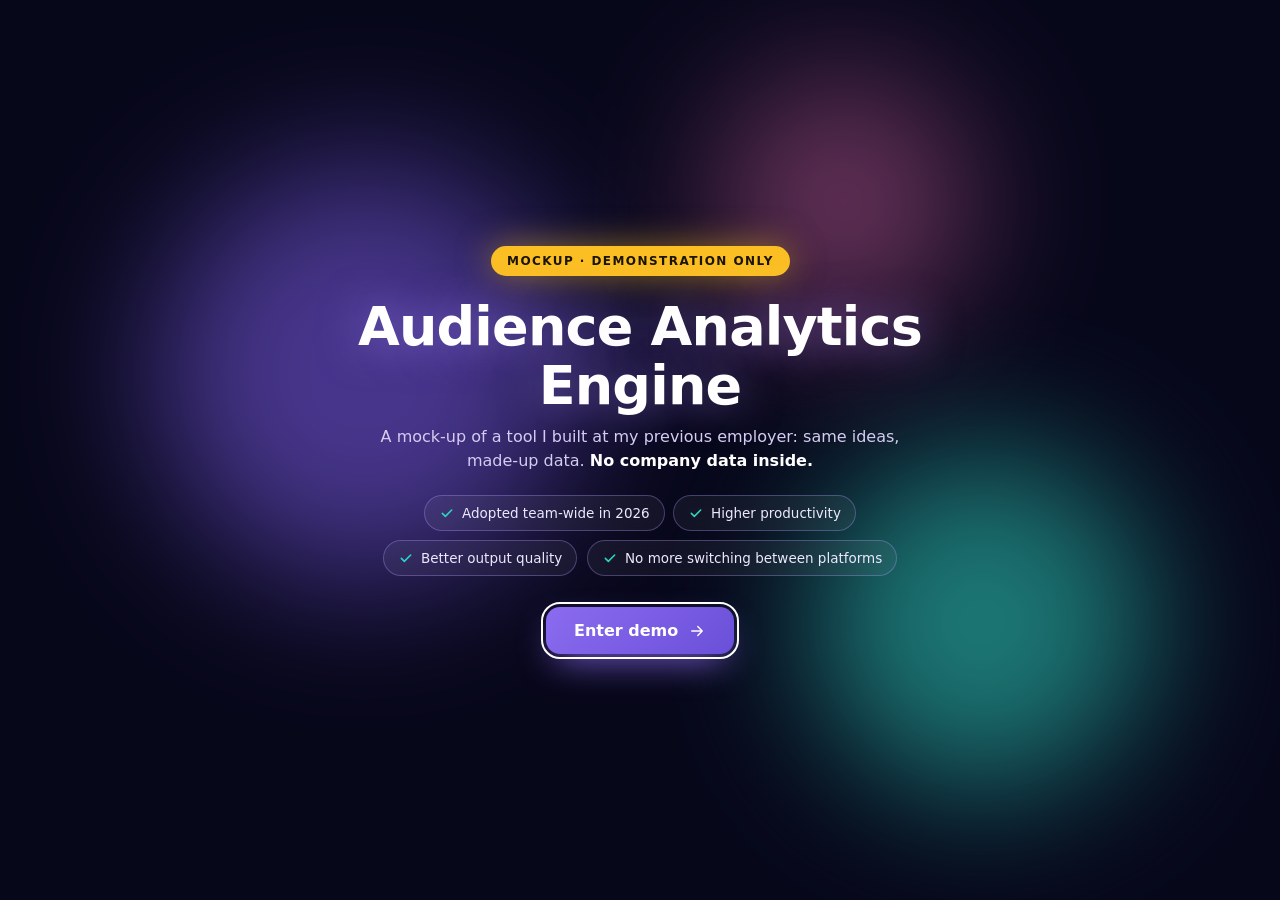
